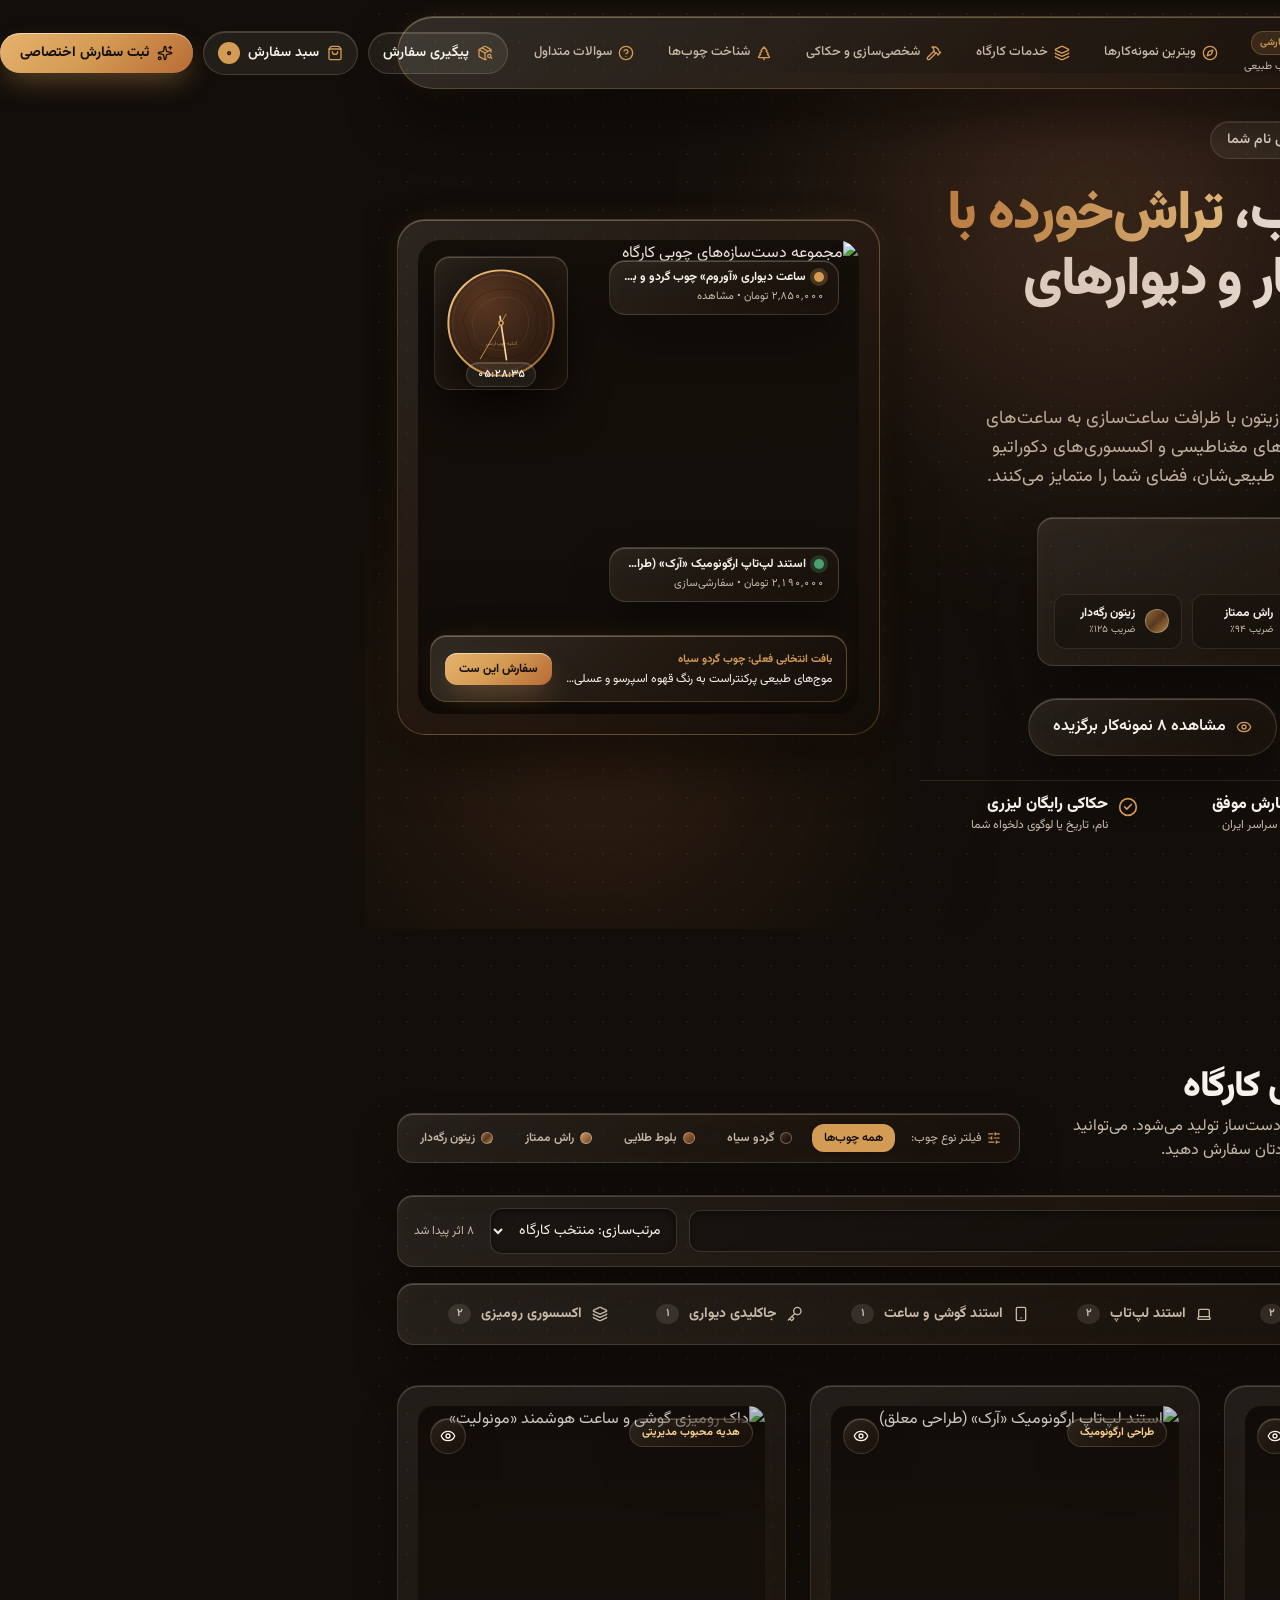
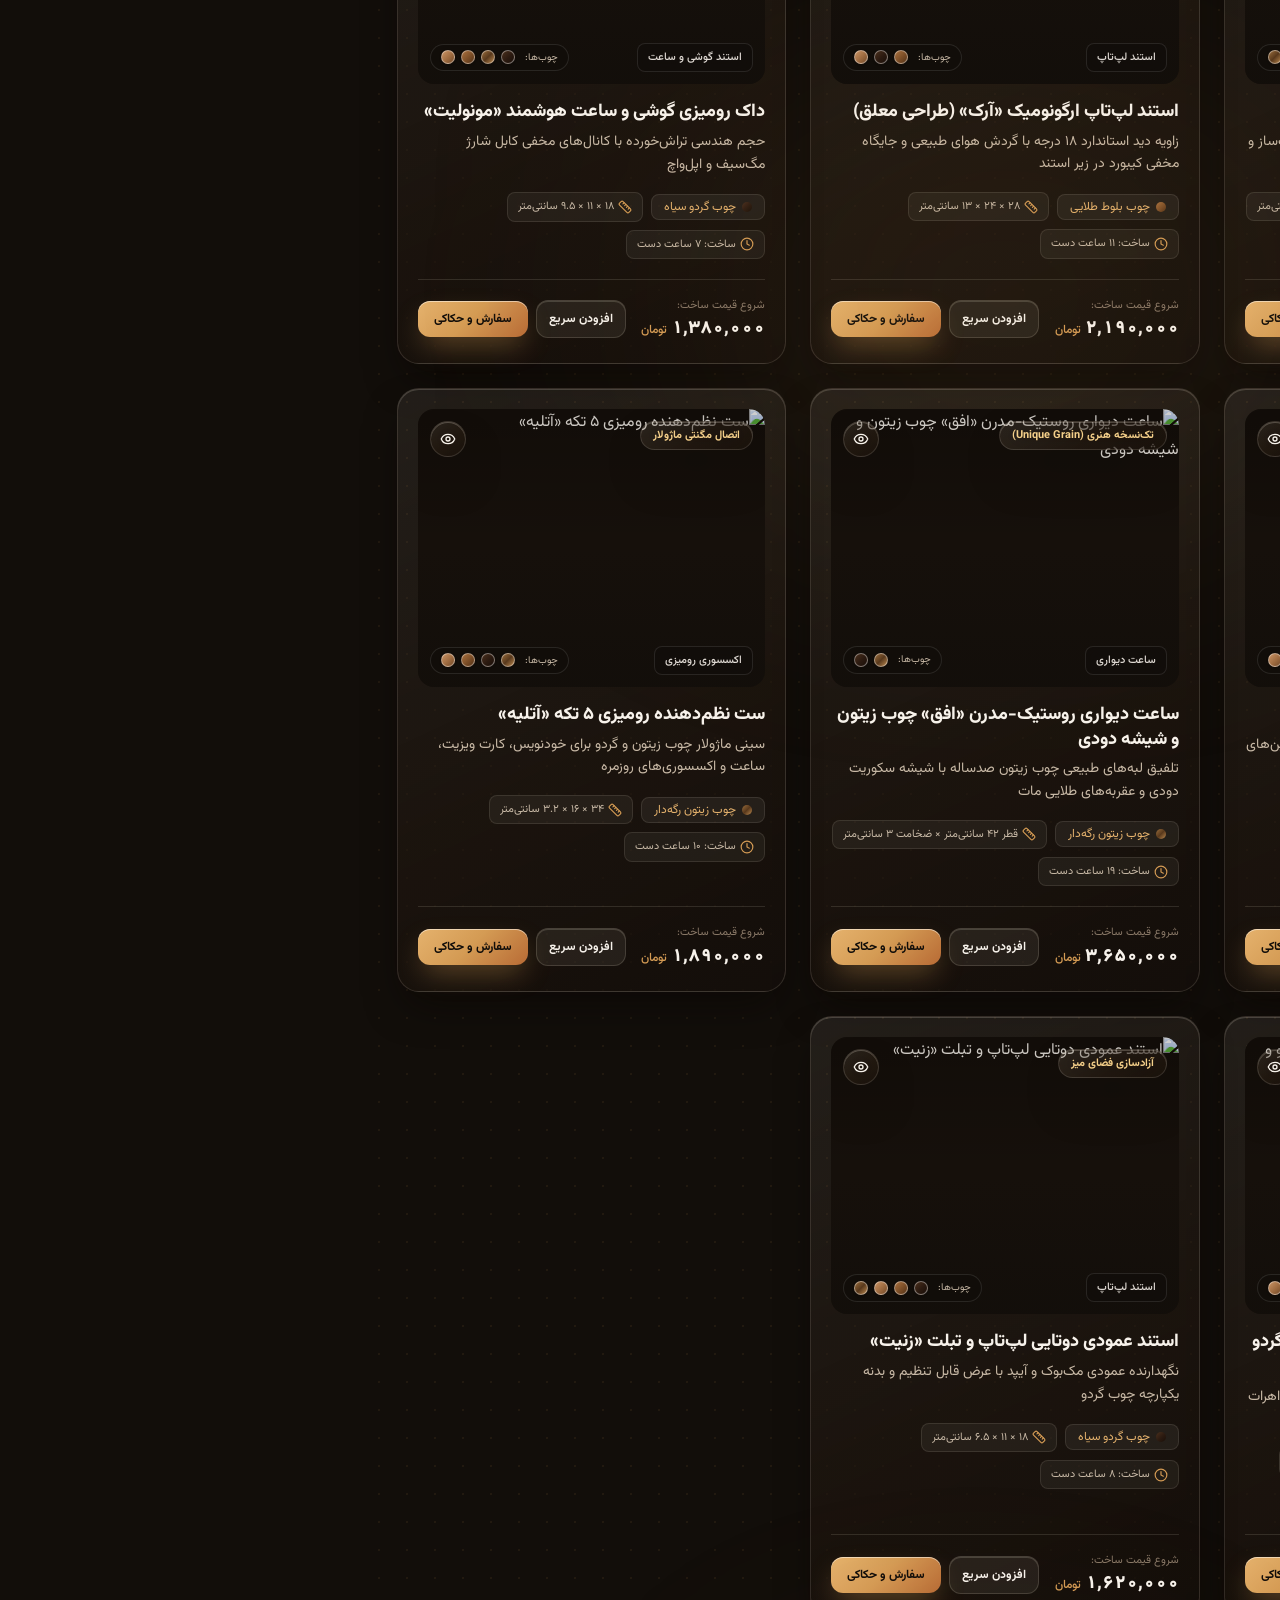
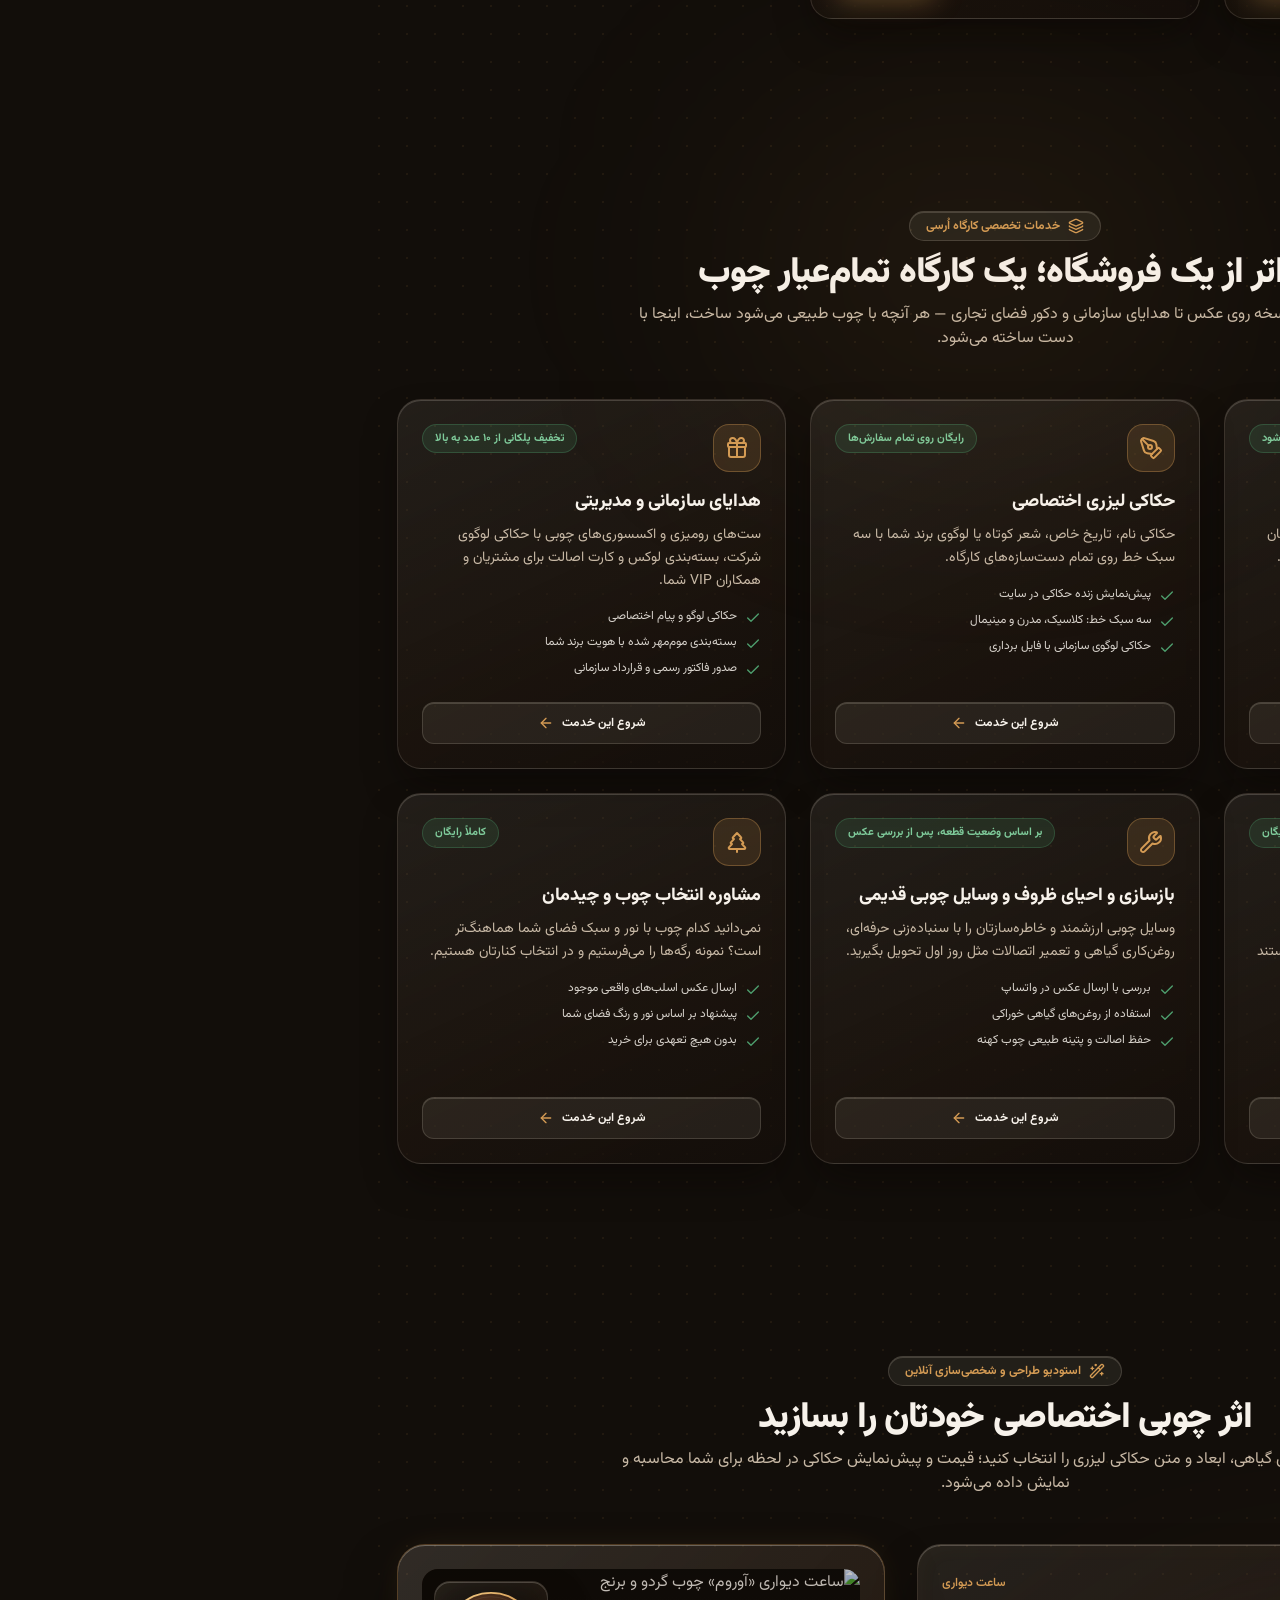
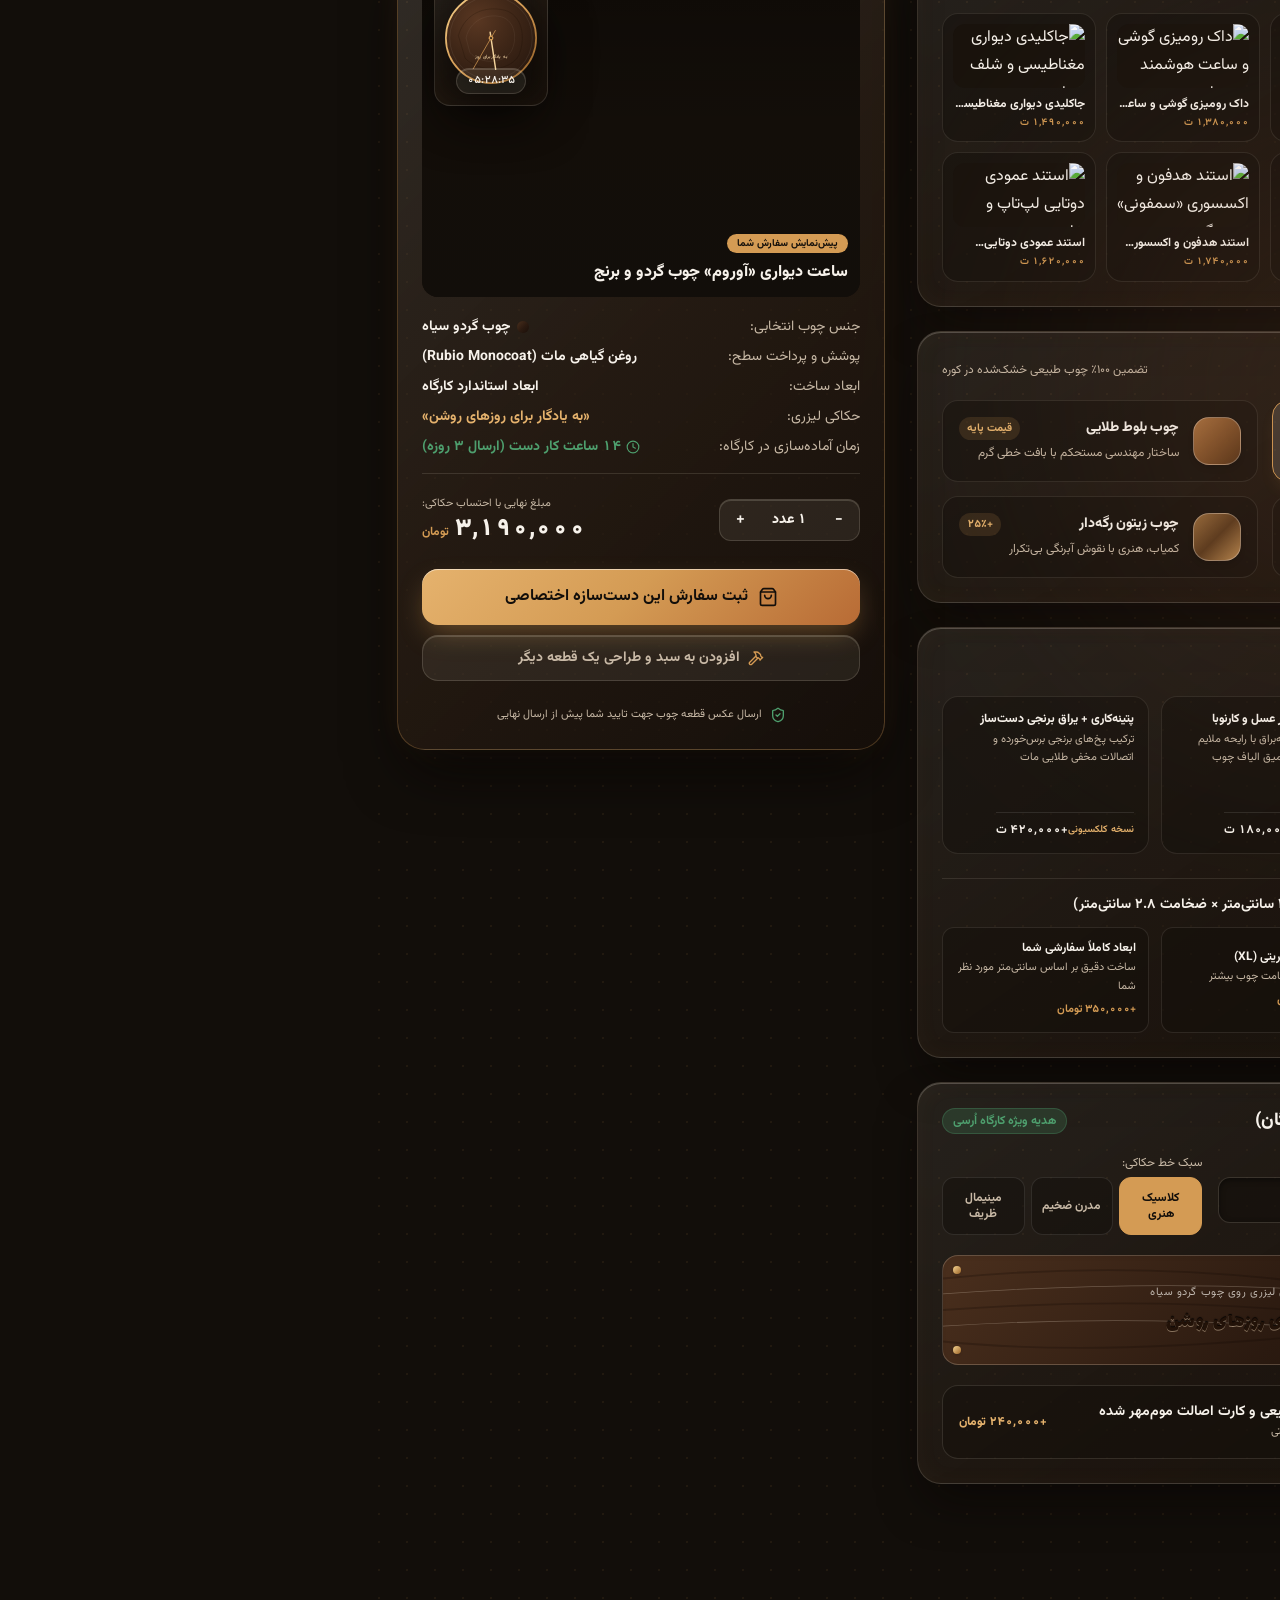
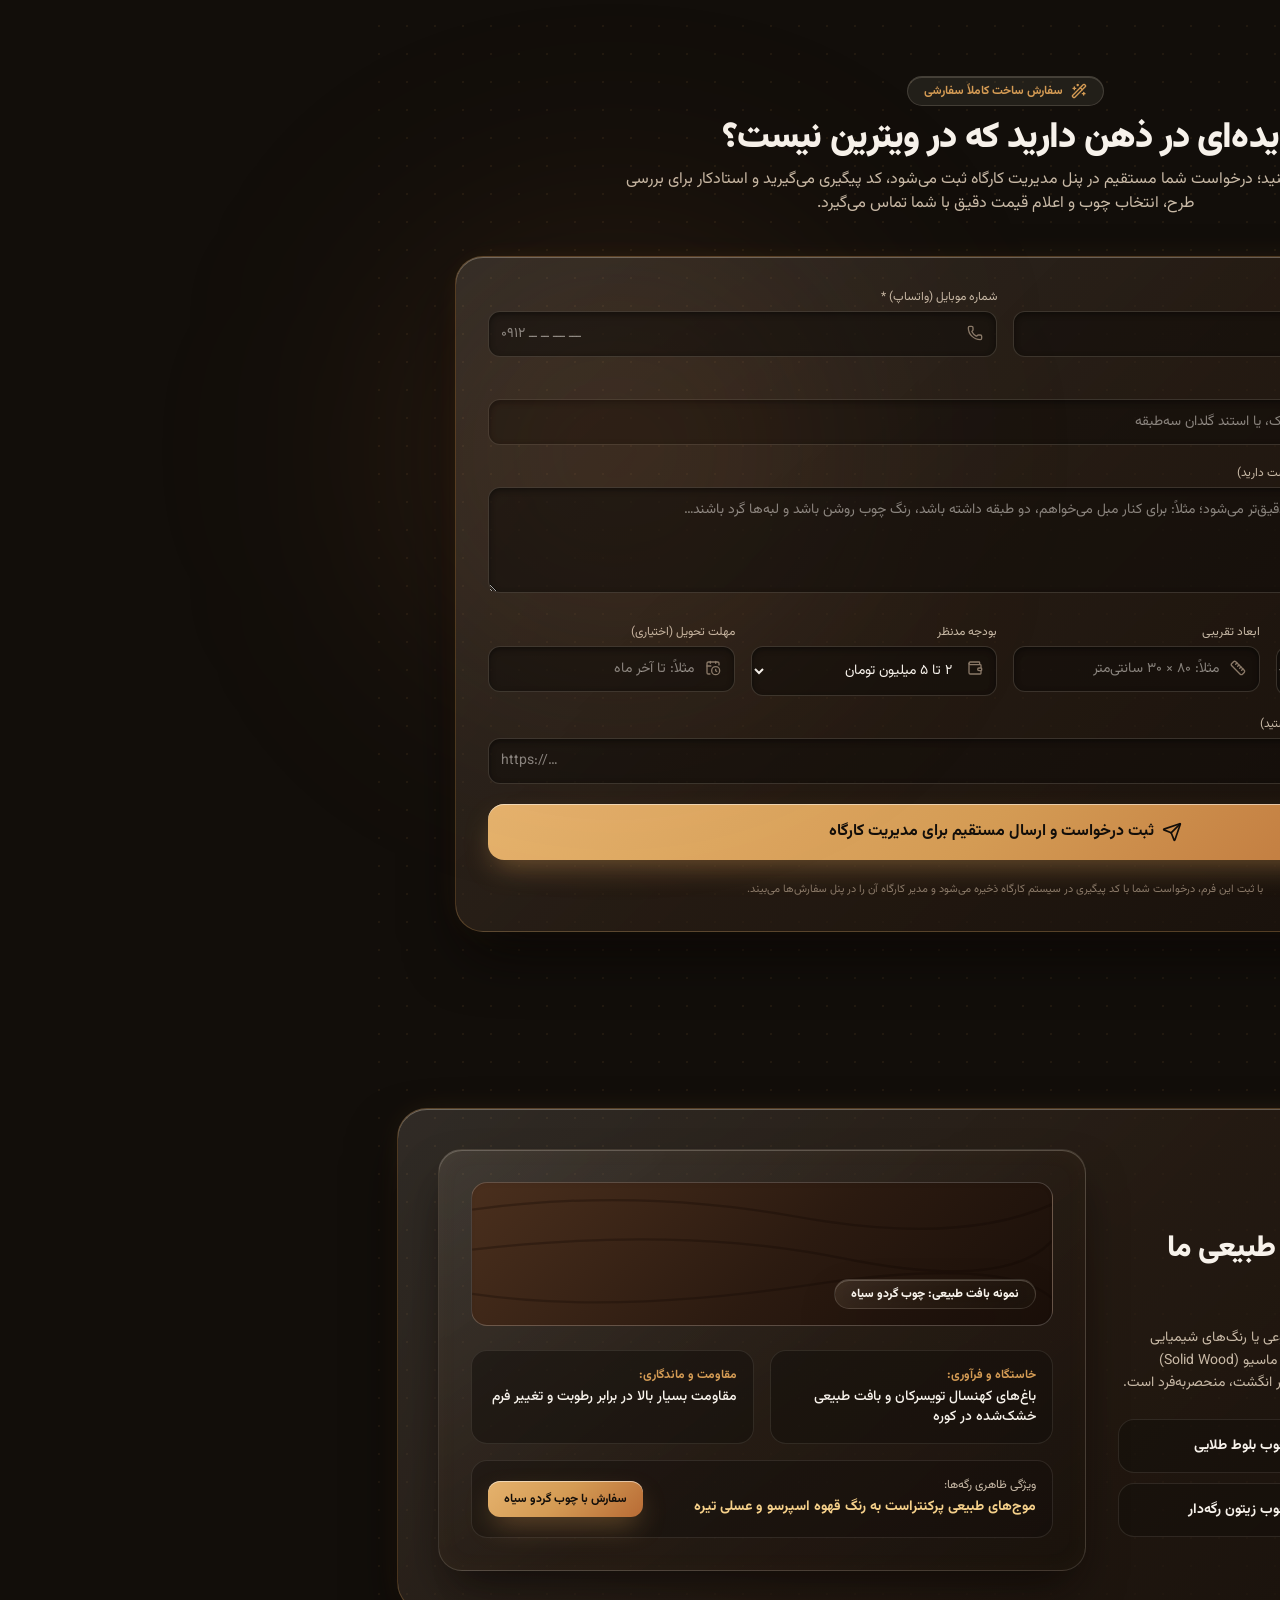
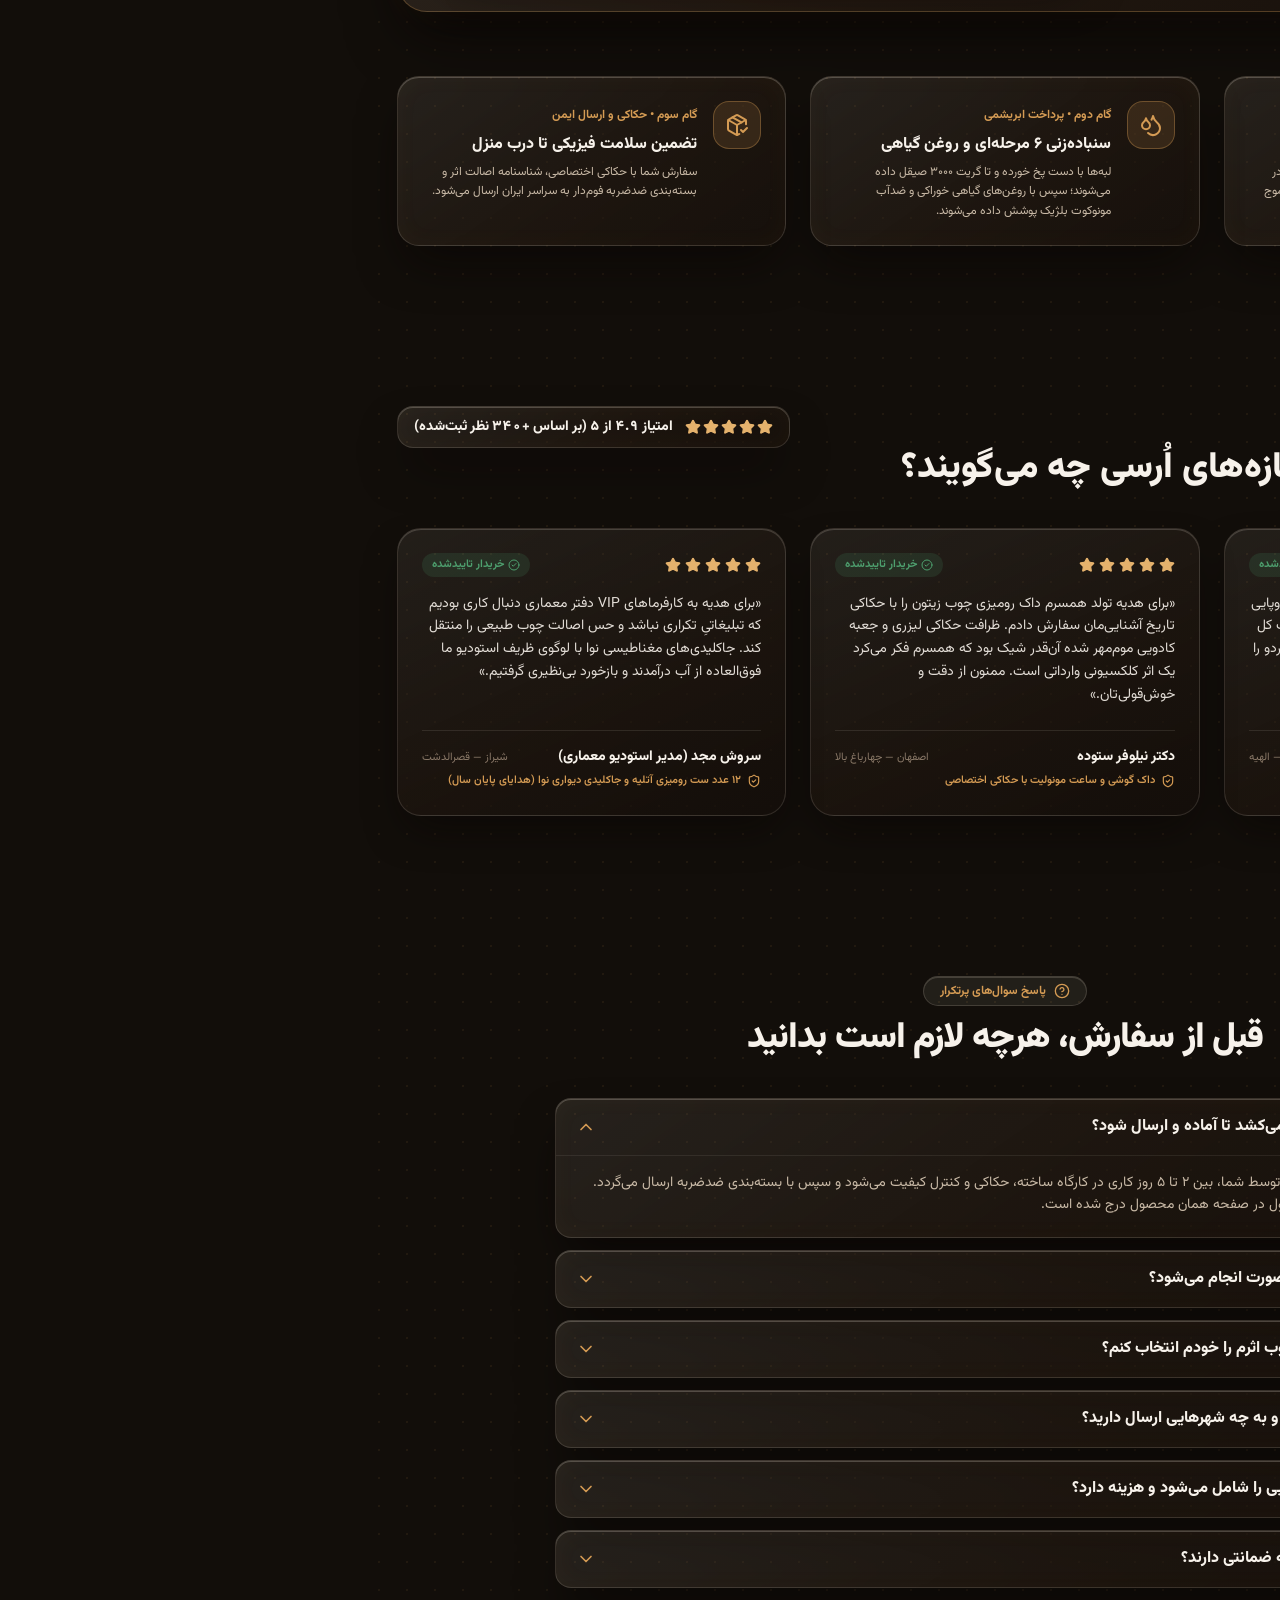
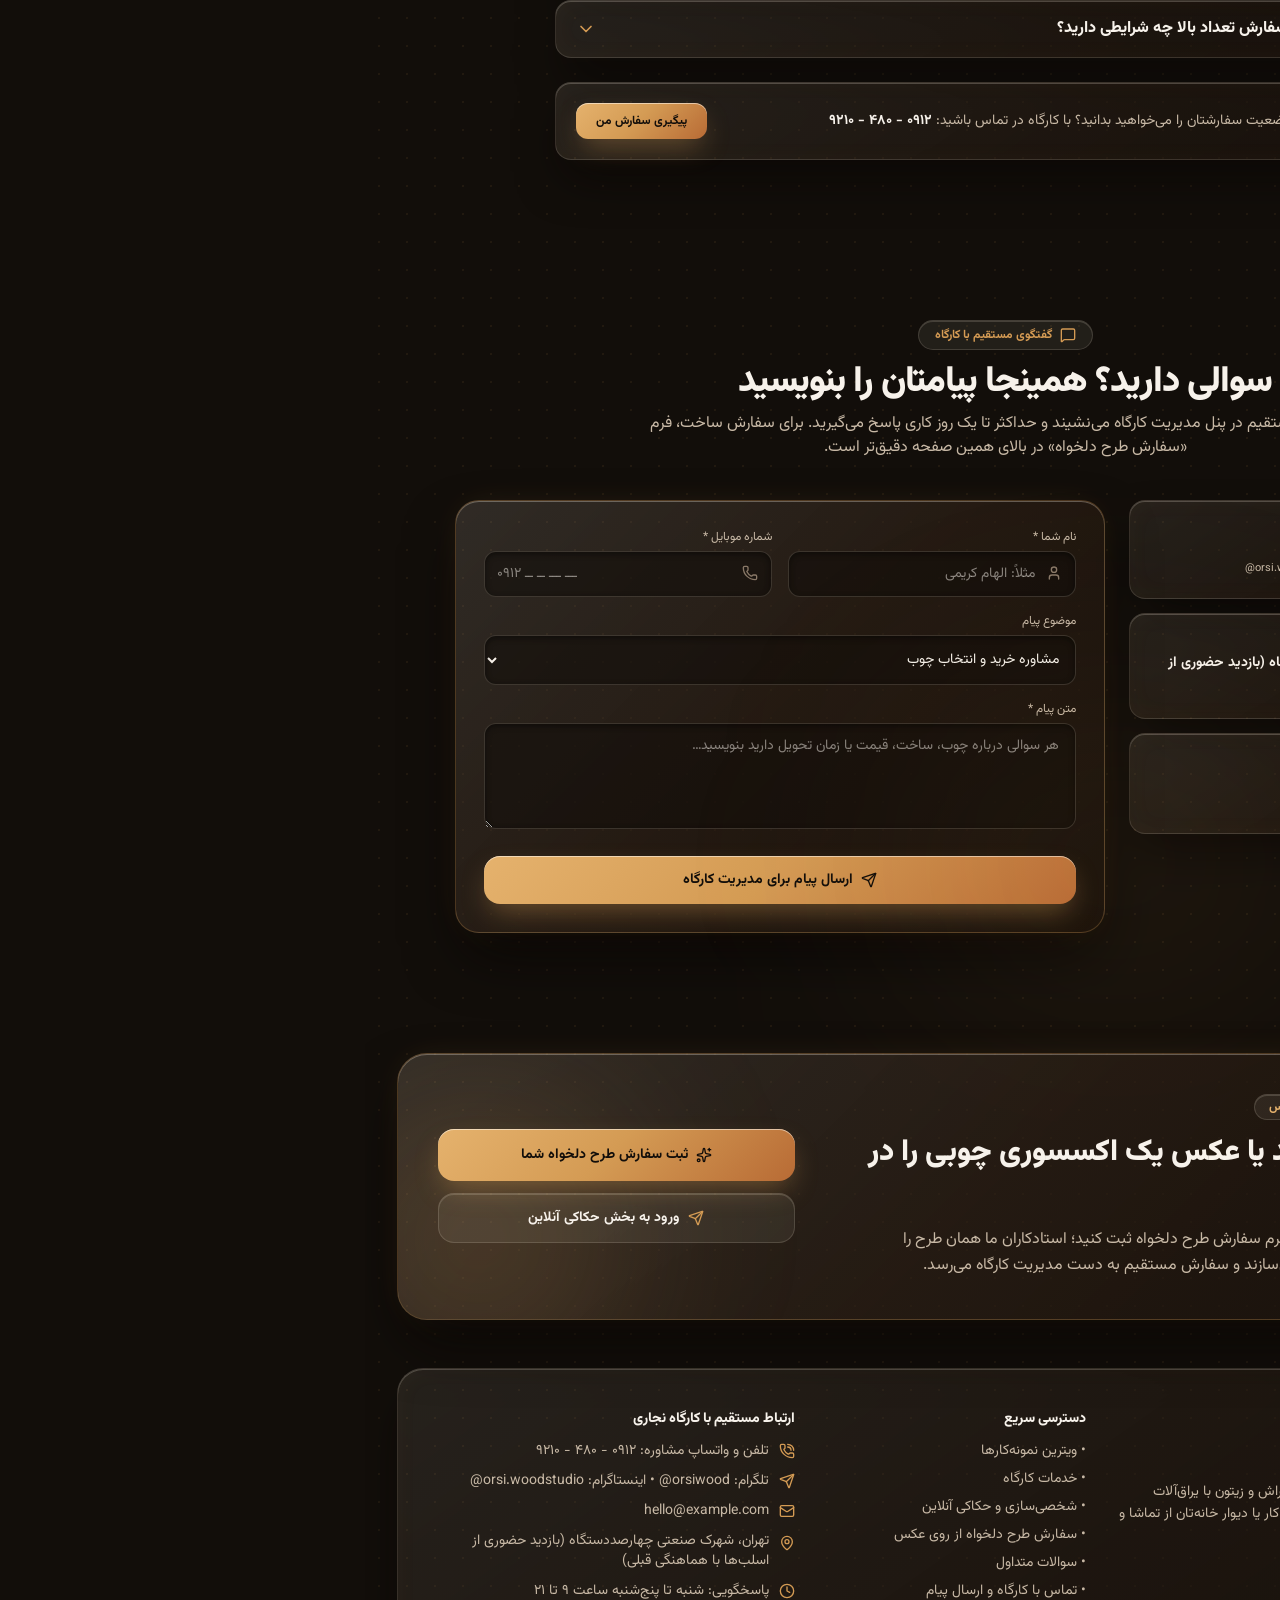
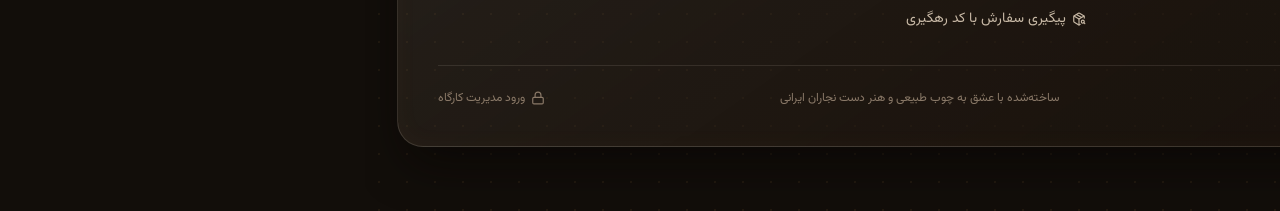
==== woodcraft-glass-site/index.html @ bb3ca69c "Complete commerce features: contact inbox, discount coupons, quoted prices, invoice printing, image " ====
<!doctype html>
<html lang="fa" dir="rtl" class="dark scroll-smooth">
  <head>
    <meta charset="UTF-8" />
    <meta name="viewport" content="width=device-width, initial-scale=1.0" />
    <meta name="description" content="استودیو چوب و هنر اُرسی — ساخت سفارشی ساعت دیواری، استند لپ‌تاپ، داک گوشی و اکسسوری‌های چوب طبیعی با حکاکی اختصاصی. مشاهده نمونه‌کارها، ثبت سفارش آنلاین و پیگیری وضعیت ساخت." />
    <meta name="theme-color" content="#120E0A" />
    <link rel="icon" type="image/svg+xml" href="./favicon.svg" />
    <meta property="og:type" content="website" />
    <meta property="og:title" content="استودیو چوب و هنر اُرسی | دست‌سازه‌های چوبی سفارشی" />
    <meta property="og:description" content="ساعت دیواری، استند لپ‌تاپ و اکسسوری‌های چوب طبیعی دست‌ساز با حکاکی اختصاصی؛ مشاهده نمونه‌کارها، ثبت سفارش آنلاین و پیگیری وضعیت ساخت." />
    <meta property="og:image" content="./images/hero-desk-setup.jpg" />
    <meta name="twitter:card" content="summary_large_image" />
    <title>استودیو چوب و هنر اُرسی | دست‌سازه‌های تزیینی و اکسسوری‌های چوبی خاص</title>
    <link rel="preconnect" href="https://fonts.googleapis.com" />
    <link rel="preconnect" href="https://fonts.gstatic.com" crossorigin />
    <link
      href="https://fonts.googleapis.com/css2?family=Lalezar&family=Vazirmatn:wght@300;400;500;600;700;800;900&display=swap"
      rel="stylesheet"
    />
    <script type="module" crossorigin>(function(){const f=document.createElement("link").relList;if(f&&f.supports&&f.supports("modulepreload"))return;for(const v of document.querySelectorAll('link[rel="modulepreload"]'))o(v);new MutationObserver(v=>{for(const d of v)if(d.type==="childList")for(const S of d.addedNodes)S.tagName==="LINK"&&S.rel==="modulepreload"&&o(S)}).observe(document,{childList:!0,subtree:!0});function p(v){const d={};return v.integrity&&(d.integrity=v.integrity),v.referrerPolicy&&(d.referrerPolicy=v.referrerPolicy),v.crossOrigin==="use-credentials"?d.credentials="include":v.crossOrigin==="anonymous"?d.credentials="omit":d.credentials="same-origin",d}function o(v){if(v.ep)return;v.ep=!0;const d=p(v);fetch(v.href,d)}})();var Zu={exports:{}},Ws={};var xf;function O1(){if(xf)return Ws;xf=1;var u=Symbol.for("react.transitional.element"),f=Symbol.for("react.fragment");function p(o,v,d){var S=null;if(d!==void 0&&(S=""+d),v.key!==void 0&&(S=""+v.key),"key"in v){d={};for(var m in v)m!=="key"&&(d[m]=v[m])}else d=v;return v=d.ref,{$$typeof:u,type:o,key:S,ref:v!==void 0?v:null,props:d}}return Ws.Fragment=f,Ws.jsx=p,Ws.jsxs=p,Ws}var ff;function H1(){return ff||(ff=1,Zu.exports=O1()),Zu.exports}var a=H1(),Vu={exports:{}},re={};var mf;function U1(){if(mf)return re;mf=1;var u=Symbol.for("react.transitional.element"),f=Symbol.for("react.portal"),p=Symbol.for("react.fragment"),o=Symbol.for("react.strict_mode"),v=Symbol.for("react.profiler"),d=Symbol.for("react.consumer"),S=Symbol.for("react.context"),m=Symbol.for("react.forward_ref"),C=Symbol.for("react.suspense"),x=Symbol.for("react.memo"),T=Symbol.for("react.lazy"),N=Symbol.for("react.activity"),g=Symbol.iterator;function G(y){return y===null||typeof y!="object"?null:(y=g&&y[g]||y["@@iterator"],typeof y=="function"?y:null)}var $={isMounted:function(){return!1},enqueueForceUpdate:function(){},enqueueReplaceState:function(){},enqueueSetState:function(){}},R=Object.assign,le={};function xe(y,k,Z){this.props=y,this.context=k,this.refs=le,this.updater=Z||$}xe.prototype.isReactComponent={},xe.prototype.setState=function(y,k){if(typeof y!="object"&&typeof y!="function"&&y!=null)throw Error("takes an object of state variables to update or a function which returns an object of state variables.");this.updater.enqueueSetState(this,y,k,"setState")},xe.prototype.forceUpdate=function(y){this.updater.enqueueForceUpdate(this,y,"forceUpdate")};function we(){}we.prototype=xe.prototype;function L(y,k,Z){this.props=y,this.context=k,this.refs=le,this.updater=Z||$}var H=L.prototype=new we;H.constructor=L,R(H,xe.prototype),H.isPureReactComponent=!0;var A=Array.isArray;function U(){}var q={H:null,A:null,T:null,S:null},I=Object.prototype.hasOwnProperty;function Se(y,k,Z){var P=Z.ref;return{$$typeof:u,type:y,key:k,ref:P!==void 0?P:null,props:Z}}function _e(y,k){return Se(y.type,k,y.props)}function Xe(y){return typeof y=="object"&&y!==null&&y.$$typeof===u}function ie(y){var k={"=":"=0",":":"=2"};return"$"+y.replace(/[=:]/g,function(Z){return k[Z]})}var K=/\/+/g;function ee(y,k){return typeof y=="object"&&y!==null&&y.key!=null?ie(""+y.key):k.toString(36)}function ye(y){switch(y.status){case"fulfilled":return y.value;case"rejected":throw y.reason;default:switch(typeof y.status=="string"?y.then(U,U):(y.status="pending",y.then(function(k){y.status==="pending"&&(y.status="fulfilled",y.value=k)},function(k){y.status==="pending"&&(y.status="rejected",y.reason=k)})),y.status){case"fulfilled":return y.value;case"rejected":throw y.reason}}throw y}function z(y,k,Z,P,ce){var Y=typeof y;(Y==="undefined"||Y==="boolean")&&(y=null);var ue=!1;if(y===null)ue=!0;else switch(Y){case"bigint":case"string":case"number":ue=!0;break;case"object":switch(y.$$typeof){case u:case f:ue=!0;break;case T:return ue=y._init,z(ue(y._payload),k,Z,P,ce)}}if(ue)return ce=ce(y),ue=P===""?"."+ee(y,0):P,A(ce)?(Z="",ue!=null&&(Z=ue.replace(K,"$&/")+"/"),z(ce,k,Z,"",function(Et){return Et})):ce!=null&&(Xe(ce)&&(ce=_e(ce,Z+(ce.key==null||y&&y.key===ce.key?"":(""+ce.key).replace(K,"$&/")+"/")+ue)),k.push(ce)),1;ue=0;var Ge=P===""?".":P+":";if(A(y))for(var Ue=0;Ue<y.length;Ue++)P=y[Ue],Y=Ge+ee(P,Ue),ue+=z(P,k,Z,Y,ce);else if(Ue=G(y),typeof Ue=="function")for(y=Ue.call(y),Ue=0;!(P=y.next()).done;)P=P.value,Y=Ge+ee(P,Ue++),ue+=z(P,k,Z,Y,ce);else if(Y==="object"){if(typeof y.then=="function")return z(ye(y),k,Z,P,ce);throw k=String(y),Error("Objects are not valid as a React child (found: "+(k==="[object Object]"?"object with keys {"+Object.keys(y).join(", ")+"}":k)+"). If you meant to render a collection of children, use an array instead.")}return ue}function Q(y,k,Z){if(y==null)return y;var P=[],ce=0;return z(y,P,"","",function(Y){return k.call(Z,Y,ce++)}),P}function ae(y){if(y._status===-1){var k=y._result;k=k(),k.then(function(Z){(y._status===0||y._status===-1)&&(y._status=1,y._result=Z)},function(Z){(y._status===0||y._status===-1)&&(y._status=2,y._result=Z)}),y._status===-1&&(y._status=0,y._result=k)}if(y._status===1)return y._result.default;throw y._result}var fe=typeof reportError=="function"?reportError:function(y){if(typeof window=="object"&&typeof window.ErrorEvent=="function"){var k=new window.ErrorEvent("error",{bubbles:!0,cancelable:!0,message:typeof y=="object"&&y!==null&&typeof y.message=="string"?String(y.message):String(y),error:y});if(!window.dispatchEvent(k))return}else if(typeof process=="object"&&typeof process.emit=="function"){process.emit("uncaughtException",y);return}console.error(y)},je={map:Q,forEach:function(y,k,Z){Q(y,function(){k.apply(this,arguments)},Z)},count:function(y){var k=0;return Q(y,function(){k++}),k},toArray:function(y){return Q(y,function(k){return k})||[]},only:function(y){if(!Xe(y))throw Error("React.Children.only expected to receive a single React element child.");return y}};return re.Activity=N,re.Children=je,re.Component=xe,re.Fragment=p,re.Profiler=v,re.PureComponent=L,re.StrictMode=o,re.Suspense=C,re.__CLIENT_INTERNALS_DO_NOT_USE_OR_WARN_USERS_THEY_CANNOT_UPGRADE=q,re.__COMPILER_RUNTIME={__proto__:null,c:function(y){return q.H.useMemoCache(y)}},re.cache=function(y){return function(){return y.apply(null,arguments)}},re.cacheSignal=function(){return null},re.cloneElement=function(y,k,Z){if(y==null)throw Error("The argument must be a React element, but you passed "+y+".");var P=R({},y.props),ce=y.key;if(k!=null)for(Y in k.key!==void 0&&(ce=""+k.key),k)!I.call(k,Y)||Y==="key"||Y==="__self"||Y==="__source"||Y==="ref"&&k.ref===void 0||(P[Y]=k[Y]);var Y=arguments.length-2;if(Y===1)P.children=Z;else if(1<Y){for(var ue=Array(Y),Ge=0;Ge<Y;Ge++)ue[Ge]=arguments[Ge+2];P.children=ue}return Se(y.type,ce,P)},re.createContext=function(y){return y={$$typeof:S,_currentValue:y,_currentValue2:y,_threadCount:0,Provider:null,Consumer:null},y.Provider=y,y.Consumer={$$typeof:d,_context:y},y},re.createElement=function(y,k,Z){var P,ce={},Y=null;if(k!=null)for(P in k.key!==void 0&&(Y=""+k.key),k)I.call(k,P)&&P!=="key"&&P!=="__self"&&P!=="__source"&&(ce[P]=k[P]);var ue=arguments.length-2;if(ue===1)ce.children=Z;else if(1<ue){for(var Ge=Array(ue),Ue=0;Ue<ue;Ue++)Ge[Ue]=arguments[Ue+2];ce.children=Ge}if(y&&y.defaultProps)for(P in ue=y.defaultProps,ue)ce[P]===void 0&&(ce[P]=ue[P]);return Se(y,Y,ce)},re.createRef=function(){return{current:null}},re.forwardRef=function(y){return{$$typeof:m,render:y}},re.isValidElement=Xe,re.lazy=function(y){return{$$typeof:T,_payload:{_status:-1,_result:y},_init:ae}},re.memo=function(y,k){return{$$typeof:x,type:y,compare:k===void 0?null:k}},re.startTransition=function(y){var k=q.T,Z={};q.T=Z;try{var P=y(),ce=q.S;ce!==null&&ce(Z,P),typeof P=="object"&&P!==null&&typeof P.then=="function"&&P.then(U,fe)}catch(Y){fe(Y)}finally{k!==null&&Z.types!==null&&(k.types=Z.types),q.T=k}},re.unstable_useCacheRefresh=function(){return q.H.useCacheRefresh()},re.use=function(y){return q.H.use(y)},re.useActionState=function(y,k,Z){return q.H.useActionState(y,k,Z)},re.useCallback=function(y,k){return q.H.useCallback(y,k)},re.useContext=function(y){return q.H.useContext(y)},re.useDebugValue=function(){},re.useDeferredValue=function(y,k){return q.H.useDeferredValue(y,k)},re.useEffect=function(y,k){return q.H.useEffect(y,k)},re.useEffectEvent=function(y){return q.H.useEffectEvent(y)},re.useId=function(){return q.H.useId()},re.useImperativeHandle=function(y,k,Z){return q.H.useImperativeHandle(y,k,Z)},re.useInsertionEffect=function(y,k){return q.H.useInsertionEffect(y,k)},re.useLayoutEffect=function(y,k){return q.H.useLayoutEffect(y,k)},re.useMemo=function(y,k){return q.H.useMemo(y,k)},re.useOptimistic=function(y,k){return q.H.useOptimistic(y,k)},re.useReducer=function(y,k,Z){return q.H.useReducer(y,k,Z)},re.useRef=function(y){return q.H.useRef(y)},re.useState=function(y){return q.H.useState(y)},re.useSyncExternalStore=function(y,k,Z){return q.H.useSyncExternalStore(y,k,Z)},re.useTransition=function(){return q.H.useTransition()},re.version="19.2.6",re}var hf;function ar(){return hf||(hf=1,Vu.exports=U1()),Vu.exports}var F=ar(),$u={exports:{}},Is={},Ku={exports:{}},Ju={};var pf;function q1(){return pf||(pf=1,(function(u){function f(z,Q){var ae=z.length;z.push(Q);e:for(;0<ae;){var fe=ae-1>>>1,je=z[fe];if(0<v(je,Q))z[fe]=Q,z[ae]=je,ae=fe;else break e}}function p(z){return z.length===0?null:z[0]}function o(z){if(z.length===0)return null;var Q=z[0],ae=z.pop();if(ae!==Q){z[0]=ae;e:for(var fe=0,je=z.length,y=je>>>1;fe<y;){var k=2*(fe+1)-1,Z=z[k],P=k+1,ce=z[P];if(0>v(Z,ae))P<je&&0>v(ce,Z)?(z[fe]=ce,z[P]=ae,fe=P):(z[fe]=Z,z[k]=ae,fe=k);else if(P<je&&0>v(ce,ae))z[fe]=ce,z[P]=ae,fe=P;else break e}}return Q}function v(z,Q){var ae=z.sortIndex-Q.sortIndex;return ae!==0?ae:z.id-Q.id}if(u.unstable_now=void 0,typeof performance=="object"&&typeof performance.now=="function"){var d=performance;u.unstable_now=function(){return d.now()}}else{var S=Date,m=S.now();u.unstable_now=function(){return S.now()-m}}var C=[],x=[],T=1,N=null,g=3,G=!1,$=!1,R=!1,le=!1,xe=typeof setTimeout=="function"?setTimeout:null,we=typeof clearTimeout=="function"?clearTimeout:null,L=typeof setImmediate<"u"?setImmediate:null;function H(z){for(var Q=p(x);Q!==null;){if(Q.callback===null)o(x);else if(Q.startTime<=z)o(x),Q.sortIndex=Q.expirationTime,f(C,Q);else break;Q=p(x)}}function A(z){if(R=!1,H(z),!$)if(p(C)!==null)$=!0,U||(U=!0,ie());else{var Q=p(x);Q!==null&&ye(A,Q.startTime-z)}}var U=!1,q=-1,I=5,Se=-1;function _e(){return le?!0:!(u.unstable_now()-Se<I)}function Xe(){if(le=!1,U){var z=u.unstable_now();Se=z;var Q=!0;try{e:{$=!1,R&&(R=!1,we(q),q=-1),G=!0;var ae=g;try{t:{for(H(z),N=p(C);N!==null&&!(N.expirationTime>z&&_e());){var fe=N.callback;if(typeof fe=="function"){N.callback=null,g=N.priorityLevel;var je=fe(N.expirationTime<=z);if(z=u.unstable_now(),typeof je=="function"){N.callback=je,H(z),Q=!0;break t}N===p(C)&&o(C),H(z)}else o(C);N=p(C)}if(N!==null)Q=!0;else{var y=p(x);y!==null&&ye(A,y.startTime-z),Q=!1}}break e}finally{N=null,g=ae,G=!1}Q=void 0}}finally{Q?ie():U=!1}}}var ie;if(typeof L=="function")ie=function(){L(Xe)};else if(typeof MessageChannel<"u"){var K=new MessageChannel,ee=K.port2;K.port1.onmessage=Xe,ie=function(){ee.postMessage(null)}}else ie=function(){xe(Xe,0)};function ye(z,Q){q=xe(function(){z(u.unstable_now())},Q)}u.unstable_IdlePriority=5,u.unstable_ImmediatePriority=1,u.unstable_LowPriority=4,u.unstable_NormalPriority=3,u.unstable_Profiling=null,u.unstable_UserBlockingPriority=2,u.unstable_cancelCallback=function(z){z.callback=null},u.unstable_forceFrameRate=function(z){0>z||125<z?console.error("forceFrameRate takes a positive int between 0 and 125, forcing frame rates higher than 125 fps is not supported"):I=0<z?Math.floor(1e3/z):5},u.unstable_getCurrentPriorityLevel=function(){return g},u.unstable_next=function(z){switch(g){case 1:case 2:case 3:var Q=3;break;default:Q=g}var ae=g;g=Q;try{return z()}finally{g=ae}},u.unstable_requestPaint=function(){le=!0},u.unstable_runWithPriority=function(z,Q){switch(z){case 1:case 2:case 3:case 4:case 5:break;default:z=3}var ae=g;g=z;try{return Q()}finally{g=ae}},u.unstable_scheduleCallback=function(z,Q,ae){var fe=u.unstable_now();switch(typeof ae=="object"&&ae!==null?(ae=ae.delay,ae=typeof ae=="number"&&0<ae?fe+ae:fe):ae=fe,z){case 1:var je=-1;break;case 2:je=250;break;case 5:je=1073741823;break;case 4:je=1e4;break;default:je=5e3}return je=ae+je,z={id:T++,callback:Q,priorityLevel:z,startTime:ae,expirationTime:je,sortIndex:-1},ae>fe?(z.sortIndex=ae,f(x,z),p(C)===null&&z===p(x)&&(R?(we(q),q=-1):R=!0,ye(A,ae-fe))):(z.sortIndex=je,f(C,z),$||G||($=!0,U||(U=!0,ie()))),z},u.unstable_shouldYield=_e,u.unstable_wrapCallback=function(z){var Q=g;return function(){var ae=g;g=Q;try{return z.apply(this,arguments)}finally{g=ae}}}})(Ju)),Ju}var gf;function R1(){return gf||(gf=1,Ku.exports=q1()),Ku.exports}var Wu={exports:{}},st={};var bf;function L1(){if(bf)return st;bf=1;var u=ar();function f(C){var x="https://react.dev/errors/"+C;if(1<arguments.length){x+="?args[]="+encodeURIComponent(arguments[1]);for(var T=2;T<arguments.length;T++)x+="&args[]="+encodeURIComponent(arguments[T])}return"Minified React error #"+C+"; visit "+x+" for the full message or use the non-minified dev environment for full errors and additional helpful warnings."}function p(){}var o={d:{f:p,r:function(){throw Error(f(522))},D:p,C:p,L:p,m:p,X:p,S:p,M:p},p:0,findDOMNode:null},v=Symbol.for("react.portal");function d(C,x,T){var N=3<arguments.length&&arguments[3]!==void 0?arguments[3]:null;return{$$typeof:v,key:N==null?null:""+N,children:C,containerInfo:x,implementation:T}}var S=u.__CLIENT_INTERNALS_DO_NOT_USE_OR_WARN_USERS_THEY_CANNOT_UPGRADE;function m(C,x){if(C==="font")return"";if(typeof x=="string")return x==="use-credentials"?x:""}return st.__DOM_INTERNALS_DO_NOT_USE_OR_WARN_USERS_THEY_CANNOT_UPGRADE=o,st.createPortal=function(C,x){var T=2<arguments.length&&arguments[2]!==void 0?arguments[2]:null;if(!x||x.nodeType!==1&&x.nodeType!==9&&x.nodeType!==11)throw Error(f(299));return d(C,x,null,T)},st.flushSync=function(C){var x=S.T,T=o.p;try{if(S.T=null,o.p=2,C)return C()}finally{S.T=x,o.p=T,o.d.f()}},st.preconnect=function(C,x){typeof C=="string"&&(x?(x=x.crossOrigin,x=typeof x=="string"?x==="use-credentials"?x:"":void 0):x=null,o.d.C(C,x))},st.prefetchDNS=function(C){typeof C=="string"&&o.d.D(C)},st.preinit=function(C,x){if(typeof C=="string"&&x&&typeof x.as=="string"){var T=x.as,N=m(T,x.crossOrigin),g=typeof x.integrity=="string"?x.integrity:void 0,G=typeof x.fetchPriority=="string"?x.fetchPriority:void 0;T==="style"?o.d.S(C,typeof x.precedence=="string"?x.precedence:void 0,{crossOrigin:N,integrity:g,fetchPriority:G}):T==="script"&&o.d.X(C,{crossOrigin:N,integrity:g,fetchPriority:G,nonce:typeof x.nonce=="string"?x.nonce:void 0})}},st.preinitModule=function(C,x){if(typeof C=="string")if(typeof x=="object"&&x!==null){if(x.as==null||x.as==="script"){var T=m(x.as,x.crossOrigin);o.d.M(C,{crossOrigin:T,integrity:typeof x.integrity=="string"?x.integrity:void 0,nonce:typeof x.nonce=="string"?x.nonce:void 0})}}else x==null&&o.d.M(C)},st.preload=function(C,x){if(typeof C=="string"&&typeof x=="object"&&x!==null&&typeof x.as=="string"){var T=x.as,N=m(T,x.crossOrigin);o.d.L(C,T,{crossOrigin:N,integrity:typeof x.integrity=="string"?x.integrity:void 0,nonce:typeof x.nonce=="string"?x.nonce:void 0,type:typeof x.type=="string"?x.type:void 0,fetchPriority:typeof x.fetchPriority=="string"?x.fetchPriority:void 0,referrerPolicy:typeof x.referrerPolicy=="string"?x.referrerPolicy:void 0,imageSrcSet:typeof x.imageSrcSet=="string"?x.imageSrcSet:void 0,imageSizes:typeof x.imageSizes=="string"?x.imageSizes:void 0,media:typeof x.media=="string"?x.media:void 0})}},st.preloadModule=function(C,x){if(typeof C=="string")if(x){var T=m(x.as,x.crossOrigin);o.d.m(C,{as:typeof x.as=="string"&&x.as!=="script"?x.as:void 0,crossOrigin:T,integrity:typeof x.integrity=="string"?x.integrity:void 0})}else o.d.m(C)},st.requestFormReset=function(C){o.d.r(C)},st.unstable_batchedUpdates=function(C,x){return C(x)},st.useFormState=function(C,x,T){return S.H.useFormState(C,x,T)},st.useFormStatus=function(){return S.H.useHostTransitionStatus()},st.version="19.2.6",st}var vf;function G1(){if(vf)return Wu.exports;vf=1;function u(){if(!(typeof __REACT_DEVTOOLS_GLOBAL_HOOK__>"u"||typeof __REACT_DEVTOOLS_GLOBAL_HOOK__.checkDCE!="function"))try{__REACT_DEVTOOLS_GLOBAL_HOOK__.checkDCE(u)}catch(f){console.error(f)}}return u(),Wu.exports=L1(),Wu.exports}var yf;function Y1(){if(yf)return Is;yf=1;var u=R1(),f=ar(),p=G1();function o(e){var t="https://react.dev/errors/"+e;if(1<arguments.length){t+="?args[]="+encodeURIComponent(arguments[1]);for(var l=2;l<arguments.length;l++)t+="&args[]="+encodeURIComponent(arguments[l])}return"Minified React error #"+e+"; visit "+t+" for the full message or use the non-minified dev environment for full errors and additional helpful warnings."}function v(e){return!(!e||e.nodeType!==1&&e.nodeType!==9&&e.nodeType!==11)}function d(e){var t=e,l=e;if(e.alternate)for(;t.return;)t=t.return;else{e=t;do t=e,(t.flags&4098)!==0&&(l=t.return),e=t.return;while(e)}return t.tag===3?l:null}function S(e){if(e.tag===13){var t=e.memoizedState;if(t===null&&(e=e.alternate,e!==null&&(t=e.memoizedState)),t!==null)return t.dehydrated}return null}function m(e){if(e.tag===31){var t=e.memoizedState;if(t===null&&(e=e.alternate,e!==null&&(t=e.memoizedState)),t!==null)return t.dehydrated}return null}function C(e){if(d(e)!==e)throw Error(o(188))}function x(e){var t=e.alternate;if(!t){if(t=d(e),t===null)throw Error(o(188));return t!==e?null:e}for(var l=e,s=t;;){var n=l.return;if(n===null)break;var i=n.alternate;if(i===null){if(s=n.return,s!==null){l=s;continue}break}if(n.child===i.child){for(i=n.child;i;){if(i===l)return C(n),e;if(i===s)return C(n),t;i=i.sibling}throw Error(o(188))}if(l.return!==s.return)l=n,s=i;else{for(var c=!1,r=n.child;r;){if(r===l){c=!0,l=n,s=i;break}if(r===s){c=!0,s=n,l=i;break}r=r.sibling}if(!c){for(r=i.child;r;){if(r===l){c=!0,l=i,s=n;break}if(r===s){c=!0,s=i,l=n;break}r=r.sibling}if(!c)throw Error(o(189))}}if(l.alternate!==s)throw Error(o(190))}if(l.tag!==3)throw Error(o(188));return l.stateNode.current===l?e:t}function T(e){var t=e.tag;if(t===5||t===26||t===27||t===6)return e;for(e=e.child;e!==null;){if(t=T(e),t!==null)return t;e=e.sibling}return null}var N=Object.assign,g=Symbol.for("react.element"),G=Symbol.for("react.transitional.element"),$=Symbol.for("react.portal"),R=Symbol.for("react.fragment"),le=Symbol.for("react.strict_mode"),xe=Symbol.for("react.profiler"),we=Symbol.for("react.consumer"),L=Symbol.for("react.context"),H=Symbol.for("react.forward_ref"),A=Symbol.for("react.suspense"),U=Symbol.for("react.suspense_list"),q=Symbol.for("react.memo"),I=Symbol.for("react.lazy"),Se=Symbol.for("react.activity"),_e=Symbol.for("react.memo_cache_sentinel"),Xe=Symbol.iterator;function ie(e){return e===null||typeof e!="object"?null:(e=Xe&&e[Xe]||e["@@iterator"],typeof e=="function"?e:null)}var K=Symbol.for("react.client.reference");function ee(e){if(e==null)return null;if(typeof e=="function")return e.$$typeof===K?null:e.displayName||e.name||null;if(typeof e=="string")return e;switch(e){case R:return"Fragment";case xe:return"Profiler";case le:return"StrictMode";case A:return"Suspense";case U:return"SuspenseList";case Se:return"Activity"}if(typeof e=="object")switch(e.$$typeof){case $:return"Portal";case L:return e.displayName||"Context";case we:return(e._context.displayName||"Context")+".Consumer";case H:var t=e.render;return e=e.displayName,e||(e=t.displayName||t.name||"",e=e!==""?"ForwardRef("+e+")":"ForwardRef"),e;case q:return t=e.displayName||null,t!==null?t:ee(e.type)||"Memo";case I:t=e._payload,e=e._init;try{return ee(e(t))}catch{}}return null}var ye=Array.isArray,z=f.__CLIENT_INTERNALS_DO_NOT_USE_OR_WARN_USERS_THEY_CANNOT_UPGRADE,Q=p.__DOM_INTERNALS_DO_NOT_USE_OR_WARN_USERS_THEY_CANNOT_UPGRADE,ae={pending:!1,data:null,method:null,action:null},fe=[],je=-1;function y(e){return{current:e}}function k(e){0>je||(e.current=fe[je],fe[je]=null,je--)}function Z(e,t){je++,fe[je]=e.current,e.current=t}var P=y(null),ce=y(null),Y=y(null),ue=y(null);function Ge(e,t){switch(Z(Y,t),Z(ce,e),Z(P,null),t.nodeType){case 9:case 11:e=(e=t.documentElement)&&(e=e.namespaceURI)?_x(e):0;break;default:if(e=t.tagName,t=t.namespaceURI)t=_x(t),e=kx(t,e);else switch(e){case"svg":e=1;break;case"math":e=2;break;default:e=0}}k(P),Z(P,e)}function Ue(){k(P),k(ce),k(Y)}function Et(e){e.memoizedState!==null&&Z(ue,e);var t=P.current,l=kx(t,e.type);t!==l&&(Z(ce,e),Z(P,l))}function ma(e){ce.current===e&&(k(P),k(ce)),ue.current===e&&(k(ue),Vs._currentValue=ae)}var Ai,rr;function Ql(e){if(Ai===void 0)try{throw Error()}catch(l){var t=l.stack.trim().match(/\n( *(at )?)/);Ai=t&&t[1]||"",rr=-1<l.stack.indexOf(`
    at`)?" (<anonymous>)":-1<l.stack.indexOf("@")?"@unknown:0:0":""}return`
`+Ai+e+rr}var Ci=!1;function zi(e,t){if(!e||Ci)return"";Ci=!0;var l=Error.prepareStackTrace;Error.prepareStackTrace=void 0;try{var s={DetermineComponentFrameRoot:function(){try{if(t){var O=function(){throw Error()};if(Object.defineProperty(O.prototype,"props",{set:function(){throw Error()}}),typeof Reflect=="object"&&Reflect.construct){try{Reflect.construct(O,[])}catch(w){var D=w}Reflect.construct(e,[],O)}else{try{O.call()}catch(w){D=w}e.call(O.prototype)}}else{try{throw Error()}catch(w){D=w}(O=e())&&typeof O.catch=="function"&&O.catch(function(){})}}catch(w){if(w&&D&&typeof w.stack=="string")return[w.stack,D.stack]}return[null,null]}};s.DetermineComponentFrameRoot.displayName="DetermineComponentFrameRoot";var n=Object.getOwnPropertyDescriptor(s.DetermineComponentFrameRoot,"name");n&&n.configurable&&Object.defineProperty(s.DetermineComponentFrameRoot,"name",{value:"DetermineComponentFrameRoot"});var i=s.DetermineComponentFrameRoot(),c=i[0],r=i[1];if(c&&r){var h=c.split(`
`),B=r.split(`
`);for(n=s=0;s<h.length&&!h[s].includes("DetermineComponentFrameRoot");)s++;for(;n<B.length&&!B[n].includes("DetermineComponentFrameRoot");)n++;if(s===h.length||n===B.length)for(s=h.length-1,n=B.length-1;1<=s&&0<=n&&h[s]!==B[n];)n--;for(;1<=s&&0<=n;s--,n--)if(h[s]!==B[n]){if(s!==1||n!==1)do if(s--,n--,0>n||h[s]!==B[n]){var M=`
`+h[s].replace(" at new "," at ");return e.displayName&&M.includes("<anonymous>")&&(M=M.replace("<anonymous>",e.displayName)),M}while(1<=s&&0<=n);break}}}finally{Ci=!1,Error.prepareStackTrace=l}return(l=e?e.displayName||e.name:"")?Ql(l):""}function fh(e,t){switch(e.tag){case 26:case 27:case 5:return Ql(e.type);case 16:return Ql("Lazy");case 13:return e.child!==t&&t!==null?Ql("Suspense Fallback"):Ql("Suspense");case 19:return Ql("SuspenseList");case 0:case 15:return zi(e.type,!1);case 11:return zi(e.type.render,!1);case 1:return zi(e.type,!0);case 31:return Ql("Activity");default:return""}}function or(e){try{var t="",l=null;do t+=fh(e,l),l=e,e=e.return;while(e);return t}catch(s){return`
Error generating stack: `+s.message+`
`+s.stack}}var Fi=Object.prototype.hasOwnProperty,Ti=u.unstable_scheduleCallback,Mi=u.unstable_cancelCallback,mh=u.unstable_shouldYield,hh=u.unstable_requestPaint,mt=u.unstable_now,ph=u.unstable_getCurrentPriorityLevel,dr=u.unstable_ImmediatePriority,xr=u.unstable_UserBlockingPriority,ln=u.unstable_NormalPriority,gh=u.unstable_LowPriority,fr=u.unstable_IdlePriority,bh=u.log,vh=u.unstable_setDisableYieldValue,ns=null,ht=null;function ml(e){if(typeof bh=="function"&&vh(e),ht&&typeof ht.setStrictMode=="function")try{ht.setStrictMode(ns,e)}catch{}}var pt=Math.clz32?Math.clz32:Nh,yh=Math.log,jh=Math.LN2;function Nh(e){return e>>>=0,e===0?32:31-(yh(e)/jh|0)|0}var an=256,sn=262144,nn=4194304;function Xl(e){var t=e&42;if(t!==0)return t;switch(e&-e){case 1:return 1;case 2:return 2;case 4:return 4;case 8:return 8;case 16:return 16;case 32:return 32;case 64:return 64;case 128:return 128;case 256:case 512:case 1024:case 2048:case 4096:case 8192:case 16384:case 32768:case 65536:case 131072:return e&261888;case 262144:case 524288:case 1048576:case 2097152:return e&3932160;case 4194304:case 8388608:case 16777216:case 33554432:return e&62914560;case 67108864:return 67108864;case 134217728:return 134217728;case 268435456:return 268435456;case 536870912:return 536870912;case 1073741824:return 0;default:return e}}function cn(e,t,l){var s=e.pendingLanes;if(s===0)return 0;var n=0,i=e.suspendedLanes,c=e.pingedLanes;e=e.warmLanes;var r=s&134217727;return r!==0?(s=r&~i,s!==0?n=Xl(s):(c&=r,c!==0?n=Xl(c):l||(l=r&~e,l!==0&&(n=Xl(l))))):(r=s&~i,r!==0?n=Xl(r):c!==0?n=Xl(c):l||(l=s&~e,l!==0&&(n=Xl(l)))),n===0?0:t!==0&&t!==n&&(t&i)===0&&(i=n&-n,l=t&-t,i>=l||i===32&&(l&4194048)!==0)?t:n}function is(e,t){return(e.pendingLanes&~(e.suspendedLanes&~e.pingedLanes)&t)===0}function Sh(e,t){switch(e){case 1:case 2:case 4:case 8:case 64:return t+250;case 16:case 32:case 128:case 256:case 512:case 1024:case 2048:case 4096:case 8192:case 16384:case 32768:case 65536:case 131072:case 262144:case 524288:case 1048576:case 2097152:return t+5e3;case 4194304:case 8388608:case 16777216:case 33554432:return-1;case 67108864:case 134217728:case 268435456:case 536870912:case 1073741824:return-1;default:return-1}}function mr(){var e=nn;return nn<<=1,(nn&62914560)===0&&(nn=4194304),e}function _i(e){for(var t=[],l=0;31>l;l++)t.push(e);return t}function cs(e,t){e.pendingLanes|=t,t!==268435456&&(e.suspendedLanes=0,e.pingedLanes=0,e.warmLanes=0)}function Eh(e,t,l,s,n,i){var c=e.pendingLanes;e.pendingLanes=l,e.suspendedLanes=0,e.pingedLanes=0,e.warmLanes=0,e.expiredLanes&=l,e.entangledLanes&=l,e.errorRecoveryDisabledLanes&=l,e.shellSuspendCounter=0;var r=e.entanglements,h=e.expirationTimes,B=e.hiddenUpdates;for(l=c&~l;0<l;){var M=31-pt(l),O=1<<M;r[M]=0,h[M]=-1;var D=B[M];if(D!==null)for(B[M]=null,M=0;M<D.length;M++){var w=D[M];w!==null&&(w.lane&=-536870913)}l&=~O}s!==0&&hr(e,s,0),i!==0&&n===0&&e.tag!==0&&(e.suspendedLanes|=i&~(c&~t))}function hr(e,t,l){e.pendingLanes|=t,e.suspendedLanes&=~t;var s=31-pt(t);e.entangledLanes|=t,e.entanglements[s]=e.entanglements[s]|1073741824|l&261930}function pr(e,t){var l=e.entangledLanes|=t;for(e=e.entanglements;l;){var s=31-pt(l),n=1<<s;n&t|e[s]&t&&(e[s]|=t),l&=~n}}function gr(e,t){var l=t&-t;return l=(l&42)!==0?1:ki(l),(l&(e.suspendedLanes|t))!==0?0:l}function ki(e){switch(e){case 2:e=1;break;case 8:e=4;break;case 32:e=16;break;case 256:case 512:case 1024:case 2048:case 4096:case 8192:case 16384:case 32768:case 65536:case 131072:case 262144:case 524288:case 1048576:case 2097152:case 4194304:case 8388608:case 16777216:case 33554432:e=128;break;case 268435456:e=134217728;break;default:e=0}return e}function Oi(e){return e&=-e,2<e?8<e?(e&134217727)!==0?32:268435456:8:2}function br(){var e=Q.p;return e!==0?e:(e=window.event,e===void 0?32:sf(e.type))}function vr(e,t){var l=Q.p;try{return Q.p=e,t()}finally{Q.p=l}}var hl=Math.random().toString(36).slice(2),Pe="__reactFiber$"+hl,ct="__reactProps$"+hl,ha="__reactContainer$"+hl,Hi="__reactEvents$"+hl,Bh="__reactListeners$"+hl,Dh="__reactHandles$"+hl,yr="__reactResources$"+hl,us="__reactMarker$"+hl;function Ui(e){delete e[Pe],delete e[ct],delete e[Hi],delete e[Bh],delete e[Dh]}function pa(e){var t=e[Pe];if(t)return t;for(var l=e.parentNode;l;){if(t=l[ha]||l[Pe]){if(l=t.alternate,t.child!==null||l!==null&&l.child!==null)for(e=Gx(e);e!==null;){if(l=e[Pe])return l;e=Gx(e)}return t}e=l,l=e.parentNode}return null}function ga(e){if(e=e[Pe]||e[ha]){var t=e.tag;if(t===5||t===6||t===13||t===31||t===26||t===27||t===3)return e}return null}function rs(e){var t=e.tag;if(t===5||t===26||t===27||t===6)return e.stateNode;throw Error(o(33))}function ba(e){var t=e[yr];return t||(t=e[yr]={hoistableStyles:new Map,hoistableScripts:new Map}),t}function We(e){e[us]=!0}var jr=new Set,Nr={};function Zl(e,t){va(e,t),va(e+"Capture",t)}function va(e,t){for(Nr[e]=t,e=0;e<t.length;e++)jr.add(t[e])}var wh=RegExp("^[:A-Z_a-z\\u00C0-\\u00D6\\u00D8-\\u00F6\\u00F8-\\u02FF\\u0370-\\u037D\\u037F-\\u1FFF\\u200C-\\u200D\\u2070-\\u218F\\u2C00-\\u2FEF\\u3001-\\uD7FF\\uF900-\\uFDCF\\uFDF0-\\uFFFD][:A-Z_a-z\\u00C0-\\u00D6\\u00D8-\\u00F6\\u00F8-\\u02FF\\u0370-\\u037D\\u037F-\\u1FFF\\u200C-\\u200D\\u2070-\\u218F\\u2C00-\\u2FEF\\u3001-\\uD7FF\\uF900-\\uFDCF\\uFDF0-\\uFFFD\\-.0-9\\u00B7\\u0300-\\u036F\\u203F-\\u2040]*$"),Sr={},Er={};function Ah(e){return Fi.call(Er,e)?!0:Fi.call(Sr,e)?!1:wh.test(e)?Er[e]=!0:(Sr[e]=!0,!1)}function un(e,t,l){if(Ah(t))if(l===null)e.removeAttribute(t);else{switch(typeof l){case"undefined":case"function":case"symbol":e.removeAttribute(t);return;case"boolean":var s=t.toLowerCase().slice(0,5);if(s!=="data-"&&s!=="aria-"){e.removeAttribute(t);return}}e.setAttribute(t,""+l)}}function rn(e,t,l){if(l===null)e.removeAttribute(t);else{switch(typeof l){case"undefined":case"function":case"symbol":case"boolean":e.removeAttribute(t);return}e.setAttribute(t,""+l)}}function Zt(e,t,l,s){if(s===null)e.removeAttribute(l);else{switch(typeof s){case"undefined":case"function":case"symbol":case"boolean":e.removeAttribute(l);return}e.setAttributeNS(t,l,""+s)}}function Bt(e){switch(typeof e){case"bigint":case"boolean":case"number":case"string":case"undefined":return e;case"object":return e;default:return""}}function Br(e){var t=e.type;return(e=e.nodeName)&&e.toLowerCase()==="input"&&(t==="checkbox"||t==="radio")}function Ch(e,t,l){var s=Object.getOwnPropertyDescriptor(e.constructor.prototype,t);if(!e.hasOwnProperty(t)&&typeof s<"u"&&typeof s.get=="function"&&typeof s.set=="function"){var n=s.get,i=s.set;return Object.defineProperty(e,t,{configurable:!0,get:function(){return n.call(this)},set:function(c){l=""+c,i.call(this,c)}}),Object.defineProperty(e,t,{enumerable:s.enumerable}),{getValue:function(){return l},setValue:function(c){l=""+c},stopTracking:function(){e._valueTracker=null,delete e[t]}}}}function qi(e){if(!e._valueTracker){var t=Br(e)?"checked":"value";e._valueTracker=Ch(e,t,""+e[t])}}function Dr(e){if(!e)return!1;var t=e._valueTracker;if(!t)return!0;var l=t.getValue(),s="";return e&&(s=Br(e)?e.checked?"true":"false":e.value),e=s,e!==l?(t.setValue(e),!0):!1}function on(e){if(e=e||(typeof document<"u"?document:void 0),typeof e>"u")return null;try{return e.activeElement||e.body}catch{return e.body}}var zh=/[\n"\\]/g;function Dt(e){return e.replace(zh,function(t){return"\\"+t.charCodeAt(0).toString(16)+" "})}function Ri(e,t,l,s,n,i,c,r){e.name="",c!=null&&typeof c!="function"&&typeof c!="symbol"&&typeof c!="boolean"?e.type=c:e.removeAttribute("type"),t!=null?c==="number"?(t===0&&e.value===""||e.value!=t)&&(e.value=""+Bt(t)):e.value!==""+Bt(t)&&(e.value=""+Bt(t)):c!=="submit"&&c!=="reset"||e.removeAttribute("value"),t!=null?Li(e,c,Bt(t)):l!=null?Li(e,c,Bt(l)):s!=null&&e.removeAttribute("value"),n==null&&i!=null&&(e.defaultChecked=!!i),n!=null&&(e.checked=n&&typeof n!="function"&&typeof n!="symbol"),r!=null&&typeof r!="function"&&typeof r!="symbol"&&typeof r!="boolean"?e.name=""+Bt(r):e.removeAttribute("name")}function wr(e,t,l,s,n,i,c,r){if(i!=null&&typeof i!="function"&&typeof i!="symbol"&&typeof i!="boolean"&&(e.type=i),t!=null||l!=null){if(!(i!=="submit"&&i!=="reset"||t!=null)){qi(e);return}l=l!=null?""+Bt(l):"",t=t!=null?""+Bt(t):l,r||t===e.value||(e.value=t),e.defaultValue=t}s=s??n,s=typeof s!="function"&&typeof s!="symbol"&&!!s,e.checked=r?e.checked:!!s,e.defaultChecked=!!s,c!=null&&typeof c!="function"&&typeof c!="symbol"&&typeof c!="boolean"&&(e.name=c),qi(e)}function Li(e,t,l){t==="number"&&on(e.ownerDocument)===e||e.defaultValue===""+l||(e.defaultValue=""+l)}function ya(e,t,l,s){if(e=e.options,t){t={};for(var n=0;n<l.length;n++)t["$"+l[n]]=!0;for(l=0;l<e.length;l++)n=t.hasOwnProperty("$"+e[l].value),e[l].selected!==n&&(e[l].selected=n),n&&s&&(e[l].defaultSelected=!0)}else{for(l=""+Bt(l),t=null,n=0;n<e.length;n++){if(e[n].value===l){e[n].selected=!0,s&&(e[n].defaultSelected=!0);return}t!==null||e[n].disabled||(t=e[n])}t!==null&&(t.selected=!0)}}function Ar(e,t,l){if(t!=null&&(t=""+Bt(t),t!==e.value&&(e.value=t),l==null)){e.defaultValue!==t&&(e.defaultValue=t);return}e.defaultValue=l!=null?""+Bt(l):""}function Cr(e,t,l,s){if(t==null){if(s!=null){if(l!=null)throw Error(o(92));if(ye(s)){if(1<s.length)throw Error(o(93));s=s[0]}l=s}l==null&&(l=""),t=l}l=Bt(t),e.defaultValue=l,s=e.textContent,s===l&&s!==""&&s!==null&&(e.value=s),qi(e)}function ja(e,t){if(t){var l=e.firstChild;if(l&&l===e.lastChild&&l.nodeType===3){l.nodeValue=t;return}}e.textContent=t}var Fh=new Set("animationIterationCount aspectRatio borderImageOutset borderImageSlice borderImageWidth boxFlex boxFlexGroup boxOrdinalGroup columnCount columns flex flexGrow flexPositive flexShrink flexNegative flexOrder gridArea gridRow gridRowEnd gridRowSpan gridRowStart gridColumn gridColumnEnd gridColumnSpan gridColumnStart fontWeight lineClamp lineHeight opacity order orphans scale tabSize widows zIndex zoom fillOpacity floodOpacity stopOpacity strokeDasharray strokeDashoffset strokeMiterlimit strokeOpacity strokeWidth MozAnimationIterationCount MozBoxFlex MozBoxFlexGroup MozLineClamp msAnimationIterationCount msFlex msZoom msFlexGrow msFlexNegative msFlexOrder msFlexPositive msFlexShrink msGridColumn msGridColumnSpan msGridRow msGridRowSpan WebkitAnimationIterationCount WebkitBoxFlex WebKitBoxFlexGroup WebkitBoxOrdinalGroup WebkitColumnCount WebkitColumns WebkitFlex WebkitFlexGrow WebkitFlexPositive WebkitFlexShrink WebkitLineClamp".split(" "));function zr(e,t,l){var s=t.indexOf("--")===0;l==null||typeof l=="boolean"||l===""?s?e.setProperty(t,""):t==="float"?e.cssFloat="":e[t]="":s?e.setProperty(t,l):typeof l!="number"||l===0||Fh.has(t)?t==="float"?e.cssFloat=l:e[t]=(""+l).trim():e[t]=l+"px"}function Fr(e,t,l){if(t!=null&&typeof t!="object")throw Error(o(62));if(e=e.style,l!=null){for(var s in l)!l.hasOwnProperty(s)||t!=null&&t.hasOwnProperty(s)||(s.indexOf("--")===0?e.setProperty(s,""):s==="float"?e.cssFloat="":e[s]="");for(var n in t)s=t[n],t.hasOwnProperty(n)&&l[n]!==s&&zr(e,n,s)}else for(var i in t)t.hasOwnProperty(i)&&zr(e,i,t[i])}function Gi(e){if(e.indexOf("-")===-1)return!1;switch(e){case"annotation-xml":case"color-profile":case"font-face":case"font-face-src":case"font-face-uri":case"font-face-format":case"font-face-name":case"missing-glyph":return!1;default:return!0}}var Th=new Map([["acceptCharset","accept-charset"],["htmlFor","for"],["httpEquiv","http-equiv"],["crossOrigin","crossorigin"],["accentHeight","accent-height"],["alignmentBaseline","alignment-baseline"],["arabicForm","arabic-form"],["baselineShift","baseline-shift"],["capHeight","cap-height"],["clipPath","clip-path"],["clipRule","clip-rule"],["colorInterpolation","color-interpolation"],["colorInterpolationFilters","color-interpolation-filters"],["colorProfile","color-profile"],["colorRendering","color-rendering"],["dominantBaseline","dominant-baseline"],["enableBackground","enable-background"],["fillOpacity","fill-opacity"],["fillRule","fill-rule"],["floodColor","flood-color"],["floodOpacity","flood-opacity"],["fontFamily","font-family"],["fontSize","font-size"],["fontSizeAdjust","font-size-adjust"],["fontStretch","font-stretch"],["fontStyle","font-style"],["fontVariant","font-variant"],["fontWeight","font-weight"],["glyphName","glyph-name"],["glyphOrientationHorizontal","glyph-orientation-horizontal"],["glyphOrientationVertical","glyph-orientation-vertical"],["horizAdvX","horiz-adv-x"],["horizOriginX","horiz-origin-x"],["imageRendering","image-rendering"],["letterSpacing","letter-spacing"],["lightingColor","lighting-color"],["markerEnd","marker-end"],["markerMid","marker-mid"],["markerStart","marker-start"],["overlinePosition","overline-position"],["overlineThickness","overline-thickness"],["paintOrder","paint-order"],["panose-1","panose-1"],["pointerEvents","pointer-events"],["renderingIntent","rendering-intent"],["shapeRendering","shape-rendering"],["stopColor","stop-color"],["stopOpacity","stop-opacity"],["strikethroughPosition","strikethrough-position"],["strikethroughThickness","strikethrough-thickness"],["strokeDasharray","stroke-dasharray"],["strokeDashoffset","stroke-dashoffset"],["strokeLinecap","stroke-linecap"],["strokeLinejoin","stroke-linejoin"],["strokeMiterlimit","stroke-miterlimit"],["strokeOpacity","stroke-opacity"],["strokeWidth","stroke-width"],["textAnchor","text-anchor"],["textDecoration","text-decoration"],["textRendering","text-rendering"],["transformOrigin","transform-origin"],["underlinePosition","underline-position"],["underlineThickness","underline-thickness"],["unicodeBidi","unicode-bidi"],["unicodeRange","unicode-range"],["unitsPerEm","units-per-em"],["vAlphabetic","v-alphabetic"],["vHanging","v-hanging"],["vIdeographic","v-ideographic"],["vMathematical","v-mathematical"],["vectorEffect","vector-effect"],["vertAdvY","vert-adv-y"],["vertOriginX","vert-origin-x"],["vertOriginY","vert-origin-y"],["wordSpacing","word-spacing"],["writingMode","writing-mode"],["xmlnsXlink","xmlns:xlink"],["xHeight","x-height"]]),Mh=/^[\u0000-\u001F ]*j[\r\n\t]*a[\r\n\t]*v[\r\n\t]*a[\r\n\t]*s[\r\n\t]*c[\r\n\t]*r[\r\n\t]*i[\r\n\t]*p[\r\n\t]*t[\r\n\t]*:/i;function dn(e){return Mh.test(""+e)?"javascript:throw new Error('React has blocked a javascript: URL as a security precaution.')":e}function Vt(){}var Yi=null;function Qi(e){return e=e.target||e.srcElement||window,e.correspondingUseElement&&(e=e.correspondingUseElement),e.nodeType===3?e.parentNode:e}var Na=null,Sa=null;function Tr(e){var t=ga(e);if(t&&(e=t.stateNode)){var l=e[ct]||null;e:switch(e=t.stateNode,t.type){case"input":if(Ri(e,l.value,l.defaultValue,l.defaultValue,l.checked,l.defaultChecked,l.type,l.name),t=l.name,l.type==="radio"&&t!=null){for(l=e;l.parentNode;)l=l.parentNode;for(l=l.querySelectorAll('input[name="'+Dt(""+t)+'"][type="radio"]'),t=0;t<l.length;t++){var s=l[t];if(s!==e&&s.form===e.form){var n=s[ct]||null;if(!n)throw Error(o(90));Ri(s,n.value,n.defaultValue,n.defaultValue,n.checked,n.defaultChecked,n.type,n.name)}}for(t=0;t<l.length;t++)s=l[t],s.form===e.form&&Dr(s)}break e;case"textarea":Ar(e,l.value,l.defaultValue);break e;case"select":t=l.value,t!=null&&ya(e,!!l.multiple,t,!1)}}}var Xi=!1;function Mr(e,t,l){if(Xi)return e(t,l);Xi=!0;try{var s=e(t);return s}finally{if(Xi=!1,(Na!==null||Sa!==null)&&(In(),Na&&(t=Na,e=Sa,Sa=Na=null,Tr(t),e)))for(t=0;t<e.length;t++)Tr(e[t])}}function os(e,t){var l=e.stateNode;if(l===null)return null;var s=l[ct]||null;if(s===null)return null;l=s[t];e:switch(t){case"onClick":case"onClickCapture":case"onDoubleClick":case"onDoubleClickCapture":case"onMouseDown":case"onMouseDownCapture":case"onMouseMove":case"onMouseMoveCapture":case"onMouseUp":case"onMouseUpCapture":case"onMouseEnter":(s=!s.disabled)||(e=e.type,s=!(e==="button"||e==="input"||e==="select"||e==="textarea")),e=!s;break e;default:e=!1}if(e)return null;if(l&&typeof l!="function")throw Error(o(231,t,typeof l));return l}var $t=!(typeof window>"u"||typeof window.document>"u"||typeof window.document.createElement>"u"),Zi=!1;if($t)try{var ds={};Object.defineProperty(ds,"passive",{get:function(){Zi=!0}}),window.addEventListener("test",ds,ds),window.removeEventListener("test",ds,ds)}catch{Zi=!1}var pl=null,Vi=null,xn=null;function _r(){if(xn)return xn;var e,t=Vi,l=t.length,s,n="value"in pl?pl.value:pl.textContent,i=n.length;for(e=0;e<l&&t[e]===n[e];e++);var c=l-e;for(s=1;s<=c&&t[l-s]===n[i-s];s++);return xn=n.slice(e,1<s?1-s:void 0)}function fn(e){var t=e.keyCode;return"charCode"in e?(e=e.charCode,e===0&&t===13&&(e=13)):e=t,e===10&&(e=13),32<=e||e===13?e:0}function mn(){return!0}function kr(){return!1}function ut(e){function t(l,s,n,i,c){this._reactName=l,this._targetInst=n,this.type=s,this.nativeEvent=i,this.target=c,this.currentTarget=null;for(var r in e)e.hasOwnProperty(r)&&(l=e[r],this[r]=l?l(i):i[r]);return this.isDefaultPrevented=(i.defaultPrevented!=null?i.defaultPrevented:i.returnValue===!1)?mn:kr,this.isPropagationStopped=kr,this}return N(t.prototype,{preventDefault:function(){this.defaultPrevented=!0;var l=this.nativeEvent;l&&(l.preventDefault?l.preventDefault():typeof l.returnValue!="unknown"&&(l.returnValue=!1),this.isDefaultPrevented=mn)},stopPropagation:function(){var l=this.nativeEvent;l&&(l.stopPropagation?l.stopPropagation():typeof l.cancelBubble!="unknown"&&(l.cancelBubble=!0),this.isPropagationStopped=mn)},persist:function(){},isPersistent:mn}),t}var Vl={eventPhase:0,bubbles:0,cancelable:0,timeStamp:function(e){return e.timeStamp||Date.now()},defaultPrevented:0,isTrusted:0},hn=ut(Vl),xs=N({},Vl,{view:0,detail:0}),_h=ut(xs),$i,Ki,fs,pn=N({},xs,{screenX:0,screenY:0,clientX:0,clientY:0,pageX:0,pageY:0,ctrlKey:0,shiftKey:0,altKey:0,metaKey:0,getModifierState:Wi,button:0,buttons:0,relatedTarget:function(e){return e.relatedTarget===void 0?e.fromElement===e.srcElement?e.toElement:e.fromElement:e.relatedTarget},movementX:function(e){return"movementX"in e?e.movementX:(e!==fs&&(fs&&e.type==="mousemove"?($i=e.screenX-fs.screenX,Ki=e.screenY-fs.screenY):Ki=$i=0,fs=e),$i)},movementY:function(e){return"movementY"in e?e.movementY:Ki}}),Or=ut(pn),kh=N({},pn,{dataTransfer:0}),Oh=ut(kh),Hh=N({},xs,{relatedTarget:0}),Ji=ut(Hh),Uh=N({},Vl,{animationName:0,elapsedTime:0,pseudoElement:0}),qh=ut(Uh),Rh=N({},Vl,{clipboardData:function(e){return"clipboardData"in e?e.clipboardData:window.clipboardData}}),Lh=ut(Rh),Gh=N({},Vl,{data:0}),Hr=ut(Gh),Yh={Esc:"Escape",Spacebar:" ",Left:"ArrowLeft",Up:"ArrowUp",Right:"ArrowRight",Down:"ArrowDown",Del:"Delete",Win:"OS",Menu:"ContextMenu",Apps:"ContextMenu",Scroll:"ScrollLock",MozPrintableKey:"Unidentified"},Qh={8:"Backspace",9:"Tab",12:"Clear",13:"Enter",16:"Shift",17:"Control",18:"Alt",19:"Pause",20:"CapsLock",27:"Escape",32:" ",33:"PageUp",34:"PageDown",35:"End",36:"Home",37:"ArrowLeft",38:"ArrowUp",39:"ArrowRight",40:"ArrowDown",45:"Insert",46:"Delete",112:"F1",113:"F2",114:"F3",115:"F4",116:"F5",117:"F6",118:"F7",119:"F8",120:"F9",121:"F10",122:"F11",123:"F12",144:"NumLock",145:"ScrollLock",224:"Meta"},Xh={Alt:"altKey",Control:"ctrlKey",Meta:"metaKey",Shift:"shiftKey"};function Zh(e){var t=this.nativeEvent;return t.getModifierState?t.getModifierState(e):(e=Xh[e])?!!t[e]:!1}function Wi(){return Zh}var Vh=N({},xs,{key:function(e){if(e.key){var t=Yh[e.key]||e.key;if(t!=="Unidentified")return t}return e.type==="keypress"?(e=fn(e),e===13?"Enter":String.fromCharCode(e)):e.type==="keydown"||e.type==="keyup"?Qh[e.keyCode]||"Unidentified":""},code:0,location:0,ctrlKey:0,shiftKey:0,altKey:0,metaKey:0,repeat:0,locale:0,getModifierState:Wi,charCode:function(e){return e.type==="keypress"?fn(e):0},keyCode:function(e){return e.type==="keydown"||e.type==="keyup"?e.keyCode:0},which:function(e){return e.type==="keypress"?fn(e):e.type==="keydown"||e.type==="keyup"?e.keyCode:0}}),$h=ut(Vh),Kh=N({},pn,{pointerId:0,width:0,height:0,pressure:0,tangentialPressure:0,tiltX:0,tiltY:0,twist:0,pointerType:0,isPrimary:0}),Ur=ut(Kh),Jh=N({},xs,{touches:0,targetTouches:0,changedTouches:0,altKey:0,metaKey:0,ctrlKey:0,shiftKey:0,getModifierState:Wi}),Wh=ut(Jh),Ih=N({},Vl,{propertyName:0,elapsedTime:0,pseudoElement:0}),Ph=ut(Ih),ep=N({},pn,{deltaX:function(e){return"deltaX"in e?e.deltaX:"wheelDeltaX"in e?-e.wheelDeltaX:0},deltaY:function(e){return"deltaY"in e?e.deltaY:"wheelDeltaY"in e?-e.wheelDeltaY:"wheelDelta"in e?-e.wheelDelta:0},deltaZ:0,deltaMode:0}),tp=ut(ep),lp=N({},Vl,{newState:0,oldState:0}),ap=ut(lp),sp=[9,13,27,32],Ii=$t&&"CompositionEvent"in window,ms=null;$t&&"documentMode"in document&&(ms=document.documentMode);var np=$t&&"TextEvent"in window&&!ms,qr=$t&&(!Ii||ms&&8<ms&&11>=ms),Rr=" ",Lr=!1;function Gr(e,t){switch(e){case"keyup":return sp.indexOf(t.keyCode)!==-1;case"keydown":return t.keyCode!==229;case"keypress":case"mousedown":case"focusout":return!0;default:return!1}}function Yr(e){return e=e.detail,typeof e=="object"&&"data"in e?e.data:null}var Ea=!1;function ip(e,t){switch(e){case"compositionend":return Yr(t);case"keypress":return t.which!==32?null:(Lr=!0,Rr);case"textInput":return e=t.data,e===Rr&&Lr?null:e;default:return null}}function cp(e,t){if(Ea)return e==="compositionend"||!Ii&&Gr(e,t)?(e=_r(),xn=Vi=pl=null,Ea=!1,e):null;switch(e){case"paste":return null;case"keypress":if(!(t.ctrlKey||t.altKey||t.metaKey)||t.ctrlKey&&t.altKey){if(t.char&&1<t.char.length)return t.char;if(t.which)return String.fromCharCode(t.which)}return null;case"compositionend":return qr&&t.locale!=="ko"?null:t.data;default:return null}}var up={color:!0,date:!0,datetime:!0,"datetime-local":!0,email:!0,month:!0,number:!0,password:!0,range:!0,search:!0,tel:!0,text:!0,time:!0,url:!0,week:!0};function Qr(e){var t=e&&e.nodeName&&e.nodeName.toLowerCase();return t==="input"?!!up[e.type]:t==="textarea"}function Xr(e,t,l,s){Na?Sa?Sa.push(s):Sa=[s]:Na=s,t=ni(t,"onChange"),0<t.length&&(l=new hn("onChange","change",null,l,s),e.push({event:l,listeners:t}))}var hs=null,ps=null;function rp(e){Ax(e,0)}function gn(e){var t=rs(e);if(Dr(t))return e}function Zr(e,t){if(e==="change")return t}var Vr=!1;if($t){var Pi;if($t){var ec="oninput"in document;if(!ec){var $r=document.createElement("div");$r.setAttribute("oninput","return;"),ec=typeof $r.oninput=="function"}Pi=ec}else Pi=!1;Vr=Pi&&(!document.documentMode||9<document.documentMode)}function Kr(){hs&&(hs.detachEvent("onpropertychange",Jr),ps=hs=null)}function Jr(e){if(e.propertyName==="value"&&gn(ps)){var t=[];Xr(t,ps,e,Qi(e)),Mr(rp,t)}}function op(e,t,l){e==="focusin"?(Kr(),hs=t,ps=l,hs.attachEvent("onpropertychange",Jr)):e==="focusout"&&Kr()}function dp(e){if(e==="selectionchange"||e==="keyup"||e==="keydown")return gn(ps)}function xp(e,t){if(e==="click")return gn(t)}function fp(e,t){if(e==="input"||e==="change")return gn(t)}function mp(e,t){return e===t&&(e!==0||1/e===1/t)||e!==e&&t!==t}var gt=typeof Object.is=="function"?Object.is:mp;function gs(e,t){if(gt(e,t))return!0;if(typeof e!="object"||e===null||typeof t!="object"||t===null)return!1;var l=Object.keys(e),s=Object.keys(t);if(l.length!==s.length)return!1;for(s=0;s<l.length;s++){var n=l[s];if(!Fi.call(t,n)||!gt(e[n],t[n]))return!1}return!0}function Wr(e){for(;e&&e.firstChild;)e=e.firstChild;return e}function Ir(e,t){var l=Wr(e);e=0;for(var s;l;){if(l.nodeType===3){if(s=e+l.textContent.length,e<=t&&s>=t)return{node:l,offset:t-e};e=s}e:{for(;l;){if(l.nextSibling){l=l.nextSibling;break e}l=l.parentNode}l=void 0}l=Wr(l)}}function Pr(e,t){return e&&t?e===t?!0:e&&e.nodeType===3?!1:t&&t.nodeType===3?Pr(e,t.parentNode):"contains"in e?e.contains(t):e.compareDocumentPosition?!!(e.compareDocumentPosition(t)&16):!1:!1}function eo(e){e=e!=null&&e.ownerDocument!=null&&e.ownerDocument.defaultView!=null?e.ownerDocument.defaultView:window;for(var t=on(e.document);t instanceof e.HTMLIFrameElement;){try{var l=typeof t.contentWindow.location.href=="string"}catch{l=!1}if(l)e=t.contentWindow;else break;t=on(e.document)}return t}function tc(e){var t=e&&e.nodeName&&e.nodeName.toLowerCase();return t&&(t==="input"&&(e.type==="text"||e.type==="search"||e.type==="tel"||e.type==="url"||e.type==="password")||t==="textarea"||e.contentEditable==="true")}var hp=$t&&"documentMode"in document&&11>=document.documentMode,Ba=null,lc=null,bs=null,ac=!1;function to(e,t,l){var s=l.window===l?l.document:l.nodeType===9?l:l.ownerDocument;ac||Ba==null||Ba!==on(s)||(s=Ba,"selectionStart"in s&&tc(s)?s={start:s.selectionStart,end:s.selectionEnd}:(s=(s.ownerDocument&&s.ownerDocument.defaultView||window).getSelection(),s={anchorNode:s.anchorNode,anchorOffset:s.anchorOffset,focusNode:s.focusNode,focusOffset:s.focusOffset}),bs&&gs(bs,s)||(bs=s,s=ni(lc,"onSelect"),0<s.length&&(t=new hn("onSelect","select",null,t,l),e.push({event:t,listeners:s}),t.target=Ba)))}function $l(e,t){var l={};return l[e.toLowerCase()]=t.toLowerCase(),l["Webkit"+e]="webkit"+t,l["Moz"+e]="moz"+t,l}var Da={animationend:$l("Animation","AnimationEnd"),animationiteration:$l("Animation","AnimationIteration"),animationstart:$l("Animation","AnimationStart"),transitionrun:$l("Transition","TransitionRun"),transitionstart:$l("Transition","TransitionStart"),transitioncancel:$l("Transition","TransitionCancel"),transitionend:$l("Transition","TransitionEnd")},sc={},lo={};$t&&(lo=document.createElement("div").style,"AnimationEvent"in window||(delete Da.animationend.animation,delete Da.animationiteration.animation,delete Da.animationstart.animation),"TransitionEvent"in window||delete Da.transitionend.transition);function Kl(e){if(sc[e])return sc[e];if(!Da[e])return e;var t=Da[e],l;for(l in t)if(t.hasOwnProperty(l)&&l in lo)return sc[e]=t[l];return e}var ao=Kl("animationend"),so=Kl("animationiteration"),no=Kl("animationstart"),pp=Kl("transitionrun"),gp=Kl("transitionstart"),bp=Kl("transitioncancel"),io=Kl("transitionend"),co=new Map,nc="abort auxClick beforeToggle cancel canPlay canPlayThrough click close contextMenu copy cut drag dragEnd dragEnter dragExit dragLeave dragOver dragStart drop durationChange emptied encrypted ended error gotPointerCapture input invalid keyDown keyPress keyUp load loadedData loadedMetadata loadStart lostPointerCapture mouseDown mouseMove mouseOut mouseOver mouseUp paste pause play playing pointerCancel pointerDown pointerMove pointerOut pointerOver pointerUp progress rateChange reset resize seeked seeking stalled submit suspend timeUpdate touchCancel touchEnd touchStart volumeChange scroll toggle touchMove waiting wheel".split(" ");nc.push("scrollEnd");function Ot(e,t){co.set(e,t),Zl(t,[e])}var bn=typeof reportError=="function"?reportError:function(e){if(typeof window=="object"&&typeof window.ErrorEvent=="function"){var t=new window.ErrorEvent("error",{bubbles:!0,cancelable:!0,message:typeof e=="object"&&e!==null&&typeof e.message=="string"?String(e.message):String(e),error:e});if(!window.dispatchEvent(t))return}else if(typeof process=="object"&&typeof process.emit=="function"){process.emit("uncaughtException",e);return}console.error(e)},wt=[],wa=0,ic=0;function vn(){for(var e=wa,t=ic=wa=0;t<e;){var l=wt[t];wt[t++]=null;var s=wt[t];wt[t++]=null;var n=wt[t];wt[t++]=null;var i=wt[t];if(wt[t++]=null,s!==null&&n!==null){var c=s.pending;c===null?n.next=n:(n.next=c.next,c.next=n),s.pending=n}i!==0&&uo(l,n,i)}}function yn(e,t,l,s){wt[wa++]=e,wt[wa++]=t,wt[wa++]=l,wt[wa++]=s,ic|=s,e.lanes|=s,e=e.alternate,e!==null&&(e.lanes|=s)}function cc(e,t,l,s){return yn(e,t,l,s),jn(e)}function Jl(e,t){return yn(e,null,null,t),jn(e)}function uo(e,t,l){e.lanes|=l;var s=e.alternate;s!==null&&(s.lanes|=l);for(var n=!1,i=e.return;i!==null;)i.childLanes|=l,s=i.alternate,s!==null&&(s.childLanes|=l),i.tag===22&&(e=i.stateNode,e===null||e._visibility&1||(n=!0)),e=i,i=i.return;return e.tag===3?(i=e.stateNode,n&&t!==null&&(n=31-pt(l),e=i.hiddenUpdates,s=e[n],s===null?e[n]=[t]:s.push(t),t.lane=l|536870912),i):null}function jn(e){if(50<Rs)throw Rs=0,pu=null,Error(o(185));for(var t=e.return;t!==null;)e=t,t=e.return;return e.tag===3?e.stateNode:null}var Aa={};function vp(e,t,l,s){this.tag=e,this.key=l,this.sibling=this.child=this.return=this.stateNode=this.type=this.elementType=null,this.index=0,this.refCleanup=this.ref=null,this.pendingProps=t,this.dependencies=this.memoizedState=this.updateQueue=this.memoizedProps=null,this.mode=s,this.subtreeFlags=this.flags=0,this.deletions=null,this.childLanes=this.lanes=0,this.alternate=null}function bt(e,t,l,s){return new vp(e,t,l,s)}function uc(e){return e=e.prototype,!(!e||!e.isReactComponent)}function Kt(e,t){var l=e.alternate;return l===null?(l=bt(e.tag,t,e.key,e.mode),l.elementType=e.elementType,l.type=e.type,l.stateNode=e.stateNode,l.alternate=e,e.alternate=l):(l.pendingProps=t,l.type=e.type,l.flags=0,l.subtreeFlags=0,l.deletions=null),l.flags=e.flags&65011712,l.childLanes=e.childLanes,l.lanes=e.lanes,l.child=e.child,l.memoizedProps=e.memoizedProps,l.memoizedState=e.memoizedState,l.updateQueue=e.updateQueue,t=e.dependencies,l.dependencies=t===null?null:{lanes:t.lanes,firstContext:t.firstContext},l.sibling=e.sibling,l.index=e.index,l.ref=e.ref,l.refCleanup=e.refCleanup,l}function ro(e,t){e.flags&=65011714;var l=e.alternate;return l===null?(e.childLanes=0,e.lanes=t,e.child=null,e.subtreeFlags=0,e.memoizedProps=null,e.memoizedState=null,e.updateQueue=null,e.dependencies=null,e.stateNode=null):(e.childLanes=l.childLanes,e.lanes=l.lanes,e.child=l.child,e.subtreeFlags=0,e.deletions=null,e.memoizedProps=l.memoizedProps,e.memoizedState=l.memoizedState,e.updateQueue=l.updateQueue,e.type=l.type,t=l.dependencies,e.dependencies=t===null?null:{lanes:t.lanes,firstContext:t.firstContext}),e}function Nn(e,t,l,s,n,i){var c=0;if(s=e,typeof e=="function")uc(e)&&(c=1);else if(typeof e=="string")c=E1(e,l,P.current)?26:e==="html"||e==="head"||e==="body"?27:5;else e:switch(e){case Se:return e=bt(31,l,t,n),e.elementType=Se,e.lanes=i,e;case R:return Wl(l.children,n,i,t);case le:c=8,n|=24;break;case xe:return e=bt(12,l,t,n|2),e.elementType=xe,e.lanes=i,e;case A:return e=bt(13,l,t,n),e.elementType=A,e.lanes=i,e;case U:return e=bt(19,l,t,n),e.elementType=U,e.lanes=i,e;default:if(typeof e=="object"&&e!==null)switch(e.$$typeof){case L:c=10;break e;case we:c=9;break e;case H:c=11;break e;case q:c=14;break e;case I:c=16,s=null;break e}c=29,l=Error(o(130,e===null?"null":typeof e,"")),s=null}return t=bt(c,l,t,n),t.elementType=e,t.type=s,t.lanes=i,t}function Wl(e,t,l,s){return e=bt(7,e,s,t),e.lanes=l,e}function rc(e,t,l){return e=bt(6,e,null,t),e.lanes=l,e}function oo(e){var t=bt(18,null,null,0);return t.stateNode=e,t}function oc(e,t,l){return t=bt(4,e.children!==null?e.children:[],e.key,t),t.lanes=l,t.stateNode={containerInfo:e.containerInfo,pendingChildren:null,implementation:e.implementation},t}var xo=new WeakMap;function At(e,t){if(typeof e=="object"&&e!==null){var l=xo.get(e);return l!==void 0?l:(t={value:e,source:t,stack:or(t)},xo.set(e,t),t)}return{value:e,source:t,stack:or(t)}}var Ca=[],za=0,Sn=null,vs=0,Ct=[],zt=0,gl=null,Rt=1,Lt="";function Jt(e,t){Ca[za++]=vs,Ca[za++]=Sn,Sn=e,vs=t}function fo(e,t,l){Ct[zt++]=Rt,Ct[zt++]=Lt,Ct[zt++]=gl,gl=e;var s=Rt;e=Lt;var n=32-pt(s)-1;s&=~(1<<n),l+=1;var i=32-pt(t)+n;if(30<i){var c=n-n%5;i=(s&(1<<c)-1).toString(32),s>>=c,n-=c,Rt=1<<32-pt(t)+n|l<<n|s,Lt=i+e}else Rt=1<<i|l<<n|s,Lt=e}function dc(e){e.return!==null&&(Jt(e,1),fo(e,1,0))}function xc(e){for(;e===Sn;)Sn=Ca[--za],Ca[za]=null,vs=Ca[--za],Ca[za]=null;for(;e===gl;)gl=Ct[--zt],Ct[zt]=null,Lt=Ct[--zt],Ct[zt]=null,Rt=Ct[--zt],Ct[zt]=null}function mo(e,t){Ct[zt++]=Rt,Ct[zt++]=Lt,Ct[zt++]=gl,Rt=t.id,Lt=t.overflow,gl=e}var et=null,ke=null,ve=!1,bl=null,Ft=!1,fc=Error(o(519));function vl(e){var t=Error(o(418,1<arguments.length&&arguments[1]!==void 0&&arguments[1]?"text":"HTML",""));throw ys(At(t,e)),fc}function ho(e){var t=e.stateNode,l=e.type,s=e.memoizedProps;switch(t[Pe]=e,t[ct]=s,l){case"dialog":pe("cancel",t),pe("close",t);break;case"iframe":case"object":case"embed":pe("load",t);break;case"video":case"audio":for(l=0;l<Gs.length;l++)pe(Gs[l],t);break;case"source":pe("error",t);break;case"img":case"image":case"link":pe("error",t),pe("load",t);break;case"details":pe("toggle",t);break;case"input":pe("invalid",t),wr(t,s.value,s.defaultValue,s.checked,s.defaultChecked,s.type,s.name,!0);break;case"select":pe("invalid",t);break;case"textarea":pe("invalid",t),Cr(t,s.value,s.defaultValue,s.children)}l=s.children,typeof l!="string"&&typeof l!="number"&&typeof l!="bigint"||t.textContent===""+l||s.suppressHydrationWarning===!0||Tx(t.textContent,l)?(s.popover!=null&&(pe("beforetoggle",t),pe("toggle",t)),s.onScroll!=null&&pe("scroll",t),s.onScrollEnd!=null&&pe("scrollend",t),s.onClick!=null&&(t.onclick=Vt),t=!0):t=!1,t||vl(e,!0)}function po(e){for(et=e.return;et;)switch(et.tag){case 5:case 31:case 13:Ft=!1;return;case 27:case 3:Ft=!0;return;default:et=et.return}}function Fa(e){if(e!==et)return!1;if(!ve)return po(e),ve=!0,!1;var t=e.tag,l;if((l=t!==3&&t!==27)&&((l=t===5)&&(l=e.type,l=!(l!=="form"&&l!=="button")||Fu(e.type,e.memoizedProps)),l=!l),l&&ke&&vl(e),po(e),t===13){if(e=e.memoizedState,e=e!==null?e.dehydrated:null,!e)throw Error(o(317));ke=Lx(e)}else if(t===31){if(e=e.memoizedState,e=e!==null?e.dehydrated:null,!e)throw Error(o(317));ke=Lx(e)}else t===27?(t=ke,Ml(e.type)?(e=Ou,Ou=null,ke=e):ke=t):ke=et?Mt(e.stateNode.nextSibling):null;return!0}function Il(){ke=et=null,ve=!1}function mc(){var e=bl;return e!==null&&(xt===null?xt=e:xt.push.apply(xt,e),bl=null),e}function ys(e){bl===null?bl=[e]:bl.push(e)}var hc=y(null),Pl=null,Wt=null;function yl(e,t,l){Z(hc,t._currentValue),t._currentValue=l}function It(e){e._currentValue=hc.current,k(hc)}function pc(e,t,l){for(;e!==null;){var s=e.alternate;if((e.childLanes&t)!==t?(e.childLanes|=t,s!==null&&(s.childLanes|=t)):s!==null&&(s.childLanes&t)!==t&&(s.childLanes|=t),e===l)break;e=e.return}}function gc(e,t,l,s){var n=e.child;for(n!==null&&(n.return=e);n!==null;){var i=n.dependencies;if(i!==null){var c=n.child;i=i.firstContext;e:for(;i!==null;){var r=i;i=n;for(var h=0;h<t.length;h++)if(r.context===t[h]){i.lanes|=l,r=i.alternate,r!==null&&(r.lanes|=l),pc(i.return,l,e),s||(c=null);break e}i=r.next}}else if(n.tag===18){if(c=n.return,c===null)throw Error(o(341));c.lanes|=l,i=c.alternate,i!==null&&(i.lanes|=l),pc(c,l,e),c=null}else c=n.child;if(c!==null)c.return=n;else for(c=n;c!==null;){if(c===e){c=null;break}if(n=c.sibling,n!==null){n.return=c.return,c=n;break}c=c.return}n=c}}function Ta(e,t,l,s){e=null;for(var n=t,i=!1;n!==null;){if(!i){if((n.flags&524288)!==0)i=!0;else if((n.flags&262144)!==0)break}if(n.tag===10){var c=n.alternate;if(c===null)throw Error(o(387));if(c=c.memoizedProps,c!==null){var r=n.type;gt(n.pendingProps.value,c.value)||(e!==null?e.push(r):e=[r])}}else if(n===ue.current){if(c=n.alternate,c===null)throw Error(o(387));c.memoizedState.memoizedState!==n.memoizedState.memoizedState&&(e!==null?e.push(Vs):e=[Vs])}n=n.return}e!==null&&gc(t,e,l,s),t.flags|=262144}function En(e){for(e=e.firstContext;e!==null;){if(!gt(e.context._currentValue,e.memoizedValue))return!0;e=e.next}return!1}function ea(e){Pl=e,Wt=null,e=e.dependencies,e!==null&&(e.firstContext=null)}function tt(e){return go(Pl,e)}function Bn(e,t){return Pl===null&&ea(e),go(e,t)}function go(e,t){var l=t._currentValue;if(t={context:t,memoizedValue:l,next:null},Wt===null){if(e===null)throw Error(o(308));Wt=t,e.dependencies={lanes:0,firstContext:t},e.flags|=524288}else Wt=Wt.next=t;return l}var yp=typeof AbortController<"u"?AbortController:function(){var e=[],t=this.signal={aborted:!1,addEventListener:function(l,s){e.push(s)}};this.abort=function(){t.aborted=!0,e.forEach(function(l){return l()})}},jp=u.unstable_scheduleCallback,Np=u.unstable_NormalPriority,Ze={$$typeof:L,Consumer:null,Provider:null,_currentValue:null,_currentValue2:null,_threadCount:0};function bc(){return{controller:new yp,data:new Map,refCount:0}}function js(e){e.refCount--,e.refCount===0&&jp(Np,function(){e.controller.abort()})}var Ns=null,vc=0,Ma=0,_a=null;function Sp(e,t){if(Ns===null){var l=Ns=[];vc=0,Ma=Nu(),_a={status:"pending",value:void 0,then:function(s){l.push(s)}}}return vc++,t.then(bo,bo),t}function bo(){if(--vc===0&&Ns!==null){_a!==null&&(_a.status="fulfilled");var e=Ns;Ns=null,Ma=0,_a=null;for(var t=0;t<e.length;t++)(0,e[t])()}}function Ep(e,t){var l=[],s={status:"pending",value:null,reason:null,then:function(n){l.push(n)}};return e.then(function(){s.status="fulfilled",s.value=t;for(var n=0;n<l.length;n++)(0,l[n])(t)},function(n){for(s.status="rejected",s.reason=n,n=0;n<l.length;n++)(0,l[n])(void 0)}),s}var vo=z.S;z.S=function(e,t){lx=mt(),typeof t=="object"&&t!==null&&typeof t.then=="function"&&Sp(e,t),vo!==null&&vo(e,t)};var ta=y(null);function yc(){var e=ta.current;return e!==null?e:Me.pooledCache}function Dn(e,t){t===null?Z(ta,ta.current):Z(ta,t.pool)}function yo(){var e=yc();return e===null?null:{parent:Ze._currentValue,pool:e}}var ka=Error(o(460)),jc=Error(o(474)),wn=Error(o(542)),An={then:function(){}};function jo(e){return e=e.status,e==="fulfilled"||e==="rejected"}function No(e,t,l){switch(l=e[l],l===void 0?e.push(t):l!==t&&(t.then(Vt,Vt),t=l),t.status){case"fulfilled":return t.value;case"rejected":throw e=t.reason,Eo(e),e;default:if(typeof t.status=="string")t.then(Vt,Vt);else{if(e=Me,e!==null&&100<e.shellSuspendCounter)throw Error(o(482));e=t,e.status="pending",e.then(function(s){if(t.status==="pending"){var n=t;n.status="fulfilled",n.value=s}},function(s){if(t.status==="pending"){var n=t;n.status="rejected",n.reason=s}})}switch(t.status){case"fulfilled":return t.value;case"rejected":throw e=t.reason,Eo(e),e}throw aa=t,ka}}function la(e){try{var t=e._init;return t(e._payload)}catch(l){throw l!==null&&typeof l=="object"&&typeof l.then=="function"?(aa=l,ka):l}}var aa=null;function So(){if(aa===null)throw Error(o(459));var e=aa;return aa=null,e}function Eo(e){if(e===ka||e===wn)throw Error(o(483))}var Oa=null,Ss=0;function Cn(e){var t=Ss;return Ss+=1,Oa===null&&(Oa=[]),No(Oa,e,t)}function Es(e,t){t=t.props.ref,e.ref=t!==void 0?t:null}function zn(e,t){throw t.$$typeof===g?Error(o(525)):(e=Object.prototype.toString.call(t),Error(o(31,e==="[object Object]"?"object with keys {"+Object.keys(t).join(", ")+"}":e)))}function Bo(e){function t(j,b){if(e){var E=j.deletions;E===null?(j.deletions=[b],j.flags|=16):E.push(b)}}function l(j,b){if(!e)return null;for(;b!==null;)t(j,b),b=b.sibling;return null}function s(j){for(var b=new Map;j!==null;)j.key!==null?b.set(j.key,j):b.set(j.index,j),j=j.sibling;return b}function n(j,b){return j=Kt(j,b),j.index=0,j.sibling=null,j}function i(j,b,E){return j.index=E,e?(E=j.alternate,E!==null?(E=E.index,E<b?(j.flags|=67108866,b):E):(j.flags|=67108866,b)):(j.flags|=1048576,b)}function c(j){return e&&j.alternate===null&&(j.flags|=67108866),j}function r(j,b,E,_){return b===null||b.tag!==6?(b=rc(E,j.mode,_),b.return=j,b):(b=n(b,E),b.return=j,b)}function h(j,b,E,_){var se=E.type;return se===R?M(j,b,E.props.children,_,E.key):b!==null&&(b.elementType===se||typeof se=="object"&&se!==null&&se.$$typeof===I&&la(se)===b.type)?(b=n(b,E.props),Es(b,E),b.return=j,b):(b=Nn(E.type,E.key,E.props,null,j.mode,_),Es(b,E),b.return=j,b)}function B(j,b,E,_){return b===null||b.tag!==4||b.stateNode.containerInfo!==E.containerInfo||b.stateNode.implementation!==E.implementation?(b=oc(E,j.mode,_),b.return=j,b):(b=n(b,E.children||[]),b.return=j,b)}function M(j,b,E,_,se){return b===null||b.tag!==7?(b=Wl(E,j.mode,_,se),b.return=j,b):(b=n(b,E),b.return=j,b)}function O(j,b,E){if(typeof b=="string"&&b!==""||typeof b=="number"||typeof b=="bigint")return b=rc(""+b,j.mode,E),b.return=j,b;if(typeof b=="object"&&b!==null){switch(b.$$typeof){case G:return E=Nn(b.type,b.key,b.props,null,j.mode,E),Es(E,b),E.return=j,E;case $:return b=oc(b,j.mode,E),b.return=j,b;case I:return b=la(b),O(j,b,E)}if(ye(b)||ie(b))return b=Wl(b,j.mode,E,null),b.return=j,b;if(typeof b.then=="function")return O(j,Cn(b),E);if(b.$$typeof===L)return O(j,Bn(j,b),E);zn(j,b)}return null}function D(j,b,E,_){var se=b!==null?b.key:null;if(typeof E=="string"&&E!==""||typeof E=="number"||typeof E=="bigint")return se!==null?null:r(j,b,""+E,_);if(typeof E=="object"&&E!==null){switch(E.$$typeof){case G:return E.key===se?h(j,b,E,_):null;case $:return E.key===se?B(j,b,E,_):null;case I:return E=la(E),D(j,b,E,_)}if(ye(E)||ie(E))return se!==null?null:M(j,b,E,_,null);if(typeof E.then=="function")return D(j,b,Cn(E),_);if(E.$$typeof===L)return D(j,b,Bn(j,E),_);zn(j,E)}return null}function w(j,b,E,_,se){if(typeof _=="string"&&_!==""||typeof _=="number"||typeof _=="bigint")return j=j.get(E)||null,r(b,j,""+_,se);if(typeof _=="object"&&_!==null){switch(_.$$typeof){case G:return j=j.get(_.key===null?E:_.key)||null,h(b,j,_,se);case $:return j=j.get(_.key===null?E:_.key)||null,B(b,j,_,se);case I:return _=la(_),w(j,b,E,_,se)}if(ye(_)||ie(_))return j=j.get(E)||null,M(b,j,_,se,null);if(typeof _.then=="function")return w(j,b,E,Cn(_),se);if(_.$$typeof===L)return w(j,b,E,Bn(b,_),se);zn(b,_)}return null}function W(j,b,E,_){for(var se=null,Ee=null,te=b,de=b=0,be=null;te!==null&&de<E.length;de++){te.index>de?(be=te,te=null):be=te.sibling;var Be=D(j,te,E[de],_);if(Be===null){te===null&&(te=be);break}e&&te&&Be.alternate===null&&t(j,te),b=i(Be,b,de),Ee===null?se=Be:Ee.sibling=Be,Ee=Be,te=be}if(de===E.length)return l(j,te),ve&&Jt(j,de),se;if(te===null){for(;de<E.length;de++)te=O(j,E[de],_),te!==null&&(b=i(te,b,de),Ee===null?se=te:Ee.sibling=te,Ee=te);return ve&&Jt(j,de),se}for(te=s(te);de<E.length;de++)be=w(te,j,de,E[de],_),be!==null&&(e&&be.alternate!==null&&te.delete(be.key===null?de:be.key),b=i(be,b,de),Ee===null?se=be:Ee.sibling=be,Ee=be);return e&&te.forEach(function(Ul){return t(j,Ul)}),ve&&Jt(j,de),se}function ne(j,b,E,_){if(E==null)throw Error(o(151));for(var se=null,Ee=null,te=b,de=b=0,be=null,Be=E.next();te!==null&&!Be.done;de++,Be=E.next()){te.index>de?(be=te,te=null):be=te.sibling;var Ul=D(j,te,Be.value,_);if(Ul===null){te===null&&(te=be);break}e&&te&&Ul.alternate===null&&t(j,te),b=i(Ul,b,de),Ee===null?se=Ul:Ee.sibling=Ul,Ee=Ul,te=be}if(Be.done)return l(j,te),ve&&Jt(j,de),se;if(te===null){for(;!Be.done;de++,Be=E.next())Be=O(j,Be.value,_),Be!==null&&(b=i(Be,b,de),Ee===null?se=Be:Ee.sibling=Be,Ee=Be);return ve&&Jt(j,de),se}for(te=s(te);!Be.done;de++,Be=E.next())Be=w(te,j,de,Be.value,_),Be!==null&&(e&&Be.alternate!==null&&te.delete(Be.key===null?de:Be.key),b=i(Be,b,de),Ee===null?se=Be:Ee.sibling=Be,Ee=Be);return e&&te.forEach(function(k1){return t(j,k1)}),ve&&Jt(j,de),se}function Te(j,b,E,_){if(typeof E=="object"&&E!==null&&E.type===R&&E.key===null&&(E=E.props.children),typeof E=="object"&&E!==null){switch(E.$$typeof){case G:e:{for(var se=E.key;b!==null;){if(b.key===se){if(se=E.type,se===R){if(b.tag===7){l(j,b.sibling),_=n(b,E.props.children),_.return=j,j=_;break e}}else if(b.elementType===se||typeof se=="object"&&se!==null&&se.$$typeof===I&&la(se)===b.type){l(j,b.sibling),_=n(b,E.props),Es(_,E),_.return=j,j=_;break e}l(j,b);break}else t(j,b);b=b.sibling}E.type===R?(_=Wl(E.props.children,j.mode,_,E.key),_.return=j,j=_):(_=Nn(E.type,E.key,E.props,null,j.mode,_),Es(_,E),_.return=j,j=_)}return c(j);case $:e:{for(se=E.key;b!==null;){if(b.key===se)if(b.tag===4&&b.stateNode.containerInfo===E.containerInfo&&b.stateNode.implementation===E.implementation){l(j,b.sibling),_=n(b,E.children||[]),_.return=j,j=_;break e}else{l(j,b);break}else t(j,b);b=b.sibling}_=oc(E,j.mode,_),_.return=j,j=_}return c(j);case I:return E=la(E),Te(j,b,E,_)}if(ye(E))return W(j,b,E,_);if(ie(E)){if(se=ie(E),typeof se!="function")throw Error(o(150));return E=se.call(E),ne(j,b,E,_)}if(typeof E.then=="function")return Te(j,b,Cn(E),_);if(E.$$typeof===L)return Te(j,b,Bn(j,E),_);zn(j,E)}return typeof E=="string"&&E!==""||typeof E=="number"||typeof E=="bigint"?(E=""+E,b!==null&&b.tag===6?(l(j,b.sibling),_=n(b,E),_.return=j,j=_):(l(j,b),_=rc(E,j.mode,_),_.return=j,j=_),c(j)):l(j,b)}return function(j,b,E,_){try{Ss=0;var se=Te(j,b,E,_);return Oa=null,se}catch(te){if(te===ka||te===wn)throw te;var Ee=bt(29,te,null,j.mode);return Ee.lanes=_,Ee.return=j,Ee}}}var sa=Bo(!0),Do=Bo(!1),jl=!1;function Nc(e){e.updateQueue={baseState:e.memoizedState,firstBaseUpdate:null,lastBaseUpdate:null,shared:{pending:null,lanes:0,hiddenCallbacks:null},callbacks:null}}function Sc(e,t){e=e.updateQueue,t.updateQueue===e&&(t.updateQueue={baseState:e.baseState,firstBaseUpdate:e.firstBaseUpdate,lastBaseUpdate:e.lastBaseUpdate,shared:e.shared,callbacks:null})}function Nl(e){return{lane:e,tag:0,payload:null,callback:null,next:null}}function Sl(e,t,l){var s=e.updateQueue;if(s===null)return null;if(s=s.shared,(De&2)!==0){var n=s.pending;return n===null?t.next=t:(t.next=n.next,n.next=t),s.pending=t,t=jn(e),uo(e,null,l),t}return yn(e,s,t,l),jn(e)}function Bs(e,t,l){if(t=t.updateQueue,t!==null&&(t=t.shared,(l&4194048)!==0)){var s=t.lanes;s&=e.pendingLanes,l|=s,t.lanes=l,pr(e,l)}}function Ec(e,t){var l=e.updateQueue,s=e.alternate;if(s!==null&&(s=s.updateQueue,l===s)){var n=null,i=null;if(l=l.firstBaseUpdate,l!==null){do{var c={lane:l.lane,tag:l.tag,payload:l.payload,callback:null,next:null};i===null?n=i=c:i=i.next=c,l=l.next}while(l!==null);i===null?n=i=t:i=i.next=t}else n=i=t;l={baseState:s.baseState,firstBaseUpdate:n,lastBaseUpdate:i,shared:s.shared,callbacks:s.callbacks},e.updateQueue=l;return}e=l.lastBaseUpdate,e===null?l.firstBaseUpdate=t:e.next=t,l.lastBaseUpdate=t}var Bc=!1;function Ds(){if(Bc){var e=_a;if(e!==null)throw e}}function ws(e,t,l,s){Bc=!1;var n=e.updateQueue;jl=!1;var i=n.firstBaseUpdate,c=n.lastBaseUpdate,r=n.shared.pending;if(r!==null){n.shared.pending=null;var h=r,B=h.next;h.next=null,c===null?i=B:c.next=B,c=h;var M=e.alternate;M!==null&&(M=M.updateQueue,r=M.lastBaseUpdate,r!==c&&(r===null?M.firstBaseUpdate=B:r.next=B,M.lastBaseUpdate=h))}if(i!==null){var O=n.baseState;c=0,M=B=h=null,r=i;do{var D=r.lane&-536870913,w=D!==r.lane;if(w?(ge&D)===D:(s&D)===D){D!==0&&D===Ma&&(Bc=!0),M!==null&&(M=M.next={lane:0,tag:r.tag,payload:r.payload,callback:null,next:null});e:{var W=e,ne=r;D=t;var Te=l;switch(ne.tag){case 1:if(W=ne.payload,typeof W=="function"){O=W.call(Te,O,D);break e}O=W;break e;case 3:W.flags=W.flags&-65537|128;case 0:if(W=ne.payload,D=typeof W=="function"?W.call(Te,O,D):W,D==null)break e;O=N({},O,D);break e;case 2:jl=!0}}D=r.callback,D!==null&&(e.flags|=64,w&&(e.flags|=8192),w=n.callbacks,w===null?n.callbacks=[D]:w.push(D))}else w={lane:D,tag:r.tag,payload:r.payload,callback:r.callback,next:null},M===null?(B=M=w,h=O):M=M.next=w,c|=D;if(r=r.next,r===null){if(r=n.shared.pending,r===null)break;w=r,r=w.next,w.next=null,n.lastBaseUpdate=w,n.shared.pending=null}}while(!0);M===null&&(h=O),n.baseState=h,n.firstBaseUpdate=B,n.lastBaseUpdate=M,i===null&&(n.shared.lanes=0),Al|=c,e.lanes=c,e.memoizedState=O}}function wo(e,t){if(typeof e!="function")throw Error(o(191,e));e.call(t)}function Ao(e,t){var l=e.callbacks;if(l!==null)for(e.callbacks=null,e=0;e<l.length;e++)wo(l[e],t)}var Ha=y(null),Fn=y(0);function Co(e,t){e=cl,Z(Fn,e),Z(Ha,t),cl=e|t.baseLanes}function Dc(){Z(Fn,cl),Z(Ha,Ha.current)}function wc(){cl=Fn.current,k(Ha),k(Fn)}var vt=y(null),Tt=null;function El(e){var t=e.alternate;Z(Ye,Ye.current&1),Z(vt,e),Tt===null&&(t===null||Ha.current!==null||t.memoizedState!==null)&&(Tt=e)}function Ac(e){Z(Ye,Ye.current),Z(vt,e),Tt===null&&(Tt=e)}function zo(e){e.tag===22?(Z(Ye,Ye.current),Z(vt,e),Tt===null&&(Tt=e)):Bl()}function Bl(){Z(Ye,Ye.current),Z(vt,vt.current)}function yt(e){k(vt),Tt===e&&(Tt=null),k(Ye)}var Ye=y(0);function Tn(e){for(var t=e;t!==null;){if(t.tag===13){var l=t.memoizedState;if(l!==null&&(l=l.dehydrated,l===null||_u(l)||ku(l)))return t}else if(t.tag===19&&(t.memoizedProps.revealOrder==="forwards"||t.memoizedProps.revealOrder==="backwards"||t.memoizedProps.revealOrder==="unstable_legacy-backwards"||t.memoizedProps.revealOrder==="together")){if((t.flags&128)!==0)return t}else if(t.child!==null){t.child.return=t,t=t.child;continue}if(t===e)break;for(;t.sibling===null;){if(t.return===null||t.return===e)return null;t=t.return}t.sibling.return=t.return,t=t.sibling}return null}var Pt=0,oe=null,ze=null,Ve=null,Mn=!1,Ua=!1,na=!1,_n=0,As=0,qa=null,Bp=0;function qe(){throw Error(o(321))}function Cc(e,t){if(t===null)return!1;for(var l=0;l<t.length&&l<e.length;l++)if(!gt(e[l],t[l]))return!1;return!0}function zc(e,t,l,s,n,i){return Pt=i,oe=t,t.memoizedState=null,t.updateQueue=null,t.lanes=0,z.H=e===null||e.memoizedState===null?fd:Xc,na=!1,i=l(s,n),na=!1,Ua&&(i=To(t,l,s,n)),Fo(e),i}function Fo(e){z.H=Fs;var t=ze!==null&&ze.next!==null;if(Pt=0,Ve=ze=oe=null,Mn=!1,As=0,qa=null,t)throw Error(o(300));e===null||$e||(e=e.dependencies,e!==null&&En(e)&&($e=!0))}function To(e,t,l,s){oe=e;var n=0;do{if(Ua&&(qa=null),As=0,Ua=!1,25<=n)throw Error(o(301));if(n+=1,Ve=ze=null,e.updateQueue!=null){var i=e.updateQueue;i.lastEffect=null,i.events=null,i.stores=null,i.memoCache!=null&&(i.memoCache.index=0)}z.H=md,i=t(l,s)}while(Ua);return i}function Dp(){var e=z.H,t=e.useState()[0];return t=typeof t.then=="function"?Cs(t):t,e=e.useState()[0],(ze!==null?ze.memoizedState:null)!==e&&(oe.flags|=1024),t}function Fc(){var e=_n!==0;return _n=0,e}function Tc(e,t,l){t.updateQueue=e.updateQueue,t.flags&=-2053,e.lanes&=~l}function Mc(e){if(Mn){for(e=e.memoizedState;e!==null;){var t=e.queue;t!==null&&(t.pending=null),e=e.next}Mn=!1}Pt=0,Ve=ze=oe=null,Ua=!1,As=_n=0,qa=null}function nt(){var e={memoizedState:null,baseState:null,baseQueue:null,queue:null,next:null};return Ve===null?oe.memoizedState=Ve=e:Ve=Ve.next=e,Ve}function Qe(){if(ze===null){var e=oe.alternate;e=e!==null?e.memoizedState:null}else e=ze.next;var t=Ve===null?oe.memoizedState:Ve.next;if(t!==null)Ve=t,ze=e;else{if(e===null)throw oe.alternate===null?Error(o(467)):Error(o(310));ze=e,e={memoizedState:ze.memoizedState,baseState:ze.baseState,baseQueue:ze.baseQueue,queue:ze.queue,next:null},Ve===null?oe.memoizedState=Ve=e:Ve=Ve.next=e}return Ve}function kn(){return{lastEffect:null,events:null,stores:null,memoCache:null}}function Cs(e){var t=As;return As+=1,qa===null&&(qa=[]),e=No(qa,e,t),t=oe,(Ve===null?t.memoizedState:Ve.next)===null&&(t=t.alternate,z.H=t===null||t.memoizedState===null?fd:Xc),e}function On(e){if(e!==null&&typeof e=="object"){if(typeof e.then=="function")return Cs(e);if(e.$$typeof===L)return tt(e)}throw Error(o(438,String(e)))}function _c(e){var t=null,l=oe.updateQueue;if(l!==null&&(t=l.memoCache),t==null){var s=oe.alternate;s!==null&&(s=s.updateQueue,s!==null&&(s=s.memoCache,s!=null&&(t={data:s.data.map(function(n){return n.slice()}),index:0})))}if(t==null&&(t={data:[],index:0}),l===null&&(l=kn(),oe.updateQueue=l),l.memoCache=t,l=t.data[t.index],l===void 0)for(l=t.data[t.index]=Array(e),s=0;s<e;s++)l[s]=_e;return t.index++,l}function el(e,t){return typeof t=="function"?t(e):t}function Hn(e){var t=Qe();return kc(t,ze,e)}function kc(e,t,l){var s=e.queue;if(s===null)throw Error(o(311));s.lastRenderedReducer=l;var n=e.baseQueue,i=s.pending;if(i!==null){if(n!==null){var c=n.next;n.next=i.next,i.next=c}t.baseQueue=n=i,s.pending=null}if(i=e.baseState,n===null)e.memoizedState=i;else{t=n.next;var r=c=null,h=null,B=t,M=!1;do{var O=B.lane&-536870913;if(O!==B.lane?(ge&O)===O:(Pt&O)===O){var D=B.revertLane;if(D===0)h!==null&&(h=h.next={lane:0,revertLane:0,gesture:null,action:B.action,hasEagerState:B.hasEagerState,eagerState:B.eagerState,next:null}),O===Ma&&(M=!0);else if((Pt&D)===D){B=B.next,D===Ma&&(M=!0);continue}else O={lane:0,revertLane:B.revertLane,gesture:null,action:B.action,hasEagerState:B.hasEagerState,eagerState:B.eagerState,next:null},h===null?(r=h=O,c=i):h=h.next=O,oe.lanes|=D,Al|=D;O=B.action,na&&l(i,O),i=B.hasEagerState?B.eagerState:l(i,O)}else D={lane:O,revertLane:B.revertLane,gesture:B.gesture,action:B.action,hasEagerState:B.hasEagerState,eagerState:B.eagerState,next:null},h===null?(r=h=D,c=i):h=h.next=D,oe.lanes|=O,Al|=O;B=B.next}while(B!==null&&B!==t);if(h===null?c=i:h.next=r,!gt(i,e.memoizedState)&&($e=!0,M&&(l=_a,l!==null)))throw l;e.memoizedState=i,e.baseState=c,e.baseQueue=h,s.lastRenderedState=i}return n===null&&(s.lanes=0),[e.memoizedState,s.dispatch]}function Oc(e){var t=Qe(),l=t.queue;if(l===null)throw Error(o(311));l.lastRenderedReducer=e;var s=l.dispatch,n=l.pending,i=t.memoizedState;if(n!==null){l.pending=null;var c=n=n.next;do i=e(i,c.action),c=c.next;while(c!==n);gt(i,t.memoizedState)||($e=!0),t.memoizedState=i,t.baseQueue===null&&(t.baseState=i),l.lastRenderedState=i}return[i,s]}function Mo(e,t,l){var s=oe,n=Qe(),i=ve;if(i){if(l===void 0)throw Error(o(407));l=l()}else l=t();var c=!gt((ze||n).memoizedState,l);if(c&&(n.memoizedState=l,$e=!0),n=n.queue,qc(Oo.bind(null,s,n,e),[e]),n.getSnapshot!==t||c||Ve!==null&&Ve.memoizedState.tag&1){if(s.flags|=2048,Ra(9,{destroy:void 0},ko.bind(null,s,n,l,t),null),Me===null)throw Error(o(349));i||(Pt&127)!==0||_o(s,t,l)}return l}function _o(e,t,l){e.flags|=16384,e={getSnapshot:t,value:l},t=oe.updateQueue,t===null?(t=kn(),oe.updateQueue=t,t.stores=[e]):(l=t.stores,l===null?t.stores=[e]:l.push(e))}function ko(e,t,l,s){t.value=l,t.getSnapshot=s,Ho(t)&&Uo(e)}function Oo(e,t,l){return l(function(){Ho(t)&&Uo(e)})}function Ho(e){var t=e.getSnapshot;e=e.value;try{var l=t();return!gt(e,l)}catch{return!0}}function Uo(e){var t=Jl(e,2);t!==null&&ft(t,e,2)}function Hc(e){var t=nt();if(typeof e=="function"){var l=e;if(e=l(),na){ml(!0);try{l()}finally{ml(!1)}}}return t.memoizedState=t.baseState=e,t.queue={pending:null,lanes:0,dispatch:null,lastRenderedReducer:el,lastRenderedState:e},t}function qo(e,t,l,s){return e.baseState=l,kc(e,ze,typeof s=="function"?s:el)}function wp(e,t,l,s,n){if(Rn(e))throw Error(o(485));if(e=t.action,e!==null){var i={payload:n,action:e,next:null,isTransition:!0,status:"pending",value:null,reason:null,listeners:[],then:function(c){i.listeners.push(c)}};z.T!==null?l(!0):i.isTransition=!1,s(i),l=t.pending,l===null?(i.next=t.pending=i,Ro(t,i)):(i.next=l.next,t.pending=l.next=i)}}function Ro(e,t){var l=t.action,s=t.payload,n=e.state;if(t.isTransition){var i=z.T,c={};z.T=c;try{var r=l(n,s),h=z.S;h!==null&&h(c,r),Lo(e,t,r)}catch(B){Uc(e,t,B)}finally{i!==null&&c.types!==null&&(i.types=c.types),z.T=i}}else try{i=l(n,s),Lo(e,t,i)}catch(B){Uc(e,t,B)}}function Lo(e,t,l){l!==null&&typeof l=="object"&&typeof l.then=="function"?l.then(function(s){Go(e,t,s)},function(s){return Uc(e,t,s)}):Go(e,t,l)}function Go(e,t,l){t.status="fulfilled",t.value=l,Yo(t),e.state=l,t=e.pending,t!==null&&(l=t.next,l===t?e.pending=null:(l=l.next,t.next=l,Ro(e,l)))}function Uc(e,t,l){var s=e.pending;if(e.pending=null,s!==null){s=s.next;do t.status="rejected",t.reason=l,Yo(t),t=t.next;while(t!==s)}e.action=null}function Yo(e){e=e.listeners;for(var t=0;t<e.length;t++)(0,e[t])()}function Qo(e,t){return t}function Xo(e,t){if(ve){var l=Me.formState;if(l!==null){e:{var s=oe;if(ve){if(ke){t:{for(var n=ke,i=Ft;n.nodeType!==8;){if(!i){n=null;break t}if(n=Mt(n.nextSibling),n===null){n=null;break t}}i=n.data,n=i==="F!"||i==="F"?n:null}if(n){ke=Mt(n.nextSibling),s=n.data==="F!";break e}}vl(s)}s=!1}s&&(t=l[0])}}return l=nt(),l.memoizedState=l.baseState=t,s={pending:null,lanes:0,dispatch:null,lastRenderedReducer:Qo,lastRenderedState:t},l.queue=s,l=od.bind(null,oe,s),s.dispatch=l,s=Hc(!1),i=Qc.bind(null,oe,!1,s.queue),s=nt(),n={state:t,dispatch:null,action:e,pending:null},s.queue=n,l=wp.bind(null,oe,n,i,l),n.dispatch=l,s.memoizedState=e,[t,l,!1]}function Zo(e){var t=Qe();return Vo(t,ze,e)}function Vo(e,t,l){if(t=kc(e,t,Qo)[0],e=Hn(el)[0],typeof t=="object"&&t!==null&&typeof t.then=="function")try{var s=Cs(t)}catch(c){throw c===ka?wn:c}else s=t;t=Qe();var n=t.queue,i=n.dispatch;return l!==t.memoizedState&&(oe.flags|=2048,Ra(9,{destroy:void 0},Ap.bind(null,n,l),null)),[s,i,e]}function Ap(e,t){e.action=t}function $o(e){var t=Qe(),l=ze;if(l!==null)return Vo(t,l,e);Qe(),t=t.memoizedState,l=Qe();var s=l.queue.dispatch;return l.memoizedState=e,[t,s,!1]}function Ra(e,t,l,s){return e={tag:e,create:l,deps:s,inst:t,next:null},t=oe.updateQueue,t===null&&(t=kn(),oe.updateQueue=t),l=t.lastEffect,l===null?t.lastEffect=e.next=e:(s=l.next,l.next=e,e.next=s,t.lastEffect=e),e}function Ko(){return Qe().memoizedState}function Un(e,t,l,s){var n=nt();oe.flags|=e,n.memoizedState=Ra(1|t,{destroy:void 0},l,s===void 0?null:s)}function qn(e,t,l,s){var n=Qe();s=s===void 0?null:s;var i=n.memoizedState.inst;ze!==null&&s!==null&&Cc(s,ze.memoizedState.deps)?n.memoizedState=Ra(t,i,l,s):(oe.flags|=e,n.memoizedState=Ra(1|t,i,l,s))}function Jo(e,t){Un(8390656,8,e,t)}function qc(e,t){qn(2048,8,e,t)}function Cp(e){oe.flags|=4;var t=oe.updateQueue;if(t===null)t=kn(),oe.updateQueue=t,t.events=[e];else{var l=t.events;l===null?t.events=[e]:l.push(e)}}function Wo(e){var t=Qe().memoizedState;return Cp({ref:t,nextImpl:e}),function(){if((De&2)!==0)throw Error(o(440));return t.impl.apply(void 0,arguments)}}function Io(e,t){return qn(4,2,e,t)}function Po(e,t){return qn(4,4,e,t)}function ed(e,t){if(typeof t=="function"){e=e();var l=t(e);return function(){typeof l=="function"?l():t(null)}}if(t!=null)return e=e(),t.current=e,function(){t.current=null}}function td(e,t,l){l=l!=null?l.concat([e]):null,qn(4,4,ed.bind(null,t,e),l)}function Rc(){}function ld(e,t){var l=Qe();t=t===void 0?null:t;var s=l.memoizedState;return t!==null&&Cc(t,s[1])?s[0]:(l.memoizedState=[e,t],e)}function ad(e,t){var l=Qe();t=t===void 0?null:t;var s=l.memoizedState;if(t!==null&&Cc(t,s[1]))return s[0];if(s=e(),na){ml(!0);try{e()}finally{ml(!1)}}return l.memoizedState=[s,t],s}function Lc(e,t,l){return l===void 0||(Pt&1073741824)!==0&&(ge&261930)===0?e.memoizedState=t:(e.memoizedState=l,e=sx(),oe.lanes|=e,Al|=e,l)}function sd(e,t,l,s){return gt(l,t)?l:Ha.current!==null?(e=Lc(e,l,s),gt(e,t)||($e=!0),e):(Pt&42)===0||(Pt&1073741824)!==0&&(ge&261930)===0?($e=!0,e.memoizedState=l):(e=sx(),oe.lanes|=e,Al|=e,t)}function nd(e,t,l,s,n){var i=Q.p;Q.p=i!==0&&8>i?i:8;var c=z.T,r={};z.T=r,Qc(e,!1,t,l);try{var h=n(),B=z.S;if(B!==null&&B(r,h),h!==null&&typeof h=="object"&&typeof h.then=="function"){var M=Ep(h,s);zs(e,t,M,St(e))}else zs(e,t,s,St(e))}catch(O){zs(e,t,{then:function(){},status:"rejected",reason:O},St())}finally{Q.p=i,c!==null&&r.types!==null&&(c.types=r.types),z.T=c}}function zp(){}function Gc(e,t,l,s){if(e.tag!==5)throw Error(o(476));var n=id(e).queue;nd(e,n,t,ae,l===null?zp:function(){return cd(e),l(s)})}function id(e){var t=e.memoizedState;if(t!==null)return t;t={memoizedState:ae,baseState:ae,baseQueue:null,queue:{pending:null,lanes:0,dispatch:null,lastRenderedReducer:el,lastRenderedState:ae},next:null};var l={};return t.next={memoizedState:l,baseState:l,baseQueue:null,queue:{pending:null,lanes:0,dispatch:null,lastRenderedReducer:el,lastRenderedState:l},next:null},e.memoizedState=t,e=e.alternate,e!==null&&(e.memoizedState=t),t}function cd(e){var t=id(e);t.next===null&&(t=e.alternate.memoizedState),zs(e,t.next.queue,{},St())}function Yc(){return tt(Vs)}function ud(){return Qe().memoizedState}function rd(){return Qe().memoizedState}function Fp(e){for(var t=e.return;t!==null;){switch(t.tag){case 24:case 3:var l=St();e=Nl(l);var s=Sl(t,e,l);s!==null&&(ft(s,t,l),Bs(s,t,l)),t={cache:bc()},e.payload=t;return}t=t.return}}function Tp(e,t,l){var s=St();l={lane:s,revertLane:0,gesture:null,action:l,hasEagerState:!1,eagerState:null,next:null},Rn(e)?dd(t,l):(l=cc(e,t,l,s),l!==null&&(ft(l,e,s),xd(l,t,s)))}function od(e,t,l){var s=St();zs(e,t,l,s)}function zs(e,t,l,s){var n={lane:s,revertLane:0,gesture:null,action:l,hasEagerState:!1,eagerState:null,next:null};if(Rn(e))dd(t,n);else{var i=e.alternate;if(e.lanes===0&&(i===null||i.lanes===0)&&(i=t.lastRenderedReducer,i!==null))try{var c=t.lastRenderedState,r=i(c,l);if(n.hasEagerState=!0,n.eagerState=r,gt(r,c))return yn(e,t,n,0),Me===null&&vn(),!1}catch{}if(l=cc(e,t,n,s),l!==null)return ft(l,e,s),xd(l,t,s),!0}return!1}function Qc(e,t,l,s){if(s={lane:2,revertLane:Nu(),gesture:null,action:s,hasEagerState:!1,eagerState:null,next:null},Rn(e)){if(t)throw Error(o(479))}else t=cc(e,l,s,2),t!==null&&ft(t,e,2)}function Rn(e){var t=e.alternate;return e===oe||t!==null&&t===oe}function dd(e,t){Ua=Mn=!0;var l=e.pending;l===null?t.next=t:(t.next=l.next,l.next=t),e.pending=t}function xd(e,t,l){if((l&4194048)!==0){var s=t.lanes;s&=e.pendingLanes,l|=s,t.lanes=l,pr(e,l)}}var Fs={readContext:tt,use:On,useCallback:qe,useContext:qe,useEffect:qe,useImperativeHandle:qe,useLayoutEffect:qe,useInsertionEffect:qe,useMemo:qe,useReducer:qe,useRef:qe,useState:qe,useDebugValue:qe,useDeferredValue:qe,useTransition:qe,useSyncExternalStore:qe,useId:qe,useHostTransitionStatus:qe,useFormState:qe,useActionState:qe,useOptimistic:qe,useMemoCache:qe,useCacheRefresh:qe};Fs.useEffectEvent=qe;var fd={readContext:tt,use:On,useCallback:function(e,t){return nt().memoizedState=[e,t===void 0?null:t],e},useContext:tt,useEffect:Jo,useImperativeHandle:function(e,t,l){l=l!=null?l.concat([e]):null,Un(4194308,4,ed.bind(null,t,e),l)},useLayoutEffect:function(e,t){return Un(4194308,4,e,t)},useInsertionEffect:function(e,t){Un(4,2,e,t)},useMemo:function(e,t){var l=nt();t=t===void 0?null:t;var s=e();if(na){ml(!0);try{e()}finally{ml(!1)}}return l.memoizedState=[s,t],s},useReducer:function(e,t,l){var s=nt();if(l!==void 0){var n=l(t);if(na){ml(!0);try{l(t)}finally{ml(!1)}}}else n=t;return s.memoizedState=s.baseState=n,e={pending:null,lanes:0,dispatch:null,lastRenderedReducer:e,lastRenderedState:n},s.queue=e,e=e.dispatch=Tp.bind(null,oe,e),[s.memoizedState,e]},useRef:function(e){var t=nt();return e={current:e},t.memoizedState=e},useState:function(e){e=Hc(e);var t=e.queue,l=od.bind(null,oe,t);return t.dispatch=l,[e.memoizedState,l]},useDebugValue:Rc,useDeferredValue:function(e,t){var l=nt();return Lc(l,e,t)},useTransition:function(){var e=Hc(!1);return e=nd.bind(null,oe,e.queue,!0,!1),nt().memoizedState=e,[!1,e]},useSyncExternalStore:function(e,t,l){var s=oe,n=nt();if(ve){if(l===void 0)throw Error(o(407));l=l()}else{if(l=t(),Me===null)throw Error(o(349));(ge&127)!==0||_o(s,t,l)}n.memoizedState=l;var i={value:l,getSnapshot:t};return n.queue=i,Jo(Oo.bind(null,s,i,e),[e]),s.flags|=2048,Ra(9,{destroy:void 0},ko.bind(null,s,i,l,t),null),l},useId:function(){var e=nt(),t=Me.identifierPrefix;if(ve){var l=Lt,s=Rt;l=(s&~(1<<32-pt(s)-1)).toString(32)+l,t="_"+t+"R_"+l,l=_n++,0<l&&(t+="H"+l.toString(32)),t+="_"}else l=Bp++,t="_"+t+"r_"+l.toString(32)+"_";return e.memoizedState=t},useHostTransitionStatus:Yc,useFormState:Xo,useActionState:Xo,useOptimistic:function(e){var t=nt();t.memoizedState=t.baseState=e;var l={pending:null,lanes:0,dispatch:null,lastRenderedReducer:null,lastRenderedState:null};return t.queue=l,t=Qc.bind(null,oe,!0,l),l.dispatch=t,[e,t]},useMemoCache:_c,useCacheRefresh:function(){return nt().memoizedState=Fp.bind(null,oe)},useEffectEvent:function(e){var t=nt(),l={impl:e};return t.memoizedState=l,function(){if((De&2)!==0)throw Error(o(440));return l.impl.apply(void 0,arguments)}}},Xc={readContext:tt,use:On,useCallback:ld,useContext:tt,useEffect:qc,useImperativeHandle:td,useInsertionEffect:Io,useLayoutEffect:Po,useMemo:ad,useReducer:Hn,useRef:Ko,useState:function(){return Hn(el)},useDebugValue:Rc,useDeferredValue:function(e,t){var l=Qe();return sd(l,ze.memoizedState,e,t)},useTransition:function(){var e=Hn(el)[0],t=Qe().memoizedState;return[typeof e=="boolean"?e:Cs(e),t]},useSyncExternalStore:Mo,useId:ud,useHostTransitionStatus:Yc,useFormState:Zo,useActionState:Zo,useOptimistic:function(e,t){var l=Qe();return qo(l,ze,e,t)},useMemoCache:_c,useCacheRefresh:rd};Xc.useEffectEvent=Wo;var md={readContext:tt,use:On,useCallback:ld,useContext:tt,useEffect:qc,useImperativeHandle:td,useInsertionEffect:Io,useLayoutEffect:Po,useMemo:ad,useReducer:Oc,useRef:Ko,useState:function(){return Oc(el)},useDebugValue:Rc,useDeferredValue:function(e,t){var l=Qe();return ze===null?Lc(l,e,t):sd(l,ze.memoizedState,e,t)},useTransition:function(){var e=Oc(el)[0],t=Qe().memoizedState;return[typeof e=="boolean"?e:Cs(e),t]},useSyncExternalStore:Mo,useId:ud,useHostTransitionStatus:Yc,useFormState:$o,useActionState:$o,useOptimistic:function(e,t){var l=Qe();return ze!==null?qo(l,ze,e,t):(l.baseState=e,[e,l.queue.dispatch])},useMemoCache:_c,useCacheRefresh:rd};md.useEffectEvent=Wo;function Zc(e,t,l,s){t=e.memoizedState,l=l(s,t),l=l==null?t:N({},t,l),e.memoizedState=l,e.lanes===0&&(e.updateQueue.baseState=l)}var Vc={enqueueSetState:function(e,t,l){e=e._reactInternals;var s=St(),n=Nl(s);n.payload=t,l!=null&&(n.callback=l),t=Sl(e,n,s),t!==null&&(ft(t,e,s),Bs(t,e,s))},enqueueReplaceState:function(e,t,l){e=e._reactInternals;var s=St(),n=Nl(s);n.tag=1,n.payload=t,l!=null&&(n.callback=l),t=Sl(e,n,s),t!==null&&(ft(t,e,s),Bs(t,e,s))},enqueueForceUpdate:function(e,t){e=e._reactInternals;var l=St(),s=Nl(l);s.tag=2,t!=null&&(s.callback=t),t=Sl(e,s,l),t!==null&&(ft(t,e,l),Bs(t,e,l))}};function hd(e,t,l,s,n,i,c){return e=e.stateNode,typeof e.shouldComponentUpdate=="function"?e.shouldComponentUpdate(s,i,c):t.prototype&&t.prototype.isPureReactComponent?!gs(l,s)||!gs(n,i):!0}function pd(e,t,l,s){e=t.state,typeof t.componentWillReceiveProps=="function"&&t.componentWillReceiveProps(l,s),typeof t.UNSAFE_componentWillReceiveProps=="function"&&t.UNSAFE_componentWillReceiveProps(l,s),t.state!==e&&Vc.enqueueReplaceState(t,t.state,null)}function ia(e,t){var l=t;if("ref"in t){l={};for(var s in t)s!=="ref"&&(l[s]=t[s])}if(e=e.defaultProps){l===t&&(l=N({},l));for(var n in e)l[n]===void 0&&(l[n]=e[n])}return l}function gd(e){bn(e)}function bd(e){console.error(e)}function vd(e){bn(e)}function Ln(e,t){try{var l=e.onUncaughtError;l(t.value,{componentStack:t.stack})}catch(s){setTimeout(function(){throw s})}}function yd(e,t,l){try{var s=e.onCaughtError;s(l.value,{componentStack:l.stack,errorBoundary:t.tag===1?t.stateNode:null})}catch(n){setTimeout(function(){throw n})}}function $c(e,t,l){return l=Nl(l),l.tag=3,l.payload={element:null},l.callback=function(){Ln(e,t)},l}function jd(e){return e=Nl(e),e.tag=3,e}function Nd(e,t,l,s){var n=l.type.getDerivedStateFromError;if(typeof n=="function"){var i=s.value;e.payload=function(){return n(i)},e.callback=function(){yd(t,l,s)}}var c=l.stateNode;c!==null&&typeof c.componentDidCatch=="function"&&(e.callback=function(){yd(t,l,s),typeof n!="function"&&(Cl===null?Cl=new Set([this]):Cl.add(this));var r=s.stack;this.componentDidCatch(s.value,{componentStack:r!==null?r:""})})}function Mp(e,t,l,s,n){if(l.flags|=32768,s!==null&&typeof s=="object"&&typeof s.then=="function"){if(t=l.alternate,t!==null&&Ta(t,l,n,!0),l=vt.current,l!==null){switch(l.tag){case 31:case 13:return Tt===null?Pn():l.alternate===null&&Re===0&&(Re=3),l.flags&=-257,l.flags|=65536,l.lanes=n,s===An?l.flags|=16384:(t=l.updateQueue,t===null?l.updateQueue=new Set([s]):t.add(s),vu(e,s,n)),!1;case 22:return l.flags|=65536,s===An?l.flags|=16384:(t=l.updateQueue,t===null?(t={transitions:null,markerInstances:null,retryQueue:new Set([s])},l.updateQueue=t):(l=t.retryQueue,l===null?t.retryQueue=new Set([s]):l.add(s)),vu(e,s,n)),!1}throw Error(o(435,l.tag))}return vu(e,s,n),Pn(),!1}if(ve)return t=vt.current,t!==null?((t.flags&65536)===0&&(t.flags|=256),t.flags|=65536,t.lanes=n,s!==fc&&(e=Error(o(422),{cause:s}),ys(At(e,l)))):(s!==fc&&(t=Error(o(423),{cause:s}),ys(At(t,l))),e=e.current.alternate,e.flags|=65536,n&=-n,e.lanes|=n,s=At(s,l),n=$c(e.stateNode,s,n),Ec(e,n),Re!==4&&(Re=2)),!1;var i=Error(o(520),{cause:s});if(i=At(i,l),qs===null?qs=[i]:qs.push(i),Re!==4&&(Re=2),t===null)return!0;s=At(s,l),l=t;do{switch(l.tag){case 3:return l.flags|=65536,e=n&-n,l.lanes|=e,e=$c(l.stateNode,s,e),Ec(l,e),!1;case 1:if(t=l.type,i=l.stateNode,(l.flags&128)===0&&(typeof t.getDerivedStateFromError=="function"||i!==null&&typeof i.componentDidCatch=="function"&&(Cl===null||!Cl.has(i))))return l.flags|=65536,n&=-n,l.lanes|=n,n=jd(n),Nd(n,e,l,s),Ec(l,n),!1}l=l.return}while(l!==null);return!1}var Kc=Error(o(461)),$e=!1;function lt(e,t,l,s){t.child=e===null?Do(t,null,l,s):sa(t,e.child,l,s)}function Sd(e,t,l,s,n){l=l.render;var i=t.ref;if("ref"in s){var c={};for(var r in s)r!=="ref"&&(c[r]=s[r])}else c=s;return ea(t),s=zc(e,t,l,c,i,n),r=Fc(),e!==null&&!$e?(Tc(e,t,n),tl(e,t,n)):(ve&&r&&dc(t),t.flags|=1,lt(e,t,s,n),t.child)}function Ed(e,t,l,s,n){if(e===null){var i=l.type;return typeof i=="function"&&!uc(i)&&i.defaultProps===void 0&&l.compare===null?(t.tag=15,t.type=i,Bd(e,t,i,s,n)):(e=Nn(l.type,null,s,t,t.mode,n),e.ref=t.ref,e.return=t,t.child=e)}if(i=e.child,!au(e,n)){var c=i.memoizedProps;if(l=l.compare,l=l!==null?l:gs,l(c,s)&&e.ref===t.ref)return tl(e,t,n)}return t.flags|=1,e=Kt(i,s),e.ref=t.ref,e.return=t,t.child=e}function Bd(e,t,l,s,n){if(e!==null){var i=e.memoizedProps;if(gs(i,s)&&e.ref===t.ref)if($e=!1,t.pendingProps=s=i,au(e,n))(e.flags&131072)!==0&&($e=!0);else return t.lanes=e.lanes,tl(e,t,n)}return Jc(e,t,l,s,n)}function Dd(e,t,l,s){var n=s.children,i=e!==null?e.memoizedState:null;if(e===null&&t.stateNode===null&&(t.stateNode={_visibility:1,_pendingMarkers:null,_retryCache:null,_transitions:null}),s.mode==="hidden"){if((t.flags&128)!==0){if(i=i!==null?i.baseLanes|l:l,e!==null){for(s=t.child=e.child,n=0;s!==null;)n=n|s.lanes|s.childLanes,s=s.sibling;s=n&~i}else s=0,t.child=null;return wd(e,t,i,l,s)}if((l&536870912)!==0)t.memoizedState={baseLanes:0,cachePool:null},e!==null&&Dn(t,i!==null?i.cachePool:null),i!==null?Co(t,i):Dc(),zo(t);else return s=t.lanes=536870912,wd(e,t,i!==null?i.baseLanes|l:l,l,s)}else i!==null?(Dn(t,i.cachePool),Co(t,i),Bl(),t.memoizedState=null):(e!==null&&Dn(t,null),Dc(),Bl());return lt(e,t,n,l),t.child}function Ts(e,t){return e!==null&&e.tag===22||t.stateNode!==null||(t.stateNode={_visibility:1,_pendingMarkers:null,_retryCache:null,_transitions:null}),t.sibling}function wd(e,t,l,s,n){var i=yc();return i=i===null?null:{parent:Ze._currentValue,pool:i},t.memoizedState={baseLanes:l,cachePool:i},e!==null&&Dn(t,null),Dc(),zo(t),e!==null&&Ta(e,t,s,!0),t.childLanes=n,null}function Gn(e,t){return t=Qn({mode:t.mode,children:t.children},e.mode),t.ref=e.ref,e.child=t,t.return=e,t}function Ad(e,t,l){return sa(t,e.child,null,l),e=Gn(t,t.pendingProps),e.flags|=2,yt(t),t.memoizedState=null,e}function _p(e,t,l){var s=t.pendingProps,n=(t.flags&128)!==0;if(t.flags&=-129,e===null){if(ve){if(s.mode==="hidden")return e=Gn(t,s),t.lanes=536870912,Ts(null,e);if(Ac(t),(e=ke)?(e=Rx(e,Ft),e=e!==null&&e.data==="&"?e:null,e!==null&&(t.memoizedState={dehydrated:e,treeContext:gl!==null?{id:Rt,overflow:Lt}:null,retryLane:536870912,hydrationErrors:null},l=oo(e),l.return=t,t.child=l,et=t,ke=null)):e=null,e===null)throw vl(t);return t.lanes=536870912,null}return Gn(t,s)}var i=e.memoizedState;if(i!==null){var c=i.dehydrated;if(Ac(t),n)if(t.flags&256)t.flags&=-257,t=Ad(e,t,l);else if(t.memoizedState!==null)t.child=e.child,t.flags|=128,t=null;else throw Error(o(558));else if($e||Ta(e,t,l,!1),n=(l&e.childLanes)!==0,$e||n){if(s=Me,s!==null&&(c=gr(s,l),c!==0&&c!==i.retryLane))throw i.retryLane=c,Jl(e,c),ft(s,e,c),Kc;Pn(),t=Ad(e,t,l)}else e=i.treeContext,ke=Mt(c.nextSibling),et=t,ve=!0,bl=null,Ft=!1,e!==null&&mo(t,e),t=Gn(t,s),t.flags|=4096;return t}return e=Kt(e.child,{mode:s.mode,children:s.children}),e.ref=t.ref,t.child=e,e.return=t,e}function Yn(e,t){var l=t.ref;if(l===null)e!==null&&e.ref!==null&&(t.flags|=4194816);else{if(typeof l!="function"&&typeof l!="object")throw Error(o(284));(e===null||e.ref!==l)&&(t.flags|=4194816)}}function Jc(e,t,l,s,n){return ea(t),l=zc(e,t,l,s,void 0,n),s=Fc(),e!==null&&!$e?(Tc(e,t,n),tl(e,t,n)):(ve&&s&&dc(t),t.flags|=1,lt(e,t,l,n),t.child)}function Cd(e,t,l,s,n,i){return ea(t),t.updateQueue=null,l=To(t,s,l,n),Fo(e),s=Fc(),e!==null&&!$e?(Tc(e,t,i),tl(e,t,i)):(ve&&s&&dc(t),t.flags|=1,lt(e,t,l,i),t.child)}function zd(e,t,l,s,n){if(ea(t),t.stateNode===null){var i=Aa,c=l.contextType;typeof c=="object"&&c!==null&&(i=tt(c)),i=new l(s,i),t.memoizedState=i.state!==null&&i.state!==void 0?i.state:null,i.updater=Vc,t.stateNode=i,i._reactInternals=t,i=t.stateNode,i.props=s,i.state=t.memoizedState,i.refs={},Nc(t),c=l.contextType,i.context=typeof c=="object"&&c!==null?tt(c):Aa,i.state=t.memoizedState,c=l.getDerivedStateFromProps,typeof c=="function"&&(Zc(t,l,c,s),i.state=t.memoizedState),typeof l.getDerivedStateFromProps=="function"||typeof i.getSnapshotBeforeUpdate=="function"||typeof i.UNSAFE_componentWillMount!="function"&&typeof i.componentWillMount!="function"||(c=i.state,typeof i.componentWillMount=="function"&&i.componentWillMount(),typeof i.UNSAFE_componentWillMount=="function"&&i.UNSAFE_componentWillMount(),c!==i.state&&Vc.enqueueReplaceState(i,i.state,null),ws(t,s,i,n),Ds(),i.state=t.memoizedState),typeof i.componentDidMount=="function"&&(t.flags|=4194308),s=!0}else if(e===null){i=t.stateNode;var r=t.memoizedProps,h=ia(l,r);i.props=h;var B=i.context,M=l.contextType;c=Aa,typeof M=="object"&&M!==null&&(c=tt(M));var O=l.getDerivedStateFromProps;M=typeof O=="function"||typeof i.getSnapshotBeforeUpdate=="function",r=t.pendingProps!==r,M||typeof i.UNSAFE_componentWillReceiveProps!="function"&&typeof i.componentWillReceiveProps!="function"||(r||B!==c)&&pd(t,i,s,c),jl=!1;var D=t.memoizedState;i.state=D,ws(t,s,i,n),Ds(),B=t.memoizedState,r||D!==B||jl?(typeof O=="function"&&(Zc(t,l,O,s),B=t.memoizedState),(h=jl||hd(t,l,h,s,D,B,c))?(M||typeof i.UNSAFE_componentWillMount!="function"&&typeof i.componentWillMount!="function"||(typeof i.componentWillMount=="function"&&i.componentWillMount(),typeof i.UNSAFE_componentWillMount=="function"&&i.UNSAFE_componentWillMount()),typeof i.componentDidMount=="function"&&(t.flags|=4194308)):(typeof i.componentDidMount=="function"&&(t.flags|=4194308),t.memoizedProps=s,t.memoizedState=B),i.props=s,i.state=B,i.context=c,s=h):(typeof i.componentDidMount=="function"&&(t.flags|=4194308),s=!1)}else{i=t.stateNode,Sc(e,t),c=t.memoizedProps,M=ia(l,c),i.props=M,O=t.pendingProps,D=i.context,B=l.contextType,h=Aa,typeof B=="object"&&B!==null&&(h=tt(B)),r=l.getDerivedStateFromProps,(B=typeof r=="function"||typeof i.getSnapshotBeforeUpdate=="function")||typeof i.UNSAFE_componentWillReceiveProps!="function"&&typeof i.componentWillReceiveProps!="function"||(c!==O||D!==h)&&pd(t,i,s,h),jl=!1,D=t.memoizedState,i.state=D,ws(t,s,i,n),Ds();var w=t.memoizedState;c!==O||D!==w||jl||e!==null&&e.dependencies!==null&&En(e.dependencies)?(typeof r=="function"&&(Zc(t,l,r,s),w=t.memoizedState),(M=jl||hd(t,l,M,s,D,w,h)||e!==null&&e.dependencies!==null&&En(e.dependencies))?(B||typeof i.UNSAFE_componentWillUpdate!="function"&&typeof i.componentWillUpdate!="function"||(typeof i.componentWillUpdate=="function"&&i.componentWillUpdate(s,w,h),typeof i.UNSAFE_componentWillUpdate=="function"&&i.UNSAFE_componentWillUpdate(s,w,h)),typeof i.componentDidUpdate=="function"&&(t.flags|=4),typeof i.getSnapshotBeforeUpdate=="function"&&(t.flags|=1024)):(typeof i.componentDidUpdate!="function"||c===e.memoizedProps&&D===e.memoizedState||(t.flags|=4),typeof i.getSnapshotBeforeUpdate!="function"||c===e.memoizedProps&&D===e.memoizedState||(t.flags|=1024),t.memoizedProps=s,t.memoizedState=w),i.props=s,i.state=w,i.context=h,s=M):(typeof i.componentDidUpdate!="function"||c===e.memoizedProps&&D===e.memoizedState||(t.flags|=4),typeof i.getSnapshotBeforeUpdate!="function"||c===e.memoizedProps&&D===e.memoizedState||(t.flags|=1024),s=!1)}return i=s,Yn(e,t),s=(t.flags&128)!==0,i||s?(i=t.stateNode,l=s&&typeof l.getDerivedStateFromError!="function"?null:i.render(),t.flags|=1,e!==null&&s?(t.child=sa(t,e.child,null,n),t.child=sa(t,null,l,n)):lt(e,t,l,n),t.memoizedState=i.state,e=t.child):e=tl(e,t,n),e}function Fd(e,t,l,s){return Il(),t.flags|=256,lt(e,t,l,s),t.child}var Wc={dehydrated:null,treeContext:null,retryLane:0,hydrationErrors:null};function Ic(e){return{baseLanes:e,cachePool:yo()}}function Pc(e,t,l){return e=e!==null?e.childLanes&~l:0,t&&(e|=Nt),e}function Td(e,t,l){var s=t.pendingProps,n=!1,i=(t.flags&128)!==0,c;if((c=i)||(c=e!==null&&e.memoizedState===null?!1:(Ye.current&2)!==0),c&&(n=!0,t.flags&=-129),c=(t.flags&32)!==0,t.flags&=-33,e===null){if(ve){if(n?El(t):Bl(),(e=ke)?(e=Rx(e,Ft),e=e!==null&&e.data!=="&"?e:null,e!==null&&(t.memoizedState={dehydrated:e,treeContext:gl!==null?{id:Rt,overflow:Lt}:null,retryLane:536870912,hydrationErrors:null},l=oo(e),l.return=t,t.child=l,et=t,ke=null)):e=null,e===null)throw vl(t);return ku(e)?t.lanes=32:t.lanes=536870912,null}var r=s.children;return s=s.fallback,n?(Bl(),n=t.mode,r=Qn({mode:"hidden",children:r},n),s=Wl(s,n,l,null),r.return=t,s.return=t,r.sibling=s,t.child=r,s=t.child,s.memoizedState=Ic(l),s.childLanes=Pc(e,c,l),t.memoizedState=Wc,Ts(null,s)):(El(t),eu(t,r))}var h=e.memoizedState;if(h!==null&&(r=h.dehydrated,r!==null)){if(i)t.flags&256?(El(t),t.flags&=-257,t=tu(e,t,l)):t.memoizedState!==null?(Bl(),t.child=e.child,t.flags|=128,t=null):(Bl(),r=s.fallback,n=t.mode,s=Qn({mode:"visible",children:s.children},n),r=Wl(r,n,l,null),r.flags|=2,s.return=t,r.return=t,s.sibling=r,t.child=s,sa(t,e.child,null,l),s=t.child,s.memoizedState=Ic(l),s.childLanes=Pc(e,c,l),t.memoizedState=Wc,t=Ts(null,s));else if(El(t),ku(r)){if(c=r.nextSibling&&r.nextSibling.dataset,c)var B=c.dgst;c=B,s=Error(o(419)),s.stack="",s.digest=c,ys({value:s,source:null,stack:null}),t=tu(e,t,l)}else if($e||Ta(e,t,l,!1),c=(l&e.childLanes)!==0,$e||c){if(c=Me,c!==null&&(s=gr(c,l),s!==0&&s!==h.retryLane))throw h.retryLane=s,Jl(e,s),ft(c,e,s),Kc;_u(r)||Pn(),t=tu(e,t,l)}else _u(r)?(t.flags|=192,t.child=e.child,t=null):(e=h.treeContext,ke=Mt(r.nextSibling),et=t,ve=!0,bl=null,Ft=!1,e!==null&&mo(t,e),t=eu(t,s.children),t.flags|=4096);return t}return n?(Bl(),r=s.fallback,n=t.mode,h=e.child,B=h.sibling,s=Kt(h,{mode:"hidden",children:s.children}),s.subtreeFlags=h.subtreeFlags&65011712,B!==null?r=Kt(B,r):(r=Wl(r,n,l,null),r.flags|=2),r.return=t,s.return=t,s.sibling=r,t.child=s,Ts(null,s),s=t.child,r=e.child.memoizedState,r===null?r=Ic(l):(n=r.cachePool,n!==null?(h=Ze._currentValue,n=n.parent!==h?{parent:h,pool:h}:n):n=yo(),r={baseLanes:r.baseLanes|l,cachePool:n}),s.memoizedState=r,s.childLanes=Pc(e,c,l),t.memoizedState=Wc,Ts(e.child,s)):(El(t),l=e.child,e=l.sibling,l=Kt(l,{mode:"visible",children:s.children}),l.return=t,l.sibling=null,e!==null&&(c=t.deletions,c===null?(t.deletions=[e],t.flags|=16):c.push(e)),t.child=l,t.memoizedState=null,l)}function eu(e,t){return t=Qn({mode:"visible",children:t},e.mode),t.return=e,e.child=t}function Qn(e,t){return e=bt(22,e,null,t),e.lanes=0,e}function tu(e,t,l){return sa(t,e.child,null,l),e=eu(t,t.pendingProps.children),e.flags|=2,t.memoizedState=null,e}function Md(e,t,l){e.lanes|=t;var s=e.alternate;s!==null&&(s.lanes|=t),pc(e.return,t,l)}function lu(e,t,l,s,n,i){var c=e.memoizedState;c===null?e.memoizedState={isBackwards:t,rendering:null,renderingStartTime:0,last:s,tail:l,tailMode:n,treeForkCount:i}:(c.isBackwards=t,c.rendering=null,c.renderingStartTime=0,c.last=s,c.tail=l,c.tailMode=n,c.treeForkCount=i)}function _d(e,t,l){var s=t.pendingProps,n=s.revealOrder,i=s.tail;s=s.children;var c=Ye.current,r=(c&2)!==0;if(r?(c=c&1|2,t.flags|=128):c&=1,Z(Ye,c),lt(e,t,s,l),s=ve?vs:0,!r&&e!==null&&(e.flags&128)!==0)e:for(e=t.child;e!==null;){if(e.tag===13)e.memoizedState!==null&&Md(e,l,t);else if(e.tag===19)Md(e,l,t);else if(e.child!==null){e.child.return=e,e=e.child;continue}if(e===t)break e;for(;e.sibling===null;){if(e.return===null||e.return===t)break e;e=e.return}e.sibling.return=e.return,e=e.sibling}switch(n){case"forwards":for(l=t.child,n=null;l!==null;)e=l.alternate,e!==null&&Tn(e)===null&&(n=l),l=l.sibling;l=n,l===null?(n=t.child,t.child=null):(n=l.sibling,l.sibling=null),lu(t,!1,n,l,i,s);break;case"backwards":case"unstable_legacy-backwards":for(l=null,n=t.child,t.child=null;n!==null;){if(e=n.alternate,e!==null&&Tn(e)===null){t.child=n;break}e=n.sibling,n.sibling=l,l=n,n=e}lu(t,!0,l,null,i,s);break;case"together":lu(t,!1,null,null,void 0,s);break;default:t.memoizedState=null}return t.child}function tl(e,t,l){if(e!==null&&(t.dependencies=e.dependencies),Al|=t.lanes,(l&t.childLanes)===0)if(e!==null){if(Ta(e,t,l,!1),(l&t.childLanes)===0)return null}else return null;if(e!==null&&t.child!==e.child)throw Error(o(153));if(t.child!==null){for(e=t.child,l=Kt(e,e.pendingProps),t.child=l,l.return=t;e.sibling!==null;)e=e.sibling,l=l.sibling=Kt(e,e.pendingProps),l.return=t;l.sibling=null}return t.child}function au(e,t){return(e.lanes&t)!==0?!0:(e=e.dependencies,!!(e!==null&&En(e)))}function kp(e,t,l){switch(t.tag){case 3:Ge(t,t.stateNode.containerInfo),yl(t,Ze,e.memoizedState.cache),Il();break;case 27:case 5:Et(t);break;case 4:Ge(t,t.stateNode.containerInfo);break;case 10:yl(t,t.type,t.memoizedProps.value);break;case 31:if(t.memoizedState!==null)return t.flags|=128,Ac(t),null;break;case 13:var s=t.memoizedState;if(s!==null)return s.dehydrated!==null?(El(t),t.flags|=128,null):(l&t.child.childLanes)!==0?Td(e,t,l):(El(t),e=tl(e,t,l),e!==null?e.sibling:null);El(t);break;case 19:var n=(e.flags&128)!==0;if(s=(l&t.childLanes)!==0,s||(Ta(e,t,l,!1),s=(l&t.childLanes)!==0),n){if(s)return _d(e,t,l);t.flags|=128}if(n=t.memoizedState,n!==null&&(n.rendering=null,n.tail=null,n.lastEffect=null),Z(Ye,Ye.current),s)break;return null;case 22:return t.lanes=0,Dd(e,t,l,t.pendingProps);case 24:yl(t,Ze,e.memoizedState.cache)}return tl(e,t,l)}function kd(e,t,l){if(e!==null)if(e.memoizedProps!==t.pendingProps)$e=!0;else{if(!au(e,l)&&(t.flags&128)===0)return $e=!1,kp(e,t,l);$e=(e.flags&131072)!==0}else $e=!1,ve&&(t.flags&1048576)!==0&&fo(t,vs,t.index);switch(t.lanes=0,t.tag){case 16:e:{var s=t.pendingProps;if(e=la(t.elementType),t.type=e,typeof e=="function")uc(e)?(s=ia(e,s),t.tag=1,t=zd(null,t,e,s,l)):(t.tag=0,t=Jc(null,t,e,s,l));else{if(e!=null){var n=e.$$typeof;if(n===H){t.tag=11,t=Sd(null,t,e,s,l);break e}else if(n===q){t.tag=14,t=Ed(null,t,e,s,l);break e}}throw t=ee(e)||e,Error(o(306,t,""))}}return t;case 0:return Jc(e,t,t.type,t.pendingProps,l);case 1:return s=t.type,n=ia(s,t.pendingProps),zd(e,t,s,n,l);case 3:e:{if(Ge(t,t.stateNode.containerInfo),e===null)throw Error(o(387));s=t.pendingProps;var i=t.memoizedState;n=i.element,Sc(e,t),ws(t,s,null,l);var c=t.memoizedState;if(s=c.cache,yl(t,Ze,s),s!==i.cache&&gc(t,[Ze],l,!0),Ds(),s=c.element,i.isDehydrated)if(i={element:s,isDehydrated:!1,cache:c.cache},t.updateQueue.baseState=i,t.memoizedState=i,t.flags&256){t=Fd(e,t,s,l);break e}else if(s!==n){n=At(Error(o(424)),t),ys(n),t=Fd(e,t,s,l);break e}else for(e=t.stateNode.containerInfo,e.nodeType===9?e=e.body:e=e.nodeName==="HTML"?e.ownerDocument.body:e,ke=Mt(e.firstChild),et=t,ve=!0,bl=null,Ft=!0,l=Do(t,null,s,l),t.child=l;l;)l.flags=l.flags&-3|4096,l=l.sibling;else{if(Il(),s===n){t=tl(e,t,l);break e}lt(e,t,s,l)}t=t.child}return t;case 26:return Yn(e,t),e===null?(l=Zx(t.type,null,t.pendingProps,null))?t.memoizedState=l:ve||(l=t.type,e=t.pendingProps,s=ii(Y.current).createElement(l),s[Pe]=t,s[ct]=e,at(s,l,e),We(s),t.stateNode=s):t.memoizedState=Zx(t.type,e.memoizedProps,t.pendingProps,e.memoizedState),null;case 27:return Et(t),e===null&&ve&&(s=t.stateNode=Yx(t.type,t.pendingProps,Y.current),et=t,Ft=!0,n=ke,Ml(t.type)?(Ou=n,ke=Mt(s.firstChild)):ke=n),lt(e,t,t.pendingProps.children,l),Yn(e,t),e===null&&(t.flags|=4194304),t.child;case 5:return e===null&&ve&&((n=s=ke)&&(s=d1(s,t.type,t.pendingProps,Ft),s!==null?(t.stateNode=s,et=t,ke=Mt(s.firstChild),Ft=!1,n=!0):n=!1),n||vl(t)),Et(t),n=t.type,i=t.pendingProps,c=e!==null?e.memoizedProps:null,s=i.children,Fu(n,i)?s=null:c!==null&&Fu(n,c)&&(t.flags|=32),t.memoizedState!==null&&(n=zc(e,t,Dp,null,null,l),Vs._currentValue=n),Yn(e,t),lt(e,t,s,l),t.child;case 6:return e===null&&ve&&((e=l=ke)&&(l=x1(l,t.pendingProps,Ft),l!==null?(t.stateNode=l,et=t,ke=null,e=!0):e=!1),e||vl(t)),null;case 13:return Td(e,t,l);case 4:return Ge(t,t.stateNode.containerInfo),s=t.pendingProps,e===null?t.child=sa(t,null,s,l):lt(e,t,s,l),t.child;case 11:return Sd(e,t,t.type,t.pendingProps,l);case 7:return lt(e,t,t.pendingProps,l),t.child;case 8:return lt(e,t,t.pendingProps.children,l),t.child;case 12:return lt(e,t,t.pendingProps.children,l),t.child;case 10:return s=t.pendingProps,yl(t,t.type,s.value),lt(e,t,s.children,l),t.child;case 9:return n=t.type._context,s=t.pendingProps.children,ea(t),n=tt(n),s=s(n),t.flags|=1,lt(e,t,s,l),t.child;case 14:return Ed(e,t,t.type,t.pendingProps,l);case 15:return Bd(e,t,t.type,t.pendingProps,l);case 19:return _d(e,t,l);case 31:return _p(e,t,l);case 22:return Dd(e,t,l,t.pendingProps);case 24:return ea(t),s=tt(Ze),e===null?(n=yc(),n===null&&(n=Me,i=bc(),n.pooledCache=i,i.refCount++,i!==null&&(n.pooledCacheLanes|=l),n=i),t.memoizedState={parent:s,cache:n},Nc(t),yl(t,Ze,n)):((e.lanes&l)!==0&&(Sc(e,t),ws(t,null,null,l),Ds()),n=e.memoizedState,i=t.memoizedState,n.parent!==s?(n={parent:s,cache:s},t.memoizedState=n,t.lanes===0&&(t.memoizedState=t.updateQueue.baseState=n),yl(t,Ze,s)):(s=i.cache,yl(t,Ze,s),s!==n.cache&&gc(t,[Ze],l,!0))),lt(e,t,t.pendingProps.children,l),t.child;case 29:throw t.pendingProps}throw Error(o(156,t.tag))}function ll(e){e.flags|=4}function su(e,t,l,s,n){if((t=(e.mode&32)!==0)&&(t=!1),t){if(e.flags|=16777216,(n&335544128)===n)if(e.stateNode.complete)e.flags|=8192;else if(ux())e.flags|=8192;else throw aa=An,jc}else e.flags&=-16777217}function Od(e,t){if(t.type!=="stylesheet"||(t.state.loading&4)!==0)e.flags&=-16777217;else if(e.flags|=16777216,!Wx(t))if(ux())e.flags|=8192;else throw aa=An,jc}function Xn(e,t){t!==null&&(e.flags|=4),e.flags&16384&&(t=e.tag!==22?mr():536870912,e.lanes|=t,Qa|=t)}function Ms(e,t){if(!ve)switch(e.tailMode){case"hidden":t=e.tail;for(var l=null;t!==null;)t.alternate!==null&&(l=t),t=t.sibling;l===null?e.tail=null:l.sibling=null;break;case"collapsed":l=e.tail;for(var s=null;l!==null;)l.alternate!==null&&(s=l),l=l.sibling;s===null?t||e.tail===null?e.tail=null:e.tail.sibling=null:s.sibling=null}}function Oe(e){var t=e.alternate!==null&&e.alternate.child===e.child,l=0,s=0;if(t)for(var n=e.child;n!==null;)l|=n.lanes|n.childLanes,s|=n.subtreeFlags&65011712,s|=n.flags&65011712,n.return=e,n=n.sibling;else for(n=e.child;n!==null;)l|=n.lanes|n.childLanes,s|=n.subtreeFlags,s|=n.flags,n.return=e,n=n.sibling;return e.subtreeFlags|=s,e.childLanes=l,t}function Op(e,t,l){var s=t.pendingProps;switch(xc(t),t.tag){case 16:case 15:case 0:case 11:case 7:case 8:case 12:case 9:case 14:return Oe(t),null;case 1:return Oe(t),null;case 3:return l=t.stateNode,s=null,e!==null&&(s=e.memoizedState.cache),t.memoizedState.cache!==s&&(t.flags|=2048),It(Ze),Ue(),l.pendingContext&&(l.context=l.pendingContext,l.pendingContext=null),(e===null||e.child===null)&&(Fa(t)?ll(t):e===null||e.memoizedState.isDehydrated&&(t.flags&256)===0||(t.flags|=1024,mc())),Oe(t),null;case 26:var n=t.type,i=t.memoizedState;return e===null?(ll(t),i!==null?(Oe(t),Od(t,i)):(Oe(t),su(t,n,null,s,l))):i?i!==e.memoizedState?(ll(t),Oe(t),Od(t,i)):(Oe(t),t.flags&=-16777217):(e=e.memoizedProps,e!==s&&ll(t),Oe(t),su(t,n,e,s,l)),null;case 27:if(ma(t),l=Y.current,n=t.type,e!==null&&t.stateNode!=null)e.memoizedProps!==s&&ll(t);else{if(!s){if(t.stateNode===null)throw Error(o(166));return Oe(t),null}e=P.current,Fa(t)?ho(t):(e=Yx(n,s,l),t.stateNode=e,ll(t))}return Oe(t),null;case 5:if(ma(t),n=t.type,e!==null&&t.stateNode!=null)e.memoizedProps!==s&&ll(t);else{if(!s){if(t.stateNode===null)throw Error(o(166));return Oe(t),null}if(i=P.current,Fa(t))ho(t);else{var c=ii(Y.current);switch(i){case 1:i=c.createElementNS("http://www.w3.org/2000/svg",n);break;case 2:i=c.createElementNS("http://www.w3.org/1998/Math/MathML",n);break;default:switch(n){case"svg":i=c.createElementNS("http://www.w3.org/2000/svg",n);break;case"math":i=c.createElementNS("http://www.w3.org/1998/Math/MathML",n);break;case"script":i=c.createElement("div"),i.innerHTML="<script><\/script>",i=i.removeChild(i.firstChild);break;case"select":i=typeof s.is=="string"?c.createElement("select",{is:s.is}):c.createElement("select"),s.multiple?i.multiple=!0:s.size&&(i.size=s.size);break;default:i=typeof s.is=="string"?c.createElement(n,{is:s.is}):c.createElement(n)}}i[Pe]=t,i[ct]=s;e:for(c=t.child;c!==null;){if(c.tag===5||c.tag===6)i.appendChild(c.stateNode);else if(c.tag!==4&&c.tag!==27&&c.child!==null){c.child.return=c,c=c.child;continue}if(c===t)break e;for(;c.sibling===null;){if(c.return===null||c.return===t)break e;c=c.return}c.sibling.return=c.return,c=c.sibling}t.stateNode=i;e:switch(at(i,n,s),n){case"button":case"input":case"select":case"textarea":s=!!s.autoFocus;break e;case"img":s=!0;break e;default:s=!1}s&&ll(t)}}return Oe(t),su(t,t.type,e===null?null:e.memoizedProps,t.pendingProps,l),null;case 6:if(e&&t.stateNode!=null)e.memoizedProps!==s&&ll(t);else{if(typeof s!="string"&&t.stateNode===null)throw Error(o(166));if(e=Y.current,Fa(t)){if(e=t.stateNode,l=t.memoizedProps,s=null,n=et,n!==null)switch(n.tag){case 27:case 5:s=n.memoizedProps}e[Pe]=t,e=!!(e.nodeValue===l||s!==null&&s.suppressHydrationWarning===!0||Tx(e.nodeValue,l)),e||vl(t,!0)}else e=ii(e).createTextNode(s),e[Pe]=t,t.stateNode=e}return Oe(t),null;case 31:if(l=t.memoizedState,e===null||e.memoizedState!==null){if(s=Fa(t),l!==null){if(e===null){if(!s)throw Error(o(318));if(e=t.memoizedState,e=e!==null?e.dehydrated:null,!e)throw Error(o(557));e[Pe]=t}else Il(),(t.flags&128)===0&&(t.memoizedState=null),t.flags|=4;Oe(t),e=!1}else l=mc(),e!==null&&e.memoizedState!==null&&(e.memoizedState.hydrationErrors=l),e=!0;if(!e)return t.flags&256?(yt(t),t):(yt(t),null);if((t.flags&128)!==0)throw Error(o(558))}return Oe(t),null;case 13:if(s=t.memoizedState,e===null||e.memoizedState!==null&&e.memoizedState.dehydrated!==null){if(n=Fa(t),s!==null&&s.dehydrated!==null){if(e===null){if(!n)throw Error(o(318));if(n=t.memoizedState,n=n!==null?n.dehydrated:null,!n)throw Error(o(317));n[Pe]=t}else Il(),(t.flags&128)===0&&(t.memoizedState=null),t.flags|=4;Oe(t),n=!1}else n=mc(),e!==null&&e.memoizedState!==null&&(e.memoizedState.hydrationErrors=n),n=!0;if(!n)return t.flags&256?(yt(t),t):(yt(t),null)}return yt(t),(t.flags&128)!==0?(t.lanes=l,t):(l=s!==null,e=e!==null&&e.memoizedState!==null,l&&(s=t.child,n=null,s.alternate!==null&&s.alternate.memoizedState!==null&&s.alternate.memoizedState.cachePool!==null&&(n=s.alternate.memoizedState.cachePool.pool),i=null,s.memoizedState!==null&&s.memoizedState.cachePool!==null&&(i=s.memoizedState.cachePool.pool),i!==n&&(s.flags|=2048)),l!==e&&l&&(t.child.flags|=8192),Xn(t,t.updateQueue),Oe(t),null);case 4:return Ue(),e===null&&Du(t.stateNode.containerInfo),Oe(t),null;case 10:return It(t.type),Oe(t),null;case 19:if(k(Ye),s=t.memoizedState,s===null)return Oe(t),null;if(n=(t.flags&128)!==0,i=s.rendering,i===null)if(n)Ms(s,!1);else{if(Re!==0||e!==null&&(e.flags&128)!==0)for(e=t.child;e!==null;){if(i=Tn(e),i!==null){for(t.flags|=128,Ms(s,!1),e=i.updateQueue,t.updateQueue=e,Xn(t,e),t.subtreeFlags=0,e=l,l=t.child;l!==null;)ro(l,e),l=l.sibling;return Z(Ye,Ye.current&1|2),ve&&Jt(t,s.treeForkCount),t.child}e=e.sibling}s.tail!==null&&mt()>Jn&&(t.flags|=128,n=!0,Ms(s,!1),t.lanes=4194304)}else{if(!n)if(e=Tn(i),e!==null){if(t.flags|=128,n=!0,e=e.updateQueue,t.updateQueue=e,Xn(t,e),Ms(s,!0),s.tail===null&&s.tailMode==="hidden"&&!i.alternate&&!ve)return Oe(t),null}else 2*mt()-s.renderingStartTime>Jn&&l!==536870912&&(t.flags|=128,n=!0,Ms(s,!1),t.lanes=4194304);s.isBackwards?(i.sibling=t.child,t.child=i):(e=s.last,e!==null?e.sibling=i:t.child=i,s.last=i)}return s.tail!==null?(e=s.tail,s.rendering=e,s.tail=e.sibling,s.renderingStartTime=mt(),e.sibling=null,l=Ye.current,Z(Ye,n?l&1|2:l&1),ve&&Jt(t,s.treeForkCount),e):(Oe(t),null);case 22:case 23:return yt(t),wc(),s=t.memoizedState!==null,e!==null?e.memoizedState!==null!==s&&(t.flags|=8192):s&&(t.flags|=8192),s?(l&536870912)!==0&&(t.flags&128)===0&&(Oe(t),t.subtreeFlags&6&&(t.flags|=8192)):Oe(t),l=t.updateQueue,l!==null&&Xn(t,l.retryQueue),l=null,e!==null&&e.memoizedState!==null&&e.memoizedState.cachePool!==null&&(l=e.memoizedState.cachePool.pool),s=null,t.memoizedState!==null&&t.memoizedState.cachePool!==null&&(s=t.memoizedState.cachePool.pool),s!==l&&(t.flags|=2048),e!==null&&k(ta),null;case 24:return l=null,e!==null&&(l=e.memoizedState.cache),t.memoizedState.cache!==l&&(t.flags|=2048),It(Ze),Oe(t),null;case 25:return null;case 30:return null}throw Error(o(156,t.tag))}function Hp(e,t){switch(xc(t),t.tag){case 1:return e=t.flags,e&65536?(t.flags=e&-65537|128,t):null;case 3:return It(Ze),Ue(),e=t.flags,(e&65536)!==0&&(e&128)===0?(t.flags=e&-65537|128,t):null;case 26:case 27:case 5:return ma(t),null;case 31:if(t.memoizedState!==null){if(yt(t),t.alternate===null)throw Error(o(340));Il()}return e=t.flags,e&65536?(t.flags=e&-65537|128,t):null;case 13:if(yt(t),e=t.memoizedState,e!==null&&e.dehydrated!==null){if(t.alternate===null)throw Error(o(340));Il()}return e=t.flags,e&65536?(t.flags=e&-65537|128,t):null;case 19:return k(Ye),null;case 4:return Ue(),null;case 10:return It(t.type),null;case 22:case 23:return yt(t),wc(),e!==null&&k(ta),e=t.flags,e&65536?(t.flags=e&-65537|128,t):null;case 24:return It(Ze),null;case 25:return null;default:return null}}function Hd(e,t){switch(xc(t),t.tag){case 3:It(Ze),Ue();break;case 26:case 27:case 5:ma(t);break;case 4:Ue();break;case 31:t.memoizedState!==null&&yt(t);break;case 13:yt(t);break;case 19:k(Ye);break;case 10:It(t.type);break;case 22:case 23:yt(t),wc(),e!==null&&k(ta);break;case 24:It(Ze)}}function _s(e,t){try{var l=t.updateQueue,s=l!==null?l.lastEffect:null;if(s!==null){var n=s.next;l=n;do{if((l.tag&e)===e){s=void 0;var i=l.create,c=l.inst;s=i(),c.destroy=s}l=l.next}while(l!==n)}}catch(r){Ce(t,t.return,r)}}function Dl(e,t,l){try{var s=t.updateQueue,n=s!==null?s.lastEffect:null;if(n!==null){var i=n.next;s=i;do{if((s.tag&e)===e){var c=s.inst,r=c.destroy;if(r!==void 0){c.destroy=void 0,n=t;var h=l,B=r;try{B()}catch(M){Ce(n,h,M)}}}s=s.next}while(s!==i)}}catch(M){Ce(t,t.return,M)}}function Ud(e){var t=e.updateQueue;if(t!==null){var l=e.stateNode;try{Ao(t,l)}catch(s){Ce(e,e.return,s)}}}function qd(e,t,l){l.props=ia(e.type,e.memoizedProps),l.state=e.memoizedState;try{l.componentWillUnmount()}catch(s){Ce(e,t,s)}}function ks(e,t){try{var l=e.ref;if(l!==null){switch(e.tag){case 26:case 27:case 5:var s=e.stateNode;break;case 30:s=e.stateNode;break;default:s=e.stateNode}typeof l=="function"?e.refCleanup=l(s):l.current=s}}catch(n){Ce(e,t,n)}}function Gt(e,t){var l=e.ref,s=e.refCleanup;if(l!==null)if(typeof s=="function")try{s()}catch(n){Ce(e,t,n)}finally{e.refCleanup=null,e=e.alternate,e!=null&&(e.refCleanup=null)}else if(typeof l=="function")try{l(null)}catch(n){Ce(e,t,n)}else l.current=null}function Rd(e){var t=e.type,l=e.memoizedProps,s=e.stateNode;try{e:switch(t){case"button":case"input":case"select":case"textarea":l.autoFocus&&s.focus();break e;case"img":l.src?s.src=l.src:l.srcSet&&(s.srcset=l.srcSet)}}catch(n){Ce(e,e.return,n)}}function nu(e,t,l){try{var s=e.stateNode;n1(s,e.type,l,t),s[ct]=t}catch(n){Ce(e,e.return,n)}}function Ld(e){return e.tag===5||e.tag===3||e.tag===26||e.tag===27&&Ml(e.type)||e.tag===4}function iu(e){e:for(;;){for(;e.sibling===null;){if(e.return===null||Ld(e.return))return null;e=e.return}for(e.sibling.return=e.return,e=e.sibling;e.tag!==5&&e.tag!==6&&e.tag!==18;){if(e.tag===27&&Ml(e.type)||e.flags&2||e.child===null||e.tag===4)continue e;e.child.return=e,e=e.child}if(!(e.flags&2))return e.stateNode}}function cu(e,t,l){var s=e.tag;if(s===5||s===6)e=e.stateNode,t?(l.nodeType===9?l.body:l.nodeName==="HTML"?l.ownerDocument.body:l).insertBefore(e,t):(t=l.nodeType===9?l.body:l.nodeName==="HTML"?l.ownerDocument.body:l,t.appendChild(e),l=l._reactRootContainer,l!=null||t.onclick!==null||(t.onclick=Vt));else if(s!==4&&(s===27&&Ml(e.type)&&(l=e.stateNode,t=null),e=e.child,e!==null))for(cu(e,t,l),e=e.sibling;e!==null;)cu(e,t,l),e=e.sibling}function Zn(e,t,l){var s=e.tag;if(s===5||s===6)e=e.stateNode,t?l.insertBefore(e,t):l.appendChild(e);else if(s!==4&&(s===27&&Ml(e.type)&&(l=e.stateNode),e=e.child,e!==null))for(Zn(e,t,l),e=e.sibling;e!==null;)Zn(e,t,l),e=e.sibling}function Gd(e){var t=e.stateNode,l=e.memoizedProps;try{for(var s=e.type,n=t.attributes;n.length;)t.removeAttributeNode(n[0]);at(t,s,l),t[Pe]=e,t[ct]=l}catch(i){Ce(e,e.return,i)}}var al=!1,Ke=!1,uu=!1,Yd=typeof WeakSet=="function"?WeakSet:Set,Ie=null;function Up(e,t){if(e=e.containerInfo,Cu=fi,e=eo(e),tc(e)){if("selectionStart"in e)var l={start:e.selectionStart,end:e.selectionEnd};else e:{l=(l=e.ownerDocument)&&l.defaultView||window;var s=l.getSelection&&l.getSelection();if(s&&s.rangeCount!==0){l=s.anchorNode;var n=s.anchorOffset,i=s.focusNode;s=s.focusOffset;try{l.nodeType,i.nodeType}catch{l=null;break e}var c=0,r=-1,h=-1,B=0,M=0,O=e,D=null;t:for(;;){for(var w;O!==l||n!==0&&O.nodeType!==3||(r=c+n),O!==i||s!==0&&O.nodeType!==3||(h=c+s),O.nodeType===3&&(c+=O.nodeValue.length),(w=O.firstChild)!==null;)D=O,O=w;for(;;){if(O===e)break t;if(D===l&&++B===n&&(r=c),D===i&&++M===s&&(h=c),(w=O.nextSibling)!==null)break;O=D,D=O.parentNode}O=w}l=r===-1||h===-1?null:{start:r,end:h}}else l=null}l=l||{start:0,end:0}}else l=null;for(zu={focusedElem:e,selectionRange:l},fi=!1,Ie=t;Ie!==null;)if(t=Ie,e=t.child,(t.subtreeFlags&1028)!==0&&e!==null)e.return=t,Ie=e;else for(;Ie!==null;){switch(t=Ie,i=t.alternate,e=t.flags,t.tag){case 0:if((e&4)!==0&&(e=t.updateQueue,e=e!==null?e.events:null,e!==null))for(l=0;l<e.length;l++)n=e[l],n.ref.impl=n.nextImpl;break;case 11:case 15:break;case 1:if((e&1024)!==0&&i!==null){e=void 0,l=t,n=i.memoizedProps,i=i.memoizedState,s=l.stateNode;try{var W=ia(l.type,n);e=s.getSnapshotBeforeUpdate(W,i),s.__reactInternalSnapshotBeforeUpdate=e}catch(ne){Ce(l,l.return,ne)}}break;case 3:if((e&1024)!==0){if(e=t.stateNode.containerInfo,l=e.nodeType,l===9)Mu(e);else if(l===1)switch(e.nodeName){case"HEAD":case"HTML":case"BODY":Mu(e);break;default:e.textContent=""}}break;case 5:case 26:case 27:case 6:case 4:case 17:break;default:if((e&1024)!==0)throw Error(o(163))}if(e=t.sibling,e!==null){e.return=t.return,Ie=e;break}Ie=t.return}}function Qd(e,t,l){var s=l.flags;switch(l.tag){case 0:case 11:case 15:nl(e,l),s&4&&_s(5,l);break;case 1:if(nl(e,l),s&4)if(e=l.stateNode,t===null)try{e.componentDidMount()}catch(c){Ce(l,l.return,c)}else{var n=ia(l.type,t.memoizedProps);t=t.memoizedState;try{e.componentDidUpdate(n,t,e.__reactInternalSnapshotBeforeUpdate)}catch(c){Ce(l,l.return,c)}}s&64&&Ud(l),s&512&&ks(l,l.return);break;case 3:if(nl(e,l),s&64&&(e=l.updateQueue,e!==null)){if(t=null,l.child!==null)switch(l.child.tag){case 27:case 5:t=l.child.stateNode;break;case 1:t=l.child.stateNode}try{Ao(e,t)}catch(c){Ce(l,l.return,c)}}break;case 27:t===null&&s&4&&Gd(l);case 26:case 5:nl(e,l),t===null&&s&4&&Rd(l),s&512&&ks(l,l.return);break;case 12:nl(e,l);break;case 31:nl(e,l),s&4&&Vd(e,l);break;case 13:nl(e,l),s&4&&$d(e,l),s&64&&(e=l.memoizedState,e!==null&&(e=e.dehydrated,e!==null&&(l=Vp.bind(null,l),f1(e,l))));break;case 22:if(s=l.memoizedState!==null||al,!s){t=t!==null&&t.memoizedState!==null||Ke,n=al;var i=Ke;al=s,(Ke=t)&&!i?il(e,l,(l.subtreeFlags&8772)!==0):nl(e,l),al=n,Ke=i}break;case 30:break;default:nl(e,l)}}function Xd(e){var t=e.alternate;t!==null&&(e.alternate=null,Xd(t)),e.child=null,e.deletions=null,e.sibling=null,e.tag===5&&(t=e.stateNode,t!==null&&Ui(t)),e.stateNode=null,e.return=null,e.dependencies=null,e.memoizedProps=null,e.memoizedState=null,e.pendingProps=null,e.stateNode=null,e.updateQueue=null}var He=null,rt=!1;function sl(e,t,l){for(l=l.child;l!==null;)Zd(e,t,l),l=l.sibling}function Zd(e,t,l){if(ht&&typeof ht.onCommitFiberUnmount=="function")try{ht.onCommitFiberUnmount(ns,l)}catch{}switch(l.tag){case 26:Ke||Gt(l,t),sl(e,t,l),l.memoizedState?l.memoizedState.count--:l.stateNode&&(l=l.stateNode,l.parentNode.removeChild(l));break;case 27:Ke||Gt(l,t);var s=He,n=rt;Ml(l.type)&&(He=l.stateNode,rt=!1),sl(e,t,l),Qs(l.stateNode),He=s,rt=n;break;case 5:Ke||Gt(l,t);case 6:if(s=He,n=rt,He=null,sl(e,t,l),He=s,rt=n,He!==null)if(rt)try{(He.nodeType===9?He.body:He.nodeName==="HTML"?He.ownerDocument.body:He).removeChild(l.stateNode)}catch(i){Ce(l,t,i)}else try{He.removeChild(l.stateNode)}catch(i){Ce(l,t,i)}break;case 18:He!==null&&(rt?(e=He,Ux(e.nodeType===9?e.body:e.nodeName==="HTML"?e.ownerDocument.body:e,l.stateNode),Ia(e)):Ux(He,l.stateNode));break;case 4:s=He,n=rt,He=l.stateNode.containerInfo,rt=!0,sl(e,t,l),He=s,rt=n;break;case 0:case 11:case 14:case 15:Dl(2,l,t),Ke||Dl(4,l,t),sl(e,t,l);break;case 1:Ke||(Gt(l,t),s=l.stateNode,typeof s.componentWillUnmount=="function"&&qd(l,t,s)),sl(e,t,l);break;case 21:sl(e,t,l);break;case 22:Ke=(s=Ke)||l.memoizedState!==null,sl(e,t,l),Ke=s;break;default:sl(e,t,l)}}function Vd(e,t){if(t.memoizedState===null&&(e=t.alternate,e!==null&&(e=e.memoizedState,e!==null))){e=e.dehydrated;try{Ia(e)}catch(l){Ce(t,t.return,l)}}}function $d(e,t){if(t.memoizedState===null&&(e=t.alternate,e!==null&&(e=e.memoizedState,e!==null&&(e=e.dehydrated,e!==null))))try{Ia(e)}catch(l){Ce(t,t.return,l)}}function qp(e){switch(e.tag){case 31:case 13:case 19:var t=e.stateNode;return t===null&&(t=e.stateNode=new Yd),t;case 22:return e=e.stateNode,t=e._retryCache,t===null&&(t=e._retryCache=new Yd),t;default:throw Error(o(435,e.tag))}}function Vn(e,t){var l=qp(e);t.forEach(function(s){if(!l.has(s)){l.add(s);var n=$p.bind(null,e,s);s.then(n,n)}})}function ot(e,t){var l=t.deletions;if(l!==null)for(var s=0;s<l.length;s++){var n=l[s],i=e,c=t,r=c;e:for(;r!==null;){switch(r.tag){case 27:if(Ml(r.type)){He=r.stateNode,rt=!1;break e}break;case 5:He=r.stateNode,rt=!1;break e;case 3:case 4:He=r.stateNode.containerInfo,rt=!0;break e}r=r.return}if(He===null)throw Error(o(160));Zd(i,c,n),He=null,rt=!1,i=n.alternate,i!==null&&(i.return=null),n.return=null}if(t.subtreeFlags&13886)for(t=t.child;t!==null;)Kd(t,e),t=t.sibling}var Ht=null;function Kd(e,t){var l=e.alternate,s=e.flags;switch(e.tag){case 0:case 11:case 14:case 15:ot(t,e),dt(e),s&4&&(Dl(3,e,e.return),_s(3,e),Dl(5,e,e.return));break;case 1:ot(t,e),dt(e),s&512&&(Ke||l===null||Gt(l,l.return)),s&64&&al&&(e=e.updateQueue,e!==null&&(s=e.callbacks,s!==null&&(l=e.shared.hiddenCallbacks,e.shared.hiddenCallbacks=l===null?s:l.concat(s))));break;case 26:var n=Ht;if(ot(t,e),dt(e),s&512&&(Ke||l===null||Gt(l,l.return)),s&4){var i=l!==null?l.memoizedState:null;if(s=e.memoizedState,l===null)if(s===null)if(e.stateNode===null){e:{s=e.type,l=e.memoizedProps,n=n.ownerDocument||n;t:switch(s){case"title":i=n.getElementsByTagName("title")[0],(!i||i[us]||i[Pe]||i.namespaceURI==="http://www.w3.org/2000/svg"||i.hasAttribute("itemprop"))&&(i=n.createElement(s),n.head.insertBefore(i,n.querySelector("head > title"))),at(i,s,l),i[Pe]=e,We(i),s=i;break e;case"link":var c=Kx("link","href",n).get(s+(l.href||""));if(c){for(var r=0;r<c.length;r++)if(i=c[r],i.getAttribute("href")===(l.href==null||l.href===""?null:l.href)&&i.getAttribute("rel")===(l.rel==null?null:l.rel)&&i.getAttribute("title")===(l.title==null?null:l.title)&&i.getAttribute("crossorigin")===(l.crossOrigin==null?null:l.crossOrigin)){c.splice(r,1);break t}}i=n.createElement(s),at(i,s,l),n.head.appendChild(i);break;case"meta":if(c=Kx("meta","content",n).get(s+(l.content||""))){for(r=0;r<c.length;r++)if(i=c[r],i.getAttribute("content")===(l.content==null?null:""+l.content)&&i.getAttribute("name")===(l.name==null?null:l.name)&&i.getAttribute("property")===(l.property==null?null:l.property)&&i.getAttribute("http-equiv")===(l.httpEquiv==null?null:l.httpEquiv)&&i.getAttribute("charset")===(l.charSet==null?null:l.charSet)){c.splice(r,1);break t}}i=n.createElement(s),at(i,s,l),n.head.appendChild(i);break;default:throw Error(o(468,s))}i[Pe]=e,We(i),s=i}e.stateNode=s}else Jx(n,e.type,e.stateNode);else e.stateNode=$x(n,s,e.memoizedProps);else i!==s?(i===null?l.stateNode!==null&&(l=l.stateNode,l.parentNode.removeChild(l)):i.count--,s===null?Jx(n,e.type,e.stateNode):$x(n,s,e.memoizedProps)):s===null&&e.stateNode!==null&&nu(e,e.memoizedProps,l.memoizedProps)}break;case 27:ot(t,e),dt(e),s&512&&(Ke||l===null||Gt(l,l.return)),l!==null&&s&4&&nu(e,e.memoizedProps,l.memoizedProps);break;case 5:if(ot(t,e),dt(e),s&512&&(Ke||l===null||Gt(l,l.return)),e.flags&32){n=e.stateNode;try{ja(n,"")}catch(W){Ce(e,e.return,W)}}s&4&&e.stateNode!=null&&(n=e.memoizedProps,nu(e,n,l!==null?l.memoizedProps:n)),s&1024&&(uu=!0);break;case 6:if(ot(t,e),dt(e),s&4){if(e.stateNode===null)throw Error(o(162));s=e.memoizedProps,l=e.stateNode;try{l.nodeValue=s}catch(W){Ce(e,e.return,W)}}break;case 3:if(ri=null,n=Ht,Ht=ci(t.containerInfo),ot(t,e),Ht=n,dt(e),s&4&&l!==null&&l.memoizedState.isDehydrated)try{Ia(t.containerInfo)}catch(W){Ce(e,e.return,W)}uu&&(uu=!1,Jd(e));break;case 4:s=Ht,Ht=ci(e.stateNode.containerInfo),ot(t,e),dt(e),Ht=s;break;case 12:ot(t,e),dt(e);break;case 31:ot(t,e),dt(e),s&4&&(s=e.updateQueue,s!==null&&(e.updateQueue=null,Vn(e,s)));break;case 13:ot(t,e),dt(e),e.child.flags&8192&&e.memoizedState!==null!=(l!==null&&l.memoizedState!==null)&&(Kn=mt()),s&4&&(s=e.updateQueue,s!==null&&(e.updateQueue=null,Vn(e,s)));break;case 22:n=e.memoizedState!==null;var h=l!==null&&l.memoizedState!==null,B=al,M=Ke;if(al=B||n,Ke=M||h,ot(t,e),Ke=M,al=B,dt(e),s&8192)e:for(t=e.stateNode,t._visibility=n?t._visibility&-2:t._visibility|1,n&&(l===null||h||al||Ke||ca(e)),l=null,t=e;;){if(t.tag===5||t.tag===26){if(l===null){h=l=t;try{if(i=h.stateNode,n)c=i.style,typeof c.setProperty=="function"?c.setProperty("display","none","important"):c.display="none";else{r=h.stateNode;var O=h.memoizedProps.style,D=O!=null&&O.hasOwnProperty("display")?O.display:null;r.style.display=D==null||typeof D=="boolean"?"":(""+D).trim()}}catch(W){Ce(h,h.return,W)}}}else if(t.tag===6){if(l===null){h=t;try{h.stateNode.nodeValue=n?"":h.memoizedProps}catch(W){Ce(h,h.return,W)}}}else if(t.tag===18){if(l===null){h=t;try{var w=h.stateNode;n?qx(w,!0):qx(h.stateNode,!1)}catch(W){Ce(h,h.return,W)}}}else if((t.tag!==22&&t.tag!==23||t.memoizedState===null||t===e)&&t.child!==null){t.child.return=t,t=t.child;continue}if(t===e)break e;for(;t.sibling===null;){if(t.return===null||t.return===e)break e;l===t&&(l=null),t=t.return}l===t&&(l=null),t.sibling.return=t.return,t=t.sibling}s&4&&(s=e.updateQueue,s!==null&&(l=s.retryQueue,l!==null&&(s.retryQueue=null,Vn(e,l))));break;case 19:ot(t,e),dt(e),s&4&&(s=e.updateQueue,s!==null&&(e.updateQueue=null,Vn(e,s)));break;case 30:break;case 21:break;default:ot(t,e),dt(e)}}function dt(e){var t=e.flags;if(t&2){try{for(var l,s=e.return;s!==null;){if(Ld(s)){l=s;break}s=s.return}if(l==null)throw Error(o(160));switch(l.tag){case 27:var n=l.stateNode,i=iu(e);Zn(e,i,n);break;case 5:var c=l.stateNode;l.flags&32&&(ja(c,""),l.flags&=-33);var r=iu(e);Zn(e,r,c);break;case 3:case 4:var h=l.stateNode.containerInfo,B=iu(e);cu(e,B,h);break;default:throw Error(o(161))}}catch(M){Ce(e,e.return,M)}e.flags&=-3}t&4096&&(e.flags&=-4097)}function Jd(e){if(e.subtreeFlags&1024)for(e=e.child;e!==null;){var t=e;Jd(t),t.tag===5&&t.flags&1024&&t.stateNode.reset(),e=e.sibling}}function nl(e,t){if(t.subtreeFlags&8772)for(t=t.child;t!==null;)Qd(e,t.alternate,t),t=t.sibling}function ca(e){for(e=e.child;e!==null;){var t=e;switch(t.tag){case 0:case 11:case 14:case 15:Dl(4,t,t.return),ca(t);break;case 1:Gt(t,t.return);var l=t.stateNode;typeof l.componentWillUnmount=="function"&&qd(t,t.return,l),ca(t);break;case 27:Qs(t.stateNode);case 26:case 5:Gt(t,t.return),ca(t);break;case 22:t.memoizedState===null&&ca(t);break;case 30:ca(t);break;default:ca(t)}e=e.sibling}}function il(e,t,l){for(l=l&&(t.subtreeFlags&8772)!==0,t=t.child;t!==null;){var s=t.alternate,n=e,i=t,c=i.flags;switch(i.tag){case 0:case 11:case 15:il(n,i,l),_s(4,i);break;case 1:if(il(n,i,l),s=i,n=s.stateNode,typeof n.componentDidMount=="function")try{n.componentDidMount()}catch(B){Ce(s,s.return,B)}if(s=i,n=s.updateQueue,n!==null){var r=s.stateNode;try{var h=n.shared.hiddenCallbacks;if(h!==null)for(n.shared.hiddenCallbacks=null,n=0;n<h.length;n++)wo(h[n],r)}catch(B){Ce(s,s.return,B)}}l&&c&64&&Ud(i),ks(i,i.return);break;case 27:Gd(i);case 26:case 5:il(n,i,l),l&&s===null&&c&4&&Rd(i),ks(i,i.return);break;case 12:il(n,i,l);break;case 31:il(n,i,l),l&&c&4&&Vd(n,i);break;case 13:il(n,i,l),l&&c&4&&$d(n,i);break;case 22:i.memoizedState===null&&il(n,i,l),ks(i,i.return);break;case 30:break;default:il(n,i,l)}t=t.sibling}}function ru(e,t){var l=null;e!==null&&e.memoizedState!==null&&e.memoizedState.cachePool!==null&&(l=e.memoizedState.cachePool.pool),e=null,t.memoizedState!==null&&t.memoizedState.cachePool!==null&&(e=t.memoizedState.cachePool.pool),e!==l&&(e!=null&&e.refCount++,l!=null&&js(l))}function ou(e,t){e=null,t.alternate!==null&&(e=t.alternate.memoizedState.cache),t=t.memoizedState.cache,t!==e&&(t.refCount++,e!=null&&js(e))}function Ut(e,t,l,s){if(t.subtreeFlags&10256)for(t=t.child;t!==null;)Wd(e,t,l,s),t=t.sibling}function Wd(e,t,l,s){var n=t.flags;switch(t.tag){case 0:case 11:case 15:Ut(e,t,l,s),n&2048&&_s(9,t);break;case 1:Ut(e,t,l,s);break;case 3:Ut(e,t,l,s),n&2048&&(e=null,t.alternate!==null&&(e=t.alternate.memoizedState.cache),t=t.memoizedState.cache,t!==e&&(t.refCount++,e!=null&&js(e)));break;case 12:if(n&2048){Ut(e,t,l,s),e=t.stateNode;try{var i=t.memoizedProps,c=i.id,r=i.onPostCommit;typeof r=="function"&&r(c,t.alternate===null?"mount":"update",e.passiveEffectDuration,-0)}catch(h){Ce(t,t.return,h)}}else Ut(e,t,l,s);break;case 31:Ut(e,t,l,s);break;case 13:Ut(e,t,l,s);break;case 23:break;case 22:i=t.stateNode,c=t.alternate,t.memoizedState!==null?i._visibility&2?Ut(e,t,l,s):Os(e,t):i._visibility&2?Ut(e,t,l,s):(i._visibility|=2,La(e,t,l,s,(t.subtreeFlags&10256)!==0||!1)),n&2048&&ru(c,t);break;case 24:Ut(e,t,l,s),n&2048&&ou(t.alternate,t);break;default:Ut(e,t,l,s)}}function La(e,t,l,s,n){for(n=n&&((t.subtreeFlags&10256)!==0||!1),t=t.child;t!==null;){var i=e,c=t,r=l,h=s,B=c.flags;switch(c.tag){case 0:case 11:case 15:La(i,c,r,h,n),_s(8,c);break;case 23:break;case 22:var M=c.stateNode;c.memoizedState!==null?M._visibility&2?La(i,c,r,h,n):Os(i,c):(M._visibility|=2,La(i,c,r,h,n)),n&&B&2048&&ru(c.alternate,c);break;case 24:La(i,c,r,h,n),n&&B&2048&&ou(c.alternate,c);break;default:La(i,c,r,h,n)}t=t.sibling}}function Os(e,t){if(t.subtreeFlags&10256)for(t=t.child;t!==null;){var l=e,s=t,n=s.flags;switch(s.tag){case 22:Os(l,s),n&2048&&ru(s.alternate,s);break;case 24:Os(l,s),n&2048&&ou(s.alternate,s);break;default:Os(l,s)}t=t.sibling}}var Hs=8192;function Ga(e,t,l){if(e.subtreeFlags&Hs)for(e=e.child;e!==null;)Id(e,t,l),e=e.sibling}function Id(e,t,l){switch(e.tag){case 26:Ga(e,t,l),e.flags&Hs&&e.memoizedState!==null&&B1(l,Ht,e.memoizedState,e.memoizedProps);break;case 5:Ga(e,t,l);break;case 3:case 4:var s=Ht;Ht=ci(e.stateNode.containerInfo),Ga(e,t,l),Ht=s;break;case 22:e.memoizedState===null&&(s=e.alternate,s!==null&&s.memoizedState!==null?(s=Hs,Hs=16777216,Ga(e,t,l),Hs=s):Ga(e,t,l));break;default:Ga(e,t,l)}}function Pd(e){var t=e.alternate;if(t!==null&&(e=t.child,e!==null)){t.child=null;do t=e.sibling,e.sibling=null,e=t;while(e!==null)}}function Us(e){var t=e.deletions;if((e.flags&16)!==0){if(t!==null)for(var l=0;l<t.length;l++){var s=t[l];Ie=s,tx(s,e)}Pd(e)}if(e.subtreeFlags&10256)for(e=e.child;e!==null;)ex(e),e=e.sibling}function ex(e){switch(e.tag){case 0:case 11:case 15:Us(e),e.flags&2048&&Dl(9,e,e.return);break;case 3:Us(e);break;case 12:Us(e);break;case 22:var t=e.stateNode;e.memoizedState!==null&&t._visibility&2&&(e.return===null||e.return.tag!==13)?(t._visibility&=-3,$n(e)):Us(e);break;default:Us(e)}}function $n(e){var t=e.deletions;if((e.flags&16)!==0){if(t!==null)for(var l=0;l<t.length;l++){var s=t[l];Ie=s,tx(s,e)}Pd(e)}for(e=e.child;e!==null;){switch(t=e,t.tag){case 0:case 11:case 15:Dl(8,t,t.return),$n(t);break;case 22:l=t.stateNode,l._visibility&2&&(l._visibility&=-3,$n(t));break;default:$n(t)}e=e.sibling}}function tx(e,t){for(;Ie!==null;){var l=Ie;switch(l.tag){case 0:case 11:case 15:Dl(8,l,t);break;case 23:case 22:if(l.memoizedState!==null&&l.memoizedState.cachePool!==null){var s=l.memoizedState.cachePool.pool;s!=null&&s.refCount++}break;case 24:js(l.memoizedState.cache)}if(s=l.child,s!==null)s.return=l,Ie=s;else e:for(l=e;Ie!==null;){s=Ie;var n=s.sibling,i=s.return;if(Xd(s),s===l){Ie=null;break e}if(n!==null){n.return=i,Ie=n;break e}Ie=i}}}var Rp={getCacheForType:function(e){var t=tt(Ze),l=t.data.get(e);return l===void 0&&(l=e(),t.data.set(e,l)),l},cacheSignal:function(){return tt(Ze).controller.signal}},Lp=typeof WeakMap=="function"?WeakMap:Map,De=0,Me=null,he=null,ge=0,Ae=0,jt=null,wl=!1,Ya=!1,du=!1,cl=0,Re=0,Al=0,ua=0,xu=0,Nt=0,Qa=0,qs=null,xt=null,fu=!1,Kn=0,lx=0,Jn=1/0,Wn=null,Cl=null,Je=0,zl=null,Xa=null,ul=0,mu=0,hu=null,ax=null,Rs=0,pu=null;function St(){return(De&2)!==0&&ge!==0?ge&-ge:z.T!==null?Nu():br()}function sx(){if(Nt===0)if((ge&536870912)===0||ve){var e=sn;sn<<=1,(sn&3932160)===0&&(sn=262144),Nt=e}else Nt=536870912;return e=vt.current,e!==null&&(e.flags|=32),Nt}function ft(e,t,l){(e===Me&&(Ae===2||Ae===9)||e.cancelPendingCommit!==null)&&(Za(e,0),Fl(e,ge,Nt,!1)),cs(e,l),((De&2)===0||e!==Me)&&(e===Me&&((De&2)===0&&(ua|=l),Re===4&&Fl(e,ge,Nt,!1)),Yt(e))}function nx(e,t,l){if((De&6)!==0)throw Error(o(327));var s=!l&&(t&127)===0&&(t&e.expiredLanes)===0||is(e,t),n=s?Qp(e,t):bu(e,t,!0),i=s;do{if(n===0){Ya&&!s&&Fl(e,t,0,!1);break}else{if(l=e.current.alternate,i&&!Gp(l)){n=bu(e,t,!1),i=!1;continue}if(n===2){if(i=t,e.errorRecoveryDisabledLanes&i)var c=0;else c=e.pendingLanes&-536870913,c=c!==0?c:c&536870912?536870912:0;if(c!==0){t=c;e:{var r=e;n=qs;var h=r.current.memoizedState.isDehydrated;if(h&&(Za(r,c).flags|=256),c=bu(r,c,!1),c!==2){if(du&&!h){r.errorRecoveryDisabledLanes|=i,ua|=i,n=4;break e}i=xt,xt=n,i!==null&&(xt===null?xt=i:xt.push.apply(xt,i))}n=c}if(i=!1,n!==2)continue}}if(n===1){Za(e,0),Fl(e,t,0,!0);break}e:{switch(s=e,i=n,i){case 0:case 1:throw Error(o(345));case 4:if((t&4194048)!==t)break;case 6:Fl(s,t,Nt,!wl);break e;case 2:xt=null;break;case 3:case 5:break;default:throw Error(o(329))}if((t&62914560)===t&&(n=Kn+300-mt(),10<n)){if(Fl(s,t,Nt,!wl),cn(s,0,!0)!==0)break e;ul=t,s.timeoutHandle=Ox(ix.bind(null,s,l,xt,Wn,fu,t,Nt,ua,Qa,wl,i,"Throttled",-0,0),n);break e}ix(s,l,xt,Wn,fu,t,Nt,ua,Qa,wl,i,null,-0,0)}}break}while(!0);Yt(e)}function ix(e,t,l,s,n,i,c,r,h,B,M,O,D,w){if(e.timeoutHandle=-1,O=t.subtreeFlags,O&8192||(O&16785408)===16785408){O={stylesheets:null,count:0,imgCount:0,imgBytes:0,suspenseyImages:[],waitingForImages:!0,waitingForViewTransition:!1,unsuspend:Vt},Id(t,i,O);var W=(i&62914560)===i?Kn-mt():(i&4194048)===i?lx-mt():0;if(W=D1(O,W),W!==null){ul=i,e.cancelPendingCommit=W(mx.bind(null,e,t,i,l,s,n,c,r,h,M,O,null,D,w)),Fl(e,i,c,!B);return}}mx(e,t,i,l,s,n,c,r,h)}function Gp(e){for(var t=e;;){var l=t.tag;if((l===0||l===11||l===15)&&t.flags&16384&&(l=t.updateQueue,l!==null&&(l=l.stores,l!==null)))for(var s=0;s<l.length;s++){var n=l[s],i=n.getSnapshot;n=n.value;try{if(!gt(i(),n))return!1}catch{return!1}}if(l=t.child,t.subtreeFlags&16384&&l!==null)l.return=t,t=l;else{if(t===e)break;for(;t.sibling===null;){if(t.return===null||t.return===e)return!0;t=t.return}t.sibling.return=t.return,t=t.sibling}}return!0}function Fl(e,t,l,s){t&=~xu,t&=~ua,e.suspendedLanes|=t,e.pingedLanes&=~t,s&&(e.warmLanes|=t),s=e.expirationTimes;for(var n=t;0<n;){var i=31-pt(n),c=1<<i;s[i]=-1,n&=~c}l!==0&&hr(e,l,t)}function In(){return(De&6)===0?(Ls(0),!1):!0}function gu(){if(he!==null){if(Ae===0)var e=he.return;else e=he,Wt=Pl=null,Mc(e),Oa=null,Ss=0,e=he;for(;e!==null;)Hd(e.alternate,e),e=e.return;he=null}}function Za(e,t){var l=e.timeoutHandle;l!==-1&&(e.timeoutHandle=-1,u1(l)),l=e.cancelPendingCommit,l!==null&&(e.cancelPendingCommit=null,l()),ul=0,gu(),Me=e,he=l=Kt(e.current,null),ge=t,Ae=0,jt=null,wl=!1,Ya=is(e,t),du=!1,Qa=Nt=xu=ua=Al=Re=0,xt=qs=null,fu=!1,(t&8)!==0&&(t|=t&32);var s=e.entangledLanes;if(s!==0)for(e=e.entanglements,s&=t;0<s;){var n=31-pt(s),i=1<<n;t|=e[n],s&=~i}return cl=t,vn(),l}function cx(e,t){oe=null,z.H=Fs,t===ka||t===wn?(t=So(),Ae=3):t===jc?(t=So(),Ae=4):Ae=t===Kc?8:t!==null&&typeof t=="object"&&typeof t.then=="function"?6:1,jt=t,he===null&&(Re=1,Ln(e,At(t,e.current)))}function ux(){var e=vt.current;return e===null?!0:(ge&4194048)===ge?Tt===null:(ge&62914560)===ge||(ge&536870912)!==0?e===Tt:!1}function rx(){var e=z.H;return z.H=Fs,e===null?Fs:e}function ox(){var e=z.A;return z.A=Rp,e}function Pn(){Re=4,wl||(ge&4194048)!==ge&&vt.current!==null||(Ya=!0),(Al&134217727)===0&&(ua&134217727)===0||Me===null||Fl(Me,ge,Nt,!1)}function bu(e,t,l){var s=De;De|=2;var n=rx(),i=ox();(Me!==e||ge!==t)&&(Wn=null,Za(e,t)),t=!1;var c=Re;e:do try{if(Ae!==0&&he!==null){var r=he,h=jt;switch(Ae){case 8:gu(),c=6;break e;case 3:case 2:case 9:case 6:vt.current===null&&(t=!0);var B=Ae;if(Ae=0,jt=null,Va(e,r,h,B),l&&Ya){c=0;break e}break;default:B=Ae,Ae=0,jt=null,Va(e,r,h,B)}}Yp(),c=Re;break}catch(M){cx(e,M)}while(!0);return t&&e.shellSuspendCounter++,Wt=Pl=null,De=s,z.H=n,z.A=i,he===null&&(Me=null,ge=0,vn()),c}function Yp(){for(;he!==null;)dx(he)}function Qp(e,t){var l=De;De|=2;var s=rx(),n=ox();Me!==e||ge!==t?(Wn=null,Jn=mt()+500,Za(e,t)):Ya=is(e,t);e:do try{if(Ae!==0&&he!==null){t=he;var i=jt;t:switch(Ae){case 1:Ae=0,jt=null,Va(e,t,i,1);break;case 2:case 9:if(jo(i)){Ae=0,jt=null,xx(t);break}t=function(){Ae!==2&&Ae!==9||Me!==e||(Ae=7),Yt(e)},i.then(t,t);break e;case 3:Ae=7;break e;case 4:Ae=5;break e;case 7:jo(i)?(Ae=0,jt=null,xx(t)):(Ae=0,jt=null,Va(e,t,i,7));break;case 5:var c=null;switch(he.tag){case 26:c=he.memoizedState;case 5:case 27:var r=he;if(c?Wx(c):r.stateNode.complete){Ae=0,jt=null;var h=r.sibling;if(h!==null)he=h;else{var B=r.return;B!==null?(he=B,ei(B)):he=null}break t}}Ae=0,jt=null,Va(e,t,i,5);break;case 6:Ae=0,jt=null,Va(e,t,i,6);break;case 8:gu(),Re=6;break e;default:throw Error(o(462))}}Xp();break}catch(M){cx(e,M)}while(!0);return Wt=Pl=null,z.H=s,z.A=n,De=l,he!==null?0:(Me=null,ge=0,vn(),Re)}function Xp(){for(;he!==null&&!mh();)dx(he)}function dx(e){var t=kd(e.alternate,e,cl);e.memoizedProps=e.pendingProps,t===null?ei(e):he=t}function xx(e){var t=e,l=t.alternate;switch(t.tag){case 15:case 0:t=Cd(l,t,t.pendingProps,t.type,void 0,ge);break;case 11:t=Cd(l,t,t.pendingProps,t.type.render,t.ref,ge);break;case 5:Mc(t);default:Hd(l,t),t=he=ro(t,cl),t=kd(l,t,cl)}e.memoizedProps=e.pendingProps,t===null?ei(e):he=t}function Va(e,t,l,s){Wt=Pl=null,Mc(t),Oa=null,Ss=0;var n=t.return;try{if(Mp(e,n,t,l,ge)){Re=1,Ln(e,At(l,e.current)),he=null;return}}catch(i){if(n!==null)throw he=n,i;Re=1,Ln(e,At(l,e.current)),he=null;return}t.flags&32768?(ve||s===1?e=!0:Ya||(ge&536870912)!==0?e=!1:(wl=e=!0,(s===2||s===9||s===3||s===6)&&(s=vt.current,s!==null&&s.tag===13&&(s.flags|=16384))),fx(t,e)):ei(t)}function ei(e){var t=e;do{if((t.flags&32768)!==0){fx(t,wl);return}e=t.return;var l=Op(t.alternate,t,cl);if(l!==null){he=l;return}if(t=t.sibling,t!==null){he=t;return}he=t=e}while(t!==null);Re===0&&(Re=5)}function fx(e,t){do{var l=Hp(e.alternate,e);if(l!==null){l.flags&=32767,he=l;return}if(l=e.return,l!==null&&(l.flags|=32768,l.subtreeFlags=0,l.deletions=null),!t&&(e=e.sibling,e!==null)){he=e;return}he=e=l}while(e!==null);Re=6,he=null}function mx(e,t,l,s,n,i,c,r,h){e.cancelPendingCommit=null;do ti();while(Je!==0);if((De&6)!==0)throw Error(o(327));if(t!==null){if(t===e.current)throw Error(o(177));if(i=t.lanes|t.childLanes,i|=ic,Eh(e,l,i,c,r,h),e===Me&&(he=Me=null,ge=0),Xa=t,zl=e,ul=l,mu=i,hu=n,ax=s,(t.subtreeFlags&10256)!==0||(t.flags&10256)!==0?(e.callbackNode=null,e.callbackPriority=0,Kp(ln,function(){return vx(),null})):(e.callbackNode=null,e.callbackPriority=0),s=(t.flags&13878)!==0,(t.subtreeFlags&13878)!==0||s){s=z.T,z.T=null,n=Q.p,Q.p=2,c=De,De|=4;try{Up(e,t,l)}finally{De=c,Q.p=n,z.T=s}}Je=1,hx(),px(),gx()}}function hx(){if(Je===1){Je=0;var e=zl,t=Xa,l=(t.flags&13878)!==0;if((t.subtreeFlags&13878)!==0||l){l=z.T,z.T=null;var s=Q.p;Q.p=2;var n=De;De|=4;try{Kd(t,e);var i=zu,c=eo(e.containerInfo),r=i.focusedElem,h=i.selectionRange;if(c!==r&&r&&r.ownerDocument&&Pr(r.ownerDocument.documentElement,r)){if(h!==null&&tc(r)){var B=h.start,M=h.end;if(M===void 0&&(M=B),"selectionStart"in r)r.selectionStart=B,r.selectionEnd=Math.min(M,r.value.length);else{var O=r.ownerDocument||document,D=O&&O.defaultView||window;if(D.getSelection){var w=D.getSelection(),W=r.textContent.length,ne=Math.min(h.start,W),Te=h.end===void 0?ne:Math.min(h.end,W);!w.extend&&ne>Te&&(c=Te,Te=ne,ne=c);var j=Ir(r,ne),b=Ir(r,Te);if(j&&b&&(w.rangeCount!==1||w.anchorNode!==j.node||w.anchorOffset!==j.offset||w.focusNode!==b.node||w.focusOffset!==b.offset)){var E=O.createRange();E.setStart(j.node,j.offset),w.removeAllRanges(),ne>Te?(w.addRange(E),w.extend(b.node,b.offset)):(E.setEnd(b.node,b.offset),w.addRange(E))}}}}for(O=[],w=r;w=w.parentNode;)w.nodeType===1&&O.push({element:w,left:w.scrollLeft,top:w.scrollTop});for(typeof r.focus=="function"&&r.focus(),r=0;r<O.length;r++){var _=O[r];_.element.scrollLeft=_.left,_.element.scrollTop=_.top}}fi=!!Cu,zu=Cu=null}finally{De=n,Q.p=s,z.T=l}}e.current=t,Je=2}}function px(){if(Je===2){Je=0;var e=zl,t=Xa,l=(t.flags&8772)!==0;if((t.subtreeFlags&8772)!==0||l){l=z.T,z.T=null;var s=Q.p;Q.p=2;var n=De;De|=4;try{Qd(e,t.alternate,t)}finally{De=n,Q.p=s,z.T=l}}Je=3}}function gx(){if(Je===4||Je===3){Je=0,hh();var e=zl,t=Xa,l=ul,s=ax;(t.subtreeFlags&10256)!==0||(t.flags&10256)!==0?Je=5:(Je=0,Xa=zl=null,bx(e,e.pendingLanes));var n=e.pendingLanes;if(n===0&&(Cl=null),Oi(l),t=t.stateNode,ht&&typeof ht.onCommitFiberRoot=="function")try{ht.onCommitFiberRoot(ns,t,void 0,(t.current.flags&128)===128)}catch{}if(s!==null){t=z.T,n=Q.p,Q.p=2,z.T=null;try{for(var i=e.onRecoverableError,c=0;c<s.length;c++){var r=s[c];i(r.value,{componentStack:r.stack})}}finally{z.T=t,Q.p=n}}(ul&3)!==0&&ti(),Yt(e),n=e.pendingLanes,(l&261930)!==0&&(n&42)!==0?e===pu?Rs++:(Rs=0,pu=e):Rs=0,Ls(0)}}function bx(e,t){(e.pooledCacheLanes&=t)===0&&(t=e.pooledCache,t!=null&&(e.pooledCache=null,js(t)))}function ti(){return hx(),px(),gx(),vx()}function vx(){if(Je!==5)return!1;var e=zl,t=mu;mu=0;var l=Oi(ul),s=z.T,n=Q.p;try{Q.p=32>l?32:l,z.T=null,l=hu,hu=null;var i=zl,c=ul;if(Je=0,Xa=zl=null,ul=0,(De&6)!==0)throw Error(o(331));var r=De;if(De|=4,ex(i.current),Wd(i,i.current,c,l),De=r,Ls(0,!1),ht&&typeof ht.onPostCommitFiberRoot=="function")try{ht.onPostCommitFiberRoot(ns,i)}catch{}return!0}finally{Q.p=n,z.T=s,bx(e,t)}}function yx(e,t,l){t=At(l,t),t=$c(e.stateNode,t,2),e=Sl(e,t,2),e!==null&&(cs(e,2),Yt(e))}function Ce(e,t,l){if(e.tag===3)yx(e,e,l);else for(;t!==null;){if(t.tag===3){yx(t,e,l);break}else if(t.tag===1){var s=t.stateNode;if(typeof t.type.getDerivedStateFromError=="function"||typeof s.componentDidCatch=="function"&&(Cl===null||!Cl.has(s))){e=At(l,e),l=jd(2),s=Sl(t,l,2),s!==null&&(Nd(l,s,t,e),cs(s,2),Yt(s));break}}t=t.return}}function vu(e,t,l){var s=e.pingCache;if(s===null){s=e.pingCache=new Lp;var n=new Set;s.set(t,n)}else n=s.get(t),n===void 0&&(n=new Set,s.set(t,n));n.has(l)||(du=!0,n.add(l),e=Zp.bind(null,e,t,l),t.then(e,e))}function Zp(e,t,l){var s=e.pingCache;s!==null&&s.delete(t),e.pingedLanes|=e.suspendedLanes&l,e.warmLanes&=~l,Me===e&&(ge&l)===l&&(Re===4||Re===3&&(ge&62914560)===ge&&300>mt()-Kn?(De&2)===0&&Za(e,0):xu|=l,Qa===ge&&(Qa=0)),Yt(e)}function jx(e,t){t===0&&(t=mr()),e=Jl(e,t),e!==null&&(cs(e,t),Yt(e))}function Vp(e){var t=e.memoizedState,l=0;t!==null&&(l=t.retryLane),jx(e,l)}function $p(e,t){var l=0;switch(e.tag){case 31:case 13:var s=e.stateNode,n=e.memoizedState;n!==null&&(l=n.retryLane);break;case 19:s=e.stateNode;break;case 22:s=e.stateNode._retryCache;break;default:throw Error(o(314))}s!==null&&s.delete(t),jx(e,l)}function Kp(e,t){return Ti(e,t)}var li=null,$a=null,yu=!1,ai=!1,ju=!1,Tl=0;function Yt(e){e!==$a&&e.next===null&&($a===null?li=$a=e:$a=$a.next=e),ai=!0,yu||(yu=!0,Wp())}function Ls(e,t){if(!ju&&ai){ju=!0;do for(var l=!1,s=li;s!==null;){if(e!==0){var n=s.pendingLanes;if(n===0)var i=0;else{var c=s.suspendedLanes,r=s.pingedLanes;i=(1<<31-pt(42|e)+1)-1,i&=n&~(c&~r),i=i&201326741?i&201326741|1:i?i|2:0}i!==0&&(l=!0,Bx(s,i))}else i=ge,i=cn(s,s===Me?i:0,s.cancelPendingCommit!==null||s.timeoutHandle!==-1),(i&3)===0||is(s,i)||(l=!0,Bx(s,i));s=s.next}while(l);ju=!1}}function Jp(){Nx()}function Nx(){ai=yu=!1;var e=0;Tl!==0&&c1()&&(e=Tl);for(var t=mt(),l=null,s=li;s!==null;){var n=s.next,i=Sx(s,t);i===0?(s.next=null,l===null?li=n:l.next=n,n===null&&($a=l)):(l=s,(e!==0||(i&3)!==0)&&(ai=!0)),s=n}Je!==0&&Je!==5||Ls(e),Tl!==0&&(Tl=0)}function Sx(e,t){for(var l=e.suspendedLanes,s=e.pingedLanes,n=e.expirationTimes,i=e.pendingLanes&-62914561;0<i;){var c=31-pt(i),r=1<<c,h=n[c];h===-1?((r&l)===0||(r&s)!==0)&&(n[c]=Sh(r,t)):h<=t&&(e.expiredLanes|=r),i&=~r}if(t=Me,l=ge,l=cn(e,e===t?l:0,e.cancelPendingCommit!==null||e.timeoutHandle!==-1),s=e.callbackNode,l===0||e===t&&(Ae===2||Ae===9)||e.cancelPendingCommit!==null)return s!==null&&s!==null&&Mi(s),e.callbackNode=null,e.callbackPriority=0;if((l&3)===0||is(e,l)){if(t=l&-l,t===e.callbackPriority)return t;switch(s!==null&&Mi(s),Oi(l)){case 2:case 8:l=xr;break;case 32:l=ln;break;case 268435456:l=fr;break;default:l=ln}return s=Ex.bind(null,e),l=Ti(l,s),e.callbackPriority=t,e.callbackNode=l,t}return s!==null&&s!==null&&Mi(s),e.callbackPriority=2,e.callbackNode=null,2}function Ex(e,t){if(Je!==0&&Je!==5)return e.callbackNode=null,e.callbackPriority=0,null;var l=e.callbackNode;if(ti()&&e.callbackNode!==l)return null;var s=ge;return s=cn(e,e===Me?s:0,e.cancelPendingCommit!==null||e.timeoutHandle!==-1),s===0?null:(nx(e,s,t),Sx(e,mt()),e.callbackNode!=null&&e.callbackNode===l?Ex.bind(null,e):null)}function Bx(e,t){if(ti())return null;nx(e,t,!0)}function Wp(){r1(function(){(De&6)!==0?Ti(dr,Jp):Nx()})}function Nu(){if(Tl===0){var e=Ma;e===0&&(e=an,an<<=1,(an&261888)===0&&(an=256)),Tl=e}return Tl}function Dx(e){return e==null||typeof e=="symbol"||typeof e=="boolean"?null:typeof e=="function"?e:dn(""+e)}function wx(e,t){var l=t.ownerDocument.createElement("input");return l.name=t.name,l.value=t.value,e.id&&l.setAttribute("form",e.id),t.parentNode.insertBefore(l,t),e=new FormData(e),l.parentNode.removeChild(l),e}function Ip(e,t,l,s,n){if(t==="submit"&&l&&l.stateNode===n){var i=Dx((n[ct]||null).action),c=s.submitter;c&&(t=(t=c[ct]||null)?Dx(t.formAction):c.getAttribute("formAction"),t!==null&&(i=t,c=null));var r=new hn("action","action",null,s,n);e.push({event:r,listeners:[{instance:null,listener:function(){if(s.defaultPrevented){if(Tl!==0){var h=c?wx(n,c):new FormData(n);Gc(l,{pending:!0,data:h,method:n.method,action:i},null,h)}}else typeof i=="function"&&(r.preventDefault(),h=c?wx(n,c):new FormData(n),Gc(l,{pending:!0,data:h,method:n.method,action:i},i,h))},currentTarget:n}]})}}for(var Su=0;Su<nc.length;Su++){var Eu=nc[Su],Pp=Eu.toLowerCase(),e1=Eu[0].toUpperCase()+Eu.slice(1);Ot(Pp,"on"+e1)}Ot(ao,"onAnimationEnd"),Ot(so,"onAnimationIteration"),Ot(no,"onAnimationStart"),Ot("dblclick","onDoubleClick"),Ot("focusin","onFocus"),Ot("focusout","onBlur"),Ot(pp,"onTransitionRun"),Ot(gp,"onTransitionStart"),Ot(bp,"onTransitionCancel"),Ot(io,"onTransitionEnd"),va("onMouseEnter",["mouseout","mouseover"]),va("onMouseLeave",["mouseout","mouseover"]),va("onPointerEnter",["pointerout","pointerover"]),va("onPointerLeave",["pointerout","pointerover"]),Zl("onChange","change click focusin focusout input keydown keyup selectionchange".split(" ")),Zl("onSelect","focusout contextmenu dragend focusin keydown keyup mousedown mouseup selectionchange".split(" ")),Zl("onBeforeInput",["compositionend","keypress","textInput","paste"]),Zl("onCompositionEnd","compositionend focusout keydown keypress keyup mousedown".split(" ")),Zl("onCompositionStart","compositionstart focusout keydown keypress keyup mousedown".split(" ")),Zl("onCompositionUpdate","compositionupdate focusout keydown keypress keyup mousedown".split(" "));var Gs="abort canplay canplaythrough durationchange emptied encrypted ended error loadeddata loadedmetadata loadstart pause play playing progress ratechange resize seeked seeking stalled suspend timeupdate volumechange waiting".split(" "),t1=new Set("beforetoggle cancel close invalid load scroll scrollend toggle".split(" ").concat(Gs));function Ax(e,t){t=(t&4)!==0;for(var l=0;l<e.length;l++){var s=e[l],n=s.event;s=s.listeners;e:{var i=void 0;if(t)for(var c=s.length-1;0<=c;c--){var r=s[c],h=r.instance,B=r.currentTarget;if(r=r.listener,h!==i&&n.isPropagationStopped())break e;i=r,n.currentTarget=B;try{i(n)}catch(M){bn(M)}n.currentTarget=null,i=h}else for(c=0;c<s.length;c++){if(r=s[c],h=r.instance,B=r.currentTarget,r=r.listener,h!==i&&n.isPropagationStopped())break e;i=r,n.currentTarget=B;try{i(n)}catch(M){bn(M)}n.currentTarget=null,i=h}}}}function pe(e,t){var l=t[Hi];l===void 0&&(l=t[Hi]=new Set);var s=e+"__bubble";l.has(s)||(Cx(t,e,2,!1),l.add(s))}function Bu(e,t,l){var s=0;t&&(s|=4),Cx(l,e,s,t)}var si="_reactListening"+Math.random().toString(36).slice(2);function Du(e){if(!e[si]){e[si]=!0,jr.forEach(function(l){l!=="selectionchange"&&(t1.has(l)||Bu(l,!1,e),Bu(l,!0,e))});var t=e.nodeType===9?e:e.ownerDocument;t===null||t[si]||(t[si]=!0,Bu("selectionchange",!1,t))}}function Cx(e,t,l,s){switch(sf(t)){case 2:var n=C1;break;case 8:n=z1;break;default:n=Lu}l=n.bind(null,t,l,e),n=void 0,!Zi||t!=="touchstart"&&t!=="touchmove"&&t!=="wheel"||(n=!0),s?n!==void 0?e.addEventListener(t,l,{capture:!0,passive:n}):e.addEventListener(t,l,!0):n!==void 0?e.addEventListener(t,l,{passive:n}):e.addEventListener(t,l,!1)}function wu(e,t,l,s,n){var i=s;if((t&1)===0&&(t&2)===0&&s!==null)e:for(;;){if(s===null)return;var c=s.tag;if(c===3||c===4){var r=s.stateNode.containerInfo;if(r===n)break;if(c===4)for(c=s.return;c!==null;){var h=c.tag;if((h===3||h===4)&&c.stateNode.containerInfo===n)return;c=c.return}for(;r!==null;){if(c=pa(r),c===null)return;if(h=c.tag,h===5||h===6||h===26||h===27){s=i=c;continue e}r=r.parentNode}}s=s.return}Mr(function(){var B=i,M=Qi(l),O=[];e:{var D=co.get(e);if(D!==void 0){var w=hn,W=e;switch(e){case"keypress":if(fn(l)===0)break e;case"keydown":case"keyup":w=$h;break;case"focusin":W="focus",w=Ji;break;case"focusout":W="blur",w=Ji;break;case"beforeblur":case"afterblur":w=Ji;break;case"click":if(l.button===2)break e;case"auxclick":case"dblclick":case"mousedown":case"mousemove":case"mouseup":case"mouseout":case"mouseover":case"contextmenu":w=Or;break;case"drag":case"dragend":case"dragenter":case"dragexit":case"dragleave":case"dragover":case"dragstart":case"drop":w=Oh;break;case"touchcancel":case"touchend":case"touchmove":case"touchstart":w=Wh;break;case ao:case so:case no:w=qh;break;case io:w=Ph;break;case"scroll":case"scrollend":w=_h;break;case"wheel":w=tp;break;case"copy":case"cut":case"paste":w=Lh;break;case"gotpointercapture":case"lostpointercapture":case"pointercancel":case"pointerdown":case"pointermove":case"pointerout":case"pointerover":case"pointerup":w=Ur;break;case"toggle":case"beforetoggle":w=ap}var ne=(t&4)!==0,Te=!ne&&(e==="scroll"||e==="scrollend"),j=ne?D!==null?D+"Capture":null:D;ne=[];for(var b=B,E;b!==null;){var _=b;if(E=_.stateNode,_=_.tag,_!==5&&_!==26&&_!==27||E===null||j===null||(_=os(b,j),_!=null&&ne.push(Ys(b,_,E))),Te)break;b=b.return}0<ne.length&&(D=new w(D,W,null,l,M),O.push({event:D,listeners:ne}))}}if((t&7)===0){e:{if(D=e==="mouseover"||e==="pointerover",w=e==="mouseout"||e==="pointerout",D&&l!==Yi&&(W=l.relatedTarget||l.fromElement)&&(pa(W)||W[ha]))break e;if((w||D)&&(D=M.window===M?M:(D=M.ownerDocument)?D.defaultView||D.parentWindow:window,w?(W=l.relatedTarget||l.toElement,w=B,W=W?pa(W):null,W!==null&&(Te=d(W),ne=W.tag,W!==Te||ne!==5&&ne!==27&&ne!==6)&&(W=null)):(w=null,W=B),w!==W)){if(ne=Or,_="onMouseLeave",j="onMouseEnter",b="mouse",(e==="pointerout"||e==="pointerover")&&(ne=Ur,_="onPointerLeave",j="onPointerEnter",b="pointer"),Te=w==null?D:rs(w),E=W==null?D:rs(W),D=new ne(_,b+"leave",w,l,M),D.target=Te,D.relatedTarget=E,_=null,pa(M)===B&&(ne=new ne(j,b+"enter",W,l,M),ne.target=E,ne.relatedTarget=Te,_=ne),Te=_,w&&W)t:{for(ne=l1,j=w,b=W,E=0,_=j;_;_=ne(_))E++;_=0;for(var se=b;se;se=ne(se))_++;for(;0<E-_;)j=ne(j),E--;for(;0<_-E;)b=ne(b),_--;for(;E--;){if(j===b||b!==null&&j===b.alternate){ne=j;break t}j=ne(j),b=ne(b)}ne=null}else ne=null;w!==null&&zx(O,D,w,ne,!1),W!==null&&Te!==null&&zx(O,Te,W,ne,!0)}}e:{if(D=B?rs(B):window,w=D.nodeName&&D.nodeName.toLowerCase(),w==="select"||w==="input"&&D.type==="file")var Ee=Zr;else if(Qr(D))if(Vr)Ee=fp;else{Ee=dp;var te=op}else w=D.nodeName,!w||w.toLowerCase()!=="input"||D.type!=="checkbox"&&D.type!=="radio"?B&&Gi(B.elementType)&&(Ee=Zr):Ee=xp;if(Ee&&(Ee=Ee(e,B))){Xr(O,Ee,l,M);break e}te&&te(e,D,B),e==="focusout"&&B&&D.type==="number"&&B.memoizedProps.value!=null&&Li(D,"number",D.value)}switch(te=B?rs(B):window,e){case"focusin":(Qr(te)||te.contentEditable==="true")&&(Ba=te,lc=B,bs=null);break;case"focusout":bs=lc=Ba=null;break;case"mousedown":ac=!0;break;case"contextmenu":case"mouseup":case"dragend":ac=!1,to(O,l,M);break;case"selectionchange":if(hp)break;case"keydown":case"keyup":to(O,l,M)}var de;if(Ii)e:{switch(e){case"compositionstart":var be="onCompositionStart";break e;case"compositionend":be="onCompositionEnd";break e;case"compositionupdate":be="onCompositionUpdate";break e}be=void 0}else Ea?Gr(e,l)&&(be="onCompositionEnd"):e==="keydown"&&l.keyCode===229&&(be="onCompositionStart");be&&(qr&&l.locale!=="ko"&&(Ea||be!=="onCompositionStart"?be==="onCompositionEnd"&&Ea&&(de=_r()):(pl=M,Vi="value"in pl?pl.value:pl.textContent,Ea=!0)),te=ni(B,be),0<te.length&&(be=new Hr(be,e,null,l,M),O.push({event:be,listeners:te}),de?be.data=de:(de=Yr(l),de!==null&&(be.data=de)))),(de=np?ip(e,l):cp(e,l))&&(be=ni(B,"onBeforeInput"),0<be.length&&(te=new Hr("onBeforeInput","beforeinput",null,l,M),O.push({event:te,listeners:be}),te.data=de)),Ip(O,e,B,l,M)}Ax(O,t)})}function Ys(e,t,l){return{instance:e,listener:t,currentTarget:l}}function ni(e,t){for(var l=t+"Capture",s=[];e!==null;){var n=e,i=n.stateNode;if(n=n.tag,n!==5&&n!==26&&n!==27||i===null||(n=os(e,l),n!=null&&s.unshift(Ys(e,n,i)),n=os(e,t),n!=null&&s.push(Ys(e,n,i))),e.tag===3)return s;e=e.return}return[]}function l1(e){if(e===null)return null;do e=e.return;while(e&&e.tag!==5&&e.tag!==27);return e||null}function zx(e,t,l,s,n){for(var i=t._reactName,c=[];l!==null&&l!==s;){var r=l,h=r.alternate,B=r.stateNode;if(r=r.tag,h!==null&&h===s)break;r!==5&&r!==26&&r!==27||B===null||(h=B,n?(B=os(l,i),B!=null&&c.unshift(Ys(l,B,h))):n||(B=os(l,i),B!=null&&c.push(Ys(l,B,h)))),l=l.return}c.length!==0&&e.push({event:t,listeners:c})}var a1=/\r\n?/g,s1=/\u0000|\uFFFD/g;function Fx(e){return(typeof e=="string"?e:""+e).replace(a1,`
`).replace(s1,"")}function Tx(e,t){return t=Fx(t),Fx(e)===t}function Fe(e,t,l,s,n,i){switch(l){case"children":typeof s=="string"?t==="body"||t==="textarea"&&s===""||ja(e,s):(typeof s=="number"||typeof s=="bigint")&&t!=="body"&&ja(e,""+s);break;case"className":rn(e,"class",s);break;case"tabIndex":rn(e,"tabindex",s);break;case"dir":case"role":case"viewBox":case"width":case"height":rn(e,l,s);break;case"style":Fr(e,s,i);break;case"data":if(t!=="object"){rn(e,"data",s);break}case"src":case"href":if(s===""&&(t!=="a"||l!=="href")){e.removeAttribute(l);break}if(s==null||typeof s=="function"||typeof s=="symbol"||typeof s=="boolean"){e.removeAttribute(l);break}s=dn(""+s),e.setAttribute(l,s);break;case"action":case"formAction":if(typeof s=="function"){e.setAttribute(l,"javascript:throw new Error('A React form was unexpectedly submitted. If you called form.submit() manually, consider using form.requestSubmit() instead. If you\\'re trying to use event.stopPropagation() in a submit event handler, consider also calling event.preventDefault().')");break}else typeof i=="function"&&(l==="formAction"?(t!=="input"&&Fe(e,t,"name",n.name,n,null),Fe(e,t,"formEncType",n.formEncType,n,null),Fe(e,t,"formMethod",n.formMethod,n,null),Fe(e,t,"formTarget",n.formTarget,n,null)):(Fe(e,t,"encType",n.encType,n,null),Fe(e,t,"method",n.method,n,null),Fe(e,t,"target",n.target,n,null)));if(s==null||typeof s=="symbol"||typeof s=="boolean"){e.removeAttribute(l);break}s=dn(""+s),e.setAttribute(l,s);break;case"onClick":s!=null&&(e.onclick=Vt);break;case"onScroll":s!=null&&pe("scroll",e);break;case"onScrollEnd":s!=null&&pe("scrollend",e);break;case"dangerouslySetInnerHTML":if(s!=null){if(typeof s!="object"||!("__html"in s))throw Error(o(61));if(l=s.__html,l!=null){if(n.children!=null)throw Error(o(60));e.innerHTML=l}}break;case"multiple":e.multiple=s&&typeof s!="function"&&typeof s!="symbol";break;case"muted":e.muted=s&&typeof s!="function"&&typeof s!="symbol";break;case"suppressContentEditableWarning":case"suppressHydrationWarning":case"defaultValue":case"defaultChecked":case"innerHTML":case"ref":break;case"autoFocus":break;case"xlinkHref":if(s==null||typeof s=="function"||typeof s=="boolean"||typeof s=="symbol"){e.removeAttribute("xlink:href");break}l=dn(""+s),e.setAttributeNS("http://www.w3.org/1999/xlink","xlink:href",l);break;case"contentEditable":case"spellCheck":case"draggable":case"value":case"autoReverse":case"externalResourcesRequired":case"focusable":case"preserveAlpha":s!=null&&typeof s!="function"&&typeof s!="symbol"?e.setAttribute(l,""+s):e.removeAttribute(l);break;case"inert":case"allowFullScreen":case"async":case"autoPlay":case"controls":case"default":case"defer":case"disabled":case"disablePictureInPicture":case"disableRemotePlayback":case"formNoValidate":case"hidden":case"loop":case"noModule":case"noValidate":case"open":case"playsInline":case"readOnly":case"required":case"reversed":case"scoped":case"seamless":case"itemScope":s&&typeof s!="function"&&typeof s!="symbol"?e.setAttribute(l,""):e.removeAttribute(l);break;case"capture":case"download":s===!0?e.setAttribute(l,""):s!==!1&&s!=null&&typeof s!="function"&&typeof s!="symbol"?e.setAttribute(l,s):e.removeAttribute(l);break;case"cols":case"rows":case"size":case"span":s!=null&&typeof s!="function"&&typeof s!="symbol"&&!isNaN(s)&&1<=s?e.setAttribute(l,s):e.removeAttribute(l);break;case"rowSpan":case"start":s==null||typeof s=="function"||typeof s=="symbol"||isNaN(s)?e.removeAttribute(l):e.setAttribute(l,s);break;case"popover":pe("beforetoggle",e),pe("toggle",e),un(e,"popover",s);break;case"xlinkActuate":Zt(e,"http://www.w3.org/1999/xlink","xlink:actuate",s);break;case"xlinkArcrole":Zt(e,"http://www.w3.org/1999/xlink","xlink:arcrole",s);break;case"xlinkRole":Zt(e,"http://www.w3.org/1999/xlink","xlink:role",s);break;case"xlinkShow":Zt(e,"http://www.w3.org/1999/xlink","xlink:show",s);break;case"xlinkTitle":Zt(e,"http://www.w3.org/1999/xlink","xlink:title",s);break;case"xlinkType":Zt(e,"http://www.w3.org/1999/xlink","xlink:type",s);break;case"xmlBase":Zt(e,"http://www.w3.org/XML/1998/namespace","xml:base",s);break;case"xmlLang":Zt(e,"http://www.w3.org/XML/1998/namespace","xml:lang",s);break;case"xmlSpace":Zt(e,"http://www.w3.org/XML/1998/namespace","xml:space",s);break;case"is":un(e,"is",s);break;case"innerText":case"textContent":break;default:(!(2<l.length)||l[0]!=="o"&&l[0]!=="O"||l[1]!=="n"&&l[1]!=="N")&&(l=Th.get(l)||l,un(e,l,s))}}function Au(e,t,l,s,n,i){switch(l){case"style":Fr(e,s,i);break;case"dangerouslySetInnerHTML":if(s!=null){if(typeof s!="object"||!("__html"in s))throw Error(o(61));if(l=s.__html,l!=null){if(n.children!=null)throw Error(o(60));e.innerHTML=l}}break;case"children":typeof s=="string"?ja(e,s):(typeof s=="number"||typeof s=="bigint")&&ja(e,""+s);break;case"onScroll":s!=null&&pe("scroll",e);break;case"onScrollEnd":s!=null&&pe("scrollend",e);break;case"onClick":s!=null&&(e.onclick=Vt);break;case"suppressContentEditableWarning":case"suppressHydrationWarning":case"innerHTML":case"ref":break;case"innerText":case"textContent":break;default:if(!Nr.hasOwnProperty(l))e:{if(l[0]==="o"&&l[1]==="n"&&(n=l.endsWith("Capture"),t=l.slice(2,n?l.length-7:void 0),i=e[ct]||null,i=i!=null?i[l]:null,typeof i=="function"&&e.removeEventListener(t,i,n),typeof s=="function")){typeof i!="function"&&i!==null&&(l in e?e[l]=null:e.hasAttribute(l)&&e.removeAttribute(l)),e.addEventListener(t,s,n);break e}l in e?e[l]=s:s===!0?e.setAttribute(l,""):un(e,l,s)}}}function at(e,t,l){switch(t){case"div":case"span":case"svg":case"path":case"a":case"g":case"p":case"li":break;case"img":pe("error",e),pe("load",e);var s=!1,n=!1,i;for(i in l)if(l.hasOwnProperty(i)){var c=l[i];if(c!=null)switch(i){case"src":s=!0;break;case"srcSet":n=!0;break;case"children":case"dangerouslySetInnerHTML":throw Error(o(137,t));default:Fe(e,t,i,c,l,null)}}n&&Fe(e,t,"srcSet",l.srcSet,l,null),s&&Fe(e,t,"src",l.src,l,null);return;case"input":pe("invalid",e);var r=i=c=n=null,h=null,B=null;for(s in l)if(l.hasOwnProperty(s)){var M=l[s];if(M!=null)switch(s){case"name":n=M;break;case"type":c=M;break;case"checked":h=M;break;case"defaultChecked":B=M;break;case"value":i=M;break;case"defaultValue":r=M;break;case"children":case"dangerouslySetInnerHTML":if(M!=null)throw Error(o(137,t));break;default:Fe(e,t,s,M,l,null)}}wr(e,i,r,h,B,c,n,!1);return;case"select":pe("invalid",e),s=c=i=null;for(n in l)if(l.hasOwnProperty(n)&&(r=l[n],r!=null))switch(n){case"value":i=r;break;case"defaultValue":c=r;break;case"multiple":s=r;default:Fe(e,t,n,r,l,null)}t=i,l=c,e.multiple=!!s,t!=null?ya(e,!!s,t,!1):l!=null&&ya(e,!!s,l,!0);return;case"textarea":pe("invalid",e),i=n=s=null;for(c in l)if(l.hasOwnProperty(c)&&(r=l[c],r!=null))switch(c){case"value":s=r;break;case"defaultValue":n=r;break;case"children":i=r;break;case"dangerouslySetInnerHTML":if(r!=null)throw Error(o(91));break;default:Fe(e,t,c,r,l,null)}Cr(e,s,n,i);return;case"option":for(h in l)l.hasOwnProperty(h)&&(s=l[h],s!=null)&&(h==="selected"?e.selected=s&&typeof s!="function"&&typeof s!="symbol":Fe(e,t,h,s,l,null));return;case"dialog":pe("beforetoggle",e),pe("toggle",e),pe("cancel",e),pe("close",e);break;case"iframe":case"object":pe("load",e);break;case"video":case"audio":for(s=0;s<Gs.length;s++)pe(Gs[s],e);break;case"image":pe("error",e),pe("load",e);break;case"details":pe("toggle",e);break;case"embed":case"source":case"link":pe("error",e),pe("load",e);case"area":case"base":case"br":case"col":case"hr":case"keygen":case"meta":case"param":case"track":case"wbr":case"menuitem":for(B in l)if(l.hasOwnProperty(B)&&(s=l[B],s!=null))switch(B){case"children":case"dangerouslySetInnerHTML":throw Error(o(137,t));default:Fe(e,t,B,s,l,null)}return;default:if(Gi(t)){for(M in l)l.hasOwnProperty(M)&&(s=l[M],s!==void 0&&Au(e,t,M,s,l,void 0));return}}for(r in l)l.hasOwnProperty(r)&&(s=l[r],s!=null&&Fe(e,t,r,s,l,null))}function n1(e,t,l,s){switch(t){case"div":case"span":case"svg":case"path":case"a":case"g":case"p":case"li":break;case"input":var n=null,i=null,c=null,r=null,h=null,B=null,M=null;for(w in l){var O=l[w];if(l.hasOwnProperty(w)&&O!=null)switch(w){case"checked":break;case"value":break;case"defaultValue":h=O;default:s.hasOwnProperty(w)||Fe(e,t,w,null,s,O)}}for(var D in s){var w=s[D];if(O=l[D],s.hasOwnProperty(D)&&(w!=null||O!=null))switch(D){case"type":i=w;break;case"name":n=w;break;case"checked":B=w;break;case"defaultChecked":M=w;break;case"value":c=w;break;case"defaultValue":r=w;break;case"children":case"dangerouslySetInnerHTML":if(w!=null)throw Error(o(137,t));break;default:w!==O&&Fe(e,t,D,w,s,O)}}Ri(e,c,r,h,B,M,i,n);return;case"select":w=c=r=D=null;for(i in l)if(h=l[i],l.hasOwnProperty(i)&&h!=null)switch(i){case"value":break;case"multiple":w=h;default:s.hasOwnProperty(i)||Fe(e,t,i,null,s,h)}for(n in s)if(i=s[n],h=l[n],s.hasOwnProperty(n)&&(i!=null||h!=null))switch(n){case"value":D=i;break;case"defaultValue":r=i;break;case"multiple":c=i;default:i!==h&&Fe(e,t,n,i,s,h)}t=r,l=c,s=w,D!=null?ya(e,!!l,D,!1):!!s!=!!l&&(t!=null?ya(e,!!l,t,!0):ya(e,!!l,l?[]:"",!1));return;case"textarea":w=D=null;for(r in l)if(n=l[r],l.hasOwnProperty(r)&&n!=null&&!s.hasOwnProperty(r))switch(r){case"value":break;case"children":break;default:Fe(e,t,r,null,s,n)}for(c in s)if(n=s[c],i=l[c],s.hasOwnProperty(c)&&(n!=null||i!=null))switch(c){case"value":D=n;break;case"defaultValue":w=n;break;case"children":break;case"dangerouslySetInnerHTML":if(n!=null)throw Error(o(91));break;default:n!==i&&Fe(e,t,c,n,s,i)}Ar(e,D,w);return;case"option":for(var W in l)D=l[W],l.hasOwnProperty(W)&&D!=null&&!s.hasOwnProperty(W)&&(W==="selected"?e.selected=!1:Fe(e,t,W,null,s,D));for(h in s)D=s[h],w=l[h],s.hasOwnProperty(h)&&D!==w&&(D!=null||w!=null)&&(h==="selected"?e.selected=D&&typeof D!="function"&&typeof D!="symbol":Fe(e,t,h,D,s,w));return;case"img":case"link":case"area":case"base":case"br":case"col":case"embed":case"hr":case"keygen":case"meta":case"param":case"source":case"track":case"wbr":case"menuitem":for(var ne in l)D=l[ne],l.hasOwnProperty(ne)&&D!=null&&!s.hasOwnProperty(ne)&&Fe(e,t,ne,null,s,D);for(B in s)if(D=s[B],w=l[B],s.hasOwnProperty(B)&&D!==w&&(D!=null||w!=null))switch(B){case"children":case"dangerouslySetInnerHTML":if(D!=null)throw Error(o(137,t));break;default:Fe(e,t,B,D,s,w)}return;default:if(Gi(t)){for(var Te in l)D=l[Te],l.hasOwnProperty(Te)&&D!==void 0&&!s.hasOwnProperty(Te)&&Au(e,t,Te,void 0,s,D);for(M in s)D=s[M],w=l[M],!s.hasOwnProperty(M)||D===w||D===void 0&&w===void 0||Au(e,t,M,D,s,w);return}}for(var j in l)D=l[j],l.hasOwnProperty(j)&&D!=null&&!s.hasOwnProperty(j)&&Fe(e,t,j,null,s,D);for(O in s)D=s[O],w=l[O],!s.hasOwnProperty(O)||D===w||D==null&&w==null||Fe(e,t,O,D,s,w)}function Mx(e){switch(e){case"css":case"script":case"font":case"img":case"image":case"input":case"link":return!0;default:return!1}}function i1(){if(typeof performance.getEntriesByType=="function"){for(var e=0,t=0,l=performance.getEntriesByType("resource"),s=0;s<l.length;s++){var n=l[s],i=n.transferSize,c=n.initiatorType,r=n.duration;if(i&&r&&Mx(c)){for(c=0,r=n.responseEnd,s+=1;s<l.length;s++){var h=l[s],B=h.startTime;if(B>r)break;var M=h.transferSize,O=h.initiatorType;M&&Mx(O)&&(h=h.responseEnd,c+=M*(h<r?1:(r-B)/(h-B)))}if(--s,t+=8*(i+c)/(n.duration/1e3),e++,10<e)break}}if(0<e)return t/e/1e6}return navigator.connection&&(e=navigator.connection.downlink,typeof e=="number")?e:5}var Cu=null,zu=null;function ii(e){return e.nodeType===9?e:e.ownerDocument}function _x(e){switch(e){case"http://www.w3.org/2000/svg":return 1;case"http://www.w3.org/1998/Math/MathML":return 2;default:return 0}}function kx(e,t){if(e===0)switch(t){case"svg":return 1;case"math":return 2;default:return 0}return e===1&&t==="foreignObject"?0:e}function Fu(e,t){return e==="textarea"||e==="noscript"||typeof t.children=="string"||typeof t.children=="number"||typeof t.children=="bigint"||typeof t.dangerouslySetInnerHTML=="object"&&t.dangerouslySetInnerHTML!==null&&t.dangerouslySetInnerHTML.__html!=null}var Tu=null;function c1(){var e=window.event;return e&&e.type==="popstate"?e===Tu?!1:(Tu=e,!0):(Tu=null,!1)}var Ox=typeof setTimeout=="function"?setTimeout:void 0,u1=typeof clearTimeout=="function"?clearTimeout:void 0,Hx=typeof Promise=="function"?Promise:void 0,r1=typeof queueMicrotask=="function"?queueMicrotask:typeof Hx<"u"?function(e){return Hx.resolve(null).then(e).catch(o1)}:Ox;function o1(e){setTimeout(function(){throw e})}function Ml(e){return e==="head"}function Ux(e,t){var l=t,s=0;do{var n=l.nextSibling;if(e.removeChild(l),n&&n.nodeType===8)if(l=n.data,l==="/$"||l==="/&"){if(s===0){e.removeChild(n),Ia(t);return}s--}else if(l==="$"||l==="$?"||l==="$~"||l==="$!"||l==="&")s++;else if(l==="html")Qs(e.ownerDocument.documentElement);else if(l==="head"){l=e.ownerDocument.head,Qs(l);for(var i=l.firstChild;i;){var c=i.nextSibling,r=i.nodeName;i[us]||r==="SCRIPT"||r==="STYLE"||r==="LINK"&&i.rel.toLowerCase()==="stylesheet"||l.removeChild(i),i=c}}else l==="body"&&Qs(e.ownerDocument.body);l=n}while(l);Ia(t)}function qx(e,t){var l=e;e=0;do{var s=l.nextSibling;if(l.nodeType===1?t?(l._stashedDisplay=l.style.display,l.style.display="none"):(l.style.display=l._stashedDisplay||"",l.getAttribute("style")===""&&l.removeAttribute("style")):l.nodeType===3&&(t?(l._stashedText=l.nodeValue,l.nodeValue=""):l.nodeValue=l._stashedText||""),s&&s.nodeType===8)if(l=s.data,l==="/$"){if(e===0)break;e--}else l!=="$"&&l!=="$?"&&l!=="$~"&&l!=="$!"||e++;l=s}while(l)}function Mu(e){var t=e.firstChild;for(t&&t.nodeType===10&&(t=t.nextSibling);t;){var l=t;switch(t=t.nextSibling,l.nodeName){case"HTML":case"HEAD":case"BODY":Mu(l),Ui(l);continue;case"SCRIPT":case"STYLE":continue;case"LINK":if(l.rel.toLowerCase()==="stylesheet")continue}e.removeChild(l)}}function d1(e,t,l,s){for(;e.nodeType===1;){var n=l;if(e.nodeName.toLowerCase()!==t.toLowerCase()){if(!s&&(e.nodeName!=="INPUT"||e.type!=="hidden"))break}else if(s){if(!e[us])switch(t){case"meta":if(!e.hasAttribute("itemprop"))break;return e;case"link":if(i=e.getAttribute("rel"),i==="stylesheet"&&e.hasAttribute("data-precedence"))break;if(i!==n.rel||e.getAttribute("href")!==(n.href==null||n.href===""?null:n.href)||e.getAttribute("crossorigin")!==(n.crossOrigin==null?null:n.crossOrigin)||e.getAttribute("title")!==(n.title==null?null:n.title))break;return e;case"style":if(e.hasAttribute("data-precedence"))break;return e;case"script":if(i=e.getAttribute("src"),(i!==(n.src==null?null:n.src)||e.getAttribute("type")!==(n.type==null?null:n.type)||e.getAttribute("crossorigin")!==(n.crossOrigin==null?null:n.crossOrigin))&&i&&e.hasAttribute("async")&&!e.hasAttribute("itemprop"))break;return e;default:return e}}else if(t==="input"&&e.type==="hidden"){var i=n.name==null?null:""+n.name;if(n.type==="hidden"&&e.getAttribute("name")===i)return e}else return e;if(e=Mt(e.nextSibling),e===null)break}return null}function x1(e,t,l){if(t==="")return null;for(;e.nodeType!==3;)if((e.nodeType!==1||e.nodeName!=="INPUT"||e.type!=="hidden")&&!l||(e=Mt(e.nextSibling),e===null))return null;return e}function Rx(e,t){for(;e.nodeType!==8;)if((e.nodeType!==1||e.nodeName!=="INPUT"||e.type!=="hidden")&&!t||(e=Mt(e.nextSibling),e===null))return null;return e}function _u(e){return e.data==="$?"||e.data==="$~"}function ku(e){return e.data==="$!"||e.data==="$?"&&e.ownerDocument.readyState!=="loading"}function f1(e,t){var l=e.ownerDocument;if(e.data==="$~")e._reactRetry=t;else if(e.data!=="$?"||l.readyState!=="loading")t();else{var s=function(){t(),l.removeEventListener("DOMContentLoaded",s)};l.addEventListener("DOMContentLoaded",s),e._reactRetry=s}}function Mt(e){for(;e!=null;e=e.nextSibling){var t=e.nodeType;if(t===1||t===3)break;if(t===8){if(t=e.data,t==="$"||t==="$!"||t==="$?"||t==="$~"||t==="&"||t==="F!"||t==="F")break;if(t==="/$"||t==="/&")return null}}return e}var Ou=null;function Lx(e){e=e.nextSibling;for(var t=0;e;){if(e.nodeType===8){var l=e.data;if(l==="/$"||l==="/&"){if(t===0)return Mt(e.nextSibling);t--}else l!=="$"&&l!=="$!"&&l!=="$?"&&l!=="$~"&&l!=="&"||t++}e=e.nextSibling}return null}function Gx(e){e=e.previousSibling;for(var t=0;e;){if(e.nodeType===8){var l=e.data;if(l==="$"||l==="$!"||l==="$?"||l==="$~"||l==="&"){if(t===0)return e;t--}else l!=="/$"&&l!=="/&"||t++}e=e.previousSibling}return null}function Yx(e,t,l){switch(t=ii(l),e){case"html":if(e=t.documentElement,!e)throw Error(o(452));return e;case"head":if(e=t.head,!e)throw Error(o(453));return e;case"body":if(e=t.body,!e)throw Error(o(454));return e;default:throw Error(o(451))}}function Qs(e){for(var t=e.attributes;t.length;)e.removeAttributeNode(t[0]);Ui(e)}var _t=new Map,Qx=new Set;function ci(e){return typeof e.getRootNode=="function"?e.getRootNode():e.nodeType===9?e:e.ownerDocument}var rl=Q.d;Q.d={f:m1,r:h1,D:p1,C:g1,L:b1,m:v1,X:j1,S:y1,M:N1};function m1(){var e=rl.f(),t=In();return e||t}function h1(e){var t=ga(e);t!==null&&t.tag===5&&t.type==="form"?cd(t):rl.r(e)}var Ka=typeof document>"u"?null:document;function Xx(e,t,l){var s=Ka;if(s&&typeof t=="string"&&t){var n=Dt(t);n='link[rel="'+e+'"][href="'+n+'"]',typeof l=="string"&&(n+='[crossorigin="'+l+'"]'),Qx.has(n)||(Qx.add(n),e={rel:e,crossOrigin:l,href:t},s.querySelector(n)===null&&(t=s.createElement("link"),at(t,"link",e),We(t),s.head.appendChild(t)))}}function p1(e){rl.D(e),Xx("dns-prefetch",e,null)}function g1(e,t){rl.C(e,t),Xx("preconnect",e,t)}function b1(e,t,l){rl.L(e,t,l);var s=Ka;if(s&&e&&t){var n='link[rel="preload"][as="'+Dt(t)+'"]';t==="image"&&l&&l.imageSrcSet?(n+='[imagesrcset="'+Dt(l.imageSrcSet)+'"]',typeof l.imageSizes=="string"&&(n+='[imagesizes="'+Dt(l.imageSizes)+'"]')):n+='[href="'+Dt(e)+'"]';var i=n;switch(t){case"style":i=Ja(e);break;case"script":i=Wa(e)}_t.has(i)||(e=N({rel:"preload",href:t==="image"&&l&&l.imageSrcSet?void 0:e,as:t},l),_t.set(i,e),s.querySelector(n)!==null||t==="style"&&s.querySelector(Xs(i))||t==="script"&&s.querySelector(Zs(i))||(t=s.createElement("link"),at(t,"link",e),We(t),s.head.appendChild(t)))}}function v1(e,t){rl.m(e,t);var l=Ka;if(l&&e){var s=t&&typeof t.as=="string"?t.as:"script",n='link[rel="modulepreload"][as="'+Dt(s)+'"][href="'+Dt(e)+'"]',i=n;switch(s){case"audioworklet":case"paintworklet":case"serviceworker":case"sharedworker":case"worker":case"script":i=Wa(e)}if(!_t.has(i)&&(e=N({rel:"modulepreload",href:e},t),_t.set(i,e),l.querySelector(n)===null)){switch(s){case"audioworklet":case"paintworklet":case"serviceworker":case"sharedworker":case"worker":case"script":if(l.querySelector(Zs(i)))return}s=l.createElement("link"),at(s,"link",e),We(s),l.head.appendChild(s)}}}function y1(e,t,l){rl.S(e,t,l);var s=Ka;if(s&&e){var n=ba(s).hoistableStyles,i=Ja(e);t=t||"default";var c=n.get(i);if(!c){var r={loading:0,preload:null};if(c=s.querySelector(Xs(i)))r.loading=5;else{e=N({rel:"stylesheet",href:e,"data-precedence":t},l),(l=_t.get(i))&&Hu(e,l);var h=c=s.createElement("link");We(h),at(h,"link",e),h._p=new Promise(function(B,M){h.onload=B,h.onerror=M}),h.addEventListener("load",function(){r.loading|=1}),h.addEventListener("error",function(){r.loading|=2}),r.loading|=4,ui(c,t,s)}c={type:"stylesheet",instance:c,count:1,state:r},n.set(i,c)}}}function j1(e,t){rl.X(e,t);var l=Ka;if(l&&e){var s=ba(l).hoistableScripts,n=Wa(e),i=s.get(n);i||(i=l.querySelector(Zs(n)),i||(e=N({src:e,async:!0},t),(t=_t.get(n))&&Uu(e,t),i=l.createElement("script"),We(i),at(i,"link",e),l.head.appendChild(i)),i={type:"script",instance:i,count:1,state:null},s.set(n,i))}}function N1(e,t){rl.M(e,t);var l=Ka;if(l&&e){var s=ba(l).hoistableScripts,n=Wa(e),i=s.get(n);i||(i=l.querySelector(Zs(n)),i||(e=N({src:e,async:!0,type:"module"},t),(t=_t.get(n))&&Uu(e,t),i=l.createElement("script"),We(i),at(i,"link",e),l.head.appendChild(i)),i={type:"script",instance:i,count:1,state:null},s.set(n,i))}}function Zx(e,t,l,s){var n=(n=Y.current)?ci(n):null;if(!n)throw Error(o(446));switch(e){case"meta":case"title":return null;case"style":return typeof l.precedence=="string"&&typeof l.href=="string"?(t=Ja(l.href),l=ba(n).hoistableStyles,s=l.get(t),s||(s={type:"style",instance:null,count:0,state:null},l.set(t,s)),s):{type:"void",instance:null,count:0,state:null};case"link":if(l.rel==="stylesheet"&&typeof l.href=="string"&&typeof l.precedence=="string"){e=Ja(l.href);var i=ba(n).hoistableStyles,c=i.get(e);if(c||(n=n.ownerDocument||n,c={type:"stylesheet",instance:null,count:0,state:{loading:0,preload:null}},i.set(e,c),(i=n.querySelector(Xs(e)))&&!i._p&&(c.instance=i,c.state.loading=5),_t.has(e)||(l={rel:"preload",as:"style",href:l.href,crossOrigin:l.crossOrigin,integrity:l.integrity,media:l.media,hrefLang:l.hrefLang,referrerPolicy:l.referrerPolicy},_t.set(e,l),i||S1(n,e,l,c.state))),t&&s===null)throw Error(o(528,""));return c}if(t&&s!==null)throw Error(o(529,""));return null;case"script":return t=l.async,l=l.src,typeof l=="string"&&t&&typeof t!="function"&&typeof t!="symbol"?(t=Wa(l),l=ba(n).hoistableScripts,s=l.get(t),s||(s={type:"script",instance:null,count:0,state:null},l.set(t,s)),s):{type:"void",instance:null,count:0,state:null};default:throw Error(o(444,e))}}function Ja(e){return'href="'+Dt(e)+'"'}function Xs(e){return'link[rel="stylesheet"]['+e+"]"}function Vx(e){return N({},e,{"data-precedence":e.precedence,precedence:null})}function S1(e,t,l,s){e.querySelector('link[rel="preload"][as="style"]['+t+"]")?s.loading=1:(t=e.createElement("link"),s.preload=t,t.addEventListener("load",function(){return s.loading|=1}),t.addEventListener("error",function(){return s.loading|=2}),at(t,"link",l),We(t),e.head.appendChild(t))}function Wa(e){return'[src="'+Dt(e)+'"]'}function Zs(e){return"script[async]"+e}function $x(e,t,l){if(t.count++,t.instance===null)switch(t.type){case"style":var s=e.querySelector('style[data-href~="'+Dt(l.href)+'"]');if(s)return t.instance=s,We(s),s;var n=N({},l,{"data-href":l.href,"data-precedence":l.precedence,href:null,precedence:null});return s=(e.ownerDocument||e).createElement("style"),We(s),at(s,"style",n),ui(s,l.precedence,e),t.instance=s;case"stylesheet":n=Ja(l.href);var i=e.querySelector(Xs(n));if(i)return t.state.loading|=4,t.instance=i,We(i),i;s=Vx(l),(n=_t.get(n))&&Hu(s,n),i=(e.ownerDocument||e).createElement("link"),We(i);var c=i;return c._p=new Promise(function(r,h){c.onload=r,c.onerror=h}),at(i,"link",s),t.state.loading|=4,ui(i,l.precedence,e),t.instance=i;case"script":return i=Wa(l.src),(n=e.querySelector(Zs(i)))?(t.instance=n,We(n),n):(s=l,(n=_t.get(i))&&(s=N({},l),Uu(s,n)),e=e.ownerDocument||e,n=e.createElement("script"),We(n),at(n,"link",s),e.head.appendChild(n),t.instance=n);case"void":return null;default:throw Error(o(443,t.type))}else t.type==="stylesheet"&&(t.state.loading&4)===0&&(s=t.instance,t.state.loading|=4,ui(s,l.precedence,e));return t.instance}function ui(e,t,l){for(var s=l.querySelectorAll('link[rel="stylesheet"][data-precedence],style[data-precedence]'),n=s.length?s[s.length-1]:null,i=n,c=0;c<s.length;c++){var r=s[c];if(r.dataset.precedence===t)i=r;else if(i!==n)break}i?i.parentNode.insertBefore(e,i.nextSibling):(t=l.nodeType===9?l.head:l,t.insertBefore(e,t.firstChild))}function Hu(e,t){e.crossOrigin==null&&(e.crossOrigin=t.crossOrigin),e.referrerPolicy==null&&(e.referrerPolicy=t.referrerPolicy),e.title==null&&(e.title=t.title)}function Uu(e,t){e.crossOrigin==null&&(e.crossOrigin=t.crossOrigin),e.referrerPolicy==null&&(e.referrerPolicy=t.referrerPolicy),e.integrity==null&&(e.integrity=t.integrity)}var ri=null;function Kx(e,t,l){if(ri===null){var s=new Map,n=ri=new Map;n.set(l,s)}else n=ri,s=n.get(l),s||(s=new Map,n.set(l,s));if(s.has(e))return s;for(s.set(e,null),l=l.getElementsByTagName(e),n=0;n<l.length;n++){var i=l[n];if(!(i[us]||i[Pe]||e==="link"&&i.getAttribute("rel")==="stylesheet")&&i.namespaceURI!=="http://www.w3.org/2000/svg"){var c=i.getAttribute(t)||"";c=e+c;var r=s.get(c);r?r.push(i):s.set(c,[i])}}return s}function Jx(e,t,l){e=e.ownerDocument||e,e.head.insertBefore(l,t==="title"?e.querySelector("head > title"):null)}function E1(e,t,l){if(l===1||t.itemProp!=null)return!1;switch(e){case"meta":case"title":return!0;case"style":if(typeof t.precedence!="string"||typeof t.href!="string"||t.href==="")break;return!0;case"link":if(typeof t.rel!="string"||typeof t.href!="string"||t.href===""||t.onLoad||t.onError)break;return t.rel==="stylesheet"?(e=t.disabled,typeof t.precedence=="string"&&e==null):!0;case"script":if(t.async&&typeof t.async!="function"&&typeof t.async!="symbol"&&!t.onLoad&&!t.onError&&t.src&&typeof t.src=="string")return!0}return!1}function Wx(e){return!(e.type==="stylesheet"&&(e.state.loading&3)===0)}function B1(e,t,l,s){if(l.type==="stylesheet"&&(typeof s.media!="string"||matchMedia(s.media).matches!==!1)&&(l.state.loading&4)===0){if(l.instance===null){var n=Ja(s.href),i=t.querySelector(Xs(n));if(i){t=i._p,t!==null&&typeof t=="object"&&typeof t.then=="function"&&(e.count++,e=oi.bind(e),t.then(e,e)),l.state.loading|=4,l.instance=i,We(i);return}i=t.ownerDocument||t,s=Vx(s),(n=_t.get(n))&&Hu(s,n),i=i.createElement("link"),We(i);var c=i;c._p=new Promise(function(r,h){c.onload=r,c.onerror=h}),at(i,"link",s),l.instance=i}e.stylesheets===null&&(e.stylesheets=new Map),e.stylesheets.set(l,t),(t=l.state.preload)&&(l.state.loading&3)===0&&(e.count++,l=oi.bind(e),t.addEventListener("load",l),t.addEventListener("error",l))}}var qu=0;function D1(e,t){return e.stylesheets&&e.count===0&&xi(e,e.stylesheets),0<e.count||0<e.imgCount?function(l){var s=setTimeout(function(){if(e.stylesheets&&xi(e,e.stylesheets),e.unsuspend){var i=e.unsuspend;e.unsuspend=null,i()}},6e4+t);0<e.imgBytes&&qu===0&&(qu=62500*i1());var n=setTimeout(function(){if(e.waitingForImages=!1,e.count===0&&(e.stylesheets&&xi(e,e.stylesheets),e.unsuspend)){var i=e.unsuspend;e.unsuspend=null,i()}},(e.imgBytes>qu?50:800)+t);return e.unsuspend=l,function(){e.unsuspend=null,clearTimeout(s),clearTimeout(n)}}:null}function oi(){if(this.count--,this.count===0&&(this.imgCount===0||!this.waitingForImages)){if(this.stylesheets)xi(this,this.stylesheets);else if(this.unsuspend){var e=this.unsuspend;this.unsuspend=null,e()}}}var di=null;function xi(e,t){e.stylesheets=null,e.unsuspend!==null&&(e.count++,di=new Map,t.forEach(w1,e),di=null,oi.call(e))}function w1(e,t){if(!(t.state.loading&4)){var l=di.get(e);if(l)var s=l.get(null);else{l=new Map,di.set(e,l);for(var n=e.querySelectorAll("link[data-precedence],style[data-precedence]"),i=0;i<n.length;i++){var c=n[i];(c.nodeName==="LINK"||c.getAttribute("media")!=="not all")&&(l.set(c.dataset.precedence,c),s=c)}s&&l.set(null,s)}n=t.instance,c=n.getAttribute("data-precedence"),i=l.get(c)||s,i===s&&l.set(null,n),l.set(c,n),this.count++,s=oi.bind(this),n.addEventListener("load",s),n.addEventListener("error",s),i?i.parentNode.insertBefore(n,i.nextSibling):(e=e.nodeType===9?e.head:e,e.insertBefore(n,e.firstChild)),t.state.loading|=4}}var Vs={$$typeof:L,Provider:null,Consumer:null,_currentValue:ae,_currentValue2:ae,_threadCount:0};function A1(e,t,l,s,n,i,c,r,h){this.tag=1,this.containerInfo=e,this.pingCache=this.current=this.pendingChildren=null,this.timeoutHandle=-1,this.callbackNode=this.next=this.pendingContext=this.context=this.cancelPendingCommit=null,this.callbackPriority=0,this.expirationTimes=_i(-1),this.entangledLanes=this.shellSuspendCounter=this.errorRecoveryDisabledLanes=this.expiredLanes=this.warmLanes=this.pingedLanes=this.suspendedLanes=this.pendingLanes=0,this.entanglements=_i(0),this.hiddenUpdates=_i(null),this.identifierPrefix=s,this.onUncaughtError=n,this.onCaughtError=i,this.onRecoverableError=c,this.pooledCache=null,this.pooledCacheLanes=0,this.formState=h,this.incompleteTransitions=new Map}function Ix(e,t,l,s,n,i,c,r,h,B,M,O){return e=new A1(e,t,l,c,h,B,M,O,r),t=1,i===!0&&(t|=24),i=bt(3,null,null,t),e.current=i,i.stateNode=e,t=bc(),t.refCount++,e.pooledCache=t,t.refCount++,i.memoizedState={element:s,isDehydrated:l,cache:t},Nc(i),e}function Px(e){return e?(e=Aa,e):Aa}function ef(e,t,l,s,n,i){n=Px(n),s.context===null?s.context=n:s.pendingContext=n,s=Nl(t),s.payload={element:l},i=i===void 0?null:i,i!==null&&(s.callback=i),l=Sl(e,s,t),l!==null&&(ft(l,e,t),Bs(l,e,t))}function tf(e,t){if(e=e.memoizedState,e!==null&&e.dehydrated!==null){var l=e.retryLane;e.retryLane=l!==0&&l<t?l:t}}function Ru(e,t){tf(e,t),(e=e.alternate)&&tf(e,t)}function lf(e){if(e.tag===13||e.tag===31){var t=Jl(e,67108864);t!==null&&ft(t,e,67108864),Ru(e,67108864)}}function af(e){if(e.tag===13||e.tag===31){var t=St();t=ki(t);var l=Jl(e,t);l!==null&&ft(l,e,t),Ru(e,t)}}var fi=!0;function C1(e,t,l,s){var n=z.T;z.T=null;var i=Q.p;try{Q.p=2,Lu(e,t,l,s)}finally{Q.p=i,z.T=n}}function z1(e,t,l,s){var n=z.T;z.T=null;var i=Q.p;try{Q.p=8,Lu(e,t,l,s)}finally{Q.p=i,z.T=n}}function Lu(e,t,l,s){if(fi){var n=Gu(s);if(n===null)wu(e,t,s,mi,l),nf(e,s);else if(T1(n,e,t,l,s))s.stopPropagation();else if(nf(e,s),t&4&&-1<F1.indexOf(e)){for(;n!==null;){var i=ga(n);if(i!==null)switch(i.tag){case 3:if(i=i.stateNode,i.current.memoizedState.isDehydrated){var c=Xl(i.pendingLanes);if(c!==0){var r=i;for(r.pendingLanes|=2,r.entangledLanes|=2;c;){var h=1<<31-pt(c);r.entanglements[1]|=h,c&=~h}Yt(i),(De&6)===0&&(Jn=mt()+500,Ls(0))}}break;case 31:case 13:r=Jl(i,2),r!==null&&ft(r,i,2),In(),Ru(i,2)}if(i=Gu(s),i===null&&wu(e,t,s,mi,l),i===n)break;n=i}n!==null&&s.stopPropagation()}else wu(e,t,s,null,l)}}function Gu(e){return e=Qi(e),Yu(e)}var mi=null;function Yu(e){if(mi=null,e=pa(e),e!==null){var t=d(e);if(t===null)e=null;else{var l=t.tag;if(l===13){if(e=S(t),e!==null)return e;e=null}else if(l===31){if(e=m(t),e!==null)return e;e=null}else if(l===3){if(t.stateNode.current.memoizedState.isDehydrated)return t.tag===3?t.stateNode.containerInfo:null;e=null}else t!==e&&(e=null)}}return mi=e,null}function sf(e){switch(e){case"beforetoggle":case"cancel":case"click":case"close":case"contextmenu":case"copy":case"cut":case"auxclick":case"dblclick":case"dragend":case"dragstart":case"drop":case"focusin":case"focusout":case"input":case"invalid":case"keydown":case"keypress":case"keyup":case"mousedown":case"mouseup":case"paste":case"pause":case"play":case"pointercancel":case"pointerdown":case"pointerup":case"ratechange":case"reset":case"resize":case"seeked":case"submit":case"toggle":case"touchcancel":case"touchend":case"touchstart":case"volumechange":case"change":case"selectionchange":case"textInput":case"compositionstart":case"compositionend":case"compositionupdate":case"beforeblur":case"afterblur":case"beforeinput":case"blur":case"fullscreenchange":case"focus":case"hashchange":case"popstate":case"select":case"selectstart":return 2;case"drag":case"dragenter":case"dragexit":case"dragleave":case"dragover":case"mousemove":case"mouseout":case"mouseover":case"pointermove":case"pointerout":case"pointerover":case"scroll":case"touchmove":case"wheel":case"mouseenter":case"mouseleave":case"pointerenter":case"pointerleave":return 8;case"message":switch(ph()){case dr:return 2;case xr:return 8;case ln:case gh:return 32;case fr:return 268435456;default:return 32}default:return 32}}var Qu=!1,_l=null,kl=null,Ol=null,$s=new Map,Ks=new Map,Hl=[],F1="mousedown mouseup touchcancel touchend touchstart auxclick dblclick pointercancel pointerdown pointerup dragend dragstart drop compositionend compositionstart keydown keypress keyup input textInput copy cut paste click change contextmenu reset".split(" ");function nf(e,t){switch(e){case"focusin":case"focusout":_l=null;break;case"dragenter":case"dragleave":kl=null;break;case"mouseover":case"mouseout":Ol=null;break;case"pointerover":case"pointerout":$s.delete(t.pointerId);break;case"gotpointercapture":case"lostpointercapture":Ks.delete(t.pointerId)}}function Js(e,t,l,s,n,i){return e===null||e.nativeEvent!==i?(e={blockedOn:t,domEventName:l,eventSystemFlags:s,nativeEvent:i,targetContainers:[n]},t!==null&&(t=ga(t),t!==null&&lf(t)),e):(e.eventSystemFlags|=s,t=e.targetContainers,n!==null&&t.indexOf(n)===-1&&t.push(n),e)}function T1(e,t,l,s,n){switch(t){case"focusin":return _l=Js(_l,e,t,l,s,n),!0;case"dragenter":return kl=Js(kl,e,t,l,s,n),!0;case"mouseover":return Ol=Js(Ol,e,t,l,s,n),!0;case"pointerover":var i=n.pointerId;return $s.set(i,Js($s.get(i)||null,e,t,l,s,n)),!0;case"gotpointercapture":return i=n.pointerId,Ks.set(i,Js(Ks.get(i)||null,e,t,l,s,n)),!0}return!1}function cf(e){var t=pa(e.target);if(t!==null){var l=d(t);if(l!==null){if(t=l.tag,t===13){if(t=S(l),t!==null){e.blockedOn=t,vr(e.priority,function(){af(l)});return}}else if(t===31){if(t=m(l),t!==null){e.blockedOn=t,vr(e.priority,function(){af(l)});return}}else if(t===3&&l.stateNode.current.memoizedState.isDehydrated){e.blockedOn=l.tag===3?l.stateNode.containerInfo:null;return}}}e.blockedOn=null}function hi(e){if(e.blockedOn!==null)return!1;for(var t=e.targetContainers;0<t.length;){var l=Gu(e.nativeEvent);if(l===null){l=e.nativeEvent;var s=new l.constructor(l.type,l);Yi=s,l.target.dispatchEvent(s),Yi=null}else return t=ga(l),t!==null&&lf(t),e.blockedOn=l,!1;t.shift()}return!0}function uf(e,t,l){hi(e)&&l.delete(t)}function M1(){Qu=!1,_l!==null&&hi(_l)&&(_l=null),kl!==null&&hi(kl)&&(kl=null),Ol!==null&&hi(Ol)&&(Ol=null),$s.forEach(uf),Ks.forEach(uf)}function pi(e,t){e.blockedOn===t&&(e.blockedOn=null,Qu||(Qu=!0,u.unstable_scheduleCallback(u.unstable_NormalPriority,M1)))}var gi=null;function rf(e){gi!==e&&(gi=e,u.unstable_scheduleCallback(u.unstable_NormalPriority,function(){gi===e&&(gi=null);for(var t=0;t<e.length;t+=3){var l=e[t],s=e[t+1],n=e[t+2];if(typeof s!="function"){if(Yu(s||l)===null)continue;break}var i=ga(l);i!==null&&(e.splice(t,3),t-=3,Gc(i,{pending:!0,data:n,method:l.method,action:s},s,n))}}))}function Ia(e){function t(h){return pi(h,e)}_l!==null&&pi(_l,e),kl!==null&&pi(kl,e),Ol!==null&&pi(Ol,e),$s.forEach(t),Ks.forEach(t);for(var l=0;l<Hl.length;l++){var s=Hl[l];s.blockedOn===e&&(s.blockedOn=null)}for(;0<Hl.length&&(l=Hl[0],l.blockedOn===null);)cf(l),l.blockedOn===null&&Hl.shift();if(l=(e.ownerDocument||e).$$reactFormReplay,l!=null)for(s=0;s<l.length;s+=3){var n=l[s],i=l[s+1],c=n[ct]||null;if(typeof i=="function")c||rf(l);else if(c){var r=null;if(i&&i.hasAttribute("formAction")){if(n=i,c=i[ct]||null)r=c.formAction;else if(Yu(n)!==null)continue}else r=c.action;typeof r=="function"?l[s+1]=r:(l.splice(s,3),s-=3),rf(l)}}}function of(){function e(i){i.canIntercept&&i.info==="react-transition"&&i.intercept({handler:function(){return new Promise(function(c){return n=c})},focusReset:"manual",scroll:"manual"})}function t(){n!==null&&(n(),n=null),s||setTimeout(l,20)}function l(){if(!s&&!navigation.transition){var i=navigation.currentEntry;i&&i.url!=null&&navigation.navigate(i.url,{state:i.getState(),info:"react-transition",history:"replace"})}}if(typeof navigation=="object"){var s=!1,n=null;return navigation.addEventListener("navigate",e),navigation.addEventListener("navigatesuccess",t),navigation.addEventListener("navigateerror",t),setTimeout(l,100),function(){s=!0,navigation.removeEventListener("navigate",e),navigation.removeEventListener("navigatesuccess",t),navigation.removeEventListener("navigateerror",t),n!==null&&(n(),n=null)}}}function Xu(e){this._internalRoot=e}bi.prototype.render=Xu.prototype.render=function(e){var t=this._internalRoot;if(t===null)throw Error(o(409));var l=t.current,s=St();ef(l,s,e,t,null,null)},bi.prototype.unmount=Xu.prototype.unmount=function(){var e=this._internalRoot;if(e!==null){this._internalRoot=null;var t=e.containerInfo;ef(e.current,2,null,e,null,null),In(),t[ha]=null}};function bi(e){this._internalRoot=e}bi.prototype.unstable_scheduleHydration=function(e){if(e){var t=br();e={blockedOn:null,target:e,priority:t};for(var l=0;l<Hl.length&&t!==0&&t<Hl[l].priority;l++);Hl.splice(l,0,e),l===0&&cf(e)}};var df=f.version;if(df!=="19.2.6")throw Error(o(527,df,"19.2.6"));Q.findDOMNode=function(e){var t=e._reactInternals;if(t===void 0)throw typeof e.render=="function"?Error(o(188)):(e=Object.keys(e).join(","),Error(o(268,e)));return e=x(t),e=e!==null?T(e):null,e=e===null?null:e.stateNode,e};var _1={bundleType:0,version:"19.2.6",rendererPackageName:"react-dom",currentDispatcherRef:z,reconcilerVersion:"19.2.6"};if(typeof __REACT_DEVTOOLS_GLOBAL_HOOK__<"u"){var vi=__REACT_DEVTOOLS_GLOBAL_HOOK__;if(!vi.isDisabled&&vi.supportsFiber)try{ns=vi.inject(_1),ht=vi}catch{}}return Is.createRoot=function(e,t){if(!v(e))throw Error(o(299));var l=!1,s="",n=gd,i=bd,c=vd;return t!=null&&(t.unstable_strictMode===!0&&(l=!0),t.identifierPrefix!==void 0&&(s=t.identifierPrefix),t.onUncaughtError!==void 0&&(n=t.onUncaughtError),t.onCaughtError!==void 0&&(i=t.onCaughtError),t.onRecoverableError!==void 0&&(c=t.onRecoverableError)),t=Ix(e,1,!1,null,null,l,s,null,n,i,c,of),e[ha]=t.current,Du(e),new Xu(t)},Is.hydrateRoot=function(e,t,l){if(!v(e))throw Error(o(299));var s=!1,n="",i=gd,c=bd,r=vd,h=null;return l!=null&&(l.unstable_strictMode===!0&&(s=!0),l.identifierPrefix!==void 0&&(n=l.identifierPrefix),l.onUncaughtError!==void 0&&(i=l.onUncaughtError),l.onCaughtError!==void 0&&(c=l.onCaughtError),l.onRecoverableError!==void 0&&(r=l.onRecoverableError),l.formState!==void 0&&(h=l.formState)),t=Ix(e,1,!0,t,l??null,s,n,h,i,c,r,of),t.context=Px(null),l=t.current,s=St(),s=ki(s),n=Nl(s),n.callback=null,Sl(l,n,s),l=s,t.current.lanes=l,cs(t,l),Yt(t),e[ha]=t.current,Du(e),new bi(t)},Is.version="19.2.6",Is}var jf;function Q1(){if(jf)return $u.exports;jf=1;function u(){if(!(typeof __REACT_DEVTOOLS_GLOBAL_HOOK__>"u"||typeof __REACT_DEVTOOLS_GLOBAL_HOOK__.checkDCE!="function"))try{__REACT_DEVTOOLS_GLOBAL_HOOK__.checkDCE(u)}catch(f){console.error(f)}}return u(),$u.exports=Y1(),$u.exports}var X1=Q1();const Z1=u=>u?.replace(/([a-z0-9])([A-Z])/g,"$1-$2").toLowerCase();function V1(u,f,p=[]){if(f==null)throw new Error("[lucide]: iconNode is required when icon name is used");return{name:Z1(u),size:24,node:f,...p.length>0?{aliases:p}:{}}}const $1=u=>{let f="",p=!1;for(const o of u){if(o==="-"||o==="_"||o<=" "){p=f.length>0;continue}f.length===0?f+=o.toLowerCase():f+=p?o.toUpperCase():o,p=!1}return f};const K1=u=>{const f=$1(u);return f.charAt(0).toUpperCase()+f.slice(1)};const er=(...u)=>u.filter((f,p,o)=>!!f&&f.trim()!==""&&o.indexOf(f)===p).join(" ").trim();const ra={xmlns:"http://www.w3.org/2000/svg",width:24,height:24,viewBox:"0 0 24 24",fill:"none",stroke:"currentColor","stroke-width":2,"stroke-linecap":"round","stroke-linejoin":"round"};function Iu(u){return u!=null}function J1(u,f={}){const p=f.attributeNames??{},o=g=>p[g]??g,v=u.size??u.width??ra.width,d=u.size??u.height??ra.height,S=u.aliases?.filter(g=>typeof g=="string"&&g.trim()!=="").map(g=>`lucide-${g}`)??[],m=[...u.name?[`lucide-${u.name}`]:[],...S],C=f.className?.split(" ").filter(Boolean)??[],x=f.includeDefaultClasses===!1?er(...C):er("lucide",...m,...C),T=f.absoluteStrokeWidth?Number(f.strokeWidth??ra["stroke-width"])*Number(u.size??u.width??ra.width)/Number(f.size??f.width??ra.width):f.strokeWidth??ra["stroke-width"];return["svg",{...Object.entries(ra).reduce((g,[G,$])=>(g[o(G)]=$,g),{}),..."color"in f&&f.color&&{[o("stroke")]:f.color},..."size"in f&&Iu(f.size)&&{[o("width")]:f.size,[o("height")]:f.size},..."width"in f&&Iu(f.width)&&{[o("width")]:f.width},..."height"in f&&Iu(f.height)&&{[o("height")]:f.height},[o("stroke-width")]:T,...x&&{[o("class")]:x},[o("viewBox")]:`0 0 ${v} ${d}`,...f.hasA11yProp===!1?{[o("aria-hidden")]:"true"}:{},..."attributes"in f&&f.attributes},u.node.map(g=>{const[G,$,R]=g,le=f.nonScalingStroke?{[o("vector-effect")]:"non-scaling-stroke",...$}:$;return R?[G,le,R]:[G,le]})]}function W1(u,f={}){return J1(u,{...f,attributeNames:{...f.attributeNames,class:"className","stroke-width":"strokeWidth","stroke-linecap":"strokeLinecap","stroke-linejoin":"strokeLinejoin","vector-effect":"vectorEffect"}})}const I1=u=>{for(const f in u)if(f.startsWith("aria-")||f==="role"||f==="title")return!0;return!1},P1=F.createContext({}),e0=()=>F.useContext(P1),t0=F.forwardRef(({color:u,size:f,width:p,height:o,strokeWidth:v,absoluteStrokeWidth:d,nonScalingStroke:S,className:m="",children:C,iconNode:x=[],icon:T={node:x,aliases:[],size:24},...N},g)=>{const{size:G=24,strokeWidth:$=2,absoluteStrokeWidth:R=!1,nonScalingStroke:le=!1,color:xe="currentColor",className:we=""}=e0()??{},L=!!C||I1(N),[H,A,U=[]]=W1(T,{color:u??xe,width:p??f??G,height:o??f??G,strokeWidth:v??$,absoluteStrokeWidth:d??R,nonScalingStroke:S??le,className:er(we,m),hasA11yProp:L,attributes:N});return F.createElement(H,{ref:g,...A},[...U.map(([q,I])=>F.createElement(q,I)),...Array.isArray(C)?C:[C]])});function J(u,f=[],p=[]){const o=typeof u=="string"?V1(u,f,p):u,v=F.forwardRef(({className:d,...S},m)=>F.createElement(t0,{ref:m,icon:o,className:d,...S}));return o.name&&(v.displayName=K1(o.name)),v}const Af={name:"arrow-left",size:24,node:[["path",{d:"m12 19-7-7 7-7",key:"1l729n"}],["path",{d:"M19 12H5",key:"x3x0zl"}]]};Af.node;const Cf=J(Af);const zf={name:"award",size:24,node:[["path",{d:"m15.477 12.89 1.515 8.526a.5.5 0 0 1-.81.47l-3.58-2.687a1 1 0 0 0-1.197 0l-3.586 2.686a.5.5 0 0 1-.81-.469l1.514-8.526",key:"1yiouv"}],["circle",{cx:"12",cy:"8",r:"6",key:"1vp47v"}]]};zf.node;const l0=J(zf);const Ff={name:"badge-percent",size:24,node:[["path",{d:"M3.85 8.62a4 4 0 0 1 4.78-4.77 4 4 0 0 1 6.74 0 4 4 0 0 1 4.78 4.78 4 4 0 0 1 0 6.74 4 4 0 0 1-4.77 4.78 4 4 0 0 1-6.75 0 4 4 0 0 1-4.78-4.77 4 4 0 0 1 0-6.76Z",key:"3c2336"}],["path",{d:"m15 9-6 6",key:"1uzhvr"}],["path",{d:"M9 9h.01",key:"1q5me6"}],["path",{d:"M15 15h.01",key:"lqbp3k"}]]};Ff.node;const Tf=J(Ff);const Mf={name:"calendar-clock",size:24,node:[["path",{d:"M16 14v2.2l1.6 1",key:"fo4ql5"}],["path",{d:"M16 2v3",key:"otl347"}],["path",{d:"M21 7.338V5a2 2 0 00-2-2H5a2 2 0 00-2 2v14a2 2 0 002 2h2.338",key:"7hb8p4"}],["path",{d:"M3 9h5.859",key:"numkqi"}],["path",{d:"M8 2v3",key:"1ioesn"}],["circle",{cx:"16",cy:"16",r:"6",key:"qoo3c4"}]]};Mf.node;const a0=J(Mf);const _f={name:"check",size:24,node:[["path",{d:"M20 6 9 17l-5-5",key:"1gmf2c"}]]};_f.node;const kf=J(_f);const Of={name:"chevron-down",size:24,node:[["path",{d:"m6 9 6 6 6-6",key:"qrunsl"}]]};Of.node;const s0=J(Of);const Hf={name:"circle-check",size:24,node:[["circle",{cx:"12",cy:"12",r:"10",key:"1mglay"}],["path",{d:"m16 9-5.5 5.5L8 12",key:"xofnsj"}]],aliases:["check-circle-2"]};Hf.node;const Xt=J(Hf);const Uf={name:"circle-question-mark",size:24,node:[["circle",{cx:"12",cy:"12",r:"10",key:"1mglay"}],["path",{d:"M9.09 9a3 3 0 0 1 5.83 1c0 2-3 3-3 3",key:"1u773s"}],["path",{d:"M12 17h.01",key:"p32p05"}]],aliases:["help-circle","circle-help"]};Uf.node;const ji=J(Uf);const qf={name:"circle",size:24,node:[["circle",{cx:"12",cy:"12",r:"10",key:"1mglay"}]]};qf.node;const n0=J(qf);const Rf={name:"clock-3",size:24,node:[["circle",{cx:"12",cy:"12",r:"10",key:"1mglay"}],["path",{d:"M12 6v6h4",key:"135r8i"}]]};Rf.node;const i0=J(Rf);const Lf={name:"clock",size:24,node:[["circle",{cx:"12",cy:"12",r:"10",key:"1mglay"}],["path",{d:"M12 6v6l4 2",key:"mmk7yg"}]]};Lf.node;const Pa=J(Lf);const Gf={name:"compass",size:24,node:[["circle",{cx:"12",cy:"12",r:"10",key:"1mglay"}],["path",{d:"m16.24 7.76-1.804 5.411a2 2 0 0 1-1.265 1.265L7.76 16.24l1.804-5.411a2 2 0 0 1 1.265-1.265z",key:"9ktpf1"}]]};Gf.node;const Yf=J(Gf);const Qf={name:"database",size:24,node:[["ellipse",{cx:"12",cy:"5",rx:"9",ry:"3",key:"msslwz"}],["path",{d:"M3 5V19A9 3 0 0 0 21 19V5",key:"1wlel7"}],["path",{d:"M3 12A9 3 0 0 0 21 12",key:"mv7ke4"}]]};Qf.node;const c0=J(Qf);const Xf={name:"download",size:24,node:[["path",{d:"M12 15V3",key:"m9g1x1"}],["path",{d:"M21 15v4a2 2 0 0 1-2 2H5a2 2 0 0 1-2-2v-4",key:"ih7n3h"}],["path",{d:"m7 10 5 5 5-5",key:"brsn70"}]]};Xf.node;const Zf=J(Xf);const Vf={name:"droplets",size:24,node:[["path",{d:"M7 16.3c2.2 0 4-1.83 4-4.05 0-1.16-.57-2.26-1.71-3.19S7.29 6.75 7 5.3c-.29 1.45-1.14 2.84-2.29 3.76S3 11.1 3 12.25c0 2.22 1.8 4.05 4 4.05z",key:"1ptgy4"}],["path",{d:"M12.56 6.6A10.97 10.97 0 0 0 14 3.02c.5 2.5 2 4.9 4 6.5s3 3.5 3 5.5a6.98 6.98 0 0 1-11.91 4.97",key:"1sl1rz"}]]};Vf.node;const u0=J(Vf);const $f={name:"eye-off",size:24,node:[["path",{d:"M10.733 5.076a10.744 10.744 0 0 1 11.205 6.575 1 1 0 0 1 0 .696 10.747 10.747 0 0 1-1.444 2.49",key:"ct8e1f"}],["path",{d:"M14.084 14.158a3 3 0 0 1-4.242-4.242",key:"151rxh"}],["path",{d:"M17.479 17.499a10.75 10.75 0 0 1-15.417-5.151 1 1 0 0 1 0-.696 10.75 10.75 0 0 1 4.446-5.143",key:"13bj9a"}],["path",{d:"m2 2 20 20",key:"1ooewy"}]]};$f.node;const r0=J($f);const Kf={name:"eye",size:24,node:[["path",{d:"M2.062 12.348a1 1 0 0 1 0-.696 10.75 10.75 0 0 1 19.876 0 1 1 0 0 1 0 .696 10.75 10.75 0 0 1-19.876 0",key:"1nclc0"}],["circle",{cx:"12",cy:"12",r:"3",key:"1v7zrd"}]]};Kf.node;const Ni=J(Kf);const Jf={name:"flame",size:24,node:[["path",{d:"M12 3q1 4 4 6.5t3 5.5a1 1 0 0 1-14 0 5 5 0 0 1 1-3 1 1 0 0 0 5 0c0-2-1.5-3-1.5-5q0-2 2.5-4",key:"1slcih"}]]};Jf.node;const o0=J(Jf);const Wf={name:"gift",size:24,node:[["path",{d:"M12 7v14",key:"1akyts"}],["path",{d:"M20 11v8a2 2 0 0 1-2 2H6a2 2 0 0 1-2-2v-8",key:"1sqzm4"}],["path",{d:"M7.5 7a1 1 0 0 1 0-5A4.8 8 0 0 1 12 7a4.8 8 0 0 1 4.5-5 1 1 0 0 1 0 5",key:"kc0143"}],["rect",{x:"3",y:"7",width:"18",height:"4",rx:"1",key:"1hberx"}]]};Wf.node;const Si=J(Wf);const If={name:"globe",size:24,node:[["circle",{cx:"12",cy:"12",r:"10",key:"1mglay"}],["path",{d:"M12 2a14.5 14.5 0 0 0 0 20 14.5 14.5 0 0 0 0-20",key:"13o1zl"}],["path",{d:"M2 12h20",key:"9i4pu4"}]]};If.node;const d0=J(If);const Pf={name:"hammer",size:24,node:[["path",{d:"m15 12-9.373 9.373a1 1 0 0 1-3.001-3L12 9",key:"1hayfq"}],["path",{d:"m18 15 4-4",key:"16gjal"}],["path",{d:"m21.5 11.5-1.914-1.914A2 2 0 0 1 19 8.172v-.344a2 2 0 0 0-.586-1.414l-1.657-1.657A6 6 0 0 0 12.516 3H9l1.243 1.243A6 6 0 0 1 12 8.485V10l2 2h1.172a2 2 0 0 1 1.414.586L18.5 14.5",key:"15ts47"}]]};Pf.node;const Ei=J(Pf);const em={name:"key-round",size:24,node:[["path",{d:"M2.586 17.414A2 2 0 0 0 2 18.828V21a1 1 0 0 0 1 1h3a1 1 0 0 0 1-1v-1a1 1 0 0 1 1-1h1a1 1 0 0 0 1-1v-1a1 1 0 0 1 1-1h.172a2 2 0 0 0 1.414-.586l.814-.814a6.5 6.5 0 1 0-4-4z",key:"1s6t7t"}],["circle",{cx:"16.5",cy:"7.5",r:".5",fill:"currentColor",key:"w0ekpg"}]]};em.node;const x0=J(em);const tm={name:"key",size:24,node:[["path",{d:"m2 21 9.6-9.6",key:"9l79m3"}],["path",{d:"m7.5 15.5 2.3 2.3a1 1 0 0 1 0 1.4l-2.1 2.1a1 1 0 0 1-1.4 0L4 19",key:"fw8biw"}],["circle",{cx:"15.5",cy:"7.5",r:"5.5",key:"4wxmhb"}]]};tm.node;const f0=J(tm);const lm={name:"laptop",size:24,node:[["path",{d:"M18 5a2 2 0 0 1 2 2v8.526a2 2 0 0 0 .212.897l1.068 2.127a1 1 0 0 1-.9 1.45H3.62a1 1 0 0 1-.9-1.45l1.068-2.127A2 2 0 0 0 4 15.526V7a2 2 0 0 1 2-2z",key:"1pdavp"}],["path",{d:"M20.054 15.987H3.946",key:"14rxg9"}]]};lm.node;const m0=J(lm);const am={name:"layers",size:24,node:[["path",{d:"M12.83 2.18a2 2 0 0 0-1.66 0L2.6 6.08a1 1 0 0 0 0 1.83l8.58 3.91a2 2 0 0 0 1.66 0l8.58-3.9a1 1 0 0 0 0-1.83z",key:"zw3jo"}],["path",{d:"M2 12a1 1 0 0 0 .58.91l8.6 3.91a2 2 0 0 0 1.65 0l8.58-3.9A1 1 0 0 0 22 12",key:"1wduqc"}],["path",{d:"M2 17a1 1 0 0 0 .58.91l8.6 3.91a2 2 0 0 0 1.65 0l8.58-3.9A1 1 0 0 0 22 17",key:"kqbvx6"}]],aliases:["layers-3"]};am.node;const ss=J(am);const sm={name:"layout-dashboard",size:24,node:[["rect",{width:"7",height:"9",x:"3",y:"3",rx:"1",key:"10lvy0"}],["rect",{width:"7",height:"5",x:"14",y:"3",rx:"1",key:"16une8"}],["rect",{width:"7",height:"9",x:"14",y:"12",rx:"1",key:"1hutg5"}],["rect",{width:"7",height:"5",x:"3",y:"16",rx:"1",key:"ldoo1y"}]]};sm.node;const h0=J(sm);const nm={name:"link-2",size:24,node:[["path",{d:"M9 17H7A5 5 0 0 1 7 7h2",key:"8i5ue5"}],["path",{d:"M15 7h2a5 5 0 1 1 0 10h-2",key:"1b9ql8"}],["line",{x1:"8",x2:"16",y1:"12",y2:"12",key:"1jonct"}]]};nm.node;const p0=J(nm);const im={name:"lock",size:24,node:[["rect",{width:"18",height:"11",x:"3",y:"11",rx:"2",ry:"2",key:"1w4ew1"}],["path",{d:"M7 11V7a5 5 0 0 1 10 0v4",key:"fwvmzm"}]]};im.node;const cm=J(im);const um={name:"log-out",size:24,node:[["path",{d:"m16 17 5-5-5-5",key:"1bji2h"}],["path",{d:"M21 12H9",key:"dn1m92"}],["path",{d:"M9 21H5a2 2 0 0 1-2-2V5a2 2 0 0 1 2-2h4",key:"1uf3rs"}]]};um.node;const g0=J(um);const rm={name:"mail-open",size:24,node:[["path",{d:"M21.2 8.4c.5.38.8.97.8 1.6v10a2 2 0 0 1-2 2H4a2 2 0 0 1-2-2V10a2 2 0 0 1 .8-1.6l8-6a2 2 0 0 1 2.4 0l8 6Z",key:"1jhwl8"}],["path",{d:"m22 10-8.97 5.7a1.94 1.94 0 0 1-2.06 0L2 10",key:"1qfld7"}]]};rm.node;const b0=J(rm);const om={name:"mail",size:24,node:[["path",{d:"m22 7-8.991 5.727a2 2 0 0 1-2.009 0L2 7",key:"132q7q"}],["rect",{x:"2",y:"4",width:"20",height:"16",rx:"2",key:"izxlao"}]]};om.node;const Bi=J(om);const dm={name:"map-pin",size:24,node:[["path",{d:"M20 10c0 4.993-5.539 10.193-7.399 11.799a1 1 0 0 1-1.202 0C9.539 20.193 4 14.993 4 10a8 8 0 0 1 16 0",key:"1r0f0z"}],["circle",{cx:"12",cy:"10",r:"3",key:"ilqhr7"}]]};dm.node;const sr=J(dm);const xm={name:"menu",size:24,node:[["path",{d:"M4 5h16",key:"1tepv9"}],["path",{d:"M4 12h16",key:"1lakjw"}],["path",{d:"M4 19h16",key:"1djgab"}]]};xm.node;const v0=J(xm);const fm={name:"message-square-heart",size:24,node:[["path",{d:"M22 17a2 2 0 0 1-2 2H6.828a2 2 0 0 0-1.414.586l-2.202 2.202A.71.71 0 0 1 2 21.286V5a2 2 0 0 1 2-2h16a2 2 0 0 1 2 2z",key:"18887p"}],["path",{d:"M7.5 9.5c0 .687.265 1.383.697 1.844l3.009 3.264a1.14 1.14 0 0 0 .407.314 1 1 0 0 0 .783-.004 1.14 1.14 0 0 0 .398-.31l3.008-3.264A2.77 2.77 0 0 0 16.5 9.5 2.5 2.5 0 0 0 12 8a2.5 2.5 0 0 0-4.5 1.5",key:"1faxuh"}]]};fm.node;const nr=J(fm);const mm={name:"message-square",size:24,node:[["path",{d:"M22 17a2 2 0 0 1-2 2H6.828a2 2 0 0 0-1.414.586l-2.202 2.202A.71.71 0 0 1 2 21.286V5a2 2 0 0 1 2-2h16a2 2 0 0 1 2 2z",key:"18887p"}]]};mm.node;const ir=J(mm);const hm={name:"package-check",size:24,node:[["path",{d:"M12 22V12",key:"d0xqtd"}],["path",{d:"m16 17 2 2 4-4",key:"uh5qu3"}],["path",{d:"M21 11.127V8a2 2 0 0 0-1-1.73l-7-4a2 2 0 0 0-2 0l-7 4A2 2 0 0 0 3 8v8a2 2 0 0 0 1 1.729l7 4a2 2 0 0 0 2 .001l1.32-.753",key:"kpkbpo"}],["path",{d:"M3.29 7 12 12l8.71-5",key:"19ckod"}],["path",{d:"m7.5 4.27 8.997 5.148",key:"9yrvtv"}]]};hm.node;const y0=J(hm);const pm={name:"package-search",size:24,node:[["path",{d:"M12 22V12",key:"d0xqtd"}],["path",{d:"M20.27 18.27 22 20",key:"er2am"}],["path",{d:"M21 10.498V8a2 2 0 0 0-1-1.73l-7-4a2 2 0 0 0-2 0l-7 4A2 2 0 0 0 3 8v8a2 2 0 0 0 1 1.729l7 4a2 2 0 0 0 2 .001l.98-.559",key:"tok1h1"}],["path",{d:"M3.29 7 12 12l8.71-5",key:"19ckod"}],["path",{d:"m7.5 4.27 8.997 5.148",key:"9yrvtv"}],["circle",{cx:"18.5",cy:"16.5",r:"2.5",key:"ke13xx"}]]};pm.node;const es=J(pm);const gm={name:"package",size:24,node:[["path",{d:"M11 21.73a2 2 0 0 0 2 0l7-4A2 2 0 0 0 21 16V8a2 2 0 0 0-1-1.73l-7-4a2 2 0 0 0-2 0l-7 4A2 2 0 0 0 3 8v8a2 2 0 0 0 1 1.73z",key:"1a0edw"}],["path",{d:"M12 22V12",key:"d0xqtd"}],["polyline",{points:"3.29 7 12 12 20.71 7",key:"ousv84"}],["path",{d:"m7.5 4.27 9 5.15",key:"1c824w"}]]};gm.node;const bm=J(gm);const vm={name:"pen-tool",size:24,node:[["path",{d:"m18 13-.654-4.736a4 4 0 00-2.756-3.266l-9.163-2.9a2 2 0 00-2.017.493l-.82.819a2 2 0 00-.492 2.017l2.9 9.163a4 4 0 003.266 2.756L13 18",key:"93nyr4"}],["path",{d:"M18.648 12.352a1.205 1.205 0 011.704 0l1.296 1.296a1.205 1.205 0 010 1.704l-6.296 6.296a1.205 1.205 0 01-1.704 0l-1.296-1.296a1.205 1.205 0 010-1.704z",key:"lnux7s"}],["path",{d:"m3 3 6.586 6.586",key:"1igwcn"}],["circle",{cx:"11",cy:"11",r:"2",key:"xmgehs"}]]};vm.node;const j0=J(vm);const ym={name:"pencil",size:24,node:[["path",{d:"M21.174 6.812a1 1 0 0 0-3.986-3.987L3.842 16.174a2 2 0 0 0-.5.83l-1.321 4.352a.5.5 0 0 0 .623.622l4.353-1.32a2 2 0 0 0 .83-.497z",key:"1a8usu"}],["path",{d:"m15 5 4 4",key:"1mk7zo"}]]};ym.node;const Rl=J(ym);const jm={name:"phone-call",size:24,node:[["path",{d:"M13 2a9 9 0 0 1 9 9",key:"1itnx2"}],["path",{d:"M13 6a5 5 0 0 1 5 5",key:"11nki7"}],["path",{d:"M13.832 16.568a1 1 0 0 0 1.213-.303l.355-.465A2 2 0 0 1 17 15h3a2 2 0 0 1 2 2v3a2 2 0 0 1-2 2A18 18 0 0 1 2 4a2 2 0 0 1 2-2h3a2 2 0 0 1 2 2v3a2 2 0 0 1-.8 1.6l-.468.351a1 1 0 0 0-.292 1.233 14 14 0 0 0 6.392 6.384",key:"9njp5v"}]]};jm.node;const en=J(jm);const Nm={name:"phone",size:24,node:[["path",{d:"M13.832 16.568a1 1 0 0 0 1.213-.303l.355-.465A2 2 0 0 1 17 15h3a2 2 0 0 1 2 2v3a2 2 0 0 1-2 2A18 18 0 0 1 2 4a2 2 0 0 1 2-2h3a2 2 0 0 1 2 2v3a2 2 0 0 1-.8 1.6l-.468.351a1 1 0 0 0-.292 1.233 14 14 0 0 0 6.392 6.384",key:"9njp5v"}]]};Nm.node;const da=J(Nm);const Sm={name:"plus",size:24,node:[["path",{d:"M5 12h14",key:"1ays0h"}],["path",{d:"M12 5v14",key:"s699le"}]]};Sm.node;const Ll=J(Sm);const Em={name:"printer",size:24,node:[["path",{d:"M6 18H4a2 2 0 0 1-2-2v-5a2 2 0 0 1 2-2h16a2 2 0 0 1 2 2v5a2 2 0 0 1-2 2h-2",key:"143wyd"}],["path",{d:"M6 9V3a1 1 0 0 1 1-1h10a1 1 0 0 1 1 1v6",key:"1itne7"}],["rect",{x:"6",y:"14",width:"12",height:"8",rx:"1",key:"1ue0tg"}]]};Em.node;const Nf=J(Em);const Bm={name:"rotate-ccw",size:24,node:[["path",{d:"M3 12a9 9 0 1 0 9-9 9.75 9.75 0 0 0-6.74 2.74L3 8",key:"1357e3"}],["path",{d:"M3 3v5h5",key:"1xhq8a"}]]};Bm.node;const N0=J(Bm);const Dm={name:"ruler",size:24,node:[["path",{d:"M21.3 15.3a2.4 2.4 0 0 1 0 3.4l-2.6 2.6a2.4 2.4 0 0 1-3.4 0L2.7 8.7a2.41 2.41 0 0 1 0-3.4l2.6-2.6a2.41 2.41 0 0 1 3.4 0Z",key:"icamh8"}],["path",{d:"m14.5 12.5 2-2",key:"inckbg"}],["path",{d:"m11.5 9.5 2-2",key:"fmmyf7"}],["path",{d:"m8.5 6.5 2-2",key:"vc6u1g"}],["path",{d:"m17.5 15.5 2-2",key:"wo5hmg"}]]};Dm.node;const Di=J(Dm);const wm={name:"save",size:24,node:[["path",{d:"M15.2 3a2 2 0 0 1 1.4.6l3.8 3.8a2 2 0 0 1 .6 1.4V19a2 2 0 0 1-2 2H5a2 2 0 0 1-2-2V5a2 2 0 0 1 2-2z",key:"1c8476"}],["path",{d:"M17 21v-7a1 1 0 0 0-1-1H8a1 1 0 0 0-1 1v7",key:"1ydtos"}],["path",{d:"M7 3v4a1 1 0 0 0 1 1h7",key:"t51u73"}]]};wm.node;const Am=J(wm);const Cm={name:"search-x",size:24,node:[["path",{d:"m13.5 8.5-5 5",key:"1cs55j"}],["path",{d:"m8.5 8.5 5 5",key:"a8mexj"}],["circle",{cx:"11",cy:"11",r:"8",key:"4ej97u"}],["path",{d:"m21 21-4.3-4.3",key:"1qie3q"}]]};Cm.node;const zm=J(Cm);const Fm={name:"search",size:24,node:[["path",{d:"m21 21-4.34-4.34",key:"14j7rj"}],["circle",{cx:"11",cy:"11",r:"8",key:"4ej97u"}]]};Fm.node;const cr=J(Fm);const Tm={name:"send",size:24,node:[["path",{d:"M14.536 21.686a.5.5 0 0 0 .937-.024l6.5-19a.496.496 0 0 0-.635-.635l-19 6.5a.5.5 0 0 0-.024.937l7.93 3.18a2 2 0 0 1 1.112 1.11z",key:"1ffxy3"}],["path",{d:"m21.854 2.147-10.94 10.939",key:"12cjpa"}]]};Tm.node;const Gl=J(Tm);const Mm={name:"settings",size:24,node:[["path",{d:"M9.671 4.136a2.34 2.34 0 0 1 4.659 0 2.34 2.34 0 0 0 3.319 1.915 2.34 2.34 0 0 1 2.33 4.033 2.34 2.34 0 0 0 0 3.831 2.34 2.34 0 0 1-2.33 4.033 2.34 2.34 0 0 0-3.319 1.915 2.34 2.34 0 0 1-4.659 0 2.34 2.34 0 0 0-3.32-1.915 2.34 2.34 0 0 1-2.33-4.033 2.34 2.34 0 0 0 0-3.831A2.34 2.34 0 0 1 6.35 6.051a2.34 2.34 0 0 0 3.319-1.915",key:"1i5ecw"}],["circle",{cx:"12",cy:"12",r:"3",key:"1v7zrd"}]]};Mm.node;const S0=J(Mm);const _m={name:"shield-check",size:24,node:[["path",{d:"M20 13c0 5-3.5 7.5-7.66 8.95a1 1 0 0 1-.67-.01C7.5 20.5 4 18 4 13V6a1 1 0 0 1 1-1c2 0 4.5-1.2 6.24-2.72a1.17 1.17 0 0 1 1.52 0C14.51 3.81 17 5 19 5a1 1 0 0 1 1 1z",key:"oel41y"}],["path",{d:"m9 12 2 2 4-4",key:"dzmm74"}]]};_m.node;const xa=J(_m);const km={name:"shopping-bag",size:24,node:[["path",{d:"M16 10a4 4 0 0 1-8 0",key:"1ltviw"}],["path",{d:"M3.103 6.034h17.794",key:"awc11p"}],["path",{d:"M3.4 5.467a2 2 0 0 0-.4 1.2V20a2 2 0 0 0 2 2h14a2 2 0 0 0 2-2V6.667a2 2 0 0 0-.4-1.2l-2-2.667A2 2 0 0 0 17 2H7a2 2 0 0 0-1.6.8z",key:"o988cm"}]]};km.node;const xl=J(km);const Om={name:"sliders-horizontal",size:24,node:[["path",{d:"M10 5H3",key:"1qgfaw"}],["path",{d:"M12 19H3",key:"yhmn1j"}],["path",{d:"M14 3v4",key:"1sua03"}],["path",{d:"M16 17v4",key:"1q0r14"}],["path",{d:"M21 12h-9",key:"1o4lsq"}],["path",{d:"M21 19h-5",key:"1rlt1p"}],["path",{d:"M21 5h-7",key:"1oszz2"}],["path",{d:"M8 10v4",key:"tgpxqk"}],["path",{d:"M8 12H3",key:"a7s4jb"}]]};Om.node;const E0=J(Om);const Hm={name:"smartphone",size:24,node:[["rect",{width:"14",height:"20",x:"5",y:"2",rx:"2",ry:"2",key:"1yt0o3"}],["path",{d:"M12 18h.01",key:"mhygvu"}]]};Hm.node;const B0=J(Hm);const Um={name:"sparkles",size:24,node:[["path",{d:"M11.017 2.814a1 1 0 0 1 1.966 0l1.051 5.558a2 2 0 0 0 1.594 1.594l5.558 1.051a1 1 0 0 1 0 1.966l-5.558 1.051a2 2 0 0 0-1.594 1.594l-1.051 5.558a1 1 0 0 1-1.966 0l-1.051-5.558a2 2 0 0 0-1.594-1.594l-5.558-1.051a1 1 0 0 1 0-1.966l5.558-1.051a2 2 0 0 0 1.594-1.594z",key:"1s2grr"}],["path",{d:"M20 2v4",key:"1rf3ol"}],["path",{d:"M22 4h-4",key:"gwowj6"}],["circle",{cx:"4",cy:"20",r:"2",key:"6kqj1y"}]],aliases:["stars"]};Um.node;const qt=J(Um);const qm={name:"star",size:24,node:[["path",{d:"M11.525 2.295a.53.53 0 0 1 .95 0l2.31 4.679a2.123 2.123 0 0 0 1.595 1.16l5.166.756a.53.53 0 0 1 .294.904l-3.736 3.638a2.123 2.123 0 0 0-.611 1.878l.882 5.14a.53.53 0 0 1-.771.56l-4.618-2.428a2.122 2.122 0 0 0-1.973 0L6.396 21.01a.53.53 0 0 1-.77-.56l.881-5.139a2.122 2.122 0 0 0-.611-1.879L2.16 9.795a.53.53 0 0 1 .294-.906l5.165-.755a2.122 2.122 0 0 0 1.597-1.16z",key:"r04s7s"}]]};qm.node;const tr=J(qm);const Rm={name:"store",size:24,node:[["path",{d:"M15 21v-5a1 1 0 0 0-1-1h-4a1 1 0 0 0-1 1v5",key:"slp6dd"}],["path",{d:"M17.774 10.31a1.12 1.12 0 0 0-1.549 0 2.5 2.5 0 0 1-3.451 0 1.12 1.12 0 0 0-1.548 0 2.5 2.5 0 0 1-3.452 0 1.12 1.12 0 0 0-1.549 0 2.5 2.5 0 0 1-3.77-3.248l2.889-4.184A2 2 0 0 1 7 2h10a2 2 0 0 1 1.653.873l2.895 4.192a2.5 2.5 0 0 1-3.774 3.244",key:"o0xfot"}],["path",{d:"M4 10.95V19a2 2 0 0 0 2 2h12a2 2 0 0 0 2-2v-8.05",key:"wn3emo"}]]};Rm.node;const Lm=J(Rm);const Gm={name:"trash",size:24,node:[["path",{d:"M10 11v6",key:"nco0om"}],["path",{d:"M14 11v6",key:"outv1u"}],["path",{d:"M19 6v14a2 2 0 0 1-2 2H7a2 2 0 0 1-2-2V6",key:"miytrc"}],["path",{d:"M3 6h18",key:"d0wm0j"}],["path",{d:"M8 6V4a2 2 0 0 1 2-2h4a2 2 0 0 1 2 2v2",key:"e791ji"}]],aliases:["trash-2"]};Gm.node;const kt=J(Gm);const Ym={name:"tree-pine",size:24,node:[["path",{d:"m17 14 3 3.3a1 1 0 0 1-.7 1.7H4.7a1 1 0 0 1-.7-1.7L7 14h-.3a1 1 0 0 1-.7-1.7L9 9h-.2A1 1 0 0 1 8 7.3L12 3l4 4.3a1 1 0 0 1-.8 1.7H15l3 3.3a1 1 0 0 1-.7 1.7H17Z",key:"cpyugq"}],["path",{d:"M12 22v-3",key:"kmzjlo"}]]};Ym.node;const fl=J(Ym);const Qm={name:"trending-up",size:24,node:[["path",{d:"M16 7h6v6",key:"box55l"}],["path",{d:"m22 7-8.5 8.5-5-5L2 17",key:"1t1m79"}]]};Qm.node;const D0=J(Qm);const Xm={name:"truck",size:24,node:[["path",{d:"M14 18V6a2 2 0 0 0-2-2H4a2 2 0 0 0-2 2v11a1 1 0 0 0 1 1h2",key:"wrbu53"}],["path",{d:"M15 18H9",key:"1lyqi6"}],["path",{d:"M19 18h2a1 1 0 0 0 1-1v-3.65a1 1 0 0 0-.22-.624l-3.48-4.35A1 1 0 0 0 17.52 8H14",key:"lysw3i"}],["circle",{cx:"17",cy:"18",r:"2",key:"332jqn"}],["circle",{cx:"7",cy:"18",r:"2",key:"19iecd"}]]};Xm.node;const w0=J(Xm);const Zm={name:"type",size:24,node:[["path",{d:"M12 4v16",key:"1654pz"}],["path",{d:"M4 7V5a1 1 0 0 1 1-1h14a1 1 0 0 1 1 1v2",key:"e0r10z"}],["path",{d:"M9 20h6",key:"s66wpe"}]]};Zm.node;const A0=J(Zm);const Vm={name:"upload",size:24,node:[["path",{d:"M12 3v12",key:"1x0j5s"}],["path",{d:"m17 8-5-5-5 5",key:"7q97r8"}],["path",{d:"M21 15v4a2 2 0 0 1-2 2H5a2 2 0 0 1-2-2v-4",key:"ih7n3h"}]]};Vm.node;const C0=J(Vm);const $m={name:"user",size:24,node:[["path",{d:"M19 21v-2a4 4 0 0 0-4-4H9a4 4 0 0 0-4 4v2",key:"975kel"}],["circle",{cx:"12",cy:"7",r:"4",key:"17ys0d"}]]};$m.node;const ur=J($m);const Km={name:"wallet",size:24,node:[["path",{d:"M19 7V4a1 1 0 0 0-1-1H5a2 2 0 0 0 0 4h15a1 1 0 0 1 1 1v4h-3a2 2 0 0 0 0 4h3a1 1 0 0 0 1-1v-2a1 1 0 0 0-1-1",key:"18etb6"}],["path",{d:"M3 5v14a2 2 0 0 0 2 2h15a1 1 0 0 0 1-1v-4",key:"xoc0q4"}]]};Km.node;const Jm=J(Km);const Wm={name:"wand-sparkles",size:24,node:[["path",{d:"m21.64 3.64-1.28-1.28a1.21 1.21 0 0 0-1.72 0L2.36 18.64a1.21 1.21 0 0 0 0 1.72l1.28 1.28a1.2 1.2 0 0 0 1.72 0L21.64 5.36a1.2 1.2 0 0 0 0-1.72",key:"ul74o6"}],["path",{d:"m14 7 3 3",key:"1r5n42"}],["path",{d:"M5 6v4",key:"ilb8ba"}],["path",{d:"M19 14v4",key:"blhpug"}],["path",{d:"M10 2v2",key:"7u0qdc"}],["path",{d:"M7 8H3",key:"zfb6yr"}],["path",{d:"M21 16h-4",key:"1cnmox"}],["path",{d:"M11 3H9",key:"1obp7u"}]],aliases:["wand-2"]};Wm.node;const fa=J(Wm);const Im={name:"weight",size:24,node:[["circle",{cx:"12",cy:"5",r:"3",key:"rqqgnr"}],["path",{d:"M6.5 8a2 2 0 0 0-1.905 1.46L2.1 18.5A2 2 0 0 0 4 21h16a2 2 0 0 0 1.925-2.54L19.4 9.5A2 2 0 0 0 17.48 8Z",key:"56o5sh"}]]};Im.node;const z0=J(Im);const Pm={name:"wrench",size:24,node:[["path",{d:"M14.7 6.3a1 1 0 0 0 0 1.4l1.6 1.6a1 1 0 0 0 1.4 0l3.106-3.105c.32-.322.863-.22.983.218a6 6 0 0 1-8.259 7.057l-7.91 7.91a1 1 0 0 1-2.999-3l7.91-7.91a6 6 0 0 1 7.057-8.259c.438.12.54.662.219.984z",key:"1ngwbx"}]]};Pm.node;const F0=J(Pm);const eh={name:"x",size:24,node:[["path",{d:"M18 6 6 18",key:"1bl5f8"}],["path",{d:"m6 6 12 12",key:"d8bk6v"}]]};eh.node;const tn=J(eh),lr=[{id:"all",label:"همه آثار هنری",count:8,iconName:"Sparkles"},{id:"wall-clock",label:"ساعت دیواری",count:2,iconName:"Clock"},{id:"laptop-stand",label:"استند لپ‌تاپ",count:2,iconName:"Laptop"},{id:"phone-dock",label:"استند گوشی و ساعت",count:1,iconName:"Smartphone"},{id:"key-holder",label:"جاکلیدی دیواری",count:1,iconName:"Key"},{id:"desk-accessories",label:"اکسسوری رومیزی",count:2,iconName:"Layers"}],yi={walnut:{id:"walnut",name:"چوب گردو سیاه",subtitle:"گرم، اشرافی و دارای موج‌های عمیق شکلاتی",origin:"باغ‌های کهنسال تویسرکان و بافت طبیعی خشک‌شده در کوره",durability:"مقاومت بسیار بالا در برابر رطوبت و تغییر فرم",priceMultiplier:1.12,swatchGradient:"linear-gradient(135deg, #4A2F1D 0%, #2B1A10 55%, #1A0F09 100%)",tintOverlay:"rgba(58, 34, 18, 0.22)",accentHex:"#8C583A",grainDescription:"موج‌های طبیعی پرکنتراست به رنگ قهوه اسپرسو و عسلی تیره"},oak:{id:"oak",name:"چوب بلوط طلایی",subtitle:"ساختار مهندسی مستحکم با بافت خطی گرم",origin:"بلوط وارداتی خشک‌شده با تراکم الیاف بالا",durability:"استحکام مکانیکی فوق‌العاده برای استندها و سازه‌های باربر",priceMultiplier:1,swatchGradient:"linear-gradient(135deg, #A9713F 0%, #7C4E27 55%, #543216 100%)",tintOverlay:"rgba(180, 120, 60, 0.16)",accentHex:"#C88A4B",grainDescription:"رگه‌های کشیده و منظم به رنگ کهربایی روشن و طلایی گرم"},beech:{id:"beech",name:"چوب راش ممتاز",subtitle:"سطح ابریشمی، مینیمال و یکدست",origin:"راش جنگلی درجه یک با منافذ ریز و تراش‌پذیری دقیق",durability:"مقاوم در برابر سایش روزمره و ایده‌آل برای حکاکی لیزری ظریف",priceMultiplier:.94,swatchGradient:"linear-gradient(135deg, #C99364 0%, #9E6B40 55%, #734A28 100%)",tintOverlay:"rgba(215, 160, 110, 0.14)",accentHex:"#D8A477",grainDescription:"بافت لطیف و گرم با خال‌های بسیار ظریف طبیعی به رنگ کرم-دارچینی"},olive:{id:"olive",name:"چوب زیتون رگه‌دار",subtitle:"کمیاب، هنری با نقوش آبرنگی بی‌تکرار",origin:"تنه درختان کهنسال زیتون با خشک‌کردن طبیعی ۲ ساله",durability:"چگالی فوق‌العاده بالا و عطر طبیعی دلنشین چوب زیتون",priceMultiplier:1.25,swatchGradient:"linear-gradient(135deg, #986C3C 0%, #59391C 50%, #B8874E 100%)",tintOverlay:"rgba(168, 118, 52, 0.24)",accentHex:"#D49B54",grainDescription:"فرم‌های موج‌دار و هنری که هیچ دو قطعه‌ای را شبیه هم نمی‌کند"}},th=[{id:"matte-oil",name:"روغن گیاهی مات (Rubio Monocoat)",description:"حفظ حس لمس طبیعی بافت چوب، ضدآب و کاملاً ارگانیک بدون براقیت مصنوعی",extraCost:0,badge:"محبوب‌ترین"},{id:"beeswax",name:"موم طبیعی زنبور عسل و کارنوبا",description:"جلای مخملی نیمه‌براق با رایحه ملایم طبیعی و تغذیه عمیق الیاف چوب",extraCost:18e4,badge:"لمس ابریشمی"},{id:"brass-inlay",name:"پتینه‌کاری + یراق برنجی دست‌ساز",description:"ترکیب پخ‌های برنجی برس‌خورده و اتصالات مخفی طلایی مات",extraCost:42e4,badge:"نسخه کلکسیونی"}],lh=[{id:"standard",name:"ابعاد استاندارد کارگاه",dimensionsLabel:"متناسب با میز کار و دیوارهای استاندارد",priceDelta:0},{id:"executive",name:"نسخه بزرگ مدیریتی (XL)",dimensionsLabel:"۳۰٪ بزرگ‌تر با ضخامت چوب بیشتر",priceDelta:55e4},{id:"custom",name:"ابعاد کاملاً سفارشی شما",dimensionsLabel:"ساخت دقیق بر اساس سانتی‌متر مورد نظر شما",priceDelta:35e4}],Ps=[{id:"clock-walnut-aurum",title:"ساعت دیواری «آوروم» چوب گردو و برنج",subtitle:"ترکیب صفحه یکپارچه گردو سیاه با عقربه‌های برنجی دست‌ساز و موتور آرام‌گرد آلمانی",category:"wall-clock",categoryLabel:"ساعت دیواری",basePrice:285e4,defaultWood:"walnut",availableWoods:["walnut","oak","olive"],dimensions:"قطر ۳۸ سانتی‌متر × ضخامت ۲.۸ سانتی‌متر",weight:"۱.۶ کیلوگرم",craftHours:14,finishType:"روغن گیاهی مات مونوکوت + برنج برس‌خورده",image:"/images/clock-walnut-brass.jpg",badge:"پرفروش‌ترین اثر دیواری",isBestseller:!0,story:"ساعت دیواری آوروم از یک اسلب یکپارچه چوب گردوی کهنسال تراشیده شده است. خطوط شعاعی برنجی با دقت دهم میلی‌متر درون بافت چوب جای‌گذاری شده‌اند تا در نور گرم شب، درخششی ظریف و شاعرانه روی دیوار خانه یا دفتر شما خلق کنند.",highlights:["موتور سوئیپ کاملاً بی‌صدا (Silent Sweep) با ۳ سال ضمانت تعویض","نشانگرهای ساعت از جنس برنج خالص کارشده در دل چوب","امکان حکاکی نام خانوادگی، تاریخ ازدواج یا شعار برند در پشت یا لبه ساعت"],careGuide:"هر ۶ ماه یک‌بار با دستمال میکروفایبر خشک غبارروبی شود؛ بی‌نیاز از واکس شیمیایی."},{id:"laptop-stand-ergo-arc",title:"استند لپ‌تاپ ارگونومیک «آرک» (طراحی معلق)",subtitle:"زاویه دید استاندارد ۱۸ درجه با گردش هوای طبیعی و جایگاه مخفی کیبورد در زیر استند",category:"laptop-stand",categoryLabel:"استند لپ‌تاپ",basePrice:219e4,defaultWood:"oak",availableWoods:["oak","walnut","beech"],dimensions:"۲۸ × ۲۴ × ۱۳ سانتی‌متر (مناسب ۱۳ تا ۱۷ اینچ)",weight:"۱.۱ کیلوگرم",craftHours:11,finishType:"روغن طبیعی ضدخش + پدهای چرم طبیعی دست‌دوز",image:"/images/laptop-stand-oak.jpg",badge:"طراحی ارگونومیک",isBestseller:!0,story:"استند لپ‌تاپ آرک برای برنامه‌نویسان، طراحان و مدیرانی ساخته شده که ساعت‌ها پشت میز کار می‌کنند. اتصالات کام و زبانه سنتی بدون حتی یک پیچ فلزی نمایان، وزن لپ‌تاپ‌های سنگین تا ۸ کیلوگرم را بدون کوچک‌ترین لرزش تحمل می‌کند.",highlights:["شیارهای عبور هوا برای خنک‌ماندن مک‌بوک و لپ‌تاپ‌های حرفه‌ای","پدهای تماس از چرم طبیعی گاوی برای جلوگیری از خط و خش روی بدنه لپ‌تاپ","محفظه زیرین برای قرار دادن کیبورد مکانیکی یا دفترچه یادداشت"],careGuide:"مقاوم در برابر لکه قهوه و رطوبت دست به لطف پوشش دو لایه روغن گیاهی."},{id:"phone-watch-dock-monolith",title:"داک رومیزی گوشی و ساعت هوشمند «مونولیت»",subtitle:"حجم هندسی تراش‌خورده با کانال‌های مخفی کابل شارژ مگ‌سیف و اپل‌واچ",category:"phone-dock",categoryLabel:"استند گوشی و ساعت",basePrice:138e4,defaultWood:"walnut",availableWoods:["walnut","olive","oak","beech"],dimensions:"۱۸ × ۱۱ × ۹.۵ سانتی‌متر",weight:"۶۸۰ گرم",craftHours:7,finishType:"موم طبیعی زنبور عسل + کفی چوب‌پنبه ضدلغزش",image:"/images/phone-watch-dock.jpg",badge:"هدیه محبوب مدیریتی",isBestseller:!0,story:"مونولیت آشفتگی کابل‌های روی میز کار و پاتختی را به یک مجسمه چوبی مینیمال تبدیل می‌کند. زاویه ۶۲ درجه‌ای تکیه‌گاه گوشی برای مشاهده اعلان‌ها و تماس تصویری بدون برداشتن گوشی از روی استند مهندسی شده است.",highlights:["مسیر مخفی زیرین برای عبور کابل شارژر موبایل و ساعت هوشمند","وزن متعادل شده با هسته برنجی داخلی برای برداشتن راحت گوشی با یک دست","جایگاه اختصاصی انگشتر، ایرپاد و ساعت مچی کلاسیک یا هوشمند"],careGuide:"با دستمال نمدار نرم قابل تمیز کردن است."},{id:"key-holder-fluted-zen",title:"جاکلیدی دیواری مغناطیسی و شلف «نوا»",subtitle:"طراحی موج‌دار معماری با آهنرباهای نئودیمیوم مخفی و پین‌های برنجی دست‌تراش",category:"key-holder",categoryLabel:"جاکلیدی دیواری",basePrice:149e4,defaultWood:"walnut",availableWoods:["walnut","oak","beech"],dimensions:"۳۲ × ۹.۵ × ۶ سانتی‌متر",weight:"۷۵۰ گرم",craftHours:8,finishType:"روغن گیاهی مات + پین‌های برنجی توپر",image:"/images/key-holder-wall.jpg",badge:"مغناطیس قدرتمند مخفی",story:"اولین چیزی که هنگام ورود به خانه لمس می‌کنید باید حس گرما و نظم را منتقل کند. جاکلیدی دیواری «نوا» با ۵ مگنت نئودیمیوم مخفی در زیر لایه چوب، دسته‌کلیدهای سنگین را به‌صورت جادویی روی سطح چوب نگه می‌دارد و لبه بالایی آن جایگاه عینک آفتابی، کیف پول و نامه‌هاست.",highlights:["۵ مگنت مخفی فوق‌قوی + ۳ پین برنجی برای آویز ریموت خودرو و کلیدها","نصب کاملاً مخفی روی دیوار (پیچ‌ها پس از نصب دیده نمی‌شوند)","شیار بالایی ضدلغزش برای قرار دادن عینک، ساعت و کارت‌های روزمره"],careGuide:"مناسب ورودی منزل و دفاتر کار مدرن؛ همراه با شابلون نصب دقیق."},{id:"clock-olive-horizon",title:"ساعت دیواری روستیک-مدرن «افق» چوب زیتون و شیشه دودی",subtitle:"تلفیق لبه‌های طبیعی چوب زیتون صدساله با شیشه سکوریت دودی و عقربه‌های طلایی مات",category:"wall-clock",categoryLabel:"ساعت دیواری",basePrice:365e4,defaultWood:"olive",availableWoods:["olive","walnut"],dimensions:"قطر ۴۲ سانتی‌متر × ضخامت ۳ سانتی‌متر",weight:"۲.۱ کیلوگرم",craftHours:19,finishType:"پولیش ابریشمی موم کارنوبا + شیشه شامپاینی دودی",image:"/images/clock-epox-olive.jpg",badge:"تک‌نسخه هنری (Unique Grain)",story:"هر ساعت «افق» به دلیل استفاده از اسلب‌های لبه طبیعی (Live-Edge) درخت زیتون، نقشی منحصر‌به‌فرد دارد که در هیچ خانه دیگری تکرار نمی‌شود. شیشه دودی مرکزی، کنتراستی خیره‌کننده میان شفافیت مدرن و اصالت چوب وحشی ایجاد کرده است.",highlights:["استفاده از چوب زیتون با رگه‌های آبرنگی طبیعی و لبه‌های دست‌تراش","شیشه دودی ۶ میلی‌متری تراش‌خورده با لبه‌های پخ دیاموند","ارسال تصویر اسلب چوب به مشتری پیش از برش نهایی جهت تایید نقش چوب"],careGuide:"بخش شیشه‌ای با دستمال عینک و بخش چوبی با پارچه کتان خشک تمیز شود."},{id:"desk-organizer-atelier",title:"ست نظم‌دهنده رومیزی ۵ تکه «آتلیه»",subtitle:"سینی ماژولار چوب زیتون و گردو برای خودنویس، کارت ویزیت، ساعت و اکسسوری‌های روزمره",category:"desk-accessories",categoryLabel:"اکسسوری رومیزی",basePrice:189e4,defaultWood:"olive",availableWoods:["olive","walnut","oak","beech"],dimensions:"۳۴ × ۱۶ × ۳.۲ سانتی‌متر (مجموع چیدمان)",weight:"۸۲۰ گرم",craftHours:10,finishType:"موم زنبور عسل + اتصال مگنتی قطعات به یکدیگر",image:"/images/desk-organizer-set.jpg",badge:"اتصال مگنتی ماژولار",story:"ست رومیزی آتلیه با الهام از جعبه‌های ابزار دقیق ساعت‌سازان سوئیسی طراحی شده است. قطعات این ست توسط مگنت‌های ظریف در لبه‌ها به هم متصل می‌شوند تا بتوانید چیدمان میز کار خود را هر روز مطابق سلیقه‌تان تغییر دهید.",highlights:["شیارهای تراش‌خورده مخصوص خودنویس و روان‌نویس‌های کلکسیونی","استند کارت ویزیت با زاویه برداشت آسان و جایگاه یادداشت‌های روزانه","مناسب‌ترین گزینه برای هدایای سازمانی لوکس با حکاکی لوگوی شرکت"],careGuide:"پوشش ضدلکه جوهر؛ مناسب استفاده مداوم روی میز مدیریت."},{id:"headphone-stand-symphony",title:"استند هدفون و اکسسوری «سمفونی» چوب گردو و برنج",subtitle:"قوس ارگونومیک محافظ هدبند هدفون به همراه سینی جواهرات و فلش‌مموری در پایه",category:"desk-accessories",categoryLabel:"اکسسوری رومیزی",basePrice:174e4,defaultWood:"walnut",availableWoods:["walnut","oak","beech"],dimensions:"ارتفاع ۲۷.۵ × پایه ۱۴ × ۱۴ سانتی‌متر",weight:"۸۹۰ گرم",craftHours:9,finishType:"روغن گیاهی مات + ستون برنجی برس‌خورده",image:"/images/headphone-stand-walnut.jpg",badge:"محافظ فرم هدبند",story:"برخلاف استندهای فلزی تیز که به فوم هدفون‌های حرفه‌ای آسیب می‌زنند، قوس بالایی «سمفونی» با شعاع انحنای دقیق سر انسان از چوب یکپارچه گردو فرم داده شده تا فشار وزن هدفون به‌صورت کاملاً یکنواخت پخش شود.",highlights:["ستون میانی از جنس برنج توپر با مرکز ثقل پایین برای پایداری کامل","حوضچه تراش‌خورده در پایه برای نگهداری دانگل، ایرپاد، ساعت یا حلقه","نگهدارنده مخفی کابل هدفون در بخش پشتی ستون"],careGuide:"بدون نیاز به مونتاژ؛ آماده استفاده بلافاصله پس از باز کردن جعبه هدیه."},{id:"laptop-stand-vertical-zenith",title:"استند عمودی دوتایی لپ‌تاپ و تبلت «زنیت»",subtitle:"نگهدارنده عمودی مک‌بوک و آیپد با عرض قابل تنظیم و بدنه یکپارچه چوب گردو",category:"laptop-stand",categoryLabel:"استند لپ‌تاپ",basePrice:162e4,defaultWood:"walnut",availableWoods:["walnut","oak","beech","olive"],dimensions:"۱۸ × ۱۱ × ۶.۵ سانتی‌متر",weight:"۷۹۰ گرم",craftHours:8,finishType:"روغن مونوکوت + جداره داخلی نمد مرینوس طبیعی",image:"/images/hero-desk-setup.jpg",badge:"آزادسازی فضای میز",story:"هنگامی که لپ‌تاپ را به مانیتور اکسترنال متصل می‌کنید، استند عمودی «زنیت» تا ۷۵٪ فضای میز کار شما را آزاد می‌کند. جداره داخلی با نمد پشم طبیعی پوشانده شده تا بدنه آلومینیومی لپ‌تاپ در کمال امنیت قرار گیرد.",highlights:["پیچ برنجی دست‌ساز در زیر پایه برای تنظیم عرض شیار از ۱۲ تا ۲۶ میلی‌متر","دو شیار مجزا برای قرارگیری هم‌زمان لپ‌تاپ و تبلت یا گوشی","کفی سنگین و ضدلغزش سیلیکونی برای ثبات ۱۰۰ درصدی روی میز شیشه‌ای یا چوبی"],careGuide:"گردگیری شیار داخلی با برس نرم؛ مقاوم در برابر حرارت لپ‌تاپ."}];function me(u){const f=["۰","۱","۲","۳","۴","۵","۶","۷","۸","۹"];return String(u).replace(/\d/g,p=>f[Number(p)])}function T0(u){const f="۰۱۲۳۴۵۶۷۸۹",p="٠١٢٣٤٥٦٧٨٩";return String(u).replace(/[۰-۹]/g,o=>String(f.indexOf(o))).replace(/[٠-٩]/g,o=>String(p.indexOf(o)))}function Yl(u,f){return u.find(p=>p.id===f)??u[0]}function ts(u){let f=T0(u).replace(/[\s-]/g,"");return f.startsWith("+98")&&(f=`0${f.slice(3)}`),f.startsWith("98")&&f.length===12&&(f=`0${f.slice(2)}`),/^09\d{9}$/.test(f)?f:null}function ah(u){const f=ts(u)??u;return f.startsWith("0")?`98${f.slice(1)}`:f}function Ne(u){const p=(Math.round(u/1e3)*1e3).toLocaleString("en-US");return me(p)}const Le=Date.now(),it=1440*60*1e3;function M0(){const u=yi.walnut,f=yi.oak,p=yi.olive,o=Ps[0],v=Ps[2],d=Ps[1],S=(m,C,x,T,N="")=>({cartItemId:m,productId:C.id,title:C.title,categoryLabel:C.categoryLabel,image:C.image,wood:x,finish:th[0],size:lh[0],engravingText:N,engravingFont:"nastaaliq",giftPackaging:!1,quantity:1,unitPrice:T});return[{id:"seed-order-1",code:"ORSI-10482",type:"cart",customer:{fullName:"آرش کامرانی",phone:"09123456789",city:"تهران",address:"الهیه، خیابان فرشته، پلاک ۱۲",contactChannel:"whatsapp",note:"لطفاً رگه‌های چوب تیره‌تر انتخاب شود."},items:[S("seed-item-1",o,u,319e4,"خانواده کامرانی"),S("seed-item-2",d,f,219e4)],subtotal:538e4,shippingCost:0,total:538e4,status:"in-progress",adminNote:"اسلب گردو تایید شد؛ برش اولیه انجام شده است.",createdAt:Le-3*it,updatedAt:Le-360*60*1e3,statusHistory:[{status:"new",at:Le-3*it},{status:"reviewing",at:Le-3*it+36e5},{status:"awaiting-deposit",at:Le-2*it},{status:"in-progress",at:Le-1*it}]},{id:"seed-order-2",code:"ORSI-10491",type:"cart",customer:{fullName:"نیلوفر ستوده",phone:"09133124567",city:"اصفهان",address:"چهارباغ بالا، مجتمع پارک، واحد ۸",contactChannel:"telegram",note:"برای هدیه تولد است؛ بسته‌بندی کادویی مهم است."},items:[S("seed-item-3",v,p,173e4,"۱۴۰۰/۰۹/۱۴")],subtotal:173e4,shippingCost:12e4,total:185e4,status:"new",adminNote:"",createdAt:Le-300*60*1e3,updatedAt:Le-300*60*1e3,statusHistory:[{status:"new",at:Le-300*60*1e3}]},{id:"seed-order-3",code:"ORSI-10477",type:"custom",customer:{fullName:"سروش مجد",phone:"09171112233",city:"شیراز",address:"قصرالدشت، دفتر استودیو معماری مجد",contactChannel:"call",note:"برای هدایای پایان سال شرکت؛ فاکتور رسمی لازم است."},items:[],customProject:{title:"۱۲ عدد ست رومیزی سازمانی با لوگوی استودیو",description:"ست نظم‌دهنده رومیزی چوب گردو با حکاکی لوگوی استودیو معماری روی قطعه اصلی؛ مشابه ست آتلیه سایت ولی با ابعاد کمی بزرگ‌تر.",woodPreference:"چوب گردو سیاه",dimensions:"۴۰ × ۱۸ سانتی‌متر",budget:"بین ۲۰ تا ۳۰ میلیون تومان",deadline:"تا پایان اسفند",referenceLink:""},subtotal:0,shippingCost:0,total:0,status:"reviewing",adminNote:"پیش‌فاکتور در حال آماده‌سازی است.",createdAt:Le-1*it,updatedAt:Le-7200*1e3,statusHistory:[{status:"new",at:Le-1*it},{status:"reviewing",at:Le-7200*1e3}]},{id:"seed-order-4",code:"ORSI-10455",type:"cart",customer:{fullName:"مریم رضایی",phone:"09359874521",city:"مشهد",address:"بلوار سجاد، خیابان بهار، پلاک ۳",contactChannel:"whatsapp",note:""},items:[S("seed-item-4",Ps[4],p,456e4)],subtotal:456e4,shippingCost:0,total:456e4,status:"delivered",adminNote:"تحویل داده شد؛ مشتری از رگه چوب بسیار راضی بود.",createdAt:Le-12*it,updatedAt:Le-8*it,statusHistory:[{status:"new",at:Le-12*it},{status:"reviewing",at:Le-11*it},{status:"in-progress",at:Le-10*it},{status:"shipped",at:Le-9*it},{status:"delivered",at:Le-8*it}]}]}function sh(){return{version:1,settings:{brandName:"استودیو چوب و هنر اُرسی",brandTagline:"ساعت دیواری، استند لپ‌تاپ و اکسسوری‌های تزیینی چوب طبیعی",heroBadge:"دست‌سازه‌های تزیینی چوب طبیعی با حکاکی اختصاصی نام شما",heroTitleLead:"گرمای اصیل چوب،",heroTitleAccent:"تراش‌خورده با دست",heroTitleTail:"برای میز کار و دیوارهای خاص شما",heroSubtitle:"در آتلیه نجاری اُرسی، هر تکه چوب گردو، بلوط و زیتون با ظرافت ساعت‌سازی به ساعت‌های دیواری مدرن، استند لپ‌تاپ و موبایل، جاکلیدی‌های مغناطیسی و اکسسوری‌های دکوراتیو تبدیل می‌شود؛ آثاری که با دیدن و لمس رگه‌های طبیعی‌شان، فضای شما را متمایز می‌کنند.",heroImage:"/images/hero-desk-setup.jpg",heroStats:[{value:"۵ سال ضمانت",label:"سلامت بافت چوب و موتور ساعت"},{value:"+۱۴۸۰ سفارش موفق",label:"ارسال ایمن به سراسر ایران"},{value:"حکاکی رایگان لیزری",label:"نام، تاریخ یا لوگوی دلخواه شما"}],aboutText:"ما در آتلیه اُرسی با ترکیب چوب‌های اصیل گردو، بلوط، راش و زیتون با یراق‌آلات برنجی دست‌ساز، اشیایی می‌سازیم که هر روز روی میز کار یا دیوار خانه‌تان از تماشا و لمس آن‌ها لذت ببرید.",footerNote:"ساخته‌شده با عشق به چوب طبیعی و هنر دست نجاران ایرانی",phoneDisplay:"۰۹۱۲ - ۴۸۰ - ۹۲۱۰",whatsappNumber:"989124809210",telegramId:"orsiwood",instagramId:"orsi.woodstudio",email:"hello@example.com",address:"تهران، شهرک صنعتی چهارصددستگاه (بازدید حضوری از اسلب‌ها با هماهنگی قبلی)",workingHours:"شنبه تا پنج‌شنبه ساعت ۹ تا ۲۱",shippingCost:12e4,freeShippingThreshold:3e6,giftBoxPrice:24e4,ratingSummary:"امتیاز ۴.۹ از ۵ (بر اساس +۳۴۰ نظر ثبت‌شده)",adminPassword:"admin123"},products:Ps.map(u=>({...u,isActive:!0})),woods:Object.values(yi),finishes:th.map(u=>({...u})),sizes:lh.map(u=>({...u})),services:[{id:"service-bespoke",icon:"Hammer",title:"ساخت سفارشی از روی عکس یا ایده",description:"عکس، اسکچ یا حتی توضیح متنی ایده‌تان را بفرستید؛ همان طرح را با چوب طبیعی و ابعاد دقیق فضای شما می‌سازیم.",priceLabel:"قیمت پس از بررسی طرح اعلام می‌شود",features:["بررسی رایگان ایده و ارائه پیش‌فاکتور","ارسال تصویر اسلب چوب پیش از برش","امکان تغییر ابعاد، چوب و پرداخت"],active:!0},{id:"service-engraving",icon:"PenTool",title:"حکاکی لیزری اختصاصی",description:"حکاکی نام، تاریخ خاص، شعر کوتاه یا لوگوی برند شما با سه سبک خط روی تمام دست‌سازه‌های کارگاه.",priceLabel:"رایگان روی تمام سفارش‌ها",features:["پیش‌نمایش زنده حکاکی در سایت","سه سبک خط: کلاسیک، مدرن و مینیمال","حکاکی لوگوی سازمانی با فایل برداری"],active:!0},{id:"service-corporate",icon:"Gift",title:"هدایای سازمانی و مدیریتی",description:"ست‌های رومیزی و اکسسوری‌های چوبی با حکاکی لوگوی شرکت، بسته‌بندی لوکس و کارت اصالت برای مشتریان و همکاران VIP شما.",priceLabel:"تخفیف پلکانی از ۱۰ عدد به بالا",features:["حکاکی لوگو و پیام اختصاصی","بسته‌بندی موم‌مهر شده با هویت برند شما","صدور فاکتور رسمی و قرارداد سازمانی"],active:!0},{id:"service-decor",icon:"Store",title:"دکور چوبی کافی‌شاپ و فروشگاه",description:"طراحی و ساخت المان‌های دکوراتیو چوب طبیعی برای کافی‌شاپ‌ها، رستوران‌ها و بوتیک‌ها؛ از تابلوی دیواری تا استند محصول.",priceLabel:"بازدید و مشاوره اولیه رایگان",features:["بازدید و اندازه‌گیری در محل (تهران)","چوب‌های مقاوم به رطوبت و حرارت","اجرای مرحله‌ای بدون تعطیلی کسب‌وکار"],active:!0},{id:"service-repair",icon:"Wrench",title:"بازسازی و احیای ظروف و وسایل چوبی قدیمی",description:"وسایل چوبی ارزشمند و خاطره‌سازتان را با سنباده‌زنی حرفه‌ای، روغن‌کاری گیاهی و تعمیر اتصالات مثل روز اول تحویل بگیرید.",priceLabel:"بر اساس وضعیت قطعه، پس از بررسی عکس",features:["بررسی با ارسال عکس در واتساپ","استفاده از روغن‌های گیاهی خوراکی","حفظ اصالت و پتینه طبیعی چوب کهنه"],active:!0},{id:"service-consult",icon:"TreePine",title:"مشاوره انتخاب چوب و چیدمان",description:"نمی‌دانید کدام چوب با نور و سبک فضای شما هماهنگ‌تر است؟ نمونه رگه‌ها را می‌فرستیم و در انتخاب کنارتان هستیم.",priceLabel:"کاملاً رایگان",features:["ارسال عکس اسلب‌های واقعی موجود","پیشنهاد بر اساس نور و رنگ فضای شما","بدون هیچ تعهدی برای خرید"],active:!0}],testimonials:[{id:"rev-1",name:"مهندس آرش کامرانی",city:"تهران — الهیه",productOrdered:"ساعت دیواری آوروم (چوب گردو سیاه) + استند لپ‌تاپ آرک",rating:5,dateLabel:"۲ هفته پیش",comment:"کیفیت پرداخت چوب گردو واقعاً در حد برندهای لوکس اروپایی است. وقتی بسته را باز کردم بوی ملایم موم طبیعی و چوب کل اتاق کارم را پر کرد. قبل از ارسال هم عکس سه تا اسلب گردو را در واتساپ برایم فرستادند تا خودم نقش چوب ساعتم را انتخاب کنم.",active:!0},{id:"rev-2",name:"دکتر نیلوفر ستوده",city:"اصفهان — چهارباغ بالا",productOrdered:"داک گوشی و ساعت مونولیت با حکاکی اختصاصی",rating:5,dateLabel:"ماه گذشته",comment:"برای هدیه تولد همسرم داک رومیزی چوب زیتون را با حکاکی تاریخ آشنایی‌مان سفارش دادم. ظرافت حکاکی لیزری و جعبه کادویی موم‌مهر شده آن‌قدر شیک بود که همسرم فکر می‌کرد یک اثر کلکسیونی وارداتی است. ممنون از دقت و خوش‌قولی‌تان.",active:!0},{id:"rev-3",name:"سروش مجد (مدیر استودیو معماری)",city:"شیراز — قصرالدشت",productOrdered:"۱۲ عدد ست رومیزی آتلیه و جاکلیدی دیواری نوا (هدایای پایان سال)",rating:5,dateLabel:"۳ هفته پیش",comment:"برای هدیه به کارفرماهای VIP دفتر معماری دنبال کاری بودیم که تبلیغاتیِ تکراری نباشد و حس اصالت چوب طبیعی را منتقل کند. جاکلیدی‌های مغناطیسی نوا با لوگوی ظریف استودیو ما فوق‌العاده از آب درآمدند و بازخورد بی‌نظیری گرفتیم.",active:!0}],faqs:[{id:"faq-1",question:"سفارش من چقدر طول می‌کشد تا آماده و ارسال شود؟",answer:"هر اثر پس از تایید رگه چوب توسط شما، بین ۲ تا ۵ روز کاری در کارگاه ساخته، حکاکی و کنترل کیفیت می‌شود و سپس با بسته‌بندی ضدضربه ارسال می‌گردد. زمان دقیق ساخت هر محصول در صفحه همان محصول درج شده است.",active:!0},{id:"faq-2",question:"پرداخت سفارش به چه صورت انجام می‌شود؟",answer:"پس از ثبت سفارش، ابتدا تصویر اسلب‌های چوب برای انتخاب شما ارسال می‌شود. بعد از تایید شما، بیعانه ساخت (معمولاً ۵۰٪ مبلغ) پرداخت می‌شود و مابقی هنگام آماده‌شدن و پیش از ارسال تسویه می‌گردد. کد پیگیری سفارش را از بخش «پیگیری سفارش» همیشه می‌توانید ببینید.",active:!0},{id:"faq-3",question:"آیا می‌توانم رگه و رنگ چوب اثرم را خودم انتخاب کنم؟",answer:"بله، این امضای کارگاه اُرسی است. چون هر اسلب چوب طبیعی نقشی منحصربه‌فرد دارد، پیش از برش نهایی عکس قطعات موجود را در واتساپ یا تلگرام برایتان می‌فرستیم تا زیباترین رگه را خودتان انتخاب کنید.",active:!0},{id:"faq-4",question:"هزینه ارسال چقدر است و به چه شهرهایی ارسال دارید؟",answer:"به سراسر ایران ارسال داریم. هزینه ارسال ثابت است و برای سفارش‌های بالای سقف اعلام‌شده در سبد خرید، ارسال کاملاً رایگان می‌شود. همه بسته‌ها بیمه و با فوم ضدضربه بسته‌بندی می‌شوند.",active:!0},{id:"faq-5",question:"حکاکی لیزری چه متن‌هایی را شامل می‌شود و هزینه دارد؟",answer:"حکاکی نام، تاریخ، شعر کوتاه یا لوگوی برند روی تمام سفارش‌ها رایگان است. در استودیو شخصی‌سازی سایت می‌توانید متن و سبک خط را وارد کنید و پیش‌نمایش زنده آن را روی چوب ببینید.",active:!0},{id:"faq-6",question:"محصولات چوبی شما چه ضمانتی دارند؟",answer:"تمام آثار دارای ۵ سال ضمانت سلامت بافت چوب و اتصالات هستند و موتور ساعت‌های دیواری نیز ۳ سال ضمانت تعویض دارد. راهنمای نگهداری ساده هر محصول هم همراه بسته ارسال می‌شود.",active:!0},{id:"faq-7",question:"برای هدایای سازمانی و سفارش تعداد بالا چه شرایطی دارید؟",answer:"برای سفارش‌های سازمانی (از ۱۰ عدد به بالا) تخفیف پلکانی، حکاکی لوگو، بسته‌بندی با هویت برند شما و فاکتور رسمی ارائه می‌شود. کافیست از بخش «ثبت سفارش طرح دلخواه» درخواستتان را ثبت کنید یا با کارگاه تماس بگیرید.",active:!0}],orders:M0(),contactMessages:[{id:"seed-msg-1",name:"الهام کریمی",phone:"09125557788",subject:"سوال درباره ساخت میز تحریر",message:"سلام، برای اتاق دخترم یک میز تحریر چوبی کوچک می‌خواهم. امکان ساخت با چوب راش روشن و کشوی مخفی هست؟ حدود قیمت چقدر می‌شود؟",read:!1,createdAt:Le-420*60*1e3},{id:"seed-msg-2",name:"شرکت آوا تجهیز",phone:"02188776655",subject:"درخواست کاتالوگ هدایای سازمانی",message:"سلام وقت بخیر، برای نوروز امسال حدود ۵۰ ست هدیه سازمانی می‌خواهیم. لطفاً شرایط همکاری و کاتالوگ را ارسال فرمایید.",read:!0,createdAt:Le-2*it}],coupons:[{id:"coupon-welcome",code:"ORSI10",percent:10,minTotal:2e6,active:!0,description:"۱۰٪ تخفیف اولین سفارش بالای ۲ میلیون تومان"},{id:"coupon-nowruz",code:"NOWRUZ15",percent:15,minTotal:5e6,active:!1,description:"۱۵٪ تخفیف ویژه نوروز (غیرفعال — نمونه)"}]}}const nh="orsi-studio-db-v1",ih="orsi-studio-cart-v1",Pu="orsi-studio-admin-session";function Qt(u="id"){return`${u}-${Date.now().toString(36)}-${Math.random().toString(36).slice(2,8)}`}function _0(){const u=sh();try{const f=localStorage.getItem(nh);if(!f)return u;const p=JSON.parse(f);return{...u,...p,settings:{...u.settings,...p.settings??{}},products:Array.isArray(p.products)?p.products:u.products,woods:Array.isArray(p.woods)&&p.woods.length?p.woods:u.woods,finishes:Array.isArray(p.finishes)&&p.finishes.length?p.finishes:u.finishes,sizes:Array.isArray(p.sizes)&&p.sizes.length?p.sizes:u.sizes,services:Array.isArray(p.services)?p.services:u.services,testimonials:Array.isArray(p.testimonials)?p.testimonials:u.testimonials,faqs:Array.isArray(p.faqs)?p.faqs:u.faqs,orders:Array.isArray(p.orders)?p.orders:u.orders,contactMessages:Array.isArray(p.contactMessages)?p.contactMessages:u.contactMessages,coupons:Array.isArray(p.coupons)?p.coupons:u.coupons}}catch{return u}}function k0(){try{const u=localStorage.getItem(ih);if(!u)return[];const f=JSON.parse(u);return Array.isArray(f)?f:[]}catch{return[]}}const ch=F.createContext(null),O0=({children:u})=>{const[f,p]=F.useState(_0),o=F.useRef(f);o.current=f;const[v,d]=F.useState(k0),[S,m]=F.useState(()=>{try{return sessionStorage.getItem(Pu)==="1"}catch{return!1}});F.useEffect(()=>{try{localStorage.setItem(nh,JSON.stringify(f))}catch{}},[f]),F.useEffect(()=>{try{localStorage.setItem(ih,JSON.stringify(v))}catch{}},[v]);const C=F.useCallback(U=>{p(q=>U(q))},[]),x=F.useCallback(U=>p(U),[]),T=F.useCallback(()=>{p(sh()),d([])},[]),N=F.useCallback(U=>{d(q=>[U,...q])},[]),g=F.useCallback(U=>{d(q=>q.filter(I=>I.cartItemId!==U))},[]),G=F.useCallback((U,q)=>{d(I=>I.map(Se=>Se.cartItemId===U?{...Se,quantity:Math.max(1,Se.quantity+q)}:Se))},[]),$=F.useCallback(()=>d([]),[]),R=F.useCallback(U=>{let q="";do q=`ORSI-${Math.floor(1e4+Math.random()*9e4)}`;while(o.current.orders.some(_e=>_e.code===q));const I=Date.now(),Se={id:Qt("order"),code:q,type:U.type,customer:U.customer,items:U.items,customProject:U.customProject,subtotal:U.subtotal,shippingCost:U.shippingCost,discountAmount:U.discountAmount??0,couponCode:U.couponCode,total:U.total,status:"new",adminNote:"",createdAt:I,updatedAt:I,statusHistory:[{status:"new",at:I}]};return p(_e=>({..._e,orders:[Se,..._e.orders]})),Se},[]),le=F.useCallback(U=>{const q={id:Qt("msg"),name:U.name,phone:U.phone,subject:U.subject,message:U.message,read:!1,createdAt:Date.now()};p(I=>({...I,contactMessages:[q,...I.contactMessages]}))},[]),xe=F.useCallback((U,q)=>{const I=U.trim().toUpperCase(),Se=ts(q)??q.trim();return f.orders.find(_e=>_e.code.toUpperCase()===I&&(ts(_e.customer.phone)??_e.customer.phone)===Se)},[f.orders]),we=F.useCallback(U=>{if(U===f.settings.adminPassword){try{sessionStorage.setItem(Pu,"1")}catch{}return m(!0),!0}return!1},[f.settings.adminPassword]),L=F.useCallback(()=>{try{sessionStorage.removeItem(Pu)}catch{}m(!1)},[]),H=F.useMemo(()=>v.reduce((U,q)=>U+q.quantity,0),[v]),A=F.useMemo(()=>({db:f,updateDB:C,replaceDB:x,resetDB:T,cartItems:v,cartCount:H,addToCart:N,removeFromCart:g,updateCartQuantity:G,clearCart:$,createOrder:R,submitContactMessage:le,findOrder:xe,isAdmin:S,login:we,logout:L}),[f,C,x,T,v,H,N,g,G,$,R,le,xe,S,we,L]);return a.jsx(ch.Provider,{value:A,children:u})};function wi(){const u=F.useContext(ch);if(!u)throw new Error("useStudio must be used inside <StudioProvider>");return u}const Sf=[{href:"#portfolio",label:"ویترین نمونه‌کارها",icon:Yf},{href:"#services",label:"خدمات کارگاه",icon:ss},{href:"#customizer",label:"شخصی‌سازی و حکاکی",icon:Ei},{href:"#woods",label:"شناخت چوب‌ها",icon:fl},{href:"#faq",label:"سوالات متداول",icon:ji},{href:"#reviews",label:"تجربه خریداران",icon:nr},{href:"#contact",label:"تماس با کارگاه",icon:en}],H0=({brandName:u,brandTagline:f,cartCount:p,onOpenCart:o,onJumpToCustomizer:v,onOpenTracking:d})=>{const[S,m]=F.useState(!1);return a.jsx("header",{className:"sticky top-4 z-40 px-4 sm:px-6 lg:px-8",children:a.jsx("div",{className:"max-w-[1360px] mx-auto",children:a.jsxs("nav",{"aria-label":"منوی اصلی",className:"glass-panel-elevated rounded-[26px] lg:rounded-full px-4 sm:px-7 py-3 transition-all duration-300",children:[a.jsxs("div",{className:"flex items-center justify-between gap-3",children:[a.jsxs("a",{href:"#",className:"flex items-center gap-3 group focus:outline-none",children:[a.jsx("div",{className:"w-11 h-11 rounded-full bg-gradient-to-br from-[#E5B26D] via-[#B86B35] to-[#4A2F1D] p-[1.5px] shadow-lg shadow-[#D49B54]/20 shrink-0",children:a.jsx("div",{className:"w-full h-full rounded-full bg-[#16100B] flex items-center justify-center group-hover:bg-[#1E150E] transition-colors",children:a.jsx(fl,{className:"w-5 h-5 text-[#D49B54] group-hover:scale-110 transition-transform"})})}),a.jsxs("div",{className:"flex flex-col min-w-0",children:[a.jsxs("div",{className:"flex items-center gap-2",children:[a.jsx("span",{className:"text-base sm:text-lg font-extrabold tracking-tight text-[#F7F2EB] truncate",children:u}),a.jsx("span",{className:"hidden xl:inline-flex items-center px-2 py-0.5 text-[10px] font-semibold rounded-full bg-[#D49B54]/15 text-[#D49B54] border border-[#D49B54]/30 shrink-0",children:"دست‌ساز و سفارشی"})]}),a.jsx("span",{className:"text-[11px] text-[#C8B9A6] hidden sm:block truncate",children:f})]})]}),a.jsx("div",{className:"hidden lg:flex items-center gap-1 xl:gap-1.5",children:Sf.slice(0,5).map(C=>a.jsxs("a",{href:C.href,className:"px-3.5 py-2 rounded-full text-[13px] font-medium text-[#C8B9A6] hover:text-[#F7F2EB] hover:bg-[#FFF4E5]/8 transition-all flex items-center gap-1.5 whitespace-nowrap",children:[a.jsx(C.icon,{className:"w-4 h-4 text-[#D49B54]"}),C.label]},C.href))}),a.jsxs("div",{className:"flex items-center gap-2.5 shrink-0",children:[a.jsxs("button",{type:"button",onClick:d,className:"glass-pill hover:border-[#D49B54]/50 text-[#F7F2EB] px-3.5 py-2.5 rounded-full hidden md:flex items-center gap-2 transition-all cursor-pointer",children:[a.jsx(es,{className:"w-4 h-4 text-[#D49B54]"}),a.jsx("span",{className:"text-xs sm:text-sm font-semibold",children:"پیگیری سفارش"})]}),a.jsxs("button",{type:"button",onClick:o,className:"relative glass-pill hover:border-[#D49B54]/50 text-[#F7F2EB] px-3.5 py-2.5 rounded-full flex items-center gap-2 transition-all cursor-pointer","aria-label":"مشاهده لیست سفارش‌ها",children:[a.jsx(xl,{className:"w-4 h-4 text-[#D49B54]"}),a.jsx("span",{className:"text-xs sm:text-sm font-semibold hidden sm:inline",children:"سبد سفارش"}),a.jsx("span",{className:"min-w-[22px] h-[22px] px-1.5 rounded-full bg-[#D49B54] text-[#120E0A] text-xs font-extrabold flex items-center justify-center tabular-nums-fa",children:me(p)})]}),a.jsxs("button",{type:"button",onClick:v,className:"btn-honey-gold px-4 sm:px-5 py-2.5 rounded-full text-xs sm:text-sm hidden sm:flex items-center gap-2 cursor-pointer",children:[a.jsx(qt,{className:"w-4 h-4"}),a.jsx("span",{children:"ثبت سفارش اختصاصی"})]}),a.jsx("button",{type:"button",onClick:()=>m(C=>!C),className:"lg:hidden w-10 h-10 rounded-full glass-pill flex items-center justify-center text-[#F7F2EB] cursor-pointer","aria-label":"باز کردن منو",children:S?a.jsx(tn,{className:"w-5 h-5"}):a.jsx(v0,{className:"w-5 h-5"})})]})]}),S&&a.jsxs("div",{className:"lg:hidden mt-3 pt-3 border-t border-[#FFF0DC]/10 grid grid-cols-2 gap-2",children:[Sf.map(C=>a.jsxs("a",{href:C.href,onClick:()=>m(!1),className:"px-3 py-2.5 rounded-xl text-xs font-semibold text-[#C8B9A6] hover:text-[#F7F2EB] bg-[#FFF4E5]/5 flex items-center gap-2",children:[a.jsx(C.icon,{className:"w-4 h-4 text-[#D49B54]"}),C.label]},C.href)),a.jsxs("button",{type:"button",onClick:()=>{m(!1),d()},className:"px-3 py-2.5 rounded-xl text-xs font-semibold text-[#120E0A] bg-[#D49B54] flex items-center gap-2 cursor-pointer",children:[a.jsx(es,{className:"w-4 h-4"}),"پیگیری سفارش"]}),a.jsxs("button",{type:"button",onClick:()=>{m(!1),v()},className:"px-3 py-2.5 rounded-xl text-xs font-semibold text-[#F7F2EB] bg-[#FFF4E5]/8 border border-[#D49B54]/40 flex items-center gap-2 cursor-pointer",children:[a.jsx(qt,{className:"w-4 h-4 text-[#D49B54]"}),"ثبت سفارش اختصاصی"]})]})]})})})},uh=({wood:u,engravingText:f,size:p=148})=>{const[o,v]=F.useState(()=>new Date);F.useEffect(()=>{const G=setInterval(()=>{v(new Date)},1e3);return()=>clearInterval(G)},[]);const d=o.getSeconds(),S=o.getMinutes()+d/60,m=o.getHours()%12+S/60,C=d*6,x=S*6,T=m*30,N={walnut:{outer:"#2B1A10",inner:"#3E2617",ring:"#593722"},oak:{outer:"#6E4522",inner:"#8C5A32",ring:"#B07645"},beech:{outer:"#8E5E37",inner:"#B67E4E",ring:"#CF996B"},olive:{outer:"#593D1E",inner:"#7A552C",ring:"#A67843"}},g=N[u.id]||N.walnut;return a.jsxs("div",{className:"relative inline-flex items-center justify-center select-none",style:{width:p,height:p},children:[a.jsxs("svg",{viewBox:"0 0 200 200",className:"w-full h-full drop-shadow-[0_16px_28px_rgba(0,0,0,0.75)]","aria-label":"ساعت دیواری چوبی دست‌ساز",children:[a.jsxs("defs",{children:[a.jsxs("radialGradient",{id:`clockWoodGrad-${u.id}`,cx:"35%",cy:"30%",r:"75%",children:[a.jsx("stop",{offset:"0%",stopColor:g.ring}),a.jsx("stop",{offset:"55%",stopColor:g.inner}),a.jsx("stop",{offset:"100%",stopColor:g.outer})]}),a.jsxs("linearGradient",{id:"brassBezel",x1:"0%",y1:"0%",x2:"100%",y2:"100%",children:[a.jsx("stop",{offset:"0%",stopColor:"#F5D08A"}),a.jsx("stop",{offset:"50%",stopColor:"#D49B54"}),a.jsx("stop",{offset:"100%",stopColor:"#8E5B23"})]})]}),a.jsx("circle",{cx:"100",cy:"100",r:"94",fill:`url(#clockWoodGrad-${u.id})`,stroke:"url(#brassBezel)",strokeWidth:"3.5"}),a.jsx("circle",{cx:"100",cy:"100",r:"86",fill:"none",stroke:"rgba(255, 240, 220, 0.14)",strokeWidth:"1"}),a.jsx("path",{d:"M32,95 C45,50 85,32 128,42 C164,51 174,98 158,136 C140,170 76,174 46,142 Z",fill:"none",stroke:"rgba(20, 10, 4, 0.28)",strokeWidth:"1.6"}),a.jsx("path",{d:"M48,100 C56,64 90,48 122,56 C150,64 156,102 142,128 C126,154 78,156 56,130 Z",fill:"none",stroke:"rgba(255, 236, 209, 0.1)",strokeWidth:"1.2"}),Array.from({length:12}).map((G,$)=>{const R=$*30,le=$%3===0;return a.jsx("g",{transform:`rotate(${R} 100 100)`,children:a.jsx("line",{x1:"100",y1:le?"14":"16",x2:"100",y2:le?"28":"24",stroke:"url(#brassBezel)",strokeWidth:le?"3.2":"1.8",strokeLinecap:"round"})},$)}),f?a.jsx("text",{x:"100",y:"142",textAnchor:"middle",fill:"rgba(245, 214, 167, 0.85)",fontSize:"10",fontWeight:"600",style:{letterSpacing:"0.02em"},children:f.slice(0,18)}):a.jsx("text",{x:"100",y:"140",textAnchor:"middle",fill:"rgba(212, 155, 84, 0.65)",fontSize:"8.5",fontWeight:"700",children:"آتلیه چوب اُرسی"}),a.jsx("g",{transform:`rotate(${T} 100 100)`,children:a.jsx("line",{x1:"100",y1:"108",x2:"100",y2:"52",stroke:"url(#brassBezel)",strokeWidth:"4.5",strokeLinecap:"round"})}),a.jsx("g",{transform:`rotate(${x} 100 100)`,children:a.jsx("line",{x1:"100",y1:"112",x2:"100",y2:"34",stroke:"#F3D39C",strokeWidth:"3",strokeLinecap:"round"})}),a.jsxs("g",{transform:`rotate(${C} 100 100)`,children:[a.jsx("line",{x1:"100",y1:"118",x2:"100",y2:"26",stroke:"#D49B54",strokeWidth:"1.4",strokeLinecap:"round"}),a.jsx("circle",{cx:"100",cy:"100",r:"5",fill:"#D49B54"}),a.jsx("circle",{cx:"100",cy:"100",r:"2",fill:"#120E0A"})]})]}),a.jsx("span",{className:"absolute -bottom-2 px-2.5 py-0.5 rounded-full text-[11px] font-medium glass-pill text-[#F7F2EB] border border-[#D49B54]/30 tabular-nums-fa",children:me(`${String(o.getHours()).padStart(2,"0")}:${String(o.getMinutes()).padStart(2,"0")}:${String(o.getSeconds()).padStart(2,"0")}`)})]})},U0=({wood:u,text:f,fontStyle:p})=>{const o=f.trim()||"یادگاری ماندگار شما روی چوب طبیعی...";return a.jsxs("div",{className:"relative overflow-hidden rounded-2xl p-5 border border-[#FFF0DC]/20 shadow-inner transition-all duration-500",style:{background:u.swatchGradient},children:[a.jsxs("svg",{className:"absolute inset-0 w-full h-full opacity-25 pointer-events-none",viewBox:"0 0 400 120",preserveAspectRatio:"none",children:[a.jsx("path",{d:"M0,25 Q110,5 220,28 T400,20 M0,60 Q140,42 260,68 T400,55 M0,95 Q95,112 230,88 T400,98",fill:"none",style:{stroke:"#120804"},strokeWidth:"2"}),a.jsx("path",{d:"M0,42 Q160,22 290,46 T400,38 M0,78 Q120,64 250,82 T400,74",fill:"none",style:{stroke:"#FFF2DF"},strokeWidth:"0.9"})]}),a.jsx("span",{className:"absolute top-2.5 right-2.5 w-2 h-2 rounded-full bg-gradient-to-br from-[#F7D794] to-[#9B6424] shadow"}),a.jsx("span",{className:"absolute top-2.5 left-2.5 w-2 h-2 rounded-full bg-gradient-to-br from-[#F7D794] to-[#9B6424] shadow"}),a.jsx("span",{className:"absolute bottom-2.5 right-2.5 w-2 h-2 rounded-full bg-gradient-to-br from-[#F7D794] to-[#9B6424] shadow"}),a.jsx("span",{className:"absolute bottom-2.5 left-2.5 w-2 h-2 rounded-full bg-gradient-to-br from-[#F7D794] to-[#9B6424] shadow"}),a.jsxs("div",{className:"relative z-10 flex flex-col items-center justify-center min-h-[68px] text-center px-3",children:[a.jsxs("span",{className:"text-[11px] uppercase tracking-wider text-[#F7F2EB]/70 mb-1.5 flex items-center gap-1.5",children:[a.jsx("span",{className:"w-1.5 h-1.5 rounded-full bg-[#D49B54] animate-pulse"}),"پیش‌نمایش حکاکی لیزری روی ",u.name]}),a.jsx("p",{className:`text-lg md:text-xl transition-all duration-300 ${p==="nastaaliq"?"font-lalezar tracking-wide text-[#221208]":p==="modern"?"font-extrabold text-[#1E1007]":"font-semibold tracking-widest text-[#231309]"}`,style:{textShadow:"0 1px 0 rgba(255, 232, 198, 0.42), 0 -1px 1px rgba(0, 0, 0, 0.85)"},children:o})]})]})},Ef=[xa,l0,Xt],q0=({products:u,woods:f,settings:p,onSelectProductForCustomizing:o,onQuickInspect:v})=>{const[d,S]=F.useState(f[0]?.id??"walnut"),m=Yl(f,d),C=u[0],x=u[1],T=u[2];return a.jsxs("section",{className:"relative pt-8 pb-16 md:pt-12 md:pb-24 px-4 sm:px-6 lg:px-8 overflow-hidden",children:[a.jsx("div",{className:"pointer-events-none absolute -top-24 right-1/4 w-[460px] h-[460px] rounded-full blur-[130px] opacity-35 transition-all duration-700",style:{background:m.accentHex}}),a.jsx("div",{className:"pointer-events-none absolute bottom-0 left-10 w-[380px] h-[380px] rounded-full bg-[#B86B35]/20 blur-[120px]"}),a.jsx("div",{className:"max-w-[1360px] mx-auto",children:a.jsxs("div",{className:"grid grid-cols-1 lg:grid-cols-12 gap-8 lg:gap-10 items-center",children:[a.jsxs("div",{className:"lg:col-span-7 flex flex-col items-start text-right space-y-6",children:[a.jsxs("div",{className:"glass-pill px-4 py-2 rounded-full inline-flex items-center gap-2.5 border border-[#D49B54]/35",children:[a.jsx("span",{className:"w-2.5 h-2.5 rounded-full bg-[#D49B54] animate-ping"}),a.jsx("span",{className:"text-xs sm:text-sm font-semibold text-[#F7F2EB]",children:p.heroBadge})]}),a.jsxs("h1",{className:"text-3xl sm:text-5xl xl:text-[54px] font-black leading-[1.22] tracking-tight text-[#F7F2EB]",children:[p.heroTitleLead," ",a.jsx("span",{className:"bg-gradient-to-l from-[#F5D08A] via-[#D49B54] to-[#B86B35] bg-clip-text text-transparent",children:p.heroTitleAccent})," ",p.heroTitleTail]}),a.jsx("p",{className:"text-base sm:text-lg text-[#C8B9A6] leading-relaxed max-w-[64ch]",children:p.heroSubtitle}),a.jsxs("div",{className:"glass-panel rounded-2xl p-4 w-full max-w-xl",children:[a.jsxs("div",{className:"flex flex-wrap items-center justify-between gap-3 mb-3",children:[a.jsxs("span",{className:"text-xs sm:text-sm font-bold text-[#F7F2EB] flex items-center gap-2",children:[a.jsx(o0,{className:"w-4 h-4 text-[#D49B54]"}),"پالت چوب طبیعی کارگاه را امتحان کنید:"]}),a.jsxs("span",{className:"text-xs text-[#D49B54] font-medium",children:[m.name," — ",m.subtitle]})]}),a.jsx("div",{className:"grid grid-cols-2 sm:grid-cols-4 gap-2.5",children:f.map(N=>{const g=N.id===d;return a.jsxs("button",{type:"button",onClick:()=>S(N.id),className:`px-3 py-2.5 rounded-xl flex items-center gap-2.5 text-right transition-all cursor-pointer border ${g?"bg-[#FFF4E5]/15 border-[#D49B54] shadow-lg shadow-[#D49B54]/15 scale-[1.02]":"bg-[#120E0A]/45 border-[#FFF0DC]/10 hover:border-[#FFF0DC]/25"}`,children:[a.jsx("span",{className:"w-6 h-6 rounded-full shrink-0 border border-white/25 shadow-inner",style:{background:N.swatchGradient}}),a.jsxs("div",{className:"flex flex-col min-w-0",children:[a.jsx("span",{className:"text-xs font-bold text-[#F7F2EB] truncate",children:N.name.replace("چوب ","")}),a.jsxs("span",{className:"text-[10px] text-[#C8B9A6] truncate",children:["ضریب ",me(Math.round(N.priceMultiplier*100)),"٪"]})]})]},N.id)})})]}),a.jsxs("div",{className:"flex flex-wrap items-center gap-4 pt-2 w-full sm:w-auto",children:[a.jsxs("a",{href:"#customizer",className:"btn-honey-gold px-7 py-4 rounded-full text-sm sm:text-base flex items-center justify-center gap-3 w-full sm:w-auto",children:[a.jsx(qt,{className:"w-5 h-5"}),a.jsx("span",{children:"طراحی و ثبت سفارش اختصاصی"}),a.jsx(Cf,{className:"w-4 h-4"})]}),a.jsxs("a",{href:"#portfolio",className:"glass-panel hover:border-[#D49B54]/50 text-[#F7F2EB] px-6 py-4 rounded-full text-sm sm:text-base font-semibold flex items-center justify-center gap-2.5 transition-all w-full sm:w-auto",children:[a.jsx(Ni,{className:"w-4 h-4 text-[#D49B54]"}),a.jsxs("span",{children:["مشاهده ",me(u.length)," نمونه‌کار برگزیده"]})]})]}),a.jsx("div",{className:"grid grid-cols-3 gap-3 sm:gap-5 pt-3 w-full border-t border-[#FFF0DC]/10",children:p.heroStats.slice(0,3).map((N,g)=>{const G=Ef[g%Ef.length];return a.jsxs("div",{className:"flex items-start gap-2.5",children:[a.jsx(G,{className:`w-5 h-5 shrink-0 mt-1 ${g===0?"text-[#4E9F6E]":"text-[#D49B54]"}`}),a.jsxs("div",{children:[a.jsx("div",{className:"text-sm sm:text-base font-extrabold text-[#F7F2EB]",children:N.value}),a.jsx("p",{className:"text-[11px] sm:text-xs text-[#C8B9A6]",children:N.label})]})]},g)})})]}),a.jsx("div",{className:"lg:col-span-5 relative",children:a.jsxs("div",{className:"relative glass-panel-elevated rounded-[28px] p-3.5 sm:p-5 overflow-hidden group",children:[a.jsx("div",{className:"pointer-events-none absolute inset-0 transition-colors duration-700 z-10 rounded-[24px]",style:{backgroundColor:m.tintOverlay,mixBlendMode:"soft-light"}}),a.jsxs("div",{className:"relative rounded-[22px] overflow-hidden aspect-[4/4.3] bg-[#18120C]",children:[a.jsx("img",{src:p.heroImage,alt:"مجموعه دست‌سازه‌های چوبی کارگاه",className:"w-full h-full object-cover object-center group-hover:scale-105 transition-transform duration-700"}),a.jsx("div",{className:"absolute inset-0 bg-gradient-to-t from-[#120E0A] via-[#120E0A]/25 to-transparent"}),C&&a.jsxs("button",{type:"button",onClick:()=>v(C),className:"absolute top-5 right-5 z-20 glass-panel hover:border-[#D49B54] px-3.5 py-2 rounded-2xl text-right transition-all cursor-pointer group/spot max-w-[230px]",children:[a.jsxs("div",{className:"flex items-center gap-2",children:[a.jsx("span",{className:"w-2.5 h-2.5 rounded-full bg-[#D49B54] ring-4 ring-[#D49B54]/25 shrink-0"}),a.jsx("span",{className:"text-xs font-bold text-[#F7F2EB] group-hover/spot:text-[#D49B54] transition-colors truncate",children:C.title})]}),a.jsxs("div",{className:"text-[11px] text-[#C8B9A6] mt-0.5 tabular-nums-fa",children:[Ne(C.basePrice)," تومان • مشاهده"]})]}),x&&a.jsxs("button",{type:"button",onClick:()=>v(x),className:"absolute bottom-28 right-5 z-20 glass-panel hover:border-[#D49B54] px-3.5 py-2 rounded-2xl text-right transition-all cursor-pointer group/spot max-w-[230px]",children:[a.jsxs("div",{className:"flex items-center gap-2",children:[a.jsx("span",{className:"w-2.5 h-2.5 rounded-full bg-[#4E9F6E] ring-4 ring-[#4E9F6E]/25 shrink-0"}),a.jsx("span",{className:"text-xs font-bold text-[#F7F2EB] group-hover/spot:text-[#D49B54] transition-colors truncate",children:x.title})]}),a.jsxs("div",{className:"text-[11px] text-[#C8B9A6] mt-0.5 tabular-nums-fa",children:[Ne(x.basePrice)," تومان • سفارشی‌سازی"]})]}),a.jsx("div",{className:"absolute top-4 left-4 z-20 hidden sm:flex flex-col items-center glass-panel rounded-2xl p-2.5 animate-float-slow",children:a.jsx(uh,{wood:m,size:112})}),a.jsxs("div",{className:"absolute bottom-3 inset-x-3 z-20 glass-panel-elevated rounded-2xl p-3.5 flex items-center justify-between gap-3",children:[a.jsxs("div",{className:"min-w-0",children:[a.jsxs("span",{className:"text-[11px] text-[#D49B54] font-bold block",children:["بافت انتخابی فعلی: ",m.name]}),a.jsx("p",{className:"text-xs text-[#F7F2EB] line-clamp-1 mt-0.5",children:m.grainDescription})]}),T&&a.jsx("button",{type:"button",onClick:()=>o(T),className:"btn-honey-gold px-3.5 py-2 rounded-xl text-xs shrink-0 cursor-pointer",children:"سفارش این ست"})]})]})]})})]})})]})},R0=({products:u,woods:f,onInspectProduct:p,onCustomizeProduct:o,onQuickAddToOrder:v})=>{const[d,S]=F.useState("all"),[m,C]=F.useState("all"),[x,T]=F.useState(""),[N,g]=F.useState("featured"),[G,$]=F.useState(null),R=F.useMemo(()=>lr.map(H=>({...H,count:H.id==="all"?u.length:u.filter(A=>A.category===H.id).length})).filter(H=>H.id==="all"||H.count>0),[u]),le=F.useMemo(()=>{const H=x.trim(),A=u.filter(U=>{const q=d==="all"||U.category===d,I=m==="all"||U.availableWoods.includes(m),Se=!H||U.title.includes(H)||U.subtitle.includes(H)||U.categoryLabel.includes(H);return q&&I&&Se});switch(N){case"cheapest":return[...A].sort((U,q)=>U.basePrice-q.basePrice);case"expensive":return[...A].sort((U,q)=>q.basePrice-U.basePrice);case"fastest":return[...A].sort((U,q)=>U.craftHours-q.craftHours);default:return A}},[u,d,m,x,N]),xe=H=>{switch(H){case"Clock":return a.jsx(Pa,{className:"w-4 h-4"});case"Laptop":return a.jsx(m0,{className:"w-4 h-4"});case"Smartphone":return a.jsx(B0,{className:"w-4 h-4"});case"Key":return a.jsx(f0,{className:"w-4 h-4"});case"Layers":return a.jsx(ss,{className:"w-4 h-4"});default:return a.jsx(qt,{className:"w-4 h-4"})}},we=H=>{v(H),$(H.id),setTimeout(()=>{$(A=>A===H.id?null:A)},1800)},L=()=>{S("all"),C("all"),T(""),g("featured")};return a.jsxs("section",{id:"portfolio",className:"relative py-20 md:py-24 px-4 sm:px-6 lg:px-8 scroll-mt-24",children:[a.jsx("div",{className:"pointer-events-none absolute top-1/3 left-1/2 -translate-x-1/2 w-[620px] h-[340px] rounded-full bg-[#D49B54]/10 blur-[140px]"}),a.jsxs("div",{className:"max-w-[1360px] mx-auto",children:[a.jsxs("div",{className:"flex flex-col md:flex-row md:items-end justify-between gap-6 mb-8",children:[a.jsxs("div",{children:[a.jsxs("div",{className:"inline-flex items-center gap-2 px-3.5 py-1.5 rounded-full glass-pill text-xs font-bold text-[#D49B54] mb-3",children:[a.jsx(qt,{className:"w-3.5 h-3.5"}),a.jsx("span",{children:"کلکسیون دست‌سازه‌های تزیینی و کاربردی"})]}),a.jsx("h2",{className:"text-2xl sm:text-4xl font-black text-[#F7F2EB] tracking-tight",children:"ویترین نمونه‌کارهای چوبی کارگاه"}),a.jsx("p",{className:"text-sm sm:text-base text-[#C8B9A6] mt-2 max-w-[62ch]",children:"هر اثر با انتخاب دقیق رگه‌های چوب طبیعی و پرداخت دست‌ساز تولید می‌شود. می‌توانید هر نمونه‌کار را دقیقاً با چوب، ابعاد و حکاکی دلخواه خودتان سفارش دهید."})]}),a.jsxs("div",{className:"glass-panel rounded-2xl p-2.5 flex items-center gap-2 flex-wrap self-start md:self-auto",children:[a.jsxs("span",{className:"text-xs text-[#C8B9A6] px-2 flex items-center gap-1.5",children:[a.jsx(E0,{className:"w-3.5 h-3.5 text-[#D49B54]"}),"فیلتر نوع چوب:"]}),a.jsx("button",{type:"button",onClick:()=>C("all"),className:`px-3 py-1.5 rounded-xl text-xs font-semibold transition-all cursor-pointer ${m==="all"?"bg-[#D49B54] text-[#120E0A] font-bold shadow":"text-[#C8B9A6] hover:text-[#F7F2EB]"}`,children:"همه چوب‌ها"}),f.map(H=>{const A=m===H.id;return a.jsxs("button",{type:"button",onClick:()=>C(H.id),className:`px-3 py-1.5 rounded-xl text-xs font-semibold flex items-center gap-1.5 transition-all cursor-pointer ${A?"bg-[#FFF4E5]/20 text-[#F7F2EB] border border-[#D49B54]":"text-[#C8B9A6] hover:text-[#F7F2EB]"}`,children:[a.jsx("span",{className:"w-3 h-3 rounded-full border border-white/30",style:{background:H.swatchGradient}}),a.jsx("span",{children:H.name.replace("چوب ","")})]},H.id)})]})]}),a.jsxs("div",{className:"glass-panel rounded-2xl p-3 mb-4 flex flex-col sm:flex-row items-stretch sm:items-center gap-3",children:[a.jsxs("div",{className:"relative flex-1",children:[a.jsx(cr,{className:"w-4 h-4 text-[#8A7968] absolute right-3.5 top-1/2 -translate-y-1/2"}),a.jsx("input",{type:"text",value:x,onChange:H=>T(H.target.value),placeholder:"جستجو در نمونه‌کارها؛ مثلاً: ساعت، استند، گردو…",className:"w-full glass-input rounded-xl pr-10 pl-3 py-2.5 text-xs sm:text-sm text-[#F7F2EB]"})]}),a.jsxs("select",{value:N,onChange:H=>g(H.target.value),className:"glass-input rounded-xl px-3 py-2.5 text-xs sm:text-sm text-[#F7F2EB] cursor-pointer","aria-label":"مرتب‌سازی نمونه‌کارها",children:[a.jsx("option",{value:"featured",children:"مرتب‌سازی: منتخب کارگاه"}),a.jsx("option",{value:"cheapest",children:"ارزان‌ترین اول"}),a.jsx("option",{value:"expensive",children:"گران‌ترین اول"}),a.jsx("option",{value:"fastest",children:"سریع‌ترین ساخت"})]}),a.jsxs("span",{className:"text-xs text-[#C8B9A6] px-1 whitespace-nowrap",children:[me(le.length)," اثر پیدا شد"]})]}),a.jsx("div",{className:"glass-panel rounded-2xl p-2 mb-10 flex items-center gap-2 overflow-x-auto no-scrollbar",children:R.map(H=>{const A=d===H.id;return a.jsxs("button",{type:"button",onClick:()=>S(H.id),className:`px-4 sm:px-5 py-3 rounded-xl text-xs sm:text-sm font-bold flex items-center gap-2.5 shrink-0 transition-all cursor-pointer ${A?"btn-honey-gold shadow-lg":"text-[#C8B9A6] hover:text-[#F7F2EB] hover:bg-[#FFF4E5]/8"}`,children:[xe(H.iconName),a.jsx("span",{children:H.label}),a.jsx("span",{className:`px-2 py-0.5 rounded-full text-[11px] tabular-nums-fa ${A?"bg-[#120E0A]/20 text-[#120E0A]":"bg-[#FFF4E5]/10 text-[#C8B9A6]"}`,children:me(H.count)})]},H.id)})}),le.length===0?a.jsxs("div",{className:"glass-panel rounded-[24px] p-10 text-center space-y-3",children:[a.jsx(zm,{className:"w-10 h-10 text-[#D49B54] mx-auto"}),a.jsx("h3",{className:"text-base font-extrabold text-[#F7F2EB]",children:"اثری با این فیلترها پیدا نشد"}),a.jsx("p",{className:"text-xs sm:text-sm text-[#C8B9A6] max-w-md mx-auto",children:"فیلترها را تغییر دهید؛ یا اگر طرح خاصی در ذهن دارید، از بخش «ثبت سفارش طرح دلخواه» همان ایده را برای ساخت سفارشی ثبت کنید."}),a.jsx("button",{type:"button",onClick:L,className:"btn-honey-gold px-5 py-2.5 rounded-xl text-xs font-extrabold cursor-pointer",children:"حذف همه فیلترها"})]}):a.jsx("div",{className:"grid grid-cols-1 md:grid-cols-2 lg:grid-cols-3 gap-6",children:le.map(H=>{const A=Yl(f,H.defaultWood),U=G===H.id;return a.jsxs("article",{className:"glass-card-interactive rounded-[22px] p-5 flex flex-col justify-between group",children:[a.jsxs("div",{children:[a.jsxs("div",{onClick:()=>p(H),className:"relative rounded-2xl overflow-hidden aspect-[4/3.2] bg-[#16100B] mb-4 cursor-pointer",children:[a.jsx("img",{src:H.image,alt:H.title,className:"w-full h-full object-cover object-center group-hover:scale-105 transition-transform duration-700",loading:"lazy"}),a.jsx("div",{className:"absolute inset-0 bg-gradient-to-t from-[#120E0A]/85 via-transparent to-black/20"}),H.badge&&a.jsx("span",{className:"absolute top-3 right-3 glass-panel px-3 py-1 rounded-full text-[11px] font-bold text-[#F5D08A] border border-[#D49B54]/40",children:H.badge}),a.jsx("button",{type:"button",onClick:q=>{q.stopPropagation(),p(H)},className:"absolute top-3 left-3 w-9 h-9 rounded-full glass-panel flex items-center justify-center text-[#F7F2EB] hover:text-[#D49B54] hover:border-[#D49B54] transition-all cursor-pointer","aria-label":`مشاهده جزئیات ${H.title}`,children:a.jsx(Ni,{className:"w-4 h-4"})}),a.jsxs("div",{className:"absolute bottom-3 inset-x-3 flex items-center justify-between",children:[a.jsx("span",{className:"text-[11px] font-medium text-[#F7F2EB]/90 bg-[#120E0A]/70 backdrop-blur-md px-2.5 py-1 rounded-lg border border-white/10",children:H.categoryLabel}),a.jsxs("div",{className:"flex items-center gap-1.5 bg-[#120E0A]/75 backdrop-blur-md px-2.5 py-1 rounded-full border border-white/10",children:[a.jsx("span",{className:"text-[10px] text-[#C8B9A6] ml-1",children:"چوب‌ها:"}),H.availableWoods.map(q=>{const I=Yl(f,q);return a.jsx("span",{title:I.name,className:"w-3.5 h-3.5 rounded-full border border-white/40 shadow-sm",style:{background:I.swatchGradient}},q)})]})]})]}),a.jsx("h3",{onClick:()=>p(H),className:"text-lg font-extrabold text-[#F7F2EB] group-hover:text-[#E5B26D] transition-colors cursor-pointer leading-snug",children:H.title}),a.jsx("p",{className:"text-xs sm:text-sm text-[#C8B9A6] mt-1.5 line-clamp-2 leading-relaxed",children:H.subtitle}),a.jsxs("div",{className:"mt-4 flex flex-wrap items-center gap-2",children:[a.jsxs("span",{className:"inline-flex items-center gap-1.5 px-3 py-1 rounded-lg bg-[#FFF4E5]/6 border border-[#FFF0DC]/10 text-xs text-[#E5B26D]",children:[a.jsx("span",{className:"w-2.5 h-2.5 rounded-full",style:{background:A.swatchGradient}}),A.name]}),a.jsxs("span",{className:"inline-flex items-center gap-1 px-2.5 py-1 rounded-lg bg-[#FFF4E5]/5 border border-[#FFF0DC]/10 text-[11px] text-[#C8B9A6]",children:[a.jsx(Di,{className:"w-3.5 h-3.5 text-[#D49B54]"}),H.dimensions.split("(")[0]]}),a.jsxs("span",{className:"inline-flex items-center gap-1 px-2.5 py-1 rounded-lg bg-[#FFF4E5]/5 border border-[#FFF0DC]/10 text-[11px] text-[#C8B9A6]",children:[a.jsx(Pa,{className:"w-3.5 h-3.5 text-[#D49B54]"}),"ساخت: ",me(H.craftHours)," ساعت دست"]})]})]}),a.jsxs("div",{className:"mt-5 pt-4 border-t border-[#FFF0DC]/12 flex items-center justify-between gap-2",children:[a.jsxs("div",{children:[a.jsx("span",{className:"text-[11px] text-[#8A7968] block",children:"شروع قیمت ساخت:"}),a.jsxs("div",{className:"text-base sm:text-lg font-black text-[#F7F2EB] tabular-nums-fa",children:[Ne(H.basePrice)," ",a.jsx("span",{className:"text-xs font-medium text-[#D49B54]",children:"تومان"})]})]}),a.jsxs("div",{className:"flex items-center gap-2",children:[a.jsx("button",{type:"button",onClick:()=>we(H),className:`px-3 py-2.5 rounded-xl text-xs font-bold transition-all cursor-pointer border ${U?"bg-[#4E9F6E]/25 border-[#4E9F6E] text-[#F7F2EB]":"glass-pill hover:border-[#D49B54]/50 text-[#F7F2EB]"}`,title:"افزودن سریع با مشخصات پیش‌فرض",children:U?a.jsxs("span",{className:"flex items-center gap-1",children:[a.jsx(kf,{className:"w-3.5 h-3.5 text-[#4E9F6E]"}),"افزوده شد"]}):"افزودن سریع"}),a.jsx("button",{type:"button",onClick:()=>o(H),className:"btn-honey-gold px-4 py-2.5 rounded-xl text-xs font-extrabold cursor-pointer",children:"سفارش و حکاکی"})]})]})]},H.id)})})]})]})},L0=[{id:"Hammer",label:"چکش (ساخت سفارشی)"},{id:"PenTool",label:"قلم (حکاکی)"},{id:"Gift",label:"هدیه (سازمانی)"},{id:"Store",label:"فروشگاه (دکور تجاری)"},{id:"Wrench",label:"آچار (تعمیر و بازسازی)"},{id:"TreePine",label:"درخت (مشاوره چوب)"},{id:"Layers",label:"لایه‌ها (عمومی)"},{id:"Sparkles",label:"درخشش (ویژه)"}];function rh({name:u,className:f}){const p=f??"w-6 h-6";switch(u){case"PenTool":return a.jsx(j0,{className:p});case"Gift":return a.jsx(Si,{className:p});case"Store":return a.jsx(Lm,{className:p});case"Wrench":return a.jsx(F0,{className:p});case"TreePine":return a.jsx(fl,{className:p});case"Layers":return a.jsx(ss,{className:p});case"Sparkles":return a.jsx(qt,{className:p});default:return a.jsx(Ei,{className:p})}}const G0=({services:u,onStartCustomProject:f,onJumpToCustomizer:p})=>u.length===0?null:a.jsxs("section",{id:"services",className:"relative py-20 md:py-24 px-4 sm:px-6 lg:px-8 scroll-mt-24",children:[a.jsx("div",{className:"pointer-events-none absolute top-0 right-1/3 w-[480px] h-[300px] rounded-full bg-[#D49B54]/8 blur-[130px]"}),a.jsxs("div",{className:"max-w-[1360px] mx-auto",children:[a.jsxs("div",{className:"text-center max-w-3xl mx-auto mb-12",children:[a.jsxs("div",{className:"inline-flex items-center gap-2 px-4 py-1.5 rounded-full glass-pill text-xs font-bold text-[#D49B54] mb-3 border border-[#D49B54]/30",children:[a.jsx(ss,{className:"w-4 h-4"}),a.jsx("span",{children:"خدمات تخصصی کارگاه اُرسی"})]}),a.jsx("h2",{className:"text-2xl sm:text-4xl font-black text-[#F7F2EB] tracking-tight",children:"فراتر از یک فروشگاه؛ یک کارگاه تمام‌عیار چوب"}),a.jsx("p",{className:"text-sm sm:text-base text-[#C8B9A6] mt-2.5",children:"از ساخت تک‌نسخه روی عکس تا هدایای سازمانی و دکور فضای تجاری — هر آنچه با چوب طبیعی می‌شود ساخت، اینجا با دست ساخته می‌شود."})]}),a.jsx("div",{className:"grid grid-cols-1 md:grid-cols-2 lg:grid-cols-3 gap-6",children:u.map(o=>a.jsxs("article",{className:"glass-card-interactive rounded-[24px] p-6 flex flex-col justify-between",children:[a.jsxs("div",{children:[a.jsxs("div",{className:"flex items-start justify-between gap-3 mb-4",children:[a.jsx("div",{className:"w-12 h-12 rounded-2xl bg-[#D49B54]/15 border border-[#D49B54]/35 flex items-center justify-center text-[#D49B54]",children:a.jsx(rh,{name:o.icon})}),a.jsx("span",{className:"px-3 py-1 rounded-full bg-[#4E9F6E]/15 border border-[#4E9F6E]/30 text-[11px] font-bold text-[#7FCB9B]",children:o.priceLabel})]}),a.jsx("h3",{className:"text-base sm:text-lg font-extrabold text-[#F7F2EB]",children:o.title}),a.jsx("p",{className:"text-xs sm:text-sm text-[#C8B9A6] mt-2 leading-relaxed",children:o.description}),a.jsx("ul",{className:"mt-4 space-y-2",children:o.features.map((v,d)=>a.jsxs("li",{className:"flex items-start gap-2 text-xs text-[#F7F2EB]/85",children:[a.jsx(kf,{className:"w-4 h-4 text-[#4E9F6E] shrink-0 mt-0.5"}),a.jsx("span",{children:v})]},d))})]}),a.jsxs("button",{type:"button",onClick:o.id.includes("engraving")?p:f,className:"mt-6 w-full glass-pill hover:border-[#D49B54]/60 py-3 rounded-xl text-xs font-bold text-[#F7F2EB] flex items-center justify-center gap-2 transition-all cursor-pointer",children:[a.jsx("span",{children:"شروع این خدمت"}),a.jsx(Cf,{className:"w-4 h-4 text-[#D49B54]"})]})]},o.id))})]})]}),Y0=({products:u,woods:f,finishes:p,sizes:o,giftBoxPrice:v,selectedProduct:d,onSelectProduct:S,onAddConfiguredOrder:m})=>{const[C,x]=F.useState(d.defaultWood),[T,N]=F.useState(p[0]),[g,G]=F.useState(o[0]);F.useEffect(()=>{!p.some(K=>K.id===T.id)&&p[0]&&N(p[0])},[p,T.id]),F.useEffect(()=>{!o.some(K=>K.id===g.id)&&o[0]&&G(o[0])},[o,g.id]);const[$,R]=F.useState(""),[le,xe]=F.useState("به یادگار برای روزهای روشن"),[we,L]=F.useState("nastaaliq"),[H,A]=F.useState(!1),[U,q]=F.useState(1);F.useEffect(()=>{x(d.defaultWood)},[d]);const I=Yl(f,C),_e=Math.round(d.basePrice*I.priceMultiplier/1e4)*1e4+T.extraCost+g.priceDelta+(H?v:0),Xe=_e*U,ie=K=>{const ee={cartItemId:`${d.id}-${C}-${T.id}-${Date.now()}`,productId:d.id,title:d.title,categoryLabel:d.categoryLabel,image:d.image,wood:I,finish:T,size:g,customDimensionsText:g.id==="custom"?$:void 0,engravingText:le.trim(),engravingFont:we,giftPackaging:H,quantity:U,unitPrice:_e};m(ee,K)};return a.jsxs("section",{id:"customizer",className:"relative py-20 md:py-24 px-4 sm:px-6 lg:px-8 scroll-mt-20",children:[a.jsx("div",{className:"pointer-events-none absolute top-1/4 right-10 w-[500px] h-[500px] rounded-full blur-[150px] opacity-25 transition-colors duration-700",style:{background:I.accentHex}}),a.jsxs("div",{className:"max-w-[1360px] mx-auto",children:[a.jsxs("div",{className:"text-center max-w-3xl mx-auto mb-12",children:[a.jsxs("div",{className:"inline-flex items-center gap-2 px-4 py-1.5 rounded-full glass-pill text-xs font-bold text-[#D49B54] mb-3 border border-[#D49B54]/30",children:[a.jsx(fa,{className:"w-4 h-4"}),a.jsx("span",{children:"استودیو طراحی و شخصی‌سازی آنلاین"})]}),a.jsx("h2",{className:"text-2xl sm:text-4xl font-black text-[#F7F2EB] tracking-tight",children:"اثر چوبی اختصاصی خودتان را بسازید"}),a.jsx("p",{className:"text-sm sm:text-base text-[#C8B9A6] mt-2.5",children:"نوع چوب، پوشش گیاهی، ابعاد و متن حکاکی لیزری را انتخاب کنید؛ قیمت و پیش‌نمایش حکاکی در لحظه برای شما محاسبه و نمایش داده می‌شود."})]}),a.jsxs("div",{className:"grid grid-cols-1 lg:grid-cols-12 gap-8 items-start",children:[a.jsxs("div",{className:"lg:col-span-7 space-y-6",children:[a.jsxs("div",{className:"glass-panel rounded-[24px] p-5 sm:p-6",children:[a.jsxs("div",{className:"flex items-center justify-between mb-4",children:[a.jsxs("h3",{className:"text-base sm:text-lg font-extrabold text-[#F7F2EB] flex items-center gap-2.5",children:[a.jsx("span",{className:"w-7 h-7 rounded-full bg-[#D49B54] text-[#120E0A] text-xs font-black flex items-center justify-center tabular-nums-fa",children:me(1)}),a.jsx("span",{children:"انتخاب دست‌سازه چوبی"})]}),a.jsx("span",{className:"text-xs text-[#D49B54] font-semibold",children:d.categoryLabel})]}),a.jsx("div",{className:"grid grid-cols-2 sm:grid-cols-4 gap-2.5",children:u.map(K=>{const ee=K.id===d.id;return a.jsxs("button",{type:"button",onClick:()=>S(K),className:`p-2.5 rounded-2xl text-right transition-all cursor-pointer border flex flex-col gap-2 ${ee?"bg-[#FFF4E5]/15 border-[#D49B54] shadow-lg shadow-[#D49B54]/15":"bg-[#120E0A]/50 border-[#FFF0DC]/10 hover:border-[#FFF0DC]/25"}`,children:[a.jsx("div",{className:"w-full h-16 rounded-xl overflow-hidden bg-[#18120C]",children:a.jsx("img",{src:K.image,alt:K.title,className:"w-full h-full object-cover"})}),a.jsxs("div",{children:[a.jsx("div",{className:"text-xs font-bold text-[#F7F2EB] line-clamp-1",children:K.title.replace("ساعت دیواری ","").replace("استند لپ‌تاپ ","")}),a.jsxs("div",{className:"text-[10px] text-[#D49B54] font-semibold mt-0.5 tabular-nums-fa",children:[Ne(K.basePrice)," ت"]})]})]},K.id)})})]}),a.jsxs("div",{className:"glass-panel rounded-[24px] p-5 sm:p-6",children:[a.jsxs("div",{className:"flex items-center justify-between mb-4",children:[a.jsxs("h3",{className:"text-base sm:text-lg font-extrabold text-[#F7F2EB] flex items-center gap-2.5",children:[a.jsx("span",{className:"w-7 h-7 rounded-full bg-[#D49B54] text-[#120E0A] text-xs font-black flex items-center justify-center tabular-nums-fa",children:me(2)}),a.jsx("span",{children:"انتخاب گونه چوب طبیعی"})]}),a.jsx("span",{className:"text-xs text-[#C8B9A6]",children:"تضمین ۱۰۰٪ چوب طبیعی خشک‌شده در کوره"})]}),a.jsx("div",{className:"grid grid-cols-1 sm:grid-cols-2 gap-3.5",children:f.map(K=>{const ee=C===K.id;return a.jsxs("button",{type:"button",onClick:()=>x(K.id),className:`p-4 rounded-2xl text-right transition-all cursor-pointer border flex items-start gap-3.5 ${ee?"bg-[#FFF4E5]/14 border-[#D49B54] shadow-lg shadow-[#D49B54]/10":"bg-[#120E0A]/50 border-[#FFF0DC]/10 hover:border-[#FFF0DC]/25"}`,children:[a.jsx("div",{className:"w-12 h-12 rounded-2xl shrink-0 border border-white/30 shadow-md flex items-center justify-center",style:{background:K.swatchGradient},children:ee&&a.jsx(Xt,{className:"w-5 h-5 text-[#F7F2EB] drop-shadow"})}),a.jsxs("div",{className:"flex-1 min-w-0",children:[a.jsxs("div",{className:"flex items-center justify-between gap-2",children:[a.jsx("span",{className:"text-sm font-extrabold text-[#F7F2EB]",children:K.name}),a.jsx("span",{className:"text-[11px] px-2 py-0.5 rounded-full bg-[#D49B54]/15 text-[#E5B26D] font-bold tabular-nums-fa",children:K.priceMultiplier===1?"قیمت پایه":K.priceMultiplier>1?`+${me(Math.round((K.priceMultiplier-1)*100))}٪`:`-${me(Math.round((1-K.priceMultiplier)*100))}٪`})]}),a.jsx("p",{className:"text-xs text-[#C8B9A6] mt-1 leading-relaxed",children:K.subtitle})]})]},K.id)})})]}),a.jsxs("div",{className:"glass-panel rounded-[24px] p-5 sm:p-6 space-y-6",children:[a.jsxs("div",{children:[a.jsxs("h3",{className:"text-base sm:text-lg font-extrabold text-[#F7F2EB] flex items-center gap-2.5 mb-4",children:[a.jsx("span",{className:"w-7 h-7 rounded-full bg-[#D49B54] text-[#120E0A] text-xs font-black flex items-center justify-center tabular-nums-fa",children:me(3)}),a.jsx("span",{children:"پوشش محافظ و ابعاد ساخت"})]}),a.jsx("div",{className:"grid grid-cols-1 md:grid-cols-3 gap-3",children:p.map(K=>{const ee=T.id===K.id;return a.jsxs("button",{type:"button",onClick:()=>N(K),className:`p-3.5 rounded-2xl text-right transition-all cursor-pointer border flex flex-col justify-between ${ee?"bg-[#FFF4E5]/14 border-[#D49B54]":"bg-[#120E0A]/50 border-[#FFF0DC]/10 hover:border-[#FFF0DC]/25"}`,children:[a.jsxs("div",{children:[a.jsx("div",{className:"flex items-center justify-between gap-1 mb-1",children:a.jsx("span",{className:"text-xs font-extrabold text-[#F7F2EB]",children:K.name})}),a.jsx("p",{className:"text-[11px] text-[#C8B9A6] leading-relaxed",children:K.description})]}),a.jsxs("div",{className:"mt-3 pt-2 border-t border-white/10 flex items-center justify-between",children:[a.jsx("span",{className:"text-[10px] text-[#E5B26D] font-semibold",children:K.badge}),a.jsx("span",{className:"text-xs font-bold text-[#F7F2EB] tabular-nums-fa",children:K.extraCost===0?"رایگان":`+${Ne(K.extraCost)} ت`})]})]},K.id)})})]}),a.jsxs("div",{className:"pt-4 border-t border-[#FFF0DC]/10",children:[a.jsxs("label",{className:"text-xs sm:text-sm font-bold text-[#F7F2EB] flex items-center gap-2 mb-3",children:[a.jsx(Di,{className:"w-4 h-4 text-[#D49B54]"}),a.jsxs("span",{children:["انتخاب ابعاد سازه (ابعاد استاندارد این اثر: ",d.dimensions,")"]})]}),a.jsx("div",{className:"grid grid-cols-1 sm:grid-cols-3 gap-3",children:o.map(K=>{const ee=g.id===K.id;return a.jsxs("button",{type:"button",onClick:()=>G(K),className:`p-3 rounded-xl text-right transition-all cursor-pointer border ${ee?"bg-[#FFF4E5]/15 border-[#D49B54]":"bg-[#120E0A]/45 border-[#FFF0DC]/10 hover:border-[#FFF0DC]/25"}`,children:[a.jsx("div",{className:"text-xs font-bold text-[#F7F2EB]",children:K.name}),a.jsx("div",{className:"text-[11px] text-[#C8B9A6] mt-0.5",children:K.dimensionsLabel}),a.jsx("div",{className:"text-[11px] font-bold text-[#D49B54] mt-1 tabular-nums-fa",children:K.priceDelta===0?"بدون هزینه اضافه":`+${Ne(K.priceDelta)} تومان`})]},K.id)})}),g.id==="custom"&&a.jsx("div",{className:"mt-3",children:a.jsx("input",{type:"text",value:$,onChange:K=>R(K.target.value),placeholder:"مثلاً: طول ۳۵ سانتی‌متر، عرض ۱۵ سانتی‌متر (مناسب لپ‌تاپ ۱۶ اینچ)",className:"w-full glass-input rounded-xl px-4 py-3 text-xs sm:text-sm text-[#F7F2EB] placeholder-[#8A7968]"})})]})]}),a.jsxs("div",{className:"glass-panel rounded-[24px] p-5 sm:p-6 space-y-5",children:[a.jsxs("div",{className:"flex flex-wrap items-center justify-between gap-2",children:[a.jsxs("h3",{className:"text-base sm:text-lg font-extrabold text-[#F7F2EB] flex items-center gap-2.5",children:[a.jsx("span",{className:"w-7 h-7 rounded-full bg-[#D49B54] text-[#120E0A] text-xs font-black flex items-center justify-center tabular-nums-fa",children:me(4)}),a.jsx("span",{children:"حکاکی لیزری اختصاصی روی چوب (رایگان)"})]}),a.jsx("span",{className:"text-xs px-2.5 py-1 rounded-full bg-[#4E9F6E]/20 text-[#4E9F6E] font-bold border border-[#4E9F6E]/30",children:"هدیه ویژه کارگاه اُرسی"})]}),a.jsxs("div",{className:"grid grid-cols-1 sm:grid-cols-12 gap-4",children:[a.jsxs("div",{className:"sm:col-span-7",children:[a.jsx("label",{className:"block text-xs text-[#C8B9A6] mb-1.5",children:"متن دلخواه برای حکاکی (نام، تاریخ، شعر کوتاه یا نام برند):"}),a.jsx("input",{type:"text",maxLength:45,value:le,onChange:K=>xe(K.target.value),placeholder:"متن حکاکی روی چوب را بنویسید...",className:"w-full glass-input rounded-xl px-4 py-3 text-sm text-[#F7F2EB] placeholder-[#8A7968]"})]}),a.jsxs("div",{className:"sm:col-span-5",children:[a.jsx("label",{className:"block text-xs text-[#C8B9A6] mb-1.5",children:"سبک خط حکاکی:"}),a.jsx("div",{className:"grid grid-cols-3 gap-1.5",children:[{id:"nastaaliq",label:"کلاسیک هنری"},{id:"modern",label:"مدرن ضخیم"},{id:"minimal-latin",label:"مینیمال ظریف"}].map(K=>a.jsx("button",{type:"button",onClick:()=>L(K.id),className:`py-3 px-2 rounded-xl text-xs font-bold border transition-all cursor-pointer ${we===K.id?"bg-[#D49B54] text-[#120E0A] border-[#D49B54]":"bg-[#120E0A]/50 text-[#C8B9A6] border-white/10 hover:text-white"}`,children:K.label},K.id))})]})]}),a.jsx(U0,{wood:I,text:le,fontStyle:we}),a.jsxs("div",{onClick:()=>A(!H),className:`p-4 rounded-2xl border transition-all cursor-pointer flex items-center justify-between gap-4 ${H?"bg-[#D49B54]/15 border-[#D49B54]":"bg-[#120E0A]/45 border-[#FFF0DC]/12 hover:border-[#FFF0DC]/25"}`,children:[a.jsxs("div",{className:"flex items-center gap-3",children:[a.jsx("div",{className:"w-10 h-10 rounded-xl bg-[#D49B54]/20 flex items-center justify-center text-[#D49B54]",children:a.jsx(Si,{className:"w-5 h-5"})}),a.jsxs("div",{children:[a.jsx("div",{className:"text-xs sm:text-sm font-bold text-[#F7F2EB]",children:"بسته‌بندی کادویی لوکس با پوشال چوب طبیعی و کارت اصالت موم‌مهر شده"}),a.jsx("div",{className:"text-[11px] text-[#C8B9A6]",children:"مناسب هدیه تولد، سالگرد، روز مهندس و هدایای مدیریتی"})]})]}),a.jsxs("div",{className:"text-xs font-extrabold text-[#E5B26D] shrink-0 tabular-nums-fa",children:["+",Ne(v)," تومان"]})]})]})]}),a.jsx("div",{className:"lg:col-span-5 lg:sticky lg:top-24",children:a.jsxs("div",{className:"glass-panel-elevated rounded-[28px] p-5 sm:p-6 space-y-5",children:[a.jsxs("div",{className:"relative rounded-2xl overflow-hidden aspect-[4/3] bg-[#16100B]",children:[a.jsx("img",{src:d.image,alt:d.title,className:"w-full h-full object-cover transition-all duration-500"}),a.jsx("div",{className:"absolute inset-0 transition-colors duration-500 pointer-events-none",style:{backgroundColor:I.tintOverlay,mixBlendMode:"soft-light"}}),a.jsx("div",{className:"absolute inset-0 bg-gradient-to-t from-[#120E0A] via-transparent to-black/25"}),d.category==="wall-clock"&&a.jsx("div",{className:"absolute top-3 left-3 glass-panel rounded-2xl p-2",children:a.jsx(uh,{wood:I,engravingText:le,size:96})}),a.jsx("div",{className:"absolute bottom-3 inset-x-3 flex items-end justify-between gap-2",children:a.jsxs("div",{children:[a.jsx("span",{className:"px-2.5 py-0.5 rounded-full text-[10px] font-bold bg-[#D49B54] text-[#120E0A]",children:"پیش‌نمایش سفارش شما"}),a.jsx("h4",{className:"text-base font-extrabold text-[#F7F2EB] mt-1",children:d.title})]})})]}),a.jsxs("div",{className:"space-y-2.5 text-xs sm:text-sm border-b border-[#FFF0DC]/12 pb-4",children:[a.jsxs("div",{className:"flex items-center justify-between",children:[a.jsx("span",{className:"text-[#C8B9A6]",children:"جنس چوب انتخابی:"}),a.jsxs("span",{className:"font-bold text-[#F7F2EB] flex items-center gap-1.5",children:[a.jsx("span",{className:"w-3 h-3 rounded-full inline-block",style:{background:I.swatchGradient}}),I.name]})]}),a.jsxs("div",{className:"flex items-center justify-between",children:[a.jsx("span",{className:"text-[#C8B9A6]",children:"پوشش و پرداخت سطح:"}),a.jsx("span",{className:"font-bold text-[#F7F2EB]",children:T.name})]}),a.jsxs("div",{className:"flex items-center justify-between",children:[a.jsx("span",{className:"text-[#C8B9A6]",children:"ابعاد ساخت:"}),a.jsx("span",{className:"font-bold text-[#F7F2EB]",children:g.id==="custom"&&$?$:g.name})]}),a.jsxs("div",{className:"flex items-center justify-between",children:[a.jsx("span",{className:"text-[#C8B9A6]",children:"حکاکی لیزری:"}),a.jsx("span",{className:"font-bold text-[#E5B26D] truncate max-w-[200px]",children:le.trim()?`«${le}»`:"بدون حکاکی"})]}),a.jsxs("div",{className:"flex items-center justify-between",children:[a.jsx("span",{className:"text-[#C8B9A6]",children:"زمان آماده‌سازی در کارگاه:"}),a.jsxs("span",{className:"font-bold text-[#4E9F6E] flex items-center gap-1 tabular-nums-fa",children:[a.jsx(Pa,{className:"w-3.5 h-3.5"}),me(d.craftHours)," ساعت کار دست (ارسال ۳ روزه)"]})]})]}),a.jsxs("div",{className:"flex items-center justify-between gap-4",children:[a.jsxs("div",{className:"flex items-center gap-2 glass-pill rounded-xl p-1",children:[a.jsx("button",{type:"button",onClick:()=>q(K=>Math.max(1,K-1)),className:"w-8 h-8 rounded-lg hover:bg-white/10 text-[#F7F2EB] font-bold cursor-pointer",children:"−"}),a.jsxs("span",{className:"px-2 text-sm font-extrabold text-[#F7F2EB] tabular-nums-fa",children:[me(U)," عدد"]}),a.jsx("button",{type:"button",onClick:()=>q(K=>K+1),className:"w-8 h-8 rounded-lg hover:bg-white/10 text-[#F7F2EB] font-bold cursor-pointer",children:"+"})]}),a.jsxs("div",{className:"text-left",children:[a.jsx("span",{className:"text-[11px] text-[#C8B9A6] block",children:"مبلغ نهایی با احتساب حکاکی:"}),a.jsxs("div",{className:"text-xl sm:text-2xl font-black text-[#F7F2EB] tabular-nums-fa",children:[Ne(Xe)," ",a.jsx("span",{className:"text-xs font-bold text-[#D49B54]",children:"تومان"})]})]})]}),a.jsxs("div",{className:"space-y-2.5 pt-1",children:[a.jsxs("button",{type:"button",onClick:()=>ie(!0),className:"w-full btn-honey-gold py-4 rounded-2xl text-sm sm:text-base font-black flex items-center justify-center gap-2.5 cursor-pointer",children:[a.jsx(xl,{className:"w-5 h-5"}),a.jsx("span",{children:"ثبت سفارش این دست‌سازه اختصاصی"})]}),a.jsxs("button",{type:"button",onClick:()=>ie(!1),className:"w-full glass-pill hover:border-[#D49B54]/50 py-3 rounded-2xl text-xs sm:text-sm font-bold text-[#C8B9A6] hover:text-[#F7F2EB] flex items-center justify-center gap-2 transition-all cursor-pointer",children:[a.jsx(Ei,{className:"w-4 h-4 text-[#D49B54]"}),a.jsx("span",{children:"افزودن به سبد و طراحی یک قطعه دیگر"})]})]}),a.jsxs("div",{className:"flex items-center justify-center gap-2 text-[11px] text-[#C8B9A6] pt-1",children:[a.jsx(xa,{className:"w-4 h-4 text-[#4E9F6E] shrink-0"}),a.jsx("span",{children:"ارسال عکس قطعه چوب جهت تایید شما پیش از ارسال نهایی"})]})]})})]})]})]})},Bf=["زیر ۲ میلیون تومان","۲ تا ۵ میلیون تومان","۵ تا ۱۰ میلیون تومان","۱۰ تا ۳۰ میلیون تومان","بالای ۳۰ میلیون تومان (پروژه سازمانی/دکور)","هنوز نمی‌دانم؛ مشاوره می‌خواهم"],Q0=({woods:u,whatsappNumber:f,onCreateOrder:p,onOpenTracking:o})=>{const[v,d]=F.useState(""),[S,m]=F.useState(""),[C,x]=F.useState(""),[T,N]=F.useState(""),[g,G]=F.useState("مشاوره کارگاه"),[$,R]=F.useState(""),[le,xe]=F.useState(Bf[1]),[we,L]=F.useState(""),[H,A]=F.useState(""),[U,q]=F.useState(""),[I,Se]=F.useState(null),_e=ie=>{ie.preventDefault();const K=ts(S);if(v.trim().length<3){q("لطفاً نام و نام خانوادگی کامل خود را وارد کنید.");return}if(!K){q("شماره موبایل معتبر نیست؛ شماره باید ۱۱ رقمی و با ۰۹ شروع شود.");return}if(C.trim().length<4||T.trim().length<10){q("لطفاً عنوان ایده و توضیحات طرح را کامل‌تر بنویسید تا استادکار دقیق بررسی کند.");return}q("");const ee=p({type:"custom",customer:{fullName:v.trim(),phone:K,city:"",address:"",contactChannel:"whatsapp",note:""},items:[],customProject:{title:C.trim(),description:T.trim(),woodPreference:g,dimensions:$.trim(),budget:le,deadline:we.trim(),referenceLink:H.trim()},subtotal:0,shippingCost:0,total:0});Se(ee)},Xe=I?encodeURIComponent(`سلام، درخواست ساخت سفارشی من با کد ${I.code} در سایت ثبت شد.
ایده: ${I.customProject?.title}
نام: ${I.customer.fullName}
اگر عکس مرجع لازم است همینجا می‌فرستم.`):"";return a.jsxs("section",{id:"custom-project",className:"relative py-20 md:py-24 px-4 sm:px-6 lg:px-8 scroll-mt-24",children:[a.jsx("div",{className:"pointer-events-none absolute top-1/4 left-10 w-[420px] h-[420px] rounded-full bg-[#B86B35]/15 blur-[130px]"}),a.jsxs("div",{className:"max-w-[1100px] mx-auto",children:[a.jsxs("div",{className:"text-center max-w-3xl mx-auto mb-10",children:[a.jsxs("div",{className:"inline-flex items-center gap-2 px-4 py-1.5 rounded-full glass-pill text-xs font-bold text-[#D49B54] mb-3 border border-[#D49B54]/30",children:[a.jsx(fa,{className:"w-4 h-4"}),a.jsx("span",{children:"سفارش ساخت کاملاً سفارشی"})]}),a.jsx("h2",{className:"text-2xl sm:text-4xl font-black text-[#F7F2EB] tracking-tight",children:"ایده‌ای در ذهن دارید که در ویترین نیست؟"}),a.jsx("p",{className:"text-sm sm:text-base text-[#C8B9A6] mt-2.5",children:"همین فرم را پر کنید؛ درخواست شما مستقیم در پنل مدیریت کارگاه ثبت می‌شود، کد پیگیری می‌گیرید و استادکار برای بررسی طرح، انتخاب چوب و اعلام قیمت دقیق با شما تماس می‌گیرد."})]}),a.jsx("div",{className:"glass-panel-elevated rounded-[28px] p-5 sm:p-8",children:I?a.jsxs("div",{className:"text-center py-6 space-y-5",children:[a.jsx("div",{className:"w-20 h-20 rounded-full bg-[#4E9F6E]/20 border-2 border-[#4E9F6E] flex items-center justify-center mx-auto text-[#4E9F6E]",children:a.jsx(Xt,{className:"w-10 h-10"})}),a.jsxs("div",{children:[a.jsxs("h3",{className:"text-xl sm:text-2xl font-black text-[#F7F2EB]",children:["درخواست شما برای کارگاه ارسال شد، ",I.customer.fullName," عزیز"]}),a.jsxs("p",{className:"text-xs sm:text-sm text-[#C8B9A6] mt-2 max-w-xl mx-auto leading-relaxed",children:["کد پیگیری درخواست شما"," ",a.jsx("strong",{className:"text-[#E5B26D] font-mono",children:I.code})," ","است. با همین کد و شماره موبایلتان از بخش «پیگیری سفارش» در هر لحظه وضعیت بررسی را ببینید. استادکار حداکثر تا یک روز کاری برای هماهنگی تماس می‌گیرد."]})]}),a.jsxs("div",{className:"flex flex-col sm:flex-row gap-3 justify-center",children:[a.jsxs("a",{href:`https://wa.me/${f}?text=${Xe}`,target:"_blank",rel:"noopener noreferrer",className:"btn-honey-gold px-6 py-3.5 rounded-2xl text-xs sm:text-sm font-black flex items-center justify-center gap-2",children:[a.jsx(Gl,{className:"w-4 h-4"}),"ارسال عکس ایده در واتساپ کارگاه"]}),a.jsx("button",{type:"button",onClick:o,className:"glass-pill px-6 py-3.5 rounded-2xl text-xs sm:text-sm font-bold text-[#F7F2EB] cursor-pointer",children:"پیگیری همین درخواست"}),a.jsx("button",{type:"button",onClick:()=>{Se(null),x(""),N("")},className:"px-6 py-3.5 rounded-2xl text-xs sm:text-sm font-bold text-[#C8B9A6] hover:text-[#F7F2EB] cursor-pointer",children:"ثبت ایده‌ای دیگر"})]})]}):a.jsxs("form",{onSubmit:_e,className:"space-y-5",children:[U&&a.jsx("div",{className:"p-3.5 rounded-xl bg-[#D9534F]/20 border border-[#D9534F] text-xs sm:text-sm text-[#F7F2EB]",children:U}),a.jsxs("div",{className:"grid grid-cols-1 sm:grid-cols-2 gap-4",children:[a.jsxs("div",{children:[a.jsx("label",{className:"block text-xs text-[#C8B9A6] mb-1.5",children:"نام و نام خانوادگی *"}),a.jsxs("div",{className:"relative",children:[a.jsx(ur,{className:"w-4 h-4 text-[#8A7968] absolute right-3.5 top-3.5"}),a.jsx("input",{type:"text",value:v,onChange:ie=>d(ie.target.value),placeholder:"مثلاً: سارا محمدی",className:"w-full glass-input rounded-xl pr-10 pl-3 py-3 text-xs sm:text-sm text-[#F7F2EB]"})]})]}),a.jsxs("div",{children:[a.jsx("label",{className:"block text-xs text-[#C8B9A6] mb-1.5",children:"شماره موبایل (واتساپ) *"}),a.jsxs("div",{className:"relative",children:[a.jsx(da,{className:"w-4 h-4 text-[#8A7968] absolute right-3.5 top-3.5"}),a.jsx("input",{type:"tel",value:S,onChange:ie=>m(ie.target.value),placeholder:"۰۹۱۲ ـــ ـــ ــ ــ",className:"w-full glass-input rounded-xl pr-10 pl-3 py-3 text-xs sm:text-sm text-[#F7F2EB]"})]})]})]}),a.jsxs("div",{children:[a.jsx("label",{className:"block text-xs text-[#C8B9A6] mb-1.5",children:"عنوان ایده یا طرح شما *"}),a.jsx("input",{type:"text",value:C,onChange:ie=>x(ie.target.value),placeholder:"مثلاً: کتابخانه دیواری کوچک برای اتاق کودک، یا استند گلدان سه‌طبقه",className:"w-full glass-input rounded-xl px-4 py-3 text-xs sm:text-sm text-[#F7F2EB]"})]}),a.jsxs("div",{children:[a.jsx("label",{className:"block text-xs text-[#C8B9A6] mb-1.5",children:"توضیحات کامل طرح * (کاربرد، سبک، جزییاتی که دوست دارید)"}),a.jsxs("div",{className:"relative",children:[a.jsx(ir,{className:"w-4 h-4 text-[#8A7968] absolute right-3.5 top-3.5"}),a.jsx("textarea",{rows:4,value:T,onChange:ie=>N(ie.target.value),placeholder:"هرچه دقیق‌تر بنویسید، برآورد قیمت دقیق‌تر می‌شود؛ مثلاً: برای کنار مبل می‌خواهم، دو طبقه داشته باشد، رنگ چوب روشن باشد و لبه‌ها گرد باشند…",className:"w-full glass-input rounded-xl pr-10 pl-3 py-3 text-xs sm:text-sm text-[#F7F2EB]"})]})]}),a.jsxs("div",{className:"grid grid-cols-1 sm:grid-cols-2 lg:grid-cols-4 gap-4",children:[a.jsxs("div",{children:[a.jsx("label",{className:"block text-xs text-[#C8B9A6] mb-1.5",children:"چوب مورد علاقه"}),a.jsxs("select",{value:g,onChange:ie=>G(ie.target.value),className:"w-full glass-input rounded-xl px-3 py-3 text-xs sm:text-sm text-[#F7F2EB] cursor-pointer",children:[a.jsx("option",{value:"مشاوره کارگاه",children:"مشاوره کارگاه"}),u.map(ie=>a.jsx("option",{value:ie.name,children:ie.name},ie.id))]})]}),a.jsxs("div",{children:[a.jsx("label",{className:"block text-xs text-[#C8B9A6] mb-1.5",children:"ابعاد تقریبی"}),a.jsxs("div",{className:"relative",children:[a.jsx(Di,{className:"w-4 h-4 text-[#8A7968] absolute right-3.5 top-3.5"}),a.jsx("input",{type:"text",value:$,onChange:ie=>R(ie.target.value),placeholder:"مثلاً: ۸۰ × ۳۰ سانتی‌متر",className:"w-full glass-input rounded-xl pr-10 pl-3 py-3 text-xs sm:text-sm text-[#F7F2EB]"})]})]}),a.jsxs("div",{children:[a.jsx("label",{className:"block text-xs text-[#C8B9A6] mb-1.5",children:"بودجه مدنظر"}),a.jsxs("div",{className:"relative",children:[a.jsx(Jm,{className:"w-4 h-4 text-[#8A7968] absolute right-3.5 top-3.5"}),a.jsx("select",{value:le,onChange:ie=>xe(ie.target.value),className:"w-full glass-input rounded-xl pr-10 pl-3 py-3 text-xs sm:text-sm text-[#F7F2EB] cursor-pointer",children:Bf.map(ie=>a.jsx("option",{value:ie,children:ie},ie))})]})]}),a.jsxs("div",{children:[a.jsx("label",{className:"block text-xs text-[#C8B9A6] mb-1.5",children:"مهلت تحویل (اختیاری)"}),a.jsxs("div",{className:"relative",children:[a.jsx(a0,{className:"w-4 h-4 text-[#8A7968] absolute right-3.5 top-3.5"}),a.jsx("input",{type:"text",value:we,onChange:ie=>L(ie.target.value),placeholder:"مثلاً: تا آخر ماه",className:"w-full glass-input rounded-xl pr-10 pl-3 py-3 text-xs sm:text-sm text-[#F7F2EB]"})]})]})]}),a.jsxs("div",{children:[a.jsx("label",{className:"block text-xs text-[#C8B9A6] mb-1.5",children:"لینک عکس مرجع (اختیاری — یا بعداً در واتساپ بفرستید)"}),a.jsxs("div",{className:"relative",children:[a.jsx(p0,{className:"w-4 h-4 text-[#8A7968] absolute right-3.5 top-3.5"}),a.jsx("input",{type:"text",dir:"ltr",value:H,onChange:ie=>A(ie.target.value),placeholder:"https://…",className:"w-full glass-input rounded-xl pr-10 pl-3 py-3 text-xs sm:text-sm text-[#F7F2EB] text-left"})]})]}),a.jsxs("button",{type:"submit",className:"w-full btn-honey-gold py-4 rounded-2xl text-sm sm:text-base font-black flex items-center justify-center gap-2 cursor-pointer",children:[a.jsx(Gl,{className:"w-5 h-5"}),a.jsx("span",{children:"ثبت درخواست و ارسال مستقیم برای مدیریت کارگاه"})]}),a.jsx("p",{className:"text-[11px] text-[#8A7968] text-center",children:"با ثبت این فرم، درخواست شما با کد پیگیری در سیستم کارگاه ذخیره می‌شود و مدیر کارگاه آن را در پنل سفارش‌ها می‌بیند."})]})})]})]})},X0=({woods:u,testimonials:f,ratingSummary:p,onJumpToCustomizer:o})=>{const[v,d]=F.useState(u[0]?.id??"walnut"),S=Yl(u,v);return a.jsxs(a.Fragment,{children:[a.jsx("section",{id:"woods",className:"relative py-20 px-4 sm:px-6 lg:px-8 scroll-mt-20",children:a.jsxs("div",{className:"max-w-[1360px] mx-auto space-y-16",children:[a.jsx("div",{className:"glass-panel-elevated rounded-[30px] p-6 sm:p-10",children:a.jsxs("div",{className:"grid grid-cols-1 lg:grid-cols-12 gap-8 items-center",children:[a.jsxs("div",{className:"lg:col-span-5 space-y-4",children:[a.jsxs("div",{className:"inline-flex items-center gap-2 px-3.5 py-1.5 rounded-full glass-pill text-xs font-bold text-[#D49B54]",children:[a.jsx(fl,{className:"w-4 h-4"}),a.jsx("span",{children:"اصالت متریال کارگاه اُرسی"})]}),a.jsx("h2",{className:"text-2xl sm:text-3xl font-black text-[#F7F2EB] leading-snug",children:"چرا دست‌سازه‌های چوب طبیعی ما هرگز تکراری نمی‌شوند؟"}),a.jsx("p",{className:"text-sm text-[#C8B9A6] leading-relaxed",children:"ما در هیچ‌یک از محصولاتمان از ام‌دی‌اف، روکش مصنوعی یا رنگ‌های شیمیایی پوشاننده استفاده نمی‌کنیم. هر قطعه از دل چوب‌های ماسیو (Solid Wood) خشک‌شده تراش می‌خورد و رگه‌های طبیعی آن مانند اثر انگشت، منحصربه‌فرد است."}),a.jsx("div",{className:"grid grid-cols-2 gap-2.5 pt-2",children:u.map(m=>{const C=v===m.id;return a.jsxs("button",{type:"button",onClick:()=>d(m.id),className:`p-3 rounded-2xl text-right flex items-center gap-2.5 transition-all cursor-pointer border ${C?"bg-[#FFF4E5]/15 border-[#D49B54] shadow-md":"bg-[#120E0A]/45 border-[#FFF0DC]/10 hover:border-[#FFF0DC]/25"}`,children:[a.jsx("span",{className:"w-7 h-7 rounded-full shrink-0 border border-white/30",style:{background:m.swatchGradient}}),a.jsx("span",{className:"text-xs sm:text-sm font-bold text-[#F7F2EB]",children:m.name})]},m.id)})})]}),a.jsx("div",{className:"lg:col-span-7",children:a.jsxs("div",{className:"glass-panel rounded-[24px] p-6 sm:p-8 relative overflow-hidden",children:[a.jsxs("div",{className:"w-full h-28 sm:h-36 rounded-2xl mb-6 border border-white/20 shadow-inner relative overflow-hidden flex items-end p-4",style:{background:S.swatchGradient},children:[a.jsx("svg",{className:"absolute inset-0 w-full h-full opacity-30 pointer-events-none",viewBox:"0 0 500 160",preserveAspectRatio:"none",children:a.jsx("path",{d:"M0,30 Q140,5 280,38 T500,24 M0,75 Q180,48 320,85 T500,65 M0,125 Q120,148 290,115 T500,130",fill:"none",style:{stroke:"#120804"},strokeWidth:"2.5"})}),a.jsxs("div",{className:"relative z-10 glass-panel px-4 py-1.5 rounded-full text-xs font-extrabold text-[#F7F2EB]",children:["نمونه بافت طبیعی: ",S.name]})]}),a.jsxs("div",{className:"grid grid-cols-1 sm:grid-cols-2 gap-4 text-right",children:[a.jsxs("div",{className:"p-4 rounded-2xl bg-[#120E0A]/50 border border-[#FFF0DC]/10",children:[a.jsx("span",{className:"text-xs text-[#D49B54] font-bold block mb-1",children:"خاستگاه و فرآوری:"}),a.jsx("p",{className:"text-xs sm:text-sm text-[#F7F2EB] font-medium",children:S.origin})]}),a.jsxs("div",{className:"p-4 rounded-2xl bg-[#120E0A]/50 border border-[#FFF0DC]/10",children:[a.jsx("span",{className:"text-xs text-[#D49B54] font-bold block mb-1",children:"مقاومت و ماندگاری:"}),a.jsx("p",{className:"text-xs sm:text-sm text-[#F7F2EB] font-medium",children:S.durability})]})]}),a.jsxs("div",{className:"mt-4 p-4 rounded-2xl bg-[#120E0A]/40 border border-[#FFF0DC]/10 flex flex-col sm:flex-row sm:items-center justify-between gap-3",children:[a.jsxs("div",{children:[a.jsx("span",{className:"text-xs text-[#C8B9A6] block",children:"ویژگی ظاهری رگه‌ها:"}),a.jsx("span",{className:"text-xs sm:text-sm font-bold text-[#F5D08A]",children:S.grainDescription})]}),a.jsxs("button",{type:"button",onClick:o,className:"btn-honey-gold px-4 py-2.5 rounded-xl text-xs font-extrabold shrink-0 cursor-pointer",children:["سفارش با ",S.name]})]})]})})]})}),a.jsxs("div",{className:"grid grid-cols-1 md:grid-cols-3 gap-6",children:[a.jsxs("div",{className:"glass-panel rounded-[22px] p-6 flex items-start gap-4",children:[a.jsx("div",{className:"w-12 h-12 rounded-2xl bg-[#D49B54]/15 border border-[#D49B54]/35 flex items-center justify-center text-[#D49B54] shrink-0",children:a.jsx(Yf,{className:"w-6 h-6"})}),a.jsxs("div",{children:[a.jsx("span",{className:"text-xs font-bold text-[#D49B54]",children:"گام اول • انتخاب اسلب"}),a.jsx("h3",{className:"text-base font-extrabold text-[#F7F2EB] mt-1",children:"تایید نقش چوب توسط شما"}),a.jsx("p",{className:"text-xs text-[#C8B9A6] mt-1.5 leading-relaxed",children:"پس از ثبت سفارش، تصویر قطعات چوب آماده برش در واتساپ یا تلگرام برای شما ارسال می‌شود تا زیباترین موج چوب را به سلیقه خود انتخاب کنید."})]})]}),a.jsxs("div",{className:"glass-panel rounded-[22px] p-6 flex items-start gap-4",children:[a.jsx("div",{className:"w-12 h-12 rounded-2xl bg-[#D49B54]/15 border border-[#D49B54]/35 flex items-center justify-center text-[#D49B54] shrink-0",children:a.jsx(u0,{className:"w-6 h-6"})}),a.jsxs("div",{children:[a.jsx("span",{className:"text-xs font-bold text-[#D49B54]",children:"گام دوم • پرداخت ابریشمی"}),a.jsx("h3",{className:"text-base font-extrabold text-[#F7F2EB] mt-1",children:"سنباده‌زنی ۶ مرحله‌ای و روغن گیاهی"}),a.jsx("p",{className:"text-xs text-[#C8B9A6] mt-1.5 leading-relaxed",children:"لبه‌ها با دست پخ خورده و تا گریت ۳۰۰۰ صیقل داده می‌شوند؛ سپس با روغن‌های گیاهی خوراکی و ضدآب مونوکوت بلژیک پوشش داده می‌شوند."})]})]}),a.jsxs("div",{className:"glass-panel rounded-[22px] p-6 flex items-start gap-4",children:[a.jsx("div",{className:"w-12 h-12 rounded-2xl bg-[#D49B54]/15 border border-[#D49B54]/35 flex items-center justify-center text-[#D49B54] shrink-0",children:a.jsx(y0,{className:"w-6 h-6"})}),a.jsxs("div",{children:[a.jsx("span",{className:"text-xs font-bold text-[#D49B54]",children:"گام سوم • حکاکی و ارسال ایمن"}),a.jsx("h3",{className:"text-base font-extrabold text-[#F7F2EB] mt-1",children:"تضمین سلامت فیزیکی تا درب منزل"}),a.jsx("p",{className:"text-xs text-[#C8B9A6] mt-1.5 leading-relaxed",children:"سفارش شما با حکاکی اختصاصی، شناسنامه اصالت اثر و بسته‌بندی ضدضربه فوم‌دار به سراسر ایران ارسال می‌شود."})]})]})]})]})}),a.jsx("section",{id:"reviews",className:"relative py-16 md:py-20 px-4 sm:px-6 lg:px-8 scroll-mt-20",children:a.jsxs("div",{className:"max-w-[1360px] mx-auto",children:[a.jsxs("div",{className:"flex flex-col md:flex-row md:items-end justify-between gap-4 mb-10",children:[a.jsxs("div",{children:[a.jsxs("div",{className:"inline-flex items-center gap-2 px-3.5 py-1.5 rounded-full glass-pill text-xs font-bold text-[#D49B54] mb-3",children:[a.jsx(qt,{className:"w-3.5 h-3.5"}),a.jsx("span",{children:"اعتماد خریداران و مجموعه‌داران"})]}),a.jsx("h2",{className:"text-2xl sm:text-4xl font-black text-[#F7F2EB]",children:"مشتریان درباره دست‌سازه‌های اُرسی چه می‌گویند؟"})]}),a.jsxs("div",{className:"glass-panel px-4 py-2.5 rounded-2xl flex items-center gap-3 self-start",children:[a.jsx("div",{className:"flex items-center gap-0.5 text-[#E5B26D]",children:Array.from({length:5}).map((m,C)=>a.jsx(tr,{className:"w-4 h-4 fill-[#E5B26D]"},C))}),a.jsx("span",{className:"text-xs sm:text-sm font-extrabold text-[#F7F2EB] tabular-nums-fa",children:p})]})]}),a.jsx("div",{className:"grid grid-cols-1 md:grid-cols-3 gap-6",children:f.map(m=>a.jsxs("div",{className:"glass-card-interactive rounded-[24px] p-6 flex flex-col justify-between",children:[a.jsxs("div",{children:[a.jsxs("div",{className:"flex items-center justify-between gap-2 mb-4",children:[a.jsx("div",{className:"flex items-center gap-1 text-[#E5B26D]",children:Array.from({length:m.rating}).map((C,x)=>a.jsx(tr,{className:"w-4 h-4 fill-[#E5B26D]"},x))}),a.jsxs("span",{className:"inline-flex items-center gap-1 text-[11px] text-[#4E9F6E] font-bold bg-[#4E9F6E]/15 px-2.5 py-0.5 rounded-full",children:[a.jsx(Xt,{className:"w-3 h-3"}),"خریدار تاییدشده"]})]}),a.jsxs("p",{className:"text-xs sm:text-sm text-[#F7F2EB]/90 leading-relaxed",children:["«",m.comment,"»"]})]}),a.jsxs("div",{className:"mt-6 pt-4 border-t border-[#FFF0DC]/10",children:[a.jsxs("div",{className:"flex items-center justify-between",children:[a.jsx("span",{className:"text-sm font-extrabold text-[#F7F2EB]",children:m.name}),a.jsx("span",{className:"text-[11px] text-[#8A7968]",children:m.city})]}),a.jsxs("div",{className:"text-[11px] text-[#D49B54] font-semibold mt-1 flex items-center gap-1.5",children:[a.jsx(xa,{className:"w-3.5 h-3.5 shrink-0"}),a.jsx("span",{className:"truncate",children:m.productOrdered})]})]})]},m.id))})]})})]})},Z0=({faqs:u,phoneDisplay:f,onOpenTracking:p})=>{const[o,v]=F.useState(u[0]?.id??null);return u.length===0?null:a.jsx("section",{id:"faq",className:"relative py-20 px-4 sm:px-6 lg:px-8 scroll-mt-24",children:a.jsxs("div",{className:"max-w-[900px] mx-auto",children:[a.jsxs("div",{className:"text-center mb-10",children:[a.jsxs("div",{className:"inline-flex items-center gap-2 px-4 py-1.5 rounded-full glass-pill text-xs font-bold text-[#D49B54] mb-3 border border-[#D49B54]/30",children:[a.jsx(ji,{className:"w-4 h-4"}),a.jsx("span",{children:"پاسخ سوال‌های پرتکرار"})]}),a.jsx("h2",{className:"text-2xl sm:text-4xl font-black text-[#F7F2EB] tracking-tight",children:"قبل از سفارش، هرچه لازم است بدانید"})]}),a.jsx("div",{className:"space-y-3",children:u.map(d=>{const S=o===d.id;return a.jsxs("div",{className:"glass-panel rounded-2xl overflow-hidden",children:[a.jsxs("button",{type:"button",onClick:()=>v(S?null:d.id),className:"w-full px-5 py-4 flex items-center justify-between gap-3 text-right cursor-pointer",children:[a.jsx("span",{className:"text-sm sm:text-base font-extrabold text-[#F7F2EB]",children:d.question}),a.jsx(s0,{className:`w-5 h-5 text-[#D49B54] shrink-0 transition-transform ${S?"rotate-180":""}`})]}),S&&a.jsx("div",{className:"px-5 pb-5 text-xs sm:text-sm text-[#C8B9A6] leading-relaxed border-t border-[#FFF0DC]/8 pt-4",children:d.answer})]},d.id)})}),a.jsxs("div",{className:"glass-panel rounded-2xl mt-6 p-5 flex flex-col sm:flex-row items-center justify-between gap-4",children:[a.jsxs("div",{className:"flex items-center gap-3",children:[a.jsx(en,{className:"w-5 h-5 text-[#D49B54]"}),a.jsxs("p",{className:"text-xs sm:text-sm text-[#C8B9A6]",children:["سوال دیگری دارید یا وضعیت سفارشتان را می‌خواهید بدانید؟ با کارگاه در تماس باشید:"," ",a.jsx("strong",{className:"text-[#F7F2EB]",children:f})]})]}),a.jsx("button",{type:"button",onClick:p,className:"btn-honey-gold px-5 py-2.5 rounded-xl text-xs font-extrabold shrink-0 cursor-pointer",children:"پیگیری سفارش من"})]})]})})},V0=({settings:u,onSubmitMessage:f})=>{const[p,o]=F.useState(""),[v,d]=F.useState(""),[S,m]=F.useState("مشاوره خرید و انتخاب چوب"),[C,x]=F.useState(""),[T,N]=F.useState(""),[g,G]=F.useState(!1),$=R=>{R.preventDefault();const le=ts(v);if(p.trim().length<3){N("لطفاً نام خود را کامل وارد کنید.");return}if(!le){N("شماره موبایل معتبر نیست؛ شماره باید ۱۱ رقمی و با ۰۹ شروع شود.");return}if(C.trim().length<5){N("لطفاً متن پیام را بنویسید.");return}N(""),f({name:p.trim(),phone:le,subject:S,message:C.trim()}),G(!0)};return a.jsxs("section",{id:"contact",className:"relative py-20 px-4 sm:px-6 lg:px-8 scroll-mt-24",children:[a.jsx("div",{className:"pointer-events-none absolute bottom-0 right-1/4 w-[420px] h-[300px] rounded-full bg-[#D49B54]/8 blur-[130px]"}),a.jsxs("div",{className:"max-w-[1100px] mx-auto",children:[a.jsxs("div",{className:"text-center max-w-3xl mx-auto mb-10",children:[a.jsxs("div",{className:"inline-flex items-center gap-2 px-4 py-1.5 rounded-full glass-pill text-xs font-bold text-[#D49B54] mb-3 border border-[#D49B54]/30",children:[a.jsx(ir,{className:"w-4 h-4"}),a.jsx("span",{children:"گفتگوی مستقیم با کارگاه"})]}),a.jsx("h2",{className:"text-2xl sm:text-4xl font-black text-[#F7F2EB] tracking-tight",children:"سوالی دارید؟ همینجا پیامتان را بنویسید"}),a.jsx("p",{className:"text-sm sm:text-base text-[#C8B9A6] mt-2.5",children:"پیام شما مستقیم در پنل مدیریت کارگاه می‌نشیند و حداکثر تا یک روز کاری پاسخ می‌گیرید. برای سفارش ساخت، فرم «سفارش طرح دلخواه» در بالای همین صفحه دقیق‌تر است."})]}),a.jsxs("div",{className:"grid grid-cols-1 lg:grid-cols-5 gap-6 items-start",children:[a.jsxs("div",{className:"lg:col-span-2 space-y-3.5",children:[a.jsxs("div",{className:"glass-panel rounded-2xl p-5 flex items-start gap-3.5",children:[a.jsx("div",{className:"w-11 h-11 rounded-xl bg-[#D49B54]/15 border border-[#D49B54]/35 flex items-center justify-center text-[#D49B54] shrink-0",children:a.jsx(en,{className:"w-5 h-5"})}),a.jsxs("div",{children:[a.jsx("div",{className:"text-xs text-[#8A7968] font-bold",children:"تلفن و واتساپ"}),a.jsx("div",{className:"text-sm font-extrabold text-[#F7F2EB] mt-0.5",children:u.phoneDisplay}),a.jsxs("div",{className:"text-[11px] text-[#C8B9A6]",children:["تلگرام ",a.jsxs("span",{dir:"ltr",children:["@",u.telegramId]})," • اینستاگرام"," ",a.jsxs("span",{dir:"ltr",children:["@",u.instagramId]})]})]})]}),a.jsxs("div",{className:"glass-panel rounded-2xl p-5 flex items-start gap-3.5",children:[a.jsx("div",{className:"w-11 h-11 rounded-xl bg-[#D49B54]/15 border border-[#D49B54]/35 flex items-center justify-center text-[#D49B54] shrink-0",children:a.jsx(sr,{className:"w-5 h-5"})}),a.jsxs("div",{children:[a.jsx("div",{className:"text-xs text-[#8A7968] font-bold",children:"نشانی کارگاه"}),a.jsx("div",{className:"text-xs sm:text-sm font-bold text-[#F7F2EB] mt-0.5 leading-relaxed",children:u.address})]})]}),a.jsxs("div",{className:"glass-panel rounded-2xl p-5 flex items-start gap-3.5",children:[a.jsx("div",{className:"w-11 h-11 rounded-xl bg-[#D49B54]/15 border border-[#D49B54]/35 flex items-center justify-center text-[#D49B54] shrink-0",children:a.jsx(Pa,{className:"w-5 h-5"})}),a.jsxs("div",{children:[a.jsx("div",{className:"text-xs text-[#8A7968] font-bold",children:"ساعات پاسخگویی"}),a.jsx("div",{className:"text-sm font-extrabold text-[#F7F2EB] mt-0.5",children:u.workingHours}),a.jsxs("div",{className:"text-[11px] text-[#C8B9A6] flex items-center gap-1.5 mt-0.5",children:[a.jsx(Bi,{className:"w-3.5 h-3.5"}),a.jsx("span",{dir:"ltr",children:u.email})]})]})]})]}),a.jsx("div",{className:"lg:col-span-3 glass-panel-elevated rounded-[24px] p-5 sm:p-7",children:g?a.jsxs("div",{className:"text-center py-8 space-y-4",children:[a.jsx("div",{className:"w-16 h-16 rounded-full bg-[#4E9F6E]/20 border-2 border-[#4E9F6E] flex items-center justify-center mx-auto text-[#4E9F6E]",children:a.jsx(Xt,{className:"w-8 h-8"})}),a.jsxs("h3",{className:"text-lg font-black text-[#F7F2EB]",children:["پیامتان به دست کارگاه رسید، ",p," عزیز"]}),a.jsx("p",{className:"text-xs sm:text-sm text-[#C8B9A6] max-w-md mx-auto leading-relaxed",children:"مدیریت کارگاه پیامتان را می‌خواند و از طریق شماره‌ای که ثبت کردید پاسخ می‌دهد. اگر موضوعتان سفارش ساخت است، سریع‌تر است که فرم «سفارش طرح دلخواه» را پر کنید."}),a.jsx("button",{type:"button",onClick:()=>{G(!1),x("")},className:"glass-pill px-5 py-2.5 rounded-xl text-xs font-bold text-[#F7F2EB] cursor-pointer",children:"نوشتن پیام دیگری"})]}):a.jsxs("form",{onSubmit:$,className:"space-y-4",children:[T&&a.jsx("div",{className:"p-3 rounded-xl bg-[#D9534F]/20 border border-[#D9534F] text-xs text-[#F7F2EB]",children:T}),a.jsxs("div",{className:"grid grid-cols-1 sm:grid-cols-2 gap-4",children:[a.jsxs("div",{children:[a.jsx("label",{className:"block text-xs text-[#C8B9A6] mb-1.5",children:"نام شما *"}),a.jsxs("div",{className:"relative",children:[a.jsx(ur,{className:"w-4 h-4 text-[#8A7968] absolute right-3.5 top-3.5"}),a.jsx("input",{type:"text",value:p,onChange:R=>o(R.target.value),placeholder:"مثلاً: الهام کریمی",className:"w-full glass-input rounded-xl pr-10 pl-3 py-3 text-xs sm:text-sm text-[#F7F2EB]"})]})]}),a.jsxs("div",{children:[a.jsx("label",{className:"block text-xs text-[#C8B9A6] mb-1.5",children:"شماره موبایل *"}),a.jsxs("div",{className:"relative",children:[a.jsx(da,{className:"w-4 h-4 text-[#8A7968] absolute right-3.5 top-3.5"}),a.jsx("input",{type:"tel",value:v,onChange:R=>d(R.target.value),placeholder:"۰۹۱۲ ـــ ـــ ــ ــ",className:"w-full glass-input rounded-xl pr-10 pl-3 py-3 text-xs sm:text-sm text-[#F7F2EB]"})]})]})]}),a.jsxs("div",{children:[a.jsx("label",{className:"block text-xs text-[#C8B9A6] mb-1.5",children:"موضوع پیام"}),a.jsxs("select",{value:S,onChange:R=>m(R.target.value),className:"w-full glass-input rounded-xl px-3 py-3 text-xs sm:text-sm text-[#F7F2EB] cursor-pointer",children:[a.jsx("option",{children:"مشاوره خرید و انتخاب چوب"}),a.jsx("option",{children:"سوال درباره یک محصول مشخص"}),a.jsx("option",{children:"هدایای سازمانی و سفارش تعداد بالا"}),a.jsx("option",{children:"پیگیری یا تغییر سفارش قبلی"}),a.jsx("option",{children:"بازسازی و تعمیر وسیله چوبی"}),a.jsx("option",{children:"سایر موضوعات"})]})]}),a.jsxs("div",{children:[a.jsx("label",{className:"block text-xs text-[#C8B9A6] mb-1.5",children:"متن پیام *"}),a.jsx("textarea",{rows:4,value:C,onChange:R=>x(R.target.value),placeholder:"هر سوالی درباره چوب، ساخت، قیمت یا زمان تحویل دارید بنویسید…",className:"w-full glass-input rounded-xl px-4 py-3 text-xs sm:text-sm text-[#F7F2EB]"})]}),a.jsxs("button",{type:"submit",className:"w-full btn-honey-gold py-3.5 rounded-2xl text-sm font-black flex items-center justify-center gap-2 cursor-pointer",children:[a.jsx(Gl,{className:"w-4 h-4"}),"ارسال پیام برای مدیریت کارگاه"]})]})})]})]})]})},$0=({product:u,woods:f,onClose:p,onLoadIntoCustomizer:o,onDirectAddToOrder:v})=>{const[d,S]=F.useState("walnut");if(F.useEffect(()=>{u&&S(u.defaultWood)},[u]),!u)return null;const m=Yl(f,d),C=Math.round(u.basePrice*m.priceMultiplier/1e4)*1e4;return a.jsx("div",{className:"fixed inset-0 z-50 flex items-center justify-center p-4 sm:p-6 bg-black/75 backdrop-blur-md animate-fadeIn",onClick:p,children:a.jsxs("div",{className:"glass-panel-elevated rounded-[28px] max-w-4xl w-full max-h-[90vh] overflow-y-auto p-5 sm:p-8 relative",onClick:x=>x.stopPropagation(),children:[a.jsx("button",{type:"button",onClick:p,className:"absolute top-4 left-4 z-20 w-10 h-10 rounded-full glass-panel flex items-center justify-center text-[#F7F2EB] hover:text-[#D49B54] hover:border-[#D49B54] transition-all cursor-pointer","aria-label":"بستن پنجره",children:a.jsx(tn,{className:"w-5 h-5"})}),a.jsxs("div",{className:"grid grid-cols-1 lg:grid-cols-12 gap-7 items-start",children:[a.jsxs("div",{className:"lg:col-span-6 space-y-4",children:[a.jsxs("div",{className:"relative rounded-2xl overflow-hidden aspect-[4/3.5] bg-[#16100B]",children:[a.jsx("img",{src:u.image,alt:u.title,className:"w-full h-full object-cover"}),a.jsx("div",{className:"absolute inset-0 transition-colors duration-500 pointer-events-none",style:{backgroundColor:m.tintOverlay,mixBlendMode:"soft-light"}}),a.jsx("div",{className:"absolute inset-0 bg-gradient-to-t from-[#120E0A]/80 via-transparent to-transparent"}),u.badge&&a.jsx("span",{className:"absolute top-3 right-3 glass-panel px-3 py-1 rounded-full text-xs font-bold text-[#F5D08A]",children:u.badge}),a.jsxs("div",{className:"absolute bottom-3 inset-x-3 glass-panel rounded-xl p-3 flex items-center justify-between",children:[a.jsxs("span",{className:"text-xs text-[#C8B9A6]",children:["بافت پیش‌نمایش: ",a.jsx("strong",{className:"text-[#F7F2EB]",children:m.name})]}),a.jsx("span",{className:"text-xs text-[#D49B54] font-bold",children:u.categoryLabel})]})]}),a.jsxs("div",{className:"grid grid-cols-3 gap-2.5",children:[a.jsxs("div",{className:"glass-panel rounded-xl p-3 text-center",children:[a.jsx(Di,{className:"w-4 h-4 text-[#D49B54] mx-auto mb-1"}),a.jsx("span",{className:"text-[10px] text-[#C8B9A6] block",children:"ابعاد"}),a.jsx("span",{className:"text-xs font-bold text-[#F7F2EB] mt-0.5 block tabular-nums-fa",children:u.dimensions.split("(")[0]})]}),a.jsxs("div",{className:"glass-panel rounded-xl p-3 text-center",children:[a.jsx(z0,{className:"w-4 h-4 text-[#D49B54] mx-auto mb-1"}),a.jsx("span",{className:"text-[10px] text-[#C8B9A6] block",children:"وزن خالص"}),a.jsx("span",{className:"text-xs font-bold text-[#F7F2EB] mt-0.5 block tabular-nums-fa",children:u.weight})]}),a.jsxs("div",{className:"glass-panel rounded-xl p-3 text-center",children:[a.jsx(Pa,{className:"w-4 h-4 text-[#D49B54] mx-auto mb-1"}),a.jsx("span",{className:"text-[10px] text-[#C8B9A6] block",children:"ساعت کار دست"}),a.jsxs("span",{className:"text-xs font-bold text-[#F7F2EB] mt-0.5 block tabular-nums-fa",children:[me(u.craftHours)," ساعت"]})]})]})]}),a.jsxs("div",{className:"lg:col-span-6 space-y-5",children:[a.jsxs("div",{children:[a.jsxs("span",{className:"text-xs font-bold text-[#D49B54] flex items-center gap-1.5",children:[a.jsx(qt,{className:"w-3.5 h-3.5"}),"دست‌سازه تزیینی و کاربردی کارگاه اُرسی"]}),a.jsx("h3",{className:"text-xl sm:text-2xl font-black text-[#F7F2EB] mt-1 leading-snug",children:u.title}),a.jsx("p",{className:"text-xs sm:text-sm text-[#C8B9A6] mt-2 leading-relaxed",children:u.story})]}),a.jsxs("div",{children:[a.jsx("label",{className:"block text-xs font-bold text-[#F7F2EB] mb-2",children:"انتخاب چوب قابل سفارش برای این اثر:"}),a.jsx("div",{className:"grid grid-cols-2 gap-2",children:u.availableWoods.map(x=>{const T=Yl(f,x),N=d===x;return a.jsxs("button",{type:"button",onClick:()=>S(x),className:`p-2.5 rounded-xl border text-right flex items-center gap-2.5 transition-all cursor-pointer ${N?"bg-[#FFF4E5]/15 border-[#D49B54]":"bg-[#120E0A]/50 border-white/10 hover:border-white/25"}`,children:[a.jsx("span",{className:"w-6 h-6 rounded-full shrink-0 border border-white/30",style:{background:T.swatchGradient}}),a.jsx("span",{className:"text-xs font-bold text-[#F7F2EB]",children:T.name})]},x)})})]}),a.jsxs("div",{className:"space-y-2",children:[a.jsx("span",{className:"text-xs font-bold text-[#F7F2EB] block",children:"ویژگی‌های برجسته ساخت:"}),u.highlights.map((x,T)=>a.jsxs("div",{className:"flex items-start gap-2 text-xs text-[#C8B9A6]",children:[a.jsx(Xt,{className:"w-4 h-4 text-[#4E9F6E] shrink-0 mt-0.5"}),a.jsx("span",{children:x})]},T))]}),a.jsxs("div",{className:"p-3 rounded-xl bg-[#120E0A]/55 border border-[#FFF0DC]/10 text-[11px] text-[#C8B9A6] flex items-center gap-2",children:[a.jsx(xa,{className:"w-4 h-4 text-[#D49B54] shrink-0"}),a.jsxs("span",{children:["نگهداری: ",u.careGuide]})]}),a.jsxs("div",{className:"pt-3 border-t border-[#FFF0DC]/12 flex flex-col sm:flex-row sm:items-center justify-between gap-4",children:[a.jsxs("div",{children:[a.jsxs("span",{className:"text-[11px] text-[#8A7968] block",children:["بهای ساخت با ",m.name,":"]}),a.jsxs("div",{className:"text-2xl font-black text-[#F7F2EB] tabular-nums-fa",children:[Ne(C)," ",a.jsx("span",{className:"text-xs font-bold text-[#D49B54]",children:"تومان"})]})]}),a.jsxs("div",{className:"flex items-center gap-2.5",children:[a.jsxs("button",{type:"button",onClick:()=>{v(u,d),p()},className:"glass-pill hover:border-[#D49B54] px-4 py-3 rounded-xl text-xs font-bold text-[#F7F2EB] flex items-center gap-1.5 cursor-pointer",children:[a.jsx(xl,{className:"w-4 h-4 text-[#D49B54]"}),a.jsx("span",{children:"افزودن مستقیم"})]}),a.jsxs("button",{type:"button",onClick:()=>{o(u),p()},className:"btn-honey-gold px-5 py-3 rounded-xl text-xs sm:text-sm font-black flex items-center gap-2 cursor-pointer",children:[a.jsx(fa,{className:"w-4 h-4"}),a.jsx("span",{children:"حکاکی و شخصی‌سازی"})]})]})]})]})]})]})})},K0=({isOpen:u,onClose:f,items:p,settings:o,coupons:v,onRemoveItem:d,onUpdateQuantity:S,onClearCart:m,onSubmitOrder:C,onOpenTracking:x,onGoCustomProject:T})=>{const[N,g]=F.useState(""),[G,$]=F.useState(""),[R,le]=F.useState(""),[xe,we]=F.useState(""),[L,H]=F.useState(""),[A,U]=F.useState("whatsapp"),[q,I]=F.useState(""),[Se,_e]=F.useState(null),[Xe,ie]=F.useState(""),[K,ee]=F.useState(""),[ye,z]=F.useState(null),[Q,ae]=F.useState("");if(!u)return null;const fe=p.reduce((Y,ue)=>Y+ue.unitPrice*ue.quantity,0),je=ye&&fe>=ye.minTotal?Math.round(fe*ye.percent/100):0,y=fe===0||fe-je>=o.freeShippingThreshold?0:o.shippingCost,k=fe-je+y,Z=()=>{const Y=K.trim().toUpperCase();if(!Y)return;const ue=v.find(Ge=>Ge.active&&Ge.code.toUpperCase()===Y);if(!ue){z(null),ae("این کد تخفیف معتبر یا فعال نیست.");return}if(fe<ue.minTotal){z(null),ae(`این کد برای سفارش‌های بالای ${Ne(ue.minTotal)} تومان است.`);return}z(ue),ae(`کد «${ue.code}» اعمال شد؛ ${me(ue.percent)}٪ تخفیف گرفتید.`)},P=Y=>{if(Y.preventDefault(),p.length===0){I("سبد سفارش شما خالی است؛ ابتدا از ویترین یک اثر انتخاب کنید.");return}if(N.trim().length<3){I("لطفاً نام و نام خانوادگی کامل خود را وارد کنید.");return}const ue=ts(G);if(!ue){I("شماره موبایل معتبر نیست؛ شماره باید ۱۱ رقمی و با ۰۹ شروع شود (مثل ۰۹۱۲۳۴۵۶۷۸۹).");return}I("");const Ge=C({fullName:N.trim(),phone:ue,city:R.trim(),address:xe.trim(),contactChannel:A,note:L.trim()},{subtotal:fe,shippingCost:y,discountAmount:je,couponCode:ye&&je>0?ye.code:void 0,total:k}),Ue=p.map((Et,ma)=>`${ma+1}. ${Et.title} (${Et.wood.name} - ${Et.finish.name}) × ${Et.quantity} عدد${Et.engravingText?` | حکاکی: «${Et.engravingText}»`:""}`).join(`
`);ie(`سلام وقت بخیر، سفارش جدید من از وب‌سایت ${o.brandName}:
کد سفارش: ${Ge}
نام مشتری: ${N}
شماره تماس: ${ue}
آدرس: ${xe||R||"هماهنگی تلفنی"}
---
اقلام سفارش:
${Ue}
مبلغ کل: ${Ne(k)} تومان
توضیحات: ${L||"ندارد"}`),_e(Ge),m()},ce=()=>{_e(null),I(""),f()};return a.jsx("div",{className:"fixed inset-0 z-50 flex justify-end bg-black/75 backdrop-blur-md",onClick:ce,children:a.jsxs("div",{className:"glass-panel-elevated w-full max-w-xl h-full overflow-y-auto p-5 sm:p-7 flex flex-col animate-fadeIn",onClick:Y=>Y.stopPropagation(),children:[a.jsxs("div",{className:"flex items-center justify-between pb-4 border-b border-[#FFF0DC]/15",children:[a.jsxs("div",{className:"flex items-center gap-2.5",children:[a.jsx("div",{className:"w-10 h-10 rounded-2xl bg-[#D49B54]/20 border border-[#D49B54]/40 flex items-center justify-center text-[#D49B54]",children:a.jsx(xl,{className:"w-5 h-5"})}),a.jsxs("div",{children:[a.jsx("h3",{className:"text-lg font-black text-[#F7F2EB]",children:"سبد سفارش اختصاصی کارگاه"}),a.jsx("p",{className:"text-xs text-[#C8B9A6]",children:"تایید مشخصات چوب، حکاکی لیزری و ثبت سفارش مستقیم برای مدیریت"})]})]}),a.jsx("button",{type:"button",onClick:ce,className:"w-9 h-9 rounded-full glass-pill flex items-center justify-center text-[#C8B9A6] hover:text-[#F7F2EB] cursor-pointer","aria-label":"بستن سبد سفارش",children:a.jsx(tn,{className:"w-5 h-5"})})]}),Se?a.jsxs("div",{className:"py-8 space-y-6 text-center",children:[a.jsx("div",{className:"w-20 h-20 rounded-full bg-[#4E9F6E]/20 border-2 border-[#4E9F6E] flex items-center justify-center mx-auto text-[#4E9F6E]",children:a.jsx(Xt,{className:"w-10 h-10"})}),a.jsxs("div",{className:"space-y-2",children:[a.jsx("span",{className:"px-3.5 py-1 rounded-full bg-[#D49B54]/20 text-[#E5B26D] text-xs font-extrabold",children:"سفارش شما ثبت و برای مدیریت کارگاه ارسال شد"}),a.jsxs("h4",{className:"text-2xl font-black text-[#F7F2EB]",children:["سپاس از اعتماد شما، ",N," عزیز!"]}),a.jsxs("p",{className:"text-xs sm:text-sm text-[#C8B9A6] leading-relaxed max-w-md mx-auto",children:["استادکار ما ظرف کمتر از ۲ ساعت کاری، تصویر اسلب‌های چوب طبیعی موجود را از طریق"," ",a.jsx("strong",{className:"text-[#F7F2EB]",children:A==="whatsapp"?"واتساپ":A==="telegram"?"تلگرام":"تماس تلفنی"})," ","برای شماره ",a.jsx("span",{className:"text-[#E5B26D] font-bold",children:me(G)})," ","ارسال می‌کند تا نقش چوب اثر خود را تایید کنید."]})]}),a.jsxs("div",{className:"glass-panel rounded-2xl p-4 text-right space-y-2",children:[a.jsxs("div",{className:"flex items-center justify-between text-xs",children:[a.jsx("span",{className:"text-[#C8B9A6]",children:"کد پیگیری سفارش:"}),a.jsx("span",{className:"font-mono font-black text-sm text-[#D49B54]",children:Se})]}),a.jsxs("div",{className:"flex items-center justify-between text-xs",children:[a.jsx("span",{className:"text-[#C8B9A6]",children:"وضعیت فعلی:"}),a.jsx("span",{className:"text-[#E5B26D] font-bold",children:"جدید — در انتظار بررسی کارگاه"})]}),a.jsx("p",{className:"text-[11px] text-[#8A7968] leading-relaxed",children:"این کد را نگه دارید؛ با دکمه «پیگیری سفارش» در بالای سایت و همین شماره موبایل، وضعیت ساخت اثرتان را هر لحظه می‌بینید."})]}),a.jsxs("div",{className:"space-y-3 pt-2",children:[a.jsxs("a",{href:`https://wa.me/${o.whatsappNumber}?text=${encodeURIComponent(Xe)}`,target:"_blank",rel:"noopener noreferrer",className:"w-full btn-honey-gold py-3.5 rounded-2xl text-xs sm:text-sm font-black flex items-center justify-center gap-2",children:[a.jsx(Gl,{className:"w-4 h-4"}),a.jsx("span",{children:"ارسال مستقیم جزئیات سفارش در واتساپ کارگاه"})]}),a.jsxs("button",{type:"button",onClick:()=>{ce(),x()},className:"w-full glass-pill py-3 rounded-2xl text-xs font-bold text-[#F7F2EB] flex items-center justify-center gap-2 cursor-pointer",children:[a.jsx(es,{className:"w-4 h-4 text-[#D49B54]"}),"پیگیری وضعیت سفارشم"]}),a.jsx("button",{type:"button",onClick:ce,className:"w-full py-2 text-xs font-bold text-[#C8B9A6] hover:text-[#F7F2EB] cursor-pointer",children:"بازگشت به گالری آثار چوبی"})]})]}):a.jsxs("div",{className:"py-5 space-y-6",children:[p.length===0?a.jsxs("div",{className:"glass-panel rounded-2xl p-5 text-center space-y-3",children:[a.jsx(qt,{className:"w-7 h-7 text-[#D49B54] mx-auto"}),a.jsx("div",{className:"text-sm font-bold text-[#F7F2EB]",children:"سبد سفارش شما در حال حاضر خالی است"}),a.jsx("p",{className:"text-xs text-[#C8B9A6] leading-relaxed",children:"از ویترین نمونه‌کارها یک اثر انتخاب کنید و آن را با چوب و حکاکی دلخواهتان شخصی‌سازی کنید؛ یا اگر ایده‌ای کاملاً تازه دارید، فرم سفارش طرح دلخواه را پر کنید."}),a.jsx("button",{type:"button",onClick:()=>{f(),T()},className:"btn-honey-gold px-5 py-2.5 rounded-xl text-xs font-extrabold cursor-pointer",children:"ثبت سفارش طرح دلخواه من"})]}):a.jsx("div",{className:"space-y-3",children:p.map(Y=>a.jsxs("div",{className:"glass-panel rounded-2xl p-3.5 flex items-start gap-3.5",children:[a.jsx("img",{src:Y.image,alt:Y.title,className:"w-20 h-20 rounded-xl object-cover shrink-0 border border-white/10"}),a.jsxs("div",{className:"flex-1 min-w-0",children:[a.jsxs("div",{className:"flex items-start justify-between gap-2",children:[a.jsx("h4",{className:"text-xs sm:text-sm font-extrabold text-[#F7F2EB] truncate",children:Y.title}),a.jsx("button",{type:"button",onClick:()=>d(Y.cartItemId),className:"text-[#8A7968] hover:text-[#D9534F] transition-colors cursor-pointer","aria-label":"حذف از سبد",children:a.jsx(kt,{className:"w-4 h-4"})})]}),a.jsxs("div",{className:"flex flex-wrap items-center gap-1.5 mt-1 text-[11px] text-[#C8B9A6]",children:[a.jsx("span",{className:"px-2 py-0.5 rounded-md bg-white/5 text-[#E5B26D] font-semibold",children:Y.wood.name}),a.jsx("span",{children:"•"}),a.jsx("span",{children:Y.size.name}),Y.customDimensionsText&&a.jsxs(a.Fragment,{children:[a.jsx("span",{children:"•"}),a.jsx("span",{children:Y.customDimensionsText})]})]}),Y.engravingText&&a.jsxs("div",{className:"text-[11px] text-[#D49B54] mt-1 truncate",children:["حکاکی: «",Y.engravingText,"»"]}),Y.giftPackaging&&a.jsxs("div",{className:"inline-flex items-center gap-1 text-[10px] text-[#4E9F6E] mt-1",children:[a.jsx(Si,{className:"w-3 h-3"}),a.jsx("span",{children:"همراه با جعبه کادویی موم‌مهر شده"})]}),a.jsxs("div",{className:"flex items-center justify-between mt-2.5 pt-2 border-t border-white/10",children:[a.jsxs("div",{className:"flex items-center gap-2",children:[a.jsx("button",{type:"button",onClick:()=>S(Y.cartItemId,-1),className:"w-6 h-6 rounded-md bg-white/10 text-xs font-bold text-[#F7F2EB] cursor-pointer",children:"−"}),a.jsx("span",{className:"text-xs font-bold",children:me(Y.quantity)}),a.jsx("button",{type:"button",onClick:()=>S(Y.cartItemId,1),className:"w-6 h-6 rounded-md bg-white/10 text-xs font-bold text-[#F7F2EB] cursor-pointer",children:"+"})]}),a.jsxs("div",{className:"text-xs sm:text-sm font-black text-[#F7F2EB]",children:[Ne(Y.unitPrice*Y.quantity)," ",a.jsx("span",{className:"text-[10px] text-[#D49B54]",children:"تومان"})]})]})]})]},Y.cartItemId))}),a.jsxs("form",{onSubmit:P,className:"space-y-4 pt-2",children:[a.jsxs("div",{className:"text-xs sm:text-sm font-extrabold text-[#F7F2EB] flex items-center gap-2",children:[a.jsx(qt,{className:"w-4 h-4 text-[#D49B54]"}),a.jsx("span",{children:"مشخصات تحویل‌گیرنده و هماهنگی نقش چوب"})]}),q&&a.jsx("div",{className:"p-3 rounded-xl bg-[#D9534F]/20 border border-[#D9534F] text-xs text-[#F7F2EB]",children:q}),a.jsxs("div",{className:"grid grid-cols-1 sm:grid-cols-2 gap-3",children:[a.jsxs("div",{children:[a.jsx("label",{className:"block text-xs text-[#C8B9A6] mb-1",children:"نام و نام خانوادگی *"}),a.jsxs("div",{className:"relative",children:[a.jsx(ur,{className:"w-4 h-4 text-[#8A7968] absolute right-3.5 top-3.5"}),a.jsx("input",{type:"text",value:N,onChange:Y=>g(Y.target.value),placeholder:"مثلاً: علیرضا راد",className:"w-full glass-input rounded-xl pr-10 pl-3 py-2.5 text-xs sm:text-sm text-[#F7F2EB]"})]})]}),a.jsxs("div",{children:[a.jsx("label",{className:"block text-xs text-[#C8B9A6] mb-1",children:"شماره موبایل (واتساپ / تماس) *"}),a.jsxs("div",{className:"relative",children:[a.jsx(da,{className:"w-4 h-4 text-[#8A7968] absolute right-3.5 top-3.5"}),a.jsx("input",{type:"tel",value:G,onChange:Y=>$(Y.target.value),placeholder:"۰۹۱۲ ـــ ـــ ــ ــ",className:"w-full glass-input rounded-xl pr-10 pl-3 py-2.5 text-xs sm:text-sm text-[#F7F2EB]"})]})]})]}),a.jsxs("div",{className:"grid grid-cols-1 sm:grid-cols-3 gap-3",children:[a.jsxs("div",{children:[a.jsx("label",{className:"block text-xs text-[#C8B9A6] mb-1",children:"شهر"}),a.jsx("input",{type:"text",value:R,onChange:Y=>le(Y.target.value),placeholder:"مثلاً: تهران",className:"w-full glass-input rounded-xl px-3 py-2.5 text-xs sm:text-sm text-[#F7F2EB]"})]}),a.jsxs("div",{className:"sm:col-span-2",children:[a.jsx("label",{className:"block text-xs text-[#C8B9A6] mb-1",children:"نشانی ارسال (اختیاری در مرحله اول)"}),a.jsxs("div",{className:"relative",children:[a.jsx(sr,{className:"w-4 h-4 text-[#8A7968] absolute right-3.5 top-3.5"}),a.jsx("input",{type:"text",value:xe,onChange:Y=>we(Y.target.value),placeholder:"مثلاً: سعادت‌آباد، خیابان…، پلاک…",className:"w-full glass-input rounded-xl pr-10 pl-3 py-2.5 text-xs sm:text-sm text-[#F7F2EB]"})]})]})]}),a.jsxs("div",{children:[a.jsx("label",{className:"block text-xs text-[#C8B9A6] mb-1.5",children:"عکس رگه‌های چوب قبل از برش کجا برایتان ارسال شود؟"}),a.jsx("div",{className:"grid grid-cols-3 gap-2",children:[{id:"whatsapp",label:"واتساپ"},{id:"telegram",label:"تلگرام"},{id:"call",label:"تماس تلفنی"}].map(Y=>a.jsx("button",{type:"button",onClick:()=>U(Y.id),className:`py-2 rounded-xl text-xs font-bold border transition-all cursor-pointer ${A===Y.id?"bg-[#D49B54] text-[#120E0A] border-[#D49B54]":"bg-[#120E0A]/50 text-[#C8B9A6] border-white/10"}`,children:Y.label},Y.id))})]}),a.jsxs("div",{children:[a.jsx("label",{className:"block text-xs text-[#C8B9A6] mb-1",children:"توضیحات تکمیلی برای استادکار"}),a.jsxs("div",{className:"relative",children:[a.jsx(ir,{className:"w-4 h-4 text-[#8A7968] absolute right-3.5 top-3.5"}),a.jsx("textarea",{rows:2,value:L,onChange:Y=>H(Y.target.value),placeholder:"اگر رنگ چوب تیره‌تر دوست دارید یا نکته خاصی مدنظرتان است بنویسید…",className:"w-full glass-input rounded-xl pr-10 pl-3 py-2.5 text-xs sm:text-sm text-[#F7F2EB]"})]})]}),a.jsxs("div",{children:[a.jsx("label",{className:"block text-xs text-[#C8B9A6] mb-1.5",children:"کد تخفیف (اگر دارید)"}),a.jsxs("div",{className:"flex gap-2",children:[a.jsx("input",{type:"text",dir:"ltr",value:K,onChange:Y=>ee(Y.target.value),placeholder:"ORSI10",className:"flex-1 glass-input rounded-xl px-3.5 py-2.5 text-xs sm:text-sm text-[#F7F2EB] text-left font-mono"}),a.jsx("button",{type:"button",onClick:Z,className:"glass-pill px-4 py-2.5 rounded-xl text-xs font-bold text-[#F7F2EB] hover:border-[#D49B54]/60 cursor-pointer",children:"اعمال کد"})]}),Q&&a.jsx("p",{className:`text-[11px] mt-1.5 ${ye?"text-[#7FCB9B]":"text-[#E87F7F]"}`,children:Q})]}),a.jsxs("div",{className:"glass-panel rounded-2xl p-4 space-y-2 text-xs",children:[a.jsxs("div",{className:"flex items-center justify-between text-[#C8B9A6]",children:[a.jsx("span",{children:"جمع دست‌سازه‌ها و حکاکی لیزری:"}),a.jsxs("span",{className:"font-bold text-[#F7F2EB]",children:[Ne(fe)," تومان"]})]}),je>0&&a.jsxs("div",{className:"flex items-center justify-between text-[#7FCB9B]",children:[a.jsxs("span",{children:["تخفیف کد «",ye?.code,"»:"]}),a.jsxs("span",{className:"font-bold",children:["− ",Ne(je)," تومان"]})]}),a.jsxs("div",{className:"flex items-center justify-between text-[#C8B9A6]",children:[a.jsxs("span",{children:["بسته‌بندی ضدضربه و ارسال (بالای ",Ne(o.freeShippingThreshold)," ","تومان رایگان):"]}),a.jsx("span",{className:"font-bold text-[#4E9F6E]",children:y===0?"رایگان":`${Ne(y)} تومان`})]}),a.jsxs("div",{className:"pt-2 border-t border-white/10 flex items-center justify-between text-sm sm:text-base font-black text-[#F7F2EB]",children:[a.jsx("span",{children:"مبلغ قابل پرداخت:"}),a.jsxs("span",{className:"text-[#E5B26D]",children:[Ne(k)," تومان"]})]})]}),a.jsxs("button",{type:"submit",className:"w-full btn-honey-gold py-4 rounded-2xl text-sm sm:text-base font-black flex items-center justify-center gap-2 cursor-pointer",children:[a.jsx(Xt,{className:"w-5 h-5"}),a.jsx("span",{children:"ثبت نهایی سفارش و دریافت کد پیگیری"})]}),a.jsxs("div",{className:"flex items-center justify-center gap-1.5 text-[11px] text-[#C8B9A6]",children:[a.jsx(xa,{className:"w-4 h-4 text-[#4E9F6E]"}),a.jsx("span",{children:"پرداخت بیعانه پس از تایید عکس اسلب چوب توسط شما انجام می‌شود؛ همین حالا پولی پرداخت نمی‌کنید."})]})]})]})]})})},ls=[{id:"new",label:"جدید",customerLabel:"ثبت شده و در انتظار بررسی کارگاه",color:"#E5B26D",bg:"rgba(212,155,84,.16)"},{id:"reviewing",label:"در حال بررسی",customerLabel:"در حال بررسی و انتخاب اسلب چوب",color:"#7FB3E8",bg:"rgba(127,179,232,.16)"},{id:"awaiting-deposit",label:"منتظر بیعانه",customerLabel:"منتظر پرداخت بیعانه برای شروع ساخت",color:"#E8A87F",bg:"rgba(232,168,127,.16)"},{id:"in-progress",label:"در حال ساخت",customerLabel:"اثر شما در کارگاه در حال ساخت است",color:"#C99BE8",bg:"rgba(201,155,232,.16)"},{id:"quality-check",label:"کنترل کیفیت و حکاکی",customerLabel:"در مرحله حکاکی و کنترل کیفیت نهایی",color:"#7FE8D4",bg:"rgba(127,232,212,.16)"},{id:"shipped",label:"ارسال شده",customerLabel:"بسته ارسال شده و در مسیر تحویل است",color:"#9BE87F",bg:"rgba(155,232,127,.16)"},{id:"delivered",label:"تحویل شده",customerLabel:"سفارش با موفقیت تحویل داده شد",color:"#4E9F6E",bg:"rgba(78,159,110,.2)"},{id:"cancelled",label:"لغو شده",customerLabel:"این سفارش لغو شده است",color:"#E87F7F",bg:"rgba(232,127,127,.16)"}];function ol(u){return ls.find(f=>f.id===u)??ls[0]}function Df(u){try{return new Intl.DateTimeFormat("fa-IR",{dateStyle:"medium",timeStyle:"short"}).format(new Date(u))}catch{return me(new Date(u).toLocaleDateString("en-GB"))}}const J0=({isOpen:u,onClose:f,onFindOrder:p})=>{const[o,v]=F.useState(""),[d,S]=F.useState(""),[m,C]=F.useState(void 0);if(!u)return null;const x=g=>{g.preventDefault(),C(p(o,d)??null)},T=ls.filter(g=>g.id!=="cancelled"),N=m?T.findIndex(g=>g.id===m.status):-1;return a.jsx("div",{className:"fixed inset-0 z-50 flex items-center justify-center p-4 bg-black/75 backdrop-blur-md",onClick:f,children:a.jsxs("div",{className:"glass-panel-elevated rounded-[26px] w-full max-w-lg max-h-[90vh] overflow-y-auto p-5 sm:p-7 animate-fadeIn",onClick:g=>g.stopPropagation(),children:[a.jsxs("div",{className:"flex items-center justify-between pb-4 border-b border-[#FFF0DC]/15",children:[a.jsxs("div",{className:"flex items-center gap-2.5",children:[a.jsx("div",{className:"w-10 h-10 rounded-2xl bg-[#D49B54]/20 border border-[#D49B54]/40 flex items-center justify-center text-[#D49B54]",children:a.jsx(es,{className:"w-5 h-5"})}),a.jsxs("div",{children:[a.jsx("h3",{className:"text-base sm:text-lg font-black text-[#F7F2EB]",children:"پیگیری سفارش"}),a.jsx("p",{className:"text-[11px] text-[#C8B9A6]",children:"وضعیت ساخت و ارسال سفارشتان را لحظه‌ای ببینید"})]})]}),a.jsx("button",{type:"button",onClick:f,className:"w-9 h-9 rounded-full glass-pill flex items-center justify-center text-[#C8B9A6] hover:text-[#F7F2EB] cursor-pointer","aria-label":"بستن",children:a.jsx(tn,{className:"w-5 h-5"})})]}),a.jsxs("form",{onSubmit:x,className:"py-5 space-y-3",children:[a.jsxs("div",{children:[a.jsx("label",{className:"block text-xs text-[#C8B9A6] mb-1.5",children:"کد پیگیری سفارش"}),a.jsx("input",{type:"text",dir:"ltr",value:o,onChange:g=>v(g.target.value),placeholder:"ORSI-12345",className:"w-full glass-input rounded-xl px-4 py-3 text-sm text-[#F7F2EB] text-left font-mono"})]}),a.jsxs("div",{children:[a.jsx("label",{className:"block text-xs text-[#C8B9A6] mb-1.5",children:"شماره موبایلی که با آن سفارش دادید"}),a.jsxs("div",{className:"relative",children:[a.jsx(da,{className:"w-4 h-4 text-[#8A7968] absolute right-3.5 top-3.5"}),a.jsx("input",{type:"tel",value:d,onChange:g=>S(g.target.value),placeholder:"۰۹۱۲ ـــ ـــ ــ ــ",className:"w-full glass-input rounded-xl pr-10 pl-3 py-3 text-sm text-[#F7F2EB]"})]})]}),a.jsxs("button",{type:"submit",className:"w-full btn-honey-gold py-3.5 rounded-2xl text-sm font-black flex items-center justify-center gap-2 cursor-pointer",children:[a.jsx(es,{className:"w-4 h-4"}),"مشاهده وضعیت سفارش"]})]}),m===null&&a.jsxs("div",{className:"glass-panel rounded-2xl p-5 text-center space-y-2",children:[a.jsx(zm,{className:"w-8 h-8 text-[#E87F7F] mx-auto"}),a.jsx("p",{className:"text-sm font-bold text-[#F7F2EB]",children:"سفارشی با این مشخصات پیدا نشد"}),a.jsx("p",{className:"text-xs text-[#C8B9A6]",children:"کد پیگیری و شماره موبایل را دقیقاً مثل زمان ثبت سفارش وارد کنید؛ اگر باز هم پیدا نشد با کارگاه تماس بگیرید."})]}),m&&a.jsxs("div",{className:"space-y-5",children:[a.jsxs("div",{className:"glass-panel rounded-2xl p-4 space-y-2",children:[a.jsxs("div",{className:"flex items-center justify-between text-xs",children:[a.jsx("span",{className:"text-[#C8B9A6]",children:"کد پیگیری:"}),a.jsx("span",{className:"font-mono font-black text-sm text-[#D49B54]",children:m.code})]}),a.jsxs("div",{className:"flex items-center justify-between text-xs",children:[a.jsx("span",{className:"text-[#C8B9A6]",children:"نوع سفارش:"}),a.jsx("span",{className:"font-bold text-[#F7F2EB] flex items-center gap-1.5",children:m.type==="custom"?a.jsxs(a.Fragment,{children:[a.jsx(fa,{className:"w-3.5 h-3.5 text-[#D49B54]"})," سفارش طرح سفارشی"]}):a.jsxs(a.Fragment,{children:[a.jsx(xl,{className:"w-3.5 h-3.5 text-[#D49B54]"})," سفارش از ویترین"]})})]}),a.jsxs("div",{className:"flex items-center justify-between text-xs",children:[a.jsx("span",{className:"text-[#C8B9A6]",children:"تاریخ ثبت:"}),a.jsx("span",{className:"font-bold text-[#F7F2EB]",children:Df(m.createdAt)})]}),a.jsxs("div",{className:"flex items-center justify-between text-xs",children:[a.jsx("span",{className:"text-[#C8B9A6]",children:"وضعیت فعلی:"}),a.jsx("span",{className:"px-2.5 py-1 rounded-full font-bold",style:{color:ol(m.status).color,background:ol(m.status).bg},children:ol(m.status).customerLabel})]}),(m.discountAmount??0)>0&&a.jsxs("div",{className:"flex items-center justify-between text-xs",children:[a.jsxs("span",{className:"text-[#C8B9A6]",children:["تخفیف",m.couponCode?` (کد ${m.couponCode})`:"",":"]}),a.jsxs("span",{className:"font-bold text-[#7FCB9B]",children:["− ",Ne(m.discountAmount??0)," تومان"]})]}),m.total>0&&a.jsxs("div",{className:"flex items-center justify-between text-xs pt-1 border-t border-white/10",children:[a.jsx("span",{className:"text-[#C8B9A6]",children:m.type==="custom"?"مبلغ اعلام‌شده توسط کارگاه:":"مبلغ سفارش:"}),a.jsxs("span",{className:"font-black text-[#E5B26D]",children:[Ne(m.total)," تومان"]})]}),m.type==="custom"&&m.total===0&&a.jsx("div",{className:"text-[11px] text-[#8A7968] leading-relaxed",children:"مبلغ دقیق این سفارش پس از بررسی طرح توسط کارگاه اعلام و همینجا نمایش داده می‌شود."})]}),m.type==="cart"&&m.items.length>0&&a.jsx("div",{className:"space-y-2",children:m.items.map(g=>a.jsxs("div",{className:"flex items-center gap-3 glass-panel rounded-xl p-2.5",children:[a.jsx("img",{src:g.image,alt:g.title,className:"w-12 h-12 rounded-lg object-cover border border-white/10"}),a.jsxs("div",{className:"flex-1 min-w-0",children:[a.jsx("div",{className:"text-xs font-bold text-[#F7F2EB] truncate",children:g.title}),a.jsxs("div",{className:"text-[11px] text-[#C8B9A6]",children:[g.wood.name," • ",me(g.quantity)," عدد",g.engravingText?` • حکاکی: «${g.engravingText}»`:""]})]}),a.jsxs("div",{className:"text-xs font-black text-[#F7F2EB]",children:[Ne(g.unitPrice*g.quantity)," ت"]})]},g.cartItemId))}),m.type==="custom"&&m.customProject&&a.jsxs("div",{className:"glass-panel rounded-2xl p-4 text-xs space-y-1.5",children:[a.jsx("div",{className:"font-extrabold text-[#F7F2EB] text-sm",children:m.customProject.title}),a.jsx("p",{className:"text-[#C8B9A6] leading-relaxed",children:m.customProject.description}),a.jsxs("div",{className:"text-[#C8B9A6]",children:["چوب ترجیحی: ",a.jsx("span",{className:"text-[#F7F2EB]",children:m.customProject.woodPreference}),m.customProject.dimensions?` • ابعاد: ${m.customProject.dimensions}`:"",` • بودجه: ${m.customProject.budget}`]})]}),m.status==="cancelled"?a.jsx("div",{className:"p-4 rounded-2xl bg-[#E87F7F]/10 border border-[#E87F7F]/40 text-xs text-[#F7F2EB]",children:"این سفارش لغو شده است. برای اطلاعات بیشتر با کارگاه در تماس باشید."}):a.jsxs("div",{className:"space-y-0.5",children:[a.jsx("h4",{className:"text-xs font-extrabold text-[#F7F2EB] mb-3",children:"مسیر سفارش شما"}),T.map((g,G)=>{const $=G<N,R=G===N,le=m.statusHistory.filter(xe=>xe.status===g.id).pop();return a.jsxs("div",{className:"flex gap-3",children:[a.jsxs("div",{className:"flex flex-col items-center",children:[$||R?a.jsx(Xt,{className:`w-5 h-5 shrink-0 ${R?"text-[#D49B54]":"text-[#4E9F6E]"}`}):a.jsx(n0,{className:"w-5 h-5 shrink-0 text-[#8A7968]"}),G<T.length-1&&a.jsx("span",{className:`w-px flex-1 min-h-[18px] ${$?"bg-[#4E9F6E]":"bg-white/15"}`})]}),a.jsxs("div",{className:"pb-4",children:[a.jsxs("div",{className:`text-xs font-bold ${R?"text-[#E5B26D]":$?"text-[#F7F2EB]":"text-[#8A7968]"}`,children:[g.label,R&&" — در این مرحله هستید"]}),le&&a.jsx("div",{className:"text-[11px] text-[#8A7968]",children:Df(le.at)})]})]},g.id)})]})]})]})})},W0=({settings:u,onOpenCustomProject:f,onJumpToCustomizer:p,onOpenTracking:o})=>a.jsx("footer",{className:"relative pt-10 pb-16 px-4 sm:px-6 lg:px-8 overflow-hidden",children:a.jsxs("div",{className:"max-w-[1360px] mx-auto space-y-12",children:[a.jsxs("div",{className:"glass-panel-elevated rounded-[30px] p-6 sm:p-10 relative overflow-hidden",children:[a.jsx("div",{className:"pointer-events-none absolute -left-16 -bottom-16 w-72 h-72 rounded-full bg-[#D49B54]/20 blur-[90px]"}),a.jsxs("div",{className:"grid grid-cols-1 lg:grid-cols-12 gap-8 items-center relative z-10",children:[a.jsxs("div",{className:"lg:col-span-8 space-y-3",children:[a.jsxs("div",{className:"inline-flex items-center gap-2 px-3.5 py-1 rounded-full glass-pill text-xs font-bold text-[#E5B26D]",children:[a.jsx(Si,{className:"w-4 h-4"}),a.jsx("span",{children:"سفارش تک‌نسخه از روی عکس + هدایای سازمانی لوکس"})]}),a.jsx("h3",{className:"text-xl sm:text-3xl font-black text-[#F7F2EB] leading-snug",children:"طرح خاصی در ذهن دارید یا عکس یک اکسسوری چوبی را در پینترست دیده‌اید؟"}),a.jsx("p",{className:"text-xs sm:text-base text-[#C8B9A6] leading-relaxed max-w-2xl",children:"کافیست ایده، ابعاد یا تصویر مورد نظرتان را در فرم سفارش طرح دلخواه ثبت کنید؛ استادکاران ما همان طرح را با چوب طبیعی و حکاکی اختصاصی برای شما می‌سازند و سفارش مستقیم به دست مدیریت کارگاه می‌رسد."})]}),a.jsxs("div",{className:"lg:col-span-4 flex flex-col sm:flex-row lg:flex-col gap-3 justify-end",children:[a.jsxs("button",{type:"button",onClick:f,className:"btn-honey-gold px-6 py-4 rounded-2xl text-sm font-black flex items-center justify-center gap-2 cursor-pointer",children:[a.jsx(qt,{className:"w-4 h-4"}),a.jsx("span",{children:"ثبت سفارش طرح دلخواه شما"})]}),a.jsxs("button",{type:"button",onClick:p,className:"glass-pill hover:border-[#D49B54] px-6 py-3.5 rounded-2xl text-xs sm:text-sm font-bold text-[#F7F2EB] flex items-center justify-center gap-2 cursor-pointer",children:[a.jsx(Gl,{className:"w-4 h-4 text-[#D49B54]"}),a.jsx("span",{children:"ورود به بخش حکاکی آنلاین"})]})]})]})]}),a.jsxs("div",{className:"glass-panel rounded-[26px] p-6 sm:p-10",children:[a.jsxs("div",{className:"grid grid-cols-1 md:grid-cols-12 gap-8 pb-8 border-b border-[#FFF0DC]/10",children:[a.jsxs("div",{className:"md:col-span-5 space-y-4",children:[a.jsxs("div",{className:"flex items-center gap-3",children:[a.jsx("div",{className:"w-10 h-10 rounded-full bg-gradient-to-br from-[#E5B26D] to-[#6E4522] flex items-center justify-center text-[#120E0A]",children:a.jsx(fl,{className:"w-5 h-5"})}),a.jsxs("div",{children:[a.jsx("span",{className:"text-lg font-black text-[#F7F2EB] block",children:u.brandName}),a.jsx("span",{className:"text-xs text-[#D49B54]",children:"اصالت نجاری سنتی در قالبی مدرن و مینیمال"})]})]}),a.jsx("p",{className:"text-xs sm:text-sm text-[#C8B9A6] leading-relaxed",children:u.aboutText}),a.jsxs("div",{className:"flex items-center gap-2 text-xs text-[#4E9F6E] font-semibold",children:[a.jsx(xa,{className:"w-4 h-4"}),a.jsx("span",{children:"ضمانت سلامت چوب و موتور ساعت‌های دیواری"})]})]}),a.jsxs("div",{className:"md:col-span-3 space-y-3",children:[a.jsx("h4",{className:"text-sm font-extrabold text-[#F7F2EB]",children:"دسترسی سریع"}),a.jsxs("ul",{className:"space-y-2 text-xs sm:text-sm text-[#C8B9A6]",children:[a.jsx("li",{children:a.jsx("a",{href:"#portfolio",className:"hover:text-[#E5B26D] transition-colors",children:"• ویترین نمونه‌کارها"})}),a.jsx("li",{children:a.jsx("a",{href:"#services",className:"hover:text-[#E5B26D] transition-colors",children:"• خدمات کارگاه"})}),a.jsx("li",{children:a.jsx("a",{href:"#customizer",className:"hover:text-[#E5B26D] transition-colors",children:"• شخصی‌سازی و حکاکی آنلاین"})}),a.jsx("li",{children:a.jsx("a",{href:"#custom-project",className:"hover:text-[#E5B26D] transition-colors",children:"• سفارش طرح دلخواه از روی عکس"})}),a.jsx("li",{children:a.jsx("a",{href:"#faq",className:"hover:text-[#E5B26D] transition-colors",children:"• سوالات متداول"})}),a.jsx("li",{children:a.jsx("a",{href:"#contact",className:"hover:text-[#E5B26D] transition-colors",children:"• تماس با کارگاه و ارسال پیام"})}),a.jsx("li",{children:a.jsxs("button",{type:"button",onClick:o,className:"hover:text-[#E5B26D] transition-colors cursor-pointer inline-flex items-center gap-1.5",children:[a.jsx(es,{className:"w-3.5 h-3.5"})," پیگیری سفارش با کد رهگیری"]})})]})]}),a.jsxs("div",{className:"md:col-span-4 space-y-3",children:[a.jsx("h4",{className:"text-sm font-extrabold text-[#F7F2EB]",children:"ارتباط مستقیم با کارگاه نجاری"}),a.jsxs("div",{className:"space-y-2.5 text-xs sm:text-sm text-[#C8B9A6]",children:[a.jsxs("div",{className:"flex items-center gap-2.5",children:[a.jsx(en,{className:"w-4 h-4 text-[#D49B54] shrink-0"}),a.jsxs("span",{children:["تلفن و واتساپ مشاوره: ",u.phoneDisplay]})]}),a.jsxs("div",{className:"flex items-center gap-2.5",children:[a.jsx(Gl,{className:"w-4 h-4 text-[#D49B54] shrink-0"}),a.jsxs("span",{children:["تلگرام: ",a.jsxs("span",{dir:"ltr",children:["@",u.telegramId]})," • اینستاگرام: ",a.jsxs("span",{dir:"ltr",children:["@",u.instagramId]})]})]}),a.jsxs("div",{className:"flex items-center gap-2.5",children:[a.jsx(Bi,{className:"w-4 h-4 text-[#D49B54] shrink-0"}),a.jsx("span",{dir:"ltr",className:"text-right",children:u.email})]}),a.jsxs("div",{className:"flex items-start gap-2.5",children:[a.jsx(sr,{className:"w-4 h-4 text-[#D49B54] shrink-0 mt-1"}),a.jsx("span",{children:u.address})]}),a.jsxs("div",{className:"flex items-center gap-2.5",children:[a.jsx(Pa,{className:"w-4 h-4 text-[#D49B54] shrink-0"}),a.jsxs("span",{children:["پاسخگویی: ",u.workingHours]})]})]})]})]}),a.jsxs("div",{className:"pt-6 flex flex-col sm:flex-row items-center justify-between gap-4 text-xs text-[#8A7968]",children:[a.jsxs("span",{children:["© تمامی حقوق برای ",u.brandName," محفوظ است."]}),a.jsx("span",{children:u.footerNote}),a.jsxs("a",{href:"#/admin",className:"inline-flex items-center gap-1.5 hover:text-[#E5B26D] transition-colors",children:[a.jsx(cm,{className:"w-3.5 h-3.5"}),"ورود مدیریت کارگاه"]})]})]})]})});function ql(u){document.getElementById(u)?.scrollIntoView({behavior:"smooth",block:"start"})}const I0=()=>{const{db:u,cartItems:f,cartCount:p,addToCart:o,removeFromCart:v,updateCartQuantity:d,clearCart:S,createOrder:m,submitContactMessage:C,findOrder:x}=wi(),T=u.settings,N=F.useMemo(()=>u.products.filter(ee=>ee.isActive!==!1),[u.products]),g=F.useMemo(()=>u.services.filter(ee=>ee.active),[u.services]),G=F.useMemo(()=>u.testimonials.filter(ee=>ee.active),[u.testimonials]),$=F.useMemo(()=>u.faqs.filter(ee=>ee.active),[u.faqs]),[R,le]=F.useState(N[0]?.id??""),xe=N.find(ee=>ee.id===R)??N[0],[we,L]=F.useState(null),[H,A]=F.useState(!1),[U,q]=F.useState(!1),[I,Se]=F.useState(null);F.useEffect(()=>{document.title=`${T.brandName} | دست‌سازه‌های چوبی سفارشی`},[T.brandName]);const _e=ee=>{Se(ee),setTimeout(()=>{Se(ye=>ye===ee?null:ye)},3400)},Xe=ee=>{le(ee.id),L(null),ql("customizer")},ie=(ee,ye)=>{const z=Yl(u.woods,ye||ee.defaultWood),Q=u.finishes[0],ae=u.sizes[0];if(!Q||!ae)return;const fe=Math.round(ee.basePrice*z.priceMultiplier/1e4)*1e4;o({cartItemId:`${ee.id}-${z.id}-${Date.now()}`,productId:ee.id,title:ee.title,categoryLabel:ee.categoryLabel,image:ee.image,wood:z,finish:Q,size:ae,engravingText:"",engravingFont:"nastaaliq",giftPackaging:!1,quantity:1,unitPrice:fe}),_e(`«${ee.title}» با ${z.name} به سبد سفارش افزوده شد.`)},K=(ee,ye)=>{o(ee),ye?A(!0):_e(`«${ee.title}» با حکاکی اختصاصی شما به سبد سفارش اضافه شد.`)};return a.jsxs("div",{className:"min-h-screen bg-[#120E0A] text-[#F7F2EB] wood-grain-pattern relative selection:bg-[#D49B54]/30",children:[a.jsx(H0,{brandName:T.brandName,brandTagline:T.brandTagline,cartCount:p,onOpenCart:()=>A(!0),onJumpToCustomizer:()=>ql("customizer"),onOpenTracking:()=>q(!0)}),a.jsxs("main",{children:[a.jsx(q0,{products:N,woods:u.woods,settings:T,onSelectProductForCustomizing:Xe,onQuickInspect:ee=>L(ee)}),a.jsx(R0,{products:N,woods:u.woods,onInspectProduct:ee=>L(ee),onCustomizeProduct:Xe,onQuickAddToOrder:ee=>ie(ee)}),a.jsx(G0,{services:g,onStartCustomProject:()=>ql("custom-project"),onJumpToCustomizer:()=>ql("customizer")}),xe&&a.jsx(Y0,{products:N,woods:u.woods,finishes:u.finishes,sizes:u.sizes,giftBoxPrice:T.giftBoxPrice,selectedProduct:xe,onSelectProduct:ee=>le(ee.id),onAddConfiguredOrder:K}),a.jsx(Q0,{woods:u.woods,whatsappNumber:T.whatsappNumber,onCreateOrder:m,onOpenTracking:()=>q(!0)}),a.jsx(X0,{woods:u.woods,testimonials:G,ratingSummary:T.ratingSummary,onJumpToCustomizer:()=>ql("customizer")}),a.jsx(Z0,{faqs:$,phoneDisplay:T.phoneDisplay,onOpenTracking:()=>q(!0)}),a.jsx(V0,{settings:T,onSubmitMessage:C})]}),a.jsx(W0,{settings:T,onOpenCustomProject:()=>ql("custom-project"),onJumpToCustomizer:()=>ql("customizer"),onOpenTracking:()=>q(!0)}),a.jsx($0,{product:we,woods:u.woods,onClose:()=>L(null),onLoadIntoCustomizer:Xe,onDirectAddToOrder:(ee,ye)=>ie(ee,ye)}),a.jsx(K0,{isOpen:H,onClose:()=>A(!1),items:f,settings:T,coupons:u.coupons,onRemoveItem:v,onUpdateQuantity:d,onClearCart:S,onGoCustomProject:()=>ql("custom-project"),onOpenTracking:()=>q(!0),onSubmitOrder:(ee,ye)=>m({type:"cart",customer:ee,items:f,subtotal:ye.subtotal,shippingCost:ye.shippingCost,discountAmount:ye.discountAmount,couponCode:ye.couponCode,total:ye.total}).code}),a.jsx(J0,{isOpen:U,onClose:()=>q(!1),onFindOrder:x}),I&&a.jsxs("div",{className:"fixed bottom-6 right-6 left-6 sm:left-auto z-50 glass-panel-elevated rounded-2xl px-4 py-3.5 flex items-center gap-3 shadow-2xl border border-[#D49B54] max-w-sm animate-fadeIn",children:[a.jsx(Xt,{className:"w-5 h-5 text-[#4E9F6E] shrink-0"}),a.jsx("span",{className:"text-xs sm:text-sm font-bold text-[#F7F2EB] flex-1",children:I}),a.jsxs("button",{type:"button",onClick:()=>A(!0),className:"px-2.5 py-1 rounded-lg bg-[#D49B54] text-[#120E0A] text-xs font-black shrink-0 flex items-center gap-1 cursor-pointer",children:[a.jsx(xl,{className:"w-3.5 h-3.5"}),"مشاهده سبد"]})]})]})},X="w-full glass-input rounded-xl px-3.5 py-2.5 text-xs sm:text-sm text-[#F7F2EB] placeholder-[#8A7968]",P0="block text-xs font-bold text-[#C8B9A6] mb-1.5",V=({label:u,children:f,className:p})=>a.jsxs("div",{className:p,children:[a.jsx("label",{className:P0,children:u}),f]}),dl=({title:u,subtitle:f,onClose:p,children:o,wide:v})=>a.jsx("div",{className:"fixed inset-0 z-[60] flex items-center justify-center p-3 sm:p-6 bg-black/80 backdrop-blur-md",onClick:p,children:a.jsxs("div",{className:`glass-panel-elevated rounded-[24px] w-full ${v?"max-w-4xl":"max-w-2xl"} max-h-[92vh] overflow-y-auto p-5 sm:p-7 animate-fadeIn`,onClick:d=>d.stopPropagation(),children:[a.jsxs("div",{className:"flex items-start justify-between gap-3 pb-4 mb-5 border-b border-[#FFF0DC]/15",children:[a.jsxs("div",{children:[a.jsx("h3",{className:"text-base sm:text-lg font-black text-[#F7F2EB]",children:u}),f&&a.jsx("p",{className:"text-[11px] text-[#C8B9A6] mt-0.5",children:f})]}),a.jsx("button",{type:"button",onClick:p,className:"w-9 h-9 rounded-full glass-pill flex items-center justify-center text-[#C8B9A6] hover:text-[#F7F2EB] cursor-pointer shrink-0","aria-label":"بستن",children:a.jsx(tn,{className:"w-5 h-5"})})]}),o]})}),as=({checked:u,onChange:f,label:p})=>a.jsxs("button",{type:"button",onClick:()=>f(!u),className:"flex items-center gap-2.5 cursor-pointer",children:[a.jsx("span",{className:`w-11 h-6 rounded-full p-1 transition-colors ${u?"bg-[#4E9F6E]":"bg-white/15"}`,children:a.jsx("span",{className:`block w-4 h-4 rounded-full bg-white transition-transform ${u?"-translate-x-5":""}`})}),a.jsx("span",{className:"text-xs font-bold text-[#F7F2EB]",children:p})]});function oa(u){try{return new Intl.DateTimeFormat("fa-IR",{dateStyle:"medium",timeStyle:"short"}).format(new Date(u))}catch{return new Date(u).toLocaleString("en-GB")}}function oh(u,f,p="application/json"){const o=new Blob([f],{type:`${p};charset=utf-8`}),v=URL.createObjectURL(o),d=document.createElement("a");d.href=v,d.download=u,d.click(),URL.revokeObjectURL(v)}function wf(u,f){const p=ol(u.status),o=u.type==="custom"&&u.customProject?`<tr><td>۱</td><td>${u.customProject.title}<br><small>${u.customProject.description}</small></td><td>۱</td><td>${u.total?u.total.toLocaleString("en-US"):"توافقی"}</td></tr>`:u.items.map((S,m)=>`<tr><td>${m+1}</td><td>${S.title}<br><small>${S.wood.name} • ${S.finish.name} • ${S.size.name}${S.engravingText?` • حکاکی: «${S.engravingText}»`:""}</small></td><td>${S.quantity}</td><td>${(S.unitPrice*S.quantity).toLocaleString("en-US")}</td></tr>`).join(""),v=`<!doctype html><html lang="fa" dir="rtl"><head><meta charset="utf-8"><title>فاکتور ${u.code}</title>
<style>body{font-family:Tahoma,sans-serif;color:#222;padding:32px;max-width:760px;margin:auto}h1{font-size:19px;margin:0}table{width:100%;border-collapse:collapse;margin-top:16px}th,td{border:1px solid #bbb;padding:8px;font-size:12px;text-align:right}th{background:#f3e7d7}.row{display:flex;justify-content:space-between;font-size:12px;padding:4px 0}.total{font-weight:bold;font-size:14px;border-top:2px solid #333;margin-top:8px;padding-top:8px}small{color:#666}</style></head>
<body><h1>${f}</h1><p style="font-size:12px;color:#555">فاکتور سفارش ${u.code} — وضعیت: ${p.label}</p>
<div class="row"><span>مشتری: ${u.customer.fullName}</span><span>موبایل: ${u.customer.phone}</span></div>
<div class="row"><span>شهر: ${u.customer.city||"—"}</span><span>نشانی: ${u.customer.address||"—"}</span></div>
<table><thead><tr><th>ردیف</th><th>شرح</th><th>تعداد</th><th>مبلغ (تومان)</th></tr></thead><tbody>${o}</tbody></table>
<div class="row"><span>جمع اقلام</span><span>${u.subtotal.toLocaleString("en-US")} تومان</span></div>
${(u.discountAmount??0)>0?`<div class="row"><span>تخفیف ${u.couponCode?`(کد ${u.couponCode})`:""}</span><span>− ${(u.discountAmount??0).toLocaleString("en-US")} تومان</span></div>`:""}
<div class="row"><span>هزینه ارسال</span><span>${u.shippingCost===0?"رایگان":`${u.shippingCost.toLocaleString("en-US")} تومان`}</span></div>
<div class="row total"><span>مبلغ قابل پرداخت</span><span>${u.total.toLocaleString("en-US")} تومان</span></div>
<p style="font-size:11px;color:#666;margin-top:20px">این فاکتور توسط سامانه فروش ${f} صادر شده است.</p>
<script>window.onload=()=>window.print()<\/script></body></html>`,d=window.open("","_blank","width=820,height=900");d&&(d.document.write(v),d.document.close())}const e2=({orders:u,brandName:f="کارگاه اُرسی",defaultTypeFilter:p="all",onUpdateOrder:o,onDeleteOrder:v})=>{const[d,S]=F.useState(""),[m,C]=F.useState("all"),[x,T]=F.useState(p),[N,g]=F.useState(null),[G,$]=F.useState(""),[R,le]=F.useState(""),xe=F.useMemo(()=>{const A=d.trim();return u.filter(U=>m!=="all"&&U.status!==m||x!=="all"&&U.type!==x?!1:A?U.code.includes(A)||U.customer.fullName.includes(A)||U.customer.phone.includes(A)||(U.customProject?.title.includes(A)??!1):!0)},[u,d,m,x]),we=A=>{g(A),$(A.adminNote),le(A.total>0?String(A.total):"")},L=(A,U)=>{const q={...A,status:U,updatedAt:Date.now(),statusHistory:[...A.statusHistory,{status:U,at:Date.now()}]};o(A.id,q),g(q)},H=()=>{const A=`کد سفارش,نوع,نام مشتری,موبایل,شهر,مبلغ کل (تومان),وضعیت,تاریخ ثبت
`,U=xe.map(q=>[q.code,q.type==="custom"?"طرح سفارشی":"ویترین",q.customer.fullName,q.customer.phone,q.customer.city,q.total,ol(q.status).label,new Date(q.createdAt).toISOString()].map(I=>`"${String(I).replace(/"/g,'""')}"`).join(",")).join(`
`);oh("orsi-orders.csv",`\uFEFF${A}${U}`,"text/csv")};return a.jsxs("div",{className:"space-y-4",children:[a.jsxs("div",{className:"glass-panel rounded-2xl p-3.5 flex flex-col lg:flex-row gap-3",children:[a.jsxs("div",{className:"relative flex-1",children:[a.jsx(cr,{className:"w-4 h-4 text-[#8A7968] absolute right-3.5 top-1/2 -translate-y-1/2"}),a.jsx("input",{type:"text",value:d,onChange:A=>S(A.target.value),placeholder:"جستجو با کد سفارش، نام مشتری یا شماره موبایل…",className:`${X} pr-10`})]}),a.jsxs("select",{value:x,onChange:A=>T(A.target.value),className:`${X} lg:w-44 cursor-pointer`,children:[a.jsx("option",{value:"all",children:"همه انواع سفارش"}),a.jsx("option",{value:"cart",children:"سفارش از ویترین"}),a.jsx("option",{value:"custom",children:"درخواست طرح سفارشی"})]}),a.jsxs("select",{value:m,onChange:A=>C(A.target.value),className:`${X} lg:w-48 cursor-pointer`,children:[a.jsx("option",{value:"all",children:"همه وضعیت‌ها"}),ls.map(A=>a.jsx("option",{value:A.id,children:A.label},A.id))]}),a.jsxs("button",{type:"button",onClick:H,className:"glass-pill px-4 py-2.5 rounded-xl text-xs font-bold text-[#F7F2EB] flex items-center justify-center gap-2 cursor-pointer hover:border-[#D49B54]/50",children:[a.jsx(Zf,{className:"w-4 h-4 text-[#D49B54]"}),"خروجی Excel (CSV)"]})]}),a.jsxs("div",{className:"text-xs text-[#C8B9A6]",children:[me(xe.length)," سفارش نمایش داده می‌شود"]}),a.jsx("div",{className:"glass-panel rounded-2xl overflow-hidden",children:a.jsx("div",{className:"overflow-x-auto",children:a.jsxs("table",{className:"w-full text-xs sm:text-sm min-w-[820px]",children:[a.jsx("thead",{children:a.jsxs("tr",{className:"bg-[#FFF4E5]/5 text-[#C8B9A6] text-right",children:[a.jsx("th",{className:"px-4 py-3 font-bold",children:"کد سفارش"}),a.jsx("th",{className:"px-4 py-3 font-bold",children:"مشتری"}),a.jsx("th",{className:"px-4 py-3 font-bold",children:"نوع"}),a.jsx("th",{className:"px-4 py-3 font-bold",children:"اقلام / ایده"}),a.jsx("th",{className:"px-4 py-3 font-bold",children:"مبلغ"}),a.jsx("th",{className:"px-4 py-3 font-bold",children:"وضعیت"}),a.jsx("th",{className:"px-4 py-3 font-bold",children:"تاریخ"}),a.jsx("th",{className:"px-4 py-3 font-bold",children:"عملیات"})]})}),a.jsxs("tbody",{children:[xe.map(A=>{const U=ol(A.status);return a.jsxs("tr",{className:"border-t border-white/8 hover:bg-[#FFF4E5]/4 transition-colors",children:[a.jsx("td",{className:"px-4 py-3 font-mono font-bold text-[#E5B26D]",dir:"ltr",children:A.code}),a.jsxs("td",{className:"px-4 py-3",children:[a.jsx("div",{className:"font-bold text-[#F7F2EB]",children:A.customer.fullName}),a.jsx("div",{className:"text-[11px] text-[#8A7968]",children:A.customer.phone})]}),a.jsx("td",{className:"px-4 py-3",children:a.jsx("span",{className:"inline-flex items-center gap-1 px-2 py-1 rounded-lg bg-white/5 text-[11px] font-bold text-[#F7F2EB]",children:A.type==="custom"?a.jsxs(a.Fragment,{children:[a.jsx(fa,{className:"w-3 h-3 text-[#D49B54]"})," طرح سفارشی"]}):a.jsxs(a.Fragment,{children:[a.jsx(xl,{className:"w-3 h-3 text-[#D49B54]"})," ویترین"]})})}),a.jsx("td",{className:"px-4 py-3 text-[#C8B9A6] max-w-[220px]",children:a.jsx("span",{className:"line-clamp-1",children:A.type==="custom"?A.customProject?.title:`${me(A.items.reduce((q,I)=>q+I.quantity,0))} قلم — ${A.items[0]?.title??""}`})}),a.jsx("td",{className:"px-4 py-3 font-black text-[#F7F2EB] whitespace-nowrap",children:A.total>0?`${Ne(A.total)} ت`:"پس از بررسی"}),a.jsx("td",{className:"px-4 py-3",children:a.jsx("span",{className:"px-2.5 py-1 rounded-full text-[11px] font-bold whitespace-nowrap",style:{color:U.color,background:U.bg},children:U.label})}),a.jsx("td",{className:"px-4 py-3 text-[#C8B9A6] whitespace-nowrap text-[11px]",children:oa(A.createdAt)}),a.jsx("td",{className:"px-4 py-3",children:a.jsxs("div",{className:"flex items-center gap-1.5",children:[a.jsx("button",{type:"button",onClick:()=>we(A),className:"w-8 h-8 rounded-lg bg-[#D49B54]/15 border border-[#D49B54]/40 flex items-center justify-center text-[#E5B26D] cursor-pointer",title:"مشاهده و مدیریت سفارش",children:a.jsx(Ni,{className:"w-4 h-4"})}),a.jsx("a",{href:`tel:${A.customer.phone}`,className:"w-8 h-8 rounded-lg bg-white/5 border border-white/10 flex items-center justify-center text-[#C8B9A6] cursor-pointer",title:"تماس با مشتری",children:a.jsx(da,{className:"w-4 h-4"})}),a.jsx("button",{type:"button",onClick:()=>{window.confirm(`سفارش ${A.code} حذف شود؟ این کار قابل بازگشت نیست.`)&&(v(A.id),N?.id===A.id&&g(null))},className:"w-8 h-8 rounded-lg bg-[#D9534F]/10 border border-[#D9534F]/30 flex items-center justify-center text-[#E87F7F] cursor-pointer",title:"حذف سفارش",children:a.jsx(kt,{className:"w-4 h-4"})})]})})]},A.id)}),xe.length===0&&a.jsx("tr",{children:a.jsx("td",{colSpan:8,className:"px-4 py-10 text-center text-[#8A7968]",children:"سفارشی با این فیلترها پیدا نشد."})})]})]})})}),N&&a.jsx(dl,{title:`سفارش ${N.code}`,subtitle:`ثبت‌شده در ${oa(N.createdAt)} • آخرین بروزرسانی ${oa(N.updatedAt)}`,onClose:()=>g(null),wide:!0,children:a.jsxs("div",{className:"grid grid-cols-1 lg:grid-cols-2 gap-5",children:[a.jsxs("div",{className:"space-y-4",children:[a.jsxs("div",{className:"glass-panel rounded-2xl p-4 space-y-2 text-xs",children:[a.jsx("h4",{className:"text-sm font-extrabold text-[#F7F2EB]",children:"مشخصات مشتری"}),a.jsxs("div",{className:"flex justify-between",children:[a.jsx("span",{className:"text-[#8A7968]",children:"نام:"}),a.jsx("span",{className:"font-bold text-[#F7F2EB]",children:N.customer.fullName})]}),a.jsxs("div",{className:"flex justify-between",children:[a.jsx("span",{className:"text-[#8A7968]",children:"موبایل:"}),a.jsx("span",{className:"font-bold text-[#F7F2EB]",dir:"ltr",children:N.customer.phone})]}),a.jsxs("div",{className:"flex justify-between",children:[a.jsx("span",{className:"text-[#8A7968]",children:"شهر:"}),a.jsx("span",{className:"font-bold text-[#F7F2EB]",children:N.customer.city||"—"})]}),a.jsxs("div",{className:"flex justify-between gap-4",children:[a.jsx("span",{className:"text-[#8A7968] shrink-0",children:"نشانی:"}),a.jsx("span",{className:"font-bold text-[#F7F2EB] text-left",children:N.customer.address||"—"})]}),a.jsxs("div",{className:"flex justify-between",children:[a.jsx("span",{className:"text-[#8A7968]",children:"کانال ارسال عکس چوب:"}),a.jsx("span",{className:"font-bold text-[#F7F2EB]",children:N.customer.contactChannel==="whatsapp"?"واتساپ":N.customer.contactChannel==="telegram"?"تلگرام":"تماس تلفنی"})]}),N.customer.note&&a.jsxs("div",{className:"pt-2 border-t border-white/10",children:[a.jsx("span",{className:"text-[#8A7968] block mb-1",children:"توضیحات مشتری:"}),a.jsx("p",{className:"text-[#F7F2EB] leading-relaxed",children:N.customer.note})]}),a.jsxs("div",{className:"flex gap-2 pt-2",children:[a.jsxs("a",{href:`https://wa.me/${ah(N.customer.phone)}?text=${encodeURIComponent(`سلام ${N.customer.fullName} عزیز، درباره سفارش ${N.code} شما از کارگاه اُرسی پیام می‌دهم.`)}`,target:"_blank",rel:"noopener noreferrer",className:"flex-1 py-2.5 rounded-xl bg-[#4E9F6E]/20 border border-[#4E9F6E]/50 text-[#7FCB9B] text-xs font-bold flex items-center justify-center gap-1.5",children:[a.jsx(Gl,{className:"w-3.5 h-3.5"})," پیام در واتساپ"]}),a.jsxs("a",{href:`tel:${N.customer.phone}`,className:"flex-1 py-2.5 rounded-xl bg-white/5 border border-white/15 text-[#F7F2EB] text-xs font-bold flex items-center justify-center gap-1.5",children:[a.jsx(da,{className:"w-3.5 h-3.5"})," تماس تلفنی"]})]})]}),N.type==="custom"&&N.customProject?a.jsxs("div",{className:"glass-panel rounded-2xl p-4 space-y-2 text-xs",children:[a.jsx("h4",{className:"text-sm font-extrabold text-[#F7F2EB]",children:"شرح ایده سفارشی مشتری"}),a.jsx("div",{className:"font-bold text-[#E5B26D] text-sm",children:N.customProject.title}),a.jsx("p",{className:"text-[#C8B9A6] leading-relaxed",children:N.customProject.description}),a.jsxs("div",{className:"grid grid-cols-2 gap-2 pt-1",children:[a.jsxs("div",{className:"bg-[#120E0A]/50 rounded-lg p-2.5",children:[a.jsx("span",{className:"text-[#8A7968] block",children:"چوب ترجیحی"}),a.jsx("strong",{className:"text-[#F7F2EB]",children:N.customProject.woodPreference})]}),a.jsxs("div",{className:"bg-[#120E0A]/50 rounded-lg p-2.5",children:[a.jsx("span",{className:"text-[#8A7968] block",children:"ابعاد"}),a.jsx("strong",{className:"text-[#F7F2EB]",children:N.customProject.dimensions||"—"})]}),a.jsxs("div",{className:"bg-[#120E0A]/50 rounded-lg p-2.5",children:[a.jsx("span",{className:"text-[#8A7968] block",children:"بودجه مشتری"}),a.jsx("strong",{className:"text-[#F7F2EB]",children:N.customProject.budget})]}),a.jsxs("div",{className:"bg-[#120E0A]/50 rounded-lg p-2.5",children:[a.jsx("span",{className:"text-[#8A7968] block",children:"مهلت تحویل"}),a.jsx("strong",{className:"text-[#F7F2EB]",children:N.customProject.deadline||"—"})]})]}),N.customProject.referenceLink&&a.jsx("a",{href:N.customProject.referenceLink,target:"_blank",rel:"noopener noreferrer",className:"text-[#7FB3E8] underline break-all",dir:"ltr",children:N.customProject.referenceLink}),a.jsx("p",{className:"text-[11px] text-[#8A7968]",children:"مبلغ نهایی را اینجا ثبت کنید تا مشتری در بخش «پیگیری سفارش» آن را ببیند؛ وضعیت را هم از ستون روبه‌رو جلو ببرید."}),a.jsxs("div",{className:"pt-2 border-t border-white/10",children:[a.jsx(V,{label:"مبلغ نهایی اعلامی به مشتری (تومان)",children:a.jsxs("div",{className:"flex gap-2",children:[a.jsx("input",{type:"number",value:R,onChange:A=>le(A.target.value),placeholder:"مثلاً: 18500000",className:X}),a.jsx("button",{type:"button",onClick:()=>{const A=Number(R)||0,U={...N,subtotal:A,total:A,updatedAt:Date.now()};o(N.id,U),g(U)},className:"btn-honey-gold px-4 rounded-xl text-xs font-black whitespace-nowrap cursor-pointer",children:"ثبت مبلغ"})]})}),N.total>0&&a.jsxs("div",{className:"text-[11px] text-[#7FCB9B] mt-1.5",children:["مبلغ فعلی اعلام‌شده: ",Ne(N.total)," تومان — مشتری در پیگیری سفارش همین مبلغ را می‌بیند."]})]}),a.jsxs("button",{type:"button",onClick:()=>wf(N,f),className:"w-full py-2.5 rounded-xl bg-white/5 border border-white/15 text-[#F7F2EB] text-xs font-bold flex items-center justify-center gap-2 cursor-pointer hover:border-[#D49B54]/50",children:[a.jsx(Nf,{className:"w-4 h-4 text-[#D49B54]"})," چاپ پیش‌فاکتور"]})]}):a.jsxs("div",{className:"glass-panel rounded-2xl p-4 space-y-2.5",children:[a.jsx("h4",{className:"text-sm font-extrabold text-[#F7F2EB]",children:"اقلام سفارش"}),N.items.map(A=>a.jsxs("div",{className:"flex gap-3 bg-[#120E0A]/50 rounded-xl p-2.5",children:[a.jsx("img",{src:A.image,alt:A.title,className:"w-14 h-14 rounded-lg object-cover border border-white/10"}),a.jsxs("div",{className:"flex-1 min-w-0 text-[11px] space-y-0.5",children:[a.jsx("div",{className:"text-xs font-bold text-[#F7F2EB]",children:A.title}),a.jsxs("div",{className:"text-[#C8B9A6]",children:[A.wood.name," • ",A.finish.name]}),a.jsxs("div",{className:"text-[#C8B9A6]",children:[A.size.name,A.customDimensionsText?` (${A.customDimensionsText})`:""]}),A.engravingText&&a.jsxs("div",{className:"text-[#D49B54]",children:["حکاکی: «",A.engravingText,"»"]}),A.giftPackaging&&a.jsx("div",{className:"text-[#4E9F6E]",children:"+ بسته‌بندی کادویی"})]}),a.jsxs("div",{className:"text-left text-[11px]",children:[a.jsxs("div",{className:"text-[#8A7968]",children:["× ",me(A.quantity)]}),a.jsxs("div",{className:"font-black text-[#F7F2EB]",children:[Ne(A.unitPrice*A.quantity)," ت"]})]})]},A.cartItemId)),a.jsxs("div",{className:"pt-2 border-t border-white/10 space-y-1 text-xs",children:[a.jsxs("div",{className:"flex justify-between text-[#C8B9A6]",children:[a.jsx("span",{children:"جمع اقلام:"}),a.jsxs("span",{children:[Ne(N.subtotal)," تومان"]})]}),(N.discountAmount??0)>0&&a.jsxs("div",{className:"flex justify-between text-[#7FCB9B]",children:[a.jsxs("span",{className:"flex items-center gap-1",children:[a.jsx(Tf,{className:"w-3.5 h-3.5"}),"تخفیف",N.couponCode?` (کد ${N.couponCode})`:"",":"]}),a.jsxs("span",{children:["− ",Ne(N.discountAmount??0)," تومان"]})]}),a.jsxs("div",{className:"flex justify-between text-[#C8B9A6]",children:[a.jsx("span",{children:"هزینه ارسال:"}),a.jsx("span",{children:N.shippingCost===0?"رایگان":`${Ne(N.shippingCost)} تومان`})]}),a.jsxs("div",{className:"flex justify-between font-black text-sm text-[#E5B26D]",children:[a.jsx("span",{children:"مبلغ کل:"}),a.jsxs("span",{children:[Ne(N.total)," تومان"]})]})]}),a.jsxs("button",{type:"button",onClick:()=>wf(N,f),className:"w-full py-2.5 rounded-xl bg-white/5 border border-white/15 text-[#F7F2EB] text-xs font-bold flex items-center justify-center gap-2 cursor-pointer hover:border-[#D49B54]/50",children:[a.jsx(Nf,{className:"w-4 h-4 text-[#D49B54]"})," چاپ فاکتور این سفارش"]})]})]}),a.jsxs("div",{className:"space-y-4",children:[a.jsxs("div",{className:"glass-panel rounded-2xl p-4",children:[a.jsx("h4",{className:"text-sm font-extrabold text-[#F7F2EB] mb-3",children:"تغییر وضعیت سفارش"}),a.jsx("div",{className:"grid grid-cols-2 gap-2",children:ls.map(A=>a.jsx("button",{type:"button",onClick:()=>L(N,A.id),className:`px-3 py-2.5 rounded-xl text-xs font-bold border transition-all cursor-pointer ${N.status===A.id?"border-transparent text-[#120E0A]":"border-white/12 text-[#C8B9A6] hover:text-[#F7F2EB]"}`,style:N.status===A.id?{background:A.color}:{background:"rgba(18,14,10,.5)"},children:A.label},A.id))}),a.jsxs("div",{className:"mt-4 space-y-2",children:[a.jsx("span",{className:"text-[11px] font-bold text-[#8A7968]",children:"سابقه وضعیت‌ها:"}),[...N.statusHistory].reverse().map((A,U)=>a.jsxs("div",{className:"flex items-center justify-between text-[11px]",children:[a.jsx("span",{style:{color:ol(A.status).color},className:"font-bold",children:ol(A.status).label}),a.jsx("span",{className:"text-[#8A7968]",children:oa(A.at)})]},U))]})]}),a.jsxs("div",{className:"glass-panel rounded-2xl p-4",children:[a.jsx(V,{label:"یادداشت داخلی مدیریت (مشتری این را نمی‌بیند)",children:a.jsx("textarea",{rows:4,value:G,onChange:A=>$(A.target.value),placeholder:"مثلاً: اسلب گردو تایید شد، بیعانه دریافت شد، نوبت حکاکی پنج‌شنبه…",className:X})}),a.jsxs("button",{type:"button",onClick:()=>{o(N.id,{...N,adminNote:G,updatedAt:Date.now()}),g({...N,adminNote:G})},className:"mt-3 w-full btn-honey-gold py-3 rounded-xl text-xs font-black flex items-center justify-center gap-2 cursor-pointer",children:[a.jsx(Am,{className:"w-4 h-4"}),"ذخیره یادداشت"]})]})]})]})})]})},t2=({messages:u,onMarkRead:f,onDelete:p})=>{const[o,v]=F.useState(""),[d,S]=F.useState(!1),[m,C]=F.useState(null),x=F.useMemo(()=>{const g=o.trim();return u.filter(G=>d&&G.read?!1:g?G.name.includes(g)||G.phone.includes(g)||G.subject.includes(g)||G.message.includes(g):!0)},[u,o,d]),T=u.find(g=>g.id===m)??null,N=u.filter(g=>!g.read).length;return a.jsxs("div",{className:"space-y-4",children:[a.jsxs("div",{className:"glass-panel rounded-2xl p-3.5 flex flex-col sm:flex-row gap-3",children:[a.jsxs("div",{className:"relative flex-1",children:[a.jsx(cr,{className:"w-4 h-4 text-[#8A7968] absolute right-3.5 top-1/2 -translate-y-1/2"}),a.jsx("input",{type:"text",value:o,onChange:g=>v(g.target.value),placeholder:"جستجو در پیام‌ها…",className:`${X} pr-10`})]}),a.jsxs("button",{type:"button",onClick:()=>S(g=>!g),className:`px-4 py-2.5 rounded-xl text-xs font-bold border cursor-pointer ${d?"bg-[#D49B54] text-[#120E0A] border-[#D49B54]":"glass-pill text-[#F7F2EB]"}`,children:["فقط خوانده‌نشده‌ها (",me(N),")"]})]}),a.jsxs("div",{className:"grid grid-cols-1 lg:grid-cols-5 gap-4 items-start",children:[a.jsxs("div",{className:"lg:col-span-2 space-y-2.5",children:[x.map(g=>a.jsxs("button",{type:"button",onClick:()=>{C(g.id),g.read||f(g.id,!0)},className:`w-full text-right glass-panel rounded-2xl p-4 transition-all cursor-pointer ${m===g.id?"border-[#D49B54]/70":""} ${g.read?"":"bg-[#D49B54]/6"}`,children:[a.jsxs("div",{className:"flex items-center justify-between gap-2",children:[a.jsxs("span",{className:"text-xs sm:text-sm font-extrabold text-[#F7F2EB] flex items-center gap-2",children:[g.read?a.jsx(b0,{className:"w-4 h-4 text-[#8A7968]"}):a.jsx(Bi,{className:"w-4 h-4 text-[#D49B54]"}),g.name]}),!g.read&&a.jsx("span",{className:"px-2 py-0.5 rounded-full bg-[#D9534F] text-white text-[10px] font-black",children:"جدید"})]}),a.jsx("div",{className:"text-[11px] text-[#E5B26D] font-bold mt-1",children:g.subject}),a.jsx("p",{className:"text-[11px] text-[#8A7968] line-clamp-2 mt-1",children:g.message}),a.jsx("div",{className:"text-[11px] text-[#8A7968] mt-2",children:oa(g.createdAt)})]},g.id)),x.length===0&&a.jsx("div",{className:"glass-panel rounded-2xl p-8 text-center text-xs text-[#8A7968]",children:"پیامی با این فیلتر پیدا نشد."})]}),a.jsx("div",{className:"lg:col-span-3",children:T?a.jsxs("div",{className:"glass-panel-elevated rounded-[22px] p-5 sm:p-6 space-y-4",children:[a.jsxs("div",{className:"flex items-start justify-between gap-3 pb-4 border-b border-[#FFF0DC]/12",children:[a.jsxs("div",{children:[a.jsx("h3",{className:"text-base font-black text-[#F7F2EB]",children:T.subject}),a.jsxs("div",{className:"text-[11px] text-[#8A7968] mt-1",children:["از ",T.name," • ",a.jsx("span",{dir:"ltr",children:T.phone})," •"," ",oa(T.createdAt)]})]}),a.jsx("button",{type:"button",onClick:()=>{window.confirm("این پیام حذف شود؟")&&(p(T.id),C(null))},className:"w-9 h-9 rounded-lg bg-[#D9534F]/10 border border-[#D9534F]/30 flex items-center justify-center text-[#E87F7F] cursor-pointer shrink-0",title:"حذف پیام",children:a.jsx(kt,{className:"w-4 h-4"})})]}),a.jsx("p",{className:"text-sm text-[#F7F2EB]/90 leading-loose whitespace-pre-line",children:T.message}),a.jsxs("div",{className:"flex flex-wrap gap-2 pt-2",children:[a.jsxs("a",{href:`https://wa.me/${ah(T.phone)}?text=${encodeURIComponent(`سلام ${T.name} عزیز، درباره پیامتان با موضوع «${T.subject}» از کارگاه اُرسی پاسخ می‌دهم.`)}`,target:"_blank",rel:"noopener noreferrer",className:"px-4 py-2.5 rounded-xl bg-[#4E9F6E]/20 border border-[#4E9F6E]/50 text-[#7FCB9B] text-xs font-bold flex items-center gap-2",children:[a.jsx(Gl,{className:"w-4 h-4"})," پاسخ در واتساپ"]}),a.jsxs("a",{href:`tel:${T.phone}`,className:"px-4 py-2.5 rounded-xl bg-white/5 border border-white/15 text-[#F7F2EB] text-xs font-bold flex items-center gap-2",children:[a.jsx(da,{className:"w-4 h-4"})," تماس تلفنی"]}),a.jsx("button",{type:"button",onClick:()=>f(T.id,!T.read),className:"glass-pill px-4 py-2.5 rounded-xl text-xs font-bold text-[#F7F2EB] cursor-pointer",children:T.read?"علامت‌گذاری به‌عنوان خوانده‌نشده":"علامت‌گذاری به‌عنوان خوانده‌شده"})]})]}):a.jsx("div",{className:"glass-panel rounded-[22px] p-10 text-center text-xs text-[#8A7968]",children:"یک پیام را از فهرست انتخاب کنید تا متن کامل و راه‌های پاسخ نمایش داده شود."})})]})]})},dh=["/images/clock-walnut-brass.jpg","/images/clock-epox-olive.jpg","/images/laptop-stand-oak.jpg","/images/phone-watch-dock.jpg","/images/key-holder-wall.jpg","/images/desk-organizer-set.jpg","/images/headphone-stand-walnut.jpg","/images/hero-desk-setup.jpg"];function xh(u){return u.split(`
`).map(f=>f.trim()).filter(Boolean)}const l2=u=>({id:Qt("product"),title:"",subtitle:"",category:"desk-accessories",categoryLabel:"اکسسوری رومیزی",basePrice:15e5,defaultWood:u[0]?.id??"walnut",availableWoods:u.map(f=>f.id),dimensions:"",weight:"",craftHours:8,finishType:"",image:dh[0],badge:"",isBestseller:!1,isActive:!0,story:"",highlights:[],careGuide:""}),a2=({products:u,woods:f,onSave:p,onDelete:o})=>{const[v,d]=F.useState(null),[S,m]=F.useState(""),C=x=>{d({...x,availableWoods:[...x.availableWoods],highlights:[...x.highlights]}),m(x.highlights.join(`
`))};return a.jsxs("div",{className:"space-y-4",children:[a.jsxs("div",{className:"flex items-center justify-between gap-3 flex-wrap",children:[a.jsxs("p",{className:"text-xs text-[#C8B9A6]",children:[me(u.length)," محصول در کاتالوگ — تغییرات بلافاصله در سایت اعمال می‌شود."]}),a.jsxs("button",{type:"button",onClick:()=>{const x=l2(f);d(x),m("")},className:"btn-honey-gold px-4 py-2.5 rounded-xl text-xs font-black flex items-center gap-2 cursor-pointer",children:[a.jsx(Ll,{className:"w-4 h-4"})," افزودن محصول جدید"]})]}),a.jsx("div",{className:"grid grid-cols-1 md:grid-cols-2 xl:grid-cols-3 gap-4",children:u.map(x=>a.jsxs("div",{className:"glass-panel rounded-2xl p-3.5 flex gap-3.5",children:[a.jsx("img",{src:x.image,alt:x.title,className:"w-24 h-24 rounded-xl object-cover border border-white/10 shrink-0"}),a.jsxs("div",{className:"flex-1 min-w-0",children:[a.jsxs("div",{className:"flex items-start justify-between gap-2",children:[a.jsx("h4",{className:"text-xs sm:text-sm font-extrabold text-[#F7F2EB] line-clamp-2",children:x.title}),x.isActive===!1?a.jsx(r0,{className:"w-4 h-4 text-[#E87F7F] shrink-0"}):a.jsx(Ni,{className:"w-4 h-4 text-[#4E9F6E] shrink-0"})]}),a.jsxs("div",{className:"text-[11px] text-[#8A7968] mt-1",children:[x.categoryLabel," • ",Ne(x.basePrice)," تومان"]}),a.jsxs("div",{className:"flex items-center gap-1.5 mt-3",children:[a.jsxs("button",{type:"button",onClick:()=>C(x),className:"px-3 py-1.5 rounded-lg bg-[#D49B54]/15 border border-[#D49B54]/40 text-[#E5B26D] text-[11px] font-bold flex items-center gap-1 cursor-pointer",children:[a.jsx(Rl,{className:"w-3 h-3"})," ویرایش"]}),a.jsx("button",{type:"button",onClick:()=>p({...x,isActive:x.isActive===!1}),className:"px-3 py-1.5 rounded-lg bg-white/5 border border-white/12 text-[#C8B9A6] text-[11px] font-bold cursor-pointer",children:x.isActive===!1?"نمایش در سایت":"مخفی کردن"}),a.jsx("button",{type:"button",onClick:()=>{window.confirm(`محصول «${x.title}» حذف شود؟`)&&o(x.id)},className:"w-7 h-7 rounded-lg bg-[#D9534F]/10 border border-[#D9534F]/30 flex items-center justify-center text-[#E87F7F] cursor-pointer",children:a.jsx(kt,{className:"w-3.5 h-3.5"})})]})]})]},x.id))}),v&&a.jsxs(dl,{title:u.some(x=>x.id===v.id)?"ویرایش محصول":"محصول جدید",subtitle:"همه این اطلاعات در ویترین سایت نمایش داده می‌شود.",onClose:()=>d(null),wide:!0,children:[a.jsxs("div",{className:"grid grid-cols-1 md:grid-cols-2 gap-4",children:[a.jsx(V,{label:"عنوان محصول",className:"md:col-span-2",children:a.jsx("input",{className:X,value:v.title,onChange:x=>d({...v,title:x.target.value}),placeholder:"مثلاً: ساعت دیواری «آوروم» چوب گردو و برنج"})}),a.jsx(V,{label:"زیرعنوان / توضیح کوتاه",className:"md:col-span-2",children:a.jsx("input",{className:X,value:v.subtitle,onChange:x=>d({...v,subtitle:x.target.value})})}),a.jsx(V,{label:"دسته‌بندی",children:a.jsx("select",{className:`${X} cursor-pointer`,value:v.category,onChange:x=>{const T=lr.find(N=>N.id===x.target.value);d({...v,category:x.target.value,categoryLabel:T&&T.id!=="all"?T.label:v.categoryLabel})},children:lr.filter(x=>x.id!=="all").map(x=>a.jsx("option",{value:x.id,children:x.label},x.id))})}),a.jsx(V,{label:"برچسب نمایشی دسته (Label)",children:a.jsx("input",{className:X,value:v.categoryLabel,onChange:x=>d({...v,categoryLabel:x.target.value})})}),a.jsx(V,{label:"قیمت پایه (تومان)",children:a.jsx("input",{type:"number",className:X,value:v.basePrice,onChange:x=>d({...v,basePrice:Number(x.target.value)||0})})}),a.jsx(V,{label:"زمان ساخت (ساعت کار دست)",children:a.jsx("input",{type:"number",className:X,value:v.craftHours,onChange:x=>d({...v,craftHours:Number(x.target.value)||0})})}),a.jsx(V,{label:"ابعاد محصول",children:a.jsx("input",{className:X,value:v.dimensions,onChange:x=>d({...v,dimensions:x.target.value}),placeholder:"مثلاً: قطر ۳۸ سانتی‌متر × ضخامت ۲.۸"})}),a.jsx(V,{label:"وزن",children:a.jsx("input",{className:X,value:v.weight,onChange:x=>d({...v,weight:x.target.value}),placeholder:"مثلاً: ۱.۶ کیلوگرم"})}),a.jsx(V,{label:"نوع پرداخت پیش‌فرض (متن نمایشی)",children:a.jsx("input",{className:X,value:v.finishType,onChange:x=>d({...v,finishType:x.target.value})})}),a.jsx(V,{label:"نشان روی کارت (Badge) — اختیاری",children:a.jsx("input",{className:X,value:v.badge??"",onChange:x=>d({...v,badge:x.target.value}),placeholder:"مثلاً: پرفروش‌ترین اثر دیواری"})}),a.jsx(V,{label:"چوب پیش‌فرض",children:a.jsx("select",{className:`${X} cursor-pointer`,value:v.defaultWood,onChange:x=>d({...v,defaultWood:x.target.value}),children:f.map(x=>a.jsx("option",{value:x.id,children:x.name},x.id))})}),a.jsx(V,{label:"گزینه‌های نمایش",children:a.jsxs("div",{className:"flex items-center gap-5 pt-1.5",children:[a.jsx(as,{checked:v.isActive!==!1,onChange:x=>d({...v,isActive:x}),label:"فعال در سایت"}),a.jsx(as,{checked:!!v.isBestseller,onChange:x=>d({...v,isBestseller:x}),label:"پرفروش"})]})}),a.jsx(V,{label:"چوب‌های قابل سفارش برای این محصول",className:"md:col-span-2",children:a.jsx("div",{className:"flex flex-wrap gap-2",children:f.map(x=>{const T=v.availableWoods.includes(x.id);return a.jsxs("button",{type:"button",onClick:()=>d({...v,availableWoods:T?v.availableWoods.filter(N=>N!==x.id):[...v.availableWoods,x.id]}),className:`px-3 py-2 rounded-xl text-xs font-bold border flex items-center gap-2 cursor-pointer ${T?"bg-[#D49B54]/20 border-[#D49B54] text-[#F7F2EB]":"bg-[#120E0A]/50 border-white/10 text-[#8A7968]"}`,children:[a.jsx("span",{className:"w-3.5 h-3.5 rounded-full border border-white/30",style:{background:x.swatchGradient}}),x.name]},x.id)})})}),a.jsxs(V,{label:"تصویر محصول (آدرس عکس)",className:"md:col-span-2",children:[a.jsx("input",{dir:"ltr",className:`${X} text-left`,value:v.image,onChange:x=>d({...v,image:x.target.value})}),a.jsxs("div",{className:"flex items-center gap-2 mt-2.5 flex-wrap",children:[a.jsxs("label",{className:"px-3.5 py-2 rounded-lg bg-[#D49B54]/15 border border-[#D49B54]/40 text-[#E5B26D] text-[11px] font-bold cursor-pointer",children:["آپلود عکس از دستگاه",a.jsx("input",{type:"file",accept:"image/*",className:"hidden",onChange:x=>{const T=x.target.files?.[0];if(!T)return;const N=new FileReader;N.onload=()=>{const g=new Image;g.onload=()=>{const G=document.createElement("canvas"),$=Math.min(1,1200/g.width);G.width=Math.round(g.width*$),G.height=Math.round(g.height*$),G.getContext("2d")?.drawImage(g,0,0,G.width,G.height),d(R=>R&&{...R,image:G.toDataURL("image/jpeg",.85)})},g.src=String(N.result)},N.readAsDataURL(T),x.target.value=""}})]}),a.jsx("span",{className:"text-[10px] text-[#8A7968]",children:"یا یکی از عکس‌های آماده کارگاه:"})]}),a.jsx("div",{className:"flex gap-2 mt-2 flex-wrap",children:dh.map(x=>a.jsx("button",{type:"button",onClick:()=>d({...v,image:x}),className:`w-14 h-14 rounded-lg overflow-hidden border-2 cursor-pointer ${v.image===x?"border-[#D49B54]":"border-white/10"}`,children:a.jsx("img",{src:x,alt:"",className:"w-full h-full object-cover"})},x))})]}),a.jsx(V,{label:"داستان ساخت محصول",className:"md:col-span-2",children:a.jsx("textarea",{rows:3,className:X,value:v.story,onChange:x=>d({...v,story:x.target.value})})}),a.jsx(V,{label:"ویژگی‌های برجسته (هر ویژگی در یک خط)",className:"md:col-span-2",children:a.jsx("textarea",{rows:4,className:X,value:S,onChange:x=>m(x.target.value),placeholder:`موتور بی‌صدا با ضمانت تعویض
امکان حکاکی نام روی لبه ساعت`})}),a.jsx(V,{label:"راهنمای نگهداری",className:"md:col-span-2",children:a.jsx("input",{className:X,value:v.careGuide,onChange:x=>d({...v,careGuide:x.target.value})})})]}),a.jsx("button",{type:"button",onClick:()=>{if(!v.title.trim()){window.alert("عنوان محصول را وارد کنید.");return}p({...v,highlights:xh(S)}),d(null)},className:"mt-5 w-full btn-honey-gold py-3.5 rounded-xl text-sm font-black cursor-pointer",children:"ذخیره محصول"})]})]})},s2=u=>{const[f,p]=F.useState(null),[o,v]=F.useState(null),[d,S]=F.useState(null);return a.jsxs("div",{className:"space-y-8",children:[a.jsxs("section",{children:[a.jsxs("div",{className:"flex items-center justify-between mb-3",children:[a.jsxs("h3",{className:"text-sm font-black text-[#F7F2EB] flex items-center gap-2",children:[a.jsx(fl,{className:"w-4 h-4 text-[#D49B54]"})," گونه‌های چوب و ضریب قیمت"]}),a.jsxs("button",{type:"button",onClick:()=>p({id:Qt("wood"),name:"",subtitle:"",origin:"",durability:"",priceMultiplier:1,swatchGradient:"linear-gradient(135deg, #7C4E27, #3A2412)",tintOverlay:"rgba(180,120,60,.16)",accentHex:"#C88A4B",grainDescription:""}),className:"btn-honey-gold px-3.5 py-2 rounded-lg text-[11px] font-black flex items-center gap-1.5 cursor-pointer",children:[a.jsx(Ll,{className:"w-3.5 h-3.5"})," چوب جدید"]})]}),a.jsx("div",{className:"grid grid-cols-1 md:grid-cols-2 gap-3",children:u.woods.map(m=>a.jsxs("div",{className:"glass-panel rounded-2xl p-4 flex items-start gap-3.5",children:[a.jsx("span",{className:"w-12 h-12 rounded-2xl border border-white/25 shrink-0",style:{background:m.swatchGradient}}),a.jsxs("div",{className:"flex-1 min-w-0",children:[a.jsxs("div",{className:"flex items-center justify-between gap-2",children:[a.jsx("span",{className:"text-sm font-extrabold text-[#F7F2EB]",children:m.name}),a.jsxs("span",{className:"text-[11px] px-2 py-0.5 rounded-full bg-[#D49B54]/15 text-[#E5B26D] font-bold",children:["ضریب ",me(Math.round(m.priceMultiplier*100)),"٪"]})]}),a.jsx("p",{className:"text-[11px] text-[#8A7968] mt-0.5 line-clamp-1",children:m.subtitle}),a.jsxs("div",{className:"flex gap-1.5 mt-2.5",children:[a.jsxs("button",{type:"button",onClick:()=>p({...m}),className:"px-3 py-1.5 rounded-lg bg-[#D49B54]/15 border border-[#D49B54]/40 text-[#E5B26D] text-[11px] font-bold flex items-center gap-1 cursor-pointer",children:[a.jsx(Rl,{className:"w-3 h-3"})," ویرایش"]}),a.jsx("button",{type:"button",onClick:()=>window.confirm(`چوب «${m.name}» حذف شود؟`)&&u.onDeleteWood(m.id),className:"w-7 h-7 rounded-lg bg-[#D9534F]/10 border border-[#D9534F]/30 flex items-center justify-center text-[#E87F7F] cursor-pointer",children:a.jsx(kt,{className:"w-3.5 h-3.5"})})]})]})]},m.id))})]}),a.jsxs("section",{children:[a.jsxs("div",{className:"flex items-center justify-between mb-3",children:[a.jsxs("h3",{className:"text-sm font-black text-[#F7F2EB] flex items-center gap-2",children:[a.jsx(ss,{className:"w-4 h-4 text-[#D49B54]"})," پوشش‌ها و پرداخت‌ها"]}),a.jsxs("button",{type:"button",onClick:()=>v({id:Qt("finish"),name:"",description:"",extraCost:0,badge:""}),className:"btn-honey-gold px-3.5 py-2 rounded-lg text-[11px] font-black flex items-center gap-1.5 cursor-pointer",children:[a.jsx(Ll,{className:"w-3.5 h-3.5"})," پوشش جدید"]})]}),a.jsx("div",{className:"grid grid-cols-1 md:grid-cols-3 gap-3",children:u.finishes.map(m=>a.jsxs("div",{className:"glass-panel rounded-2xl p-4",children:[a.jsxs("div",{className:"flex items-start justify-between gap-2",children:[a.jsx("span",{className:"text-xs sm:text-sm font-extrabold text-[#F7F2EB]",children:m.name}),a.jsx("span",{className:"text-[11px] font-bold text-[#E5B26D] whitespace-nowrap",children:m.extraCost===0?"رایگان":`+${Ne(m.extraCost)} ت`})]}),a.jsx("p",{className:"text-[11px] text-[#8A7968] mt-1 line-clamp-2",children:m.description}),a.jsxs("div",{className:"flex gap-1.5 mt-3",children:[a.jsxs("button",{type:"button",onClick:()=>v({...m}),className:"px-3 py-1.5 rounded-lg bg-[#D49B54]/15 border border-[#D49B54]/40 text-[#E5B26D] text-[11px] font-bold flex items-center gap-1 cursor-pointer",children:[a.jsx(Rl,{className:"w-3 h-3"})," ویرایش"]}),a.jsx("button",{type:"button",onClick:()=>window.confirm(`پوشش «${m.name}» حذف شود؟`)&&u.onDeleteFinish(m.id),className:"w-7 h-7 rounded-lg bg-[#D9534F]/10 border border-[#D9534F]/30 flex items-center justify-center text-[#E87F7F] cursor-pointer",children:a.jsx(kt,{className:"w-3.5 h-3.5"})})]})]},m.id))})]}),a.jsxs("section",{children:[a.jsxs("div",{className:"flex items-center justify-between mb-3",children:[a.jsxs("h3",{className:"text-sm font-black text-[#F7F2EB] flex items-center gap-2",children:[a.jsx(bm,{className:"w-4 h-4 text-[#D49B54]"})," گزینه‌های ابعاد ساخت"]}),a.jsxs("button",{type:"button",onClick:()=>S({id:Qt("size"),name:"",dimensionsLabel:"",priceDelta:0}),className:"btn-honey-gold px-3.5 py-2 rounded-lg text-[11px] font-black flex items-center gap-1.5 cursor-pointer",children:[a.jsx(Ll,{className:"w-3.5 h-3.5"})," ابعاد جدید"]})]}),a.jsx("div",{className:"grid grid-cols-1 md:grid-cols-3 gap-3",children:u.sizes.map(m=>a.jsxs("div",{className:"glass-panel rounded-2xl p-4",children:[a.jsxs("div",{className:"flex items-start justify-between gap-2",children:[a.jsx("span",{className:"text-xs sm:text-sm font-extrabold text-[#F7F2EB]",children:m.name}),a.jsx("span",{className:"text-[11px] font-bold text-[#E5B26D] whitespace-nowrap",children:m.priceDelta===0?"بدون هزینه":`+${Ne(m.priceDelta)} ت`})]}),a.jsx("p",{className:"text-[11px] text-[#8A7968] mt-1",children:m.dimensionsLabel}),m.id==="custom"&&a.jsx("span",{className:"inline-block mt-1.5 text-[10px] px-2 py-0.5 rounded-full bg-[#7FB3E8]/15 text-[#7FB3E8] font-bold",children:"این گزینه فیلد «ابعاد دلخواه مشتری» را فعال می‌کند"}),a.jsxs("div",{className:"flex gap-1.5 mt-3",children:[a.jsxs("button",{type:"button",onClick:()=>S({...m}),className:"px-3 py-1.5 rounded-lg bg-[#D49B54]/15 border border-[#D49B54]/40 text-[#E5B26D] text-[11px] font-bold flex items-center gap-1 cursor-pointer",children:[a.jsx(Rl,{className:"w-3 h-3"})," ویرایش"]}),a.jsx("button",{type:"button",onClick:()=>window.confirm(`گزینه ابعاد «${m.name}» حذف شود؟`)&&u.onDeleteSize(m.id),className:"w-7 h-7 rounded-lg bg-[#D9534F]/10 border border-[#D9534F]/30 flex items-center justify-center text-[#E87F7F] cursor-pointer",children:a.jsx(kt,{className:"w-3.5 h-3.5"})})]})]},m.id))})]}),f&&a.jsxs(dl,{title:"ویرایش گونه چوب",onClose:()=>p(null),children:[a.jsxs("div",{className:"grid grid-cols-1 sm:grid-cols-2 gap-4",children:[a.jsx(V,{label:"نام چوب",children:a.jsx("input",{className:X,value:f.name,onChange:m=>p({...f,name:m.target.value})})}),a.jsx(V,{label:"ضریب قیمت (۱ = قیمت پایه)",children:a.jsx("input",{type:"number",step:"0.01",className:X,value:f.priceMultiplier,onChange:m=>p({...f,priceMultiplier:Number(m.target.value)||1})})}),a.jsx(V,{label:"زیرعنوان",className:"sm:col-span-2",children:a.jsx("input",{className:X,value:f.subtitle,onChange:m=>p({...f,subtitle:m.target.value})})}),a.jsx(V,{label:"خاستگاه و فرآوری",children:a.jsx("input",{className:X,value:f.origin,onChange:m=>p({...f,origin:m.target.value})})}),a.jsx(V,{label:"مقاومت و ماندگاری",children:a.jsx("input",{className:X,value:f.durability,onChange:m=>p({...f,durability:m.target.value})})}),a.jsx(V,{label:"توضیح رگه‌ها",className:"sm:col-span-2",children:a.jsx("input",{className:X,value:f.grainDescription,onChange:m=>p({...f,grainDescription:m.target.value})})}),a.jsx(V,{label:"گرادیان نمونه رنگ (CSS)",children:a.jsx("input",{dir:"ltr",className:`${X} text-left`,value:f.swatchGradient,onChange:m=>p({...f,swatchGradient:m.target.value})})}),a.jsx(V,{label:"رنگ لهجه (Hex)",children:a.jsx("input",{dir:"ltr",className:`${X} text-left`,value:f.accentHex,onChange:m=>p({...f,accentHex:m.target.value})})})]}),a.jsx("div",{className:"mt-4 h-14 rounded-xl border border-white/20",style:{background:f.swatchGradient}}),a.jsx("button",{type:"button",onClick:()=>{u.onSaveWood(f),p(null)},className:"mt-5 w-full btn-honey-gold py-3 rounded-xl text-xs font-black cursor-pointer",children:"ذخیره چوب"})]}),o&&a.jsxs(dl,{title:"ویرایش پوشش",onClose:()=>v(null),children:[a.jsxs("div",{className:"space-y-4",children:[a.jsx(V,{label:"نام پوشش",children:a.jsx("input",{className:X,value:o.name,onChange:m=>v({...o,name:m.target.value})})}),a.jsx(V,{label:"توضیح",children:a.jsx("textarea",{rows:2,className:X,value:o.description,onChange:m=>v({...o,description:m.target.value})})}),a.jsxs("div",{className:"grid grid-cols-2 gap-4",children:[a.jsx(V,{label:"هزینه اضافه (تومان)",children:a.jsx("input",{type:"number",className:X,value:o.extraCost,onChange:m=>v({...o,extraCost:Number(m.target.value)||0})})}),a.jsx(V,{label:"برچسب (Badge)",children:a.jsx("input",{className:X,value:o.badge,onChange:m=>v({...o,badge:m.target.value})})})]})]}),a.jsx("button",{type:"button",onClick:()=>{u.onSaveFinish(o),v(null)},className:"mt-5 w-full btn-honey-gold py-3 rounded-xl text-xs font-black cursor-pointer",children:"ذخیره پوشش"})]}),d&&a.jsxs(dl,{title:"ویرایش گزینه ابعاد",onClose:()=>S(null),children:[a.jsxs("div",{className:"space-y-4",children:[a.jsx(V,{label:"نام گزینه",children:a.jsx("input",{className:X,value:d.name,onChange:m=>S({...d,name:m.target.value})})}),a.jsx(V,{label:"توضیح ابعاد",children:a.jsx("input",{className:X,value:d.dimensionsLabel,onChange:m=>S({...d,dimensionsLabel:m.target.value})})}),a.jsx(V,{label:"مبلغ اضافه (تومان)",children:a.jsx("input",{type:"number",className:X,value:d.priceDelta,onChange:m=>S({...d,priceDelta:Number(m.target.value)||0})})})]}),a.jsx("button",{type:"button",onClick:()=>{u.onSaveSize(d),S(null)},className:"mt-5 w-full btn-honey-gold py-3 rounded-xl text-xs font-black cursor-pointer",children:"ذخیره ابعاد"})]})]})},n2=({services:u,onSave:f,onDelete:p})=>{const[o,v]=F.useState(null),[d,S]=F.useState("");return a.jsxs("div",{className:"space-y-4",children:[a.jsxs("div",{className:"flex items-center justify-between",children:[a.jsx("p",{className:"text-xs text-[#C8B9A6]",children:"خدمات در بخش «خدمات کارگاه» سایت نمایش داده می‌شوند."}),a.jsxs("button",{type:"button",onClick:()=>{v({id:Qt("service"),icon:"Hammer",title:"",description:"",priceLabel:"",features:[],active:!0}),S("")},className:"btn-honey-gold px-4 py-2.5 rounded-xl text-xs font-black flex items-center gap-2 cursor-pointer",children:[a.jsx(Ll,{className:"w-4 h-4"})," خدمت جدید"]})]}),a.jsx("div",{className:"grid grid-cols-1 md:grid-cols-2 gap-3",children:u.map(m=>a.jsxs("div",{className:"glass-panel rounded-2xl p-4 flex gap-3.5",children:[a.jsx("div",{className:"w-11 h-11 rounded-xl bg-[#D49B54]/15 border border-[#D49B54]/35 flex items-center justify-center text-[#D49B54] shrink-0",children:a.jsx(rh,{name:m.icon,className:"w-5 h-5"})}),a.jsxs("div",{className:"flex-1 min-w-0",children:[a.jsxs("div",{className:"flex items-center justify-between gap-2",children:[a.jsx("span",{className:"text-sm font-extrabold text-[#F7F2EB]",children:m.title}),!m.active&&a.jsx("span",{className:"text-[10px] text-[#E87F7F] font-bold",children:"مخفی"})]}),a.jsx("p",{className:"text-[11px] text-[#8A7968] line-clamp-2 mt-0.5",children:m.description}),a.jsxs("div",{className:"flex gap-1.5 mt-2.5",children:[a.jsxs("button",{type:"button",onClick:()=>{v({...m}),S(m.features.join(`
`))},className:"px-3 py-1.5 rounded-lg bg-[#D49B54]/15 border border-[#D49B54]/40 text-[#E5B26D] text-[11px] font-bold flex items-center gap-1 cursor-pointer",children:[a.jsx(Rl,{className:"w-3 h-3"})," ویرایش"]}),a.jsx("button",{type:"button",onClick:()=>window.confirm(`خدمت «${m.title}» حذف شود؟`)&&p(m.id),className:"w-7 h-7 rounded-lg bg-[#D9534F]/10 border border-[#D9534F]/30 flex items-center justify-center text-[#E87F7F] cursor-pointer",children:a.jsx(kt,{className:"w-3.5 h-3.5"})})]})]})]},m.id))}),o&&a.jsxs(dl,{title:"ویرایش خدمت",onClose:()=>v(null),children:[a.jsxs("div",{className:"space-y-4",children:[a.jsxs("div",{className:"grid grid-cols-2 gap-4",children:[a.jsx(V,{label:"عنوان خدمت",children:a.jsx("input",{className:X,value:o.title,onChange:m=>v({...o,title:m.target.value})})}),a.jsx(V,{label:"آیکون",children:a.jsx("select",{className:`${X} cursor-pointer`,value:o.icon,onChange:m=>v({...o,icon:m.target.value}),children:L0.map(m=>a.jsx("option",{value:m.id,children:m.label},m.id))})})]}),a.jsx(V,{label:"توضیح خدمت",children:a.jsx("textarea",{rows:3,className:X,value:o.description,onChange:m=>v({...o,description:m.target.value})})}),a.jsx(V,{label:"برچسب قیمت",children:a.jsx("input",{className:X,value:o.priceLabel,onChange:m=>v({...o,priceLabel:m.target.value}),placeholder:"مثلاً: رایگان روی تمام سفارش‌ها"})}),a.jsx(V,{label:"ویژگی‌ها (هر ویژگی در یک خط)",children:a.jsx("textarea",{rows:4,className:X,value:d,onChange:m=>S(m.target.value)})}),a.jsx(as,{checked:o.active,onChange:m=>v({...o,active:m}),label:"نمایش در سایت"})]}),a.jsx("button",{type:"button",onClick:()=>{f({...o,features:xh(d)}),v(null)},className:"mt-5 w-full btn-honey-gold py-3 rounded-xl text-xs font-black cursor-pointer",children:"ذخیره خدمت"})]})]})},i2=({testimonials:u,onSave:f,onDelete:p})=>{const[o,v]=F.useState(null);return a.jsxs("div",{className:"space-y-4",children:[a.jsxs("div",{className:"flex items-center justify-between",children:[a.jsxs("p",{className:"text-xs text-[#C8B9A6] flex items-center gap-2",children:[a.jsx(nr,{className:"w-4 h-4 text-[#D49B54]"})," نظرات در بخش «تجربه خریداران» سایت نمایش داده می‌شوند."]}),a.jsxs("button",{type:"button",onClick:()=>v({id:Qt("rev"),name:"",city:"",productOrdered:"",rating:5,dateLabel:"به‌تازگی",comment:"",active:!0}),className:"btn-honey-gold px-4 py-2.5 rounded-xl text-xs font-black flex items-center gap-2 cursor-pointer",children:[a.jsx(Ll,{className:"w-4 h-4"})," نظر جدید"]})]}),a.jsx("div",{className:"grid grid-cols-1 md:grid-cols-2 gap-3",children:u.map(d=>a.jsxs("div",{className:"glass-panel rounded-2xl p-4",children:[a.jsxs("div",{className:"flex items-center justify-between",children:[a.jsx("span",{className:"text-sm font-extrabold text-[#F7F2EB]",children:d.name}),a.jsx("span",{className:"flex items-center gap-0.5 text-[#E5B26D]",children:Array.from({length:d.rating}).map((S,m)=>a.jsx(tr,{className:"w-3.5 h-3.5 fill-[#E5B26D]"},m))})]}),a.jsxs("p",{className:"text-[11px] text-[#8A7968] mt-1 line-clamp-3",children:["«",d.comment,"»"]}),a.jsxs("div",{className:"flex items-center justify-between mt-3",children:[a.jsxs("span",{className:"text-[11px] text-[#C8B9A6]",children:[d.city," • ",d.dateLabel,!d.active&&" • مخفی"]}),a.jsxs("div",{className:"flex gap-1.5",children:[a.jsxs("button",{type:"button",onClick:()=>v({...d}),className:"px-3 py-1.5 rounded-lg bg-[#D49B54]/15 border border-[#D49B54]/40 text-[#E5B26D] text-[11px] font-bold flex items-center gap-1 cursor-pointer",children:[a.jsx(Rl,{className:"w-3 h-3"})," ویرایش"]}),a.jsx("button",{type:"button",onClick:()=>window.confirm("این نظر حذف شود؟")&&p(d.id),className:"w-7 h-7 rounded-lg bg-[#D9534F]/10 border border-[#D9534F]/30 flex items-center justify-center text-[#E87F7F] cursor-pointer",children:a.jsx(kt,{className:"w-3.5 h-3.5"})})]})]})]},d.id))}),o&&a.jsxs(dl,{title:"ویرایش نظر مشتری",onClose:()=>v(null),children:[a.jsxs("div",{className:"space-y-4",children:[a.jsxs("div",{className:"grid grid-cols-2 gap-4",children:[a.jsx(V,{label:"نام مشتری",children:a.jsx("input",{className:X,value:o.name,onChange:d=>v({...o,name:d.target.value})})}),a.jsx(V,{label:"شهر / محله",children:a.jsx("input",{className:X,value:o.city,onChange:d=>v({...o,city:d.target.value})})})]}),a.jsxs("div",{className:"grid grid-cols-2 gap-4",children:[a.jsx(V,{label:"محصول خریداری‌شده",children:a.jsx("input",{className:X,value:o.productOrdered,onChange:d=>v({...o,productOrdered:d.target.value})})}),a.jsx(V,{label:"برچسب تاریخ",children:a.jsx("input",{className:X,value:o.dateLabel,onChange:d=>v({...o,dateLabel:d.target.value})})})]}),a.jsx(V,{label:"امتیاز (۱ تا ۵)",children:a.jsx("select",{className:`${X} cursor-pointer`,value:o.rating,onChange:d=>v({...o,rating:Number(d.target.value)}),children:[5,4,3,2,1].map(d=>a.jsxs("option",{value:d,children:[me(d)," ستاره"]},d))})}),a.jsx(V,{label:"متن نظر",children:a.jsx("textarea",{rows:4,className:X,value:o.comment,onChange:d=>v({...o,comment:d.target.value})})}),a.jsx(as,{checked:o.active,onChange:d=>v({...o,active:d}),label:"نمایش در سایت"})]}),a.jsx("button",{type:"button",onClick:()=>{f(o),v(null)},className:"mt-5 w-full btn-honey-gold py-3 rounded-xl text-xs font-black cursor-pointer",children:"ذخیره نظر"})]})]})},c2=({faqs:u,onSave:f,onDelete:p})=>{const[o,v]=F.useState(null);return a.jsxs("div",{className:"space-y-4",children:[a.jsxs("div",{className:"flex items-center justify-between",children:[a.jsxs("p",{className:"text-xs text-[#C8B9A6] flex items-center gap-2",children:[a.jsx(ji,{className:"w-4 h-4 text-[#D49B54]"})," سوالات در بخش «سوالات متداول» سایت نمایش داده می‌شوند."]}),a.jsxs("button",{type:"button",onClick:()=>v({id:Qt("faq"),question:"",answer:"",active:!0}),className:"btn-honey-gold px-4 py-2.5 rounded-xl text-xs font-black flex items-center gap-2 cursor-pointer",children:[a.jsx(Ll,{className:"w-4 h-4"})," سوال جدید"]})]}),a.jsx("div",{className:"space-y-3",children:u.map(d=>a.jsxs("div",{className:"glass-panel rounded-2xl p-4 flex items-start justify-between gap-3",children:[a.jsxs("div",{className:"min-w-0",children:[a.jsxs("div",{className:"text-sm font-extrabold text-[#F7F2EB]",children:[d.question," ",!d.active&&a.jsx("span",{className:"text-[10px] text-[#E87F7F]",children:"(مخفی)"})]}),a.jsx("p",{className:"text-[11px] text-[#8A7968] mt-1 line-clamp-2",children:d.answer})]}),a.jsxs("div",{className:"flex gap-1.5 shrink-0",children:[a.jsxs("button",{type:"button",onClick:()=>v({...d}),className:"px-3 py-1.5 rounded-lg bg-[#D49B54]/15 border border-[#D49B54]/40 text-[#E5B26D] text-[11px] font-bold flex items-center gap-1 cursor-pointer",children:[a.jsx(Rl,{className:"w-3 h-3"})," ویرایش"]}),a.jsx("button",{type:"button",onClick:()=>window.confirm("این سوال حذف شود؟")&&p(d.id),className:"w-7 h-7 rounded-lg bg-[#D9534F]/10 border border-[#D9534F]/30 flex items-center justify-center text-[#E87F7F] cursor-pointer",children:a.jsx(kt,{className:"w-3.5 h-3.5"})})]})]},d.id))}),o&&a.jsxs(dl,{title:"ویرایش سوال متداول",onClose:()=>v(null),children:[a.jsxs("div",{className:"space-y-4",children:[a.jsx(V,{label:"سوال",children:a.jsx("input",{className:X,value:o.question,onChange:d=>v({...o,question:d.target.value})})}),a.jsx(V,{label:"پاسخ",children:a.jsx("textarea",{rows:5,className:X,value:o.answer,onChange:d=>v({...o,answer:d.target.value})})}),a.jsx(as,{checked:o.active,onChange:d=>v({...o,active:d}),label:"نمایش در سایت"})]}),a.jsx("button",{type:"button",onClick:()=>{f(o),v(null)},className:"mt-5 w-full btn-honey-gold py-3 rounded-xl text-xs font-black cursor-pointer",children:"ذخیره سوال"})]})]})},u2=({coupons:u,onSave:f,onDelete:p})=>{const[o,v]=F.useState(null);return a.jsxs("div",{className:"space-y-4",children:[a.jsxs("div",{className:"flex items-center justify-between",children:[a.jsx("p",{className:"text-xs text-[#C8B9A6]",children:"مشتری کد را در سبد خرید وارد می‌کند و تخفیف خودکار روی جمع سفارش اعمال می‌شود."}),a.jsxs("button",{type:"button",onClick:()=>v({id:Qt("coupon"),code:"",percent:10,minTotal:0,active:!0,description:""}),className:"btn-honey-gold px-4 py-2.5 rounded-xl text-xs font-black flex items-center gap-2 cursor-pointer",children:[a.jsx(Ll,{className:"w-4 h-4"})," کد تخفیف جدید"]})]}),a.jsxs("div",{className:"grid grid-cols-1 md:grid-cols-2 gap-3",children:[u.map(d=>a.jsxs("div",{className:"glass-panel rounded-2xl p-4 flex items-start justify-between gap-3",children:[a.jsxs("div",{children:[a.jsxs("div",{className:"flex items-center gap-2",children:[a.jsx("span",{className:"font-mono font-black text-[#E5B26D]",dir:"ltr",children:d.code}),a.jsx("span",{className:`px-2 py-0.5 rounded-full text-[10px] font-bold ${d.active?"bg-[#4E9F6E]/20 text-[#7FCB9B]":"bg-[#D9534F]/15 text-[#E87F7F]"}`,children:d.active?"فعال":"غیرفعال"})]}),a.jsxs("div",{className:"text-[11px] text-[#8A7968] mt-1",children:[me(d.percent),"٪ تخفیف",d.minTotal>0?` — برای سفارش‌های بالای ${Ne(d.minTotal)} تومان`:" — بدون حداقل مبلغ"]}),d.description&&a.jsx("div",{className:"text-[11px] text-[#C8B9A6] mt-0.5",children:d.description})]}),a.jsxs("div",{className:"flex gap-1.5 shrink-0",children:[a.jsxs("button",{type:"button",onClick:()=>v({...d}),className:"px-3 py-1.5 rounded-lg bg-[#D49B54]/15 border border-[#D49B54]/40 text-[#E5B26D] text-[11px] font-bold flex items-center gap-1 cursor-pointer",children:[a.jsx(Rl,{className:"w-3 h-3"})," ویرایش"]}),a.jsx("button",{type:"button",onClick:()=>window.confirm(`کد «${d.code}» حذف شود؟`)&&p(d.id),className:"w-7 h-7 rounded-lg bg-[#D9534F]/10 border border-[#D9534F]/30 flex items-center justify-center text-[#E87F7F] cursor-pointer",children:a.jsx(kt,{className:"w-3.5 h-3.5"})})]})]},d.id)),u.length===0&&a.jsx("div",{className:"glass-panel rounded-2xl p-8 text-center text-xs text-[#8A7968] md:col-span-2",children:"هنوز کد تخفیفی ساخته نشده است."})]}),o&&a.jsxs(dl,{title:"ویرایش کد تخفیف",onClose:()=>v(null),children:[a.jsxs("div",{className:"space-y-4",children:[a.jsxs("div",{className:"grid grid-cols-2 gap-4",children:[a.jsx(V,{label:"کد تخفیف (لاتین)",children:a.jsx("input",{dir:"ltr",className:`${X} text-left font-mono`,value:o.code,onChange:d=>v({...o,code:d.target.value.toUpperCase()}),placeholder:"ORSI10"})}),a.jsx(V,{label:"درصد تخفیف",children:a.jsx("input",{type:"number",min:1,max:90,className:X,value:o.percent,onChange:d=>v({...o,percent:Math.min(90,Math.max(1,Number(d.target.value)||1))})})})]}),a.jsx(V,{label:"حداقل مبلغ سفارش (تومان — ۰ یعنی بدون شرط)",children:a.jsx("input",{type:"number",className:X,value:o.minTotal,onChange:d=>v({...o,minTotal:Number(d.target.value)||0})})}),a.jsx(V,{label:"توضیح داخلی",children:a.jsx("input",{className:X,value:o.description,onChange:d=>v({...o,description:d.target.value}),placeholder:"مثلاً: کمپین اولین خرید"})}),a.jsx(as,{checked:o.active,onChange:d=>v({...o,active:d}),label:"فعال"})]}),a.jsx("button",{type:"button",onClick:()=>{if(!o.code.trim()){window.alert("کد تخفیف را وارد کنید.");return}f(o),v(null)},className:"mt-5 w-full btn-honey-gold py-3 rounded-xl text-xs font-black cursor-pointer",children:"ذخیره کد تخفیف"})]})]})},r2=u=>{switch(u.section){case"materials":return a.jsx(s2,{woods:u.woods,finishes:u.finishes,sizes:u.sizes,onSaveWood:u.onSaveWood,onDeleteWood:u.onDeleteWood,onSaveFinish:u.onSaveFinish,onDeleteFinish:u.onDeleteFinish,onSaveSize:u.onSaveSize,onDeleteSize:u.onDeleteSize});case"services":return a.jsx(n2,{services:u.services,onSave:u.onSaveService,onDelete:u.onDeleteService});case"testimonials":return a.jsx(i2,{testimonials:u.testimonials,onSave:u.onSaveTestimonial,onDelete:u.onDeleteTestimonial});case"faqs":return a.jsx(c2,{faqs:u.faqs,onSave:u.onSaveFaq,onDelete:u.onDeleteFaq});case"coupons":return a.jsx(u2,{coupons:u.coupons,onSave:u.onSaveCoupon,onDelete:u.onDeleteCoupon});default:return a.jsx(a2,{products:u.products,woods:u.woods,onSave:u.onSaveProduct,onDelete:u.onDeleteProduct})}},o2=({settings:u,db:f,onSaveSettings:p,onImportDB:o,onResetDB:v,onClearOrders:d})=>{const[S,m]=F.useState(u),[C,x]=F.useState(!1),[T,N]=F.useState(""),[g,G]=F.useState(""),$=F.useRef(null),R=(L,H)=>m(A=>({...A,[L]:H})),le=()=>{p(S),x(!0),setTimeout(()=>x(!1),2500)},xe=()=>{if(T.trim().length<6){G("رمز عبور جدید باید حداقل ۶ نویسه باشد.");return}p({...S,adminPassword:T.trim()}),m(L=>({...L,adminPassword:T.trim()})),N(""),G("رمز عبور مدیریت با موفقیت تغییر کرد. در ورود بعدی از رمز جدید استفاده کنید.")},we=L=>{const H=new FileReader;H.onload=()=>{try{const A=JSON.parse(String(H.result));if(!A.settings||!Array.isArray(A.products)){window.alert("فایل پشتیبان معتبر نیست.");return}window.confirm("داده‌های فعلی با فایل پشتیبان جایگزین شود؟")&&(o(A),m(A.settings),window.alert("پشتیبان با موفقیت بازیابی شد."))}catch{window.alert("خواندن فایل پشتیبان ممکن نشد.")}},H.readAsText(L)};return a.jsxs("div",{className:"space-y-6",children:[a.jsxs("section",{className:"glass-panel rounded-2xl p-5",children:[a.jsxs("h3",{className:"text-sm font-black text-[#F7F2EB] flex items-center gap-2 mb-4",children:[a.jsx(A0,{className:"w-4 h-4 text-[#D49B54]"})," برند و متن‌های بخش اصلی (Hero)"]}),a.jsxs("div",{className:"grid grid-cols-1 md:grid-cols-2 gap-4",children:[a.jsx(V,{label:"نام برند / کارگاه",children:a.jsx("input",{className:X,value:S.brandName,onChange:L=>R("brandName",L.target.value)})}),a.jsx(V,{label:"شعار زیر نام برند",children:a.jsx("input",{className:X,value:S.brandTagline,onChange:L=>R("brandTagline",L.target.value)})}),a.jsx(V,{label:"متن نشان بالای تیتر (Badge)",className:"md:col-span-2",children:a.jsx("input",{className:X,value:S.heroBadge,onChange:L=>R("heroBadge",L.target.value)})}),a.jsx(V,{label:"تیتر اصلی — بخش اول",children:a.jsx("input",{className:X,value:S.heroTitleLead,onChange:L=>R("heroTitleLead",L.target.value)})}),a.jsx(V,{label:"تیتر اصلی — بخش طلایی",children:a.jsx("input",{className:X,value:S.heroTitleAccent,onChange:L=>R("heroTitleAccent",L.target.value)})}),a.jsx(V,{label:"تیتر اصلی — بخش پایانی",className:"md:col-span-2",children:a.jsx("input",{className:X,value:S.heroTitleTail,onChange:L=>R("heroTitleTail",L.target.value)})}),a.jsx(V,{label:"زیرعنوان معرفی",className:"md:col-span-2",children:a.jsx("textarea",{rows:3,className:X,value:S.heroSubtitle,onChange:L=>R("heroSubtitle",L.target.value)})}),a.jsx(V,{label:"تصویر اصلی Hero (آدرس عکس)",children:a.jsx("input",{dir:"ltr",className:`${X} text-left`,value:S.heroImage,onChange:L=>R("heroImage",L.target.value)})}),a.jsx(V,{label:"متن خلاصه امتیاز نظرات",children:a.jsx("input",{className:X,value:S.ratingSummary,onChange:L=>R("ratingSummary",L.target.value)})})]}),a.jsx("h4",{className:"text-xs font-black text-[#C8B9A6] mt-6 mb-3",children:"سه آمار اعتماد زیر تیتر اصلی"}),a.jsx("div",{className:"grid grid-cols-1 md:grid-cols-3 gap-4",children:S.heroStats.map((L,H)=>a.jsxs("div",{className:"grid grid-cols-2 gap-2",children:[a.jsx(V,{label:`مقدار ${H+1}`,children:a.jsx("input",{className:X,value:L.value,onChange:A=>{const U=[...S.heroStats];U[H]={...U[H],value:A.target.value},R("heroStats",U)}})}),a.jsx(V,{label:`توضیح ${H+1}`,children:a.jsx("input",{className:X,value:L.label,onChange:A=>{const U=[...S.heroStats];U[H]={...U[H],label:A.target.value},R("heroStats",U)}})})]},H))}),a.jsxs("div",{className:"grid grid-cols-1 md:grid-cols-2 gap-4 mt-4",children:[a.jsx(V,{label:"متن معرفی کارگاه (فوتر)",children:a.jsx("textarea",{rows:3,className:X,value:S.aboutText,onChange:L=>R("aboutText",L.target.value)})}),a.jsx(V,{label:"متن پایانی فوتر",children:a.jsx("textarea",{rows:3,className:X,value:S.footerNote,onChange:L=>R("footerNote",L.target.value)})})]})]}),a.jsxs("section",{className:"glass-panel rounded-2xl p-5",children:[a.jsxs("h3",{className:"text-sm font-black text-[#F7F2EB] flex items-center gap-2 mb-4",children:[a.jsx(en,{className:"w-4 h-4 text-[#D49B54]"})," اطلاعات تماس و شبکه‌های اجتماعی"]}),a.jsxs("div",{className:"grid grid-cols-1 md:grid-cols-2 gap-4",children:[a.jsx(V,{label:"شماره تماس نمایشی (فوتر)",children:a.jsx("input",{className:X,value:S.phoneDisplay,onChange:L=>R("phoneDisplay",L.target.value)})}),a.jsx(V,{label:"شماره واتساپ بین‌المللی (بدون +)",children:a.jsx("input",{dir:"ltr",className:`${X} text-left`,value:S.whatsappNumber,onChange:L=>R("whatsappNumber",L.target.value),placeholder:"989124809210"})}),a.jsx(V,{label:"آیدی تلگرام (بدون @)",children:a.jsx("input",{dir:"ltr",className:`${X} text-left`,value:S.telegramId,onChange:L=>R("telegramId",L.target.value)})}),a.jsx(V,{label:"آیدی اینستاگرام (بدون @)",children:a.jsx("input",{dir:"ltr",className:`${X} text-left`,value:S.instagramId,onChange:L=>R("instagramId",L.target.value)})}),a.jsx(V,{label:"ایمیل",children:a.jsx("input",{dir:"ltr",className:`${X} text-left`,value:S.email,onChange:L=>R("email",L.target.value)})}),a.jsx(V,{label:"ساعات پاسخگویی",children:a.jsx("input",{className:X,value:S.workingHours,onChange:L=>R("workingHours",L.target.value)})}),a.jsx(V,{label:"نشانی کارگاه",className:"md:col-span-2",children:a.jsx("input",{className:X,value:S.address,onChange:L=>R("address",L.target.value)})})]})]}),a.jsxs("section",{className:"glass-panel rounded-2xl p-5",children:[a.jsxs("h3",{className:"text-sm font-black text-[#F7F2EB] flex items-center gap-2 mb-4",children:[a.jsx(w0,{className:"w-4 h-4 text-[#D49B54]"})," ارسال و مبالغ عمومی"]}),a.jsxs("div",{className:"grid grid-cols-1 md:grid-cols-3 gap-4",children:[a.jsx(V,{label:"هزینه ارسال (تومان)",children:a.jsx("input",{type:"number",className:X,value:S.shippingCost,onChange:L=>R("shippingCost",Number(L.target.value)||0)})}),a.jsx(V,{label:"سقف ارسال رایگان (تومان)",children:a.jsx("input",{type:"number",className:X,value:S.freeShippingThreshold,onChange:L=>R("freeShippingThreshold",Number(L.target.value)||0)})}),a.jsx(V,{label:"قیمت بسته‌بندی کادویی (تومان)",children:a.jsx("input",{type:"number",className:X,value:S.giftBoxPrice,onChange:L=>R("giftBoxPrice",Number(L.target.value)||0)})})]}),a.jsxs("button",{type:"button",onClick:le,className:"mt-5 btn-honey-gold px-6 py-3 rounded-xl text-xs font-black flex items-center gap-2 cursor-pointer",children:[a.jsx(Am,{className:"w-4 h-4"}),C?"ذخیره شد ✓":"ذخیره همه تنظیمات سایت"]})]}),a.jsxs("section",{className:"glass-panel rounded-2xl p-5",children:[a.jsxs("h3",{className:"text-sm font-black text-[#F7F2EB] flex items-center gap-2 mb-4",children:[a.jsx(x0,{className:"w-4 h-4 text-[#D49B54]"})," امنیت پنل مدیریت"]}),a.jsxs("div",{className:"flex flex-col sm:flex-row gap-3 sm:items-end",children:[a.jsx(V,{label:"رمز عبور جدید مدیریت",className:"flex-1",children:a.jsx("input",{type:"password",dir:"ltr",className:`${X} text-left`,value:T,onChange:L=>N(L.target.value),placeholder:"••••••••"})}),a.jsxs("button",{type:"button",onClick:xe,className:"glass-pill px-5 py-2.5 rounded-xl text-xs font-bold text-[#F7F2EB] flex items-center gap-2 cursor-pointer hover:border-[#D49B54]/50",children:[a.jsx(xa,{className:"w-4 h-4 text-[#4E9F6E]"})," تغییر رمز عبور"]})]}),g&&a.jsx("p",{className:"text-xs text-[#7FCB9B] mt-3",children:g}),a.jsxs("p",{className:"text-[11px] text-[#8A7968] mt-3 flex items-center gap-1.5",children:[a.jsx(Lm,{className:"w-3.5 h-3.5"}),"رمز پیش‌فرض اولیه «admin123» است؛ پس از اولین ورود حتماً آن را تغییر دهید."]})]}),a.jsxs("section",{className:"glass-panel rounded-2xl p-5 border-[#E87F7F]/25",children:[a.jsxs("h3",{className:"text-sm font-black text-[#F7F2EB] flex items-center gap-2 mb-2",children:[a.jsx(c0,{className:"w-4 h-4 text-[#D49B54]"})," مدیریت داده‌ها و پشتیبان‌گیری"]}),a.jsx("p",{className:"text-[11px] text-[#8A7968] leading-relaxed mb-4",children:"همه داده‌های سایت (محصولات، سفارش‌ها، تنظیمات و…) در حافظه همین مرورگر ذخیره می‌شود. برای انتقال به سیستم دیگر یا نگهداری نسخه پشتیبان، خروجی بگیرید و در مقصد بازیابی کنید."}),a.jsxs("div",{className:"flex flex-wrap gap-2.5",children:[a.jsxs("button",{type:"button",onClick:()=>oh(`orsi-backup-${new Date().toISOString().slice(0,10)}.json`,JSON.stringify(f,null,2)),className:"glass-pill px-4 py-2.5 rounded-xl text-xs font-bold text-[#F7F2EB] flex items-center gap-2 cursor-pointer hover:border-[#D49B54]/50",children:[a.jsx(Zf,{className:"w-4 h-4 text-[#D49B54]"})," دانلود پشتیبان کامل (JSON)"]}),a.jsxs("button",{type:"button",onClick:()=>$.current?.click(),className:"glass-pill px-4 py-2.5 rounded-xl text-xs font-bold text-[#F7F2EB] flex items-center gap-2 cursor-pointer hover:border-[#D49B54]/50",children:[a.jsx(C0,{className:"w-4 h-4 text-[#D49B54]"})," بازیابی از فایل پشتیبان"]}),a.jsx("input",{ref:$,type:"file",accept:"application/json",className:"hidden",onChange:L=>{const H=L.target.files?.[0];H&&we(H),L.target.value=""}}),a.jsxs("button",{type:"button",onClick:()=>window.confirm("همه سفارش‌ها حذف شوند؟ محصولات و تنظیمات باقی می‌مانند.")&&d(),className:"px-4 py-2.5 rounded-xl text-xs font-bold bg-[#D9534F]/10 border border-[#D9534F]/35 text-[#E87F7F] flex items-center gap-2 cursor-pointer",children:[a.jsx(kt,{className:"w-4 h-4"})," حذف همه سفارش‌ها"]}),a.jsxs("button",{type:"button",onClick:()=>window.confirm("کل سایت به داده‌های پیش‌فرض اولیه برگردد؟ همه تغییرات و سفارش‌ها پاک می‌شود.")&&v(),className:"px-4 py-2.5 rounded-xl text-xs font-bold bg-[#D9534F]/15 border border-[#D9534F]/50 text-[#E87F7F] flex items-center gap-2 cursor-pointer",children:[a.jsx(N0,{className:"w-4 h-4"})," بازنشانی کامل کارخانه‌ای"]})]})]})]})},d2=[{id:"dashboard",label:"داشبورد",icon:h0},{id:"orders",label:"همه سفارش‌ها",icon:xl},{id:"custom-orders",label:"درخواست‌های طرح سفارشی",icon:fa},{id:"messages",label:"پیام‌های تماس",icon:Bi},{id:"products",label:"محصولات و قیمت‌ها",icon:bm},{id:"coupons",label:"کدهای تخفیف",icon:Tf},{id:"materials",label:"چوب‌ها، پوشش و ابعاد",icon:fl},{id:"services",label:"خدمات کارگاه",icon:ss},{id:"testimonials",label:"نظرات مشتریان",icon:nr},{id:"faqs",label:"سوالات متداول",icon:ji},{id:"settings",label:"تنظیمات سایت",icon:S0}],x2={dashboard:"داشبورد مدیریت کارگاه",orders:"مدیریت سفارش‌ها","custom-orders":"درخواست‌های ساخت طرح سفارشی",messages:"پیام‌های تماس مشتریان",coupons:"کدهای تخفیف",products:"محصولات، قیمت‌ها و ویترین",materials:"متریال کارگاه: چوب، پوشش و ابعاد",services:"خدمات کارگاه",testimonials:"نظرات مشتریان",faqs:"سوالات متداول",settings:"تنظیمات کلی سایت"},f2=()=>{const{login:u,db:f}=wi(),[p,o]=F.useState(""),[v,d]=F.useState(""),S=m=>{m.preventDefault(),u(p)||d("رمز عبور اشتباه است. دوباره تلاش کنید.")};return a.jsx("div",{className:"min-h-screen bg-[#120E0A] text-[#F7F2EB] wood-grain-pattern flex items-center justify-center p-4",children:a.jsxs("div",{className:"glass-panel-elevated rounded-[28px] w-full max-w-md p-7 sm:p-9 animate-fadeIn",children:[a.jsxs("div",{className:"flex flex-col items-center text-center space-y-3 mb-7",children:[a.jsx("div",{className:"w-16 h-16 rounded-full bg-gradient-to-br from-[#E5B26D] via-[#B86B35] to-[#4A2F1D] p-[1.5px]",children:a.jsx("div",{className:"w-full h-full rounded-full bg-[#16100B] flex items-center justify-center",children:a.jsx(fl,{className:"w-7 h-7 text-[#D49B54]"})})}),a.jsxs("h1",{className:"text-xl font-black",children:["پنل مدیریت ",f.settings.brandName]}),a.jsx("p",{className:"text-xs text-[#C8B9A6] leading-relaxed",children:"برای مدیریت محصولات، قیمت‌ها، متن‌های سایت و سفارش‌های مشتریان وارد شوید."})]}),a.jsxs("form",{onSubmit:S,className:"space-y-4",children:[v&&a.jsx("div",{className:"p-3 rounded-xl bg-[#D9534F]/20 border border-[#D9534F] text-xs",children:v}),a.jsxs("div",{children:[a.jsx("label",{className:"block text-xs font-bold text-[#C8B9A6] mb-1.5",children:"رمز عبور مدیریت"}),a.jsxs("div",{className:"relative",children:[a.jsx(cm,{className:"w-4 h-4 text-[#8A7968] absolute right-3.5 top-3.5"}),a.jsx("input",{type:"password",dir:"ltr",value:p,onChange:m=>o(m.target.value),placeholder:"••••••••",className:"w-full glass-input rounded-xl pr-10 pl-3 py-3 text-sm text-[#F7F2EB] text-left",autoFocus:!0})]})]}),a.jsx("button",{type:"submit",className:"w-full btn-honey-gold py-3.5 rounded-2xl text-sm font-black cursor-pointer",children:"ورود به پنل مدیریت"}),a.jsxs("p",{className:"text-[11px] text-[#8A7968] text-center leading-relaxed",children:["رمز پیش‌فرض اولیه: ",a.jsx("span",{className:"font-mono text-[#E5B26D]",dir:"ltr",children:"admin123"}),a.jsx("br",{}),"پس از ورود، از بخش «تنظیمات سایت» آن را تغییر دهید."]}),a.jsx("a",{href:"#/",className:"block text-center text-xs text-[#C8B9A6] hover:text-[#E5B26D]",children:"بازگشت به مشاهده سایت"})]})]})})},m2=({onGoOrders:u})=>{const{db:f}=wi(),p=f.orders,o=F.useMemo(()=>{const d=p.filter(S=>S.status!=="cancelled");return{total:p.length,newCount:p.filter(S=>S.status==="new").length,customCount:p.filter(S=>S.type==="custom").length,inProgress:p.filter(S=>["in-progress","quality-check","reviewing"].includes(S.status)).length,revenue:d.reduce((S,m)=>S+m.total,0),deliveredRevenue:p.filter(S=>S.status==="delivered").reduce((S,m)=>S+m.total,0),products:f.products.filter(S=>S.isActive!==!1).length}},[p,f.products]),v=[{label:"سفارش‌های جدید منتظر بررسی",value:me(o.newCount),icon:i0,color:"#E5B26D"},{label:"کل سفارش‌های ثبت‌شده",value:me(o.total),icon:xl,color:"#7FB3E8"},{label:"درخواست طرح سفارشی",value:me(o.customCount),icon:fa,color:"#C99BE8"},{label:"در حال ساخت / بررسی",value:me(o.inProgress),icon:Ei,color:"#7FE8D4"},{label:"مجموع مبلغ سفارش‌های فعال",value:`${Ne(o.revenue)} تومان`,icon:D0,color:"#9BE87F"},{label:"درآمد تحویل‌شده‌ها",value:`${Ne(o.deliveredRevenue)} تومان`,icon:Jm,color:"#4E9F6E"}];return a.jsxs("div",{className:"space-y-6",children:[a.jsx("div",{className:"grid grid-cols-2 lg:grid-cols-3 gap-4",children:v.map(d=>a.jsxs("div",{className:"glass-panel rounded-2xl p-5",children:[a.jsx("div",{className:"w-10 h-10 rounded-xl flex items-center justify-center mb-3",style:{background:`${d.color}22`,border:`1px solid ${d.color}55`},children:a.jsx(d.icon,{className:"w-5 h-5",style:{color:d.color}})}),a.jsx("div",{className:"text-lg sm:text-xl font-black text-[#F7F2EB]",children:d.value}),a.jsx("div",{className:"text-[11px] text-[#8A7968] mt-0.5",children:d.label})]},d.label))}),a.jsxs("div",{className:"grid grid-cols-1 lg:grid-cols-5 gap-4",children:[a.jsxs("div",{className:"glass-panel rounded-2xl p-5 lg:col-span-2",children:[a.jsx("h3",{className:"text-sm font-black text-[#F7F2EB] mb-4",children:"توزیع وضعیت سفارش‌ها"}),a.jsx("div",{className:"space-y-3",children:ls.map(d=>{const S=p.filter(C=>C.status===d.id).length,m=o.total?Math.round(S/o.total*100):0;return a.jsxs("div",{children:[a.jsxs("div",{className:"flex justify-between text-[11px] mb-1",children:[a.jsx("span",{className:"font-bold",style:{color:d.color},children:d.label}),a.jsxs("span",{className:"text-[#8A7968]",children:[me(S)," سفارش"]})]}),a.jsx("div",{className:"h-2 rounded-full bg-white/8 overflow-hidden",children:a.jsx("div",{className:"h-full rounded-full transition-all",style:{width:`${m}%`,background:d.color}})})]},d.id)})}),a.jsxs("div",{className:"mt-5 pt-4 border-t border-white/10 text-[11px] text-[#8A7968]",children:[me(o.products)," محصول فعال در ویترین سایت دارید."]})]}),a.jsxs("div",{className:"glass-panel rounded-2xl p-5 lg:col-span-3",children:[a.jsxs("div",{className:"flex items-center justify-between mb-4",children:[a.jsx("h3",{className:"text-sm font-black text-[#F7F2EB]",children:"آخرین سفارش‌ها"}),a.jsx("button",{type:"button",onClick:u,className:"text-[11px] font-bold text-[#E5B26D] cursor-pointer",children:"مشاهده همه سفارش‌ها ←"})]}),a.jsxs("div",{className:"space-y-2.5",children:[p.slice(0,6).map(d=>{const S=ol(d.status);return a.jsxs("button",{type:"button",onClick:u,className:"w-full flex items-center gap-3 bg-[#120E0A]/50 hover:bg-[#120E0A]/80 border border-white/8 rounded-xl p-3 text-right transition-colors cursor-pointer",children:[a.jsx("span",{className:"font-mono text-[11px] font-bold text-[#E5B26D]",dir:"ltr",children:d.code}),a.jsxs("span",{className:"flex-1 min-w-0",children:[a.jsxs("span",{className:"block text-xs font-bold text-[#F7F2EB] truncate",children:[d.customer.fullName,d.type==="custom"?` — ${d.customProject?.title??""}`:` — ${d.items[0]?.title??""}`]}),a.jsx("span",{className:"block text-[11px] text-[#8A7968]",children:oa(d.createdAt)})]}),a.jsx("span",{className:"text-[11px] font-black text-[#F7F2EB] whitespace-nowrap",children:d.total>0?`${Ne(d.total)} ت`:"بررسی قیمت"}),a.jsx("span",{className:"px-2 py-0.5 rounded-full text-[10px] font-bold whitespace-nowrap",style:{color:S.color,background:S.bg},children:S.label})]},d.id)}),p.length===0&&a.jsx("p",{className:"text-xs text-[#8A7968] text-center py-6",children:"هنوز سفارشی ثبت نشده است."})]})]})]})]})},h2=()=>{const{db:u,updateDB:f,replaceDB:p,resetDB:o,isAdmin:v,logout:d}=wi(),[S,m]=F.useState("dashboard"),C=u.orders.filter(g=>g.status==="new").length,x=u.contactMessages.filter(g=>!g.read).length;if(!v)return a.jsx(f2,{});const T=(g,G)=>f($=>{const R=$[g];return{...$,[g]:R.some(le=>le.id===G.id)?R.map(le=>le.id===G.id?G:le):[G,...R]}}),N=(g,G)=>f($=>({...$,[g]:$[g].filter(R=>R.id!==G)}));return a.jsx("div",{className:"min-h-screen bg-[#0D0A07] text-[#F7F2EB]",children:a.jsxs("div",{className:"flex flex-col lg:flex-row min-h-screen",children:[a.jsx("aside",{className:"lg:w-72 shrink-0 lg:sticky lg:top-0 lg:h-screen p-4",children:a.jsxs("div",{className:"glass-panel-elevated rounded-[24px] p-5 lg:h-full flex flex-col",children:[a.jsxs("div",{className:"flex items-center gap-3 pb-5 border-b border-[#FFF0DC]/10",children:[a.jsx("div",{className:"w-11 h-11 rounded-full bg-gradient-to-br from-[#E5B26D] via-[#B86B35] to-[#4A2F1D] p-[1.5px] shrink-0",children:a.jsx("div",{className:"w-full h-full rounded-full bg-[#16100B] flex items-center justify-center",children:a.jsx(fl,{className:"w-5 h-5 text-[#D49B54]"})})}),a.jsxs("div",{className:"min-w-0",children:[a.jsx("div",{className:"text-sm font-black truncate",children:u.settings.brandName}),a.jsx("div",{className:"text-[11px] text-[#D49B54]",children:"پنل مدیریت کارگاه"})]})]}),a.jsx("nav",{className:"flex lg:flex-col gap-1.5 overflow-x-auto no-scrollbar py-4 flex-1 content-start",children:d2.map(g=>{const G=S===g.id;return a.jsxs("button",{type:"button",onClick:()=>m(g.id),className:`flex items-center gap-2.5 px-3.5 py-2.5 rounded-xl text-xs font-bold whitespace-nowrap transition-all cursor-pointer ${G?"bg-[#D49B54] text-[#120E0A]":"text-[#C8B9A6] hover:text-[#F7F2EB] hover:bg-[#FFF4E5]/6"}`,children:[a.jsx(g.icon,{className:"w-4 h-4 shrink-0"}),g.label,g.id==="orders"&&C>0&&a.jsx("span",{className:`mr-auto min-w-[20px] h-5 px-1 rounded-full text-[10px] font-black flex items-center justify-center ${G?"bg-[#120E0A] text-[#D49B54]":"bg-[#D9534F] text-white"}`,children:me(C)}),g.id==="messages"&&x>0&&a.jsx("span",{className:`mr-auto min-w-[20px] h-5 px-1 rounded-full text-[10px] font-black flex items-center justify-center ${G?"bg-[#120E0A] text-[#D49B54]":"bg-[#D9534F] text-white"}`,children:me(x)})]},g.id)})}),a.jsxs("div",{className:"pt-4 border-t border-[#FFF0DC]/10 flex lg:flex-col gap-2",children:[a.jsxs("a",{href:"#/",className:"flex-1 glass-pill px-3.5 py-2.5 rounded-xl text-xs font-bold text-[#F7F2EB] flex items-center justify-center gap-2 hover:border-[#D49B54]/50",children:[a.jsx(d0,{className:"w-4 h-4 text-[#D49B54]"})," مشاهده سایت"]}),a.jsxs("button",{type:"button",onClick:d,className:"flex-1 px-3.5 py-2.5 rounded-xl text-xs font-bold bg-[#D9534F]/10 border border-[#D9534F]/35 text-[#E87F7F] flex items-center justify-center gap-2 cursor-pointer",children:[a.jsx(g0,{className:"w-4 h-4"})," خروج از پنل"]})]})]})}),a.jsx("main",{className:"flex-1 min-w-0 p-4 lg:p-6 lg:pl-8",children:a.jsxs("div",{className:"max-w-[1200px] mx-auto",children:[a.jsxs("div",{className:"flex items-end justify-between gap-3 mb-6 flex-wrap",children:[a.jsxs("div",{children:[a.jsx("h1",{className:"text-xl sm:text-2xl font-black",children:x2[S]}),a.jsx("p",{className:"text-xs text-[#8A7968] mt-1",children:"هر تغییری که اینجا ذخیره کنید، بلافاصله در سایت برای مشتریان نمایش داده می‌شود."})]}),C>0&&S!=="orders"&&a.jsxs("button",{type:"button",onClick:()=>m("orders"),className:"px-4 py-2.5 rounded-xl bg-[#D9534F]/15 border border-[#D9534F]/45 text-[#E87F7F] text-xs font-bold cursor-pointer",children:[me(C)," سفارش جدید منتظر بررسی است"]})]}),S==="dashboard"&&a.jsx(m2,{onGoOrders:()=>m("orders")}),(S==="orders"||S==="custom-orders")&&a.jsx(e2,{orders:u.orders,brandName:u.settings.brandName,defaultTypeFilter:S==="custom-orders"?"custom":"all",onUpdateOrder:(g,G)=>f($=>({...$,orders:$.orders.map(R=>R.id===g?{...R,...G}:R)})),onDeleteOrder:g=>f(G=>({...G,orders:G.orders.filter($=>$.id!==g)}))},S),S==="messages"&&a.jsx(t2,{messages:u.contactMessages,onMarkRead:(g,G)=>f($=>({...$,contactMessages:$.contactMessages.map(R=>R.id===g?{...R,read:G}:R)})),onDelete:g=>f(G=>({...G,contactMessages:G.contactMessages.filter($=>$.id!==g)}))}),(S==="products"||S==="materials"||S==="services"||S==="testimonials"||S==="coupons"||S==="faqs")&&a.jsx(r2,{section:S,products:u.products,woods:u.woods,finishes:u.finishes,sizes:u.sizes,services:u.services,testimonials:u.testimonials,faqs:u.faqs,coupons:u.coupons,onSaveProduct:g=>T("products",g),onDeleteProduct:g=>N("products",g),onSaveWood:g=>T("woods",g),onDeleteWood:g=>N("woods",g),onSaveFinish:g=>T("finishes",g),onDeleteFinish:g=>N("finishes",g),onSaveSize:g=>T("sizes",g),onDeleteSize:g=>N("sizes",g),onSaveService:g=>T("services",g),onDeleteService:g=>N("services",g),onSaveTestimonial:g=>T("testimonials",g),onDeleteTestimonial:g=>N("testimonials",g),onSaveFaq:g=>T("faqs",g),onDeleteFaq:g=>N("faqs",g),onSaveCoupon:g=>T("coupons",g),onDeleteCoupon:g=>N("coupons",g)}),S==="settings"&&a.jsx(o2,{settings:u.settings,db:u,onSaveSettings:g=>f(G=>({...G,settings:g})),onImportDB:p,onResetDB:o,onClearOrders:()=>f(g=>({...g,orders:[]}))})]})})]})})};function p2(){const[u,f]=F.useState(()=>window.location.hash);return F.useEffect(()=>{const p=()=>{f(window.location.hash),window.location.hash.startsWith("#/")};return window.addEventListener("hashchange",p),()=>window.removeEventListener("hashchange",p)},[]),u}function g2(){const f=p2().startsWith("#/admin");return F.useEffect(()=>{f&&(window.scrollTo({top:0}),document.title="پنل مدیریت کارگاه اُرسی")},[f]),a.jsx(O0,{children:f?a.jsx(h2,{}):a.jsx(I0,{})})}X1.createRoot(document.getElementById("root")).render(a.jsx(F.StrictMode,{children:a.jsx(g2,{})}));</script>
    <style rel="stylesheet" crossorigin>@layer properties{@supports (((-webkit-hyphens:none)) and (not (margin-trim:inline))) or ((-moz-orient:inline) and (not (color:rgb(from red r g b)))){*,:before,:after,::backdrop{--tw-translate-x:0;--tw-translate-y:0;--tw-translate-z:0;--tw-rotate-x:initial;--tw-rotate-y:initial;--tw-rotate-z:initial;--tw-skew-x:initial;--tw-skew-y:initial;--tw-space-y-reverse:0;--tw-border-style:solid;--tw-gradient-position:initial;--tw-gradient-from:#0000;--tw-gradient-via:#0000;--tw-gradient-to:#0000;--tw-gradient-stops:initial;--tw-gradient-via-stops:initial;--tw-gradient-from-position:0%;--tw-gradient-via-position:50%;--tw-gradient-to-position:100%;--tw-leading:initial;--tw-font-weight:initial;--tw-tracking:initial;--tw-shadow:0 0 #0000;--tw-shadow-color:initial;--tw-shadow-alpha:100%;--tw-inset-shadow:0 0 #0000;--tw-inset-shadow-color:initial;--tw-inset-shadow-alpha:100%;--tw-ring-color:initial;--tw-ring-shadow:0 0 #0000;--tw-inset-ring-color:initial;--tw-inset-ring-shadow:0 0 #0000;--tw-ring-inset:initial;--tw-ring-offset-width:0px;--tw-ring-offset-color:#fff;--tw-ring-offset-shadow:0 0 #0000;--tw-blur:initial;--tw-brightness:initial;--tw-contrast:initial;--tw-grayscale:initial;--tw-hue-rotate:initial;--tw-invert:initial;--tw-opacity:initial;--tw-saturate:initial;--tw-sepia:initial;--tw-drop-shadow:initial;--tw-drop-shadow-color:initial;--tw-drop-shadow-alpha:100%;--tw-drop-shadow-size:initial;--tw-backdrop-blur:initial;--tw-backdrop-brightness:initial;--tw-backdrop-contrast:initial;--tw-backdrop-grayscale:initial;--tw-backdrop-hue-rotate:initial;--tw-backdrop-invert:initial;--tw-backdrop-opacity:initial;--tw-backdrop-saturate:initial;--tw-backdrop-sepia:initial;--tw-duration:initial;--tw-ease:initial;--tw-scale-x:1;--tw-scale-y:1;--tw-scale-z:1}}}@layer theme{:root,:host{--font-sans:ui-sans-serif,system-ui,sans-serif,"Apple Color Emoji","Segoe UI Emoji","Segoe UI Symbol","Noto Color Emoji";--font-mono:ui-monospace,SFMono-Regular,Menlo,Monaco,Consolas,"Liberation Mono","Courier New",monospace;--color-black:#000;--color-white:#fff;--spacing:.25rem;--container-sm:24rem;--container-md:28rem;--container-lg:32rem;--container-xl:36rem;--container-2xl:42rem;--container-3xl:48rem;--container-4xl:56rem;--text-xs:.75rem;--text-xs--line-height:calc(1/.75);--text-sm:.875rem;--text-sm--line-height:calc(1.25/.875);--text-base:1rem;--text-base--line-height: 1.5 ;--text-lg:1.125rem;--text-lg--line-height:calc(1.75/1.125);--text-xl:1.25rem;--text-xl--line-height:calc(1.75/1.25);--text-2xl:1.5rem;--text-2xl--line-height:calc(2/1.5);--text-3xl:1.875rem;--text-3xl--line-height: 1.2 ;--text-4xl:2.25rem;--text-4xl--line-height:calc(2.5/2.25);--text-5xl:3rem;--text-5xl--line-height:1;--font-weight-medium:500;--font-weight-semibold:600;--font-weight-bold:700;--font-weight-extrabold:800;--font-weight-black:900;--tracking-tight:-.025em;--tracking-wide:.025em;--tracking-wider:.05em;--tracking-widest:.1em;--leading-snug:1.375;--leading-relaxed:1.625;--leading-loose:2;--radius-md:.375rem;--radius-lg:.5rem;--radius-xl:.75rem;--radius-2xl:1rem;--ease-in-out:cubic-bezier(.4,0,.2,1);--animate-ping:ping 1s cubic-bezier(0,0,.2,1)infinite;--animate-pulse:pulse 2s cubic-bezier(.4,0,.6,1)infinite;--animate-bounce:bounce 1s infinite;--blur-md:12px;--default-transition-duration:.15s;--default-transition-timing-function:cubic-bezier(.4,0,.2,1);--default-font-family:var(--font-sans);--default-mono-font-family:var(--font-mono)}}@layer base{*,:after,:before,::backdrop{box-sizing:border-box;border:0 solid;margin:0;padding:0}::file-selector-button{box-sizing:border-box;border:0 solid;margin:0;padding:0}html,:host{-webkit-text-size-adjust:100%;tab-size:4;line-height:1.5;font-family:var(--default-font-family,ui-sans-serif,system-ui,sans-serif,"Apple Color Emoji","Segoe UI Emoji","Segoe UI Symbol","Noto Color Emoji");font-feature-settings:var(--default-font-feature-settings,normal);font-variation-settings:var(--default-font-variation-settings,normal);-webkit-tap-highlight-color:transparent}hr{height:0;color:inherit;border-top-width:1px}abbr:where([title]){-webkit-text-decoration:underline dotted;text-decoration:underline dotted}h1,h2,h3,h4,h5,h6{font-size:inherit;font-weight:inherit}a{color:inherit;-webkit-text-decoration:inherit;text-decoration:inherit}b,strong{font-weight:bolder}code,kbd,samp,pre{font-family:var(--default-mono-font-family,ui-monospace,SFMono-Regular,Menlo,Monaco,Consolas,"Liberation Mono","Courier New",monospace);font-feature-settings:var(--default-mono-font-feature-settings,normal);font-variation-settings:var(--default-mono-font-variation-settings,normal);font-size:1em}small{font-size:80%}sub,sup{vertical-align:baseline;font-size:75%;line-height:0;position:relative}sub{bottom:-.25em}sup{top:-.5em}table{text-indent:0;border-color:inherit;border-collapse:collapse}:-moz-focusring{outline:auto}progress{vertical-align:baseline}summary{display:list-item}ol,ul,menu{list-style:none}img,svg,video,canvas,audio,iframe,embed,object{vertical-align:middle;display:block}img,video{max-width:100%;height:auto}button,input,select,optgroup,textarea{font:inherit;font-feature-settings:inherit;font-variation-settings:inherit;letter-spacing:inherit;color:inherit;opacity:1;background-color:#0000;border-radius:0}::file-selector-button{font:inherit;font-feature-settings:inherit;font-variation-settings:inherit;letter-spacing:inherit;color:inherit;opacity:1;background-color:#0000;border-radius:0}:where(select:is([multiple],[size])) optgroup{font-weight:bolder}:where(select:is([multiple],[size])) optgroup option{padding-inline-start:20px}::file-selector-button{margin-inline-end:4px}::placeholder{opacity:1}@supports (not ((-webkit-appearance:-apple-pay-button))) or (contain-intrinsic-size:1px){::placeholder{color:currentColor}@supports (color:color-mix(in lab,red,red)){::placeholder{color:color-mix(in oklab,currentcolor 50%,transparent)}}}textarea{resize:vertical}::-webkit-search-decoration{-webkit-appearance:none}::-webkit-date-and-time-value{min-height:1lh;text-align:inherit}::-webkit-datetime-edit{display:inline-flex}::-webkit-datetime-edit-fields-wrapper{padding:0}::-webkit-datetime-edit{padding-block:0}::-webkit-datetime-edit-year-field{padding-block:0}::-webkit-datetime-edit-month-field{padding-block:0}::-webkit-datetime-edit-day-field{padding-block:0}::-webkit-datetime-edit-hour-field{padding-block:0}::-webkit-datetime-edit-minute-field{padding-block:0}::-webkit-datetime-edit-second-field{padding-block:0}::-webkit-datetime-edit-millisecond-field{padding-block:0}::-webkit-datetime-edit-meridiem-field{padding-block:0}::-webkit-calendar-picker-indicator{line-height:1}:-moz-ui-invalid{box-shadow:none}button,input:where([type=button],[type=reset],[type=submit]){appearance:button}::file-selector-button{appearance:button}::-webkit-inner-spin-button{height:auto}::-webkit-outer-spin-button{height:auto}[hidden]:where(:not([hidden=until-found])){display:none!important}:root{--bg-espresso:#120e0a;--bg-walnut:#1c1510;--text-cream:#f7f2eb;--text-sand:#c8b9a6;--text-umber:#8a7968;--accent-amber:#d49b54;--accent-terracotta:#b86b35}*{box-sizing:border-box;border-color:#fff0dc1f}html{color:#f7f2eb;scroll-behavior:smooth;direction:rtl;background-color:#120e0a;font-family:Vazirmatn,system-ui,-apple-system,sans-serif}body{color:#f7f2eb;background-color:#120e0a;font-family:Vazirmatn,system-ui,-apple-system,sans-serif;line-height:1.75;overflow-x:hidden}}@layer components;@layer utilities{.pointer-events-none{pointer-events:none}.visible{visibility:visible}.absolute{position:absolute}.fixed{position:fixed}.relative{position:relative}.sticky{position:sticky}.inset-0{inset:calc(var(--spacing)*0)}.inset-x-3{inset-inline:calc(var(--spacing)*3)}.-top-24{top:calc(var(--spacing)*-24)}.top-0{top:calc(var(--spacing)*0)}.top-1{top:calc(var(--spacing)*1)}.top-1\/2{top:50%}.top-1\/3{top:33.3333%}.top-1\/4{top:25%}.top-2{top:calc(var(--spacing)*2)}.top-2\.5{top:calc(var(--spacing)*2.5)}.top-3{top:calc(var(--spacing)*3)}.top-3\.5{top:calc(var(--spacing)*3.5)}.top-4{top:calc(var(--spacing)*4)}.top-5{top:calc(var(--spacing)*5)}.right-1{right:calc(var(--spacing)*1)}.right-1\/3{right:33.3333%}.right-1\/4{right:25%}.right-2{right:calc(var(--spacing)*2)}.right-2\.5{right:calc(var(--spacing)*2.5)}.right-3{right:calc(var(--spacing)*3)}.right-3\.5{right:calc(var(--spacing)*3.5)}.right-5{right:calc(var(--spacing)*5)}.right-6{right:calc(var(--spacing)*6)}.right-10{right:calc(var(--spacing)*10)}.-bottom-2{bottom:calc(var(--spacing)*-2)}.-bottom-16{bottom:calc(var(--spacing)*-16)}.bottom-0{bottom:calc(var(--spacing)*0)}.bottom-2{bottom:calc(var(--spacing)*2)}.bottom-2\.5{bottom:calc(var(--spacing)*2.5)}.bottom-3{bottom:calc(var(--spacing)*3)}.bottom-6{bottom:calc(var(--spacing)*6)}.bottom-28{bottom:calc(var(--spacing)*28)}.-left-16{left:calc(var(--spacing)*-16)}.left-1{left:calc(var(--spacing)*1)}.left-1\/2{left:50%}.left-2{left:calc(var(--spacing)*2)}.left-2\.5{left:calc(var(--spacing)*2.5)}.left-3{left:calc(var(--spacing)*3)}.left-4{left:calc(var(--spacing)*4)}.left-6{left:calc(var(--spacing)*6)}.left-10{left:calc(var(--spacing)*10)}.z-10{z-index:10}.z-20{z-index:20}.z-40{z-index:40}.z-50{z-index:50}.z-\[60\]{z-index:60}.mx-auto{margin-inline:auto}.mt-0{margin-top:calc(var(--spacing)*0)}.mt-0\.5{margin-top:calc(var(--spacing)*.5)}.mt-1{margin-top:calc(var(--spacing)*1)}.mt-1\.5{margin-top:calc(var(--spacing)*1.5)}.mt-2{margin-top:calc(var(--spacing)*2)}.mt-2\.5{margin-top:calc(var(--spacing)*2.5)}.mt-3{margin-top:calc(var(--spacing)*3)}.mt-4{margin-top:calc(var(--spacing)*4)}.mt-5{margin-top:calc(var(--spacing)*5)}.mt-6{margin-top:calc(var(--spacing)*6)}.mr-auto{margin-right:auto}.mb-1{margin-bottom:calc(var(--spacing)*1)}.mb-1\.5{margin-bottom:calc(var(--spacing)*1.5)}.mb-2{margin-bottom:calc(var(--spacing)*2)}.mb-3{margin-bottom:calc(var(--spacing)*3)}.mb-4{margin-bottom:calc(var(--spacing)*4)}.mb-5{margin-bottom:calc(var(--spacing)*5)}.mb-6{margin-bottom:calc(var(--spacing)*6)}.mb-7{margin-bottom:calc(var(--spacing)*7)}.mb-8{margin-bottom:calc(var(--spacing)*8)}.mb-10{margin-bottom:calc(var(--spacing)*10)}.mb-12{margin-bottom:calc(var(--spacing)*12)}.ml-1{margin-left:calc(var(--spacing)*1)}.line-clamp-1{-webkit-line-clamp:1;-webkit-box-orient:vertical;display:-webkit-box;overflow:hidden}.line-clamp-2{-webkit-line-clamp:2;-webkit-box-orient:vertical;display:-webkit-box;overflow:hidden}.line-clamp-3{-webkit-line-clamp:3;-webkit-box-orient:vertical;display:-webkit-box;overflow:hidden}.block{display:block}.flex{display:flex}.grid{display:grid}.hidden{display:none}.inline-block{display:inline-block}.inline-flex{display:inline-flex}.table{display:table}.aspect-\[4\/3\.2\]{aspect-ratio:4/3.2}.aspect-\[4\/3\.5\]{aspect-ratio:4/3.5}.aspect-\[4\/3\]{aspect-ratio:4/3}.aspect-\[4\/4\.3\]{aspect-ratio:4/4.3}.h-1{height:calc(var(--spacing)*1)}.h-1\.5{height:calc(var(--spacing)*1.5)}.h-2{height:calc(var(--spacing)*2)}.h-2\.5{height:calc(var(--spacing)*2.5)}.h-3{height:calc(var(--spacing)*3)}.h-3\.5{height:calc(var(--spacing)*3.5)}.h-4{height:calc(var(--spacing)*4)}.h-5{height:calc(var(--spacing)*5)}.h-6{height:calc(var(--spacing)*6)}.h-7{height:calc(var(--spacing)*7)}.h-8{height:calc(var(--spacing)*8)}.h-9{height:calc(var(--spacing)*9)}.h-10{height:calc(var(--spacing)*10)}.h-11{height:calc(var(--spacing)*11)}.h-12{height:calc(var(--spacing)*12)}.h-14{height:calc(var(--spacing)*14)}.h-16{height:calc(var(--spacing)*16)}.h-20{height:calc(var(--spacing)*20)}.h-24{height:calc(var(--spacing)*24)}.h-28{height:calc(var(--spacing)*28)}.h-72{height:calc(var(--spacing)*72)}.h-\[22px\]{height:22px}.h-\[300px\]{height:300px}.h-\[340px\]{height:340px}.h-\[380px\]{height:380px}.h-\[420px\]{height:420px}.h-\[460px\]{height:460px}.h-\[500px\]{height:500px}.h-full{height:100%}.max-h-\[90vh\]{max-height:90vh}.max-h-\[92vh\]{max-height:92vh}.min-h-\[18px\]{min-height:18px}.min-h-\[68px\]{min-height:68px}.min-h-screen{min-height:100vh}.w-1{width:calc(var(--spacing)*1)}.w-1\.5{width:calc(var(--spacing)*1.5)}.w-2{width:calc(var(--spacing)*2)}.w-2\.5{width:calc(var(--spacing)*2.5)}.w-3{width:calc(var(--spacing)*3)}.w-3\.5{width:calc(var(--spacing)*3.5)}.w-4{width:calc(var(--spacing)*4)}.w-5{width:calc(var(--spacing)*5)}.w-6{width:calc(var(--spacing)*6)}.w-7{width:calc(var(--spacing)*7)}.w-8{width:calc(var(--spacing)*8)}.w-9{width:calc(var(--spacing)*9)}.w-10{width:calc(var(--spacing)*10)}.w-11{width:calc(var(--spacing)*11)}.w-12{width:calc(var(--spacing)*12)}.w-14{width:calc(var(--spacing)*14)}.w-16{width:calc(var(--spacing)*16)}.w-20{width:calc(var(--spacing)*20)}.w-24{width:calc(var(--spacing)*24)}.w-72{width:calc(var(--spacing)*72)}.w-\[380px\]{width:380px}.w-\[420px\]{width:420px}.w-\[460px\]{width:460px}.w-\[480px\]{width:480px}.w-\[500px\]{width:500px}.w-\[620px\]{width:620px}.w-full{width:100%}.w-px{width:1px}.max-w-2xl{max-width:var(--container-2xl)}.max-w-3xl{max-width:var(--container-3xl)}.max-w-4xl{max-width:var(--container-4xl)}.max-w-\[62ch\]{max-width:62ch}.max-w-\[64ch\]{max-width:64ch}.max-w-\[200px\]{max-width:200px}.max-w-\[220px\]{max-width:220px}.max-w-\[230px\]{max-width:230px}.max-w-\[900px\]{max-width:900px}.max-w-\[1100px\]{max-width:1100px}.max-w-\[1200px\]{max-width:1200px}.max-w-\[1360px\]{max-width:1360px}.max-w-lg{max-width:var(--container-lg)}.max-w-md{max-width:var(--container-md)}.max-w-sm{max-width:var(--container-sm)}.max-w-xl{max-width:var(--container-xl)}.min-w-0{min-width:calc(var(--spacing)*0)}.min-w-\[20px\]{min-width:20px}.min-w-\[22px\]{min-width:22px}.min-w-\[820px\]{min-width:820px}.flex-1{flex:1}.shrink-0{flex-shrink:0}.-translate-x-1{--tw-translate-x:calc(var(--spacing)*-1);translate:var(--tw-translate-x)var(--tw-translate-y)}.-translate-x-1\/2{--tw-translate-x: -50% ;translate:var(--tw-translate-x)var(--tw-translate-y)}.-translate-x-5{--tw-translate-x:calc(var(--spacing)*-5);translate:var(--tw-translate-x)var(--tw-translate-y)}.-translate-y-1{--tw-translate-y:calc(var(--spacing)*-1);translate:var(--tw-translate-x)var(--tw-translate-y)}.-translate-y-1\/2{--tw-translate-y: -50% ;translate:var(--tw-translate-x)var(--tw-translate-y)}.scale-\[1\.02\]{scale:1.02}.rotate-180{rotate:180deg}.transform{transform:var(--tw-rotate-x,)var(--tw-rotate-y,)var(--tw-rotate-z,)var(--tw-skew-x,)var(--tw-skew-y,)}.animate-bounce{animation:var(--animate-bounce)}.animate-ping{animation:var(--animate-ping)}.animate-pulse{animation:var(--animate-pulse)}.cursor-pointer{cursor:pointer}.resize{resize:both}.scroll-mt-20{scroll-margin-top:calc(var(--spacing)*20)}.scroll-mt-24{scroll-margin-top:calc(var(--spacing)*24)}.grid-cols-1{grid-template-columns:repeat(1,minmax(0,1fr))}.grid-cols-2{grid-template-columns:repeat(2,minmax(0,1fr))}.grid-cols-3{grid-template-columns:repeat(3,minmax(0,1fr))}.flex-col{flex-direction:column}.flex-wrap{flex-wrap:wrap}.content-start{align-content:flex-start}.items-center{align-items:center}.items-end{align-items:flex-end}.items-start{align-items:flex-start}.items-stretch{align-items:stretch}.justify-between{justify-content:space-between}.justify-center{justify-content:center}.justify-end{justify-content:flex-end}.gap-0{gap:calc(var(--spacing)*0)}.gap-0\.5{gap:calc(var(--spacing)*.5)}.gap-1{gap:calc(var(--spacing)*1)}.gap-1\.5{gap:calc(var(--spacing)*1.5)}.gap-2{gap:calc(var(--spacing)*2)}.gap-2\.5{gap:calc(var(--spacing)*2.5)}.gap-3{gap:calc(var(--spacing)*3)}.gap-3\.5{gap:calc(var(--spacing)*3.5)}.gap-4{gap:calc(var(--spacing)*4)}.gap-5{gap:calc(var(--spacing)*5)}.gap-6{gap:calc(var(--spacing)*6)}.gap-7{gap:calc(var(--spacing)*7)}.gap-8{gap:calc(var(--spacing)*8)}:where(.space-y-0>:not(:last-child)){--tw-space-y-reverse:0;margin-block-start:calc(calc(var(--spacing)*0)*var(--tw-space-y-reverse));margin-block-end:calc(calc(var(--spacing)*0)*calc(1 - var(--tw-space-y-reverse)))}:where(.space-y-0\.5>:not(:last-child)){--tw-space-y-reverse:0;margin-block-start:calc(calc(var(--spacing)*.5)*var(--tw-space-y-reverse));margin-block-end:calc(calc(var(--spacing)*.5)*calc(1 - var(--tw-space-y-reverse)))}:where(.space-y-1>:not(:last-child)){--tw-space-y-reverse:0;margin-block-start:calc(calc(var(--spacing)*1)*var(--tw-space-y-reverse));margin-block-end:calc(calc(var(--spacing)*1)*calc(1 - var(--tw-space-y-reverse)))}:where(.space-y-1\.5>:not(:last-child)){--tw-space-y-reverse:0;margin-block-start:calc(calc(var(--spacing)*1.5)*var(--tw-space-y-reverse));margin-block-end:calc(calc(var(--spacing)*1.5)*calc(1 - var(--tw-space-y-reverse)))}:where(.space-y-2>:not(:last-child)){--tw-space-y-reverse:0;margin-block-start:calc(calc(var(--spacing)*2)*var(--tw-space-y-reverse));margin-block-end:calc(calc(var(--spacing)*2)*calc(1 - var(--tw-space-y-reverse)))}:where(.space-y-2\.5>:not(:last-child)){--tw-space-y-reverse:0;margin-block-start:calc(calc(var(--spacing)*2.5)*var(--tw-space-y-reverse));margin-block-end:calc(calc(var(--spacing)*2.5)*calc(1 - var(--tw-space-y-reverse)))}:where(.space-y-3>:not(:last-child)){--tw-space-y-reverse:0;margin-block-start:calc(calc(var(--spacing)*3)*var(--tw-space-y-reverse));margin-block-end:calc(calc(var(--spacing)*3)*calc(1 - var(--tw-space-y-reverse)))}:where(.space-y-3\.5>:not(:last-child)){--tw-space-y-reverse:0;margin-block-start:calc(calc(var(--spacing)*3.5)*var(--tw-space-y-reverse));margin-block-end:calc(calc(var(--spacing)*3.5)*calc(1 - var(--tw-space-y-reverse)))}:where(.space-y-4>:not(:last-child)){--tw-space-y-reverse:0;margin-block-start:calc(calc(var(--spacing)*4)*var(--tw-space-y-reverse));margin-block-end:calc(calc(var(--spacing)*4)*calc(1 - var(--tw-space-y-reverse)))}:where(.space-y-5>:not(:last-child)){--tw-space-y-reverse:0;margin-block-start:calc(calc(var(--spacing)*5)*var(--tw-space-y-reverse));margin-block-end:calc(calc(var(--spacing)*5)*calc(1 - var(--tw-space-y-reverse)))}:where(.space-y-6>:not(:last-child)){--tw-space-y-reverse:0;margin-block-start:calc(calc(var(--spacing)*6)*var(--tw-space-y-reverse));margin-block-end:calc(calc(var(--spacing)*6)*calc(1 - var(--tw-space-y-reverse)))}:where(.space-y-8>:not(:last-child)){--tw-space-y-reverse:0;margin-block-start:calc(calc(var(--spacing)*8)*var(--tw-space-y-reverse));margin-block-end:calc(calc(var(--spacing)*8)*calc(1 - var(--tw-space-y-reverse)))}:where(.space-y-12>:not(:last-child)){--tw-space-y-reverse:0;margin-block-start:calc(calc(var(--spacing)*12)*var(--tw-space-y-reverse));margin-block-end:calc(calc(var(--spacing)*12)*calc(1 - var(--tw-space-y-reverse)))}:where(.space-y-16>:not(:last-child)){--tw-space-y-reverse:0;margin-block-start:calc(calc(var(--spacing)*16)*var(--tw-space-y-reverse));margin-block-end:calc(calc(var(--spacing)*16)*calc(1 - var(--tw-space-y-reverse)))}.self-start{align-self:flex-start}.truncate{text-overflow:ellipsis;white-space:nowrap;overflow:hidden}.overflow-hidden{overflow:hidden}.overflow-x-auto{overflow-x:auto}.overflow-x-hidden{overflow-x:hidden}.overflow-y-auto{overflow-y:auto}.scroll-smooth{scroll-behavior:smooth}.rounded{border-radius:.25rem}.rounded-2xl{border-radius:var(--radius-2xl)}.rounded-\[22px\]{border-radius:22px}.rounded-\[24px\]{border-radius:24px}.rounded-\[26px\]{border-radius:26px}.rounded-\[28px\]{border-radius:28px}.rounded-\[30px\]{border-radius:30px}.rounded-full{border-radius:3.40282e38px}.rounded-lg{border-radius:var(--radius-lg)}.rounded-md{border-radius:var(--radius-md)}.rounded-xl{border-radius:var(--radius-xl)}.border{border-style:var(--tw-border-style);border-width:1px}.border-2{border-style:var(--tw-border-style);border-width:2px}.border-t{border-top-style:var(--tw-border-style);border-top-width:1px}.border-b{border-bottom-style:var(--tw-border-style);border-bottom-width:1px}.border-\[\#4E9F6E\]{border-color:#4e9f6e}.border-\[\#4E9F6E\]\/30{border-color:#4e9f6e4d}.border-\[\#4E9F6E\]\/50{border-color:#4e9f6e80}.border-\[\#D49B54\]{border-color:#d49b54}.border-\[\#D49B54\]\/30{border-color:#d49b544d}.border-\[\#D49B54\]\/35{border-color:#d49b5459}.border-\[\#D49B54\]\/40{border-color:#d49b5466}.border-\[\#D49B54\]\/70{border-color:#d49b54b3}.border-\[\#D9534F\]{border-color:#d9534f}.border-\[\#D9534F\]\/30{border-color:#d9534f4d}.border-\[\#D9534F\]\/35{border-color:#d9534f59}.border-\[\#D9534F\]\/45{border-color:#d9534f73}.border-\[\#D9534F\]\/50{border-color:#d9534f80}.border-\[\#E87F7F\]\/25{border-color:#e87f7f40}.border-\[\#E87F7F\]\/40{border-color:#e87f7f66}.border-\[\#FFF0DC\]\/8{border-color:#fff0dc14}.border-\[\#FFF0DC\]\/10{border-color:#fff0dc1a}.border-\[\#FFF0DC\]\/12{border-color:#fff0dc1f}.border-\[\#FFF0DC\]\/15{border-color:#fff0dc26}.border-\[\#FFF0DC\]\/20{border-color:#fff0dc33}.border-transparent{border-color:#0000}.border-white{border-color:var(--color-white)}.border-white\/8{border-color:#ffffff14}@supports (color:color-mix(in lab,red,red)){.border-white\/8{border-color:color-mix(in oklab,var(--color-white)8%,transparent)}}.border-white\/10{border-color:#ffffff1a}@supports (color:color-mix(in lab,red,red)){.border-white\/10{border-color:color-mix(in oklab,var(--color-white)10%,transparent)}}.border-white\/12{border-color:#ffffff1f}@supports (color:color-mix(in lab,red,red)){.border-white\/12{border-color:color-mix(in oklab,var(--color-white)12%,transparent)}}.border-white\/15{border-color:#ffffff26}@supports (color:color-mix(in lab,red,red)){.border-white\/15{border-color:color-mix(in oklab,var(--color-white)15%,transparent)}}.border-white\/20{border-color:#fff3}@supports (color:color-mix(in lab,red,red)){.border-white\/20{border-color:color-mix(in oklab,var(--color-white)20%,transparent)}}.border-white\/25{border-color:#ffffff40}@supports (color:color-mix(in lab,red,red)){.border-white\/25{border-color:color-mix(in oklab,var(--color-white)25%,transparent)}}.border-white\/30{border-color:#ffffff4d}@supports (color:color-mix(in lab,red,red)){.border-white\/30{border-color:color-mix(in oklab,var(--color-white)30%,transparent)}}.border-white\/40{border-color:#fff6}@supports (color:color-mix(in lab,red,red)){.border-white\/40{border-color:color-mix(in oklab,var(--color-white)40%,transparent)}}.bg-\[\#0D0A07\]{background-color:#0d0a07}.bg-\[\#4E9F6E\]{background-color:#4e9f6e}.bg-\[\#4E9F6E\]\/15{background-color:#4e9f6e26}.bg-\[\#4E9F6E\]\/20{background-color:#4e9f6e33}.bg-\[\#4E9F6E\]\/25{background-color:#4e9f6e40}.bg-\[\#7FB3E8\]\/15{background-color:#7fb3e826}.bg-\[\#120E0A\]{background-color:#120e0a}.bg-\[\#120E0A\]\/20{background-color:#120e0a33}.bg-\[\#120E0A\]\/40{background-color:#120e0a66}.bg-\[\#120E0A\]\/45{background-color:#120e0a73}.bg-\[\#120E0A\]\/50{background-color:#120e0a80}.bg-\[\#120E0A\]\/55{background-color:#120e0a8c}.bg-\[\#120E0A\]\/70{background-color:#120e0ab3}.bg-\[\#120E0A\]\/75{background-color:#120e0abf}.bg-\[\#16100B\]{background-color:#16100b}.bg-\[\#18120C\]{background-color:#18120c}.bg-\[\#B86B35\]\/15{background-color:#b86b3526}.bg-\[\#B86B35\]\/20{background-color:#b86b3533}.bg-\[\#D49B54\]{background-color:#d49b54}.bg-\[\#D49B54\]\/6{background-color:#d49b540f}.bg-\[\#D49B54\]\/8{background-color:#d49b5414}.bg-\[\#D49B54\]\/10{background-color:#d49b541a}.bg-\[\#D49B54\]\/15{background-color:#d49b5426}.bg-\[\#D49B54\]\/20{background-color:#d49b5433}.bg-\[\#D9534F\]{background-color:#d9534f}.bg-\[\#D9534F\]\/10{background-color:#d9534f1a}.bg-\[\#D9534F\]\/15{background-color:#d9534f26}.bg-\[\#D9534F\]\/20{background-color:#d9534f33}.bg-\[\#E87F7F\]\/10{background-color:#e87f7f1a}.bg-\[\#FFF4E5\]\/5{background-color:#fff4e50d}.bg-\[\#FFF4E5\]\/6{background-color:#fff4e50f}.bg-\[\#FFF4E5\]\/8{background-color:#fff4e514}.bg-\[\#FFF4E5\]\/10{background-color:#fff4e51a}.bg-\[\#FFF4E5\]\/14{background-color:#fff4e524}.bg-\[\#FFF4E5\]\/15{background-color:#fff4e526}.bg-\[\#FFF4E5\]\/20{background-color:#fff4e533}.bg-black{background-color:var(--color-black)}.bg-black\/75{background-color:#000000bf}@supports (color:color-mix(in lab,red,red)){.bg-black\/75{background-color:color-mix(in oklab,var(--color-black)75%,transparent)}}.bg-black\/80{background-color:#000c}@supports (color:color-mix(in lab,red,red)){.bg-black\/80{background-color:color-mix(in oklab,var(--color-black)80%,transparent)}}.bg-white{background-color:var(--color-white)}.bg-white\/5{background-color:#ffffff0d}@supports (color:color-mix(in lab,red,red)){.bg-white\/5{background-color:color-mix(in oklab,var(--color-white)5%,transparent)}}.bg-white\/8{background-color:#ffffff14}@supports (color:color-mix(in lab,red,red)){.bg-white\/8{background-color:color-mix(in oklab,var(--color-white)8%,transparent)}}.bg-white\/10{background-color:#ffffff1a}@supports (color:color-mix(in lab,red,red)){.bg-white\/10{background-color:color-mix(in oklab,var(--color-white)10%,transparent)}}.bg-white\/15{background-color:#ffffff26}@supports (color:color-mix(in lab,red,red)){.bg-white\/15{background-color:color-mix(in oklab,var(--color-white)15%,transparent)}}.bg-gradient-to-br{--tw-gradient-position:to bottom right in oklab;background-image:linear-gradient(var(--tw-gradient-stops))}.bg-gradient-to-l{--tw-gradient-position:to left in oklab;background-image:linear-gradient(var(--tw-gradient-stops))}.bg-gradient-to-t{--tw-gradient-position:to top in oklab;background-image:linear-gradient(var(--tw-gradient-stops))}.from-\[\#120E0A\]{--tw-gradient-from:#120e0a;--tw-gradient-stops:var(--tw-gradient-via-stops,var(--tw-gradient-position),var(--tw-gradient-from)var(--tw-gradient-from-position),var(--tw-gradient-to)var(--tw-gradient-to-position))}.from-\[\#120E0A\]\/80{--tw-gradient-from:oklab(16.7328% .00411913 .00969636/.8);--tw-gradient-stops:var(--tw-gradient-via-stops,var(--tw-gradient-position),var(--tw-gradient-from)var(--tw-gradient-from-position),var(--tw-gradient-to)var(--tw-gradient-to-position))}.from-\[\#120E0A\]\/85{--tw-gradient-from:oklab(16.7328% .00411913 .00969636/.85);--tw-gradient-stops:var(--tw-gradient-via-stops,var(--tw-gradient-position),var(--tw-gradient-from)var(--tw-gradient-from-position),var(--tw-gradient-to)var(--tw-gradient-to-position))}.from-\[\#E5B26D\]{--tw-gradient-from:#e5b26d;--tw-gradient-stops:var(--tw-gradient-via-stops,var(--tw-gradient-position),var(--tw-gradient-from)var(--tw-gradient-from-position),var(--tw-gradient-to)var(--tw-gradient-to-position))}.from-\[\#F5D08A\]{--tw-gradient-from:#f5d08a;--tw-gradient-stops:var(--tw-gradient-via-stops,var(--tw-gradient-position),var(--tw-gradient-from)var(--tw-gradient-from-position),var(--tw-gradient-to)var(--tw-gradient-to-position))}.from-\[\#F7D794\]{--tw-gradient-from:#f7d794;--tw-gradient-stops:var(--tw-gradient-via-stops,var(--tw-gradient-position),var(--tw-gradient-from)var(--tw-gradient-from-position),var(--tw-gradient-to)var(--tw-gradient-to-position))}.via-\[\#120E0A\]\/25{--tw-gradient-via:oklab(16.7328% .00411913 .00969636/.25);--tw-gradient-via-stops:var(--tw-gradient-position),var(--tw-gradient-from)var(--tw-gradient-from-position),var(--tw-gradient-via)var(--tw-gradient-via-position),var(--tw-gradient-to)var(--tw-gradient-to-position);--tw-gradient-stops:var(--tw-gradient-via-stops)}.via-\[\#B86B35\]{--tw-gradient-via:#b86b35;--tw-gradient-via-stops:var(--tw-gradient-position),var(--tw-gradient-from)var(--tw-gradient-from-position),var(--tw-gradient-via)var(--tw-gradient-via-position),var(--tw-gradient-to)var(--tw-gradient-to-position);--tw-gradient-stops:var(--tw-gradient-via-stops)}.via-\[\#D49B54\]{--tw-gradient-via:#d49b54;--tw-gradient-via-stops:var(--tw-gradient-position),var(--tw-gradient-from)var(--tw-gradient-from-position),var(--tw-gradient-via)var(--tw-gradient-via-position),var(--tw-gradient-to)var(--tw-gradient-to-position);--tw-gradient-stops:var(--tw-gradient-via-stops)}.via-transparent{--tw-gradient-via:transparent;--tw-gradient-via-stops:var(--tw-gradient-position),var(--tw-gradient-from)var(--tw-gradient-from-position),var(--tw-gradient-via)var(--tw-gradient-via-position),var(--tw-gradient-to)var(--tw-gradient-to-position);--tw-gradient-stops:var(--tw-gradient-via-stops)}.to-\[\#4A2F1D\]{--tw-gradient-to:#4a2f1d;--tw-gradient-stops:var(--tw-gradient-via-stops,var(--tw-gradient-position),var(--tw-gradient-from)var(--tw-gradient-from-position),var(--tw-gradient-to)var(--tw-gradient-to-position))}.to-\[\#6E4522\]{--tw-gradient-to:#6e4522;--tw-gradient-stops:var(--tw-gradient-via-stops,var(--tw-gradient-position),var(--tw-gradient-from)var(--tw-gradient-from-position),var(--tw-gradient-to)var(--tw-gradient-to-position))}.to-\[\#9B6424\]{--tw-gradient-to:#9b6424;--tw-gradient-stops:var(--tw-gradient-via-stops,var(--tw-gradient-position),var(--tw-gradient-from)var(--tw-gradient-from-position),var(--tw-gradient-to)var(--tw-gradient-to-position))}.to-\[\#B86B35\]{--tw-gradient-to:#b86b35;--tw-gradient-stops:var(--tw-gradient-via-stops,var(--tw-gradient-position),var(--tw-gradient-from)var(--tw-gradient-from-position),var(--tw-gradient-to)var(--tw-gradient-to-position))}.to-black{--tw-gradient-to:var(--color-black);--tw-gradient-stops:var(--tw-gradient-via-stops,var(--tw-gradient-position),var(--tw-gradient-from)var(--tw-gradient-from-position),var(--tw-gradient-to)var(--tw-gradient-to-position))}.to-black\/20{--tw-gradient-to:#0003}@supports (color:color-mix(in lab,red,red)){.to-black\/20{--tw-gradient-to:color-mix(in oklab,var(--color-black)20%,transparent)}}.to-black\/20{--tw-gradient-stops:var(--tw-gradient-via-stops,var(--tw-gradient-position),var(--tw-gradient-from)var(--tw-gradient-from-position),var(--tw-gradient-to)var(--tw-gradient-to-position))}.to-black\/25{--tw-gradient-to:#00000040}@supports (color:color-mix(in lab,red,red)){.to-black\/25{--tw-gradient-to:color-mix(in oklab,var(--color-black)25%,transparent)}}.to-black\/25{--tw-gradient-stops:var(--tw-gradient-via-stops,var(--tw-gradient-position),var(--tw-gradient-from)var(--tw-gradient-from-position),var(--tw-gradient-to)var(--tw-gradient-to-position))}.to-transparent{--tw-gradient-to:transparent;--tw-gradient-stops:var(--tw-gradient-via-stops,var(--tw-gradient-position),var(--tw-gradient-from)var(--tw-gradient-from-position),var(--tw-gradient-to)var(--tw-gradient-to-position))}.bg-clip-text{-webkit-background-clip:text;background-clip:text}.fill-\[\#E5B26D\]{fill:#e5b26d}.object-cover{object-fit:cover}.object-center{object-position:center}.p-1{padding:calc(var(--spacing)*1)}.p-2{padding:calc(var(--spacing)*2)}.p-2\.5{padding:calc(var(--spacing)*2.5)}.p-3{padding:calc(var(--spacing)*3)}.p-3\.5{padding:calc(var(--spacing)*3.5)}.p-4{padding:calc(var(--spacing)*4)}.p-5{padding:calc(var(--spacing)*5)}.p-6{padding:calc(var(--spacing)*6)}.p-7{padding:calc(var(--spacing)*7)}.p-8{padding:calc(var(--spacing)*8)}.p-10{padding:calc(var(--spacing)*10)}.p-\[1\.5px\]{padding:1.5px}.px-1{padding-inline:calc(var(--spacing)*1)}.px-1\.5{padding-inline:calc(var(--spacing)*1.5)}.px-2{padding-inline:calc(var(--spacing)*2)}.px-2\.5{padding-inline:calc(var(--spacing)*2.5)}.px-3{padding-inline:calc(var(--spacing)*3)}.px-3\.5{padding-inline:calc(var(--spacing)*3.5)}.px-4{padding-inline:calc(var(--spacing)*4)}.px-5{padding-inline:calc(var(--spacing)*5)}.px-6{padding-inline:calc(var(--spacing)*6)}.px-7{padding-inline:calc(var(--spacing)*7)}.py-0{padding-block:calc(var(--spacing)*0)}.py-0\.5{padding-block:calc(var(--spacing)*.5)}.py-1{padding-block:calc(var(--spacing)*1)}.py-1\.5{padding-block:calc(var(--spacing)*1.5)}.py-2{padding-block:calc(var(--spacing)*2)}.py-2\.5{padding-block:calc(var(--spacing)*2.5)}.py-3{padding-block:calc(var(--spacing)*3)}.py-3\.5{padding-block:calc(var(--spacing)*3.5)}.py-4{padding-block:calc(var(--spacing)*4)}.py-5{padding-block:calc(var(--spacing)*5)}.py-6{padding-block:calc(var(--spacing)*6)}.py-8{padding-block:calc(var(--spacing)*8)}.py-10{padding-block:calc(var(--spacing)*10)}.py-16{padding-block:calc(var(--spacing)*16)}.py-20{padding-block:calc(var(--spacing)*20)}.pt-1{padding-top:calc(var(--spacing)*1)}.pt-1\.5{padding-top:calc(var(--spacing)*1.5)}.pt-2{padding-top:calc(var(--spacing)*2)}.pt-3{padding-top:calc(var(--spacing)*3)}.pt-4{padding-top:calc(var(--spacing)*4)}.pt-6{padding-top:calc(var(--spacing)*6)}.pt-8{padding-top:calc(var(--spacing)*8)}.pt-10{padding-top:calc(var(--spacing)*10)}.pr-10{padding-right:calc(var(--spacing)*10)}.pb-4{padding-bottom:calc(var(--spacing)*4)}.pb-5{padding-bottom:calc(var(--spacing)*5)}.pb-8{padding-bottom:calc(var(--spacing)*8)}.pb-16{padding-bottom:calc(var(--spacing)*16)}.pl-3{padding-left:calc(var(--spacing)*3)}.text-center{text-align:center}.text-left{text-align:left}.text-right{text-align:right}.font-mono{font-family:var(--font-mono)}.text-2xl{font-size:var(--text-2xl);line-height:var(--tw-leading,var(--text-2xl--line-height))}.text-3xl{font-size:var(--text-3xl);line-height:var(--tw-leading,var(--text-3xl--line-height))}.text-base{font-size:var(--text-base);line-height:var(--tw-leading,var(--text-base--line-height))}.text-lg{font-size:var(--text-lg);line-height:var(--tw-leading,var(--text-lg--line-height))}.text-sm{font-size:var(--text-sm);line-height:var(--tw-leading,var(--text-sm--line-height))}.text-xl{font-size:var(--text-xl);line-height:var(--tw-leading,var(--text-xl--line-height))}.text-xs{font-size:var(--text-xs);line-height:var(--tw-leading,var(--text-xs--line-height))}.text-\[10px\]{font-size:10px}.text-\[11px\]{font-size:11px}.text-\[13px\]{font-size:13px}.leading-\[1\.22\]{--tw-leading:1.22;line-height:1.22}.leading-loose{--tw-leading:var(--leading-loose);line-height:var(--leading-loose)}.leading-relaxed{--tw-leading:var(--leading-relaxed);line-height:var(--leading-relaxed)}.leading-snug{--tw-leading:var(--leading-snug);line-height:var(--leading-snug)}.font-black{--tw-font-weight:var(--font-weight-black);font-weight:var(--font-weight-black)}.font-bold{--tw-font-weight:var(--font-weight-bold);font-weight:var(--font-weight-bold)}.font-extrabold{--tw-font-weight:var(--font-weight-extrabold);font-weight:var(--font-weight-extrabold)}.font-medium{--tw-font-weight:var(--font-weight-medium);font-weight:var(--font-weight-medium)}.font-semibold{--tw-font-weight:var(--font-weight-semibold);font-weight:var(--font-weight-semibold)}.tracking-tight{--tw-tracking:var(--tracking-tight);letter-spacing:var(--tracking-tight)}.tracking-wide{--tw-tracking:var(--tracking-wide);letter-spacing:var(--tracking-wide)}.tracking-wider{--tw-tracking:var(--tracking-wider);letter-spacing:var(--tracking-wider)}.tracking-widest{--tw-tracking:var(--tracking-widest);letter-spacing:var(--tracking-widest)}.break-all{word-break:break-all}.whitespace-nowrap{white-space:nowrap}.whitespace-pre-line{white-space:pre-line}.text-\[\#1E1007\]{color:#1e1007}.text-\[\#4E9F6E\]{color:#4e9f6e}.text-\[\#7FB3E8\]{color:#7fb3e8}.text-\[\#7FCB9B\]{color:#7fcb9b}.text-\[\#8A7968\]{color:#8a7968}.text-\[\#120E0A\]{color:#120e0a}.text-\[\#221208\]{color:#221208}.text-\[\#231309\]{color:#231309}.text-\[\#C8B9A6\]{color:#c8b9a6}.text-\[\#D49B54\]{color:#d49b54}.text-\[\#E5B26D\]{color:#e5b26d}.text-\[\#E87F7F\]{color:#e87f7f}.text-\[\#F5D08A\]{color:#f5d08a}.text-\[\#F7F2EB\]{color:#f7f2eb}.text-\[\#F7F2EB\]\/70{color:#f7f2ebb3}.text-\[\#F7F2EB\]\/85{color:#f7f2ebd9}.text-\[\#F7F2EB\]\/90{color:#f7f2ebe6}.text-transparent{color:#0000}.text-white{color:var(--color-white)}.uppercase{text-transform:uppercase}.underline{text-decoration-line:underline}.antialiased{-webkit-font-smoothing:antialiased;-moz-osx-font-smoothing:grayscale}.placeholder-\[\#8A7968\]::placeholder{color:#8a7968}.opacity-25{opacity:.25}.opacity-30{opacity:.3}.opacity-35{opacity:.35}.shadow{--tw-shadow:0 1px 3px 0 var(--tw-shadow-color,#0000001a),0 1px 2px -1px var(--tw-shadow-color,#0000001a);box-shadow:var(--tw-inset-shadow),var(--tw-inset-ring-shadow),var(--tw-ring-offset-shadow),var(--tw-ring-shadow),var(--tw-shadow)}.shadow-2xl{--tw-shadow:0 25px 50px -12px var(--tw-shadow-color,#00000040);box-shadow:var(--tw-inset-shadow),var(--tw-inset-ring-shadow),var(--tw-ring-offset-shadow),var(--tw-ring-shadow),var(--tw-shadow)}.shadow-inner{--tw-shadow:inset 0 2px 4px 0 var(--tw-shadow-color,#0000000d);box-shadow:var(--tw-inset-shadow),var(--tw-inset-ring-shadow),var(--tw-ring-offset-shadow),var(--tw-ring-shadow),var(--tw-shadow)}.shadow-lg{--tw-shadow:0 10px 15px -3px var(--tw-shadow-color,#0000001a),0 4px 6px -4px var(--tw-shadow-color,#0000001a);box-shadow:var(--tw-inset-shadow),var(--tw-inset-ring-shadow),var(--tw-ring-offset-shadow),var(--tw-ring-shadow),var(--tw-shadow)}.shadow-md{--tw-shadow:0 4px 6px -1px var(--tw-shadow-color,#0000001a),0 2px 4px -2px var(--tw-shadow-color,#0000001a);box-shadow:var(--tw-inset-shadow),var(--tw-inset-ring-shadow),var(--tw-ring-offset-shadow),var(--tw-ring-shadow),var(--tw-shadow)}.shadow-sm{--tw-shadow:0 1px 3px 0 var(--tw-shadow-color,#0000001a),0 1px 2px -1px var(--tw-shadow-color,#0000001a);box-shadow:var(--tw-inset-shadow),var(--tw-inset-ring-shadow),var(--tw-ring-offset-shadow),var(--tw-ring-shadow),var(--tw-shadow)}.ring{--tw-ring-shadow:var(--tw-ring-inset,)0 0 0 calc(1px + var(--tw-ring-offset-width))var(--tw-ring-color,currentcolor);box-shadow:var(--tw-inset-shadow),var(--tw-inset-ring-shadow),var(--tw-ring-offset-shadow),var(--tw-ring-shadow),var(--tw-shadow)}.ring-4{--tw-ring-shadow:var(--tw-ring-inset,)0 0 0 calc(4px + var(--tw-ring-offset-width))var(--tw-ring-color,currentcolor);box-shadow:var(--tw-inset-shadow),var(--tw-inset-ring-shadow),var(--tw-ring-offset-shadow),var(--tw-ring-shadow),var(--tw-shadow)}.shadow-\[\#D49B54\]\/10{--tw-shadow-color:#d49b541a}@supports (color:color-mix(in lab,red,red)){.shadow-\[\#D49B54\]\/10{--tw-shadow-color:color-mix(in oklab,oklab(72.9921% .0371138 .105067/.1) var(--tw-shadow-alpha),transparent)}}.shadow-\[\#D49B54\]\/15{--tw-shadow-color:#d49b5426}@supports (color:color-mix(in lab,red,red)){.shadow-\[\#D49B54\]\/15{--tw-shadow-color:color-mix(in oklab,oklab(72.9921% .0371138 .105067/.15) var(--tw-shadow-alpha),transparent)}}.shadow-\[\#D49B54\]\/20{--tw-shadow-color:#d49b5433}@supports (color:color-mix(in lab,red,red)){.shadow-\[\#D49B54\]\/20{--tw-shadow-color:color-mix(in oklab,oklab(72.9921% .0371138 .105067/.2) var(--tw-shadow-alpha),transparent)}}.ring-\[\#4E9F6E\]\/25{--tw-ring-color:oklab(63.7918% -.0991344 .0460188/.25)}.ring-\[\#D49B54\]\/25{--tw-ring-color:oklab(72.9921% .0371138 .105067/.25)}.blur{--tw-blur:blur(8px);filter:var(--tw-blur,)var(--tw-brightness,)var(--tw-contrast,)var(--tw-grayscale,)var(--tw-hue-rotate,)var(--tw-invert,)var(--tw-saturate,)var(--tw-sepia,)var(--tw-drop-shadow,)}.blur-\[90px\]{--tw-blur:blur(90px);filter:var(--tw-blur,)var(--tw-brightness,)var(--tw-contrast,)var(--tw-grayscale,)var(--tw-hue-rotate,)var(--tw-invert,)var(--tw-saturate,)var(--tw-sepia,)var(--tw-drop-shadow,)}.blur-\[120px\]{--tw-blur:blur(120px);filter:var(--tw-blur,)var(--tw-brightness,)var(--tw-contrast,)var(--tw-grayscale,)var(--tw-hue-rotate,)var(--tw-invert,)var(--tw-saturate,)var(--tw-sepia,)var(--tw-drop-shadow,)}.blur-\[130px\]{--tw-blur:blur(130px);filter:var(--tw-blur,)var(--tw-brightness,)var(--tw-contrast,)var(--tw-grayscale,)var(--tw-hue-rotate,)var(--tw-invert,)var(--tw-saturate,)var(--tw-sepia,)var(--tw-drop-shadow,)}.blur-\[140px\]{--tw-blur:blur(140px);filter:var(--tw-blur,)var(--tw-brightness,)var(--tw-contrast,)var(--tw-grayscale,)var(--tw-hue-rotate,)var(--tw-invert,)var(--tw-saturate,)var(--tw-sepia,)var(--tw-drop-shadow,)}.blur-\[150px\]{--tw-blur:blur(150px);filter:var(--tw-blur,)var(--tw-brightness,)var(--tw-contrast,)var(--tw-grayscale,)var(--tw-hue-rotate,)var(--tw-invert,)var(--tw-saturate,)var(--tw-sepia,)var(--tw-drop-shadow,)}.drop-shadow{--tw-drop-shadow-size:drop-shadow(0 1px 2px var(--tw-drop-shadow-color,#0000001a))drop-shadow(0 1px 1px var(--tw-drop-shadow-color,#0000000f));--tw-drop-shadow:drop-shadow(0 1px 2px #0000001a)drop-shadow(0 1px 1px #0000000f);filter:var(--tw-blur,)var(--tw-brightness,)var(--tw-contrast,)var(--tw-grayscale,)var(--tw-hue-rotate,)var(--tw-invert,)var(--tw-saturate,)var(--tw-sepia,)var(--tw-drop-shadow,)}.drop-shadow-\[0_16px_28px_rgba\(0\,0\,0\,0\.75\)\]{--tw-drop-shadow-size:drop-shadow(0 16px 28px var(--tw-drop-shadow-color,#000000bf));--tw-drop-shadow:var(--tw-drop-shadow-size);filter:var(--tw-blur,)var(--tw-brightness,)var(--tw-contrast,)var(--tw-grayscale,)var(--tw-hue-rotate,)var(--tw-invert,)var(--tw-saturate,)var(--tw-sepia,)var(--tw-drop-shadow,)}.backdrop-blur-md{--tw-backdrop-blur:blur(var(--blur-md));-webkit-backdrop-filter:var(--tw-backdrop-blur,)var(--tw-backdrop-brightness,)var(--tw-backdrop-contrast,)var(--tw-backdrop-grayscale,)var(--tw-backdrop-hue-rotate,)var(--tw-backdrop-invert,)var(--tw-backdrop-opacity,)var(--tw-backdrop-saturate,)var(--tw-backdrop-sepia,);backdrop-filter:var(--tw-backdrop-blur,)var(--tw-backdrop-brightness,)var(--tw-backdrop-contrast,)var(--tw-backdrop-grayscale,)var(--tw-backdrop-hue-rotate,)var(--tw-backdrop-invert,)var(--tw-backdrop-opacity,)var(--tw-backdrop-saturate,)var(--tw-backdrop-sepia,)}.transition-all{transition-property:all;transition-timing-function:var(--tw-ease,var(--default-transition-timing-function));transition-duration:var(--tw-duration,var(--default-transition-duration))}.transition-colors{transition-property:color,background-color,border-color,outline-color,text-decoration-color,fill,stroke,--tw-gradient-from,--tw-gradient-via,--tw-gradient-to;transition-timing-function:var(--tw-ease,var(--default-transition-timing-function));transition-duration:var(--tw-duration,var(--default-transition-duration))}.transition-transform{transition-property:transform,translate,scale,rotate;transition-timing-function:var(--tw-ease,var(--default-transition-timing-function));transition-duration:var(--tw-duration,var(--default-transition-duration))}.duration-300{--tw-duration:.3s;transition-duration:.3s}.duration-500{--tw-duration:.5s;transition-duration:.5s}.duration-700{--tw-duration:.7s;transition-duration:.7s}.ease-in-out{--tw-ease:var(--ease-in-out);transition-timing-function:var(--ease-in-out)}.select-none{-webkit-user-select:none;user-select:none}@media(hover:hover){.group-hover\:scale-105:is(:where(.group):hover *){--tw-scale-x:105%;--tw-scale-y:105%;--tw-scale-z:105%;scale:var(--tw-scale-x)var(--tw-scale-y)}.group-hover\:scale-110:is(:where(.group):hover *){--tw-scale-x:110%;--tw-scale-y:110%;--tw-scale-z:110%;scale:var(--tw-scale-x)var(--tw-scale-y)}.group-hover\:bg-\[\#1E150E\]:is(:where(.group):hover *){background-color:#1e150e}.group-hover\:text-\[\#E5B26D\]:is(:where(.group):hover *){color:#e5b26d}.group-hover\/spot\:text-\[\#D49B54\]:is(:where(.group\/spot):hover *){color:#d49b54}}.selection\:bg-\[\#D49B54\]\/30 ::selection{background-color:#d49b544d}.selection\:bg-\[\#D49B54\]\/30::selection{background-color:#d49b544d}.selection\:text-\[\#F7F2EB\] ::selection{color:#f7f2eb}.selection\:text-\[\#F7F2EB\]::selection{color:#f7f2eb}@media(hover:hover){.hover\:border-\[\#D49B54\]:hover{border-color:#d49b54}.hover\:border-\[\#D49B54\]\/50:hover{border-color:#d49b5480}.hover\:border-\[\#D49B54\]\/60:hover{border-color:#d49b5499}.hover\:border-\[\#FFF0DC\]\/25:hover{border-color:#fff0dc40}.hover\:border-white\/25:hover{border-color:#ffffff40}@supports (color:color-mix(in lab,red,red)){.hover\:border-white\/25:hover{border-color:color-mix(in oklab,var(--color-white)25%,transparent)}}.hover\:bg-\[\#120E0A\]\/80:hover{background-color:#120e0acc}.hover\:bg-\[\#FFF4E5\]\/4:hover{background-color:#fff4e50a}.hover\:bg-\[\#FFF4E5\]\/6:hover{background-color:#fff4e50f}.hover\:bg-\[\#FFF4E5\]\/8:hover{background-color:#fff4e514}.hover\:bg-white\/10:hover{background-color:#ffffff1a}@supports (color:color-mix(in lab,red,red)){.hover\:bg-white\/10:hover{background-color:color-mix(in oklab,var(--color-white)10%,transparent)}}.hover\:text-\[\#D49B54\]:hover{color:#d49b54}.hover\:text-\[\#D9534F\]:hover{color:#d9534f}.hover\:text-\[\#E5B26D\]:hover{color:#e5b26d}.hover\:text-\[\#F7F2EB\]:hover{color:#f7f2eb}.hover\:text-white:hover{color:var(--color-white)}}.focus\:outline-none:focus{--tw-outline-style:none;outline-style:none}@media(min-width:40rem){.sm\:left-auto{left:auto}.sm\:col-span-2{grid-column:span 2/span 2}.sm\:col-span-5{grid-column:span 5/span 5}.sm\:col-span-7{grid-column:span 7/span 7}.sm\:block{display:block}.sm\:flex{display:flex}.sm\:inline{display:inline}.sm\:h-36{height:calc(var(--spacing)*36)}.sm\:w-auto{width:auto}.sm\:grid-cols-2{grid-template-columns:repeat(2,minmax(0,1fr))}.sm\:grid-cols-3{grid-template-columns:repeat(3,minmax(0,1fr))}.sm\:grid-cols-4{grid-template-columns:repeat(4,minmax(0,1fr))}.sm\:grid-cols-12{grid-template-columns:repeat(12,minmax(0,1fr))}.sm\:flex-row{flex-direction:row}.sm\:items-center{align-items:center}.sm\:items-end{align-items:flex-end}.sm\:gap-5{gap:calc(var(--spacing)*5)}.sm\:p-5{padding:calc(var(--spacing)*5)}.sm\:p-6{padding:calc(var(--spacing)*6)}.sm\:p-7{padding:calc(var(--spacing)*7)}.sm\:p-8{padding:calc(var(--spacing)*8)}.sm\:p-9{padding:calc(var(--spacing)*9)}.sm\:p-10{padding:calc(var(--spacing)*10)}.sm\:px-5{padding-inline:calc(var(--spacing)*5)}.sm\:px-6{padding-inline:calc(var(--spacing)*6)}.sm\:px-7{padding-inline:calc(var(--spacing)*7)}.sm\:text-2xl{font-size:var(--text-2xl);line-height:var(--tw-leading,var(--text-2xl--line-height))}.sm\:text-3xl{font-size:var(--text-3xl);line-height:var(--tw-leading,var(--text-3xl--line-height))}.sm\:text-4xl{font-size:var(--text-4xl);line-height:var(--tw-leading,var(--text-4xl--line-height))}.sm\:text-5xl{font-size:var(--text-5xl);line-height:var(--tw-leading,var(--text-5xl--line-height))}.sm\:text-base{font-size:var(--text-base);line-height:var(--tw-leading,var(--text-base--line-height))}.sm\:text-lg{font-size:var(--text-lg);line-height:var(--tw-leading,var(--text-lg--line-height))}.sm\:text-sm{font-size:var(--text-sm);line-height:var(--tw-leading,var(--text-sm--line-height))}.sm\:text-xl{font-size:var(--text-xl);line-height:var(--tw-leading,var(--text-xl--line-height))}.sm\:text-xs{font-size:var(--text-xs);line-height:var(--tw-leading,var(--text-xs--line-height))}}@media(min-width:48rem){.md\:col-span-2{grid-column:span 2/span 2}.md\:col-span-3{grid-column:span 3/span 3}.md\:col-span-4{grid-column:span 4/span 4}.md\:col-span-5{grid-column:span 5/span 5}.md\:flex{display:flex}.md\:grid-cols-2{grid-template-columns:repeat(2,minmax(0,1fr))}.md\:grid-cols-3{grid-template-columns:repeat(3,minmax(0,1fr))}.md\:grid-cols-12{grid-template-columns:repeat(12,minmax(0,1fr))}.md\:flex-row{flex-direction:row}.md\:items-end{align-items:flex-end}.md\:self-auto{align-self:auto}.md\:py-20{padding-block:calc(var(--spacing)*20)}.md\:py-24{padding-block:calc(var(--spacing)*24)}.md\:pt-12{padding-top:calc(var(--spacing)*12)}.md\:pb-24{padding-bottom:calc(var(--spacing)*24)}.md\:text-xl{font-size:var(--text-xl);line-height:var(--tw-leading,var(--text-xl--line-height))}}@media(min-width:64rem){.lg\:sticky{position:sticky}.lg\:top-0{top:calc(var(--spacing)*0)}.lg\:top-24{top:calc(var(--spacing)*24)}.lg\:col-span-2{grid-column:span 2/span 2}.lg\:col-span-3{grid-column:span 3/span 3}.lg\:col-span-4{grid-column:span 4/span 4}.lg\:col-span-5{grid-column:span 5/span 5}.lg\:col-span-6{grid-column:span 6/span 6}.lg\:col-span-7{grid-column:span 7/span 7}.lg\:col-span-8{grid-column:span 8/span 8}.lg\:flex{display:flex}.lg\:hidden{display:none}.lg\:h-full{height:100%}.lg\:h-screen{height:100vh}.lg\:w-44{width:calc(var(--spacing)*44)}.lg\:w-48{width:calc(var(--spacing)*48)}.lg\:w-72{width:calc(var(--spacing)*72)}.lg\:grid-cols-2{grid-template-columns:repeat(2,minmax(0,1fr))}.lg\:grid-cols-3{grid-template-columns:repeat(3,minmax(0,1fr))}.lg\:grid-cols-4{grid-template-columns:repeat(4,minmax(0,1fr))}.lg\:grid-cols-5{grid-template-columns:repeat(5,minmax(0,1fr))}.lg\:grid-cols-12{grid-template-columns:repeat(12,minmax(0,1fr))}.lg\:flex-col{flex-direction:column}.lg\:flex-row{flex-direction:row}.lg\:gap-10{gap:calc(var(--spacing)*10)}.lg\:rounded-full{border-radius:3.40282e38px}.lg\:p-6{padding:calc(var(--spacing)*6)}.lg\:px-8{padding-inline:calc(var(--spacing)*8)}.lg\:pl-8{padding-left:calc(var(--spacing)*8)}}@media(min-width:80rem){.xl\:inline-flex{display:inline-flex}.xl\:grid-cols-3{grid-template-columns:repeat(3,minmax(0,1fr))}.xl\:gap-1\.5{gap:calc(var(--spacing)*1.5)}.xl\:text-\[54px\]{font-size:54px}}}.font-lalezar{font-family:Lalezar,Vazirmatn,sans-serif}.tabular-nums-fa{font-variant-numeric:tabular-nums;font-feature-settings:"tnum"}.glass-panel{-webkit-backdrop-filter:blur(20px)saturate(160%);background:linear-gradient(145deg,#fff6e816,#261c1494 55%,#18110cb8);border:1px solid #fff0dc24;box-shadow:0 24px 48px -12px #080503ad,inset 0 1px #fff5e638,inset 0 0 24px #d49b540a}.glass-panel-elevated{-webkit-backdrop-filter:blur(26px)saturate(175%);background:linear-gradient(135deg,#fff4e521,#2d2016ad,#160f0ad1);border:1px solid #d49b5447;box-shadow:0 28px 60px -12px #060402c7,inset 0 1px #fff6e84d,0 0 35px -10px #d49b542e}.glass-card-interactive{-webkit-backdrop-filter:blur(20px)saturate(160%);background:linear-gradient(155deg,#fff5e613,#201710a3 60%,#140e0ac7);border:1px solid #fff0dc21;transition:transform .4s cubic-bezier(.22,1,.36,1),border-color .35s,box-shadow .4s cubic-bezier(.22,1,.36,1);box-shadow:0 20px 42px -12px #0805039e,inset 0 1px #fff5e62e}.glass-card-interactive:hover{border-color:#d49b5473;transform:translateY(-6px);box-shadow:0 30px 58px -12px #050302d1,inset 0 1px #fff5e652,0 0 32px -6px #d49b5438}.glass-pill{-webkit-backdrop-filter:blur(16px)saturate(150%);background:#fff4e512;border:1px solid #fff0dc26;box-shadow:inset 0 1px #fff5e629}.glass-input{-webkit-backdrop-filter:blur(14px);background:#120e0a8c;border:1px solid #fff0dc26;transition:all .25s;box-shadow:inset 0 2px 6px #00000073}.glass-input:focus{border-color:#d49b54;outline:none;box-shadow:inset 0 2px 6px #00000073,0 0 0 3px #d49b5433}.btn-honey-gold{color:#120e0a;background:linear-gradient(135deg,#e5b26d,#d49b54 48%,#b86b35);font-weight:700;transition:all .3s cubic-bezier(.22,1,.36,1);box-shadow:0 12px 28px -6px #d49b546b,inset 0 1px #fffcf58c}.btn-honey-gold:hover{filter:brightness(1.05);transform:translateY(-2px);box-shadow:0 18px 34px -6px #d49b5494,inset 0 1px #fffcf5b3}.btn-honey-gold:active{transform:translateY(0)}.wood-grain-pattern{background-image:radial-gradient(#d49b5414 1px,#0000 0);background-size:28px 28px}::-webkit-scrollbar{width:8px;height:8px}::-webkit-scrollbar-track{background:#120e0a}::-webkit-scrollbar-thumb{background:#35271c;border:1px solid #d49b5433;border-radius:9999px}::-webkit-scrollbar-thumb:hover{background:#d49b54}@keyframes floatSlow{0%,to{transform:translateY(0)}50%{transform:translateY(-8px)}}.animate-float-slow{animation:6s ease-in-out infinite floatSlow}.no-scrollbar{scrollbar-width:none;-ms-overflow-style:none}.no-scrollbar::-webkit-scrollbar{display:none}@keyframes fadeIn{0%{opacity:0;transform:translateY(8px)scale(.995)}to{opacity:1;transform:translateY(0)scale(1)}}.animate-fadeIn{animation:.35s cubic-bezier(.22,1,.36,1) both fadeIn}select.glass-input option{color:#f7f2eb;background-color:#1c1510}input[type=number]::-webkit-outer-spin-button{-webkit-appearance:none;margin:0}input[type=number]::-webkit-inner-spin-button{-webkit-appearance:none;margin:0}input[type=number]{appearance:textfield}@property --tw-translate-x{syntax:"*";inherits:false;initial-value:0}@property --tw-translate-y{syntax:"*";inherits:false;initial-value:0}@property --tw-translate-z{syntax:"*";inherits:false;initial-value:0}@property --tw-rotate-x{syntax:"*";inherits:false}@property --tw-rotate-y{syntax:"*";inherits:false}@property --tw-rotate-z{syntax:"*";inherits:false}@property --tw-skew-x{syntax:"*";inherits:false}@property --tw-skew-y{syntax:"*";inherits:false}@property --tw-space-y-reverse{syntax:"*";inherits:false;initial-value:0}@property --tw-border-style{syntax:"*";inherits:false;initial-value:solid}@property --tw-gradient-position{syntax:"*";inherits:false}@property --tw-gradient-from{syntax:"<color>";inherits:false;initial-value:#0000}@property --tw-gradient-via{syntax:"<color>";inherits:false;initial-value:#0000}@property --tw-gradient-to{syntax:"<color>";inherits:false;initial-value:#0000}@property --tw-gradient-stops{syntax:"*";inherits:false}@property --tw-gradient-via-stops{syntax:"*";inherits:false}@property --tw-gradient-from-position{syntax:"<length-percentage>";inherits:false;initial-value:0%}@property --tw-gradient-via-position{syntax:"<length-percentage>";inherits:false;initial-value:50%}@property --tw-gradient-to-position{syntax:"<length-percentage>";inherits:false;initial-value:100%}@property --tw-leading{syntax:"*";inherits:false}@property --tw-font-weight{syntax:"*";inherits:false}@property --tw-tracking{syntax:"*";inherits:false}@property --tw-shadow{syntax:"*";inherits:false;initial-value:0 0 #0000}@property --tw-shadow-color{syntax:"*";inherits:false}@property --tw-shadow-alpha{syntax:"<percentage>";inherits:false;initial-value:100%}@property --tw-inset-shadow{syntax:"*";inherits:false;initial-value:0 0 #0000}@property --tw-inset-shadow-color{syntax:"*";inherits:false}@property --tw-inset-shadow-alpha{syntax:"<percentage>";inherits:false;initial-value:100%}@property --tw-ring-color{syntax:"*";inherits:false}@property --tw-ring-shadow{syntax:"*";inherits:false;initial-value:0 0 #0000}@property --tw-inset-ring-color{syntax:"*";inherits:false}@property --tw-inset-ring-shadow{syntax:"*";inherits:false;initial-value:0 0 #0000}@property --tw-ring-inset{syntax:"*";inherits:false}@property --tw-ring-offset-width{syntax:"<length>";inherits:false;initial-value:0}@property --tw-ring-offset-color{syntax:"*";inherits:false;initial-value:#fff}@property --tw-ring-offset-shadow{syntax:"*";inherits:false;initial-value:0 0 #0000}@property --tw-blur{syntax:"*";inherits:false}@property --tw-brightness{syntax:"*";inherits:false}@property --tw-contrast{syntax:"*";inherits:false}@property --tw-grayscale{syntax:"*";inherits:false}@property --tw-hue-rotate{syntax:"*";inherits:false}@property --tw-invert{syntax:"*";inherits:false}@property --tw-opacity{syntax:"*";inherits:false}@property --tw-saturate{syntax:"*";inherits:false}@property --tw-sepia{syntax:"*";inherits:false}@property --tw-drop-shadow{syntax:"*";inherits:false}@property --tw-drop-shadow-color{syntax:"*";inherits:false}@property --tw-drop-shadow-alpha{syntax:"<percentage>";inherits:false;initial-value:100%}@property --tw-drop-shadow-size{syntax:"*";inherits:false}@property --tw-backdrop-blur{syntax:"*";inherits:false}@property --tw-backdrop-brightness{syntax:"*";inherits:false}@property --tw-backdrop-contrast{syntax:"*";inherits:false}@property --tw-backdrop-grayscale{syntax:"*";inherits:false}@property --tw-backdrop-hue-rotate{syntax:"*";inherits:false}@property --tw-backdrop-invert{syntax:"*";inherits:false}@property --tw-backdrop-opacity{syntax:"*";inherits:false}@property --tw-backdrop-saturate{syntax:"*";inherits:false}@property --tw-backdrop-sepia{syntax:"*";inherits:false}@property --tw-duration{syntax:"*";inherits:false}@property --tw-ease{syntax:"*";inherits:false}@property --tw-scale-x{syntax:"*";inherits:false;initial-value:1}@property --tw-scale-y{syntax:"*";inherits:false;initial-value:1}@property --tw-scale-z{syntax:"*";inherits:false;initial-value:1}@keyframes ping{75%,to{opacity:0;transform:scale(2)}}@keyframes pulse{50%{opacity:.5}}@keyframes bounce{0%,to{animation-timing-function:cubic-bezier(.8,0,1,1);transform:translateY(-25%)}50%{animation-timing-function:cubic-bezier(0,0,.2,1);transform:none}}</style>
  </head>
  <body class="bg-[#120E0A] text-[#F7F2EB] antialiased selection:bg-[#D49B54]/30 selection:text-[#F7F2EB] overflow-x-hidden">
    <div id="root"></div>
  </body>
</html>
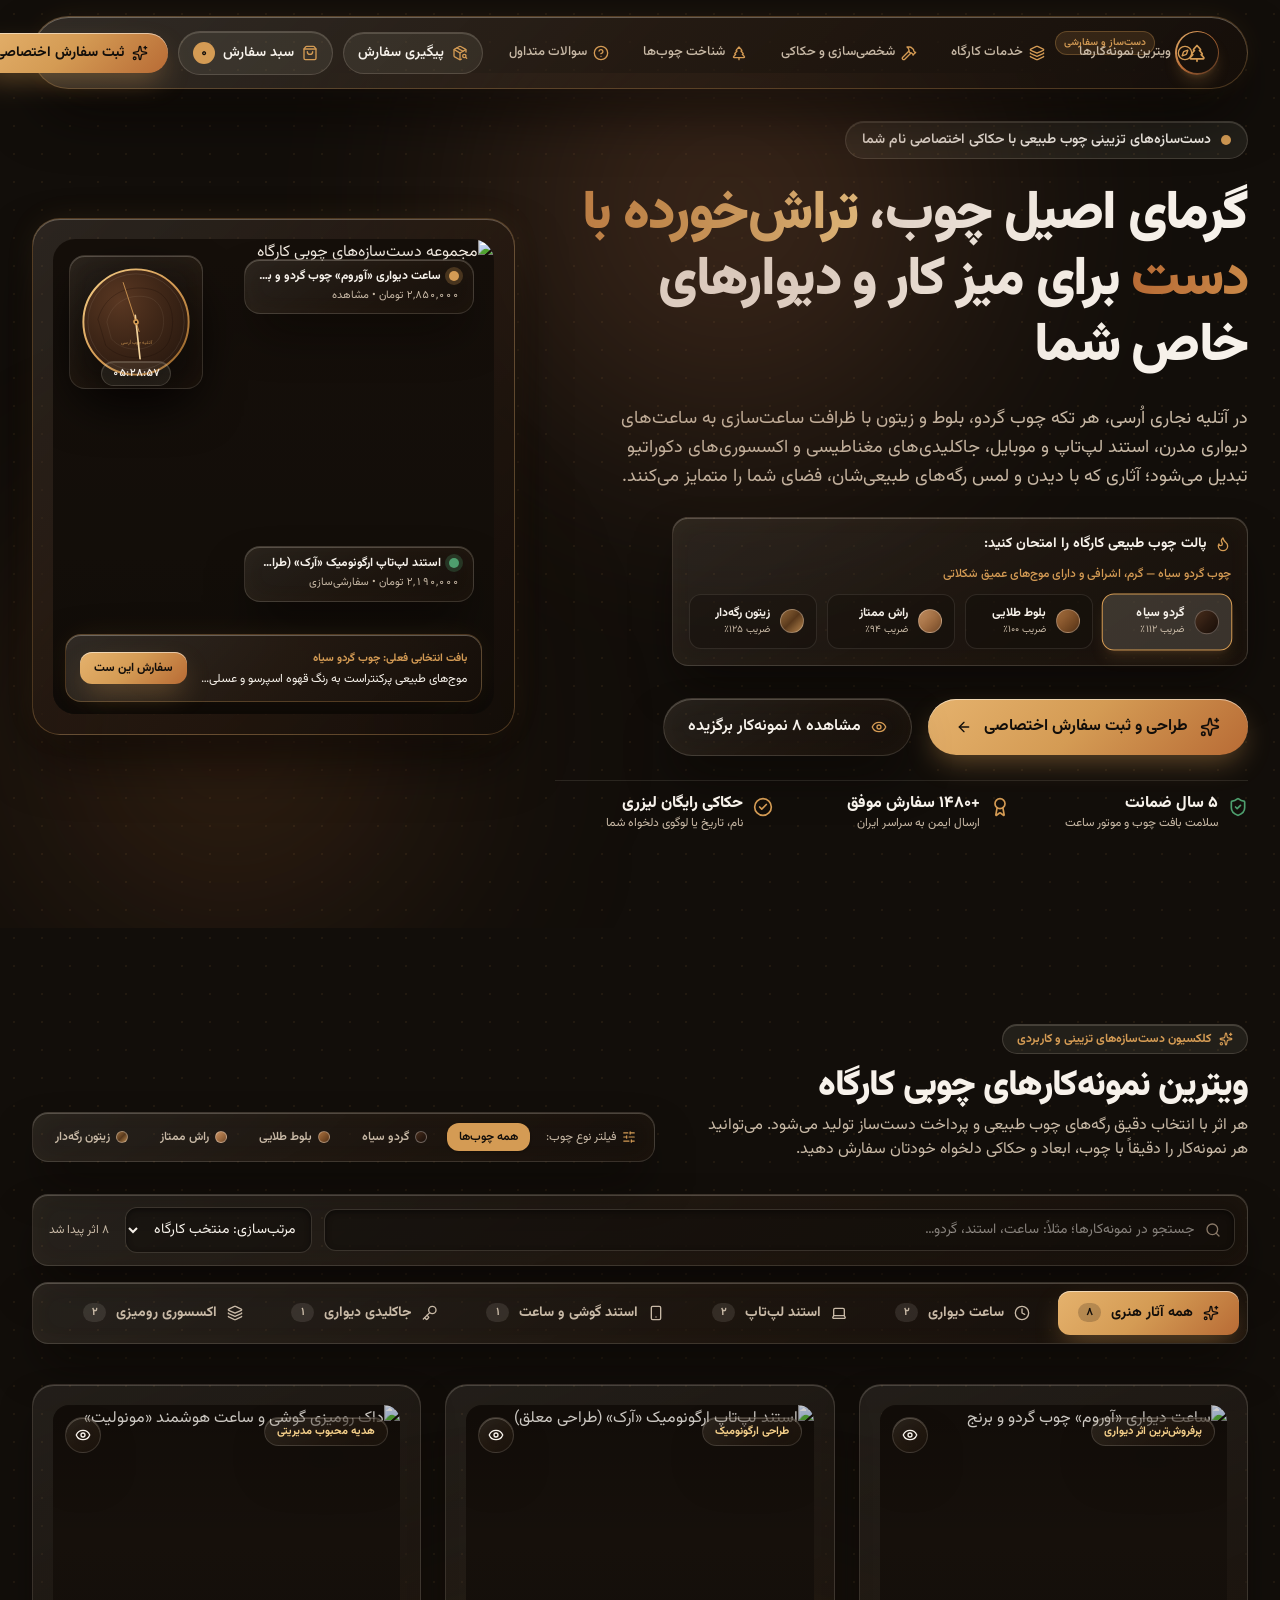
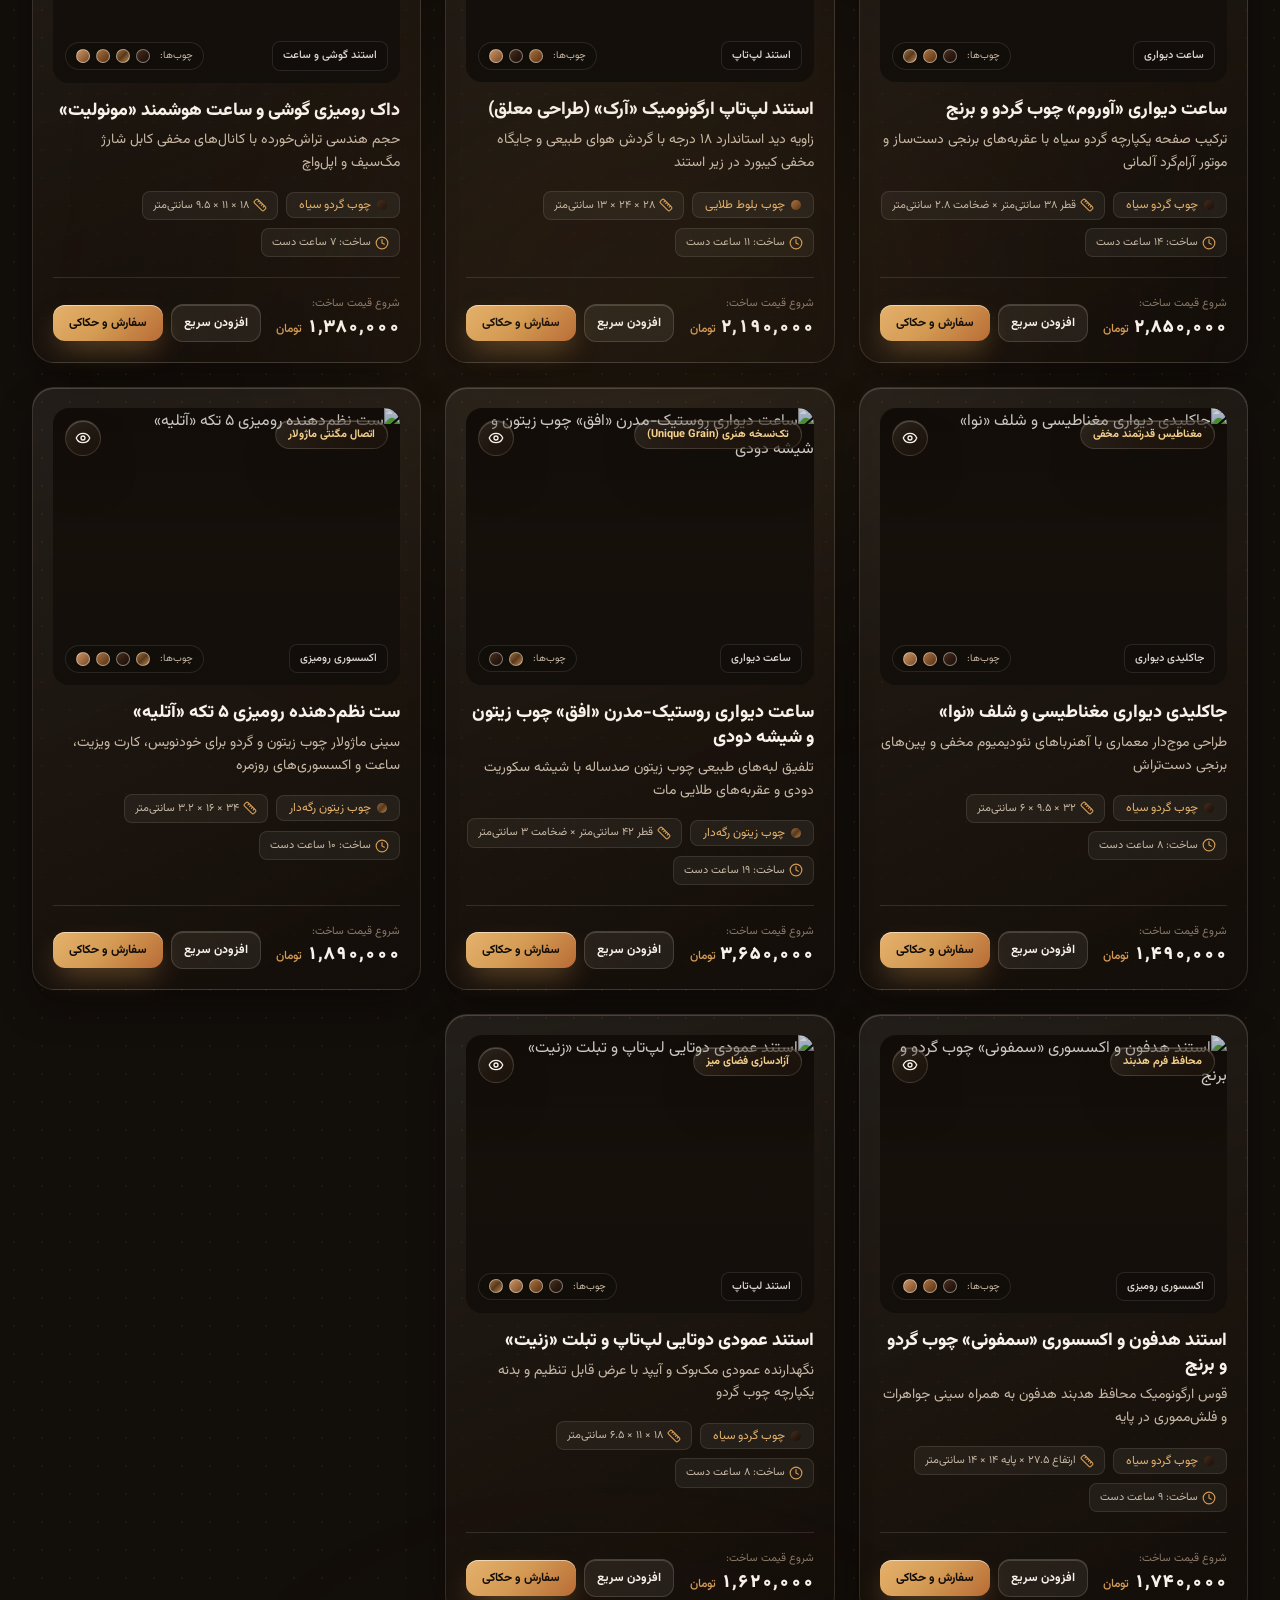
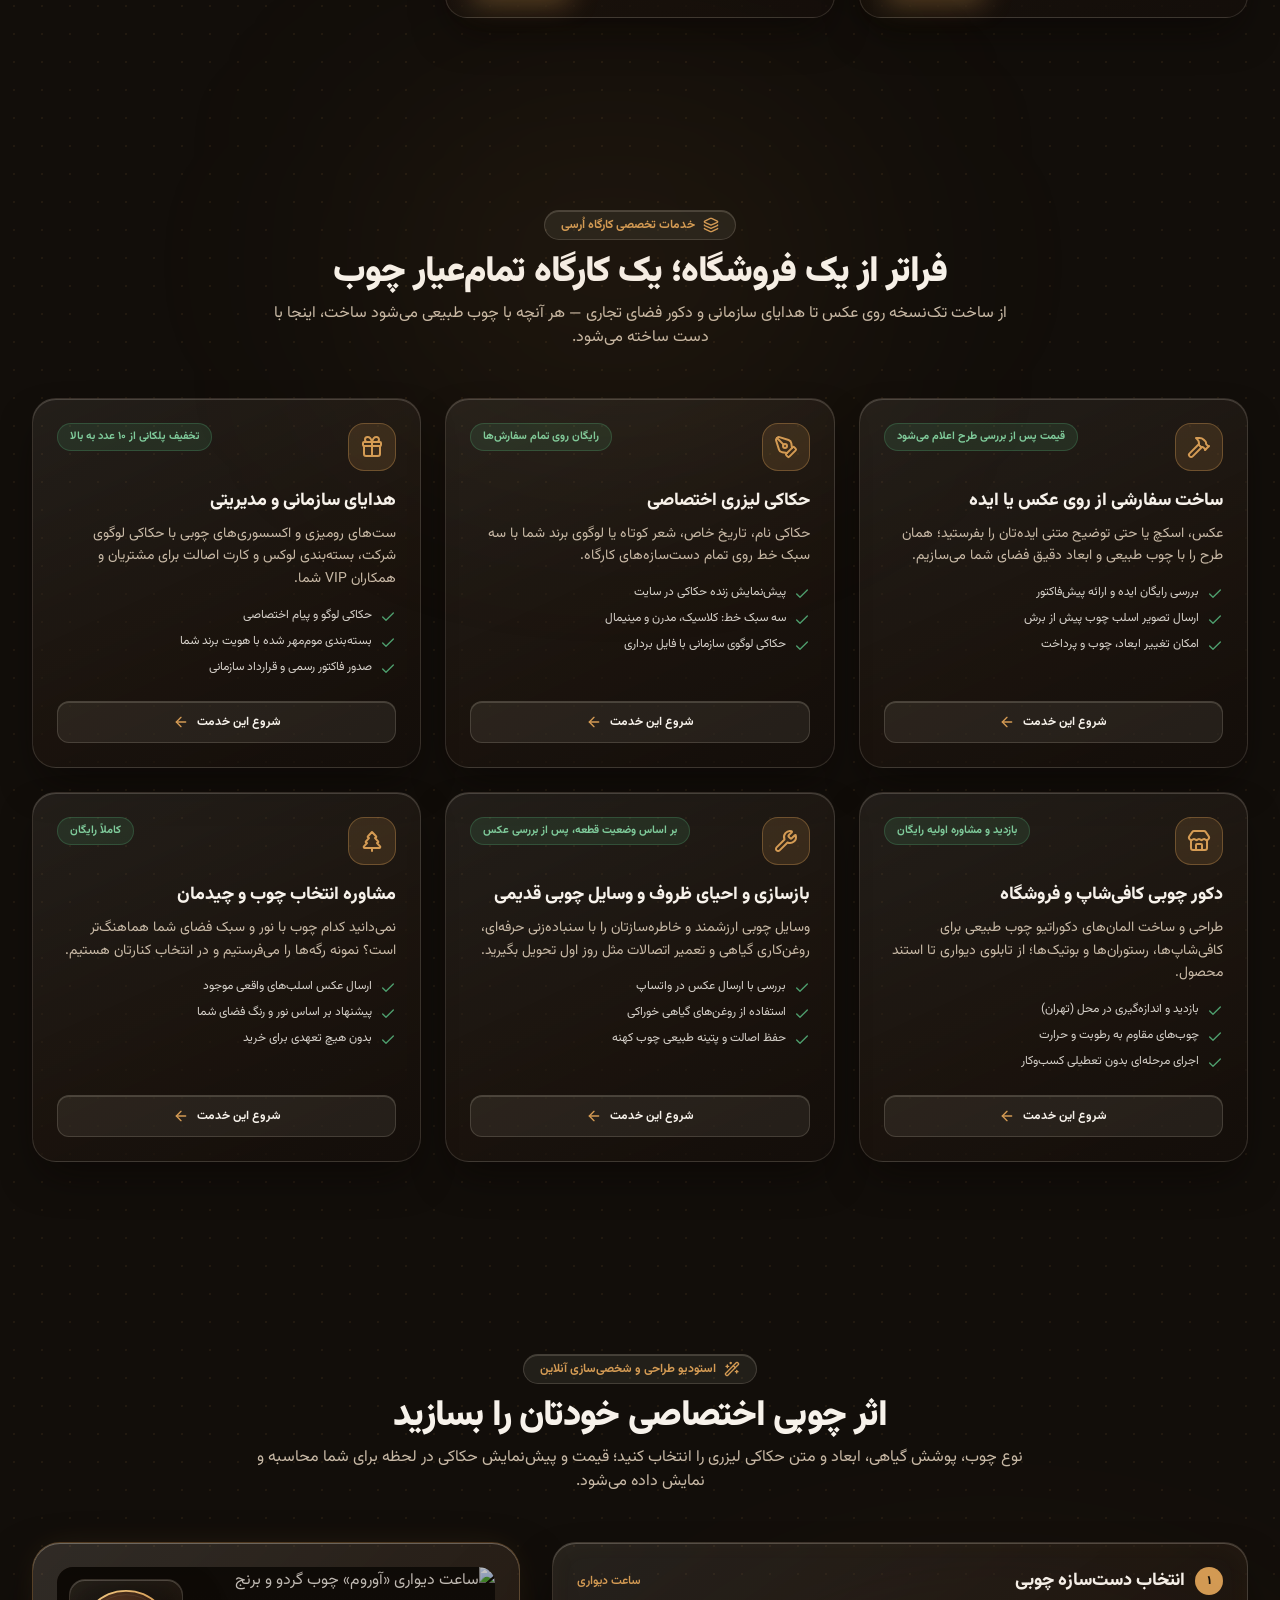
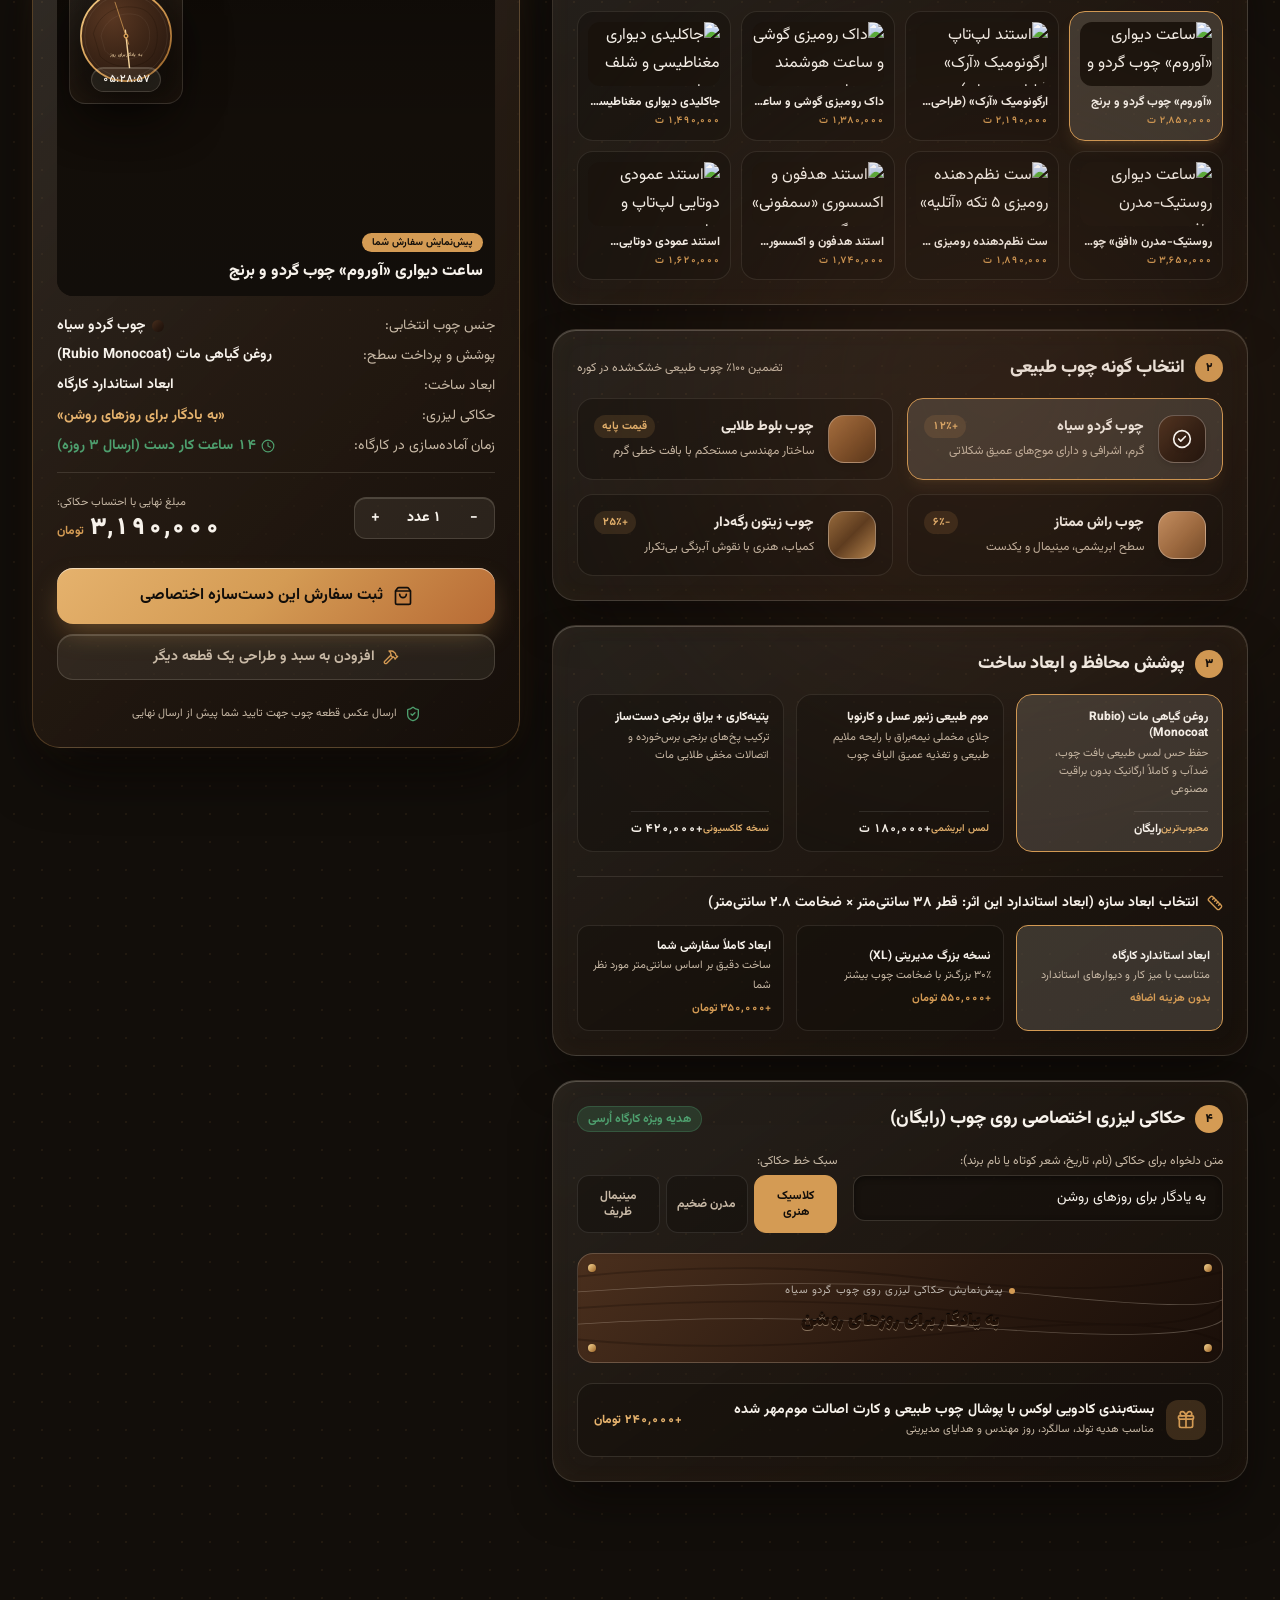
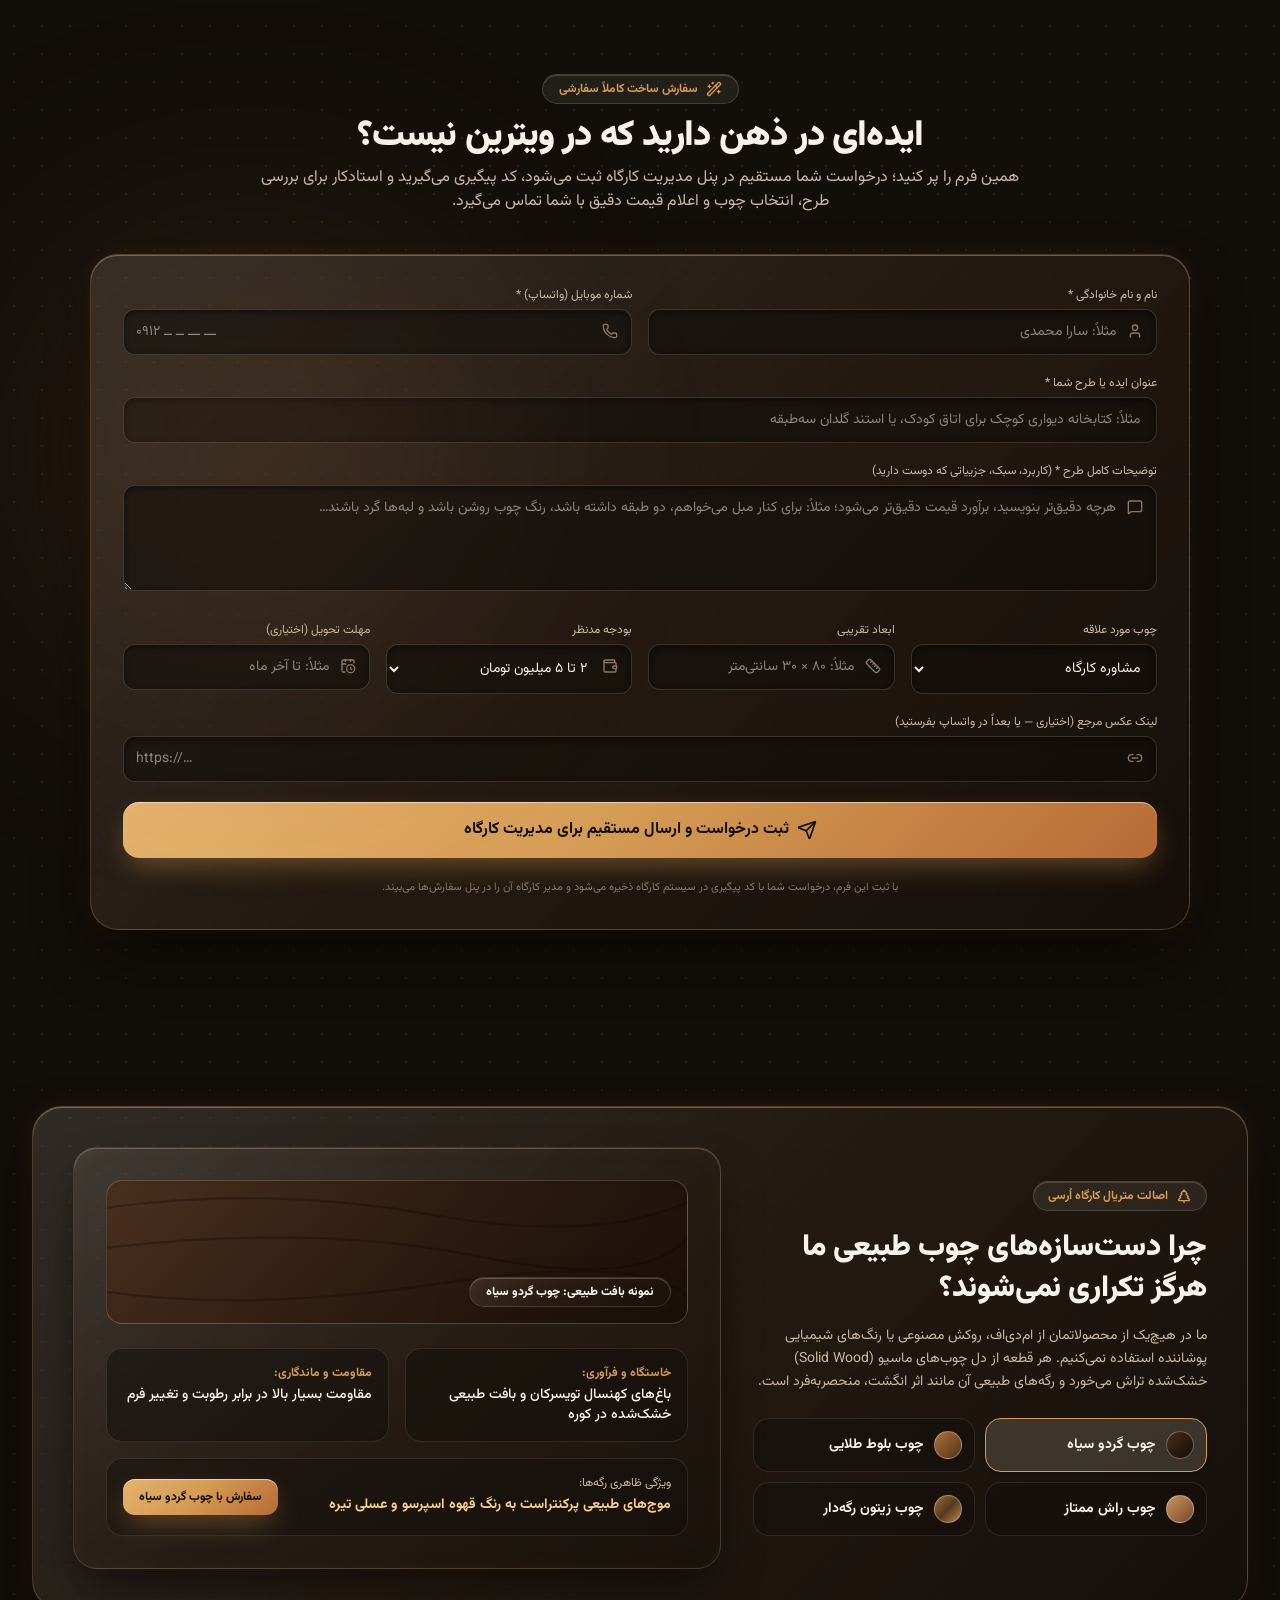
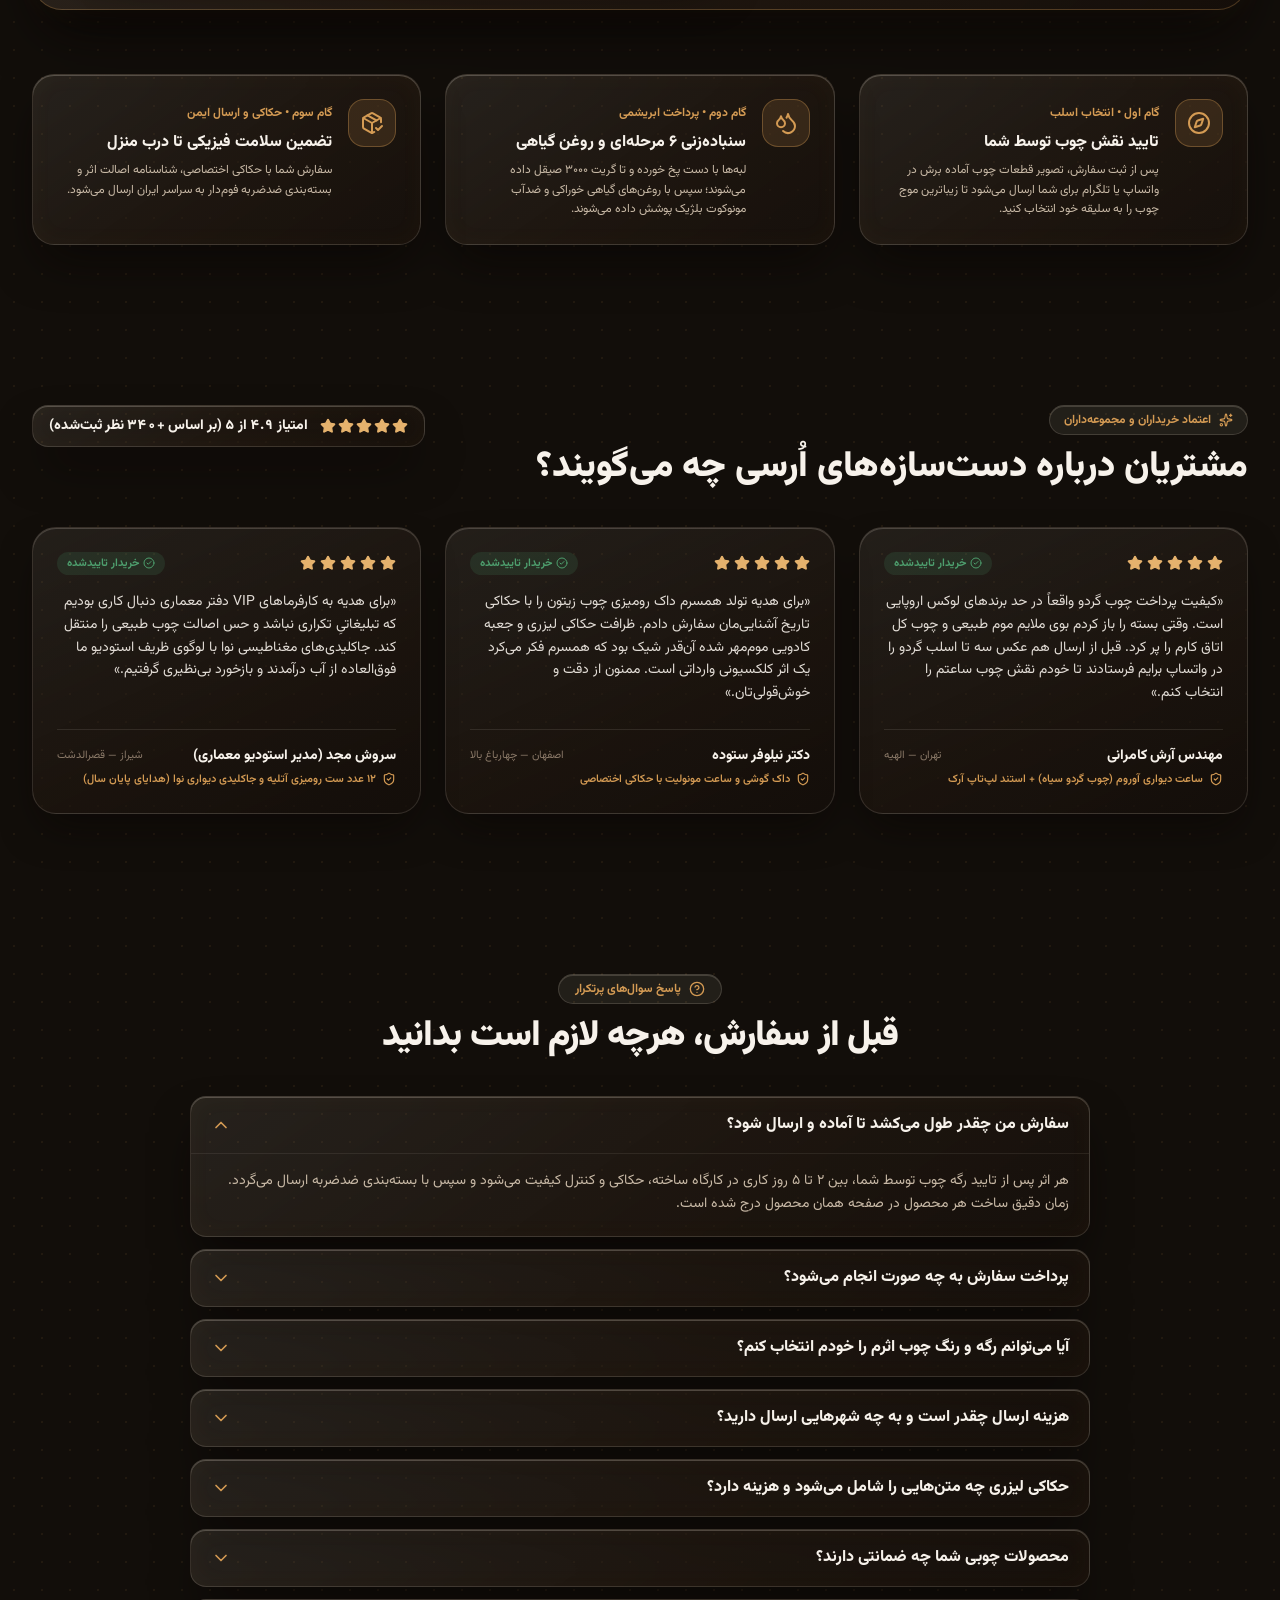
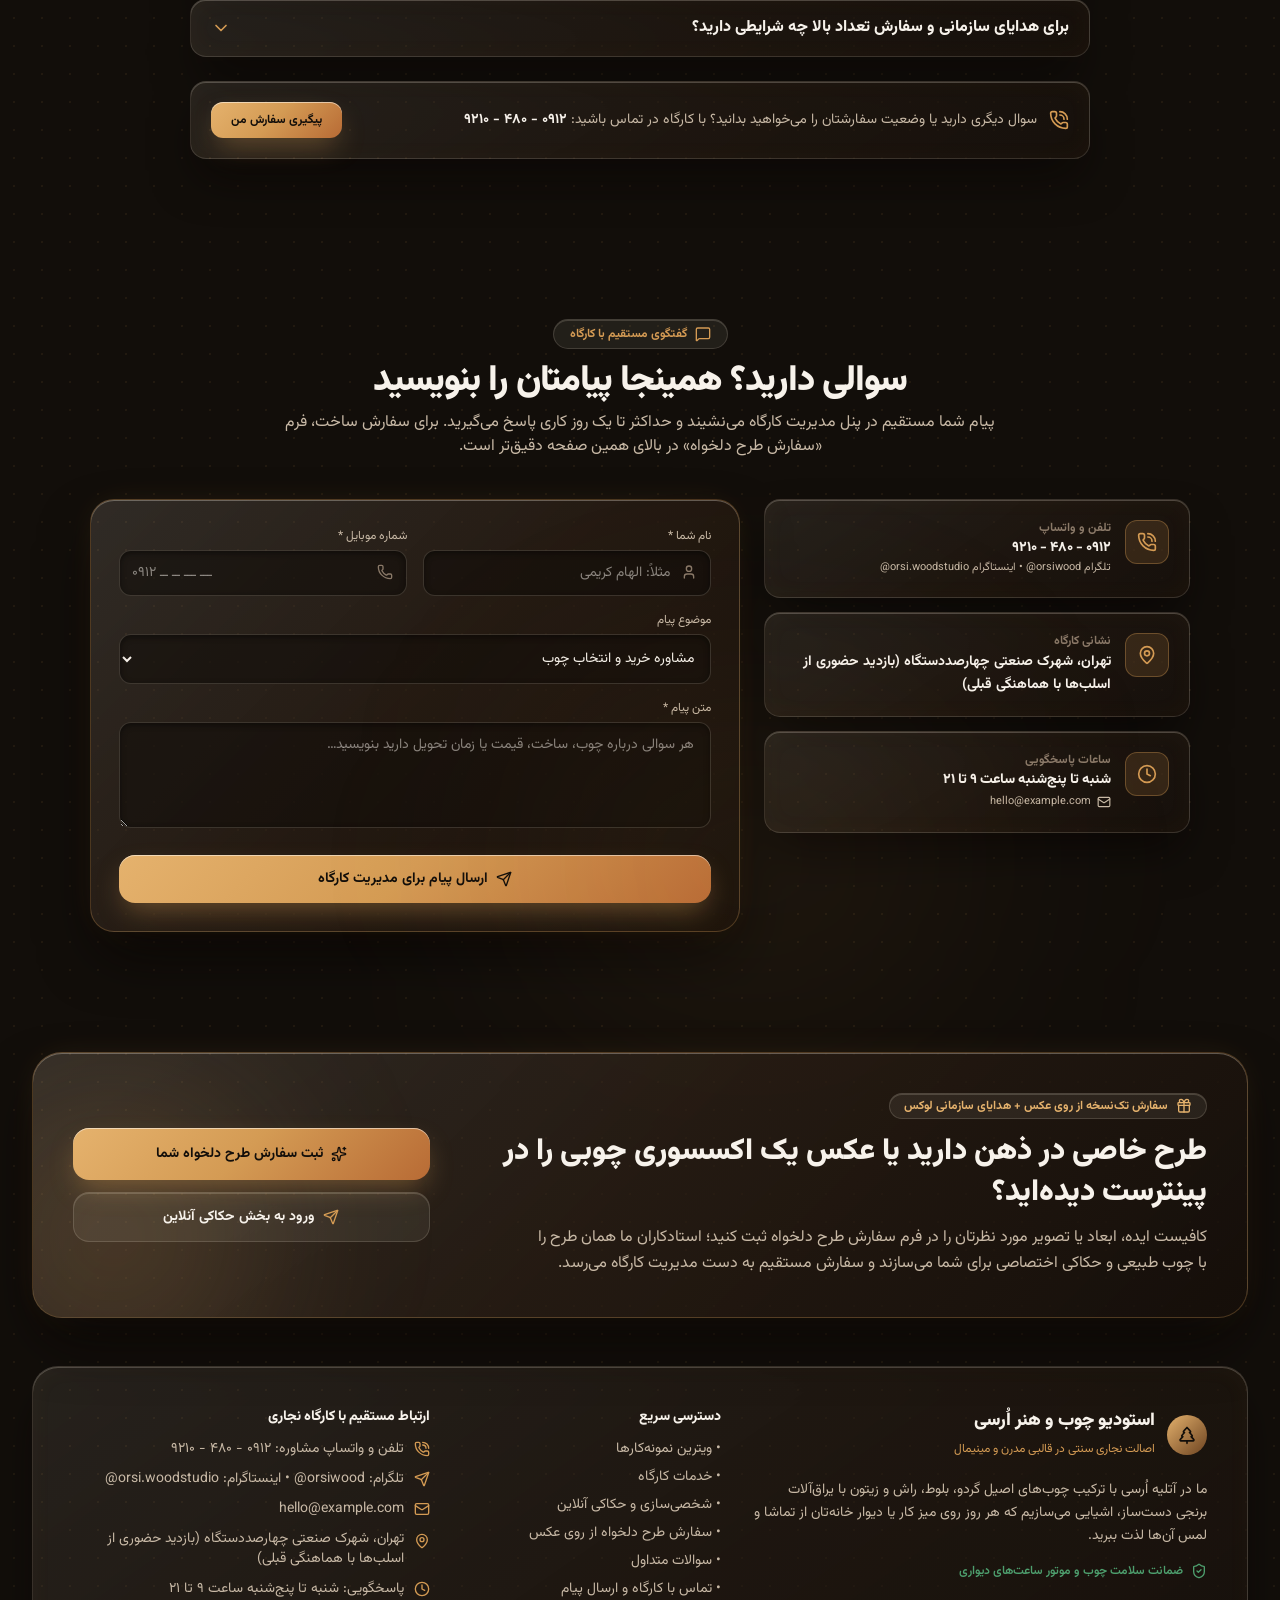
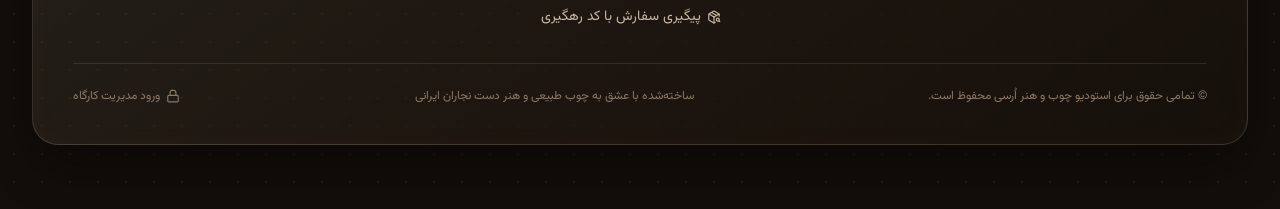
==== commit 101c4905: "Fix responsiveness across all devices - Global: overflow-x clip on html/body/root (sticky-safe), tap" ====
--- a/woodcraft-glass-site/index.html
+++ b/woodcraft-glass-site/index.html
@@ -18,18 +18,18 @@
       href="https://fonts.googleapis.com/css2?family=Lalezar&family=Vazirmatn:wght@300;400;500;600;700;800;900&display=swap"
       rel="stylesheet"
     />
-    <script type="module" crossorigin>(function(){const f=document.createElement("link").relList;if(f&&f.supports&&f.supports("modulepreload"))return;for(const v of document.querySelectorAll('link[rel="modulepreload"]'))o(v);new MutationObserver(v=>{for(const d of v)if(d.type==="childList")for(const S of d.addedNodes)S.tagName==="LINK"&&S.rel==="modulepreload"&&o(S)}).observe(document,{childList:!0,subtree:!0});function p(v){const d={};return v.integrity&&(d.integrity=v.integrity),v.referrerPolicy&&(d.referrerPolicy=v.referrerPolicy),v.crossOrigin==="use-credentials"?d.credentials="include":v.crossOrigin==="anonymous"?d.credentials="omit":d.credentials="same-origin",d}function o(v){if(v.ep)return;v.ep=!0;const d=p(v);fetch(v.href,d)}})();var Zu={exports:{}},Ws={};var xf;function O1(){if(xf)return Ws;xf=1;var u=Symbol.for("react.transitional.element"),f=Symbol.for("react.fragment");function p(o,v,d){var S=null;if(d!==void 0&&(S=""+d),v.key!==void 0&&(S=""+v.key),"key"in v){d={};for(var m in v)m!=="key"&&(d[m]=v[m])}else d=v;return v=d.ref,{$$typeof:u,type:o,key:S,ref:v!==void 0?v:null,props:d}}return Ws.Fragment=f,Ws.jsx=p,Ws.jsxs=p,Ws}var ff;function H1(){return ff||(ff=1,Zu.exports=O1()),Zu.exports}var a=H1(),Vu={exports:{}},re={};var mf;function U1(){if(mf)return re;mf=1;var u=Symbol.for("react.transitional.element"),f=Symbol.for("react.portal"),p=Symbol.for("react.fragment"),o=Symbol.for("react.strict_mode"),v=Symbol.for("react.profiler"),d=Symbol.for("react.consumer"),S=Symbol.for("react.context"),m=Symbol.for("react.forward_ref"),C=Symbol.for("react.suspense"),x=Symbol.for("react.memo"),T=Symbol.for("react.lazy"),N=Symbol.for("react.activity"),g=Symbol.iterator;function G(y){return y===null||typeof y!="object"?null:(y=g&&y[g]||y["@@iterator"],typeof y=="function"?y:null)}var $={isMounted:function(){return!1},enqueueForceUpdate:function(){},enqueueReplaceState:function(){},enqueueSetState:function(){}},R=Object.assign,le={};function xe(y,k,Z){this.props=y,this.context=k,this.refs=le,this.updater=Z||$}xe.prototype.isReactComponent={},xe.prototype.setState=function(y,k){if(typeof y!="object"&&typeof y!="function"&&y!=null)throw Error("takes an object of state variables to update or a function which returns an object of state variables.");this.updater.enqueueSetState(this,y,k,"setState")},xe.prototype.forceUpdate=function(y){this.updater.enqueueForceUpdate(this,y,"forceUpdate")};function we(){}we.prototype=xe.prototype;function L(y,k,Z){this.props=y,this.context=k,this.refs=le,this.updater=Z||$}var H=L.prototype=new we;H.constructor=L,R(H,xe.prototype),H.isPureReactComponent=!0;var A=Array.isArray;function U(){}var q={H:null,A:null,T:null,S:null},I=Object.prototype.hasOwnProperty;function Se(y,k,Z){var P=Z.ref;return{$$typeof:u,type:y,key:k,ref:P!==void 0?P:null,props:Z}}function _e(y,k){return Se(y.type,k,y.props)}function Xe(y){return typeof y=="object"&&y!==null&&y.$$typeof===u}function ie(y){var k={"=":"=0",":":"=2"};return"$"+y.replace(/[=:]/g,function(Z){return k[Z]})}var K=/\/+/g;function ee(y,k){return typeof y=="object"&&y!==null&&y.key!=null?ie(""+y.key):k.toString(36)}function ye(y){switch(y.status){case"fulfilled":return y.value;case"rejected":throw y.reason;default:switch(typeof y.status=="string"?y.then(U,U):(y.status="pending",y.then(function(k){y.status==="pending"&&(y.status="fulfilled",y.value=k)},function(k){y.status==="pending"&&(y.status="rejected",y.reason=k)})),y.status){case"fulfilled":return y.value;case"rejected":throw y.reason}}throw y}function z(y,k,Z,P,ce){var Y=typeof y;(Y==="undefined"||Y==="boolean")&&(y=null);var ue=!1;if(y===null)ue=!0;else switch(Y){case"bigint":case"string":case"number":ue=!0;break;case"object":switch(y.$$typeof){case u:case f:ue=!0;break;case T:return ue=y._init,z(ue(y._payload),k,Z,P,ce)}}if(ue)return ce=ce(y),ue=P===""?"."+ee(y,0):P,A(ce)?(Z="",ue!=null&&(Z=ue.replace(K,"$&/")+"/"),z(ce,k,Z,"",function(Et){return Et})):ce!=null&&(Xe(ce)&&(ce=_e(ce,Z+(ce.key==null||y&&y.key===ce.key?"":(""+ce.key).replace(K,"$&/")+"/")+ue)),k.push(ce)),1;ue=0;var Ge=P===""?".":P+":";if(A(y))for(var Ue=0;Ue<y.length;Ue++)P=y[Ue],Y=Ge+ee(P,Ue),ue+=z(P,k,Z,Y,ce);else if(Ue=G(y),typeof Ue=="function")for(y=Ue.call(y),Ue=0;!(P=y.next()).done;)P=P.value,Y=Ge+ee(P,Ue++),ue+=z(P,k,Z,Y,ce);else if(Y==="object"){if(typeof y.then=="function")return z(ye(y),k,Z,P,ce);throw k=String(y),Error("Objects are not valid as a React child (found: "+(k==="[object Object]"?"object with keys {"+Object.keys(y).join(", ")+"}":k)+"). If you meant to render a collection of children, use an array instead.")}return ue}function Q(y,k,Z){if(y==null)return y;var P=[],ce=0;return z(y,P,"","",function(Y){return k.call(Z,Y,ce++)}),P}function ae(y){if(y._status===-1){var k=y._result;k=k(),k.then(function(Z){(y._status===0||y._status===-1)&&(y._status=1,y._result=Z)},function(Z){(y._status===0||y._status===-1)&&(y._status=2,y._result=Z)}),y._status===-1&&(y._status=0,y._result=k)}if(y._status===1)return y._result.default;throw y._result}var fe=typeof reportError=="function"?reportError:function(y){if(typeof window=="object"&&typeof window.ErrorEvent=="function"){var k=new window.ErrorEvent("error",{bubbles:!0,cancelable:!0,message:typeof y=="object"&&y!==null&&typeof y.message=="string"?String(y.message):String(y),error:y});if(!window.dispatchEvent(k))return}else if(typeof process=="object"&&typeof process.emit=="function"){process.emit("uncaughtException",y);return}console.error(y)},je={map:Q,forEach:function(y,k,Z){Q(y,function(){k.apply(this,arguments)},Z)},count:function(y){var k=0;return Q(y,function(){k++}),k},toArray:function(y){return Q(y,function(k){return k})||[]},only:function(y){if(!Xe(y))throw Error("React.Children.only expected to receive a single React element child.");return y}};return re.Activity=N,re.Children=je,re.Component=xe,re.Fragment=p,re.Profiler=v,re.PureComponent=L,re.StrictMode=o,re.Suspense=C,re.__CLIENT_INTERNALS_DO_NOT_USE_OR_WARN_USERS_THEY_CANNOT_UPGRADE=q,re.__COMPILER_RUNTIME={__proto__:null,c:function(y){return q.H.useMemoCache(y)}},re.cache=function(y){return function(){return y.apply(null,arguments)}},re.cacheSignal=function(){return null},re.cloneElement=function(y,k,Z){if(y==null)throw Error("The argument must be a React element, but you passed "+y+".");var P=R({},y.props),ce=y.key;if(k!=null)for(Y in k.key!==void 0&&(ce=""+k.key),k)!I.call(k,Y)||Y==="key"||Y==="__self"||Y==="__source"||Y==="ref"&&k.ref===void 0||(P[Y]=k[Y]);var Y=arguments.length-2;if(Y===1)P.children=Z;else if(1<Y){for(var ue=Array(Y),Ge=0;Ge<Y;Ge++)ue[Ge]=arguments[Ge+2];P.children=ue}return Se(y.type,ce,P)},re.createContext=function(y){return y={$$typeof:S,_currentValue:y,_currentValue2:y,_threadCount:0,Provider:null,Consumer:null},y.Provider=y,y.Consumer={$$typeof:d,_context:y},y},re.createElement=function(y,k,Z){var P,ce={},Y=null;if(k!=null)for(P in k.key!==void 0&&(Y=""+k.key),k)I.call(k,P)&&P!=="key"&&P!=="__self"&&P!=="__source"&&(ce[P]=k[P]);var ue=arguments.length-2;if(ue===1)ce.children=Z;else if(1<ue){for(var Ge=Array(ue),Ue=0;Ue<ue;Ue++)Ge[Ue]=arguments[Ue+2];ce.children=Ge}if(y&&y.defaultProps)for(P in ue=y.defaultProps,ue)ce[P]===void 0&&(ce[P]=ue[P]);return Se(y,Y,ce)},re.createRef=function(){return{current:null}},re.forwardRef=function(y){return{$$typeof:m,render:y}},re.isValidElement=Xe,re.lazy=function(y){return{$$typeof:T,_payload:{_status:-1,_result:y},_init:ae}},re.memo=function(y,k){return{$$typeof:x,type:y,compare:k===void 0?null:k}},re.startTransition=function(y){var k=q.T,Z={};q.T=Z;try{var P=y(),ce=q.S;ce!==null&&ce(Z,P),typeof P=="object"&&P!==null&&typeof P.then=="function"&&P.then(U,fe)}catch(Y){fe(Y)}finally{k!==null&&Z.types!==null&&(k.types=Z.types),q.T=k}},re.unstable_useCacheRefresh=function(){return q.H.useCacheRefresh()},re.use=function(y){return q.H.use(y)},re.useActionState=function(y,k,Z){return q.H.useActionState(y,k,Z)},re.useCallback=function(y,k){return q.H.useCallback(y,k)},re.useContext=function(y){return q.H.useContext(y)},re.useDebugValue=function(){},re.useDeferredValue=function(y,k){return q.H.useDeferredValue(y,k)},re.useEffect=function(y,k){return q.H.useEffect(y,k)},re.useEffectEvent=function(y){return q.H.useEffectEvent(y)},re.useId=function(){return q.H.useId()},re.useImperativeHandle=function(y,k,Z){return q.H.useImperativeHandle(y,k,Z)},re.useInsertionEffect=function(y,k){return q.H.useInsertionEffect(y,k)},re.useLayoutEffect=function(y,k){return q.H.useLayoutEffect(y,k)},re.useMemo=function(y,k){return q.H.useMemo(y,k)},re.useOptimistic=function(y,k){return q.H.useOptimistic(y,k)},re.useReducer=function(y,k,Z){return q.H.useReducer(y,k,Z)},re.useRef=function(y){return q.H.useRef(y)},re.useState=function(y){return q.H.useState(y)},re.useSyncExternalStore=function(y,k,Z){return q.H.useSyncExternalStore(y,k,Z)},re.useTransition=function(){return q.H.useTransition()},re.version="19.2.6",re}var hf;function ar(){return hf||(hf=1,Vu.exports=U1()),Vu.exports}var F=ar(),$u={exports:{}},Is={},Ku={exports:{}},Ju={};var pf;function q1(){return pf||(pf=1,(function(u){function f(z,Q){var ae=z.length;z.push(Q);e:for(;0<ae;){var fe=ae-1>>>1,je=z[fe];if(0<v(je,Q))z[fe]=Q,z[ae]=je,ae=fe;else break e}}function p(z){return z.length===0?null:z[0]}function o(z){if(z.length===0)return null;var Q=z[0],ae=z.pop();if(ae!==Q){z[0]=ae;e:for(var fe=0,je=z.length,y=je>>>1;fe<y;){var k=2*(fe+1)-1,Z=z[k],P=k+1,ce=z[P];if(0>v(Z,ae))P<je&&0>v(ce,Z)?(z[fe]=ce,z[P]=ae,fe=P):(z[fe]=Z,z[k]=ae,fe=k);else if(P<je&&0>v(ce,ae))z[fe]=ce,z[P]=ae,fe=P;else break e}}return Q}function v(z,Q){var ae=z.sortIndex-Q.sortIndex;return ae!==0?ae:z.id-Q.id}if(u.unstable_now=void 0,typeof performance=="object"&&typeof performance.now=="function"){var d=performance;u.unstable_now=function(){return d.now()}}else{var S=Date,m=S.now();u.unstable_now=function(){return S.now()-m}}var C=[],x=[],T=1,N=null,g=3,G=!1,$=!1,R=!1,le=!1,xe=typeof setTimeout=="function"?setTimeout:null,we=typeof clearTimeout=="function"?clearTimeout:null,L=typeof setImmediate<"u"?setImmediate:null;function H(z){for(var Q=p(x);Q!==null;){if(Q.callback===null)o(x);else if(Q.startTime<=z)o(x),Q.sortIndex=Q.expirationTime,f(C,Q);else break;Q=p(x)}}function A(z){if(R=!1,H(z),!$)if(p(C)!==null)$=!0,U||(U=!0,ie());else{var Q=p(x);Q!==null&&ye(A,Q.startTime-z)}}var U=!1,q=-1,I=5,Se=-1;function _e(){return le?!0:!(u.unstable_now()-Se<I)}function Xe(){if(le=!1,U){var z=u.unstable_now();Se=z;var Q=!0;try{e:{$=!1,R&&(R=!1,we(q),q=-1),G=!0;var ae=g;try{t:{for(H(z),N=p(C);N!==null&&!(N.expirationTime>z&&_e());){var fe=N.callback;if(typeof fe=="function"){N.callback=null,g=N.priorityLevel;var je=fe(N.expirationTime<=z);if(z=u.unstable_now(),typeof je=="function"){N.callback=je,H(z),Q=!0;break t}N===p(C)&&o(C),H(z)}else o(C);N=p(C)}if(N!==null)Q=!0;else{var y=p(x);y!==null&&ye(A,y.startTime-z),Q=!1}}break e}finally{N=null,g=ae,G=!1}Q=void 0}}finally{Q?ie():U=!1}}}var ie;if(typeof L=="function")ie=function(){L(Xe)};else if(typeof MessageChannel<"u"){var K=new MessageChannel,ee=K.port2;K.port1.onmessage=Xe,ie=function(){ee.postMessage(null)}}else ie=function(){xe(Xe,0)};function ye(z,Q){q=xe(function(){z(u.unstable_now())},Q)}u.unstable_IdlePriority=5,u.unstable_ImmediatePriority=1,u.unstable_LowPriority=4,u.unstable_NormalPriority=3,u.unstable_Profiling=null,u.unstable_UserBlockingPriority=2,u.unstable_cancelCallback=function(z){z.callback=null},u.unstable_forceFrameRate=function(z){0>z||125<z?console.error("forceFrameRate takes a positive int between 0 and 125, forcing frame rates higher than 125 fps is not supported"):I=0<z?Math.floor(1e3/z):5},u.unstable_getCurrentPriorityLevel=function(){return g},u.unstable_next=function(z){switch(g){case 1:case 2:case 3:var Q=3;break;default:Q=g}var ae=g;g=Q;try{return z()}finally{g=ae}},u.unstable_requestPaint=function(){le=!0},u.unstable_runWithPriority=function(z,Q){switch(z){case 1:case 2:case 3:case 4:case 5:break;default:z=3}var ae=g;g=z;try{return Q()}finally{g=ae}},u.unstable_scheduleCallback=function(z,Q,ae){var fe=u.unstable_now();switch(typeof ae=="object"&&ae!==null?(ae=ae.delay,ae=typeof ae=="number"&&0<ae?fe+ae:fe):ae=fe,z){case 1:var je=-1;break;case 2:je=250;break;case 5:je=1073741823;break;case 4:je=1e4;break;default:je=5e3}return je=ae+je,z={id:T++,callback:Q,priorityLevel:z,startTime:ae,expirationTime:je,sortIndex:-1},ae>fe?(z.sortIndex=ae,f(x,z),p(C)===null&&z===p(x)&&(R?(we(q),q=-1):R=!0,ye(A,ae-fe))):(z.sortIndex=je,f(C,z),$||G||($=!0,U||(U=!0,ie()))),z},u.unstable_shouldYield=_e,u.unstable_wrapCallback=function(z){var Q=g;return function(){var ae=g;g=Q;try{return z.apply(this,arguments)}finally{g=ae}}}})(Ju)),Ju}var gf;function R1(){return gf||(gf=1,Ku.exports=q1()),Ku.exports}var Wu={exports:{}},st={};var bf;function L1(){if(bf)return st;bf=1;var u=ar();function f(C){var x="https://react.dev/errors/"+C;if(1<arguments.length){x+="?args[]="+encodeURIComponent(arguments[1]);for(var T=2;T<arguments.length;T++)x+="&args[]="+encodeURIComponent(arguments[T])}return"Minified React error #"+C+"; visit "+x+" for the full message or use the non-minified dev environment for full errors and additional helpful warnings."}function p(){}var o={d:{f:p,r:function(){throw Error(f(522))},D:p,C:p,L:p,m:p,X:p,S:p,M:p},p:0,findDOMNode:null},v=Symbol.for("react.portal");function d(C,x,T){var N=3<arguments.length&&arguments[3]!==void 0?arguments[3]:null;return{$$typeof:v,key:N==null?null:""+N,children:C,containerInfo:x,implementation:T}}var S=u.__CLIENT_INTERNALS_DO_NOT_USE_OR_WARN_USERS_THEY_CANNOT_UPGRADE;function m(C,x){if(C==="font")return"";if(typeof x=="string")return x==="use-credentials"?x:""}return st.__DOM_INTERNALS_DO_NOT_USE_OR_WARN_USERS_THEY_CANNOT_UPGRADE=o,st.createPortal=function(C,x){var T=2<arguments.length&&arguments[2]!==void 0?arguments[2]:null;if(!x||x.nodeType!==1&&x.nodeType!==9&&x.nodeType!==11)throw Error(f(299));return d(C,x,null,T)},st.flushSync=function(C){var x=S.T,T=o.p;try{if(S.T=null,o.p=2,C)return C()}finally{S.T=x,o.p=T,o.d.f()}},st.preconnect=function(C,x){typeof C=="string"&&(x?(x=x.crossOrigin,x=typeof x=="string"?x==="use-credentials"?x:"":void 0):x=null,o.d.C(C,x))},st.prefetchDNS=function(C){typeof C=="string"&&o.d.D(C)},st.preinit=function(C,x){if(typeof C=="string"&&x&&typeof x.as=="string"){var T=x.as,N=m(T,x.crossOrigin),g=typeof x.integrity=="string"?x.integrity:void 0,G=typeof x.fetchPriority=="string"?x.fetchPriority:void 0;T==="style"?o.d.S(C,typeof x.precedence=="string"?x.precedence:void 0,{crossOrigin:N,integrity:g,fetchPriority:G}):T==="script"&&o.d.X(C,{crossOrigin:N,integrity:g,fetchPriority:G,nonce:typeof x.nonce=="string"?x.nonce:void 0})}},st.preinitModule=function(C,x){if(typeof C=="string")if(typeof x=="object"&&x!==null){if(x.as==null||x.as==="script"){var T=m(x.as,x.crossOrigin);o.d.M(C,{crossOrigin:T,integrity:typeof x.integrity=="string"?x.integrity:void 0,nonce:typeof x.nonce=="string"?x.nonce:void 0})}}else x==null&&o.d.M(C)},st.preload=function(C,x){if(typeof C=="string"&&typeof x=="object"&&x!==null&&typeof x.as=="string"){var T=x.as,N=m(T,x.crossOrigin);o.d.L(C,T,{crossOrigin:N,integrity:typeof x.integrity=="string"?x.integrity:void 0,nonce:typeof x.nonce=="string"?x.nonce:void 0,type:typeof x.type=="string"?x.type:void 0,fetchPriority:typeof x.fetchPriority=="string"?x.fetchPriority:void 0,referrerPolicy:typeof x.referrerPolicy=="string"?x.referrerPolicy:void 0,imageSrcSet:typeof x.imageSrcSet=="string"?x.imageSrcSet:void 0,imageSizes:typeof x.imageSizes=="string"?x.imageSizes:void 0,media:typeof x.media=="string"?x.media:void 0})}},st.preloadModule=function(C,x){if(typeof C=="string")if(x){var T=m(x.as,x.crossOrigin);o.d.m(C,{as:typeof x.as=="string"&&x.as!=="script"?x.as:void 0,crossOrigin:T,integrity:typeof x.integrity=="string"?x.integrity:void 0})}else o.d.m(C)},st.requestFormReset=function(C){o.d.r(C)},st.unstable_batchedUpdates=function(C,x){return C(x)},st.useFormState=function(C,x,T){return S.H.useFormState(C,x,T)},st.useFormStatus=function(){return S.H.useHostTransitionStatus()},st.version="19.2.6",st}var vf;function G1(){if(vf)return Wu.exports;vf=1;function u(){if(!(typeof __REACT_DEVTOOLS_GLOBAL_HOOK__>"u"||typeof __REACT_DEVTOOLS_GLOBAL_HOOK__.checkDCE!="function"))try{__REACT_DEVTOOLS_GLOBAL_HOOK__.checkDCE(u)}catch(f){console.error(f)}}return u(),Wu.exports=L1(),Wu.exports}var yf;function Y1(){if(yf)return Is;yf=1;var u=R1(),f=ar(),p=G1();function o(e){var t="https://react.dev/errors/"+e;if(1<arguments.length){t+="?args[]="+encodeURIComponent(arguments[1]);for(var l=2;l<arguments.length;l++)t+="&args[]="+encodeURIComponent(arguments[l])}return"Minified React error #"+e+"; visit "+t+" for the full message or use the non-minified dev environment for full errors and additional helpful warnings."}function v(e){return!(!e||e.nodeType!==1&&e.nodeType!==9&&e.nodeType!==11)}function d(e){var t=e,l=e;if(e.alternate)for(;t.return;)t=t.return;else{e=t;do t=e,(t.flags&4098)!==0&&(l=t.return),e=t.return;while(e)}return t.tag===3?l:null}function S(e){if(e.tag===13){var t=e.memoizedState;if(t===null&&(e=e.alternate,e!==null&&(t=e.memoizedState)),t!==null)return t.dehydrated}return null}function m(e){if(e.tag===31){var t=e.memoizedState;if(t===null&&(e=e.alternate,e!==null&&(t=e.memoizedState)),t!==null)return t.dehydrated}return null}function C(e){if(d(e)!==e)throw Error(o(188))}function x(e){var t=e.alternate;if(!t){if(t=d(e),t===null)throw Error(o(188));return t!==e?null:e}for(var l=e,s=t;;){var n=l.return;if(n===null)break;var i=n.alternate;if(i===null){if(s=n.return,s!==null){l=s;continue}break}if(n.child===i.child){for(i=n.child;i;){if(i===l)return C(n),e;if(i===s)return C(n),t;i=i.sibling}throw Error(o(188))}if(l.return!==s.return)l=n,s=i;else{for(var c=!1,r=n.child;r;){if(r===l){c=!0,l=n,s=i;break}if(r===s){c=!0,s=n,l=i;break}r=r.sibling}if(!c){for(r=i.child;r;){if(r===l){c=!0,l=i,s=n;break}if(r===s){c=!0,s=i,l=n;break}r=r.sibling}if(!c)throw Error(o(189))}}if(l.alternate!==s)throw Error(o(190))}if(l.tag!==3)throw Error(o(188));return l.stateNode.current===l?e:t}function T(e){var t=e.tag;if(t===5||t===26||t===27||t===6)return e;for(e=e.child;e!==null;){if(t=T(e),t!==null)return t;e=e.sibling}return null}var N=Object.assign,g=Symbol.for("react.element"),G=Symbol.for("react.transitional.element"),$=Symbol.for("react.portal"),R=Symbol.for("react.fragment"),le=Symbol.for("react.strict_mode"),xe=Symbol.for("react.profiler"),we=Symbol.for("react.consumer"),L=Symbol.for("react.context"),H=Symbol.for("react.forward_ref"),A=Symbol.for("react.suspense"),U=Symbol.for("react.suspense_list"),q=Symbol.for("react.memo"),I=Symbol.for("react.lazy"),Se=Symbol.for("react.activity"),_e=Symbol.for("react.memo_cache_sentinel"),Xe=Symbol.iterator;function ie(e){return e===null||typeof e!="object"?null:(e=Xe&&e[Xe]||e["@@iterator"],typeof e=="function"?e:null)}var K=Symbol.for("react.client.reference");function ee(e){if(e==null)return null;if(typeof e=="function")return e.$$typeof===K?null:e.displayName||e.name||null;if(typeof e=="string")return e;switch(e){case R:return"Fragment";case xe:return"Profiler";case le:return"StrictMode";case A:return"Suspense";case U:return"SuspenseList";case Se:return"Activity"}if(typeof e=="object")switch(e.$$typeof){case $:return"Portal";case L:return e.displayName||"Context";case we:return(e._context.displayName||"Context")+".Consumer";case H:var t=e.render;return e=e.displayName,e||(e=t.displayName||t.name||"",e=e!==""?"ForwardRef("+e+")":"ForwardRef"),e;case q:return t=e.displayName||null,t!==null?t:ee(e.type)||"Memo";case I:t=e._payload,e=e._init;try{return ee(e(t))}catch{}}return null}var ye=Array.isArray,z=f.__CLIENT_INTERNALS_DO_NOT_USE_OR_WARN_USERS_THEY_CANNOT_UPGRADE,Q=p.__DOM_INTERNALS_DO_NOT_USE_OR_WARN_USERS_THEY_CANNOT_UPGRADE,ae={pending:!1,data:null,method:null,action:null},fe=[],je=-1;function y(e){return{current:e}}function k(e){0>je||(e.current=fe[je],fe[je]=null,je--)}function Z(e,t){je++,fe[je]=e.current,e.current=t}var P=y(null),ce=y(null),Y=y(null),ue=y(null);function Ge(e,t){switch(Z(Y,t),Z(ce,e),Z(P,null),t.nodeType){case 9:case 11:e=(e=t.documentElement)&&(e=e.namespaceURI)?_x(e):0;break;default:if(e=t.tagName,t=t.namespaceURI)t=_x(t),e=kx(t,e);else switch(e){case"svg":e=1;break;case"math":e=2;break;default:e=0}}k(P),Z(P,e)}function Ue(){k(P),k(ce),k(Y)}function Et(e){e.memoizedState!==null&&Z(ue,e);var t=P.current,l=kx(t,e.type);t!==l&&(Z(ce,e),Z(P,l))}function ma(e){ce.current===e&&(k(P),k(ce)),ue.current===e&&(k(ue),Vs._currentValue=ae)}var Ai,rr;function Ql(e){if(Ai===void 0)try{throw Error()}catch(l){var t=l.stack.trim().match(/\n( *(at )?)/);Ai=t&&t[1]||"",rr=-1<l.stack.indexOf(`
+    <script type="module" crossorigin>(function(){const f=document.createElement("link").relList;if(f&&f.supports&&f.supports("modulepreload"))return;for(const v of document.querySelectorAll('link[rel="modulepreload"]'))o(v);new MutationObserver(v=>{for(const d of v)if(d.type==="childList")for(const S of d.addedNodes)S.tagName==="LINK"&&S.rel==="modulepreload"&&o(S)}).observe(document,{childList:!0,subtree:!0});function p(v){const d={};return v.integrity&&(d.integrity=v.integrity),v.referrerPolicy&&(d.referrerPolicy=v.referrerPolicy),v.crossOrigin==="use-credentials"?d.credentials="include":v.crossOrigin==="anonymous"?d.credentials="omit":d.credentials="same-origin",d}function o(v){if(v.ep)return;v.ep=!0;const d=p(v);fetch(v.href,d)}})();var Zu={exports:{}},Ws={};var xf;function O1(){if(xf)return Ws;xf=1;var u=Symbol.for("react.transitional.element"),f=Symbol.for("react.fragment");function p(o,v,d){var S=null;if(d!==void 0&&(S=""+d),v.key!==void 0&&(S=""+v.key),"key"in v){d={};for(var m in v)m!=="key"&&(d[m]=v[m])}else d=v;return v=d.ref,{$$typeof:u,type:o,key:S,ref:v!==void 0?v:null,props:d}}return Ws.Fragment=f,Ws.jsx=p,Ws.jsxs=p,Ws}var ff;function H1(){return ff||(ff=1,Zu.exports=O1()),Zu.exports}var a=H1(),Vu={exports:{}},re={};var mf;function U1(){if(mf)return re;mf=1;var u=Symbol.for("react.transitional.element"),f=Symbol.for("react.portal"),p=Symbol.for("react.fragment"),o=Symbol.for("react.strict_mode"),v=Symbol.for("react.profiler"),d=Symbol.for("react.consumer"),S=Symbol.for("react.context"),m=Symbol.for("react.forward_ref"),C=Symbol.for("react.suspense"),x=Symbol.for("react.memo"),T=Symbol.for("react.lazy"),N=Symbol.for("react.activity"),g=Symbol.iterator;function G(y){return y===null||typeof y!="object"?null:(y=g&&y[g]||y["@@iterator"],typeof y=="function"?y:null)}var $={isMounted:function(){return!1},enqueueForceUpdate:function(){},enqueueReplaceState:function(){},enqueueSetState:function(){}},R=Object.assign,le={};function xe(y,_,Z){this.props=y,this.context=_,this.refs=le,this.updater=Z||$}xe.prototype.isReactComponent={},xe.prototype.setState=function(y,_){if(typeof y!="object"&&typeof y!="function"&&y!=null)throw Error("takes an object of state variables to update or a function which returns an object of state variables.");this.updater.enqueueSetState(this,y,_,"setState")},xe.prototype.forceUpdate=function(y){this.updater.enqueueForceUpdate(this,y,"forceUpdate")};function De(){}De.prototype=xe.prototype;function L(y,_,Z){this.props=y,this.context=_,this.refs=le,this.updater=Z||$}var H=L.prototype=new De;H.constructor=L,R(H,xe.prototype),H.isPureReactComponent=!0;var A=Array.isArray;function U(){}var q={H:null,A:null,T:null,S:null},I=Object.prototype.hasOwnProperty;function Se(y,_,Z){var P=Z.ref;return{$$typeof:u,type:y,key:_,ref:P!==void 0?P:null,props:Z}}function ke(y,_){return Se(y.type,_,y.props)}function Xe(y){return typeof y=="object"&&y!==null&&y.$$typeof===u}function ie(y){var _={"=":"=0",":":"=2"};return"$"+y.replace(/[=:]/g,function(Z){return _[Z]})}var K=/\/+/g;function ee(y,_){return typeof y=="object"&&y!==null&&y.key!=null?ie(""+y.key):_.toString(36)}function ye(y){switch(y.status){case"fulfilled":return y.value;case"rejected":throw y.reason;default:switch(typeof y.status=="string"?y.then(U,U):(y.status="pending",y.then(function(_){y.status==="pending"&&(y.status="fulfilled",y.value=_)},function(_){y.status==="pending"&&(y.status="rejected",y.reason=_)})),y.status){case"fulfilled":return y.value;case"rejected":throw y.reason}}throw y}function z(y,_,Z,P,ce){var Y=typeof y;(Y==="undefined"||Y==="boolean")&&(y=null);var ue=!1;if(y===null)ue=!0;else switch(Y){case"bigint":case"string":case"number":ue=!0;break;case"object":switch(y.$$typeof){case u:case f:ue=!0;break;case T:return ue=y._init,z(ue(y._payload),_,Z,P,ce)}}if(ue)return ce=ce(y),ue=P===""?"."+ee(y,0):P,A(ce)?(Z="",ue!=null&&(Z=ue.replace(K,"$&/")+"/"),z(ce,_,Z,"",function(Et){return Et})):ce!=null&&(Xe(ce)&&(ce=ke(ce,Z+(ce.key==null||y&&y.key===ce.key?"":(""+ce.key).replace(K,"$&/")+"/")+ue)),_.push(ce)),1;ue=0;var Ge=P===""?".":P+":";if(A(y))for(var Ue=0;Ue<y.length;Ue++)P=y[Ue],Y=Ge+ee(P,Ue),ue+=z(P,_,Z,Y,ce);else if(Ue=G(y),typeof Ue=="function")for(y=Ue.call(y),Ue=0;!(P=y.next()).done;)P=P.value,Y=Ge+ee(P,Ue++),ue+=z(P,_,Z,Y,ce);else if(Y==="object"){if(typeof y.then=="function")return z(ye(y),_,Z,P,ce);throw _=String(y),Error("Objects are not valid as a React child (found: "+(_==="[object Object]"?"object with keys {"+Object.keys(y).join(", ")+"}":_)+"). If you meant to render a collection of children, use an array instead.")}return ue}function Q(y,_,Z){if(y==null)return y;var P=[],ce=0;return z(y,P,"","",function(Y){return _.call(Z,Y,ce++)}),P}function ae(y){if(y._status===-1){var _=y._result;_=_(),_.then(function(Z){(y._status===0||y._status===-1)&&(y._status=1,y._result=Z)},function(Z){(y._status===0||y._status===-1)&&(y._status=2,y._result=Z)}),y._status===-1&&(y._status=0,y._result=_)}if(y._status===1)return y._result.default;throw y._result}var fe=typeof reportError=="function"?reportError:function(y){if(typeof window=="object"&&typeof window.ErrorEvent=="function"){var _=new window.ErrorEvent("error",{bubbles:!0,cancelable:!0,message:typeof y=="object"&&y!==null&&typeof y.message=="string"?String(y.message):String(y),error:y});if(!window.dispatchEvent(_))return}else if(typeof process=="object"&&typeof process.emit=="function"){process.emit("uncaughtException",y);return}console.error(y)},je={map:Q,forEach:function(y,_,Z){Q(y,function(){_.apply(this,arguments)},Z)},count:function(y){var _=0;return Q(y,function(){_++}),_},toArray:function(y){return Q(y,function(_){return _})||[]},only:function(y){if(!Xe(y))throw Error("React.Children.only expected to receive a single React element child.");return y}};return re.Activity=N,re.Children=je,re.Component=xe,re.Fragment=p,re.Profiler=v,re.PureComponent=L,re.StrictMode=o,re.Suspense=C,re.__CLIENT_INTERNALS_DO_NOT_USE_OR_WARN_USERS_THEY_CANNOT_UPGRADE=q,re.__COMPILER_RUNTIME={__proto__:null,c:function(y){return q.H.useMemoCache(y)}},re.cache=function(y){return function(){return y.apply(null,arguments)}},re.cacheSignal=function(){return null},re.cloneElement=function(y,_,Z){if(y==null)throw Error("The argument must be a React element, but you passed "+y+".");var P=R({},y.props),ce=y.key;if(_!=null)for(Y in _.key!==void 0&&(ce=""+_.key),_)!I.call(_,Y)||Y==="key"||Y==="__self"||Y==="__source"||Y==="ref"&&_.ref===void 0||(P[Y]=_[Y]);var Y=arguments.length-2;if(Y===1)P.children=Z;else if(1<Y){for(var ue=Array(Y),Ge=0;Ge<Y;Ge++)ue[Ge]=arguments[Ge+2];P.children=ue}return Se(y.type,ce,P)},re.createContext=function(y){return y={$$typeof:S,_currentValue:y,_currentValue2:y,_threadCount:0,Provider:null,Consumer:null},y.Provider=y,y.Consumer={$$typeof:d,_context:y},y},re.createElement=function(y,_,Z){var P,ce={},Y=null;if(_!=null)for(P in _.key!==void 0&&(Y=""+_.key),_)I.call(_,P)&&P!=="key"&&P!=="__self"&&P!=="__source"&&(ce[P]=_[P]);var ue=arguments.length-2;if(ue===1)ce.children=Z;else if(1<ue){for(var Ge=Array(ue),Ue=0;Ue<ue;Ue++)Ge[Ue]=arguments[Ue+2];ce.children=Ge}if(y&&y.defaultProps)for(P in ue=y.defaultProps,ue)ce[P]===void 0&&(ce[P]=ue[P]);return Se(y,Y,ce)},re.createRef=function(){return{current:null}},re.forwardRef=function(y){return{$$typeof:m,render:y}},re.isValidElement=Xe,re.lazy=function(y){return{$$typeof:T,_payload:{_status:-1,_result:y},_init:ae}},re.memo=function(y,_){return{$$typeof:x,type:y,compare:_===void 0?null:_}},re.startTransition=function(y){var _=q.T,Z={};q.T=Z;try{var P=y(),ce=q.S;ce!==null&&ce(Z,P),typeof P=="object"&&P!==null&&typeof P.then=="function"&&P.then(U,fe)}catch(Y){fe(Y)}finally{_!==null&&Z.types!==null&&(_.types=Z.types),q.T=_}},re.unstable_useCacheRefresh=function(){return q.H.useCacheRefresh()},re.use=function(y){return q.H.use(y)},re.useActionState=function(y,_,Z){return q.H.useActionState(y,_,Z)},re.useCallback=function(y,_){return q.H.useCallback(y,_)},re.useContext=function(y){return q.H.useContext(y)},re.useDebugValue=function(){},re.useDeferredValue=function(y,_){return q.H.useDeferredValue(y,_)},re.useEffect=function(y,_){return q.H.useEffect(y,_)},re.useEffectEvent=function(y){return q.H.useEffectEvent(y)},re.useId=function(){return q.H.useId()},re.useImperativeHandle=function(y,_,Z){return q.H.useImperativeHandle(y,_,Z)},re.useInsertionEffect=function(y,_){return q.H.useInsertionEffect(y,_)},re.useLayoutEffect=function(y,_){return q.H.useLayoutEffect(y,_)},re.useMemo=function(y,_){return q.H.useMemo(y,_)},re.useOptimistic=function(y,_){return q.H.useOptimistic(y,_)},re.useReducer=function(y,_,Z){return q.H.useReducer(y,_,Z)},re.useRef=function(y){return q.H.useRef(y)},re.useState=function(y){return q.H.useState(y)},re.useSyncExternalStore=function(y,_,Z){return q.H.useSyncExternalStore(y,_,Z)},re.useTransition=function(){return q.H.useTransition()},re.version="19.2.6",re}var hf;function ar(){return hf||(hf=1,Vu.exports=U1()),Vu.exports}var F=ar(),$u={exports:{}},Is={},Ku={exports:{}},Ju={};var pf;function q1(){return pf||(pf=1,(function(u){function f(z,Q){var ae=z.length;z.push(Q);e:for(;0<ae;){var fe=ae-1>>>1,je=z[fe];if(0<v(je,Q))z[fe]=Q,z[ae]=je,ae=fe;else break e}}function p(z){return z.length===0?null:z[0]}function o(z){if(z.length===0)return null;var Q=z[0],ae=z.pop();if(ae!==Q){z[0]=ae;e:for(var fe=0,je=z.length,y=je>>>1;fe<y;){var _=2*(fe+1)-1,Z=z[_],P=_+1,ce=z[P];if(0>v(Z,ae))P<je&&0>v(ce,Z)?(z[fe]=ce,z[P]=ae,fe=P):(z[fe]=Z,z[_]=ae,fe=_);else if(P<je&&0>v(ce,ae))z[fe]=ce,z[P]=ae,fe=P;else break e}}return Q}function v(z,Q){var ae=z.sortIndex-Q.sortIndex;return ae!==0?ae:z.id-Q.id}if(u.unstable_now=void 0,typeof performance=="object"&&typeof performance.now=="function"){var d=performance;u.unstable_now=function(){return d.now()}}else{var S=Date,m=S.now();u.unstable_now=function(){return S.now()-m}}var C=[],x=[],T=1,N=null,g=3,G=!1,$=!1,R=!1,le=!1,xe=typeof setTimeout=="function"?setTimeout:null,De=typeof clearTimeout=="function"?clearTimeout:null,L=typeof setImmediate<"u"?setImmediate:null;function H(z){for(var Q=p(x);Q!==null;){if(Q.callback===null)o(x);else if(Q.startTime<=z)o(x),Q.sortIndex=Q.expirationTime,f(C,Q);else break;Q=p(x)}}function A(z){if(R=!1,H(z),!$)if(p(C)!==null)$=!0,U||(U=!0,ie());else{var Q=p(x);Q!==null&&ye(A,Q.startTime-z)}}var U=!1,q=-1,I=5,Se=-1;function ke(){return le?!0:!(u.unstable_now()-Se<I)}function Xe(){if(le=!1,U){var z=u.unstable_now();Se=z;var Q=!0;try{e:{$=!1,R&&(R=!1,De(q),q=-1),G=!0;var ae=g;try{t:{for(H(z),N=p(C);N!==null&&!(N.expirationTime>z&&ke());){var fe=N.callback;if(typeof fe=="function"){N.callback=null,g=N.priorityLevel;var je=fe(N.expirationTime<=z);if(z=u.unstable_now(),typeof je=="function"){N.callback=je,H(z),Q=!0;break t}N===p(C)&&o(C),H(z)}else o(C);N=p(C)}if(N!==null)Q=!0;else{var y=p(x);y!==null&&ye(A,y.startTime-z),Q=!1}}break e}finally{N=null,g=ae,G=!1}Q=void 0}}finally{Q?ie():U=!1}}}var ie;if(typeof L=="function")ie=function(){L(Xe)};else if(typeof MessageChannel<"u"){var K=new MessageChannel,ee=K.port2;K.port1.onmessage=Xe,ie=function(){ee.postMessage(null)}}else ie=function(){xe(Xe,0)};function ye(z,Q){q=xe(function(){z(u.unstable_now())},Q)}u.unstable_IdlePriority=5,u.unstable_ImmediatePriority=1,u.unstable_LowPriority=4,u.unstable_NormalPriority=3,u.unstable_Profiling=null,u.unstable_UserBlockingPriority=2,u.unstable_cancelCallback=function(z){z.callback=null},u.unstable_forceFrameRate=function(z){0>z||125<z?console.error("forceFrameRate takes a positive int between 0 and 125, forcing frame rates higher than 125 fps is not supported"):I=0<z?Math.floor(1e3/z):5},u.unstable_getCurrentPriorityLevel=function(){return g},u.unstable_next=function(z){switch(g){case 1:case 2:case 3:var Q=3;break;default:Q=g}var ae=g;g=Q;try{return z()}finally{g=ae}},u.unstable_requestPaint=function(){le=!0},u.unstable_runWithPriority=function(z,Q){switch(z){case 1:case 2:case 3:case 4:case 5:break;default:z=3}var ae=g;g=z;try{return Q()}finally{g=ae}},u.unstable_scheduleCallback=function(z,Q,ae){var fe=u.unstable_now();switch(typeof ae=="object"&&ae!==null?(ae=ae.delay,ae=typeof ae=="number"&&0<ae?fe+ae:fe):ae=fe,z){case 1:var je=-1;break;case 2:je=250;break;case 5:je=1073741823;break;case 4:je=1e4;break;default:je=5e3}return je=ae+je,z={id:T++,callback:Q,priorityLevel:z,startTime:ae,expirationTime:je,sortIndex:-1},ae>fe?(z.sortIndex=ae,f(x,z),p(C)===null&&z===p(x)&&(R?(De(q),q=-1):R=!0,ye(A,ae-fe))):(z.sortIndex=je,f(C,z),$||G||($=!0,U||(U=!0,ie()))),z},u.unstable_shouldYield=ke,u.unstable_wrapCallback=function(z){var Q=g;return function(){var ae=g;g=Q;try{return z.apply(this,arguments)}finally{g=ae}}}})(Ju)),Ju}var gf;function R1(){return gf||(gf=1,Ku.exports=q1()),Ku.exports}var Wu={exports:{}},st={};var bf;function L1(){if(bf)return st;bf=1;var u=ar();function f(C){var x="https://react.dev/errors/"+C;if(1<arguments.length){x+="?args[]="+encodeURIComponent(arguments[1]);for(var T=2;T<arguments.length;T++)x+="&args[]="+encodeURIComponent(arguments[T])}return"Minified React error #"+C+"; visit "+x+" for the full message or use the non-minified dev environment for full errors and additional helpful warnings."}function p(){}var o={d:{f:p,r:function(){throw Error(f(522))},D:p,C:p,L:p,m:p,X:p,S:p,M:p},p:0,findDOMNode:null},v=Symbol.for("react.portal");function d(C,x,T){var N=3<arguments.length&&arguments[3]!==void 0?arguments[3]:null;return{$$typeof:v,key:N==null?null:""+N,children:C,containerInfo:x,implementation:T}}var S=u.__CLIENT_INTERNALS_DO_NOT_USE_OR_WARN_USERS_THEY_CANNOT_UPGRADE;function m(C,x){if(C==="font")return"";if(typeof x=="string")return x==="use-credentials"?x:""}return st.__DOM_INTERNALS_DO_NOT_USE_OR_WARN_USERS_THEY_CANNOT_UPGRADE=o,st.createPortal=function(C,x){var T=2<arguments.length&&arguments[2]!==void 0?arguments[2]:null;if(!x||x.nodeType!==1&&x.nodeType!==9&&x.nodeType!==11)throw Error(f(299));return d(C,x,null,T)},st.flushSync=function(C){var x=S.T,T=o.p;try{if(S.T=null,o.p=2,C)return C()}finally{S.T=x,o.p=T,o.d.f()}},st.preconnect=function(C,x){typeof C=="string"&&(x?(x=x.crossOrigin,x=typeof x=="string"?x==="use-credentials"?x:"":void 0):x=null,o.d.C(C,x))},st.prefetchDNS=function(C){typeof C=="string"&&o.d.D(C)},st.preinit=function(C,x){if(typeof C=="string"&&x&&typeof x.as=="string"){var T=x.as,N=m(T,x.crossOrigin),g=typeof x.integrity=="string"?x.integrity:void 0,G=typeof x.fetchPriority=="string"?x.fetchPriority:void 0;T==="style"?o.d.S(C,typeof x.precedence=="string"?x.precedence:void 0,{crossOrigin:N,integrity:g,fetchPriority:G}):T==="script"&&o.d.X(C,{crossOrigin:N,integrity:g,fetchPriority:G,nonce:typeof x.nonce=="string"?x.nonce:void 0})}},st.preinitModule=function(C,x){if(typeof C=="string")if(typeof x=="object"&&x!==null){if(x.as==null||x.as==="script"){var T=m(x.as,x.crossOrigin);o.d.M(C,{crossOrigin:T,integrity:typeof x.integrity=="string"?x.integrity:void 0,nonce:typeof x.nonce=="string"?x.nonce:void 0})}}else x==null&&o.d.M(C)},st.preload=function(C,x){if(typeof C=="string"&&typeof x=="object"&&x!==null&&typeof x.as=="string"){var T=x.as,N=m(T,x.crossOrigin);o.d.L(C,T,{crossOrigin:N,integrity:typeof x.integrity=="string"?x.integrity:void 0,nonce:typeof x.nonce=="string"?x.nonce:void 0,type:typeof x.type=="string"?x.type:void 0,fetchPriority:typeof x.fetchPriority=="string"?x.fetchPriority:void 0,referrerPolicy:typeof x.referrerPolicy=="string"?x.referrerPolicy:void 0,imageSrcSet:typeof x.imageSrcSet=="string"?x.imageSrcSet:void 0,imageSizes:typeof x.imageSizes=="string"?x.imageSizes:void 0,media:typeof x.media=="string"?x.media:void 0})}},st.preloadModule=function(C,x){if(typeof C=="string")if(x){var T=m(x.as,x.crossOrigin);o.d.m(C,{as:typeof x.as=="string"&&x.as!=="script"?x.as:void 0,crossOrigin:T,integrity:typeof x.integrity=="string"?x.integrity:void 0})}else o.d.m(C)},st.requestFormReset=function(C){o.d.r(C)},st.unstable_batchedUpdates=function(C,x){return C(x)},st.useFormState=function(C,x,T){return S.H.useFormState(C,x,T)},st.useFormStatus=function(){return S.H.useHostTransitionStatus()},st.version="19.2.6",st}var vf;function G1(){if(vf)return Wu.exports;vf=1;function u(){if(!(typeof __REACT_DEVTOOLS_GLOBAL_HOOK__>"u"||typeof __REACT_DEVTOOLS_GLOBAL_HOOK__.checkDCE!="function"))try{__REACT_DEVTOOLS_GLOBAL_HOOK__.checkDCE(u)}catch(f){console.error(f)}}return u(),Wu.exports=L1(),Wu.exports}var yf;function Y1(){if(yf)return Is;yf=1;var u=R1(),f=ar(),p=G1();function o(e){var t="https://react.dev/errors/"+e;if(1<arguments.length){t+="?args[]="+encodeURIComponent(arguments[1]);for(var l=2;l<arguments.length;l++)t+="&args[]="+encodeURIComponent(arguments[l])}return"Minified React error #"+e+"; visit "+t+" for the full message or use the non-minified dev environment for full errors and additional helpful warnings."}function v(e){return!(!e||e.nodeType!==1&&e.nodeType!==9&&e.nodeType!==11)}function d(e){var t=e,l=e;if(e.alternate)for(;t.return;)t=t.return;else{e=t;do t=e,(t.flags&4098)!==0&&(l=t.return),e=t.return;while(e)}return t.tag===3?l:null}function S(e){if(e.tag===13){var t=e.memoizedState;if(t===null&&(e=e.alternate,e!==null&&(t=e.memoizedState)),t!==null)return t.dehydrated}return null}function m(e){if(e.tag===31){var t=e.memoizedState;if(t===null&&(e=e.alternate,e!==null&&(t=e.memoizedState)),t!==null)return t.dehydrated}return null}function C(e){if(d(e)!==e)throw Error(o(188))}function x(e){var t=e.alternate;if(!t){if(t=d(e),t===null)throw Error(o(188));return t!==e?null:e}for(var l=e,s=t;;){var n=l.return;if(n===null)break;var i=n.alternate;if(i===null){if(s=n.return,s!==null){l=s;continue}break}if(n.child===i.child){for(i=n.child;i;){if(i===l)return C(n),e;if(i===s)return C(n),t;i=i.sibling}throw Error(o(188))}if(l.return!==s.return)l=n,s=i;else{for(var c=!1,r=n.child;r;){if(r===l){c=!0,l=n,s=i;break}if(r===s){c=!0,s=n,l=i;break}r=r.sibling}if(!c){for(r=i.child;r;){if(r===l){c=!0,l=i,s=n;break}if(r===s){c=!0,s=i,l=n;break}r=r.sibling}if(!c)throw Error(o(189))}}if(l.alternate!==s)throw Error(o(190))}if(l.tag!==3)throw Error(o(188));return l.stateNode.current===l?e:t}function T(e){var t=e.tag;if(t===5||t===26||t===27||t===6)return e;for(e=e.child;e!==null;){if(t=T(e),t!==null)return t;e=e.sibling}return null}var N=Object.assign,g=Symbol.for("react.element"),G=Symbol.for("react.transitional.element"),$=Symbol.for("react.portal"),R=Symbol.for("react.fragment"),le=Symbol.for("react.strict_mode"),xe=Symbol.for("react.profiler"),De=Symbol.for("react.consumer"),L=Symbol.for("react.context"),H=Symbol.for("react.forward_ref"),A=Symbol.for("react.suspense"),U=Symbol.for("react.suspense_list"),q=Symbol.for("react.memo"),I=Symbol.for("react.lazy"),Se=Symbol.for("react.activity"),ke=Symbol.for("react.memo_cache_sentinel"),Xe=Symbol.iterator;function ie(e){return e===null||typeof e!="object"?null:(e=Xe&&e[Xe]||e["@@iterator"],typeof e=="function"?e:null)}var K=Symbol.for("react.client.reference");function ee(e){if(e==null)return null;if(typeof e=="function")return e.$$typeof===K?null:e.displayName||e.name||null;if(typeof e=="string")return e;switch(e){case R:return"Fragment";case xe:return"Profiler";case le:return"StrictMode";case A:return"Suspense";case U:return"SuspenseList";case Se:return"Activity"}if(typeof e=="object")switch(e.$$typeof){case $:return"Portal";case L:return e.displayName||"Context";case De:return(e._context.displayName||"Context")+".Consumer";case H:var t=e.render;return e=e.displayName,e||(e=t.displayName||t.name||"",e=e!==""?"ForwardRef("+e+")":"ForwardRef"),e;case q:return t=e.displayName||null,t!==null?t:ee(e.type)||"Memo";case I:t=e._payload,e=e._init;try{return ee(e(t))}catch{}}return null}var ye=Array.isArray,z=f.__CLIENT_INTERNALS_DO_NOT_USE_OR_WARN_USERS_THEY_CANNOT_UPGRADE,Q=p.__DOM_INTERNALS_DO_NOT_USE_OR_WARN_USERS_THEY_CANNOT_UPGRADE,ae={pending:!1,data:null,method:null,action:null},fe=[],je=-1;function y(e){return{current:e}}function _(e){0>je||(e.current=fe[je],fe[je]=null,je--)}function Z(e,t){je++,fe[je]=e.current,e.current=t}var P=y(null),ce=y(null),Y=y(null),ue=y(null);function Ge(e,t){switch(Z(Y,t),Z(ce,e),Z(P,null),t.nodeType){case 9:case 11:e=(e=t.documentElement)&&(e=e.namespaceURI)?kx(e):0;break;default:if(e=t.tagName,t=t.namespaceURI)t=kx(t),e=_x(t,e);else switch(e){case"svg":e=1;break;case"math":e=2;break;default:e=0}}_(P),Z(P,e)}function Ue(){_(P),_(ce),_(Y)}function Et(e){e.memoizedState!==null&&Z(ue,e);var t=P.current,l=_x(t,e.type);t!==l&&(Z(ce,e),Z(P,l))}function ma(e){ce.current===e&&(_(P),_(ce)),ue.current===e&&(_(ue),Vs._currentValue=ae)}var Ai,rr;function Ql(e){if(Ai===void 0)try{throw Error()}catch(l){var t=l.stack.trim().match(/\n( *(at )?)/);Ai=t&&t[1]||"",rr=-1<l.stack.indexOf(`
     at`)?" (<anonymous>)":-1<l.stack.indexOf("@")?"@unknown:0:0":""}return`
-`+Ai+e+rr}var Ci=!1;function zi(e,t){if(!e||Ci)return"";Ci=!0;var l=Error.prepareStackTrace;Error.prepareStackTrace=void 0;try{var s={DetermineComponentFrameRoot:function(){try{if(t){var O=function(){throw Error()};if(Object.defineProperty(O.prototype,"props",{set:function(){throw Error()}}),typeof Reflect=="object"&&Reflect.construct){try{Reflect.construct(O,[])}catch(w){var D=w}Reflect.construct(e,[],O)}else{try{O.call()}catch(w){D=w}e.call(O.prototype)}}else{try{throw Error()}catch(w){D=w}(O=e())&&typeof O.catch=="function"&&O.catch(function(){})}}catch(w){if(w&&D&&typeof w.stack=="string")return[w.stack,D.stack]}return[null,null]}};s.DetermineComponentFrameRoot.displayName="DetermineComponentFrameRoot";var n=Object.getOwnPropertyDescriptor(s.DetermineComponentFrameRoot,"name");n&&n.configurable&&Object.defineProperty(s.DetermineComponentFrameRoot,"name",{value:"DetermineComponentFrameRoot"});var i=s.DetermineComponentFrameRoot(),c=i[0],r=i[1];if(c&&r){var h=c.split(`
+`+Ai+e+rr}var Ci=!1;function zi(e,t){if(!e||Ci)return"";Ci=!0;var l=Error.prepareStackTrace;Error.prepareStackTrace=void 0;try{var s={DetermineComponentFrameRoot:function(){try{if(t){var O=function(){throw Error()};if(Object.defineProperty(O.prototype,"props",{set:function(){throw Error()}}),typeof Reflect=="object"&&Reflect.construct){try{Reflect.construct(O,[])}catch(D){var w=D}Reflect.construct(e,[],O)}else{try{O.call()}catch(D){w=D}e.call(O.prototype)}}else{try{throw Error()}catch(D){w=D}(O=e())&&typeof O.catch=="function"&&O.catch(function(){})}}catch(D){if(D&&w&&typeof D.stack=="string")return[D.stack,w.stack]}return[null,null]}};s.DetermineComponentFrameRoot.displayName="DetermineComponentFrameRoot";var n=Object.getOwnPropertyDescriptor(s.DetermineComponentFrameRoot,"name");n&&n.configurable&&Object.defineProperty(s.DetermineComponentFrameRoot,"name",{value:"DetermineComponentFrameRoot"});var i=s.DetermineComponentFrameRoot(),c=i[0],r=i[1];if(c&&r){var h=c.split(`
 `),B=r.split(`
 `);for(n=s=0;s<h.length&&!h[s].includes("DetermineComponentFrameRoot");)s++;for(;n<B.length&&!B[n].includes("DetermineComponentFrameRoot");)n++;if(s===h.length||n===B.length)for(s=h.length-1,n=B.length-1;1<=s&&0<=n&&h[s]!==B[n];)n--;for(;1<=s&&0<=n;s--,n--)if(h[s]!==B[n]){if(s!==1||n!==1)do if(s--,n--,0>n||h[s]!==B[n]){var M=`
 `+h[s].replace(" at new "," at ");return e.displayName&&M.includes("<anonymous>")&&(M=M.replace("<anonymous>",e.displayName)),M}while(1<=s&&0<=n);break}}}finally{Ci=!1,Error.prepareStackTrace=l}return(l=e?e.displayName||e.name:"")?Ql(l):""}function fh(e,t){switch(e.tag){case 26:case 27:case 5:return Ql(e.type);case 16:return Ql("Lazy");case 13:return e.child!==t&&t!==null?Ql("Suspense Fallback"):Ql("Suspense");case 19:return Ql("SuspenseList");case 0:case 15:return zi(e.type,!1);case 11:return zi(e.type.render,!1);case 1:return zi(e.type,!0);case 31:return Ql("Activity");default:return""}}function or(e){try{var t="",l=null;do t+=fh(e,l),l=e,e=e.return;while(e);return t}catch(s){return`
 Error generating stack: `+s.message+`
-`+s.stack}}var Fi=Object.prototype.hasOwnProperty,Ti=u.unstable_scheduleCallback,Mi=u.unstable_cancelCallback,mh=u.unstable_shouldYield,hh=u.unstable_requestPaint,mt=u.unstable_now,ph=u.unstable_getCurrentPriorityLevel,dr=u.unstable_ImmediatePriority,xr=u.unstable_UserBlockingPriority,ln=u.unstable_NormalPriority,gh=u.unstable_LowPriority,fr=u.unstable_IdlePriority,bh=u.log,vh=u.unstable_setDisableYieldValue,ns=null,ht=null;function ml(e){if(typeof bh=="function"&&vh(e),ht&&typeof ht.setStrictMode=="function")try{ht.setStrictMode(ns,e)}catch{}}var pt=Math.clz32?Math.clz32:Nh,yh=Math.log,jh=Math.LN2;function Nh(e){return e>>>=0,e===0?32:31-(yh(e)/jh|0)|0}var an=256,sn=262144,nn=4194304;function Xl(e){var t=e&42;if(t!==0)return t;switch(e&-e){case 1:return 1;case 2:return 2;case 4:return 4;case 8:return 8;case 16:return 16;case 32:return 32;case 64:return 64;case 128:return 128;case 256:case 512:case 1024:case 2048:case 4096:case 8192:case 16384:case 32768:case 65536:case 131072:return e&261888;case 262144:case 524288:case 1048576:case 2097152:return e&3932160;case 4194304:case 8388608:case 16777216:case 33554432:return e&62914560;case 67108864:return 67108864;case 134217728:return 134217728;case 268435456:return 268435456;case 536870912:return 536870912;case 1073741824:return 0;default:return e}}function cn(e,t,l){var s=e.pendingLanes;if(s===0)return 0;var n=0,i=e.suspendedLanes,c=e.pingedLanes;e=e.warmLanes;var r=s&134217727;return r!==0?(s=r&~i,s!==0?n=Xl(s):(c&=r,c!==0?n=Xl(c):l||(l=r&~e,l!==0&&(n=Xl(l))))):(r=s&~i,r!==0?n=Xl(r):c!==0?n=Xl(c):l||(l=s&~e,l!==0&&(n=Xl(l)))),n===0?0:t!==0&&t!==n&&(t&i)===0&&(i=n&-n,l=t&-t,i>=l||i===32&&(l&4194048)!==0)?t:n}function is(e,t){return(e.pendingLanes&~(e.suspendedLanes&~e.pingedLanes)&t)===0}function Sh(e,t){switch(e){case 1:case 2:case 4:case 8:case 64:return t+250;case 16:case 32:case 128:case 256:case 512:case 1024:case 2048:case 4096:case 8192:case 16384:case 32768:case 65536:case 131072:case 262144:case 524288:case 1048576:case 2097152:return t+5e3;case 4194304:case 8388608:case 16777216:case 33554432:return-1;case 67108864:case 134217728:case 268435456:case 536870912:case 1073741824:return-1;default:return-1}}function mr(){var e=nn;return nn<<=1,(nn&62914560)===0&&(nn=4194304),e}function _i(e){for(var t=[],l=0;31>l;l++)t.push(e);return t}function cs(e,t){e.pendingLanes|=t,t!==268435456&&(e.suspendedLanes=0,e.pingedLanes=0,e.warmLanes=0)}function Eh(e,t,l,s,n,i){var c=e.pendingLanes;e.pendingLanes=l,e.suspendedLanes=0,e.pingedLanes=0,e.warmLanes=0,e.expiredLanes&=l,e.entangledLanes&=l,e.errorRecoveryDisabledLanes&=l,e.shellSuspendCounter=0;var r=e.entanglements,h=e.expirationTimes,B=e.hiddenUpdates;for(l=c&~l;0<l;){var M=31-pt(l),O=1<<M;r[M]=0,h[M]=-1;var D=B[M];if(D!==null)for(B[M]=null,M=0;M<D.length;M++){var w=D[M];w!==null&&(w.lane&=-536870913)}l&=~O}s!==0&&hr(e,s,0),i!==0&&n===0&&e.tag!==0&&(e.suspendedLanes|=i&~(c&~t))}function hr(e,t,l){e.pendingLanes|=t,e.suspendedLanes&=~t;var s=31-pt(t);e.entangledLanes|=t,e.entanglements[s]=e.entanglements[s]|1073741824|l&261930}function pr(e,t){var l=e.entangledLanes|=t;for(e=e.entanglements;l;){var s=31-pt(l),n=1<<s;n&t|e[s]&t&&(e[s]|=t),l&=~n}}function gr(e,t){var l=t&-t;return l=(l&42)!==0?1:ki(l),(l&(e.suspendedLanes|t))!==0?0:l}function ki(e){switch(e){case 2:e=1;break;case 8:e=4;break;case 32:e=16;break;case 256:case 512:case 1024:case 2048:case 4096:case 8192:case 16384:case 32768:case 65536:case 131072:case 262144:case 524288:case 1048576:case 2097152:case 4194304:case 8388608:case 16777216:case 33554432:e=128;break;case 268435456:e=134217728;break;default:e=0}return e}function Oi(e){return e&=-e,2<e?8<e?(e&134217727)!==0?32:268435456:8:2}function br(){var e=Q.p;return e!==0?e:(e=window.event,e===void 0?32:sf(e.type))}function vr(e,t){var l=Q.p;try{return Q.p=e,t()}finally{Q.p=l}}var hl=Math.random().toString(36).slice(2),Pe="__reactFiber$"+hl,ct="__reactProps$"+hl,ha="__reactContainer$"+hl,Hi="__reactEvents$"+hl,Bh="__reactListeners$"+hl,Dh="__reactHandles$"+hl,yr="__reactResources$"+hl,us="__reactMarker$"+hl;function Ui(e){delete e[Pe],delete e[ct],delete e[Hi],delete e[Bh],delete e[Dh]}function pa(e){var t=e[Pe];if(t)return t;for(var l=e.parentNode;l;){if(t=l[ha]||l[Pe]){if(l=t.alternate,t.child!==null||l!==null&&l.child!==null)for(e=Gx(e);e!==null;){if(l=e[Pe])return l;e=Gx(e)}return t}e=l,l=e.parentNode}return null}function ga(e){if(e=e[Pe]||e[ha]){var t=e.tag;if(t===5||t===6||t===13||t===31||t===26||t===27||t===3)return e}return null}function rs(e){var t=e.tag;if(t===5||t===26||t===27||t===6)return e.stateNode;throw Error(o(33))}function ba(e){var t=e[yr];return t||(t=e[yr]={hoistableStyles:new Map,hoistableScripts:new Map}),t}function We(e){e[us]=!0}var jr=new Set,Nr={};function Zl(e,t){va(e,t),va(e+"Capture",t)}function va(e,t){for(Nr[e]=t,e=0;e<t.length;e++)jr.add(t[e])}var wh=RegExp("^[:A-Z_a-z\\u00C0-\\u00D6\\u00D8-\\u00F6\\u00F8-\\u02FF\\u0370-\\u037D\\u037F-\\u1FFF\\u200C-\\u200D\\u2070-\\u218F\\u2C00-\\u2FEF\\u3001-\\uD7FF\\uF900-\\uFDCF\\uFDF0-\\uFFFD][:A-Z_a-z\\u00C0-\\u00D6\\u00D8-\\u00F6\\u00F8-\\u02FF\\u0370-\\u037D\\u037F-\\u1FFF\\u200C-\\u200D\\u2070-\\u218F\\u2C00-\\u2FEF\\u3001-\\uD7FF\\uF900-\\uFDCF\\uFDF0-\\uFFFD\\-.0-9\\u00B7\\u0300-\\u036F\\u203F-\\u2040]*$"),Sr={},Er={};function Ah(e){return Fi.call(Er,e)?!0:Fi.call(Sr,e)?!1:wh.test(e)?Er[e]=!0:(Sr[e]=!0,!1)}function un(e,t,l){if(Ah(t))if(l===null)e.removeAttribute(t);else{switch(typeof l){case"undefined":case"function":case"symbol":e.removeAttribute(t);return;case"boolean":var s=t.toLowerCase().slice(0,5);if(s!=="data-"&&s!=="aria-"){e.removeAttribute(t);return}}e.setAttribute(t,""+l)}}function rn(e,t,l){if(l===null)e.removeAttribute(t);else{switch(typeof l){case"undefined":case"function":case"symbol":case"boolean":e.removeAttribute(t);return}e.setAttribute(t,""+l)}}function Zt(e,t,l,s){if(s===null)e.removeAttribute(l);else{switch(typeof s){case"undefined":case"function":case"symbol":case"boolean":e.removeAttribute(l);return}e.setAttributeNS(t,l,""+s)}}function Bt(e){switch(typeof e){case"bigint":case"boolean":case"number":case"string":case"undefined":return e;case"object":return e;default:return""}}function Br(e){var t=e.type;return(e=e.nodeName)&&e.toLowerCase()==="input"&&(t==="checkbox"||t==="radio")}function Ch(e,t,l){var s=Object.getOwnPropertyDescriptor(e.constructor.prototype,t);if(!e.hasOwnProperty(t)&&typeof s<"u"&&typeof s.get=="function"&&typeof s.set=="function"){var n=s.get,i=s.set;return Object.defineProperty(e,t,{configurable:!0,get:function(){return n.call(this)},set:function(c){l=""+c,i.call(this,c)}}),Object.defineProperty(e,t,{enumerable:s.enumerable}),{getValue:function(){return l},setValue:function(c){l=""+c},stopTracking:function(){e._valueTracker=null,delete e[t]}}}}function qi(e){if(!e._valueTracker){var t=Br(e)?"checked":"value";e._valueTracker=Ch(e,t,""+e[t])}}function Dr(e){if(!e)return!1;var t=e._valueTracker;if(!t)return!0;var l=t.getValue(),s="";return e&&(s=Br(e)?e.checked?"true":"false":e.value),e=s,e!==l?(t.setValue(e),!0):!1}function on(e){if(e=e||(typeof document<"u"?document:void 0),typeof e>"u")return null;try{return e.activeElement||e.body}catch{return e.body}}var zh=/[\n"\\]/g;function Dt(e){return e.replace(zh,function(t){return"\\"+t.charCodeAt(0).toString(16)+" "})}function Ri(e,t,l,s,n,i,c,r){e.name="",c!=null&&typeof c!="function"&&typeof c!="symbol"&&typeof c!="boolean"?e.type=c:e.removeAttribute("type"),t!=null?c==="number"?(t===0&&e.value===""||e.value!=t)&&(e.value=""+Bt(t)):e.value!==""+Bt(t)&&(e.value=""+Bt(t)):c!=="submit"&&c!=="reset"||e.removeAttribute("value"),t!=null?Li(e,c,Bt(t)):l!=null?Li(e,c,Bt(l)):s!=null&&e.removeAttribute("value"),n==null&&i!=null&&(e.defaultChecked=!!i),n!=null&&(e.checked=n&&typeof n!="function"&&typeof n!="symbol"),r!=null&&typeof r!="function"&&typeof r!="symbol"&&typeof r!="boolean"?e.name=""+Bt(r):e.removeAttribute("name")}function wr(e,t,l,s,n,i,c,r){if(i!=null&&typeof i!="function"&&typeof i!="symbol"&&typeof i!="boolean"&&(e.type=i),t!=null||l!=null){if(!(i!=="submit"&&i!=="reset"||t!=null)){qi(e);return}l=l!=null?""+Bt(l):"",t=t!=null?""+Bt(t):l,r||t===e.value||(e.value=t),e.defaultValue=t}s=s??n,s=typeof s!="function"&&typeof s!="symbol"&&!!s,e.checked=r?e.checked:!!s,e.defaultChecked=!!s,c!=null&&typeof c!="function"&&typeof c!="symbol"&&typeof c!="boolean"&&(e.name=c),qi(e)}function Li(e,t,l){t==="number"&&on(e.ownerDocument)===e||e.defaultValue===""+l||(e.defaultValue=""+l)}function ya(e,t,l,s){if(e=e.options,t){t={};for(var n=0;n<l.length;n++)t["$"+l[n]]=!0;for(l=0;l<e.length;l++)n=t.hasOwnProperty("$"+e[l].value),e[l].selected!==n&&(e[l].selected=n),n&&s&&(e[l].defaultSelected=!0)}else{for(l=""+Bt(l),t=null,n=0;n<e.length;n++){if(e[n].value===l){e[n].selected=!0,s&&(e[n].defaultSelected=!0);return}t!==null||e[n].disabled||(t=e[n])}t!==null&&(t.selected=!0)}}function Ar(e,t,l){if(t!=null&&(t=""+Bt(t),t!==e.value&&(e.value=t),l==null)){e.defaultValue!==t&&(e.defaultValue=t);return}e.defaultValue=l!=null?""+Bt(l):""}function Cr(e,t,l,s){if(t==null){if(s!=null){if(l!=null)throw Error(o(92));if(ye(s)){if(1<s.length)throw Error(o(93));s=s[0]}l=s}l==null&&(l=""),t=l}l=Bt(t),e.defaultValue=l,s=e.textContent,s===l&&s!==""&&s!==null&&(e.value=s),qi(e)}function ja(e,t){if(t){var l=e.firstChild;if(l&&l===e.lastChild&&l.nodeType===3){l.nodeValue=t;return}}e.textContent=t}var Fh=new Set("animationIterationCount aspectRatio borderImageOutset borderImageSlice borderImageWidth boxFlex boxFlexGroup boxOrdinalGroup columnCount columns flex flexGrow flexPositive flexShrink flexNegative flexOrder gridArea gridRow gridRowEnd gridRowSpan gridRowStart gridColumn gridColumnEnd gridColumnSpan gridColumnStart fontWeight lineClamp lineHeight opacity order orphans scale tabSize widows zIndex zoom fillOpacity floodOpacity stopOpacity strokeDasharray strokeDashoffset strokeMiterlimit strokeOpacity strokeWidth MozAnimationIterationCount MozBoxFlex MozBoxFlexGroup MozLineClamp msAnimationIterationCount msFlex msZoom msFlexGrow msFlexNegative msFlexOrder msFlexPositive msFlexShrink msGridColumn msGridColumnSpan msGridRow msGridRowSpan WebkitAnimationIterationCount WebkitBoxFlex WebKitBoxFlexGroup WebkitBoxOrdinalGroup WebkitColumnCount WebkitColumns WebkitFlex WebkitFlexGrow WebkitFlexPositive WebkitFlexShrink WebkitLineClamp".split(" "));function zr(e,t,l){var s=t.indexOf("--")===0;l==null||typeof l=="boolean"||l===""?s?e.setProperty(t,""):t==="float"?e.cssFloat="":e[t]="":s?e.setProperty(t,l):typeof l!="number"||l===0||Fh.has(t)?t==="float"?e.cssFloat=l:e[t]=(""+l).trim():e[t]=l+"px"}function Fr(e,t,l){if(t!=null&&typeof t!="object")throw Error(o(62));if(e=e.style,l!=null){for(var s in l)!l.hasOwnProperty(s)||t!=null&&t.hasOwnProperty(s)||(s.indexOf("--")===0?e.setProperty(s,""):s==="float"?e.cssFloat="":e[s]="");for(var n in t)s=t[n],t.hasOwnProperty(n)&&l[n]!==s&&zr(e,n,s)}else for(var i in t)t.hasOwnProperty(i)&&zr(e,i,t[i])}function Gi(e){if(e.indexOf("-")===-1)return!1;switch(e){case"annotation-xml":case"color-profile":case"font-face":case"font-face-src":case"font-face-uri":case"font-face-format":case"font-face-name":case"missing-glyph":return!1;default:return!0}}var Th=new Map([["acceptCharset","accept-charset"],["htmlFor","for"],["httpEquiv","http-equiv"],["crossOrigin","crossorigin"],["accentHeight","accent-height"],["alignmentBaseline","alignment-baseline"],["arabicForm","arabic-form"],["baselineShift","baseline-shift"],["capHeight","cap-height"],["clipPath","clip-path"],["clipRule","clip-rule"],["colorInterpolation","color-interpolation"],["colorInterpolationFilters","color-interpolation-filters"],["colorProfile","color-profile"],["colorRendering","color-rendering"],["dominantBaseline","dominant-baseline"],["enableBackground","enable-background"],["fillOpacity","fill-opacity"],["fillRule","fill-rule"],["floodColor","flood-color"],["floodOpacity","flood-opacity"],["fontFamily","font-family"],["fontSize","font-size"],["fontSizeAdjust","font-size-adjust"],["fontStretch","font-stretch"],["fontStyle","font-style"],["fontVariant","font-variant"],["fontWeight","font-weight"],["glyphName","glyph-name"],["glyphOrientationHorizontal","glyph-orientation-horizontal"],["glyphOrientationVertical","glyph-orientation-vertical"],["horizAdvX","horiz-adv-x"],["horizOriginX","horiz-origin-x"],["imageRendering","image-rendering"],["letterSpacing","letter-spacing"],["lightingColor","lighting-color"],["markerEnd","marker-end"],["markerMid","marker-mid"],["markerStart","marker-start"],["overlinePosition","overline-position"],["overlineThickness","overline-thickness"],["paintOrder","paint-order"],["panose-1","panose-1"],["pointerEvents","pointer-events"],["renderingIntent","rendering-intent"],["shapeRendering","shape-rendering"],["stopColor","stop-color"],["stopOpacity","stop-opacity"],["strikethroughPosition","strikethrough-position"],["strikethroughThickness","strikethrough-thickness"],["strokeDasharray","stroke-dasharray"],["strokeDashoffset","stroke-dashoffset"],["strokeLinecap","stroke-linecap"],["strokeLinejoin","stroke-linejoin"],["strokeMiterlimit","stroke-miterlimit"],["strokeOpacity","stroke-opacity"],["strokeWidth","stroke-width"],["textAnchor","text-anchor"],["textDecoration","text-decoration"],["textRendering","text-rendering"],["transformOrigin","transform-origin"],["underlinePosition","underline-position"],["underlineThickness","underline-thickness"],["unicodeBidi","unicode-bidi"],["unicodeRange","unicode-range"],["unitsPerEm","units-per-em"],["vAlphabetic","v-alphabetic"],["vHanging","v-hanging"],["vIdeographic","v-ideographic"],["vMathematical","v-mathematical"],["vectorEffect","vector-effect"],["vertAdvY","vert-adv-y"],["vertOriginX","vert-origin-x"],["vertOriginY","vert-origin-y"],["wordSpacing","word-spacing"],["writingMode","writing-mode"],["xmlnsXlink","xmlns:xlink"],["xHeight","x-height"]]),Mh=/^[\u0000-\u001F ]*j[\r\n\t]*a[\r\n\t]*v[\r\n\t]*a[\r\n\t]*s[\r\n\t]*c[\r\n\t]*r[\r\n\t]*i[\r\n\t]*p[\r\n\t]*t[\r\n\t]*:/i;function dn(e){return Mh.test(""+e)?"javascript:throw new Error('React has blocked a javascript: URL as a security precaution.')":e}function Vt(){}var Yi=null;function Qi(e){return e=e.target||e.srcElement||window,e.correspondingUseElement&&(e=e.correspondingUseElement),e.nodeType===3?e.parentNode:e}var Na=null,Sa=null;function Tr(e){var t=ga(e);if(t&&(e=t.stateNode)){var l=e[ct]||null;e:switch(e=t.stateNode,t.type){case"input":if(Ri(e,l.value,l.defaultValue,l.defaultValue,l.checked,l.defaultChecked,l.type,l.name),t=l.name,l.type==="radio"&&t!=null){for(l=e;l.parentNode;)l=l.parentNode;for(l=l.querySelectorAll('input[name="'+Dt(""+t)+'"][type="radio"]'),t=0;t<l.length;t++){var s=l[t];if(s!==e&&s.form===e.form){var n=s[ct]||null;if(!n)throw Error(o(90));Ri(s,n.value,n.defaultValue,n.defaultValue,n.checked,n.defaultChecked,n.type,n.name)}}for(t=0;t<l.length;t++)s=l[t],s.form===e.form&&Dr(s)}break e;case"textarea":Ar(e,l.value,l.defaultValue);break e;case"select":t=l.value,t!=null&&ya(e,!!l.multiple,t,!1)}}}var Xi=!1;function Mr(e,t,l){if(Xi)return e(t,l);Xi=!0;try{var s=e(t);return s}finally{if(Xi=!1,(Na!==null||Sa!==null)&&(In(),Na&&(t=Na,e=Sa,Sa=Na=null,Tr(t),e)))for(t=0;t<e.length;t++)Tr(e[t])}}function os(e,t){var l=e.stateNode;if(l===null)return null;var s=l[ct]||null;if(s===null)return null;l=s[t];e:switch(t){case"onClick":case"onClickCapture":case"onDoubleClick":case"onDoubleClickCapture":case"onMouseDown":case"onMouseDownCapture":case"onMouseMove":case"onMouseMoveCapture":case"onMouseUp":case"onMouseUpCapture":case"onMouseEnter":(s=!s.disabled)||(e=e.type,s=!(e==="button"||e==="input"||e==="select"||e==="textarea")),e=!s;break e;default:e=!1}if(e)return null;if(l&&typeof l!="function")throw Error(o(231,t,typeof l));return l}var $t=!(typeof window>"u"||typeof window.document>"u"||typeof window.document.createElement>"u"),Zi=!1;if($t)try{var ds={};Object.defineProperty(ds,"passive",{get:function(){Zi=!0}}),window.addEventListener("test",ds,ds),window.removeEventListener("test",ds,ds)}catch{Zi=!1}var pl=null,Vi=null,xn=null;function _r(){if(xn)return xn;var e,t=Vi,l=t.length,s,n="value"in pl?pl.value:pl.textContent,i=n.length;for(e=0;e<l&&t[e]===n[e];e++);var c=l-e;for(s=1;s<=c&&t[l-s]===n[i-s];s++);return xn=n.slice(e,1<s?1-s:void 0)}function fn(e){var t=e.keyCode;return"charCode"in e?(e=e.charCode,e===0&&t===13&&(e=13)):e=t,e===10&&(e=13),32<=e||e===13?e:0}function mn(){return!0}function kr(){return!1}function ut(e){function t(l,s,n,i,c){this._reactName=l,this._targetInst=n,this.type=s,this.nativeEvent=i,this.target=c,this.currentTarget=null;for(var r in e)e.hasOwnProperty(r)&&(l=e[r],this[r]=l?l(i):i[r]);return this.isDefaultPrevented=(i.defaultPrevented!=null?i.defaultPrevented:i.returnValue===!1)?mn:kr,this.isPropagationStopped=kr,this}return N(t.prototype,{preventDefault:function(){this.defaultPrevented=!0;var l=this.nativeEvent;l&&(l.preventDefault?l.preventDefault():typeof l.returnValue!="unknown"&&(l.returnValue=!1),this.isDefaultPrevented=mn)},stopPropagation:function(){var l=this.nativeEvent;l&&(l.stopPropagation?l.stopPropagation():typeof l.cancelBubble!="unknown"&&(l.cancelBubble=!0),this.isPropagationStopped=mn)},persist:function(){},isPersistent:mn}),t}var Vl={eventPhase:0,bubbles:0,cancelable:0,timeStamp:function(e){return e.timeStamp||Date.now()},defaultPrevented:0,isTrusted:0},hn=ut(Vl),xs=N({},Vl,{view:0,detail:0}),_h=ut(xs),$i,Ki,fs,pn=N({},xs,{screenX:0,screenY:0,clientX:0,clientY:0,pageX:0,pageY:0,ctrlKey:0,shiftKey:0,altKey:0,metaKey:0,getModifierState:Wi,button:0,buttons:0,relatedTarget:function(e){return e.relatedTarget===void 0?e.fromElement===e.srcElement?e.toElement:e.fromElement:e.relatedTarget},movementX:function(e){return"movementX"in e?e.movementX:(e!==fs&&(fs&&e.type==="mousemove"?($i=e.screenX-fs.screenX,Ki=e.screenY-fs.screenY):Ki=$i=0,fs=e),$i)},movementY:function(e){return"movementY"in e?e.movementY:Ki}}),Or=ut(pn),kh=N({},pn,{dataTransfer:0}),Oh=ut(kh),Hh=N({},xs,{relatedTarget:0}),Ji=ut(Hh),Uh=N({},Vl,{animationName:0,elapsedTime:0,pseudoElement:0}),qh=ut(Uh),Rh=N({},Vl,{clipboardData:function(e){return"clipboardData"in e?e.clipboardData:window.clipboardData}}),Lh=ut(Rh),Gh=N({},Vl,{data:0}),Hr=ut(Gh),Yh={Esc:"Escape",Spacebar:" ",Left:"ArrowLeft",Up:"ArrowUp",Right:"ArrowRight",Down:"ArrowDown",Del:"Delete",Win:"OS",Menu:"ContextMenu",Apps:"ContextMenu",Scroll:"ScrollLock",MozPrintableKey:"Unidentified"},Qh={8:"Backspace",9:"Tab",12:"Clear",13:"Enter",16:"Shift",17:"Control",18:"Alt",19:"Pause",20:"CapsLock",27:"Escape",32:" ",33:"PageUp",34:"PageDown",35:"End",36:"Home",37:"ArrowLeft",38:"ArrowUp",39:"ArrowRight",40:"ArrowDown",45:"Insert",46:"Delete",112:"F1",113:"F2",114:"F3",115:"F4",116:"F5",117:"F6",118:"F7",119:"F8",120:"F9",121:"F10",122:"F11",123:"F12",144:"NumLock",145:"ScrollLock",224:"Meta"},Xh={Alt:"altKey",Control:"ctrlKey",Meta:"metaKey",Shift:"shiftKey"};function Zh(e){var t=this.nativeEvent;return t.getModifierState?t.getModifierState(e):(e=Xh[e])?!!t[e]:!1}function Wi(){return Zh}var Vh=N({},xs,{key:function(e){if(e.key){var t=Yh[e.key]||e.key;if(t!=="Unidentified")return t}return e.type==="keypress"?(e=fn(e),e===13?"Enter":String.fromCharCode(e)):e.type==="keydown"||e.type==="keyup"?Qh[e.keyCode]||"Unidentified":""},code:0,location:0,ctrlKey:0,shiftKey:0,altKey:0,metaKey:0,repeat:0,locale:0,getModifierState:Wi,charCode:function(e){return e.type==="keypress"?fn(e):0},keyCode:function(e){return e.type==="keydown"||e.type==="keyup"?e.keyCode:0},which:function(e){return e.type==="keypress"?fn(e):e.type==="keydown"||e.type==="keyup"?e.keyCode:0}}),$h=ut(Vh),Kh=N({},pn,{pointerId:0,width:0,height:0,pressure:0,tangentialPressure:0,tiltX:0,tiltY:0,twist:0,pointerType:0,isPrimary:0}),Ur=ut(Kh),Jh=N({},xs,{touches:0,targetTouches:0,changedTouches:0,altKey:0,metaKey:0,ctrlKey:0,shiftKey:0,getModifierState:Wi}),Wh=ut(Jh),Ih=N({},Vl,{propertyName:0,elapsedTime:0,pseudoElement:0}),Ph=ut(Ih),ep=N({},pn,{deltaX:function(e){return"deltaX"in e?e.deltaX:"wheelDeltaX"in e?-e.wheelDeltaX:0},deltaY:function(e){return"deltaY"in e?e.deltaY:"wheelDeltaY"in e?-e.wheelDeltaY:"wheelDelta"in e?-e.wheelDelta:0},deltaZ:0,deltaMode:0}),tp=ut(ep),lp=N({},Vl,{newState:0,oldState:0}),ap=ut(lp),sp=[9,13,27,32],Ii=$t&&"CompositionEvent"in window,ms=null;$t&&"documentMode"in document&&(ms=document.documentMode);var np=$t&&"TextEvent"in window&&!ms,qr=$t&&(!Ii||ms&&8<ms&&11>=ms),Rr=" ",Lr=!1;function Gr(e,t){switch(e){case"keyup":return sp.indexOf(t.keyCode)!==-1;case"keydown":return t.keyCode!==229;case"keypress":case"mousedown":case"focusout":return!0;default:return!1}}function Yr(e){return e=e.detail,typeof e=="object"&&"data"in e?e.data:null}var Ea=!1;function ip(e,t){switch(e){case"compositionend":return Yr(t);case"keypress":return t.which!==32?null:(Lr=!0,Rr);case"textInput":return e=t.data,e===Rr&&Lr?null:e;default:return null}}function cp(e,t){if(Ea)return e==="compositionend"||!Ii&&Gr(e,t)?(e=_r(),xn=Vi=pl=null,Ea=!1,e):null;switch(e){case"paste":return null;case"keypress":if(!(t.ctrlKey||t.altKey||t.metaKey)||t.ctrlKey&&t.altKey){if(t.char&&1<t.char.length)return t.char;if(t.which)return String.fromCharCode(t.which)}return null;case"compositionend":return qr&&t.locale!=="ko"?null:t.data;default:return null}}var up={color:!0,date:!0,datetime:!0,"datetime-local":!0,email:!0,month:!0,number:!0,password:!0,range:!0,search:!0,tel:!0,text:!0,time:!0,url:!0,week:!0};function Qr(e){var t=e&&e.nodeName&&e.nodeName.toLowerCase();return t==="input"?!!up[e.type]:t==="textarea"}function Xr(e,t,l,s){Na?Sa?Sa.push(s):Sa=[s]:Na=s,t=ni(t,"onChange"),0<t.length&&(l=new hn("onChange","change",null,l,s),e.push({event:l,listeners:t}))}var hs=null,ps=null;function rp(e){Ax(e,0)}function gn(e){var t=rs(e);if(Dr(t))return e}function Zr(e,t){if(e==="change")return t}var Vr=!1;if($t){var Pi;if($t){var ec="oninput"in document;if(!ec){var $r=document.createElement("div");$r.setAttribute("oninput","return;"),ec=typeof $r.oninput=="function"}Pi=ec}else Pi=!1;Vr=Pi&&(!document.documentMode||9<document.documentMode)}function Kr(){hs&&(hs.detachEvent("onpropertychange",Jr),ps=hs=null)}function Jr(e){if(e.propertyName==="value"&&gn(ps)){var t=[];Xr(t,ps,e,Qi(e)),Mr(rp,t)}}function op(e,t,l){e==="focusin"?(Kr(),hs=t,ps=l,hs.attachEvent("onpropertychange",Jr)):e==="focusout"&&Kr()}function dp(e){if(e==="selectionchange"||e==="keyup"||e==="keydown")return gn(ps)}function xp(e,t){if(e==="click")return gn(t)}function fp(e,t){if(e==="input"||e==="change")return gn(t)}function mp(e,t){return e===t&&(e!==0||1/e===1/t)||e!==e&&t!==t}var gt=typeof Object.is=="function"?Object.is:mp;function gs(e,t){if(gt(e,t))return!0;if(typeof e!="object"||e===null||typeof t!="object"||t===null)return!1;var l=Object.keys(e),s=Object.keys(t);if(l.length!==s.length)return!1;for(s=0;s<l.length;s++){var n=l[s];if(!Fi.call(t,n)||!gt(e[n],t[n]))return!1}return!0}function Wr(e){for(;e&&e.firstChild;)e=e.firstChild;return e}function Ir(e,t){var l=Wr(e);e=0;for(var s;l;){if(l.nodeType===3){if(s=e+l.textContent.length,e<=t&&s>=t)return{node:l,offset:t-e};e=s}e:{for(;l;){if(l.nextSibling){l=l.nextSibling;break e}l=l.parentNode}l=void 0}l=Wr(l)}}function Pr(e,t){return e&&t?e===t?!0:e&&e.nodeType===3?!1:t&&t.nodeType===3?Pr(e,t.parentNode):"contains"in e?e.contains(t):e.compareDocumentPosition?!!(e.compareDocumentPosition(t)&16):!1:!1}function eo(e){e=e!=null&&e.ownerDocument!=null&&e.ownerDocument.defaultView!=null?e.ownerDocument.defaultView:window;for(var t=on(e.document);t instanceof e.HTMLIFrameElement;){try{var l=typeof t.contentWindow.location.href=="string"}catch{l=!1}if(l)e=t.contentWindow;else break;t=on(e.document)}return t}function tc(e){var t=e&&e.nodeName&&e.nodeName.toLowerCase();return t&&(t==="input"&&(e.type==="text"||e.type==="search"||e.type==="tel"||e.type==="url"||e.type==="password")||t==="textarea"||e.contentEditable==="true")}var hp=$t&&"documentMode"in document&&11>=document.documentMode,Ba=null,lc=null,bs=null,ac=!1;function to(e,t,l){var s=l.window===l?l.document:l.nodeType===9?l:l.ownerDocument;ac||Ba==null||Ba!==on(s)||(s=Ba,"selectionStart"in s&&tc(s)?s={start:s.selectionStart,end:s.selectionEnd}:(s=(s.ownerDocument&&s.ownerDocument.defaultView||window).getSelection(),s={anchorNode:s.anchorNode,anchorOffset:s.anchorOffset,focusNode:s.focusNode,focusOffset:s.focusOffset}),bs&&gs(bs,s)||(bs=s,s=ni(lc,"onSelect"),0<s.length&&(t=new hn("onSelect","select",null,t,l),e.push({event:t,listeners:s}),t.target=Ba)))}function $l(e,t){var l={};return l[e.toLowerCase()]=t.toLowerCase(),l["Webkit"+e]="webkit"+t,l["Moz"+e]="moz"+t,l}var Da={animationend:$l("Animation","AnimationEnd"),animationiteration:$l("Animation","AnimationIteration"),animationstart:$l("Animation","AnimationStart"),transitionrun:$l("Transition","TransitionRun"),transitionstart:$l("Transition","TransitionStart"),transitioncancel:$l("Transition","TransitionCancel"),transitionend:$l("Transition","TransitionEnd")},sc={},lo={};$t&&(lo=document.createElement("div").style,"AnimationEvent"in window||(delete Da.animationend.animation,delete Da.animationiteration.animation,delete Da.animationstart.animation),"TransitionEvent"in window||delete Da.transitionend.transition);function Kl(e){if(sc[e])return sc[e];if(!Da[e])return e;var t=Da[e],l;for(l in t)if(t.hasOwnProperty(l)&&l in lo)return sc[e]=t[l];return e}var ao=Kl("animationend"),so=Kl("animationiteration"),no=Kl("animationstart"),pp=Kl("transitionrun"),gp=Kl("transitionstart"),bp=Kl("transitioncancel"),io=Kl("transitionend"),co=new Map,nc="abort auxClick beforeToggle cancel canPlay canPlayThrough click close contextMenu copy cut drag dragEnd dragEnter dragExit dragLeave dragOver dragStart drop durationChange emptied encrypted ended error gotPointerCapture input invalid keyDown keyPress keyUp load loadedData loadedMetadata loadStart lostPointerCapture mouseDown mouseMove mouseOut mouseOver mouseUp paste pause play playing pointerCancel pointerDown pointerMove pointerOut pointerOver pointerUp progress rateChange reset resize seeked seeking stalled submit suspend timeUpdate touchCancel touchEnd touchStart volumeChange scroll toggle touchMove waiting wheel".split(" ");nc.push("scrollEnd");function Ot(e,t){co.set(e,t),Zl(t,[e])}var bn=typeof reportError=="function"?reportError:function(e){if(typeof window=="object"&&typeof window.ErrorEvent=="function"){var t=new window.ErrorEvent("error",{bubbles:!0,cancelable:!0,message:typeof e=="object"&&e!==null&&typeof e.message=="string"?String(e.message):String(e),error:e});if(!window.dispatchEvent(t))return}else if(typeof process=="object"&&typeof process.emit=="function"){process.emit("uncaughtException",e);return}console.error(e)},wt=[],wa=0,ic=0;function vn(){for(var e=wa,t=ic=wa=0;t<e;){var l=wt[t];wt[t++]=null;var s=wt[t];wt[t++]=null;var n=wt[t];wt[t++]=null;var i=wt[t];if(wt[t++]=null,s!==null&&n!==null){var c=s.pending;c===null?n.next=n:(n.next=c.next,c.next=n),s.pending=n}i!==0&&uo(l,n,i)}}function yn(e,t,l,s){wt[wa++]=e,wt[wa++]=t,wt[wa++]=l,wt[wa++]=s,ic|=s,e.lanes|=s,e=e.alternate,e!==null&&(e.lanes|=s)}function cc(e,t,l,s){return yn(e,t,l,s),jn(e)}function Jl(e,t){return yn(e,null,null,t),jn(e)}function uo(e,t,l){e.lanes|=l;var s=e.alternate;s!==null&&(s.lanes|=l);for(var n=!1,i=e.return;i!==null;)i.childLanes|=l,s=i.alternate,s!==null&&(s.childLanes|=l),i.tag===22&&(e=i.stateNode,e===null||e._visibility&1||(n=!0)),e=i,i=i.return;return e.tag===3?(i=e.stateNode,n&&t!==null&&(n=31-pt(l),e=i.hiddenUpdates,s=e[n],s===null?e[n]=[t]:s.push(t),t.lane=l|536870912),i):null}function jn(e){if(50<Rs)throw Rs=0,pu=null,Error(o(185));for(var t=e.return;t!==null;)e=t,t=e.return;return e.tag===3?e.stateNode:null}var Aa={};function vp(e,t,l,s){this.tag=e,this.key=l,this.sibling=this.child=this.return=this.stateNode=this.type=this.elementType=null,this.index=0,this.refCleanup=this.ref=null,this.pendingProps=t,this.dependencies=this.memoizedState=this.updateQueue=this.memoizedProps=null,this.mode=s,this.subtreeFlags=this.flags=0,this.deletions=null,this.childLanes=this.lanes=0,this.alternate=null}function bt(e,t,l,s){return new vp(e,t,l,s)}function uc(e){return e=e.prototype,!(!e||!e.isReactComponent)}function Kt(e,t){var l=e.alternate;return l===null?(l=bt(e.tag,t,e.key,e.mode),l.elementType=e.elementType,l.type=e.type,l.stateNode=e.stateNode,l.alternate=e,e.alternate=l):(l.pendingProps=t,l.type=e.type,l.flags=0,l.subtreeFlags=0,l.deletions=null),l.flags=e.flags&65011712,l.childLanes=e.childLanes,l.lanes=e.lanes,l.child=e.child,l.memoizedProps=e.memoizedProps,l.memoizedState=e.memoizedState,l.updateQueue=e.updateQueue,t=e.dependencies,l.dependencies=t===null?null:{lanes:t.lanes,firstContext:t.firstContext},l.sibling=e.sibling,l.index=e.index,l.ref=e.ref,l.refCleanup=e.refCleanup,l}function ro(e,t){e.flags&=65011714;var l=e.alternate;return l===null?(e.childLanes=0,e.lanes=t,e.child=null,e.subtreeFlags=0,e.memoizedProps=null,e.memoizedState=null,e.updateQueue=null,e.dependencies=null,e.stateNode=null):(e.childLanes=l.childLanes,e.lanes=l.lanes,e.child=l.child,e.subtreeFlags=0,e.deletions=null,e.memoizedProps=l.memoizedProps,e.memoizedState=l.memoizedState,e.updateQueue=l.updateQueue,e.type=l.type,t=l.dependencies,e.dependencies=t===null?null:{lanes:t.lanes,firstContext:t.firstContext}),e}function Nn(e,t,l,s,n,i){var c=0;if(s=e,typeof e=="function")uc(e)&&(c=1);else if(typeof e=="string")c=E1(e,l,P.current)?26:e==="html"||e==="head"||e==="body"?27:5;else e:switch(e){case Se:return e=bt(31,l,t,n),e.elementType=Se,e.lanes=i,e;case R:return Wl(l.children,n,i,t);case le:c=8,n|=24;break;case xe:return e=bt(12,l,t,n|2),e.elementType=xe,e.lanes=i,e;case A:return e=bt(13,l,t,n),e.elementType=A,e.lanes=i,e;case U:return e=bt(19,l,t,n),e.elementType=U,e.lanes=i,e;default:if(typeof e=="object"&&e!==null)switch(e.$$typeof){case L:c=10;break e;case we:c=9;break e;case H:c=11;break e;case q:c=14;break e;case I:c=16,s=null;break e}c=29,l=Error(o(130,e===null?"null":typeof e,"")),s=null}return t=bt(c,l,t,n),t.elementType=e,t.type=s,t.lanes=i,t}function Wl(e,t,l,s){return e=bt(7,e,s,t),e.lanes=l,e}function rc(e,t,l){return e=bt(6,e,null,t),e.lanes=l,e}function oo(e){var t=bt(18,null,null,0);return t.stateNode=e,t}function oc(e,t,l){return t=bt(4,e.children!==null?e.children:[],e.key,t),t.lanes=l,t.stateNode={containerInfo:e.containerInfo,pendingChildren:null,implementation:e.implementation},t}var xo=new WeakMap;function At(e,t){if(typeof e=="object"&&e!==null){var l=xo.get(e);return l!==void 0?l:(t={value:e,source:t,stack:or(t)},xo.set(e,t),t)}return{value:e,source:t,stack:or(t)}}var Ca=[],za=0,Sn=null,vs=0,Ct=[],zt=0,gl=null,Rt=1,Lt="";function Jt(e,t){Ca[za++]=vs,Ca[za++]=Sn,Sn=e,vs=t}function fo(e,t,l){Ct[zt++]=Rt,Ct[zt++]=Lt,Ct[zt++]=gl,gl=e;var s=Rt;e=Lt;var n=32-pt(s)-1;s&=~(1<<n),l+=1;var i=32-pt(t)+n;if(30<i){var c=n-n%5;i=(s&(1<<c)-1).toString(32),s>>=c,n-=c,Rt=1<<32-pt(t)+n|l<<n|s,Lt=i+e}else Rt=1<<i|l<<n|s,Lt=e}function dc(e){e.return!==null&&(Jt(e,1),fo(e,1,0))}function xc(e){for(;e===Sn;)Sn=Ca[--za],Ca[za]=null,vs=Ca[--za],Ca[za]=null;for(;e===gl;)gl=Ct[--zt],Ct[zt]=null,Lt=Ct[--zt],Ct[zt]=null,Rt=Ct[--zt],Ct[zt]=null}function mo(e,t){Ct[zt++]=Rt,Ct[zt++]=Lt,Ct[zt++]=gl,Rt=t.id,Lt=t.overflow,gl=e}var et=null,ke=null,ve=!1,bl=null,Ft=!1,fc=Error(o(519));function vl(e){var t=Error(o(418,1<arguments.length&&arguments[1]!==void 0&&arguments[1]?"text":"HTML",""));throw ys(At(t,e)),fc}function ho(e){var t=e.stateNode,l=e.type,s=e.memoizedProps;switch(t[Pe]=e,t[ct]=s,l){case"dialog":pe("cancel",t),pe("close",t);break;case"iframe":case"object":case"embed":pe("load",t);break;case"video":case"audio":for(l=0;l<Gs.length;l++)pe(Gs[l],t);break;case"source":pe("error",t);break;case"img":case"image":case"link":pe("error",t),pe("load",t);break;case"details":pe("toggle",t);break;case"input":pe("invalid",t),wr(t,s.value,s.defaultValue,s.checked,s.defaultChecked,s.type,s.name,!0);break;case"select":pe("invalid",t);break;case"textarea":pe("invalid",t),Cr(t,s.value,s.defaultValue,s.children)}l=s.children,typeof l!="string"&&typeof l!="number"&&typeof l!="bigint"||t.textContent===""+l||s.suppressHydrationWarning===!0||Tx(t.textContent,l)?(s.popover!=null&&(pe("beforetoggle",t),pe("toggle",t)),s.onScroll!=null&&pe("scroll",t),s.onScrollEnd!=null&&pe("scrollend",t),s.onClick!=null&&(t.onclick=Vt),t=!0):t=!1,t||vl(e,!0)}function po(e){for(et=e.return;et;)switch(et.tag){case 5:case 31:case 13:Ft=!1;return;case 27:case 3:Ft=!0;return;default:et=et.return}}function Fa(e){if(e!==et)return!1;if(!ve)return po(e),ve=!0,!1;var t=e.tag,l;if((l=t!==3&&t!==27)&&((l=t===5)&&(l=e.type,l=!(l!=="form"&&l!=="button")||Fu(e.type,e.memoizedProps)),l=!l),l&&ke&&vl(e),po(e),t===13){if(e=e.memoizedState,e=e!==null?e.dehydrated:null,!e)throw Error(o(317));ke=Lx(e)}else if(t===31){if(e=e.memoizedState,e=e!==null?e.dehydrated:null,!e)throw Error(o(317));ke=Lx(e)}else t===27?(t=ke,Ml(e.type)?(e=Ou,Ou=null,ke=e):ke=t):ke=et?Mt(e.stateNode.nextSibling):null;return!0}function Il(){ke=et=null,ve=!1}function mc(){var e=bl;return e!==null&&(xt===null?xt=e:xt.push.apply(xt,e),bl=null),e}function ys(e){bl===null?bl=[e]:bl.push(e)}var hc=y(null),Pl=null,Wt=null;function yl(e,t,l){Z(hc,t._currentValue),t._currentValue=l}function It(e){e._currentValue=hc.current,k(hc)}function pc(e,t,l){for(;e!==null;){var s=e.alternate;if((e.childLanes&t)!==t?(e.childLanes|=t,s!==null&&(s.childLanes|=t)):s!==null&&(s.childLanes&t)!==t&&(s.childLanes|=t),e===l)break;e=e.return}}function gc(e,t,l,s){var n=e.child;for(n!==null&&(n.return=e);n!==null;){var i=n.dependencies;if(i!==null){var c=n.child;i=i.firstContext;e:for(;i!==null;){var r=i;i=n;for(var h=0;h<t.length;h++)if(r.context===t[h]){i.lanes|=l,r=i.alternate,r!==null&&(r.lanes|=l),pc(i.return,l,e),s||(c=null);break e}i=r.next}}else if(n.tag===18){if(c=n.return,c===null)throw Error(o(341));c.lanes|=l,i=c.alternate,i!==null&&(i.lanes|=l),pc(c,l,e),c=null}else c=n.child;if(c!==null)c.return=n;else for(c=n;c!==null;){if(c===e){c=null;break}if(n=c.sibling,n!==null){n.return=c.return,c=n;break}c=c.return}n=c}}function Ta(e,t,l,s){e=null;for(var n=t,i=!1;n!==null;){if(!i){if((n.flags&524288)!==0)i=!0;else if((n.flags&262144)!==0)break}if(n.tag===10){var c=n.alternate;if(c===null)throw Error(o(387));if(c=c.memoizedProps,c!==null){var r=n.type;gt(n.pendingProps.value,c.value)||(e!==null?e.push(r):e=[r])}}else if(n===ue.current){if(c=n.alternate,c===null)throw Error(o(387));c.memoizedState.memoizedState!==n.memoizedState.memoizedState&&(e!==null?e.push(Vs):e=[Vs])}n=n.return}e!==null&&gc(t,e,l,s),t.flags|=262144}function En(e){for(e=e.firstContext;e!==null;){if(!gt(e.context._currentValue,e.memoizedValue))return!0;e=e.next}return!1}function ea(e){Pl=e,Wt=null,e=e.dependencies,e!==null&&(e.firstContext=null)}function tt(e){return go(Pl,e)}function Bn(e,t){return Pl===null&&ea(e),go(e,t)}function go(e,t){var l=t._currentValue;if(t={context:t,memoizedValue:l,next:null},Wt===null){if(e===null)throw Error(o(308));Wt=t,e.dependencies={lanes:0,firstContext:t},e.flags|=524288}else Wt=Wt.next=t;return l}var yp=typeof AbortController<"u"?AbortController:function(){var e=[],t=this.signal={aborted:!1,addEventListener:function(l,s){e.push(s)}};this.abort=function(){t.aborted=!0,e.forEach(function(l){return l()})}},jp=u.unstable_scheduleCallback,Np=u.unstable_NormalPriority,Ze={$$typeof:L,Consumer:null,Provider:null,_currentValue:null,_currentValue2:null,_threadCount:0};function bc(){return{controller:new yp,data:new Map,refCount:0}}function js(e){e.refCount--,e.refCount===0&&jp(Np,function(){e.controller.abort()})}var Ns=null,vc=0,Ma=0,_a=null;function Sp(e,t){if(Ns===null){var l=Ns=[];vc=0,Ma=Nu(),_a={status:"pending",value:void 0,then:function(s){l.push(s)}}}return vc++,t.then(bo,bo),t}function bo(){if(--vc===0&&Ns!==null){_a!==null&&(_a.status="fulfilled");var e=Ns;Ns=null,Ma=0,_a=null;for(var t=0;t<e.length;t++)(0,e[t])()}}function Ep(e,t){var l=[],s={status:"pending",value:null,reason:null,then:function(n){l.push(n)}};return e.then(function(){s.status="fulfilled",s.value=t;for(var n=0;n<l.length;n++)(0,l[n])(t)},function(n){for(s.status="rejected",s.reason=n,n=0;n<l.length;n++)(0,l[n])(void 0)}),s}var vo=z.S;z.S=function(e,t){lx=mt(),typeof t=="object"&&t!==null&&typeof t.then=="function"&&Sp(e,t),vo!==null&&vo(e,t)};var ta=y(null);function yc(){var e=ta.current;return e!==null?e:Me.pooledCache}function Dn(e,t){t===null?Z(ta,ta.current):Z(ta,t.pool)}function yo(){var e=yc();return e===null?null:{parent:Ze._currentValue,pool:e}}var ka=Error(o(460)),jc=Error(o(474)),wn=Error(o(542)),An={then:function(){}};function jo(e){return e=e.status,e==="fulfilled"||e==="rejected"}function No(e,t,l){switch(l=e[l],l===void 0?e.push(t):l!==t&&(t.then(Vt,Vt),t=l),t.status){case"fulfilled":return t.value;case"rejected":throw e=t.reason,Eo(e),e;default:if(typeof t.status=="string")t.then(Vt,Vt);else{if(e=Me,e!==null&&100<e.shellSuspendCounter)throw Error(o(482));e=t,e.status="pending",e.then(function(s){if(t.status==="pending"){var n=t;n.status="fulfilled",n.value=s}},function(s){if(t.status==="pending"){var n=t;n.status="rejected",n.reason=s}})}switch(t.status){case"fulfilled":return t.value;case"rejected":throw e=t.reason,Eo(e),e}throw aa=t,ka}}function la(e){try{var t=e._init;return t(e._payload)}catch(l){throw l!==null&&typeof l=="object"&&typeof l.then=="function"?(aa=l,ka):l}}var aa=null;function So(){if(aa===null)throw Error(o(459));var e=aa;return aa=null,e}function Eo(e){if(e===ka||e===wn)throw Error(o(483))}var Oa=null,Ss=0;function Cn(e){var t=Ss;return Ss+=1,Oa===null&&(Oa=[]),No(Oa,e,t)}function Es(e,t){t=t.props.ref,e.ref=t!==void 0?t:null}function zn(e,t){throw t.$$typeof===g?Error(o(525)):(e=Object.prototype.toString.call(t),Error(o(31,e==="[object Object]"?"object with keys {"+Object.keys(t).join(", ")+"}":e)))}function Bo(e){function t(j,b){if(e){var E=j.deletions;E===null?(j.deletions=[b],j.flags|=16):E.push(b)}}function l(j,b){if(!e)return null;for(;b!==null;)t(j,b),b=b.sibling;return null}function s(j){for(var b=new Map;j!==null;)j.key!==null?b.set(j.key,j):b.set(j.index,j),j=j.sibling;return b}function n(j,b){return j=Kt(j,b),j.index=0,j.sibling=null,j}function i(j,b,E){return j.index=E,e?(E=j.alternate,E!==null?(E=E.index,E<b?(j.flags|=67108866,b):E):(j.flags|=67108866,b)):(j.flags|=1048576,b)}function c(j){return e&&j.alternate===null&&(j.flags|=67108866),j}function r(j,b,E,_){return b===null||b.tag!==6?(b=rc(E,j.mode,_),b.return=j,b):(b=n(b,E),b.return=j,b)}function h(j,b,E,_){var se=E.type;return se===R?M(j,b,E.props.children,_,E.key):b!==null&&(b.elementType===se||typeof se=="object"&&se!==null&&se.$$typeof===I&&la(se)===b.type)?(b=n(b,E.props),Es(b,E),b.return=j,b):(b=Nn(E.type,E.key,E.props,null,j.mode,_),Es(b,E),b.return=j,b)}function B(j,b,E,_){return b===null||b.tag!==4||b.stateNode.containerInfo!==E.containerInfo||b.stateNode.implementation!==E.implementation?(b=oc(E,j.mode,_),b.return=j,b):(b=n(b,E.children||[]),b.return=j,b)}function M(j,b,E,_,se){return b===null||b.tag!==7?(b=Wl(E,j.mode,_,se),b.return=j,b):(b=n(b,E),b.return=j,b)}function O(j,b,E){if(typeof b=="string"&&b!==""||typeof b=="number"||typeof b=="bigint")return b=rc(""+b,j.mode,E),b.return=j,b;if(typeof b=="object"&&b!==null){switch(b.$$typeof){case G:return E=Nn(b.type,b.key,b.props,null,j.mode,E),Es(E,b),E.return=j,E;case $:return b=oc(b,j.mode,E),b.return=j,b;case I:return b=la(b),O(j,b,E)}if(ye(b)||ie(b))return b=Wl(b,j.mode,E,null),b.return=j,b;if(typeof b.then=="function")return O(j,Cn(b),E);if(b.$$typeof===L)return O(j,Bn(j,b),E);zn(j,b)}return null}function D(j,b,E,_){var se=b!==null?b.key:null;if(typeof E=="string"&&E!==""||typeof E=="number"||typeof E=="bigint")return se!==null?null:r(j,b,""+E,_);if(typeof E=="object"&&E!==null){switch(E.$$typeof){case G:return E.key===se?h(j,b,E,_):null;case $:return E.key===se?B(j,b,E,_):null;case I:return E=la(E),D(j,b,E,_)}if(ye(E)||ie(E))return se!==null?null:M(j,b,E,_,null);if(typeof E.then=="function")return D(j,b,Cn(E),_);if(E.$$typeof===L)return D(j,b,Bn(j,E),_);zn(j,E)}return null}function w(j,b,E,_,se){if(typeof _=="string"&&_!==""||typeof _=="number"||typeof _=="bigint")return j=j.get(E)||null,r(b,j,""+_,se);if(typeof _=="object"&&_!==null){switch(_.$$typeof){case G:return j=j.get(_.key===null?E:_.key)||null,h(b,j,_,se);case $:return j=j.get(_.key===null?E:_.key)||null,B(b,j,_,se);case I:return _=la(_),w(j,b,E,_,se)}if(ye(_)||ie(_))return j=j.get(E)||null,M(b,j,_,se,null);if(typeof _.then=="function")return w(j,b,E,Cn(_),se);if(_.$$typeof===L)return w(j,b,E,Bn(b,_),se);zn(b,_)}return null}function W(j,b,E,_){for(var se=null,Ee=null,te=b,de=b=0,be=null;te!==null&&de<E.length;de++){te.index>de?(be=te,te=null):be=te.sibling;var Be=D(j,te,E[de],_);if(Be===null){te===null&&(te=be);break}e&&te&&Be.alternate===null&&t(j,te),b=i(Be,b,de),Ee===null?se=Be:Ee.sibling=Be,Ee=Be,te=be}if(de===E.length)return l(j,te),ve&&Jt(j,de),se;if(te===null){for(;de<E.length;de++)te=O(j,E[de],_),te!==null&&(b=i(te,b,de),Ee===null?se=te:Ee.sibling=te,Ee=te);return ve&&Jt(j,de),se}for(te=s(te);de<E.length;de++)be=w(te,j,de,E[de],_),be!==null&&(e&&be.alternate!==null&&te.delete(be.key===null?de:be.key),b=i(be,b,de),Ee===null?se=be:Ee.sibling=be,Ee=be);return e&&te.forEach(function(Ul){return t(j,Ul)}),ve&&Jt(j,de),se}function ne(j,b,E,_){if(E==null)throw Error(o(151));for(var se=null,Ee=null,te=b,de=b=0,be=null,Be=E.next();te!==null&&!Be.done;de++,Be=E.next()){te.index>de?(be=te,te=null):be=te.sibling;var Ul=D(j,te,Be.value,_);if(Ul===null){te===null&&(te=be);break}e&&te&&Ul.alternate===null&&t(j,te),b=i(Ul,b,de),Ee===null?se=Ul:Ee.sibling=Ul,Ee=Ul,te=be}if(Be.done)return l(j,te),ve&&Jt(j,de),se;if(te===null){for(;!Be.done;de++,Be=E.next())Be=O(j,Be.value,_),Be!==null&&(b=i(Be,b,de),Ee===null?se=Be:Ee.sibling=Be,Ee=Be);return ve&&Jt(j,de),se}for(te=s(te);!Be.done;de++,Be=E.next())Be=w(te,j,de,Be.value,_),Be!==null&&(e&&Be.alternate!==null&&te.delete(Be.key===null?de:Be.key),b=i(Be,b,de),Ee===null?se=Be:Ee.sibling=Be,Ee=Be);return e&&te.forEach(function(k1){return t(j,k1)}),ve&&Jt(j,de),se}function Te(j,b,E,_){if(typeof E=="object"&&E!==null&&E.type===R&&E.key===null&&(E=E.props.children),typeof E=="object"&&E!==null){switch(E.$$typeof){case G:e:{for(var se=E.key;b!==null;){if(b.key===se){if(se=E.type,se===R){if(b.tag===7){l(j,b.sibling),_=n(b,E.props.children),_.return=j,j=_;break e}}else if(b.elementType===se||typeof se=="object"&&se!==null&&se.$$typeof===I&&la(se)===b.type){l(j,b.sibling),_=n(b,E.props),Es(_,E),_.return=j,j=_;break e}l(j,b);break}else t(j,b);b=b.sibling}E.type===R?(_=Wl(E.props.children,j.mode,_,E.key),_.return=j,j=_):(_=Nn(E.type,E.key,E.props,null,j.mode,_),Es(_,E),_.return=j,j=_)}return c(j);case $:e:{for(se=E.key;b!==null;){if(b.key===se)if(b.tag===4&&b.stateNode.containerInfo===E.containerInfo&&b.stateNode.implementation===E.implementation){l(j,b.sibling),_=n(b,E.children||[]),_.return=j,j=_;break e}else{l(j,b);break}else t(j,b);b=b.sibling}_=oc(E,j.mode,_),_.return=j,j=_}return c(j);case I:return E=la(E),Te(j,b,E,_)}if(ye(E))return W(j,b,E,_);if(ie(E)){if(se=ie(E),typeof se!="function")throw Error(o(150));return E=se.call(E),ne(j,b,E,_)}if(typeof E.then=="function")return Te(j,b,Cn(E),_);if(E.$$typeof===L)return Te(j,b,Bn(j,E),_);zn(j,E)}return typeof E=="string"&&E!==""||typeof E=="number"||typeof E=="bigint"?(E=""+E,b!==null&&b.tag===6?(l(j,b.sibling),_=n(b,E),_.return=j,j=_):(l(j,b),_=rc(E,j.mode,_),_.return=j,j=_),c(j)):l(j,b)}return function(j,b,E,_){try{Ss=0;var se=Te(j,b,E,_);return Oa=null,se}catch(te){if(te===ka||te===wn)throw te;var Ee=bt(29,te,null,j.mode);return Ee.lanes=_,Ee.return=j,Ee}}}var sa=Bo(!0),Do=Bo(!1),jl=!1;function Nc(e){e.updateQueue={baseState:e.memoizedState,firstBaseUpdate:null,lastBaseUpdate:null,shared:{pending:null,lanes:0,hiddenCallbacks:null},callbacks:null}}function Sc(e,t){e=e.updateQueue,t.updateQueue===e&&(t.updateQueue={baseState:e.baseState,firstBaseUpdate:e.firstBaseUpdate,lastBaseUpdate:e.lastBaseUpdate,shared:e.shared,callbacks:null})}function Nl(e){return{lane:e,tag:0,payload:null,callback:null,next:null}}function Sl(e,t,l){var s=e.updateQueue;if(s===null)return null;if(s=s.shared,(De&2)!==0){var n=s.pending;return n===null?t.next=t:(t.next=n.next,n.next=t),s.pending=t,t=jn(e),uo(e,null,l),t}return yn(e,s,t,l),jn(e)}function Bs(e,t,l){if(t=t.updateQueue,t!==null&&(t=t.shared,(l&4194048)!==0)){var s=t.lanes;s&=e.pendingLanes,l|=s,t.lanes=l,pr(e,l)}}function Ec(e,t){var l=e.updateQueue,s=e.alternate;if(s!==null&&(s=s.updateQueue,l===s)){var n=null,i=null;if(l=l.firstBaseUpdate,l!==null){do{var c={lane:l.lane,tag:l.tag,payload:l.payload,callback:null,next:null};i===null?n=i=c:i=i.next=c,l=l.next}while(l!==null);i===null?n=i=t:i=i.next=t}else n=i=t;l={baseState:s.baseState,firstBaseUpdate:n,lastBaseUpdate:i,shared:s.shared,callbacks:s.callbacks},e.updateQueue=l;return}e=l.lastBaseUpdate,e===null?l.firstBaseUpdate=t:e.next=t,l.lastBaseUpdate=t}var Bc=!1;function Ds(){if(Bc){var e=_a;if(e!==null)throw e}}function ws(e,t,l,s){Bc=!1;var n=e.updateQueue;jl=!1;var i=n.firstBaseUpdate,c=n.lastBaseUpdate,r=n.shared.pending;if(r!==null){n.shared.pending=null;var h=r,B=h.next;h.next=null,c===null?i=B:c.next=B,c=h;var M=e.alternate;M!==null&&(M=M.updateQueue,r=M.lastBaseUpdate,r!==c&&(r===null?M.firstBaseUpdate=B:r.next=B,M.lastBaseUpdate=h))}if(i!==null){var O=n.baseState;c=0,M=B=h=null,r=i;do{var D=r.lane&-536870913,w=D!==r.lane;if(w?(ge&D)===D:(s&D)===D){D!==0&&D===Ma&&(Bc=!0),M!==null&&(M=M.next={lane:0,tag:r.tag,payload:r.payload,callback:null,next:null});e:{var W=e,ne=r;D=t;var Te=l;switch(ne.tag){case 1:if(W=ne.payload,typeof W=="function"){O=W.call(Te,O,D);break e}O=W;break e;case 3:W.flags=W.flags&-65537|128;case 0:if(W=ne.payload,D=typeof W=="function"?W.call(Te,O,D):W,D==null)break e;O=N({},O,D);break e;case 2:jl=!0}}D=r.callback,D!==null&&(e.flags|=64,w&&(e.flags|=8192),w=n.callbacks,w===null?n.callbacks=[D]:w.push(D))}else w={lane:D,tag:r.tag,payload:r.payload,callback:r.callback,next:null},M===null?(B=M=w,h=O):M=M.next=w,c|=D;if(r=r.next,r===null){if(r=n.shared.pending,r===null)break;w=r,r=w.next,w.next=null,n.lastBaseUpdate=w,n.shared.pending=null}}while(!0);M===null&&(h=O),n.baseState=h,n.firstBaseUpdate=B,n.lastBaseUpdate=M,i===null&&(n.shared.lanes=0),Al|=c,e.lanes=c,e.memoizedState=O}}function wo(e,t){if(typeof e!="function")throw Error(o(191,e));e.call(t)}function Ao(e,t){var l=e.callbacks;if(l!==null)for(e.callbacks=null,e=0;e<l.length;e++)wo(l[e],t)}var Ha=y(null),Fn=y(0);function Co(e,t){e=cl,Z(Fn,e),Z(Ha,t),cl=e|t.baseLanes}function Dc(){Z(Fn,cl),Z(Ha,Ha.current)}function wc(){cl=Fn.current,k(Ha),k(Fn)}var vt=y(null),Tt=null;function El(e){var t=e.alternate;Z(Ye,Ye.current&1),Z(vt,e),Tt===null&&(t===null||Ha.current!==null||t.memoizedState!==null)&&(Tt=e)}function Ac(e){Z(Ye,Ye.current),Z(vt,e),Tt===null&&(Tt=e)}function zo(e){e.tag===22?(Z(Ye,Ye.current),Z(vt,e),Tt===null&&(Tt=e)):Bl()}function Bl(){Z(Ye,Ye.current),Z(vt,vt.current)}function yt(e){k(vt),Tt===e&&(Tt=null),k(Ye)}var Ye=y(0);function Tn(e){for(var t=e;t!==null;){if(t.tag===13){var l=t.memoizedState;if(l!==null&&(l=l.dehydrated,l===null||_u(l)||ku(l)))return t}else if(t.tag===19&&(t.memoizedProps.revealOrder==="forwards"||t.memoizedProps.revealOrder==="backwards"||t.memoizedProps.revealOrder==="unstable_legacy-backwards"||t.memoizedProps.revealOrder==="together")){if((t.flags&128)!==0)return t}else if(t.child!==null){t.child.return=t,t=t.child;continue}if(t===e)break;for(;t.sibling===null;){if(t.return===null||t.return===e)return null;t=t.return}t.sibling.return=t.return,t=t.sibling}return null}var Pt=0,oe=null,ze=null,Ve=null,Mn=!1,Ua=!1,na=!1,_n=0,As=0,qa=null,Bp=0;function qe(){throw Error(o(321))}function Cc(e,t){if(t===null)return!1;for(var l=0;l<t.length&&l<e.length;l++)if(!gt(e[l],t[l]))return!1;return!0}function zc(e,t,l,s,n,i){return Pt=i,oe=t,t.memoizedState=null,t.updateQueue=null,t.lanes=0,z.H=e===null||e.memoizedState===null?fd:Xc,na=!1,i=l(s,n),na=!1,Ua&&(i=To(t,l,s,n)),Fo(e),i}function Fo(e){z.H=Fs;var t=ze!==null&&ze.next!==null;if(Pt=0,Ve=ze=oe=null,Mn=!1,As=0,qa=null,t)throw Error(o(300));e===null||$e||(e=e.dependencies,e!==null&&En(e)&&($e=!0))}function To(e,t,l,s){oe=e;var n=0;do{if(Ua&&(qa=null),As=0,Ua=!1,25<=n)throw Error(o(301));if(n+=1,Ve=ze=null,e.updateQueue!=null){var i=e.updateQueue;i.lastEffect=null,i.events=null,i.stores=null,i.memoCache!=null&&(i.memoCache.index=0)}z.H=md,i=t(l,s)}while(Ua);return i}function Dp(){var e=z.H,t=e.useState()[0];return t=typeof t.then=="function"?Cs(t):t,e=e.useState()[0],(ze!==null?ze.memoizedState:null)!==e&&(oe.flags|=1024),t}function Fc(){var e=_n!==0;return _n=0,e}function Tc(e,t,l){t.updateQueue=e.updateQueue,t.flags&=-2053,e.lanes&=~l}function Mc(e){if(Mn){for(e=e.memoizedState;e!==null;){var t=e.queue;t!==null&&(t.pending=null),e=e.next}Mn=!1}Pt=0,Ve=ze=oe=null,Ua=!1,As=_n=0,qa=null}function nt(){var e={memoizedState:null,baseState:null,baseQueue:null,queue:null,next:null};return Ve===null?oe.memoizedState=Ve=e:Ve=Ve.next=e,Ve}function Qe(){if(ze===null){var e=oe.alternate;e=e!==null?e.memoizedState:null}else e=ze.next;var t=Ve===null?oe.memoizedState:Ve.next;if(t!==null)Ve=t,ze=e;else{if(e===null)throw oe.alternate===null?Error(o(467)):Error(o(310));ze=e,e={memoizedState:ze.memoizedState,baseState:ze.baseState,baseQueue:ze.baseQueue,queue:ze.queue,next:null},Ve===null?oe.memoizedState=Ve=e:Ve=Ve.next=e}return Ve}function kn(){return{lastEffect:null,events:null,stores:null,memoCache:null}}function Cs(e){var t=As;return As+=1,qa===null&&(qa=[]),e=No(qa,e,t),t=oe,(Ve===null?t.memoizedState:Ve.next)===null&&(t=t.alternate,z.H=t===null||t.memoizedState===null?fd:Xc),e}function On(e){if(e!==null&&typeof e=="object"){if(typeof e.then=="function")return Cs(e);if(e.$$typeof===L)return tt(e)}throw Error(o(438,String(e)))}function _c(e){var t=null,l=oe.updateQueue;if(l!==null&&(t=l.memoCache),t==null){var s=oe.alternate;s!==null&&(s=s.updateQueue,s!==null&&(s=s.memoCache,s!=null&&(t={data:s.data.map(function(n){return n.slice()}),index:0})))}if(t==null&&(t={data:[],index:0}),l===null&&(l=kn(),oe.updateQueue=l),l.memoCache=t,l=t.data[t.index],l===void 0)for(l=t.data[t.index]=Array(e),s=0;s<e;s++)l[s]=_e;return t.index++,l}function el(e,t){return typeof t=="function"?t(e):t}function Hn(e){var t=Qe();return kc(t,ze,e)}function kc(e,t,l){var s=e.queue;if(s===null)throw Error(o(311));s.lastRenderedReducer=l;var n=e.baseQueue,i=s.pending;if(i!==null){if(n!==null){var c=n.next;n.next=i.next,i.next=c}t.baseQueue=n=i,s.pending=null}if(i=e.baseState,n===null)e.memoizedState=i;else{t=n.next;var r=c=null,h=null,B=t,M=!1;do{var O=B.lane&-536870913;if(O!==B.lane?(ge&O)===O:(Pt&O)===O){var D=B.revertLane;if(D===0)h!==null&&(h=h.next={lane:0,revertLane:0,gesture:null,action:B.action,hasEagerState:B.hasEagerState,eagerState:B.eagerState,next:null}),O===Ma&&(M=!0);else if((Pt&D)===D){B=B.next,D===Ma&&(M=!0);continue}else O={lane:0,revertLane:B.revertLane,gesture:null,action:B.action,hasEagerState:B.hasEagerState,eagerState:B.eagerState,next:null},h===null?(r=h=O,c=i):h=h.next=O,oe.lanes|=D,Al|=D;O=B.action,na&&l(i,O),i=B.hasEagerState?B.eagerState:l(i,O)}else D={lane:O,revertLane:B.revertLane,gesture:B.gesture,action:B.action,hasEagerState:B.hasEagerState,eagerState:B.eagerState,next:null},h===null?(r=h=D,c=i):h=h.next=D,oe.lanes|=O,Al|=O;B=B.next}while(B!==null&&B!==t);if(h===null?c=i:h.next=r,!gt(i,e.memoizedState)&&($e=!0,M&&(l=_a,l!==null)))throw l;e.memoizedState=i,e.baseState=c,e.baseQueue=h,s.lastRenderedState=i}return n===null&&(s.lanes=0),[e.memoizedState,s.dispatch]}function Oc(e){var t=Qe(),l=t.queue;if(l===null)throw Error(o(311));l.lastRenderedReducer=e;var s=l.dispatch,n=l.pending,i=t.memoizedState;if(n!==null){l.pending=null;var c=n=n.next;do i=e(i,c.action),c=c.next;while(c!==n);gt(i,t.memoizedState)||($e=!0),t.memoizedState=i,t.baseQueue===null&&(t.baseState=i),l.lastRenderedState=i}return[i,s]}function Mo(e,t,l){var s=oe,n=Qe(),i=ve;if(i){if(l===void 0)throw Error(o(407));l=l()}else l=t();var c=!gt((ze||n).memoizedState,l);if(c&&(n.memoizedState=l,$e=!0),n=n.queue,qc(Oo.bind(null,s,n,e),[e]),n.getSnapshot!==t||c||Ve!==null&&Ve.memoizedState.tag&1){if(s.flags|=2048,Ra(9,{destroy:void 0},ko.bind(null,s,n,l,t),null),Me===null)throw Error(o(349));i||(Pt&127)!==0||_o(s,t,l)}return l}function _o(e,t,l){e.flags|=16384,e={getSnapshot:t,value:l},t=oe.updateQueue,t===null?(t=kn(),oe.updateQueue=t,t.stores=[e]):(l=t.stores,l===null?t.stores=[e]:l.push(e))}function ko(e,t,l,s){t.value=l,t.getSnapshot=s,Ho(t)&&Uo(e)}function Oo(e,t,l){return l(function(){Ho(t)&&Uo(e)})}function Ho(e){var t=e.getSnapshot;e=e.value;try{var l=t();return!gt(e,l)}catch{return!0}}function Uo(e){var t=Jl(e,2);t!==null&&ft(t,e,2)}function Hc(e){var t=nt();if(typeof e=="function"){var l=e;if(e=l(),na){ml(!0);try{l()}finally{ml(!1)}}}return t.memoizedState=t.baseState=e,t.queue={pending:null,lanes:0,dispatch:null,lastRenderedReducer:el,lastRenderedState:e},t}function qo(e,t,l,s){return e.baseState=l,kc(e,ze,typeof s=="function"?s:el)}function wp(e,t,l,s,n){if(Rn(e))throw Error(o(485));if(e=t.action,e!==null){var i={payload:n,action:e,next:null,isTransition:!0,status:"pending",value:null,reason:null,listeners:[],then:function(c){i.listeners.push(c)}};z.T!==null?l(!0):i.isTransition=!1,s(i),l=t.pending,l===null?(i.next=t.pending=i,Ro(t,i)):(i.next=l.next,t.pending=l.next=i)}}function Ro(e,t){var l=t.action,s=t.payload,n=e.state;if(t.isTransition){var i=z.T,c={};z.T=c;try{var r=l(n,s),h=z.S;h!==null&&h(c,r),Lo(e,t,r)}catch(B){Uc(e,t,B)}finally{i!==null&&c.types!==null&&(i.types=c.types),z.T=i}}else try{i=l(n,s),Lo(e,t,i)}catch(B){Uc(e,t,B)}}function Lo(e,t,l){l!==null&&typeof l=="object"&&typeof l.then=="function"?l.then(function(s){Go(e,t,s)},function(s){return Uc(e,t,s)}):Go(e,t,l)}function Go(e,t,l){t.status="fulfilled",t.value=l,Yo(t),e.state=l,t=e.pending,t!==null&&(l=t.next,l===t?e.pending=null:(l=l.next,t.next=l,Ro(e,l)))}function Uc(e,t,l){var s=e.pending;if(e.pending=null,s!==null){s=s.next;do t.status="rejected",t.reason=l,Yo(t),t=t.next;while(t!==s)}e.action=null}function Yo(e){e=e.listeners;for(var t=0;t<e.length;t++)(0,e[t])()}function Qo(e,t){return t}function Xo(e,t){if(ve){var l=Me.formState;if(l!==null){e:{var s=oe;if(ve){if(ke){t:{for(var n=ke,i=Ft;n.nodeType!==8;){if(!i){n=null;break t}if(n=Mt(n.nextSibling),n===null){n=null;break t}}i=n.data,n=i==="F!"||i==="F"?n:null}if(n){ke=Mt(n.nextSibling),s=n.data==="F!";break e}}vl(s)}s=!1}s&&(t=l[0])}}return l=nt(),l.memoizedState=l.baseState=t,s={pending:null,lanes:0,dispatch:null,lastRenderedReducer:Qo,lastRenderedState:t},l.queue=s,l=od.bind(null,oe,s),s.dispatch=l,s=Hc(!1),i=Qc.bind(null,oe,!1,s.queue),s=nt(),n={state:t,dispatch:null,action:e,pending:null},s.queue=n,l=wp.bind(null,oe,n,i,l),n.dispatch=l,s.memoizedState=e,[t,l,!1]}function Zo(e){var t=Qe();return Vo(t,ze,e)}function Vo(e,t,l){if(t=kc(e,t,Qo)[0],e=Hn(el)[0],typeof t=="object"&&t!==null&&typeof t.then=="function")try{var s=Cs(t)}catch(c){throw c===ka?wn:c}else s=t;t=Qe();var n=t.queue,i=n.dispatch;return l!==t.memoizedState&&(oe.flags|=2048,Ra(9,{destroy:void 0},Ap.bind(null,n,l),null)),[s,i,e]}function Ap(e,t){e.action=t}function $o(e){var t=Qe(),l=ze;if(l!==null)return Vo(t,l,e);Qe(),t=t.memoizedState,l=Qe();var s=l.queue.dispatch;return l.memoizedState=e,[t,s,!1]}function Ra(e,t,l,s){return e={tag:e,create:l,deps:s,inst:t,next:null},t=oe.updateQueue,t===null&&(t=kn(),oe.updateQueue=t),l=t.lastEffect,l===null?t.lastEffect=e.next=e:(s=l.next,l.next=e,e.next=s,t.lastEffect=e),e}function Ko(){return Qe().memoizedState}function Un(e,t,l,s){var n=nt();oe.flags|=e,n.memoizedState=Ra(1|t,{destroy:void 0},l,s===void 0?null:s)}function qn(e,t,l,s){var n=Qe();s=s===void 0?null:s;var i=n.memoizedState.inst;ze!==null&&s!==null&&Cc(s,ze.memoizedState.deps)?n.memoizedState=Ra(t,i,l,s):(oe.flags|=e,n.memoizedState=Ra(1|t,i,l,s))}function Jo(e,t){Un(8390656,8,e,t)}function qc(e,t){qn(2048,8,e,t)}function Cp(e){oe.flags|=4;var t=oe.updateQueue;if(t===null)t=kn(),oe.updateQueue=t,t.events=[e];else{var l=t.events;l===null?t.events=[e]:l.push(e)}}function Wo(e){var t=Qe().memoizedState;return Cp({ref:t,nextImpl:e}),function(){if((De&2)!==0)throw Error(o(440));return t.impl.apply(void 0,arguments)}}function Io(e,t){return qn(4,2,e,t)}function Po(e,t){return qn(4,4,e,t)}function ed(e,t){if(typeof t=="function"){e=e();var l=t(e);return function(){typeof l=="function"?l():t(null)}}if(t!=null)return e=e(),t.current=e,function(){t.current=null}}function td(e,t,l){l=l!=null?l.concat([e]):null,qn(4,4,ed.bind(null,t,e),l)}function Rc(){}function ld(e,t){var l=Qe();t=t===void 0?null:t;var s=l.memoizedState;return t!==null&&Cc(t,s[1])?s[0]:(l.memoizedState=[e,t],e)}function ad(e,t){var l=Qe();t=t===void 0?null:t;var s=l.memoizedState;if(t!==null&&Cc(t,s[1]))return s[0];if(s=e(),na){ml(!0);try{e()}finally{ml(!1)}}return l.memoizedState=[s,t],s}function Lc(e,t,l){return l===void 0||(Pt&1073741824)!==0&&(ge&261930)===0?e.memoizedState=t:(e.memoizedState=l,e=sx(),oe.lanes|=e,Al|=e,l)}function sd(e,t,l,s){return gt(l,t)?l:Ha.current!==null?(e=Lc(e,l,s),gt(e,t)||($e=!0),e):(Pt&42)===0||(Pt&1073741824)!==0&&(ge&261930)===0?($e=!0,e.memoizedState=l):(e=sx(),oe.lanes|=e,Al|=e,t)}function nd(e,t,l,s,n){var i=Q.p;Q.p=i!==0&&8>i?i:8;var c=z.T,r={};z.T=r,Qc(e,!1,t,l);try{var h=n(),B=z.S;if(B!==null&&B(r,h),h!==null&&typeof h=="object"&&typeof h.then=="function"){var M=Ep(h,s);zs(e,t,M,St(e))}else zs(e,t,s,St(e))}catch(O){zs(e,t,{then:function(){},status:"rejected",reason:O},St())}finally{Q.p=i,c!==null&&r.types!==null&&(c.types=r.types),z.T=c}}function zp(){}function Gc(e,t,l,s){if(e.tag!==5)throw Error(o(476));var n=id(e).queue;nd(e,n,t,ae,l===null?zp:function(){return cd(e),l(s)})}function id(e){var t=e.memoizedState;if(t!==null)return t;t={memoizedState:ae,baseState:ae,baseQueue:null,queue:{pending:null,lanes:0,dispatch:null,lastRenderedReducer:el,lastRenderedState:ae},next:null};var l={};return t.next={memoizedState:l,baseState:l,baseQueue:null,queue:{pending:null,lanes:0,dispatch:null,lastRenderedReducer:el,lastRenderedState:l},next:null},e.memoizedState=t,e=e.alternate,e!==null&&(e.memoizedState=t),t}function cd(e){var t=id(e);t.next===null&&(t=e.alternate.memoizedState),zs(e,t.next.queue,{},St())}function Yc(){return tt(Vs)}function ud(){return Qe().memoizedState}function rd(){return Qe().memoizedState}function Fp(e){for(var t=e.return;t!==null;){switch(t.tag){case 24:case 3:var l=St();e=Nl(l);var s=Sl(t,e,l);s!==null&&(ft(s,t,l),Bs(s,t,l)),t={cache:bc()},e.payload=t;return}t=t.return}}function Tp(e,t,l){var s=St();l={lane:s,revertLane:0,gesture:null,action:l,hasEagerState:!1,eagerState:null,next:null},Rn(e)?dd(t,l):(l=cc(e,t,l,s),l!==null&&(ft(l,e,s),xd(l,t,s)))}function od(e,t,l){var s=St();zs(e,t,l,s)}function zs(e,t,l,s){var n={lane:s,revertLane:0,gesture:null,action:l,hasEagerState:!1,eagerState:null,next:null};if(Rn(e))dd(t,n);else{var i=e.alternate;if(e.lanes===0&&(i===null||i.lanes===0)&&(i=t.lastRenderedReducer,i!==null))try{var c=t.lastRenderedState,r=i(c,l);if(n.hasEagerState=!0,n.eagerState=r,gt(r,c))return yn(e,t,n,0),Me===null&&vn(),!1}catch{}if(l=cc(e,t,n,s),l!==null)return ft(l,e,s),xd(l,t,s),!0}return!1}function Qc(e,t,l,s){if(s={lane:2,revertLane:Nu(),gesture:null,action:s,hasEagerState:!1,eagerState:null,next:null},Rn(e)){if(t)throw Error(o(479))}else t=cc(e,l,s,2),t!==null&&ft(t,e,2)}function Rn(e){var t=e.alternate;return e===oe||t!==null&&t===oe}function dd(e,t){Ua=Mn=!0;var l=e.pending;l===null?t.next=t:(t.next=l.next,l.next=t),e.pending=t}function xd(e,t,l){if((l&4194048)!==0){var s=t.lanes;s&=e.pendingLanes,l|=s,t.lanes=l,pr(e,l)}}var Fs={readContext:tt,use:On,useCallback:qe,useContext:qe,useEffect:qe,useImperativeHandle:qe,useLayoutEffect:qe,useInsertionEffect:qe,useMemo:qe,useReducer:qe,useRef:qe,useState:qe,useDebugValue:qe,useDeferredValue:qe,useTransition:qe,useSyncExternalStore:qe,useId:qe,useHostTransitionStatus:qe,useFormState:qe,useActionState:qe,useOptimistic:qe,useMemoCache:qe,useCacheRefresh:qe};Fs.useEffectEvent=qe;var fd={readContext:tt,use:On,useCallback:function(e,t){return nt().memoizedState=[e,t===void 0?null:t],e},useContext:tt,useEffect:Jo,useImperativeHandle:function(e,t,l){l=l!=null?l.concat([e]):null,Un(4194308,4,ed.bind(null,t,e),l)},useLayoutEffect:function(e,t){return Un(4194308,4,e,t)},useInsertionEffect:function(e,t){Un(4,2,e,t)},useMemo:function(e,t){var l=nt();t=t===void 0?null:t;var s=e();if(na){ml(!0);try{e()}finally{ml(!1)}}return l.memoizedState=[s,t],s},useReducer:function(e,t,l){var s=nt();if(l!==void 0){var n=l(t);if(na){ml(!0);try{l(t)}finally{ml(!1)}}}else n=t;return s.memoizedState=s.baseState=n,e={pending:null,lanes:0,dispatch:null,lastRenderedReducer:e,lastRenderedState:n},s.queue=e,e=e.dispatch=Tp.bind(null,oe,e),[s.memoizedState,e]},useRef:function(e){var t=nt();return e={current:e},t.memoizedState=e},useState:function(e){e=Hc(e);var t=e.queue,l=od.bind(null,oe,t);return t.dispatch=l,[e.memoizedState,l]},useDebugValue:Rc,useDeferredValue:function(e,t){var l=nt();return Lc(l,e,t)},useTransition:function(){var e=Hc(!1);return e=nd.bind(null,oe,e.queue,!0,!1),nt().memoizedState=e,[!1,e]},useSyncExternalStore:function(e,t,l){var s=oe,n=nt();if(ve){if(l===void 0)throw Error(o(407));l=l()}else{if(l=t(),Me===null)throw Error(o(349));(ge&127)!==0||_o(s,t,l)}n.memoizedState=l;var i={value:l,getSnapshot:t};return n.queue=i,Jo(Oo.bind(null,s,i,e),[e]),s.flags|=2048,Ra(9,{destroy:void 0},ko.bind(null,s,i,l,t),null),l},useId:function(){var e=nt(),t=Me.identifierPrefix;if(ve){var l=Lt,s=Rt;l=(s&~(1<<32-pt(s)-1)).toString(32)+l,t="_"+t+"R_"+l,l=_n++,0<l&&(t+="H"+l.toString(32)),t+="_"}else l=Bp++,t="_"+t+"r_"+l.toString(32)+"_";return e.memoizedState=t},useHostTransitionStatus:Yc,useFormState:Xo,useActionState:Xo,useOptimistic:function(e){var t=nt();t.memoizedState=t.baseState=e;var l={pending:null,lanes:0,dispatch:null,lastRenderedReducer:null,lastRenderedState:null};return t.queue=l,t=Qc.bind(null,oe,!0,l),l.dispatch=t,[e,t]},useMemoCache:_c,useCacheRefresh:function(){return nt().memoizedState=Fp.bind(null,oe)},useEffectEvent:function(e){var t=nt(),l={impl:e};return t.memoizedState=l,function(){if((De&2)!==0)throw Error(o(440));return l.impl.apply(void 0,arguments)}}},Xc={readContext:tt,use:On,useCallback:ld,useContext:tt,useEffect:qc,useImperativeHandle:td,useInsertionEffect:Io,useLayoutEffect:Po,useMemo:ad,useReducer:Hn,useRef:Ko,useState:function(){return Hn(el)},useDebugValue:Rc,useDeferredValue:function(e,t){var l=Qe();return sd(l,ze.memoizedState,e,t)},useTransition:function(){var e=Hn(el)[0],t=Qe().memoizedState;return[typeof e=="boolean"?e:Cs(e),t]},useSyncExternalStore:Mo,useId:ud,useHostTransitionStatus:Yc,useFormState:Zo,useActionState:Zo,useOptimistic:function(e,t){var l=Qe();return qo(l,ze,e,t)},useMemoCache:_c,useCacheRefresh:rd};Xc.useEffectEvent=Wo;var md={readContext:tt,use:On,useCallback:ld,useContext:tt,useEffect:qc,useImperativeHandle:td,useInsertionEffect:Io,useLayoutEffect:Po,useMemo:ad,useReducer:Oc,useRef:Ko,useState:function(){return Oc(el)},useDebugValue:Rc,useDeferredValue:function(e,t){var l=Qe();return ze===null?Lc(l,e,t):sd(l,ze.memoizedState,e,t)},useTransition:function(){var e=Oc(el)[0],t=Qe().memoizedState;return[typeof e=="boolean"?e:Cs(e),t]},useSyncExternalStore:Mo,useId:ud,useHostTransitionStatus:Yc,useFormState:$o,useActionState:$o,useOptimistic:function(e,t){var l=Qe();return ze!==null?qo(l,ze,e,t):(l.baseState=e,[e,l.queue.dispatch])},useMemoCache:_c,useCacheRefresh:rd};md.useEffectEvent=Wo;function Zc(e,t,l,s){t=e.memoizedState,l=l(s,t),l=l==null?t:N({},t,l),e.memoizedState=l,e.lanes===0&&(e.updateQueue.baseState=l)}var Vc={enqueueSetState:function(e,t,l){e=e._reactInternals;var s=St(),n=Nl(s);n.payload=t,l!=null&&(n.callback=l),t=Sl(e,n,s),t!==null&&(ft(t,e,s),Bs(t,e,s))},enqueueReplaceState:function(e,t,l){e=e._reactInternals;var s=St(),n=Nl(s);n.tag=1,n.payload=t,l!=null&&(n.callback=l),t=Sl(e,n,s),t!==null&&(ft(t,e,s),Bs(t,e,s))},enqueueForceUpdate:function(e,t){e=e._reactInternals;var l=St(),s=Nl(l);s.tag=2,t!=null&&(s.callback=t),t=Sl(e,s,l),t!==null&&(ft(t,e,l),Bs(t,e,l))}};function hd(e,t,l,s,n,i,c){return e=e.stateNode,typeof e.shouldComponentUpdate=="function"?e.shouldComponentUpdate(s,i,c):t.prototype&&t.prototype.isPureReactComponent?!gs(l,s)||!gs(n,i):!0}function pd(e,t,l,s){e=t.state,typeof t.componentWillReceiveProps=="function"&&t.componentWillReceiveProps(l,s),typeof t.UNSAFE_componentWillReceiveProps=="function"&&t.UNSAFE_componentWillReceiveProps(l,s),t.state!==e&&Vc.enqueueReplaceState(t,t.state,null)}function ia(e,t){var l=t;if("ref"in t){l={};for(var s in t)s!=="ref"&&(l[s]=t[s])}if(e=e.defaultProps){l===t&&(l=N({},l));for(var n in e)l[n]===void 0&&(l[n]=e[n])}return l}function gd(e){bn(e)}function bd(e){console.error(e)}function vd(e){bn(e)}function Ln(e,t){try{var l=e.onUncaughtError;l(t.value,{componentStack:t.stack})}catch(s){setTimeout(function(){throw s})}}function yd(e,t,l){try{var s=e.onCaughtError;s(l.value,{componentStack:l.stack,errorBoundary:t.tag===1?t.stateNode:null})}catch(n){setTimeout(function(){throw n})}}function $c(e,t,l){return l=Nl(l),l.tag=3,l.payload={element:null},l.callback=function(){Ln(e,t)},l}function jd(e){return e=Nl(e),e.tag=3,e}function Nd(e,t,l,s){var n=l.type.getDerivedStateFromError;if(typeof n=="function"){var i=s.value;e.payload=function(){return n(i)},e.callback=function(){yd(t,l,s)}}var c=l.stateNode;c!==null&&typeof c.componentDidCatch=="function"&&(e.callback=function(){yd(t,l,s),typeof n!="function"&&(Cl===null?Cl=new Set([this]):Cl.add(this));var r=s.stack;this.componentDidCatch(s.value,{componentStack:r!==null?r:""})})}function Mp(e,t,l,s,n){if(l.flags|=32768,s!==null&&typeof s=="object"&&typeof s.then=="function"){if(t=l.alternate,t!==null&&Ta(t,l,n,!0),l=vt.current,l!==null){switch(l.tag){case 31:case 13:return Tt===null?Pn():l.alternate===null&&Re===0&&(Re=3),l.flags&=-257,l.flags|=65536,l.lanes=n,s===An?l.flags|=16384:(t=l.updateQueue,t===null?l.updateQueue=new Set([s]):t.add(s),vu(e,s,n)),!1;case 22:return l.flags|=65536,s===An?l.flags|=16384:(t=l.updateQueue,t===null?(t={transitions:null,markerInstances:null,retryQueue:new Set([s])},l.updateQueue=t):(l=t.retryQueue,l===null?t.retryQueue=new Set([s]):l.add(s)),vu(e,s,n)),!1}throw Error(o(435,l.tag))}return vu(e,s,n),Pn(),!1}if(ve)return t=vt.current,t!==null?((t.flags&65536)===0&&(t.flags|=256),t.flags|=65536,t.lanes=n,s!==fc&&(e=Error(o(422),{cause:s}),ys(At(e,l)))):(s!==fc&&(t=Error(o(423),{cause:s}),ys(At(t,l))),e=e.current.alternate,e.flags|=65536,n&=-n,e.lanes|=n,s=At(s,l),n=$c(e.stateNode,s,n),Ec(e,n),Re!==4&&(Re=2)),!1;var i=Error(o(520),{cause:s});if(i=At(i,l),qs===null?qs=[i]:qs.push(i),Re!==4&&(Re=2),t===null)return!0;s=At(s,l),l=t;do{switch(l.tag){case 3:return l.flags|=65536,e=n&-n,l.lanes|=e,e=$c(l.stateNode,s,e),Ec(l,e),!1;case 1:if(t=l.type,i=l.stateNode,(l.flags&128)===0&&(typeof t.getDerivedStateFromError=="function"||i!==null&&typeof i.componentDidCatch=="function"&&(Cl===null||!Cl.has(i))))return l.flags|=65536,n&=-n,l.lanes|=n,n=jd(n),Nd(n,e,l,s),Ec(l,n),!1}l=l.return}while(l!==null);return!1}var Kc=Error(o(461)),$e=!1;function lt(e,t,l,s){t.child=e===null?Do(t,null,l,s):sa(t,e.child,l,s)}function Sd(e,t,l,s,n){l=l.render;var i=t.ref;if("ref"in s){var c={};for(var r in s)r!=="ref"&&(c[r]=s[r])}else c=s;return ea(t),s=zc(e,t,l,c,i,n),r=Fc(),e!==null&&!$e?(Tc(e,t,n),tl(e,t,n)):(ve&&r&&dc(t),t.flags|=1,lt(e,t,s,n),t.child)}function Ed(e,t,l,s,n){if(e===null){var i=l.type;return typeof i=="function"&&!uc(i)&&i.defaultProps===void 0&&l.compare===null?(t.tag=15,t.type=i,Bd(e,t,i,s,n)):(e=Nn(l.type,null,s,t,t.mode,n),e.ref=t.ref,e.return=t,t.child=e)}if(i=e.child,!au(e,n)){var c=i.memoizedProps;if(l=l.compare,l=l!==null?l:gs,l(c,s)&&e.ref===t.ref)return tl(e,t,n)}return t.flags|=1,e=Kt(i,s),e.ref=t.ref,e.return=t,t.child=e}function Bd(e,t,l,s,n){if(e!==null){var i=e.memoizedProps;if(gs(i,s)&&e.ref===t.ref)if($e=!1,t.pendingProps=s=i,au(e,n))(e.flags&131072)!==0&&($e=!0);else return t.lanes=e.lanes,tl(e,t,n)}return Jc(e,t,l,s,n)}function Dd(e,t,l,s){var n=s.children,i=e!==null?e.memoizedState:null;if(e===null&&t.stateNode===null&&(t.stateNode={_visibility:1,_pendingMarkers:null,_retryCache:null,_transitions:null}),s.mode==="hidden"){if((t.flags&128)!==0){if(i=i!==null?i.baseLanes|l:l,e!==null){for(s=t.child=e.child,n=0;s!==null;)n=n|s.lanes|s.childLanes,s=s.sibling;s=n&~i}else s=0,t.child=null;return wd(e,t,i,l,s)}if((l&536870912)!==0)t.memoizedState={baseLanes:0,cachePool:null},e!==null&&Dn(t,i!==null?i.cachePool:null),i!==null?Co(t,i):Dc(),zo(t);else return s=t.lanes=536870912,wd(e,t,i!==null?i.baseLanes|l:l,l,s)}else i!==null?(Dn(t,i.cachePool),Co(t,i),Bl(),t.memoizedState=null):(e!==null&&Dn(t,null),Dc(),Bl());return lt(e,t,n,l),t.child}function Ts(e,t){return e!==null&&e.tag===22||t.stateNode!==null||(t.stateNode={_visibility:1,_pendingMarkers:null,_retryCache:null,_transitions:null}),t.sibling}function wd(e,t,l,s,n){var i=yc();return i=i===null?null:{parent:Ze._currentValue,pool:i},t.memoizedState={baseLanes:l,cachePool:i},e!==null&&Dn(t,null),Dc(),zo(t),e!==null&&Ta(e,t,s,!0),t.childLanes=n,null}function Gn(e,t){return t=Qn({mode:t.mode,children:t.children},e.mode),t.ref=e.ref,e.child=t,t.return=e,t}function Ad(e,t,l){return sa(t,e.child,null,l),e=Gn(t,t.pendingProps),e.flags|=2,yt(t),t.memoizedState=null,e}function _p(e,t,l){var s=t.pendingProps,n=(t.flags&128)!==0;if(t.flags&=-129,e===null){if(ve){if(s.mode==="hidden")return e=Gn(t,s),t.lanes=536870912,Ts(null,e);if(Ac(t),(e=ke)?(e=Rx(e,Ft),e=e!==null&&e.data==="&"?e:null,e!==null&&(t.memoizedState={dehydrated:e,treeContext:gl!==null?{id:Rt,overflow:Lt}:null,retryLane:536870912,hydrationErrors:null},l=oo(e),l.return=t,t.child=l,et=t,ke=null)):e=null,e===null)throw vl(t);return t.lanes=536870912,null}return Gn(t,s)}var i=e.memoizedState;if(i!==null){var c=i.dehydrated;if(Ac(t),n)if(t.flags&256)t.flags&=-257,t=Ad(e,t,l);else if(t.memoizedState!==null)t.child=e.child,t.flags|=128,t=null;else throw Error(o(558));else if($e||Ta(e,t,l,!1),n=(l&e.childLanes)!==0,$e||n){if(s=Me,s!==null&&(c=gr(s,l),c!==0&&c!==i.retryLane))throw i.retryLane=c,Jl(e,c),ft(s,e,c),Kc;Pn(),t=Ad(e,t,l)}else e=i.treeContext,ke=Mt(c.nextSibling),et=t,ve=!0,bl=null,Ft=!1,e!==null&&mo(t,e),t=Gn(t,s),t.flags|=4096;return t}return e=Kt(e.child,{mode:s.mode,children:s.children}),e.ref=t.ref,t.child=e,e.return=t,e}function Yn(e,t){var l=t.ref;if(l===null)e!==null&&e.ref!==null&&(t.flags|=4194816);else{if(typeof l!="function"&&typeof l!="object")throw Error(o(284));(e===null||e.ref!==l)&&(t.flags|=4194816)}}function Jc(e,t,l,s,n){return ea(t),l=zc(e,t,l,s,void 0,n),s=Fc(),e!==null&&!$e?(Tc(e,t,n),tl(e,t,n)):(ve&&s&&dc(t),t.flags|=1,lt(e,t,l,n),t.child)}function Cd(e,t,l,s,n,i){return ea(t),t.updateQueue=null,l=To(t,s,l,n),Fo(e),s=Fc(),e!==null&&!$e?(Tc(e,t,i),tl(e,t,i)):(ve&&s&&dc(t),t.flags|=1,lt(e,t,l,i),t.child)}function zd(e,t,l,s,n){if(ea(t),t.stateNode===null){var i=Aa,c=l.contextType;typeof c=="object"&&c!==null&&(i=tt(c)),i=new l(s,i),t.memoizedState=i.state!==null&&i.state!==void 0?i.state:null,i.updater=Vc,t.stateNode=i,i._reactInternals=t,i=t.stateNode,i.props=s,i.state=t.memoizedState,i.refs={},Nc(t),c=l.contextType,i.context=typeof c=="object"&&c!==null?tt(c):Aa,i.state=t.memoizedState,c=l.getDerivedStateFromProps,typeof c=="function"&&(Zc(t,l,c,s),i.state=t.memoizedState),typeof l.getDerivedStateFromProps=="function"||typeof i.getSnapshotBeforeUpdate=="function"||typeof i.UNSAFE_componentWillMount!="function"&&typeof i.componentWillMount!="function"||(c=i.state,typeof i.componentWillMount=="function"&&i.componentWillMount(),typeof i.UNSAFE_componentWillMount=="function"&&i.UNSAFE_componentWillMount(),c!==i.state&&Vc.enqueueReplaceState(i,i.state,null),ws(t,s,i,n),Ds(),i.state=t.memoizedState),typeof i.componentDidMount=="function"&&(t.flags|=4194308),s=!0}else if(e===null){i=t.stateNode;var r=t.memoizedProps,h=ia(l,r);i.props=h;var B=i.context,M=l.contextType;c=Aa,typeof M=="object"&&M!==null&&(c=tt(M));var O=l.getDerivedStateFromProps;M=typeof O=="function"||typeof i.getSnapshotBeforeUpdate=="function",r=t.pendingProps!==r,M||typeof i.UNSAFE_componentWillReceiveProps!="function"&&typeof i.componentWillReceiveProps!="function"||(r||B!==c)&&pd(t,i,s,c),jl=!1;var D=t.memoizedState;i.state=D,ws(t,s,i,n),Ds(),B=t.memoizedState,r||D!==B||jl?(typeof O=="function"&&(Zc(t,l,O,s),B=t.memoizedState),(h=jl||hd(t,l,h,s,D,B,c))?(M||typeof i.UNSAFE_componentWillMount!="function"&&typeof i.componentWillMount!="function"||(typeof i.componentWillMount=="function"&&i.componentWillMount(),typeof i.UNSAFE_componentWillMount=="function"&&i.UNSAFE_componentWillMount()),typeof i.componentDidMount=="function"&&(t.flags|=4194308)):(typeof i.componentDidMount=="function"&&(t.flags|=4194308),t.memoizedProps=s,t.memoizedState=B),i.props=s,i.state=B,i.context=c,s=h):(typeof i.componentDidMount=="function"&&(t.flags|=4194308),s=!1)}else{i=t.stateNode,Sc(e,t),c=t.memoizedProps,M=ia(l,c),i.props=M,O=t.pendingProps,D=i.context,B=l.contextType,h=Aa,typeof B=="object"&&B!==null&&(h=tt(B)),r=l.getDerivedStateFromProps,(B=typeof r=="function"||typeof i.getSnapshotBeforeUpdate=="function")||typeof i.UNSAFE_componentWillReceiveProps!="function"&&typeof i.componentWillReceiveProps!="function"||(c!==O||D!==h)&&pd(t,i,s,h),jl=!1,D=t.memoizedState,i.state=D,ws(t,s,i,n),Ds();var w=t.memoizedState;c!==O||D!==w||jl||e!==null&&e.dependencies!==null&&En(e.dependencies)?(typeof r=="function"&&(Zc(t,l,r,s),w=t.memoizedState),(M=jl||hd(t,l,M,s,D,w,h)||e!==null&&e.dependencies!==null&&En(e.dependencies))?(B||typeof i.UNSAFE_componentWillUpdate!="function"&&typeof i.componentWillUpdate!="function"||(typeof i.componentWillUpdate=="function"&&i.componentWillUpdate(s,w,h),typeof i.UNSAFE_componentWillUpdate=="function"&&i.UNSAFE_componentWillUpdate(s,w,h)),typeof i.componentDidUpdate=="function"&&(t.flags|=4),typeof i.getSnapshotBeforeUpdate=="function"&&(t.flags|=1024)):(typeof i.componentDidUpdate!="function"||c===e.memoizedProps&&D===e.memoizedState||(t.flags|=4),typeof i.getSnapshotBeforeUpdate!="function"||c===e.memoizedProps&&D===e.memoizedState||(t.flags|=1024),t.memoizedProps=s,t.memoizedState=w),i.props=s,i.state=w,i.context=h,s=M):(typeof i.componentDidUpdate!="function"||c===e.memoizedProps&&D===e.memoizedState||(t.flags|=4),typeof i.getSnapshotBeforeUpdate!="function"||c===e.memoizedProps&&D===e.memoizedState||(t.flags|=1024),s=!1)}return i=s,Yn(e,t),s=(t.flags&128)!==0,i||s?(i=t.stateNode,l=s&&typeof l.getDerivedStateFromError!="function"?null:i.render(),t.flags|=1,e!==null&&s?(t.child=sa(t,e.child,null,n),t.child=sa(t,null,l,n)):lt(e,t,l,n),t.memoizedState=i.state,e=t.child):e=tl(e,t,n),e}function Fd(e,t,l,s){return Il(),t.flags|=256,lt(e,t,l,s),t.child}var Wc={dehydrated:null,treeContext:null,retryLane:0,hydrationErrors:null};function Ic(e){return{baseLanes:e,cachePool:yo()}}function Pc(e,t,l){return e=e!==null?e.childLanes&~l:0,t&&(e|=Nt),e}function Td(e,t,l){var s=t.pendingProps,n=!1,i=(t.flags&128)!==0,c;if((c=i)||(c=e!==null&&e.memoizedState===null?!1:(Ye.current&2)!==0),c&&(n=!0,t.flags&=-129),c=(t.flags&32)!==0,t.flags&=-33,e===null){if(ve){if(n?El(t):Bl(),(e=ke)?(e=Rx(e,Ft),e=e!==null&&e.data!=="&"?e:null,e!==null&&(t.memoizedState={dehydrated:e,treeContext:gl!==null?{id:Rt,overflow:Lt}:null,retryLane:536870912,hydrationErrors:null},l=oo(e),l.return=t,t.child=l,et=t,ke=null)):e=null,e===null)throw vl(t);return ku(e)?t.lanes=32:t.lanes=536870912,null}var r=s.children;return s=s.fallback,n?(Bl(),n=t.mode,r=Qn({mode:"hidden",children:r},n),s=Wl(s,n,l,null),r.return=t,s.return=t,r.sibling=s,t.child=r,s=t.child,s.memoizedState=Ic(l),s.childLanes=Pc(e,c,l),t.memoizedState=Wc,Ts(null,s)):(El(t),eu(t,r))}var h=e.memoizedState;if(h!==null&&(r=h.dehydrated,r!==null)){if(i)t.flags&256?(El(t),t.flags&=-257,t=tu(e,t,l)):t.memoizedState!==null?(Bl(),t.child=e.child,t.flags|=128,t=null):(Bl(),r=s.fallback,n=t.mode,s=Qn({mode:"visible",children:s.children},n),r=Wl(r,n,l,null),r.flags|=2,s.return=t,r.return=t,s.sibling=r,t.child=s,sa(t,e.child,null,l),s=t.child,s.memoizedState=Ic(l),s.childLanes=Pc(e,c,l),t.memoizedState=Wc,t=Ts(null,s));else if(El(t),ku(r)){if(c=r.nextSibling&&r.nextSibling.dataset,c)var B=c.dgst;c=B,s=Error(o(419)),s.stack="",s.digest=c,ys({value:s,source:null,stack:null}),t=tu(e,t,l)}else if($e||Ta(e,t,l,!1),c=(l&e.childLanes)!==0,$e||c){if(c=Me,c!==null&&(s=gr(c,l),s!==0&&s!==h.retryLane))throw h.retryLane=s,Jl(e,s),ft(c,e,s),Kc;_u(r)||Pn(),t=tu(e,t,l)}else _u(r)?(t.flags|=192,t.child=e.child,t=null):(e=h.treeContext,ke=Mt(r.nextSibling),et=t,ve=!0,bl=null,Ft=!1,e!==null&&mo(t,e),t=eu(t,s.children),t.flags|=4096);return t}return n?(Bl(),r=s.fallback,n=t.mode,h=e.child,B=h.sibling,s=Kt(h,{mode:"hidden",children:s.children}),s.subtreeFlags=h.subtreeFlags&65011712,B!==null?r=Kt(B,r):(r=Wl(r,n,l,null),r.flags|=2),r.return=t,s.return=t,s.sibling=r,t.child=s,Ts(null,s),s=t.child,r=e.child.memoizedState,r===null?r=Ic(l):(n=r.cachePool,n!==null?(h=Ze._currentValue,n=n.parent!==h?{parent:h,pool:h}:n):n=yo(),r={baseLanes:r.baseLanes|l,cachePool:n}),s.memoizedState=r,s.childLanes=Pc(e,c,l),t.memoizedState=Wc,Ts(e.child,s)):(El(t),l=e.child,e=l.sibling,l=Kt(l,{mode:"visible",children:s.children}),l.return=t,l.sibling=null,e!==null&&(c=t.deletions,c===null?(t.deletions=[e],t.flags|=16):c.push(e)),t.child=l,t.memoizedState=null,l)}function eu(e,t){return t=Qn({mode:"visible",children:t},e.mode),t.return=e,e.child=t}function Qn(e,t){return e=bt(22,e,null,t),e.lanes=0,e}function tu(e,t,l){return sa(t,e.child,null,l),e=eu(t,t.pendingProps.children),e.flags|=2,t.memoizedState=null,e}function Md(e,t,l){e.lanes|=t;var s=e.alternate;s!==null&&(s.lanes|=t),pc(e.return,t,l)}function lu(e,t,l,s,n,i){var c=e.memoizedState;c===null?e.memoizedState={isBackwards:t,rendering:null,renderingStartTime:0,last:s,tail:l,tailMode:n,treeForkCount:i}:(c.isBackwards=t,c.rendering=null,c.renderingStartTime=0,c.last=s,c.tail=l,c.tailMode=n,c.treeForkCount=i)}function _d(e,t,l){var s=t.pendingProps,n=s.revealOrder,i=s.tail;s=s.children;var c=Ye.current,r=(c&2)!==0;if(r?(c=c&1|2,t.flags|=128):c&=1,Z(Ye,c),lt(e,t,s,l),s=ve?vs:0,!r&&e!==null&&(e.flags&128)!==0)e:for(e=t.child;e!==null;){if(e.tag===13)e.memoizedState!==null&&Md(e,l,t);else if(e.tag===19)Md(e,l,t);else if(e.child!==null){e.child.return=e,e=e.child;continue}if(e===t)break e;for(;e.sibling===null;){if(e.return===null||e.return===t)break e;e=e.return}e.sibling.return=e.return,e=e.sibling}switch(n){case"forwards":for(l=t.child,n=null;l!==null;)e=l.alternate,e!==null&&Tn(e)===null&&(n=l),l=l.sibling;l=n,l===null?(n=t.child,t.child=null):(n=l.sibling,l.sibling=null),lu(t,!1,n,l,i,s);break;case"backwards":case"unstable_legacy-backwards":for(l=null,n=t.child,t.child=null;n!==null;){if(e=n.alternate,e!==null&&Tn(e)===null){t.child=n;break}e=n.sibling,n.sibling=l,l=n,n=e}lu(t,!0,l,null,i,s);break;case"together":lu(t,!1,null,null,void 0,s);break;default:t.memoizedState=null}return t.child}function tl(e,t,l){if(e!==null&&(t.dependencies=e.dependencies),Al|=t.lanes,(l&t.childLanes)===0)if(e!==null){if(Ta(e,t,l,!1),(l&t.childLanes)===0)return null}else return null;if(e!==null&&t.child!==e.child)throw Error(o(153));if(t.child!==null){for(e=t.child,l=Kt(e,e.pendingProps),t.child=l,l.return=t;e.sibling!==null;)e=e.sibling,l=l.sibling=Kt(e,e.pendingProps),l.return=t;l.sibling=null}return t.child}function au(e,t){return(e.lanes&t)!==0?!0:(e=e.dependencies,!!(e!==null&&En(e)))}function kp(e,t,l){switch(t.tag){case 3:Ge(t,t.stateNode.containerInfo),yl(t,Ze,e.memoizedState.cache),Il();break;case 27:case 5:Et(t);break;case 4:Ge(t,t.stateNode.containerInfo);break;case 10:yl(t,t.type,t.memoizedProps.value);break;case 31:if(t.memoizedState!==null)return t.flags|=128,Ac(t),null;break;case 13:var s=t.memoizedState;if(s!==null)return s.dehydrated!==null?(El(t),t.flags|=128,null):(l&t.child.childLanes)!==0?Td(e,t,l):(El(t),e=tl(e,t,l),e!==null?e.sibling:null);El(t);break;case 19:var n=(e.flags&128)!==0;if(s=(l&t.childLanes)!==0,s||(Ta(e,t,l,!1),s=(l&t.childLanes)!==0),n){if(s)return _d(e,t,l);t.flags|=128}if(n=t.memoizedState,n!==null&&(n.rendering=null,n.tail=null,n.lastEffect=null),Z(Ye,Ye.current),s)break;return null;case 22:return t.lanes=0,Dd(e,t,l,t.pendingProps);case 24:yl(t,Ze,e.memoizedState.cache)}return tl(e,t,l)}function kd(e,t,l){if(e!==null)if(e.memoizedProps!==t.pendingProps)$e=!0;else{if(!au(e,l)&&(t.flags&128)===0)return $e=!1,kp(e,t,l);$e=(e.flags&131072)!==0}else $e=!1,ve&&(t.flags&1048576)!==0&&fo(t,vs,t.index);switch(t.lanes=0,t.tag){case 16:e:{var s=t.pendingProps;if(e=la(t.elementType),t.type=e,typeof e=="function")uc(e)?(s=ia(e,s),t.tag=1,t=zd(null,t,e,s,l)):(t.tag=0,t=Jc(null,t,e,s,l));else{if(e!=null){var n=e.$$typeof;if(n===H){t.tag=11,t=Sd(null,t,e,s,l);break e}else if(n===q){t.tag=14,t=Ed(null,t,e,s,l);break e}}throw t=ee(e)||e,Error(o(306,t,""))}}return t;case 0:return Jc(e,t,t.type,t.pendingProps,l);case 1:return s=t.type,n=ia(s,t.pendingProps),zd(e,t,s,n,l);case 3:e:{if(Ge(t,t.stateNode.containerInfo),e===null)throw Error(o(387));s=t.pendingProps;var i=t.memoizedState;n=i.element,Sc(e,t),ws(t,s,null,l);var c=t.memoizedState;if(s=c.cache,yl(t,Ze,s),s!==i.cache&&gc(t,[Ze],l,!0),Ds(),s=c.element,i.isDehydrated)if(i={element:s,isDehydrated:!1,cache:c.cache},t.updateQueue.baseState=i,t.memoizedState=i,t.flags&256){t=Fd(e,t,s,l);break e}else if(s!==n){n=At(Error(o(424)),t),ys(n),t=Fd(e,t,s,l);break e}else for(e=t.stateNode.containerInfo,e.nodeType===9?e=e.body:e=e.nodeName==="HTML"?e.ownerDocument.body:e,ke=Mt(e.firstChild),et=t,ve=!0,bl=null,Ft=!0,l=Do(t,null,s,l),t.child=l;l;)l.flags=l.flags&-3|4096,l=l.sibling;else{if(Il(),s===n){t=tl(e,t,l);break e}lt(e,t,s,l)}t=t.child}return t;case 26:return Yn(e,t),e===null?(l=Zx(t.type,null,t.pendingProps,null))?t.memoizedState=l:ve||(l=t.type,e=t.pendingProps,s=ii(Y.current).createElement(l),s[Pe]=t,s[ct]=e,at(s,l,e),We(s),t.stateNode=s):t.memoizedState=Zx(t.type,e.memoizedProps,t.pendingProps,e.memoizedState),null;case 27:return Et(t),e===null&&ve&&(s=t.stateNode=Yx(t.type,t.pendingProps,Y.current),et=t,Ft=!0,n=ke,Ml(t.type)?(Ou=n,ke=Mt(s.firstChild)):ke=n),lt(e,t,t.pendingProps.children,l),Yn(e,t),e===null&&(t.flags|=4194304),t.child;case 5:return e===null&&ve&&((n=s=ke)&&(s=d1(s,t.type,t.pendingProps,Ft),s!==null?(t.stateNode=s,et=t,ke=Mt(s.firstChild),Ft=!1,n=!0):n=!1),n||vl(t)),Et(t),n=t.type,i=t.pendingProps,c=e!==null?e.memoizedProps:null,s=i.children,Fu(n,i)?s=null:c!==null&&Fu(n,c)&&(t.flags|=32),t.memoizedState!==null&&(n=zc(e,t,Dp,null,null,l),Vs._currentValue=n),Yn(e,t),lt(e,t,s,l),t.child;case 6:return e===null&&ve&&((e=l=ke)&&(l=x1(l,t.pendingProps,Ft),l!==null?(t.stateNode=l,et=t,ke=null,e=!0):e=!1),e||vl(t)),null;case 13:return Td(e,t,l);case 4:return Ge(t,t.stateNode.containerInfo),s=t.pendingProps,e===null?t.child=sa(t,null,s,l):lt(e,t,s,l),t.child;case 11:return Sd(e,t,t.type,t.pendingProps,l);case 7:return lt(e,t,t.pendingProps,l),t.child;case 8:return lt(e,t,t.pendingProps.children,l),t.child;case 12:return lt(e,t,t.pendingProps.children,l),t.child;case 10:return s=t.pendingProps,yl(t,t.type,s.value),lt(e,t,s.children,l),t.child;case 9:return n=t.type._context,s=t.pendingProps.children,ea(t),n=tt(n),s=s(n),t.flags|=1,lt(e,t,s,l),t.child;case 14:return Ed(e,t,t.type,t.pendingProps,l);case 15:return Bd(e,t,t.type,t.pendingProps,l);case 19:return _d(e,t,l);case 31:return _p(e,t,l);case 22:return Dd(e,t,l,t.pendingProps);case 24:return ea(t),s=tt(Ze),e===null?(n=yc(),n===null&&(n=Me,i=bc(),n.pooledCache=i,i.refCount++,i!==null&&(n.pooledCacheLanes|=l),n=i),t.memoizedState={parent:s,cache:n},Nc(t),yl(t,Ze,n)):((e.lanes&l)!==0&&(Sc(e,t),ws(t,null,null,l),Ds()),n=e.memoizedState,i=t.memoizedState,n.parent!==s?(n={parent:s,cache:s},t.memoizedState=n,t.lanes===0&&(t.memoizedState=t.updateQueue.baseState=n),yl(t,Ze,s)):(s=i.cache,yl(t,Ze,s),s!==n.cache&&gc(t,[Ze],l,!0))),lt(e,t,t.pendingProps.children,l),t.child;case 29:throw t.pendingProps}throw Error(o(156,t.tag))}function ll(e){e.flags|=4}function su(e,t,l,s,n){if((t=(e.mode&32)!==0)&&(t=!1),t){if(e.flags|=16777216,(n&335544128)===n)if(e.stateNode.complete)e.flags|=8192;else if(ux())e.flags|=8192;else throw aa=An,jc}else e.flags&=-16777217}function Od(e,t){if(t.type!=="stylesheet"||(t.state.loading&4)!==0)e.flags&=-16777217;else if(e.flags|=16777216,!Wx(t))if(ux())e.flags|=8192;else throw aa=An,jc}function Xn(e,t){t!==null&&(e.flags|=4),e.flags&16384&&(t=e.tag!==22?mr():536870912,e.lanes|=t,Qa|=t)}function Ms(e,t){if(!ve)switch(e.tailMode){case"hidden":t=e.tail;for(var l=null;t!==null;)t.alternate!==null&&(l=t),t=t.sibling;l===null?e.tail=null:l.sibling=null;break;case"collapsed":l=e.tail;for(var s=null;l!==null;)l.alternate!==null&&(s=l),l=l.sibling;s===null?t||e.tail===null?e.tail=null:e.tail.sibling=null:s.sibling=null}}function Oe(e){var t=e.alternate!==null&&e.alternate.child===e.child,l=0,s=0;if(t)for(var n=e.child;n!==null;)l|=n.lanes|n.childLanes,s|=n.subtreeFlags&65011712,s|=n.flags&65011712,n.return=e,n=n.sibling;else for(n=e.child;n!==null;)l|=n.lanes|n.childLanes,s|=n.subtreeFlags,s|=n.flags,n.return=e,n=n.sibling;return e.subtreeFlags|=s,e.childLanes=l,t}function Op(e,t,l){var s=t.pendingProps;switch(xc(t),t.tag){case 16:case 15:case 0:case 11:case 7:case 8:case 12:case 9:case 14:return Oe(t),null;case 1:return Oe(t),null;case 3:return l=t.stateNode,s=null,e!==null&&(s=e.memoizedState.cache),t.memoizedState.cache!==s&&(t.flags|=2048),It(Ze),Ue(),l.pendingContext&&(l.context=l.pendingContext,l.pendingContext=null),(e===null||e.child===null)&&(Fa(t)?ll(t):e===null||e.memoizedState.isDehydrated&&(t.flags&256)===0||(t.flags|=1024,mc())),Oe(t),null;case 26:var n=t.type,i=t.memoizedState;return e===null?(ll(t),i!==null?(Oe(t),Od(t,i)):(Oe(t),su(t,n,null,s,l))):i?i!==e.memoizedState?(ll(t),Oe(t),Od(t,i)):(Oe(t),t.flags&=-16777217):(e=e.memoizedProps,e!==s&&ll(t),Oe(t),su(t,n,e,s,l)),null;case 27:if(ma(t),l=Y.current,n=t.type,e!==null&&t.stateNode!=null)e.memoizedProps!==s&&ll(t);else{if(!s){if(t.stateNode===null)throw Error(o(166));return Oe(t),null}e=P.current,Fa(t)?ho(t):(e=Yx(n,s,l),t.stateNode=e,ll(t))}return Oe(t),null;case 5:if(ma(t),n=t.type,e!==null&&t.stateNode!=null)e.memoizedProps!==s&&ll(t);else{if(!s){if(t.stateNode===null)throw Error(o(166));return Oe(t),null}if(i=P.current,Fa(t))ho(t);else{var c=ii(Y.current);switch(i){case 1:i=c.createElementNS("http://www.w3.org/2000/svg",n);break;case 2:i=c.createElementNS("http://www.w3.org/1998/Math/MathML",n);break;default:switch(n){case"svg":i=c.createElementNS("http://www.w3.org/2000/svg",n);break;case"math":i=c.createElementNS("http://www.w3.org/1998/Math/MathML",n);break;case"script":i=c.createElement("div"),i.innerHTML="<script><\/script>",i=i.removeChild(i.firstChild);break;case"select":i=typeof s.is=="string"?c.createElement("select",{is:s.is}):c.createElement("select"),s.multiple?i.multiple=!0:s.size&&(i.size=s.size);break;default:i=typeof s.is=="string"?c.createElement(n,{is:s.is}):c.createElement(n)}}i[Pe]=t,i[ct]=s;e:for(c=t.child;c!==null;){if(c.tag===5||c.tag===6)i.appendChild(c.stateNode);else if(c.tag!==4&&c.tag!==27&&c.child!==null){c.child.return=c,c=c.child;continue}if(c===t)break e;for(;c.sibling===null;){if(c.return===null||c.return===t)break e;c=c.return}c.sibling.return=c.return,c=c.sibling}t.stateNode=i;e:switch(at(i,n,s),n){case"button":case"input":case"select":case"textarea":s=!!s.autoFocus;break e;case"img":s=!0;break e;default:s=!1}s&&ll(t)}}return Oe(t),su(t,t.type,e===null?null:e.memoizedProps,t.pendingProps,l),null;case 6:if(e&&t.stateNode!=null)e.memoizedProps!==s&&ll(t);else{if(typeof s!="string"&&t.stateNode===null)throw Error(o(166));if(e=Y.current,Fa(t)){if(e=t.stateNode,l=t.memoizedProps,s=null,n=et,n!==null)switch(n.tag){case 27:case 5:s=n.memoizedProps}e[Pe]=t,e=!!(e.nodeValue===l||s!==null&&s.suppressHydrationWarning===!0||Tx(e.nodeValue,l)),e||vl(t,!0)}else e=ii(e).createTextNode(s),e[Pe]=t,t.stateNode=e}return Oe(t),null;case 31:if(l=t.memoizedState,e===null||e.memoizedState!==null){if(s=Fa(t),l!==null){if(e===null){if(!s)throw Error(o(318));if(e=t.memoizedState,e=e!==null?e.dehydrated:null,!e)throw Error(o(557));e[Pe]=t}else Il(),(t.flags&128)===0&&(t.memoizedState=null),t.flags|=4;Oe(t),e=!1}else l=mc(),e!==null&&e.memoizedState!==null&&(e.memoizedState.hydrationErrors=l),e=!0;if(!e)return t.flags&256?(yt(t),t):(yt(t),null);if((t.flags&128)!==0)throw Error(o(558))}return Oe(t),null;case 13:if(s=t.memoizedState,e===null||e.memoizedState!==null&&e.memoizedState.dehydrated!==null){if(n=Fa(t),s!==null&&s.dehydrated!==null){if(e===null){if(!n)throw Error(o(318));if(n=t.memoizedState,n=n!==null?n.dehydrated:null,!n)throw Error(o(317));n[Pe]=t}else Il(),(t.flags&128)===0&&(t.memoizedState=null),t.flags|=4;Oe(t),n=!1}else n=mc(),e!==null&&e.memoizedState!==null&&(e.memoizedState.hydrationErrors=n),n=!0;if(!n)return t.flags&256?(yt(t),t):(yt(t),null)}return yt(t),(t.flags&128)!==0?(t.lanes=l,t):(l=s!==null,e=e!==null&&e.memoizedState!==null,l&&(s=t.child,n=null,s.alternate!==null&&s.alternate.memoizedState!==null&&s.alternate.memoizedState.cachePool!==null&&(n=s.alternate.memoizedState.cachePool.pool),i=null,s.memoizedState!==null&&s.memoizedState.cachePool!==null&&(i=s.memoizedState.cachePool.pool),i!==n&&(s.flags|=2048)),l!==e&&l&&(t.child.flags|=8192),Xn(t,t.updateQueue),Oe(t),null);case 4:return Ue(),e===null&&Du(t.stateNode.containerInfo),Oe(t),null;case 10:return It(t.type),Oe(t),null;case 19:if(k(Ye),s=t.memoizedState,s===null)return Oe(t),null;if(n=(t.flags&128)!==0,i=s.rendering,i===null)if(n)Ms(s,!1);else{if(Re!==0||e!==null&&(e.flags&128)!==0)for(e=t.child;e!==null;){if(i=Tn(e),i!==null){for(t.flags|=128,Ms(s,!1),e=i.updateQueue,t.updateQueue=e,Xn(t,e),t.subtreeFlags=0,e=l,l=t.child;l!==null;)ro(l,e),l=l.sibling;return Z(Ye,Ye.current&1|2),ve&&Jt(t,s.treeForkCount),t.child}e=e.sibling}s.tail!==null&&mt()>Jn&&(t.flags|=128,n=!0,Ms(s,!1),t.lanes=4194304)}else{if(!n)if(e=Tn(i),e!==null){if(t.flags|=128,n=!0,e=e.updateQueue,t.updateQueue=e,Xn(t,e),Ms(s,!0),s.tail===null&&s.tailMode==="hidden"&&!i.alternate&&!ve)return Oe(t),null}else 2*mt()-s.renderingStartTime>Jn&&l!==536870912&&(t.flags|=128,n=!0,Ms(s,!1),t.lanes=4194304);s.isBackwards?(i.sibling=t.child,t.child=i):(e=s.last,e!==null?e.sibling=i:t.child=i,s.last=i)}return s.tail!==null?(e=s.tail,s.rendering=e,s.tail=e.sibling,s.renderingStartTime=mt(),e.sibling=null,l=Ye.current,Z(Ye,n?l&1|2:l&1),ve&&Jt(t,s.treeForkCount),e):(Oe(t),null);case 22:case 23:return yt(t),wc(),s=t.memoizedState!==null,e!==null?e.memoizedState!==null!==s&&(t.flags|=8192):s&&(t.flags|=8192),s?(l&536870912)!==0&&(t.flags&128)===0&&(Oe(t),t.subtreeFlags&6&&(t.flags|=8192)):Oe(t),l=t.updateQueue,l!==null&&Xn(t,l.retryQueue),l=null,e!==null&&e.memoizedState!==null&&e.memoizedState.cachePool!==null&&(l=e.memoizedState.cachePool.pool),s=null,t.memoizedState!==null&&t.memoizedState.cachePool!==null&&(s=t.memoizedState.cachePool.pool),s!==l&&(t.flags|=2048),e!==null&&k(ta),null;case 24:return l=null,e!==null&&(l=e.memoizedState.cache),t.memoizedState.cache!==l&&(t.flags|=2048),It(Ze),Oe(t),null;case 25:return null;case 30:return null}throw Error(o(156,t.tag))}function Hp(e,t){switch(xc(t),t.tag){case 1:return e=t.flags,e&65536?(t.flags=e&-65537|128,t):null;case 3:return It(Ze),Ue(),e=t.flags,(e&65536)!==0&&(e&128)===0?(t.flags=e&-65537|128,t):null;case 26:case 27:case 5:return ma(t),null;case 31:if(t.memoizedState!==null){if(yt(t),t.alternate===null)throw Error(o(340));Il()}return e=t.flags,e&65536?(t.flags=e&-65537|128,t):null;case 13:if(yt(t),e=t.memoizedState,e!==null&&e.dehydrated!==null){if(t.alternate===null)throw Error(o(340));Il()}return e=t.flags,e&65536?(t.flags=e&-65537|128,t):null;case 19:return k(Ye),null;case 4:return Ue(),null;case 10:return It(t.type),null;case 22:case 23:return yt(t),wc(),e!==null&&k(ta),e=t.flags,e&65536?(t.flags=e&-65537|128,t):null;case 24:return It(Ze),null;case 25:return null;default:return null}}function Hd(e,t){switch(xc(t),t.tag){case 3:It(Ze),Ue();break;case 26:case 27:case 5:ma(t);break;case 4:Ue();break;case 31:t.memoizedState!==null&&yt(t);break;case 13:yt(t);break;case 19:k(Ye);break;case 10:It(t.type);break;case 22:case 23:yt(t),wc(),e!==null&&k(ta);break;case 24:It(Ze)}}function _s(e,t){try{var l=t.updateQueue,s=l!==null?l.lastEffect:null;if(s!==null){var n=s.next;l=n;do{if((l.tag&e)===e){s=void 0;var i=l.create,c=l.inst;s=i(),c.destroy=s}l=l.next}while(l!==n)}}catch(r){Ce(t,t.return,r)}}function Dl(e,t,l){try{var s=t.updateQueue,n=s!==null?s.lastEffect:null;if(n!==null){var i=n.next;s=i;do{if((s.tag&e)===e){var c=s.inst,r=c.destroy;if(r!==void 0){c.destroy=void 0,n=t;var h=l,B=r;try{B()}catch(M){Ce(n,h,M)}}}s=s.next}while(s!==i)}}catch(M){Ce(t,t.return,M)}}function Ud(e){var t=e.updateQueue;if(t!==null){var l=e.stateNode;try{Ao(t,l)}catch(s){Ce(e,e.return,s)}}}function qd(e,t,l){l.props=ia(e.type,e.memoizedProps),l.state=e.memoizedState;try{l.componentWillUnmount()}catch(s){Ce(e,t,s)}}function ks(e,t){try{var l=e.ref;if(l!==null){switch(e.tag){case 26:case 27:case 5:var s=e.stateNode;break;case 30:s=e.stateNode;break;default:s=e.stateNode}typeof l=="function"?e.refCleanup=l(s):l.current=s}}catch(n){Ce(e,t,n)}}function Gt(e,t){var l=e.ref,s=e.refCleanup;if(l!==null)if(typeof s=="function")try{s()}catch(n){Ce(e,t,n)}finally{e.refCleanup=null,e=e.alternate,e!=null&&(e.refCleanup=null)}else if(typeof l=="function")try{l(null)}catch(n){Ce(e,t,n)}else l.current=null}function Rd(e){var t=e.type,l=e.memoizedProps,s=e.stateNode;try{e:switch(t){case"button":case"input":case"select":case"textarea":l.autoFocus&&s.focus();break e;case"img":l.src?s.src=l.src:l.srcSet&&(s.srcset=l.srcSet)}}catch(n){Ce(e,e.return,n)}}function nu(e,t,l){try{var s=e.stateNode;n1(s,e.type,l,t),s[ct]=t}catch(n){Ce(e,e.return,n)}}function Ld(e){return e.tag===5||e.tag===3||e.tag===26||e.tag===27&&Ml(e.type)||e.tag===4}function iu(e){e:for(;;){for(;e.sibling===null;){if(e.return===null||Ld(e.return))return null;e=e.return}for(e.sibling.return=e.return,e=e.sibling;e.tag!==5&&e.tag!==6&&e.tag!==18;){if(e.tag===27&&Ml(e.type)||e.flags&2||e.child===null||e.tag===4)continue e;e.child.return=e,e=e.child}if(!(e.flags&2))return e.stateNode}}function cu(e,t,l){var s=e.tag;if(s===5||s===6)e=e.stateNode,t?(l.nodeType===9?l.body:l.nodeName==="HTML"?l.ownerDocument.body:l).insertBefore(e,t):(t=l.nodeType===9?l.body:l.nodeName==="HTML"?l.ownerDocument.body:l,t.appendChild(e),l=l._reactRootContainer,l!=null||t.onclick!==null||(t.onclick=Vt));else if(s!==4&&(s===27&&Ml(e.type)&&(l=e.stateNode,t=null),e=e.child,e!==null))for(cu(e,t,l),e=e.sibling;e!==null;)cu(e,t,l),e=e.sibling}function Zn(e,t,l){var s=e.tag;if(s===5||s===6)e=e.stateNode,t?l.insertBefore(e,t):l.appendChild(e);else if(s!==4&&(s===27&&Ml(e.type)&&(l=e.stateNode),e=e.child,e!==null))for(Zn(e,t,l),e=e.sibling;e!==null;)Zn(e,t,l),e=e.sibling}function Gd(e){var t=e.stateNode,l=e.memoizedProps;try{for(var s=e.type,n=t.attributes;n.length;)t.removeAttributeNode(n[0]);at(t,s,l),t[Pe]=e,t[ct]=l}catch(i){Ce(e,e.return,i)}}var al=!1,Ke=!1,uu=!1,Yd=typeof WeakSet=="function"?WeakSet:Set,Ie=null;function Up(e,t){if(e=e.containerInfo,Cu=fi,e=eo(e),tc(e)){if("selectionStart"in e)var l={start:e.selectionStart,end:e.selectionEnd};else e:{l=(l=e.ownerDocument)&&l.defaultView||window;var s=l.getSelection&&l.getSelection();if(s&&s.rangeCount!==0){l=s.anchorNode;var n=s.anchorOffset,i=s.focusNode;s=s.focusOffset;try{l.nodeType,i.nodeType}catch{l=null;break e}var c=0,r=-1,h=-1,B=0,M=0,O=e,D=null;t:for(;;){for(var w;O!==l||n!==0&&O.nodeType!==3||(r=c+n),O!==i||s!==0&&O.nodeType!==3||(h=c+s),O.nodeType===3&&(c+=O.nodeValue.length),(w=O.firstChild)!==null;)D=O,O=w;for(;;){if(O===e)break t;if(D===l&&++B===n&&(r=c),D===i&&++M===s&&(h=c),(w=O.nextSibling)!==null)break;O=D,D=O.parentNode}O=w}l=r===-1||h===-1?null:{start:r,end:h}}else l=null}l=l||{start:0,end:0}}else l=null;for(zu={focusedElem:e,selectionRange:l},fi=!1,Ie=t;Ie!==null;)if(t=Ie,e=t.child,(t.subtreeFlags&1028)!==0&&e!==null)e.return=t,Ie=e;else for(;Ie!==null;){switch(t=Ie,i=t.alternate,e=t.flags,t.tag){case 0:if((e&4)!==0&&(e=t.updateQueue,e=e!==null?e.events:null,e!==null))for(l=0;l<e.length;l++)n=e[l],n.ref.impl=n.nextImpl;break;case 11:case 15:break;case 1:if((e&1024)!==0&&i!==null){e=void 0,l=t,n=i.memoizedProps,i=i.memoizedState,s=l.stateNode;try{var W=ia(l.type,n);e=s.getSnapshotBeforeUpdate(W,i),s.__reactInternalSnapshotBeforeUpdate=e}catch(ne){Ce(l,l.return,ne)}}break;case 3:if((e&1024)!==0){if(e=t.stateNode.containerInfo,l=e.nodeType,l===9)Mu(e);else if(l===1)switch(e.nodeName){case"HEAD":case"HTML":case"BODY":Mu(e);break;default:e.textContent=""}}break;case 5:case 26:case 27:case 6:case 4:case 17:break;default:if((e&1024)!==0)throw Error(o(163))}if(e=t.sibling,e!==null){e.return=t.return,Ie=e;break}Ie=t.return}}function Qd(e,t,l){var s=l.flags;switch(l.tag){case 0:case 11:case 15:nl(e,l),s&4&&_s(5,l);break;case 1:if(nl(e,l),s&4)if(e=l.stateNode,t===null)try{e.componentDidMount()}catch(c){Ce(l,l.return,c)}else{var n=ia(l.type,t.memoizedProps);t=t.memoizedState;try{e.componentDidUpdate(n,t,e.__reactInternalSnapshotBeforeUpdate)}catch(c){Ce(l,l.return,c)}}s&64&&Ud(l),s&512&&ks(l,l.return);break;case 3:if(nl(e,l),s&64&&(e=l.updateQueue,e!==null)){if(t=null,l.child!==null)switch(l.child.tag){case 27:case 5:t=l.child.stateNode;break;case 1:t=l.child.stateNode}try{Ao(e,t)}catch(c){Ce(l,l.return,c)}}break;case 27:t===null&&s&4&&Gd(l);case 26:case 5:nl(e,l),t===null&&s&4&&Rd(l),s&512&&ks(l,l.return);break;case 12:nl(e,l);break;case 31:nl(e,l),s&4&&Vd(e,l);break;case 13:nl(e,l),s&4&&$d(e,l),s&64&&(e=l.memoizedState,e!==null&&(e=e.dehydrated,e!==null&&(l=Vp.bind(null,l),f1(e,l))));break;case 22:if(s=l.memoizedState!==null||al,!s){t=t!==null&&t.memoizedState!==null||Ke,n=al;var i=Ke;al=s,(Ke=t)&&!i?il(e,l,(l.subtreeFlags&8772)!==0):nl(e,l),al=n,Ke=i}break;case 30:break;default:nl(e,l)}}function Xd(e){var t=e.alternate;t!==null&&(e.alternate=null,Xd(t)),e.child=null,e.deletions=null,e.sibling=null,e.tag===5&&(t=e.stateNode,t!==null&&Ui(t)),e.stateNode=null,e.return=null,e.dependencies=null,e.memoizedProps=null,e.memoizedState=null,e.pendingProps=null,e.stateNode=null,e.updateQueue=null}var He=null,rt=!1;function sl(e,t,l){for(l=l.child;l!==null;)Zd(e,t,l),l=l.sibling}function Zd(e,t,l){if(ht&&typeof ht.onCommitFiberUnmount=="function")try{ht.onCommitFiberUnmount(ns,l)}catch{}switch(l.tag){case 26:Ke||Gt(l,t),sl(e,t,l),l.memoizedState?l.memoizedState.count--:l.stateNode&&(l=l.stateNode,l.parentNode.removeChild(l));break;case 27:Ke||Gt(l,t);var s=He,n=rt;Ml(l.type)&&(He=l.stateNode,rt=!1),sl(e,t,l),Qs(l.stateNode),He=s,rt=n;break;case 5:Ke||Gt(l,t);case 6:if(s=He,n=rt,He=null,sl(e,t,l),He=s,rt=n,He!==null)if(rt)try{(He.nodeType===9?He.body:He.nodeName==="HTML"?He.ownerDocument.body:He).removeChild(l.stateNode)}catch(i){Ce(l,t,i)}else try{He.removeChild(l.stateNode)}catch(i){Ce(l,t,i)}break;case 18:He!==null&&(rt?(e=He,Ux(e.nodeType===9?e.body:e.nodeName==="HTML"?e.ownerDocument.body:e,l.stateNode),Ia(e)):Ux(He,l.stateNode));break;case 4:s=He,n=rt,He=l.stateNode.containerInfo,rt=!0,sl(e,t,l),He=s,rt=n;break;case 0:case 11:case 14:case 15:Dl(2,l,t),Ke||Dl(4,l,t),sl(e,t,l);break;case 1:Ke||(Gt(l,t),s=l.stateNode,typeof s.componentWillUnmount=="function"&&qd(l,t,s)),sl(e,t,l);break;case 21:sl(e,t,l);break;case 22:Ke=(s=Ke)||l.memoizedState!==null,sl(e,t,l),Ke=s;break;default:sl(e,t,l)}}function Vd(e,t){if(t.memoizedState===null&&(e=t.alternate,e!==null&&(e=e.memoizedState,e!==null))){e=e.dehydrated;try{Ia(e)}catch(l){Ce(t,t.return,l)}}}function $d(e,t){if(t.memoizedState===null&&(e=t.alternate,e!==null&&(e=e.memoizedState,e!==null&&(e=e.dehydrated,e!==null))))try{Ia(e)}catch(l){Ce(t,t.return,l)}}function qp(e){switch(e.tag){case 31:case 13:case 19:var t=e.stateNode;return t===null&&(t=e.stateNode=new Yd),t;case 22:return e=e.stateNode,t=e._retryCache,t===null&&(t=e._retryCache=new Yd),t;default:throw Error(o(435,e.tag))}}function Vn(e,t){var l=qp(e);t.forEach(function(s){if(!l.has(s)){l.add(s);var n=$p.bind(null,e,s);s.then(n,n)}})}function ot(e,t){var l=t.deletions;if(l!==null)for(var s=0;s<l.length;s++){var n=l[s],i=e,c=t,r=c;e:for(;r!==null;){switch(r.tag){case 27:if(Ml(r.type)){He=r.stateNode,rt=!1;break e}break;case 5:He=r.stateNode,rt=!1;break e;case 3:case 4:He=r.stateNode.containerInfo,rt=!0;break e}r=r.return}if(He===null)throw Error(o(160));Zd(i,c,n),He=null,rt=!1,i=n.alternate,i!==null&&(i.return=null),n.return=null}if(t.subtreeFlags&13886)for(t=t.child;t!==null;)Kd(t,e),t=t.sibling}var Ht=null;function Kd(e,t){var l=e.alternate,s=e.flags;switch(e.tag){case 0:case 11:case 14:case 15:ot(t,e),dt(e),s&4&&(Dl(3,e,e.return),_s(3,e),Dl(5,e,e.return));break;case 1:ot(t,e),dt(e),s&512&&(Ke||l===null||Gt(l,l.return)),s&64&&al&&(e=e.updateQueue,e!==null&&(s=e.callbacks,s!==null&&(l=e.shared.hiddenCallbacks,e.shared.hiddenCallbacks=l===null?s:l.concat(s))));break;case 26:var n=Ht;if(ot(t,e),dt(e),s&512&&(Ke||l===null||Gt(l,l.return)),s&4){var i=l!==null?l.memoizedState:null;if(s=e.memoizedState,l===null)if(s===null)if(e.stateNode===null){e:{s=e.type,l=e.memoizedProps,n=n.ownerDocument||n;t:switch(s){case"title":i=n.getElementsByTagName("title")[0],(!i||i[us]||i[Pe]||i.namespaceURI==="http://www.w3.org/2000/svg"||i.hasAttribute("itemprop"))&&(i=n.createElement(s),n.head.insertBefore(i,n.querySelector("head > title"))),at(i,s,l),i[Pe]=e,We(i),s=i;break e;case"link":var c=Kx("link","href",n).get(s+(l.href||""));if(c){for(var r=0;r<c.length;r++)if(i=c[r],i.getAttribute("href")===(l.href==null||l.href===""?null:l.href)&&i.getAttribute("rel")===(l.rel==null?null:l.rel)&&i.getAttribute("title")===(l.title==null?null:l.title)&&i.getAttribute("crossorigin")===(l.crossOrigin==null?null:l.crossOrigin)){c.splice(r,1);break t}}i=n.createElement(s),at(i,s,l),n.head.appendChild(i);break;case"meta":if(c=Kx("meta","content",n).get(s+(l.content||""))){for(r=0;r<c.length;r++)if(i=c[r],i.getAttribute("content")===(l.content==null?null:""+l.content)&&i.getAttribute("name")===(l.name==null?null:l.name)&&i.getAttribute("property")===(l.property==null?null:l.property)&&i.getAttribute("http-equiv")===(l.httpEquiv==null?null:l.httpEquiv)&&i.getAttribute("charset")===(l.charSet==null?null:l.charSet)){c.splice(r,1);break t}}i=n.createElement(s),at(i,s,l),n.head.appendChild(i);break;default:throw Error(o(468,s))}i[Pe]=e,We(i),s=i}e.stateNode=s}else Jx(n,e.type,e.stateNode);else e.stateNode=$x(n,s,e.memoizedProps);else i!==s?(i===null?l.stateNode!==null&&(l=l.stateNode,l.parentNode.removeChild(l)):i.count--,s===null?Jx(n,e.type,e.stateNode):$x(n,s,e.memoizedProps)):s===null&&e.stateNode!==null&&nu(e,e.memoizedProps,l.memoizedProps)}break;case 27:ot(t,e),dt(e),s&512&&(Ke||l===null||Gt(l,l.return)),l!==null&&s&4&&nu(e,e.memoizedProps,l.memoizedProps);break;case 5:if(ot(t,e),dt(e),s&512&&(Ke||l===null||Gt(l,l.return)),e.flags&32){n=e.stateNode;try{ja(n,"")}catch(W){Ce(e,e.return,W)}}s&4&&e.stateNode!=null&&(n=e.memoizedProps,nu(e,n,l!==null?l.memoizedProps:n)),s&1024&&(uu=!0);break;case 6:if(ot(t,e),dt(e),s&4){if(e.stateNode===null)throw Error(o(162));s=e.memoizedProps,l=e.stateNode;try{l.nodeValue=s}catch(W){Ce(e,e.return,W)}}break;case 3:if(ri=null,n=Ht,Ht=ci(t.containerInfo),ot(t,e),Ht=n,dt(e),s&4&&l!==null&&l.memoizedState.isDehydrated)try{Ia(t.containerInfo)}catch(W){Ce(e,e.return,W)}uu&&(uu=!1,Jd(e));break;case 4:s=Ht,Ht=ci(e.stateNode.containerInfo),ot(t,e),dt(e),Ht=s;break;case 12:ot(t,e),dt(e);break;case 31:ot(t,e),dt(e),s&4&&(s=e.updateQueue,s!==null&&(e.updateQueue=null,Vn(e,s)));break;case 13:ot(t,e),dt(e),e.child.flags&8192&&e.memoizedState!==null!=(l!==null&&l.memoizedState!==null)&&(Kn=mt()),s&4&&(s=e.updateQueue,s!==null&&(e.updateQueue=null,Vn(e,s)));break;case 22:n=e.memoizedState!==null;var h=l!==null&&l.memoizedState!==null,B=al,M=Ke;if(al=B||n,Ke=M||h,ot(t,e),Ke=M,al=B,dt(e),s&8192)e:for(t=e.stateNode,t._visibility=n?t._visibility&-2:t._visibility|1,n&&(l===null||h||al||Ke||ca(e)),l=null,t=e;;){if(t.tag===5||t.tag===26){if(l===null){h=l=t;try{if(i=h.stateNode,n)c=i.style,typeof c.setProperty=="function"?c.setProperty("display","none","important"):c.display="none";else{r=h.stateNode;var O=h.memoizedProps.style,D=O!=null&&O.hasOwnProperty("display")?O.display:null;r.style.display=D==null||typeof D=="boolean"?"":(""+D).trim()}}catch(W){Ce(h,h.return,W)}}}else if(t.tag===6){if(l===null){h=t;try{h.stateNode.nodeValue=n?"":h.memoizedProps}catch(W){Ce(h,h.return,W)}}}else if(t.tag===18){if(l===null){h=t;try{var w=h.stateNode;n?qx(w,!0):qx(h.stateNode,!1)}catch(W){Ce(h,h.return,W)}}}else if((t.tag!==22&&t.tag!==23||t.memoizedState===null||t===e)&&t.child!==null){t.child.return=t,t=t.child;continue}if(t===e)break e;for(;t.sibling===null;){if(t.return===null||t.return===e)break e;l===t&&(l=null),t=t.return}l===t&&(l=null),t.sibling.return=t.return,t=t.sibling}s&4&&(s=e.updateQueue,s!==null&&(l=s.retryQueue,l!==null&&(s.retryQueue=null,Vn(e,l))));break;case 19:ot(t,e),dt(e),s&4&&(s=e.updateQueue,s!==null&&(e.updateQueue=null,Vn(e,s)));break;case 30:break;case 21:break;default:ot(t,e),dt(e)}}function dt(e){var t=e.flags;if(t&2){try{for(var l,s=e.return;s!==null;){if(Ld(s)){l=s;break}s=s.return}if(l==null)throw Error(o(160));switch(l.tag){case 27:var n=l.stateNode,i=iu(e);Zn(e,i,n);break;case 5:var c=l.stateNode;l.flags&32&&(ja(c,""),l.flags&=-33);var r=iu(e);Zn(e,r,c);break;case 3:case 4:var h=l.stateNode.containerInfo,B=iu(e);cu(e,B,h);break;default:throw Error(o(161))}}catch(M){Ce(e,e.return,M)}e.flags&=-3}t&4096&&(e.flags&=-4097)}function Jd(e){if(e.subtreeFlags&1024)for(e=e.child;e!==null;){var t=e;Jd(t),t.tag===5&&t.flags&1024&&t.stateNode.reset(),e=e.sibling}}function nl(e,t){if(t.subtreeFlags&8772)for(t=t.child;t!==null;)Qd(e,t.alternate,t),t=t.sibling}function ca(e){for(e=e.child;e!==null;){var t=e;switch(t.tag){case 0:case 11:case 14:case 15:Dl(4,t,t.return),ca(t);break;case 1:Gt(t,t.return);var l=t.stateNode;typeof l.componentWillUnmount=="function"&&qd(t,t.return,l),ca(t);break;case 27:Qs(t.stateNode);case 26:case 5:Gt(t,t.return),ca(t);break;case 22:t.memoizedState===null&&ca(t);break;case 30:ca(t);break;default:ca(t)}e=e.sibling}}function il(e,t,l){for(l=l&&(t.subtreeFlags&8772)!==0,t=t.child;t!==null;){var s=t.alternate,n=e,i=t,c=i.flags;switch(i.tag){case 0:case 11:case 15:il(n,i,l),_s(4,i);break;case 1:if(il(n,i,l),s=i,n=s.stateNode,typeof n.componentDidMount=="function")try{n.componentDidMount()}catch(B){Ce(s,s.return,B)}if(s=i,n=s.updateQueue,n!==null){var r=s.stateNode;try{var h=n.shared.hiddenCallbacks;if(h!==null)for(n.shared.hiddenCallbacks=null,n=0;n<h.length;n++)wo(h[n],r)}catch(B){Ce(s,s.return,B)}}l&&c&64&&Ud(i),ks(i,i.return);break;case 27:Gd(i);case 26:case 5:il(n,i,l),l&&s===null&&c&4&&Rd(i),ks(i,i.return);break;case 12:il(n,i,l);break;case 31:il(n,i,l),l&&c&4&&Vd(n,i);break;case 13:il(n,i,l),l&&c&4&&$d(n,i);break;case 22:i.memoizedState===null&&il(n,i,l),ks(i,i.return);break;case 30:break;default:il(n,i,l)}t=t.sibling}}function ru(e,t){var l=null;e!==null&&e.memoizedState!==null&&e.memoizedState.cachePool!==null&&(l=e.memoizedState.cachePool.pool),e=null,t.memoizedState!==null&&t.memoizedState.cachePool!==null&&(e=t.memoizedState.cachePool.pool),e!==l&&(e!=null&&e.refCount++,l!=null&&js(l))}function ou(e,t){e=null,t.alternate!==null&&(e=t.alternate.memoizedState.cache),t=t.memoizedState.cache,t!==e&&(t.refCount++,e!=null&&js(e))}function Ut(e,t,l,s){if(t.subtreeFlags&10256)for(t=t.child;t!==null;)Wd(e,t,l,s),t=t.sibling}function Wd(e,t,l,s){var n=t.flags;switch(t.tag){case 0:case 11:case 15:Ut(e,t,l,s),n&2048&&_s(9,t);break;case 1:Ut(e,t,l,s);break;case 3:Ut(e,t,l,s),n&2048&&(e=null,t.alternate!==null&&(e=t.alternate.memoizedState.cache),t=t.memoizedState.cache,t!==e&&(t.refCount++,e!=null&&js(e)));break;case 12:if(n&2048){Ut(e,t,l,s),e=t.stateNode;try{var i=t.memoizedProps,c=i.id,r=i.onPostCommit;typeof r=="function"&&r(c,t.alternate===null?"mount":"update",e.passiveEffectDuration,-0)}catch(h){Ce(t,t.return,h)}}else Ut(e,t,l,s);break;case 31:Ut(e,t,l,s);break;case 13:Ut(e,t,l,s);break;case 23:break;case 22:i=t.stateNode,c=t.alternate,t.memoizedState!==null?i._visibility&2?Ut(e,t,l,s):Os(e,t):i._visibility&2?Ut(e,t,l,s):(i._visibility|=2,La(e,t,l,s,(t.subtreeFlags&10256)!==0||!1)),n&2048&&ru(c,t);break;case 24:Ut(e,t,l,s),n&2048&&ou(t.alternate,t);break;default:Ut(e,t,l,s)}}function La(e,t,l,s,n){for(n=n&&((t.subtreeFlags&10256)!==0||!1),t=t.child;t!==null;){var i=e,c=t,r=l,h=s,B=c.flags;switch(c.tag){case 0:case 11:case 15:La(i,c,r,h,n),_s(8,c);break;case 23:break;case 22:var M=c.stateNode;c.memoizedState!==null?M._visibility&2?La(i,c,r,h,n):Os(i,c):(M._visibility|=2,La(i,c,r,h,n)),n&&B&2048&&ru(c.alternate,c);break;case 24:La(i,c,r,h,n),n&&B&2048&&ou(c.alternate,c);break;default:La(i,c,r,h,n)}t=t.sibling}}function Os(e,t){if(t.subtreeFlags&10256)for(t=t.child;t!==null;){var l=e,s=t,n=s.flags;switch(s.tag){case 22:Os(l,s),n&2048&&ru(s.alternate,s);break;case 24:Os(l,s),n&2048&&ou(s.alternate,s);break;default:Os(l,s)}t=t.sibling}}var Hs=8192;function Ga(e,t,l){if(e.subtreeFlags&Hs)for(e=e.child;e!==null;)Id(e,t,l),e=e.sibling}function Id(e,t,l){switch(e.tag){case 26:Ga(e,t,l),e.flags&Hs&&e.memoizedState!==null&&B1(l,Ht,e.memoizedState,e.memoizedProps);break;case 5:Ga(e,t,l);break;case 3:case 4:var s=Ht;Ht=ci(e.stateNode.containerInfo),Ga(e,t,l),Ht=s;break;case 22:e.memoizedState===null&&(s=e.alternate,s!==null&&s.memoizedState!==null?(s=Hs,Hs=16777216,Ga(e,t,l),Hs=s):Ga(e,t,l));break;default:Ga(e,t,l)}}function Pd(e){var t=e.alternate;if(t!==null&&(e=t.child,e!==null)){t.child=null;do t=e.sibling,e.sibling=null,e=t;while(e!==null)}}function Us(e){var t=e.deletions;if((e.flags&16)!==0){if(t!==null)for(var l=0;l<t.length;l++){var s=t[l];Ie=s,tx(s,e)}Pd(e)}if(e.subtreeFlags&10256)for(e=e.child;e!==null;)ex(e),e=e.sibling}function ex(e){switch(e.tag){case 0:case 11:case 15:Us(e),e.flags&2048&&Dl(9,e,e.return);break;case 3:Us(e);break;case 12:Us(e);break;case 22:var t=e.stateNode;e.memoizedState!==null&&t._visibility&2&&(e.return===null||e.return.tag!==13)?(t._visibility&=-3,$n(e)):Us(e);break;default:Us(e)}}function $n(e){var t=e.deletions;if((e.flags&16)!==0){if(t!==null)for(var l=0;l<t.length;l++){var s=t[l];Ie=s,tx(s,e)}Pd(e)}for(e=e.child;e!==null;){switch(t=e,t.tag){case 0:case 11:case 15:Dl(8,t,t.return),$n(t);break;case 22:l=t.stateNode,l._visibility&2&&(l._visibility&=-3,$n(t));break;default:$n(t)}e=e.sibling}}function tx(e,t){for(;Ie!==null;){var l=Ie;switch(l.tag){case 0:case 11:case 15:Dl(8,l,t);break;case 23:case 22:if(l.memoizedState!==null&&l.memoizedState.cachePool!==null){var s=l.memoizedState.cachePool.pool;s!=null&&s.refCount++}break;case 24:js(l.memoizedState.cache)}if(s=l.child,s!==null)s.return=l,Ie=s;else e:for(l=e;Ie!==null;){s=Ie;var n=s.sibling,i=s.return;if(Xd(s),s===l){Ie=null;break e}if(n!==null){n.return=i,Ie=n;break e}Ie=i}}}var Rp={getCacheForType:function(e){var t=tt(Ze),l=t.data.get(e);return l===void 0&&(l=e(),t.data.set(e,l)),l},cacheSignal:function(){return tt(Ze).controller.signal}},Lp=typeof WeakMap=="function"?WeakMap:Map,De=0,Me=null,he=null,ge=0,Ae=0,jt=null,wl=!1,Ya=!1,du=!1,cl=0,Re=0,Al=0,ua=0,xu=0,Nt=0,Qa=0,qs=null,xt=null,fu=!1,Kn=0,lx=0,Jn=1/0,Wn=null,Cl=null,Je=0,zl=null,Xa=null,ul=0,mu=0,hu=null,ax=null,Rs=0,pu=null;function St(){return(De&2)!==0&&ge!==0?ge&-ge:z.T!==null?Nu():br()}function sx(){if(Nt===0)if((ge&536870912)===0||ve){var e=sn;sn<<=1,(sn&3932160)===0&&(sn=262144),Nt=e}else Nt=536870912;return e=vt.current,e!==null&&(e.flags|=32),Nt}function ft(e,t,l){(e===Me&&(Ae===2||Ae===9)||e.cancelPendingCommit!==null)&&(Za(e,0),Fl(e,ge,Nt,!1)),cs(e,l),((De&2)===0||e!==Me)&&(e===Me&&((De&2)===0&&(ua|=l),Re===4&&Fl(e,ge,Nt,!1)),Yt(e))}function nx(e,t,l){if((De&6)!==0)throw Error(o(327));var s=!l&&(t&127)===0&&(t&e.expiredLanes)===0||is(e,t),n=s?Qp(e,t):bu(e,t,!0),i=s;do{if(n===0){Ya&&!s&&Fl(e,t,0,!1);break}else{if(l=e.current.alternate,i&&!Gp(l)){n=bu(e,t,!1),i=!1;continue}if(n===2){if(i=t,e.errorRecoveryDisabledLanes&i)var c=0;else c=e.pendingLanes&-536870913,c=c!==0?c:c&536870912?536870912:0;if(c!==0){t=c;e:{var r=e;n=qs;var h=r.current.memoizedState.isDehydrated;if(h&&(Za(r,c).flags|=256),c=bu(r,c,!1),c!==2){if(du&&!h){r.errorRecoveryDisabledLanes|=i,ua|=i,n=4;break e}i=xt,xt=n,i!==null&&(xt===null?xt=i:xt.push.apply(xt,i))}n=c}if(i=!1,n!==2)continue}}if(n===1){Za(e,0),Fl(e,t,0,!0);break}e:{switch(s=e,i=n,i){case 0:case 1:throw Error(o(345));case 4:if((t&4194048)!==t)break;case 6:Fl(s,t,Nt,!wl);break e;case 2:xt=null;break;case 3:case 5:break;default:throw Error(o(329))}if((t&62914560)===t&&(n=Kn+300-mt(),10<n)){if(Fl(s,t,Nt,!wl),cn(s,0,!0)!==0)break e;ul=t,s.timeoutHandle=Ox(ix.bind(null,s,l,xt,Wn,fu,t,Nt,ua,Qa,wl,i,"Throttled",-0,0),n);break e}ix(s,l,xt,Wn,fu,t,Nt,ua,Qa,wl,i,null,-0,0)}}break}while(!0);Yt(e)}function ix(e,t,l,s,n,i,c,r,h,B,M,O,D,w){if(e.timeoutHandle=-1,O=t.subtreeFlags,O&8192||(O&16785408)===16785408){O={stylesheets:null,count:0,imgCount:0,imgBytes:0,suspenseyImages:[],waitingForImages:!0,waitingForViewTransition:!1,unsuspend:Vt},Id(t,i,O);var W=(i&62914560)===i?Kn-mt():(i&4194048)===i?lx-mt():0;if(W=D1(O,W),W!==null){ul=i,e.cancelPendingCommit=W(mx.bind(null,e,t,i,l,s,n,c,r,h,M,O,null,D,w)),Fl(e,i,c,!B);return}}mx(e,t,i,l,s,n,c,r,h)}function Gp(e){for(var t=e;;){var l=t.tag;if((l===0||l===11||l===15)&&t.flags&16384&&(l=t.updateQueue,l!==null&&(l=l.stores,l!==null)))for(var s=0;s<l.length;s++){var n=l[s],i=n.getSnapshot;n=n.value;try{if(!gt(i(),n))return!1}catch{return!1}}if(l=t.child,t.subtreeFlags&16384&&l!==null)l.return=t,t=l;else{if(t===e)break;for(;t.sibling===null;){if(t.return===null||t.return===e)return!0;t=t.return}t.sibling.return=t.return,t=t.sibling}}return!0}function Fl(e,t,l,s){t&=~xu,t&=~ua,e.suspendedLanes|=t,e.pingedLanes&=~t,s&&(e.warmLanes|=t),s=e.expirationTimes;for(var n=t;0<n;){var i=31-pt(n),c=1<<i;s[i]=-1,n&=~c}l!==0&&hr(e,l,t)}function In(){return(De&6)===0?(Ls(0),!1):!0}function gu(){if(he!==null){if(Ae===0)var e=he.return;else e=he,Wt=Pl=null,Mc(e),Oa=null,Ss=0,e=he;for(;e!==null;)Hd(e.alternate,e),e=e.return;he=null}}function Za(e,t){var l=e.timeoutHandle;l!==-1&&(e.timeoutHandle=-1,u1(l)),l=e.cancelPendingCommit,l!==null&&(e.cancelPendingCommit=null,l()),ul=0,gu(),Me=e,he=l=Kt(e.current,null),ge=t,Ae=0,jt=null,wl=!1,Ya=is(e,t),du=!1,Qa=Nt=xu=ua=Al=Re=0,xt=qs=null,fu=!1,(t&8)!==0&&(t|=t&32);var s=e.entangledLanes;if(s!==0)for(e=e.entanglements,s&=t;0<s;){var n=31-pt(s),i=1<<n;t|=e[n],s&=~i}return cl=t,vn(),l}function cx(e,t){oe=null,z.H=Fs,t===ka||t===wn?(t=So(),Ae=3):t===jc?(t=So(),Ae=4):Ae=t===Kc?8:t!==null&&typeof t=="object"&&typeof t.then=="function"?6:1,jt=t,he===null&&(Re=1,Ln(e,At(t,e.current)))}function ux(){var e=vt.current;return e===null?!0:(ge&4194048)===ge?Tt===null:(ge&62914560)===ge||(ge&536870912)!==0?e===Tt:!1}function rx(){var e=z.H;return z.H=Fs,e===null?Fs:e}function ox(){var e=z.A;return z.A=Rp,e}function Pn(){Re=4,wl||(ge&4194048)!==ge&&vt.current!==null||(Ya=!0),(Al&134217727)===0&&(ua&134217727)===0||Me===null||Fl(Me,ge,Nt,!1)}function bu(e,t,l){var s=De;De|=2;var n=rx(),i=ox();(Me!==e||ge!==t)&&(Wn=null,Za(e,t)),t=!1;var c=Re;e:do try{if(Ae!==0&&he!==null){var r=he,h=jt;switch(Ae){case 8:gu(),c=6;break e;case 3:case 2:case 9:case 6:vt.current===null&&(t=!0);var B=Ae;if(Ae=0,jt=null,Va(e,r,h,B),l&&Ya){c=0;break e}break;default:B=Ae,Ae=0,jt=null,Va(e,r,h,B)}}Yp(),c=Re;break}catch(M){cx(e,M)}while(!0);return t&&e.shellSuspendCounter++,Wt=Pl=null,De=s,z.H=n,z.A=i,he===null&&(Me=null,ge=0,vn()),c}function Yp(){for(;he!==null;)dx(he)}function Qp(e,t){var l=De;De|=2;var s=rx(),n=ox();Me!==e||ge!==t?(Wn=null,Jn=mt()+500,Za(e,t)):Ya=is(e,t);e:do try{if(Ae!==0&&he!==null){t=he;var i=jt;t:switch(Ae){case 1:Ae=0,jt=null,Va(e,t,i,1);break;case 2:case 9:if(jo(i)){Ae=0,jt=null,xx(t);break}t=function(){Ae!==2&&Ae!==9||Me!==e||(Ae=7),Yt(e)},i.then(t,t);break e;case 3:Ae=7;break e;case 4:Ae=5;break e;case 7:jo(i)?(Ae=0,jt=null,xx(t)):(Ae=0,jt=null,Va(e,t,i,7));break;case 5:var c=null;switch(he.tag){case 26:c=he.memoizedState;case 5:case 27:var r=he;if(c?Wx(c):r.stateNode.complete){Ae=0,jt=null;var h=r.sibling;if(h!==null)he=h;else{var B=r.return;B!==null?(he=B,ei(B)):he=null}break t}}Ae=0,jt=null,Va(e,t,i,5);break;case 6:Ae=0,jt=null,Va(e,t,i,6);break;case 8:gu(),Re=6;break e;default:throw Error(o(462))}}Xp();break}catch(M){cx(e,M)}while(!0);return Wt=Pl=null,z.H=s,z.A=n,De=l,he!==null?0:(Me=null,ge=0,vn(),Re)}function Xp(){for(;he!==null&&!mh();)dx(he)}function dx(e){var t=kd(e.alternate,e,cl);e.memoizedProps=e.pendingProps,t===null?ei(e):he=t}function xx(e){var t=e,l=t.alternate;switch(t.tag){case 15:case 0:t=Cd(l,t,t.pendingProps,t.type,void 0,ge);break;case 11:t=Cd(l,t,t.pendingProps,t.type.render,t.ref,ge);break;case 5:Mc(t);default:Hd(l,t),t=he=ro(t,cl),t=kd(l,t,cl)}e.memoizedProps=e.pendingProps,t===null?ei(e):he=t}function Va(e,t,l,s){Wt=Pl=null,Mc(t),Oa=null,Ss=0;var n=t.return;try{if(Mp(e,n,t,l,ge)){Re=1,Ln(e,At(l,e.current)),he=null;return}}catch(i){if(n!==null)throw he=n,i;Re=1,Ln(e,At(l,e.current)),he=null;return}t.flags&32768?(ve||s===1?e=!0:Ya||(ge&536870912)!==0?e=!1:(wl=e=!0,(s===2||s===9||s===3||s===6)&&(s=vt.current,s!==null&&s.tag===13&&(s.flags|=16384))),fx(t,e)):ei(t)}function ei(e){var t=e;do{if((t.flags&32768)!==0){fx(t,wl);return}e=t.return;var l=Op(t.alternate,t,cl);if(l!==null){he=l;return}if(t=t.sibling,t!==null){he=t;return}he=t=e}while(t!==null);Re===0&&(Re=5)}function fx(e,t){do{var l=Hp(e.alternate,e);if(l!==null){l.flags&=32767,he=l;return}if(l=e.return,l!==null&&(l.flags|=32768,l.subtreeFlags=0,l.deletions=null),!t&&(e=e.sibling,e!==null)){he=e;return}he=e=l}while(e!==null);Re=6,he=null}function mx(e,t,l,s,n,i,c,r,h){e.cancelPendingCommit=null;do ti();while(Je!==0);if((De&6)!==0)throw Error(o(327));if(t!==null){if(t===e.current)throw Error(o(177));if(i=t.lanes|t.childLanes,i|=ic,Eh(e,l,i,c,r,h),e===Me&&(he=Me=null,ge=0),Xa=t,zl=e,ul=l,mu=i,hu=n,ax=s,(t.subtreeFlags&10256)!==0||(t.flags&10256)!==0?(e.callbackNode=null,e.callbackPriority=0,Kp(ln,function(){return vx(),null})):(e.callbackNode=null,e.callbackPriority=0),s=(t.flags&13878)!==0,(t.subtreeFlags&13878)!==0||s){s=z.T,z.T=null,n=Q.p,Q.p=2,c=De,De|=4;try{Up(e,t,l)}finally{De=c,Q.p=n,z.T=s}}Je=1,hx(),px(),gx()}}function hx(){if(Je===1){Je=0;var e=zl,t=Xa,l=(t.flags&13878)!==0;if((t.subtreeFlags&13878)!==0||l){l=z.T,z.T=null;var s=Q.p;Q.p=2;var n=De;De|=4;try{Kd(t,e);var i=zu,c=eo(e.containerInfo),r=i.focusedElem,h=i.selectionRange;if(c!==r&&r&&r.ownerDocument&&Pr(r.ownerDocument.documentElement,r)){if(h!==null&&tc(r)){var B=h.start,M=h.end;if(M===void 0&&(M=B),"selectionStart"in r)r.selectionStart=B,r.selectionEnd=Math.min(M,r.value.length);else{var O=r.ownerDocument||document,D=O&&O.defaultView||window;if(D.getSelection){var w=D.getSelection(),W=r.textContent.length,ne=Math.min(h.start,W),Te=h.end===void 0?ne:Math.min(h.end,W);!w.extend&&ne>Te&&(c=Te,Te=ne,ne=c);var j=Ir(r,ne),b=Ir(r,Te);if(j&&b&&(w.rangeCount!==1||w.anchorNode!==j.node||w.anchorOffset!==j.offset||w.focusNode!==b.node||w.focusOffset!==b.offset)){var E=O.createRange();E.setStart(j.node,j.offset),w.removeAllRanges(),ne>Te?(w.addRange(E),w.extend(b.node,b.offset)):(E.setEnd(b.node,b.offset),w.addRange(E))}}}}for(O=[],w=r;w=w.parentNode;)w.nodeType===1&&O.push({element:w,left:w.scrollLeft,top:w.scrollTop});for(typeof r.focus=="function"&&r.focus(),r=0;r<O.length;r++){var _=O[r];_.element.scrollLeft=_.left,_.element.scrollTop=_.top}}fi=!!Cu,zu=Cu=null}finally{De=n,Q.p=s,z.T=l}}e.current=t,Je=2}}function px(){if(Je===2){Je=0;var e=zl,t=Xa,l=(t.flags&8772)!==0;if((t.subtreeFlags&8772)!==0||l){l=z.T,z.T=null;var s=Q.p;Q.p=2;var n=De;De|=4;try{Qd(e,t.alternate,t)}finally{De=n,Q.p=s,z.T=l}}Je=3}}function gx(){if(Je===4||Je===3){Je=0,hh();var e=zl,t=Xa,l=ul,s=ax;(t.subtreeFlags&10256)!==0||(t.flags&10256)!==0?Je=5:(Je=0,Xa=zl=null,bx(e,e.pendingLanes));var n=e.pendingLanes;if(n===0&&(Cl=null),Oi(l),t=t.stateNode,ht&&typeof ht.onCommitFiberRoot=="function")try{ht.onCommitFiberRoot(ns,t,void 0,(t.current.flags&128)===128)}catch{}if(s!==null){t=z.T,n=Q.p,Q.p=2,z.T=null;try{for(var i=e.onRecoverableError,c=0;c<s.length;c++){var r=s[c];i(r.value,{componentStack:r.stack})}}finally{z.T=t,Q.p=n}}(ul&3)!==0&&ti(),Yt(e),n=e.pendingLanes,(l&261930)!==0&&(n&42)!==0?e===pu?Rs++:(Rs=0,pu=e):Rs=0,Ls(0)}}function bx(e,t){(e.pooledCacheLanes&=t)===0&&(t=e.pooledCache,t!=null&&(e.pooledCache=null,js(t)))}function ti(){return hx(),px(),gx(),vx()}function vx(){if(Je!==5)return!1;var e=zl,t=mu;mu=0;var l=Oi(ul),s=z.T,n=Q.p;try{Q.p=32>l?32:l,z.T=null,l=hu,hu=null;var i=zl,c=ul;if(Je=0,Xa=zl=null,ul=0,(De&6)!==0)throw Error(o(331));var r=De;if(De|=4,ex(i.current),Wd(i,i.current,c,l),De=r,Ls(0,!1),ht&&typeof ht.onPostCommitFiberRoot=="function")try{ht.onPostCommitFiberRoot(ns,i)}catch{}return!0}finally{Q.p=n,z.T=s,bx(e,t)}}function yx(e,t,l){t=At(l,t),t=$c(e.stateNode,t,2),e=Sl(e,t,2),e!==null&&(cs(e,2),Yt(e))}function Ce(e,t,l){if(e.tag===3)yx(e,e,l);else for(;t!==null;){if(t.tag===3){yx(t,e,l);break}else if(t.tag===1){var s=t.stateNode;if(typeof t.type.getDerivedStateFromError=="function"||typeof s.componentDidCatch=="function"&&(Cl===null||!Cl.has(s))){e=At(l,e),l=jd(2),s=Sl(t,l,2),s!==null&&(Nd(l,s,t,e),cs(s,2),Yt(s));break}}t=t.return}}function vu(e,t,l){var s=e.pingCache;if(s===null){s=e.pingCache=new Lp;var n=new Set;s.set(t,n)}else n=s.get(t),n===void 0&&(n=new Set,s.set(t,n));n.has(l)||(du=!0,n.add(l),e=Zp.bind(null,e,t,l),t.then(e,e))}function Zp(e,t,l){var s=e.pingCache;s!==null&&s.delete(t),e.pingedLanes|=e.suspendedLanes&l,e.warmLanes&=~l,Me===e&&(ge&l)===l&&(Re===4||Re===3&&(ge&62914560)===ge&&300>mt()-Kn?(De&2)===0&&Za(e,0):xu|=l,Qa===ge&&(Qa=0)),Yt(e)}function jx(e,t){t===0&&(t=mr()),e=Jl(e,t),e!==null&&(cs(e,t),Yt(e))}function Vp(e){var t=e.memoizedState,l=0;t!==null&&(l=t.retryLane),jx(e,l)}function $p(e,t){var l=0;switch(e.tag){case 31:case 13:var s=e.stateNode,n=e.memoizedState;n!==null&&(l=n.retryLane);break;case 19:s=e.stateNode;break;case 22:s=e.stateNode._retryCache;break;default:throw Error(o(314))}s!==null&&s.delete(t),jx(e,l)}function Kp(e,t){return Ti(e,t)}var li=null,$a=null,yu=!1,ai=!1,ju=!1,Tl=0;function Yt(e){e!==$a&&e.next===null&&($a===null?li=$a=e:$a=$a.next=e),ai=!0,yu||(yu=!0,Wp())}function Ls(e,t){if(!ju&&ai){ju=!0;do for(var l=!1,s=li;s!==null;){if(e!==0){var n=s.pendingLanes;if(n===0)var i=0;else{var c=s.suspendedLanes,r=s.pingedLanes;i=(1<<31-pt(42|e)+1)-1,i&=n&~(c&~r),i=i&201326741?i&201326741|1:i?i|2:0}i!==0&&(l=!0,Bx(s,i))}else i=ge,i=cn(s,s===Me?i:0,s.cancelPendingCommit!==null||s.timeoutHandle!==-1),(i&3)===0||is(s,i)||(l=!0,Bx(s,i));s=s.next}while(l);ju=!1}}function Jp(){Nx()}function Nx(){ai=yu=!1;var e=0;Tl!==0&&c1()&&(e=Tl);for(var t=mt(),l=null,s=li;s!==null;){var n=s.next,i=Sx(s,t);i===0?(s.next=null,l===null?li=n:l.next=n,n===null&&($a=l)):(l=s,(e!==0||(i&3)!==0)&&(ai=!0)),s=n}Je!==0&&Je!==5||Ls(e),Tl!==0&&(Tl=0)}function Sx(e,t){for(var l=e.suspendedLanes,s=e.pingedLanes,n=e.expirationTimes,i=e.pendingLanes&-62914561;0<i;){var c=31-pt(i),r=1<<c,h=n[c];h===-1?((r&l)===0||(r&s)!==0)&&(n[c]=Sh(r,t)):h<=t&&(e.expiredLanes|=r),i&=~r}if(t=Me,l=ge,l=cn(e,e===t?l:0,e.cancelPendingCommit!==null||e.timeoutHandle!==-1),s=e.callbackNode,l===0||e===t&&(Ae===2||Ae===9)||e.cancelPendingCommit!==null)return s!==null&&s!==null&&Mi(s),e.callbackNode=null,e.callbackPriority=0;if((l&3)===0||is(e,l)){if(t=l&-l,t===e.callbackPriority)return t;switch(s!==null&&Mi(s),Oi(l)){case 2:case 8:l=xr;break;case 32:l=ln;break;case 268435456:l=fr;break;default:l=ln}return s=Ex.bind(null,e),l=Ti(l,s),e.callbackPriority=t,e.callbackNode=l,t}return s!==null&&s!==null&&Mi(s),e.callbackPriority=2,e.callbackNode=null,2}function Ex(e,t){if(Je!==0&&Je!==5)return e.callbackNode=null,e.callbackPriority=0,null;var l=e.callbackNode;if(ti()&&e.callbackNode!==l)return null;var s=ge;return s=cn(e,e===Me?s:0,e.cancelPendingCommit!==null||e.timeoutHandle!==-1),s===0?null:(nx(e,s,t),Sx(e,mt()),e.callbackNode!=null&&e.callbackNode===l?Ex.bind(null,e):null)}function Bx(e,t){if(ti())return null;nx(e,t,!0)}function Wp(){r1(function(){(De&6)!==0?Ti(dr,Jp):Nx()})}function Nu(){if(Tl===0){var e=Ma;e===0&&(e=an,an<<=1,(an&261888)===0&&(an=256)),Tl=e}return Tl}function Dx(e){return e==null||typeof e=="symbol"||typeof e=="boolean"?null:typeof e=="function"?e:dn(""+e)}function wx(e,t){var l=t.ownerDocument.createElement("input");return l.name=t.name,l.value=t.value,e.id&&l.setAttribute("form",e.id),t.parentNode.insertBefore(l,t),e=new FormData(e),l.parentNode.removeChild(l),e}function Ip(e,t,l,s,n){if(t==="submit"&&l&&l.stateNode===n){var i=Dx((n[ct]||null).action),c=s.submitter;c&&(t=(t=c[ct]||null)?Dx(t.formAction):c.getAttribute("formAction"),t!==null&&(i=t,c=null));var r=new hn("action","action",null,s,n);e.push({event:r,listeners:[{instance:null,listener:function(){if(s.defaultPrevented){if(Tl!==0){var h=c?wx(n,c):new FormData(n);Gc(l,{pending:!0,data:h,method:n.method,action:i},null,h)}}else typeof i=="function"&&(r.preventDefault(),h=c?wx(n,c):new FormData(n),Gc(l,{pending:!0,data:h,method:n.method,action:i},i,h))},currentTarget:n}]})}}for(var Su=0;Su<nc.length;Su++){var Eu=nc[Su],Pp=Eu.toLowerCase(),e1=Eu[0].toUpperCase()+Eu.slice(1);Ot(Pp,"on"+e1)}Ot(ao,"onAnimationEnd"),Ot(so,"onAnimationIteration"),Ot(no,"onAnimationStart"),Ot("dblclick","onDoubleClick"),Ot("focusin","onFocus"),Ot("focusout","onBlur"),Ot(pp,"onTransitionRun"),Ot(gp,"onTransitionStart"),Ot(bp,"onTransitionCancel"),Ot(io,"onTransitionEnd"),va("onMouseEnter",["mouseout","mouseover"]),va("onMouseLeave",["mouseout","mouseover"]),va("onPointerEnter",["pointerout","pointerover"]),va("onPointerLeave",["pointerout","pointerover"]),Zl("onChange","change click focusin focusout input keydown keyup selectionchange".split(" ")),Zl("onSelect","focusout contextmenu dragend focusin keydown keyup mousedown mouseup selectionchange".split(" ")),Zl("onBeforeInput",["compositionend","keypress","textInput","paste"]),Zl("onCompositionEnd","compositionend focusout keydown keypress keyup mousedown".split(" ")),Zl("onCompositionStart","compositionstart focusout keydown keypress keyup mousedown".split(" ")),Zl("onCompositionUpdate","compositionupdate focusout keydown keypress keyup mousedown".split(" "));var Gs="abort canplay canplaythrough durationchange emptied encrypted ended error loadeddata loadedmetadata loadstart pause play playing progress ratechange resize seeked seeking stalled suspend timeupdate volumechange waiting".split(" "),t1=new Set("beforetoggle cancel close invalid load scroll scrollend toggle".split(" ").concat(Gs));function Ax(e,t){t=(t&4)!==0;for(var l=0;l<e.length;l++){var s=e[l],n=s.event;s=s.listeners;e:{var i=void 0;if(t)for(var c=s.length-1;0<=c;c--){var r=s[c],h=r.instance,B=r.currentTarget;if(r=r.listener,h!==i&&n.isPropagationStopped())break e;i=r,n.currentTarget=B;try{i(n)}catch(M){bn(M)}n.currentTarget=null,i=h}else for(c=0;c<s.length;c++){if(r=s[c],h=r.instance,B=r.currentTarget,r=r.listener,h!==i&&n.isPropagationStopped())break e;i=r,n.currentTarget=B;try{i(n)}catch(M){bn(M)}n.currentTarget=null,i=h}}}}function pe(e,t){var l=t[Hi];l===void 0&&(l=t[Hi]=new Set);var s=e+"__bubble";l.has(s)||(Cx(t,e,2,!1),l.add(s))}function Bu(e,t,l){var s=0;t&&(s|=4),Cx(l,e,s,t)}var si="_reactListening"+Math.random().toString(36).slice(2);function Du(e){if(!e[si]){e[si]=!0,jr.forEach(function(l){l!=="selectionchange"&&(t1.has(l)||Bu(l,!1,e),Bu(l,!0,e))});var t=e.nodeType===9?e:e.ownerDocument;t===null||t[si]||(t[si]=!0,Bu("selectionchange",!1,t))}}function Cx(e,t,l,s){switch(sf(t)){case 2:var n=C1;break;case 8:n=z1;break;default:n=Lu}l=n.bind(null,t,l,e),n=void 0,!Zi||t!=="touchstart"&&t!=="touchmove"&&t!=="wheel"||(n=!0),s?n!==void 0?e.addEventListener(t,l,{capture:!0,passive:n}):e.addEventListener(t,l,!0):n!==void 0?e.addEventListener(t,l,{passive:n}):e.addEventListener(t,l,!1)}function wu(e,t,l,s,n){var i=s;if((t&1)===0&&(t&2)===0&&s!==null)e:for(;;){if(s===null)return;var c=s.tag;if(c===3||c===4){var r=s.stateNode.containerInfo;if(r===n)break;if(c===4)for(c=s.return;c!==null;){var h=c.tag;if((h===3||h===4)&&c.stateNode.containerInfo===n)return;c=c.return}for(;r!==null;){if(c=pa(r),c===null)return;if(h=c.tag,h===5||h===6||h===26||h===27){s=i=c;continue e}r=r.parentNode}}s=s.return}Mr(function(){var B=i,M=Qi(l),O=[];e:{var D=co.get(e);if(D!==void 0){var w=hn,W=e;switch(e){case"keypress":if(fn(l)===0)break e;case"keydown":case"keyup":w=$h;break;case"focusin":W="focus",w=Ji;break;case"focusout":W="blur",w=Ji;break;case"beforeblur":case"afterblur":w=Ji;break;case"click":if(l.button===2)break e;case"auxclick":case"dblclick":case"mousedown":case"mousemove":case"mouseup":case"mouseout":case"mouseover":case"contextmenu":w=Or;break;case"drag":case"dragend":case"dragenter":case"dragexit":case"dragleave":case"dragover":case"dragstart":case"drop":w=Oh;break;case"touchcancel":case"touchend":case"touchmove":case"touchstart":w=Wh;break;case ao:case so:case no:w=qh;break;case io:w=Ph;break;case"scroll":case"scrollend":w=_h;break;case"wheel":w=tp;break;case"copy":case"cut":case"paste":w=Lh;break;case"gotpointercapture":case"lostpointercapture":case"pointercancel":case"pointerdown":case"pointermove":case"pointerout":case"pointerover":case"pointerup":w=Ur;break;case"toggle":case"beforetoggle":w=ap}var ne=(t&4)!==0,Te=!ne&&(e==="scroll"||e==="scrollend"),j=ne?D!==null?D+"Capture":null:D;ne=[];for(var b=B,E;b!==null;){var _=b;if(E=_.stateNode,_=_.tag,_!==5&&_!==26&&_!==27||E===null||j===null||(_=os(b,j),_!=null&&ne.push(Ys(b,_,E))),Te)break;b=b.return}0<ne.length&&(D=new w(D,W,null,l,M),O.push({event:D,listeners:ne}))}}if((t&7)===0){e:{if(D=e==="mouseover"||e==="pointerover",w=e==="mouseout"||e==="pointerout",D&&l!==Yi&&(W=l.relatedTarget||l.fromElement)&&(pa(W)||W[ha]))break e;if((w||D)&&(D=M.window===M?M:(D=M.ownerDocument)?D.defaultView||D.parentWindow:window,w?(W=l.relatedTarget||l.toElement,w=B,W=W?pa(W):null,W!==null&&(Te=d(W),ne=W.tag,W!==Te||ne!==5&&ne!==27&&ne!==6)&&(W=null)):(w=null,W=B),w!==W)){if(ne=Or,_="onMouseLeave",j="onMouseEnter",b="mouse",(e==="pointerout"||e==="pointerover")&&(ne=Ur,_="onPointerLeave",j="onPointerEnter",b="pointer"),Te=w==null?D:rs(w),E=W==null?D:rs(W),D=new ne(_,b+"leave",w,l,M),D.target=Te,D.relatedTarget=E,_=null,pa(M)===B&&(ne=new ne(j,b+"enter",W,l,M),ne.target=E,ne.relatedTarget=Te,_=ne),Te=_,w&&W)t:{for(ne=l1,j=w,b=W,E=0,_=j;_;_=ne(_))E++;_=0;for(var se=b;se;se=ne(se))_++;for(;0<E-_;)j=ne(j),E--;for(;0<_-E;)b=ne(b),_--;for(;E--;){if(j===b||b!==null&&j===b.alternate){ne=j;break t}j=ne(j),b=ne(b)}ne=null}else ne=null;w!==null&&zx(O,D,w,ne,!1),W!==null&&Te!==null&&zx(O,Te,W,ne,!0)}}e:{if(D=B?rs(B):window,w=D.nodeName&&D.nodeName.toLowerCase(),w==="select"||w==="input"&&D.type==="file")var Ee=Zr;else if(Qr(D))if(Vr)Ee=fp;else{Ee=dp;var te=op}else w=D.nodeName,!w||w.toLowerCase()!=="input"||D.type!=="checkbox"&&D.type!=="radio"?B&&Gi(B.elementType)&&(Ee=Zr):Ee=xp;if(Ee&&(Ee=Ee(e,B))){Xr(O,Ee,l,M);break e}te&&te(e,D,B),e==="focusout"&&B&&D.type==="number"&&B.memoizedProps.value!=null&&Li(D,"number",D.value)}switch(te=B?rs(B):window,e){case"focusin":(Qr(te)||te.contentEditable==="true")&&(Ba=te,lc=B,bs=null);break;case"focusout":bs=lc=Ba=null;break;case"mousedown":ac=!0;break;case"contextmenu":case"mouseup":case"dragend":ac=!1,to(O,l,M);break;case"selectionchange":if(hp)break;case"keydown":case"keyup":to(O,l,M)}var de;if(Ii)e:{switch(e){case"compositionstart":var be="onCompositionStart";break e;case"compositionend":be="onCompositionEnd";break e;case"compositionupdate":be="onCompositionUpdate";break e}be=void 0}else Ea?Gr(e,l)&&(be="onCompositionEnd"):e==="keydown"&&l.keyCode===229&&(be="onCompositionStart");be&&(qr&&l.locale!=="ko"&&(Ea||be!=="onCompositionStart"?be==="onCompositionEnd"&&Ea&&(de=_r()):(pl=M,Vi="value"in pl?pl.value:pl.textContent,Ea=!0)),te=ni(B,be),0<te.length&&(be=new Hr(be,e,null,l,M),O.push({event:be,listeners:te}),de?be.data=de:(de=Yr(l),de!==null&&(be.data=de)))),(de=np?ip(e,l):cp(e,l))&&(be=ni(B,"onBeforeInput"),0<be.length&&(te=new Hr("onBeforeInput","beforeinput",null,l,M),O.push({event:te,listeners:be}),te.data=de)),Ip(O,e,B,l,M)}Ax(O,t)})}function Ys(e,t,l){return{instance:e,listener:t,currentTarget:l}}function ni(e,t){for(var l=t+"Capture",s=[];e!==null;){var n=e,i=n.stateNode;if(n=n.tag,n!==5&&n!==26&&n!==27||i===null||(n=os(e,l),n!=null&&s.unshift(Ys(e,n,i)),n=os(e,t),n!=null&&s.push(Ys(e,n,i))),e.tag===3)return s;e=e.return}return[]}function l1(e){if(e===null)return null;do e=e.return;while(e&&e.tag!==5&&e.tag!==27);return e||null}function zx(e,t,l,s,n){for(var i=t._reactName,c=[];l!==null&&l!==s;){var r=l,h=r.alternate,B=r.stateNode;if(r=r.tag,h!==null&&h===s)break;r!==5&&r!==26&&r!==27||B===null||(h=B,n?(B=os(l,i),B!=null&&c.unshift(Ys(l,B,h))):n||(B=os(l,i),B!=null&&c.push(Ys(l,B,h)))),l=l.return}c.length!==0&&e.push({event:t,listeners:c})}var a1=/\r\n?/g,s1=/\u0000|\uFFFD/g;function Fx(e){return(typeof e=="string"?e:""+e).replace(a1,`
-`).replace(s1,"")}function Tx(e,t){return t=Fx(t),Fx(e)===t}function Fe(e,t,l,s,n,i){switch(l){case"children":typeof s=="string"?t==="body"||t==="textarea"&&s===""||ja(e,s):(typeof s=="number"||typeof s=="bigint")&&t!=="body"&&ja(e,""+s);break;case"className":rn(e,"class",s);break;case"tabIndex":rn(e,"tabindex",s);break;case"dir":case"role":case"viewBox":case"width":case"height":rn(e,l,s);break;case"style":Fr(e,s,i);break;case"data":if(t!=="object"){rn(e,"data",s);break}case"src":case"href":if(s===""&&(t!=="a"||l!=="href")){e.removeAttribute(l);break}if(s==null||typeof s=="function"||typeof s=="symbol"||typeof s=="boolean"){e.removeAttribute(l);break}s=dn(""+s),e.setAttribute(l,s);break;case"action":case"formAction":if(typeof s=="function"){e.setAttribute(l,"javascript:throw new Error('A React form was unexpectedly submitted. If you called form.submit() manually, consider using form.requestSubmit() instead. If you\\'re trying to use event.stopPropagation() in a submit event handler, consider also calling event.preventDefault().')");break}else typeof i=="function"&&(l==="formAction"?(t!=="input"&&Fe(e,t,"name",n.name,n,null),Fe(e,t,"formEncType",n.formEncType,n,null),Fe(e,t,"formMethod",n.formMethod,n,null),Fe(e,t,"formTarget",n.formTarget,n,null)):(Fe(e,t,"encType",n.encType,n,null),Fe(e,t,"method",n.method,n,null),Fe(e,t,"target",n.target,n,null)));if(s==null||typeof s=="symbol"||typeof s=="boolean"){e.removeAttribute(l);break}s=dn(""+s),e.setAttribute(l,s);break;case"onClick":s!=null&&(e.onclick=Vt);break;case"onScroll":s!=null&&pe("scroll",e);break;case"onScrollEnd":s!=null&&pe("scrollend",e);break;case"dangerouslySetInnerHTML":if(s!=null){if(typeof s!="object"||!("__html"in s))throw Error(o(61));if(l=s.__html,l!=null){if(n.children!=null)throw Error(o(60));e.innerHTML=l}}break;case"multiple":e.multiple=s&&typeof s!="function"&&typeof s!="symbol";break;case"muted":e.muted=s&&typeof s!="function"&&typeof s!="symbol";break;case"suppressContentEditableWarning":case"suppressHydrationWarning":case"defaultValue":case"defaultChecked":case"innerHTML":case"ref":break;case"autoFocus":break;case"xlinkHref":if(s==null||typeof s=="function"||typeof s=="boolean"||typeof s=="symbol"){e.removeAttribute("xlink:href");break}l=dn(""+s),e.setAttributeNS("http://www.w3.org/1999/xlink","xlink:href",l);break;case"contentEditable":case"spellCheck":case"draggable":case"value":case"autoReverse":case"externalResourcesRequired":case"focusable":case"preserveAlpha":s!=null&&typeof s!="function"&&typeof s!="symbol"?e.setAttribute(l,""+s):e.removeAttribute(l);break;case"inert":case"allowFullScreen":case"async":case"autoPlay":case"controls":case"default":case"defer":case"disabled":case"disablePictureInPicture":case"disableRemotePlayback":case"formNoValidate":case"hidden":case"loop":case"noModule":case"noValidate":case"open":case"playsInline":case"readOnly":case"required":case"reversed":case"scoped":case"seamless":case"itemScope":s&&typeof s!="function"&&typeof s!="symbol"?e.setAttribute(l,""):e.removeAttribute(l);break;case"capture":case"download":s===!0?e.setAttribute(l,""):s!==!1&&s!=null&&typeof s!="function"&&typeof s!="symbol"?e.setAttribute(l,s):e.removeAttribute(l);break;case"cols":case"rows":case"size":case"span":s!=null&&typeof s!="function"&&typeof s!="symbol"&&!isNaN(s)&&1<=s?e.setAttribute(l,s):e.removeAttribute(l);break;case"rowSpan":case"start":s==null||typeof s=="function"||typeof s=="symbol"||isNaN(s)?e.removeAttribute(l):e.setAttribute(l,s);break;case"popover":pe("beforetoggle",e),pe("toggle",e),un(e,"popover",s);break;case"xlinkActuate":Zt(e,"http://www.w3.org/1999/xlink","xlink:actuate",s);break;case"xlinkArcrole":Zt(e,"http://www.w3.org/1999/xlink","xlink:arcrole",s);break;case"xlinkRole":Zt(e,"http://www.w3.org/1999/xlink","xlink:role",s);break;case"xlinkShow":Zt(e,"http://www.w3.org/1999/xlink","xlink:show",s);break;case"xlinkTitle":Zt(e,"http://www.w3.org/1999/xlink","xlink:title",s);break;case"xlinkType":Zt(e,"http://www.w3.org/1999/xlink","xlink:type",s);break;case"xmlBase":Zt(e,"http://www.w3.org/XML/1998/namespace","xml:base",s);break;case"xmlLang":Zt(e,"http://www.w3.org/XML/1998/namespace","xml:lang",s);break;case"xmlSpace":Zt(e,"http://www.w3.org/XML/1998/namespace","xml:space",s);break;case"is":un(e,"is",s);break;case"innerText":case"textContent":break;default:(!(2<l.length)||l[0]!=="o"&&l[0]!=="O"||l[1]!=="n"&&l[1]!=="N")&&(l=Th.get(l)||l,un(e,l,s))}}function Au(e,t,l,s,n,i){switch(l){case"style":Fr(e,s,i);break;case"dangerouslySetInnerHTML":if(s!=null){if(typeof s!="object"||!("__html"in s))throw Error(o(61));if(l=s.__html,l!=null){if(n.children!=null)throw Error(o(60));e.innerHTML=l}}break;case"children":typeof s=="string"?ja(e,s):(typeof s=="number"||typeof s=="bigint")&&ja(e,""+s);break;case"onScroll":s!=null&&pe("scroll",e);break;case"onScrollEnd":s!=null&&pe("scrollend",e);break;case"onClick":s!=null&&(e.onclick=Vt);break;case"suppressContentEditableWarning":case"suppressHydrationWarning":case"innerHTML":case"ref":break;case"innerText":case"textContent":break;default:if(!Nr.hasOwnProperty(l))e:{if(l[0]==="o"&&l[1]==="n"&&(n=l.endsWith("Capture"),t=l.slice(2,n?l.length-7:void 0),i=e[ct]||null,i=i!=null?i[l]:null,typeof i=="function"&&e.removeEventListener(t,i,n),typeof s=="function")){typeof i!="function"&&i!==null&&(l in e?e[l]=null:e.hasAttribute(l)&&e.removeAttribute(l)),e.addEventListener(t,s,n);break e}l in e?e[l]=s:s===!0?e.setAttribute(l,""):un(e,l,s)}}}function at(e,t,l){switch(t){case"div":case"span":case"svg":case"path":case"a":case"g":case"p":case"li":break;case"img":pe("error",e),pe("load",e);var s=!1,n=!1,i;for(i in l)if(l.hasOwnProperty(i)){var c=l[i];if(c!=null)switch(i){case"src":s=!0;break;case"srcSet":n=!0;break;case"children":case"dangerouslySetInnerHTML":throw Error(o(137,t));default:Fe(e,t,i,c,l,null)}}n&&Fe(e,t,"srcSet",l.srcSet,l,null),s&&Fe(e,t,"src",l.src,l,null);return;case"input":pe("invalid",e);var r=i=c=n=null,h=null,B=null;for(s in l)if(l.hasOwnProperty(s)){var M=l[s];if(M!=null)switch(s){case"name":n=M;break;case"type":c=M;break;case"checked":h=M;break;case"defaultChecked":B=M;break;case"value":i=M;break;case"defaultValue":r=M;break;case"children":case"dangerouslySetInnerHTML":if(M!=null)throw Error(o(137,t));break;default:Fe(e,t,s,M,l,null)}}wr(e,i,r,h,B,c,n,!1);return;case"select":pe("invalid",e),s=c=i=null;for(n in l)if(l.hasOwnProperty(n)&&(r=l[n],r!=null))switch(n){case"value":i=r;break;case"defaultValue":c=r;break;case"multiple":s=r;default:Fe(e,t,n,r,l,null)}t=i,l=c,e.multiple=!!s,t!=null?ya(e,!!s,t,!1):l!=null&&ya(e,!!s,l,!0);return;case"textarea":pe("invalid",e),i=n=s=null;for(c in l)if(l.hasOwnProperty(c)&&(r=l[c],r!=null))switch(c){case"value":s=r;break;case"defaultValue":n=r;break;case"children":i=r;break;case"dangerouslySetInnerHTML":if(r!=null)throw Error(o(91));break;default:Fe(e,t,c,r,l,null)}Cr(e,s,n,i);return;case"option":for(h in l)l.hasOwnProperty(h)&&(s=l[h],s!=null)&&(h==="selected"?e.selected=s&&typeof s!="function"&&typeof s!="symbol":Fe(e,t,h,s,l,null));return;case"dialog":pe("beforetoggle",e),pe("toggle",e),pe("cancel",e),pe("close",e);break;case"iframe":case"object":pe("load",e);break;case"video":case"audio":for(s=0;s<Gs.length;s++)pe(Gs[s],e);break;case"image":pe("error",e),pe("load",e);break;case"details":pe("toggle",e);break;case"embed":case"source":case"link":pe("error",e),pe("load",e);case"area":case"base":case"br":case"col":case"hr":case"keygen":case"meta":case"param":case"track":case"wbr":case"menuitem":for(B in l)if(l.hasOwnProperty(B)&&(s=l[B],s!=null))switch(B){case"children":case"dangerouslySetInnerHTML":throw Error(o(137,t));default:Fe(e,t,B,s,l,null)}return;default:if(Gi(t)){for(M in l)l.hasOwnProperty(M)&&(s=l[M],s!==void 0&&Au(e,t,M,s,l,void 0));return}}for(r in l)l.hasOwnProperty(r)&&(s=l[r],s!=null&&Fe(e,t,r,s,l,null))}function n1(e,t,l,s){switch(t){case"div":case"span":case"svg":case"path":case"a":case"g":case"p":case"li":break;case"input":var n=null,i=null,c=null,r=null,h=null,B=null,M=null;for(w in l){var O=l[w];if(l.hasOwnProperty(w)&&O!=null)switch(w){case"checked":break;case"value":break;case"defaultValue":h=O;default:s.hasOwnProperty(w)||Fe(e,t,w,null,s,O)}}for(var D in s){var w=s[D];if(O=l[D],s.hasOwnProperty(D)&&(w!=null||O!=null))switch(D){case"type":i=w;break;case"name":n=w;break;case"checked":B=w;break;case"defaultChecked":M=w;break;case"value":c=w;break;case"defaultValue":r=w;break;case"children":case"dangerouslySetInnerHTML":if(w!=null)throw Error(o(137,t));break;default:w!==O&&Fe(e,t,D,w,s,O)}}Ri(e,c,r,h,B,M,i,n);return;case"select":w=c=r=D=null;for(i in l)if(h=l[i],l.hasOwnProperty(i)&&h!=null)switch(i){case"value":break;case"multiple":w=h;default:s.hasOwnProperty(i)||Fe(e,t,i,null,s,h)}for(n in s)if(i=s[n],h=l[n],s.hasOwnProperty(n)&&(i!=null||h!=null))switch(n){case"value":D=i;break;case"defaultValue":r=i;break;case"multiple":c=i;default:i!==h&&Fe(e,t,n,i,s,h)}t=r,l=c,s=w,D!=null?ya(e,!!l,D,!1):!!s!=!!l&&(t!=null?ya(e,!!l,t,!0):ya(e,!!l,l?[]:"",!1));return;case"textarea":w=D=null;for(r in l)if(n=l[r],l.hasOwnProperty(r)&&n!=null&&!s.hasOwnProperty(r))switch(r){case"value":break;case"children":break;default:Fe(e,t,r,null,s,n)}for(c in s)if(n=s[c],i=l[c],s.hasOwnProperty(c)&&(n!=null||i!=null))switch(c){case"value":D=n;break;case"defaultValue":w=n;break;case"children":break;case"dangerouslySetInnerHTML":if(n!=null)throw Error(o(91));break;default:n!==i&&Fe(e,t,c,n,s,i)}Ar(e,D,w);return;case"option":for(var W in l)D=l[W],l.hasOwnProperty(W)&&D!=null&&!s.hasOwnProperty(W)&&(W==="selected"?e.selected=!1:Fe(e,t,W,null,s,D));for(h in s)D=s[h],w=l[h],s.hasOwnProperty(h)&&D!==w&&(D!=null||w!=null)&&(h==="selected"?e.selected=D&&typeof D!="function"&&typeof D!="symbol":Fe(e,t,h,D,s,w));return;case"img":case"link":case"area":case"base":case"br":case"col":case"embed":case"hr":case"keygen":case"meta":case"param":case"source":case"track":case"wbr":case"menuitem":for(var ne in l)D=l[ne],l.hasOwnProperty(ne)&&D!=null&&!s.hasOwnProperty(ne)&&Fe(e,t,ne,null,s,D);for(B in s)if(D=s[B],w=l[B],s.hasOwnProperty(B)&&D!==w&&(D!=null||w!=null))switch(B){case"children":case"dangerouslySetInnerHTML":if(D!=null)throw Error(o(137,t));break;default:Fe(e,t,B,D,s,w)}return;default:if(Gi(t)){for(var Te in l)D=l[Te],l.hasOwnProperty(Te)&&D!==void 0&&!s.hasOwnProperty(Te)&&Au(e,t,Te,void 0,s,D);for(M in s)D=s[M],w=l[M],!s.hasOwnProperty(M)||D===w||D===void 0&&w===void 0||Au(e,t,M,D,s,w);return}}for(var j in l)D=l[j],l.hasOwnProperty(j)&&D!=null&&!s.hasOwnProperty(j)&&Fe(e,t,j,null,s,D);for(O in s)D=s[O],w=l[O],!s.hasOwnProperty(O)||D===w||D==null&&w==null||Fe(e,t,O,D,s,w)}function Mx(e){switch(e){case"css":case"script":case"font":case"img":case"image":case"input":case"link":return!0;default:return!1}}function i1(){if(typeof performance.getEntriesByType=="function"){for(var e=0,t=0,l=performance.getEntriesByType("resource"),s=0;s<l.length;s++){var n=l[s],i=n.transferSize,c=n.initiatorType,r=n.duration;if(i&&r&&Mx(c)){for(c=0,r=n.responseEnd,s+=1;s<l.length;s++){var h=l[s],B=h.startTime;if(B>r)break;var M=h.transferSize,O=h.initiatorType;M&&Mx(O)&&(h=h.responseEnd,c+=M*(h<r?1:(r-B)/(h-B)))}if(--s,t+=8*(i+c)/(n.duration/1e3),e++,10<e)break}}if(0<e)return t/e/1e6}return navigator.connection&&(e=navigator.connection.downlink,typeof e=="number")?e:5}var Cu=null,zu=null;function ii(e){return e.nodeType===9?e:e.ownerDocument}function _x(e){switch(e){case"http://www.w3.org/2000/svg":return 1;case"http://www.w3.org/1998/Math/MathML":return 2;default:return 0}}function kx(e,t){if(e===0)switch(t){case"svg":return 1;case"math":return 2;default:return 0}return e===1&&t==="foreignObject"?0:e}function Fu(e,t){return e==="textarea"||e==="noscript"||typeof t.children=="string"||typeof t.children=="number"||typeof t.children=="bigint"||typeof t.dangerouslySetInnerHTML=="object"&&t.dangerouslySetInnerHTML!==null&&t.dangerouslySetInnerHTML.__html!=null}var Tu=null;function c1(){var e=window.event;return e&&e.type==="popstate"?e===Tu?!1:(Tu=e,!0):(Tu=null,!1)}var Ox=typeof setTimeout=="function"?setTimeout:void 0,u1=typeof clearTimeout=="function"?clearTimeout:void 0,Hx=typeof Promise=="function"?Promise:void 0,r1=typeof queueMicrotask=="function"?queueMicrotask:typeof Hx<"u"?function(e){return Hx.resolve(null).then(e).catch(o1)}:Ox;function o1(e){setTimeout(function(){throw e})}function Ml(e){return e==="head"}function Ux(e,t){var l=t,s=0;do{var n=l.nextSibling;if(e.removeChild(l),n&&n.nodeType===8)if(l=n.data,l==="/$"||l==="/&"){if(s===0){e.removeChild(n),Ia(t);return}s--}else if(l==="$"||l==="$?"||l==="$~"||l==="$!"||l==="&")s++;else if(l==="html")Qs(e.ownerDocument.documentElement);else if(l==="head"){l=e.ownerDocument.head,Qs(l);for(var i=l.firstChild;i;){var c=i.nextSibling,r=i.nodeName;i[us]||r==="SCRIPT"||r==="STYLE"||r==="LINK"&&i.rel.toLowerCase()==="stylesheet"||l.removeChild(i),i=c}}else l==="body"&&Qs(e.ownerDocument.body);l=n}while(l);Ia(t)}function qx(e,t){var l=e;e=0;do{var s=l.nextSibling;if(l.nodeType===1?t?(l._stashedDisplay=l.style.display,l.style.display="none"):(l.style.display=l._stashedDisplay||"",l.getAttribute("style")===""&&l.removeAttribute("style")):l.nodeType===3&&(t?(l._stashedText=l.nodeValue,l.nodeValue=""):l.nodeValue=l._stashedText||""),s&&s.nodeType===8)if(l=s.data,l==="/$"){if(e===0)break;e--}else l!=="$"&&l!=="$?"&&l!=="$~"&&l!=="$!"||e++;l=s}while(l)}function Mu(e){var t=e.firstChild;for(t&&t.nodeType===10&&(t=t.nextSibling);t;){var l=t;switch(t=t.nextSibling,l.nodeName){case"HTML":case"HEAD":case"BODY":Mu(l),Ui(l);continue;case"SCRIPT":case"STYLE":continue;case"LINK":if(l.rel.toLowerCase()==="stylesheet")continue}e.removeChild(l)}}function d1(e,t,l,s){for(;e.nodeType===1;){var n=l;if(e.nodeName.toLowerCase()!==t.toLowerCase()){if(!s&&(e.nodeName!=="INPUT"||e.type!=="hidden"))break}else if(s){if(!e[us])switch(t){case"meta":if(!e.hasAttribute("itemprop"))break;return e;case"link":if(i=e.getAttribute("rel"),i==="stylesheet"&&e.hasAttribute("data-precedence"))break;if(i!==n.rel||e.getAttribute("href")!==(n.href==null||n.href===""?null:n.href)||e.getAttribute("crossorigin")!==(n.crossOrigin==null?null:n.crossOrigin)||e.getAttribute("title")!==(n.title==null?null:n.title))break;return e;case"style":if(e.hasAttribute("data-precedence"))break;return e;case"script":if(i=e.getAttribute("src"),(i!==(n.src==null?null:n.src)||e.getAttribute("type")!==(n.type==null?null:n.type)||e.getAttribute("crossorigin")!==(n.crossOrigin==null?null:n.crossOrigin))&&i&&e.hasAttribute("async")&&!e.hasAttribute("itemprop"))break;return e;default:return e}}else if(t==="input"&&e.type==="hidden"){var i=n.name==null?null:""+n.name;if(n.type==="hidden"&&e.getAttribute("name")===i)return e}else return e;if(e=Mt(e.nextSibling),e===null)break}return null}function x1(e,t,l){if(t==="")return null;for(;e.nodeType!==3;)if((e.nodeType!==1||e.nodeName!=="INPUT"||e.type!=="hidden")&&!l||(e=Mt(e.nextSibling),e===null))return null;return e}function Rx(e,t){for(;e.nodeType!==8;)if((e.nodeType!==1||e.nodeName!=="INPUT"||e.type!=="hidden")&&!t||(e=Mt(e.nextSibling),e===null))return null;return e}function _u(e){return e.data==="$?"||e.data==="$~"}function ku(e){return e.data==="$!"||e.data==="$?"&&e.ownerDocument.readyState!=="loading"}function f1(e,t){var l=e.ownerDocument;if(e.data==="$~")e._reactRetry=t;else if(e.data!=="$?"||l.readyState!=="loading")t();else{var s=function(){t(),l.removeEventListener("DOMContentLoaded",s)};l.addEventListener("DOMContentLoaded",s),e._reactRetry=s}}function Mt(e){for(;e!=null;e=e.nextSibling){var t=e.nodeType;if(t===1||t===3)break;if(t===8){if(t=e.data,t==="$"||t==="$!"||t==="$?"||t==="$~"||t==="&"||t==="F!"||t==="F")break;if(t==="/$"||t==="/&")return null}}return e}var Ou=null;function Lx(e){e=e.nextSibling;for(var t=0;e;){if(e.nodeType===8){var l=e.data;if(l==="/$"||l==="/&"){if(t===0)return Mt(e.nextSibling);t--}else l!=="$"&&l!=="$!"&&l!=="$?"&&l!=="$~"&&l!=="&"||t++}e=e.nextSibling}return null}function Gx(e){e=e.previousSibling;for(var t=0;e;){if(e.nodeType===8){var l=e.data;if(l==="$"||l==="$!"||l==="$?"||l==="$~"||l==="&"){if(t===0)return e;t--}else l!=="/$"&&l!=="/&"||t++}e=e.previousSibling}return null}function Yx(e,t,l){switch(t=ii(l),e){case"html":if(e=t.documentElement,!e)throw Error(o(452));return e;case"head":if(e=t.head,!e)throw Error(o(453));return e;case"body":if(e=t.body,!e)throw Error(o(454));return e;default:throw Error(o(451))}}function Qs(e){for(var t=e.attributes;t.length;)e.removeAttributeNode(t[0]);Ui(e)}var _t=new Map,Qx=new Set;function ci(e){return typeof e.getRootNode=="function"?e.getRootNode():e.nodeType===9?e:e.ownerDocument}var rl=Q.d;Q.d={f:m1,r:h1,D:p1,C:g1,L:b1,m:v1,X:j1,S:y1,M:N1};function m1(){var e=rl.f(),t=In();return e||t}function h1(e){var t=ga(e);t!==null&&t.tag===5&&t.type==="form"?cd(t):rl.r(e)}var Ka=typeof document>"u"?null:document;function Xx(e,t,l){var s=Ka;if(s&&typeof t=="string"&&t){var n=Dt(t);n='link[rel="'+e+'"][href="'+n+'"]',typeof l=="string"&&(n+='[crossorigin="'+l+'"]'),Qx.has(n)||(Qx.add(n),e={rel:e,crossOrigin:l,href:t},s.querySelector(n)===null&&(t=s.createElement("link"),at(t,"link",e),We(t),s.head.appendChild(t)))}}function p1(e){rl.D(e),Xx("dns-prefetch",e,null)}function g1(e,t){rl.C(e,t),Xx("preconnect",e,t)}function b1(e,t,l){rl.L(e,t,l);var s=Ka;if(s&&e&&t){var n='link[rel="preload"][as="'+Dt(t)+'"]';t==="image"&&l&&l.imageSrcSet?(n+='[imagesrcset="'+Dt(l.imageSrcSet)+'"]',typeof l.imageSizes=="string"&&(n+='[imagesizes="'+Dt(l.imageSizes)+'"]')):n+='[href="'+Dt(e)+'"]';var i=n;switch(t){case"style":i=Ja(e);break;case"script":i=Wa(e)}_t.has(i)||(e=N({rel:"preload",href:t==="image"&&l&&l.imageSrcSet?void 0:e,as:t},l),_t.set(i,e),s.querySelector(n)!==null||t==="style"&&s.querySelector(Xs(i))||t==="script"&&s.querySelector(Zs(i))||(t=s.createElement("link"),at(t,"link",e),We(t),s.head.appendChild(t)))}}function v1(e,t){rl.m(e,t);var l=Ka;if(l&&e){var s=t&&typeof t.as=="string"?t.as:"script",n='link[rel="modulepreload"][as="'+Dt(s)+'"][href="'+Dt(e)+'"]',i=n;switch(s){case"audioworklet":case"paintworklet":case"serviceworker":case"sharedworker":case"worker":case"script":i=Wa(e)}if(!_t.has(i)&&(e=N({rel:"modulepreload",href:e},t),_t.set(i,e),l.querySelector(n)===null)){switch(s){case"audioworklet":case"paintworklet":case"serviceworker":case"sharedworker":case"worker":case"script":if(l.querySelector(Zs(i)))return}s=l.createElement("link"),at(s,"link",e),We(s),l.head.appendChild(s)}}}function y1(e,t,l){rl.S(e,t,l);var s=Ka;if(s&&e){var n=ba(s).hoistableStyles,i=Ja(e);t=t||"default";var c=n.get(i);if(!c){var r={loading:0,preload:null};if(c=s.querySelector(Xs(i)))r.loading=5;else{e=N({rel:"stylesheet",href:e,"data-precedence":t},l),(l=_t.get(i))&&Hu(e,l);var h=c=s.createElement("link");We(h),at(h,"link",e),h._p=new Promise(function(B,M){h.onload=B,h.onerror=M}),h.addEventListener("load",function(){r.loading|=1}),h.addEventListener("error",function(){r.loading|=2}),r.loading|=4,ui(c,t,s)}c={type:"stylesheet",instance:c,count:1,state:r},n.set(i,c)}}}function j1(e,t){rl.X(e,t);var l=Ka;if(l&&e){var s=ba(l).hoistableScripts,n=Wa(e),i=s.get(n);i||(i=l.querySelector(Zs(n)),i||(e=N({src:e,async:!0},t),(t=_t.get(n))&&Uu(e,t),i=l.createElement("script"),We(i),at(i,"link",e),l.head.appendChild(i)),i={type:"script",instance:i,count:1,state:null},s.set(n,i))}}function N1(e,t){rl.M(e,t);var l=Ka;if(l&&e){var s=ba(l).hoistableScripts,n=Wa(e),i=s.get(n);i||(i=l.querySelector(Zs(n)),i||(e=N({src:e,async:!0,type:"module"},t),(t=_t.get(n))&&Uu(e,t),i=l.createElement("script"),We(i),at(i,"link",e),l.head.appendChild(i)),i={type:"script",instance:i,count:1,state:null},s.set(n,i))}}function Zx(e,t,l,s){var n=(n=Y.current)?ci(n):null;if(!n)throw Error(o(446));switch(e){case"meta":case"title":return null;case"style":return typeof l.precedence=="string"&&typeof l.href=="string"?(t=Ja(l.href),l=ba(n).hoistableStyles,s=l.get(t),s||(s={type:"style",instance:null,count:0,state:null},l.set(t,s)),s):{type:"void",instance:null,count:0,state:null};case"link":if(l.rel==="stylesheet"&&typeof l.href=="string"&&typeof l.precedence=="string"){e=Ja(l.href);var i=ba(n).hoistableStyles,c=i.get(e);if(c||(n=n.ownerDocument||n,c={type:"stylesheet",instance:null,count:0,state:{loading:0,preload:null}},i.set(e,c),(i=n.querySelector(Xs(e)))&&!i._p&&(c.instance=i,c.state.loading=5),_t.has(e)||(l={rel:"preload",as:"style",href:l.href,crossOrigin:l.crossOrigin,integrity:l.integrity,media:l.media,hrefLang:l.hrefLang,referrerPolicy:l.referrerPolicy},_t.set(e,l),i||S1(n,e,l,c.state))),t&&s===null)throw Error(o(528,""));return c}if(t&&s!==null)throw Error(o(529,""));return null;case"script":return t=l.async,l=l.src,typeof l=="string"&&t&&typeof t!="function"&&typeof t!="symbol"?(t=Wa(l),l=ba(n).hoistableScripts,s=l.get(t),s||(s={type:"script",instance:null,count:0,state:null},l.set(t,s)),s):{type:"void",instance:null,count:0,state:null};default:throw Error(o(444,e))}}function Ja(e){return'href="'+Dt(e)+'"'}function Xs(e){return'link[rel="stylesheet"]['+e+"]"}function Vx(e){return N({},e,{"data-precedence":e.precedence,precedence:null})}function S1(e,t,l,s){e.querySelector('link[rel="preload"][as="style"]['+t+"]")?s.loading=1:(t=e.createElement("link"),s.preload=t,t.addEventListener("load",function(){return s.loading|=1}),t.addEventListener("error",function(){return s.loading|=2}),at(t,"link",l),We(t),e.head.appendChild(t))}function Wa(e){return'[src="'+Dt(e)+'"]'}function Zs(e){return"script[async]"+e}function $x(e,t,l){if(t.count++,t.instance===null)switch(t.type){case"style":var s=e.querySelector('style[data-href~="'+Dt(l.href)+'"]');if(s)return t.instance=s,We(s),s;var n=N({},l,{"data-href":l.href,"data-precedence":l.precedence,href:null,precedence:null});return s=(e.ownerDocument||e).createElement("style"),We(s),at(s,"style",n),ui(s,l.precedence,e),t.instance=s;case"stylesheet":n=Ja(l.href);var i=e.querySelector(Xs(n));if(i)return t.state.loading|=4,t.instance=i,We(i),i;s=Vx(l),(n=_t.get(n))&&Hu(s,n),i=(e.ownerDocument||e).createElement("link"),We(i);var c=i;return c._p=new Promise(function(r,h){c.onload=r,c.onerror=h}),at(i,"link",s),t.state.loading|=4,ui(i,l.precedence,e),t.instance=i;case"script":return i=Wa(l.src),(n=e.querySelector(Zs(i)))?(t.instance=n,We(n),n):(s=l,(n=_t.get(i))&&(s=N({},l),Uu(s,n)),e=e.ownerDocument||e,n=e.createElement("script"),We(n),at(n,"link",s),e.head.appendChild(n),t.instance=n);case"void":return null;default:throw Error(o(443,t.type))}else t.type==="stylesheet"&&(t.state.loading&4)===0&&(s=t.instance,t.state.loading|=4,ui(s,l.precedence,e));return t.instance}function ui(e,t,l){for(var s=l.querySelectorAll('link[rel="stylesheet"][data-precedence],style[data-precedence]'),n=s.length?s[s.length-1]:null,i=n,c=0;c<s.length;c++){var r=s[c];if(r.dataset.precedence===t)i=r;else if(i!==n)break}i?i.parentNode.insertBefore(e,i.nextSibling):(t=l.nodeType===9?l.head:l,t.insertBefore(e,t.firstChild))}function Hu(e,t){e.crossOrigin==null&&(e.crossOrigin=t.crossOrigin),e.referrerPolicy==null&&(e.referrerPolicy=t.referrerPolicy),e.title==null&&(e.title=t.title)}function Uu(e,t){e.crossOrigin==null&&(e.crossOrigin=t.crossOrigin),e.referrerPolicy==null&&(e.referrerPolicy=t.referrerPolicy),e.integrity==null&&(e.integrity=t.integrity)}var ri=null;function Kx(e,t,l){if(ri===null){var s=new Map,n=ri=new Map;n.set(l,s)}else n=ri,s=n.get(l),s||(s=new Map,n.set(l,s));if(s.has(e))return s;for(s.set(e,null),l=l.getElementsByTagName(e),n=0;n<l.length;n++){var i=l[n];if(!(i[us]||i[Pe]||e==="link"&&i.getAttribute("rel")==="stylesheet")&&i.namespaceURI!=="http://www.w3.org/2000/svg"){var c=i.getAttribute(t)||"";c=e+c;var r=s.get(c);r?r.push(i):s.set(c,[i])}}return s}function Jx(e,t,l){e=e.ownerDocument||e,e.head.insertBefore(l,t==="title"?e.querySelector("head > title"):null)}function E1(e,t,l){if(l===1||t.itemProp!=null)return!1;switch(e){case"meta":case"title":return!0;case"style":if(typeof t.precedence!="string"||typeof t.href!="string"||t.href==="")break;return!0;case"link":if(typeof t.rel!="string"||typeof t.href!="string"||t.href===""||t.onLoad||t.onError)break;return t.rel==="stylesheet"?(e=t.disabled,typeof t.precedence=="string"&&e==null):!0;case"script":if(t.async&&typeof t.async!="function"&&typeof t.async!="symbol"&&!t.onLoad&&!t.onError&&t.src&&typeof t.src=="string")return!0}return!1}function Wx(e){return!(e.type==="stylesheet"&&(e.state.loading&3)===0)}function B1(e,t,l,s){if(l.type==="stylesheet"&&(typeof s.media!="string"||matchMedia(s.media).matches!==!1)&&(l.state.loading&4)===0){if(l.instance===null){var n=Ja(s.href),i=t.querySelector(Xs(n));if(i){t=i._p,t!==null&&typeof t=="object"&&typeof t.then=="function"&&(e.count++,e=oi.bind(e),t.then(e,e)),l.state.loading|=4,l.instance=i,We(i);return}i=t.ownerDocument||t,s=Vx(s),(n=_t.get(n))&&Hu(s,n),i=i.createElement("link"),We(i);var c=i;c._p=new Promise(function(r,h){c.onload=r,c.onerror=h}),at(i,"link",s),l.instance=i}e.stylesheets===null&&(e.stylesheets=new Map),e.stylesheets.set(l,t),(t=l.state.preload)&&(l.state.loading&3)===0&&(e.count++,l=oi.bind(e),t.addEventListener("load",l),t.addEventListener("error",l))}}var qu=0;function D1(e,t){return e.stylesheets&&e.count===0&&xi(e,e.stylesheets),0<e.count||0<e.imgCount?function(l){var s=setTimeout(function(){if(e.stylesheets&&xi(e,e.stylesheets),e.unsuspend){var i=e.unsuspend;e.unsuspend=null,i()}},6e4+t);0<e.imgBytes&&qu===0&&(qu=62500*i1());var n=setTimeout(function(){if(e.waitingForImages=!1,e.count===0&&(e.stylesheets&&xi(e,e.stylesheets),e.unsuspend)){var i=e.unsuspend;e.unsuspend=null,i()}},(e.imgBytes>qu?50:800)+t);return e.unsuspend=l,function(){e.unsuspend=null,clearTimeout(s),clearTimeout(n)}}:null}function oi(){if(this.count--,this.count===0&&(this.imgCount===0||!this.waitingForImages)){if(this.stylesheets)xi(this,this.stylesheets);else if(this.unsuspend){var e=this.unsuspend;this.unsuspend=null,e()}}}var di=null;function xi(e,t){e.stylesheets=null,e.unsuspend!==null&&(e.count++,di=new Map,t.forEach(w1,e),di=null,oi.call(e))}function w1(e,t){if(!(t.state.loading&4)){var l=di.get(e);if(l)var s=l.get(null);else{l=new Map,di.set(e,l);for(var n=e.querySelectorAll("link[data-precedence],style[data-precedence]"),i=0;i<n.length;i++){var c=n[i];(c.nodeName==="LINK"||c.getAttribute("media")!=="not all")&&(l.set(c.dataset.precedence,c),s=c)}s&&l.set(null,s)}n=t.instance,c=n.getAttribute("data-precedence"),i=l.get(c)||s,i===s&&l.set(null,n),l.set(c,n),this.count++,s=oi.bind(this),n.addEventListener("load",s),n.addEventListener("error",s),i?i.parentNode.insertBefore(n,i.nextSibling):(e=e.nodeType===9?e.head:e,e.insertBefore(n,e.firstChild)),t.state.loading|=4}}var Vs={$$typeof:L,Provider:null,Consumer:null,_currentValue:ae,_currentValue2:ae,_threadCount:0};function A1(e,t,l,s,n,i,c,r,h){this.tag=1,this.containerInfo=e,this.pingCache=this.current=this.pendingChildren=null,this.timeoutHandle=-1,this.callbackNode=this.next=this.pendingContext=this.context=this.cancelPendingCommit=null,this.callbackPriority=0,this.expirationTimes=_i(-1),this.entangledLanes=this.shellSuspendCounter=this.errorRecoveryDisabledLanes=this.expiredLanes=this.warmLanes=this.pingedLanes=this.suspendedLanes=this.pendingLanes=0,this.entanglements=_i(0),this.hiddenUpdates=_i(null),this.identifierPrefix=s,this.onUncaughtError=n,this.onCaughtError=i,this.onRecoverableError=c,this.pooledCache=null,this.pooledCacheLanes=0,this.formState=h,this.incompleteTransitions=new Map}function Ix(e,t,l,s,n,i,c,r,h,B,M,O){return e=new A1(e,t,l,c,h,B,M,O,r),t=1,i===!0&&(t|=24),i=bt(3,null,null,t),e.current=i,i.stateNode=e,t=bc(),t.refCount++,e.pooledCache=t,t.refCount++,i.memoizedState={element:s,isDehydrated:l,cache:t},Nc(i),e}function Px(e){return e?(e=Aa,e):Aa}function ef(e,t,l,s,n,i){n=Px(n),s.context===null?s.context=n:s.pendingContext=n,s=Nl(t),s.payload={element:l},i=i===void 0?null:i,i!==null&&(s.callback=i),l=Sl(e,s,t),l!==null&&(ft(l,e,t),Bs(l,e,t))}function tf(e,t){if(e=e.memoizedState,e!==null&&e.dehydrated!==null){var l=e.retryLane;e.retryLane=l!==0&&l<t?l:t}}function Ru(e,t){tf(e,t),(e=e.alternate)&&tf(e,t)}function lf(e){if(e.tag===13||e.tag===31){var t=Jl(e,67108864);t!==null&&ft(t,e,67108864),Ru(e,67108864)}}function af(e){if(e.tag===13||e.tag===31){var t=St();t=ki(t);var l=Jl(e,t);l!==null&&ft(l,e,t),Ru(e,t)}}var fi=!0;function C1(e,t,l,s){var n=z.T;z.T=null;var i=Q.p;try{Q.p=2,Lu(e,t,l,s)}finally{Q.p=i,z.T=n}}function z1(e,t,l,s){var n=z.T;z.T=null;var i=Q.p;try{Q.p=8,Lu(e,t,l,s)}finally{Q.p=i,z.T=n}}function Lu(e,t,l,s){if(fi){var n=Gu(s);if(n===null)wu(e,t,s,mi,l),nf(e,s);else if(T1(n,e,t,l,s))s.stopPropagation();else if(nf(e,s),t&4&&-1<F1.indexOf(e)){for(;n!==null;){var i=ga(n);if(i!==null)switch(i.tag){case 3:if(i=i.stateNode,i.current.memoizedState.isDehydrated){var c=Xl(i.pendingLanes);if(c!==0){var r=i;for(r.pendingLanes|=2,r.entangledLanes|=2;c;){var h=1<<31-pt(c);r.entanglements[1]|=h,c&=~h}Yt(i),(De&6)===0&&(Jn=mt()+500,Ls(0))}}break;case 31:case 13:r=Jl(i,2),r!==null&&ft(r,i,2),In(),Ru(i,2)}if(i=Gu(s),i===null&&wu(e,t,s,mi,l),i===n)break;n=i}n!==null&&s.stopPropagation()}else wu(e,t,s,null,l)}}function Gu(e){return e=Qi(e),Yu(e)}var mi=null;function Yu(e){if(mi=null,e=pa(e),e!==null){var t=d(e);if(t===null)e=null;else{var l=t.tag;if(l===13){if(e=S(t),e!==null)return e;e=null}else if(l===31){if(e=m(t),e!==null)return e;e=null}else if(l===3){if(t.stateNode.current.memoizedState.isDehydrated)return t.tag===3?t.stateNode.containerInfo:null;e=null}else t!==e&&(e=null)}}return mi=e,null}function sf(e){switch(e){case"beforetoggle":case"cancel":case"click":case"close":case"contextmenu":case"copy":case"cut":case"auxclick":case"dblclick":case"dragend":case"dragstart":case"drop":case"focusin":case"focusout":case"input":case"invalid":case"keydown":case"keypress":case"keyup":case"mousedown":case"mouseup":case"paste":case"pause":case"play":case"pointercancel":case"pointerdown":case"pointerup":case"ratechange":case"reset":case"resize":case"seeked":case"submit":case"toggle":case"touchcancel":case"touchend":case"touchstart":case"volumechange":case"change":case"selectionchange":case"textInput":case"compositionstart":case"compositionend":case"compositionupdate":case"beforeblur":case"afterblur":case"beforeinput":case"blur":case"fullscreenchange":case"focus":case"hashchange":case"popstate":case"select":case"selectstart":return 2;case"drag":case"dragenter":case"dragexit":case"dragleave":case"dragover":case"mousemove":case"mouseout":case"mouseover":case"pointermove":case"pointerout":case"pointerover":case"scroll":case"touchmove":case"wheel":case"mouseenter":case"mouseleave":case"pointerenter":case"pointerleave":return 8;case"message":switch(ph()){case dr:return 2;case xr:return 8;case ln:case gh:return 32;case fr:return 268435456;default:return 32}default:return 32}}var Qu=!1,_l=null,kl=null,Ol=null,$s=new Map,Ks=new Map,Hl=[],F1="mousedown mouseup touchcancel touchend touchstart auxclick dblclick pointercancel pointerdown pointerup dragend dragstart drop compositionend compositionstart keydown keypress keyup input textInput copy cut paste click change contextmenu reset".split(" ");function nf(e,t){switch(e){case"focusin":case"focusout":_l=null;break;case"dragenter":case"dragleave":kl=null;break;case"mouseover":case"mouseout":Ol=null;break;case"pointerover":case"pointerout":$s.delete(t.pointerId);break;case"gotpointercapture":case"lostpointercapture":Ks.delete(t.pointerId)}}function Js(e,t,l,s,n,i){return e===null||e.nativeEvent!==i?(e={blockedOn:t,domEventName:l,eventSystemFlags:s,nativeEvent:i,targetContainers:[n]},t!==null&&(t=ga(t),t!==null&&lf(t)),e):(e.eventSystemFlags|=s,t=e.targetContainers,n!==null&&t.indexOf(n)===-1&&t.push(n),e)}function T1(e,t,l,s,n){switch(t){case"focusin":return _l=Js(_l,e,t,l,s,n),!0;case"dragenter":return kl=Js(kl,e,t,l,s,n),!0;case"mouseover":return Ol=Js(Ol,e,t,l,s,n),!0;case"pointerover":var i=n.pointerId;return $s.set(i,Js($s.get(i)||null,e,t,l,s,n)),!0;case"gotpointercapture":return i=n.pointerId,Ks.set(i,Js(Ks.get(i)||null,e,t,l,s,n)),!0}return!1}function cf(e){var t=pa(e.target);if(t!==null){var l=d(t);if(l!==null){if(t=l.tag,t===13){if(t=S(l),t!==null){e.blockedOn=t,vr(e.priority,function(){af(l)});return}}else if(t===31){if(t=m(l),t!==null){e.blockedOn=t,vr(e.priority,function(){af(l)});return}}else if(t===3&&l.stateNode.current.memoizedState.isDehydrated){e.blockedOn=l.tag===3?l.stateNode.containerInfo:null;return}}}e.blockedOn=null}function hi(e){if(e.blockedOn!==null)return!1;for(var t=e.targetContainers;0<t.length;){var l=Gu(e.nativeEvent);if(l===null){l=e.nativeEvent;var s=new l.constructor(l.type,l);Yi=s,l.target.dispatchEvent(s),Yi=null}else return t=ga(l),t!==null&&lf(t),e.blockedOn=l,!1;t.shift()}return!0}function uf(e,t,l){hi(e)&&l.delete(t)}function M1(){Qu=!1,_l!==null&&hi(_l)&&(_l=null),kl!==null&&hi(kl)&&(kl=null),Ol!==null&&hi(Ol)&&(Ol=null),$s.forEach(uf),Ks.forEach(uf)}function pi(e,t){e.blockedOn===t&&(e.blockedOn=null,Qu||(Qu=!0,u.unstable_scheduleCallback(u.unstable_NormalPriority,M1)))}var gi=null;function rf(e){gi!==e&&(gi=e,u.unstable_scheduleCallback(u.unstable_NormalPriority,function(){gi===e&&(gi=null);for(var t=0;t<e.length;t+=3){var l=e[t],s=e[t+1],n=e[t+2];if(typeof s!="function"){if(Yu(s||l)===null)continue;break}var i=ga(l);i!==null&&(e.splice(t,3),t-=3,Gc(i,{pending:!0,data:n,method:l.method,action:s},s,n))}}))}function Ia(e){function t(h){return pi(h,e)}_l!==null&&pi(_l,e),kl!==null&&pi(kl,e),Ol!==null&&pi(Ol,e),$s.forEach(t),Ks.forEach(t);for(var l=0;l<Hl.length;l++){var s=Hl[l];s.blockedOn===e&&(s.blockedOn=null)}for(;0<Hl.length&&(l=Hl[0],l.blockedOn===null);)cf(l),l.blockedOn===null&&Hl.shift();if(l=(e.ownerDocument||e).$$reactFormReplay,l!=null)for(s=0;s<l.length;s+=3){var n=l[s],i=l[s+1],c=n[ct]||null;if(typeof i=="function")c||rf(l);else if(c){var r=null;if(i&&i.hasAttribute("formAction")){if(n=i,c=i[ct]||null)r=c.formAction;else if(Yu(n)!==null)continue}else r=c.action;typeof r=="function"?l[s+1]=r:(l.splice(s,3),s-=3),rf(l)}}}function of(){function e(i){i.canIntercept&&i.info==="react-transition"&&i.intercept({handler:function(){return new Promise(function(c){return n=c})},focusReset:"manual",scroll:"manual"})}function t(){n!==null&&(n(),n=null),s||setTimeout(l,20)}function l(){if(!s&&!navigation.transition){var i=navigation.currentEntry;i&&i.url!=null&&navigation.navigate(i.url,{state:i.getState(),info:"react-transition",history:"replace"})}}if(typeof navigation=="object"){var s=!1,n=null;return navigation.addEventListener("navigate",e),navigation.addEventListener("navigatesuccess",t),navigation.addEventListener("navigateerror",t),setTimeout(l,100),function(){s=!0,navigation.removeEventListener("navigate",e),navigation.removeEventListener("navigatesuccess",t),navigation.removeEventListener("navigateerror",t),n!==null&&(n(),n=null)}}}function Xu(e){this._internalRoot=e}bi.prototype.render=Xu.prototype.render=function(e){var t=this._internalRoot;if(t===null)throw Error(o(409));var l=t.current,s=St();ef(l,s,e,t,null,null)},bi.prototype.unmount=Xu.prototype.unmount=function(){var e=this._internalRoot;if(e!==null){this._internalRoot=null;var t=e.containerInfo;ef(e.current,2,null,e,null,null),In(),t[ha]=null}};function bi(e){this._internalRoot=e}bi.prototype.unstable_scheduleHydration=function(e){if(e){var t=br();e={blockedOn:null,target:e,priority:t};for(var l=0;l<Hl.length&&t!==0&&t<Hl[l].priority;l++);Hl.splice(l,0,e),l===0&&cf(e)}};var df=f.version;if(df!=="19.2.6")throw Error(o(527,df,"19.2.6"));Q.findDOMNode=function(e){var t=e._reactInternals;if(t===void 0)throw typeof e.render=="function"?Error(o(188)):(e=Object.keys(e).join(","),Error(o(268,e)));return e=x(t),e=e!==null?T(e):null,e=e===null?null:e.stateNode,e};var _1={bundleType:0,version:"19.2.6",rendererPackageName:"react-dom",currentDispatcherRef:z,reconcilerVersion:"19.2.6"};if(typeof __REACT_DEVTOOLS_GLOBAL_HOOK__<"u"){var vi=__REACT_DEVTOOLS_GLOBAL_HOOK__;if(!vi.isDisabled&&vi.supportsFiber)try{ns=vi.inject(_1),ht=vi}catch{}}return Is.createRoot=function(e,t){if(!v(e))throw Error(o(299));var l=!1,s="",n=gd,i=bd,c=vd;return t!=null&&(t.unstable_strictMode===!0&&(l=!0),t.identifierPrefix!==void 0&&(s=t.identifierPrefix),t.onUncaughtError!==void 0&&(n=t.onUncaughtError),t.onCaughtError!==void 0&&(i=t.onCaughtError),t.onRecoverableError!==void 0&&(c=t.onRecoverableError)),t=Ix(e,1,!1,null,null,l,s,null,n,i,c,of),e[ha]=t.current,Du(e),new Xu(t)},Is.hydrateRoot=function(e,t,l){if(!v(e))throw Error(o(299));var s=!1,n="",i=gd,c=bd,r=vd,h=null;return l!=null&&(l.unstable_strictMode===!0&&(s=!0),l.identifierPrefix!==void 0&&(n=l.identifierPrefix),l.onUncaughtError!==void 0&&(i=l.onUncaughtError),l.onCaughtError!==void 0&&(c=l.onCaughtError),l.onRecoverableError!==void 0&&(r=l.onRecoverableError),l.formState!==void 0&&(h=l.formState)),t=Ix(e,1,!0,t,l??null,s,n,h,i,c,r,of),t.context=Px(null),l=t.current,s=St(),s=ki(s),n=Nl(s),n.callback=null,Sl(l,n,s),l=s,t.current.lanes=l,cs(t,l),Yt(t),e[ha]=t.current,Du(e),new bi(t)},Is.version="19.2.6",Is}var jf;function Q1(){if(jf)return $u.exports;jf=1;function u(){if(!(typeof __REACT_DEVTOOLS_GLOBAL_HOOK__>"u"||typeof __REACT_DEVTOOLS_GLOBAL_HOOK__.checkDCE!="function"))try{__REACT_DEVTOOLS_GLOBAL_HOOK__.checkDCE(u)}catch(f){console.error(f)}}return u(),$u.exports=Y1(),$u.exports}var X1=Q1();const Z1=u=>u?.replace(/([a-z0-9])([A-Z])/g,"$1-$2").toLowerCase();function V1(u,f,p=[]){if(f==null)throw new Error("[lucide]: iconNode is required when icon name is used");return{name:Z1(u),size:24,node:f,...p.length>0?{aliases:p}:{}}}const $1=u=>{let f="",p=!1;for(const o of u){if(o==="-"||o==="_"||o<=" "){p=f.length>0;continue}f.length===0?f+=o.toLowerCase():f+=p?o.toUpperCase():o,p=!1}return f};const K1=u=>{const f=$1(u);return f.charAt(0).toUpperCase()+f.slice(1)};const er=(...u)=>u.filter((f,p,o)=>!!f&&f.trim()!==""&&o.indexOf(f)===p).join(" ").trim();const ra={xmlns:"http://www.w3.org/2000/svg",width:24,height:24,viewBox:"0 0 24 24",fill:"none",stroke:"currentColor","stroke-width":2,"stroke-linecap":"round","stroke-linejoin":"round"};function Iu(u){return u!=null}function J1(u,f={}){const p=f.attributeNames??{},o=g=>p[g]??g,v=u.size??u.width??ra.width,d=u.size??u.height??ra.height,S=u.aliases?.filter(g=>typeof g=="string"&&g.trim()!=="").map(g=>`lucide-${g}`)??[],m=[...u.name?[`lucide-${u.name}`]:[],...S],C=f.className?.split(" ").filter(Boolean)??[],x=f.includeDefaultClasses===!1?er(...C):er("lucide",...m,...C),T=f.absoluteStrokeWidth?Number(f.strokeWidth??ra["stroke-width"])*Number(u.size??u.width??ra.width)/Number(f.size??f.width??ra.width):f.strokeWidth??ra["stroke-width"];return["svg",{...Object.entries(ra).reduce((g,[G,$])=>(g[o(G)]=$,g),{}),..."color"in f&&f.color&&{[o("stroke")]:f.color},..."size"in f&&Iu(f.size)&&{[o("width")]:f.size,[o("height")]:f.size},..."width"in f&&Iu(f.width)&&{[o("width")]:f.width},..."height"in f&&Iu(f.height)&&{[o("height")]:f.height},[o("stroke-width")]:T,...x&&{[o("class")]:x},[o("viewBox")]:`0 0 ${v} ${d}`,...f.hasA11yProp===!1?{[o("aria-hidden")]:"true"}:{},..."attributes"in f&&f.attributes},u.node.map(g=>{const[G,$,R]=g,le=f.nonScalingStroke?{[o("vector-effect")]:"non-scaling-stroke",...$}:$;return R?[G,le,R]:[G,le]})]}function W1(u,f={}){return J1(u,{...f,attributeNames:{...f.attributeNames,class:"className","stroke-width":"strokeWidth","stroke-linecap":"strokeLinecap","stroke-linejoin":"strokeLinejoin","vector-effect":"vectorEffect"}})}const I1=u=>{for(const f in u)if(f.startsWith("aria-")||f==="role"||f==="title")return!0;return!1},P1=F.createContext({}),e0=()=>F.useContext(P1),t0=F.forwardRef(({color:u,size:f,width:p,height:o,strokeWidth:v,absoluteStrokeWidth:d,nonScalingStroke:S,className:m="",children:C,iconNode:x=[],icon:T={node:x,aliases:[],size:24},...N},g)=>{const{size:G=24,strokeWidth:$=2,absoluteStrokeWidth:R=!1,nonScalingStroke:le=!1,color:xe="currentColor",className:we=""}=e0()??{},L=!!C||I1(N),[H,A,U=[]]=W1(T,{color:u??xe,width:p??f??G,height:o??f??G,strokeWidth:v??$,absoluteStrokeWidth:d??R,nonScalingStroke:S??le,className:er(we,m),hasA11yProp:L,attributes:N});return F.createElement(H,{ref:g,...A},[...U.map(([q,I])=>F.createElement(q,I)),...Array.isArray(C)?C:[C]])});function J(u,f=[],p=[]){const o=typeof u=="string"?V1(u,f,p):u,v=F.forwardRef(({className:d,...S},m)=>F.createElement(t0,{ref:m,icon:o,className:d,...S}));return o.name&&(v.displayName=K1(o.name)),v}const Af={name:"arrow-left",size:24,node:[["path",{d:"m12 19-7-7 7-7",key:"1l729n"}],["path",{d:"M19 12H5",key:"x3x0zl"}]]};Af.node;const Cf=J(Af);const zf={name:"award",size:24,node:[["path",{d:"m15.477 12.89 1.515 8.526a.5.5 0 0 1-.81.47l-3.58-2.687a1 1 0 0 0-1.197 0l-3.586 2.686a.5.5 0 0 1-.81-.469l1.514-8.526",key:"1yiouv"}],["circle",{cx:"12",cy:"8",r:"6",key:"1vp47v"}]]};zf.node;const l0=J(zf);const Ff={name:"badge-percent",size:24,node:[["path",{d:"M3.85 8.62a4 4 0 0 1 4.78-4.77 4 4 0 0 1 6.74 0 4 4 0 0 1 4.78 4.78 4 4 0 0 1 0 6.74 4 4 0 0 1-4.77 4.78 4 4 0 0 1-6.75 0 4 4 0 0 1-4.78-4.77 4 4 0 0 1 0-6.76Z",key:"3c2336"}],["path",{d:"m15 9-6 6",key:"1uzhvr"}],["path",{d:"M9 9h.01",key:"1q5me6"}],["path",{d:"M15 15h.01",key:"lqbp3k"}]]};Ff.node;const Tf=J(Ff);const Mf={name:"calendar-clock",size:24,node:[["path",{d:"M16 14v2.2l1.6 1",key:"fo4ql5"}],["path",{d:"M16 2v3",key:"otl347"}],["path",{d:"M21 7.338V5a2 2 0 00-2-2H5a2 2 0 00-2 2v14a2 2 0 002 2h2.338",key:"7hb8p4"}],["path",{d:"M3 9h5.859",key:"numkqi"}],["path",{d:"M8 2v3",key:"1ioesn"}],["circle",{cx:"16",cy:"16",r:"6",key:"qoo3c4"}]]};Mf.node;const a0=J(Mf);const _f={name:"check",size:24,node:[["path",{d:"M20 6 9 17l-5-5",key:"1gmf2c"}]]};_f.node;const kf=J(_f);const Of={name:"chevron-down",size:24,node:[["path",{d:"m6 9 6 6 6-6",key:"qrunsl"}]]};Of.node;const s0=J(Of);const Hf={name:"circle-check",size:24,node:[["circle",{cx:"12",cy:"12",r:"10",key:"1mglay"}],["path",{d:"m16 9-5.5 5.5L8 12",key:"xofnsj"}]],aliases:["check-circle-2"]};Hf.node;const Xt=J(Hf);const Uf={name:"circle-question-mark",size:24,node:[["circle",{cx:"12",cy:"12",r:"10",key:"1mglay"}],["path",{d:"M9.09 9a3 3 0 0 1 5.83 1c0 2-3 3-3 3",key:"1u773s"}],["path",{d:"M12 17h.01",key:"p32p05"}]],aliases:["help-circle","circle-help"]};Uf.node;const ji=J(Uf);const qf={name:"circle",size:24,node:[["circle",{cx:"12",cy:"12",r:"10",key:"1mglay"}]]};qf.node;const n0=J(qf);const Rf={name:"clock-3",size:24,node:[["circle",{cx:"12",cy:"12",r:"10",key:"1mglay"}],["path",{d:"M12 6v6h4",key:"135r8i"}]]};Rf.node;const i0=J(Rf);const Lf={name:"clock",size:24,node:[["circle",{cx:"12",cy:"12",r:"10",key:"1mglay"}],["path",{d:"M12 6v6l4 2",key:"mmk7yg"}]]};Lf.node;const Pa=J(Lf);const Gf={name:"compass",size:24,node:[["circle",{cx:"12",cy:"12",r:"10",key:"1mglay"}],["path",{d:"m16.24 7.76-1.804 5.411a2 2 0 0 1-1.265 1.265L7.76 16.24l1.804-5.411a2 2 0 0 1 1.265-1.265z",key:"9ktpf1"}]]};Gf.node;const Yf=J(Gf);const Qf={name:"database",size:24,node:[["ellipse",{cx:"12",cy:"5",rx:"9",ry:"3",key:"msslwz"}],["path",{d:"M3 5V19A9 3 0 0 0 21 19V5",key:"1wlel7"}],["path",{d:"M3 12A9 3 0 0 0 21 12",key:"mv7ke4"}]]};Qf.node;const c0=J(Qf);const Xf={name:"download",size:24,node:[["path",{d:"M12 15V3",key:"m9g1x1"}],["path",{d:"M21 15v4a2 2 0 0 1-2 2H5a2 2 0 0 1-2-2v-4",key:"ih7n3h"}],["path",{d:"m7 10 5 5 5-5",key:"brsn70"}]]};Xf.node;const Zf=J(Xf);const Vf={name:"droplets",size:24,node:[["path",{d:"M7 16.3c2.2 0 4-1.83 4-4.05 0-1.16-.57-2.26-1.71-3.19S7.29 6.75 7 5.3c-.29 1.45-1.14 2.84-2.29 3.76S3 11.1 3 12.25c0 2.22 1.8 4.05 4 4.05z",key:"1ptgy4"}],["path",{d:"M12.56 6.6A10.97 10.97 0 0 0 14 3.02c.5 2.5 2 4.9 4 6.5s3 3.5 3 5.5a6.98 6.98 0 0 1-11.91 4.97",key:"1sl1rz"}]]};Vf.node;const u0=J(Vf);const $f={name:"eye-off",size:24,node:[["path",{d:"M10.733 5.076a10.744 10.744 0 0 1 11.205 6.575 1 1 0 0 1 0 .696 10.747 10.747 0 0 1-1.444 2.49",key:"ct8e1f"}],["path",{d:"M14.084 14.158a3 3 0 0 1-4.242-4.242",key:"151rxh"}],["path",{d:"M17.479 17.499a10.75 10.75 0 0 1-15.417-5.151 1 1 0 0 1 0-.696 10.75 10.75 0 0 1 4.446-5.143",key:"13bj9a"}],["path",{d:"m2 2 20 20",key:"1ooewy"}]]};$f.node;const r0=J($f);const Kf={name:"eye",size:24,node:[["path",{d:"M2.062 12.348a1 1 0 0 1 0-.696 10.75 10.75 0 0 1 19.876 0 1 1 0 0 1 0 .696 10.75 10.75 0 0 1-19.876 0",key:"1nclc0"}],["circle",{cx:"12",cy:"12",r:"3",key:"1v7zrd"}]]};Kf.node;const Ni=J(Kf);const Jf={name:"flame",size:24,node:[["path",{d:"M12 3q1 4 4 6.5t3 5.5a1 1 0 0 1-14 0 5 5 0 0 1 1-3 1 1 0 0 0 5 0c0-2-1.5-3-1.5-5q0-2 2.5-4",key:"1slcih"}]]};Jf.node;const o0=J(Jf);const Wf={name:"gift",size:24,node:[["path",{d:"M12 7v14",key:"1akyts"}],["path",{d:"M20 11v8a2 2 0 0 1-2 2H6a2 2 0 0 1-2-2v-8",key:"1sqzm4"}],["path",{d:"M7.5 7a1 1 0 0 1 0-5A4.8 8 0 0 1 12 7a4.8 8 0 0 1 4.5-5 1 1 0 0 1 0 5",key:"kc0143"}],["rect",{x:"3",y:"7",width:"18",height:"4",rx:"1",key:"1hberx"}]]};Wf.node;const Si=J(Wf);const If={name:"globe",size:24,node:[["circle",{cx:"12",cy:"12",r:"10",key:"1mglay"}],["path",{d:"M12 2a14.5 14.5 0 0 0 0 20 14.5 14.5 0 0 0 0-20",key:"13o1zl"}],["path",{d:"M2 12h20",key:"9i4pu4"}]]};If.node;const d0=J(If);const Pf={name:"hammer",size:24,node:[["path",{d:"m15 12-9.373 9.373a1 1 0 0 1-3.001-3L12 9",key:"1hayfq"}],["path",{d:"m18 15 4-4",key:"16gjal"}],["path",{d:"m21.5 11.5-1.914-1.914A2 2 0 0 1 19 8.172v-.344a2 2 0 0 0-.586-1.414l-1.657-1.657A6 6 0 0 0 12.516 3H9l1.243 1.243A6 6 0 0 1 12 8.485V10l2 2h1.172a2 2 0 0 1 1.414.586L18.5 14.5",key:"15ts47"}]]};Pf.node;const Ei=J(Pf);const em={name:"key-round",size:24,node:[["path",{d:"M2.586 17.414A2 2 0 0 0 2 18.828V21a1 1 0 0 0 1 1h3a1 1 0 0 0 1-1v-1a1 1 0 0 1 1-1h1a1 1 0 0 0 1-1v-1a1 1 0 0 1 1-1h.172a2 2 0 0 0 1.414-.586l.814-.814a6.5 6.5 0 1 0-4-4z",key:"1s6t7t"}],["circle",{cx:"16.5",cy:"7.5",r:".5",fill:"currentColor",key:"w0ekpg"}]]};em.node;const x0=J(em);const tm={name:"key",size:24,node:[["path",{d:"m2 21 9.6-9.6",key:"9l79m3"}],["path",{d:"m7.5 15.5 2.3 2.3a1 1 0 0 1 0 1.4l-2.1 2.1a1 1 0 0 1-1.4 0L4 19",key:"fw8biw"}],["circle",{cx:"15.5",cy:"7.5",r:"5.5",key:"4wxmhb"}]]};tm.node;const f0=J(tm);const lm={name:"laptop",size:24,node:[["path",{d:"M18 5a2 2 0 0 1 2 2v8.526a2 2 0 0 0 .212.897l1.068 2.127a1 1 0 0 1-.9 1.45H3.62a1 1 0 0 1-.9-1.45l1.068-2.127A2 2 0 0 0 4 15.526V7a2 2 0 0 1 2-2z",key:"1pdavp"}],["path",{d:"M20.054 15.987H3.946",key:"14rxg9"}]]};lm.node;const m0=J(lm);const am={name:"layers",size:24,node:[["path",{d:"M12.83 2.18a2 2 0 0 0-1.66 0L2.6 6.08a1 1 0 0 0 0 1.83l8.58 3.91a2 2 0 0 0 1.66 0l8.58-3.9a1 1 0 0 0 0-1.83z",key:"zw3jo"}],["path",{d:"M2 12a1 1 0 0 0 .58.91l8.6 3.91a2 2 0 0 0 1.65 0l8.58-3.9A1 1 0 0 0 22 12",key:"1wduqc"}],["path",{d:"M2 17a1 1 0 0 0 .58.91l8.6 3.91a2 2 0 0 0 1.65 0l8.58-3.9A1 1 0 0 0 22 17",key:"kqbvx6"}]],aliases:["layers-3"]};am.node;const ss=J(am);const sm={name:"layout-dashboard",size:24,node:[["rect",{width:"7",height:"9",x:"3",y:"3",rx:"1",key:"10lvy0"}],["rect",{width:"7",height:"5",x:"14",y:"3",rx:"1",key:"16une8"}],["rect",{width:"7",height:"9",x:"14",y:"12",rx:"1",key:"1hutg5"}],["rect",{width:"7",height:"5",x:"3",y:"16",rx:"1",key:"ldoo1y"}]]};sm.node;const h0=J(sm);const nm={name:"link-2",size:24,node:[["path",{d:"M9 17H7A5 5 0 0 1 7 7h2",key:"8i5ue5"}],["path",{d:"M15 7h2a5 5 0 1 1 0 10h-2",key:"1b9ql8"}],["line",{x1:"8",x2:"16",y1:"12",y2:"12",key:"1jonct"}]]};nm.node;const p0=J(nm);const im={name:"lock",size:24,node:[["rect",{width:"18",height:"11",x:"3",y:"11",rx:"2",ry:"2",key:"1w4ew1"}],["path",{d:"M7 11V7a5 5 0 0 1 10 0v4",key:"fwvmzm"}]]};im.node;const cm=J(im);const um={name:"log-out",size:24,node:[["path",{d:"m16 17 5-5-5-5",key:"1bji2h"}],["path",{d:"M21 12H9",key:"dn1m92"}],["path",{d:"M9 21H5a2 2 0 0 1-2-2V5a2 2 0 0 1 2-2h4",key:"1uf3rs"}]]};um.node;const g0=J(um);const rm={name:"mail-open",size:24,node:[["path",{d:"M21.2 8.4c.5.38.8.97.8 1.6v10a2 2 0 0 1-2 2H4a2 2 0 0 1-2-2V10a2 2 0 0 1 .8-1.6l8-6a2 2 0 0 1 2.4 0l8 6Z",key:"1jhwl8"}],["path",{d:"m22 10-8.97 5.7a1.94 1.94 0 0 1-2.06 0L2 10",key:"1qfld7"}]]};rm.node;const b0=J(rm);const om={name:"mail",size:24,node:[["path",{d:"m22 7-8.991 5.727a2 2 0 0 1-2.009 0L2 7",key:"132q7q"}],["rect",{x:"2",y:"4",width:"20",height:"16",rx:"2",key:"izxlao"}]]};om.node;const Bi=J(om);const dm={name:"map-pin",size:24,node:[["path",{d:"M20 10c0 4.993-5.539 10.193-7.399 11.799a1 1 0 0 1-1.202 0C9.539 20.193 4 14.993 4 10a8 8 0 0 1 16 0",key:"1r0f0z"}],["circle",{cx:"12",cy:"10",r:"3",key:"ilqhr7"}]]};dm.node;const sr=J(dm);const xm={name:"menu",size:24,node:[["path",{d:"M4 5h16",key:"1tepv9"}],["path",{d:"M4 12h16",key:"1lakjw"}],["path",{d:"M4 19h16",key:"1djgab"}]]};xm.node;const v0=J(xm);const fm={name:"message-square-heart",size:24,node:[["path",{d:"M22 17a2 2 0 0 1-2 2H6.828a2 2 0 0 0-1.414.586l-2.202 2.202A.71.71 0 0 1 2 21.286V5a2 2 0 0 1 2-2h16a2 2 0 0 1 2 2z",key:"18887p"}],["path",{d:"M7.5 9.5c0 .687.265 1.383.697 1.844l3.009 3.264a1.14 1.14 0 0 0 .407.314 1 1 0 0 0 .783-.004 1.14 1.14 0 0 0 .398-.31l3.008-3.264A2.77 2.77 0 0 0 16.5 9.5 2.5 2.5 0 0 0 12 8a2.5 2.5 0 0 0-4.5 1.5",key:"1faxuh"}]]};fm.node;const nr=J(fm);const mm={name:"message-square",size:24,node:[["path",{d:"M22 17a2 2 0 0 1-2 2H6.828a2 2 0 0 0-1.414.586l-2.202 2.202A.71.71 0 0 1 2 21.286V5a2 2 0 0 1 2-2h16a2 2 0 0 1 2 2z",key:"18887p"}]]};mm.node;const ir=J(mm);const hm={name:"package-check",size:24,node:[["path",{d:"M12 22V12",key:"d0xqtd"}],["path",{d:"m16 17 2 2 4-4",key:"uh5qu3"}],["path",{d:"M21 11.127V8a2 2 0 0 0-1-1.73l-7-4a2 2 0 0 0-2 0l-7 4A2 2 0 0 0 3 8v8a2 2 0 0 0 1 1.729l7 4a2 2 0 0 0 2 .001l1.32-.753",key:"kpkbpo"}],["path",{d:"M3.29 7 12 12l8.71-5",key:"19ckod"}],["path",{d:"m7.5 4.27 8.997 5.148",key:"9yrvtv"}]]};hm.node;const y0=J(hm);const pm={name:"package-search",size:24,node:[["path",{d:"M12 22V12",key:"d0xqtd"}],["path",{d:"M20.27 18.27 22 20",key:"er2am"}],["path",{d:"M21 10.498V8a2 2 0 0 0-1-1.73l-7-4a2 2 0 0 0-2 0l-7 4A2 2 0 0 0 3 8v8a2 2 0 0 0 1 1.729l7 4a2 2 0 0 0 2 .001l.98-.559",key:"tok1h1"}],["path",{d:"M3.29 7 12 12l8.71-5",key:"19ckod"}],["path",{d:"m7.5 4.27 8.997 5.148",key:"9yrvtv"}],["circle",{cx:"18.5",cy:"16.5",r:"2.5",key:"ke13xx"}]]};pm.node;const es=J(pm);const gm={name:"package",size:24,node:[["path",{d:"M11 21.73a2 2 0 0 0 2 0l7-4A2 2 0 0 0 21 16V8a2 2 0 0 0-1-1.73l-7-4a2 2 0 0 0-2 0l-7 4A2 2 0 0 0 3 8v8a2 2 0 0 0 1 1.73z",key:"1a0edw"}],["path",{d:"M12 22V12",key:"d0xqtd"}],["polyline",{points:"3.29 7 12 12 20.71 7",key:"ousv84"}],["path",{d:"m7.5 4.27 9 5.15",key:"1c824w"}]]};gm.node;const bm=J(gm);const vm={name:"pen-tool",size:24,node:[["path",{d:"m18 13-.654-4.736a4 4 0 00-2.756-3.266l-9.163-2.9a2 2 0 00-2.017.493l-.82.819a2 2 0 00-.492 2.017l2.9 9.163a4 4 0 003.266 2.756L13 18",key:"93nyr4"}],["path",{d:"M18.648 12.352a1.205 1.205 0 011.704 0l1.296 1.296a1.205 1.205 0 010 1.704l-6.296 6.296a1.205 1.205 0 01-1.704 0l-1.296-1.296a1.205 1.205 0 010-1.704z",key:"lnux7s"}],["path",{d:"m3 3 6.586 6.586",key:"1igwcn"}],["circle",{cx:"11",cy:"11",r:"2",key:"xmgehs"}]]};vm.node;const j0=J(vm);const ym={name:"pencil",size:24,node:[["path",{d:"M21.174 6.812a1 1 0 0 0-3.986-3.987L3.842 16.174a2 2 0 0 0-.5.83l-1.321 4.352a.5.5 0 0 0 .623.622l4.353-1.32a2 2 0 0 0 .83-.497z",key:"1a8usu"}],["path",{d:"m15 5 4 4",key:"1mk7zo"}]]};ym.node;const Rl=J(ym);const jm={name:"phone-call",size:24,node:[["path",{d:"M13 2a9 9 0 0 1 9 9",key:"1itnx2"}],["path",{d:"M13 6a5 5 0 0 1 5 5",key:"11nki7"}],["path",{d:"M13.832 16.568a1 1 0 0 0 1.213-.303l.355-.465A2 2 0 0 1 17 15h3a2 2 0 0 1 2 2v3a2 2 0 0 1-2 2A18 18 0 0 1 2 4a2 2 0 0 1 2-2h3a2 2 0 0 1 2 2v3a2 2 0 0 1-.8 1.6l-.468.351a1 1 0 0 0-.292 1.233 14 14 0 0 0 6.392 6.384",key:"9njp5v"}]]};jm.node;const en=J(jm);const Nm={name:"phone",size:24,node:[["path",{d:"M13.832 16.568a1 1 0 0 0 1.213-.303l.355-.465A2 2 0 0 1 17 15h3a2 2 0 0 1 2 2v3a2 2 0 0 1-2 2A18 18 0 0 1 2 4a2 2 0 0 1 2-2h3a2 2 0 0 1 2 2v3a2 2 0 0 1-.8 1.6l-.468.351a1 1 0 0 0-.292 1.233 14 14 0 0 0 6.392 6.384",key:"9njp5v"}]]};Nm.node;const da=J(Nm);const Sm={name:"plus",size:24,node:[["path",{d:"M5 12h14",key:"1ays0h"}],["path",{d:"M12 5v14",key:"s699le"}]]};Sm.node;const Ll=J(Sm);const Em={name:"printer",size:24,node:[["path",{d:"M6 18H4a2 2 0 0 1-2-2v-5a2 2 0 0 1 2-2h16a2 2 0 0 1 2 2v5a2 2 0 0 1-2 2h-2",key:"143wyd"}],["path",{d:"M6 9V3a1 1 0 0 1 1-1h10a1 1 0 0 1 1 1v6",key:"1itne7"}],["rect",{x:"6",y:"14",width:"12",height:"8",rx:"1",key:"1ue0tg"}]]};Em.node;const Nf=J(Em);const Bm={name:"rotate-ccw",size:24,node:[["path",{d:"M3 12a9 9 0 1 0 9-9 9.75 9.75 0 0 0-6.74 2.74L3 8",key:"1357e3"}],["path",{d:"M3 3v5h5",key:"1xhq8a"}]]};Bm.node;const N0=J(Bm);const Dm={name:"ruler",size:24,node:[["path",{d:"M21.3 15.3a2.4 2.4 0 0 1 0 3.4l-2.6 2.6a2.4 2.4 0 0 1-3.4 0L2.7 8.7a2.41 2.41 0 0 1 0-3.4l2.6-2.6a2.41 2.41 0 0 1 3.4 0Z",key:"icamh8"}],["path",{d:"m14.5 12.5 2-2",key:"inckbg"}],["path",{d:"m11.5 9.5 2-2",key:"fmmyf7"}],["path",{d:"m8.5 6.5 2-2",key:"vc6u1g"}],["path",{d:"m17.5 15.5 2-2",key:"wo5hmg"}]]};Dm.node;const Di=J(Dm);const wm={name:"save",size:24,node:[["path",{d:"M15.2 3a2 2 0 0 1 1.4.6l3.8 3.8a2 2 0 0 1 .6 1.4V19a2 2 0 0 1-2 2H5a2 2 0 0 1-2-2V5a2 2 0 0 1 2-2z",key:"1c8476"}],["path",{d:"M17 21v-7a1 1 0 0 0-1-1H8a1 1 0 0 0-1 1v7",key:"1ydtos"}],["path",{d:"M7 3v4a1 1 0 0 0 1 1h7",key:"t51u73"}]]};wm.node;const Am=J(wm);const Cm={name:"search-x",size:24,node:[["path",{d:"m13.5 8.5-5 5",key:"1cs55j"}],["path",{d:"m8.5 8.5 5 5",key:"a8mexj"}],["circle",{cx:"11",cy:"11",r:"8",key:"4ej97u"}],["path",{d:"m21 21-4.3-4.3",key:"1qie3q"}]]};Cm.node;const zm=J(Cm);const Fm={name:"search",size:24,node:[["path",{d:"m21 21-4.34-4.34",key:"14j7rj"}],["circle",{cx:"11",cy:"11",r:"8",key:"4ej97u"}]]};Fm.node;const cr=J(Fm);const Tm={name:"send",size:24,node:[["path",{d:"M14.536 21.686a.5.5 0 0 0 .937-.024l6.5-19a.496.496 0 0 0-.635-.635l-19 6.5a.5.5 0 0 0-.024.937l7.93 3.18a2 2 0 0 1 1.112 1.11z",key:"1ffxy3"}],["path",{d:"m21.854 2.147-10.94 10.939",key:"12cjpa"}]]};Tm.node;const Gl=J(Tm);const Mm={name:"settings",size:24,node:[["path",{d:"M9.671 4.136a2.34 2.34 0 0 1 4.659 0 2.34 2.34 0 0 0 3.319 1.915 2.34 2.34 0 0 1 2.33 4.033 2.34 2.34 0 0 0 0 3.831 2.34 2.34 0 0 1-2.33 4.033 2.34 2.34 0 0 0-3.319 1.915 2.34 2.34 0 0 1-4.659 0 2.34 2.34 0 0 0-3.32-1.915 2.34 2.34 0 0 1-2.33-4.033 2.34 2.34 0 0 0 0-3.831A2.34 2.34 0 0 1 6.35 6.051a2.34 2.34 0 0 0 3.319-1.915",key:"1i5ecw"}],["circle",{cx:"12",cy:"12",r:"3",key:"1v7zrd"}]]};Mm.node;const S0=J(Mm);const _m={name:"shield-check",size:24,node:[["path",{d:"M20 13c0 5-3.5 7.5-7.66 8.95a1 1 0 0 1-.67-.01C7.5 20.5 4 18 4 13V6a1 1 0 0 1 1-1c2 0 4.5-1.2 6.24-2.72a1.17 1.17 0 0 1 1.52 0C14.51 3.81 17 5 19 5a1 1 0 0 1 1 1z",key:"oel41y"}],["path",{d:"m9 12 2 2 4-4",key:"dzmm74"}]]};_m.node;const xa=J(_m);const km={name:"shopping-bag",size:24,node:[["path",{d:"M16 10a4 4 0 0 1-8 0",key:"1ltviw"}],["path",{d:"M3.103 6.034h17.794",key:"awc11p"}],["path",{d:"M3.4 5.467a2 2 0 0 0-.4 1.2V20a2 2 0 0 0 2 2h14a2 2 0 0 0 2-2V6.667a2 2 0 0 0-.4-1.2l-2-2.667A2 2 0 0 0 17 2H7a2 2 0 0 0-1.6.8z",key:"o988cm"}]]};km.node;const xl=J(km);const Om={name:"sliders-horizontal",size:24,node:[["path",{d:"M10 5H3",key:"1qgfaw"}],["path",{d:"M12 19H3",key:"yhmn1j"}],["path",{d:"M14 3v4",key:"1sua03"}],["path",{d:"M16 17v4",key:"1q0r14"}],["path",{d:"M21 12h-9",key:"1o4lsq"}],["path",{d:"M21 19h-5",key:"1rlt1p"}],["path",{d:"M21 5h-7",key:"1oszz2"}],["path",{d:"M8 10v4",key:"tgpxqk"}],["path",{d:"M8 12H3",key:"a7s4jb"}]]};Om.node;const E0=J(Om);const Hm={name:"smartphone",size:24,node:[["rect",{width:"14",height:"20",x:"5",y:"2",rx:"2",ry:"2",key:"1yt0o3"}],["path",{d:"M12 18h.01",key:"mhygvu"}]]};Hm.node;const B0=J(Hm);const Um={name:"sparkles",size:24,node:[["path",{d:"M11.017 2.814a1 1 0 0 1 1.966 0l1.051 5.558a2 2 0 0 0 1.594 1.594l5.558 1.051a1 1 0 0 1 0 1.966l-5.558 1.051a2 2 0 0 0-1.594 1.594l-1.051 5.558a1 1 0 0 1-1.966 0l-1.051-5.558a2 2 0 0 0-1.594-1.594l-5.558-1.051a1 1 0 0 1 0-1.966l5.558-1.051a2 2 0 0 0 1.594-1.594z",key:"1s2grr"}],["path",{d:"M20 2v4",key:"1rf3ol"}],["path",{d:"M22 4h-4",key:"gwowj6"}],["circle",{cx:"4",cy:"20",r:"2",key:"6kqj1y"}]],aliases:["stars"]};Um.node;const qt=J(Um);const qm={name:"star",size:24,node:[["path",{d:"M11.525 2.295a.53.53 0 0 1 .95 0l2.31 4.679a2.123 2.123 0 0 0 1.595 1.16l5.166.756a.53.53 0 0 1 .294.904l-3.736 3.638a2.123 2.123 0 0 0-.611 1.878l.882 5.14a.53.53 0 0 1-.771.56l-4.618-2.428a2.122 2.122 0 0 0-1.973 0L6.396 21.01a.53.53 0 0 1-.77-.56l.881-5.139a2.122 2.122 0 0 0-.611-1.879L2.16 9.795a.53.53 0 0 1 .294-.906l5.165-.755a2.122 2.122 0 0 0 1.597-1.16z",key:"r04s7s"}]]};qm.node;const tr=J(qm);const Rm={name:"store",size:24,node:[["path",{d:"M15 21v-5a1 1 0 0 0-1-1h-4a1 1 0 0 0-1 1v5",key:"slp6dd"}],["path",{d:"M17.774 10.31a1.12 1.12 0 0 0-1.549 0 2.5 2.5 0 0 1-3.451 0 1.12 1.12 0 0 0-1.548 0 2.5 2.5 0 0 1-3.452 0 1.12 1.12 0 0 0-1.549 0 2.5 2.5 0 0 1-3.77-3.248l2.889-4.184A2 2 0 0 1 7 2h10a2 2 0 0 1 1.653.873l2.895 4.192a2.5 2.5 0 0 1-3.774 3.244",key:"o0xfot"}],["path",{d:"M4 10.95V19a2 2 0 0 0 2 2h12a2 2 0 0 0 2-2v-8.05",key:"wn3emo"}]]};Rm.node;const Lm=J(Rm);const Gm={name:"trash",size:24,node:[["path",{d:"M10 11v6",key:"nco0om"}],["path",{d:"M14 11v6",key:"outv1u"}],["path",{d:"M19 6v14a2 2 0 0 1-2 2H7a2 2 0 0 1-2-2V6",key:"miytrc"}],["path",{d:"M3 6h18",key:"d0wm0j"}],["path",{d:"M8 6V4a2 2 0 0 1 2-2h4a2 2 0 0 1 2 2v2",key:"e791ji"}]],aliases:["trash-2"]};Gm.node;const kt=J(Gm);const Ym={name:"tree-pine",size:24,node:[["path",{d:"m17 14 3 3.3a1 1 0 0 1-.7 1.7H4.7a1 1 0 0 1-.7-1.7L7 14h-.3a1 1 0 0 1-.7-1.7L9 9h-.2A1 1 0 0 1 8 7.3L12 3l4 4.3a1 1 0 0 1-.8 1.7H15l3 3.3a1 1 0 0 1-.7 1.7H17Z",key:"cpyugq"}],["path",{d:"M12 22v-3",key:"kmzjlo"}]]};Ym.node;const fl=J(Ym);const Qm={name:"trending-up",size:24,node:[["path",{d:"M16 7h6v6",key:"box55l"}],["path",{d:"m22 7-8.5 8.5-5-5L2 17",key:"1t1m79"}]]};Qm.node;const D0=J(Qm);const Xm={name:"truck",size:24,node:[["path",{d:"M14 18V6a2 2 0 0 0-2-2H4a2 2 0 0 0-2 2v11a1 1 0 0 0 1 1h2",key:"wrbu53"}],["path",{d:"M15 18H9",key:"1lyqi6"}],["path",{d:"M19 18h2a1 1 0 0 0 1-1v-3.65a1 1 0 0 0-.22-.624l-3.48-4.35A1 1 0 0 0 17.52 8H14",key:"lysw3i"}],["circle",{cx:"17",cy:"18",r:"2",key:"332jqn"}],["circle",{cx:"7",cy:"18",r:"2",key:"19iecd"}]]};Xm.node;const w0=J(Xm);const Zm={name:"type",size:24,node:[["path",{d:"M12 4v16",key:"1654pz"}],["path",{d:"M4 7V5a1 1 0 0 1 1-1h14a1 1 0 0 1 1 1v2",key:"e0r10z"}],["path",{d:"M9 20h6",key:"s66wpe"}]]};Zm.node;const A0=J(Zm);const Vm={name:"upload",size:24,node:[["path",{d:"M12 3v12",key:"1x0j5s"}],["path",{d:"m17 8-5-5-5 5",key:"7q97r8"}],["path",{d:"M21 15v4a2 2 0 0 1-2 2H5a2 2 0 0 1-2-2v-4",key:"ih7n3h"}]]};Vm.node;const C0=J(Vm);const $m={name:"user",size:24,node:[["path",{d:"M19 21v-2a4 4 0 0 0-4-4H9a4 4 0 0 0-4 4v2",key:"975kel"}],["circle",{cx:"12",cy:"7",r:"4",key:"17ys0d"}]]};$m.node;const ur=J($m);const Km={name:"wallet",size:24,node:[["path",{d:"M19 7V4a1 1 0 0 0-1-1H5a2 2 0 0 0 0 4h15a1 1 0 0 1 1 1v4h-3a2 2 0 0 0 0 4h3a1 1 0 0 0 1-1v-2a1 1 0 0 0-1-1",key:"18etb6"}],["path",{d:"M3 5v14a2 2 0 0 0 2 2h15a1 1 0 0 0 1-1v-4",key:"xoc0q4"}]]};Km.node;const Jm=J(Km);const Wm={name:"wand-sparkles",size:24,node:[["path",{d:"m21.64 3.64-1.28-1.28a1.21 1.21 0 0 0-1.72 0L2.36 18.64a1.21 1.21 0 0 0 0 1.72l1.28 1.28a1.2 1.2 0 0 0 1.72 0L21.64 5.36a1.2 1.2 0 0 0 0-1.72",key:"ul74o6"}],["path",{d:"m14 7 3 3",key:"1r5n42"}],["path",{d:"M5 6v4",key:"ilb8ba"}],["path",{d:"M19 14v4",key:"blhpug"}],["path",{d:"M10 2v2",key:"7u0qdc"}],["path",{d:"M7 8H3",key:"zfb6yr"}],["path",{d:"M21 16h-4",key:"1cnmox"}],["path",{d:"M11 3H9",key:"1obp7u"}]],aliases:["wand-2"]};Wm.node;const fa=J(Wm);const Im={name:"weight",size:24,node:[["circle",{cx:"12",cy:"5",r:"3",key:"rqqgnr"}],["path",{d:"M6.5 8a2 2 0 0 0-1.905 1.46L2.1 18.5A2 2 0 0 0 4 21h16a2 2 0 0 0 1.925-2.54L19.4 9.5A2 2 0 0 0 17.48 8Z",key:"56o5sh"}]]};Im.node;const z0=J(Im);const Pm={name:"wrench",size:24,node:[["path",{d:"M14.7 6.3a1 1 0 0 0 0 1.4l1.6 1.6a1 1 0 0 0 1.4 0l3.106-3.105c.32-.322.863-.22.983.218a6 6 0 0 1-8.259 7.057l-7.91 7.91a1 1 0 0 1-2.999-3l7.91-7.91a6 6 0 0 1 7.057-8.259c.438.12.54.662.219.984z",key:"1ngwbx"}]]};Pm.node;const F0=J(Pm);const eh={name:"x",size:24,node:[["path",{d:"M18 6 6 18",key:"1bl5f8"}],["path",{d:"m6 6 12 12",key:"d8bk6v"}]]};eh.node;const tn=J(eh),lr=[{id:"all",label:"همه آثار هنری",count:8,iconName:"Sparkles"},{id:"wall-clock",label:"ساعت دیواری",count:2,iconName:"Clock"},{id:"laptop-stand",label:"استند لپ‌تاپ",count:2,iconName:"Laptop"},{id:"phone-dock",label:"استند گوشی و ساعت",count:1,iconName:"Smartphone"},{id:"key-holder",label:"جاکلیدی دیواری",count:1,iconName:"Key"},{id:"desk-accessories",label:"اکسسوری رومیزی",count:2,iconName:"Layers"}],yi={walnut:{id:"walnut",name:"چوب گردو سیاه",subtitle:"گرم، اشرافی و دارای موج‌های عمیق شکلاتی",origin:"باغ‌های کهنسال تویسرکان و بافت طبیعی خشک‌شده در کوره",durability:"مقاومت بسیار بالا در برابر رطوبت و تغییر فرم",priceMultiplier:1.12,swatchGradient:"linear-gradient(135deg, #4A2F1D 0%, #2B1A10 55%, #1A0F09 100%)",tintOverlay:"rgba(58, 34, 18, 0.22)",accentHex:"#8C583A",grainDescription:"موج‌های طبیعی پرکنتراست به رنگ قهوه اسپرسو و عسلی تیره"},oak:{id:"oak",name:"چوب بلوط طلایی",subtitle:"ساختار مهندسی مستحکم با بافت خطی گرم",origin:"بلوط وارداتی خشک‌شده با تراکم الیاف بالا",durability:"استحکام مکانیکی فوق‌العاده برای استندها و سازه‌های باربر",priceMultiplier:1,swatchGradient:"linear-gradient(135deg, #A9713F 0%, #7C4E27 55%, #543216 100%)",tintOverlay:"rgba(180, 120, 60, 0.16)",accentHex:"#C88A4B",grainDescription:"رگه‌های کشیده و منظم به رنگ کهربایی روشن و طلایی گرم"},beech:{id:"beech",name:"چوب راش ممتاز",subtitle:"سطح ابریشمی، مینیمال و یکدست",origin:"راش جنگلی درجه یک با منافذ ریز و تراش‌پذیری دقیق",durability:"مقاوم در برابر سایش روزمره و ایده‌آل برای حکاکی لیزری ظریف",priceMultiplier:.94,swatchGradient:"linear-gradient(135deg, #C99364 0%, #9E6B40 55%, #734A28 100%)",tintOverlay:"rgba(215, 160, 110, 0.14)",accentHex:"#D8A477",grainDescription:"بافت لطیف و گرم با خال‌های بسیار ظریف طبیعی به رنگ کرم-دارچینی"},olive:{id:"olive",name:"چوب زیتون رگه‌دار",subtitle:"کمیاب، هنری با نقوش آبرنگی بی‌تکرار",origin:"تنه درختان کهنسال زیتون با خشک‌کردن طبیعی ۲ ساله",durability:"چگالی فوق‌العاده بالا و عطر طبیعی دلنشین چوب زیتون",priceMultiplier:1.25,swatchGradient:"linear-gradient(135deg, #986C3C 0%, #59391C 50%, #B8874E 100%)",tintOverlay:"rgba(168, 118, 52, 0.24)",accentHex:"#D49B54",grainDescription:"فرم‌های موج‌دار و هنری که هیچ دو قطعه‌ای را شبیه هم نمی‌کند"}},th=[{id:"matte-oil",name:"روغن گیاهی مات (Rubio Monocoat)",description:"حفظ حس لمس طبیعی بافت چوب، ضدآب و کاملاً ارگانیک بدون براقیت مصنوعی",extraCost:0,badge:"محبوب‌ترین"},{id:"beeswax",name:"موم طبیعی زنبور عسل و کارنوبا",description:"جلای مخملی نیمه‌براق با رایحه ملایم طبیعی و تغذیه عمیق الیاف چوب",extraCost:18e4,badge:"لمس ابریشمی"},{id:"brass-inlay",name:"پتینه‌کاری + یراق برنجی دست‌ساز",description:"ترکیب پخ‌های برنجی برس‌خورده و اتصالات مخفی طلایی مات",extraCost:42e4,badge:"نسخه کلکسیونی"}],lh=[{id:"standard",name:"ابعاد استاندارد کارگاه",dimensionsLabel:"متناسب با میز کار و دیوارهای استاندارد",priceDelta:0},{id:"executive",name:"نسخه بزرگ مدیریتی (XL)",dimensionsLabel:"۳۰٪ بزرگ‌تر با ضخامت چوب بیشتر",priceDelta:55e4},{id:"custom",name:"ابعاد کاملاً سفارشی شما",dimensionsLabel:"ساخت دقیق بر اساس سانتی‌متر مورد نظر شما",priceDelta:35e4}],Ps=[{id:"clock-walnut-aurum",title:"ساعت دیواری «آوروم» چوب گردو و برنج",subtitle:"ترکیب صفحه یکپارچه گردو سیاه با عقربه‌های برنجی دست‌ساز و موتور آرام‌گرد آلمانی",category:"wall-clock",categoryLabel:"ساعت دیواری",basePrice:285e4,defaultWood:"walnut",availableWoods:["walnut","oak","olive"],dimensions:"قطر ۳۸ سانتی‌متر × ضخامت ۲.۸ سانتی‌متر",weight:"۱.۶ کیلوگرم",craftHours:14,finishType:"روغن گیاهی مات مونوکوت + برنج برس‌خورده",image:"/images/clock-walnut-brass.jpg",badge:"پرفروش‌ترین اثر دیواری",isBestseller:!0,story:"ساعت دیواری آوروم از یک اسلب یکپارچه چوب گردوی کهنسال تراشیده شده است. خطوط شعاعی برنجی با دقت دهم میلی‌متر درون بافت چوب جای‌گذاری شده‌اند تا در نور گرم شب، درخششی ظریف و شاعرانه روی دیوار خانه یا دفتر شما خلق کنند.",highlights:["موتور سوئیپ کاملاً بی‌صدا (Silent Sweep) با ۳ سال ضمانت تعویض","نشانگرهای ساعت از جنس برنج خالص کارشده در دل چوب","امکان حکاکی نام خانوادگی، تاریخ ازدواج یا شعار برند در پشت یا لبه ساعت"],careGuide:"هر ۶ ماه یک‌بار با دستمال میکروفایبر خشک غبارروبی شود؛ بی‌نیاز از واکس شیمیایی."},{id:"laptop-stand-ergo-arc",title:"استند لپ‌تاپ ارگونومیک «آرک» (طراحی معلق)",subtitle:"زاویه دید استاندارد ۱۸ درجه با گردش هوای طبیعی و جایگاه مخفی کیبورد در زیر استند",category:"laptop-stand",categoryLabel:"استند لپ‌تاپ",basePrice:219e4,defaultWood:"oak",availableWoods:["oak","walnut","beech"],dimensions:"۲۸ × ۲۴ × ۱۳ سانتی‌متر (مناسب ۱۳ تا ۱۷ اینچ)",weight:"۱.۱ کیلوگرم",craftHours:11,finishType:"روغن طبیعی ضدخش + پدهای چرم طبیعی دست‌دوز",image:"/images/laptop-stand-oak.jpg",badge:"طراحی ارگونومیک",isBestseller:!0,story:"استند لپ‌تاپ آرک برای برنامه‌نویسان، طراحان و مدیرانی ساخته شده که ساعت‌ها پشت میز کار می‌کنند. اتصالات کام و زبانه سنتی بدون حتی یک پیچ فلزی نمایان، وزن لپ‌تاپ‌های سنگین تا ۸ کیلوگرم را بدون کوچک‌ترین لرزش تحمل می‌کند.",highlights:["شیارهای عبور هوا برای خنک‌ماندن مک‌بوک و لپ‌تاپ‌های حرفه‌ای","پدهای تماس از چرم طبیعی گاوی برای جلوگیری از خط و خش روی بدنه لپ‌تاپ","محفظه زیرین برای قرار دادن کیبورد مکانیکی یا دفترچه یادداشت"],careGuide:"مقاوم در برابر لکه قهوه و رطوبت دست به لطف پوشش دو لایه روغن گیاهی."},{id:"phone-watch-dock-monolith",title:"داک رومیزی گوشی و ساعت هوشمند «مونولیت»",subtitle:"حجم هندسی تراش‌خورده با کانال‌های مخفی کابل شارژ مگ‌سیف و اپل‌واچ",category:"phone-dock",categoryLabel:"استند گوشی و ساعت",basePrice:138e4,defaultWood:"walnut",availableWoods:["walnut","olive","oak","beech"],dimensions:"۱۸ × ۱۱ × ۹.۵ سانتی‌متر",weight:"۶۸۰ گرم",craftHours:7,finishType:"موم طبیعی زنبور عسل + کفی چوب‌پنبه ضدلغزش",image:"/images/phone-watch-dock.jpg",badge:"هدیه محبوب مدیریتی",isBestseller:!0,story:"مونولیت آشفتگی کابل‌های روی میز کار و پاتختی را به یک مجسمه چوبی مینیمال تبدیل می‌کند. زاویه ۶۲ درجه‌ای تکیه‌گاه گوشی برای مشاهده اعلان‌ها و تماس تصویری بدون برداشتن گوشی از روی استند مهندسی شده است.",highlights:["مسیر مخفی زیرین برای عبور کابل شارژر موبایل و ساعت هوشمند","وزن متعادل شده با هسته برنجی داخلی برای برداشتن راحت گوشی با یک دست","جایگاه اختصاصی انگشتر، ایرپاد و ساعت مچی کلاسیک یا هوشمند"],careGuide:"با دستمال نمدار نرم قابل تمیز کردن است."},{id:"key-holder-fluted-zen",title:"جاکلیدی دیواری مغناطیسی و شلف «نوا»",subtitle:"طراحی موج‌دار معماری با آهنرباهای نئودیمیوم مخفی و پین‌های برنجی دست‌تراش",category:"key-holder",categoryLabel:"جاکلیدی دیواری",basePrice:149e4,defaultWood:"walnut",availableWoods:["walnut","oak","beech"],dimensions:"۳۲ × ۹.۵ × ۶ سانتی‌متر",weight:"۷۵۰ گرم",craftHours:8,finishType:"روغن گیاهی مات + پین‌های برنجی توپر",image:"/images/key-holder-wall.jpg",badge:"مغناطیس قدرتمند مخفی",story:"اولین چیزی که هنگام ورود به خانه لمس می‌کنید باید حس گرما و نظم را منتقل کند. جاکلیدی دیواری «نوا» با ۵ مگنت نئودیمیوم مخفی در زیر لایه چوب، دسته‌کلیدهای سنگین را به‌صورت جادویی روی سطح چوب نگه می‌دارد و لبه بالایی آن جایگاه عینک آفتابی، کیف پول و نامه‌هاست.",highlights:["۵ مگنت مخفی فوق‌قوی + ۳ پین برنجی برای آویز ریموت خودرو و کلیدها","نصب کاملاً مخفی روی دیوار (پیچ‌ها پس از نصب دیده نمی‌شوند)","شیار بالایی ضدلغزش برای قرار دادن عینک، ساعت و کارت‌های روزمره"],careGuide:"مناسب ورودی منزل و دفاتر کار مدرن؛ همراه با شابلون نصب دقیق."},{id:"clock-olive-horizon",title:"ساعت دیواری روستیک-مدرن «افق» چوب زیتون و شیشه دودی",subtitle:"تلفیق لبه‌های طبیعی چوب زیتون صدساله با شیشه سکوریت دودی و عقربه‌های طلایی مات",category:"wall-clock",categoryLabel:"ساعت دیواری",basePrice:365e4,defaultWood:"olive",availableWoods:["olive","walnut"],dimensions:"قطر ۴۲ سانتی‌متر × ضخامت ۳ سانتی‌متر",weight:"۲.۱ کیلوگرم",craftHours:19,finishType:"پولیش ابریشمی موم کارنوبا + شیشه شامپاینی دودی",image:"/images/clock-epox-olive.jpg",badge:"تک‌نسخه هنری (Unique Grain)",story:"هر ساعت «افق» به دلیل استفاده از اسلب‌های لبه طبیعی (Live-Edge) درخت زیتون، نقشی منحصر‌به‌فرد دارد که در هیچ خانه دیگری تکرار نمی‌شود. شیشه دودی مرکزی، کنتراستی خیره‌کننده میان شفافیت مدرن و اصالت چوب وحشی ایجاد کرده است.",highlights:["استفاده از چوب زیتون با رگه‌های آبرنگی طبیعی و لبه‌های دست‌تراش","شیشه دودی ۶ میلی‌متری تراش‌خورده با لبه‌های پخ دیاموند","ارسال تصویر اسلب چوب به مشتری پیش از برش نهایی جهت تایید نقش چوب"],careGuide:"بخش شیشه‌ای با دستمال عینک و بخش چوبی با پارچه کتان خشک تمیز شود."},{id:"desk-organizer-atelier",title:"ست نظم‌دهنده رومیزی ۵ تکه «آتلیه»",subtitle:"سینی ماژولار چوب زیتون و گردو برای خودنویس، کارت ویزیت، ساعت و اکسسوری‌های روزمره",category:"desk-accessories",categoryLabel:"اکسسوری رومیزی",basePrice:189e4,defaultWood:"olive",availableWoods:["olive","walnut","oak","beech"],dimensions:"۳۴ × ۱۶ × ۳.۲ سانتی‌متر (مجموع چیدمان)",weight:"۸۲۰ گرم",craftHours:10,finishType:"موم زنبور عسل + اتصال مگنتی قطعات به یکدیگر",image:"/images/desk-organizer-set.jpg",badge:"اتصال مگنتی ماژولار",story:"ست رومیزی آتلیه با الهام از جعبه‌های ابزار دقیق ساعت‌سازان سوئیسی طراحی شده است. قطعات این ست توسط مگنت‌های ظریف در لبه‌ها به هم متصل می‌شوند تا بتوانید چیدمان میز کار خود را هر روز مطابق سلیقه‌تان تغییر دهید.",highlights:["شیارهای تراش‌خورده مخصوص خودنویس و روان‌نویس‌های کلکسیونی","استند کارت ویزیت با زاویه برداشت آسان و جایگاه یادداشت‌های روزانه","مناسب‌ترین گزینه برای هدایای سازمانی لوکس با حکاکی لوگوی شرکت"],careGuide:"پوشش ضدلکه جوهر؛ مناسب استفاده مداوم روی میز مدیریت."},{id:"headphone-stand-symphony",title:"استند هدفون و اکسسوری «سمفونی» چوب گردو و برنج",subtitle:"قوس ارگونومیک محافظ هدبند هدفون به همراه سینی جواهرات و فلش‌مموری در پایه",category:"desk-accessories",categoryLabel:"اکسسوری رومیزی",basePrice:174e4,defaultWood:"walnut",availableWoods:["walnut","oak","beech"],dimensions:"ارتفاع ۲۷.۵ × پایه ۱۴ × ۱۴ سانتی‌متر",weight:"۸۹۰ گرم",craftHours:9,finishType:"روغن گیاهی مات + ستون برنجی برس‌خورده",image:"/images/headphone-stand-walnut.jpg",badge:"محافظ فرم هدبند",story:"برخلاف استندهای فلزی تیز که به فوم هدفون‌های حرفه‌ای آسیب می‌زنند، قوس بالایی «سمفونی» با شعاع انحنای دقیق سر انسان از چوب یکپارچه گردو فرم داده شده تا فشار وزن هدفون به‌صورت کاملاً یکنواخت پخش شود.",highlights:["ستون میانی از جنس برنج توپر با مرکز ثقل پایین برای پایداری کامل","حوضچه تراش‌خورده در پایه برای نگهداری دانگل، ایرپاد، ساعت یا حلقه","نگهدارنده مخفی کابل هدفون در بخش پشتی ستون"],careGuide:"بدون نیاز به مونتاژ؛ آماده استفاده بلافاصله پس از باز کردن جعبه هدیه."},{id:"laptop-stand-vertical-zenith",title:"استند عمودی دوتایی لپ‌تاپ و تبلت «زنیت»",subtitle:"نگهدارنده عمودی مک‌بوک و آیپد با عرض قابل تنظیم و بدنه یکپارچه چوب گردو",category:"laptop-stand",categoryLabel:"استند لپ‌تاپ",basePrice:162e4,defaultWood:"walnut",availableWoods:["walnut","oak","beech","olive"],dimensions:"۱۸ × ۱۱ × ۶.۵ سانتی‌متر",weight:"۷۹۰ گرم",craftHours:8,finishType:"روغن مونوکوت + جداره داخلی نمد مرینوس طبیعی",image:"/images/hero-desk-setup.jpg",badge:"آزادسازی فضای میز",story:"هنگامی که لپ‌تاپ را به مانیتور اکسترنال متصل می‌کنید، استند عمودی «زنیت» تا ۷۵٪ فضای میز کار شما را آزاد می‌کند. جداره داخلی با نمد پشم طبیعی پوشانده شده تا بدنه آلومینیومی لپ‌تاپ در کمال امنیت قرار گیرد.",highlights:["پیچ برنجی دست‌ساز در زیر پایه برای تنظیم عرض شیار از ۱۲ تا ۲۶ میلی‌متر","دو شیار مجزا برای قرارگیری هم‌زمان لپ‌تاپ و تبلت یا گوشی","کفی سنگین و ضدلغزش سیلیکونی برای ثبات ۱۰۰ درصدی روی میز شیشه‌ای یا چوبی"],careGuide:"گردگیری شیار داخلی با برس نرم؛ مقاوم در برابر حرارت لپ‌تاپ."}];function me(u){const f=["۰","۱","۲","۳","۴","۵","۶","۷","۸","۹"];return String(u).replace(/\d/g,p=>f[Number(p)])}function T0(u){const f="۰۱۲۳۴۵۶۷۸۹",p="٠١٢٣٤٥٦٧٨٩";return String(u).replace(/[۰-۹]/g,o=>String(f.indexOf(o))).replace(/[٠-٩]/g,o=>String(p.indexOf(o)))}function Yl(u,f){return u.find(p=>p.id===f)??u[0]}function ts(u){let f=T0(u).replace(/[\s-]/g,"");return f.startsWith("+98")&&(f=`0${f.slice(3)}`),f.startsWith("98")&&f.length===12&&(f=`0${f.slice(2)}`),/^09\d{9}$/.test(f)?f:null}function ah(u){const f=ts(u)??u;return f.startsWith("0")?`98${f.slice(1)}`:f}function Ne(u){const p=(Math.round(u/1e3)*1e3).toLocaleString("en-US");return me(p)}const Le=Date.now(),it=1440*60*1e3;function M0(){const u=yi.walnut,f=yi.oak,p=yi.olive,o=Ps[0],v=Ps[2],d=Ps[1],S=(m,C,x,T,N="")=>({cartItemId:m,productId:C.id,title:C.title,categoryLabel:C.categoryLabel,image:C.image,wood:x,finish:th[0],size:lh[0],engravingText:N,engravingFont:"nastaaliq",giftPackaging:!1,quantity:1,unitPrice:T});return[{id:"seed-order-1",code:"ORSI-10482",type:"cart",customer:{fullName:"آرش کامرانی",phone:"09123456789",city:"تهران",address:"الهیه، خیابان فرشته، پلاک ۱۲",contactChannel:"whatsapp",note:"لطفاً رگه‌های چوب تیره‌تر انتخاب شود."},items:[S("seed-item-1",o,u,319e4,"خانواده کامرانی"),S("seed-item-2",d,f,219e4)],subtotal:538e4,shippingCost:0,total:538e4,status:"in-progress",adminNote:"اسلب گردو تایید شد؛ برش اولیه انجام شده است.",createdAt:Le-3*it,updatedAt:Le-360*60*1e3,statusHistory:[{status:"new",at:Le-3*it},{status:"reviewing",at:Le-3*it+36e5},{status:"awaiting-deposit",at:Le-2*it},{status:"in-progress",at:Le-1*it}]},{id:"seed-order-2",code:"ORSI-10491",type:"cart",customer:{fullName:"نیلوفر ستوده",phone:"09133124567",city:"اصفهان",address:"چهارباغ بالا، مجتمع پارک، واحد ۸",contactChannel:"telegram",note:"برای هدیه تولد است؛ بسته‌بندی کادویی مهم است."},items:[S("seed-item-3",v,p,173e4,"۱۴۰۰/۰۹/۱۴")],subtotal:173e4,shippingCost:12e4,total:185e4,status:"new",adminNote:"",createdAt:Le-300*60*1e3,updatedAt:Le-300*60*1e3,statusHistory:[{status:"new",at:Le-300*60*1e3}]},{id:"seed-order-3",code:"ORSI-10477",type:"custom",customer:{fullName:"سروش مجد",phone:"09171112233",city:"شیراز",address:"قصرالدشت، دفتر استودیو معماری مجد",contactChannel:"call",note:"برای هدایای پایان سال شرکت؛ فاکتور رسمی لازم است."},items:[],customProject:{title:"۱۲ عدد ست رومیزی سازمانی با لوگوی استودیو",description:"ست نظم‌دهنده رومیزی چوب گردو با حکاکی لوگوی استودیو معماری روی قطعه اصلی؛ مشابه ست آتلیه سایت ولی با ابعاد کمی بزرگ‌تر.",woodPreference:"چوب گردو سیاه",dimensions:"۴۰ × ۱۸ سانتی‌متر",budget:"بین ۲۰ تا ۳۰ میلیون تومان",deadline:"تا پایان اسفند",referenceLink:""},subtotal:0,shippingCost:0,total:0,status:"reviewing",adminNote:"پیش‌فاکتور در حال آماده‌سازی است.",createdAt:Le-1*it,updatedAt:Le-7200*1e3,statusHistory:[{status:"new",at:Le-1*it},{status:"reviewing",at:Le-7200*1e3}]},{id:"seed-order-4",code:"ORSI-10455",type:"cart",customer:{fullName:"مریم رضایی",phone:"09359874521",city:"مشهد",address:"بلوار سجاد، خیابان بهار، پلاک ۳",contactChannel:"whatsapp",note:""},items:[S("seed-item-4",Ps[4],p,456e4)],subtotal:456e4,shippingCost:0,total:456e4,status:"delivered",adminNote:"تحویل داده شد؛ مشتری از رگه چوب بسیار راضی بود.",createdAt:Le-12*it,updatedAt:Le-8*it,statusHistory:[{status:"new",at:Le-12*it},{status:"reviewing",at:Le-11*it},{status:"in-progress",at:Le-10*it},{status:"shipped",at:Le-9*it},{status:"delivered",at:Le-8*it}]}]}function sh(){return{version:1,settings:{brandName:"استودیو چوب و هنر اُرسی",brandTagline:"ساعت دیواری، استند لپ‌تاپ و اکسسوری‌های تزیینی چوب طبیعی",heroBadge:"دست‌سازه‌های تزیینی چوب طبیعی با حکاکی اختصاصی نام شما",heroTitleLead:"گرمای اصیل چوب،",heroTitleAccent:"تراش‌خورده با دست",heroTitleTail:"برای میز کار و دیوارهای خاص شما",heroSubtitle:"در آتلیه نجاری اُرسی، هر تکه چوب گردو، بلوط و زیتون با ظرافت ساعت‌سازی به ساعت‌های دیواری مدرن، استند لپ‌تاپ و موبایل، جاکلیدی‌های مغناطیسی و اکسسوری‌های دکوراتیو تبدیل می‌شود؛ آثاری که با دیدن و لمس رگه‌های طبیعی‌شان، فضای شما را متمایز می‌کنند.",heroImage:"/images/hero-desk-setup.jpg",heroStats:[{value:"۵ سال ضمانت",label:"سلامت بافت چوب و موتور ساعت"},{value:"+۱۴۸۰ سفارش موفق",label:"ارسال ایمن به سراسر ایران"},{value:"حکاکی رایگان لیزری",label:"نام، تاریخ یا لوگوی دلخواه شما"}],aboutText:"ما در آتلیه اُرسی با ترکیب چوب‌های اصیل گردو، بلوط، راش و زیتون با یراق‌آلات برنجی دست‌ساز، اشیایی می‌سازیم که هر روز روی میز کار یا دیوار خانه‌تان از تماشا و لمس آن‌ها لذت ببرید.",footerNote:"ساخته‌شده با عشق به چوب طبیعی و هنر دست نجاران ایرانی",phoneDisplay:"۰۹۱۲ - ۴۸۰ - ۹۲۱۰",whatsappNumber:"989124809210",telegramId:"orsiwood",instagramId:"orsi.woodstudio",email:"hello@example.com",address:"تهران، شهرک صنعتی چهارصددستگاه (بازدید حضوری از اسلب‌ها با هماهنگی قبلی)",workingHours:"شنبه تا پنج‌شنبه ساعت ۹ تا ۲۱",shippingCost:12e4,freeShippingThreshold:3e6,giftBoxPrice:24e4,ratingSummary:"امتیاز ۴.۹ از ۵ (بر اساس +۳۴۰ نظر ثبت‌شده)",adminPassword:"admin123"},products:Ps.map(u=>({...u,isActive:!0})),woods:Object.values(yi),finishes:th.map(u=>({...u})),sizes:lh.map(u=>({...u})),services:[{id:"service-bespoke",icon:"Hammer",title:"ساخت سفارشی از روی عکس یا ایده",description:"عکس، اسکچ یا حتی توضیح متنی ایده‌تان را بفرستید؛ همان طرح را با چوب طبیعی و ابعاد دقیق فضای شما می‌سازیم.",priceLabel:"قیمت پس از بررسی طرح اعلام می‌شود",features:["بررسی رایگان ایده و ارائه پیش‌فاکتور","ارسال تصویر اسلب چوب پیش از برش","امکان تغییر ابعاد، چوب و پرداخت"],active:!0},{id:"service-engraving",icon:"PenTool",title:"حکاکی لیزری اختصاصی",description:"حکاکی نام، تاریخ خاص، شعر کوتاه یا لوگوی برند شما با سه سبک خط روی تمام دست‌سازه‌های کارگاه.",priceLabel:"رایگان روی تمام سفارش‌ها",features:["پیش‌نمایش زنده حکاکی در سایت","سه سبک خط: کلاسیک، مدرن و مینیمال","حکاکی لوگوی سازمانی با فایل برداری"],active:!0},{id:"service-corporate",icon:"Gift",title:"هدایای سازمانی و مدیریتی",description:"ست‌های رومیزی و اکسسوری‌های چوبی با حکاکی لوگوی شرکت، بسته‌بندی لوکس و کارت اصالت برای مشتریان و همکاران VIP شما.",priceLabel:"تخفیف پلکانی از ۱۰ عدد به بالا",features:["حکاکی لوگو و پیام اختصاصی","بسته‌بندی موم‌مهر شده با هویت برند شما","صدور فاکتور رسمی و قرارداد سازمانی"],active:!0},{id:"service-decor",icon:"Store",title:"دکور چوبی کافی‌شاپ و فروشگاه",description:"طراحی و ساخت المان‌های دکوراتیو چوب طبیعی برای کافی‌شاپ‌ها، رستوران‌ها و بوتیک‌ها؛ از تابلوی دیواری تا استند محصول.",priceLabel:"بازدید و مشاوره اولیه رایگان",features:["بازدید و اندازه‌گیری در محل (تهران)","چوب‌های مقاوم به رطوبت و حرارت","اجرای مرحله‌ای بدون تعطیلی کسب‌وکار"],active:!0},{id:"service-repair",icon:"Wrench",title:"بازسازی و احیای ظروف و وسایل چوبی قدیمی",description:"وسایل چوبی ارزشمند و خاطره‌سازتان را با سنباده‌زنی حرفه‌ای، روغن‌کاری گیاهی و تعمیر اتصالات مثل روز اول تحویل بگیرید.",priceLabel:"بر اساس وضعیت قطعه، پس از بررسی عکس",features:["بررسی با ارسال عکس در واتساپ","استفاده از روغن‌های گیاهی خوراکی","حفظ اصالت و پتینه طبیعی چوب کهنه"],active:!0},{id:"service-consult",icon:"TreePine",title:"مشاوره انتخاب چوب و چیدمان",description:"نمی‌دانید کدام چوب با نور و سبک فضای شما هماهنگ‌تر است؟ نمونه رگه‌ها را می‌فرستیم و در انتخاب کنارتان هستیم.",priceLabel:"کاملاً رایگان",features:["ارسال عکس اسلب‌های واقعی موجود","پیشنهاد بر اساس نور و رنگ فضای شما","بدون هیچ تعهدی برای خرید"],active:!0}],testimonials:[{id:"rev-1",name:"مهندس آرش کامرانی",city:"تهران — الهیه",productOrdered:"ساعت دیواری آوروم (چوب گردو سیاه) + استند لپ‌تاپ آرک",rating:5,dateLabel:"۲ هفته پیش",comment:"کیفیت پرداخت چوب گردو واقعاً در حد برندهای لوکس اروپایی است. وقتی بسته را باز کردم بوی ملایم موم طبیعی و چوب کل اتاق کارم را پر کرد. قبل از ارسال هم عکس سه تا اسلب گردو را در واتساپ برایم فرستادند تا خودم نقش چوب ساعتم را انتخاب کنم.",active:!0},{id:"rev-2",name:"دکتر نیلوفر ستوده",city:"اصفهان — چهارباغ بالا",productOrdered:"داک گوشی و ساعت مونولیت با حکاکی اختصاصی",rating:5,dateLabel:"ماه گذشته",comment:"برای هدیه تولد همسرم داک رومیزی چوب زیتون را با حکاکی تاریخ آشنایی‌مان سفارش دادم. ظرافت حکاکی لیزری و جعبه کادویی موم‌مهر شده آن‌قدر شیک بود که همسرم فکر می‌کرد یک اثر کلکسیونی وارداتی است. ممنون از دقت و خوش‌قولی‌تان.",active:!0},{id:"rev-3",name:"سروش مجد (مدیر استودیو معماری)",city:"شیراز — قصرالدشت",productOrdered:"۱۲ عدد ست رومیزی آتلیه و جاکلیدی دیواری نوا (هدایای پایان سال)",rating:5,dateLabel:"۳ هفته پیش",comment:"برای هدیه به کارفرماهای VIP دفتر معماری دنبال کاری بودیم که تبلیغاتیِ تکراری نباشد و حس اصالت چوب طبیعی را منتقل کند. جاکلیدی‌های مغناطیسی نوا با لوگوی ظریف استودیو ما فوق‌العاده از آب درآمدند و بازخورد بی‌نظیری گرفتیم.",active:!0}],faqs:[{id:"faq-1",question:"سفارش من چقدر طول می‌کشد تا آماده و ارسال شود؟",answer:"هر اثر پس از تایید رگه چوب توسط شما، بین ۲ تا ۵ روز کاری در کارگاه ساخته، حکاکی و کنترل کیفیت می‌شود و سپس با بسته‌بندی ضدضربه ارسال می‌گردد. زمان دقیق ساخت هر محصول در صفحه همان محصول درج شده است.",active:!0},{id:"faq-2",question:"پرداخت سفارش به چه صورت انجام می‌شود؟",answer:"پس از ثبت سفارش، ابتدا تصویر اسلب‌های چوب برای انتخاب شما ارسال می‌شود. بعد از تایید شما، بیعانه ساخت (معمولاً ۵۰٪ مبلغ) پرداخت می‌شود و مابقی هنگام آماده‌شدن و پیش از ارسال تسویه می‌گردد. کد پیگیری سفارش را از بخش «پیگیری سفارش» همیشه می‌توانید ببینید.",active:!0},{id:"faq-3",question:"آیا می‌توانم رگه و رنگ چوب اثرم را خودم انتخاب کنم؟",answer:"بله، این امضای کارگاه اُرسی است. چون هر اسلب چوب طبیعی نقشی منحصربه‌فرد دارد، پیش از برش نهایی عکس قطعات موجود را در واتساپ یا تلگرام برایتان می‌فرستیم تا زیباترین رگه را خودتان انتخاب کنید.",active:!0},{id:"faq-4",question:"هزینه ارسال چقدر است و به چه شهرهایی ارسال دارید؟",answer:"به سراسر ایران ارسال داریم. هزینه ارسال ثابت است و برای سفارش‌های بالای سقف اعلام‌شده در سبد خرید، ارسال کاملاً رایگان می‌شود. همه بسته‌ها بیمه و با فوم ضدضربه بسته‌بندی می‌شوند.",active:!0},{id:"faq-5",question:"حکاکی لیزری چه متن‌هایی را شامل می‌شود و هزینه دارد؟",answer:"حکاکی نام، تاریخ، شعر کوتاه یا لوگوی برند روی تمام سفارش‌ها رایگان است. در استودیو شخصی‌سازی سایت می‌توانید متن و سبک خط را وارد کنید و پیش‌نمایش زنده آن را روی چوب ببینید.",active:!0},{id:"faq-6",question:"محصولات چوبی شما چه ضمانتی دارند؟",answer:"تمام آثار دارای ۵ سال ضمانت سلامت بافت چوب و اتصالات هستند و موتور ساعت‌های دیواری نیز ۳ سال ضمانت تعویض دارد. راهنمای نگهداری ساده هر محصول هم همراه بسته ارسال می‌شود.",active:!0},{id:"faq-7",question:"برای هدایای سازمانی و سفارش تعداد بالا چه شرایطی دارید؟",answer:"برای سفارش‌های سازمانی (از ۱۰ عدد به بالا) تخفیف پلکانی، حکاکی لوگو، بسته‌بندی با هویت برند شما و فاکتور رسمی ارائه می‌شود. کافیست از بخش «ثبت سفارش طرح دلخواه» درخواستتان را ثبت کنید یا با کارگاه تماس بگیرید.",active:!0}],orders:M0(),contactMessages:[{id:"seed-msg-1",name:"الهام کریمی",phone:"09125557788",subject:"سوال درباره ساخت میز تحریر",message:"سلام، برای اتاق دخترم یک میز تحریر چوبی کوچک می‌خواهم. امکان ساخت با چوب راش روشن و کشوی مخفی هست؟ حدود قیمت چقدر می‌شود؟",read:!1,createdAt:Le-420*60*1e3},{id:"seed-msg-2",name:"شرکت آوا تجهیز",phone:"02188776655",subject:"درخواست کاتالوگ هدایای سازمانی",message:"سلام وقت بخیر، برای نوروز امسال حدود ۵۰ ست هدیه سازمانی می‌خواهیم. لطفاً شرایط همکاری و کاتالوگ را ارسال فرمایید.",read:!0,createdAt:Le-2*it}],coupons:[{id:"coupon-welcome",code:"ORSI10",percent:10,minTotal:2e6,active:!0,description:"۱۰٪ تخفیف اولین سفارش بالای ۲ میلیون تومان"},{id:"coupon-nowruz",code:"NOWRUZ15",percent:15,minTotal:5e6,active:!1,description:"۱۵٪ تخفیف ویژه نوروز (غیرفعال — نمونه)"}]}}const nh="orsi-studio-db-v1",ih="orsi-studio-cart-v1",Pu="orsi-studio-admin-session";function Qt(u="id"){return`${u}-${Date.now().toString(36)}-${Math.random().toString(36).slice(2,8)}`}function _0(){const u=sh();try{const f=localStorage.getItem(nh);if(!f)return u;const p=JSON.parse(f);return{...u,...p,settings:{...u.settings,...p.settings??{}},products:Array.isArray(p.products)?p.products:u.products,woods:Array.isArray(p.woods)&&p.woods.length?p.woods:u.woods,finishes:Array.isArray(p.finishes)&&p.finishes.length?p.finishes:u.finishes,sizes:Array.isArray(p.sizes)&&p.sizes.length?p.sizes:u.sizes,services:Array.isArray(p.services)?p.services:u.services,testimonials:Array.isArray(p.testimonials)?p.testimonials:u.testimonials,faqs:Array.isArray(p.faqs)?p.faqs:u.faqs,orders:Array.isArray(p.orders)?p.orders:u.orders,contactMessages:Array.isArray(p.contactMessages)?p.contactMessages:u.contactMessages,coupons:Array.isArray(p.coupons)?p.coupons:u.coupons}}catch{return u}}function k0(){try{const u=localStorage.getItem(ih);if(!u)return[];const f=JSON.parse(u);return Array.isArray(f)?f:[]}catch{return[]}}const ch=F.createContext(null),O0=({children:u})=>{const[f,p]=F.useState(_0),o=F.useRef(f);o.current=f;const[v,d]=F.useState(k0),[S,m]=F.useState(()=>{try{return sessionStorage.getItem(Pu)==="1"}catch{return!1}});F.useEffect(()=>{try{localStorage.setItem(nh,JSON.stringify(f))}catch{}},[f]),F.useEffect(()=>{try{localStorage.setItem(ih,JSON.stringify(v))}catch{}},[v]);const C=F.useCallback(U=>{p(q=>U(q))},[]),x=F.useCallback(U=>p(U),[]),T=F.useCallback(()=>{p(sh()),d([])},[]),N=F.useCallback(U=>{d(q=>[U,...q])},[]),g=F.useCallback(U=>{d(q=>q.filter(I=>I.cartItemId!==U))},[]),G=F.useCallback((U,q)=>{d(I=>I.map(Se=>Se.cartItemId===U?{...Se,quantity:Math.max(1,Se.quantity+q)}:Se))},[]),$=F.useCallback(()=>d([]),[]),R=F.useCallback(U=>{let q="";do q=`ORSI-${Math.floor(1e4+Math.random()*9e4)}`;while(o.current.orders.some(_e=>_e.code===q));const I=Date.now(),Se={id:Qt("order"),code:q,type:U.type,customer:U.customer,items:U.items,customProject:U.customProject,subtotal:U.subtotal,shippingCost:U.shippingCost,discountAmount:U.discountAmount??0,couponCode:U.couponCode,total:U.total,status:"new",adminNote:"",createdAt:I,updatedAt:I,statusHistory:[{status:"new",at:I}]};return p(_e=>({..._e,orders:[Se,..._e.orders]})),Se},[]),le=F.useCallback(U=>{const q={id:Qt("msg"),name:U.name,phone:U.phone,subject:U.subject,message:U.message,read:!1,createdAt:Date.now()};p(I=>({...I,contactMessages:[q,...I.contactMessages]}))},[]),xe=F.useCallback((U,q)=>{const I=U.trim().toUpperCase(),Se=ts(q)??q.trim();return f.orders.find(_e=>_e.code.toUpperCase()===I&&(ts(_e.customer.phone)??_e.customer.phone)===Se)},[f.orders]),we=F.useCallback(U=>{if(U===f.settings.adminPassword){try{sessionStorage.setItem(Pu,"1")}catch{}return m(!0),!0}return!1},[f.settings.adminPassword]),L=F.useCallback(()=>{try{sessionStorage.removeItem(Pu)}catch{}m(!1)},[]),H=F.useMemo(()=>v.reduce((U,q)=>U+q.quantity,0),[v]),A=F.useMemo(()=>({db:f,updateDB:C,replaceDB:x,resetDB:T,cartItems:v,cartCount:H,addToCart:N,removeFromCart:g,updateCartQuantity:G,clearCart:$,createOrder:R,submitContactMessage:le,findOrder:xe,isAdmin:S,login:we,logout:L}),[f,C,x,T,v,H,N,g,G,$,R,le,xe,S,we,L]);return a.jsx(ch.Provider,{value:A,children:u})};function wi(){const u=F.useContext(ch);if(!u)throw new Error("useStudio must be used inside <StudioProvider>");return u}const Sf=[{href:"#portfolio",label:"ویترین نمونه‌کارها",icon:Yf},{href:"#services",label:"خدمات کارگاه",icon:ss},{href:"#customizer",label:"شخصی‌سازی و حکاکی",icon:Ei},{href:"#woods",label:"شناخت چوب‌ها",icon:fl},{href:"#faq",label:"سوالات متداول",icon:ji},{href:"#reviews",label:"تجربه خریداران",icon:nr},{href:"#contact",label:"تماس با کارگاه",icon:en}],H0=({brandName:u,brandTagline:f,cartCount:p,onOpenCart:o,onJumpToCustomizer:v,onOpenTracking:d})=>{const[S,m]=F.useState(!1);return a.jsx("header",{className:"sticky top-4 z-40 px-4 sm:px-6 lg:px-8",children:a.jsx("div",{className:"max-w-[1360px] mx-auto",children:a.jsxs("nav",{"aria-label":"منوی اصلی",className:"glass-panel-elevated rounded-[26px] lg:rounded-full px-4 sm:px-7 py-3 transition-all duration-300",children:[a.jsxs("div",{className:"flex items-center justify-between gap-3",children:[a.jsxs("a",{href:"#",className:"flex items-center gap-3 group focus:outline-none",children:[a.jsx("div",{className:"w-11 h-11 rounded-full bg-gradient-to-br from-[#E5B26D] via-[#B86B35] to-[#4A2F1D] p-[1.5px] shadow-lg shadow-[#D49B54]/20 shrink-0",children:a.jsx("div",{className:"w-full h-full rounded-full bg-[#16100B] flex items-center justify-center group-hover:bg-[#1E150E] transition-colors",children:a.jsx(fl,{className:"w-5 h-5 text-[#D49B54] group-hover:scale-110 transition-transform"})})}),a.jsxs("div",{className:"flex flex-col min-w-0",children:[a.jsxs("div",{className:"flex items-center gap-2",children:[a.jsx("span",{className:"text-base sm:text-lg font-extrabold tracking-tight text-[#F7F2EB] truncate",children:u}),a.jsx("span",{className:"hidden xl:inline-flex items-center px-2 py-0.5 text-[10px] font-semibold rounded-full bg-[#D49B54]/15 text-[#D49B54] border border-[#D49B54]/30 shrink-0",children:"دست‌ساز و سفارشی"})]}),a.jsx("span",{className:"text-[11px] text-[#C8B9A6] hidden sm:block truncate",children:f})]})]}),a.jsx("div",{className:"hidden lg:flex items-center gap-1 xl:gap-1.5",children:Sf.slice(0,5).map(C=>a.jsxs("a",{href:C.href,className:"px-3.5 py-2 rounded-full text-[13px] font-medium text-[#C8B9A6] hover:text-[#F7F2EB] hover:bg-[#FFF4E5]/8 transition-all flex items-center gap-1.5 whitespace-nowrap",children:[a.jsx(C.icon,{className:"w-4 h-4 text-[#D49B54]"}),C.label]},C.href))}),a.jsxs("div",{className:"flex items-center gap-2.5 shrink-0",children:[a.jsxs("button",{type:"button",onClick:d,className:"glass-pill hover:border-[#D49B54]/50 text-[#F7F2EB] px-3.5 py-2.5 rounded-full hidden md:flex items-center gap-2 transition-all cursor-pointer",children:[a.jsx(es,{className:"w-4 h-4 text-[#D49B54]"}),a.jsx("span",{className:"text-xs sm:text-sm font-semibold",children:"پیگیری سفارش"})]}),a.jsxs("button",{type:"button",onClick:o,className:"relative glass-pill hover:border-[#D49B54]/50 text-[#F7F2EB] px-3.5 py-2.5 rounded-full flex items-center gap-2 transition-all cursor-pointer","aria-label":"مشاهده لیست سفارش‌ها",children:[a.jsx(xl,{className:"w-4 h-4 text-[#D49B54]"}),a.jsx("span",{className:"text-xs sm:text-sm font-semibold hidden sm:inline",children:"سبد سفارش"}),a.jsx("span",{className:"min-w-[22px] h-[22px] px-1.5 rounded-full bg-[#D49B54] text-[#120E0A] text-xs font-extrabold flex items-center justify-center tabular-nums-fa",children:me(p)})]}),a.jsxs("button",{type:"button",onClick:v,className:"btn-honey-gold px-4 sm:px-5 py-2.5 rounded-full text-xs sm:text-sm hidden sm:flex items-center gap-2 cursor-pointer",children:[a.jsx(qt,{className:"w-4 h-4"}),a.jsx("span",{children:"ثبت سفارش اختصاصی"})]}),a.jsx("button",{type:"button",onClick:()=>m(C=>!C),className:"lg:hidden w-10 h-10 rounded-full glass-pill flex items-center justify-center text-[#F7F2EB] cursor-pointer","aria-label":"باز کردن منو",children:S?a.jsx(tn,{className:"w-5 h-5"}):a.jsx(v0,{className:"w-5 h-5"})})]})]}),S&&a.jsxs("div",{className:"lg:hidden mt-3 pt-3 border-t border-[#FFF0DC]/10 grid grid-cols-2 gap-2",children:[Sf.map(C=>a.jsxs("a",{href:C.href,onClick:()=>m(!1),className:"px-3 py-2.5 rounded-xl text-xs font-semibold text-[#C8B9A6] hover:text-[#F7F2EB] bg-[#FFF4E5]/5 flex items-center gap-2",children:[a.jsx(C.icon,{className:"w-4 h-4 text-[#D49B54]"}),C.label]},C.href)),a.jsxs("button",{type:"button",onClick:()=>{m(!1),d()},className:"px-3 py-2.5 rounded-xl text-xs font-semibold text-[#120E0A] bg-[#D49B54] flex items-center gap-2 cursor-pointer",children:[a.jsx(es,{className:"w-4 h-4"}),"پیگیری سفارش"]}),a.jsxs("button",{type:"button",onClick:()=>{m(!1),v()},className:"px-3 py-2.5 rounded-xl text-xs font-semibold text-[#F7F2EB] bg-[#FFF4E5]/8 border border-[#D49B54]/40 flex items-center gap-2 cursor-pointer",children:[a.jsx(qt,{className:"w-4 h-4 text-[#D49B54]"}),"ثبت سفارش اختصاصی"]})]})]})})})},uh=({wood:u,engravingText:f,size:p=148})=>{const[o,v]=F.useState(()=>new Date);F.useEffect(()=>{const G=setInterval(()=>{v(new Date)},1e3);return()=>clearInterval(G)},[]);const d=o.getSeconds(),S=o.getMinutes()+d/60,m=o.getHours()%12+S/60,C=d*6,x=S*6,T=m*30,N={walnut:{outer:"#2B1A10",inner:"#3E2617",ring:"#593722"},oak:{outer:"#6E4522",inner:"#8C5A32",ring:"#B07645"},beech:{outer:"#8E5E37",inner:"#B67E4E",ring:"#CF996B"},olive:{outer:"#593D1E",inner:"#7A552C",ring:"#A67843"}},g=N[u.id]||N.walnut;return a.jsxs("div",{className:"relative inline-flex items-center justify-center select-none",style:{width:p,height:p},children:[a.jsxs("svg",{viewBox:"0 0 200 200",className:"w-full h-full drop-shadow-[0_16px_28px_rgba(0,0,0,0.75)]","aria-label":"ساعت دیواری چوبی دست‌ساز",children:[a.jsxs("defs",{children:[a.jsxs("radialGradient",{id:`clockWoodGrad-${u.id}`,cx:"35%",cy:"30%",r:"75%",children:[a.jsx("stop",{offset:"0%",stopColor:g.ring}),a.jsx("stop",{offset:"55%",stopColor:g.inner}),a.jsx("stop",{offset:"100%",stopColor:g.outer})]}),a.jsxs("linearGradient",{id:"brassBezel",x1:"0%",y1:"0%",x2:"100%",y2:"100%",children:[a.jsx("stop",{offset:"0%",stopColor:"#F5D08A"}),a.jsx("stop",{offset:"50%",stopColor:"#D49B54"}),a.jsx("stop",{offset:"100%",stopColor:"#8E5B23"})]})]}),a.jsx("circle",{cx:"100",cy:"100",r:"94",fill:`url(#clockWoodGrad-${u.id})`,stroke:"url(#brassBezel)",strokeWidth:"3.5"}),a.jsx("circle",{cx:"100",cy:"100",r:"86",fill:"none",stroke:"rgba(255, 240, 220, 0.14)",strokeWidth:"1"}),a.jsx("path",{d:"M32,95 C45,50 85,32 128,42 C164,51 174,98 158,136 C140,170 76,174 46,142 Z",fill:"none",stroke:"rgba(20, 10, 4, 0.28)",strokeWidth:"1.6"}),a.jsx("path",{d:"M48,100 C56,64 90,48 122,56 C150,64 156,102 142,128 C126,154 78,156 56,130 Z",fill:"none",stroke:"rgba(255, 236, 209, 0.1)",strokeWidth:"1.2"}),Array.from({length:12}).map((G,$)=>{const R=$*30,le=$%3===0;return a.jsx("g",{transform:`rotate(${R} 100 100)`,children:a.jsx("line",{x1:"100",y1:le?"14":"16",x2:"100",y2:le?"28":"24",stroke:"url(#brassBezel)",strokeWidth:le?"3.2":"1.8",strokeLinecap:"round"})},$)}),f?a.jsx("text",{x:"100",y:"142",textAnchor:"middle",fill:"rgba(245, 214, 167, 0.85)",fontSize:"10",fontWeight:"600",style:{letterSpacing:"0.02em"},children:f.slice(0,18)}):a.jsx("text",{x:"100",y:"140",textAnchor:"middle",fill:"rgba(212, 155, 84, 0.65)",fontSize:"8.5",fontWeight:"700",children:"آتلیه چوب اُرسی"}),a.jsx("g",{transform:`rotate(${T} 100 100)`,children:a.jsx("line",{x1:"100",y1:"108",x2:"100",y2:"52",stroke:"url(#brassBezel)",strokeWidth:"4.5",strokeLinecap:"round"})}),a.jsx("g",{transform:`rotate(${x} 100 100)`,children:a.jsx("line",{x1:"100",y1:"112",x2:"100",y2:"34",stroke:"#F3D39C",strokeWidth:"3",strokeLinecap:"round"})}),a.jsxs("g",{transform:`rotate(${C} 100 100)`,children:[a.jsx("line",{x1:"100",y1:"118",x2:"100",y2:"26",stroke:"#D49B54",strokeWidth:"1.4",strokeLinecap:"round"}),a.jsx("circle",{cx:"100",cy:"100",r:"5",fill:"#D49B54"}),a.jsx("circle",{cx:"100",cy:"100",r:"2",fill:"#120E0A"})]})]}),a.jsx("span",{className:"absolute -bottom-2 px-2.5 py-0.5 rounded-full text-[11px] font-medium glass-pill text-[#F7F2EB] border border-[#D49B54]/30 tabular-nums-fa",children:me(`${String(o.getHours()).padStart(2,"0")}:${String(o.getMinutes()).padStart(2,"0")}:${String(o.getSeconds()).padStart(2,"0")}`)})]})},U0=({wood:u,text:f,fontStyle:p})=>{const o=f.trim()||"یادگاری ماندگار شما روی چوب طبیعی...";return a.jsxs("div",{className:"relative overflow-hidden rounded-2xl p-5 border border-[#FFF0DC]/20 shadow-inner transition-all duration-500",style:{background:u.swatchGradient},children:[a.jsxs("svg",{className:"absolute inset-0 w-full h-full opacity-25 pointer-events-none",viewBox:"0 0 400 120",preserveAspectRatio:"none",children:[a.jsx("path",{d:"M0,25 Q110,5 220,28 T400,20 M0,60 Q140,42 260,68 T400,55 M0,95 Q95,112 230,88 T400,98",fill:"none",style:{stroke:"#120804"},strokeWidth:"2"}),a.jsx("path",{d:"M0,42 Q160,22 290,46 T400,38 M0,78 Q120,64 250,82 T400,74",fill:"none",style:{stroke:"#FFF2DF"},strokeWidth:"0.9"})]}),a.jsx("span",{className:"absolute top-2.5 right-2.5 w-2 h-2 rounded-full bg-gradient-to-br from-[#F7D794] to-[#9B6424] shadow"}),a.jsx("span",{className:"absolute top-2.5 left-2.5 w-2 h-2 rounded-full bg-gradient-to-br from-[#F7D794] to-[#9B6424] shadow"}),a.jsx("span",{className:"absolute bottom-2.5 right-2.5 w-2 h-2 rounded-full bg-gradient-to-br from-[#F7D794] to-[#9B6424] shadow"}),a.jsx("span",{className:"absolute bottom-2.5 left-2.5 w-2 h-2 rounded-full bg-gradient-to-br from-[#F7D794] to-[#9B6424] shadow"}),a.jsxs("div",{className:"relative z-10 flex flex-col items-center justify-center min-h-[68px] text-center px-3",children:[a.jsxs("span",{className:"text-[11px] uppercase tracking-wider text-[#F7F2EB]/70 mb-1.5 flex items-center gap-1.5",children:[a.jsx("span",{className:"w-1.5 h-1.5 rounded-full bg-[#D49B54] animate-pulse"}),"پیش‌نمایش حکاکی لیزری روی ",u.name]}),a.jsx("p",{className:`text-lg md:text-xl transition-all duration-300 ${p==="nastaaliq"?"font-lalezar tracking-wide text-[#221208]":p==="modern"?"font-extrabold text-[#1E1007]":"font-semibold tracking-widest text-[#231309]"}`,style:{textShadow:"0 1px 0 rgba(255, 232, 198, 0.42), 0 -1px 1px rgba(0, 0, 0, 0.85)"},children:o})]})]})},Ef=[xa,l0,Xt],q0=({products:u,woods:f,settings:p,onSelectProductForCustomizing:o,onQuickInspect:v})=>{const[d,S]=F.useState(f[0]?.id??"walnut"),m=Yl(f,d),C=u[0],x=u[1],T=u[2];return a.jsxs("section",{className:"relative pt-8 pb-16 md:pt-12 md:pb-24 px-4 sm:px-6 lg:px-8 overflow-hidden",children:[a.jsx("div",{className:"pointer-events-none absolute -top-24 right-1/4 w-[460px] h-[460px] rounded-full blur-[130px] opacity-35 transition-all duration-700",style:{background:m.accentHex}}),a.jsx("div",{className:"pointer-events-none absolute bottom-0 left-10 w-[380px] h-[380px] rounded-full bg-[#B86B35]/20 blur-[120px]"}),a.jsx("div",{className:"max-w-[1360px] mx-auto",children:a.jsxs("div",{className:"grid grid-cols-1 lg:grid-cols-12 gap-8 lg:gap-10 items-center",children:[a.jsxs("div",{className:"lg:col-span-7 flex flex-col items-start text-right space-y-6",children:[a.jsxs("div",{className:"glass-pill px-4 py-2 rounded-full inline-flex items-center gap-2.5 border border-[#D49B54]/35",children:[a.jsx("span",{className:"w-2.5 h-2.5 rounded-full bg-[#D49B54] animate-ping"}),a.jsx("span",{className:"text-xs sm:text-sm font-semibold text-[#F7F2EB]",children:p.heroBadge})]}),a.jsxs("h1",{className:"text-3xl sm:text-5xl xl:text-[54px] font-black leading-[1.22] tracking-tight text-[#F7F2EB]",children:[p.heroTitleLead," ",a.jsx("span",{className:"bg-gradient-to-l from-[#F5D08A] via-[#D49B54] to-[#B86B35] bg-clip-text text-transparent",children:p.heroTitleAccent})," ",p.heroTitleTail]}),a.jsx("p",{className:"text-base sm:text-lg text-[#C8B9A6] leading-relaxed max-w-[64ch]",children:p.heroSubtitle}),a.jsxs("div",{className:"glass-panel rounded-2xl p-4 w-full max-w-xl",children:[a.jsxs("div",{className:"flex flex-wrap items-center justify-between gap-3 mb-3",children:[a.jsxs("span",{className:"text-xs sm:text-sm font-bold text-[#F7F2EB] flex items-center gap-2",children:[a.jsx(o0,{className:"w-4 h-4 text-[#D49B54]"}),"پالت چوب طبیعی کارگاه را امتحان کنید:"]}),a.jsxs("span",{className:"text-xs text-[#D49B54] font-medium",children:[m.name," — ",m.subtitle]})]}),a.jsx("div",{className:"grid grid-cols-2 sm:grid-cols-4 gap-2.5",children:f.map(N=>{const g=N.id===d;return a.jsxs("button",{type:"button",onClick:()=>S(N.id),className:`px-3 py-2.5 rounded-xl flex items-center gap-2.5 text-right transition-all cursor-pointer border ${g?"bg-[#FFF4E5]/15 border-[#D49B54] shadow-lg shadow-[#D49B54]/15 scale-[1.02]":"bg-[#120E0A]/45 border-[#FFF0DC]/10 hover:border-[#FFF0DC]/25"}`,children:[a.jsx("span",{className:"w-6 h-6 rounded-full shrink-0 border border-white/25 shadow-inner",style:{background:N.swatchGradient}}),a.jsxs("div",{className:"flex flex-col min-w-0",children:[a.jsx("span",{className:"text-xs font-bold text-[#F7F2EB] truncate",children:N.name.replace("چوب ","")}),a.jsxs("span",{className:"text-[10px] text-[#C8B9A6] truncate",children:["ضریب ",me(Math.round(N.priceMultiplier*100)),"٪"]})]})]},N.id)})})]}),a.jsxs("div",{className:"flex flex-wrap items-center gap-4 pt-2 w-full sm:w-auto",children:[a.jsxs("a",{href:"#customizer",className:"btn-honey-gold px-7 py-4 rounded-full text-sm sm:text-base flex items-center justify-center gap-3 w-full sm:w-auto",children:[a.jsx(qt,{className:"w-5 h-5"}),a.jsx("span",{children:"طراحی و ثبت سفارش اختصاصی"}),a.jsx(Cf,{className:"w-4 h-4"})]}),a.jsxs("a",{href:"#portfolio",className:"glass-panel hover:border-[#D49B54]/50 text-[#F7F2EB] px-6 py-4 rounded-full text-sm sm:text-base font-semibold flex items-center justify-center gap-2.5 transition-all w-full sm:w-auto",children:[a.jsx(Ni,{className:"w-4 h-4 text-[#D49B54]"}),a.jsxs("span",{children:["مشاهده ",me(u.length)," نمونه‌کار برگزیده"]})]})]}),a.jsx("div",{className:"grid grid-cols-3 gap-3 sm:gap-5 pt-3 w-full border-t border-[#FFF0DC]/10",children:p.heroStats.slice(0,3).map((N,g)=>{const G=Ef[g%Ef.length];return a.jsxs("div",{className:"flex items-start gap-2.5",children:[a.jsx(G,{className:`w-5 h-5 shrink-0 mt-1 ${g===0?"text-[#4E9F6E]":"text-[#D49B54]"}`}),a.jsxs("div",{children:[a.jsx("div",{className:"text-sm sm:text-base font-extrabold text-[#F7F2EB]",children:N.value}),a.jsx("p",{className:"text-[11px] sm:text-xs text-[#C8B9A6]",children:N.label})]})]},g)})})]}),a.jsx("div",{className:"lg:col-span-5 relative",children:a.jsxs("div",{className:"relative glass-panel-elevated rounded-[28px] p-3.5 sm:p-5 overflow-hidden group",children:[a.jsx("div",{className:"pointer-events-none absolute inset-0 transition-colors duration-700 z-10 rounded-[24px]",style:{backgroundColor:m.tintOverlay,mixBlendMode:"soft-light"}}),a.jsxs("div",{className:"relative rounded-[22px] overflow-hidden aspect-[4/4.3] bg-[#18120C]",children:[a.jsx("img",{src:p.heroImage,alt:"مجموعه دست‌سازه‌های چوبی کارگاه",className:"w-full h-full object-cover object-center group-hover:scale-105 transition-transform duration-700"}),a.jsx("div",{className:"absolute inset-0 bg-gradient-to-t from-[#120E0A] via-[#120E0A]/25 to-transparent"}),C&&a.jsxs("button",{type:"button",onClick:()=>v(C),className:"absolute top-5 right-5 z-20 glass-panel hover:border-[#D49B54] px-3.5 py-2 rounded-2xl text-right transition-all cursor-pointer group/spot max-w-[230px]",children:[a.jsxs("div",{className:"flex items-center gap-2",children:[a.jsx("span",{className:"w-2.5 h-2.5 rounded-full bg-[#D49B54] ring-4 ring-[#D49B54]/25 shrink-0"}),a.jsx("span",{className:"text-xs font-bold text-[#F7F2EB] group-hover/spot:text-[#D49B54] transition-colors truncate",children:C.title})]}),a.jsxs("div",{className:"text-[11px] text-[#C8B9A6] mt-0.5 tabular-nums-fa",children:[Ne(C.basePrice)," تومان • مشاهده"]})]}),x&&a.jsxs("button",{type:"button",onClick:()=>v(x),className:"absolute bottom-28 right-5 z-20 glass-panel hover:border-[#D49B54] px-3.5 py-2 rounded-2xl text-right transition-all cursor-pointer group/spot max-w-[230px]",children:[a.jsxs("div",{className:"flex items-center gap-2",children:[a.jsx("span",{className:"w-2.5 h-2.5 rounded-full bg-[#4E9F6E] ring-4 ring-[#4E9F6E]/25 shrink-0"}),a.jsx("span",{className:"text-xs font-bold text-[#F7F2EB] group-hover/spot:text-[#D49B54] transition-colors truncate",children:x.title})]}),a.jsxs("div",{className:"text-[11px] text-[#C8B9A6] mt-0.5 tabular-nums-fa",children:[Ne(x.basePrice)," تومان • سفارشی‌سازی"]})]}),a.jsx("div",{className:"absolute top-4 left-4 z-20 hidden sm:flex flex-col items-center glass-panel rounded-2xl p-2.5 animate-float-slow",children:a.jsx(uh,{wood:m,size:112})}),a.jsxs("div",{className:"absolute bottom-3 inset-x-3 z-20 glass-panel-elevated rounded-2xl p-3.5 flex items-center justify-between gap-3",children:[a.jsxs("div",{className:"min-w-0",children:[a.jsxs("span",{className:"text-[11px] text-[#D49B54] font-bold block",children:["بافت انتخابی فعلی: ",m.name]}),a.jsx("p",{className:"text-xs text-[#F7F2EB] line-clamp-1 mt-0.5",children:m.grainDescription})]}),T&&a.jsx("button",{type:"button",onClick:()=>o(T),className:"btn-honey-gold px-3.5 py-2 rounded-xl text-xs shrink-0 cursor-pointer",children:"سفارش این ست"})]})]})]})})]})})]})},R0=({products:u,woods:f,onInspectProduct:p,onCustomizeProduct:o,onQuickAddToOrder:v})=>{const[d,S]=F.useState("all"),[m,C]=F.useState("all"),[x,T]=F.useState(""),[N,g]=F.useState("featured"),[G,$]=F.useState(null),R=F.useMemo(()=>lr.map(H=>({...H,count:H.id==="all"?u.length:u.filter(A=>A.category===H.id).length})).filter(H=>H.id==="all"||H.count>0),[u]),le=F.useMemo(()=>{const H=x.trim(),A=u.filter(U=>{const q=d==="all"||U.category===d,I=m==="all"||U.availableWoods.includes(m),Se=!H||U.title.includes(H)||U.subtitle.includes(H)||U.categoryLabel.includes(H);return q&&I&&Se});switch(N){case"cheapest":return[...A].sort((U,q)=>U.basePrice-q.basePrice);case"expensive":return[...A].sort((U,q)=>q.basePrice-U.basePrice);case"fastest":return[...A].sort((U,q)=>U.craftHours-q.craftHours);default:return A}},[u,d,m,x,N]),xe=H=>{switch(H){case"Clock":return a.jsx(Pa,{className:"w-4 h-4"});case"Laptop":return a.jsx(m0,{className:"w-4 h-4"});case"Smartphone":return a.jsx(B0,{className:"w-4 h-4"});case"Key":return a.jsx(f0,{className:"w-4 h-4"});case"Layers":return a.jsx(ss,{className:"w-4 h-4"});default:return a.jsx(qt,{className:"w-4 h-4"})}},we=H=>{v(H),$(H.id),setTimeout(()=>{$(A=>A===H.id?null:A)},1800)},L=()=>{S("all"),C("all"),T(""),g("featured")};return a.jsxs("section",{id:"portfolio",className:"relative py-20 md:py-24 px-4 sm:px-6 lg:px-8 scroll-mt-24",children:[a.jsx("div",{className:"pointer-events-none absolute top-1/3 left-1/2 -translate-x-1/2 w-[620px] h-[340px] rounded-full bg-[#D49B54]/10 blur-[140px]"}),a.jsxs("div",{className:"max-w-[1360px] mx-auto",children:[a.jsxs("div",{className:"flex flex-col md:flex-row md:items-end justify-between gap-6 mb-8",children:[a.jsxs("div",{children:[a.jsxs("div",{className:"inline-flex items-center gap-2 px-3.5 py-1.5 rounded-full glass-pill text-xs font-bold text-[#D49B54] mb-3",children:[a.jsx(qt,{className:"w-3.5 h-3.5"}),a.jsx("span",{children:"کلکسیون دست‌سازه‌های تزیینی و کاربردی"})]}),a.jsx("h2",{className:"text-2xl sm:text-4xl font-black text-[#F7F2EB] tracking-tight",children:"ویترین نمونه‌کارهای چوبی کارگاه"}),a.jsx("p",{className:"text-sm sm:text-base text-[#C8B9A6] mt-2 max-w-[62ch]",children:"هر اثر با انتخاب دقیق رگه‌های چوب طبیعی و پرداخت دست‌ساز تولید می‌شود. می‌توانید هر نمونه‌کار را دقیقاً با چوب، ابعاد و حکاکی دلخواه خودتان سفارش دهید."})]}),a.jsxs("div",{className:"glass-panel rounded-2xl p-2.5 flex items-center gap-2 flex-wrap self-start md:self-auto",children:[a.jsxs("span",{className:"text-xs text-[#C8B9A6] px-2 flex items-center gap-1.5",children:[a.jsx(E0,{className:"w-3.5 h-3.5 text-[#D49B54]"}),"فیلتر نوع چوب:"]}),a.jsx("button",{type:"button",onClick:()=>C("all"),className:`px-3 py-1.5 rounded-xl text-xs font-semibold transition-all cursor-pointer ${m==="all"?"bg-[#D49B54] text-[#120E0A] font-bold shadow":"text-[#C8B9A6] hover:text-[#F7F2EB]"}`,children:"همه چوب‌ها"}),f.map(H=>{const A=m===H.id;return a.jsxs("button",{type:"button",onClick:()=>C(H.id),className:`px-3 py-1.5 rounded-xl text-xs font-semibold flex items-center gap-1.5 transition-all cursor-pointer ${A?"bg-[#FFF4E5]/20 text-[#F7F2EB] border border-[#D49B54]":"text-[#C8B9A6] hover:text-[#F7F2EB]"}`,children:[a.jsx("span",{className:"w-3 h-3 rounded-full border border-white/30",style:{background:H.swatchGradient}}),a.jsx("span",{children:H.name.replace("چوب ","")})]},H.id)})]})]}),a.jsxs("div",{className:"glass-panel rounded-2xl p-3 mb-4 flex flex-col sm:flex-row items-stretch sm:items-center gap-3",children:[a.jsxs("div",{className:"relative flex-1",children:[a.jsx(cr,{className:"w-4 h-4 text-[#8A7968] absolute right-3.5 top-1/2 -translate-y-1/2"}),a.jsx("input",{type:"text",value:x,onChange:H=>T(H.target.value),placeholder:"جستجو در نمونه‌کارها؛ مثلاً: ساعت، استند، گردو…",className:"w-full glass-input rounded-xl pr-10 pl-3 py-2.5 text-xs sm:text-sm text-[#F7F2EB]"})]}),a.jsxs("select",{value:N,onChange:H=>g(H.target.value),className:"glass-input rounded-xl px-3 py-2.5 text-xs sm:text-sm text-[#F7F2EB] cursor-pointer","aria-label":"مرتب‌سازی نمونه‌کارها",children:[a.jsx("option",{value:"featured",children:"مرتب‌سازی: منتخب کارگاه"}),a.jsx("option",{value:"cheapest",children:"ارزان‌ترین اول"}),a.jsx("option",{value:"expensive",children:"گران‌ترین اول"}),a.jsx("option",{value:"fastest",children:"سریع‌ترین ساخت"})]}),a.jsxs("span",{className:"text-xs text-[#C8B9A6] px-1 whitespace-nowrap",children:[me(le.length)," اثر پیدا شد"]})]}),a.jsx("div",{className:"glass-panel rounded-2xl p-2 mb-10 flex items-center gap-2 overflow-x-auto no-scrollbar",children:R.map(H=>{const A=d===H.id;return a.jsxs("button",{type:"button",onClick:()=>S(H.id),className:`px-4 sm:px-5 py-3 rounded-xl text-xs sm:text-sm font-bold flex items-center gap-2.5 shrink-0 transition-all cursor-pointer ${A?"btn-honey-gold shadow-lg":"text-[#C8B9A6] hover:text-[#F7F2EB] hover:bg-[#FFF4E5]/8"}`,children:[xe(H.iconName),a.jsx("span",{children:H.label}),a.jsx("span",{className:`px-2 py-0.5 rounded-full text-[11px] tabular-nums-fa ${A?"bg-[#120E0A]/20 text-[#120E0A]":"bg-[#FFF4E5]/10 text-[#C8B9A6]"}`,children:me(H.count)})]},H.id)})}),le.length===0?a.jsxs("div",{className:"glass-panel rounded-[24px] p-10 text-center space-y-3",children:[a.jsx(zm,{className:"w-10 h-10 text-[#D49B54] mx-auto"}),a.jsx("h3",{className:"text-base font-extrabold text-[#F7F2EB]",children:"اثری با این فیلترها پیدا نشد"}),a.jsx("p",{className:"text-xs sm:text-sm text-[#C8B9A6] max-w-md mx-auto",children:"فیلترها را تغییر دهید؛ یا اگر طرح خاصی در ذهن دارید، از بخش «ثبت سفارش طرح دلخواه» همان ایده را برای ساخت سفارشی ثبت کنید."}),a.jsx("button",{type:"button",onClick:L,className:"btn-honey-gold px-5 py-2.5 rounded-xl text-xs font-extrabold cursor-pointer",children:"حذف همه فیلترها"})]}):a.jsx("div",{className:"grid grid-cols-1 md:grid-cols-2 lg:grid-cols-3 gap-6",children:le.map(H=>{const A=Yl(f,H.defaultWood),U=G===H.id;return a.jsxs("article",{className:"glass-card-interactive rounded-[22px] p-5 flex flex-col justify-between group",children:[a.jsxs("div",{children:[a.jsxs("div",{onClick:()=>p(H),className:"relative rounded-2xl overflow-hidden aspect-[4/3.2] bg-[#16100B] mb-4 cursor-pointer",children:[a.jsx("img",{src:H.image,alt:H.title,className:"w-full h-full object-cover object-center group-hover:scale-105 transition-transform duration-700",loading:"lazy"}),a.jsx("div",{className:"absolute inset-0 bg-gradient-to-t from-[#120E0A]/85 via-transparent to-black/20"}),H.badge&&a.jsx("span",{className:"absolute top-3 right-3 glass-panel px-3 py-1 rounded-full text-[11px] font-bold text-[#F5D08A] border border-[#D49B54]/40",children:H.badge}),a.jsx("button",{type:"button",onClick:q=>{q.stopPropagation(),p(H)},className:"absolute top-3 left-3 w-9 h-9 rounded-full glass-panel flex items-center justify-center text-[#F7F2EB] hover:text-[#D49B54] hover:border-[#D49B54] transition-all cursor-pointer","aria-label":`مشاهده جزئیات ${H.title}`,children:a.jsx(Ni,{className:"w-4 h-4"})}),a.jsxs("div",{className:"absolute bottom-3 inset-x-3 flex items-center justify-between",children:[a.jsx("span",{className:"text-[11px] font-medium text-[#F7F2EB]/90 bg-[#120E0A]/70 backdrop-blur-md px-2.5 py-1 rounded-lg border border-white/10",children:H.categoryLabel}),a.jsxs("div",{className:"flex items-center gap-1.5 bg-[#120E0A]/75 backdrop-blur-md px-2.5 py-1 rounded-full border border-white/10",children:[a.jsx("span",{className:"text-[10px] text-[#C8B9A6] ml-1",children:"چوب‌ها:"}),H.availableWoods.map(q=>{const I=Yl(f,q);return a.jsx("span",{title:I.name,className:"w-3.5 h-3.5 rounded-full border border-white/40 shadow-sm",style:{background:I.swatchGradient}},q)})]})]})]}),a.jsx("h3",{onClick:()=>p(H),className:"text-lg font-extrabold text-[#F7F2EB] group-hover:text-[#E5B26D] transition-colors cursor-pointer leading-snug",children:H.title}),a.jsx("p",{className:"text-xs sm:text-sm text-[#C8B9A6] mt-1.5 line-clamp-2 leading-relaxed",children:H.subtitle}),a.jsxs("div",{className:"mt-4 flex flex-wrap items-center gap-2",children:[a.jsxs("span",{className:"inline-flex items-center gap-1.5 px-3 py-1 rounded-lg bg-[#FFF4E5]/6 border border-[#FFF0DC]/10 text-xs text-[#E5B26D]",children:[a.jsx("span",{className:"w-2.5 h-2.5 rounded-full",style:{background:A.swatchGradient}}),A.name]}),a.jsxs("span",{className:"inline-flex items-center gap-1 px-2.5 py-1 rounded-lg bg-[#FFF4E5]/5 border border-[#FFF0DC]/10 text-[11px] text-[#C8B9A6]",children:[a.jsx(Di,{className:"w-3.5 h-3.5 text-[#D49B54]"}),H.dimensions.split("(")[0]]}),a.jsxs("span",{className:"inline-flex items-center gap-1 px-2.5 py-1 rounded-lg bg-[#FFF4E5]/5 border border-[#FFF0DC]/10 text-[11px] text-[#C8B9A6]",children:[a.jsx(Pa,{className:"w-3.5 h-3.5 text-[#D49B54]"}),"ساخت: ",me(H.craftHours)," ساعت دست"]})]})]}),a.jsxs("div",{className:"mt-5 pt-4 border-t border-[#FFF0DC]/12 flex items-center justify-between gap-2",children:[a.jsxs("div",{children:[a.jsx("span",{className:"text-[11px] text-[#8A7968] block",children:"شروع قیمت ساخت:"}),a.jsxs("div",{className:"text-base sm:text-lg font-black text-[#F7F2EB] tabular-nums-fa",children:[Ne(H.basePrice)," ",a.jsx("span",{className:"text-xs font-medium text-[#D49B54]",children:"تومان"})]})]}),a.jsxs("div",{className:"flex items-center gap-2",children:[a.jsx("button",{type:"button",onClick:()=>we(H),className:`px-3 py-2.5 rounded-xl text-xs font-bold transition-all cursor-pointer border ${U?"bg-[#4E9F6E]/25 border-[#4E9F6E] text-[#F7F2EB]":"glass-pill hover:border-[#D49B54]/50 text-[#F7F2EB]"}`,title:"افزودن سریع با مشخصات پیش‌فرض",children:U?a.jsxs("span",{className:"flex items-center gap-1",children:[a.jsx(kf,{className:"w-3.5 h-3.5 text-[#4E9F6E]"}),"افزوده شد"]}):"افزودن سریع"}),a.jsx("button",{type:"button",onClick:()=>o(H),className:"btn-honey-gold px-4 py-2.5 rounded-xl text-xs font-extrabold cursor-pointer",children:"سفارش و حکاکی"})]})]})]},H.id)})})]})]})},L0=[{id:"Hammer",label:"چکش (ساخت سفارشی)"},{id:"PenTool",label:"قلم (حکاکی)"},{id:"Gift",label:"هدیه (سازمانی)"},{id:"Store",label:"فروشگاه (دکور تجاری)"},{id:"Wrench",label:"آچار (تعمیر و بازسازی)"},{id:"TreePine",label:"درخت (مشاوره چوب)"},{id:"Layers",label:"لایه‌ها (عمومی)"},{id:"Sparkles",label:"درخشش (ویژه)"}];function rh({name:u,className:f}){const p=f??"w-6 h-6";switch(u){case"PenTool":return a.jsx(j0,{className:p});case"Gift":return a.jsx(Si,{className:p});case"Store":return a.jsx(Lm,{className:p});case"Wrench":return a.jsx(F0,{className:p});case"TreePine":return a.jsx(fl,{className:p});case"Layers":return a.jsx(ss,{className:p});case"Sparkles":return a.jsx(qt,{className:p});default:return a.jsx(Ei,{className:p})}}const G0=({services:u,onStartCustomProject:f,onJumpToCustomizer:p})=>u.length===0?null:a.jsxs("section",{id:"services",className:"relative py-20 md:py-24 px-4 sm:px-6 lg:px-8 scroll-mt-24",children:[a.jsx("div",{className:"pointer-events-none absolute top-0 right-1/3 w-[480px] h-[300px] rounded-full bg-[#D49B54]/8 blur-[130px]"}),a.jsxs("div",{className:"max-w-[1360px] mx-auto",children:[a.jsxs("div",{className:"text-center max-w-3xl mx-auto mb-12",children:[a.jsxs("div",{className:"inline-flex items-center gap-2 px-4 py-1.5 rounded-full glass-pill text-xs font-bold text-[#D49B54] mb-3 border border-[#D49B54]/30",children:[a.jsx(ss,{className:"w-4 h-4"}),a.jsx("span",{children:"خدمات تخصصی کارگاه اُرسی"})]}),a.jsx("h2",{className:"text-2xl sm:text-4xl font-black text-[#F7F2EB] tracking-tight",children:"فراتر از یک فروشگاه؛ یک کارگاه تمام‌عیار چوب"}),a.jsx("p",{className:"text-sm sm:text-base text-[#C8B9A6] mt-2.5",children:"از ساخت تک‌نسخه روی عکس تا هدایای سازمانی و دکور فضای تجاری — هر آنچه با چوب طبیعی می‌شود ساخت، اینجا با دست ساخته می‌شود."})]}),a.jsx("div",{className:"grid grid-cols-1 md:grid-cols-2 lg:grid-cols-3 gap-6",children:u.map(o=>a.jsxs("article",{className:"glass-card-interactive rounded-[24px] p-6 flex flex-col justify-between",children:[a.jsxs("div",{children:[a.jsxs("div",{className:"flex items-start justify-between gap-3 mb-4",children:[a.jsx("div",{className:"w-12 h-12 rounded-2xl bg-[#D49B54]/15 border border-[#D49B54]/35 flex items-center justify-center text-[#D49B54]",children:a.jsx(rh,{name:o.icon})}),a.jsx("span",{className:"px-3 py-1 rounded-full bg-[#4E9F6E]/15 border border-[#4E9F6E]/30 text-[11px] font-bold text-[#7FCB9B]",children:o.priceLabel})]}),a.jsx("h3",{className:"text-base sm:text-lg font-extrabold text-[#F7F2EB]",children:o.title}),a.jsx("p",{className:"text-xs sm:text-sm text-[#C8B9A6] mt-2 leading-relaxed",children:o.description}),a.jsx("ul",{className:"mt-4 space-y-2",children:o.features.map((v,d)=>a.jsxs("li",{className:"flex items-start gap-2 text-xs text-[#F7F2EB]/85",children:[a.jsx(kf,{className:"w-4 h-4 text-[#4E9F6E] shrink-0 mt-0.5"}),a.jsx("span",{children:v})]},d))})]}),a.jsxs("button",{type:"button",onClick:o.id.includes("engraving")?p:f,className:"mt-6 w-full glass-pill hover:border-[#D49B54]/60 py-3 rounded-xl text-xs font-bold text-[#F7F2EB] flex items-center justify-center gap-2 transition-all cursor-pointer",children:[a.jsx("span",{children:"شروع این خدمت"}),a.jsx(Cf,{className:"w-4 h-4 text-[#D49B54]"})]})]},o.id))})]})]}),Y0=({products:u,woods:f,finishes:p,sizes:o,giftBoxPrice:v,selectedProduct:d,onSelectProduct:S,onAddConfiguredOrder:m})=>{const[C,x]=F.useState(d.defaultWood),[T,N]=F.useState(p[0]),[g,G]=F.useState(o[0]);F.useEffect(()=>{!p.some(K=>K.id===T.id)&&p[0]&&N(p[0])},[p,T.id]),F.useEffect(()=>{!o.some(K=>K.id===g.id)&&o[0]&&G(o[0])},[o,g.id]);const[$,R]=F.useState(""),[le,xe]=F.useState("به یادگار برای روزهای روشن"),[we,L]=F.useState("nastaaliq"),[H,A]=F.useState(!1),[U,q]=F.useState(1);F.useEffect(()=>{x(d.defaultWood)},[d]);const I=Yl(f,C),_e=Math.round(d.basePrice*I.priceMultiplier/1e4)*1e4+T.extraCost+g.priceDelta+(H?v:0),Xe=_e*U,ie=K=>{const ee={cartItemId:`${d.id}-${C}-${T.id}-${Date.now()}`,productId:d.id,title:d.title,categoryLabel:d.categoryLabel,image:d.image,wood:I,finish:T,size:g,customDimensionsText:g.id==="custom"?$:void 0,engravingText:le.trim(),engravingFont:we,giftPackaging:H,quantity:U,unitPrice:_e};m(ee,K)};return a.jsxs("section",{id:"customizer",className:"relative py-20 md:py-24 px-4 sm:px-6 lg:px-8 scroll-mt-20",children:[a.jsx("div",{className:"pointer-events-none absolute top-1/4 right-10 w-[500px] h-[500px] rounded-full blur-[150px] opacity-25 transition-colors duration-700",style:{background:I.accentHex}}),a.jsxs("div",{className:"max-w-[1360px] mx-auto",children:[a.jsxs("div",{className:"text-center max-w-3xl mx-auto mb-12",children:[a.jsxs("div",{className:"inline-flex items-center gap-2 px-4 py-1.5 rounded-full glass-pill text-xs font-bold text-[#D49B54] mb-3 border border-[#D49B54]/30",children:[a.jsx(fa,{className:"w-4 h-4"}),a.jsx("span",{children:"استودیو طراحی و شخصی‌سازی آنلاین"})]}),a.jsx("h2",{className:"text-2xl sm:text-4xl font-black text-[#F7F2EB] tracking-tight",children:"اثر چوبی اختصاصی خودتان را بسازید"}),a.jsx("p",{className:"text-sm sm:text-base text-[#C8B9A6] mt-2.5",children:"نوع چوب، پوشش گیاهی، ابعاد و متن حکاکی لیزری را انتخاب کنید؛ قیمت و پیش‌نمایش حکاکی در لحظه برای شما محاسبه و نمایش داده می‌شود."})]}),a.jsxs("div",{className:"grid grid-cols-1 lg:grid-cols-12 gap-8 items-start",children:[a.jsxs("div",{className:"lg:col-span-7 space-y-6",children:[a.jsxs("div",{className:"glass-panel rounded-[24px] p-5 sm:p-6",children:[a.jsxs("div",{className:"flex items-center justify-between mb-4",children:[a.jsxs("h3",{className:"text-base sm:text-lg font-extrabold text-[#F7F2EB] flex items-center gap-2.5",children:[a.jsx("span",{className:"w-7 h-7 rounded-full bg-[#D49B54] text-[#120E0A] text-xs font-black flex items-center justify-center tabular-nums-fa",children:me(1)}),a.jsx("span",{children:"انتخاب دست‌سازه چوبی"})]}),a.jsx("span",{className:"text-xs text-[#D49B54] font-semibold",children:d.categoryLabel})]}),a.jsx("div",{className:"grid grid-cols-2 sm:grid-cols-4 gap-2.5",children:u.map(K=>{const ee=K.id===d.id;return a.jsxs("button",{type:"button",onClick:()=>S(K),className:`p-2.5 rounded-2xl text-right transition-all cursor-pointer border flex flex-col gap-2 ${ee?"bg-[#FFF4E5]/15 border-[#D49B54] shadow-lg shadow-[#D49B54]/15":"bg-[#120E0A]/50 border-[#FFF0DC]/10 hover:border-[#FFF0DC]/25"}`,children:[a.jsx("div",{className:"w-full h-16 rounded-xl overflow-hidden bg-[#18120C]",children:a.jsx("img",{src:K.image,alt:K.title,className:"w-full h-full object-cover"})}),a.jsxs("div",{children:[a.jsx("div",{className:"text-xs font-bold text-[#F7F2EB] line-clamp-1",children:K.title.replace("ساعت دیواری ","").replace("استند لپ‌تاپ ","")}),a.jsxs("div",{className:"text-[10px] text-[#D49B54] font-semibold mt-0.5 tabular-nums-fa",children:[Ne(K.basePrice)," ت"]})]})]},K.id)})})]}),a.jsxs("div",{className:"glass-panel rounded-[24px] p-5 sm:p-6",children:[a.jsxs("div",{className:"flex items-center justify-between mb-4",children:[a.jsxs("h3",{className:"text-base sm:text-lg font-extrabold text-[#F7F2EB] flex items-center gap-2.5",children:[a.jsx("span",{className:"w-7 h-7 rounded-full bg-[#D49B54] text-[#120E0A] text-xs font-black flex items-center justify-center tabular-nums-fa",children:me(2)}),a.jsx("span",{children:"انتخاب گونه چوب طبیعی"})]}),a.jsx("span",{className:"text-xs text-[#C8B9A6]",children:"تضمین ۱۰۰٪ چوب طبیعی خشک‌شده در کوره"})]}),a.jsx("div",{className:"grid grid-cols-1 sm:grid-cols-2 gap-3.5",children:f.map(K=>{const ee=C===K.id;return a.jsxs("button",{type:"button",onClick:()=>x(K.id),className:`p-4 rounded-2xl text-right transition-all cursor-pointer border flex items-start gap-3.5 ${ee?"bg-[#FFF4E5]/14 border-[#D49B54] shadow-lg shadow-[#D49B54]/10":"bg-[#120E0A]/50 border-[#FFF0DC]/10 hover:border-[#FFF0DC]/25"}`,children:[a.jsx("div",{className:"w-12 h-12 rounded-2xl shrink-0 border border-white/30 shadow-md flex items-center justify-center",style:{background:K.swatchGradient},children:ee&&a.jsx(Xt,{className:"w-5 h-5 text-[#F7F2EB] drop-shadow"})}),a.jsxs("div",{className:"flex-1 min-w-0",children:[a.jsxs("div",{className:"flex items-center justify-between gap-2",children:[a.jsx("span",{className:"text-sm font-extrabold text-[#F7F2EB]",children:K.name}),a.jsx("span",{className:"text-[11px] px-2 py-0.5 rounded-full bg-[#D49B54]/15 text-[#E5B26D] font-bold tabular-nums-fa",children:K.priceMultiplier===1?"قیمت پایه":K.priceMultiplier>1?`+${me(Math.round((K.priceMultiplier-1)*100))}٪`:`-${me(Math.round((1-K.priceMultiplier)*100))}٪`})]}),a.jsx("p",{className:"text-xs text-[#C8B9A6] mt-1 leading-relaxed",children:K.subtitle})]})]},K.id)})})]}),a.jsxs("div",{className:"glass-panel rounded-[24px] p-5 sm:p-6 space-y-6",children:[a.jsxs("div",{children:[a.jsxs("h3",{className:"text-base sm:text-lg font-extrabo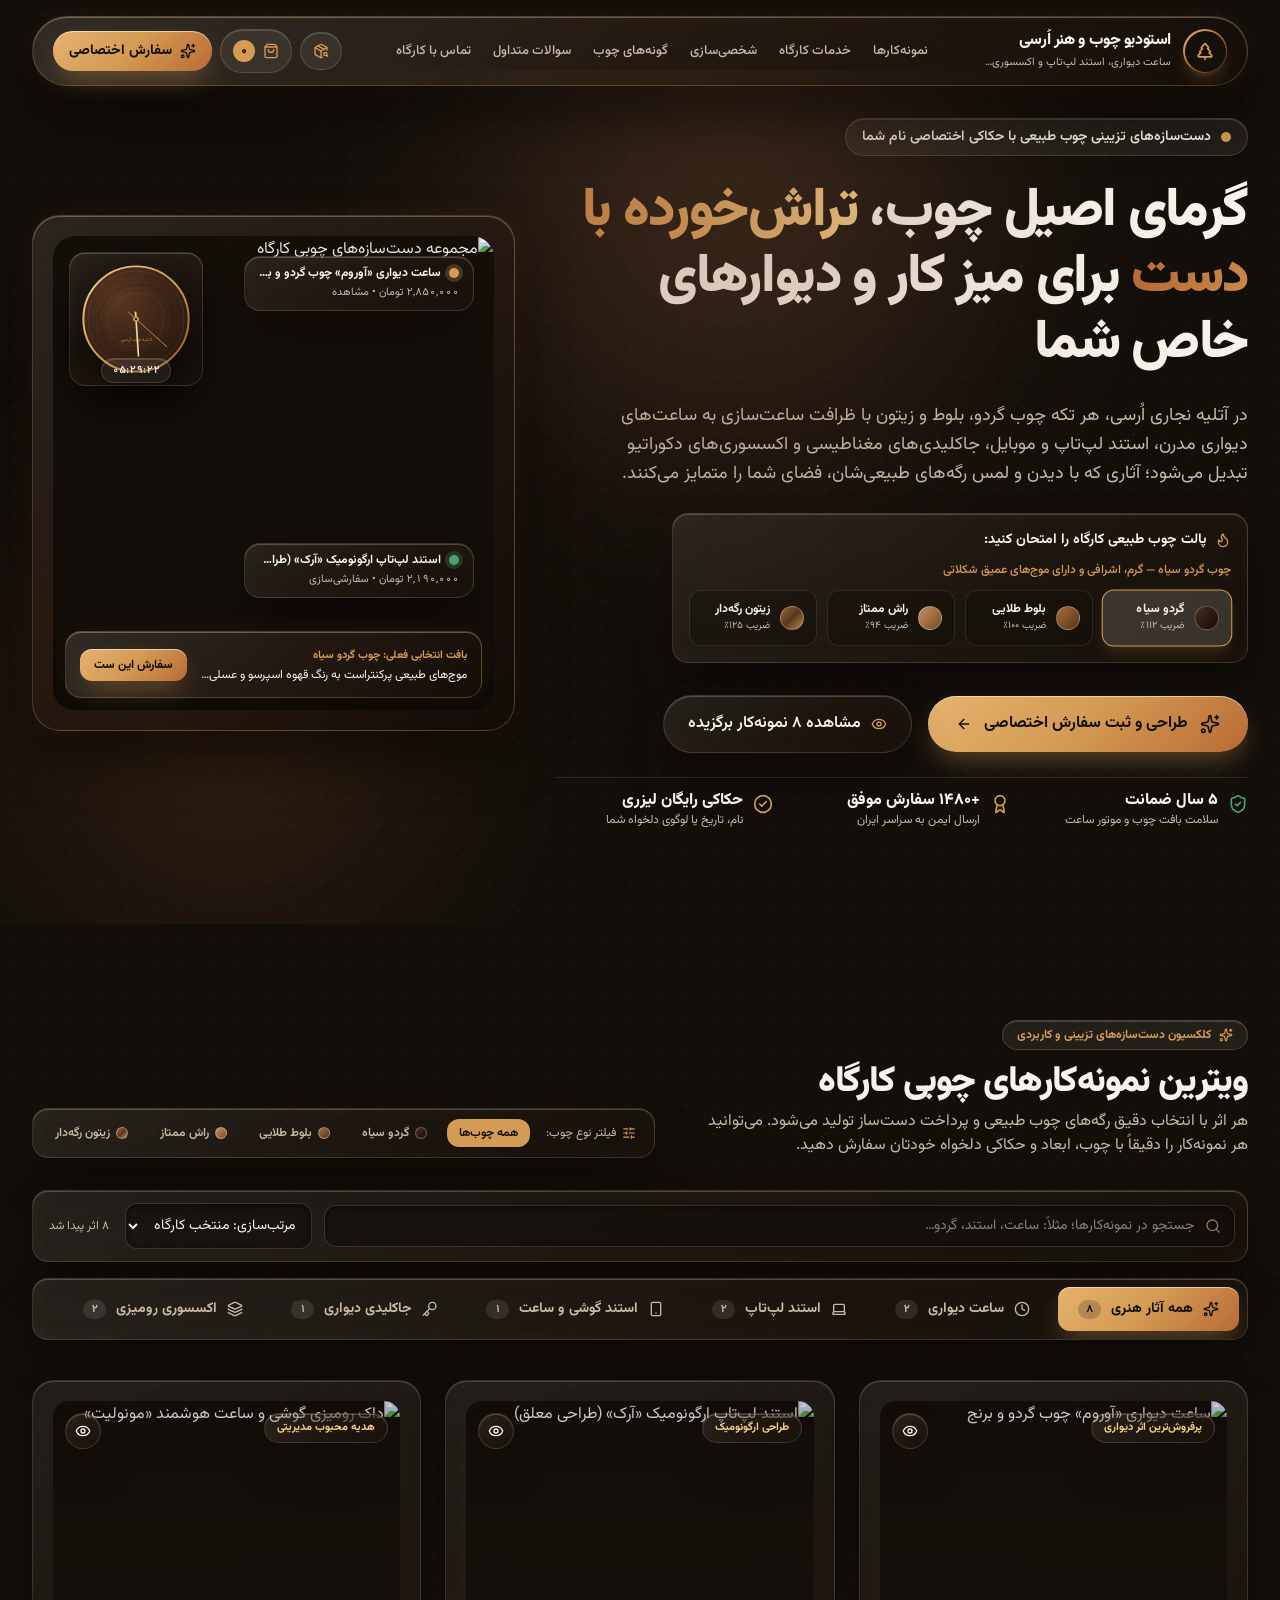
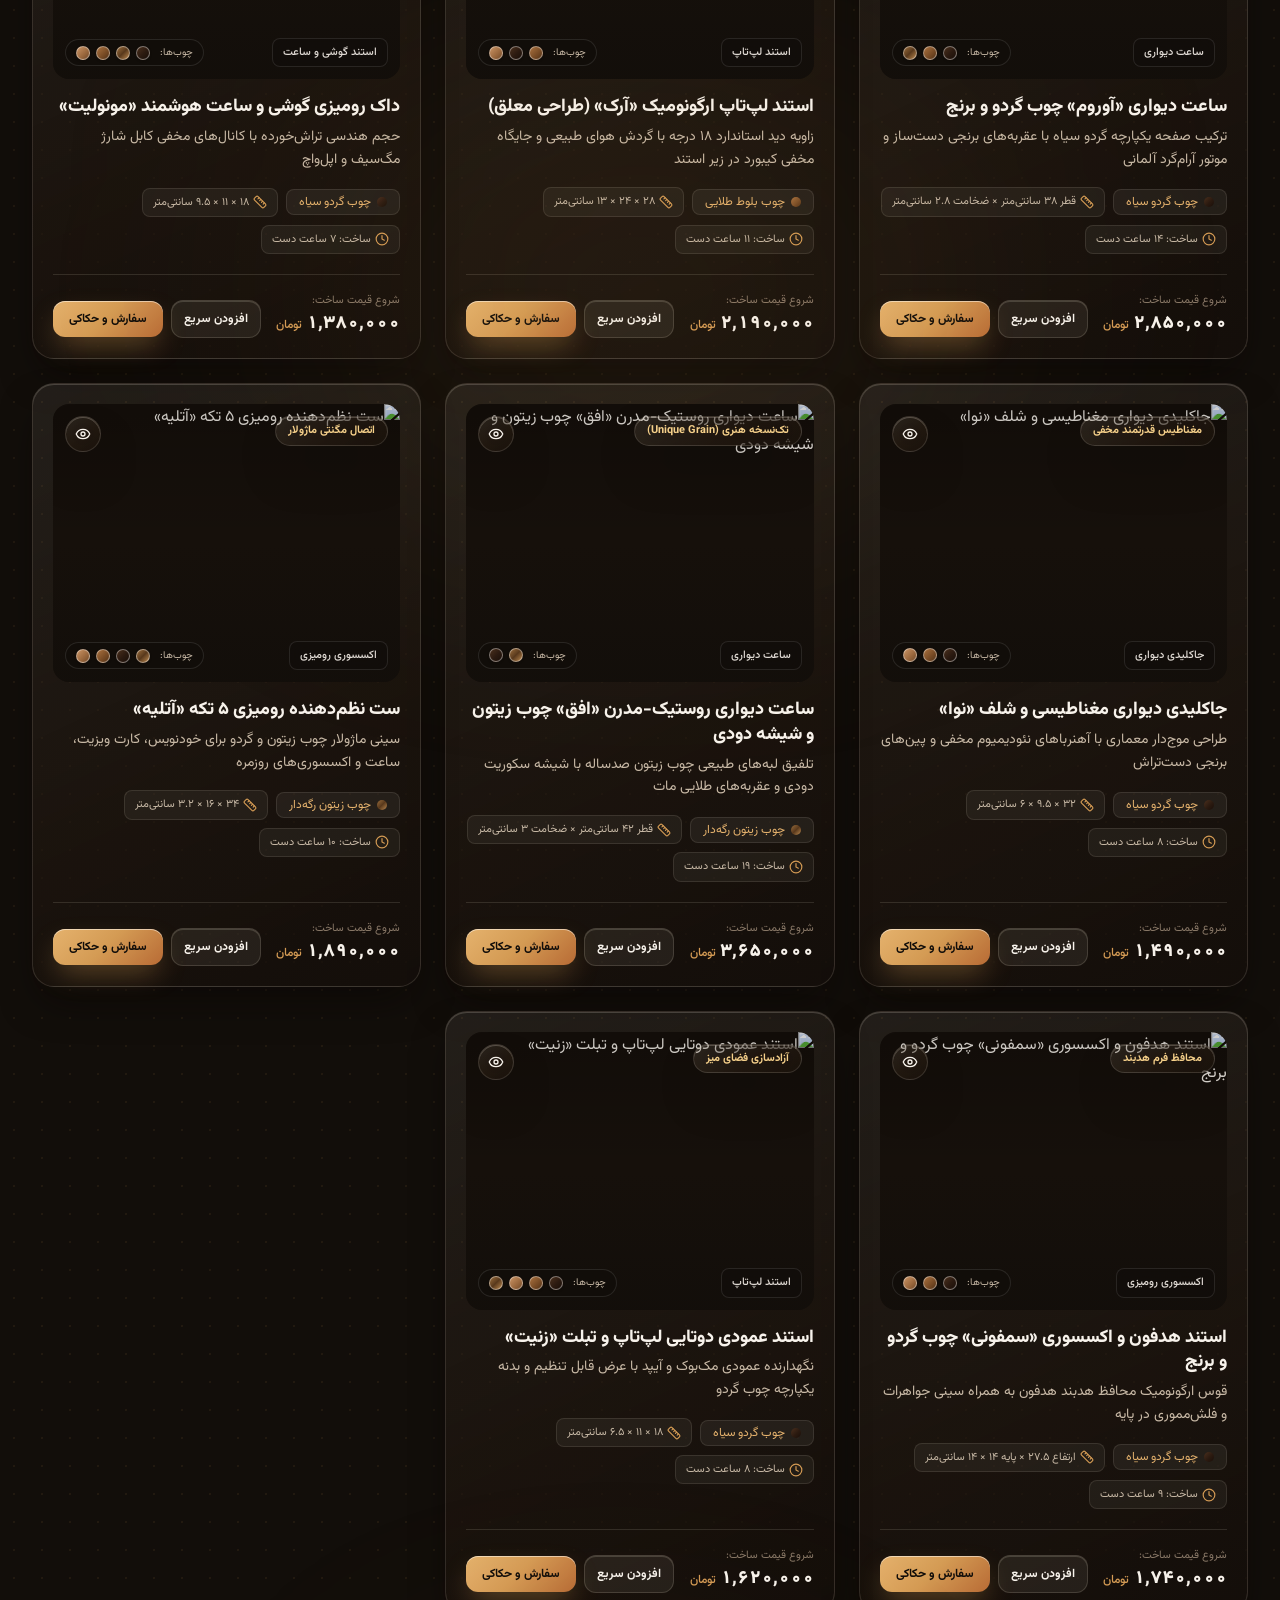
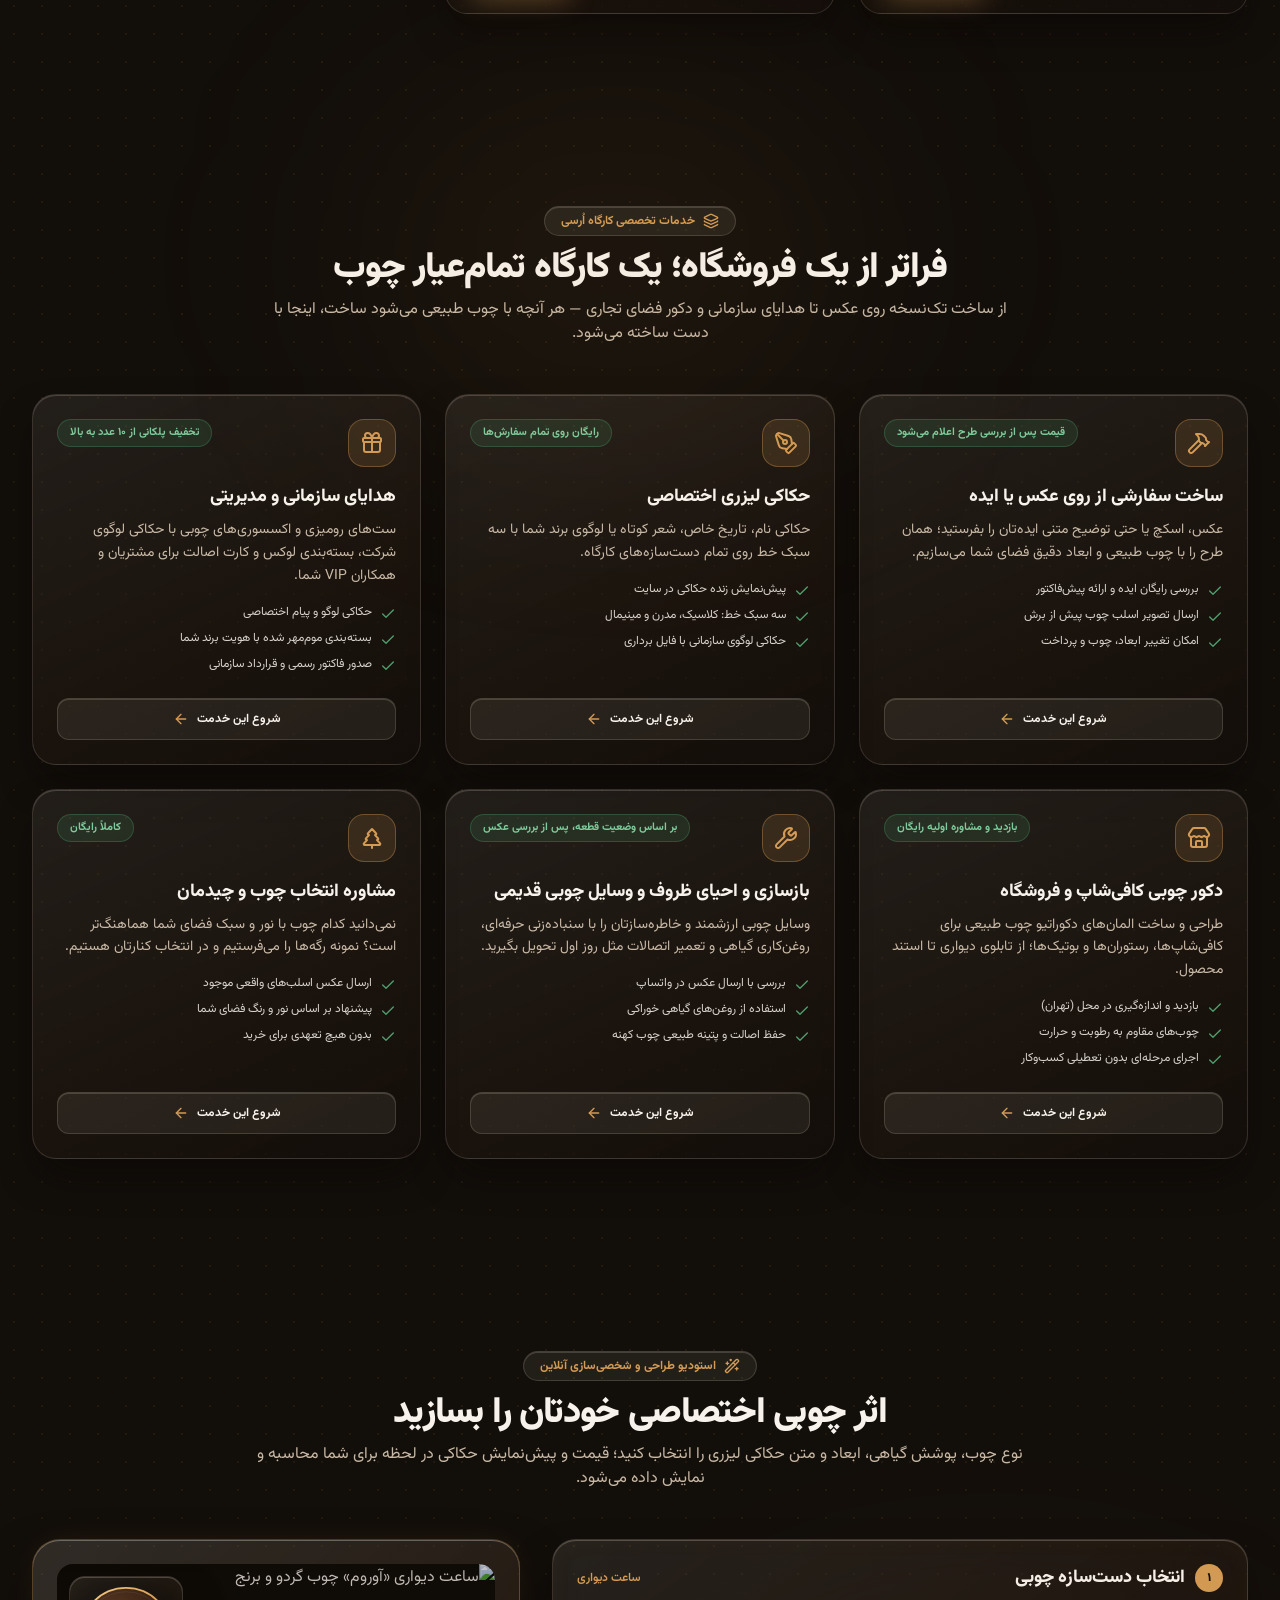
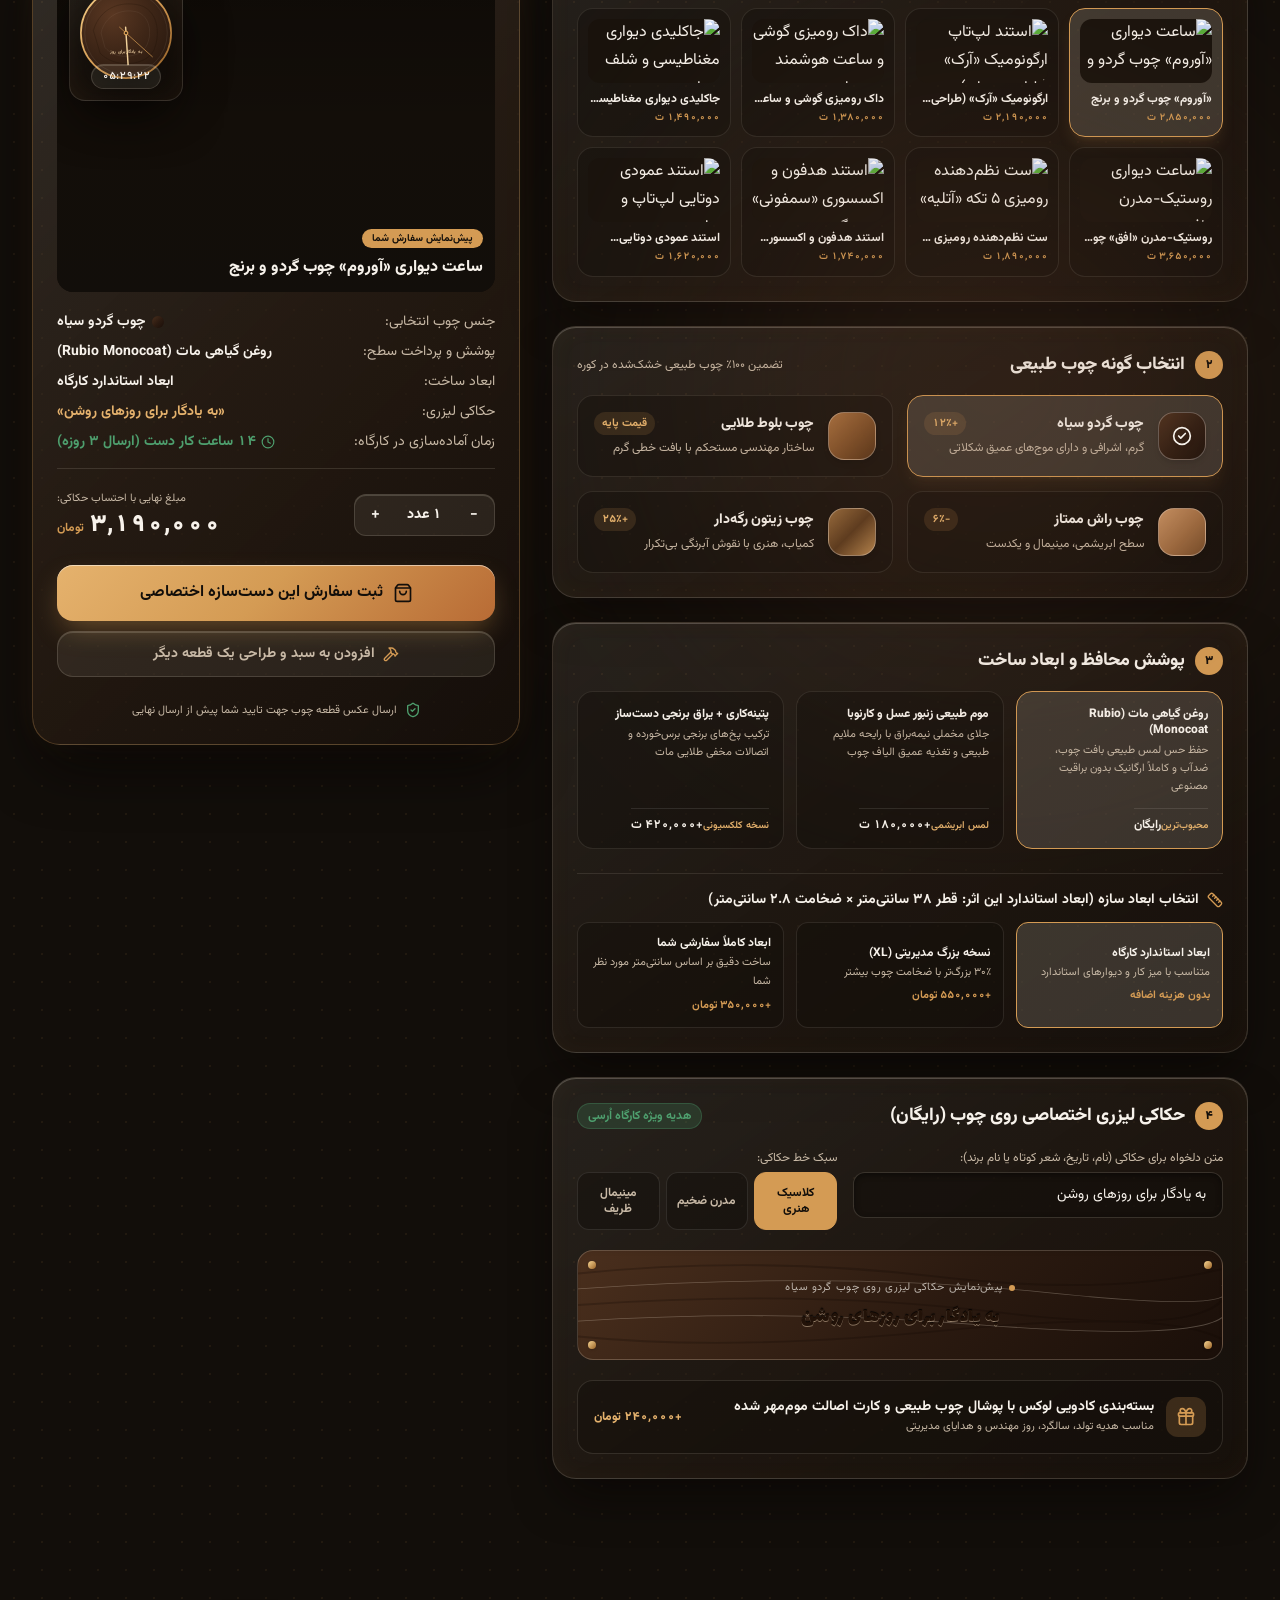
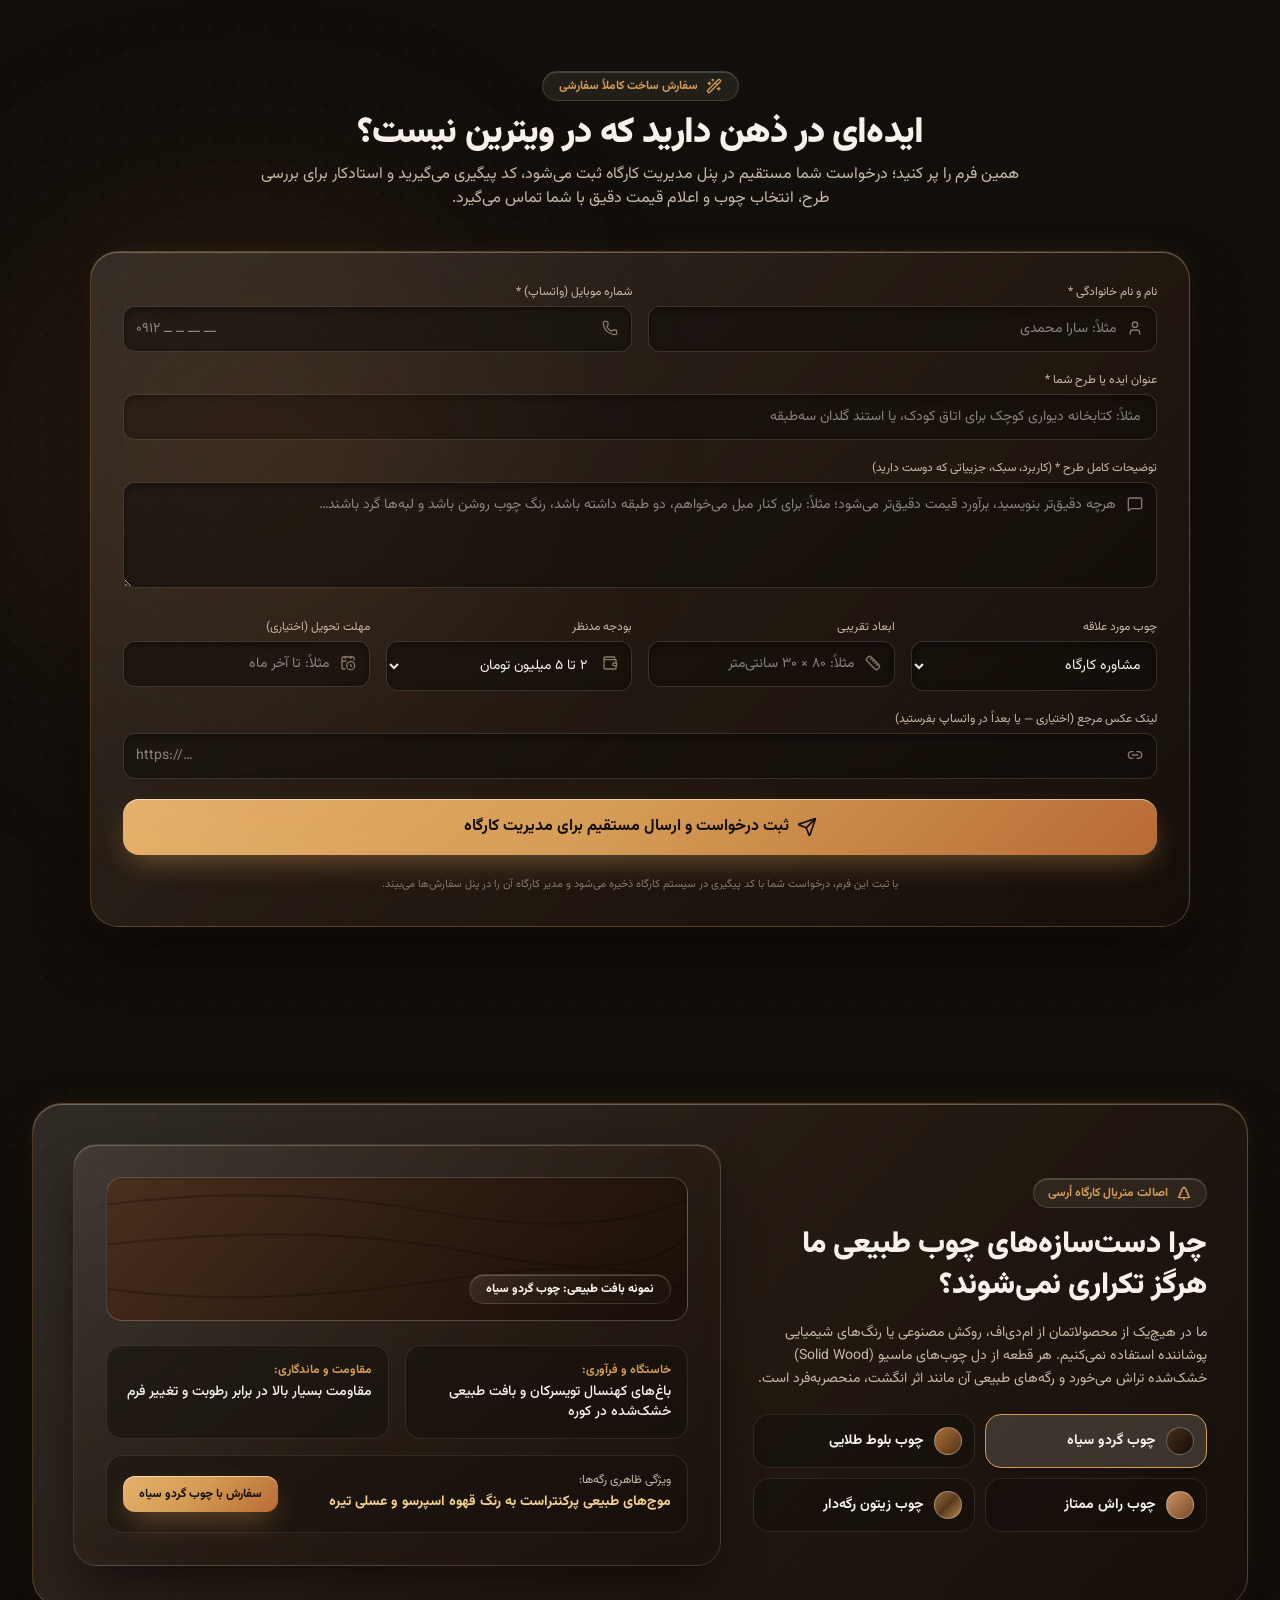
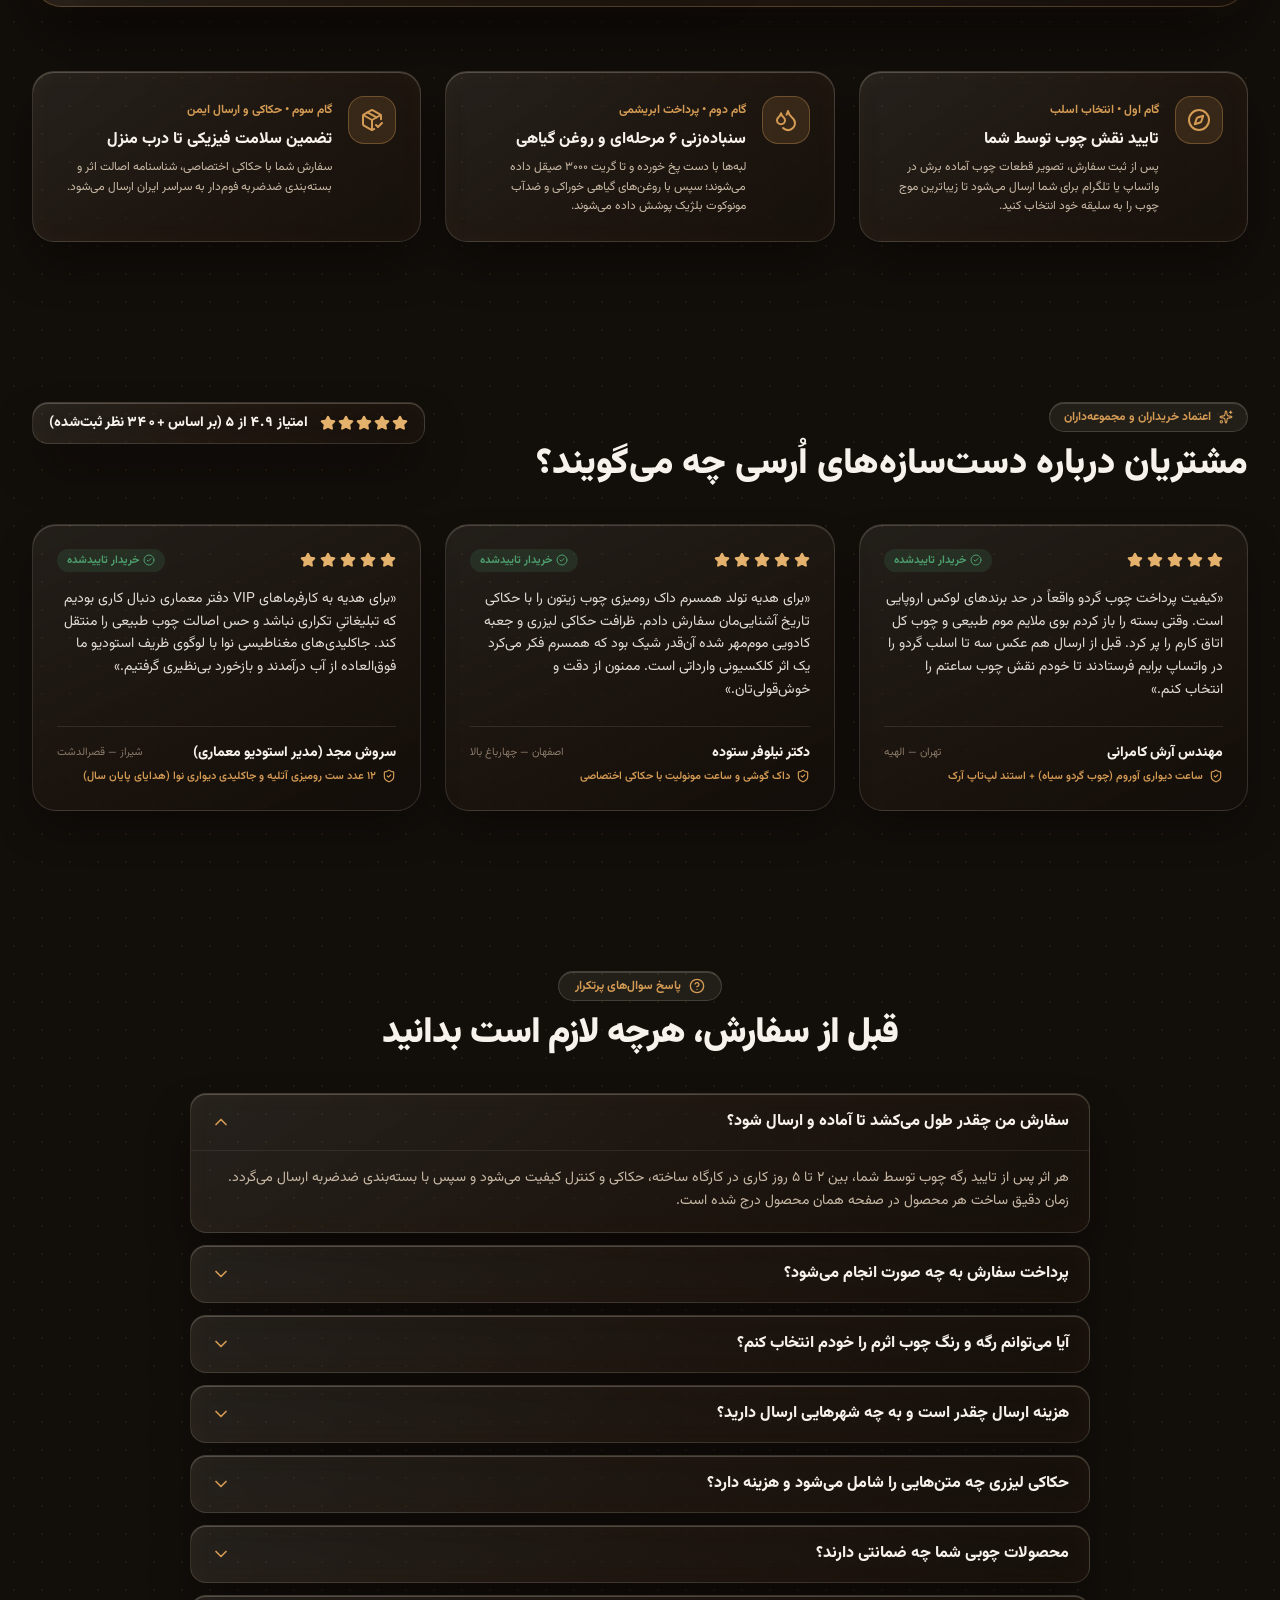
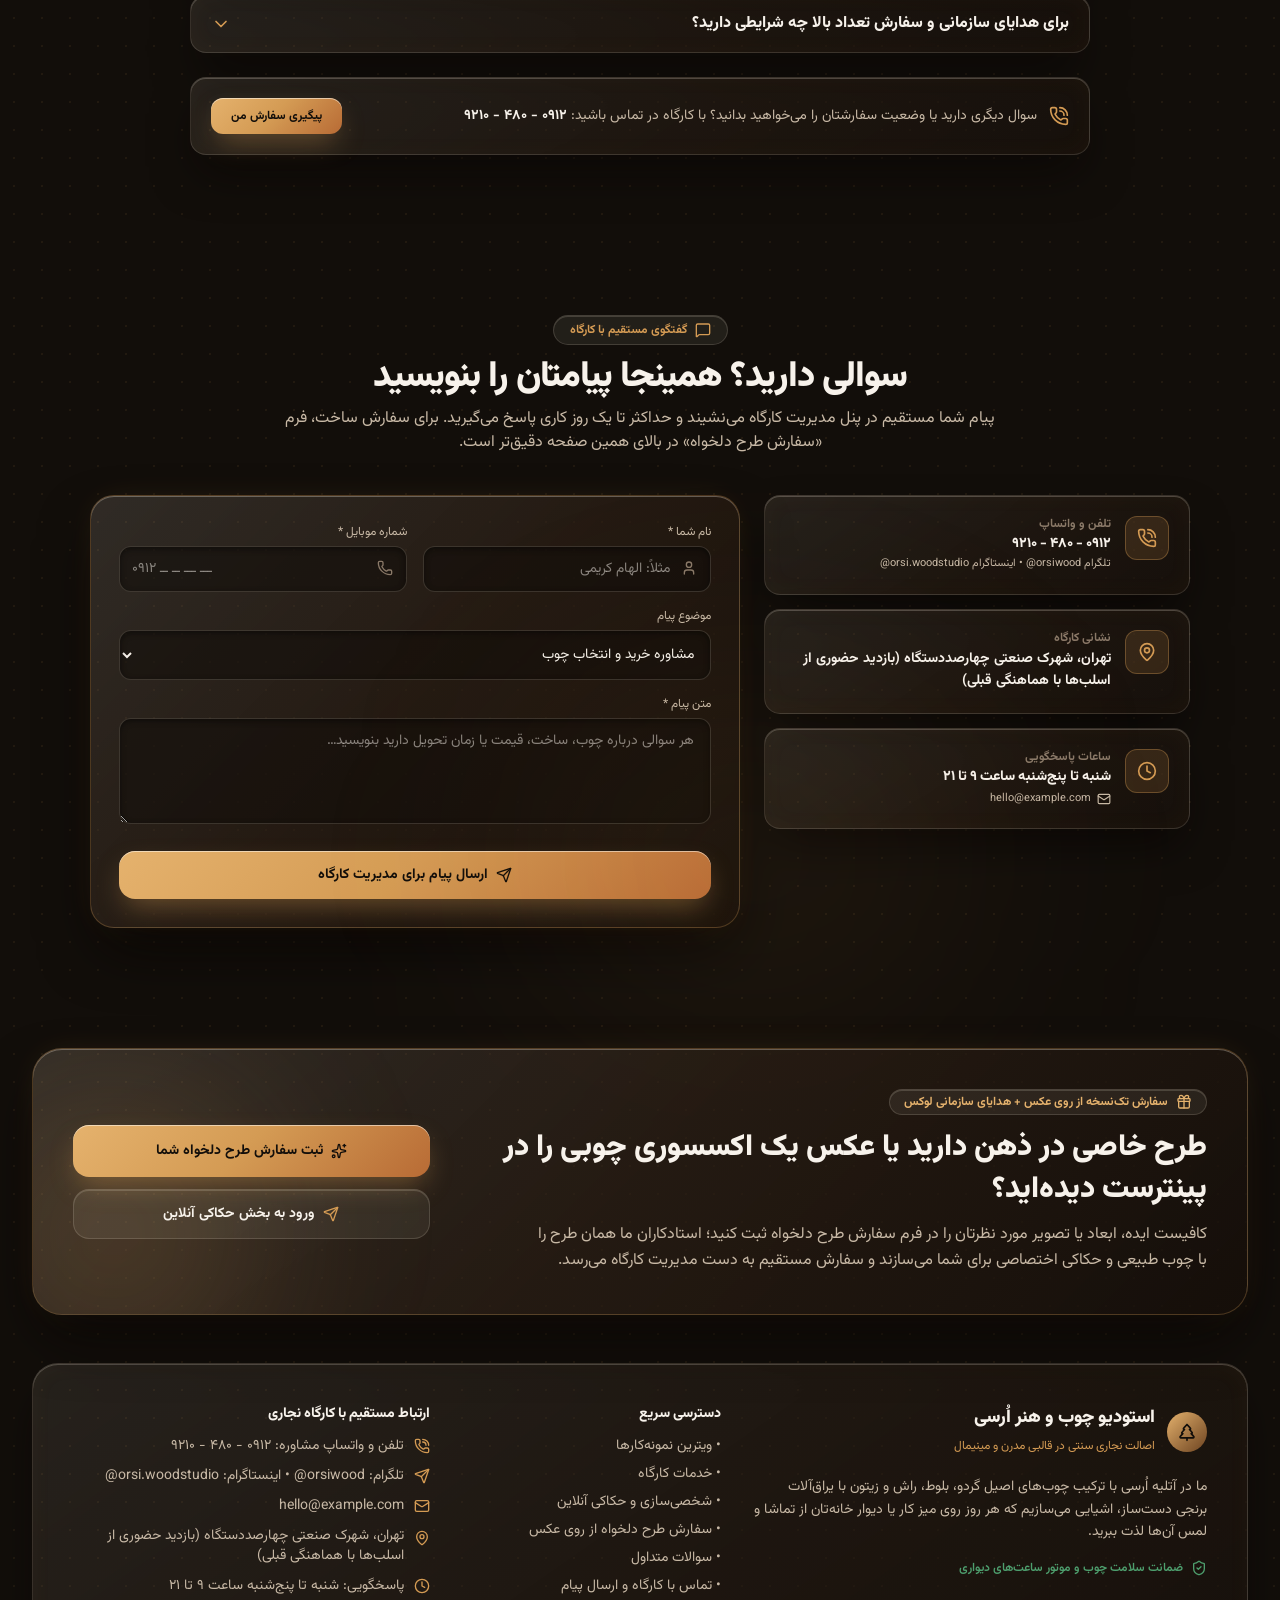
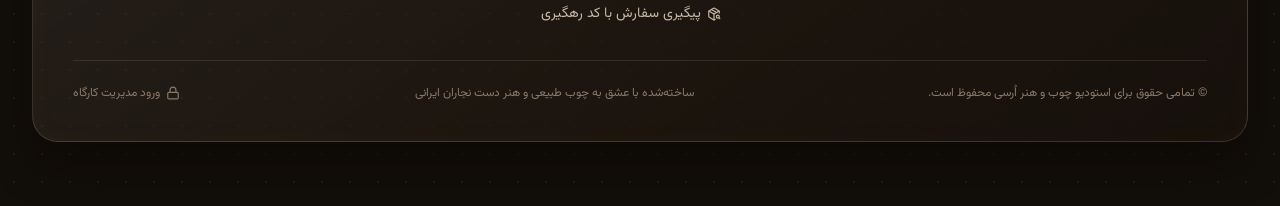
==== commit 3211d6a8: "Fix header menu overflow on desktop and tablet widths The bar packed brand + 5 long nav links + trac" ====
--- a/woodcraft-glass-site/index.html
+++ b/woodcraft-glass-site/index.html
@@ -18,28 +18,28 @@
       href="https://fonts.googleapis.com/css2?family=Lalezar&family=Vazirmatn:wght@300;400;500;600;700;800;900&display=swap"
       rel="stylesheet"
     />
-    <script type="module" crossorigin>(function(){const f=document.createElement("link").relList;if(f&&f.supports&&f.supports("modulepreload"))return;for(const v of document.querySelectorAll('link[rel="modulepreload"]'))o(v);new MutationObserver(v=>{for(const d of v)if(d.type==="childList")for(const S of d.addedNodes)S.tagName==="LINK"&&S.rel==="modulepreload"&&o(S)}).observe(document,{childList:!0,subtree:!0});function p(v){const d={};return v.integrity&&(d.integrity=v.integrity),v.referrerPolicy&&(d.referrerPolicy=v.referrerPolicy),v.crossOrigin==="use-credentials"?d.credentials="include":v.crossOrigin==="anonymous"?d.credentials="omit":d.credentials="same-origin",d}function o(v){if(v.ep)return;v.ep=!0;const d=p(v);fetch(v.href,d)}})();var Zu={exports:{}},Ws={};var xf;function O1(){if(xf)return Ws;xf=1;var u=Symbol.for("react.transitional.element"),f=Symbol.for("react.fragment");function p(o,v,d){var S=null;if(d!==void 0&&(S=""+d),v.key!==void 0&&(S=""+v.key),"key"in v){d={};for(var m in v)m!=="key"&&(d[m]=v[m])}else d=v;return v=d.ref,{$$typeof:u,type:o,key:S,ref:v!==void 0?v:null,props:d}}return Ws.Fragment=f,Ws.jsx=p,Ws.jsxs=p,Ws}var ff;function H1(){return ff||(ff=1,Zu.exports=O1()),Zu.exports}var a=H1(),Vu={exports:{}},re={};var mf;function U1(){if(mf)return re;mf=1;var u=Symbol.for("react.transitional.element"),f=Symbol.for("react.portal"),p=Symbol.for("react.fragment"),o=Symbol.for("react.strict_mode"),v=Symbol.for("react.profiler"),d=Symbol.for("react.consumer"),S=Symbol.for("react.context"),m=Symbol.for("react.forward_ref"),C=Symbol.for("react.suspense"),x=Symbol.for("react.memo"),T=Symbol.for("react.lazy"),N=Symbol.for("react.activity"),g=Symbol.iterator;function G(y){return y===null||typeof y!="object"?null:(y=g&&y[g]||y["@@iterator"],typeof y=="function"?y:null)}var $={isMounted:function(){return!1},enqueueForceUpdate:function(){},enqueueReplaceState:function(){},enqueueSetState:function(){}},R=Object.assign,le={};function xe(y,_,Z){this.props=y,this.context=_,this.refs=le,this.updater=Z||$}xe.prototype.isReactComponent={},xe.prototype.setState=function(y,_){if(typeof y!="object"&&typeof y!="function"&&y!=null)throw Error("takes an object of state variables to update or a function which returns an object of state variables.");this.updater.enqueueSetState(this,y,_,"setState")},xe.prototype.forceUpdate=function(y){this.updater.enqueueForceUpdate(this,y,"forceUpdate")};function De(){}De.prototype=xe.prototype;function L(y,_,Z){this.props=y,this.context=_,this.refs=le,this.updater=Z||$}var H=L.prototype=new De;H.constructor=L,R(H,xe.prototype),H.isPureReactComponent=!0;var A=Array.isArray;function U(){}var q={H:null,A:null,T:null,S:null},I=Object.prototype.hasOwnProperty;function Se(y,_,Z){var P=Z.ref;return{$$typeof:u,type:y,key:_,ref:P!==void 0?P:null,props:Z}}function ke(y,_){return Se(y.type,_,y.props)}function Xe(y){return typeof y=="object"&&y!==null&&y.$$typeof===u}function ie(y){var _={"=":"=0",":":"=2"};return"$"+y.replace(/[=:]/g,function(Z){return _[Z]})}var K=/\/+/g;function ee(y,_){return typeof y=="object"&&y!==null&&y.key!=null?ie(""+y.key):_.toString(36)}function ye(y){switch(y.status){case"fulfilled":return y.value;case"rejected":throw y.reason;default:switch(typeof y.status=="string"?y.then(U,U):(y.status="pending",y.then(function(_){y.status==="pending"&&(y.status="fulfilled",y.value=_)},function(_){y.status==="pending"&&(y.status="rejected",y.reason=_)})),y.status){case"fulfilled":return y.value;case"rejected":throw y.reason}}throw y}function z(y,_,Z,P,ce){var Y=typeof y;(Y==="undefined"||Y==="boolean")&&(y=null);var ue=!1;if(y===null)ue=!0;else switch(Y){case"bigint":case"string":case"number":ue=!0;break;case"object":switch(y.$$typeof){case u:case f:ue=!0;break;case T:return ue=y._init,z(ue(y._payload),_,Z,P,ce)}}if(ue)return ce=ce(y),ue=P===""?"."+ee(y,0):P,A(ce)?(Z="",ue!=null&&(Z=ue.replace(K,"$&/")+"/"),z(ce,_,Z,"",function(Et){return Et})):ce!=null&&(Xe(ce)&&(ce=ke(ce,Z+(ce.key==null||y&&y.key===ce.key?"":(""+ce.key).replace(K,"$&/")+"/")+ue)),_.push(ce)),1;ue=0;var Ge=P===""?".":P+":";if(A(y))for(var Ue=0;Ue<y.length;Ue++)P=y[Ue],Y=Ge+ee(P,Ue),ue+=z(P,_,Z,Y,ce);else if(Ue=G(y),typeof Ue=="function")for(y=Ue.call(y),Ue=0;!(P=y.next()).done;)P=P.value,Y=Ge+ee(P,Ue++),ue+=z(P,_,Z,Y,ce);else if(Y==="object"){if(typeof y.then=="function")return z(ye(y),_,Z,P,ce);throw _=String(y),Error("Objects are not valid as a React child (found: "+(_==="[object Object]"?"object with keys {"+Object.keys(y).join(", ")+"}":_)+"). If you meant to render a collection of children, use an array instead.")}return ue}function Q(y,_,Z){if(y==null)return y;var P=[],ce=0;return z(y,P,"","",function(Y){return _.call(Z,Y,ce++)}),P}function ae(y){if(y._status===-1){var _=y._result;_=_(),_.then(function(Z){(y._status===0||y._status===-1)&&(y._status=1,y._result=Z)},function(Z){(y._status===0||y._status===-1)&&(y._status=2,y._result=Z)}),y._status===-1&&(y._status=0,y._result=_)}if(y._status===1)return y._result.default;throw y._result}var fe=typeof reportError=="function"?reportError:function(y){if(typeof window=="object"&&typeof window.ErrorEvent=="function"){var _=new window.ErrorEvent("error",{bubbles:!0,cancelable:!0,message:typeof y=="object"&&y!==null&&typeof y.message=="string"?String(y.message):String(y),error:y});if(!window.dispatchEvent(_))return}else if(typeof process=="object"&&typeof process.emit=="function"){process.emit("uncaughtException",y);return}console.error(y)},je={map:Q,forEach:function(y,_,Z){Q(y,function(){_.apply(this,arguments)},Z)},count:function(y){var _=0;return Q(y,function(){_++}),_},toArray:function(y){return Q(y,function(_){return _})||[]},only:function(y){if(!Xe(y))throw Error("React.Children.only expected to receive a single React element child.");return y}};return re.Activity=N,re.Children=je,re.Component=xe,re.Fragment=p,re.Profiler=v,re.PureComponent=L,re.StrictMode=o,re.Suspense=C,re.__CLIENT_INTERNALS_DO_NOT_USE_OR_WARN_USERS_THEY_CANNOT_UPGRADE=q,re.__COMPILER_RUNTIME={__proto__:null,c:function(y){return q.H.useMemoCache(y)}},re.cache=function(y){return function(){return y.apply(null,arguments)}},re.cacheSignal=function(){return null},re.cloneElement=function(y,_,Z){if(y==null)throw Error("The argument must be a React element, but you passed "+y+".");var P=R({},y.props),ce=y.key;if(_!=null)for(Y in _.key!==void 0&&(ce=""+_.key),_)!I.call(_,Y)||Y==="key"||Y==="__self"||Y==="__source"||Y==="ref"&&_.ref===void 0||(P[Y]=_[Y]);var Y=arguments.length-2;if(Y===1)P.children=Z;else if(1<Y){for(var ue=Array(Y),Ge=0;Ge<Y;Ge++)ue[Ge]=arguments[Ge+2];P.children=ue}return Se(y.type,ce,P)},re.createContext=function(y){return y={$$typeof:S,_currentValue:y,_currentValue2:y,_threadCount:0,Provider:null,Consumer:null},y.Provider=y,y.Consumer={$$typeof:d,_context:y},y},re.createElement=function(y,_,Z){var P,ce={},Y=null;if(_!=null)for(P in _.key!==void 0&&(Y=""+_.key),_)I.call(_,P)&&P!=="key"&&P!=="__self"&&P!=="__source"&&(ce[P]=_[P]);var ue=arguments.length-2;if(ue===1)ce.children=Z;else if(1<ue){for(var Ge=Array(ue),Ue=0;Ue<ue;Ue++)Ge[Ue]=arguments[Ue+2];ce.children=Ge}if(y&&y.defaultProps)for(P in ue=y.defaultProps,ue)ce[P]===void 0&&(ce[P]=ue[P]);return Se(y,Y,ce)},re.createRef=function(){return{current:null}},re.forwardRef=function(y){return{$$typeof:m,render:y}},re.isValidElement=Xe,re.lazy=function(y){return{$$typeof:T,_payload:{_status:-1,_result:y},_init:ae}},re.memo=function(y,_){return{$$typeof:x,type:y,compare:_===void 0?null:_}},re.startTransition=function(y){var _=q.T,Z={};q.T=Z;try{var P=y(),ce=q.S;ce!==null&&ce(Z,P),typeof P=="object"&&P!==null&&typeof P.then=="function"&&P.then(U,fe)}catch(Y){fe(Y)}finally{_!==null&&Z.types!==null&&(_.types=Z.types),q.T=_}},re.unstable_useCacheRefresh=function(){return q.H.useCacheRefresh()},re.use=function(y){return q.H.use(y)},re.useActionState=function(y,_,Z){return q.H.useActionState(y,_,Z)},re.useCallback=function(y,_){return q.H.useCallback(y,_)},re.useContext=function(y){return q.H.useContext(y)},re.useDebugValue=function(){},re.useDeferredValue=function(y,_){return q.H.useDeferredValue(y,_)},re.useEffect=function(y,_){return q.H.useEffect(y,_)},re.useEffectEvent=function(y){return q.H.useEffectEvent(y)},re.useId=function(){return q.H.useId()},re.useImperativeHandle=function(y,_,Z){return q.H.useImperativeHandle(y,_,Z)},re.useInsertionEffect=function(y,_){return q.H.useInsertionEffect(y,_)},re.useLayoutEffect=function(y,_){return q.H.useLayoutEffect(y,_)},re.useMemo=function(y,_){return q.H.useMemo(y,_)},re.useOptimistic=function(y,_){return q.H.useOptimistic(y,_)},re.useReducer=function(y,_,Z){return q.H.useReducer(y,_,Z)},re.useRef=function(y){return q.H.useRef(y)},re.useState=function(y){return q.H.useState(y)},re.useSyncExternalStore=function(y,_,Z){return q.H.useSyncExternalStore(y,_,Z)},re.useTransition=function(){return q.H.useTransition()},re.version="19.2.6",re}var hf;function ar(){return hf||(hf=1,Vu.exports=U1()),Vu.exports}var F=ar(),$u={exports:{}},Is={},Ku={exports:{}},Ju={};var pf;function q1(){return pf||(pf=1,(function(u){function f(z,Q){var ae=z.length;z.push(Q);e:for(;0<ae;){var fe=ae-1>>>1,je=z[fe];if(0<v(je,Q))z[fe]=Q,z[ae]=je,ae=fe;else break e}}function p(z){return z.length===0?null:z[0]}function o(z){if(z.length===0)return null;var Q=z[0],ae=z.pop();if(ae!==Q){z[0]=ae;e:for(var fe=0,je=z.length,y=je>>>1;fe<y;){var _=2*(fe+1)-1,Z=z[_],P=_+1,ce=z[P];if(0>v(Z,ae))P<je&&0>v(ce,Z)?(z[fe]=ce,z[P]=ae,fe=P):(z[fe]=Z,z[_]=ae,fe=_);else if(P<je&&0>v(ce,ae))z[fe]=ce,z[P]=ae,fe=P;else break e}}return Q}function v(z,Q){var ae=z.sortIndex-Q.sortIndex;return ae!==0?ae:z.id-Q.id}if(u.unstable_now=void 0,typeof performance=="object"&&typeof performance.now=="function"){var d=performance;u.unstable_now=function(){return d.now()}}else{var S=Date,m=S.now();u.unstable_now=function(){return S.now()-m}}var C=[],x=[],T=1,N=null,g=3,G=!1,$=!1,R=!1,le=!1,xe=typeof setTimeout=="function"?setTimeout:null,De=typeof clearTimeout=="function"?clearTimeout:null,L=typeof setImmediate<"u"?setImmediate:null;function H(z){for(var Q=p(x);Q!==null;){if(Q.callback===null)o(x);else if(Q.startTime<=z)o(x),Q.sortIndex=Q.expirationTime,f(C,Q);else break;Q=p(x)}}function A(z){if(R=!1,H(z),!$)if(p(C)!==null)$=!0,U||(U=!0,ie());else{var Q=p(x);Q!==null&&ye(A,Q.startTime-z)}}var U=!1,q=-1,I=5,Se=-1;function ke(){return le?!0:!(u.unstable_now()-Se<I)}function Xe(){if(le=!1,U){var z=u.unstable_now();Se=z;var Q=!0;try{e:{$=!1,R&&(R=!1,De(q),q=-1),G=!0;var ae=g;try{t:{for(H(z),N=p(C);N!==null&&!(N.expirationTime>z&&ke());){var fe=N.callback;if(typeof fe=="function"){N.callback=null,g=N.priorityLevel;var je=fe(N.expirationTime<=z);if(z=u.unstable_now(),typeof je=="function"){N.callback=je,H(z),Q=!0;break t}N===p(C)&&o(C),H(z)}else o(C);N=p(C)}if(N!==null)Q=!0;else{var y=p(x);y!==null&&ye(A,y.startTime-z),Q=!1}}break e}finally{N=null,g=ae,G=!1}Q=void 0}}finally{Q?ie():U=!1}}}var ie;if(typeof L=="function")ie=function(){L(Xe)};else if(typeof MessageChannel<"u"){var K=new MessageChannel,ee=K.port2;K.port1.onmessage=Xe,ie=function(){ee.postMessage(null)}}else ie=function(){xe(Xe,0)};function ye(z,Q){q=xe(function(){z(u.unstable_now())},Q)}u.unstable_IdlePriority=5,u.unstable_ImmediatePriority=1,u.unstable_LowPriority=4,u.unstable_NormalPriority=3,u.unstable_Profiling=null,u.unstable_UserBlockingPriority=2,u.unstable_cancelCallback=function(z){z.callback=null},u.unstable_forceFrameRate=function(z){0>z||125<z?console.error("forceFrameRate takes a positive int between 0 and 125, forcing frame rates higher than 125 fps is not supported"):I=0<z?Math.floor(1e3/z):5},u.unstable_getCurrentPriorityLevel=function(){return g},u.unstable_next=function(z){switch(g){case 1:case 2:case 3:var Q=3;break;default:Q=g}var ae=g;g=Q;try{return z()}finally{g=ae}},u.unstable_requestPaint=function(){le=!0},u.unstable_runWithPriority=function(z,Q){switch(z){case 1:case 2:case 3:case 4:case 5:break;default:z=3}var ae=g;g=z;try{return Q()}finally{g=ae}},u.unstable_scheduleCallback=function(z,Q,ae){var fe=u.unstable_now();switch(typeof ae=="object"&&ae!==null?(ae=ae.delay,ae=typeof ae=="number"&&0<ae?fe+ae:fe):ae=fe,z){case 1:var je=-1;break;case 2:je=250;break;case 5:je=1073741823;break;case 4:je=1e4;break;default:je=5e3}return je=ae+je,z={id:T++,callback:Q,priorityLevel:z,startTime:ae,expirationTime:je,sortIndex:-1},ae>fe?(z.sortIndex=ae,f(x,z),p(C)===null&&z===p(x)&&(R?(De(q),q=-1):R=!0,ye(A,ae-fe))):(z.sortIndex=je,f(C,z),$||G||($=!0,U||(U=!0,ie()))),z},u.unstable_shouldYield=ke,u.unstable_wrapCallback=function(z){var Q=g;return function(){var ae=g;g=Q;try{return z.apply(this,arguments)}finally{g=ae}}}})(Ju)),Ju}var gf;function R1(){return gf||(gf=1,Ku.exports=q1()),Ku.exports}var Wu={exports:{}},st={};var bf;function L1(){if(bf)return st;bf=1;var u=ar();function f(C){var x="https://react.dev/errors/"+C;if(1<arguments.length){x+="?args[]="+encodeURIComponent(arguments[1]);for(var T=2;T<arguments.length;T++)x+="&args[]="+encodeURIComponent(arguments[T])}return"Minified React error #"+C+"; visit "+x+" for the full message or use the non-minified dev environment for full errors and additional helpful warnings."}function p(){}var o={d:{f:p,r:function(){throw Error(f(522))},D:p,C:p,L:p,m:p,X:p,S:p,M:p},p:0,findDOMNode:null},v=Symbol.for("react.portal");function d(C,x,T){var N=3<arguments.length&&arguments[3]!==void 0?arguments[3]:null;return{$$typeof:v,key:N==null?null:""+N,children:C,containerInfo:x,implementation:T}}var S=u.__CLIENT_INTERNALS_DO_NOT_USE_OR_WARN_USERS_THEY_CANNOT_UPGRADE;function m(C,x){if(C==="font")return"";if(typeof x=="string")return x==="use-credentials"?x:""}return st.__DOM_INTERNALS_DO_NOT_USE_OR_WARN_USERS_THEY_CANNOT_UPGRADE=o,st.createPortal=function(C,x){var T=2<arguments.length&&arguments[2]!==void 0?arguments[2]:null;if(!x||x.nodeType!==1&&x.nodeType!==9&&x.nodeType!==11)throw Error(f(299));return d(C,x,null,T)},st.flushSync=function(C){var x=S.T,T=o.p;try{if(S.T=null,o.p=2,C)return C()}finally{S.T=x,o.p=T,o.d.f()}},st.preconnect=function(C,x){typeof C=="string"&&(x?(x=x.crossOrigin,x=typeof x=="string"?x==="use-credentials"?x:"":void 0):x=null,o.d.C(C,x))},st.prefetchDNS=function(C){typeof C=="string"&&o.d.D(C)},st.preinit=function(C,x){if(typeof C=="string"&&x&&typeof x.as=="string"){var T=x.as,N=m(T,x.crossOrigin),g=typeof x.integrity=="string"?x.integrity:void 0,G=typeof x.fetchPriority=="string"?x.fetchPriority:void 0;T==="style"?o.d.S(C,typeof x.precedence=="string"?x.precedence:void 0,{crossOrigin:N,integrity:g,fetchPriority:G}):T==="script"&&o.d.X(C,{crossOrigin:N,integrity:g,fetchPriority:G,nonce:typeof x.nonce=="string"?x.nonce:void 0})}},st.preinitModule=function(C,x){if(typeof C=="string")if(typeof x=="object"&&x!==null){if(x.as==null||x.as==="script"){var T=m(x.as,x.crossOrigin);o.d.M(C,{crossOrigin:T,integrity:typeof x.integrity=="string"?x.integrity:void 0,nonce:typeof x.nonce=="string"?x.nonce:void 0})}}else x==null&&o.d.M(C)},st.preload=function(C,x){if(typeof C=="string"&&typeof x=="object"&&x!==null&&typeof x.as=="string"){var T=x.as,N=m(T,x.crossOrigin);o.d.L(C,T,{crossOrigin:N,integrity:typeof x.integrity=="string"?x.integrity:void 0,nonce:typeof x.nonce=="string"?x.nonce:void 0,type:typeof x.type=="string"?x.type:void 0,fetchPriority:typeof x.fetchPriority=="string"?x.fetchPriority:void 0,referrerPolicy:typeof x.referrerPolicy=="string"?x.referrerPolicy:void 0,imageSrcSet:typeof x.imageSrcSet=="string"?x.imageSrcSet:void 0,imageSizes:typeof x.imageSizes=="string"?x.imageSizes:void 0,media:typeof x.media=="string"?x.media:void 0})}},st.preloadModule=function(C,x){if(typeof C=="string")if(x){var T=m(x.as,x.crossOrigin);o.d.m(C,{as:typeof x.as=="string"&&x.as!=="script"?x.as:void 0,crossOrigin:T,integrity:typeof x.integrity=="string"?x.integrity:void 0})}else o.d.m(C)},st.requestFormReset=function(C){o.d.r(C)},st.unstable_batchedUpdates=function(C,x){return C(x)},st.useFormState=function(C,x,T){return S.H.useFormState(C,x,T)},st.useFormStatus=function(){return S.H.useHostTransitionStatus()},st.version="19.2.6",st}var vf;function G1(){if(vf)return Wu.exports;vf=1;function u(){if(!(typeof __REACT_DEVTOOLS_GLOBAL_HOOK__>"u"||typeof __REACT_DEVTOOLS_GLOBAL_HOOK__.checkDCE!="function"))try{__REACT_DEVTOOLS_GLOBAL_HOOK__.checkDCE(u)}catch(f){console.error(f)}}return u(),Wu.exports=L1(),Wu.exports}var yf;function Y1(){if(yf)return Is;yf=1;var u=R1(),f=ar(),p=G1();function o(e){var t="https://react.dev/errors/"+e;if(1<arguments.length){t+="?args[]="+encodeURIComponent(arguments[1]);for(var l=2;l<arguments.length;l++)t+="&args[]="+encodeURIComponent(arguments[l])}return"Minified React error #"+e+"; visit "+t+" for the full message or use the non-minified dev environment for full errors and additional helpful warnings."}function v(e){return!(!e||e.nodeType!==1&&e.nodeType!==9&&e.nodeType!==11)}function d(e){var t=e,l=e;if(e.alternate)for(;t.return;)t=t.return;else{e=t;do t=e,(t.flags&4098)!==0&&(l=t.return),e=t.return;while(e)}return t.tag===3?l:null}function S(e){if(e.tag===13){var t=e.memoizedState;if(t===null&&(e=e.alternate,e!==null&&(t=e.memoizedState)),t!==null)return t.dehydrated}return null}function m(e){if(e.tag===31){var t=e.memoizedState;if(t===null&&(e=e.alternate,e!==null&&(t=e.memoizedState)),t!==null)return t.dehydrated}return null}function C(e){if(d(e)!==e)throw Error(o(188))}function x(e){var t=e.alternate;if(!t){if(t=d(e),t===null)throw Error(o(188));return t!==e?null:e}for(var l=e,s=t;;){var n=l.return;if(n===null)break;var i=n.alternate;if(i===null){if(s=n.return,s!==null){l=s;continue}break}if(n.child===i.child){for(i=n.child;i;){if(i===l)return C(n),e;if(i===s)return C(n),t;i=i.sibling}throw Error(o(188))}if(l.return!==s.return)l=n,s=i;else{for(var c=!1,r=n.child;r;){if(r===l){c=!0,l=n,s=i;break}if(r===s){c=!0,s=n,l=i;break}r=r.sibling}if(!c){for(r=i.child;r;){if(r===l){c=!0,l=i,s=n;break}if(r===s){c=!0,s=i,l=n;break}r=r.sibling}if(!c)throw Error(o(189))}}if(l.alternate!==s)throw Error(o(190))}if(l.tag!==3)throw Error(o(188));return l.stateNode.current===l?e:t}function T(e){var t=e.tag;if(t===5||t===26||t===27||t===6)return e;for(e=e.child;e!==null;){if(t=T(e),t!==null)return t;e=e.sibling}return null}var N=Object.assign,g=Symbol.for("react.element"),G=Symbol.for("react.transitional.element"),$=Symbol.for("react.portal"),R=Symbol.for("react.fragment"),le=Symbol.for("react.strict_mode"),xe=Symbol.for("react.profiler"),De=Symbol.for("react.consumer"),L=Symbol.for("react.context"),H=Symbol.for("react.forward_ref"),A=Symbol.for("react.suspense"),U=Symbol.for("react.suspense_list"),q=Symbol.for("react.memo"),I=Symbol.for("react.lazy"),Se=Symbol.for("react.activity"),ke=Symbol.for("react.memo_cache_sentinel"),Xe=Symbol.iterator;function ie(e){return e===null||typeof e!="object"?null:(e=Xe&&e[Xe]||e["@@iterator"],typeof e=="function"?e:null)}var K=Symbol.for("react.client.reference");function ee(e){if(e==null)return null;if(typeof e=="function")return e.$$typeof===K?null:e.displayName||e.name||null;if(typeof e=="string")return e;switch(e){case R:return"Fragment";case xe:return"Profiler";case le:return"StrictMode";case A:return"Suspense";case U:return"SuspenseList";case Se:return"Activity"}if(typeof e=="object")switch(e.$$typeof){case $:return"Portal";case L:return e.displayName||"Context";case De:return(e._context.displayName||"Context")+".Consumer";case H:var t=e.render;return e=e.displayName,e||(e=t.displayName||t.name||"",e=e!==""?"ForwardRef("+e+")":"ForwardRef"),e;case q:return t=e.displayName||null,t!==null?t:ee(e.type)||"Memo";case I:t=e._payload,e=e._init;try{return ee(e(t))}catch{}}return null}var ye=Array.isArray,z=f.__CLIENT_INTERNALS_DO_NOT_USE_OR_WARN_USERS_THEY_CANNOT_UPGRADE,Q=p.__DOM_INTERNALS_DO_NOT_USE_OR_WARN_USERS_THEY_CANNOT_UPGRADE,ae={pending:!1,data:null,method:null,action:null},fe=[],je=-1;function y(e){return{current:e}}function _(e){0>je||(e.current=fe[je],fe[je]=null,je--)}function Z(e,t){je++,fe[je]=e.current,e.current=t}var P=y(null),ce=y(null),Y=y(null),ue=y(null);function Ge(e,t){switch(Z(Y,t),Z(ce,e),Z(P,null),t.nodeType){case 9:case 11:e=(e=t.documentElement)&&(e=e.namespaceURI)?kx(e):0;break;default:if(e=t.tagName,t=t.namespaceURI)t=kx(t),e=_x(t,e);else switch(e){case"svg":e=1;break;case"math":e=2;break;default:e=0}}_(P),Z(P,e)}function Ue(){_(P),_(ce),_(Y)}function Et(e){e.memoizedState!==null&&Z(ue,e);var t=P.current,l=_x(t,e.type);t!==l&&(Z(ce,e),Z(P,l))}function ma(e){ce.current===e&&(_(P),_(ce)),ue.current===e&&(_(ue),Vs._currentValue=ae)}var Ai,rr;function Ql(e){if(Ai===void 0)try{throw Error()}catch(l){var t=l.stack.trim().match(/\n( *(at )?)/);Ai=t&&t[1]||"",rr=-1<l.stack.indexOf(`
+    <script type="module" crossorigin>(function(){const f=document.createElement("link").relList;if(f&&f.supports&&f.supports("modulepreload"))return;for(const v of document.querySelectorAll('link[rel="modulepreload"]'))o(v);new MutationObserver(v=>{for(const d of v)if(d.type==="childList")for(const N of d.addedNodes)N.tagName==="LINK"&&N.rel==="modulepreload"&&o(N)}).observe(document,{childList:!0,subtree:!0});function p(v){const d={};return v.integrity&&(d.integrity=v.integrity),v.referrerPolicy&&(d.referrerPolicy=v.referrerPolicy),v.crossOrigin==="use-credentials"?d.credentials="include":v.crossOrigin==="anonymous"?d.credentials="omit":d.credentials="same-origin",d}function o(v){if(v.ep)return;v.ep=!0;const d=p(v);fetch(v.href,d)}})();var Zu={exports:{}},Ws={};var xf;function O1(){if(xf)return Ws;xf=1;var u=Symbol.for("react.transitional.element"),f=Symbol.for("react.fragment");function p(o,v,d){var N=null;if(d!==void 0&&(N=""+d),v.key!==void 0&&(N=""+v.key),"key"in v){d={};for(var m in v)m!=="key"&&(d[m]=v[m])}else d=v;return v=d.ref,{$$typeof:u,type:o,key:N,ref:v!==void 0?v:null,props:d}}return Ws.Fragment=f,Ws.jsx=p,Ws.jsxs=p,Ws}var ff;function H1(){return ff||(ff=1,Zu.exports=O1()),Zu.exports}var a=H1(),Vu={exports:{}},re={};var mf;function U1(){if(mf)return re;mf=1;var u=Symbol.for("react.transitional.element"),f=Symbol.for("react.portal"),p=Symbol.for("react.fragment"),o=Symbol.for("react.strict_mode"),v=Symbol.for("react.profiler"),d=Symbol.for("react.consumer"),N=Symbol.for("react.context"),m=Symbol.for("react.forward_ref"),C=Symbol.for("react.suspense"),x=Symbol.for("react.memo"),T=Symbol.for("react.lazy"),S=Symbol.for("react.activity"),g=Symbol.iterator;function G(y){return y===null||typeof y!="object"?null:(y=g&&y[g]||y["@@iterator"],typeof y=="function"?y:null)}var $={isMounted:function(){return!1},enqueueForceUpdate:function(){},enqueueReplaceState:function(){},enqueueSetState:function(){}},R=Object.assign,le={};function xe(y,_,Z){this.props=y,this.context=_,this.refs=le,this.updater=Z||$}xe.prototype.isReactComponent={},xe.prototype.setState=function(y,_){if(typeof y!="object"&&typeof y!="function"&&y!=null)throw Error("takes an object of state variables to update or a function which returns an object of state variables.");this.updater.enqueueSetState(this,y,_,"setState")},xe.prototype.forceUpdate=function(y){this.updater.enqueueForceUpdate(this,y,"forceUpdate")};function De(){}De.prototype=xe.prototype;function L(y,_,Z){this.props=y,this.context=_,this.refs=le,this.updater=Z||$}var H=L.prototype=new De;H.constructor=L,R(H,xe.prototype),H.isPureReactComponent=!0;var A=Array.isArray;function U(){}var q={H:null,A:null,T:null,S:null},I=Object.prototype.hasOwnProperty;function Se(y,_,Z){var P=Z.ref;return{$$typeof:u,type:y,key:_,ref:P!==void 0?P:null,props:Z}}function ke(y,_){return Se(y.type,_,y.props)}function Xe(y){return typeof y=="object"&&y!==null&&y.$$typeof===u}function ie(y){var _={"=":"=0",":":"=2"};return"$"+y.replace(/[=:]/g,function(Z){return _[Z]})}var K=/\/+/g;function ee(y,_){return typeof y=="object"&&y!==null&&y.key!=null?ie(""+y.key):_.toString(36)}function ye(y){switch(y.status){case"fulfilled":return y.value;case"rejected":throw y.reason;default:switch(typeof y.status=="string"?y.then(U,U):(y.status="pending",y.then(function(_){y.status==="pending"&&(y.status="fulfilled",y.value=_)},function(_){y.status==="pending"&&(y.status="rejected",y.reason=_)})),y.status){case"fulfilled":return y.value;case"rejected":throw y.reason}}throw y}function z(y,_,Z,P,ce){var Y=typeof y;(Y==="undefined"||Y==="boolean")&&(y=null);var ue=!1;if(y===null)ue=!0;else switch(Y){case"bigint":case"string":case"number":ue=!0;break;case"object":switch(y.$$typeof){case u:case f:ue=!0;break;case T:return ue=y._init,z(ue(y._payload),_,Z,P,ce)}}if(ue)return ce=ce(y),ue=P===""?"."+ee(y,0):P,A(ce)?(Z="",ue!=null&&(Z=ue.replace(K,"$&/")+"/"),z(ce,_,Z,"",function(Et){return Et})):ce!=null&&(Xe(ce)&&(ce=ke(ce,Z+(ce.key==null||y&&y.key===ce.key?"":(""+ce.key).replace(K,"$&/")+"/")+ue)),_.push(ce)),1;ue=0;var Ge=P===""?".":P+":";if(A(y))for(var Ue=0;Ue<y.length;Ue++)P=y[Ue],Y=Ge+ee(P,Ue),ue+=z(P,_,Z,Y,ce);else if(Ue=G(y),typeof Ue=="function")for(y=Ue.call(y),Ue=0;!(P=y.next()).done;)P=P.value,Y=Ge+ee(P,Ue++),ue+=z(P,_,Z,Y,ce);else if(Y==="object"){if(typeof y.then=="function")return z(ye(y),_,Z,P,ce);throw _=String(y),Error("Objects are not valid as a React child (found: "+(_==="[object Object]"?"object with keys {"+Object.keys(y).join(", ")+"}":_)+"). If you meant to render a collection of children, use an array instead.")}return ue}function Q(y,_,Z){if(y==null)return y;var P=[],ce=0;return z(y,P,"","",function(Y){return _.call(Z,Y,ce++)}),P}function ae(y){if(y._status===-1){var _=y._result;_=_(),_.then(function(Z){(y._status===0||y._status===-1)&&(y._status=1,y._result=Z)},function(Z){(y._status===0||y._status===-1)&&(y._status=2,y._result=Z)}),y._status===-1&&(y._status=0,y._result=_)}if(y._status===1)return y._result.default;throw y._result}var fe=typeof reportError=="function"?reportError:function(y){if(typeof window=="object"&&typeof window.ErrorEvent=="function"){var _=new window.ErrorEvent("error",{bubbles:!0,cancelable:!0,message:typeof y=="object"&&y!==null&&typeof y.message=="string"?String(y.message):String(y),error:y});if(!window.dispatchEvent(_))return}else if(typeof process=="object"&&typeof process.emit=="function"){process.emit("uncaughtException",y);return}console.error(y)},je={map:Q,forEach:function(y,_,Z){Q(y,function(){_.apply(this,arguments)},Z)},count:function(y){var _=0;return Q(y,function(){_++}),_},toArray:function(y){return Q(y,function(_){return _})||[]},only:function(y){if(!Xe(y))throw Error("React.Children.only expected to receive a single React element child.");return y}};return re.Activity=S,re.Children=je,re.Component=xe,re.Fragment=p,re.Profiler=v,re.PureComponent=L,re.StrictMode=o,re.Suspense=C,re.__CLIENT_INTERNALS_DO_NOT_USE_OR_WARN_USERS_THEY_CANNOT_UPGRADE=q,re.__COMPILER_RUNTIME={__proto__:null,c:function(y){return q.H.useMemoCache(y)}},re.cache=function(y){return function(){return y.apply(null,arguments)}},re.cacheSignal=function(){return null},re.cloneElement=function(y,_,Z){if(y==null)throw Error("The argument must be a React element, but you passed "+y+".");var P=R({},y.props),ce=y.key;if(_!=null)for(Y in _.key!==void 0&&(ce=""+_.key),_)!I.call(_,Y)||Y==="key"||Y==="__self"||Y==="__source"||Y==="ref"&&_.ref===void 0||(P[Y]=_[Y]);var Y=arguments.length-2;if(Y===1)P.children=Z;else if(1<Y){for(var ue=Array(Y),Ge=0;Ge<Y;Ge++)ue[Ge]=arguments[Ge+2];P.children=ue}return Se(y.type,ce,P)},re.createContext=function(y){return y={$$typeof:N,_currentValue:y,_currentValue2:y,_threadCount:0,Provider:null,Consumer:null},y.Provider=y,y.Consumer={$$typeof:d,_context:y},y},re.createElement=function(y,_,Z){var P,ce={},Y=null;if(_!=null)for(P in _.key!==void 0&&(Y=""+_.key),_)I.call(_,P)&&P!=="key"&&P!=="__self"&&P!=="__source"&&(ce[P]=_[P]);var ue=arguments.length-2;if(ue===1)ce.children=Z;else if(1<ue){for(var Ge=Array(ue),Ue=0;Ue<ue;Ue++)Ge[Ue]=arguments[Ue+2];ce.children=Ge}if(y&&y.defaultProps)for(P in ue=y.defaultProps,ue)ce[P]===void 0&&(ce[P]=ue[P]);return Se(y,Y,ce)},re.createRef=function(){return{current:null}},re.forwardRef=function(y){return{$$typeof:m,render:y}},re.isValidElement=Xe,re.lazy=function(y){return{$$typeof:T,_payload:{_status:-1,_result:y},_init:ae}},re.memo=function(y,_){return{$$typeof:x,type:y,compare:_===void 0?null:_}},re.startTransition=function(y){var _=q.T,Z={};q.T=Z;try{var P=y(),ce=q.S;ce!==null&&ce(Z,P),typeof P=="object"&&P!==null&&typeof P.then=="function"&&P.then(U,fe)}catch(Y){fe(Y)}finally{_!==null&&Z.types!==null&&(_.types=Z.types),q.T=_}},re.unstable_useCacheRefresh=function(){return q.H.useCacheRefresh()},re.use=function(y){return q.H.use(y)},re.useActionState=function(y,_,Z){return q.H.useActionState(y,_,Z)},re.useCallback=function(y,_){return q.H.useCallback(y,_)},re.useContext=function(y){return q.H.useContext(y)},re.useDebugValue=function(){},re.useDeferredValue=function(y,_){return q.H.useDeferredValue(y,_)},re.useEffect=function(y,_){return q.H.useEffect(y,_)},re.useEffectEvent=function(y){return q.H.useEffectEvent(y)},re.useId=function(){return q.H.useId()},re.useImperativeHandle=function(y,_,Z){return q.H.useImperativeHandle(y,_,Z)},re.useInsertionEffect=function(y,_){return q.H.useInsertionEffect(y,_)},re.useLayoutEffect=function(y,_){return q.H.useLayoutEffect(y,_)},re.useMemo=function(y,_){return q.H.useMemo(y,_)},re.useOptimistic=function(y,_){return q.H.useOptimistic(y,_)},re.useReducer=function(y,_,Z){return q.H.useReducer(y,_,Z)},re.useRef=function(y){return q.H.useRef(y)},re.useState=function(y){return q.H.useState(y)},re.useSyncExternalStore=function(y,_,Z){return q.H.useSyncExternalStore(y,_,Z)},re.useTransition=function(){return q.H.useTransition()},re.version="19.2.6",re}var hf;function ar(){return hf||(hf=1,Vu.exports=U1()),Vu.exports}var F=ar(),$u={exports:{}},Is={},Ku={exports:{}},Ju={};var pf;function q1(){return pf||(pf=1,(function(u){function f(z,Q){var ae=z.length;z.push(Q);e:for(;0<ae;){var fe=ae-1>>>1,je=z[fe];if(0<v(je,Q))z[fe]=Q,z[ae]=je,ae=fe;else break e}}function p(z){return z.length===0?null:z[0]}function o(z){if(z.length===0)return null;var Q=z[0],ae=z.pop();if(ae!==Q){z[0]=ae;e:for(var fe=0,je=z.length,y=je>>>1;fe<y;){var _=2*(fe+1)-1,Z=z[_],P=_+1,ce=z[P];if(0>v(Z,ae))P<je&&0>v(ce,Z)?(z[fe]=ce,z[P]=ae,fe=P):(z[fe]=Z,z[_]=ae,fe=_);else if(P<je&&0>v(ce,ae))z[fe]=ce,z[P]=ae,fe=P;else break e}}return Q}function v(z,Q){var ae=z.sortIndex-Q.sortIndex;return ae!==0?ae:z.id-Q.id}if(u.unstable_now=void 0,typeof performance=="object"&&typeof performance.now=="function"){var d=performance;u.unstable_now=function(){return d.now()}}else{var N=Date,m=N.now();u.unstable_now=function(){return N.now()-m}}var C=[],x=[],T=1,S=null,g=3,G=!1,$=!1,R=!1,le=!1,xe=typeof setTimeout=="function"?setTimeout:null,De=typeof clearTimeout=="function"?clearTimeout:null,L=typeof setImmediate<"u"?setImmediate:null;function H(z){for(var Q=p(x);Q!==null;){if(Q.callback===null)o(x);else if(Q.startTime<=z)o(x),Q.sortIndex=Q.expirationTime,f(C,Q);else break;Q=p(x)}}function A(z){if(R=!1,H(z),!$)if(p(C)!==null)$=!0,U||(U=!0,ie());else{var Q=p(x);Q!==null&&ye(A,Q.startTime-z)}}var U=!1,q=-1,I=5,Se=-1;function ke(){return le?!0:!(u.unstable_now()-Se<I)}function Xe(){if(le=!1,U){var z=u.unstable_now();Se=z;var Q=!0;try{e:{$=!1,R&&(R=!1,De(q),q=-1),G=!0;var ae=g;try{t:{for(H(z),S=p(C);S!==null&&!(S.expirationTime>z&&ke());){var fe=S.callback;if(typeof fe=="function"){S.callback=null,g=S.priorityLevel;var je=fe(S.expirationTime<=z);if(z=u.unstable_now(),typeof je=="function"){S.callback=je,H(z),Q=!0;break t}S===p(C)&&o(C),H(z)}else o(C);S=p(C)}if(S!==null)Q=!0;else{var y=p(x);y!==null&&ye(A,y.startTime-z),Q=!1}}break e}finally{S=null,g=ae,G=!1}Q=void 0}}finally{Q?ie():U=!1}}}var ie;if(typeof L=="function")ie=function(){L(Xe)};else if(typeof MessageChannel<"u"){var K=new MessageChannel,ee=K.port2;K.port1.onmessage=Xe,ie=function(){ee.postMessage(null)}}else ie=function(){xe(Xe,0)};function ye(z,Q){q=xe(function(){z(u.unstable_now())},Q)}u.unstable_IdlePriority=5,u.unstable_ImmediatePriority=1,u.unstable_LowPriority=4,u.unstable_NormalPriority=3,u.unstable_Profiling=null,u.unstable_UserBlockingPriority=2,u.unstable_cancelCallback=function(z){z.callback=null},u.unstable_forceFrameRate=function(z){0>z||125<z?console.error("forceFrameRate takes a positive int between 0 and 125, forcing frame rates higher than 125 fps is not supported"):I=0<z?Math.floor(1e3/z):5},u.unstable_getCurrentPriorityLevel=function(){return g},u.unstable_next=function(z){switch(g){case 1:case 2:case 3:var Q=3;break;default:Q=g}var ae=g;g=Q;try{return z()}finally{g=ae}},u.unstable_requestPaint=function(){le=!0},u.unstable_runWithPriority=function(z,Q){switch(z){case 1:case 2:case 3:case 4:case 5:break;default:z=3}var ae=g;g=z;try{return Q()}finally{g=ae}},u.unstable_scheduleCallback=function(z,Q,ae){var fe=u.unstable_now();switch(typeof ae=="object"&&ae!==null?(ae=ae.delay,ae=typeof ae=="number"&&0<ae?fe+ae:fe):ae=fe,z){case 1:var je=-1;break;case 2:je=250;break;case 5:je=1073741823;break;case 4:je=1e4;break;default:je=5e3}return je=ae+je,z={id:T++,callback:Q,priorityLevel:z,startTime:ae,expirationTime:je,sortIndex:-1},ae>fe?(z.sortIndex=ae,f(x,z),p(C)===null&&z===p(x)&&(R?(De(q),q=-1):R=!0,ye(A,ae-fe))):(z.sortIndex=je,f(C,z),$||G||($=!0,U||(U=!0,ie()))),z},u.unstable_shouldYield=ke,u.unstable_wrapCallback=function(z){var Q=g;return function(){var ae=g;g=Q;try{return z.apply(this,arguments)}finally{g=ae}}}})(Ju)),Ju}var gf;function R1(){return gf||(gf=1,Ku.exports=q1()),Ku.exports}var Wu={exports:{}},st={};var bf;function L1(){if(bf)return st;bf=1;var u=ar();function f(C){var x="https://react.dev/errors/"+C;if(1<arguments.length){x+="?args[]="+encodeURIComponent(arguments[1]);for(var T=2;T<arguments.length;T++)x+="&args[]="+encodeURIComponent(arguments[T])}return"Minified React error #"+C+"; visit "+x+" for the full message or use the non-minified dev environment for full errors and additional helpful warnings."}function p(){}var o={d:{f:p,r:function(){throw Error(f(522))},D:p,C:p,L:p,m:p,X:p,S:p,M:p},p:0,findDOMNode:null},v=Symbol.for("react.portal");function d(C,x,T){var S=3<arguments.length&&arguments[3]!==void 0?arguments[3]:null;return{$$typeof:v,key:S==null?null:""+S,children:C,containerInfo:x,implementation:T}}var N=u.__CLIENT_INTERNALS_DO_NOT_USE_OR_WARN_USERS_THEY_CANNOT_UPGRADE;function m(C,x){if(C==="font")return"";if(typeof x=="string")return x==="use-credentials"?x:""}return st.__DOM_INTERNALS_DO_NOT_USE_OR_WARN_USERS_THEY_CANNOT_UPGRADE=o,st.createPortal=function(C,x){var T=2<arguments.length&&arguments[2]!==void 0?arguments[2]:null;if(!x||x.nodeType!==1&&x.nodeType!==9&&x.nodeType!==11)throw Error(f(299));return d(C,x,null,T)},st.flushSync=function(C){var x=N.T,T=o.p;try{if(N.T=null,o.p=2,C)return C()}finally{N.T=x,o.p=T,o.d.f()}},st.preconnect=function(C,x){typeof C=="string"&&(x?(x=x.crossOrigin,x=typeof x=="string"?x==="use-credentials"?x:"":void 0):x=null,o.d.C(C,x))},st.prefetchDNS=function(C){typeof C=="string"&&o.d.D(C)},st.preinit=function(C,x){if(typeof C=="string"&&x&&typeof x.as=="string"){var T=x.as,S=m(T,x.crossOrigin),g=typeof x.integrity=="string"?x.integrity:void 0,G=typeof x.fetchPriority=="string"?x.fetchPriority:void 0;T==="style"?o.d.S(C,typeof x.precedence=="string"?x.precedence:void 0,{crossOrigin:S,integrity:g,fetchPriority:G}):T==="script"&&o.d.X(C,{crossOrigin:S,integrity:g,fetchPriority:G,nonce:typeof x.nonce=="string"?x.nonce:void 0})}},st.preinitModule=function(C,x){if(typeof C=="string")if(typeof x=="object"&&x!==null){if(x.as==null||x.as==="script"){var T=m(x.as,x.crossOrigin);o.d.M(C,{crossOrigin:T,integrity:typeof x.integrity=="string"?x.integrity:void 0,nonce:typeof x.nonce=="string"?x.nonce:void 0})}}else x==null&&o.d.M(C)},st.preload=function(C,x){if(typeof C=="string"&&typeof x=="object"&&x!==null&&typeof x.as=="string"){var T=x.as,S=m(T,x.crossOrigin);o.d.L(C,T,{crossOrigin:S,integrity:typeof x.integrity=="string"?x.integrity:void 0,nonce:typeof x.nonce=="string"?x.nonce:void 0,type:typeof x.type=="string"?x.type:void 0,fetchPriority:typeof x.fetchPriority=="string"?x.fetchPriority:void 0,referrerPolicy:typeof x.referrerPolicy=="string"?x.referrerPolicy:void 0,imageSrcSet:typeof x.imageSrcSet=="string"?x.imageSrcSet:void 0,imageSizes:typeof x.imageSizes=="string"?x.imageSizes:void 0,media:typeof x.media=="string"?x.media:void 0})}},st.preloadModule=function(C,x){if(typeof C=="string")if(x){var T=m(x.as,x.crossOrigin);o.d.m(C,{as:typeof x.as=="string"&&x.as!=="script"?x.as:void 0,crossOrigin:T,integrity:typeof x.integrity=="string"?x.integrity:void 0})}else o.d.m(C)},st.requestFormReset=function(C){o.d.r(C)},st.unstable_batchedUpdates=function(C,x){return C(x)},st.useFormState=function(C,x,T){return N.H.useFormState(C,x,T)},st.useFormStatus=function(){return N.H.useHostTransitionStatus()},st.version="19.2.6",st}var vf;function G1(){if(vf)return Wu.exports;vf=1;function u(){if(!(typeof __REACT_DEVTOOLS_GLOBAL_HOOK__>"u"||typeof __REACT_DEVTOOLS_GLOBAL_HOOK__.checkDCE!="function"))try{__REACT_DEVTOOLS_GLOBAL_HOOK__.checkDCE(u)}catch(f){console.error(f)}}return u(),Wu.exports=L1(),Wu.exports}var yf;function Y1(){if(yf)return Is;yf=1;var u=R1(),f=ar(),p=G1();function o(e){var t="https://react.dev/errors/"+e;if(1<arguments.length){t+="?args[]="+encodeURIComponent(arguments[1]);for(var l=2;l<arguments.length;l++)t+="&args[]="+encodeURIComponent(arguments[l])}return"Minified React error #"+e+"; visit "+t+" for the full message or use the non-minified dev environment for full errors and additional helpful warnings."}function v(e){return!(!e||e.nodeType!==1&&e.nodeType!==9&&e.nodeType!==11)}function d(e){var t=e,l=e;if(e.alternate)for(;t.return;)t=t.return;else{e=t;do t=e,(t.flags&4098)!==0&&(l=t.return),e=t.return;while(e)}return t.tag===3?l:null}function N(e){if(e.tag===13){var t=e.memoizedState;if(t===null&&(e=e.alternate,e!==null&&(t=e.memoizedState)),t!==null)return t.dehydrated}return null}function m(e){if(e.tag===31){var t=e.memoizedState;if(t===null&&(e=e.alternate,e!==null&&(t=e.memoizedState)),t!==null)return t.dehydrated}return null}function C(e){if(d(e)!==e)throw Error(o(188))}function x(e){var t=e.alternate;if(!t){if(t=d(e),t===null)throw Error(o(188));return t!==e?null:e}for(var l=e,s=t;;){var n=l.return;if(n===null)break;var i=n.alternate;if(i===null){if(s=n.return,s!==null){l=s;continue}break}if(n.child===i.child){for(i=n.child;i;){if(i===l)return C(n),e;if(i===s)return C(n),t;i=i.sibling}throw Error(o(188))}if(l.return!==s.return)l=n,s=i;else{for(var c=!1,r=n.child;r;){if(r===l){c=!0,l=n,s=i;break}if(r===s){c=!0,s=n,l=i;break}r=r.sibling}if(!c){for(r=i.child;r;){if(r===l){c=!0,l=i,s=n;break}if(r===s){c=!0,s=i,l=n;break}r=r.sibling}if(!c)throw Error(o(189))}}if(l.alternate!==s)throw Error(o(190))}if(l.tag!==3)throw Error(o(188));return l.stateNode.current===l?e:t}function T(e){var t=e.tag;if(t===5||t===26||t===27||t===6)return e;for(e=e.child;e!==null;){if(t=T(e),t!==null)return t;e=e.sibling}return null}var S=Object.assign,g=Symbol.for("react.element"),G=Symbol.for("react.transitional.element"),$=Symbol.for("react.portal"),R=Symbol.for("react.fragment"),le=Symbol.for("react.strict_mode"),xe=Symbol.for("react.profiler"),De=Symbol.for("react.consumer"),L=Symbol.for("react.context"),H=Symbol.for("react.forward_ref"),A=Symbol.for("react.suspense"),U=Symbol.for("react.suspense_list"),q=Symbol.for("react.memo"),I=Symbol.for("react.lazy"),Se=Symbol.for("react.activity"),ke=Symbol.for("react.memo_cache_sentinel"),Xe=Symbol.iterator;function ie(e){return e===null||typeof e!="object"?null:(e=Xe&&e[Xe]||e["@@iterator"],typeof e=="function"?e:null)}var K=Symbol.for("react.client.reference");function ee(e){if(e==null)return null;if(typeof e=="function")return e.$$typeof===K?null:e.displayName||e.name||null;if(typeof e=="string")return e;switch(e){case R:return"Fragment";case xe:return"Profiler";case le:return"StrictMode";case A:return"Suspense";case U:return"SuspenseList";case Se:return"Activity"}if(typeof e=="object")switch(e.$$typeof){case $:return"Portal";case L:return e.displayName||"Context";case De:return(e._context.displayName||"Context")+".Consumer";case H:var t=e.render;return e=e.displayName,e||(e=t.displayName||t.name||"",e=e!==""?"ForwardRef("+e+")":"ForwardRef"),e;case q:return t=e.displayName||null,t!==null?t:ee(e.type)||"Memo";case I:t=e._payload,e=e._init;try{return ee(e(t))}catch{}}return null}var ye=Array.isArray,z=f.__CLIENT_INTERNALS_DO_NOT_USE_OR_WARN_USERS_THEY_CANNOT_UPGRADE,Q=p.__DOM_INTERNALS_DO_NOT_USE_OR_WARN_USERS_THEY_CANNOT_UPGRADE,ae={pending:!1,data:null,method:null,action:null},fe=[],je=-1;function y(e){return{current:e}}function _(e){0>je||(e.current=fe[je],fe[je]=null,je--)}function Z(e,t){je++,fe[je]=e.current,e.current=t}var P=y(null),ce=y(null),Y=y(null),ue=y(null);function Ge(e,t){switch(Z(Y,t),Z(ce,e),Z(P,null),t.nodeType){case 9:case 11:e=(e=t.documentElement)&&(e=e.namespaceURI)?kx(e):0;break;default:if(e=t.tagName,t=t.namespaceURI)t=kx(t),e=_x(t,e);else switch(e){case"svg":e=1;break;case"math":e=2;break;default:e=0}}_(P),Z(P,e)}function Ue(){_(P),_(ce),_(Y)}function Et(e){e.memoizedState!==null&&Z(ue,e);var t=P.current,l=_x(t,e.type);t!==l&&(Z(ce,e),Z(P,l))}function ma(e){ce.current===e&&(_(P),_(ce)),ue.current===e&&(_(ue),Vs._currentValue=ae)}var Ai,rr;function Ql(e){if(Ai===void 0)try{throw Error()}catch(l){var t=l.stack.trim().match(/\n( *(at )?)/);Ai=t&&t[1]||"",rr=-1<l.stack.indexOf(`
     at`)?" (<anonymous>)":-1<l.stack.indexOf("@")?"@unknown:0:0":""}return`
 `+Ai+e+rr}var Ci=!1;function zi(e,t){if(!e||Ci)return"";Ci=!0;var l=Error.prepareStackTrace;Error.prepareStackTrace=void 0;try{var s={DetermineComponentFrameRoot:function(){try{if(t){var O=function(){throw Error()};if(Object.defineProperty(O.prototype,"props",{set:function(){throw Error()}}),typeof Reflect=="object"&&Reflect.construct){try{Reflect.construct(O,[])}catch(D){var w=D}Reflect.construct(e,[],O)}else{try{O.call()}catch(D){w=D}e.call(O.prototype)}}else{try{throw Error()}catch(D){w=D}(O=e())&&typeof O.catch=="function"&&O.catch(function(){})}}catch(D){if(D&&w&&typeof D.stack=="string")return[D.stack,w.stack]}return[null,null]}};s.DetermineComponentFrameRoot.displayName="DetermineComponentFrameRoot";var n=Object.getOwnPropertyDescriptor(s.DetermineComponentFrameRoot,"name");n&&n.configurable&&Object.defineProperty(s.DetermineComponentFrameRoot,"name",{value:"DetermineComponentFrameRoot"});var i=s.DetermineComponentFrameRoot(),c=i[0],r=i[1];if(c&&r){var h=c.split(`
 `),B=r.split(`
 `);for(n=s=0;s<h.length&&!h[s].includes("DetermineComponentFrameRoot");)s++;for(;n<B.length&&!B[n].includes("DetermineComponentFrameRoot");)n++;if(s===h.length||n===B.length)for(s=h.length-1,n=B.length-1;1<=s&&0<=n&&h[s]!==B[n];)n--;for(;1<=s&&0<=n;s--,n--)if(h[s]!==B[n]){if(s!==1||n!==1)do if(s--,n--,0>n||h[s]!==B[n]){var M=`
 `+h[s].replace(" at new "," at ");return e.displayName&&M.includes("<anonymous>")&&(M=M.replace("<anonymous>",e.displayName)),M}while(1<=s&&0<=n);break}}}finally{Ci=!1,Error.prepareStackTrace=l}return(l=e?e.displayName||e.name:"")?Ql(l):""}function fh(e,t){switch(e.tag){case 26:case 27:case 5:return Ql(e.type);case 16:return Ql("Lazy");case 13:return e.child!==t&&t!==null?Ql("Suspense Fallback"):Ql("Suspense");case 19:return Ql("SuspenseList");case 0:case 15:return zi(e.type,!1);case 11:return zi(e.type.render,!1);case 1:return zi(e.type,!0);case 31:return Ql("Activity");default:return""}}function or(e){try{var t="",l=null;do t+=fh(e,l),l=e,e=e.return;while(e);return t}catch(s){return`
 Error generating stack: `+s.message+`
-`+s.stack}}var Fi=Object.prototype.hasOwnProperty,Ti=u.unstable_scheduleCallback,Mi=u.unstable_cancelCallback,mh=u.unstable_shouldYield,hh=u.unstable_requestPaint,mt=u.unstable_now,ph=u.unstable_getCurrentPriorityLevel,dr=u.unstable_ImmediatePriority,xr=u.unstable_UserBlockingPriority,ln=u.unstable_NormalPriority,gh=u.unstable_LowPriority,fr=u.unstable_IdlePriority,bh=u.log,vh=u.unstable_setDisableYieldValue,ns=null,ht=null;function ml(e){if(typeof bh=="function"&&vh(e),ht&&typeof ht.setStrictMode=="function")try{ht.setStrictMode(ns,e)}catch{}}var pt=Math.clz32?Math.clz32:Nh,yh=Math.log,jh=Math.LN2;function Nh(e){return e>>>=0,e===0?32:31-(yh(e)/jh|0)|0}var an=256,sn=262144,nn=4194304;function Xl(e){var t=e&42;if(t!==0)return t;switch(e&-e){case 1:return 1;case 2:return 2;case 4:return 4;case 8:return 8;case 16:return 16;case 32:return 32;case 64:return 64;case 128:return 128;case 256:case 512:case 1024:case 2048:case 4096:case 8192:case 16384:case 32768:case 65536:case 131072:return e&261888;case 262144:case 524288:case 1048576:case 2097152:return e&3932160;case 4194304:case 8388608:case 16777216:case 33554432:return e&62914560;case 67108864:return 67108864;case 134217728:return 134217728;case 268435456:return 268435456;case 536870912:return 536870912;case 1073741824:return 0;default:return e}}function cn(e,t,l){var s=e.pendingLanes;if(s===0)return 0;var n=0,i=e.suspendedLanes,c=e.pingedLanes;e=e.warmLanes;var r=s&134217727;return r!==0?(s=r&~i,s!==0?n=Xl(s):(c&=r,c!==0?n=Xl(c):l||(l=r&~e,l!==0&&(n=Xl(l))))):(r=s&~i,r!==0?n=Xl(r):c!==0?n=Xl(c):l||(l=s&~e,l!==0&&(n=Xl(l)))),n===0?0:t!==0&&t!==n&&(t&i)===0&&(i=n&-n,l=t&-t,i>=l||i===32&&(l&4194048)!==0)?t:n}function is(e,t){return(e.pendingLanes&~(e.suspendedLanes&~e.pingedLanes)&t)===0}function Sh(e,t){switch(e){case 1:case 2:case 4:case 8:case 64:return t+250;case 16:case 32:case 128:case 256:case 512:case 1024:case 2048:case 4096:case 8192:case 16384:case 32768:case 65536:case 131072:case 262144:case 524288:case 1048576:case 2097152:return t+5e3;case 4194304:case 8388608:case 16777216:case 33554432:return-1;case 67108864:case 134217728:case 268435456:case 536870912:case 1073741824:return-1;default:return-1}}function mr(){var e=nn;return nn<<=1,(nn&62914560)===0&&(nn=4194304),e}function ki(e){for(var t=[],l=0;31>l;l++)t.push(e);return t}function cs(e,t){e.pendingLanes|=t,t!==268435456&&(e.suspendedLanes=0,e.pingedLanes=0,e.warmLanes=0)}function Eh(e,t,l,s,n,i){var c=e.pendingLanes;e.pendingLanes=l,e.suspendedLanes=0,e.pingedLanes=0,e.warmLanes=0,e.expiredLanes&=l,e.entangledLanes&=l,e.errorRecoveryDisabledLanes&=l,e.shellSuspendCounter=0;var r=e.entanglements,h=e.expirationTimes,B=e.hiddenUpdates;for(l=c&~l;0<l;){var M=31-pt(l),O=1<<M;r[M]=0,h[M]=-1;var w=B[M];if(w!==null)for(B[M]=null,M=0;M<w.length;M++){var D=w[M];D!==null&&(D.lane&=-536870913)}l&=~O}s!==0&&hr(e,s,0),i!==0&&n===0&&e.tag!==0&&(e.suspendedLanes|=i&~(c&~t))}function hr(e,t,l){e.pendingLanes|=t,e.suspendedLanes&=~t;var s=31-pt(t);e.entangledLanes|=t,e.entanglements[s]=e.entanglements[s]|1073741824|l&261930}function pr(e,t){var l=e.entangledLanes|=t;for(e=e.entanglements;l;){var s=31-pt(l),n=1<<s;n&t|e[s]&t&&(e[s]|=t),l&=~n}}function gr(e,t){var l=t&-t;return l=(l&42)!==0?1:_i(l),(l&(e.suspendedLanes|t))!==0?0:l}function _i(e){switch(e){case 2:e=1;break;case 8:e=4;break;case 32:e=16;break;case 256:case 512:case 1024:case 2048:case 4096:case 8192:case 16384:case 32768:case 65536:case 131072:case 262144:case 524288:case 1048576:case 2097152:case 4194304:case 8388608:case 16777216:case 33554432:e=128;break;case 268435456:e=134217728;break;default:e=0}return e}function Oi(e){return e&=-e,2<e?8<e?(e&134217727)!==0?32:268435456:8:2}function br(){var e=Q.p;return e!==0?e:(e=window.event,e===void 0?32:sf(e.type))}function vr(e,t){var l=Q.p;try{return Q.p=e,t()}finally{Q.p=l}}var hl=Math.random().toString(36).slice(2),Pe="__reactFiber$"+hl,ct="__reactProps$"+hl,ha="__reactContainer$"+hl,Hi="__reactEvents$"+hl,Bh="__reactListeners$"+hl,wh="__reactHandles$"+hl,yr="__reactResources$"+hl,us="__reactMarker$"+hl;function Ui(e){delete e[Pe],delete e[ct],delete e[Hi],delete e[Bh],delete e[wh]}function pa(e){var t=e[Pe];if(t)return t;for(var l=e.parentNode;l;){if(t=l[ha]||l[Pe]){if(l=t.alternate,t.child!==null||l!==null&&l.child!==null)for(e=Gx(e);e!==null;){if(l=e[Pe])return l;e=Gx(e)}return t}e=l,l=e.parentNode}return null}function ga(e){if(e=e[Pe]||e[ha]){var t=e.tag;if(t===5||t===6||t===13||t===31||t===26||t===27||t===3)return e}return null}function rs(e){var t=e.tag;if(t===5||t===26||t===27||t===6)return e.stateNode;throw Error(o(33))}function ba(e){var t=e[yr];return t||(t=e[yr]={hoistableStyles:new Map,hoistableScripts:new Map}),t}function We(e){e[us]=!0}var jr=new Set,Nr={};function Zl(e,t){va(e,t),va(e+"Capture",t)}function va(e,t){for(Nr[e]=t,e=0;e<t.length;e++)jr.add(t[e])}var Dh=RegExp("^[:A-Z_a-z\\u00C0-\\u00D6\\u00D8-\\u00F6\\u00F8-\\u02FF\\u0370-\\u037D\\u037F-\\u1FFF\\u200C-\\u200D\\u2070-\\u218F\\u2C00-\\u2FEF\\u3001-\\uD7FF\\uF900-\\uFDCF\\uFDF0-\\uFFFD][:A-Z_a-z\\u00C0-\\u00D6\\u00D8-\\u00F6\\u00F8-\\u02FF\\u0370-\\u037D\\u037F-\\u1FFF\\u200C-\\u200D\\u2070-\\u218F\\u2C00-\\u2FEF\\u3001-\\uD7FF\\uF900-\\uFDCF\\uFDF0-\\uFFFD\\-.0-9\\u00B7\\u0300-\\u036F\\u203F-\\u2040]*$"),Sr={},Er={};function Ah(e){return Fi.call(Er,e)?!0:Fi.call(Sr,e)?!1:Dh.test(e)?Er[e]=!0:(Sr[e]=!0,!1)}function un(e,t,l){if(Ah(t))if(l===null)e.removeAttribute(t);else{switch(typeof l){case"undefined":case"function":case"symbol":e.removeAttribute(t);return;case"boolean":var s=t.toLowerCase().slice(0,5);if(s!=="data-"&&s!=="aria-"){e.removeAttribute(t);return}}e.setAttribute(t,""+l)}}function rn(e,t,l){if(l===null)e.removeAttribute(t);else{switch(typeof l){case"undefined":case"function":case"symbol":case"boolean":e.removeAttribute(t);return}e.setAttribute(t,""+l)}}function Zt(e,t,l,s){if(s===null)e.removeAttribute(l);else{switch(typeof s){case"undefined":case"function":case"symbol":case"boolean":e.removeAttribute(l);return}e.setAttributeNS(t,l,""+s)}}function Bt(e){switch(typeof e){case"bigint":case"boolean":case"number":case"string":case"undefined":return e;case"object":return e;default:return""}}function Br(e){var t=e.type;return(e=e.nodeName)&&e.toLowerCase()==="input"&&(t==="checkbox"||t==="radio")}function Ch(e,t,l){var s=Object.getOwnPropertyDescriptor(e.constructor.prototype,t);if(!e.hasOwnProperty(t)&&typeof s<"u"&&typeof s.get=="function"&&typeof s.set=="function"){var n=s.get,i=s.set;return Object.defineProperty(e,t,{configurable:!0,get:function(){return n.call(this)},set:function(c){l=""+c,i.call(this,c)}}),Object.defineProperty(e,t,{enumerable:s.enumerable}),{getValue:function(){return l},setValue:function(c){l=""+c},stopTracking:function(){e._valueTracker=null,delete e[t]}}}}function qi(e){if(!e._valueTracker){var t=Br(e)?"checked":"value";e._valueTracker=Ch(e,t,""+e[t])}}function wr(e){if(!e)return!1;var t=e._valueTracker;if(!t)return!0;var l=t.getValue(),s="";return e&&(s=Br(e)?e.checked?"true":"false":e.value),e=s,e!==l?(t.setValue(e),!0):!1}function on(e){if(e=e||(typeof document<"u"?document:void 0),typeof e>"u")return null;try{return e.activeElement||e.body}catch{return e.body}}var zh=/[\n"\\]/g;function wt(e){return e.replace(zh,function(t){return"\\"+t.charCodeAt(0).toString(16)+" "})}function Ri(e,t,l,s,n,i,c,r){e.name="",c!=null&&typeof c!="function"&&typeof c!="symbol"&&typeof c!="boolean"?e.type=c:e.removeAttribute("type"),t!=null?c==="number"?(t===0&&e.value===""||e.value!=t)&&(e.value=""+Bt(t)):e.value!==""+Bt(t)&&(e.value=""+Bt(t)):c!=="submit"&&c!=="reset"||e.removeAttribute("value"),t!=null?Li(e,c,Bt(t)):l!=null?Li(e,c,Bt(l)):s!=null&&e.removeAttribute("value"),n==null&&i!=null&&(e.defaultChecked=!!i),n!=null&&(e.checked=n&&typeof n!="function"&&typeof n!="symbol"),r!=null&&typeof r!="function"&&typeof r!="symbol"&&typeof r!="boolean"?e.name=""+Bt(r):e.removeAttribute("name")}function Dr(e,t,l,s,n,i,c,r){if(i!=null&&typeof i!="function"&&typeof i!="symbol"&&typeof i!="boolean"&&(e.type=i),t!=null||l!=null){if(!(i!=="submit"&&i!=="reset"||t!=null)){qi(e);return}l=l!=null?""+Bt(l):"",t=t!=null?""+Bt(t):l,r||t===e.value||(e.value=t),e.defaultValue=t}s=s??n,s=typeof s!="function"&&typeof s!="symbol"&&!!s,e.checked=r?e.checked:!!s,e.defaultChecked=!!s,c!=null&&typeof c!="function"&&typeof c!="symbol"&&typeof c!="boolean"&&(e.name=c),qi(e)}function Li(e,t,l){t==="number"&&on(e.ownerDocument)===e||e.defaultValue===""+l||(e.defaultValue=""+l)}function ya(e,t,l,s){if(e=e.options,t){t={};for(var n=0;n<l.length;n++)t["$"+l[n]]=!0;for(l=0;l<e.length;l++)n=t.hasOwnProperty("$"+e[l].value),e[l].selected!==n&&(e[l].selected=n),n&&s&&(e[l].defaultSelected=!0)}else{for(l=""+Bt(l),t=null,n=0;n<e.length;n++){if(e[n].value===l){e[n].selected=!0,s&&(e[n].defaultSelected=!0);return}t!==null||e[n].disabled||(t=e[n])}t!==null&&(t.selected=!0)}}function Ar(e,t,l){if(t!=null&&(t=""+Bt(t),t!==e.value&&(e.value=t),l==null)){e.defaultValue!==t&&(e.defaultValue=t);return}e.defaultValue=l!=null?""+Bt(l):""}function Cr(e,t,l,s){if(t==null){if(s!=null){if(l!=null)throw Error(o(92));if(ye(s)){if(1<s.length)throw Error(o(93));s=s[0]}l=s}l==null&&(l=""),t=l}l=Bt(t),e.defaultValue=l,s=e.textContent,s===l&&s!==""&&s!==null&&(e.value=s),qi(e)}function ja(e,t){if(t){var l=e.firstChild;if(l&&l===e.lastChild&&l.nodeType===3){l.nodeValue=t;return}}e.textContent=t}var Fh=new Set("animationIterationCount aspectRatio borderImageOutset borderImageSlice borderImageWidth boxFlex boxFlexGroup boxOrdinalGroup columnCount columns flex flexGrow flexPositive flexShrink flexNegative flexOrder gridArea gridRow gridRowEnd gridRowSpan gridRowStart gridColumn gridColumnEnd gridColumnSpan gridColumnStart fontWeight lineClamp lineHeight opacity order orphans scale tabSize widows zIndex zoom fillOpacity floodOpacity stopOpacity strokeDasharray strokeDashoffset strokeMiterlimit strokeOpacity strokeWidth MozAnimationIterationCount MozBoxFlex MozBoxFlexGroup MozLineClamp msAnimationIterationCount msFlex msZoom msFlexGrow msFlexNegative msFlexOrder msFlexPositive msFlexShrink msGridColumn msGridColumnSpan msGridRow msGridRowSpan WebkitAnimationIterationCount WebkitBoxFlex WebKitBoxFlexGroup WebkitBoxOrdinalGroup WebkitColumnCount WebkitColumns WebkitFlex WebkitFlexGrow WebkitFlexPositive WebkitFlexShrink WebkitLineClamp".split(" "));function zr(e,t,l){var s=t.indexOf("--")===0;l==null||typeof l=="boolean"||l===""?s?e.setProperty(t,""):t==="float"?e.cssFloat="":e[t]="":s?e.setProperty(t,l):typeof l!="number"||l===0||Fh.has(t)?t==="float"?e.cssFloat=l:e[t]=(""+l).trim():e[t]=l+"px"}function Fr(e,t,l){if(t!=null&&typeof t!="object")throw Error(o(62));if(e=e.style,l!=null){for(var s in l)!l.hasOwnProperty(s)||t!=null&&t.hasOwnProperty(s)||(s.indexOf("--")===0?e.setProperty(s,""):s==="float"?e.cssFloat="":e[s]="");for(var n in t)s=t[n],t.hasOwnProperty(n)&&l[n]!==s&&zr(e,n,s)}else for(var i in t)t.hasOwnProperty(i)&&zr(e,i,t[i])}function Gi(e){if(e.indexOf("-")===-1)return!1;switch(e){case"annotation-xml":case"color-profile":case"font-face":case"font-face-src":case"font-face-uri":case"font-face-format":case"font-face-name":case"missing-glyph":return!1;default:return!0}}var Th=new Map([["acceptCharset","accept-charset"],["htmlFor","for"],["httpEquiv","http-equiv"],["crossOrigin","crossorigin"],["accentHeight","accent-height"],["alignmentBaseline","alignment-baseline"],["arabicForm","arabic-form"],["baselineShift","baseline-shift"],["capHeight","cap-height"],["clipPath","clip-path"],["clipRule","clip-rule"],["colorInterpolation","color-interpolation"],["colorInterpolationFilters","color-interpolation-filters"],["colorProfile","color-profile"],["colorRendering","color-rendering"],["dominantBaseline","dominant-baseline"],["enableBackground","enable-background"],["fillOpacity","fill-opacity"],["fillRule","fill-rule"],["floodColor","flood-color"],["floodOpacity","flood-opacity"],["fontFamily","font-family"],["fontSize","font-size"],["fontSizeAdjust","font-size-adjust"],["fontStretch","font-stretch"],["fontStyle","font-style"],["fontVariant","font-variant"],["fontWeight","font-weight"],["glyphName","glyph-name"],["glyphOrientationHorizontal","glyph-orientation-horizontal"],["glyphOrientationVertical","glyph-orientation-vertical"],["horizAdvX","horiz-adv-x"],["horizOriginX","horiz-origin-x"],["imageRendering","image-rendering"],["letterSpacing","letter-spacing"],["lightingColor","lighting-color"],["markerEnd","marker-end"],["markerMid","marker-mid"],["markerStart","marker-start"],["overlinePosition","overline-position"],["overlineThickness","overline-thickness"],["paintOrder","paint-order"],["panose-1","panose-1"],["pointerEvents","pointer-events"],["renderingIntent","rendering-intent"],["shapeRendering","shape-rendering"],["stopColor","stop-color"],["stopOpacity","stop-opacity"],["strikethroughPosition","strikethrough-position"],["strikethroughThickness","strikethrough-thickness"],["strokeDasharray","stroke-dasharray"],["strokeDashoffset","stroke-dashoffset"],["strokeLinecap","stroke-linecap"],["strokeLinejoin","stroke-linejoin"],["strokeMiterlimit","stroke-miterlimit"],["strokeOpacity","stroke-opacity"],["strokeWidth","stroke-width"],["textAnchor","text-anchor"],["textDecoration","text-decoration"],["textRendering","text-rendering"],["transformOrigin","transform-origin"],["underlinePosition","underline-position"],["underlineThickness","underline-thickness"],["unicodeBidi","unicode-bidi"],["unicodeRange","unicode-range"],["unitsPerEm","units-per-em"],["vAlphabetic","v-alphabetic"],["vHanging","v-hanging"],["vIdeographic","v-ideographic"],["vMathematical","v-mathematical"],["vectorEffect","vector-effect"],["vertAdvY","vert-adv-y"],["vertOriginX","vert-origin-x"],["vertOriginY","vert-origin-y"],["wordSpacing","word-spacing"],["writingMode","writing-mode"],["xmlnsXlink","xmlns:xlink"],["xHeight","x-height"]]),Mh=/^[\u0000-\u001F ]*j[\r\n\t]*a[\r\n\t]*v[\r\n\t]*a[\r\n\t]*s[\r\n\t]*c[\r\n\t]*r[\r\n\t]*i[\r\n\t]*p[\r\n\t]*t[\r\n\t]*:/i;function dn(e){return Mh.test(""+e)?"javascript:throw new Error('React has blocked a javascript: URL as a security precaution.')":e}function Vt(){}var Yi=null;function Qi(e){return e=e.target||e.srcElement||window,e.correspondingUseElement&&(e=e.correspondingUseElement),e.nodeType===3?e.parentNode:e}var Na=null,Sa=null;function Tr(e){var t=ga(e);if(t&&(e=t.stateNode)){var l=e[ct]||null;e:switch(e=t.stateNode,t.type){case"input":if(Ri(e,l.value,l.defaultValue,l.defaultValue,l.checked,l.defaultChecked,l.type,l.name),t=l.name,l.type==="radio"&&t!=null){for(l=e;l.parentNode;)l=l.parentNode;for(l=l.querySelectorAll('input[name="'+wt(""+t)+'"][type="radio"]'),t=0;t<l.length;t++){var s=l[t];if(s!==e&&s.form===e.form){var n=s[ct]||null;if(!n)throw Error(o(90));Ri(s,n.value,n.defaultValue,n.defaultValue,n.checked,n.defaultChecked,n.type,n.name)}}for(t=0;t<l.length;t++)s=l[t],s.form===e.form&&wr(s)}break e;case"textarea":Ar(e,l.value,l.defaultValue);break e;case"select":t=l.value,t!=null&&ya(e,!!l.multiple,t,!1)}}}var Xi=!1;function Mr(e,t,l){if(Xi)return e(t,l);Xi=!0;try{var s=e(t);return s}finally{if(Xi=!1,(Na!==null||Sa!==null)&&(In(),Na&&(t=Na,e=Sa,Sa=Na=null,Tr(t),e)))for(t=0;t<e.length;t++)Tr(e[t])}}function os(e,t){var l=e.stateNode;if(l===null)return null;var s=l[ct]||null;if(s===null)return null;l=s[t];e:switch(t){case"onClick":case"onClickCapture":case"onDoubleClick":case"onDoubleClickCapture":case"onMouseDown":case"onMouseDownCapture":case"onMouseMove":case"onMouseMoveCapture":case"onMouseUp":case"onMouseUpCapture":case"onMouseEnter":(s=!s.disabled)||(e=e.type,s=!(e==="button"||e==="input"||e==="select"||e==="textarea")),e=!s;break e;default:e=!1}if(e)return null;if(l&&typeof l!="function")throw Error(o(231,t,typeof l));return l}var $t=!(typeof window>"u"||typeof window.document>"u"||typeof window.document.createElement>"u"),Zi=!1;if($t)try{var ds={};Object.defineProperty(ds,"passive",{get:function(){Zi=!0}}),window.addEventListener("test",ds,ds),window.removeEventListener("test",ds,ds)}catch{Zi=!1}var pl=null,Vi=null,xn=null;function kr(){if(xn)return xn;var e,t=Vi,l=t.length,s,n="value"in pl?pl.value:pl.textContent,i=n.length;for(e=0;e<l&&t[e]===n[e];e++);var c=l-e;for(s=1;s<=c&&t[l-s]===n[i-s];s++);return xn=n.slice(e,1<s?1-s:void 0)}function fn(e){var t=e.keyCode;return"charCode"in e?(e=e.charCode,e===0&&t===13&&(e=13)):e=t,e===10&&(e=13),32<=e||e===13?e:0}function mn(){return!0}function _r(){return!1}function ut(e){function t(l,s,n,i,c){this._reactName=l,this._targetInst=n,this.type=s,this.nativeEvent=i,this.target=c,this.currentTarget=null;for(var r in e)e.hasOwnProperty(r)&&(l=e[r],this[r]=l?l(i):i[r]);return this.isDefaultPrevented=(i.defaultPrevented!=null?i.defaultPrevented:i.returnValue===!1)?mn:_r,this.isPropagationStopped=_r,this}return N(t.prototype,{preventDefault:function(){this.defaultPrevented=!0;var l=this.nativeEvent;l&&(l.preventDefault?l.preventDefault():typeof l.returnValue!="unknown"&&(l.returnValue=!1),this.isDefaultPrevented=mn)},stopPropagation:function(){var l=this.nativeEvent;l&&(l.stopPropagation?l.stopPropagation():typeof l.cancelBubble!="unknown"&&(l.cancelBubble=!0),this.isPropagationStopped=mn)},persist:function(){},isPersistent:mn}),t}var Vl={eventPhase:0,bubbles:0,cancelable:0,timeStamp:function(e){return e.timeStamp||Date.now()},defaultPrevented:0,isTrusted:0},hn=ut(Vl),xs=N({},Vl,{view:0,detail:0}),kh=ut(xs),$i,Ki,fs,pn=N({},xs,{screenX:0,screenY:0,clientX:0,clientY:0,pageX:0,pageY:0,ctrlKey:0,shiftKey:0,altKey:0,metaKey:0,getModifierState:Wi,button:0,buttons:0,relatedTarget:function(e){return e.relatedTarget===void 0?e.fromElement===e.srcElement?e.toElement:e.fromElement:e.relatedTarget},movementX:function(e){return"movementX"in e?e.movementX:(e!==fs&&(fs&&e.type==="mousemove"?($i=e.screenX-fs.screenX,Ki=e.screenY-fs.screenY):Ki=$i=0,fs=e),$i)},movementY:function(e){return"movementY"in e?e.movementY:Ki}}),Or=ut(pn),_h=N({},pn,{dataTransfer:0}),Oh=ut(_h),Hh=N({},xs,{relatedTarget:0}),Ji=ut(Hh),Uh=N({},Vl,{animationName:0,elapsedTime:0,pseudoElement:0}),qh=ut(Uh),Rh=N({},Vl,{clipboardData:function(e){return"clipboardData"in e?e.clipboardData:window.clipboardData}}),Lh=ut(Rh),Gh=N({},Vl,{data:0}),Hr=ut(Gh),Yh={Esc:"Escape",Spacebar:" ",Left:"ArrowLeft",Up:"ArrowUp",Right:"ArrowRight",Down:"ArrowDown",Del:"Delete",Win:"OS",Menu:"ContextMenu",Apps:"ContextMenu",Scroll:"ScrollLock",MozPrintableKey:"Unidentified"},Qh={8:"Backspace",9:"Tab",12:"Clear",13:"Enter",16:"Shift",17:"Control",18:"Alt",19:"Pause",20:"CapsLock",27:"Escape",32:" ",33:"PageUp",34:"PageDown",35:"End",36:"Home",37:"ArrowLeft",38:"ArrowUp",39:"ArrowRight",40:"ArrowDown",45:"Insert",46:"Delete",112:"F1",113:"F2",114:"F3",115:"F4",116:"F5",117:"F6",118:"F7",119:"F8",120:"F9",121:"F10",122:"F11",123:"F12",144:"NumLock",145:"ScrollLock",224:"Meta"},Xh={Alt:"altKey",Control:"ctrlKey",Meta:"metaKey",Shift:"shiftKey"};function Zh(e){var t=this.nativeEvent;return t.getModifierState?t.getModifierState(e):(e=Xh[e])?!!t[e]:!1}function Wi(){return Zh}var Vh=N({},xs,{key:function(e){if(e.key){var t=Yh[e.key]||e.key;if(t!=="Unidentified")return t}return e.type==="keypress"?(e=fn(e),e===13?"Enter":String.fromCharCode(e)):e.type==="keydown"||e.type==="keyup"?Qh[e.keyCode]||"Unidentified":""},code:0,location:0,ctrlKey:0,shiftKey:0,altKey:0,metaKey:0,repeat:0,locale:0,getModifierState:Wi,charCode:function(e){return e.type==="keypress"?fn(e):0},keyCode:function(e){return e.type==="keydown"||e.type==="keyup"?e.keyCode:0},which:function(e){return e.type==="keypress"?fn(e):e.type==="keydown"||e.type==="keyup"?e.keyCode:0}}),$h=ut(Vh),Kh=N({},pn,{pointerId:0,width:0,height:0,pressure:0,tangentialPressure:0,tiltX:0,tiltY:0,twist:0,pointerType:0,isPrimary:0}),Ur=ut(Kh),Jh=N({},xs,{touches:0,targetTouches:0,changedTouches:0,altKey:0,metaKey:0,ctrlKey:0,shiftKey:0,getModifierState:Wi}),Wh=ut(Jh),Ih=N({},Vl,{propertyName:0,elapsedTime:0,pseudoElement:0}),Ph=ut(Ih),ep=N({},pn,{deltaX:function(e){return"deltaX"in e?e.deltaX:"wheelDeltaX"in e?-e.wheelDeltaX:0},deltaY:function(e){return"deltaY"in e?e.deltaY:"wheelDeltaY"in e?-e.wheelDeltaY:"wheelDelta"in e?-e.wheelDelta:0},deltaZ:0,deltaMode:0}),tp=ut(ep),lp=N({},Vl,{newState:0,oldState:0}),ap=ut(lp),sp=[9,13,27,32],Ii=$t&&"CompositionEvent"in window,ms=null;$t&&"documentMode"in document&&(ms=document.documentMode);var np=$t&&"TextEvent"in window&&!ms,qr=$t&&(!Ii||ms&&8<ms&&11>=ms),Rr=" ",Lr=!1;function Gr(e,t){switch(e){case"keyup":return sp.indexOf(t.keyCode)!==-1;case"keydown":return t.keyCode!==229;case"keypress":case"mousedown":case"focusout":return!0;default:return!1}}function Yr(e){return e=e.detail,typeof e=="object"&&"data"in e?e.data:null}var Ea=!1;function ip(e,t){switch(e){case"compositionend":return Yr(t);case"keypress":return t.which!==32?null:(Lr=!0,Rr);case"textInput":return e=t.data,e===Rr&&Lr?null:e;default:return null}}function cp(e,t){if(Ea)return e==="compositionend"||!Ii&&Gr(e,t)?(e=kr(),xn=Vi=pl=null,Ea=!1,e):null;switch(e){case"paste":return null;case"keypress":if(!(t.ctrlKey||t.altKey||t.metaKey)||t.ctrlKey&&t.altKey){if(t.char&&1<t.char.length)return t.char;if(t.which)return String.fromCharCode(t.which)}return null;case"compositionend":return qr&&t.locale!=="ko"?null:t.data;default:return null}}var up={color:!0,date:!0,datetime:!0,"datetime-local":!0,email:!0,month:!0,number:!0,password:!0,range:!0,search:!0,tel:!0,text:!0,time:!0,url:!0,week:!0};function Qr(e){var t=e&&e.nodeName&&e.nodeName.toLowerCase();return t==="input"?!!up[e.type]:t==="textarea"}function Xr(e,t,l,s){Na?Sa?Sa.push(s):Sa=[s]:Na=s,t=ni(t,"onChange"),0<t.length&&(l=new hn("onChange","change",null,l,s),e.push({event:l,listeners:t}))}var hs=null,ps=null;function rp(e){Ax(e,0)}function gn(e){var t=rs(e);if(wr(t))return e}function Zr(e,t){if(e==="change")return t}var Vr=!1;if($t){var Pi;if($t){var ec="oninput"in document;if(!ec){var $r=document.createElement("div");$r.setAttribute("oninput","return;"),ec=typeof $r.oninput=="function"}Pi=ec}else Pi=!1;Vr=Pi&&(!document.documentMode||9<document.documentMode)}function Kr(){hs&&(hs.detachEvent("onpropertychange",Jr),ps=hs=null)}function Jr(e){if(e.propertyName==="value"&&gn(ps)){var t=[];Xr(t,ps,e,Qi(e)),Mr(rp,t)}}function op(e,t,l){e==="focusin"?(Kr(),hs=t,ps=l,hs.attachEvent("onpropertychange",Jr)):e==="focusout"&&Kr()}function dp(e){if(e==="selectionchange"||e==="keyup"||e==="keydown")return gn(ps)}function xp(e,t){if(e==="click")return gn(t)}function fp(e,t){if(e==="input"||e==="change")return gn(t)}function mp(e,t){return e===t&&(e!==0||1/e===1/t)||e!==e&&t!==t}var gt=typeof Object.is=="function"?Object.is:mp;function gs(e,t){if(gt(e,t))return!0;if(typeof e!="object"||e===null||typeof t!="object"||t===null)return!1;var l=Object.keys(e),s=Object.keys(t);if(l.length!==s.length)return!1;for(s=0;s<l.length;s++){var n=l[s];if(!Fi.call(t,n)||!gt(e[n],t[n]))return!1}return!0}function Wr(e){for(;e&&e.firstChild;)e=e.firstChild;return e}function Ir(e,t){var l=Wr(e);e=0;for(var s;l;){if(l.nodeType===3){if(s=e+l.textContent.length,e<=t&&s>=t)return{node:l,offset:t-e};e=s}e:{for(;l;){if(l.nextSibling){l=l.nextSibling;break e}l=l.parentNode}l=void 0}l=Wr(l)}}function Pr(e,t){return e&&t?e===t?!0:e&&e.nodeType===3?!1:t&&t.nodeType===3?Pr(e,t.parentNode):"contains"in e?e.contains(t):e.compareDocumentPosition?!!(e.compareDocumentPosition(t)&16):!1:!1}function eo(e){e=e!=null&&e.ownerDocument!=null&&e.ownerDocument.defaultView!=null?e.ownerDocument.defaultView:window;for(var t=on(e.document);t instanceof e.HTMLIFrameElement;){try{var l=typeof t.contentWindow.location.href=="string"}catch{l=!1}if(l)e=t.contentWindow;else break;t=on(e.document)}return t}function tc(e){var t=e&&e.nodeName&&e.nodeName.toLowerCase();return t&&(t==="input"&&(e.type==="text"||e.type==="search"||e.type==="tel"||e.type==="url"||e.type==="password")||t==="textarea"||e.contentEditable==="true")}var hp=$t&&"documentMode"in document&&11>=document.documentMode,Ba=null,lc=null,bs=null,ac=!1;function to(e,t,l){var s=l.window===l?l.document:l.nodeType===9?l:l.ownerDocument;ac||Ba==null||Ba!==on(s)||(s=Ba,"selectionStart"in s&&tc(s)?s={start:s.selectionStart,end:s.selectionEnd}:(s=(s.ownerDocument&&s.ownerDocument.defaultView||window).getSelection(),s={anchorNode:s.anchorNode,anchorOffset:s.anchorOffset,focusNode:s.focusNode,focusOffset:s.focusOffset}),bs&&gs(bs,s)||(bs=s,s=ni(lc,"onSelect"),0<s.length&&(t=new hn("onSelect","select",null,t,l),e.push({event:t,listeners:s}),t.target=Ba)))}function $l(e,t){var l={};return l[e.toLowerCase()]=t.toLowerCase(),l["Webkit"+e]="webkit"+t,l["Moz"+e]="moz"+t,l}var wa={animationend:$l("Animation","AnimationEnd"),animationiteration:$l("Animation","AnimationIteration"),animationstart:$l("Animation","AnimationStart"),transitionrun:$l("Transition","TransitionRun"),transitionstart:$l("Transition","TransitionStart"),transitioncancel:$l("Transition","TransitionCancel"),transitionend:$l("Transition","TransitionEnd")},sc={},lo={};$t&&(lo=document.createElement("div").style,"AnimationEvent"in window||(delete wa.animationend.animation,delete wa.animationiteration.animation,delete wa.animationstart.animation),"TransitionEvent"in window||delete wa.transitionend.transition);function Kl(e){if(sc[e])return sc[e];if(!wa[e])return e;var t=wa[e],l;for(l in t)if(t.hasOwnProperty(l)&&l in lo)return sc[e]=t[l];return e}var ao=Kl("animationend"),so=Kl("animationiteration"),no=Kl("animationstart"),pp=Kl("transitionrun"),gp=Kl("transitionstart"),bp=Kl("transitioncancel"),io=Kl("transitionend"),co=new Map,nc="abort auxClick beforeToggle cancel canPlay canPlayThrough click close contextMenu copy cut drag dragEnd dragEnter dragExit dragLeave dragOver dragStart drop durationChange emptied encrypted ended error gotPointerCapture input invalid keyDown keyPress keyUp load loadedData loadedMetadata loadStart lostPointerCapture mouseDown mouseMove mouseOut mouseOver mouseUp paste pause play playing pointerCancel pointerDown pointerMove pointerOut pointerOver pointerUp progress rateChange reset resize seeked seeking stalled submit suspend timeUpdate touchCancel touchEnd touchStart volumeChange scroll toggle touchMove waiting wheel".split(" ");nc.push("scrollEnd");function Ot(e,t){co.set(e,t),Zl(t,[e])}var bn=typeof reportError=="function"?reportError:function(e){if(typeof window=="object"&&typeof window.ErrorEvent=="function"){var t=new window.ErrorEvent("error",{bubbles:!0,cancelable:!0,message:typeof e=="object"&&e!==null&&typeof e.message=="string"?String(e.message):String(e),error:e});if(!window.dispatchEvent(t))return}else if(typeof process=="object"&&typeof process.emit=="function"){process.emit("uncaughtException",e);return}console.error(e)},Dt=[],Da=0,ic=0;function vn(){for(var e=Da,t=ic=Da=0;t<e;){var l=Dt[t];Dt[t++]=null;var s=Dt[t];Dt[t++]=null;var n=Dt[t];Dt[t++]=null;var i=Dt[t];if(Dt[t++]=null,s!==null&&n!==null){var c=s.pending;c===null?n.next=n:(n.next=c.next,c.next=n),s.pending=n}i!==0&&uo(l,n,i)}}function yn(e,t,l,s){Dt[Da++]=e,Dt[Da++]=t,Dt[Da++]=l,Dt[Da++]=s,ic|=s,e.lanes|=s,e=e.alternate,e!==null&&(e.lanes|=s)}function cc(e,t,l,s){return yn(e,t,l,s),jn(e)}function Jl(e,t){return yn(e,null,null,t),jn(e)}function uo(e,t,l){e.lanes|=l;var s=e.alternate;s!==null&&(s.lanes|=l);for(var n=!1,i=e.return;i!==null;)i.childLanes|=l,s=i.alternate,s!==null&&(s.childLanes|=l),i.tag===22&&(e=i.stateNode,e===null||e._visibility&1||(n=!0)),e=i,i=i.return;return e.tag===3?(i=e.stateNode,n&&t!==null&&(n=31-pt(l),e=i.hiddenUpdates,s=e[n],s===null?e[n]=[t]:s.push(t),t.lane=l|536870912),i):null}function jn(e){if(50<Rs)throw Rs=0,pu=null,Error(o(185));for(var t=e.return;t!==null;)e=t,t=e.return;return e.tag===3?e.stateNode:null}var Aa={};function vp(e,t,l,s){this.tag=e,this.key=l,this.sibling=this.child=this.return=this.stateNode=this.type=this.elementType=null,this.index=0,this.refCleanup=this.ref=null,this.pendingProps=t,this.dependencies=this.memoizedState=this.updateQueue=this.memoizedProps=null,this.mode=s,this.subtreeFlags=this.flags=0,this.deletions=null,this.childLanes=this.lanes=0,this.alternate=null}function bt(e,t,l,s){return new vp(e,t,l,s)}function uc(e){return e=e.prototype,!(!e||!e.isReactComponent)}function Kt(e,t){var l=e.alternate;return l===null?(l=bt(e.tag,t,e.key,e.mode),l.elementType=e.elementType,l.type=e.type,l.stateNode=e.stateNode,l.alternate=e,e.alternate=l):(l.pendingProps=t,l.type=e.type,l.flags=0,l.subtreeFlags=0,l.deletions=null),l.flags=e.flags&65011712,l.childLanes=e.childLanes,l.lanes=e.lanes,l.child=e.child,l.memoizedProps=e.memoizedProps,l.memoizedState=e.memoizedState,l.updateQueue=e.updateQueue,t=e.dependencies,l.dependencies=t===null?null:{lanes:t.lanes,firstContext:t.firstContext},l.sibling=e.sibling,l.index=e.index,l.ref=e.ref,l.refCleanup=e.refCleanup,l}function ro(e,t){e.flags&=65011714;var l=e.alternate;return l===null?(e.childLanes=0,e.lanes=t,e.child=null,e.subtreeFlags=0,e.memoizedProps=null,e.memoizedState=null,e.updateQueue=null,e.dependencies=null,e.stateNode=null):(e.childLanes=l.childLanes,e.lanes=l.lanes,e.child=l.child,e.subtreeFlags=0,e.deletions=null,e.memoizedProps=l.memoizedProps,e.memoizedState=l.memoizedState,e.updateQueue=l.updateQueue,e.type=l.type,t=l.dependencies,e.dependencies=t===null?null:{lanes:t.lanes,firstContext:t.firstContext}),e}function Nn(e,t,l,s,n,i){var c=0;if(s=e,typeof e=="function")uc(e)&&(c=1);else if(typeof e=="string")c=E1(e,l,P.current)?26:e==="html"||e==="head"||e==="body"?27:5;else e:switch(e){case Se:return e=bt(31,l,t,n),e.elementType=Se,e.lanes=i,e;case R:return Wl(l.children,n,i,t);case le:c=8,n|=24;break;case xe:return e=bt(12,l,t,n|2),e.elementType=xe,e.lanes=i,e;case A:return e=bt(13,l,t,n),e.elementType=A,e.lanes=i,e;case U:return e=bt(19,l,t,n),e.elementType=U,e.lanes=i,e;default:if(typeof e=="object"&&e!==null)switch(e.$$typeof){case L:c=10;break e;case De:c=9;break e;case H:c=11;break e;case q:c=14;break e;case I:c=16,s=null;break e}c=29,l=Error(o(130,e===null?"null":typeof e,"")),s=null}return t=bt(c,l,t,n),t.elementType=e,t.type=s,t.lanes=i,t}function Wl(e,t,l,s){return e=bt(7,e,s,t),e.lanes=l,e}function rc(e,t,l){return e=bt(6,e,null,t),e.lanes=l,e}function oo(e){var t=bt(18,null,null,0);return t.stateNode=e,t}function oc(e,t,l){return t=bt(4,e.children!==null?e.children:[],e.key,t),t.lanes=l,t.stateNode={containerInfo:e.containerInfo,pendingChildren:null,implementation:e.implementation},t}var xo=new WeakMap;function At(e,t){if(typeof e=="object"&&e!==null){var l=xo.get(e);return l!==void 0?l:(t={value:e,source:t,stack:or(t)},xo.set(e,t),t)}return{value:e,source:t,stack:or(t)}}var Ca=[],za=0,Sn=null,vs=0,Ct=[],zt=0,gl=null,Rt=1,Lt="";function Jt(e,t){Ca[za++]=vs,Ca[za++]=Sn,Sn=e,vs=t}function fo(e,t,l){Ct[zt++]=Rt,Ct[zt++]=Lt,Ct[zt++]=gl,gl=e;var s=Rt;e=Lt;var n=32-pt(s)-1;s&=~(1<<n),l+=1;var i=32-pt(t)+n;if(30<i){var c=n-n%5;i=(s&(1<<c)-1).toString(32),s>>=c,n-=c,Rt=1<<32-pt(t)+n|l<<n|s,Lt=i+e}else Rt=1<<i|l<<n|s,Lt=e}function dc(e){e.return!==null&&(Jt(e,1),fo(e,1,0))}function xc(e){for(;e===Sn;)Sn=Ca[--za],Ca[za]=null,vs=Ca[--za],Ca[za]=null;for(;e===gl;)gl=Ct[--zt],Ct[zt]=null,Lt=Ct[--zt],Ct[zt]=null,Rt=Ct[--zt],Ct[zt]=null}function mo(e,t){Ct[zt++]=Rt,Ct[zt++]=Lt,Ct[zt++]=gl,Rt=t.id,Lt=t.overflow,gl=e}var et=null,_e=null,ve=!1,bl=null,Ft=!1,fc=Error(o(519));function vl(e){var t=Error(o(418,1<arguments.length&&arguments[1]!==void 0&&arguments[1]?"text":"HTML",""));throw ys(At(t,e)),fc}function ho(e){var t=e.stateNode,l=e.type,s=e.memoizedProps;switch(t[Pe]=e,t[ct]=s,l){case"dialog":pe("cancel",t),pe("close",t);break;case"iframe":case"object":case"embed":pe("load",t);break;case"video":case"audio":for(l=0;l<Gs.length;l++)pe(Gs[l],t);break;case"source":pe("error",t);break;case"img":case"image":case"link":pe("error",t),pe("load",t);break;case"details":pe("toggle",t);break;case"input":pe("invalid",t),Dr(t,s.value,s.defaultValue,s.checked,s.defaultChecked,s.type,s.name,!0);break;case"select":pe("invalid",t);break;case"textarea":pe("invalid",t),Cr(t,s.value,s.defaultValue,s.children)}l=s.children,typeof l!="string"&&typeof l!="number"&&typeof l!="bigint"||t.textContent===""+l||s.suppressHydrationWarning===!0||Tx(t.textContent,l)?(s.popover!=null&&(pe("beforetoggle",t),pe("toggle",t)),s.onScroll!=null&&pe("scroll",t),s.onScrollEnd!=null&&pe("scrollend",t),s.onClick!=null&&(t.onclick=Vt),t=!0):t=!1,t||vl(e,!0)}function po(e){for(et=e.return;et;)switch(et.tag){case 5:case 31:case 13:Ft=!1;return;case 27:case 3:Ft=!0;return;default:et=et.return}}function Fa(e){if(e!==et)return!1;if(!ve)return po(e),ve=!0,!1;var t=e.tag,l;if((l=t!==3&&t!==27)&&((l=t===5)&&(l=e.type,l=!(l!=="form"&&l!=="button")||Fu(e.type,e.memoizedProps)),l=!l),l&&_e&&vl(e),po(e),t===13){if(e=e.memoizedState,e=e!==null?e.dehydrated:null,!e)throw Error(o(317));_e=Lx(e)}else if(t===31){if(e=e.memoizedState,e=e!==null?e.dehydrated:null,!e)throw Error(o(317));_e=Lx(e)}else t===27?(t=_e,Ml(e.type)?(e=Ou,Ou=null,_e=e):_e=t):_e=et?Mt(e.stateNode.nextSibling):null;return!0}function Il(){_e=et=null,ve=!1}function mc(){var e=bl;return e!==null&&(xt===null?xt=e:xt.push.apply(xt,e),bl=null),e}function ys(e){bl===null?bl=[e]:bl.push(e)}var hc=y(null),Pl=null,Wt=null;function yl(e,t,l){Z(hc,t._currentValue),t._currentValue=l}function It(e){e._currentValue=hc.current,_(hc)}function pc(e,t,l){for(;e!==null;){var s=e.alternate;if((e.childLanes&t)!==t?(e.childLanes|=t,s!==null&&(s.childLanes|=t)):s!==null&&(s.childLanes&t)!==t&&(s.childLanes|=t),e===l)break;e=e.return}}function gc(e,t,l,s){var n=e.child;for(n!==null&&(n.return=e);n!==null;){var i=n.dependencies;if(i!==null){var c=n.child;i=i.firstContext;e:for(;i!==null;){var r=i;i=n;for(var h=0;h<t.length;h++)if(r.context===t[h]){i.lanes|=l,r=i.alternate,r!==null&&(r.lanes|=l),pc(i.return,l,e),s||(c=null);break e}i=r.next}}else if(n.tag===18){if(c=n.return,c===null)throw Error(o(341));c.lanes|=l,i=c.alternate,i!==null&&(i.lanes|=l),pc(c,l,e),c=null}else c=n.child;if(c!==null)c.return=n;else for(c=n;c!==null;){if(c===e){c=null;break}if(n=c.sibling,n!==null){n.return=c.return,c=n;break}c=c.return}n=c}}function Ta(e,t,l,s){e=null;for(var n=t,i=!1;n!==null;){if(!i){if((n.flags&524288)!==0)i=!0;else if((n.flags&262144)!==0)break}if(n.tag===10){var c=n.alternate;if(c===null)throw Error(o(387));if(c=c.memoizedProps,c!==null){var r=n.type;gt(n.pendingProps.value,c.value)||(e!==null?e.push(r):e=[r])}}else if(n===ue.current){if(c=n.alternate,c===null)throw Error(o(387));c.memoizedState.memoizedState!==n.memoizedState.memoizedState&&(e!==null?e.push(Vs):e=[Vs])}n=n.return}e!==null&&gc(t,e,l,s),t.flags|=262144}function En(e){for(e=e.firstContext;e!==null;){if(!gt(e.context._currentValue,e.memoizedValue))return!0;e=e.next}return!1}function ea(e){Pl=e,Wt=null,e=e.dependencies,e!==null&&(e.firstContext=null)}function tt(e){return go(Pl,e)}function Bn(e,t){return Pl===null&&ea(e),go(e,t)}function go(e,t){var l=t._currentValue;if(t={context:t,memoizedValue:l,next:null},Wt===null){if(e===null)throw Error(o(308));Wt=t,e.dependencies={lanes:0,firstContext:t},e.flags|=524288}else Wt=Wt.next=t;return l}var yp=typeof AbortController<"u"?AbortController:function(){var e=[],t=this.signal={aborted:!1,addEventListener:function(l,s){e.push(s)}};this.abort=function(){t.aborted=!0,e.forEach(function(l){return l()})}},jp=u.unstable_scheduleCallback,Np=u.unstable_NormalPriority,Ze={$$typeof:L,Consumer:null,Provider:null,_currentValue:null,_currentValue2:null,_threadCount:0};function bc(){return{controller:new yp,data:new Map,refCount:0}}function js(e){e.refCount--,e.refCount===0&&jp(Np,function(){e.controller.abort()})}var Ns=null,vc=0,Ma=0,ka=null;function Sp(e,t){if(Ns===null){var l=Ns=[];vc=0,Ma=Nu(),ka={status:"pending",value:void 0,then:function(s){l.push(s)}}}return vc++,t.then(bo,bo),t}function bo(){if(--vc===0&&Ns!==null){ka!==null&&(ka.status="fulfilled");var e=Ns;Ns=null,Ma=0,ka=null;for(var t=0;t<e.length;t++)(0,e[t])()}}function Ep(e,t){var l=[],s={status:"pending",value:null,reason:null,then:function(n){l.push(n)}};return e.then(function(){s.status="fulfilled",s.value=t;for(var n=0;n<l.length;n++)(0,l[n])(t)},function(n){for(s.status="rejected",s.reason=n,n=0;n<l.length;n++)(0,l[n])(void 0)}),s}var vo=z.S;z.S=function(e,t){lx=mt(),typeof t=="object"&&t!==null&&typeof t.then=="function"&&Sp(e,t),vo!==null&&vo(e,t)};var ta=y(null);function yc(){var e=ta.current;return e!==null?e:Me.pooledCache}function wn(e,t){t===null?Z(ta,ta.current):Z(ta,t.pool)}function yo(){var e=yc();return e===null?null:{parent:Ze._currentValue,pool:e}}var _a=Error(o(460)),jc=Error(o(474)),Dn=Error(o(542)),An={then:function(){}};function jo(e){return e=e.status,e==="fulfilled"||e==="rejected"}function No(e,t,l){switch(l=e[l],l===void 0?e.push(t):l!==t&&(t.then(Vt,Vt),t=l),t.status){case"fulfilled":return t.value;case"rejected":throw e=t.reason,Eo(e),e;default:if(typeof t.status=="string")t.then(Vt,Vt);else{if(e=Me,e!==null&&100<e.shellSuspendCounter)throw Error(o(482));e=t,e.status="pending",e.then(function(s){if(t.status==="pending"){var n=t;n.status="fulfilled",n.value=s}},function(s){if(t.status==="pending"){var n=t;n.status="rejected",n.reason=s}})}switch(t.status){case"fulfilled":return t.value;case"rejected":throw e=t.reason,Eo(e),e}throw aa=t,_a}}function la(e){try{var t=e._init;return t(e._payload)}catch(l){throw l!==null&&typeof l=="object"&&typeof l.then=="function"?(aa=l,_a):l}}var aa=null;function So(){if(aa===null)throw Error(o(459));var e=aa;return aa=null,e}function Eo(e){if(e===_a||e===Dn)throw Error(o(483))}var Oa=null,Ss=0;function Cn(e){var t=Ss;return Ss+=1,Oa===null&&(Oa=[]),No(Oa,e,t)}function Es(e,t){t=t.props.ref,e.ref=t!==void 0?t:null}function zn(e,t){throw t.$$typeof===g?Error(o(525)):(e=Object.prototype.toString.call(t),Error(o(31,e==="[object Object]"?"object with keys {"+Object.keys(t).join(", ")+"}":e)))}function Bo(e){function t(j,b){if(e){var E=j.deletions;E===null?(j.deletions=[b],j.flags|=16):E.push(b)}}function l(j,b){if(!e)return null;for(;b!==null;)t(j,b),b=b.sibling;return null}function s(j){for(var b=new Map;j!==null;)j.key!==null?b.set(j.key,j):b.set(j.index,j),j=j.sibling;return b}function n(j,b){return j=Kt(j,b),j.index=0,j.sibling=null,j}function i(j,b,E){return j.index=E,e?(E=j.alternate,E!==null?(E=E.index,E<b?(j.flags|=67108866,b):E):(j.flags|=67108866,b)):(j.flags|=1048576,b)}function c(j){return e&&j.alternate===null&&(j.flags|=67108866),j}function r(j,b,E,k){return b===null||b.tag!==6?(b=rc(E,j.mode,k),b.return=j,b):(b=n(b,E),b.return=j,b)}function h(j,b,E,k){var se=E.type;return se===R?M(j,b,E.props.children,k,E.key):b!==null&&(b.elementType===se||typeof se=="object"&&se!==null&&se.$$typeof===I&&la(se)===b.type)?(b=n(b,E.props),Es(b,E),b.return=j,b):(b=Nn(E.type,E.key,E.props,null,j.mode,k),Es(b,E),b.return=j,b)}function B(j,b,E,k){return b===null||b.tag!==4||b.stateNode.containerInfo!==E.containerInfo||b.stateNode.implementation!==E.implementation?(b=oc(E,j.mode,k),b.return=j,b):(b=n(b,E.children||[]),b.return=j,b)}function M(j,b,E,k,se){return b===null||b.tag!==7?(b=Wl(E,j.mode,k,se),b.return=j,b):(b=n(b,E),b.return=j,b)}function O(j,b,E){if(typeof b=="string"&&b!==""||typeof b=="number"||typeof b=="bigint")return b=rc(""+b,j.mode,E),b.return=j,b;if(typeof b=="object"&&b!==null){switch(b.$$typeof){case G:return E=Nn(b.type,b.key,b.props,null,j.mode,E),Es(E,b),E.return=j,E;case $:return b=oc(b,j.mode,E),b.return=j,b;case I:return b=la(b),O(j,b,E)}if(ye(b)||ie(b))return b=Wl(b,j.mode,E,null),b.return=j,b;if(typeof b.then=="function")return O(j,Cn(b),E);if(b.$$typeof===L)return O(j,Bn(j,b),E);zn(j,b)}return null}function w(j,b,E,k){var se=b!==null?b.key:null;if(typeof E=="string"&&E!==""||typeof E=="number"||typeof E=="bigint")return se!==null?null:r(j,b,""+E,k);if(typeof E=="object"&&E!==null){switch(E.$$typeof){case G:return E.key===se?h(j,b,E,k):null;case $:return E.key===se?B(j,b,E,k):null;case I:return E=la(E),w(j,b,E,k)}if(ye(E)||ie(E))return se!==null?null:M(j,b,E,k,null);if(typeof E.then=="function")return w(j,b,Cn(E),k);if(E.$$typeof===L)return w(j,b,Bn(j,E),k);zn(j,E)}return null}function D(j,b,E,k,se){if(typeof k=="string"&&k!==""||typeof k=="number"||typeof k=="bigint")return j=j.get(E)||null,r(b,j,""+k,se);if(typeof k=="object"&&k!==null){switch(k.$$typeof){case G:return j=j.get(k.key===null?E:k.key)||null,h(b,j,k,se);case $:return j=j.get(k.key===null?E:k.key)||null,B(b,j,k,se);case I:return k=la(k),D(j,b,E,k,se)}if(ye(k)||ie(k))return j=j.get(E)||null,M(b,j,k,se,null);if(typeof k.then=="function")return D(j,b,E,Cn(k),se);if(k.$$typeof===L)return D(j,b,E,Bn(b,k),se);zn(b,k)}return null}function W(j,b,E,k){for(var se=null,Ee=null,te=b,de=b=0,be=null;te!==null&&de<E.length;de++){te.index>de?(be=te,te=null):be=te.sibling;var Be=w(j,te,E[de],k);if(Be===null){te===null&&(te=be);break}e&&te&&Be.alternate===null&&t(j,te),b=i(Be,b,de),Ee===null?se=Be:Ee.sibling=Be,Ee=Be,te=be}if(de===E.length)return l(j,te),ve&&Jt(j,de),se;if(te===null){for(;de<E.length;de++)te=O(j,E[de],k),te!==null&&(b=i(te,b,de),Ee===null?se=te:Ee.sibling=te,Ee=te);return ve&&Jt(j,de),se}for(te=s(te);de<E.length;de++)be=D(te,j,de,E[de],k),be!==null&&(e&&be.alternate!==null&&te.delete(be.key===null?de:be.key),b=i(be,b,de),Ee===null?se=be:Ee.sibling=be,Ee=be);return e&&te.forEach(function(Ul){return t(j,Ul)}),ve&&Jt(j,de),se}function ne(j,b,E,k){if(E==null)throw Error(o(151));for(var se=null,Ee=null,te=b,de=b=0,be=null,Be=E.next();te!==null&&!Be.done;de++,Be=E.next()){te.index>de?(be=te,te=null):be=te.sibling;var Ul=w(j,te,Be.value,k);if(Ul===null){te===null&&(te=be);break}e&&te&&Ul.alternate===null&&t(j,te),b=i(Ul,b,de),Ee===null?se=Ul:Ee.sibling=Ul,Ee=Ul,te=be}if(Be.done)return l(j,te),ve&&Jt(j,de),se;if(te===null){for(;!Be.done;de++,Be=E.next())Be=O(j,Be.value,k),Be!==null&&(b=i(Be,b,de),Ee===null?se=Be:Ee.sibling=Be,Ee=Be);return ve&&Jt(j,de),se}for(te=s(te);!Be.done;de++,Be=E.next())Be=D(te,j,de,Be.value,k),Be!==null&&(e&&Be.alternate!==null&&te.delete(Be.key===null?de:Be.key),b=i(Be,b,de),Ee===null?se=Be:Ee.sibling=Be,Ee=Be);return e&&te.forEach(function(_1){return t(j,_1)}),ve&&Jt(j,de),se}function Te(j,b,E,k){if(typeof E=="object"&&E!==null&&E.type===R&&E.key===null&&(E=E.props.children),typeof E=="object"&&E!==null){switch(E.$$typeof){case G:e:{for(var se=E.key;b!==null;){if(b.key===se){if(se=E.type,se===R){if(b.tag===7){l(j,b.sibling),k=n(b,E.props.children),k.return=j,j=k;break e}}else if(b.elementType===se||typeof se=="object"&&se!==null&&se.$$typeof===I&&la(se)===b.type){l(j,b.sibling),k=n(b,E.props),Es(k,E),k.return=j,j=k;break e}l(j,b);break}else t(j,b);b=b.sibling}E.type===R?(k=Wl(E.props.children,j.mode,k,E.key),k.return=j,j=k):(k=Nn(E.type,E.key,E.props,null,j.mode,k),Es(k,E),k.return=j,j=k)}return c(j);case $:e:{for(se=E.key;b!==null;){if(b.key===se)if(b.tag===4&&b.stateNode.containerInfo===E.containerInfo&&b.stateNode.implementation===E.implementation){l(j,b.sibling),k=n(b,E.children||[]),k.return=j,j=k;break e}else{l(j,b);break}else t(j,b);b=b.sibling}k=oc(E,j.mode,k),k.return=j,j=k}return c(j);case I:return E=la(E),Te(j,b,E,k)}if(ye(E))return W(j,b,E,k);if(ie(E)){if(se=ie(E),typeof se!="function")throw Error(o(150));return E=se.call(E),ne(j,b,E,k)}if(typeof E.then=="function")return Te(j,b,Cn(E),k);if(E.$$typeof===L)return Te(j,b,Bn(j,E),k);zn(j,E)}return typeof E=="string"&&E!==""||typeof E=="number"||typeof E=="bigint"?(E=""+E,b!==null&&b.tag===6?(l(j,b.sibling),k=n(b,E),k.return=j,j=k):(l(j,b),k=rc(E,j.mode,k),k.return=j,j=k),c(j)):l(j,b)}return function(j,b,E,k){try{Ss=0;var se=Te(j,b,E,k);return Oa=null,se}catch(te){if(te===_a||te===Dn)throw te;var Ee=bt(29,te,null,j.mode);return Ee.lanes=k,Ee.return=j,Ee}}}var sa=Bo(!0),wo=Bo(!1),jl=!1;function Nc(e){e.updateQueue={baseState:e.memoizedState,firstBaseUpdate:null,lastBaseUpdate:null,shared:{pending:null,lanes:0,hiddenCallbacks:null},callbacks:null}}function Sc(e,t){e=e.updateQueue,t.updateQueue===e&&(t.updateQueue={baseState:e.baseState,firstBaseUpdate:e.firstBaseUpdate,lastBaseUpdate:e.lastBaseUpdate,shared:e.shared,callbacks:null})}function Nl(e){return{lane:e,tag:0,payload:null,callback:null,next:null}}function Sl(e,t,l){var s=e.updateQueue;if(s===null)return null;if(s=s.shared,(we&2)!==0){var n=s.pending;return n===null?t.next=t:(t.next=n.next,n.next=t),s.pending=t,t=jn(e),uo(e,null,l),t}return yn(e,s,t,l),jn(e)}function Bs(e,t,l){if(t=t.updateQueue,t!==null&&(t=t.shared,(l&4194048)!==0)){var s=t.lanes;s&=e.pendingLanes,l|=s,t.lanes=l,pr(e,l)}}function Ec(e,t){var l=e.updateQueue,s=e.alternate;if(s!==null&&(s=s.updateQueue,l===s)){var n=null,i=null;if(l=l.firstBaseUpdate,l!==null){do{var c={lane:l.lane,tag:l.tag,payload:l.payload,callback:null,next:null};i===null?n=i=c:i=i.next=c,l=l.next}while(l!==null);i===null?n=i=t:i=i.next=t}else n=i=t;l={baseState:s.baseState,firstBaseUpdate:n,lastBaseUpdate:i,shared:s.shared,callbacks:s.callbacks},e.updateQueue=l;return}e=l.lastBaseUpdate,e===null?l.firstBaseUpdate=t:e.next=t,l.lastBaseUpdate=t}var Bc=!1;function ws(){if(Bc){var e=ka;if(e!==null)throw e}}function Ds(e,t,l,s){Bc=!1;var n=e.updateQueue;jl=!1;var i=n.firstBaseUpdate,c=n.lastBaseUpdate,r=n.shared.pending;if(r!==null){n.shared.pending=null;var h=r,B=h.next;h.next=null,c===null?i=B:c.next=B,c=h;var M=e.alternate;M!==null&&(M=M.updateQueue,r=M.lastBaseUpdate,r!==c&&(r===null?M.firstBaseUpdate=B:r.next=B,M.lastBaseUpdate=h))}if(i!==null){var O=n.baseState;c=0,M=B=h=null,r=i;do{var w=r.lane&-536870913,D=w!==r.lane;if(D?(ge&w)===w:(s&w)===w){w!==0&&w===Ma&&(Bc=!0),M!==null&&(M=M.next={lane:0,tag:r.tag,payload:r.payload,callback:null,next:null});e:{var W=e,ne=r;w=t;var Te=l;switch(ne.tag){case 1:if(W=ne.payload,typeof W=="function"){O=W.call(Te,O,w);break e}O=W;break e;case 3:W.flags=W.flags&-65537|128;case 0:if(W=ne.payload,w=typeof W=="function"?W.call(Te,O,w):W,w==null)break e;O=N({},O,w);break e;case 2:jl=!0}}w=r.callback,w!==null&&(e.flags|=64,D&&(e.flags|=8192),D=n.callbacks,D===null?n.callbacks=[w]:D.push(w))}else D={lane:w,tag:r.tag,payload:r.payload,callback:r.callback,next:null},M===null?(B=M=D,h=O):M=M.next=D,c|=w;if(r=r.next,r===null){if(r=n.shared.pending,r===null)break;D=r,r=D.next,D.next=null,n.lastBaseUpdate=D,n.shared.pending=null}}while(!0);M===null&&(h=O),n.baseState=h,n.firstBaseUpdate=B,n.lastBaseUpdate=M,i===null&&(n.shared.lanes=0),Al|=c,e.lanes=c,e.memoizedState=O}}function Do(e,t){if(typeof e!="function")throw Error(o(191,e));e.call(t)}function Ao(e,t){var l=e.callbacks;if(l!==null)for(e.callbacks=null,e=0;e<l.length;e++)Do(l[e],t)}var Ha=y(null),Fn=y(0);function Co(e,t){e=cl,Z(Fn,e),Z(Ha,t),cl=e|t.baseLanes}function wc(){Z(Fn,cl),Z(Ha,Ha.current)}function Dc(){cl=Fn.current,_(Ha),_(Fn)}var vt=y(null),Tt=null;function El(e){var t=e.alternate;Z(Ye,Ye.current&1),Z(vt,e),Tt===null&&(t===null||Ha.current!==null||t.memoizedState!==null)&&(Tt=e)}function Ac(e){Z(Ye,Ye.current),Z(vt,e),Tt===null&&(Tt=e)}function zo(e){e.tag===22?(Z(Ye,Ye.current),Z(vt,e),Tt===null&&(Tt=e)):Bl()}function Bl(){Z(Ye,Ye.current),Z(vt,vt.current)}function yt(e){_(vt),Tt===e&&(Tt=null),_(Ye)}var Ye=y(0);function Tn(e){for(var t=e;t!==null;){if(t.tag===13){var l=t.memoizedState;if(l!==null&&(l=l.dehydrated,l===null||ku(l)||_u(l)))return t}else if(t.tag===19&&(t.memoizedProps.revealOrder==="forwards"||t.memoizedProps.revealOrder==="backwards"||t.memoizedProps.revealOrder==="unstable_legacy-backwards"||t.memoizedProps.revealOrder==="together")){if((t.flags&128)!==0)return t}else if(t.child!==null){t.child.return=t,t=t.child;continue}if(t===e)break;for(;t.sibling===null;){if(t.return===null||t.return===e)return null;t=t.return}t.sibling.return=t.return,t=t.sibling}return null}var Pt=0,oe=null,ze=null,Ve=null,Mn=!1,Ua=!1,na=!1,kn=0,As=0,qa=null,Bp=0;function qe(){throw Error(o(321))}function Cc(e,t){if(t===null)return!1;for(var l=0;l<t.length&&l<e.length;l++)if(!gt(e[l],t[l]))return!1;return!0}function zc(e,t,l,s,n,i){return Pt=i,oe=t,t.memoizedState=null,t.updateQueue=null,t.lanes=0,z.H=e===null||e.memoizedState===null?fd:Xc,na=!1,i=l(s,n),na=!1,Ua&&(i=To(t,l,s,n)),Fo(e),i}function Fo(e){z.H=Fs;var t=ze!==null&&ze.next!==null;if(Pt=0,Ve=ze=oe=null,Mn=!1,As=0,qa=null,t)throw Error(o(300));e===null||$e||(e=e.dependencies,e!==null&&En(e)&&($e=!0))}function To(e,t,l,s){oe=e;var n=0;do{if(Ua&&(qa=null),As=0,Ua=!1,25<=n)throw Error(o(301));if(n+=1,Ve=ze=null,e.updateQueue!=null){var i=e.updateQueue;i.lastEffect=null,i.events=null,i.stores=null,i.memoCache!=null&&(i.memoCache.index=0)}z.H=md,i=t(l,s)}while(Ua);return i}function wp(){var e=z.H,t=e.useState()[0];return t=typeof t.then=="function"?Cs(t):t,e=e.useState()[0],(ze!==null?ze.memoizedState:null)!==e&&(oe.flags|=1024),t}function Fc(){var e=kn!==0;return kn=0,e}function Tc(e,t,l){t.updateQueue=e.updateQueue,t.flags&=-2053,e.lanes&=~l}function Mc(e){if(Mn){for(e=e.memoizedState;e!==null;){var t=e.queue;t!==null&&(t.pending=null),e=e.next}Mn=!1}Pt=0,Ve=ze=oe=null,Ua=!1,As=kn=0,qa=null}function nt(){var e={memoizedState:null,baseState:null,baseQueue:null,queue:null,next:null};return Ve===null?oe.memoizedState=Ve=e:Ve=Ve.next=e,Ve}function Qe(){if(ze===null){var e=oe.alternate;e=e!==null?e.memoizedState:null}else e=ze.next;var t=Ve===null?oe.memoizedState:Ve.next;if(t!==null)Ve=t,ze=e;else{if(e===null)throw oe.alternate===null?Error(o(467)):Error(o(310));ze=e,e={memoizedState:ze.memoizedState,baseState:ze.baseState,baseQueue:ze.baseQueue,queue:ze.queue,next:null},Ve===null?oe.memoizedState=Ve=e:Ve=Ve.next=e}return Ve}function _n(){return{lastEffect:null,events:null,stores:null,memoCache:null}}function Cs(e){var t=As;return As+=1,qa===null&&(qa=[]),e=No(qa,e,t),t=oe,(Ve===null?t.memoizedState:Ve.next)===null&&(t=t.alternate,z.H=t===null||t.memoizedState===null?fd:Xc),e}function On(e){if(e!==null&&typeof e=="object"){if(typeof e.then=="function")return Cs(e);if(e.$$typeof===L)return tt(e)}throw Error(o(438,String(e)))}function kc(e){var t=null,l=oe.updateQueue;if(l!==null&&(t=l.memoCache),t==null){var s=oe.alternate;s!==null&&(s=s.updateQueue,s!==null&&(s=s.memoCache,s!=null&&(t={data:s.data.map(function(n){return n.slice()}),index:0})))}if(t==null&&(t={data:[],index:0}),l===null&&(l=_n(),oe.updateQueue=l),l.memoCache=t,l=t.data[t.index],l===void 0)for(l=t.data[t.index]=Array(e),s=0;s<e;s++)l[s]=ke;return t.index++,l}function el(e,t){return typeof t=="function"?t(e):t}function Hn(e){var t=Qe();return _c(t,ze,e)}function _c(e,t,l){var s=e.queue;if(s===null)throw Error(o(311));s.lastRenderedReducer=l;var n=e.baseQueue,i=s.pending;if(i!==null){if(n!==null){var c=n.next;n.next=i.next,i.next=c}t.baseQueue=n=i,s.pending=null}if(i=e.baseState,n===null)e.memoizedState=i;else{t=n.next;var r=c=null,h=null,B=t,M=!1;do{var O=B.lane&-536870913;if(O!==B.lane?(ge&O)===O:(Pt&O)===O){var w=B.revertLane;if(w===0)h!==null&&(h=h.next={lane:0,revertLane:0,gesture:null,action:B.action,hasEagerState:B.hasEagerState,eagerState:B.eagerState,next:null}),O===Ma&&(M=!0);else if((Pt&w)===w){B=B.next,w===Ma&&(M=!0);continue}else O={lane:0,revertLane:B.revertLane,gesture:null,action:B.action,hasEagerState:B.hasEagerState,eagerState:B.eagerState,next:null},h===null?(r=h=O,c=i):h=h.next=O,oe.lanes|=w,Al|=w;O=B.action,na&&l(i,O),i=B.hasEagerState?B.eagerState:l(i,O)}else w={lane:O,revertLane:B.revertLane,gesture:B.gesture,action:B.action,hasEagerState:B.hasEagerState,eagerState:B.eagerState,next:null},h===null?(r=h=w,c=i):h=h.next=w,oe.lanes|=O,Al|=O;B=B.next}while(B!==null&&B!==t);if(h===null?c=i:h.next=r,!gt(i,e.memoizedState)&&($e=!0,M&&(l=ka,l!==null)))throw l;e.memoizedState=i,e.baseState=c,e.baseQueue=h,s.lastRenderedState=i}return n===null&&(s.lanes=0),[e.memoizedState,s.dispatch]}function Oc(e){var t=Qe(),l=t.queue;if(l===null)throw Error(o(311));l.lastRenderedReducer=e;var s=l.dispatch,n=l.pending,i=t.memoizedState;if(n!==null){l.pending=null;var c=n=n.next;do i=e(i,c.action),c=c.next;while(c!==n);gt(i,t.memoizedState)||($e=!0),t.memoizedState=i,t.baseQueue===null&&(t.baseState=i),l.lastRenderedState=i}return[i,s]}function Mo(e,t,l){var s=oe,n=Qe(),i=ve;if(i){if(l===void 0)throw Error(o(407));l=l()}else l=t();var c=!gt((ze||n).memoizedState,l);if(c&&(n.memoizedState=l,$e=!0),n=n.queue,qc(Oo.bind(null,s,n,e),[e]),n.getSnapshot!==t||c||Ve!==null&&Ve.memoizedState.tag&1){if(s.flags|=2048,Ra(9,{destroy:void 0},_o.bind(null,s,n,l,t),null),Me===null)throw Error(o(349));i||(Pt&127)!==0||ko(s,t,l)}return l}function ko(e,t,l){e.flags|=16384,e={getSnapshot:t,value:l},t=oe.updateQueue,t===null?(t=_n(),oe.updateQueue=t,t.stores=[e]):(l=t.stores,l===null?t.stores=[e]:l.push(e))}function _o(e,t,l,s){t.value=l,t.getSnapshot=s,Ho(t)&&Uo(e)}function Oo(e,t,l){return l(function(){Ho(t)&&Uo(e)})}function Ho(e){var t=e.getSnapshot;e=e.value;try{var l=t();return!gt(e,l)}catch{return!0}}function Uo(e){var t=Jl(e,2);t!==null&&ft(t,e,2)}function Hc(e){var t=nt();if(typeof e=="function"){var l=e;if(e=l(),na){ml(!0);try{l()}finally{ml(!1)}}}return t.memoizedState=t.baseState=e,t.queue={pending:null,lanes:0,dispatch:null,lastRenderedReducer:el,lastRenderedState:e},t}function qo(e,t,l,s){return e.baseState=l,_c(e,ze,typeof s=="function"?s:el)}function Dp(e,t,l,s,n){if(Rn(e))throw Error(o(485));if(e=t.action,e!==null){var i={payload:n,action:e,next:null,isTransition:!0,status:"pending",value:null,reason:null,listeners:[],then:function(c){i.listeners.push(c)}};z.T!==null?l(!0):i.isTransition=!1,s(i),l=t.pending,l===null?(i.next=t.pending=i,Ro(t,i)):(i.next=l.next,t.pending=l.next=i)}}function Ro(e,t){var l=t.action,s=t.payload,n=e.state;if(t.isTransition){var i=z.T,c={};z.T=c;try{var r=l(n,s),h=z.S;h!==null&&h(c,r),Lo(e,t,r)}catch(B){Uc(e,t,B)}finally{i!==null&&c.types!==null&&(i.types=c.types),z.T=i}}else try{i=l(n,s),Lo(e,t,i)}catch(B){Uc(e,t,B)}}function Lo(e,t,l){l!==null&&typeof l=="object"&&typeof l.then=="function"?l.then(function(s){Go(e,t,s)},function(s){return Uc(e,t,s)}):Go(e,t,l)}function Go(e,t,l){t.status="fulfilled",t.value=l,Yo(t),e.state=l,t=e.pending,t!==null&&(l=t.next,l===t?e.pending=null:(l=l.next,t.next=l,Ro(e,l)))}function Uc(e,t,l){var s=e.pending;if(e.pending=null,s!==null){s=s.next;do t.status="rejected",t.reason=l,Yo(t),t=t.next;while(t!==s)}e.action=null}function Yo(e){e=e.listeners;for(var t=0;t<e.length;t++)(0,e[t])()}function Qo(e,t){return t}function Xo(e,t){if(ve){var l=Me.formState;if(l!==null){e:{var s=oe;if(ve){if(_e){t:{for(var n=_e,i=Ft;n.nodeType!==8;){if(!i){n=null;break t}if(n=Mt(n.nextSibling),n===null){n=null;break t}}i=n.data,n=i==="F!"||i==="F"?n:null}if(n){_e=Mt(n.nextSibling),s=n.data==="F!";break e}}vl(s)}s=!1}s&&(t=l[0])}}return l=nt(),l.memoizedState=l.baseState=t,s={pending:null,lanes:0,dispatch:null,lastRenderedReducer:Qo,lastRenderedState:t},l.queue=s,l=od.bind(null,oe,s),s.dispatch=l,s=Hc(!1),i=Qc.bind(null,oe,!1,s.queue),s=nt(),n={state:t,dispatch:null,action:e,pending:null},s.queue=n,l=Dp.bind(null,oe,n,i,l),n.dispatch=l,s.memoizedState=e,[t,l,!1]}function Zo(e){var t=Qe();return Vo(t,ze,e)}function Vo(e,t,l){if(t=_c(e,t,Qo)[0],e=Hn(el)[0],typeof t=="object"&&t!==null&&typeof t.then=="function")try{var s=Cs(t)}catch(c){throw c===_a?Dn:c}else s=t;t=Qe();var n=t.queue,i=n.dispatch;return l!==t.memoizedState&&(oe.flags|=2048,Ra(9,{destroy:void 0},Ap.bind(null,n,l),null)),[s,i,e]}function Ap(e,t){e.action=t}function $o(e){var t=Qe(),l=ze;if(l!==null)return Vo(t,l,e);Qe(),t=t.memoizedState,l=Qe();var s=l.queue.dispatch;return l.memoizedState=e,[t,s,!1]}function Ra(e,t,l,s){return e={tag:e,create:l,deps:s,inst:t,next:null},t=oe.updateQueue,t===null&&(t=_n(),oe.updateQueue=t),l=t.lastEffect,l===null?t.lastEffect=e.next=e:(s=l.next,l.next=e,e.next=s,t.lastEffect=e),e}function Ko(){return Qe().memoizedState}function Un(e,t,l,s){var n=nt();oe.flags|=e,n.memoizedState=Ra(1|t,{destroy:void 0},l,s===void 0?null:s)}function qn(e,t,l,s){var n=Qe();s=s===void 0?null:s;var i=n.memoizedState.inst;ze!==null&&s!==null&&Cc(s,ze.memoizedState.deps)?n.memoizedState=Ra(t,i,l,s):(oe.flags|=e,n.memoizedState=Ra(1|t,i,l,s))}function Jo(e,t){Un(8390656,8,e,t)}function qc(e,t){qn(2048,8,e,t)}function Cp(e){oe.flags|=4;var t=oe.updateQueue;if(t===null)t=_n(),oe.updateQueue=t,t.events=[e];else{var l=t.events;l===null?t.events=[e]:l.push(e)}}function Wo(e){var t=Qe().memoizedState;return Cp({ref:t,nextImpl:e}),function(){if((we&2)!==0)throw Error(o(440));return t.impl.apply(void 0,arguments)}}function Io(e,t){return qn(4,2,e,t)}function Po(e,t){return qn(4,4,e,t)}function ed(e,t){if(typeof t=="function"){e=e();var l=t(e);return function(){typeof l=="function"?l():t(null)}}if(t!=null)return e=e(),t.current=e,function(){t.current=null}}function td(e,t,l){l=l!=null?l.concat([e]):null,qn(4,4,ed.bind(null,t,e),l)}function Rc(){}function ld(e,t){var l=Qe();t=t===void 0?null:t;var s=l.memoizedState;return t!==null&&Cc(t,s[1])?s[0]:(l.memoizedState=[e,t],e)}function ad(e,t){var l=Qe();t=t===void 0?null:t;var s=l.memoizedState;if(t!==null&&Cc(t,s[1]))return s[0];if(s=e(),na){ml(!0);try{e()}finally{ml(!1)}}return l.memoizedState=[s,t],s}function Lc(e,t,l){return l===void 0||(Pt&1073741824)!==0&&(ge&261930)===0?e.memoizedState=t:(e.memoizedState=l,e=sx(),oe.lanes|=e,Al|=e,l)}function sd(e,t,l,s){return gt(l,t)?l:Ha.current!==null?(e=Lc(e,l,s),gt(e,t)||($e=!0),e):(Pt&42)===0||(Pt&1073741824)!==0&&(ge&261930)===0?($e=!0,e.memoizedState=l):(e=sx(),oe.lanes|=e,Al|=e,t)}function nd(e,t,l,s,n){var i=Q.p;Q.p=i!==0&&8>i?i:8;var c=z.T,r={};z.T=r,Qc(e,!1,t,l);try{var h=n(),B=z.S;if(B!==null&&B(r,h),h!==null&&typeof h=="object"&&typeof h.then=="function"){var M=Ep(h,s);zs(e,t,M,St(e))}else zs(e,t,s,St(e))}catch(O){zs(e,t,{then:function(){},status:"rejected",reason:O},St())}finally{Q.p=i,c!==null&&r.types!==null&&(c.types=r.types),z.T=c}}function zp(){}function Gc(e,t,l,s){if(e.tag!==5)throw Error(o(476));var n=id(e).queue;nd(e,n,t,ae,l===null?zp:function(){return cd(e),l(s)})}function id(e){var t=e.memoizedState;if(t!==null)return t;t={memoizedState:ae,baseState:ae,baseQueue:null,queue:{pending:null,lanes:0,dispatch:null,lastRenderedReducer:el,lastRenderedState:ae},next:null};var l={};return t.next={memoizedState:l,baseState:l,baseQueue:null,queue:{pending:null,lanes:0,dispatch:null,lastRenderedReducer:el,lastRenderedState:l},next:null},e.memoizedState=t,e=e.alternate,e!==null&&(e.memoizedState=t),t}function cd(e){var t=id(e);t.next===null&&(t=e.alternate.memoizedState),zs(e,t.next.queue,{},St())}function Yc(){return tt(Vs)}function ud(){return Qe().memoizedState}function rd(){return Qe().memoizedState}function Fp(e){for(var t=e.return;t!==null;){switch(t.tag){case 24:case 3:var l=St();e=Nl(l);var s=Sl(t,e,l);s!==null&&(ft(s,t,l),Bs(s,t,l)),t={cache:bc()},e.payload=t;return}t=t.return}}function Tp(e,t,l){var s=St();l={lane:s,revertLane:0,gesture:null,action:l,hasEagerState:!1,eagerState:null,next:null},Rn(e)?dd(t,l):(l=cc(e,t,l,s),l!==null&&(ft(l,e,s),xd(l,t,s)))}function od(e,t,l){var s=St();zs(e,t,l,s)}function zs(e,t,l,s){var n={lane:s,revertLane:0,gesture:null,action:l,hasEagerState:!1,eagerState:null,next:null};if(Rn(e))dd(t,n);else{var i=e.alternate;if(e.lanes===0&&(i===null||i.lanes===0)&&(i=t.lastRenderedReducer,i!==null))try{var c=t.lastRenderedState,r=i(c,l);if(n.hasEagerState=!0,n.eagerState=r,gt(r,c))return yn(e,t,n,0),Me===null&&vn(),!1}catch{}if(l=cc(e,t,n,s),l!==null)return ft(l,e,s),xd(l,t,s),!0}return!1}function Qc(e,t,l,s){if(s={lane:2,revertLane:Nu(),gesture:null,action:s,hasEagerState:!1,eagerState:null,next:null},Rn(e)){if(t)throw Error(o(479))}else t=cc(e,l,s,2),t!==null&&ft(t,e,2)}function Rn(e){var t=e.alternate;return e===oe||t!==null&&t===oe}function dd(e,t){Ua=Mn=!0;var l=e.pending;l===null?t.next=t:(t.next=l.next,l.next=t),e.pending=t}function xd(e,t,l){if((l&4194048)!==0){var s=t.lanes;s&=e.pendingLanes,l|=s,t.lanes=l,pr(e,l)}}var Fs={readContext:tt,use:On,useCallback:qe,useContext:qe,useEffect:qe,useImperativeHandle:qe,useLayoutEffect:qe,useInsertionEffect:qe,useMemo:qe,useReducer:qe,useRef:qe,useState:qe,useDebugValue:qe,useDeferredValue:qe,useTransition:qe,useSyncExternalStore:qe,useId:qe,useHostTransitionStatus:qe,useFormState:qe,useActionState:qe,useOptimistic:qe,useMemoCache:qe,useCacheRefresh:qe};Fs.useEffectEvent=qe;var fd={readContext:tt,use:On,useCallback:function(e,t){return nt().memoizedState=[e,t===void 0?null:t],e},useContext:tt,useEffect:Jo,useImperativeHandle:function(e,t,l){l=l!=null?l.concat([e]):null,Un(4194308,4,ed.bind(null,t,e),l)},useLayoutEffect:function(e,t){return Un(4194308,4,e,t)},useInsertionEffect:function(e,t){Un(4,2,e,t)},useMemo:function(e,t){var l=nt();t=t===void 0?null:t;var s=e();if(na){ml(!0);try{e()}finally{ml(!1)}}return l.memoizedState=[s,t],s},useReducer:function(e,t,l){var s=nt();if(l!==void 0){var n=l(t);if(na){ml(!0);try{l(t)}finally{ml(!1)}}}else n=t;return s.memoizedState=s.baseState=n,e={pending:null,lanes:0,dispatch:null,lastRenderedReducer:e,lastRenderedState:n},s.queue=e,e=e.dispatch=Tp.bind(null,oe,e),[s.memoizedState,e]},useRef:function(e){var t=nt();return e={current:e},t.memoizedState=e},useState:function(e){e=Hc(e);var t=e.queue,l=od.bind(null,oe,t);return t.dispatch=l,[e.memoizedState,l]},useDebugValue:Rc,useDeferredValue:function(e,t){var l=nt();return Lc(l,e,t)},useTransition:function(){var e=Hc(!1);return e=nd.bind(null,oe,e.queue,!0,!1),nt().memoizedState=e,[!1,e]},useSyncExternalStore:function(e,t,l){var s=oe,n=nt();if(ve){if(l===void 0)throw Error(o(407));l=l()}else{if(l=t(),Me===null)throw Error(o(349));(ge&127)!==0||ko(s,t,l)}n.memoizedState=l;var i={value:l,getSnapshot:t};return n.queue=i,Jo(Oo.bind(null,s,i,e),[e]),s.flags|=2048,Ra(9,{destroy:void 0},_o.bind(null,s,i,l,t),null),l},useId:function(){var e=nt(),t=Me.identifierPrefix;if(ve){var l=Lt,s=Rt;l=(s&~(1<<32-pt(s)-1)).toString(32)+l,t="_"+t+"R_"+l,l=kn++,0<l&&(t+="H"+l.toString(32)),t+="_"}else l=Bp++,t="_"+t+"r_"+l.toString(32)+"_";return e.memoizedState=t},useHostTransitionStatus:Yc,useFormState:Xo,useActionState:Xo,useOptimistic:function(e){var t=nt();t.memoizedState=t.baseState=e;var l={pending:null,lanes:0,dispatch:null,lastRenderedReducer:null,lastRenderedState:null};return t.queue=l,t=Qc.bind(null,oe,!0,l),l.dispatch=t,[e,t]},useMemoCache:kc,useCacheRefresh:function(){return nt().memoizedState=Fp.bind(null,oe)},useEffectEvent:function(e){var t=nt(),l={impl:e};return t.memoizedState=l,function(){if((we&2)!==0)throw Error(o(440));return l.impl.apply(void 0,arguments)}}},Xc={readContext:tt,use:On,useCallback:ld,useContext:tt,useEffect:qc,useImperativeHandle:td,useInsertionEffect:Io,useLayoutEffect:Po,useMemo:ad,useReducer:Hn,useRef:Ko,useState:function(){return Hn(el)},useDebugValue:Rc,useDeferredValue:function(e,t){var l=Qe();return sd(l,ze.memoizedState,e,t)},useTransition:function(){var e=Hn(el)[0],t=Qe().memoizedState;return[typeof e=="boolean"?e:Cs(e),t]},useSyncExternalStore:Mo,useId:ud,useHostTransitionStatus:Yc,useFormState:Zo,useActionState:Zo,useOptimistic:function(e,t){var l=Qe();return qo(l,ze,e,t)},useMemoCache:kc,useCacheRefresh:rd};Xc.useEffectEvent=Wo;var md={readContext:tt,use:On,useCallback:ld,useContext:tt,useEffect:qc,useImperativeHandle:td,useInsertionEffect:Io,useLayoutEffect:Po,useMemo:ad,useReducer:Oc,useRef:Ko,useState:function(){return Oc(el)},useDebugValue:Rc,useDeferredValue:function(e,t){var l=Qe();return ze===null?Lc(l,e,t):sd(l,ze.memoizedState,e,t)},useTransition:function(){var e=Oc(el)[0],t=Qe().memoizedState;return[typeof e=="boolean"?e:Cs(e),t]},useSyncExternalStore:Mo,useId:ud,useHostTransitionStatus:Yc,useFormState:$o,useActionState:$o,useOptimistic:function(e,t){var l=Qe();return ze!==null?qo(l,ze,e,t):(l.baseState=e,[e,l.queue.dispatch])},useMemoCache:kc,useCacheRefresh:rd};md.useEffectEvent=Wo;function Zc(e,t,l,s){t=e.memoizedState,l=l(s,t),l=l==null?t:N({},t,l),e.memoizedState=l,e.lanes===0&&(e.updateQueue.baseState=l)}var Vc={enqueueSetState:function(e,t,l){e=e._reactInternals;var s=St(),n=Nl(s);n.payload=t,l!=null&&(n.callback=l),t=Sl(e,n,s),t!==null&&(ft(t,e,s),Bs(t,e,s))},enqueueReplaceState:function(e,t,l){e=e._reactInternals;var s=St(),n=Nl(s);n.tag=1,n.payload=t,l!=null&&(n.callback=l),t=Sl(e,n,s),t!==null&&(ft(t,e,s),Bs(t,e,s))},enqueueForceUpdate:function(e,t){e=e._reactInternals;var l=St(),s=Nl(l);s.tag=2,t!=null&&(s.callback=t),t=Sl(e,s,l),t!==null&&(ft(t,e,l),Bs(t,e,l))}};function hd(e,t,l,s,n,i,c){return e=e.stateNode,typeof e.shouldComponentUpdate=="function"?e.shouldComponentUpdate(s,i,c):t.prototype&&t.prototype.isPureReactComponent?!gs(l,s)||!gs(n,i):!0}function pd(e,t,l,s){e=t.state,typeof t.componentWillReceiveProps=="function"&&t.componentWillReceiveProps(l,s),typeof t.UNSAFE_componentWillReceiveProps=="function"&&t.UNSAFE_componentWillReceiveProps(l,s),t.state!==e&&Vc.enqueueReplaceState(t,t.state,null)}function ia(e,t){var l=t;if("ref"in t){l={};for(var s in t)s!=="ref"&&(l[s]=t[s])}if(e=e.defaultProps){l===t&&(l=N({},l));for(var n in e)l[n]===void 0&&(l[n]=e[n])}return l}function gd(e){bn(e)}function bd(e){console.error(e)}function vd(e){bn(e)}function Ln(e,t){try{var l=e.onUncaughtError;l(t.value,{componentStack:t.stack})}catch(s){setTimeout(function(){throw s})}}function yd(e,t,l){try{var s=e.onCaughtError;s(l.value,{componentStack:l.stack,errorBoundary:t.tag===1?t.stateNode:null})}catch(n){setTimeout(function(){throw n})}}function $c(e,t,l){return l=Nl(l),l.tag=3,l.payload={element:null},l.callback=function(){Ln(e,t)},l}function jd(e){return e=Nl(e),e.tag=3,e}function Nd(e,t,l,s){var n=l.type.getDerivedStateFromError;if(typeof n=="function"){var i=s.value;e.payload=function(){return n(i)},e.callback=function(){yd(t,l,s)}}var c=l.stateNode;c!==null&&typeof c.componentDidCatch=="function"&&(e.callback=function(){yd(t,l,s),typeof n!="function"&&(Cl===null?Cl=new Set([this]):Cl.add(this));var r=s.stack;this.componentDidCatch(s.value,{componentStack:r!==null?r:""})})}function Mp(e,t,l,s,n){if(l.flags|=32768,s!==null&&typeof s=="object"&&typeof s.then=="function"){if(t=l.alternate,t!==null&&Ta(t,l,n,!0),l=vt.current,l!==null){switch(l.tag){case 31:case 13:return Tt===null?Pn():l.alternate===null&&Re===0&&(Re=3),l.flags&=-257,l.flags|=65536,l.lanes=n,s===An?l.flags|=16384:(t=l.updateQueue,t===null?l.updateQueue=new Set([s]):t.add(s),vu(e,s,n)),!1;case 22:return l.flags|=65536,s===An?l.flags|=16384:(t=l.updateQueue,t===null?(t={transitions:null,markerInstances:null,retryQueue:new Set([s])},l.updateQueue=t):(l=t.retryQueue,l===null?t.retryQueue=new Set([s]):l.add(s)),vu(e,s,n)),!1}throw Error(o(435,l.tag))}return vu(e,s,n),Pn(),!1}if(ve)return t=vt.current,t!==null?((t.flags&65536)===0&&(t.flags|=256),t.flags|=65536,t.lanes=n,s!==fc&&(e=Error(o(422),{cause:s}),ys(At(e,l)))):(s!==fc&&(t=Error(o(423),{cause:s}),ys(At(t,l))),e=e.current.alternate,e.flags|=65536,n&=-n,e.lanes|=n,s=At(s,l),n=$c(e.stateNode,s,n),Ec(e,n),Re!==4&&(Re=2)),!1;var i=Error(o(520),{cause:s});if(i=At(i,l),qs===null?qs=[i]:qs.push(i),Re!==4&&(Re=2),t===null)return!0;s=At(s,l),l=t;do{switch(l.tag){case 3:return l.flags|=65536,e=n&-n,l.lanes|=e,e=$c(l.stateNode,s,e),Ec(l,e),!1;case 1:if(t=l.type,i=l.stateNode,(l.flags&128)===0&&(typeof t.getDerivedStateFromError=="function"||i!==null&&typeof i.componentDidCatch=="function"&&(Cl===null||!Cl.has(i))))return l.flags|=65536,n&=-n,l.lanes|=n,n=jd(n),Nd(n,e,l,s),Ec(l,n),!1}l=l.return}while(l!==null);return!1}var Kc=Error(o(461)),$e=!1;function lt(e,t,l,s){t.child=e===null?wo(t,null,l,s):sa(t,e.child,l,s)}function Sd(e,t,l,s,n){l=l.render;var i=t.ref;if("ref"in s){var c={};for(var r in s)r!=="ref"&&(c[r]=s[r])}else c=s;return ea(t),s=zc(e,t,l,c,i,n),r=Fc(),e!==null&&!$e?(Tc(e,t,n),tl(e,t,n)):(ve&&r&&dc(t),t.flags|=1,lt(e,t,s,n),t.child)}function Ed(e,t,l,s,n){if(e===null){var i=l.type;return typeof i=="function"&&!uc(i)&&i.defaultProps===void 0&&l.compare===null?(t.tag=15,t.type=i,Bd(e,t,i,s,n)):(e=Nn(l.type,null,s,t,t.mode,n),e.ref=t.ref,e.return=t,t.child=e)}if(i=e.child,!au(e,n)){var c=i.memoizedProps;if(l=l.compare,l=l!==null?l:gs,l(c,s)&&e.ref===t.ref)return tl(e,t,n)}return t.flags|=1,e=Kt(i,s),e.ref=t.ref,e.return=t,t.child=e}function Bd(e,t,l,s,n){if(e!==null){var i=e.memoizedProps;if(gs(i,s)&&e.ref===t.ref)if($e=!1,t.pendingProps=s=i,au(e,n))(e.flags&131072)!==0&&($e=!0);else return t.lanes=e.lanes,tl(e,t,n)}return Jc(e,t,l,s,n)}function wd(e,t,l,s){var n=s.children,i=e!==null?e.memoizedState:null;if(e===null&&t.stateNode===null&&(t.stateNode={_visibility:1,_pendingMarkers:null,_retryCache:null,_transitions:null}),s.mode==="hidden"){if((t.flags&128)!==0){if(i=i!==null?i.baseLanes|l:l,e!==null){for(s=t.child=e.child,n=0;s!==null;)n=n|s.lanes|s.childLanes,s=s.sibling;s=n&~i}else s=0,t.child=null;return Dd(e,t,i,l,s)}if((l&536870912)!==0)t.memoizedState={baseLanes:0,cachePool:null},e!==null&&wn(t,i!==null?i.cachePool:null),i!==null?Co(t,i):wc(),zo(t);else return s=t.lanes=536870912,Dd(e,t,i!==null?i.baseLanes|l:l,l,s)}else i!==null?(wn(t,i.cachePool),Co(t,i),Bl(),t.memoizedState=null):(e!==null&&wn(t,null),wc(),Bl());return lt(e,t,n,l),t.child}function Ts(e,t){return e!==null&&e.tag===22||t.stateNode!==null||(t.stateNode={_visibility:1,_pendingMarkers:null,_retryCache:null,_transitions:null}),t.sibling}function Dd(e,t,l,s,n){var i=yc();return i=i===null?null:{parent:Ze._currentValue,pool:i},t.memoizedState={baseLanes:l,cachePool:i},e!==null&&wn(t,null),wc(),zo(t),e!==null&&Ta(e,t,s,!0),t.childLanes=n,null}function Gn(e,t){return t=Qn({mode:t.mode,children:t.children},e.mode),t.ref=e.ref,e.child=t,t.return=e,t}function Ad(e,t,l){return sa(t,e.child,null,l),e=Gn(t,t.pendingProps),e.flags|=2,yt(t),t.memoizedState=null,e}function kp(e,t,l){var s=t.pendingProps,n=(t.flags&128)!==0;if(t.flags&=-129,e===null){if(ve){if(s.mode==="hidden")return e=Gn(t,s),t.lanes=536870912,Ts(null,e);if(Ac(t),(e=_e)?(e=Rx(e,Ft),e=e!==null&&e.data==="&"?e:null,e!==null&&(t.memoizedState={dehydrated:e,treeContext:gl!==null?{id:Rt,overflow:Lt}:null,retryLane:536870912,hydrationErrors:null},l=oo(e),l.return=t,t.child=l,et=t,_e=null)):e=null,e===null)throw vl(t);return t.lanes=536870912,null}return Gn(t,s)}var i=e.memoizedState;if(i!==null){var c=i.dehydrated;if(Ac(t),n)if(t.flags&256)t.flags&=-257,t=Ad(e,t,l);else if(t.memoizedState!==null)t.child=e.child,t.flags|=128,t=null;else throw Error(o(558));else if($e||Ta(e,t,l,!1),n=(l&e.childLanes)!==0,$e||n){if(s=Me,s!==null&&(c=gr(s,l),c!==0&&c!==i.retryLane))throw i.retryLane=c,Jl(e,c),ft(s,e,c),Kc;Pn(),t=Ad(e,t,l)}else e=i.treeContext,_e=Mt(c.nextSibling),et=t,ve=!0,bl=null,Ft=!1,e!==null&&mo(t,e),t=Gn(t,s),t.flags|=4096;return t}return e=Kt(e.child,{mode:s.mode,children:s.children}),e.ref=t.ref,t.child=e,e.return=t,e}function Yn(e,t){var l=t.ref;if(l===null)e!==null&&e.ref!==null&&(t.flags|=4194816);else{if(typeof l!="function"&&typeof l!="object")throw Error(o(284));(e===null||e.ref!==l)&&(t.flags|=4194816)}}function Jc(e,t,l,s,n){return ea(t),l=zc(e,t,l,s,void 0,n),s=Fc(),e!==null&&!$e?(Tc(e,t,n),tl(e,t,n)):(ve&&s&&dc(t),t.flags|=1,lt(e,t,l,n),t.child)}function Cd(e,t,l,s,n,i){return ea(t),t.updateQueue=null,l=To(t,s,l,n),Fo(e),s=Fc(),e!==null&&!$e?(Tc(e,t,i),tl(e,t,i)):(ve&&s&&dc(t),t.flags|=1,lt(e,t,l,i),t.child)}function zd(e,t,l,s,n){if(ea(t),t.stateNode===null){var i=Aa,c=l.contextType;typeof c=="object"&&c!==null&&(i=tt(c)),i=new l(s,i),t.memoizedState=i.state!==null&&i.state!==void 0?i.state:null,i.updater=Vc,t.stateNode=i,i._reactInternals=t,i=t.stateNode,i.props=s,i.state=t.memoizedState,i.refs={},Nc(t),c=l.contextType,i.context=typeof c=="object"&&c!==null?tt(c):Aa,i.state=t.memoizedState,c=l.getDerivedStateFromProps,typeof c=="function"&&(Zc(t,l,c,s),i.state=t.memoizedState),typeof l.getDerivedStateFromProps=="function"||typeof i.getSnapshotBeforeUpdate=="function"||typeof i.UNSAFE_componentWillMount!="function"&&typeof i.componentWillMount!="function"||(c=i.state,typeof i.componentWillMount=="function"&&i.componentWillMount(),typeof i.UNSAFE_componentWillMount=="function"&&i.UNSAFE_componentWillMount(),c!==i.state&&Vc.enqueueReplaceState(i,i.state,null),Ds(t,s,i,n),ws(),i.state=t.memoizedState),typeof i.componentDidMount=="function"&&(t.flags|=4194308),s=!0}else if(e===null){i=t.stateNode;var r=t.memoizedProps,h=ia(l,r);i.props=h;var B=i.context,M=l.contextType;c=Aa,typeof M=="object"&&M!==null&&(c=tt(M));var O=l.getDerivedStateFromProps;M=typeof O=="function"||typeof i.getSnapshotBeforeUpdate=="function",r=t.pendingProps!==r,M||typeof i.UNSAFE_componentWillReceiveProps!="function"&&typeof i.componentWillReceiveProps!="function"||(r||B!==c)&&pd(t,i,s,c),jl=!1;var w=t.memoizedState;i.state=w,Ds(t,s,i,n),ws(),B=t.memoizedState,r||w!==B||jl?(typeof O=="function"&&(Zc(t,l,O,s),B=t.memoizedState),(h=jl||hd(t,l,h,s,w,B,c))?(M||typeof i.UNSAFE_componentWillMount!="function"&&typeof i.componentWillMount!="function"||(typeof i.componentWillMount=="function"&&i.componentWillMount(),typeof i.UNSAFE_componentWillMount=="function"&&i.UNSAFE_componentWillMount()),typeof i.componentDidMount=="function"&&(t.flags|=4194308)):(typeof i.componentDidMount=="function"&&(t.flags|=4194308),t.memoizedProps=s,t.memoizedState=B),i.props=s,i.state=B,i.context=c,s=h):(typeof i.componentDidMount=="function"&&(t.flags|=4194308),s=!1)}else{i=t.stateNode,Sc(e,t),c=t.memoizedProps,M=ia(l,c),i.props=M,O=t.pendingProps,w=i.context,B=l.contextType,h=Aa,typeof B=="object"&&B!==null&&(h=tt(B)),r=l.getDerivedStateFromProps,(B=typeof r=="function"||typeof i.getSnapshotBeforeUpdate=="function")||typeof i.UNSAFE_componentWillReceiveProps!="function"&&typeof i.componentWillReceiveProps!="function"||(c!==O||w!==h)&&pd(t,i,s,h),jl=!1,w=t.memoizedState,i.state=w,Ds(t,s,i,n),ws();var D=t.memoizedState;c!==O||w!==D||jl||e!==null&&e.dependencies!==null&&En(e.dependencies)?(typeof r=="function"&&(Zc(t,l,r,s),D=t.memoizedState),(M=jl||hd(t,l,M,s,w,D,h)||e!==null&&e.dependencies!==null&&En(e.dependencies))?(B||typeof i.UNSAFE_componentWillUpdate!="function"&&typeof i.componentWillUpdate!="function"||(typeof i.componentWillUpdate=="function"&&i.componentWillUpdate(s,D,h),typeof i.UNSAFE_componentWillUpdate=="function"&&i.UNSAFE_componentWillUpdate(s,D,h)),typeof i.componentDidUpdate=="function"&&(t.flags|=4),typeof i.getSnapshotBeforeUpdate=="function"&&(t.flags|=1024)):(typeof i.componentDidUpdate!="function"||c===e.memoizedProps&&w===e.memoizedState||(t.flags|=4),typeof i.getSnapshotBeforeUpdate!="function"||c===e.memoizedProps&&w===e.memoizedState||(t.flags|=1024),t.memoizedProps=s,t.memoizedState=D),i.props=s,i.state=D,i.context=h,s=M):(typeof i.componentDidUpdate!="function"||c===e.memoizedProps&&w===e.memoizedState||(t.flags|=4),typeof i.getSnapshotBeforeUpdate!="function"||c===e.memoizedProps&&w===e.memoizedState||(t.flags|=1024),s=!1)}return i=s,Yn(e,t),s=(t.flags&128)!==0,i||s?(i=t.stateNode,l=s&&typeof l.getDerivedStateFromError!="function"?null:i.render(),t.flags|=1,e!==null&&s?(t.child=sa(t,e.child,null,n),t.child=sa(t,null,l,n)):lt(e,t,l,n),t.memoizedState=i.state,e=t.child):e=tl(e,t,n),e}function Fd(e,t,l,s){return Il(),t.flags|=256,lt(e,t,l,s),t.child}var Wc={dehydrated:null,treeContext:null,retryLane:0,hydrationErrors:null};function Ic(e){return{baseLanes:e,cachePool:yo()}}function Pc(e,t,l){return e=e!==null?e.childLanes&~l:0,t&&(e|=Nt),e}function Td(e,t,l){var s=t.pendingProps,n=!1,i=(t.flags&128)!==0,c;if((c=i)||(c=e!==null&&e.memoizedState===null?!1:(Ye.current&2)!==0),c&&(n=!0,t.flags&=-129),c=(t.flags&32)!==0,t.flags&=-33,e===null){if(ve){if(n?El(t):Bl(),(e=_e)?(e=Rx(e,Ft),e=e!==null&&e.data!=="&"?e:null,e!==null&&(t.memoizedState={dehydrated:e,treeContext:gl!==null?{id:Rt,overflow:Lt}:null,retryLane:536870912,hydrationErrors:null},l=oo(e),l.return=t,t.child=l,et=t,_e=null)):e=null,e===null)throw vl(t);return _u(e)?t.lanes=32:t.lanes=536870912,null}var r=s.children;return s=s.fallback,n?(Bl(),n=t.mode,r=Qn({mode:"hidden",children:r},n),s=Wl(s,n,l,null),r.return=t,s.return=t,r.sibling=s,t.child=r,s=t.child,s.memoizedState=Ic(l),s.childLanes=Pc(e,c,l),t.memoizedState=Wc,Ts(null,s)):(El(t),eu(t,r))}var h=e.memoizedState;if(h!==null&&(r=h.dehydrated,r!==null)){if(i)t.flags&256?(El(t),t.flags&=-257,t=tu(e,t,l)):t.memoizedState!==null?(Bl(),t.child=e.child,t.flags|=128,t=null):(Bl(),r=s.fallback,n=t.mode,s=Qn({mode:"visible",children:s.children},n),r=Wl(r,n,l,null),r.flags|=2,s.return=t,r.return=t,s.sibling=r,t.child=s,sa(t,e.child,null,l),s=t.child,s.memoizedState=Ic(l),s.childLanes=Pc(e,c,l),t.memoizedState=Wc,t=Ts(null,s));else if(El(t),_u(r)){if(c=r.nextSibling&&r.nextSibling.dataset,c)var B=c.dgst;c=B,s=Error(o(419)),s.stack="",s.digest=c,ys({value:s,source:null,stack:null}),t=tu(e,t,l)}else if($e||Ta(e,t,l,!1),c=(l&e.childLanes)!==0,$e||c){if(c=Me,c!==null&&(s=gr(c,l),s!==0&&s!==h.retryLane))throw h.retryLane=s,Jl(e,s),ft(c,e,s),Kc;ku(r)||Pn(),t=tu(e,t,l)}else ku(r)?(t.flags|=192,t.child=e.child,t=null):(e=h.treeContext,_e=Mt(r.nextSibling),et=t,ve=!0,bl=null,Ft=!1,e!==null&&mo(t,e),t=eu(t,s.children),t.flags|=4096);return t}return n?(Bl(),r=s.fallback,n=t.mode,h=e.child,B=h.sibling,s=Kt(h,{mode:"hidden",children:s.children}),s.subtreeFlags=h.subtreeFlags&65011712,B!==null?r=Kt(B,r):(r=Wl(r,n,l,null),r.flags|=2),r.return=t,s.return=t,s.sibling=r,t.child=s,Ts(null,s),s=t.child,r=e.child.memoizedState,r===null?r=Ic(l):(n=r.cachePool,n!==null?(h=Ze._currentValue,n=n.parent!==h?{parent:h,pool:h}:n):n=yo(),r={baseLanes:r.baseLanes|l,cachePool:n}),s.memoizedState=r,s.childLanes=Pc(e,c,l),t.memoizedState=Wc,Ts(e.child,s)):(El(t),l=e.child,e=l.sibling,l=Kt(l,{mode:"visible",children:s.children}),l.return=t,l.sibling=null,e!==null&&(c=t.deletions,c===null?(t.deletions=[e],t.flags|=16):c.push(e)),t.child=l,t.memoizedState=null,l)}function eu(e,t){return t=Qn({mode:"visible",children:t},e.mode),t.return=e,e.child=t}function Qn(e,t){return e=bt(22,e,null,t),e.lanes=0,e}function tu(e,t,l){return sa(t,e.child,null,l),e=eu(t,t.pendingProps.children),e.flags|=2,t.memoizedState=null,e}function Md(e,t,l){e.lanes|=t;var s=e.alternate;s!==null&&(s.lanes|=t),pc(e.return,t,l)}function lu(e,t,l,s,n,i){var c=e.memoizedState;c===null?e.memoizedState={isBackwards:t,rendering:null,renderingStartTime:0,last:s,tail:l,tailMode:n,treeForkCount:i}:(c.isBackwards=t,c.rendering=null,c.renderingStartTime=0,c.last=s,c.tail=l,c.tailMode=n,c.treeForkCount=i)}function kd(e,t,l){var s=t.pendingProps,n=s.revealOrder,i=s.tail;s=s.children;var c=Ye.current,r=(c&2)!==0;if(r?(c=c&1|2,t.flags|=128):c&=1,Z(Ye,c),lt(e,t,s,l),s=ve?vs:0,!r&&e!==null&&(e.flags&128)!==0)e:for(e=t.child;e!==null;){if(e.tag===13)e.memoizedState!==null&&Md(e,l,t);else if(e.tag===19)Md(e,l,t);else if(e.child!==null){e.child.return=e,e=e.child;continue}if(e===t)break e;for(;e.sibling===null;){if(e.return===null||e.return===t)break e;e=e.return}e.sibling.return=e.return,e=e.sibling}switch(n){case"forwards":for(l=t.child,n=null;l!==null;)e=l.alternate,e!==null&&Tn(e)===null&&(n=l),l=l.sibling;l=n,l===null?(n=t.child,t.child=null):(n=l.sibling,l.sibling=null),lu(t,!1,n,l,i,s);break;case"backwards":case"unstable_legacy-backwards":for(l=null,n=t.child,t.child=null;n!==null;){if(e=n.alternate,e!==null&&Tn(e)===null){t.child=n;break}e=n.sibling,n.sibling=l,l=n,n=e}lu(t,!0,l,null,i,s);break;case"together":lu(t,!1,null,null,void 0,s);break;default:t.memoizedState=null}return t.child}function tl(e,t,l){if(e!==null&&(t.dependencies=e.dependencies),Al|=t.lanes,(l&t.childLanes)===0)if(e!==null){if(Ta(e,t,l,!1),(l&t.childLanes)===0)return null}else return null;if(e!==null&&t.child!==e.child)throw Error(o(153));if(t.child!==null){for(e=t.child,l=Kt(e,e.pendingProps),t.child=l,l.return=t;e.sibling!==null;)e=e.sibling,l=l.sibling=Kt(e,e.pendingProps),l.return=t;l.sibling=null}return t.child}function au(e,t){return(e.lanes&t)!==0?!0:(e=e.dependencies,!!(e!==null&&En(e)))}function _p(e,t,l){switch(t.tag){case 3:Ge(t,t.stateNode.containerInfo),yl(t,Ze,e.memoizedState.cache),Il();break;case 27:case 5:Et(t);break;case 4:Ge(t,t.stateNode.containerInfo);break;case 10:yl(t,t.type,t.memoizedProps.value);break;case 31:if(t.memoizedState!==null)return t.flags|=128,Ac(t),null;break;case 13:var s=t.memoizedState;if(s!==null)return s.dehydrated!==null?(El(t),t.flags|=128,null):(l&t.child.childLanes)!==0?Td(e,t,l):(El(t),e=tl(e,t,l),e!==null?e.sibling:null);El(t);break;case 19:var n=(e.flags&128)!==0;if(s=(l&t.childLanes)!==0,s||(Ta(e,t,l,!1),s=(l&t.childLanes)!==0),n){if(s)return kd(e,t,l);t.flags|=128}if(n=t.memoizedState,n!==null&&(n.rendering=null,n.tail=null,n.lastEffect=null),Z(Ye,Ye.current),s)break;return null;case 22:return t.lanes=0,wd(e,t,l,t.pendingProps);case 24:yl(t,Ze,e.memoizedState.cache)}return tl(e,t,l)}function _d(e,t,l){if(e!==null)if(e.memoizedProps!==t.pendingProps)$e=!0;else{if(!au(e,l)&&(t.flags&128)===0)return $e=!1,_p(e,t,l);$e=(e.flags&131072)!==0}else $e=!1,ve&&(t.flags&1048576)!==0&&fo(t,vs,t.index);switch(t.lanes=0,t.tag){case 16:e:{var s=t.pendingProps;if(e=la(t.elementType),t.type=e,typeof e=="function")uc(e)?(s=ia(e,s),t.tag=1,t=zd(null,t,e,s,l)):(t.tag=0,t=Jc(null,t,e,s,l));else{if(e!=null){var n=e.$$typeof;if(n===H){t.tag=11,t=Sd(null,t,e,s,l);break e}else if(n===q){t.tag=14,t=Ed(null,t,e,s,l);break e}}throw t=ee(e)||e,Error(o(306,t,""))}}return t;case 0:return Jc(e,t,t.type,t.pendingProps,l);case 1:return s=t.type,n=ia(s,t.pendingProps),zd(e,t,s,n,l);case 3:e:{if(Ge(t,t.stateNode.containerInfo),e===null)throw Error(o(387));s=t.pendingProps;var i=t.memoizedState;n=i.element,Sc(e,t),Ds(t,s,null,l);var c=t.memoizedState;if(s=c.cache,yl(t,Ze,s),s!==i.cache&&gc(t,[Ze],l,!0),ws(),s=c.element,i.isDehydrated)if(i={element:s,isDehydrated:!1,cache:c.cache},t.updateQueue.baseState=i,t.memoizedState=i,t.flags&256){t=Fd(e,t,s,l);break e}else if(s!==n){n=At(Error(o(424)),t),ys(n),t=Fd(e,t,s,l);break e}else for(e=t.stateNode.containerInfo,e.nodeType===9?e=e.body:e=e.nodeName==="HTML"?e.ownerDocument.body:e,_e=Mt(e.firstChild),et=t,ve=!0,bl=null,Ft=!0,l=wo(t,null,s,l),t.child=l;l;)l.flags=l.flags&-3|4096,l=l.sibling;else{if(Il(),s===n){t=tl(e,t,l);break e}lt(e,t,s,l)}t=t.child}return t;case 26:return Yn(e,t),e===null?(l=Zx(t.type,null,t.pendingProps,null))?t.memoizedState=l:ve||(l=t.type,e=t.pendingProps,s=ii(Y.current).createElement(l),s[Pe]=t,s[ct]=e,at(s,l,e),We(s),t.stateNode=s):t.memoizedState=Zx(t.type,e.memoizedProps,t.pendingProps,e.memoizedState),null;case 27:return Et(t),e===null&&ve&&(s=t.stateNode=Yx(t.type,t.pendingProps,Y.current),et=t,Ft=!0,n=_e,Ml(t.type)?(Ou=n,_e=Mt(s.firstChild)):_e=n),lt(e,t,t.pendingProps.children,l),Yn(e,t),e===null&&(t.flags|=4194304),t.child;case 5:return e===null&&ve&&((n=s=_e)&&(s=d1(s,t.type,t.pendingProps,Ft),s!==null?(t.stateNode=s,et=t,_e=Mt(s.firstChild),Ft=!1,n=!0):n=!1),n||vl(t)),Et(t),n=t.type,i=t.pendingProps,c=e!==null?e.memoizedProps:null,s=i.children,Fu(n,i)?s=null:c!==null&&Fu(n,c)&&(t.flags|=32),t.memoizedState!==null&&(n=zc(e,t,wp,null,null,l),Vs._currentValue=n),Yn(e,t),lt(e,t,s,l),t.child;case 6:return e===null&&ve&&((e=l=_e)&&(l=x1(l,t.pendingProps,Ft),l!==null?(t.stateNode=l,et=t,_e=null,e=!0):e=!1),e||vl(t)),null;case 13:return Td(e,t,l);case 4:return Ge(t,t.stateNode.containerInfo),s=t.pendingProps,e===null?t.child=sa(t,null,s,l):lt(e,t,s,l),t.child;case 11:return Sd(e,t,t.type,t.pendingProps,l);case 7:return lt(e,t,t.pendingProps,l),t.child;case 8:return lt(e,t,t.pendingProps.children,l),t.child;case 12:return lt(e,t,t.pendingProps.children,l),t.child;case 10:return s=t.pendingProps,yl(t,t.type,s.value),lt(e,t,s.children,l),t.child;case 9:return n=t.type._context,s=t.pendingProps.children,ea(t),n=tt(n),s=s(n),t.flags|=1,lt(e,t,s,l),t.child;case 14:return Ed(e,t,t.type,t.pendingProps,l);case 15:return Bd(e,t,t.type,t.pendingProps,l);case 19:return kd(e,t,l);case 31:return kp(e,t,l);case 22:return wd(e,t,l,t.pendingProps);case 24:return ea(t),s=tt(Ze),e===null?(n=yc(),n===null&&(n=Me,i=bc(),n.pooledCache=i,i.refCount++,i!==null&&(n.pooledCacheLanes|=l),n=i),t.memoizedState={parent:s,cache:n},Nc(t),yl(t,Ze,n)):((e.lanes&l)!==0&&(Sc(e,t),Ds(t,null,null,l),ws()),n=e.memoizedState,i=t.memoizedState,n.parent!==s?(n={parent:s,cache:s},t.memoizedState=n,t.lanes===0&&(t.memoizedState=t.updateQueue.baseState=n),yl(t,Ze,s)):(s=i.cache,yl(t,Ze,s),s!==n.cache&&gc(t,[Ze],l,!0))),lt(e,t,t.pendingProps.children,l),t.child;case 29:throw t.pendingProps}throw Error(o(156,t.tag))}function ll(e){e.flags|=4}function su(e,t,l,s,n){if((t=(e.mode&32)!==0)&&(t=!1),t){if(e.flags|=16777216,(n&335544128)===n)if(e.stateNode.complete)e.flags|=8192;else if(ux())e.flags|=8192;else throw aa=An,jc}else e.flags&=-16777217}function Od(e,t){if(t.type!=="stylesheet"||(t.state.loading&4)!==0)e.flags&=-16777217;else if(e.flags|=16777216,!Wx(t))if(ux())e.flags|=8192;else throw aa=An,jc}function Xn(e,t){t!==null&&(e.flags|=4),e.flags&16384&&(t=e.tag!==22?mr():536870912,e.lanes|=t,Qa|=t)}function Ms(e,t){if(!ve)switch(e.tailMode){case"hidden":t=e.tail;for(var l=null;t!==null;)t.alternate!==null&&(l=t),t=t.sibling;l===null?e.tail=null:l.sibling=null;break;case"collapsed":l=e.tail;for(var s=null;l!==null;)l.alternate!==null&&(s=l),l=l.sibling;s===null?t||e.tail===null?e.tail=null:e.tail.sibling=null:s.sibling=null}}function Oe(e){var t=e.alternate!==null&&e.alternate.child===e.child,l=0,s=0;if(t)for(var n=e.child;n!==null;)l|=n.lanes|n.childLanes,s|=n.subtreeFlags&65011712,s|=n.flags&65011712,n.return=e,n=n.sibling;else for(n=e.child;n!==null;)l|=n.lanes|n.childLanes,s|=n.subtreeFlags,s|=n.flags,n.return=e,n=n.sibling;return e.subtreeFlags|=s,e.childLanes=l,t}function Op(e,t,l){var s=t.pendingProps;switch(xc(t),t.tag){case 16:case 15:case 0:case 11:case 7:case 8:case 12:case 9:case 14:return Oe(t),null;case 1:return Oe(t),null;case 3:return l=t.stateNode,s=null,e!==null&&(s=e.memoizedState.cache),t.memoizedState.cache!==s&&(t.flags|=2048),It(Ze),Ue(),l.pendingContext&&(l.context=l.pendingContext,l.pendingContext=null),(e===null||e.child===null)&&(Fa(t)?ll(t):e===null||e.memoizedState.isDehydrated&&(t.flags&256)===0||(t.flags|=1024,mc())),Oe(t),null;case 26:var n=t.type,i=t.memoizedState;return e===null?(ll(t),i!==null?(Oe(t),Od(t,i)):(Oe(t),su(t,n,null,s,l))):i?i!==e.memoizedState?(ll(t),Oe(t),Od(t,i)):(Oe(t),t.flags&=-16777217):(e=e.memoizedProps,e!==s&&ll(t),Oe(t),su(t,n,e,s,l)),null;case 27:if(ma(t),l=Y.current,n=t.type,e!==null&&t.stateNode!=null)e.memoizedProps!==s&&ll(t);else{if(!s){if(t.stateNode===null)throw Error(o(166));return Oe(t),null}e=P.current,Fa(t)?ho(t):(e=Yx(n,s,l),t.stateNode=e,ll(t))}return Oe(t),null;case 5:if(ma(t),n=t.type,e!==null&&t.stateNode!=null)e.memoizedProps!==s&&ll(t);else{if(!s){if(t.stateNode===null)throw Error(o(166));return Oe(t),null}if(i=P.current,Fa(t))ho(t);else{var c=ii(Y.current);switch(i){case 1:i=c.createElementNS("http://www.w3.org/2000/svg",n);break;case 2:i=c.createElementNS("http://www.w3.org/1998/Math/MathML",n);break;default:switch(n){case"svg":i=c.createElementNS("http://www.w3.org/2000/svg",n);break;case"math":i=c.createElementNS("http://www.w3.org/1998/Math/MathML",n);break;case"script":i=c.createElement("div"),i.innerHTML="<script><\/script>",i=i.removeChild(i.firstChild);break;case"select":i=typeof s.is=="string"?c.createElement("select",{is:s.is}):c.createElement("select"),s.multiple?i.multiple=!0:s.size&&(i.size=s.size);break;default:i=typeof s.is=="string"?c.createElement(n,{is:s.is}):c.createElement(n)}}i[Pe]=t,i[ct]=s;e:for(c=t.child;c!==null;){if(c.tag===5||c.tag===6)i.appendChild(c.stateNode);else if(c.tag!==4&&c.tag!==27&&c.child!==null){c.child.return=c,c=c.child;continue}if(c===t)break e;for(;c.sibling===null;){if(c.return===null||c.return===t)break e;c=c.return}c.sibling.return=c.return,c=c.sibling}t.stateNode=i;e:switch(at(i,n,s),n){case"button":case"input":case"select":case"textarea":s=!!s.autoFocus;break e;case"img":s=!0;break e;default:s=!1}s&&ll(t)}}return Oe(t),su(t,t.type,e===null?null:e.memoizedProps,t.pendingProps,l),null;case 6:if(e&&t.stateNode!=null)e.memoizedProps!==s&&ll(t);else{if(typeof s!="string"&&t.stateNode===null)throw Error(o(166));if(e=Y.current,Fa(t)){if(e=t.stateNode,l=t.memoizedProps,s=null,n=et,n!==null)switch(n.tag){case 27:case 5:s=n.memoizedProps}e[Pe]=t,e=!!(e.nodeValue===l||s!==null&&s.suppressHydrationWarning===!0||Tx(e.nodeValue,l)),e||vl(t,!0)}else e=ii(e).createTextNode(s),e[Pe]=t,t.stateNode=e}return Oe(t),null;case 31:if(l=t.memoizedState,e===null||e.memoizedState!==null){if(s=Fa(t),l!==null){if(e===null){if(!s)throw Error(o(318));if(e=t.memoizedState,e=e!==null?e.dehydrated:null,!e)throw Error(o(557));e[Pe]=t}else Il(),(t.flags&128)===0&&(t.memoizedState=null),t.flags|=4;Oe(t),e=!1}else l=mc(),e!==null&&e.memoizedState!==null&&(e.memoizedState.hydrationErrors=l),e=!0;if(!e)return t.flags&256?(yt(t),t):(yt(t),null);if((t.flags&128)!==0)throw Error(o(558))}return Oe(t),null;case 13:if(s=t.memoizedState,e===null||e.memoizedState!==null&&e.memoizedState.dehydrated!==null){if(n=Fa(t),s!==null&&s.dehydrated!==null){if(e===null){if(!n)throw Error(o(318));if(n=t.memoizedState,n=n!==null?n.dehydrated:null,!n)throw Error(o(317));n[Pe]=t}else Il(),(t.flags&128)===0&&(t.memoizedState=null),t.flags|=4;Oe(t),n=!1}else n=mc(),e!==null&&e.memoizedState!==null&&(e.memoizedState.hydrationErrors=n),n=!0;if(!n)return t.flags&256?(yt(t),t):(yt(t),null)}return yt(t),(t.flags&128)!==0?(t.lanes=l,t):(l=s!==null,e=e!==null&&e.memoizedState!==null,l&&(s=t.child,n=null,s.alternate!==null&&s.alternate.memoizedState!==null&&s.alternate.memoizedState.cachePool!==null&&(n=s.alternate.memoizedState.cachePool.pool),i=null,s.memoizedState!==null&&s.memoizedState.cachePool!==null&&(i=s.memoizedState.cachePool.pool),i!==n&&(s.flags|=2048)),l!==e&&l&&(t.child.flags|=8192),Xn(t,t.updateQueue),Oe(t),null);case 4:return Ue(),e===null&&wu(t.stateNode.containerInfo),Oe(t),null;case 10:return It(t.type),Oe(t),null;case 19:if(_(Ye),s=t.memoizedState,s===null)return Oe(t),null;if(n=(t.flags&128)!==0,i=s.rendering,i===null)if(n)Ms(s,!1);else{if(Re!==0||e!==null&&(e.flags&128)!==0)for(e=t.child;e!==null;){if(i=Tn(e),i!==null){for(t.flags|=128,Ms(s,!1),e=i.updateQueue,t.updateQueue=e,Xn(t,e),t.subtreeFlags=0,e=l,l=t.child;l!==null;)ro(l,e),l=l.sibling;return Z(Ye,Ye.current&1|2),ve&&Jt(t,s.treeForkCount),t.child}e=e.sibling}s.tail!==null&&mt()>Jn&&(t.flags|=128,n=!0,Ms(s,!1),t.lanes=4194304)}else{if(!n)if(e=Tn(i),e!==null){if(t.flags|=128,n=!0,e=e.updateQueue,t.updateQueue=e,Xn(t,e),Ms(s,!0),s.tail===null&&s.tailMode==="hidden"&&!i.alternate&&!ve)return Oe(t),null}else 2*mt()-s.renderingStartTime>Jn&&l!==536870912&&(t.flags|=128,n=!0,Ms(s,!1),t.lanes=4194304);s.isBackwards?(i.sibling=t.child,t.child=i):(e=s.last,e!==null?e.sibling=i:t.child=i,s.last=i)}return s.tail!==null?(e=s.tail,s.rendering=e,s.tail=e.sibling,s.renderingStartTime=mt(),e.sibling=null,l=Ye.current,Z(Ye,n?l&1|2:l&1),ve&&Jt(t,s.treeForkCount),e):(Oe(t),null);case 22:case 23:return yt(t),Dc(),s=t.memoizedState!==null,e!==null?e.memoizedState!==null!==s&&(t.flags|=8192):s&&(t.flags|=8192),s?(l&536870912)!==0&&(t.flags&128)===0&&(Oe(t),t.subtreeFlags&6&&(t.flags|=8192)):Oe(t),l=t.updateQueue,l!==null&&Xn(t,l.retryQueue),l=null,e!==null&&e.memoizedState!==null&&e.memoizedState.cachePool!==null&&(l=e.memoizedState.cachePool.pool),s=null,t.memoizedState!==null&&t.memoizedState.cachePool!==null&&(s=t.memoizedState.cachePool.pool),s!==l&&(t.flags|=2048),e!==null&&_(ta),null;case 24:return l=null,e!==null&&(l=e.memoizedState.cache),t.memoizedState.cache!==l&&(t.flags|=2048),It(Ze),Oe(t),null;case 25:return null;case 30:return null}throw Error(o(156,t.tag))}function Hp(e,t){switch(xc(t),t.tag){case 1:return e=t.flags,e&65536?(t.flags=e&-65537|128,t):null;case 3:return It(Ze),Ue(),e=t.flags,(e&65536)!==0&&(e&128)===0?(t.flags=e&-65537|128,t):null;case 26:case 27:case 5:return ma(t),null;case 31:if(t.memoizedState!==null){if(yt(t),t.alternate===null)throw Error(o(340));Il()}return e=t.flags,e&65536?(t.flags=e&-65537|128,t):null;case 13:if(yt(t),e=t.memoizedState,e!==null&&e.dehydrated!==null){if(t.alternate===null)throw Error(o(340));Il()}return e=t.flags,e&65536?(t.flags=e&-65537|128,t):null;case 19:return _(Ye),null;case 4:return Ue(),null;case 10:return It(t.type),null;case 22:case 23:return yt(t),Dc(),e!==null&&_(ta),e=t.flags,e&65536?(t.flags=e&-65537|128,t):null;case 24:return It(Ze),null;case 25:return null;default:return null}}function Hd(e,t){switch(xc(t),t.tag){case 3:It(Ze),Ue();break;case 26:case 27:case 5:ma(t);break;case 4:Ue();break;case 31:t.memoizedState!==null&&yt(t);break;case 13:yt(t);break;case 19:_(Ye);break;case 10:It(t.type);break;case 22:case 23:yt(t),Dc(),e!==null&&_(ta);break;case 24:It(Ze)}}function ks(e,t){try{var l=t.updateQueue,s=l!==null?l.lastEffect:null;if(s!==null){var n=s.next;l=n;do{if((l.tag&e)===e){s=void 0;var i=l.create,c=l.inst;s=i(),c.destroy=s}l=l.next}while(l!==n)}}catch(r){Ce(t,t.return,r)}}function wl(e,t,l){try{var s=t.updateQueue,n=s!==null?s.lastEffect:null;if(n!==null){var i=n.next;s=i;do{if((s.tag&e)===e){var c=s.inst,r=c.destroy;if(r!==void 0){c.destroy=void 0,n=t;var h=l,B=r;try{B()}catch(M){Ce(n,h,M)}}}s=s.next}while(s!==i)}}catch(M){Ce(t,t.return,M)}}function Ud(e){var t=e.updateQueue;if(t!==null){var l=e.stateNode;try{Ao(t,l)}catch(s){Ce(e,e.return,s)}}}function qd(e,t,l){l.props=ia(e.type,e.memoizedProps),l.state=e.memoizedState;try{l.componentWillUnmount()}catch(s){Ce(e,t,s)}}function _s(e,t){try{var l=e.ref;if(l!==null){switch(e.tag){case 26:case 27:case 5:var s=e.stateNode;break;case 30:s=e.stateNode;break;default:s=e.stateNode}typeof l=="function"?e.refCleanup=l(s):l.current=s}}catch(n){Ce(e,t,n)}}function Gt(e,t){var l=e.ref,s=e.refCleanup;if(l!==null)if(typeof s=="function")try{s()}catch(n){Ce(e,t,n)}finally{e.refCleanup=null,e=e.alternate,e!=null&&(e.refCleanup=null)}else if(typeof l=="function")try{l(null)}catch(n){Ce(e,t,n)}else l.current=null}function Rd(e){var t=e.type,l=e.memoizedProps,s=e.stateNode;try{e:switch(t){case"button":case"input":case"select":case"textarea":l.autoFocus&&s.focus();break e;case"img":l.src?s.src=l.src:l.srcSet&&(s.srcset=l.srcSet)}}catch(n){Ce(e,e.return,n)}}function nu(e,t,l){try{var s=e.stateNode;n1(s,e.type,l,t),s[ct]=t}catch(n){Ce(e,e.return,n)}}function Ld(e){return e.tag===5||e.tag===3||e.tag===26||e.tag===27&&Ml(e.type)||e.tag===4}function iu(e){e:for(;;){for(;e.sibling===null;){if(e.return===null||Ld(e.return))return null;e=e.return}for(e.sibling.return=e.return,e=e.sibling;e.tag!==5&&e.tag!==6&&e.tag!==18;){if(e.tag===27&&Ml(e.type)||e.flags&2||e.child===null||e.tag===4)continue e;e.child.return=e,e=e.child}if(!(e.flags&2))return e.stateNode}}function cu(e,t,l){var s=e.tag;if(s===5||s===6)e=e.stateNode,t?(l.nodeType===9?l.body:l.nodeName==="HTML"?l.ownerDocument.body:l).insertBefore(e,t):(t=l.nodeType===9?l.body:l.nodeName==="HTML"?l.ownerDocument.body:l,t.appendChild(e),l=l._reactRootContainer,l!=null||t.onclick!==null||(t.onclick=Vt));else if(s!==4&&(s===27&&Ml(e.type)&&(l=e.stateNode,t=null),e=e.child,e!==null))for(cu(e,t,l),e=e.sibling;e!==null;)cu(e,t,l),e=e.sibling}function Zn(e,t,l){var s=e.tag;if(s===5||s===6)e=e.stateNode,t?l.insertBefore(e,t):l.appendChild(e);else if(s!==4&&(s===27&&Ml(e.type)&&(l=e.stateNode),e=e.child,e!==null))for(Zn(e,t,l),e=e.sibling;e!==null;)Zn(e,t,l),e=e.sibling}function Gd(e){var t=e.stateNode,l=e.memoizedProps;try{for(var s=e.type,n=t.attributes;n.length;)t.removeAttributeNode(n[0]);at(t,s,l),t[Pe]=e,t[ct]=l}catch(i){Ce(e,e.return,i)}}var al=!1,Ke=!1,uu=!1,Yd=typeof WeakSet=="function"?WeakSet:Set,Ie=null;function Up(e,t){if(e=e.containerInfo,Cu=fi,e=eo(e),tc(e)){if("selectionStart"in e)var l={start:e.selectionStart,end:e.selectionEnd};else e:{l=(l=e.ownerDocument)&&l.defaultView||window;var s=l.getSelection&&l.getSelection();if(s&&s.rangeCount!==0){l=s.anchorNode;var n=s.anchorOffset,i=s.focusNode;s=s.focusOffset;try{l.nodeType,i.nodeType}catch{l=null;break e}var c=0,r=-1,h=-1,B=0,M=0,O=e,w=null;t:for(;;){for(var D;O!==l||n!==0&&O.nodeType!==3||(r=c+n),O!==i||s!==0&&O.nodeType!==3||(h=c+s),O.nodeType===3&&(c+=O.nodeValue.length),(D=O.firstChild)!==null;)w=O,O=D;for(;;){if(O===e)break t;if(w===l&&++B===n&&(r=c),w===i&&++M===s&&(h=c),(D=O.nextSibling)!==null)break;O=w,w=O.parentNode}O=D}l=r===-1||h===-1?null:{start:r,end:h}}else l=null}l=l||{start:0,end:0}}else l=null;for(zu={focusedElem:e,selectionRange:l},fi=!1,Ie=t;Ie!==null;)if(t=Ie,e=t.child,(t.subtreeFlags&1028)!==0&&e!==null)e.return=t,Ie=e;else for(;Ie!==null;){switch(t=Ie,i=t.alternate,e=t.flags,t.tag){case 0:if((e&4)!==0&&(e=t.updateQueue,e=e!==null?e.events:null,e!==null))for(l=0;l<e.length;l++)n=e[l],n.ref.impl=n.nextImpl;break;case 11:case 15:break;case 1:if((e&1024)!==0&&i!==null){e=void 0,l=t,n=i.memoizedProps,i=i.memoizedState,s=l.stateNode;try{var W=ia(l.type,n);e=s.getSnapshotBeforeUpdate(W,i),s.__reactInternalSnapshotBeforeUpdate=e}catch(ne){Ce(l,l.return,ne)}}break;case 3:if((e&1024)!==0){if(e=t.stateNode.containerInfo,l=e.nodeType,l===9)Mu(e);else if(l===1)switch(e.nodeName){case"HEAD":case"HTML":case"BODY":Mu(e);break;default:e.textContent=""}}break;case 5:case 26:case 27:case 6:case 4:case 17:break;default:if((e&1024)!==0)throw Error(o(163))}if(e=t.sibling,e!==null){e.return=t.return,Ie=e;break}Ie=t.return}}function Qd(e,t,l){var s=l.flags;switch(l.tag){case 0:case 11:case 15:nl(e,l),s&4&&ks(5,l);break;case 1:if(nl(e,l),s&4)if(e=l.stateNode,t===null)try{e.componentDidMount()}catch(c){Ce(l,l.return,c)}else{var n=ia(l.type,t.memoizedProps);t=t.memoizedState;try{e.componentDidUpdate(n,t,e.__reactInternalSnapshotBeforeUpdate)}catch(c){Ce(l,l.return,c)}}s&64&&Ud(l),s&512&&_s(l,l.return);break;case 3:if(nl(e,l),s&64&&(e=l.updateQueue,e!==null)){if(t=null,l.child!==null)switch(l.child.tag){case 27:case 5:t=l.child.stateNode;break;case 1:t=l.child.stateNode}try{Ao(e,t)}catch(c){Ce(l,l.return,c)}}break;case 27:t===null&&s&4&&Gd(l);case 26:case 5:nl(e,l),t===null&&s&4&&Rd(l),s&512&&_s(l,l.return);break;case 12:nl(e,l);break;case 31:nl(e,l),s&4&&Vd(e,l);break;case 13:nl(e,l),s&4&&$d(e,l),s&64&&(e=l.memoizedState,e!==null&&(e=e.dehydrated,e!==null&&(l=Vp.bind(null,l),f1(e,l))));break;case 22:if(s=l.memoizedState!==null||al,!s){t=t!==null&&t.memoizedState!==null||Ke,n=al;var i=Ke;al=s,(Ke=t)&&!i?il(e,l,(l.subtreeFlags&8772)!==0):nl(e,l),al=n,Ke=i}break;case 30:break;default:nl(e,l)}}function Xd(e){var t=e.alternate;t!==null&&(e.alternate=null,Xd(t)),e.child=null,e.deletions=null,e.sibling=null,e.tag===5&&(t=e.stateNode,t!==null&&Ui(t)),e.stateNode=null,e.return=null,e.dependencies=null,e.memoizedProps=null,e.memoizedState=null,e.pendingProps=null,e.stateNode=null,e.updateQueue=null}var He=null,rt=!1;function sl(e,t,l){for(l=l.child;l!==null;)Zd(e,t,l),l=l.sibling}function Zd(e,t,l){if(ht&&typeof ht.onCommitFiberUnmount=="function")try{ht.onCommitFiberUnmount(ns,l)}catch{}switch(l.tag){case 26:Ke||Gt(l,t),sl(e,t,l),l.memoizedState?l.memoizedState.count--:l.stateNode&&(l=l.stateNode,l.parentNode.removeChild(l));break;case 27:Ke||Gt(l,t);var s=He,n=rt;Ml(l.type)&&(He=l.stateNode,rt=!1),sl(e,t,l),Qs(l.stateNode),He=s,rt=n;break;case 5:Ke||Gt(l,t);case 6:if(s=He,n=rt,He=null,sl(e,t,l),He=s,rt=n,He!==null)if(rt)try{(He.nodeType===9?He.body:He.nodeName==="HTML"?He.ownerDocument.body:He).removeChild(l.stateNode)}catch(i){Ce(l,t,i)}else try{He.removeChild(l.stateNode)}catch(i){Ce(l,t,i)}break;case 18:He!==null&&(rt?(e=He,Ux(e.nodeType===9?e.body:e.nodeName==="HTML"?e.ownerDocument.body:e,l.stateNode),Ia(e)):Ux(He,l.stateNode));break;case 4:s=He,n=rt,He=l.stateNode.containerInfo,rt=!0,sl(e,t,l),He=s,rt=n;break;case 0:case 11:case 14:case 15:wl(2,l,t),Ke||wl(4,l,t),sl(e,t,l);break;case 1:Ke||(Gt(l,t),s=l.stateNode,typeof s.componentWillUnmount=="function"&&qd(l,t,s)),sl(e,t,l);break;case 21:sl(e,t,l);break;case 22:Ke=(s=Ke)||l.memoizedState!==null,sl(e,t,l),Ke=s;break;default:sl(e,t,l)}}function Vd(e,t){if(t.memoizedState===null&&(e=t.alternate,e!==null&&(e=e.memoizedState,e!==null))){e=e.dehydrated;try{Ia(e)}catch(l){Ce(t,t.return,l)}}}function $d(e,t){if(t.memoizedState===null&&(e=t.alternate,e!==null&&(e=e.memoizedState,e!==null&&(e=e.dehydrated,e!==null))))try{Ia(e)}catch(l){Ce(t,t.return,l)}}function qp(e){switch(e.tag){case 31:case 13:case 19:var t=e.stateNode;return t===null&&(t=e.stateNode=new Yd),t;case 22:return e=e.stateNode,t=e._retryCache,t===null&&(t=e._retryCache=new Yd),t;default:throw Error(o(435,e.tag))}}function Vn(e,t){var l=qp(e);t.forEach(function(s){if(!l.has(s)){l.add(s);var n=$p.bind(null,e,s);s.then(n,n)}})}function ot(e,t){var l=t.deletions;if(l!==null)for(var s=0;s<l.length;s++){var n=l[s],i=e,c=t,r=c;e:for(;r!==null;){switch(r.tag){case 27:if(Ml(r.type)){He=r.stateNode,rt=!1;break e}break;case 5:He=r.stateNode,rt=!1;break e;case 3:case 4:He=r.stateNode.containerInfo,rt=!0;break e}r=r.return}if(He===null)throw Error(o(160));Zd(i,c,n),He=null,rt=!1,i=n.alternate,i!==null&&(i.return=null),n.return=null}if(t.subtreeFlags&13886)for(t=t.child;t!==null;)Kd(t,e),t=t.sibling}var Ht=null;function Kd(e,t){var l=e.alternate,s=e.flags;switch(e.tag){case 0:case 11:case 14:case 15:ot(t,e),dt(e),s&4&&(wl(3,e,e.return),ks(3,e),wl(5,e,e.return));break;case 1:ot(t,e),dt(e),s&512&&(Ke||l===null||Gt(l,l.return)),s&64&&al&&(e=e.updateQueue,e!==null&&(s=e.callbacks,s!==null&&(l=e.shared.hiddenCallbacks,e.shared.hiddenCallbacks=l===null?s:l.concat(s))));break;case 26:var n=Ht;if(ot(t,e),dt(e),s&512&&(Ke||l===null||Gt(l,l.return)),s&4){var i=l!==null?l.memoizedState:null;if(s=e.memoizedState,l===null)if(s===null)if(e.stateNode===null){e:{s=e.type,l=e.memoizedProps,n=n.ownerDocument||n;t:switch(s){case"title":i=n.getElementsByTagName("title")[0],(!i||i[us]||i[Pe]||i.namespaceURI==="http://www.w3.org/2000/svg"||i.hasAttribute("itemprop"))&&(i=n.createElement(s),n.head.insertBefore(i,n.querySelector("head > title"))),at(i,s,l),i[Pe]=e,We(i),s=i;break e;case"link":var c=Kx("link","href",n).get(s+(l.href||""));if(c){for(var r=0;r<c.length;r++)if(i=c[r],i.getAttribute("href")===(l.href==null||l.href===""?null:l.href)&&i.getAttribute("rel")===(l.rel==null?null:l.rel)&&i.getAttribute("title")===(l.title==null?null:l.title)&&i.getAttribute("crossorigin")===(l.crossOrigin==null?null:l.crossOrigin)){c.splice(r,1);break t}}i=n.createElement(s),at(i,s,l),n.head.appendChild(i);break;case"meta":if(c=Kx("meta","content",n).get(s+(l.content||""))){for(r=0;r<c.length;r++)if(i=c[r],i.getAttribute("content")===(l.content==null?null:""+l.content)&&i.getAttribute("name")===(l.name==null?null:l.name)&&i.getAttribute("property")===(l.property==null?null:l.property)&&i.getAttribute("http-equiv")===(l.httpEquiv==null?null:l.httpEquiv)&&i.getAttribute("charset")===(l.charSet==null?null:l.charSet)){c.splice(r,1);break t}}i=n.createElement(s),at(i,s,l),n.head.appendChild(i);break;default:throw Error(o(468,s))}i[Pe]=e,We(i),s=i}e.stateNode=s}else Jx(n,e.type,e.stateNode);else e.stateNode=$x(n,s,e.memoizedProps);else i!==s?(i===null?l.stateNode!==null&&(l=l.stateNode,l.parentNode.removeChild(l)):i.count--,s===null?Jx(n,e.type,e.stateNode):$x(n,s,e.memoizedProps)):s===null&&e.stateNode!==null&&nu(e,e.memoizedProps,l.memoizedProps)}break;case 27:ot(t,e),dt(e),s&512&&(Ke||l===null||Gt(l,l.return)),l!==null&&s&4&&nu(e,e.memoizedProps,l.memoizedProps);break;case 5:if(ot(t,e),dt(e),s&512&&(Ke||l===null||Gt(l,l.return)),e.flags&32){n=e.stateNode;try{ja(n,"")}catch(W){Ce(e,e.return,W)}}s&4&&e.stateNode!=null&&(n=e.memoizedProps,nu(e,n,l!==null?l.memoizedProps:n)),s&1024&&(uu=!0);break;case 6:if(ot(t,e),dt(e),s&4){if(e.stateNode===null)throw Error(o(162));s=e.memoizedProps,l=e.stateNode;try{l.nodeValue=s}catch(W){Ce(e,e.return,W)}}break;case 3:if(ri=null,n=Ht,Ht=ci(t.containerInfo),ot(t,e),Ht=n,dt(e),s&4&&l!==null&&l.memoizedState.isDehydrated)try{Ia(t.containerInfo)}catch(W){Ce(e,e.return,W)}uu&&(uu=!1,Jd(e));break;case 4:s=Ht,Ht=ci(e.stateNode.containerInfo),ot(t,e),dt(e),Ht=s;break;case 12:ot(t,e),dt(e);break;case 31:ot(t,e),dt(e),s&4&&(s=e.updateQueue,s!==null&&(e.updateQueue=null,Vn(e,s)));break;case 13:ot(t,e),dt(e),e.child.flags&8192&&e.memoizedState!==null!=(l!==null&&l.memoizedState!==null)&&(Kn=mt()),s&4&&(s=e.updateQueue,s!==null&&(e.updateQueue=null,Vn(e,s)));break;case 22:n=e.memoizedState!==null;var h=l!==null&&l.memoizedState!==null,B=al,M=Ke;if(al=B||n,Ke=M||h,ot(t,e),Ke=M,al=B,dt(e),s&8192)e:for(t=e.stateNode,t._visibility=n?t._visibility&-2:t._visibility|1,n&&(l===null||h||al||Ke||ca(e)),l=null,t=e;;){if(t.tag===5||t.tag===26){if(l===null){h=l=t;try{if(i=h.stateNode,n)c=i.style,typeof c.setProperty=="function"?c.setProperty("display","none","important"):c.display="none";else{r=h.stateNode;var O=h.memoizedProps.style,w=O!=null&&O.hasOwnProperty("display")?O.display:null;r.style.display=w==null||typeof w=="boolean"?"":(""+w).trim()}}catch(W){Ce(h,h.return,W)}}}else if(t.tag===6){if(l===null){h=t;try{h.stateNode.nodeValue=n?"":h.memoizedProps}catch(W){Ce(h,h.return,W)}}}else if(t.tag===18){if(l===null){h=t;try{var D=h.stateNode;n?qx(D,!0):qx(h.stateNode,!1)}catch(W){Ce(h,h.return,W)}}}else if((t.tag!==22&&t.tag!==23||t.memoizedState===null||t===e)&&t.child!==null){t.child.return=t,t=t.child;continue}if(t===e)break e;for(;t.sibling===null;){if(t.return===null||t.return===e)break e;l===t&&(l=null),t=t.return}l===t&&(l=null),t.sibling.return=t.return,t=t.sibling}s&4&&(s=e.updateQueue,s!==null&&(l=s.retryQueue,l!==null&&(s.retryQueue=null,Vn(e,l))));break;case 19:ot(t,e),dt(e),s&4&&(s=e.updateQueue,s!==null&&(e.updateQueue=null,Vn(e,s)));break;case 30:break;case 21:break;default:ot(t,e),dt(e)}}function dt(e){var t=e.flags;if(t&2){try{for(var l,s=e.return;s!==null;){if(Ld(s)){l=s;break}s=s.return}if(l==null)throw Error(o(160));switch(l.tag){case 27:var n=l.stateNode,i=iu(e);Zn(e,i,n);break;case 5:var c=l.stateNode;l.flags&32&&(ja(c,""),l.flags&=-33);var r=iu(e);Zn(e,r,c);break;case 3:case 4:var h=l.stateNode.containerInfo,B=iu(e);cu(e,B,h);break;default:throw Error(o(161))}}catch(M){Ce(e,e.return,M)}e.flags&=-3}t&4096&&(e.flags&=-4097)}function Jd(e){if(e.subtreeFlags&1024)for(e=e.child;e!==null;){var t=e;Jd(t),t.tag===5&&t.flags&1024&&t.stateNode.reset(),e=e.sibling}}function nl(e,t){if(t.subtreeFlags&8772)for(t=t.child;t!==null;)Qd(e,t.alternate,t),t=t.sibling}function ca(e){for(e=e.child;e!==null;){var t=e;switch(t.tag){case 0:case 11:case 14:case 15:wl(4,t,t.return),ca(t);break;case 1:Gt(t,t.return);var l=t.stateNode;typeof l.componentWillUnmount=="function"&&qd(t,t.return,l),ca(t);break;case 27:Qs(t.stateNode);case 26:case 5:Gt(t,t.return),ca(t);break;case 22:t.memoizedState===null&&ca(t);break;case 30:ca(t);break;default:ca(t)}e=e.sibling}}function il(e,t,l){for(l=l&&(t.subtreeFlags&8772)!==0,t=t.child;t!==null;){var s=t.alternate,n=e,i=t,c=i.flags;switch(i.tag){case 0:case 11:case 15:il(n,i,l),ks(4,i);break;case 1:if(il(n,i,l),s=i,n=s.stateNode,typeof n.componentDidMount=="function")try{n.componentDidMount()}catch(B){Ce(s,s.return,B)}if(s=i,n=s.updateQueue,n!==null){var r=s.stateNode;try{var h=n.shared.hiddenCallbacks;if(h!==null)for(n.shared.hiddenCallbacks=null,n=0;n<h.length;n++)Do(h[n],r)}catch(B){Ce(s,s.return,B)}}l&&c&64&&Ud(i),_s(i,i.return);break;case 27:Gd(i);case 26:case 5:il(n,i,l),l&&s===null&&c&4&&Rd(i),_s(i,i.return);break;case 12:il(n,i,l);break;case 31:il(n,i,l),l&&c&4&&Vd(n,i);break;case 13:il(n,i,l),l&&c&4&&$d(n,i);break;case 22:i.memoizedState===null&&il(n,i,l),_s(i,i.return);break;case 30:break;default:il(n,i,l)}t=t.sibling}}function ru(e,t){var l=null;e!==null&&e.memoizedState!==null&&e.memoizedState.cachePool!==null&&(l=e.memoizedState.cachePool.pool),e=null,t.memoizedState!==null&&t.memoizedState.cachePool!==null&&(e=t.memoizedState.cachePool.pool),e!==l&&(e!=null&&e.refCount++,l!=null&&js(l))}function ou(e,t){e=null,t.alternate!==null&&(e=t.alternate.memoizedState.cache),t=t.memoizedState.cache,t!==e&&(t.refCount++,e!=null&&js(e))}function Ut(e,t,l,s){if(t.subtreeFlags&10256)for(t=t.child;t!==null;)Wd(e,t,l,s),t=t.sibling}function Wd(e,t,l,s){var n=t.flags;switch(t.tag){case 0:case 11:case 15:Ut(e,t,l,s),n&2048&&ks(9,t);break;case 1:Ut(e,t,l,s);break;case 3:Ut(e,t,l,s),n&2048&&(e=null,t.alternate!==null&&(e=t.alternate.memoizedState.cache),t=t.memoizedState.cache,t!==e&&(t.refCount++,e!=null&&js(e)));break;case 12:if(n&2048){Ut(e,t,l,s),e=t.stateNode;try{var i=t.memoizedProps,c=i.id,r=i.onPostCommit;typeof r=="function"&&r(c,t.alternate===null?"mount":"update",e.passiveEffectDuration,-0)}catch(h){Ce(t,t.return,h)}}else Ut(e,t,l,s);break;case 31:Ut(e,t,l,s);break;case 13:Ut(e,t,l,s);break;case 23:break;case 22:i=t.stateNode,c=t.alternate,t.memoizedState!==null?i._visibility&2?Ut(e,t,l,s):Os(e,t):i._visibility&2?Ut(e,t,l,s):(i._visibility|=2,La(e,t,l,s,(t.subtreeFlags&10256)!==0||!1)),n&2048&&ru(c,t);break;case 24:Ut(e,t,l,s),n&2048&&ou(t.alternate,t);break;default:Ut(e,t,l,s)}}function La(e,t,l,s,n){for(n=n&&((t.subtreeFlags&10256)!==0||!1),t=t.child;t!==null;){var i=e,c=t,r=l,h=s,B=c.flags;switch(c.tag){case 0:case 11:case 15:La(i,c,r,h,n),ks(8,c);break;case 23:break;case 22:var M=c.stateNode;c.memoizedState!==null?M._visibility&2?La(i,c,r,h,n):Os(i,c):(M._visibility|=2,La(i,c,r,h,n)),n&&B&2048&&ru(c.alternate,c);break;case 24:La(i,c,r,h,n),n&&B&2048&&ou(c.alternate,c);break;default:La(i,c,r,h,n)}t=t.sibling}}function Os(e,t){if(t.subtreeFlags&10256)for(t=t.child;t!==null;){var l=e,s=t,n=s.flags;switch(s.tag){case 22:Os(l,s),n&2048&&ru(s.alternate,s);break;case 24:Os(l,s),n&2048&&ou(s.alternate,s);break;default:Os(l,s)}t=t.sibling}}var Hs=8192;function Ga(e,t,l){if(e.subtreeFlags&Hs)for(e=e.child;e!==null;)Id(e,t,l),e=e.sibling}function Id(e,t,l){switch(e.tag){case 26:Ga(e,t,l),e.flags&Hs&&e.memoizedState!==null&&B1(l,Ht,e.memoizedState,e.memoizedProps);break;case 5:Ga(e,t,l);break;case 3:case 4:var s=Ht;Ht=ci(e.stateNode.containerInfo),Ga(e,t,l),Ht=s;break;case 22:e.memoizedState===null&&(s=e.alternate,s!==null&&s.memoizedState!==null?(s=Hs,Hs=16777216,Ga(e,t,l),Hs=s):Ga(e,t,l));break;default:Ga(e,t,l)}}function Pd(e){var t=e.alternate;if(t!==null&&(e=t.child,e!==null)){t.child=null;do t=e.sibling,e.sibling=null,e=t;while(e!==null)}}function Us(e){var t=e.deletions;if((e.flags&16)!==0){if(t!==null)for(var l=0;l<t.length;l++){var s=t[l];Ie=s,tx(s,e)}Pd(e)}if(e.subtreeFlags&10256)for(e=e.child;e!==null;)ex(e),e=e.sibling}function ex(e){switch(e.tag){case 0:case 11:case 15:Us(e),e.flags&2048&&wl(9,e,e.return);break;case 3:Us(e);break;case 12:Us(e);break;case 22:var t=e.stateNode;e.memoizedState!==null&&t._visibility&2&&(e.return===null||e.return.tag!==13)?(t._visibility&=-3,$n(e)):Us(e);break;default:Us(e)}}function $n(e){var t=e.deletions;if((e.flags&16)!==0){if(t!==null)for(var l=0;l<t.length;l++){var s=t[l];Ie=s,tx(s,e)}Pd(e)}for(e=e.child;e!==null;){switch(t=e,t.tag){case 0:case 11:case 15:wl(8,t,t.return),$n(t);break;case 22:l=t.stateNode,l._visibility&2&&(l._visibility&=-3,$n(t));break;default:$n(t)}e=e.sibling}}function tx(e,t){for(;Ie!==null;){var l=Ie;switch(l.tag){case 0:case 11:case 15:wl(8,l,t);break;case 23:case 22:if(l.memoizedState!==null&&l.memoizedState.cachePool!==null){var s=l.memoizedState.cachePool.pool;s!=null&&s.refCount++}break;case 24:js(l.memoizedState.cache)}if(s=l.child,s!==null)s.return=l,Ie=s;else e:for(l=e;Ie!==null;){s=Ie;var n=s.sibling,i=s.return;if(Xd(s),s===l){Ie=null;break e}if(n!==null){n.return=i,Ie=n;break e}Ie=i}}}var Rp={getCacheForType:function(e){var t=tt(Ze),l=t.data.get(e);return l===void 0&&(l=e(),t.data.set(e,l)),l},cacheSignal:function(){return tt(Ze).controller.signal}},Lp=typeof WeakMap=="function"?WeakMap:Map,we=0,Me=null,he=null,ge=0,Ae=0,jt=null,Dl=!1,Ya=!1,du=!1,cl=0,Re=0,Al=0,ua=0,xu=0,Nt=0,Qa=0,qs=null,xt=null,fu=!1,Kn=0,lx=0,Jn=1/0,Wn=null,Cl=null,Je=0,zl=null,Xa=null,ul=0,mu=0,hu=null,ax=null,Rs=0,pu=null;function St(){return(we&2)!==0&&ge!==0?ge&-ge:z.T!==null?Nu():br()}function sx(){if(Nt===0)if((ge&536870912)===0||ve){var e=sn;sn<<=1,(sn&3932160)===0&&(sn=262144),Nt=e}else Nt=536870912;return e=vt.current,e!==null&&(e.flags|=32),Nt}function ft(e,t,l){(e===Me&&(Ae===2||Ae===9)||e.cancelPendingCommit!==null)&&(Za(e,0),Fl(e,ge,Nt,!1)),cs(e,l),((we&2)===0||e!==Me)&&(e===Me&&((we&2)===0&&(ua|=l),Re===4&&Fl(e,ge,Nt,!1)),Yt(e))}function nx(e,t,l){if((we&6)!==0)throw Error(o(327));var s=!l&&(t&127)===0&&(t&e.expiredLanes)===0||is(e,t),n=s?Qp(e,t):bu(e,t,!0),i=s;do{if(n===0){Ya&&!s&&Fl(e,t,0,!1);break}else{if(l=e.current.alternate,i&&!Gp(l)){n=bu(e,t,!1),i=!1;continue}if(n===2){if(i=t,e.errorRecoveryDisabledLanes&i)var c=0;else c=e.pendingLanes&-536870913,c=c!==0?c:c&536870912?536870912:0;if(c!==0){t=c;e:{var r=e;n=qs;var h=r.current.memoizedState.isDehydrated;if(h&&(Za(r,c).flags|=256),c=bu(r,c,!1),c!==2){if(du&&!h){r.errorRecoveryDisabledLanes|=i,ua|=i,n=4;break e}i=xt,xt=n,i!==null&&(xt===null?xt=i:xt.push.apply(xt,i))}n=c}if(i=!1,n!==2)continue}}if(n===1){Za(e,0),Fl(e,t,0,!0);break}e:{switch(s=e,i=n,i){case 0:case 1:throw Error(o(345));case 4:if((t&4194048)!==t)break;case 6:Fl(s,t,Nt,!Dl);break e;case 2:xt=null;break;case 3:case 5:break;default:throw Error(o(329))}if((t&62914560)===t&&(n=Kn+300-mt(),10<n)){if(Fl(s,t,Nt,!Dl),cn(s,0,!0)!==0)break e;ul=t,s.timeoutHandle=Ox(ix.bind(null,s,l,xt,Wn,fu,t,Nt,ua,Qa,Dl,i,"Throttled",-0,0),n);break e}ix(s,l,xt,Wn,fu,t,Nt,ua,Qa,Dl,i,null,-0,0)}}break}while(!0);Yt(e)}function ix(e,t,l,s,n,i,c,r,h,B,M,O,w,D){if(e.timeoutHandle=-1,O=t.subtreeFlags,O&8192||(O&16785408)===16785408){O={stylesheets:null,count:0,imgCount:0,imgBytes:0,suspenseyImages:[],waitingForImages:!0,waitingForViewTransition:!1,unsuspend:Vt},Id(t,i,O);var W=(i&62914560)===i?Kn-mt():(i&4194048)===i?lx-mt():0;if(W=w1(O,W),W!==null){ul=i,e.cancelPendingCommit=W(mx.bind(null,e,t,i,l,s,n,c,r,h,M,O,null,w,D)),Fl(e,i,c,!B);return}}mx(e,t,i,l,s,n,c,r,h)}function Gp(e){for(var t=e;;){var l=t.tag;if((l===0||l===11||l===15)&&t.flags&16384&&(l=t.updateQueue,l!==null&&(l=l.stores,l!==null)))for(var s=0;s<l.length;s++){var n=l[s],i=n.getSnapshot;n=n.value;try{if(!gt(i(),n))return!1}catch{return!1}}if(l=t.child,t.subtreeFlags&16384&&l!==null)l.return=t,t=l;else{if(t===e)break;for(;t.sibling===null;){if(t.return===null||t.return===e)return!0;t=t.return}t.sibling.return=t.return,t=t.sibling}}return!0}function Fl(e,t,l,s){t&=~xu,t&=~ua,e.suspendedLanes|=t,e.pingedLanes&=~t,s&&(e.warmLanes|=t),s=e.expirationTimes;for(var n=t;0<n;){var i=31-pt(n),c=1<<i;s[i]=-1,n&=~c}l!==0&&hr(e,l,t)}function In(){return(we&6)===0?(Ls(0),!1):!0}function gu(){if(he!==null){if(Ae===0)var e=he.return;else e=he,Wt=Pl=null,Mc(e),Oa=null,Ss=0,e=he;for(;e!==null;)Hd(e.alternate,e),e=e.return;he=null}}function Za(e,t){var l=e.timeoutHandle;l!==-1&&(e.timeoutHandle=-1,u1(l)),l=e.cancelPendingCommit,l!==null&&(e.cancelPendingCommit=null,l()),ul=0,gu(),Me=e,he=l=Kt(e.current,null),ge=t,Ae=0,jt=null,Dl=!1,Ya=is(e,t),du=!1,Qa=Nt=xu=ua=Al=Re=0,xt=qs=null,fu=!1,(t&8)!==0&&(t|=t&32);var s=e.entangledLanes;if(s!==0)for(e=e.entanglements,s&=t;0<s;){var n=31-pt(s),i=1<<n;t|=e[n],s&=~i}return cl=t,vn(),l}function cx(e,t){oe=null,z.H=Fs,t===_a||t===Dn?(t=So(),Ae=3):t===jc?(t=So(),Ae=4):Ae=t===Kc?8:t!==null&&typeof t=="object"&&typeof t.then=="function"?6:1,jt=t,he===null&&(Re=1,Ln(e,At(t,e.current)))}function ux(){var e=vt.current;return e===null?!0:(ge&4194048)===ge?Tt===null:(ge&62914560)===ge||(ge&536870912)!==0?e===Tt:!1}function rx(){var e=z.H;return z.H=Fs,e===null?Fs:e}function ox(){var e=z.A;return z.A=Rp,e}function Pn(){Re=4,Dl||(ge&4194048)!==ge&&vt.current!==null||(Ya=!0),(Al&134217727)===0&&(ua&134217727)===0||Me===null||Fl(Me,ge,Nt,!1)}function bu(e,t,l){var s=we;we|=2;var n=rx(),i=ox();(Me!==e||ge!==t)&&(Wn=null,Za(e,t)),t=!1;var c=Re;e:do try{if(Ae!==0&&he!==null){var r=he,h=jt;switch(Ae){case 8:gu(),c=6;break e;case 3:case 2:case 9:case 6:vt.current===null&&(t=!0);var B=Ae;if(Ae=0,jt=null,Va(e,r,h,B),l&&Ya){c=0;break e}break;default:B=Ae,Ae=0,jt=null,Va(e,r,h,B)}}Yp(),c=Re;break}catch(M){cx(e,M)}while(!0);return t&&e.shellSuspendCounter++,Wt=Pl=null,we=s,z.H=n,z.A=i,he===null&&(Me=null,ge=0,vn()),c}function Yp(){for(;he!==null;)dx(he)}function Qp(e,t){var l=we;we|=2;var s=rx(),n=ox();Me!==e||ge!==t?(Wn=null,Jn=mt()+500,Za(e,t)):Ya=is(e,t);e:do try{if(Ae!==0&&he!==null){t=he;var i=jt;t:switch(Ae){case 1:Ae=0,jt=null,Va(e,t,i,1);break;case 2:case 9:if(jo(i)){Ae=0,jt=null,xx(t);break}t=function(){Ae!==2&&Ae!==9||Me!==e||(Ae=7),Yt(e)},i.then(t,t);break e;case 3:Ae=7;break e;case 4:Ae=5;break e;case 7:jo(i)?(Ae=0,jt=null,xx(t)):(Ae=0,jt=null,Va(e,t,i,7));break;case 5:var c=null;switch(he.tag){case 26:c=he.memoizedState;case 5:case 27:var r=he;if(c?Wx(c):r.stateNode.complete){Ae=0,jt=null;var h=r.sibling;if(h!==null)he=h;else{var B=r.return;B!==null?(he=B,ei(B)):he=null}break t}}Ae=0,jt=null,Va(e,t,i,5);break;case 6:Ae=0,jt=null,Va(e,t,i,6);break;case 8:gu(),Re=6;break e;default:throw Error(o(462))}}Xp();break}catch(M){cx(e,M)}while(!0);return Wt=Pl=null,z.H=s,z.A=n,we=l,he!==null?0:(Me=null,ge=0,vn(),Re)}function Xp(){for(;he!==null&&!mh();)dx(he)}function dx(e){var t=_d(e.alternate,e,cl);e.memoizedProps=e.pendingProps,t===null?ei(e):he=t}function xx(e){var t=e,l=t.alternate;switch(t.tag){case 15:case 0:t=Cd(l,t,t.pendingProps,t.type,void 0,ge);break;case 11:t=Cd(l,t,t.pendingProps,t.type.render,t.ref,ge);break;case 5:Mc(t);default:Hd(l,t),t=he=ro(t,cl),t=_d(l,t,cl)}e.memoizedProps=e.pendingProps,t===null?ei(e):he=t}function Va(e,t,l,s){Wt=Pl=null,Mc(t),Oa=null,Ss=0;var n=t.return;try{if(Mp(e,n,t,l,ge)){Re=1,Ln(e,At(l,e.current)),he=null;return}}catch(i){if(n!==null)throw he=n,i;Re=1,Ln(e,At(l,e.current)),he=null;return}t.flags&32768?(ve||s===1?e=!0:Ya||(ge&536870912)!==0?e=!1:(Dl=e=!0,(s===2||s===9||s===3||s===6)&&(s=vt.current,s!==null&&s.tag===13&&(s.flags|=16384))),fx(t,e)):ei(t)}function ei(e){var t=e;do{if((t.flags&32768)!==0){fx(t,Dl);return}e=t.return;var l=Op(t.alternate,t,cl);if(l!==null){he=l;return}if(t=t.sibling,t!==null){he=t;return}he=t=e}while(t!==null);Re===0&&(Re=5)}function fx(e,t){do{var l=Hp(e.alternate,e);if(l!==null){l.flags&=32767,he=l;return}if(l=e.return,l!==null&&(l.flags|=32768,l.subtreeFlags=0,l.deletions=null),!t&&(e=e.sibling,e!==null)){he=e;return}he=e=l}while(e!==null);Re=6,he=null}function mx(e,t,l,s,n,i,c,r,h){e.cancelPendingCommit=null;do ti();while(Je!==0);if((we&6)!==0)throw Error(o(327));if(t!==null){if(t===e.current)throw Error(o(177));if(i=t.lanes|t.childLanes,i|=ic,Eh(e,l,i,c,r,h),e===Me&&(he=Me=null,ge=0),Xa=t,zl=e,ul=l,mu=i,hu=n,ax=s,(t.subtreeFlags&10256)!==0||(t.flags&10256)!==0?(e.callbackNode=null,e.callbackPriority=0,Kp(ln,function(){return vx(),null})):(e.callbackNode=null,e.callbackPriority=0),s=(t.flags&13878)!==0,(t.subtreeFlags&13878)!==0||s){s=z.T,z.T=null,n=Q.p,Q.p=2,c=we,we|=4;try{Up(e,t,l)}finally{we=c,Q.p=n,z.T=s}}Je=1,hx(),px(),gx()}}function hx(){if(Je===1){Je=0;var e=zl,t=Xa,l=(t.flags&13878)!==0;if((t.subtreeFlags&13878)!==0||l){l=z.T,z.T=null;var s=Q.p;Q.p=2;var n=we;we|=4;try{Kd(t,e);var i=zu,c=eo(e.containerInfo),r=i.focusedElem,h=i.selectionRange;if(c!==r&&r&&r.ownerDocument&&Pr(r.ownerDocument.documentElement,r)){if(h!==null&&tc(r)){var B=h.start,M=h.end;if(M===void 0&&(M=B),"selectionStart"in r)r.selectionStart=B,r.selectionEnd=Math.min(M,r.value.length);else{var O=r.ownerDocument||document,w=O&&O.defaultView||window;if(w.getSelection){var D=w.getSelection(),W=r.textContent.length,ne=Math.min(h.start,W),Te=h.end===void 0?ne:Math.min(h.end,W);!D.extend&&ne>Te&&(c=Te,Te=ne,ne=c);var j=Ir(r,ne),b=Ir(r,Te);if(j&&b&&(D.rangeCount!==1||D.anchorNode!==j.node||D.anchorOffset!==j.offset||D.focusNode!==b.node||D.focusOffset!==b.offset)){var E=O.createRange();E.setStart(j.node,j.offset),D.removeAllRanges(),ne>Te?(D.addRange(E),D.extend(b.node,b.offset)):(E.setEnd(b.node,b.offset),D.addRange(E))}}}}for(O=[],D=r;D=D.parentNode;)D.nodeType===1&&O.push({element:D,left:D.scrollLeft,top:D.scrollTop});for(typeof r.focus=="function"&&r.focus(),r=0;r<O.length;r++){var k=O[r];k.element.scrollLeft=k.left,k.element.scrollTop=k.top}}fi=!!Cu,zu=Cu=null}finally{we=n,Q.p=s,z.T=l}}e.current=t,Je=2}}function px(){if(Je===2){Je=0;var e=zl,t=Xa,l=(t.flags&8772)!==0;if((t.subtreeFlags&8772)!==0||l){l=z.T,z.T=null;var s=Q.p;Q.p=2;var n=we;we|=4;try{Qd(e,t.alternate,t)}finally{we=n,Q.p=s,z.T=l}}Je=3}}function gx(){if(Je===4||Je===3){Je=0,hh();var e=zl,t=Xa,l=ul,s=ax;(t.subtreeFlags&10256)!==0||(t.flags&10256)!==0?Je=5:(Je=0,Xa=zl=null,bx(e,e.pendingLanes));var n=e.pendingLanes;if(n===0&&(Cl=null),Oi(l),t=t.stateNode,ht&&typeof ht.onCommitFiberRoot=="function")try{ht.onCommitFiberRoot(ns,t,void 0,(t.current.flags&128)===128)}catch{}if(s!==null){t=z.T,n=Q.p,Q.p=2,z.T=null;try{for(var i=e.onRecoverableError,c=0;c<s.length;c++){var r=s[c];i(r.value,{componentStack:r.stack})}}finally{z.T=t,Q.p=n}}(ul&3)!==0&&ti(),Yt(e),n=e.pendingLanes,(l&261930)!==0&&(n&42)!==0?e===pu?Rs++:(Rs=0,pu=e):Rs=0,Ls(0)}}function bx(e,t){(e.pooledCacheLanes&=t)===0&&(t=e.pooledCache,t!=null&&(e.pooledCache=null,js(t)))}function ti(){return hx(),px(),gx(),vx()}function vx(){if(Je!==5)return!1;var e=zl,t=mu;mu=0;var l=Oi(ul),s=z.T,n=Q.p;try{Q.p=32>l?32:l,z.T=null,l=hu,hu=null;var i=zl,c=ul;if(Je=0,Xa=zl=null,ul=0,(we&6)!==0)throw Error(o(331));var r=we;if(we|=4,ex(i.current),Wd(i,i.current,c,l),we=r,Ls(0,!1),ht&&typeof ht.onPostCommitFiberRoot=="function")try{ht.onPostCommitFiberRoot(ns,i)}catch{}return!0}finally{Q.p=n,z.T=s,bx(e,t)}}function yx(e,t,l){t=At(l,t),t=$c(e.stateNode,t,2),e=Sl(e,t,2),e!==null&&(cs(e,2),Yt(e))}function Ce(e,t,l){if(e.tag===3)yx(e,e,l);else for(;t!==null;){if(t.tag===3){yx(t,e,l);break}else if(t.tag===1){var s=t.stateNode;if(typeof t.type.getDerivedStateFromError=="function"||typeof s.componentDidCatch=="function"&&(Cl===null||!Cl.has(s))){e=At(l,e),l=jd(2),s=Sl(t,l,2),s!==null&&(Nd(l,s,t,e),cs(s,2),Yt(s));break}}t=t.return}}function vu(e,t,l){var s=e.pingCache;if(s===null){s=e.pingCache=new Lp;var n=new Set;s.set(t,n)}else n=s.get(t),n===void 0&&(n=new Set,s.set(t,n));n.has(l)||(du=!0,n.add(l),e=Zp.bind(null,e,t,l),t.then(e,e))}function Zp(e,t,l){var s=e.pingCache;s!==null&&s.delete(t),e.pingedLanes|=e.suspendedLanes&l,e.warmLanes&=~l,Me===e&&(ge&l)===l&&(Re===4||Re===3&&(ge&62914560)===ge&&300>mt()-Kn?(we&2)===0&&Za(e,0):xu|=l,Qa===ge&&(Qa=0)),Yt(e)}function jx(e,t){t===0&&(t=mr()),e=Jl(e,t),e!==null&&(cs(e,t),Yt(e))}function Vp(e){var t=e.memoizedState,l=0;t!==null&&(l=t.retryLane),jx(e,l)}function $p(e,t){var l=0;switch(e.tag){case 31:case 13:var s=e.stateNode,n=e.memoizedState;n!==null&&(l=n.retryLane);break;case 19:s=e.stateNode;break;case 22:s=e.stateNode._retryCache;break;default:throw Error(o(314))}s!==null&&s.delete(t),jx(e,l)}function Kp(e,t){return Ti(e,t)}var li=null,$a=null,yu=!1,ai=!1,ju=!1,Tl=0;function Yt(e){e!==$a&&e.next===null&&($a===null?li=$a=e:$a=$a.next=e),ai=!0,yu||(yu=!0,Wp())}function Ls(e,t){if(!ju&&ai){ju=!0;do for(var l=!1,s=li;s!==null;){if(e!==0){var n=s.pendingLanes;if(n===0)var i=0;else{var c=s.suspendedLanes,r=s.pingedLanes;i=(1<<31-pt(42|e)+1)-1,i&=n&~(c&~r),i=i&201326741?i&201326741|1:i?i|2:0}i!==0&&(l=!0,Bx(s,i))}else i=ge,i=cn(s,s===Me?i:0,s.cancelPendingCommit!==null||s.timeoutHandle!==-1),(i&3)===0||is(s,i)||(l=!0,Bx(s,i));s=s.next}while(l);ju=!1}}function Jp(){Nx()}function Nx(){ai=yu=!1;var e=0;Tl!==0&&c1()&&(e=Tl);for(var t=mt(),l=null,s=li;s!==null;){var n=s.next,i=Sx(s,t);i===0?(s.next=null,l===null?li=n:l.next=n,n===null&&($a=l)):(l=s,(e!==0||(i&3)!==0)&&(ai=!0)),s=n}Je!==0&&Je!==5||Ls(e),Tl!==0&&(Tl=0)}function Sx(e,t){for(var l=e.suspendedLanes,s=e.pingedLanes,n=e.expirationTimes,i=e.pendingLanes&-62914561;0<i;){var c=31-pt(i),r=1<<c,h=n[c];h===-1?((r&l)===0||(r&s)!==0)&&(n[c]=Sh(r,t)):h<=t&&(e.expiredLanes|=r),i&=~r}if(t=Me,l=ge,l=cn(e,e===t?l:0,e.cancelPendingCommit!==null||e.timeoutHandle!==-1),s=e.callbackNode,l===0||e===t&&(Ae===2||Ae===9)||e.cancelPendingCommit!==null)return s!==null&&s!==null&&Mi(s),e.callbackNode=null,e.callbackPriority=0;if((l&3)===0||is(e,l)){if(t=l&-l,t===e.callbackPriority)return t;switch(s!==null&&Mi(s),Oi(l)){case 2:case 8:l=xr;break;case 32:l=ln;break;case 268435456:l=fr;break;default:l=ln}return s=Ex.bind(null,e),l=Ti(l,s),e.callbackPriority=t,e.callbackNode=l,t}return s!==null&&s!==null&&Mi(s),e.callbackPriority=2,e.callbackNode=null,2}function Ex(e,t){if(Je!==0&&Je!==5)return e.callbackNode=null,e.callbackPriority=0,null;var l=e.callbackNode;if(ti()&&e.callbackNode!==l)return null;var s=ge;return s=cn(e,e===Me?s:0,e.cancelPendingCommit!==null||e.timeoutHandle!==-1),s===0?null:(nx(e,s,t),Sx(e,mt()),e.callbackNode!=null&&e.callbackNode===l?Ex.bind(null,e):null)}function Bx(e,t){if(ti())return null;nx(e,t,!0)}function Wp(){r1(function(){(we&6)!==0?Ti(dr,Jp):Nx()})}function Nu(){if(Tl===0){var e=Ma;e===0&&(e=an,an<<=1,(an&261888)===0&&(an=256)),Tl=e}return Tl}function wx(e){return e==null||typeof e=="symbol"||typeof e=="boolean"?null:typeof e=="function"?e:dn(""+e)}function Dx(e,t){var l=t.ownerDocument.createElement("input");return l.name=t.name,l.value=t.value,e.id&&l.setAttribute("form",e.id),t.parentNode.insertBefore(l,t),e=new FormData(e),l.parentNode.removeChild(l),e}function Ip(e,t,l,s,n){if(t==="submit"&&l&&l.stateNode===n){var i=wx((n[ct]||null).action),c=s.submitter;c&&(t=(t=c[ct]||null)?wx(t.formAction):c.getAttribute("formAction"),t!==null&&(i=t,c=null));var r=new hn("action","action",null,s,n);e.push({event:r,listeners:[{instance:null,listener:function(){if(s.defaultPrevented){if(Tl!==0){var h=c?Dx(n,c):new FormData(n);Gc(l,{pending:!0,data:h,method:n.method,action:i},null,h)}}else typeof i=="function"&&(r.preventDefault(),h=c?Dx(n,c):new FormData(n),Gc(l,{pending:!0,data:h,method:n.method,action:i},i,h))},currentTarget:n}]})}}for(var Su=0;Su<nc.length;Su++){var Eu=nc[Su],Pp=Eu.toLowerCase(),e1=Eu[0].toUpperCase()+Eu.slice(1);Ot(Pp,"on"+e1)}Ot(ao,"onAnimationEnd"),Ot(so,"onAnimationIteration"),Ot(no,"onAnimationStart"),Ot("dblclick","onDoubleClick"),Ot("focusin","onFocus"),Ot("focusout","onBlur"),Ot(pp,"onTransitionRun"),Ot(gp,"onTransitionStart"),Ot(bp,"onTransitionCancel"),Ot(io,"onTransitionEnd"),va("onMouseEnter",["mouseout","mouseover"]),va("onMouseLeave",["mouseout","mouseover"]),va("onPointerEnter",["pointerout","pointerover"]),va("onPointerLeave",["pointerout","pointerover"]),Zl("onChange","change click focusin focusout input keydown keyup selectionchange".split(" ")),Zl("onSelect","focusout contextmenu dragend focusin keydown keyup mousedown mouseup selectionchange".split(" ")),Zl("onBeforeInput",["compositionend","keypress","textInput","paste"]),Zl("onCompositionEnd","compositionend focusout keydown keypress keyup mousedown".split(" ")),Zl("onCompositionStart","compositionstart focusout keydown keypress keyup mousedown".split(" ")),Zl("onCompositionUpdate","compositionupdate focusout keydown keypress keyup mousedown".split(" "));var Gs="abort canplay canplaythrough durationchange emptied encrypted ended error loadeddata loadedmetadata loadstart pause play playing progress ratechange resize seeked seeking stalled suspend timeupdate volumechange waiting".split(" "),t1=new Set("beforetoggle cancel close invalid load scroll scrollend toggle".split(" ").concat(Gs));function Ax(e,t){t=(t&4)!==0;for(var l=0;l<e.length;l++){var s=e[l],n=s.event;s=s.listeners;e:{var i=void 0;if(t)for(var c=s.length-1;0<=c;c--){var r=s[c],h=r.instance,B=r.currentTarget;if(r=r.listener,h!==i&&n.isPropagationStopped())break e;i=r,n.currentTarget=B;try{i(n)}catch(M){bn(M)}n.currentTarget=null,i=h}else for(c=0;c<s.length;c++){if(r=s[c],h=r.instance,B=r.currentTarget,r=r.listener,h!==i&&n.isPropagationStopped())break e;i=r,n.currentTarget=B;try{i(n)}catch(M){bn(M)}n.currentTarget=null,i=h}}}}function pe(e,t){var l=t[Hi];l===void 0&&(l=t[Hi]=new Set);var s=e+"__bubble";l.has(s)||(Cx(t,e,2,!1),l.add(s))}function Bu(e,t,l){var s=0;t&&(s|=4),Cx(l,e,s,t)}var si="_reactListening"+Math.random().toString(36).slice(2);function wu(e){if(!e[si]){e[si]=!0,jr.forEach(function(l){l!=="selectionchange"&&(t1.has(l)||Bu(l,!1,e),Bu(l,!0,e))});var t=e.nodeType===9?e:e.ownerDocument;t===null||t[si]||(t[si]=!0,Bu("selectionchange",!1,t))}}function Cx(e,t,l,s){switch(sf(t)){case 2:var n=C1;break;case 8:n=z1;break;default:n=Lu}l=n.bind(null,t,l,e),n=void 0,!Zi||t!=="touchstart"&&t!=="touchmove"&&t!=="wheel"||(n=!0),s?n!==void 0?e.addEventListener(t,l,{capture:!0,passive:n}):e.addEventListener(t,l,!0):n!==void 0?e.addEventListener(t,l,{passive:n}):e.addEventListener(t,l,!1)}function Du(e,t,l,s,n){var i=s;if((t&1)===0&&(t&2)===0&&s!==null)e:for(;;){if(s===null)return;var c=s.tag;if(c===3||c===4){var r=s.stateNode.containerInfo;if(r===n)break;if(c===4)for(c=s.return;c!==null;){var h=c.tag;if((h===3||h===4)&&c.stateNode.containerInfo===n)return;c=c.return}for(;r!==null;){if(c=pa(r),c===null)return;if(h=c.tag,h===5||h===6||h===26||h===27){s=i=c;continue e}r=r.parentNode}}s=s.return}Mr(function(){var B=i,M=Qi(l),O=[];e:{var w=co.get(e);if(w!==void 0){var D=hn,W=e;switch(e){case"keypress":if(fn(l)===0)break e;case"keydown":case"keyup":D=$h;break;case"focusin":W="focus",D=Ji;break;case"focusout":W="blur",D=Ji;break;case"beforeblur":case"afterblur":D=Ji;break;case"click":if(l.button===2)break e;case"auxclick":case"dblclick":case"mousedown":case"mousemove":case"mouseup":case"mouseout":case"mouseover":case"contextmenu":D=Or;break;case"drag":case"dragend":case"dragenter":case"dragexit":case"dragleave":case"dragover":case"dragstart":case"drop":D=Oh;break;case"touchcancel":case"touchend":case"touchmove":case"touchstart":D=Wh;break;case ao:case so:case no:D=qh;break;case io:D=Ph;break;case"scroll":case"scrollend":D=kh;break;case"wheel":D=tp;break;case"copy":case"cut":case"paste":D=Lh;break;case"gotpointercapture":case"lostpointercapture":case"pointercancel":case"pointerdown":case"pointermove":case"pointerout":case"pointerover":case"pointerup":D=Ur;break;case"toggle":case"beforetoggle":D=ap}var ne=(t&4)!==0,Te=!ne&&(e==="scroll"||e==="scrollend"),j=ne?w!==null?w+"Capture":null:w;ne=[];for(var b=B,E;b!==null;){var k=b;if(E=k.stateNode,k=k.tag,k!==5&&k!==26&&k!==27||E===null||j===null||(k=os(b,j),k!=null&&ne.push(Ys(b,k,E))),Te)break;b=b.return}0<ne.length&&(w=new D(w,W,null,l,M),O.push({event:w,listeners:ne}))}}if((t&7)===0){e:{if(w=e==="mouseover"||e==="pointerover",D=e==="mouseout"||e==="pointerout",w&&l!==Yi&&(W=l.relatedTarget||l.fromElement)&&(pa(W)||W[ha]))break e;if((D||w)&&(w=M.window===M?M:(w=M.ownerDocument)?w.defaultView||w.parentWindow:window,D?(W=l.relatedTarget||l.toElement,D=B,W=W?pa(W):null,W!==null&&(Te=d(W),ne=W.tag,W!==Te||ne!==5&&ne!==27&&ne!==6)&&(W=null)):(D=null,W=B),D!==W)){if(ne=Or,k="onMouseLeave",j="onMouseEnter",b="mouse",(e==="pointerout"||e==="pointerover")&&(ne=Ur,k="onPointerLeave",j="onPointerEnter",b="pointer"),Te=D==null?w:rs(D),E=W==null?w:rs(W),w=new ne(k,b+"leave",D,l,M),w.target=Te,w.relatedTarget=E,k=null,pa(M)===B&&(ne=new ne(j,b+"enter",W,l,M),ne.target=E,ne.relatedTarget=Te,k=ne),Te=k,D&&W)t:{for(ne=l1,j=D,b=W,E=0,k=j;k;k=ne(k))E++;k=0;for(var se=b;se;se=ne(se))k++;for(;0<E-k;)j=ne(j),E--;for(;0<k-E;)b=ne(b),k--;for(;E--;){if(j===b||b!==null&&j===b.alternate){ne=j;break t}j=ne(j),b=ne(b)}ne=null}else ne=null;D!==null&&zx(O,w,D,ne,!1),W!==null&&Te!==null&&zx(O,Te,W,ne,!0)}}e:{if(w=B?rs(B):window,D=w.nodeName&&w.nodeName.toLowerCase(),D==="select"||D==="input"&&w.type==="file")var Ee=Zr;else if(Qr(w))if(Vr)Ee=fp;else{Ee=dp;var te=op}else D=w.nodeName,!D||D.toLowerCase()!=="input"||w.type!=="checkbox"&&w.type!=="radio"?B&&Gi(B.elementType)&&(Ee=Zr):Ee=xp;if(Ee&&(Ee=Ee(e,B))){Xr(O,Ee,l,M);break e}te&&te(e,w,B),e==="focusout"&&B&&w.type==="number"&&B.memoizedProps.value!=null&&Li(w,"number",w.value)}switch(te=B?rs(B):window,e){case"focusin":(Qr(te)||te.contentEditable==="true")&&(Ba=te,lc=B,bs=null);break;case"focusout":bs=lc=Ba=null;break;case"mousedown":ac=!0;break;case"contextmenu":case"mouseup":case"dragend":ac=!1,to(O,l,M);break;case"selectionchange":if(hp)break;case"keydown":case"keyup":to(O,l,M)}var de;if(Ii)e:{switch(e){case"compositionstart":var be="onCompositionStart";break e;case"compositionend":be="onCompositionEnd";break e;case"compositionupdate":be="onCompositionUpdate";break e}be=void 0}else Ea?Gr(e,l)&&(be="onCompositionEnd"):e==="keydown"&&l.keyCode===229&&(be="onCompositionStart");be&&(qr&&l.locale!=="ko"&&(Ea||be!=="onCompositionStart"?be==="onCompositionEnd"&&Ea&&(de=kr()):(pl=M,Vi="value"in pl?pl.value:pl.textContent,Ea=!0)),te=ni(B,be),0<te.length&&(be=new Hr(be,e,null,l,M),O.push({event:be,listeners:te}),de?be.data=de:(de=Yr(l),de!==null&&(be.data=de)))),(de=np?ip(e,l):cp(e,l))&&(be=ni(B,"onBeforeInput"),0<be.length&&(te=new Hr("onBeforeInput","beforeinput",null,l,M),O.push({event:te,listeners:be}),te.data=de)),Ip(O,e,B,l,M)}Ax(O,t)})}function Ys(e,t,l){return{instance:e,listener:t,currentTarget:l}}function ni(e,t){for(var l=t+"Capture",s=[];e!==null;){var n=e,i=n.stateNode;if(n=n.tag,n!==5&&n!==26&&n!==27||i===null||(n=os(e,l),n!=null&&s.unshift(Ys(e,n,i)),n=os(e,t),n!=null&&s.push(Ys(e,n,i))),e.tag===3)return s;e=e.return}return[]}function l1(e){if(e===null)return null;do e=e.return;while(e&&e.tag!==5&&e.tag!==27);return e||null}function zx(e,t,l,s,n){for(var i=t._reactName,c=[];l!==null&&l!==s;){var r=l,h=r.alternate,B=r.stateNode;if(r=r.tag,h!==null&&h===s)break;r!==5&&r!==26&&r!==27||B===null||(h=B,n?(B=os(l,i),B!=null&&c.unshift(Ys(l,B,h))):n||(B=os(l,i),B!=null&&c.push(Ys(l,B,h)))),l=l.return}c.length!==0&&e.push({event:t,listeners:c})}var a1=/\r\n?/g,s1=/\u0000|\uFFFD/g;function Fx(e){return(typeof e=="string"?e:""+e).replace(a1,`
-`).replace(s1,"")}function Tx(e,t){return t=Fx(t),Fx(e)===t}function Fe(e,t,l,s,n,i){switch(l){case"children":typeof s=="string"?t==="body"||t==="textarea"&&s===""||ja(e,s):(typeof s=="number"||typeof s=="bigint")&&t!=="body"&&ja(e,""+s);break;case"className":rn(e,"class",s);break;case"tabIndex":rn(e,"tabindex",s);break;case"dir":case"role":case"viewBox":case"width":case"height":rn(e,l,s);break;case"style":Fr(e,s,i);break;case"data":if(t!=="object"){rn(e,"data",s);break}case"src":case"href":if(s===""&&(t!=="a"||l!=="href")){e.removeAttribute(l);break}if(s==null||typeof s=="function"||typeof s=="symbol"||typeof s=="boolean"){e.removeAttribute(l);break}s=dn(""+s),e.setAttribute(l,s);break;case"action":case"formAction":if(typeof s=="function"){e.setAttribute(l,"javascript:throw new Error('A React form was unexpectedly submitted. If you called form.submit() manually, consider using form.requestSubmit() instead. If you\\'re trying to use event.stopPropagation() in a submit event handler, consider also calling event.preventDefault().')");break}else typeof i=="function"&&(l==="formAction"?(t!=="input"&&Fe(e,t,"name",n.name,n,null),Fe(e,t,"formEncType",n.formEncType,n,null),Fe(e,t,"formMethod",n.formMethod,n,null),Fe(e,t,"formTarget",n.formTarget,n,null)):(Fe(e,t,"encType",n.encType,n,null),Fe(e,t,"method",n.method,n,null),Fe(e,t,"target",n.target,n,null)));if(s==null||typeof s=="symbol"||typeof s=="boolean"){e.removeAttribute(l);break}s=dn(""+s),e.setAttribute(l,s);break;case"onClick":s!=null&&(e.onclick=Vt);break;case"onScroll":s!=null&&pe("scroll",e);break;case"onScrollEnd":s!=null&&pe("scrollend",e);break;case"dangerouslySetInnerHTML":if(s!=null){if(typeof s!="object"||!("__html"in s))throw Error(o(61));if(l=s.__html,l!=null){if(n.children!=null)throw Error(o(60));e.innerHTML=l}}break;case"multiple":e.multiple=s&&typeof s!="function"&&typeof s!="symbol";break;case"muted":e.muted=s&&typeof s!="function"&&typeof s!="symbol";break;case"suppressContentEditableWarning":case"suppressHydrationWarning":case"defaultValue":case"defaultChecked":case"innerHTML":case"ref":break;case"autoFocus":break;case"xlinkHref":if(s==null||typeof s=="function"||typeof s=="boolean"||typeof s=="symbol"){e.removeAttribute("xlink:href");break}l=dn(""+s),e.setAttributeNS("http://www.w3.org/1999/xlink","xlink:href",l);break;case"contentEditable":case"spellCheck":case"draggable":case"value":case"autoReverse":case"externalResourcesRequired":case"focusable":case"preserveAlpha":s!=null&&typeof s!="function"&&typeof s!="symbol"?e.setAttribute(l,""+s):e.removeAttribute(l);break;case"inert":case"allowFullScreen":case"async":case"autoPlay":case"controls":case"default":case"defer":case"disabled":case"disablePictureInPicture":case"disableRemotePlayback":case"formNoValidate":case"hidden":case"loop":case"noModule":case"noValidate":case"open":case"playsInline":case"readOnly":case"required":case"reversed":case"scoped":case"seamless":case"itemScope":s&&typeof s!="function"&&typeof s!="symbol"?e.setAttribute(l,""):e.removeAttribute(l);break;case"capture":case"download":s===!0?e.setAttribute(l,""):s!==!1&&s!=null&&typeof s!="function"&&typeof s!="symbol"?e.setAttribute(l,s):e.removeAttribute(l);break;case"cols":case"rows":case"size":case"span":s!=null&&typeof s!="function"&&typeof s!="symbol"&&!isNaN(s)&&1<=s?e.setAttribute(l,s):e.removeAttribute(l);break;case"rowSpan":case"start":s==null||typeof s=="function"||typeof s=="symbol"||isNaN(s)?e.removeAttribute(l):e.setAttribute(l,s);break;case"popover":pe("beforetoggle",e),pe("toggle",e),un(e,"popover",s);break;case"xlinkActuate":Zt(e,"http://www.w3.org/1999/xlink","xlink:actuate",s);break;case"xlinkArcrole":Zt(e,"http://www.w3.org/1999/xlink","xlink:arcrole",s);break;case"xlinkRole":Zt(e,"http://www.w3.org/1999/xlink","xlink:role",s);break;case"xlinkShow":Zt(e,"http://www.w3.org/1999/xlink","xlink:show",s);break;case"xlinkTitle":Zt(e,"http://www.w3.org/1999/xlink","xlink:title",s);break;case"xlinkType":Zt(e,"http://www.w3.org/1999/xlink","xlink:type",s);break;case"xmlBase":Zt(e,"http://www.w3.org/XML/1998/namespace","xml:base",s);break;case"xmlLang":Zt(e,"http://www.w3.org/XML/1998/namespace","xml:lang",s);break;case"xmlSpace":Zt(e,"http://www.w3.org/XML/1998/namespace","xml:space",s);break;case"is":un(e,"is",s);break;case"innerText":case"textContent":break;default:(!(2<l.length)||l[0]!=="o"&&l[0]!=="O"||l[1]!=="n"&&l[1]!=="N")&&(l=Th.get(l)||l,un(e,l,s))}}function Au(e,t,l,s,n,i){switch(l){case"style":Fr(e,s,i);break;case"dangerouslySetInnerHTML":if(s!=null){if(typeof s!="object"||!("__html"in s))throw Error(o(61));if(l=s.__html,l!=null){if(n.children!=null)throw Error(o(60));e.innerHTML=l}}break;case"children":typeof s=="string"?ja(e,s):(typeof s=="number"||typeof s=="bigint")&&ja(e,""+s);break;case"onScroll":s!=null&&pe("scroll",e);break;case"onScrollEnd":s!=null&&pe("scrollend",e);break;case"onClick":s!=null&&(e.onclick=Vt);break;case"suppressContentEditableWarning":case"suppressHydrationWarning":case"innerHTML":case"ref":break;case"innerText":case"textContent":break;default:if(!Nr.hasOwnProperty(l))e:{if(l[0]==="o"&&l[1]==="n"&&(n=l.endsWith("Capture"),t=l.slice(2,n?l.length-7:void 0),i=e[ct]||null,i=i!=null?i[l]:null,typeof i=="function"&&e.removeEventListener(t,i,n),typeof s=="function")){typeof i!="function"&&i!==null&&(l in e?e[l]=null:e.hasAttribute(l)&&e.removeAttribute(l)),e.addEventListener(t,s,n);break e}l in e?e[l]=s:s===!0?e.setAttribute(l,""):un(e,l,s)}}}function at(e,t,l){switch(t){case"div":case"span":case"svg":case"path":case"a":case"g":case"p":case"li":break;case"img":pe("error",e),pe("load",e);var s=!1,n=!1,i;for(i in l)if(l.hasOwnProperty(i)){var c=l[i];if(c!=null)switch(i){case"src":s=!0;break;case"srcSet":n=!0;break;case"children":case"dangerouslySetInnerHTML":throw Error(o(137,t));default:Fe(e,t,i,c,l,null)}}n&&Fe(e,t,"srcSet",l.srcSet,l,null),s&&Fe(e,t,"src",l.src,l,null);return;case"input":pe("invalid",e);var r=i=c=n=null,h=null,B=null;for(s in l)if(l.hasOwnProperty(s)){var M=l[s];if(M!=null)switch(s){case"name":n=M;break;case"type":c=M;break;case"checked":h=M;break;case"defaultChecked":B=M;break;case"value":i=M;break;case"defaultValue":r=M;break;case"children":case"dangerouslySetInnerHTML":if(M!=null)throw Error(o(137,t));break;default:Fe(e,t,s,M,l,null)}}Dr(e,i,r,h,B,c,n,!1);return;case"select":pe("invalid",e),s=c=i=null;for(n in l)if(l.hasOwnProperty(n)&&(r=l[n],r!=null))switch(n){case"value":i=r;break;case"defaultValue":c=r;break;case"multiple":s=r;default:Fe(e,t,n,r,l,null)}t=i,l=c,e.multiple=!!s,t!=null?ya(e,!!s,t,!1):l!=null&&ya(e,!!s,l,!0);return;case"textarea":pe("invalid",e),i=n=s=null;for(c in l)if(l.hasOwnProperty(c)&&(r=l[c],r!=null))switch(c){case"value":s=r;break;case"defaultValue":n=r;break;case"children":i=r;break;case"dangerouslySetInnerHTML":if(r!=null)throw Error(o(91));break;default:Fe(e,t,c,r,l,null)}Cr(e,s,n,i);return;case"option":for(h in l)l.hasOwnProperty(h)&&(s=l[h],s!=null)&&(h==="selected"?e.selected=s&&typeof s!="function"&&typeof s!="symbol":Fe(e,t,h,s,l,null));return;case"dialog":pe("beforetoggle",e),pe("toggle",e),pe("cancel",e),pe("close",e);break;case"iframe":case"object":pe("load",e);break;case"video":case"audio":for(s=0;s<Gs.length;s++)pe(Gs[s],e);break;case"image":pe("error",e),pe("load",e);break;case"details":pe("toggle",e);break;case"embed":case"source":case"link":pe("error",e),pe("load",e);case"area":case"base":case"br":case"col":case"hr":case"keygen":case"meta":case"param":case"track":case"wbr":case"menuitem":for(B in l)if(l.hasOwnProperty(B)&&(s=l[B],s!=null))switch(B){case"children":case"dangerouslySetInnerHTML":throw Error(o(137,t));default:Fe(e,t,B,s,l,null)}return;default:if(Gi(t)){for(M in l)l.hasOwnProperty(M)&&(s=l[M],s!==void 0&&Au(e,t,M,s,l,void 0));return}}for(r in l)l.hasOwnProperty(r)&&(s=l[r],s!=null&&Fe(e,t,r,s,l,null))}function n1(e,t,l,s){switch(t){case"div":case"span":case"svg":case"path":case"a":case"g":case"p":case"li":break;case"input":var n=null,i=null,c=null,r=null,h=null,B=null,M=null;for(D in l){var O=l[D];if(l.hasOwnProperty(D)&&O!=null)switch(D){case"checked":break;case"value":break;case"defaultValue":h=O;default:s.hasOwnProperty(D)||Fe(e,t,D,null,s,O)}}for(var w in s){var D=s[w];if(O=l[w],s.hasOwnProperty(w)&&(D!=null||O!=null))switch(w){case"type":i=D;break;case"name":n=D;break;case"checked":B=D;break;case"defaultChecked":M=D;break;case"value":c=D;break;case"defaultValue":r=D;break;case"children":case"dangerouslySetInnerHTML":if(D!=null)throw Error(o(137,t));break;default:D!==O&&Fe(e,t,w,D,s,O)}}Ri(e,c,r,h,B,M,i,n);return;case"select":D=c=r=w=null;for(i in l)if(h=l[i],l.hasOwnProperty(i)&&h!=null)switch(i){case"value":break;case"multiple":D=h;default:s.hasOwnProperty(i)||Fe(e,t,i,null,s,h)}for(n in s)if(i=s[n],h=l[n],s.hasOwnProperty(n)&&(i!=null||h!=null))switch(n){case"value":w=i;break;case"defaultValue":r=i;break;case"multiple":c=i;default:i!==h&&Fe(e,t,n,i,s,h)}t=r,l=c,s=D,w!=null?ya(e,!!l,w,!1):!!s!=!!l&&(t!=null?ya(e,!!l,t,!0):ya(e,!!l,l?[]:"",!1));return;case"textarea":D=w=null;for(r in l)if(n=l[r],l.hasOwnProperty(r)&&n!=null&&!s.hasOwnProperty(r))switch(r){case"value":break;case"children":break;default:Fe(e,t,r,null,s,n)}for(c in s)if(n=s[c],i=l[c],s.hasOwnProperty(c)&&(n!=null||i!=null))switch(c){case"value":w=n;break;case"defaultValue":D=n;break;case"children":break;case"dangerouslySetInnerHTML":if(n!=null)throw Error(o(91));break;default:n!==i&&Fe(e,t,c,n,s,i)}Ar(e,w,D);return;case"option":for(var W in l)w=l[W],l.hasOwnProperty(W)&&w!=null&&!s.hasOwnProperty(W)&&(W==="selected"?e.selected=!1:Fe(e,t,W,null,s,w));for(h in s)w=s[h],D=l[h],s.hasOwnProperty(h)&&w!==D&&(w!=null||D!=null)&&(h==="selected"?e.selected=w&&typeof w!="function"&&typeof w!="symbol":Fe(e,t,h,w,s,D));return;case"img":case"link":case"area":case"base":case"br":case"col":case"embed":case"hr":case"keygen":case"meta":case"param":case"source":case"track":case"wbr":case"menuitem":for(var ne in l)w=l[ne],l.hasOwnProperty(ne)&&w!=null&&!s.hasOwnProperty(ne)&&Fe(e,t,ne,null,s,w);for(B in s)if(w=s[B],D=l[B],s.hasOwnProperty(B)&&w!==D&&(w!=null||D!=null))switch(B){case"children":case"dangerouslySetInnerHTML":if(w!=null)throw Error(o(137,t));break;default:Fe(e,t,B,w,s,D)}return;default:if(Gi(t)){for(var Te in l)w=l[Te],l.hasOwnProperty(Te)&&w!==void 0&&!s.hasOwnProperty(Te)&&Au(e,t,Te,void 0,s,w);for(M in s)w=s[M],D=l[M],!s.hasOwnProperty(M)||w===D||w===void 0&&D===void 0||Au(e,t,M,w,s,D);return}}for(var j in l)w=l[j],l.hasOwnProperty(j)&&w!=null&&!s.hasOwnProperty(j)&&Fe(e,t,j,null,s,w);for(O in s)w=s[O],D=l[O],!s.hasOwnProperty(O)||w===D||w==null&&D==null||Fe(e,t,O,w,s,D)}function Mx(e){switch(e){case"css":case"script":case"font":case"img":case"image":case"input":case"link":return!0;default:return!1}}function i1(){if(typeof performance.getEntriesByType=="function"){for(var e=0,t=0,l=performance.getEntriesByType("resource"),s=0;s<l.length;s++){var n=l[s],i=n.transferSize,c=n.initiatorType,r=n.duration;if(i&&r&&Mx(c)){for(c=0,r=n.responseEnd,s+=1;s<l.length;s++){var h=l[s],B=h.startTime;if(B>r)break;var M=h.transferSize,O=h.initiatorType;M&&Mx(O)&&(h=h.responseEnd,c+=M*(h<r?1:(r-B)/(h-B)))}if(--s,t+=8*(i+c)/(n.duration/1e3),e++,10<e)break}}if(0<e)return t/e/1e6}return navigator.connection&&(e=navigator.connection.downlink,typeof e=="number")?e:5}var Cu=null,zu=null;function ii(e){return e.nodeType===9?e:e.ownerDocument}function kx(e){switch(e){case"http://www.w3.org/2000/svg":return 1;case"http://www.w3.org/1998/Math/MathML":return 2;default:return 0}}function _x(e,t){if(e===0)switch(t){case"svg":return 1;case"math":return 2;default:return 0}return e===1&&t==="foreignObject"?0:e}function Fu(e,t){return e==="textarea"||e==="noscript"||typeof t.children=="string"||typeof t.children=="number"||typeof t.children=="bigint"||typeof t.dangerouslySetInnerHTML=="object"&&t.dangerouslySetInnerHTML!==null&&t.dangerouslySetInnerHTML.__html!=null}var Tu=null;function c1(){var e=window.event;return e&&e.type==="popstate"?e===Tu?!1:(Tu=e,!0):(Tu=null,!1)}var Ox=typeof setTimeout=="function"?setTimeout:void 0,u1=typeof clearTimeout=="function"?clearTimeout:void 0,Hx=typeof Promise=="function"?Promise:void 0,r1=typeof queueMicrotask=="function"?queueMicrotask:typeof Hx<"u"?function(e){return Hx.resolve(null).then(e).catch(o1)}:Ox;function o1(e){setTimeout(function(){throw e})}function Ml(e){return e==="head"}function Ux(e,t){var l=t,s=0;do{var n=l.nextSibling;if(e.removeChild(l),n&&n.nodeType===8)if(l=n.data,l==="/$"||l==="/&"){if(s===0){e.removeChild(n),Ia(t);return}s--}else if(l==="$"||l==="$?"||l==="$~"||l==="$!"||l==="&")s++;else if(l==="html")Qs(e.ownerDocument.documentElement);else if(l==="head"){l=e.ownerDocument.head,Qs(l);for(var i=l.firstChild;i;){var c=i.nextSibling,r=i.nodeName;i[us]||r==="SCRIPT"||r==="STYLE"||r==="LINK"&&i.rel.toLowerCase()==="stylesheet"||l.removeChild(i),i=c}}else l==="body"&&Qs(e.ownerDocument.body);l=n}while(l);Ia(t)}function qx(e,t){var l=e;e=0;do{var s=l.nextSibling;if(l.nodeType===1?t?(l._stashedDisplay=l.style.display,l.style.display="none"):(l.style.display=l._stashedDisplay||"",l.getAttribute("style")===""&&l.removeAttribute("style")):l.nodeType===3&&(t?(l._stashedText=l.nodeValue,l.nodeValue=""):l.nodeValue=l._stashedText||""),s&&s.nodeType===8)if(l=s.data,l==="/$"){if(e===0)break;e--}else l!=="$"&&l!=="$?"&&l!=="$~"&&l!=="$!"||e++;l=s}while(l)}function Mu(e){var t=e.firstChild;for(t&&t.nodeType===10&&(t=t.nextSibling);t;){var l=t;switch(t=t.nextSibling,l.nodeName){case"HTML":case"HEAD":case"BODY":Mu(l),Ui(l);continue;case"SCRIPT":case"STYLE":continue;case"LINK":if(l.rel.toLowerCase()==="stylesheet")continue}e.removeChild(l)}}function d1(e,t,l,s){for(;e.nodeType===1;){var n=l;if(e.nodeName.toLowerCase()!==t.toLowerCase()){if(!s&&(e.nodeName!=="INPUT"||e.type!=="hidden"))break}else if(s){if(!e[us])switch(t){case"meta":if(!e.hasAttribute("itemprop"))break;return e;case"link":if(i=e.getAttribute("rel"),i==="stylesheet"&&e.hasAttribute("data-precedence"))break;if(i!==n.rel||e.getAttribute("href")!==(n.href==null||n.href===""?null:n.href)||e.getAttribute("crossorigin")!==(n.crossOrigin==null?null:n.crossOrigin)||e.getAttribute("title")!==(n.title==null?null:n.title))break;return e;case"style":if(e.hasAttribute("data-precedence"))break;return e;case"script":if(i=e.getAttribute("src"),(i!==(n.src==null?null:n.src)||e.getAttribute("type")!==(n.type==null?null:n.type)||e.getAttribute("crossorigin")!==(n.crossOrigin==null?null:n.crossOrigin))&&i&&e.hasAttribute("async")&&!e.hasAttribute("itemprop"))break;return e;default:return e}}else if(t==="input"&&e.type==="hidden"){var i=n.name==null?null:""+n.name;if(n.type==="hidden"&&e.getAttribute("name")===i)return e}else return e;if(e=Mt(e.nextSibling),e===null)break}return null}function x1(e,t,l){if(t==="")return null;for(;e.nodeType!==3;)if((e.nodeType!==1||e.nodeName!=="INPUT"||e.type!=="hidden")&&!l||(e=Mt(e.nextSibling),e===null))return null;return e}function Rx(e,t){for(;e.nodeType!==8;)if((e.nodeType!==1||e.nodeName!=="INPUT"||e.type!=="hidden")&&!t||(e=Mt(e.nextSibling),e===null))return null;return e}function ku(e){return e.data==="$?"||e.data==="$~"}function _u(e){return e.data==="$!"||e.data==="$?"&&e.ownerDocument.readyState!=="loading"}function f1(e,t){var l=e.ownerDocument;if(e.data==="$~")e._reactRetry=t;else if(e.data!=="$?"||l.readyState!=="loading")t();else{var s=function(){t(),l.removeEventListener("DOMContentLoaded",s)};l.addEventListener("DOMContentLoaded",s),e._reactRetry=s}}function Mt(e){for(;e!=null;e=e.nextSibling){var t=e.nodeType;if(t===1||t===3)break;if(t===8){if(t=e.data,t==="$"||t==="$!"||t==="$?"||t==="$~"||t==="&"||t==="F!"||t==="F")break;if(t==="/$"||t==="/&")return null}}return e}var Ou=null;function Lx(e){e=e.nextSibling;for(var t=0;e;){if(e.nodeType===8){var l=e.data;if(l==="/$"||l==="/&"){if(t===0)return Mt(e.nextSibling);t--}else l!=="$"&&l!=="$!"&&l!=="$?"&&l!=="$~"&&l!=="&"||t++}e=e.nextSibling}return null}function Gx(e){e=e.previousSibling;for(var t=0;e;){if(e.nodeType===8){var l=e.data;if(l==="$"||l==="$!"||l==="$?"||l==="$~"||l==="&"){if(t===0)return e;t--}else l!=="/$"&&l!=="/&"||t++}e=e.previousSibling}return null}function Yx(e,t,l){switch(t=ii(l),e){case"html":if(e=t.documentElement,!e)throw Error(o(452));return e;case"head":if(e=t.head,!e)throw Error(o(453));return e;case"body":if(e=t.body,!e)throw Error(o(454));return e;default:throw Error(o(451))}}function Qs(e){for(var t=e.attributes;t.length;)e.removeAttributeNode(t[0]);Ui(e)}var kt=new Map,Qx=new Set;function ci(e){return typeof e.getRootNode=="function"?e.getRootNode():e.nodeType===9?e:e.ownerDocument}var rl=Q.d;Q.d={f:m1,r:h1,D:p1,C:g1,L:b1,m:v1,X:j1,S:y1,M:N1};function m1(){var e=rl.f(),t=In();return e||t}function h1(e){var t=ga(e);t!==null&&t.tag===5&&t.type==="form"?cd(t):rl.r(e)}var Ka=typeof document>"u"?null:document;function Xx(e,t,l){var s=Ka;if(s&&typeof t=="string"&&t){var n=wt(t);n='link[rel="'+e+'"][href="'+n+'"]',typeof l=="string"&&(n+='[crossorigin="'+l+'"]'),Qx.has(n)||(Qx.add(n),e={rel:e,crossOrigin:l,href:t},s.querySelector(n)===null&&(t=s.createElement("link"),at(t,"link",e),We(t),s.head.appendChild(t)))}}function p1(e){rl.D(e),Xx("dns-prefetch",e,null)}function g1(e,t){rl.C(e,t),Xx("preconnect",e,t)}function b1(e,t,l){rl.L(e,t,l);var s=Ka;if(s&&e&&t){var n='link[rel="preload"][as="'+wt(t)+'"]';t==="image"&&l&&l.imageSrcSet?(n+='[imagesrcset="'+wt(l.imageSrcSet)+'"]',typeof l.imageSizes=="string"&&(n+='[imagesizes="'+wt(l.imageSizes)+'"]')):n+='[href="'+wt(e)+'"]';var i=n;switch(t){case"style":i=Ja(e);break;case"script":i=Wa(e)}kt.has(i)||(e=N({rel:"preload",href:t==="image"&&l&&l.imageSrcSet?void 0:e,as:t},l),kt.set(i,e),s.querySelector(n)!==null||t==="style"&&s.querySelector(Xs(i))||t==="script"&&s.querySelector(Zs(i))||(t=s.createElement("link"),at(t,"link",e),We(t),s.head.appendChild(t)))}}function v1(e,t){rl.m(e,t);var l=Ka;if(l&&e){var s=t&&typeof t.as=="string"?t.as:"script",n='link[rel="modulepreload"][as="'+wt(s)+'"][href="'+wt(e)+'"]',i=n;switch(s){case"audioworklet":case"paintworklet":case"serviceworker":case"sharedworker":case"worker":case"script":i=Wa(e)}if(!kt.has(i)&&(e=N({rel:"modulepreload",href:e},t),kt.set(i,e),l.querySelector(n)===null)){switch(s){case"audioworklet":case"paintworklet":case"serviceworker":case"sharedworker":case"worker":case"script":if(l.querySelector(Zs(i)))return}s=l.createElement("link"),at(s,"link",e),We(s),l.head.appendChild(s)}}}function y1(e,t,l){rl.S(e,t,l);var s=Ka;if(s&&e){var n=ba(s).hoistableStyles,i=Ja(e);t=t||"default";var c=n.get(i);if(!c){var r={loading:0,preload:null};if(c=s.querySelector(Xs(i)))r.loading=5;else{e=N({rel:"stylesheet",href:e,"data-precedence":t},l),(l=kt.get(i))&&Hu(e,l);var h=c=s.createElement("link");We(h),at(h,"link",e),h._p=new Promise(function(B,M){h.onload=B,h.onerror=M}),h.addEventListener("load",function(){r.loading|=1}),h.addEventListener("error",function(){r.loading|=2}),r.loading|=4,ui(c,t,s)}c={type:"stylesheet",instance:c,count:1,state:r},n.set(i,c)}}}function j1(e,t){rl.X(e,t);var l=Ka;if(l&&e){var s=ba(l).hoistableScripts,n=Wa(e),i=s.get(n);i||(i=l.querySelector(Zs(n)),i||(e=N({src:e,async:!0},t),(t=kt.get(n))&&Uu(e,t),i=l.createElement("script"),We(i),at(i,"link",e),l.head.appendChild(i)),i={type:"script",instance:i,count:1,state:null},s.set(n,i))}}function N1(e,t){rl.M(e,t);var l=Ka;if(l&&e){var s=ba(l).hoistableScripts,n=Wa(e),i=s.get(n);i||(i=l.querySelector(Zs(n)),i||(e=N({src:e,async:!0,type:"module"},t),(t=kt.get(n))&&Uu(e,t),i=l.createElement("script"),We(i),at(i,"link",e),l.head.appendChild(i)),i={type:"script",instance:i,count:1,state:null},s.set(n,i))}}function Zx(e,t,l,s){var n=(n=Y.current)?ci(n):null;if(!n)throw Error(o(446));switch(e){case"meta":case"title":return null;case"style":return typeof l.precedence=="string"&&typeof l.href=="string"?(t=Ja(l.href),l=ba(n).hoistableStyles,s=l.get(t),s||(s={type:"style",instance:null,count:0,state:null},l.set(t,s)),s):{type:"void",instance:null,count:0,state:null};case"link":if(l.rel==="stylesheet"&&typeof l.href=="string"&&typeof l.precedence=="string"){e=Ja(l.href);var i=ba(n).hoistableStyles,c=i.get(e);if(c||(n=n.ownerDocument||n,c={type:"stylesheet",instance:null,count:0,state:{loading:0,preload:null}},i.set(e,c),(i=n.querySelector(Xs(e)))&&!i._p&&(c.instance=i,c.state.loading=5),kt.has(e)||(l={rel:"preload",as:"style",href:l.href,crossOrigin:l.crossOrigin,integrity:l.integrity,media:l.media,hrefLang:l.hrefLang,referrerPolicy:l.referrerPolicy},kt.set(e,l),i||S1(n,e,l,c.state))),t&&s===null)throw Error(o(528,""));return c}if(t&&s!==null)throw Error(o(529,""));return null;case"script":return t=l.async,l=l.src,typeof l=="string"&&t&&typeof t!="function"&&typeof t!="symbol"?(t=Wa(l),l=ba(n).hoistableScripts,s=l.get(t),s||(s={type:"script",instance:null,count:0,state:null},l.set(t,s)),s):{type:"void",instance:null,count:0,state:null};default:throw Error(o(444,e))}}function Ja(e){return'href="'+wt(e)+'"'}function Xs(e){return'link[rel="stylesheet"]['+e+"]"}function Vx(e){return N({},e,{"data-precedence":e.precedence,precedence:null})}function S1(e,t,l,s){e.querySelector('link[rel="preload"][as="style"]['+t+"]")?s.loading=1:(t=e.createElement("link"),s.preload=t,t.addEventListener("load",function(){return s.loading|=1}),t.addEventListener("error",function(){return s.loading|=2}),at(t,"link",l),We(t),e.head.appendChild(t))}function Wa(e){return'[src="'+wt(e)+'"]'}function Zs(e){return"script[async]"+e}function $x(e,t,l){if(t.count++,t.instance===null)switch(t.type){case"style":var s=e.querySelector('style[data-href~="'+wt(l.href)+'"]');if(s)return t.instance=s,We(s),s;var n=N({},l,{"data-href":l.href,"data-precedence":l.precedence,href:null,precedence:null});return s=(e.ownerDocument||e).createElement("style"),We(s),at(s,"style",n),ui(s,l.precedence,e),t.instance=s;case"stylesheet":n=Ja(l.href);var i=e.querySelector(Xs(n));if(i)return t.state.loading|=4,t.instance=i,We(i),i;s=Vx(l),(n=kt.get(n))&&Hu(s,n),i=(e.ownerDocument||e).createElement("link"),We(i);var c=i;return c._p=new Promise(function(r,h){c.onload=r,c.onerror=h}),at(i,"link",s),t.state.loading|=4,ui(i,l.precedence,e),t.instance=i;case"script":return i=Wa(l.src),(n=e.querySelector(Zs(i)))?(t.instance=n,We(n),n):(s=l,(n=kt.get(i))&&(s=N({},l),Uu(s,n)),e=e.ownerDocument||e,n=e.createElement("script"),We(n),at(n,"link",s),e.head.appendChild(n),t.instance=n);case"void":return null;default:throw Error(o(443,t.type))}else t.type==="stylesheet"&&(t.state.loading&4)===0&&(s=t.instance,t.state.loading|=4,ui(s,l.precedence,e));return t.instance}function ui(e,t,l){for(var s=l.querySelectorAll('link[rel="stylesheet"][data-precedence],style[data-precedence]'),n=s.length?s[s.length-1]:null,i=n,c=0;c<s.length;c++){var r=s[c];if(r.dataset.precedence===t)i=r;else if(i!==n)break}i?i.parentNode.insertBefore(e,i.nextSibling):(t=l.nodeType===9?l.head:l,t.insertBefore(e,t.firstChild))}function Hu(e,t){e.crossOrigin==null&&(e.crossOrigin=t.crossOrigin),e.referrerPolicy==null&&(e.referrerPolicy=t.referrerPolicy),e.title==null&&(e.title=t.title)}function Uu(e,t){e.crossOrigin==null&&(e.crossOrigin=t.crossOrigin),e.referrerPolicy==null&&(e.referrerPolicy=t.referrerPolicy),e.integrity==null&&(e.integrity=t.integrity)}var ri=null;function Kx(e,t,l){if(ri===null){var s=new Map,n=ri=new Map;n.set(l,s)}else n=ri,s=n.get(l),s||(s=new Map,n.set(l,s));if(s.has(e))return s;for(s.set(e,null),l=l.getElementsByTagName(e),n=0;n<l.length;n++){var i=l[n];if(!(i[us]||i[Pe]||e==="link"&&i.getAttribute("rel")==="stylesheet")&&i.namespaceURI!=="http://www.w3.org/2000/svg"){var c=i.getAttribute(t)||"";c=e+c;var r=s.get(c);r?r.push(i):s.set(c,[i])}}return s}function Jx(e,t,l){e=e.ownerDocument||e,e.head.insertBefore(l,t==="title"?e.querySelector("head > title"):null)}function E1(e,t,l){if(l===1||t.itemProp!=null)return!1;switch(e){case"meta":case"title":return!0;case"style":if(typeof t.precedence!="string"||typeof t.href!="string"||t.href==="")break;return!0;case"link":if(typeof t.rel!="string"||typeof t.href!="string"||t.href===""||t.onLoad||t.onError)break;return t.rel==="stylesheet"?(e=t.disabled,typeof t.precedence=="string"&&e==null):!0;case"script":if(t.async&&typeof t.async!="function"&&typeof t.async!="symbol"&&!t.onLoad&&!t.onError&&t.src&&typeof t.src=="string")return!0}return!1}function Wx(e){return!(e.type==="stylesheet"&&(e.state.loading&3)===0)}function B1(e,t,l,s){if(l.type==="stylesheet"&&(typeof s.media!="string"||matchMedia(s.media).matches!==!1)&&(l.state.loading&4)===0){if(l.instance===null){var n=Ja(s.href),i=t.querySelector(Xs(n));if(i){t=i._p,t!==null&&typeof t=="object"&&typeof t.then=="function"&&(e.count++,e=oi.bind(e),t.then(e,e)),l.state.loading|=4,l.instance=i,We(i);return}i=t.ownerDocument||t,s=Vx(s),(n=kt.get(n))&&Hu(s,n),i=i.createElement("link"),We(i);var c=i;c._p=new Promise(function(r,h){c.onload=r,c.onerror=h}),at(i,"link",s),l.instance=i}e.stylesheets===null&&(e.stylesheets=new Map),e.stylesheets.set(l,t),(t=l.state.preload)&&(l.state.loading&3)===0&&(e.count++,l=oi.bind(e),t.addEventListener("load",l),t.addEventListener("error",l))}}var qu=0;function w1(e,t){return e.stylesheets&&e.count===0&&xi(e,e.stylesheets),0<e.count||0<e.imgCount?function(l){var s=setTimeout(function(){if(e.stylesheets&&xi(e,e.stylesheets),e.unsuspend){var i=e.unsuspend;e.unsuspend=null,i()}},6e4+t);0<e.imgBytes&&qu===0&&(qu=62500*i1());var n=setTimeout(function(){if(e.waitingForImages=!1,e.count===0&&(e.stylesheets&&xi(e,e.stylesheets),e.unsuspend)){var i=e.unsuspend;e.unsuspend=null,i()}},(e.imgBytes>qu?50:800)+t);return e.unsuspend=l,function(){e.unsuspend=null,clearTimeout(s),clearTimeout(n)}}:null}function oi(){if(this.count--,this.count===0&&(this.imgCount===0||!this.waitingForImages)){if(this.stylesheets)xi(this,this.stylesheets);else if(this.unsuspend){var e=this.unsuspend;this.unsuspend=null,e()}}}var di=null;function xi(e,t){e.stylesheets=null,e.unsuspend!==null&&(e.count++,di=new Map,t.forEach(D1,e),di=null,oi.call(e))}function D1(e,t){if(!(t.state.loading&4)){var l=di.get(e);if(l)var s=l.get(null);else{l=new Map,di.set(e,l);for(var n=e.querySelectorAll("link[data-precedence],style[data-precedence]"),i=0;i<n.length;i++){var c=n[i];(c.nodeName==="LINK"||c.getAttribute("media")!=="not all")&&(l.set(c.dataset.precedence,c),s=c)}s&&l.set(null,s)}n=t.instance,c=n.getAttribute("data-precedence"),i=l.get(c)||s,i===s&&l.set(null,n),l.set(c,n),this.count++,s=oi.bind(this),n.addEventListener("load",s),n.addEventListener("error",s),i?i.parentNode.insertBefore(n,i.nextSibling):(e=e.nodeType===9?e.head:e,e.insertBefore(n,e.firstChild)),t.state.loading|=4}}var Vs={$$typeof:L,Provider:null,Consumer:null,_currentValue:ae,_currentValue2:ae,_threadCount:0};function A1(e,t,l,s,n,i,c,r,h){this.tag=1,this.containerInfo=e,this.pingCache=this.current=this.pendingChildren=null,this.timeoutHandle=-1,this.callbackNode=this.next=this.pendingContext=this.context=this.cancelPendingCommit=null,this.callbackPriority=0,this.expirationTimes=ki(-1),this.entangledLanes=this.shellSuspendCounter=this.errorRecoveryDisabledLanes=this.expiredLanes=this.warmLanes=this.pingedLanes=this.suspendedLanes=this.pendingLanes=0,this.entanglements=ki(0),this.hiddenUpdates=ki(null),this.identifierPrefix=s,this.onUncaughtError=n,this.onCaughtError=i,this.onRecoverableError=c,this.pooledCache=null,this.pooledCacheLanes=0,this.formState=h,this.incompleteTransitions=new Map}function Ix(e,t,l,s,n,i,c,r,h,B,M,O){return e=new A1(e,t,l,c,h,B,M,O,r),t=1,i===!0&&(t|=24),i=bt(3,null,null,t),e.current=i,i.stateNode=e,t=bc(),t.refCount++,e.pooledCache=t,t.refCount++,i.memoizedState={element:s,isDehydrated:l,cache:t},Nc(i),e}function Px(e){return e?(e=Aa,e):Aa}function ef(e,t,l,s,n,i){n=Px(n),s.context===null?s.context=n:s.pendingContext=n,s=Nl(t),s.payload={element:l},i=i===void 0?null:i,i!==null&&(s.callback=i),l=Sl(e,s,t),l!==null&&(ft(l,e,t),Bs(l,e,t))}function tf(e,t){if(e=e.memoizedState,e!==null&&e.dehydrated!==null){var l=e.retryLane;e.retryLane=l!==0&&l<t?l:t}}function Ru(e,t){tf(e,t),(e=e.alternate)&&tf(e,t)}function lf(e){if(e.tag===13||e.tag===31){var t=Jl(e,67108864);t!==null&&ft(t,e,67108864),Ru(e,67108864)}}function af(e){if(e.tag===13||e.tag===31){var t=St();t=_i(t);var l=Jl(e,t);l!==null&&ft(l,e,t),Ru(e,t)}}var fi=!0;function C1(e,t,l,s){var n=z.T;z.T=null;var i=Q.p;try{Q.p=2,Lu(e,t,l,s)}finally{Q.p=i,z.T=n}}function z1(e,t,l,s){var n=z.T;z.T=null;var i=Q.p;try{Q.p=8,Lu(e,t,l,s)}finally{Q.p=i,z.T=n}}function Lu(e,t,l,s){if(fi){var n=Gu(s);if(n===null)Du(e,t,s,mi,l),nf(e,s);else if(T1(n,e,t,l,s))s.stopPropagation();else if(nf(e,s),t&4&&-1<F1.indexOf(e)){for(;n!==null;){var i=ga(n);if(i!==null)switch(i.tag){case 3:if(i=i.stateNode,i.current.memoizedState.isDehydrated){var c=Xl(i.pendingLanes);if(c!==0){var r=i;for(r.pendingLanes|=2,r.entangledLanes|=2;c;){var h=1<<31-pt(c);r.entanglements[1]|=h,c&=~h}Yt(i),(we&6)===0&&(Jn=mt()+500,Ls(0))}}break;case 31:case 13:r=Jl(i,2),r!==null&&ft(r,i,2),In(),Ru(i,2)}if(i=Gu(s),i===null&&Du(e,t,s,mi,l),i===n)break;n=i}n!==null&&s.stopPropagation()}else Du(e,t,s,null,l)}}function Gu(e){return e=Qi(e),Yu(e)}var mi=null;function Yu(e){if(mi=null,e=pa(e),e!==null){var t=d(e);if(t===null)e=null;else{var l=t.tag;if(l===13){if(e=S(t),e!==null)return e;e=null}else if(l===31){if(e=m(t),e!==null)return e;e=null}else if(l===3){if(t.stateNode.current.memoizedState.isDehydrated)return t.tag===3?t.stateNode.containerInfo:null;e=null}else t!==e&&(e=null)}}return mi=e,null}function sf(e){switch(e){case"beforetoggle":case"cancel":case"click":case"close":case"contextmenu":case"copy":case"cut":case"auxclick":case"dblclick":case"dragend":case"dragstart":case"drop":case"focusin":case"focusout":case"input":case"invalid":case"keydown":case"keypress":case"keyup":case"mousedown":case"mouseup":case"paste":case"pause":case"play":case"pointercancel":case"pointerdown":case"pointerup":case"ratechange":case"reset":case"resize":case"seeked":case"submit":case"toggle":case"touchcancel":case"touchend":case"touchstart":case"volumechange":case"change":case"selectionchange":case"textInput":case"compositionstart":case"compositionend":case"compositionupdate":case"beforeblur":case"afterblur":case"beforeinput":case"blur":case"fullscreenchange":case"focus":case"hashchange":case"popstate":case"select":case"selectstart":return 2;case"drag":case"dragenter":case"dragexit":case"dragleave":case"dragover":case"mousemove":case"mouseout":case"mouseover":case"pointermove":case"pointerout":case"pointerover":case"scroll":case"touchmove":case"wheel":case"mouseenter":case"mouseleave":case"pointerenter":case"pointerleave":return 8;case"message":switch(ph()){case dr:return 2;case xr:return 8;case ln:case gh:return 32;case fr:return 268435456;default:return 32}default:return 32}}var Qu=!1,kl=null,_l=null,Ol=null,$s=new Map,Ks=new Map,Hl=[],F1="mousedown mouseup touchcancel touchend touchstart auxclick dblclick pointercancel pointerdown pointerup dragend dragstart drop compositionend compositionstart keydown keypress keyup input textInput copy cut paste click change contextmenu reset".split(" ");function nf(e,t){switch(e){case"focusin":case"focusout":kl=null;break;case"dragenter":case"dragleave":_l=null;break;case"mouseover":case"mouseout":Ol=null;break;case"pointerover":case"pointerout":$s.delete(t.pointerId);break;case"gotpointercapture":case"lostpointercapture":Ks.delete(t.pointerId)}}function Js(e,t,l,s,n,i){return e===null||e.nativeEvent!==i?(e={blockedOn:t,domEventName:l,eventSystemFlags:s,nativeEvent:i,targetContainers:[n]},t!==null&&(t=ga(t),t!==null&&lf(t)),e):(e.eventSystemFlags|=s,t=e.targetContainers,n!==null&&t.indexOf(n)===-1&&t.push(n),e)}function T1(e,t,l,s,n){switch(t){case"focusin":return kl=Js(kl,e,t,l,s,n),!0;case"dragenter":return _l=Js(_l,e,t,l,s,n),!0;case"mouseover":return Ol=Js(Ol,e,t,l,s,n),!0;case"pointerover":var i=n.pointerId;return $s.set(i,Js($s.get(i)||null,e,t,l,s,n)),!0;case"gotpointercapture":return i=n.pointerId,Ks.set(i,Js(Ks.get(i)||null,e,t,l,s,n)),!0}return!1}function cf(e){var t=pa(e.target);if(t!==null){var l=d(t);if(l!==null){if(t=l.tag,t===13){if(t=S(l),t!==null){e.blockedOn=t,vr(e.priority,function(){af(l)});return}}else if(t===31){if(t=m(l),t!==null){e.blockedOn=t,vr(e.priority,function(){af(l)});return}}else if(t===3&&l.stateNode.current.memoizedState.isDehydrated){e.blockedOn=l.tag===3?l.stateNode.containerInfo:null;return}}}e.blockedOn=null}function hi(e){if(e.blockedOn!==null)return!1;for(var t=e.targetContainers;0<t.length;){var l=Gu(e.nativeEvent);if(l===null){l=e.nativeEvent;var s=new l.constructor(l.type,l);Yi=s,l.target.dispatchEvent(s),Yi=null}else return t=ga(l),t!==null&&lf(t),e.blockedOn=l,!1;t.shift()}return!0}function uf(e,t,l){hi(e)&&l.delete(t)}function M1(){Qu=!1,kl!==null&&hi(kl)&&(kl=null),_l!==null&&hi(_l)&&(_l=null),Ol!==null&&hi(Ol)&&(Ol=null),$s.forEach(uf),Ks.forEach(uf)}function pi(e,t){e.blockedOn===t&&(e.blockedOn=null,Qu||(Qu=!0,u.unstable_scheduleCallback(u.unstable_NormalPriority,M1)))}var gi=null;function rf(e){gi!==e&&(gi=e,u.unstable_scheduleCallback(u.unstable_NormalPriority,function(){gi===e&&(gi=null);for(var t=0;t<e.length;t+=3){var l=e[t],s=e[t+1],n=e[t+2];if(typeof s!="function"){if(Yu(s||l)===null)continue;break}var i=ga(l);i!==null&&(e.splice(t,3),t-=3,Gc(i,{pending:!0,data:n,method:l.method,action:s},s,n))}}))}function Ia(e){function t(h){return pi(h,e)}kl!==null&&pi(kl,e),_l!==null&&pi(_l,e),Ol!==null&&pi(Ol,e),$s.forEach(t),Ks.forEach(t);for(var l=0;l<Hl.length;l++){var s=Hl[l];s.blockedOn===e&&(s.blockedOn=null)}for(;0<Hl.length&&(l=Hl[0],l.blockedOn===null);)cf(l),l.blockedOn===null&&Hl.shift();if(l=(e.ownerDocument||e).$$reactFormReplay,l!=null)for(s=0;s<l.length;s+=3){var n=l[s],i=l[s+1],c=n[ct]||null;if(typeof i=="function")c||rf(l);else if(c){var r=null;if(i&&i.hasAttribute("formAction")){if(n=i,c=i[ct]||null)r=c.formAction;else if(Yu(n)!==null)continue}else r=c.action;typeof r=="function"?l[s+1]=r:(l.splice(s,3),s-=3),rf(l)}}}function of(){function e(i){i.canIntercept&&i.info==="react-transition"&&i.intercept({handler:function(){return new Promise(function(c){return n=c})},focusReset:"manual",scroll:"manual"})}function t(){n!==null&&(n(),n=null),s||setTimeout(l,20)}function l(){if(!s&&!navigation.transition){var i=navigation.currentEntry;i&&i.url!=null&&navigation.navigate(i.url,{state:i.getState(),info:"react-transition",history:"replace"})}}if(typeof navigation=="object"){var s=!1,n=null;return navigation.addEventListener("navigate",e),navigation.addEventListener("navigatesuccess",t),navigation.addEventListener("navigateerror",t),setTimeout(l,100),function(){s=!0,navigation.removeEventListener("navigate",e),navigation.removeEventListener("navigatesuccess",t),navigation.removeEventListener("navigateerror",t),n!==null&&(n(),n=null)}}}function Xu(e){this._internalRoot=e}bi.prototype.render=Xu.prototype.render=function(e){var t=this._internalRoot;if(t===null)throw Error(o(409));var l=t.current,s=St();ef(l,s,e,t,null,null)},bi.prototype.unmount=Xu.prototype.unmount=function(){var e=this._internalRoot;if(e!==null){this._internalRoot=null;var t=e.containerInfo;ef(e.current,2,null,e,null,null),In(),t[ha]=null}};function bi(e){this._internalRoot=e}bi.prototype.unstable_scheduleHydration=function(e){if(e){var t=br();e={blockedOn:null,target:e,priority:t};for(var l=0;l<Hl.length&&t!==0&&t<Hl[l].priority;l++);Hl.splice(l,0,e),l===0&&cf(e)}};var df=f.version;if(df!=="19.2.6")throw Error(o(527,df,"19.2.6"));Q.findDOMNode=function(e){var t=e._reactInternals;if(t===void 0)throw typeof e.render=="function"?Error(o(188)):(e=Object.keys(e).join(","),Error(o(268,e)));return e=x(t),e=e!==null?T(e):null,e=e===null?null:e.stateNode,e};var k1={bundleType:0,version:"19.2.6",rendererPackageName:"react-dom",currentDispatcherRef:z,reconcilerVersion:"19.2.6"};if(typeof __REACT_DEVTOOLS_GLOBAL_HOOK__<"u"){var vi=__REACT_DEVTOOLS_GLOBAL_HOOK__;if(!vi.isDisabled&&vi.supportsFiber)try{ns=vi.inject(k1),ht=vi}catch{}}return Is.createRoot=function(e,t){if(!v(e))throw Error(o(299));var l=!1,s="",n=gd,i=bd,c=vd;return t!=null&&(t.unstable_strictMode===!0&&(l=!0),t.identifierPrefix!==void 0&&(s=t.identifierPrefix),t.onUncaughtError!==void 0&&(n=t.onUncaughtError),t.onCaughtError!==void 0&&(i=t.onCaughtError),t.onRecoverableError!==void 0&&(c=t.onRecoverableError)),t=Ix(e,1,!1,null,null,l,s,null,n,i,c,of),e[ha]=t.current,wu(e),new Xu(t)},Is.hydrateRoot=function(e,t,l){if(!v(e))throw Error(o(299));var s=!1,n="",i=gd,c=bd,r=vd,h=null;return l!=null&&(l.unstable_strictMode===!0&&(s=!0),l.identifierPrefix!==void 0&&(n=l.identifierPrefix),l.onUncaughtError!==void 0&&(i=l.onUncaughtError),l.onCaughtError!==void 0&&(c=l.onCaughtError),l.onRecoverableError!==void 0&&(r=l.onRecoverableError),l.formState!==void 0&&(h=l.formState)),t=Ix(e,1,!0,t,l??null,s,n,h,i,c,r,of),t.context=Px(null),l=t.current,s=St(),s=_i(s),n=Nl(s),n.callback=null,Sl(l,n,s),l=s,t.current.lanes=l,cs(t,l),Yt(t),e[ha]=t.current,wu(e),new bi(t)},Is.version="19.2.6",Is}var jf;function Q1(){if(jf)return $u.exports;jf=1;function u(){if(!(typeof __REACT_DEVTOOLS_GLOBAL_HOOK__>"u"||typeof __REACT_DEVTOOLS_GLOBAL_HOOK__.checkDCE!="function"))try{__REACT_DEVTOOLS_GLOBAL_HOOK__.checkDCE(u)}catch(f){console.error(f)}}return u(),$u.exports=Y1(),$u.exports}var X1=Q1();const Z1=u=>u?.replace(/([a-z0-9])([A-Z])/g,"$1-$2").toLowerCase();function V1(u,f,p=[]){if(f==null)throw new Error("[lucide]: iconNode is required when icon name is used");return{name:Z1(u),size:24,node:f,...p.length>0?{aliases:p}:{}}}const $1=u=>{let f="",p=!1;for(const o of u){if(o==="-"||o==="_"||o<=" "){p=f.length>0;continue}f.length===0?f+=o.toLowerCase():f+=p?o.toUpperCase():o,p=!1}return f};const K1=u=>{const f=$1(u);return f.charAt(0).toUpperCase()+f.slice(1)};const er=(...u)=>u.filter((f,p,o)=>!!f&&f.trim()!==""&&o.indexOf(f)===p).join(" ").trim();const ra={xmlns:"http://www.w3.org/2000/svg",width:24,height:24,viewBox:"0 0 24 24",fill:"none",stroke:"currentColor","stroke-width":2,"stroke-linecap":"round","stroke-linejoin":"round"};function Iu(u){return u!=null}function J1(u,f={}){const p=f.attributeNames??{},o=g=>p[g]??g,v=u.size??u.width??ra.width,d=u.size??u.height??ra.height,S=u.aliases?.filter(g=>typeof g=="string"&&g.trim()!=="").map(g=>`lucide-${g}`)??[],m=[...u.name?[`lucide-${u.name}`]:[],...S],C=f.className?.split(" ").filter(Boolean)??[],x=f.includeDefaultClasses===!1?er(...C):er("lucide",...m,...C),T=f.absoluteStrokeWidth?Number(f.strokeWidth??ra["stroke-width"])*Number(u.size??u.width??ra.width)/Number(f.size??f.width??ra.width):f.strokeWidth??ra["stroke-width"];return["svg",{...Object.entries(ra).reduce((g,[G,$])=>(g[o(G)]=$,g),{}),..."color"in f&&f.color&&{[o("stroke")]:f.color},..."size"in f&&Iu(f.size)&&{[o("width")]:f.size,[o("height")]:f.size},..."width"in f&&Iu(f.width)&&{[o("width")]:f.width},..."height"in f&&Iu(f.height)&&{[o("height")]:f.height},[o("stroke-width")]:T,...x&&{[o("class")]:x},[o("viewBox")]:`0 0 ${v} ${d}`,...f.hasA11yProp===!1?{[o("aria-hidden")]:"true"}:{},..."attributes"in f&&f.attributes},u.node.map(g=>{const[G,$,R]=g,le=f.nonScalingStroke?{[o("vector-effect")]:"non-scaling-stroke",...$}:$;return R?[G,le,R]:[G,le]})]}function W1(u,f={}){return J1(u,{...f,attributeNames:{...f.attributeNames,class:"className","stroke-width":"strokeWidth","stroke-linecap":"strokeLinecap","stroke-linejoin":"strokeLinejoin","vector-effect":"vectorEffect"}})}const I1=u=>{for(const f in u)if(f.startsWith("aria-")||f==="role"||f==="title")return!0;return!1},P1=F.createContext({}),e0=()=>F.useContext(P1),t0=F.forwardRef(({color:u,size:f,width:p,height:o,strokeWidth:v,absoluteStrokeWidth:d,nonScalingStroke:S,className:m="",children:C,iconNode:x=[],icon:T={node:x,aliases:[],size:24},...N},g)=>{const{size:G=24,strokeWidth:$=2,absoluteStrokeWidth:R=!1,nonScalingStroke:le=!1,color:xe="currentColor",className:De=""}=e0()??{},L=!!C||I1(N),[H,A,U=[]]=W1(T,{color:u??xe,width:p??f??G,height:o??f??G,strokeWidth:v??$,absoluteStrokeWidth:d??R,nonScalingStroke:S??le,className:er(De,m),hasA11yProp:L,attributes:N});return F.createElement(H,{ref:g,...A},[...U.map(([q,I])=>F.createElement(q,I)),...Array.isArray(C)?C:[C]])});function J(u,f=[],p=[]){const o=typeof u=="string"?V1(u,f,p):u,v=F.forwardRef(({className:d,...S},m)=>F.createElement(t0,{ref:m,icon:o,className:d,...S}));return o.name&&(v.displayName=K1(o.name)),v}const Af={name:"arrow-left",size:24,node:[["path",{d:"m12 19-7-7 7-7",key:"1l729n"}],["path",{d:"M19 12H5",key:"x3x0zl"}]]};Af.node;const Cf=J(Af);const zf={name:"award",size:24,node:[["path",{d:"m15.477 12.89 1.515 8.526a.5.5 0 0 1-.81.47l-3.58-2.687a1 1 0 0 0-1.197 0l-3.586 2.686a.5.5 0 0 1-.81-.469l1.514-8.526",key:"1yiouv"}],["circle",{cx:"12",cy:"8",r:"6",key:"1vp47v"}]]};zf.node;const l0=J(zf);const Ff={name:"badge-percent",size:24,node:[["path",{d:"M3.85 8.62a4 4 0 0 1 4.78-4.77 4 4 0 0 1 6.74 0 4 4 0 0 1 4.78 4.78 4 4 0 0 1 0 6.74 4 4 0 0 1-4.77 4.78 4 4 0 0 1-6.75 0 4 4 0 0 1-4.78-4.77 4 4 0 0 1 0-6.76Z",key:"3c2336"}],["path",{d:"m15 9-6 6",key:"1uzhvr"}],["path",{d:"M9 9h.01",key:"1q5me6"}],["path",{d:"M15 15h.01",key:"lqbp3k"}]]};Ff.node;const Tf=J(Ff);const Mf={name:"calendar-clock",size:24,node:[["path",{d:"M16 14v2.2l1.6 1",key:"fo4ql5"}],["path",{d:"M16 2v3",key:"otl347"}],["path",{d:"M21 7.338V5a2 2 0 00-2-2H5a2 2 0 00-2 2v14a2 2 0 002 2h2.338",key:"7hb8p4"}],["path",{d:"M3 9h5.859",key:"numkqi"}],["path",{d:"M8 2v3",key:"1ioesn"}],["circle",{cx:"16",cy:"16",r:"6",key:"qoo3c4"}]]};Mf.node;const a0=J(Mf);const kf={name:"check",size:24,node:[["path",{d:"M20 6 9 17l-5-5",key:"1gmf2c"}]]};kf.node;const _f=J(kf);const Of={name:"chevron-down",size:24,node:[["path",{d:"m6 9 6 6 6-6",key:"qrunsl"}]]};Of.node;const s0=J(Of);const Hf={name:"circle-check",size:24,node:[["circle",{cx:"12",cy:"12",r:"10",key:"1mglay"}],["path",{d:"m16 9-5.5 5.5L8 12",key:"xofnsj"}]],aliases:["check-circle-2"]};Hf.node;const Xt=J(Hf);const Uf={name:"circle-question-mark",size:24,node:[["circle",{cx:"12",cy:"12",r:"10",key:"1mglay"}],["path",{d:"M9.09 9a3 3 0 0 1 5.83 1c0 2-3 3-3 3",key:"1u773s"}],["path",{d:"M12 17h.01",key:"p32p05"}]],aliases:["help-circle","circle-help"]};Uf.node;const ji=J(Uf);const qf={name:"circle",size:24,node:[["circle",{cx:"12",cy:"12",r:"10",key:"1mglay"}]]};qf.node;const n0=J(qf);const Rf={name:"clock-3",size:24,node:[["circle",{cx:"12",cy:"12",r:"10",key:"1mglay"}],["path",{d:"M12 6v6h4",key:"135r8i"}]]};Rf.node;const i0=J(Rf);const Lf={name:"clock",size:24,node:[["circle",{cx:"12",cy:"12",r:"10",key:"1mglay"}],["path",{d:"M12 6v6l4 2",key:"mmk7yg"}]]};Lf.node;const Pa=J(Lf);const Gf={name:"compass",size:24,node:[["circle",{cx:"12",cy:"12",r:"10",key:"1mglay"}],["path",{d:"m16.24 7.76-1.804 5.411a2 2 0 0 1-1.265 1.265L7.76 16.24l1.804-5.411a2 2 0 0 1 1.265-1.265z",key:"9ktpf1"}]]};Gf.node;const Yf=J(Gf);const Qf={name:"database",size:24,node:[["ellipse",{cx:"12",cy:"5",rx:"9",ry:"3",key:"msslwz"}],["path",{d:"M3 5V19A9 3 0 0 0 21 19V5",key:"1wlel7"}],["path",{d:"M3 12A9 3 0 0 0 21 12",key:"mv7ke4"}]]};Qf.node;const c0=J(Qf);const Xf={name:"download",size:24,node:[["path",{d:"M12 15V3",key:"m9g1x1"}],["path",{d:"M21 15v4a2 2 0 0 1-2 2H5a2 2 0 0 1-2-2v-4",key:"ih7n3h"}],["path",{d:"m7 10 5 5 5-5",key:"brsn70"}]]};Xf.node;const Zf=J(Xf);const Vf={name:"droplets",size:24,node:[["path",{d:"M7 16.3c2.2 0 4-1.83 4-4.05 0-1.16-.57-2.26-1.71-3.19S7.29 6.75 7 5.3c-.29 1.45-1.14 2.84-2.29 3.76S3 11.1 3 12.25c0 2.22 1.8 4.05 4 4.05z",key:"1ptgy4"}],["path",{d:"M12.56 6.6A10.97 10.97 0 0 0 14 3.02c.5 2.5 2 4.9 4 6.5s3 3.5 3 5.5a6.98 6.98 0 0 1-11.91 4.97",key:"1sl1rz"}]]};Vf.node;const u0=J(Vf);const $f={name:"eye-off",size:24,node:[["path",{d:"M10.733 5.076a10.744 10.744 0 0 1 11.205 6.575 1 1 0 0 1 0 .696 10.747 10.747 0 0 1-1.444 2.49",key:"ct8e1f"}],["path",{d:"M14.084 14.158a3 3 0 0 1-4.242-4.242",key:"151rxh"}],["path",{d:"M17.479 17.499a10.75 10.75 0 0 1-15.417-5.151 1 1 0 0 1 0-.696 10.75 10.75 0 0 1 4.446-5.143",key:"13bj9a"}],["path",{d:"m2 2 20 20",key:"1ooewy"}]]};$f.node;const r0=J($f);const Kf={name:"eye",size:24,node:[["path",{d:"M2.062 12.348a1 1 0 0 1 0-.696 10.75 10.75 0 0 1 19.876 0 1 1 0 0 1 0 .696 10.75 10.75 0 0 1-19.876 0",key:"1nclc0"}],["circle",{cx:"12",cy:"12",r:"3",key:"1v7zrd"}]]};Kf.node;const Ni=J(Kf);const Jf={name:"flame",size:24,node:[["path",{d:"M12 3q1 4 4 6.5t3 5.5a1 1 0 0 1-14 0 5 5 0 0 1 1-3 1 1 0 0 0 5 0c0-2-1.5-3-1.5-5q0-2 2.5-4",key:"1slcih"}]]};Jf.node;const o0=J(Jf);const Wf={name:"gift",size:24,node:[["path",{d:"M12 7v14",key:"1akyts"}],["path",{d:"M20 11v8a2 2 0 0 1-2 2H6a2 2 0 0 1-2-2v-8",key:"1sqzm4"}],["path",{d:"M7.5 7a1 1 0 0 1 0-5A4.8 8 0 0 1 12 7a4.8 8 0 0 1 4.5-5 1 1 0 0 1 0 5",key:"kc0143"}],["rect",{x:"3",y:"7",width:"18",height:"4",rx:"1",key:"1hberx"}]]};Wf.node;const Si=J(Wf);const If={name:"globe",size:24,node:[["circle",{cx:"12",cy:"12",r:"10",key:"1mglay"}],["path",{d:"M12 2a14.5 14.5 0 0 0 0 20 14.5 14.5 0 0 0 0-20",key:"13o1zl"}],["path",{d:"M2 12h20",key:"9i4pu4"}]]};If.node;const d0=J(If);const Pf={name:"hammer",size:24,node:[["path",{d:"m15 12-9.373 9.373a1 1 0 0 1-3.001-3L12 9",key:"1hayfq"}],["path",{d:"m18 15 4-4",key:"16gjal"}],["path",{d:"m21.5 11.5-1.914-1.914A2 2 0 0 1 19 8.172v-.344a2 2 0 0 0-.586-1.414l-1.657-1.657A6 6 0 0 0 12.516 3H9l1.243 1.243A6 6 0 0 1 12 8.485V10l2 2h1.172a2 2 0 0 1 1.414.586L18.5 14.5",key:"15ts47"}]]};Pf.node;const Ei=J(Pf);const em={name:"key-round",size:24,node:[["path",{d:"M2.586 17.414A2 2 0 0 0 2 18.828V21a1 1 0 0 0 1 1h3a1 1 0 0 0 1-1v-1a1 1 0 0 1 1-1h1a1 1 0 0 0 1-1v-1a1 1 0 0 1 1-1h.172a2 2 0 0 0 1.414-.586l.814-.814a6.5 6.5 0 1 0-4-4z",key:"1s6t7t"}],["circle",{cx:"16.5",cy:"7.5",r:".5",fill:"currentColor",key:"w0ekpg"}]]};em.node;const x0=J(em);const tm={name:"key",size:24,node:[["path",{d:"m2 21 9.6-9.6",key:"9l79m3"}],["path",{d:"m7.5 15.5 2.3 2.3a1 1 0 0 1 0 1.4l-2.1 2.1a1 1 0 0 1-1.4 0L4 19",key:"fw8biw"}],["circle",{cx:"15.5",cy:"7.5",r:"5.5",key:"4wxmhb"}]]};tm.node;const f0=J(tm);const lm={name:"laptop",size:24,node:[["path",{d:"M18 5a2 2 0 0 1 2 2v8.526a2 2 0 0 0 .212.897l1.068 2.127a1 1 0 0 1-.9 1.45H3.62a1 1 0 0 1-.9-1.45l1.068-2.127A2 2 0 0 0 4 15.526V7a2 2 0 0 1 2-2z",key:"1pdavp"}],["path",{d:"M20.054 15.987H3.946",key:"14rxg9"}]]};lm.node;const m0=J(lm);const am={name:"layers",size:24,node:[["path",{d:"M12.83 2.18a2 2 0 0 0-1.66 0L2.6 6.08a1 1 0 0 0 0 1.83l8.58 3.91a2 2 0 0 0 1.66 0l8.58-3.9a1 1 0 0 0 0-1.83z",key:"zw3jo"}],["path",{d:"M2 12a1 1 0 0 0 .58.91l8.6 3.91a2 2 0 0 0 1.65 0l8.58-3.9A1 1 0 0 0 22 12",key:"1wduqc"}],["path",{d:"M2 17a1 1 0 0 0 .58.91l8.6 3.91a2 2 0 0 0 1.65 0l8.58-3.9A1 1 0 0 0 22 17",key:"kqbvx6"}]],aliases:["layers-3"]};am.node;const ss=J(am);const sm={name:"layout-dashboard",size:24,node:[["rect",{width:"7",height:"9",x:"3",y:"3",rx:"1",key:"10lvy0"}],["rect",{width:"7",height:"5",x:"14",y:"3",rx:"1",key:"16une8"}],["rect",{width:"7",height:"9",x:"14",y:"12",rx:"1",key:"1hutg5"}],["rect",{width:"7",height:"5",x:"3",y:"16",rx:"1",key:"ldoo1y"}]]};sm.node;const h0=J(sm);const nm={name:"link-2",size:24,node:[["path",{d:"M9 17H7A5 5 0 0 1 7 7h2",key:"8i5ue5"}],["path",{d:"M15 7h2a5 5 0 1 1 0 10h-2",key:"1b9ql8"}],["line",{x1:"8",x2:"16",y1:"12",y2:"12",key:"1jonct"}]]};nm.node;const p0=J(nm);const im={name:"lock",size:24,node:[["rect",{width:"18",height:"11",x:"3",y:"11",rx:"2",ry:"2",key:"1w4ew1"}],["path",{d:"M7 11V7a5 5 0 0 1 10 0v4",key:"fwvmzm"}]]};im.node;const cm=J(im);const um={name:"log-out",size:24,node:[["path",{d:"m16 17 5-5-5-5",key:"1bji2h"}],["path",{d:"M21 12H9",key:"dn1m92"}],["path",{d:"M9 21H5a2 2 0 0 1-2-2V5a2 2 0 0 1 2-2h4",key:"1uf3rs"}]]};um.node;const g0=J(um);const rm={name:"mail-open",size:24,node:[["path",{d:"M21.2 8.4c.5.38.8.97.8 1.6v10a2 2 0 0 1-2 2H4a2 2 0 0 1-2-2V10a2 2 0 0 1 .8-1.6l8-6a2 2 0 0 1 2.4 0l8 6Z",key:"1jhwl8"}],["path",{d:"m22 10-8.97 5.7a1.94 1.94 0 0 1-2.06 0L2 10",key:"1qfld7"}]]};rm.node;const b0=J(rm);const om={name:"mail",size:24,node:[["path",{d:"m22 7-8.991 5.727a2 2 0 0 1-2.009 0L2 7",key:"132q7q"}],["rect",{x:"2",y:"4",width:"20",height:"16",rx:"2",key:"izxlao"}]]};om.node;const Bi=J(om);const dm={name:"map-pin",size:24,node:[["path",{d:"M20 10c0 4.993-5.539 10.193-7.399 11.799a1 1 0 0 1-1.202 0C9.539 20.193 4 14.993 4 10a8 8 0 0 1 16 0",key:"1r0f0z"}],["circle",{cx:"12",cy:"10",r:"3",key:"ilqhr7"}]]};dm.node;const sr=J(dm);const xm={name:"menu",size:24,node:[["path",{d:"M4 5h16",key:"1tepv9"}],["path",{d:"M4 12h16",key:"1lakjw"}],["path",{d:"M4 19h16",key:"1djgab"}]]};xm.node;const v0=J(xm);const fm={name:"message-square-heart",size:24,node:[["path",{d:"M22 17a2 2 0 0 1-2 2H6.828a2 2 0 0 0-1.414.586l-2.202 2.202A.71.71 0 0 1 2 21.286V5a2 2 0 0 1 2-2h16a2 2 0 0 1 2 2z",key:"18887p"}],["path",{d:"M7.5 9.5c0 .687.265 1.383.697 1.844l3.009 3.264a1.14 1.14 0 0 0 .407.314 1 1 0 0 0 .783-.004 1.14 1.14 0 0 0 .398-.31l3.008-3.264A2.77 2.77 0 0 0 16.5 9.5 2.5 2.5 0 0 0 12 8a2.5 2.5 0 0 0-4.5 1.5",key:"1faxuh"}]]};fm.node;const nr=J(fm);const mm={name:"message-square",size:24,node:[["path",{d:"M22 17a2 2 0 0 1-2 2H6.828a2 2 0 0 0-1.414.586l-2.202 2.202A.71.71 0 0 1 2 21.286V5a2 2 0 0 1 2-2h16a2 2 0 0 1 2 2z",key:"18887p"}]]};mm.node;const ir=J(mm);const hm={name:"package-check",size:24,node:[["path",{d:"M12 22V12",key:"d0xqtd"}],["path",{d:"m16 17 2 2 4-4",key:"uh5qu3"}],["path",{d:"M21 11.127V8a2 2 0 0 0-1-1.73l-7-4a2 2 0 0 0-2 0l-7 4A2 2 0 0 0 3 8v8a2 2 0 0 0 1 1.729l7 4a2 2 0 0 0 2 .001l1.32-.753",key:"kpkbpo"}],["path",{d:"M3.29 7 12 12l8.71-5",key:"19ckod"}],["path",{d:"m7.5 4.27 8.997 5.148",key:"9yrvtv"}]]};hm.node;const y0=J(hm);const pm={name:"package-search",size:24,node:[["path",{d:"M12 22V12",key:"d0xqtd"}],["path",{d:"M20.27 18.27 22 20",key:"er2am"}],["path",{d:"M21 10.498V8a2 2 0 0 0-1-1.73l-7-4a2 2 0 0 0-2 0l-7 4A2 2 0 0 0 3 8v8a2 2 0 0 0 1 1.729l7 4a2 2 0 0 0 2 .001l.98-.559",key:"tok1h1"}],["path",{d:"M3.29 7 12 12l8.71-5",key:"19ckod"}],["path",{d:"m7.5 4.27 8.997 5.148",key:"9yrvtv"}],["circle",{cx:"18.5",cy:"16.5",r:"2.5",key:"ke13xx"}]]};pm.node;const es=J(pm);const gm={name:"package",size:24,node:[["path",{d:"M11 21.73a2 2 0 0 0 2 0l7-4A2 2 0 0 0 21 16V8a2 2 0 0 0-1-1.73l-7-4a2 2 0 0 0-2 0l-7 4A2 2 0 0 0 3 8v8a2 2 0 0 0 1 1.73z",key:"1a0edw"}],["path",{d:"M12 22V12",key:"d0xqtd"}],["polyline",{points:"3.29 7 12 12 20.71 7",key:"ousv84"}],["path",{d:"m7.5 4.27 9 5.15",key:"1c824w"}]]};gm.node;const bm=J(gm);const vm={name:"pen-tool",size:24,node:[["path",{d:"m18 13-.654-4.736a4 4 0 00-2.756-3.266l-9.163-2.9a2 2 0 00-2.017.493l-.82.819a2 2 0 00-.492 2.017l2.9 9.163a4 4 0 003.266 2.756L13 18",key:"93nyr4"}],["path",{d:"M18.648 12.352a1.205 1.205 0 011.704 0l1.296 1.296a1.205 1.205 0 010 1.704l-6.296 6.296a1.205 1.205 0 01-1.704 0l-1.296-1.296a1.205 1.205 0 010-1.704z",key:"lnux7s"}],["path",{d:"m3 3 6.586 6.586",key:"1igwcn"}],["circle",{cx:"11",cy:"11",r:"2",key:"xmgehs"}]]};vm.node;const j0=J(vm);const ym={name:"pencil",size:24,node:[["path",{d:"M21.174 6.812a1 1 0 0 0-3.986-3.987L3.842 16.174a2 2 0 0 0-.5.83l-1.321 4.352a.5.5 0 0 0 .623.622l4.353-1.32a2 2 0 0 0 .83-.497z",key:"1a8usu"}],["path",{d:"m15 5 4 4",key:"1mk7zo"}]]};ym.node;const Rl=J(ym);const jm={name:"phone-call",size:24,node:[["path",{d:"M13 2a9 9 0 0 1 9 9",key:"1itnx2"}],["path",{d:"M13 6a5 5 0 0 1 5 5",key:"11nki7"}],["path",{d:"M13.832 16.568a1 1 0 0 0 1.213-.303l.355-.465A2 2 0 0 1 17 15h3a2 2 0 0 1 2 2v3a2 2 0 0 1-2 2A18 18 0 0 1 2 4a2 2 0 0 1 2-2h3a2 2 0 0 1 2 2v3a2 2 0 0 1-.8 1.6l-.468.351a1 1 0 0 0-.292 1.233 14 14 0 0 0 6.392 6.384",key:"9njp5v"}]]};jm.node;const en=J(jm);const Nm={name:"phone",size:24,node:[["path",{d:"M13.832 16.568a1 1 0 0 0 1.213-.303l.355-.465A2 2 0 0 1 17 15h3a2 2 0 0 1 2 2v3a2 2 0 0 1-2 2A18 18 0 0 1 2 4a2 2 0 0 1 2-2h3a2 2 0 0 1 2 2v3a2 2 0 0 1-.8 1.6l-.468.351a1 1 0 0 0-.292 1.233 14 14 0 0 0 6.392 6.384",key:"9njp5v"}]]};Nm.node;const da=J(Nm);const Sm={name:"plus",size:24,node:[["path",{d:"M5 12h14",key:"1ays0h"}],["path",{d:"M12 5v14",key:"s699le"}]]};Sm.node;const Ll=J(Sm);const Em={name:"printer",size:24,node:[["path",{d:"M6 18H4a2 2 0 0 1-2-2v-5a2 2 0 0 1 2-2h16a2 2 0 0 1 2 2v5a2 2 0 0 1-2 2h-2",key:"143wyd"}],["path",{d:"M6 9V3a1 1 0 0 1 1-1h10a1 1 0 0 1 1 1v6",key:"1itne7"}],["rect",{x:"6",y:"14",width:"12",height:"8",rx:"1",key:"1ue0tg"}]]};Em.node;const Nf=J(Em);const Bm={name:"rotate-ccw",size:24,node:[["path",{d:"M3 12a9 9 0 1 0 9-9 9.75 9.75 0 0 0-6.74 2.74L3 8",key:"1357e3"}],["path",{d:"M3 3v5h5",key:"1xhq8a"}]]};Bm.node;const N0=J(Bm);const wm={name:"ruler",size:24,node:[["path",{d:"M21.3 15.3a2.4 2.4 0 0 1 0 3.4l-2.6 2.6a2.4 2.4 0 0 1-3.4 0L2.7 8.7a2.41 2.41 0 0 1 0-3.4l2.6-2.6a2.41 2.41 0 0 1 3.4 0Z",key:"icamh8"}],["path",{d:"m14.5 12.5 2-2",key:"inckbg"}],["path",{d:"m11.5 9.5 2-2",key:"fmmyf7"}],["path",{d:"m8.5 6.5 2-2",key:"vc6u1g"}],["path",{d:"m17.5 15.5 2-2",key:"wo5hmg"}]]};wm.node;const wi=J(wm);const Dm={name:"save",size:24,node:[["path",{d:"M15.2 3a2 2 0 0 1 1.4.6l3.8 3.8a2 2 0 0 1 .6 1.4V19a2 2 0 0 1-2 2H5a2 2 0 0 1-2-2V5a2 2 0 0 1 2-2z",key:"1c8476"}],["path",{d:"M17 21v-7a1 1 0 0 0-1-1H8a1 1 0 0 0-1 1v7",key:"1ydtos"}],["path",{d:"M7 3v4a1 1 0 0 0 1 1h7",key:"t51u73"}]]};Dm.node;const Am=J(Dm);const Cm={name:"search-x",size:24,node:[["path",{d:"m13.5 8.5-5 5",key:"1cs55j"}],["path",{d:"m8.5 8.5 5 5",key:"a8mexj"}],["circle",{cx:"11",cy:"11",r:"8",key:"4ej97u"}],["path",{d:"m21 21-4.3-4.3",key:"1qie3q"}]]};Cm.node;const zm=J(Cm);const Fm={name:"search",size:24,node:[["path",{d:"m21 21-4.34-4.34",key:"14j7rj"}],["circle",{cx:"11",cy:"11",r:"8",key:"4ej97u"}]]};Fm.node;const cr=J(Fm);const Tm={name:"send",size:24,node:[["path",{d:"M14.536 21.686a.5.5 0 0 0 .937-.024l6.5-19a.496.496 0 0 0-.635-.635l-19 6.5a.5.5 0 0 0-.024.937l7.93 3.18a2 2 0 0 1 1.112 1.11z",key:"1ffxy3"}],["path",{d:"m21.854 2.147-10.94 10.939",key:"12cjpa"}]]};Tm.node;const Gl=J(Tm);const Mm={name:"settings",size:24,node:[["path",{d:"M9.671 4.136a2.34 2.34 0 0 1 4.659 0 2.34 2.34 0 0 0 3.319 1.915 2.34 2.34 0 0 1 2.33 4.033 2.34 2.34 0 0 0 0 3.831 2.34 2.34 0 0 1-2.33 4.033 2.34 2.34 0 0 0-3.319 1.915 2.34 2.34 0 0 1-4.659 0 2.34 2.34 0 0 0-3.32-1.915 2.34 2.34 0 0 1-2.33-4.033 2.34 2.34 0 0 0 0-3.831A2.34 2.34 0 0 1 6.35 6.051a2.34 2.34 0 0 0 3.319-1.915",key:"1i5ecw"}],["circle",{cx:"12",cy:"12",r:"3",key:"1v7zrd"}]]};Mm.node;const S0=J(Mm);const km={name:"shield-check",size:24,node:[["path",{d:"M20 13c0 5-3.5 7.5-7.66 8.95a1 1 0 0 1-.67-.01C7.5 20.5 4 18 4 13V6a1 1 0 0 1 1-1c2 0 4.5-1.2 6.24-2.72a1.17 1.17 0 0 1 1.52 0C14.51 3.81 17 5 19 5a1 1 0 0 1 1 1z",key:"oel41y"}],["path",{d:"m9 12 2 2 4-4",key:"dzmm74"}]]};km.node;const xa=J(km);const _m={name:"shopping-bag",size:24,node:[["path",{d:"M16 10a4 4 0 0 1-8 0",key:"1ltviw"}],["path",{d:"M3.103 6.034h17.794",key:"awc11p"}],["path",{d:"M3.4 5.467a2 2 0 0 0-.4 1.2V20a2 2 0 0 0 2 2h14a2 2 0 0 0 2-2V6.667a2 2 0 0 0-.4-1.2l-2-2.667A2 2 0 0 0 17 2H7a2 2 0 0 0-1.6.8z",key:"o988cm"}]]};_m.node;const xl=J(_m);const Om={name:"sliders-horizontal",size:24,node:[["path",{d:"M10 5H3",key:"1qgfaw"}],["path",{d:"M12 19H3",key:"yhmn1j"}],["path",{d:"M14 3v4",key:"1sua03"}],["path",{d:"M16 17v4",key:"1q0r14"}],["path",{d:"M21 12h-9",key:"1o4lsq"}],["path",{d:"M21 19h-5",key:"1rlt1p"}],["path",{d:"M21 5h-7",key:"1oszz2"}],["path",{d:"M8 10v4",key:"tgpxqk"}],["path",{d:"M8 12H3",key:"a7s4jb"}]]};Om.node;const E0=J(Om);const Hm={name:"smartphone",size:24,node:[["rect",{width:"14",height:"20",x:"5",y:"2",rx:"2",ry:"2",key:"1yt0o3"}],["path",{d:"M12 18h.01",key:"mhygvu"}]]};Hm.node;const B0=J(Hm);const Um={name:"sparkles",size:24,node:[["path",{d:"M11.017 2.814a1 1 0 0 1 1.966 0l1.051 5.558a2 2 0 0 0 1.594 1.594l5.558 1.051a1 1 0 0 1 0 1.966l-5.558 1.051a2 2 0 0 0-1.594 1.594l-1.051 5.558a1 1 0 0 1-1.966 0l-1.051-5.558a2 2 0 0 0-1.594-1.594l-5.558-1.051a1 1 0 0 1 0-1.966l5.558-1.051a2 2 0 0 0 1.594-1.594z",key:"1s2grr"}],["path",{d:"M20 2v4",key:"1rf3ol"}],["path",{d:"M22 4h-4",key:"gwowj6"}],["circle",{cx:"4",cy:"20",r:"2",key:"6kqj1y"}]],aliases:["stars"]};Um.node;const qt=J(Um);const qm={name:"star",size:24,node:[["path",{d:"M11.525 2.295a.53.53 0 0 1 .95 0l2.31 4.679a2.123 2.123 0 0 0 1.595 1.16l5.166.756a.53.53 0 0 1 .294.904l-3.736 3.638a2.123 2.123 0 0 0-.611 1.878l.882 5.14a.53.53 0 0 1-.771.56l-4.618-2.428a2.122 2.122 0 0 0-1.973 0L6.396 21.01a.53.53 0 0 1-.77-.56l.881-5.139a2.122 2.122 0 0 0-.611-1.879L2.16 9.795a.53.53 0 0 1 .294-.906l5.165-.755a2.122 2.122 0 0 0 1.597-1.16z",key:"r04s7s"}]]};qm.node;const tr=J(qm);const Rm={name:"store",size:24,node:[["path",{d:"M15 21v-5a1 1 0 0 0-1-1h-4a1 1 0 0 0-1 1v5",key:"slp6dd"}],["path",{d:"M17.774 10.31a1.12 1.12 0 0 0-1.549 0 2.5 2.5 0 0 1-3.451 0 1.12 1.12 0 0 0-1.548 0 2.5 2.5 0 0 1-3.452 0 1.12 1.12 0 0 0-1.549 0 2.5 2.5 0 0 1-3.77-3.248l2.889-4.184A2 2 0 0 1 7 2h10a2 2 0 0 1 1.653.873l2.895 4.192a2.5 2.5 0 0 1-3.774 3.244",key:"o0xfot"}],["path",{d:"M4 10.95V19a2 2 0 0 0 2 2h12a2 2 0 0 0 2-2v-8.05",key:"wn3emo"}]]};Rm.node;const Lm=J(Rm);const Gm={name:"trash",size:24,node:[["path",{d:"M10 11v6",key:"nco0om"}],["path",{d:"M14 11v6",key:"outv1u"}],["path",{d:"M19 6v14a2 2 0 0 1-2 2H7a2 2 0 0 1-2-2V6",key:"miytrc"}],["path",{d:"M3 6h18",key:"d0wm0j"}],["path",{d:"M8 6V4a2 2 0 0 1 2-2h4a2 2 0 0 1 2 2v2",key:"e791ji"}]],aliases:["trash-2"]};Gm.node;const _t=J(Gm);const Ym={name:"tree-pine",size:24,node:[["path",{d:"m17 14 3 3.3a1 1 0 0 1-.7 1.7H4.7a1 1 0 0 1-.7-1.7L7 14h-.3a1 1 0 0 1-.7-1.7L9 9h-.2A1 1 0 0 1 8 7.3L12 3l4 4.3a1 1 0 0 1-.8 1.7H15l3 3.3a1 1 0 0 1-.7 1.7H17Z",key:"cpyugq"}],["path",{d:"M12 22v-3",key:"kmzjlo"}]]};Ym.node;const fl=J(Ym);const Qm={name:"trending-up",size:24,node:[["path",{d:"M16 7h6v6",key:"box55l"}],["path",{d:"m22 7-8.5 8.5-5-5L2 17",key:"1t1m79"}]]};Qm.node;const w0=J(Qm);const Xm={name:"truck",size:24,node:[["path",{d:"M14 18V6a2 2 0 0 0-2-2H4a2 2 0 0 0-2 2v11a1 1 0 0 0 1 1h2",key:"wrbu53"}],["path",{d:"M15 18H9",key:"1lyqi6"}],["path",{d:"M19 18h2a1 1 0 0 0 1-1v-3.65a1 1 0 0 0-.22-.624l-3.48-4.35A1 1 0 0 0 17.52 8H14",key:"lysw3i"}],["circle",{cx:"17",cy:"18",r:"2",key:"332jqn"}],["circle",{cx:"7",cy:"18",r:"2",key:"19iecd"}]]};Xm.node;const D0=J(Xm);const Zm={name:"type",size:24,node:[["path",{d:"M12 4v16",key:"1654pz"}],["path",{d:"M4 7V5a1 1 0 0 1 1-1h14a1 1 0 0 1 1 1v2",key:"e0r10z"}],["path",{d:"M9 20h6",key:"s66wpe"}]]};Zm.node;const A0=J(Zm);const Vm={name:"upload",size:24,node:[["path",{d:"M12 3v12",key:"1x0j5s"}],["path",{d:"m17 8-5-5-5 5",key:"7q97r8"}],["path",{d:"M21 15v4a2 2 0 0 1-2 2H5a2 2 0 0 1-2-2v-4",key:"ih7n3h"}]]};Vm.node;const C0=J(Vm);const $m={name:"user",size:24,node:[["path",{d:"M19 21v-2a4 4 0 0 0-4-4H9a4 4 0 0 0-4 4v2",key:"975kel"}],["circle",{cx:"12",cy:"7",r:"4",key:"17ys0d"}]]};$m.node;const ur=J($m);const Km={name:"wallet",size:24,node:[["path",{d:"M19 7V4a1 1 0 0 0-1-1H5a2 2 0 0 0 0 4h15a1 1 0 0 1 1 1v4h-3a2 2 0 0 0 0 4h3a1 1 0 0 0 1-1v-2a1 1 0 0 0-1-1",key:"18etb6"}],["path",{d:"M3 5v14a2 2 0 0 0 2 2h15a1 1 0 0 0 1-1v-4",key:"xoc0q4"}]]};Km.node;const Jm=J(Km);const Wm={name:"wand-sparkles",size:24,node:[["path",{d:"m21.64 3.64-1.28-1.28a1.21 1.21 0 0 0-1.72 0L2.36 18.64a1.21 1.21 0 0 0 0 1.72l1.28 1.28a1.2 1.2 0 0 0 1.72 0L21.64 5.36a1.2 1.2 0 0 0 0-1.72",key:"ul74o6"}],["path",{d:"m14 7 3 3",key:"1r5n42"}],["path",{d:"M5 6v4",key:"ilb8ba"}],["path",{d:"M19 14v4",key:"blhpug"}],["path",{d:"M10 2v2",key:"7u0qdc"}],["path",{d:"M7 8H3",key:"zfb6yr"}],["path",{d:"M21 16h-4",key:"1cnmox"}],["path",{d:"M11 3H9",key:"1obp7u"}]],aliases:["wand-2"]};Wm.node;const fa=J(Wm);const Im={name:"weight",size:24,node:[["circle",{cx:"12",cy:"5",r:"3",key:"rqqgnr"}],["path",{d:"M6.5 8a2 2 0 0 0-1.905 1.46L2.1 18.5A2 2 0 0 0 4 21h16a2 2 0 0 0 1.925-2.54L19.4 9.5A2 2 0 0 0 17.48 8Z",key:"56o5sh"}]]};Im.node;const z0=J(Im);const Pm={name:"wrench",size:24,node:[["path",{d:"M14.7 6.3a1 1 0 0 0 0 1.4l1.6 1.6a1 1 0 0 0 1.4 0l3.106-3.105c.32-.322.863-.22.983.218a6 6 0 0 1-8.259 7.057l-7.91 7.91a1 1 0 0 1-2.999-3l7.91-7.91a6 6 0 0 1 7.057-8.259c.438.12.54.662.219.984z",key:"1ngwbx"}]]};Pm.node;const F0=J(Pm);const eh={name:"x",size:24,node:[["path",{d:"M18 6 6 18",key:"1bl5f8"}],["path",{d:"m6 6 12 12",key:"d8bk6v"}]]};eh.node;const tn=J(eh),lr=[{id:"all",label:"همه آثار هنری",count:8,iconName:"Sparkles"},{id:"wall-clock",label:"ساعت دیواری",count:2,iconName:"Clock"},{id:"laptop-stand",label:"استند لپ‌تاپ",count:2,iconName:"Laptop"},{id:"phone-dock",label:"استند گوشی و ساعت",count:1,iconName:"Smartphone"},{id:"key-holder",label:"جاکلیدی دیواری",count:1,iconName:"Key"},{id:"desk-accessories",label:"اکسسوری رومیزی",count:2,iconName:"Layers"}],yi={walnut:{id:"walnut",name:"چوب گردو سیاه",subtitle:"گرم، اشرافی و دارای موج‌های عمیق شکلاتی",origin:"باغ‌های کهنسال تویسرکان و بافت طبیعی خشک‌شده در کوره",durability:"مقاومت بسیار بالا در برابر رطوبت و تغییر فرم",priceMultiplier:1.12,swatchGradient:"linear-gradient(135deg, #4A2F1D 0%, #2B1A10 55%, #1A0F09 100%)",tintOverlay:"rgba(58, 34, 18, 0.22)",accentHex:"#8C583A",grainDescription:"موج‌های طبیعی پرکنتراست به رنگ قهوه اسپرسو و عسلی تیره"},oak:{id:"oak",name:"چوب بلوط طلایی",subtitle:"ساختار مهندسی مستحکم با بافت خطی گرم",origin:"بلوط وارداتی خشک‌شده با تراکم الیاف بالا",durability:"استحکام مکانیکی فوق‌العاده برای استندها و سازه‌های باربر",priceMultiplier:1,swatchGradient:"linear-gradient(135deg, #A9713F 0%, #7C4E27 55%, #543216 100%)",tintOverlay:"rgba(180, 120, 60, 0.16)",accentHex:"#C88A4B",grainDescription:"رگه‌های کشیده و منظم به رنگ کهربایی روشن و طلایی گرم"},beech:{id:"beech",name:"چوب راش ممتاز",subtitle:"سطح ابریشمی، مینیمال و یکدست",origin:"راش جنگلی درجه یک با منافذ ریز و تراش‌پذیری دقیق",durability:"مقاوم در برابر سایش روزمره و ایده‌آل برای حکاکی لیزری ظریف",priceMultiplier:.94,swatchGradient:"linear-gradient(135deg, #C99364 0%, #9E6B40 55%, #734A28 100%)",tintOverlay:"rgba(215, 160, 110, 0.14)",accentHex:"#D8A477",grainDescription:"بافت لطیف و گرم با خال‌های بسیار ظریف طبیعی به رنگ کرم-دارچینی"},olive:{id:"olive",name:"چوب زیتون رگه‌دار",subtitle:"کمیاب، هنری با نقوش آبرنگی بی‌تکرار",origin:"تنه درختان کهنسال زیتون با خشک‌کردن طبیعی ۲ ساله",durability:"چگالی فوق‌العاده بالا و عطر طبیعی دلنشین چوب زیتون",priceMultiplier:1.25,swatchGradient:"linear-gradient(135deg, #986C3C 0%, #59391C 50%, #B8874E 100%)",tintOverlay:"rgba(168, 118, 52, 0.24)",accentHex:"#D49B54",grainDescription:"فرم‌های موج‌دار و هنری که هیچ دو قطعه‌ای را شبیه هم نمی‌کند"}},th=[{id:"matte-oil",name:"روغن گیاهی مات (Rubio Monocoat)",description:"حفظ حس لمس طبیعی بافت چوب، ضدآب و کاملاً ارگانیک بدون براقیت مصنوعی",extraCost:0,badge:"محبوب‌ترین"},{id:"beeswax",name:"موم طبیعی زنبور عسل و کارنوبا",description:"جلای مخملی نیمه‌براق با رایحه ملایم طبیعی و تغذیه عمیق الیاف چوب",extraCost:18e4,badge:"لمس ابریشمی"},{id:"brass-inlay",name:"پتینه‌کاری + یراق برنجی دست‌ساز",description:"ترکیب پخ‌های برنجی برس‌خورده و اتصالات مخفی طلایی مات",extraCost:42e4,badge:"نسخه کلکسیونی"}],lh=[{id:"standard",name:"ابعاد استاندارد کارگاه",dimensionsLabel:"متناسب با میز کار و دیوارهای استاندارد",priceDelta:0},{id:"executive",name:"نسخه بزرگ مدیریتی (XL)",dimensionsLabel:"۳۰٪ بزرگ‌تر با ضخامت چوب بیشتر",priceDelta:55e4},{id:"custom",name:"ابعاد کاملاً سفارشی شما",dimensionsLabel:"ساخت دقیق بر اساس سانتی‌متر مورد نظر شما",priceDelta:35e4}],Ps=[{id:"clock-walnut-aurum",title:"ساعت دیواری «آوروم» چوب گردو و برنج",subtitle:"ترکیب صفحه یکپارچه گردو سیاه با عقربه‌های برنجی دست‌ساز و موتور آرام‌گرد آلمانی",category:"wall-clock",categoryLabel:"ساعت دیواری",basePrice:285e4,defaultWood:"walnut",availableWoods:["walnut","oak","olive"],dimensions:"قطر ۳۸ سانتی‌متر × ضخامت ۲.۸ سانتی‌متر",weight:"۱.۶ کیلوگرم",craftHours:14,finishType:"روغن گیاهی مات مونوکوت + برنج برس‌خورده",image:"/images/clock-walnut-brass.jpg",badge:"پرفروش‌ترین اثر دیواری",isBestseller:!0,story:"ساعت دیواری آوروم از یک اسلب یکپارچه چوب گردوی کهنسال تراشیده شده است. خطوط شعاعی برنجی با دقت دهم میلی‌متر درون بافت چوب جای‌گذاری شده‌اند تا در نور گرم شب، درخششی ظریف و شاعرانه روی دیوار خانه یا دفتر شما خلق کنند.",highlights:["موتور سوئیپ کاملاً بی‌صدا (Silent Sweep) با ۳ سال ضمانت تعویض","نشانگرهای ساعت از جنس برنج خالص کارشده در دل چوب","امکان حکاکی نام خانوادگی، تاریخ ازدواج یا شعار برند در پشت یا لبه ساعت"],careGuide:"هر ۶ ماه یک‌بار با دستمال میکروفایبر خشک غبارروبی شود؛ بی‌نیاز از واکس شیمیایی."},{id:"laptop-stand-ergo-arc",title:"استند لپ‌تاپ ارگونومیک «آرک» (طراحی معلق)",subtitle:"زاویه دید استاندارد ۱۸ درجه با گردش هوای طبیعی و جایگاه مخفی کیبورد در زیر استند",category:"laptop-stand",categoryLabel:"استند لپ‌تاپ",basePrice:219e4,defaultWood:"oak",availableWoods:["oak","walnut","beech"],dimensions:"۲۸ × ۲۴ × ۱۳ سانتی‌متر (مناسب ۱۳ تا ۱۷ اینچ)",weight:"۱.۱ کیلوگرم",craftHours:11,finishType:"روغن طبیعی ضدخش + پدهای چرم طبیعی دست‌دوز",image:"/images/laptop-stand-oak.jpg",badge:"طراحی ارگونومیک",isBestseller:!0,story:"استند لپ‌تاپ آرک برای برنامه‌نویسان، طراحان و مدیرانی ساخته شده که ساعت‌ها پشت میز کار می‌کنند. اتصالات کام و زبانه سنتی بدون حتی یک پیچ فلزی نمایان، وزن لپ‌تاپ‌های سنگین تا ۸ کیلوگرم را بدون کوچک‌ترین لرزش تحمل می‌کند.",highlights:["شیارهای عبور هوا برای خنک‌ماندن مک‌بوک و لپ‌تاپ‌های حرفه‌ای","پدهای تماس از چرم طبیعی گاوی برای جلوگیری از خط و خش روی بدنه لپ‌تاپ","محفظه زیرین برای قرار دادن کیبورد مکانیکی یا دفترچه یادداشت"],careGuide:"مقاوم در برابر لکه قهوه و رطوبت دست به لطف پوشش دو لایه روغن گیاهی."},{id:"phone-watch-dock-monolith",title:"داک رومیزی گوشی و ساعت هوشمند «مونولیت»",subtitle:"حجم هندسی تراش‌خورده با کانال‌های مخفی کابل شارژ مگ‌سیف و اپل‌واچ",category:"phone-dock",categoryLabel:"استند گوشی و ساعت",basePrice:138e4,defaultWood:"walnut",availableWoods:["walnut","olive","oak","beech"],dimensions:"۱۸ × ۱۱ × ۹.۵ سانتی‌متر",weight:"۶۸۰ گرم",craftHours:7,finishType:"موم طبیعی زنبور عسل + کفی چوب‌پنبه ضدلغزش",image:"/images/phone-watch-dock.jpg",badge:"هدیه محبوب مدیریتی",isBestseller:!0,story:"مونولیت آشفتگی کابل‌های روی میز کار و پاتختی را به یک مجسمه چوبی مینیمال تبدیل می‌کند. زاویه ۶۲ درجه‌ای تکیه‌گاه گوشی برای مشاهده اعلان‌ها و تماس تصویری بدون برداشتن گوشی از روی استند مهندسی شده است.",highlights:["مسیر مخفی زیرین برای عبور کابل شارژر موبایل و ساعت هوشمند","وزن متعادل شده با هسته برنجی داخلی برای برداشتن راحت گوشی با یک دست","جایگاه اختصاصی انگشتر، ایرپاد و ساعت مچی کلاسیک یا هوشمند"],careGuide:"با دستمال نمدار نرم قابل تمیز کردن است."},{id:"key-holder-fluted-zen",title:"جاکلیدی دیواری مغناطیسی و شلف «نوا»",subtitle:"طراحی موج‌دار معماری با آهنرباهای نئودیمیوم مخفی و پین‌های برنجی دست‌تراش",category:"key-holder",categoryLabel:"جاکلیدی دیواری",basePrice:149e4,defaultWood:"walnut",availableWoods:["walnut","oak","beech"],dimensions:"۳۲ × ۹.۵ × ۶ سانتی‌متر",weight:"۷۵۰ گرم",craftHours:8,finishType:"روغن گیاهی مات + پین‌های برنجی توپر",image:"/images/key-holder-wall.jpg",badge:"مغناطیس قدرتمند مخفی",story:"اولین چیزی که هنگام ورود به خانه لمس می‌کنید باید حس گرما و نظم را منتقل کند. جاکلیدی دیواری «نوا» با ۵ مگنت نئودیمیوم مخفی در زیر لایه چوب، دسته‌کلیدهای سنگین را به‌صورت جادویی روی سطح چوب نگه می‌دارد و لبه بالایی آن جایگاه عینک آفتابی، کیف پول و نامه‌هاست.",highlights:["۵ مگنت مخفی فوق‌قوی + ۳ پین برنجی برای آویز ریموت خودرو و کلیدها","نصب کاملاً مخفی روی دیوار (پیچ‌ها پس از نصب دیده نمی‌شوند)","شیار بالایی ضدلغزش برای قرار دادن عینک، ساعت و کارت‌های روزمره"],careGuide:"مناسب ورودی منزل و دفاتر کار مدرن؛ همراه با شابلون نصب دقیق."},{id:"clock-olive-horizon",title:"ساعت دیواری روستیک-مدرن «افق» چوب زیتون و شیشه دودی",subtitle:"تلفیق لبه‌های طبیعی چوب زیتون صدساله با شیشه سکوریت دودی و عقربه‌های طلایی مات",category:"wall-clock",categoryLabel:"ساعت دیواری",basePrice:365e4,defaultWood:"olive",availableWoods:["olive","walnut"],dimensions:"قطر ۴۲ سانتی‌متر × ضخامت ۳ سانتی‌متر",weight:"۲.۱ کیلوگرم",craftHours:19,finishType:"پولیش ابریشمی موم کارنوبا + شیشه شامپاینی دودی",image:"/images/clock-epox-olive.jpg",badge:"تک‌نسخه هنری (Unique Grain)",story:"هر ساعت «افق» به دلیل استفاده از اسلب‌های لبه طبیعی (Live-Edge) درخت زیتون، نقشی منحصر‌به‌فرد دارد که در هیچ خانه دیگری تکرار نمی‌شود. شیشه دودی مرکزی، کنتراستی خیره‌کننده میان شفافیت مدرن و اصالت چوب وحشی ایجاد کرده است.",highlights:["استفاده از چوب زیتون با رگه‌های آبرنگی طبیعی و لبه‌های دست‌تراش","شیشه دودی ۶ میلی‌متری تراش‌خورده با لبه‌های پخ دیاموند","ارسال تصویر اسلب چوب به مشتری پیش از برش نهایی جهت تایید نقش چوب"],careGuide:"بخش شیشه‌ای با دستمال عینک و بخش چوبی با پارچه کتان خشک تمیز شود."},{id:"desk-organizer-atelier",title:"ست نظم‌دهنده رومیزی ۵ تکه «آتلیه»",subtitle:"سینی ماژولار چوب زیتون و گردو برای خودنویس، کارت ویزیت، ساعت و اکسسوری‌های روزمره",category:"desk-accessories",categoryLabel:"اکسسوری رومیزی",basePrice:189e4,defaultWood:"olive",availableWoods:["olive","walnut","oak","beech"],dimensions:"۳۴ × ۱۶ × ۳.۲ سانتی‌متر (مجموع چیدمان)",weight:"۸۲۰ گرم",craftHours:10,finishType:"موم زنبور عسل + اتصال مگنتی قطعات به یکدیگر",image:"/images/desk-organizer-set.jpg",badge:"اتصال مگنتی ماژولار",story:"ست رومیزی آتلیه با الهام از جعبه‌های ابزار دقیق ساعت‌سازان سوئیسی طراحی شده است. قطعات این ست توسط مگنت‌های ظریف در لبه‌ها به هم متصل می‌شوند تا بتوانید چیدمان میز کار خود را هر روز مطابق سلیقه‌تان تغییر دهید.",highlights:["شیارهای تراش‌خورده مخصوص خودنویس و روان‌نویس‌های کلکسیونی","استند کارت ویزیت با زاویه برداشت آسان و جایگاه یادداشت‌های روزانه","مناسب‌ترین گزینه برای هدایای سازمانی لوکس با حکاکی لوگوی شرکت"],careGuide:"پوشش ضدلکه جوهر؛ مناسب استفاده مداوم روی میز مدیریت."},{id:"headphone-stand-symphony",title:"استند هدفون و اکسسوری «سمفونی» چوب گردو و برنج",subtitle:"قوس ارگونومیک محافظ هدبند هدفون به همراه سینی جواهرات و فلش‌مموری در پایه",category:"desk-accessories",categoryLabel:"اکسسوری رومیزی",basePrice:174e4,defaultWood:"walnut",availableWoods:["walnut","oak","beech"],dimensions:"ارتفاع ۲۷.۵ × پایه ۱۴ × ۱۴ سانتی‌متر",weight:"۸۹۰ گرم",craftHours:9,finishType:"روغن گیاهی مات + ستون برنجی برس‌خورده",image:"/images/headphone-stand-walnut.jpg",badge:"محافظ فرم هدبند",story:"برخلاف استندهای فلزی تیز که به فوم هدفون‌های حرفه‌ای آسیب می‌زنند، قوس بالایی «سمفونی» با شعاع انحنای دقیق سر انسان از چوب یکپارچه گردو فرم داده شده تا فشار وزن هدفون به‌صورت کاملاً یکنواخت پخش شود.",highlights:["ستون میانی از جنس برنج توپر با مرکز ثقل پایین برای پایداری کامل","حوضچه تراش‌خورده در پایه برای نگهداری دانگل، ایرپاد، ساعت یا حلقه","نگهدارنده مخفی کابل هدفون در بخش پشتی ستون"],careGuide:"بدون نیاز به مونتاژ؛ آماده استفاده بلافاصله پس از باز کردن جعبه هدیه."},{id:"laptop-stand-vertical-zenith",title:"استند عمودی دوتایی لپ‌تاپ و تبلت «زنیت»",subtitle:"نگهدارنده عمودی مک‌بوک و آیپد با عرض قابل تنظیم و بدنه یکپارچه چوب گردو",category:"laptop-stand",categoryLabel:"استند لپ‌تاپ",basePrice:162e4,defaultWood:"walnut",availableWoods:["walnut","oak","beech","olive"],dimensions:"۱۸ × ۱۱ × ۶.۵ سانتی‌متر",weight:"۷۹۰ گرم",craftHours:8,finishType:"روغن مونوکوت + جداره داخلی نمد مرینوس طبیعی",image:"/images/hero-desk-setup.jpg",badge:"آزادسازی فضای میز",story:"هنگامی که لپ‌تاپ را به مانیتور اکسترنال متصل می‌کنید، استند عمودی «زنیت» تا ۷۵٪ فضای میز کار شما را آزاد می‌کند. جداره داخلی با نمد پشم طبیعی پوشانده شده تا بدنه آلومینیومی لپ‌تاپ در کمال امنیت قرار گیرد.",highlights:["پیچ برنجی دست‌ساز در زیر پایه برای تنظیم عرض شیار از ۱۲ تا ۲۶ میلی‌متر","دو شیار مجزا برای قرارگیری هم‌زمان لپ‌تاپ و تبلت یا گوشی","کفی سنگین و ضدلغزش سیلیکونی برای ثبات ۱۰۰ درصدی روی میز شیشه‌ای یا چوبی"],careGuide:"گردگیری شیار داخلی با برس نرم؛ مقاوم در برابر حرارت لپ‌تاپ."}];function me(u){const f=["۰","۱","۲","۳","۴","۵","۶","۷","۸","۹"];return String(u).replace(/\d/g,p=>f[Number(p)])}function T0(u){const f="۰۱۲۳۴۵۶۷۸۹",p="٠١٢٣٤٥٦٧٨٩";return String(u).replace(/[۰-۹]/g,o=>String(f.indexOf(o))).replace(/[٠-٩]/g,o=>String(p.indexOf(o)))}function Yl(u,f){return u.find(p=>p.id===f)??u[0]}function ts(u){let f=T0(u).replace(/[\s-]/g,"");return f.startsWith("+98")&&(f=`0${f.slice(3)}`),f.startsWith("98")&&f.length===12&&(f=`0${f.slice(2)}`),/^09\d{9}$/.test(f)?f:null}function ah(u){const f=ts(u)??u;return f.startsWith("0")?`98${f.slice(1)}`:f}function Ne(u){const p=(Math.round(u/1e3)*1e3).toLocaleString("en-US");return me(p)}const Le=Date.now(),it=1440*60*1e3;function M0(){const u=yi.walnut,f=yi.oak,p=yi.olive,o=Ps[0],v=Ps[2],d=Ps[1],S=(m,C,x,T,N="")=>({cartItemId:m,productId:C.id,title:C.title,categoryLabel:C.categoryLabel,image:C.image,wood:x,finish:th[0],size:lh[0],engravingText:N,engravingFont:"nastaaliq",giftPackaging:!1,quantity:1,unitPrice:T});return[{id:"seed-order-1",code:"ORSI-10482",type:"cart",customer:{fullName:"آرش کامرانی",phone:"09123456789",city:"تهران",address:"الهیه، خیابان فرشته، پلاک ۱۲",contactChannel:"whatsapp",note:"لطفاً رگه‌های چوب تیره‌تر انتخاب شود."},items:[S("seed-item-1",o,u,319e4,"خانواده کامرانی"),S("seed-item-2",d,f,219e4)],subtotal:538e4,shippingCost:0,total:538e4,status:"in-progress",adminNote:"اسلب گردو تایید شد؛ برش اولیه انجام شده است.",createdAt:Le-3*it,updatedAt:Le-360*60*1e3,statusHistory:[{status:"new",at:Le-3*it},{status:"reviewing",at:Le-3*it+36e5},{status:"awaiting-deposit",at:Le-2*it},{status:"in-progress",at:Le-1*it}]},{id:"seed-order-2",code:"ORSI-10491",type:"cart",customer:{fullName:"نیلوفر ستوده",phone:"09133124567",city:"اصفهان",address:"چهارباغ بالا، مجتمع پارک، واحد ۸",contactChannel:"telegram",note:"برای هدیه تولد است؛ بسته‌بندی کادویی مهم است."},items:[S("seed-item-3",v,p,173e4,"۱۴۰۰/۰۹/۱۴")],subtotal:173e4,shippingCost:12e4,total:185e4,status:"new",adminNote:"",createdAt:Le-300*60*1e3,updatedAt:Le-300*60*1e3,statusHistory:[{status:"new",at:Le-300*60*1e3}]},{id:"seed-order-3",code:"ORSI-10477",type:"custom",customer:{fullName:"سروش مجد",phone:"09171112233",city:"شیراز",address:"قصرالدشت، دفتر استودیو معماری مجد",contactChannel:"call",note:"برای هدایای پایان سال شرکت؛ فاکتور رسمی لازم است."},items:[],customProject:{title:"۱۲ عدد ست رومیزی سازمانی با لوگوی استودیو",description:"ست نظم‌دهنده رومیزی چوب گردو با حکاکی لوگوی استودیو معماری روی قطعه اصلی؛ مشابه ست آتلیه سایت ولی با ابعاد کمی بزرگ‌تر.",woodPreference:"چوب گردو سیاه",dimensions:"۴۰ × ۱۸ سانتی‌متر",budget:"بین ۲۰ تا ۳۰ میلیون تومان",deadline:"تا پایان اسفند",referenceLink:""},subtotal:0,shippingCost:0,total:0,status:"reviewing",adminNote:"پیش‌فاکتور در حال آماده‌سازی است.",createdAt:Le-1*it,updatedAt:Le-7200*1e3,statusHistory:[{status:"new",at:Le-1*it},{status:"reviewing",at:Le-7200*1e3}]},{id:"seed-order-4",code:"ORSI-10455",type:"cart",customer:{fullName:"مریم رضایی",phone:"09359874521",city:"مشهد",address:"بلوار سجاد، خیابان بهار، پلاک ۳",contactChannel:"whatsapp",note:""},items:[S("seed-item-4",Ps[4],p,456e4)],subtotal:456e4,shippingCost:0,total:456e4,status:"delivered",adminNote:"تحویل داده شد؛ مشتری از رگه چوب بسیار راضی بود.",createdAt:Le-12*it,updatedAt:Le-8*it,statusHistory:[{status:"new",at:Le-12*it},{status:"reviewing",at:Le-11*it},{status:"in-progress",at:Le-10*it},{status:"shipped",at:Le-9*it},{status:"delivered",at:Le-8*it}]}]}function sh(){return{version:1,settings:{brandName:"استودیو چوب و هنر اُرسی",brandTagline:"ساعت دیواری، استند لپ‌تاپ و اکسسوری‌های تزیینی چوب طبیعی",heroBadge:"دست‌سازه‌های تزیینی چوب طبیعی با حکاکی اختصاصی نام شما",heroTitleLead:"گرمای اصیل چوب،",heroTitleAccent:"تراش‌خورده با دست",heroTitleTail:"برای میز کار و دیوارهای خاص شما",heroSubtitle:"در آتلیه نجاری اُرسی، هر تکه چوب گردو، بلوط و زیتون با ظرافت ساعت‌سازی به ساعت‌های دیواری مدرن، استند لپ‌تاپ و موبایل، جاکلیدی‌های مغناطیسی و اکسسوری‌های دکوراتیو تبدیل می‌شود؛ آثاری که با دیدن و لمس رگه‌های طبیعی‌شان، فضای شما را متمایز می‌کنند.",heroImage:"/images/hero-desk-setup.jpg",heroStats:[{value:"۵ سال ضمانت",label:"سلامت بافت چوب و موتور ساعت"},{value:"+۱۴۸۰ سفارش موفق",label:"ارسال ایمن به سراسر ایران"},{value:"حکاکی رایگان لیزری",label:"نام، تاریخ یا لوگوی دلخواه شما"}],aboutText:"ما در آتلیه اُرسی با ترکیب چوب‌های اصیل گردو، بلوط، راش و زیتون با یراق‌آلات برنجی دست‌ساز، اشیایی می‌سازیم که هر روز روی میز کار یا دیوار خانه‌تان از تماشا و لمس آن‌ها لذت ببرید.",footerNote:"ساخته‌شده با عشق به چوب طبیعی و هنر دست نجاران ایرانی",phoneDisplay:"۰۹۱۲ - ۴۸۰ - ۹۲۱۰",whatsappNumber:"989124809210",telegramId:"orsiwood",instagramId:"orsi.woodstudio",email:"hello@example.com",address:"تهران، شهرک صنعتی چهارصددستگاه (بازدید حضوری از اسلب‌ها با هماهنگی قبلی)",workingHours:"شنبه تا پنج‌شنبه ساعت ۹ تا ۲۱",shippingCost:12e4,freeShippingThreshold:3e6,giftBoxPrice:24e4,ratingSummary:"امتیاز ۴.۹ از ۵ (بر اساس +۳۴۰ نظر ثبت‌شده)",adminPassword:"admin123"},products:Ps.map(u=>({...u,isActive:!0})),woods:Object.values(yi),finishes:th.map(u=>({...u})),sizes:lh.map(u=>({...u})),services:[{id:"service-bespoke",icon:"Hammer",title:"ساخت سفارشی از روی عکس یا ایده",description:"عکس، اسکچ یا حتی توضیح متنی ایده‌تان را بفرستید؛ همان طرح را با چوب طبیعی و ابعاد دقیق فضای شما می‌سازیم.",priceLabel:"قیمت پس از بررسی طرح اعلام می‌شود",features:["بررسی رایگان ایده و ارائه پیش‌فاکتور","ارسال تصویر اسلب چوب پیش از برش","امکان تغییر ابعاد، چوب و پرداخت"],active:!0},{id:"service-engraving",icon:"PenTool",title:"حکاکی لیزری اختصاصی",description:"حکاکی نام، تاریخ خاص، شعر کوتاه یا لوگوی برند شما با سه سبک خط روی تمام دست‌سازه‌های کارگاه.",priceLabel:"رایگان روی تمام سفارش‌ها",features:["پیش‌نمایش زنده حکاکی در سایت","سه سبک خط: کلاسیک، مدرن و مینیمال","حکاکی لوگوی سازمانی با فایل برداری"],active:!0},{id:"service-corporate",icon:"Gift",title:"هدایای سازمانی و مدیریتی",description:"ست‌های رومیزی و اکسسوری‌های چوبی با حکاکی لوگوی شرکت، بسته‌بندی لوکس و کارت اصالت برای مشتریان و همکاران VIP شما.",priceLabel:"تخفیف پلکانی از ۱۰ عدد به بالا",features:["حکاکی لوگو و پیام اختصاصی","بسته‌بندی موم‌مهر شده با هویت برند شما","صدور فاکتور رسمی و قرارداد سازمانی"],active:!0},{id:"service-decor",icon:"Store",title:"دکور چوبی کافی‌شاپ و فروشگاه",description:"طراحی و ساخت المان‌های دکوراتیو چوب طبیعی برای کافی‌شاپ‌ها، رستوران‌ها و بوتیک‌ها؛ از تابلوی دیواری تا استند محصول.",priceLabel:"بازدید و مشاوره اولیه رایگان",features:["بازدید و اندازه‌گیری در محل (تهران)","چوب‌های مقاوم به رطوبت و حرارت","اجرای مرحله‌ای بدون تعطیلی کسب‌وکار"],active:!0},{id:"service-repair",icon:"Wrench",title:"بازسازی و احیای ظروف و وسایل چوبی قدیمی",description:"وسایل چوبی ارزشمند و خاطره‌سازتان را با سنباده‌زنی حرفه‌ای، روغن‌کاری گیاهی و تعمیر اتصالات مثل روز اول تحویل بگیرید.",priceLabel:"بر اساس وضعیت قطعه، پس از بررسی عکس",features:["بررسی با ارسال عکس در واتساپ","استفاده از روغن‌های گیاهی خوراکی","حفظ اصالت و پتینه طبیعی چوب کهنه"],active:!0},{id:"service-consult",icon:"TreePine",title:"مشاوره انتخاب چوب و چیدمان",description:"نمی‌دانید کدام چوب با نور و سبک فضای شما هماهنگ‌تر است؟ نمونه رگه‌ها را می‌فرستیم و در انتخاب کنارتان هستیم.",priceLabel:"کاملاً رایگان",features:["ارسال عکس اسلب‌های واقعی موجود","پیشنهاد بر اساس نور و رنگ فضای شما","بدون هیچ تعهدی برای خرید"],active:!0}],testimonials:[{id:"rev-1",name:"مهندس آرش کامرانی",city:"تهران — الهیه",productOrdered:"ساعت دیواری آوروم (چوب گردو سیاه) + استند لپ‌تاپ آرک",rating:5,dateLabel:"۲ هفته پیش",comment:"کیفیت پرداخت چوب گردو واقعاً در حد برندهای لوکس اروپایی است. وقتی بسته را باز کردم بوی ملایم موم طبیعی و چوب کل اتاق کارم را پر کرد. قبل از ارسال هم عکس سه تا اسلب گردو را در واتساپ برایم فرستادند تا خودم نقش چوب ساعتم را انتخاب کنم.",active:!0},{id:"rev-2",name:"دکتر نیلوفر ستوده",city:"اصفهان — چهارباغ بالا",productOrdered:"داک گوشی و ساعت مونولیت با حکاکی اختصاصی",rating:5,dateLabel:"ماه گذشته",comment:"برای هدیه تولد همسرم داک رومیزی چوب زیتون را با حکاکی تاریخ آشنایی‌مان سفارش دادم. ظرافت حکاکی لیزری و جعبه کادویی موم‌مهر شده آن‌قدر شیک بود که همسرم فکر می‌کرد یک اثر کلکسیونی وارداتی است. ممنون از دقت و خوش‌قولی‌تان.",active:!0},{id:"rev-3",name:"سروش مجد (مدیر استودیو معماری)",city:"شیراز — قصرالدشت",productOrdered:"۱۲ عدد ست رومیزی آتلیه و جاکلیدی دیواری نوا (هدایای پایان سال)",rating:5,dateLabel:"۳ هفته پیش",comment:"برای هدیه به کارفرماهای VIP دفتر معماری دنبال کاری بودیم که تبلیغاتیِ تکراری نباشد و حس اصالت چوب طبیعی را منتقل کند. جاکلیدی‌های مغناطیسی نوا با لوگوی ظریف استودیو ما فوق‌العاده از آب درآمدند و بازخورد بی‌نظیری گرفتیم.",active:!0}],faqs:[{id:"faq-1",question:"سفارش من چقدر طول می‌کشد تا آماده و ارسال شود؟",answer:"هر اثر پس از تایید رگه چوب توسط شما، بین ۲ تا ۵ روز کاری در کارگاه ساخته، حکاکی و کنترل کیفیت می‌شود و سپس با بسته‌بندی ضدضربه ارسال می‌گردد. زمان دقیق ساخت هر محصول در صفحه همان محصول درج شده است.",active:!0},{id:"faq-2",question:"پرداخت سفارش به چه صورت انجام می‌شود؟",answer:"پس از ثبت سفارش، ابتدا تصویر اسلب‌های چوب برای انتخاب شما ارسال می‌شود. بعد از تایید شما، بیعانه ساخت (معمولاً ۵۰٪ مبلغ) پرداخت می‌شود و مابقی هنگام آماده‌شدن و پیش از ارسال تسویه می‌گردد. کد پیگیری سفارش را از بخش «پیگیری سفارش» همیشه می‌توانید ببینید.",active:!0},{id:"faq-3",question:"آیا می‌توانم رگه و رنگ چوب اثرم را خودم انتخاب کنم؟",answer:"بله، این امضای کارگاه اُرسی است. چون هر اسلب چوب طبیعی نقشی منحصربه‌فرد دارد، پیش از برش نهایی عکس قطعات موجود را در واتساپ یا تلگرام برایتان می‌فرستیم تا زیباترین رگه را خودتان انتخاب کنید.",active:!0},{id:"faq-4",question:"هزینه ارسال چقدر است و به چه شهرهایی ارسال دارید؟",answer:"به سراسر ایران ارسال داریم. هزینه ارسال ثابت است و برای سفارش‌های بالای سقف اعلام‌شده در سبد خرید، ارسال کاملاً رایگان می‌شود. همه بسته‌ها بیمه و با فوم ضدضربه بسته‌بندی می‌شوند.",active:!0},{id:"faq-5",question:"حکاکی لیزری چه متن‌هایی را شامل می‌شود و هزینه دارد؟",answer:"حکاکی نام، تاریخ، شعر کوتاه یا لوگوی برند روی تمام سفارش‌ها رایگان است. در استودیو شخصی‌سازی سایت می‌توانید متن و سبک خط را وارد کنید و پیش‌نمایش زنده آن را روی چوب ببینید.",active:!0},{id:"faq-6",question:"محصولات چوبی شما چه ضمانتی دارند؟",answer:"تمام آثار دارای ۵ سال ضمانت سلامت بافت چوب و اتصالات هستند و موتور ساعت‌های دیواری نیز ۳ سال ضمانت تعویض دارد. راهنمای نگهداری ساده هر محصول هم همراه بسته ارسال می‌شود.",active:!0},{id:"faq-7",question:"برای هدایای سازمانی و سفارش تعداد بالا چه شرایطی دارید؟",answer:"برای سفارش‌های سازمانی (از ۱۰ عدد به بالا) تخفیف پلکانی، حکاکی لوگو، بسته‌بندی با هویت برند شما و فاکتور رسمی ارائه می‌شود. کافیست از بخش «ثبت سفارش طرح دلخواه» درخواستتان را ثبت کنید یا با کارگاه تماس بگیرید.",active:!0}],orders:M0(),contactMessages:[{id:"seed-msg-1",name:"الهام کریمی",phone:"09125557788",subject:"سوال درباره ساخت میز تحریر",message:"سلام، برای اتاق دخترم یک میز تحریر چوبی کوچک می‌خواهم. امکان ساخت با چوب راش روشن و کشوی مخفی هست؟ حدود قیمت چقدر می‌شود؟",read:!1,createdAt:Le-420*60*1e3},{id:"seed-msg-2",name:"شرکت آوا تجهیز",phone:"02188776655",subject:"درخواست کاتالوگ هدایای سازمانی",message:"سلام وقت بخیر، برای نوروز امسال حدود ۵۰ ست هدیه سازمانی می‌خواهیم. لطفاً شرایط همکاری و کاتالوگ را ارسال فرمایید.",read:!0,createdAt:Le-2*it}],coupons:[{id:"coupon-welcome",code:"ORSI10",percent:10,minTotal:2e6,active:!0,description:"۱۰٪ تخفیف اولین سفارش بالای ۲ میلیون تومان"},{id:"coupon-nowruz",code:"NOWRUZ15",percent:15,minTotal:5e6,active:!1,description:"۱۵٪ تخفیف ویژه نوروز (غیرفعال — نمونه)"}]}}const nh="orsi-studio-db-v1",ih="orsi-studio-cart-v1",Pu="orsi-studio-admin-session";function Qt(u="id"){return`${u}-${Date.now().toString(36)}-${Math.random().toString(36).slice(2,8)}`}function k0(){const u=sh();try{const f=localStorage.getItem(nh);if(!f)return u;const p=JSON.parse(f);return{...u,...p,settings:{...u.settings,...p.settings??{}},products:Array.isArray(p.products)?p.products:u.products,woods:Array.isArray(p.woods)&&p.woods.length?p.woods:u.woods,finishes:Array.isArray(p.finishes)&&p.finishes.length?p.finishes:u.finishes,sizes:Array.isArray(p.sizes)&&p.sizes.length?p.sizes:u.sizes,services:Array.isArray(p.services)?p.services:u.services,testimonials:Array.isArray(p.testimonials)?p.testimonials:u.testimonials,faqs:Array.isArray(p.faqs)?p.faqs:u.faqs,orders:Array.isArray(p.orders)?p.orders:u.orders,contactMessages:Array.isArray(p.contactMessages)?p.contactMessages:u.contactMessages,coupons:Array.isArray(p.coupons)?p.coupons:u.coupons}}catch{return u}}function _0(){try{const u=localStorage.getItem(ih);if(!u)return[];const f=JSON.parse(u);return Array.isArray(f)?f:[]}catch{return[]}}const ch=F.createContext(null),O0=({children:u})=>{const[f,p]=F.useState(k0),o=F.useRef(f);o.current=f;const[v,d]=F.useState(_0),[S,m]=F.useState(()=>{try{return sessionStorage.getItem(Pu)==="1"}catch{return!1}});F.useEffect(()=>{try{localStorage.setItem(nh,JSON.stringify(f))}catch{}},[f]),F.useEffect(()=>{try{localStorage.setItem(ih,JSON.stringify(v))}catch{}},[v]);const C=F.useCallback(U=>{p(q=>U(q))},[]),x=F.useCallback(U=>p(U),[]),T=F.useCallback(()=>{p(sh()),d([])},[]),N=F.useCallback(U=>{d(q=>[U,...q])},[]),g=F.useCallback(U=>{d(q=>q.filter(I=>I.cartItemId!==U))},[]),G=F.useCallback((U,q)=>{d(I=>I.map(Se=>Se.cartItemId===U?{...Se,quantity:Math.max(1,Se.quantity+q)}:Se))},[]),$=F.useCallback(()=>d([]),[]),R=F.useCallback(U=>{let q="";do q=`ORSI-${Math.floor(1e4+Math.random()*9e4)}`;while(o.current.orders.some(ke=>ke.code===q));const I=Date.now(),Se={id:Qt("order"),code:q,type:U.type,customer:U.customer,items:U.items,customProject:U.customProject,subtotal:U.subtotal,shippingCost:U.shippingCost,discountAmount:U.discountAmount??0,couponCode:U.couponCode,total:U.total,status:"new",adminNote:"",createdAt:I,updatedAt:I,statusHistory:[{status:"new",at:I}]};return p(ke=>({...ke,orders:[Se,...ke.orders]})),Se},[]),le=F.useCallback(U=>{const q={id:Qt("msg"),name:U.name,phone:U.phone,subject:U.subject,message:U.message,read:!1,createdAt:Date.now()};p(I=>({...I,contactMessages:[q,...I.contactMessages]}))},[]),xe=F.useCallback((U,q)=>{const I=U.trim().toUpperCase(),Se=ts(q)??q.trim();return f.orders.find(ke=>ke.code.toUpperCase()===I&&(ts(ke.customer.phone)??ke.customer.phone)===Se)},[f.orders]),De=F.useCallback(U=>{if(U===f.settings.adminPassword){try{sessionStorage.setItem(Pu,"1")}catch{}return m(!0),!0}return!1},[f.settings.adminPassword]),L=F.useCallback(()=>{try{sessionStorage.removeItem(Pu)}catch{}m(!1)},[]),H=F.useMemo(()=>v.reduce((U,q)=>U+q.quantity,0),[v]),A=F.useMemo(()=>({db:f,updateDB:C,replaceDB:x,resetDB:T,cartItems:v,cartCount:H,addToCart:N,removeFromCart:g,updateCartQuantity:G,clearCart:$,createOrder:R,submitContactMessage:le,findOrder:xe,isAdmin:S,login:De,logout:L}),[f,C,x,T,v,H,N,g,G,$,R,le,xe,S,De,L]);return a.jsx(ch.Provider,{value:A,children:u})};function Di(){const u=F.useContext(ch);if(!u)throw new Error("useStudio must be used inside <StudioProvider>");return u}const Sf=[{href:"#portfolio",label:"ویترین نمونه‌کارها",icon:Yf},{href:"#services",label:"خدمات کارگاه",icon:ss},{href:"#customizer",label:"شخصی‌سازی و حکاکی",icon:Ei},{href:"#woods",label:"شناخت چوب‌ها",icon:fl},{href:"#faq",label:"سوالات متداول",icon:ji},{href:"#reviews",label:"تجربه خریداران",icon:nr},{href:"#contact",label:"تماس با کارگاه",icon:en}],H0=({brandName:u,brandTagline:f,cartCount:p,onOpenCart:o,onJumpToCustomizer:v,onOpenTracking:d})=>{const[S,m]=F.useState(!1);return a.jsx("header",{className:"sticky top-4 z-40 px-4 sm:px-6 lg:px-8",children:a.jsx("div",{className:"max-w-[1360px] mx-auto",children:a.jsxs("nav",{"aria-label":"منوی اصلی",className:"glass-panel-elevated rounded-[26px] lg:rounded-full px-4 sm:px-7 py-3 transition-all duration-300",children:[a.jsxs("div",{className:"flex items-center justify-between gap-3",children:[a.jsxs("a",{href:"#",className:"flex items-center gap-2.5 sm:gap-3 group focus:outline-none min-w-0",children:[a.jsx("div",{className:"w-11 h-11 rounded-full bg-gradient-to-br from-[#E5B26D] via-[#B86B35] to-[#4A2F1D] p-[1.5px] shadow-lg shadow-[#D49B54]/20 shrink-0",children:a.jsx("div",{className:"w-full h-full rounded-full bg-[#16100B] flex items-center justify-center group-hover:bg-[#1E150E] transition-colors",children:a.jsx(fl,{className:"w-5 h-5 text-[#D49B54] group-hover:scale-110 transition-transform"})})}),a.jsxs("div",{className:"flex flex-col min-w-0",children:[a.jsxs("div",{className:"flex items-center gap-2",children:[a.jsx("span",{className:"text-[15px] sm:text-lg font-extrabold tracking-tight text-[#F7F2EB] truncate max-w-[128px] min-[420px]:max-w-[190px] sm:max-w-none",children:u}),a.jsx("span",{className:"hidden xl:inline-flex items-center px-2 py-0.5 text-[10px] font-semibold rounded-full bg-[#D49B54]/15 text-[#D49B54] border border-[#D49B54]/30 shrink-0",children:"دست‌ساز و سفارشی"})]}),a.jsx("span",{className:"text-[11px] text-[#C8B9A6] hidden sm:block truncate",children:f})]})]}),a.jsx("div",{className:"hidden lg:flex items-center gap-1 xl:gap-1.5",children:Sf.slice(0,5).map(C=>a.jsxs("a",{href:C.href,className:"px-3.5 py-2 rounded-full text-[13px] font-medium text-[#C8B9A6] hover:text-[#F7F2EB] hover:bg-[#FFF4E5]/8 transition-all flex items-center gap-1.5 whitespace-nowrap",children:[a.jsx(C.icon,{className:"w-4 h-4 text-[#D49B54]"}),C.label]},C.href))}),a.jsxs("div",{className:"flex items-center gap-2.5 shrink-0",children:[a.jsxs("button",{type:"button",onClick:d,className:"glass-pill hover:border-[#D49B54]/50 text-[#F7F2EB] px-3.5 py-2.5 rounded-full hidden md:flex items-center gap-2 transition-all cursor-pointer",children:[a.jsx(es,{className:"w-4 h-4 text-[#D49B54]"}),a.jsx("span",{className:"text-xs sm:text-sm font-semibold",children:"پیگیری سفارش"})]}),a.jsxs("button",{type:"button",onClick:o,className:"relative glass-pill hover:border-[#D49B54]/50 text-[#F7F2EB] px-3.5 py-2.5 rounded-full flex items-center gap-2 transition-all cursor-pointer","aria-label":"مشاهده لیست سفارش‌ها",children:[a.jsx(xl,{className:"w-4 h-4 text-[#D49B54]"}),a.jsx("span",{className:"text-xs sm:text-sm font-semibold hidden sm:inline",children:"سبد سفارش"}),a.jsx("span",{className:"min-w-[22px] h-[22px] px-1.5 rounded-full bg-[#D49B54] text-[#120E0A] text-xs font-extrabold flex items-center justify-center tabular-nums-fa",children:me(p)})]}),a.jsxs("button",{type:"button",onClick:v,className:"btn-honey-gold px-4 sm:px-5 py-2.5 rounded-full text-xs sm:text-sm hidden sm:flex items-center gap-2 cursor-pointer",children:[a.jsx(qt,{className:"w-4 h-4"}),a.jsx("span",{children:"ثبت سفارش اختصاصی"})]}),a.jsx("button",{type:"button",onClick:()=>m(C=>!C),className:"lg:hidden w-10 h-10 rounded-full glass-pill flex items-center justify-center text-[#F7F2EB] cursor-pointer","aria-label":"باز کردن منو",children:S?a.jsx(tn,{className:"w-5 h-5"}):a.jsx(v0,{className:"w-5 h-5"})})]})]}),S&&a.jsxs("div",{className:"lg:hidden mt-3 pt-3 border-t border-[#FFF0DC]/10 grid grid-cols-1 min-[420px]:grid-cols-2 gap-2",children:[Sf.map(C=>a.jsxs("a",{href:C.href,onClick:()=>m(!1),className:"px-3 py-2.5 rounded-xl text-xs font-semibold text-[#C8B9A6] hover:text-[#F7F2EB] bg-[#FFF4E5]/5 flex items-center gap-2",children:[a.jsx(C.icon,{className:"w-4 h-4 text-[#D49B54]"}),C.label]},C.href)),a.jsxs("button",{type:"button",onClick:()=>{m(!1),d()},className:"px-3 py-2.5 rounded-xl text-xs font-semibold text-[#120E0A] bg-[#D49B54] flex items-center gap-2 cursor-pointer",children:[a.jsx(es,{className:"w-4 h-4"}),"پیگیری سفارش"]}),a.jsxs("button",{type:"button",onClick:()=>{m(!1),v()},className:"px-3 py-2.5 rounded-xl text-xs font-semibold text-[#F7F2EB] bg-[#FFF4E5]/8 border border-[#D49B54]/40 flex items-center gap-2 cursor-pointer",children:[a.jsx(qt,{className:"w-4 h-4 text-[#D49B54]"}),"ثبت سفارش اختصاصی"]})]})]})})})},uh=({wood:u,engravingText:f,size:p=148})=>{const[o,v]=F.useState(()=>new Date);F.useEffect(()=>{const G=setInterval(()=>{v(new Date)},1e3);return()=>clearInterval(G)},[]);const d=o.getSeconds(),S=o.getMinutes()+d/60,m=o.getHours()%12+S/60,C=d*6,x=S*6,T=m*30,N={walnut:{outer:"#2B1A10",inner:"#3E2617",ring:"#593722"},oak:{outer:"#6E4522",inner:"#8C5A32",ring:"#B07645"},beech:{outer:"#8E5E37",inner:"#B67E4E",ring:"#CF996B"},olive:{outer:"#593D1E",inner:"#7A552C",ring:"#A67843"}},g=N[u.id]||N.walnut;return a.jsxs("div",{className:"relative inline-flex items-center justify-center select-none",style:{width:p,height:p},children:[a.jsxs("svg",{viewBox:"0 0 200 200",className:"w-full h-full drop-shadow-[0_16px_28px_rgba(0,0,0,0.75)]","aria-label":"ساعت دیواری چوبی دست‌ساز",children:[a.jsxs("defs",{children:[a.jsxs("radialGradient",{id:`clockWoodGrad-${u.id}`,cx:"35%",cy:"30%",r:"75%",children:[a.jsx("stop",{offset:"0%",stopColor:g.ring}),a.jsx("stop",{offset:"55%",stopColor:g.inner}),a.jsx("stop",{offset:"100%",stopColor:g.outer})]}),a.jsxs("linearGradient",{id:"brassBezel",x1:"0%",y1:"0%",x2:"100%",y2:"100%",children:[a.jsx("stop",{offset:"0%",stopColor:"#F5D08A"}),a.jsx("stop",{offset:"50%",stopColor:"#D49B54"}),a.jsx("stop",{offset:"100%",stopColor:"#8E5B23"})]})]}),a.jsx("circle",{cx:"100",cy:"100",r:"94",fill:`url(#clockWoodGrad-${u.id})`,stroke:"url(#brassBezel)",strokeWidth:"3.5"}),a.jsx("circle",{cx:"100",cy:"100",r:"86",fill:"none",stroke:"rgba(255, 240, 220, 0.14)",strokeWidth:"1"}),a.jsx("path",{d:"M32,95 C45,50 85,32 128,42 C164,51 174,98 158,136 C140,170 76,174 46,142 Z",fill:"none",stroke:"rgba(20, 10, 4, 0.28)",strokeWidth:"1.6"}),a.jsx("path",{d:"M48,100 C56,64 90,48 122,56 C150,64 156,102 142,128 C126,154 78,156 56,130 Z",fill:"none",stroke:"rgba(255, 236, 209, 0.1)",strokeWidth:"1.2"}),Array.from({length:12}).map((G,$)=>{const R=$*30,le=$%3===0;return a.jsx("g",{transform:`rotate(${R} 100 100)`,children:a.jsx("line",{x1:"100",y1:le?"14":"16",x2:"100",y2:le?"28":"24",stroke:"url(#brassBezel)",strokeWidth:le?"3.2":"1.8",strokeLinecap:"round"})},$)}),f?a.jsx("text",{x:"100",y:"142",textAnchor:"middle",fill:"rgba(245, 214, 167, 0.85)",fontSize:"10",fontWeight:"600",style:{letterSpacing:"0.02em"},children:f.slice(0,18)}):a.jsx("text",{x:"100",y:"140",textAnchor:"middle",fill:"rgba(212, 155, 84, 0.65)",fontSize:"8.5",fontWeight:"700",children:"آتلیه چوب اُرسی"}),a.jsx("g",{transform:`rotate(${T} 100 100)`,children:a.jsx("line",{x1:"100",y1:"108",x2:"100",y2:"52",stroke:"url(#brassBezel)",strokeWidth:"4.5",strokeLinecap:"round"})}),a.jsx("g",{transform:`rotate(${x} 100 100)`,children:a.jsx("line",{x1:"100",y1:"112",x2:"100",y2:"34",stroke:"#F3D39C",strokeWidth:"3",strokeLinecap:"round"})}),a.jsxs("g",{transform:`rotate(${C} 100 100)`,children:[a.jsx("line",{x1:"100",y1:"118",x2:"100",y2:"26",stroke:"#D49B54",strokeWidth:"1.4",strokeLinecap:"round"}),a.jsx("circle",{cx:"100",cy:"100",r:"5",fill:"#D49B54"}),a.jsx("circle",{cx:"100",cy:"100",r:"2",fill:"#120E0A"})]})]}),a.jsx("span",{className:"absolute -bottom-2 px-2.5 py-0.5 rounded-full text-[11px] font-medium glass-pill text-[#F7F2EB] border border-[#D49B54]/30 tabular-nums-fa",children:me(`${String(o.getHours()).padStart(2,"0")}:${String(o.getMinutes()).padStart(2,"0")}:${String(o.getSeconds()).padStart(2,"0")}`)})]})},U0=({wood:u,text:f,fontStyle:p})=>{const o=f.trim()||"یادگاری ماندگار شما روی چوب طبیعی...";return a.jsxs("div",{className:"relative overflow-hidden rounded-2xl p-5 border border-[#FFF0DC]/20 shadow-inner transition-all duration-500",style:{background:u.swatchGradient},children:[a.jsxs("svg",{className:"absolute inset-0 w-full h-full opacity-25 pointer-events-none",viewBox:"0 0 400 120",preserveAspectRatio:"none",children:[a.jsx("path",{d:"M0,25 Q110,5 220,28 T400,20 M0,60 Q140,42 260,68 T400,55 M0,95 Q95,112 230,88 T400,98",fill:"none",style:{stroke:"#120804"},strokeWidth:"2"}),a.jsx("path",{d:"M0,42 Q160,22 290,46 T400,38 M0,78 Q120,64 250,82 T400,74",fill:"none",style:{stroke:"#FFF2DF"},strokeWidth:"0.9"})]}),a.jsx("span",{className:"absolute top-2.5 right-2.5 w-2 h-2 rounded-full bg-gradient-to-br from-[#F7D794] to-[#9B6424] shadow"}),a.jsx("span",{className:"absolute top-2.5 left-2.5 w-2 h-2 rounded-full bg-gradient-to-br from-[#F7D794] to-[#9B6424] shadow"}),a.jsx("span",{className:"absolute bottom-2.5 right-2.5 w-2 h-2 rounded-full bg-gradient-to-br from-[#F7D794] to-[#9B6424] shadow"}),a.jsx("span",{className:"absolute bottom-2.5 left-2.5 w-2 h-2 rounded-full bg-gradient-to-br from-[#F7D794] to-[#9B6424] shadow"}),a.jsxs("div",{className:"relative z-10 flex flex-col items-center justify-center min-h-[68px] text-center px-3",children:[a.jsxs("span",{className:"text-[11px] uppercase tracking-wider text-[#F7F2EB]/70 mb-1.5 flex items-center gap-1.5",children:[a.jsx("span",{className:"w-1.5 h-1.5 rounded-full bg-[#D49B54] animate-pulse"}),"پیش‌نمایش حکاکی لیزری روی ",u.name]}),a.jsx("p",{className:`text-lg md:text-xl transition-all duration-300 ${p==="nastaaliq"?"font-lalezar tracking-wide text-[#221208]":p==="modern"?"font-extrabold text-[#1E1007]":"font-semibold tracking-widest text-[#231309]"}`,style:{textShadow:"0 1px 0 rgba(255, 232, 198, 0.42), 0 -1px 1px rgba(0, 0, 0, 0.85)"},children:o})]})]})},Ef=[xa,l0,Xt],q0=({products:u,woods:f,settings:p,onSelectProductForCustomizing:o,onQuickInspect:v})=>{const[d,S]=F.useState(f[0]?.id??"walnut"),m=Yl(f,d),C=u[0],x=u[1],T=u[2];return a.jsxs("section",{className:"relative pt-8 pb-16 md:pt-12 md:pb-24 px-4 sm:px-6 lg:px-8 overflow-hidden",children:[a.jsx("div",{className:"pointer-events-none absolute -top-24 right-1/4 w-[460px] h-[460px] rounded-full blur-[130px] opacity-35 transition-all duration-700",style:{background:m.accentHex}}),a.jsx("div",{className:"pointer-events-none absolute bottom-0 left-10 w-[380px] h-[380px] rounded-full bg-[#B86B35]/20 blur-[120px]"}),a.jsx("div",{className:"max-w-[1360px] mx-auto",children:a.jsxs("div",{className:"grid grid-cols-1 lg:grid-cols-12 gap-8 lg:gap-10 items-center",children:[a.jsxs("div",{className:"lg:col-span-7 flex flex-col items-start text-right space-y-6",children:[a.jsxs("div",{className:"glass-pill px-4 py-2 rounded-full inline-flex items-center gap-2.5 border border-[#D49B54]/35",children:[a.jsx("span",{className:"w-2.5 h-2.5 rounded-full bg-[#D49B54] animate-ping"}),a.jsx("span",{className:"text-xs sm:text-sm font-semibold text-[#F7F2EB]",children:p.heroBadge})]}),a.jsxs("h1",{className:"text-3xl sm:text-5xl xl:text-[54px] font-black leading-[1.22] tracking-tight text-[#F7F2EB]",children:[p.heroTitleLead," ",a.jsx("span",{className:"bg-gradient-to-l from-[#F5D08A] via-[#D49B54] to-[#B86B35] bg-clip-text text-transparent",children:p.heroTitleAccent})," ",p.heroTitleTail]}),a.jsx("p",{className:"text-base sm:text-lg text-[#C8B9A6] leading-relaxed max-w-[64ch]",children:p.heroSubtitle}),a.jsxs("div",{className:"glass-panel rounded-2xl p-4 w-full max-w-xl",children:[a.jsxs("div",{className:"flex flex-wrap items-center justify-between gap-3 mb-3",children:[a.jsxs("span",{className:"text-xs sm:text-sm font-bold text-[#F7F2EB] flex items-center gap-2",children:[a.jsx(o0,{className:"w-4 h-4 text-[#D49B54]"}),"پالت چوب طبیعی کارگاه را امتحان کنید:"]}),a.jsxs("span",{className:"text-xs text-[#D49B54] font-medium",children:[m.name," — ",m.subtitle]})]}),a.jsx("div",{className:"grid grid-cols-2 sm:grid-cols-4 gap-2.5",children:f.map(N=>{const g=N.id===d;return a.jsxs("button",{type:"button",onClick:()=>S(N.id),className:`px-3 py-2.5 rounded-xl flex items-center gap-2.5 text-right transition-all cursor-pointer border ${g?"bg-[#FFF4E5]/15 border-[#D49B54] shadow-lg shadow-[#D49B54]/15 scale-[1.02]":"bg-[#120E0A]/45 border-[#FFF0DC]/10 hover:border-[#FFF0DC]/25"}`,children:[a.jsx("span",{className:"w-6 h-6 rounded-full shrink-0 border border-white/25 shadow-inner",style:{background:N.swatchGradient}}),a.jsxs("div",{className:"flex flex-col min-w-0",children:[a.jsx("span",{className:"text-xs font-bold text-[#F7F2EB] truncate",children:N.name.replace("چوب ","")}),a.jsxs("span",{className:"text-[10px] text-[#C8B9A6] truncate",children:["ضریب ",me(Math.round(N.priceMultiplier*100)),"٪"]})]})]},N.id)})})]}),a.jsxs("div",{className:"flex flex-wrap items-center gap-4 pt-2 w-full sm:w-auto",children:[a.jsxs("a",{href:"#customizer",className:"btn-honey-gold px-7 py-4 rounded-full text-sm sm:text-base flex items-center justify-center gap-3 w-full sm:w-auto",children:[a.jsx(qt,{className:"w-5 h-5"}),a.jsx("span",{children:"طراحی و ثبت سفارش اختصاصی"}),a.jsx(Cf,{className:"w-4 h-4"})]}),a.jsxs("a",{href:"#portfolio",className:"glass-panel hover:border-[#D49B54]/50 text-[#F7F2EB] px-6 py-4 rounded-full text-sm sm:text-base font-semibold flex items-center justify-center gap-2.5 transition-all w-full sm:w-auto",children:[a.jsx(Ni,{className:"w-4 h-4 text-[#D49B54]"}),a.jsxs("span",{children:["مشاهده ",me(u.length)," نمونه‌کار برگزیده"]})]})]}),a.jsx("div",{className:"grid grid-cols-3 gap-2 sm:gap-5 pt-3 w-full border-t border-[#FFF0DC]/10",children:p.heroStats.slice(0,3).map((N,g)=>{const G=Ef[g%Ef.length];return a.jsxs("div",{className:"flex items-start gap-2.5",children:[a.jsx(G,{className:`w-5 h-5 shrink-0 mt-1 hidden min-[420px]:block ${g===0?"text-[#4E9F6E]":"text-[#D49B54]"}`}),a.jsxs("div",{children:[a.jsx("div",{className:"text-[13px] sm:text-base font-extrabold text-[#F7F2EB] leading-snug",children:N.value}),a.jsx("p",{className:"text-[10px] sm:text-xs text-[#C8B9A6] leading-snug",children:N.label})]})]},g)})})]}),a.jsx("div",{className:"lg:col-span-5 relative w-full max-w-[560px] mx-auto lg:max-w-none",children:a.jsxs("div",{className:"relative glass-panel-elevated rounded-[28px] p-3.5 sm:p-5 overflow-hidden group",children:[a.jsx("div",{className:"pointer-events-none absolute inset-0 transition-colors duration-700 z-10 rounded-[24px]",style:{backgroundColor:m.tintOverlay,mixBlendMode:"soft-light"}}),a.jsxs("div",{className:"relative rounded-[22px] overflow-hidden aspect-[4/3.4] sm:aspect-[4/3.6] lg:aspect-[4/4.3] bg-[#18120C]",children:[a.jsx("img",{src:p.heroImage,alt:"مجموعه دست‌سازه‌های چوبی کارگاه",className:"w-full h-full object-cover object-center group-hover:scale-105 transition-transform duration-700"}),a.jsx("div",{className:"absolute inset-0 bg-gradient-to-t from-[#120E0A] via-[#120E0A]/25 to-transparent"}),C&&a.jsxs("button",{type:"button",onClick:()=>v(C),className:"absolute top-3.5 right-3.5 sm:top-5 sm:right-5 z-20 glass-panel hover:border-[#D49B54] px-3 py-2 sm:px-3.5 rounded-2xl text-right transition-all cursor-pointer group/spot max-w-[172px] min-[420px]:max-w-[230px]",children:[a.jsxs("div",{className:"flex items-center gap-2",children:[a.jsx("span",{className:"w-2.5 h-2.5 rounded-full bg-[#D49B54] ring-4 ring-[#D49B54]/25 shrink-0"}),a.jsx("span",{className:"text-xs font-bold text-[#F7F2EB] group-hover/spot:text-[#D49B54] transition-colors truncate",children:C.title})]}),a.jsxs("div",{className:"text-[11px] text-[#C8B9A6] mt-0.5 tabular-nums-fa",children:[Ne(C.basePrice)," تومان • مشاهده"]})]}),x&&a.jsxs("button",{type:"button",onClick:()=>v(x),className:"absolute bottom-24 sm:bottom-28 right-3.5 sm:right-5 z-20 glass-panel hover:border-[#D49B54] px-3 py-2 sm:px-3.5 rounded-2xl text-right transition-all cursor-pointer group/spot max-w-[172px] min-[420px]:max-w-[230px]",children:[a.jsxs("div",{className:"flex items-center gap-2",children:[a.jsx("span",{className:"w-2.5 h-2.5 rounded-full bg-[#4E9F6E] ring-4 ring-[#4E9F6E]/25 shrink-0"}),a.jsx("span",{className:"text-xs font-bold text-[#F7F2EB] group-hover/spot:text-[#D49B54] transition-colors truncate",children:x.title})]}),a.jsxs("div",{className:"text-[11px] text-[#C8B9A6] mt-0.5 tabular-nums-fa",children:[Ne(x.basePrice)," تومان • سفارشی‌سازی"]})]}),a.jsx("div",{className:"absolute top-4 left-4 z-20 hidden sm:flex flex-col items-center glass-panel rounded-2xl p-2.5 animate-float-slow",children:a.jsx(uh,{wood:m,size:112})}),a.jsxs("div",{className:"absolute bottom-3 inset-x-3 z-20 glass-panel-elevated rounded-2xl p-3.5 flex items-center justify-between gap-3",children:[a.jsxs("div",{className:"min-w-0",children:[a.jsxs("span",{className:"text-[11px] text-[#D49B54] font-bold block",children:["بافت انتخابی فعلی: ",m.name]}),a.jsx("p",{className:"text-xs text-[#F7F2EB] line-clamp-1 mt-0.5",children:m.grainDescription})]}),T&&a.jsx("button",{type:"button",onClick:()=>o(T),className:"btn-honey-gold px-3.5 py-2 rounded-xl text-xs shrink-0 cursor-pointer",children:"سفارش این ست"})]})]})]})})]})})]})},R0=({products:u,woods:f,onInspectProduct:p,onCustomizeProduct:o,onQuickAddToOrder:v})=>{const[d,S]=F.useState("all"),[m,C]=F.useState("all"),[x,T]=F.useState(""),[N,g]=F.useState("featured"),[G,$]=F.useState(null),R=F.useMemo(()=>lr.map(H=>({...H,count:H.id==="all"?u.length:u.filter(A=>A.category===H.id).length})).filter(H=>H.id==="all"||H.count>0),[u]),le=F.useMemo(()=>{const H=x.trim(),A=u.filter(U=>{const q=d==="all"||U.category===d,I=m==="all"||U.availableWoods.includes(m),Se=!H||U.title.includes(H)||U.subtitle.includes(H)||U.categoryLabel.includes(H);return q&&I&&Se});switch(N){case"cheapest":return[...A].sort((U,q)=>U.basePrice-q.basePrice);case"expensive":return[...A].sort((U,q)=>q.basePrice-U.basePrice);case"fastest":return[...A].sort((U,q)=>U.craftHours-q.craftHours);default:return A}},[u,d,m,x,N]),xe=H=>{switch(H){case"Clock":return a.jsx(Pa,{className:"w-4 h-4"});case"Laptop":return a.jsx(m0,{className:"w-4 h-4"});case"Smartphone":return a.jsx(B0,{className:"w-4 h-4"});case"Key":return a.jsx(f0,{className:"w-4 h-4"});case"Layers":return a.jsx(ss,{className:"w-4 h-4"});default:return a.jsx(qt,{className:"w-4 h-4"})}},De=H=>{v(H),$(H.id),setTimeout(()=>{$(A=>A===H.id?null:A)},1800)},L=()=>{S("all"),C("all"),T(""),g("featured")};return a.jsxs("section",{id:"portfolio",className:"relative py-16 sm:py-20 md:py-24 px-4 sm:px-6 lg:px-8 scroll-mt-24 overflow-x-clip",children:[a.jsx("div",{className:"pointer-events-none absolute top-1/3 left-1/2 -translate-x-1/2 w-[620px] h-[340px] rounded-full bg-[#D49B54]/10 blur-[140px]"}),a.jsxs("div",{className:"max-w-[1360px] mx-auto",children:[a.jsxs("div",{className:"flex flex-col md:flex-row md:items-end justify-between gap-6 mb-8",children:[a.jsxs("div",{children:[a.jsxs("div",{className:"inline-flex items-center gap-2 px-3.5 py-1.5 rounded-full glass-pill text-xs font-bold text-[#D49B54] mb-3",children:[a.jsx(qt,{className:"w-3.5 h-3.5"}),a.jsx("span",{children:"کلکسیون دست‌سازه‌های تزیینی و کاربردی"})]}),a.jsx("h2",{className:"text-2xl sm:text-4xl font-black text-[#F7F2EB] tracking-tight",children:"ویترین نمونه‌کارهای چوبی کارگاه"}),a.jsx("p",{className:"text-sm sm:text-base text-[#C8B9A6] mt-2 max-w-[62ch]",children:"هر اثر با انتخاب دقیق رگه‌های چوب طبیعی و پرداخت دست‌ساز تولید می‌شود. می‌توانید هر نمونه‌کار را دقیقاً با چوب، ابعاد و حکاکی دلخواه خودتان سفارش دهید."})]}),a.jsxs("div",{className:"glass-panel rounded-2xl p-2.5 flex items-center gap-2 flex-wrap self-start md:self-auto max-w-full",children:[a.jsxs("span",{className:"text-xs text-[#C8B9A6] px-2 flex items-center gap-1.5",children:[a.jsx(E0,{className:"w-3.5 h-3.5 text-[#D49B54]"}),"فیلتر نوع چوب:"]}),a.jsx("button",{type:"button",onClick:()=>C("all"),className:`px-3 py-1.5 rounded-xl text-xs font-semibold transition-all cursor-pointer ${m==="all"?"bg-[#D49B54] text-[#120E0A] font-bold shadow":"text-[#C8B9A6] hover:text-[#F7F2EB]"}`,children:"همه چوب‌ها"}),f.map(H=>{const A=m===H.id;return a.jsxs("button",{type:"button",onClick:()=>C(H.id),className:`px-3 py-1.5 rounded-xl text-xs font-semibold flex items-center gap-1.5 transition-all cursor-pointer ${A?"bg-[#FFF4E5]/20 text-[#F7F2EB] border border-[#D49B54]":"text-[#C8B9A6] hover:text-[#F7F2EB]"}`,children:[a.jsx("span",{className:"w-3 h-3 rounded-full border border-white/30",style:{background:H.swatchGradient}}),a.jsx("span",{children:H.name.replace("چوب ","")})]},H.id)})]})]}),a.jsxs("div",{className:"glass-panel rounded-2xl p-3 mb-4 flex flex-col sm:flex-row items-stretch sm:items-center gap-3",children:[a.jsxs("div",{className:"relative flex-1",children:[a.jsx(cr,{className:"w-4 h-4 text-[#8A7968] absolute right-3.5 top-1/2 -translate-y-1/2"}),a.jsx("input",{type:"text",value:x,onChange:H=>T(H.target.value),placeholder:"جستجو در نمونه‌کارها؛ مثلاً: ساعت، استند، گردو…",className:"w-full glass-input rounded-xl pr-10 pl-3 py-2.5 text-xs sm:text-sm text-[#F7F2EB]"})]}),a.jsxs("select",{value:N,onChange:H=>g(H.target.value),className:"glass-input rounded-xl px-3 py-2.5 text-xs sm:text-sm text-[#F7F2EB] cursor-pointer","aria-label":"مرتب‌سازی نمونه‌کارها",children:[a.jsx("option",{value:"featured",children:"مرتب‌سازی: منتخب کارگاه"}),a.jsx("option",{value:"cheapest",children:"ارزان‌ترین اول"}),a.jsx("option",{value:"expensive",children:"گران‌ترین اول"}),a.jsx("option",{value:"fastest",children:"سریع‌ترین ساخت"})]}),a.jsxs("span",{className:"text-xs text-[#C8B9A6] px-1 whitespace-nowrap",children:[me(le.length)," اثر پیدا شد"]})]}),a.jsx("div",{className:"glass-panel rounded-2xl p-2 mb-10 flex items-center gap-2 overflow-x-auto no-scrollbar",children:R.map(H=>{const A=d===H.id;return a.jsxs("button",{type:"button",onClick:()=>S(H.id),className:`px-4 sm:px-5 py-3 rounded-xl text-xs sm:text-sm font-bold flex items-center gap-2.5 shrink-0 transition-all cursor-pointer ${A?"btn-honey-gold shadow-lg":"text-[#C8B9A6] hover:text-[#F7F2EB] hover:bg-[#FFF4E5]/8"}`,children:[xe(H.iconName),a.jsx("span",{children:H.label}),a.jsx("span",{className:`px-2 py-0.5 rounded-full text-[11px] tabular-nums-fa ${A?"bg-[#120E0A]/20 text-[#120E0A]":"bg-[#FFF4E5]/10 text-[#C8B9A6]"}`,children:me(H.count)})]},H.id)})}),le.length===0?a.jsxs("div",{className:"glass-panel rounded-[24px] p-10 text-center space-y-3",children:[a.jsx(zm,{className:"w-10 h-10 text-[#D49B54] mx-auto"}),a.jsx("h3",{className:"text-base font-extrabold text-[#F7F2EB]",children:"اثری با این فیلترها پیدا نشد"}),a.jsx("p",{className:"text-xs sm:text-sm text-[#C8B9A6] max-w-md mx-auto",children:"فیلترها را تغییر دهید؛ یا اگر طرح خاصی در ذهن دارید، از بخش «ثبت سفارش طرح دلخواه» همان ایده را برای ساخت سفارشی ثبت کنید."}),a.jsx("button",{type:"button",onClick:L,className:"btn-honey-gold px-5 py-2.5 rounded-xl text-xs font-extrabold cursor-pointer",children:"حذف همه فیلترها"})]}):a.jsx("div",{className:"grid grid-cols-1 md:grid-cols-2 lg:grid-cols-3 gap-6",children:le.map(H=>{const A=Yl(f,H.defaultWood),U=G===H.id;return a.jsxs("article",{className:"glass-card-interactive rounded-[22px] p-5 flex flex-col justify-between group",children:[a.jsxs("div",{children:[a.jsxs("div",{onClick:()=>p(H),className:"relative rounded-2xl overflow-hidden aspect-[4/3.2] bg-[#16100B] mb-4 cursor-pointer",children:[a.jsx("img",{src:H.image,alt:H.title,className:"w-full h-full object-cover object-center group-hover:scale-105 transition-transform duration-700",loading:"lazy"}),a.jsx("div",{className:"absolute inset-0 bg-gradient-to-t from-[#120E0A]/85 via-transparent to-black/20"}),H.badge&&a.jsx("span",{className:"absolute top-3 right-3 glass-panel px-3 py-1 rounded-full text-[11px] font-bold text-[#F5D08A] border border-[#D49B54]/40",children:H.badge}),a.jsx("button",{type:"button",onClick:q=>{q.stopPropagation(),p(H)},className:"absolute top-3 left-3 w-9 h-9 rounded-full glass-panel flex items-center justify-center text-[#F7F2EB] hover:text-[#D49B54] hover:border-[#D49B54] transition-all cursor-pointer","aria-label":`مشاهده جزئیات ${H.title}`,children:a.jsx(Ni,{className:"w-4 h-4"})}),a.jsxs("div",{className:"absolute bottom-3 inset-x-3 flex items-center justify-between",children:[a.jsx("span",{className:"text-[11px] font-medium text-[#F7F2EB]/90 bg-[#120E0A]/70 backdrop-blur-md px-2.5 py-1 rounded-lg border border-white/10",children:H.categoryLabel}),a.jsxs("div",{className:"flex items-center gap-1.5 bg-[#120E0A]/75 backdrop-blur-md px-2.5 py-1 rounded-full border border-white/10",children:[a.jsx("span",{className:"text-[10px] text-[#C8B9A6] ml-1",children:"چوب‌ها:"}),H.availableWoods.map(q=>{const I=Yl(f,q);return a.jsx("span",{title:I.name,className:"w-3.5 h-3.5 rounded-full border border-white/40 shadow-sm",style:{background:I.swatchGradient}},q)})]})]})]}),a.jsx("h3",{onClick:()=>p(H),className:"text-lg font-extrabold text-[#F7F2EB] group-hover:text-[#E5B26D] transition-colors cursor-pointer leading-snug",children:H.title}),a.jsx("p",{className:"text-xs sm:text-sm text-[#C8B9A6] mt-1.5 line-clamp-2 leading-relaxed",children:H.subtitle}),a.jsxs("div",{className:"mt-4 flex flex-wrap items-center gap-2",children:[a.jsxs("span",{className:"inline-flex items-center gap-1.5 px-3 py-1 rounded-lg bg-[#FFF4E5]/6 border border-[#FFF0DC]/10 text-xs text-[#E5B26D]",children:[a.jsx("span",{className:"w-2.5 h-2.5 rounded-full",style:{background:A.swatchGradient}}),A.name]}),a.jsxs("span",{className:"inline-flex items-center gap-1 px-2.5 py-1 rounded-lg bg-[#FFF4E5]/5 border border-[#FFF0DC]/10 text-[11px] text-[#C8B9A6]",children:[a.jsx(wi,{className:"w-3.5 h-3.5 text-[#D49B54]"}),H.dimensions.split("(")[0]]}),a.jsxs("span",{className:"inline-flex items-center gap-1 px-2.5 py-1 rounded-lg bg-[#FFF4E5]/5 border border-[#FFF0DC]/10 text-[11px] text-[#C8B9A6]",children:[a.jsx(Pa,{className:"w-3.5 h-3.5 text-[#D49B54]"}),"ساخت: ",me(H.craftHours)," ساعت دست"]})]})]}),a.jsxs("div",{className:"mt-5 pt-4 border-t border-[#FFF0DC]/12 flex flex-wrap items-end justify-between gap-x-2 gap-y-3",children:[a.jsxs("div",{children:[a.jsx("span",{className:"text-[11px] text-[#8A7968] block",children:"شروع قیمت ساخت:"}),a.jsxs("div",{className:"text-base sm:text-lg font-black text-[#F7F2EB] tabular-nums-fa",children:[Ne(H.basePrice)," ",a.jsx("span",{className:"text-xs font-medium text-[#D49B54]",children:"تومان"})]})]}),a.jsxs("div",{className:"flex items-center gap-2 flex-wrap",children:[a.jsx("button",{type:"button",onClick:()=>De(H),className:`px-3 py-2.5 rounded-xl text-xs font-bold transition-all cursor-pointer border ${U?"bg-[#4E9F6E]/25 border-[#4E9F6E] text-[#F7F2EB]":"glass-pill hover:border-[#D49B54]/50 text-[#F7F2EB]"}`,title:"افزودن سریع با مشخصات پیش‌فرض",children:U?a.jsxs("span",{className:"flex items-center gap-1",children:[a.jsx(_f,{className:"w-3.5 h-3.5 text-[#4E9F6E]"}),"افزوده شد"]}):"افزودن سریع"}),a.jsx("button",{type:"button",onClick:()=>o(H),className:"btn-honey-gold px-4 py-2.5 rounded-xl text-xs font-extrabold cursor-pointer",children:"سفارش و حکاکی"})]})]})]},H.id)})})]})]})},L0=[{id:"Hammer",label:"چکش (ساخت سفارشی)"},{id:"PenTool",label:"قلم (حکاکی)"},{id:"Gift",label:"هدیه (سازمانی)"},{id:"Store",label:"فروشگاه (دکور تجاری)"},{id:"Wrench",label:"آچار (تعمیر و بازسازی)"},{id:"TreePine",label:"درخت (مشاوره چوب)"},{id:"Layers",label:"لایه‌ها (عمومی)"},{id:"Sparkles",label:"درخشش (ویژه)"}];function rh({name:u,className:f}){const p=f??"w-6 h-6";switch(u){case"PenTool":return a.jsx(j0,{className:p});case"Gift":return a.jsx(Si,{className:p});case"Store":return a.jsx(Lm,{className:p});case"Wrench":return a.jsx(F0,{className:p});case"TreePine":return a.jsx(fl,{className:p});case"Layers":return a.jsx(ss,{className:p});case"Sparkles":return a.jsx(qt,{className:p});default:return a.jsx(Ei,{className:p})}}const G0=({services:u,onStartCustomProject:f,onJumpToCustomizer:p})=>u.length===0?null:a.jsxs("section",{id:"services",className:"relative py-16 sm:py-20 md:py-24 px-4 sm:px-6 lg:px-8 scroll-mt-24 overflow-x-clip",children:[a.jsx("div",{className:"pointer-events-none absolute top-0 right-1/3 w-[480px] h-[300px] rounded-full bg-[#D49B54]/8 blur-[130px]"}),a.jsxs("div",{className:"max-w-[1360px] mx-auto",children:[a.jsxs("div",{className:"text-center max-w-3xl mx-auto mb-12",children:[a.jsxs("div",{className:"inline-flex items-center gap-2 px-4 py-1.5 rounded-full glass-pill text-xs font-bold text-[#D49B54] mb-3 border border-[#D49B54]/30",children:[a.jsx(ss,{className:"w-4 h-4"}),a.jsx("span",{children:"خدمات تخصصی کارگاه اُرسی"})]}),a.jsx("h2",{className:"text-2xl sm:text-4xl font-black text-[#F7F2EB] tracking-tight",children:"فراتر از یک فروشگاه؛ یک کارگاه تمام‌عیار چوب"}),a.jsx("p",{className:"text-sm sm:text-base text-[#C8B9A6] mt-2.5",children:"از ساخت تک‌نسخه روی عکس تا هدایای سازمانی و دکور فضای تجاری — هر آنچه با چوب طبیعی می‌شود ساخت، اینجا با دست ساخته می‌شود."})]}),a.jsx("div",{className:"grid grid-cols-1 md:grid-cols-2 lg:grid-cols-3 gap-6",children:u.map(o=>a.jsxs("article",{className:"glass-card-interactive rounded-[24px] p-6 flex flex-col justify-between",children:[a.jsxs("div",{children:[a.jsxs("div",{className:"flex items-start justify-between gap-3 mb-4",children:[a.jsx("div",{className:"w-12 h-12 rounded-2xl bg-[#D49B54]/15 border border-[#D49B54]/35 flex items-center justify-center text-[#D49B54]",children:a.jsx(rh,{name:o.icon})}),a.jsx("span",{className:"px-3 py-1 rounded-full bg-[#4E9F6E]/15 border border-[#4E9F6E]/30 text-[11px] font-bold text-[#7FCB9B] min-w-0 text-center leading-relaxed",children:o.priceLabel})]}),a.jsx("h3",{className:"text-base sm:text-lg font-extrabold text-[#F7F2EB]",children:o.title}),a.jsx("p",{className:"text-xs sm:text-sm text-[#C8B9A6] mt-2 leading-relaxed",children:o.description}),a.jsx("ul",{className:"mt-4 space-y-2",children:o.features.map((v,d)=>a.jsxs("li",{className:"flex items-start gap-2 text-xs text-[#F7F2EB]/85",children:[a.jsx(_f,{className:"w-4 h-4 text-[#4E9F6E] shrink-0 mt-0.5"}),a.jsx("span",{children:v})]},d))})]}),a.jsxs("button",{type:"button",onClick:o.id.includes("engraving")?p:f,className:"mt-6 w-full glass-pill hover:border-[#D49B54]/60 py-3 rounded-xl text-xs font-bold text-[#F7F2EB] flex items-center justify-center gap-2 transition-all cursor-pointer",children:[a.jsx("span",{children:"شروع این خدمت"}),a.jsx(Cf,{className:"w-4 h-4 text-[#D49B54]"})]})]},o.id))})]})]}),Y0=({products:u,woods:f,finishes:p,sizes:o,giftBoxPrice:v,selectedProduct:d,onSelectProduct:S,onAddConfiguredOrder:m})=>{const[C,x]=F.useState(d.defaultWood),[T,N]=F.useState(p[0]),[g,G]=F.useState(o[0]);F.useEffect(()=>{!p.some(K=>K.id===T.id)&&p[0]&&N(p[0])},[p,T.id]),F.useEffect(()=>{!o.some(K=>K.id===g.id)&&o[0]&&G(o[0])},[o,g.id]);const[$,R]=F.useState(""),[le,xe]=F.useState("به یادگار برای روزهای روشن"),[De,L]=F.useState("nastaaliq"),[H,A]=F.useState(!1),[U,q]=F.useState(1);F.useEffect(()=>{x(d.defaultWood)},[d]);const I=Yl(f,C),ke=Math.round(d.basePrice*I.priceMultiplier/1e4)*1e4+T.extraCost+g.priceDelta+(H?v:0),Xe=ke*U,ie=K=>{const ee={cartItemId:`${d.id}-${C}-${T.id}-${Date.now()}`,productId:d.id,title:d.title,categoryLabel:d.categoryLabel,image:d.image,wood:I,finish:T,size:g,customDimensionsText:g.id==="custom"?$:void 0,engravingText:le.trim(),engravingFont:De,giftPackaging:H,quantity:U,unitPrice:ke};m(ee,K)};return a.jsxs("section",{id:"customizer",className:"relative py-16 sm:py-20 md:py-24 px-4 sm:px-6 lg:px-8 scroll-mt-20 overflow-x-clip",children:[a.jsx("div",{className:"pointer-events-none absolute top-1/4 right-10 w-[500px] h-[500px] rounded-full blur-[150px] opacity-25 transition-colors duration-700",style:{background:I.accentHex}}),a.jsxs("div",{className:"max-w-[1360px] mx-auto",children:[a.jsxs("div",{className:"text-center max-w-3xl mx-auto mb-12",children:[a.jsxs("div",{className:"inline-flex items-center gap-2 px-4 py-1.5 rounded-full glass-pill text-xs font-bold text-[#D49B54] mb-3 border border-[#D49B54]/30",children:[a.jsx(fa,{className:"w-4 h-4"}),a.jsx("span",{children:"استودیو طراحی و شخصی‌سازی آنلاین"})]}),a.jsx("h2",{className:"text-2xl sm:text-4xl font-black text-[#F7F2EB] tracking-tight",children:"اثر چوبی اختصاصی خودتان را بسازید"}),a.jsx("p",{className:"text-sm sm:text-base text-[#C8B9A6] mt-2.5",children:"نوع چوب، پوشش گیاهی، ابعاد و متن حکاکی لیزری را انتخاب کنید؛ قیمت و پیش‌نمایش حکاکی در لحظه برای شما محاسبه و نمایش داده می‌شود."})]}),a.jsxs("div",{className:"grid grid-cols-1 lg:grid-cols-12 gap-8 items-start",children:[a.jsxs("div",{className:"lg:col-span-7 space-y-6",children:[a.jsxs("div",{className:"glass-panel rounded-[24px] p-4 sm:p-6",children:[a.jsxs("div",{className:"flex flex-wrap items-center justify-between gap-2 mb-4",children:[a.jsxs("h3",{className:"text-base sm:text-lg font-extrabold text-[#F7F2EB] flex items-center gap-2.5",children:[a.jsx("span",{className:"w-7 h-7 rounded-full bg-[#D49B54] text-[#120E0A] text-xs font-black flex items-center justify-center tabular-nums-fa",children:me(1)}),a.jsx("span",{children:"انتخاب دست‌سازه چوبی"})]}),a.jsx("span",{className:"text-xs text-[#D49B54] font-semibold",children:d.categoryLabel})]}),a.jsx("div",{className:"grid grid-cols-2 sm:grid-cols-4 gap-2.5",children:u.map(K=>{const ee=K.id===d.id;return a.jsxs("button",{type:"button",onClick:()=>S(K),className:`p-2.5 rounded-2xl text-right transition-all cursor-pointer border flex flex-col gap-2 ${ee?"bg-[#FFF4E5]/15 border-[#D49B54] shadow-lg shadow-[#D49B54]/15":"bg-[#120E0A]/50 border-[#FFF0DC]/10 hover:border-[#FFF0DC]/25"}`,children:[a.jsx("div",{className:"w-full h-16 rounded-xl overflow-hidden bg-[#18120C]",children:a.jsx("img",{src:K.image,alt:K.title,className:"w-full h-full object-cover"})}),a.jsxs("div",{children:[a.jsx("div",{className:"text-xs font-bold text-[#F7F2EB] line-clamp-1",children:K.title.replace("ساعت دیواری ","").replace("استند لپ‌تاپ ","")}),a.jsxs("div",{className:"text-[10px] text-[#D49B54] font-semibold mt-0.5 tabular-nums-fa",children:[Ne(K.basePrice)," ت"]})]})]},K.id)})})]}),a.jsxs("div",{className:"glass-panel rounded-[24px] p-4 sm:p-6",children:[a.jsxs("div",{className:"flex flex-wrap items-center justify-between gap-2 mb-4",children:[a.jsxs("h3",{className:"text-base sm:text-lg font-extrabold text-[#F7F2EB] flex items-center gap-2.5",children:[a.jsx("span",{className:"w-7 h-7 rounded-full bg-[#D49B54] text-[#120E0A] text-xs font-black flex items-center justify-center tabular-nums-fa",children:me(2)}),a.jsx("span",{children:"انتخاب گونه چوب طبیعی"})]}),a.jsx("span",{className:"text-xs text-[#C8B9A6]",children:"تضمین ۱۰۰٪ چوب طبیعی خشک‌شده در کوره"})]}),a.jsx("div",{className:"grid grid-cols-1 sm:grid-cols-2 gap-3.5",children:f.map(K=>{const ee=C===K.id;return a.jsxs("button",{type:"button",onClick:()=>x(K.id),className:`p-4 rounded-2xl text-right transition-all cursor-pointer border flex items-start gap-3.5 ${ee?"bg-[#FFF4E5]/14 border-[#D49B54] shadow-lg shadow-[#D49B54]/10":"bg-[#120E0A]/50 border-[#FFF0DC]/10 hover:border-[#FFF0DC]/25"}`,children:[a.jsx("div",{className:"w-12 h-12 rounded-2xl shrink-0 border border-white/30 shadow-md flex items-center justify-center",style:{background:K.swatchGradient},children:ee&&a.jsx(Xt,{className:"w-5 h-5 text-[#F7F2EB] drop-shadow"})}),a.jsxs("div",{className:"flex-1 min-w-0",children:[a.jsxs("div",{className:"flex items-center justify-between gap-2",children:[a.jsx("span",{className:"text-sm font-extrabold text-[#F7F2EB]",children:K.name}),a.jsx("span",{className:"text-[11px] px-2 py-0.5 rounded-full bg-[#D49B54]/15 text-[#E5B26D] font-bold tabular-nums-fa",children:K.priceMultiplier===1?"قیمت پایه":K.priceMultiplier>1?`+${me(Math.round((K.priceMultiplier-1)*100))}٪`:`-${me(Math.round((1-K.priceMultiplier)*100))}٪`})]}),a.jsx("p",{className:"text-xs text-[#C8B9A6] mt-1 leading-relaxed",children:K.subtitle})]})]},K.id)})})]}),a.jsxs("div",{className:"glass-panel rounded-[24px] p-4 sm:p-6 space-y-6",children:[a.jsxs("div",{children:[a.jsxs("h3",{className:"text-base sm:text-lg font-extrabold text-[#F7F2EB] flex items-center gap-2.5 mb-4",children:[a.jsx("span",{className:"w-7 h-7 rounded-full bg-[#D49B54] text-[#120E0A] text-xs font-black flex items-center justify-center tabular-nums-fa",children:me(3)}),a.jsx("span",{children:"پوشش محافظ و ابعاد ساخت"})]}),a.jsx("div",{className:"grid grid-cols-1 md:grid-cols-3 gap-3",children:p.map(K=>{const ee=T.id===K.id;return a.jsxs("button",{type:"button",onClick:()=>N(K),className:`p-3.5 rounde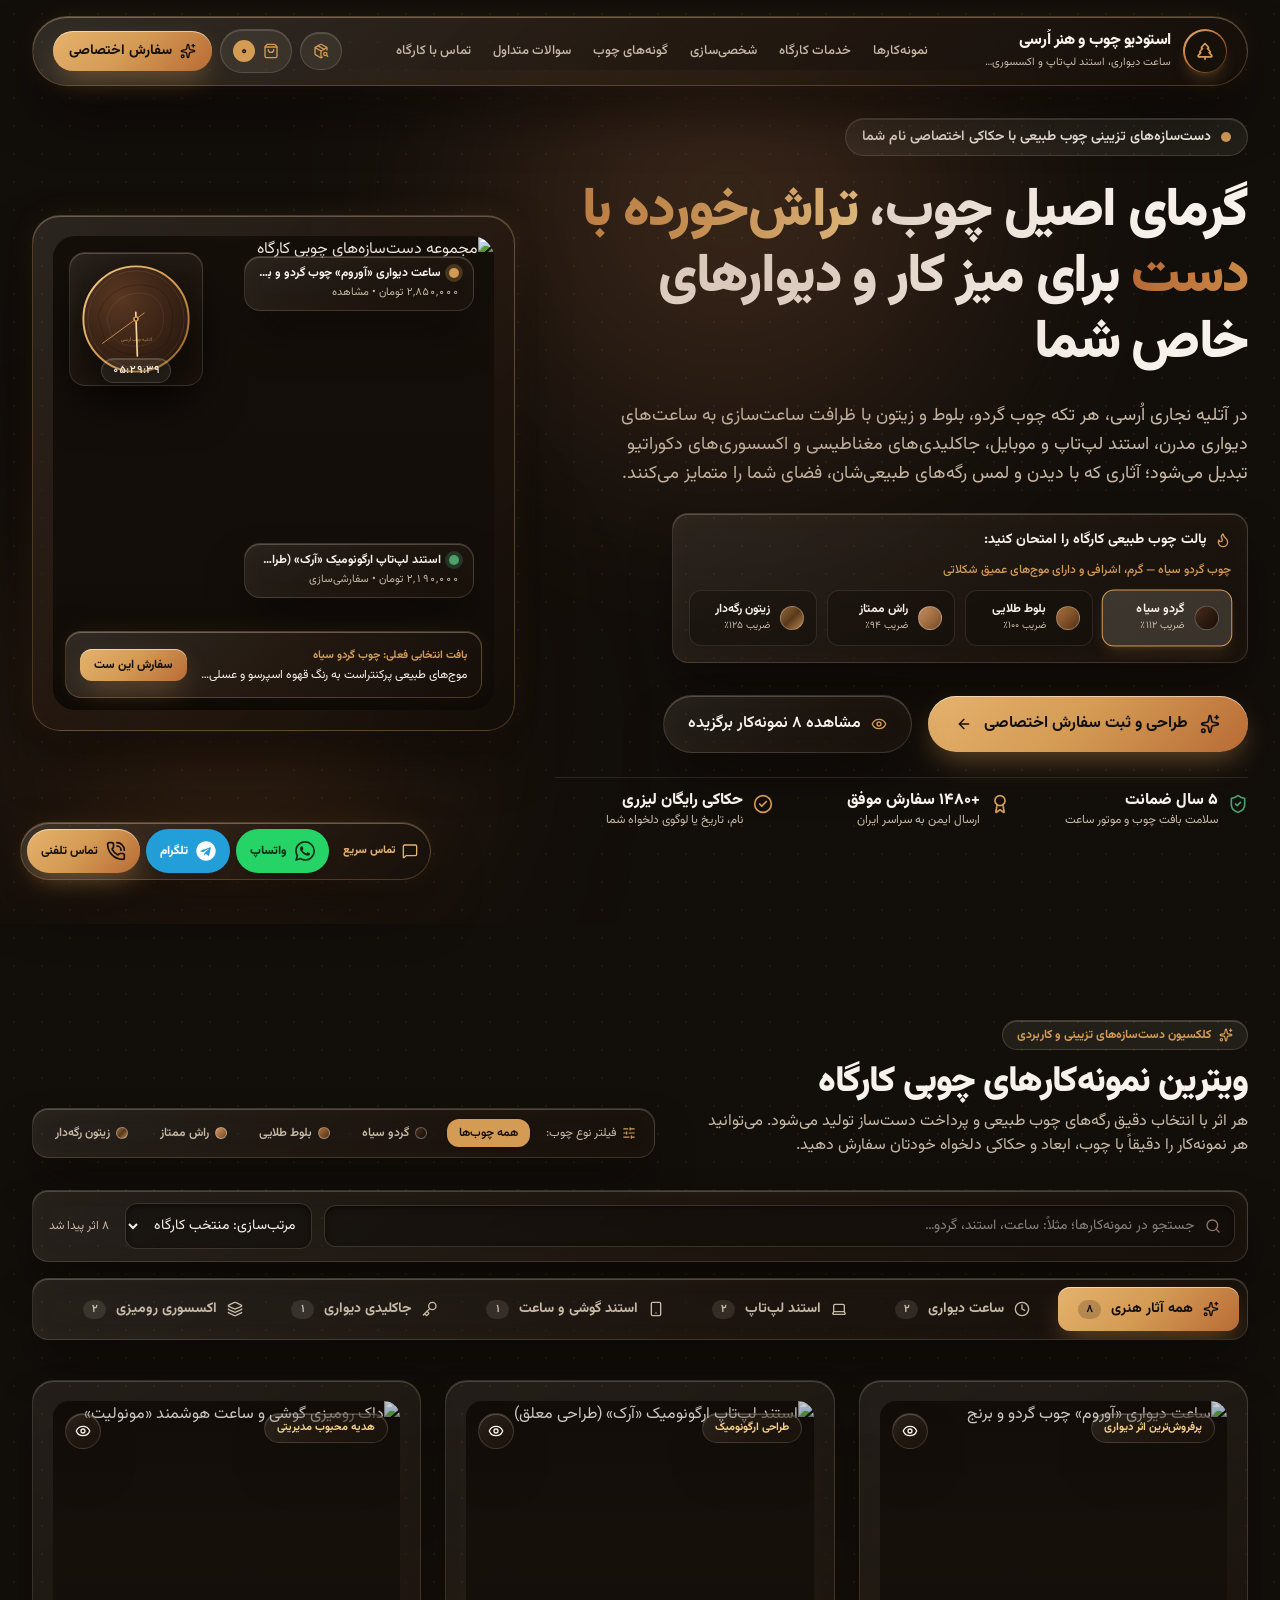
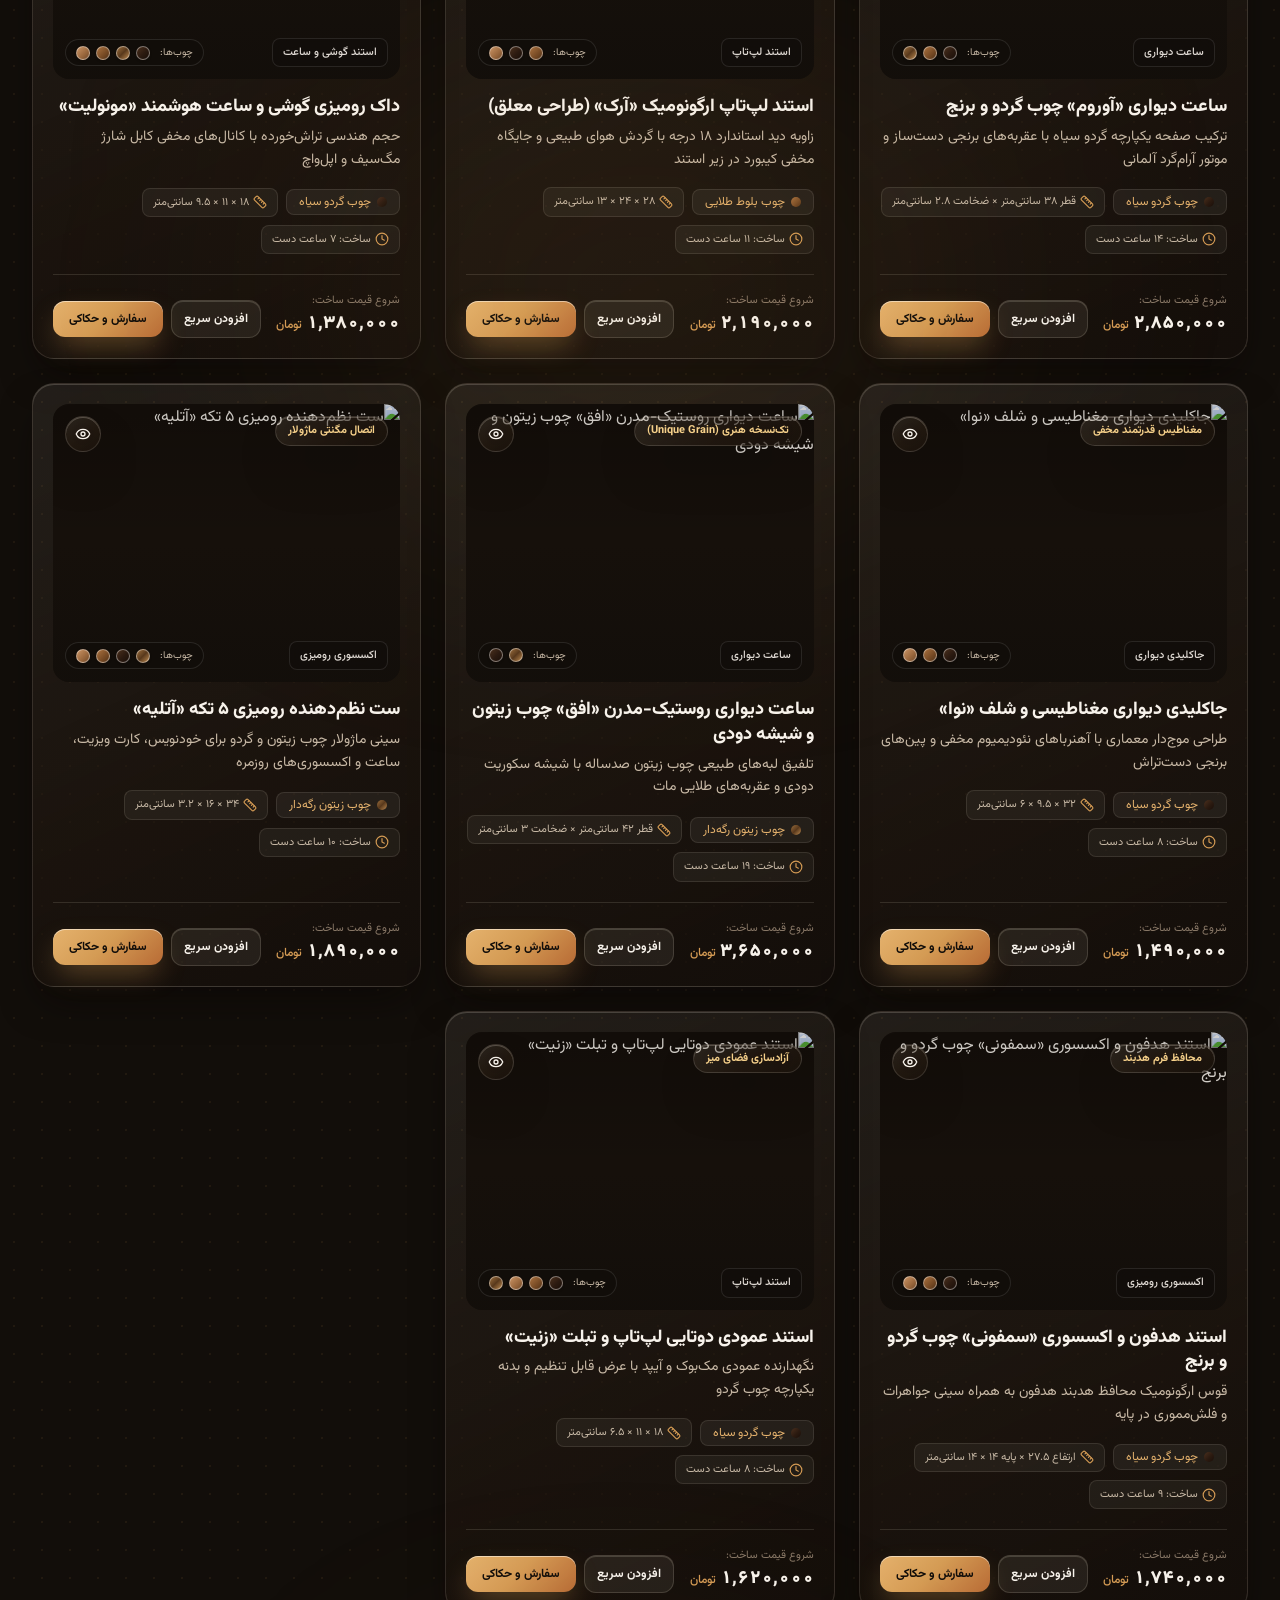
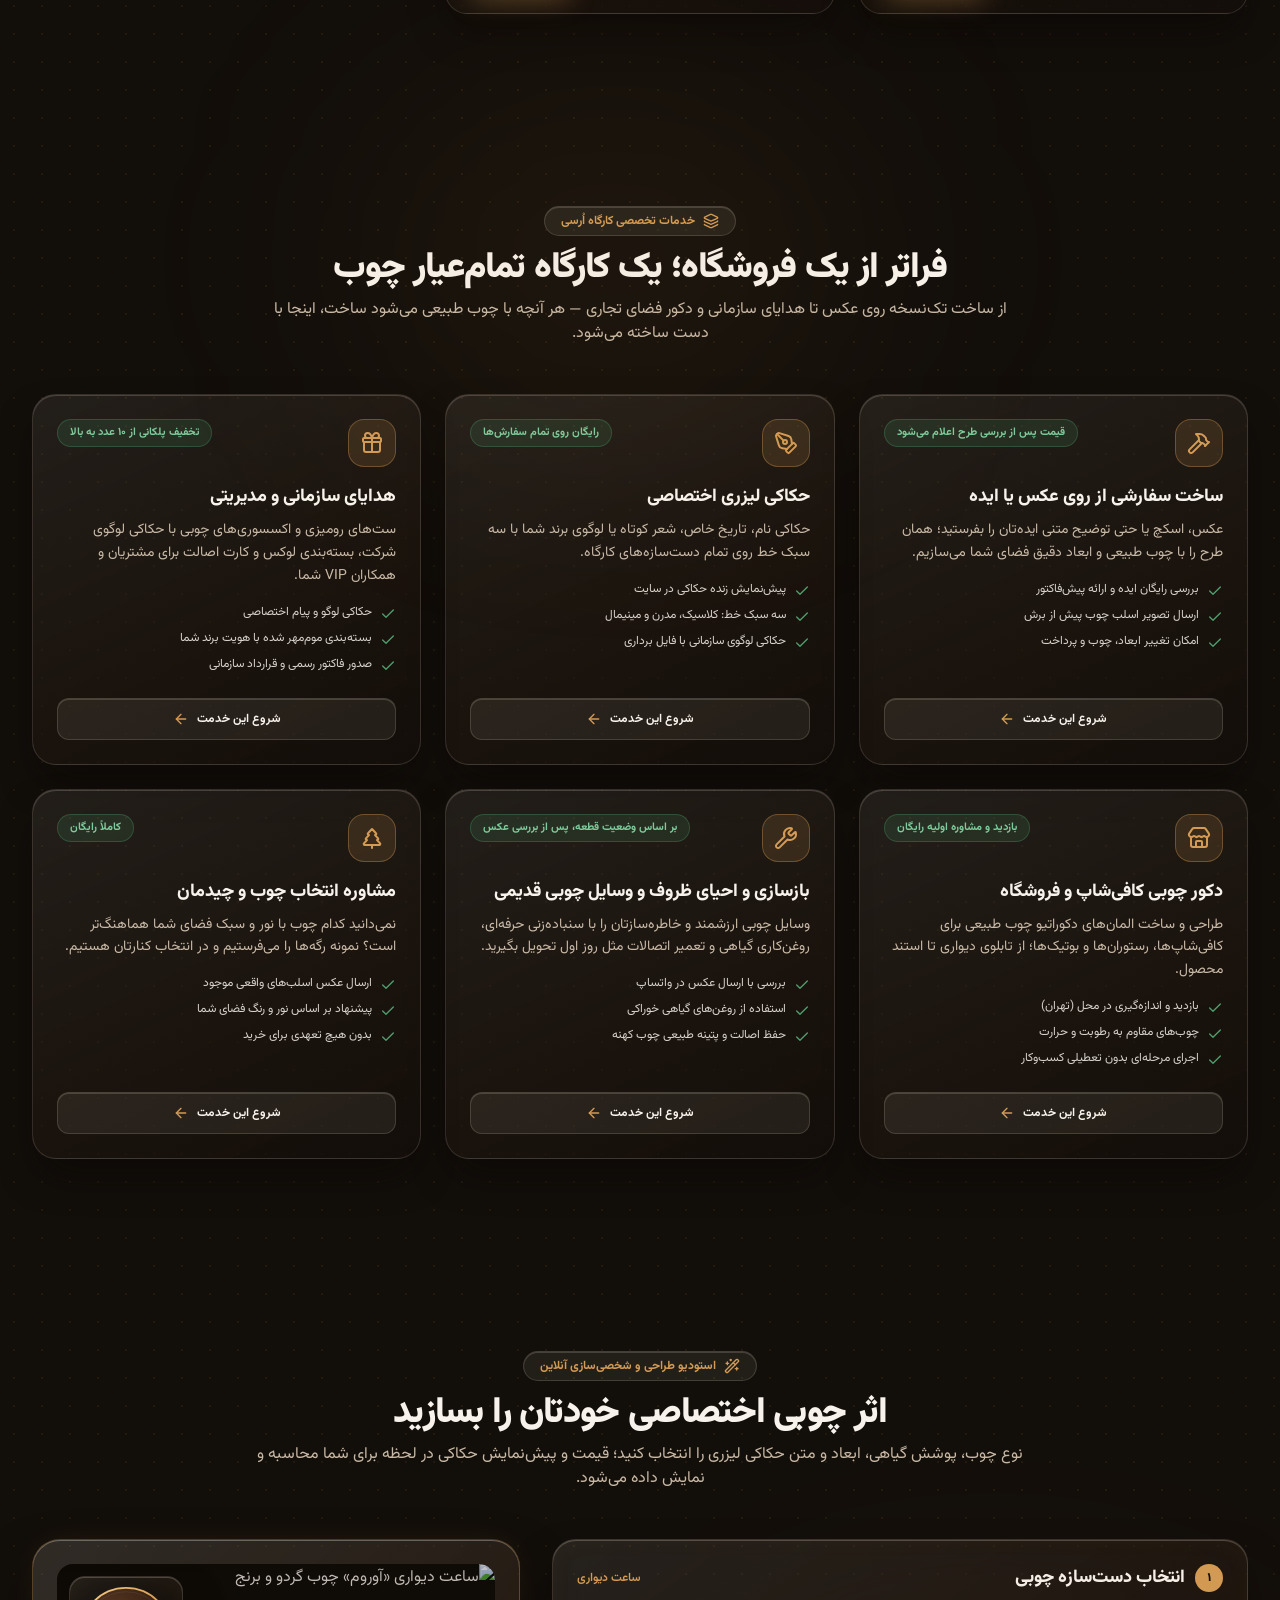
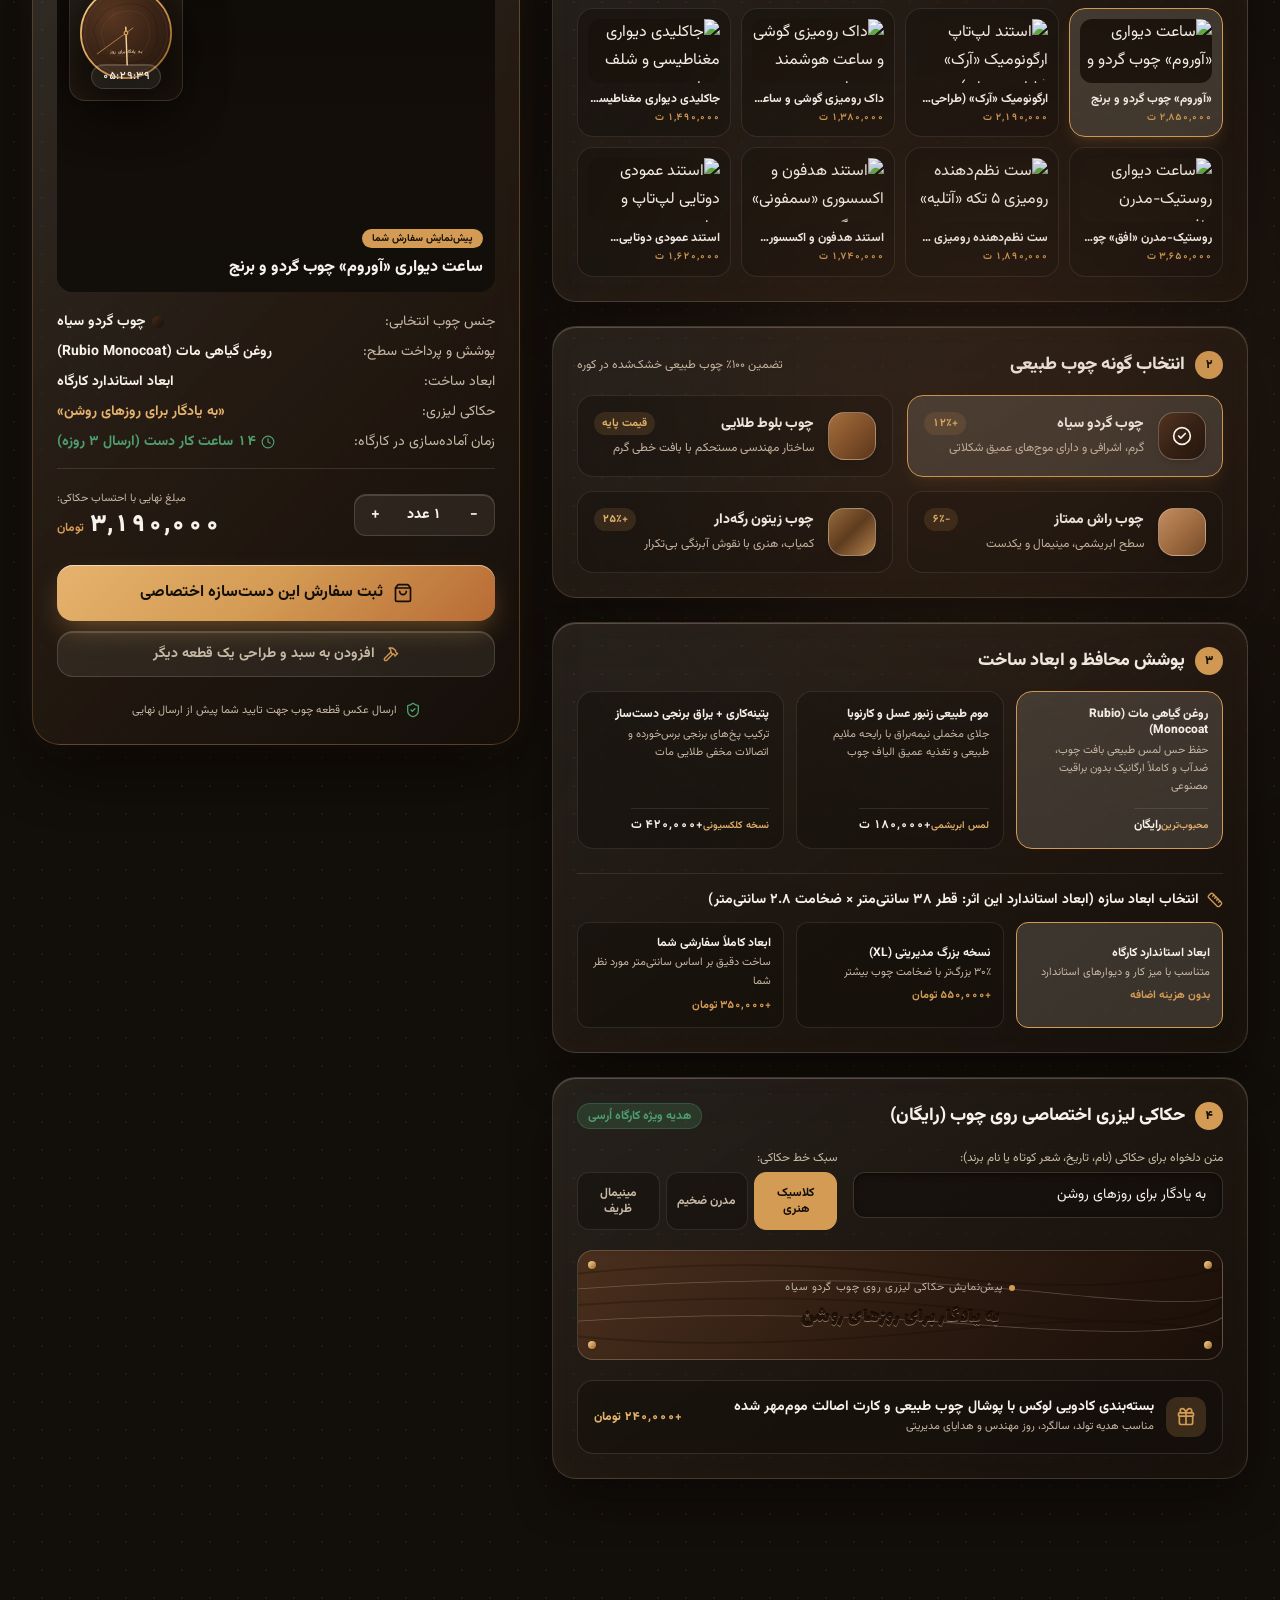
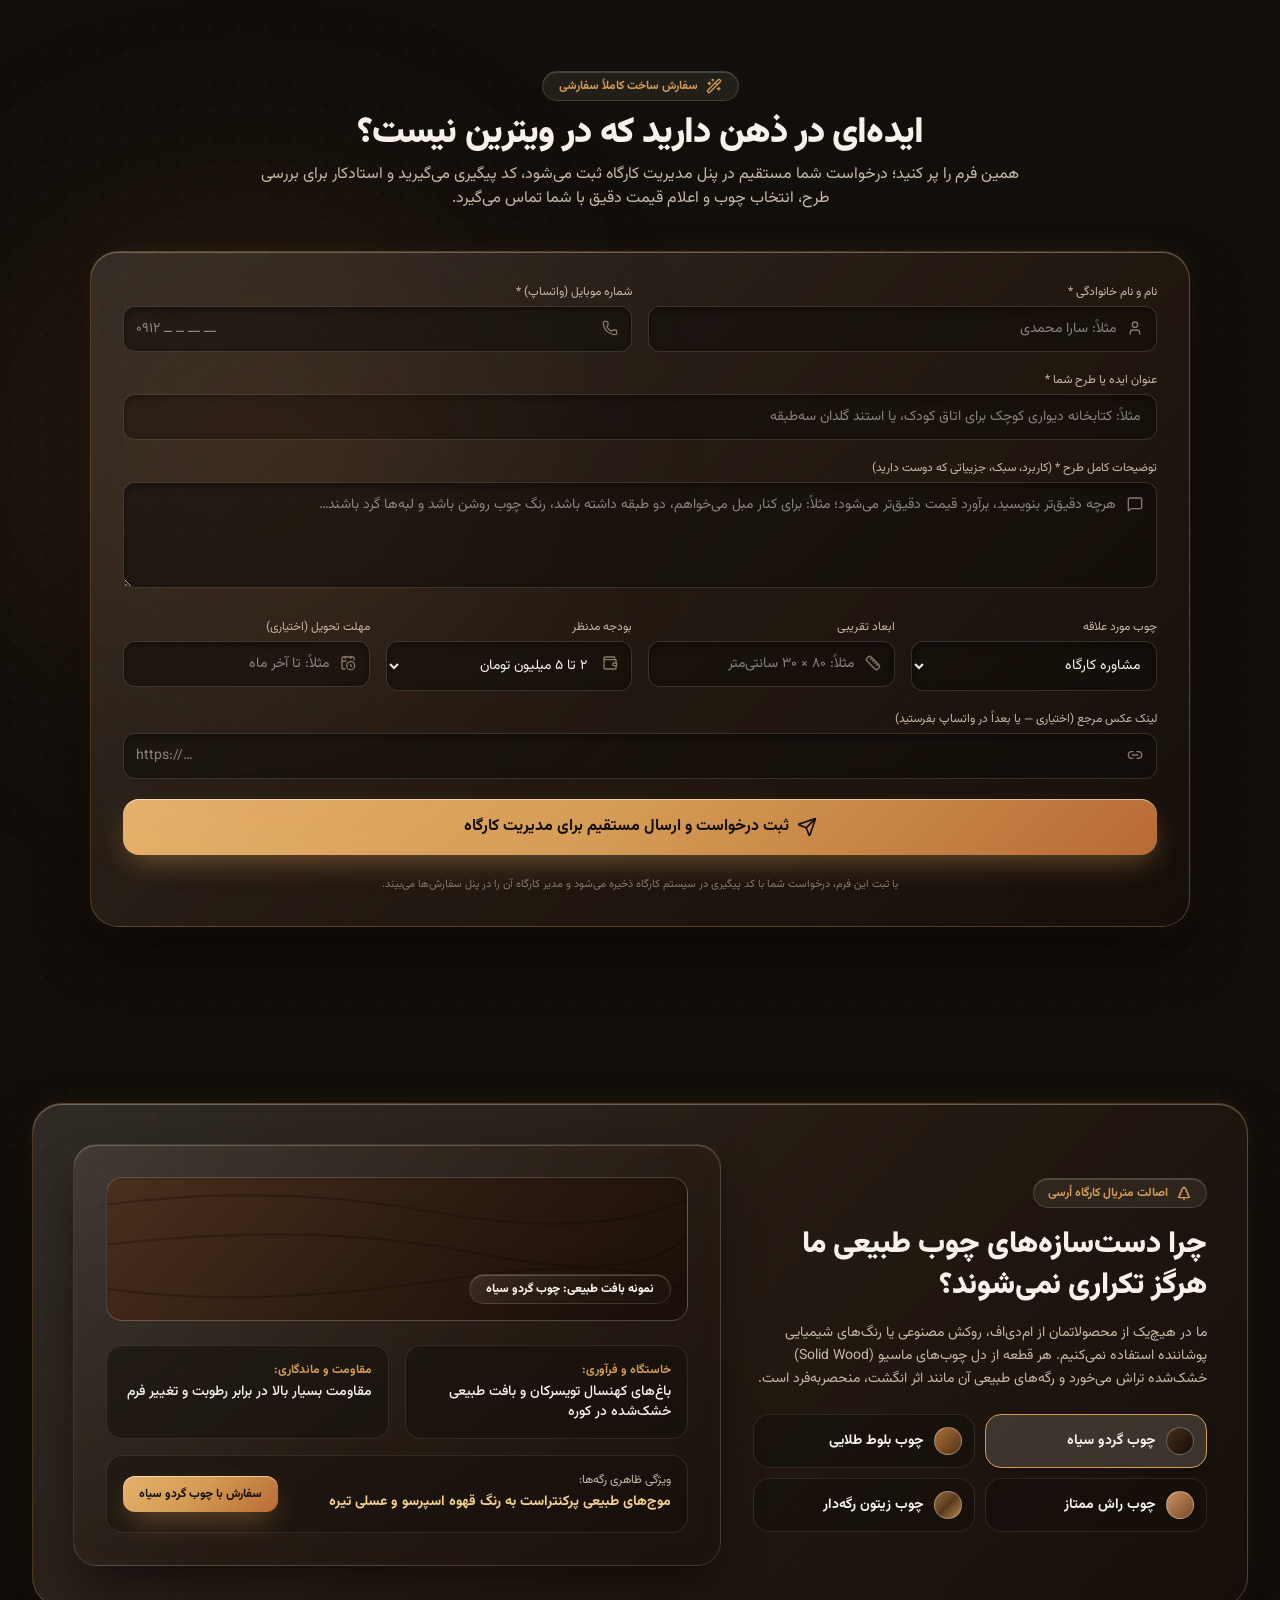
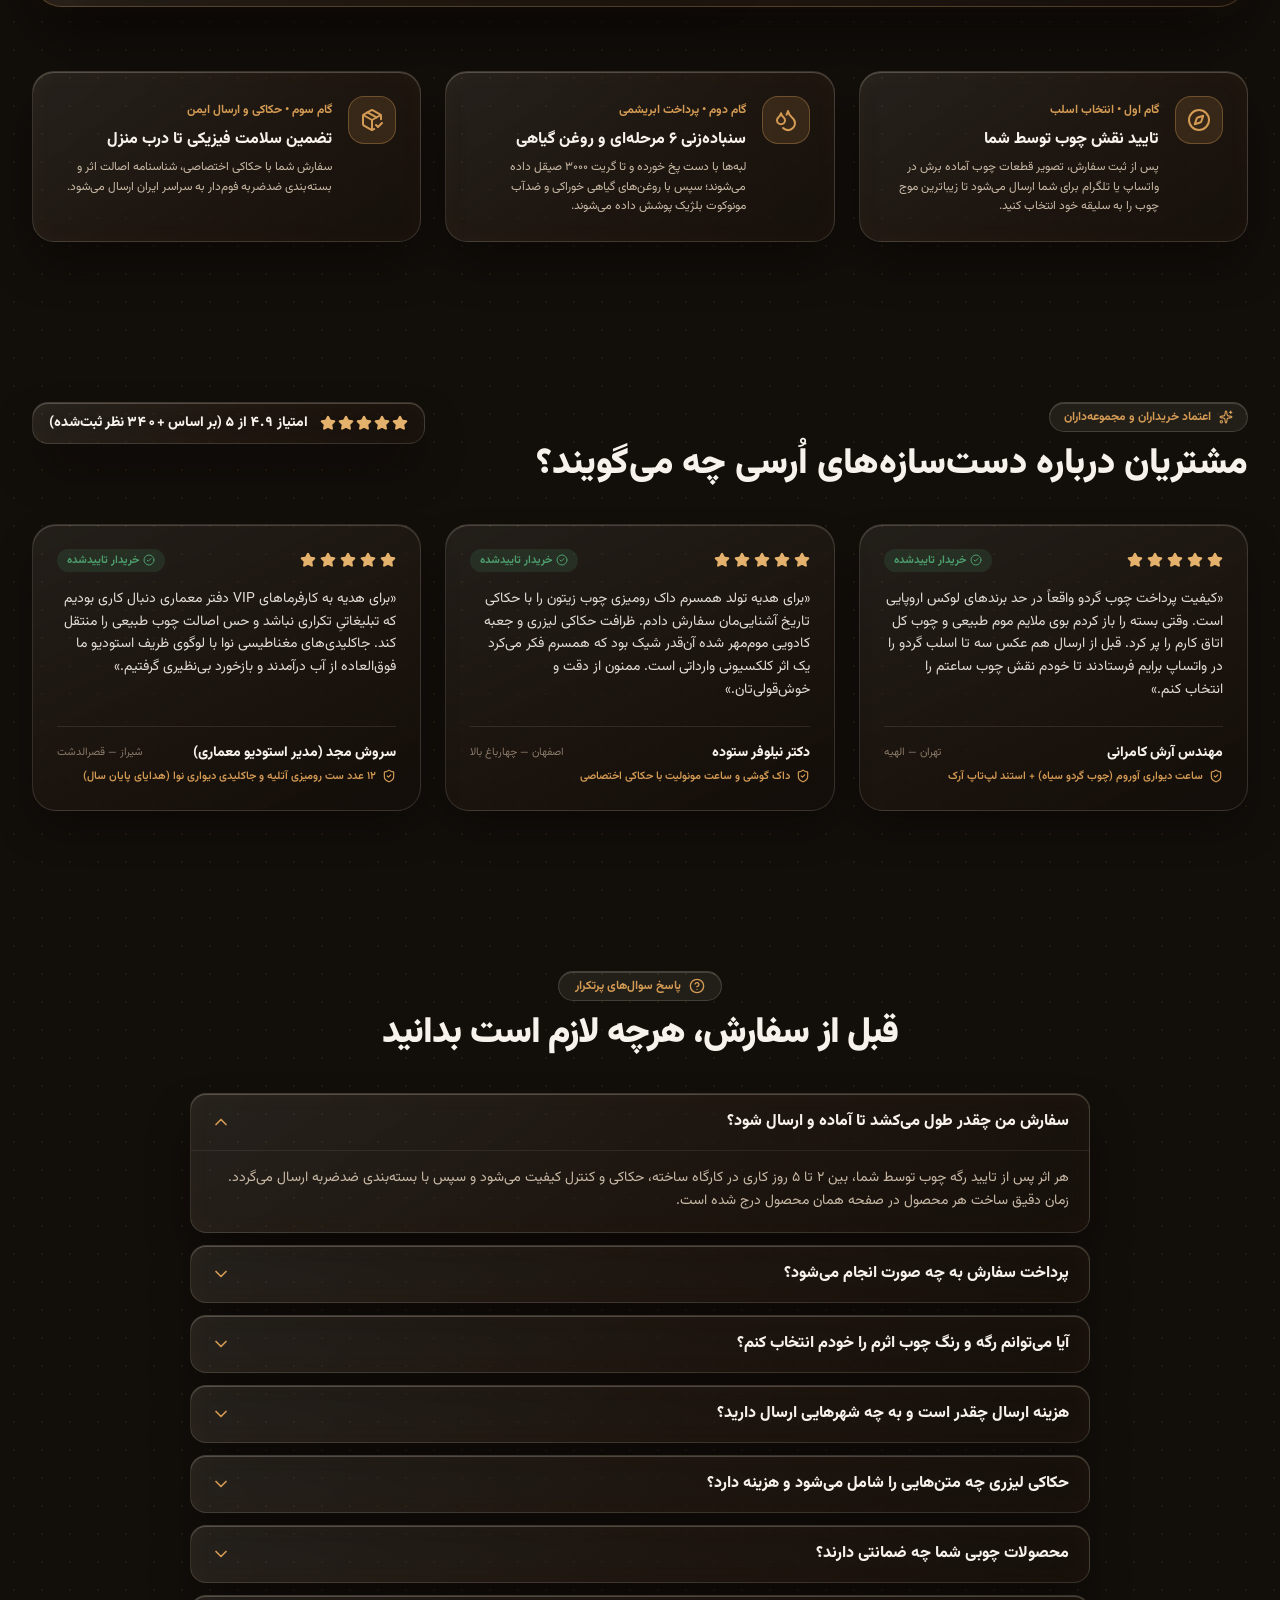
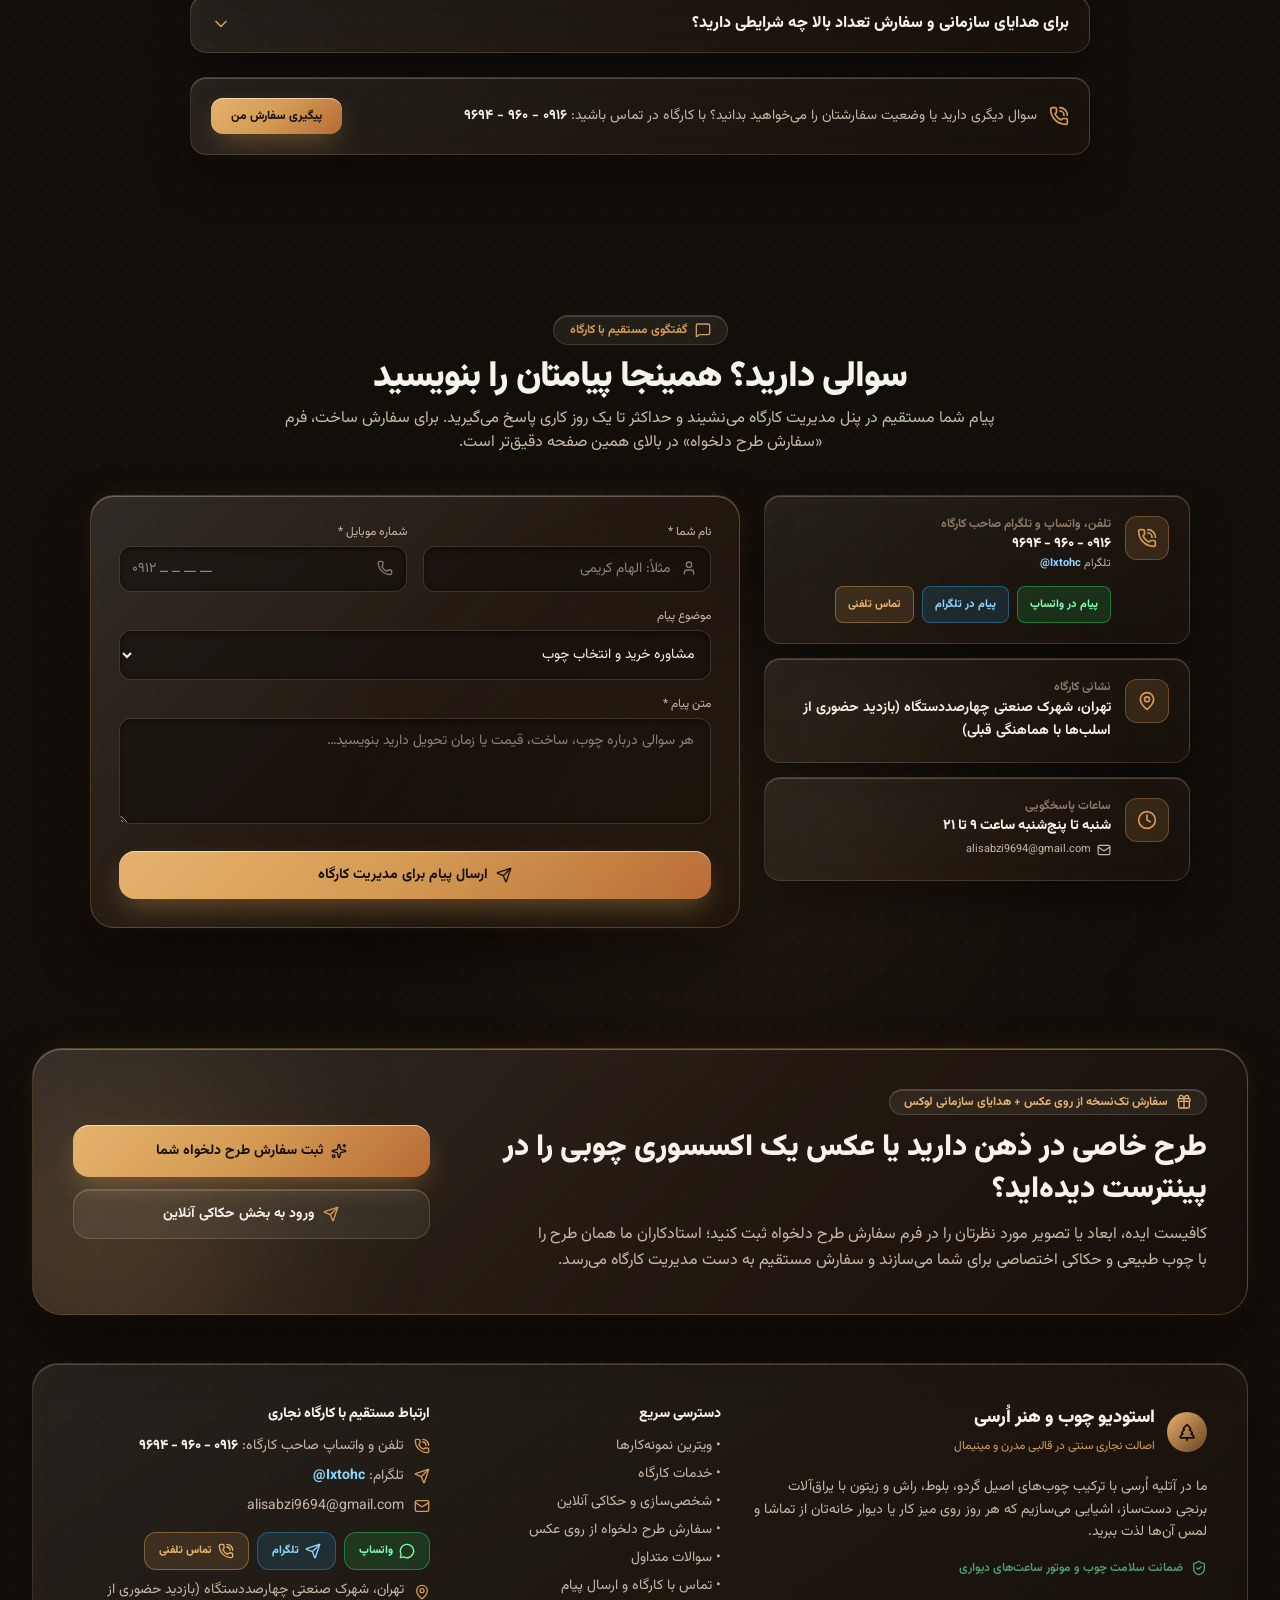
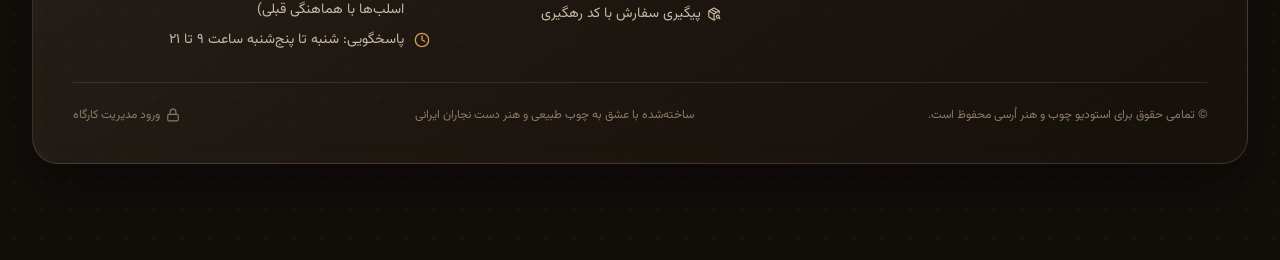
==== commit b6e00d4d: "Add owner contacts and floating quick contact dock Co-authored-by: arena-agent <297053741+arena-agen" ====
--- a/woodcraft-glass-site/index.html
+++ b/woodcraft-glass-site/index.html
@@ -18,30 +18,30 @@
       href="https://fonts.googleapis.com/css2?family=Lalezar&family=Vazirmatn:wght@300;400;500;600;700;800;900&display=swap"
       rel="stylesheet"
     />
-    <script type="module" crossorigin>(function(){const f=document.createElement("link").relList;if(f&&f.supports&&f.supports("modulepreload"))return;for(const v of document.querySelectorAll('link[rel="modulepreload"]'))o(v);new MutationObserver(v=>{for(const d of v)if(d.type==="childList")for(const N of d.addedNodes)N.tagName==="LINK"&&N.rel==="modulepreload"&&o(N)}).observe(document,{childList:!0,subtree:!0});function p(v){const d={};return v.integrity&&(d.integrity=v.integrity),v.referrerPolicy&&(d.referrerPolicy=v.referrerPolicy),v.crossOrigin==="use-credentials"?d.credentials="include":v.crossOrigin==="anonymous"?d.credentials="omit":d.credentials="same-origin",d}function o(v){if(v.ep)return;v.ep=!0;const d=p(v);fetch(v.href,d)}})();var Zu={exports:{}},Ws={};var xf;function O1(){if(xf)return Ws;xf=1;var u=Symbol.for("react.transitional.element"),f=Symbol.for("react.fragment");function p(o,v,d){var N=null;if(d!==void 0&&(N=""+d),v.key!==void 0&&(N=""+v.key),"key"in v){d={};for(var m in v)m!=="key"&&(d[m]=v[m])}else d=v;return v=d.ref,{$$typeof:u,type:o,key:N,ref:v!==void 0?v:null,props:d}}return Ws.Fragment=f,Ws.jsx=p,Ws.jsxs=p,Ws}var ff;function H1(){return ff||(ff=1,Zu.exports=O1()),Zu.exports}var a=H1(),Vu={exports:{}},re={};var mf;function U1(){if(mf)return re;mf=1;var u=Symbol.for("react.transitional.element"),f=Symbol.for("react.portal"),p=Symbol.for("react.fragment"),o=Symbol.for("react.strict_mode"),v=Symbol.for("react.profiler"),d=Symbol.for("react.consumer"),N=Symbol.for("react.context"),m=Symbol.for("react.forward_ref"),C=Symbol.for("react.suspense"),x=Symbol.for("react.memo"),T=Symbol.for("react.lazy"),S=Symbol.for("react.activity"),g=Symbol.iterator;function G(y){return y===null||typeof y!="object"?null:(y=g&&y[g]||y["@@iterator"],typeof y=="function"?y:null)}var $={isMounted:function(){return!1},enqueueForceUpdate:function(){},enqueueReplaceState:function(){},enqueueSetState:function(){}},R=Object.assign,le={};function xe(y,_,Z){this.props=y,this.context=_,this.refs=le,this.updater=Z||$}xe.prototype.isReactComponent={},xe.prototype.setState=function(y,_){if(typeof y!="object"&&typeof y!="function"&&y!=null)throw Error("takes an object of state variables to update or a function which returns an object of state variables.");this.updater.enqueueSetState(this,y,_,"setState")},xe.prototype.forceUpdate=function(y){this.updater.enqueueForceUpdate(this,y,"forceUpdate")};function De(){}De.prototype=xe.prototype;function L(y,_,Z){this.props=y,this.context=_,this.refs=le,this.updater=Z||$}var H=L.prototype=new De;H.constructor=L,R(H,xe.prototype),H.isPureReactComponent=!0;var A=Array.isArray;function U(){}var q={H:null,A:null,T:null,S:null},I=Object.prototype.hasOwnProperty;function Se(y,_,Z){var P=Z.ref;return{$$typeof:u,type:y,key:_,ref:P!==void 0?P:null,props:Z}}function ke(y,_){return Se(y.type,_,y.props)}function Xe(y){return typeof y=="object"&&y!==null&&y.$$typeof===u}function ie(y){var _={"=":"=0",":":"=2"};return"$"+y.replace(/[=:]/g,function(Z){return _[Z]})}var K=/\/+/g;function ee(y,_){return typeof y=="object"&&y!==null&&y.key!=null?ie(""+y.key):_.toString(36)}function ye(y){switch(y.status){case"fulfilled":return y.value;case"rejected":throw y.reason;default:switch(typeof y.status=="string"?y.then(U,U):(y.status="pending",y.then(function(_){y.status==="pending"&&(y.status="fulfilled",y.value=_)},function(_){y.status==="pending"&&(y.status="rejected",y.reason=_)})),y.status){case"fulfilled":return y.value;case"rejected":throw y.reason}}throw y}function z(y,_,Z,P,ce){var Y=typeof y;(Y==="undefined"||Y==="boolean")&&(y=null);var ue=!1;if(y===null)ue=!0;else switch(Y){case"bigint":case"string":case"number":ue=!0;break;case"object":switch(y.$$typeof){case u:case f:ue=!0;break;case T:return ue=y._init,z(ue(y._payload),_,Z,P,ce)}}if(ue)return ce=ce(y),ue=P===""?"."+ee(y,0):P,A(ce)?(Z="",ue!=null&&(Z=ue.replace(K,"$&/")+"/"),z(ce,_,Z,"",function(Et){return Et})):ce!=null&&(Xe(ce)&&(ce=ke(ce,Z+(ce.key==null||y&&y.key===ce.key?"":(""+ce.key).replace(K,"$&/")+"/")+ue)),_.push(ce)),1;ue=0;var Ge=P===""?".":P+":";if(A(y))for(var Ue=0;Ue<y.length;Ue++)P=y[Ue],Y=Ge+ee(P,Ue),ue+=z(P,_,Z,Y,ce);else if(Ue=G(y),typeof Ue=="function")for(y=Ue.call(y),Ue=0;!(P=y.next()).done;)P=P.value,Y=Ge+ee(P,Ue++),ue+=z(P,_,Z,Y,ce);else if(Y==="object"){if(typeof y.then=="function")return z(ye(y),_,Z,P,ce);throw _=String(y),Error("Objects are not valid as a React child (found: "+(_==="[object Object]"?"object with keys {"+Object.keys(y).join(", ")+"}":_)+"). If you meant to render a collection of children, use an array instead.")}return ue}function Q(y,_,Z){if(y==null)return y;var P=[],ce=0;return z(y,P,"","",function(Y){return _.call(Z,Y,ce++)}),P}function ae(y){if(y._status===-1){var _=y._result;_=_(),_.then(function(Z){(y._status===0||y._status===-1)&&(y._status=1,y._result=Z)},function(Z){(y._status===0||y._status===-1)&&(y._status=2,y._result=Z)}),y._status===-1&&(y._status=0,y._result=_)}if(y._status===1)return y._result.default;throw y._result}var fe=typeof reportError=="function"?reportError:function(y){if(typeof window=="object"&&typeof window.ErrorEvent=="function"){var _=new window.ErrorEvent("error",{bubbles:!0,cancelable:!0,message:typeof y=="object"&&y!==null&&typeof y.message=="string"?String(y.message):String(y),error:y});if(!window.dispatchEvent(_))return}else if(typeof process=="object"&&typeof process.emit=="function"){process.emit("uncaughtException",y);return}console.error(y)},je={map:Q,forEach:function(y,_,Z){Q(y,function(){_.apply(this,arguments)},Z)},count:function(y){var _=0;return Q(y,function(){_++}),_},toArray:function(y){return Q(y,function(_){return _})||[]},only:function(y){if(!Xe(y))throw Error("React.Children.only expected to receive a single React element child.");return y}};return re.Activity=S,re.Children=je,re.Component=xe,re.Fragment=p,re.Profiler=v,re.PureComponent=L,re.StrictMode=o,re.Suspense=C,re.__CLIENT_INTERNALS_DO_NOT_USE_OR_WARN_USERS_THEY_CANNOT_UPGRADE=q,re.__COMPILER_RUNTIME={__proto__:null,c:function(y){return q.H.useMemoCache(y)}},re.cache=function(y){return function(){return y.apply(null,arguments)}},re.cacheSignal=function(){return null},re.cloneElement=function(y,_,Z){if(y==null)throw Error("The argument must be a React element, but you passed "+y+".");var P=R({},y.props),ce=y.key;if(_!=null)for(Y in _.key!==void 0&&(ce=""+_.key),_)!I.call(_,Y)||Y==="key"||Y==="__self"||Y==="__source"||Y==="ref"&&_.ref===void 0||(P[Y]=_[Y]);var Y=arguments.length-2;if(Y===1)P.children=Z;else if(1<Y){for(var ue=Array(Y),Ge=0;Ge<Y;Ge++)ue[Ge]=arguments[Ge+2];P.children=ue}return Se(y.type,ce,P)},re.createContext=function(y){return y={$$typeof:N,_currentValue:y,_currentValue2:y,_threadCount:0,Provider:null,Consumer:null},y.Provider=y,y.Consumer={$$typeof:d,_context:y},y},re.createElement=function(y,_,Z){var P,ce={},Y=null;if(_!=null)for(P in _.key!==void 0&&(Y=""+_.key),_)I.call(_,P)&&P!=="key"&&P!=="__self"&&P!=="__source"&&(ce[P]=_[P]);var ue=arguments.length-2;if(ue===1)ce.children=Z;else if(1<ue){for(var Ge=Array(ue),Ue=0;Ue<ue;Ue++)Ge[Ue]=arguments[Ue+2];ce.children=Ge}if(y&&y.defaultProps)for(P in ue=y.defaultProps,ue)ce[P]===void 0&&(ce[P]=ue[P]);return Se(y,Y,ce)},re.createRef=function(){return{current:null}},re.forwardRef=function(y){return{$$typeof:m,render:y}},re.isValidElement=Xe,re.lazy=function(y){return{$$typeof:T,_payload:{_status:-1,_result:y},_init:ae}},re.memo=function(y,_){return{$$typeof:x,type:y,compare:_===void 0?null:_}},re.startTransition=function(y){var _=q.T,Z={};q.T=Z;try{var P=y(),ce=q.S;ce!==null&&ce(Z,P),typeof P=="object"&&P!==null&&typeof P.then=="function"&&P.then(U,fe)}catch(Y){fe(Y)}finally{_!==null&&Z.types!==null&&(_.types=Z.types),q.T=_}},re.unstable_useCacheRefresh=function(){return q.H.useCacheRefresh()},re.use=function(y){return q.H.use(y)},re.useActionState=function(y,_,Z){return q.H.useActionState(y,_,Z)},re.useCallback=function(y,_){return q.H.useCallback(y,_)},re.useContext=function(y){return q.H.useContext(y)},re.useDebugValue=function(){},re.useDeferredValue=function(y,_){return q.H.useDeferredValue(y,_)},re.useEffect=function(y,_){return q.H.useEffect(y,_)},re.useEffectEvent=function(y){return q.H.useEffectEvent(y)},re.useId=function(){return q.H.useId()},re.useImperativeHandle=function(y,_,Z){return q.H.useImperativeHandle(y,_,Z)},re.useInsertionEffect=function(y,_){return q.H.useInsertionEffect(y,_)},re.useLayoutEffect=function(y,_){return q.H.useLayoutEffect(y,_)},re.useMemo=function(y,_){return q.H.useMemo(y,_)},re.useOptimistic=function(y,_){return q.H.useOptimistic(y,_)},re.useReducer=function(y,_,Z){return q.H.useReducer(y,_,Z)},re.useRef=function(y){return q.H.useRef(y)},re.useState=function(y){return q.H.useState(y)},re.useSyncExternalStore=function(y,_,Z){return q.H.useSyncExternalStore(y,_,Z)},re.useTransition=function(){return q.H.useTransition()},re.version="19.2.6",re}var hf;function ar(){return hf||(hf=1,Vu.exports=U1()),Vu.exports}var F=ar(),$u={exports:{}},Is={},Ku={exports:{}},Ju={};var pf;function q1(){return pf||(pf=1,(function(u){function f(z,Q){var ae=z.length;z.push(Q);e:for(;0<ae;){var fe=ae-1>>>1,je=z[fe];if(0<v(je,Q))z[fe]=Q,z[ae]=je,ae=fe;else break e}}function p(z){return z.length===0?null:z[0]}function o(z){if(z.length===0)return null;var Q=z[0],ae=z.pop();if(ae!==Q){z[0]=ae;e:for(var fe=0,je=z.length,y=je>>>1;fe<y;){var _=2*(fe+1)-1,Z=z[_],P=_+1,ce=z[P];if(0>v(Z,ae))P<je&&0>v(ce,Z)?(z[fe]=ce,z[P]=ae,fe=P):(z[fe]=Z,z[_]=ae,fe=_);else if(P<je&&0>v(ce,ae))z[fe]=ce,z[P]=ae,fe=P;else break e}}return Q}function v(z,Q){var ae=z.sortIndex-Q.sortIndex;return ae!==0?ae:z.id-Q.id}if(u.unstable_now=void 0,typeof performance=="object"&&typeof performance.now=="function"){var d=performance;u.unstable_now=function(){return d.now()}}else{var N=Date,m=N.now();u.unstable_now=function(){return N.now()-m}}var C=[],x=[],T=1,S=null,g=3,G=!1,$=!1,R=!1,le=!1,xe=typeof setTimeout=="function"?setTimeout:null,De=typeof clearTimeout=="function"?clearTimeout:null,L=typeof setImmediate<"u"?setImmediate:null;function H(z){for(var Q=p(x);Q!==null;){if(Q.callback===null)o(x);else if(Q.startTime<=z)o(x),Q.sortIndex=Q.expirationTime,f(C,Q);else break;Q=p(x)}}function A(z){if(R=!1,H(z),!$)if(p(C)!==null)$=!0,U||(U=!0,ie());else{var Q=p(x);Q!==null&&ye(A,Q.startTime-z)}}var U=!1,q=-1,I=5,Se=-1;function ke(){return le?!0:!(u.unstable_now()-Se<I)}function Xe(){if(le=!1,U){var z=u.unstable_now();Se=z;var Q=!0;try{e:{$=!1,R&&(R=!1,De(q),q=-1),G=!0;var ae=g;try{t:{for(H(z),S=p(C);S!==null&&!(S.expirationTime>z&&ke());){var fe=S.callback;if(typeof fe=="function"){S.callback=null,g=S.priorityLevel;var je=fe(S.expirationTime<=z);if(z=u.unstable_now(),typeof je=="function"){S.callback=je,H(z),Q=!0;break t}S===p(C)&&o(C),H(z)}else o(C);S=p(C)}if(S!==null)Q=!0;else{var y=p(x);y!==null&&ye(A,y.startTime-z),Q=!1}}break e}finally{S=null,g=ae,G=!1}Q=void 0}}finally{Q?ie():U=!1}}}var ie;if(typeof L=="function")ie=function(){L(Xe)};else if(typeof MessageChannel<"u"){var K=new MessageChannel,ee=K.port2;K.port1.onmessage=Xe,ie=function(){ee.postMessage(null)}}else ie=function(){xe(Xe,0)};function ye(z,Q){q=xe(function(){z(u.unstable_now())},Q)}u.unstable_IdlePriority=5,u.unstable_ImmediatePriority=1,u.unstable_LowPriority=4,u.unstable_NormalPriority=3,u.unstable_Profiling=null,u.unstable_UserBlockingPriority=2,u.unstable_cancelCallback=function(z){z.callback=null},u.unstable_forceFrameRate=function(z){0>z||125<z?console.error("forceFrameRate takes a positive int between 0 and 125, forcing frame rates higher than 125 fps is not supported"):I=0<z?Math.floor(1e3/z):5},u.unstable_getCurrentPriorityLevel=function(){return g},u.unstable_next=function(z){switch(g){case 1:case 2:case 3:var Q=3;break;default:Q=g}var ae=g;g=Q;try{return z()}finally{g=ae}},u.unstable_requestPaint=function(){le=!0},u.unstable_runWithPriority=function(z,Q){switch(z){case 1:case 2:case 3:case 4:case 5:break;default:z=3}var ae=g;g=z;try{return Q()}finally{g=ae}},u.unstable_scheduleCallback=function(z,Q,ae){var fe=u.unstable_now();switch(typeof ae=="object"&&ae!==null?(ae=ae.delay,ae=typeof ae=="number"&&0<ae?fe+ae:fe):ae=fe,z){case 1:var je=-1;break;case 2:je=250;break;case 5:je=1073741823;break;case 4:je=1e4;break;default:je=5e3}return je=ae+je,z={id:T++,callback:Q,priorityLevel:z,startTime:ae,expirationTime:je,sortIndex:-1},ae>fe?(z.sortIndex=ae,f(x,z),p(C)===null&&z===p(x)&&(R?(De(q),q=-1):R=!0,ye(A,ae-fe))):(z.sortIndex=je,f(C,z),$||G||($=!0,U||(U=!0,ie()))),z},u.unstable_shouldYield=ke,u.unstable_wrapCallback=function(z){var Q=g;return function(){var ae=g;g=Q;try{return z.apply(this,arguments)}finally{g=ae}}}})(Ju)),Ju}var gf;function R1(){return gf||(gf=1,Ku.exports=q1()),Ku.exports}var Wu={exports:{}},st={};var bf;function L1(){if(bf)return st;bf=1;var u=ar();function f(C){var x="https://react.dev/errors/"+C;if(1<arguments.length){x+="?args[]="+encodeURIComponent(arguments[1]);for(var T=2;T<arguments.length;T++)x+="&args[]="+encodeURIComponent(arguments[T])}return"Minified React error #"+C+"; visit "+x+" for the full message or use the non-minified dev environment for full errors and additional helpful warnings."}function p(){}var o={d:{f:p,r:function(){throw Error(f(522))},D:p,C:p,L:p,m:p,X:p,S:p,M:p},p:0,findDOMNode:null},v=Symbol.for("react.portal");function d(C,x,T){var S=3<arguments.length&&arguments[3]!==void 0?arguments[3]:null;return{$$typeof:v,key:S==null?null:""+S,children:C,containerInfo:x,implementation:T}}var N=u.__CLIENT_INTERNALS_DO_NOT_USE_OR_WARN_USERS_THEY_CANNOT_UPGRADE;function m(C,x){if(C==="font")return"";if(typeof x=="string")return x==="use-credentials"?x:""}return st.__DOM_INTERNALS_DO_NOT_USE_OR_WARN_USERS_THEY_CANNOT_UPGRADE=o,st.createPortal=function(C,x){var T=2<arguments.length&&arguments[2]!==void 0?arguments[2]:null;if(!x||x.nodeType!==1&&x.nodeType!==9&&x.nodeType!==11)throw Error(f(299));return d(C,x,null,T)},st.flushSync=function(C){var x=N.T,T=o.p;try{if(N.T=null,o.p=2,C)return C()}finally{N.T=x,o.p=T,o.d.f()}},st.preconnect=function(C,x){typeof C=="string"&&(x?(x=x.crossOrigin,x=typeof x=="string"?x==="use-credentials"?x:"":void 0):x=null,o.d.C(C,x))},st.prefetchDNS=function(C){typeof C=="string"&&o.d.D(C)},st.preinit=function(C,x){if(typeof C=="string"&&x&&typeof x.as=="string"){var T=x.as,S=m(T,x.crossOrigin),g=typeof x.integrity=="string"?x.integrity:void 0,G=typeof x.fetchPriority=="string"?x.fetchPriority:void 0;T==="style"?o.d.S(C,typeof x.precedence=="string"?x.precedence:void 0,{crossOrigin:S,integrity:g,fetchPriority:G}):T==="script"&&o.d.X(C,{crossOrigin:S,integrity:g,fetchPriority:G,nonce:typeof x.nonce=="string"?x.nonce:void 0})}},st.preinitModule=function(C,x){if(typeof C=="string")if(typeof x=="object"&&x!==null){if(x.as==null||x.as==="script"){var T=m(x.as,x.crossOrigin);o.d.M(C,{crossOrigin:T,integrity:typeof x.integrity=="string"?x.integrity:void 0,nonce:typeof x.nonce=="string"?x.nonce:void 0})}}else x==null&&o.d.M(C)},st.preload=function(C,x){if(typeof C=="string"&&typeof x=="object"&&x!==null&&typeof x.as=="string"){var T=x.as,S=m(T,x.crossOrigin);o.d.L(C,T,{crossOrigin:S,integrity:typeof x.integrity=="string"?x.integrity:void 0,nonce:typeof x.nonce=="string"?x.nonce:void 0,type:typeof x.type=="string"?x.type:void 0,fetchPriority:typeof x.fetchPriority=="string"?x.fetchPriority:void 0,referrerPolicy:typeof x.referrerPolicy=="string"?x.referrerPolicy:void 0,imageSrcSet:typeof x.imageSrcSet=="string"?x.imageSrcSet:void 0,imageSizes:typeof x.imageSizes=="string"?x.imageSizes:void 0,media:typeof x.media=="string"?x.media:void 0})}},st.preloadModule=function(C,x){if(typeof C=="string")if(x){var T=m(x.as,x.crossOrigin);o.d.m(C,{as:typeof x.as=="string"&&x.as!=="script"?x.as:void 0,crossOrigin:T,integrity:typeof x.integrity=="string"?x.integrity:void 0})}else o.d.m(C)},st.requestFormReset=function(C){o.d.r(C)},st.unstable_batchedUpdates=function(C,x){return C(x)},st.useFormState=function(C,x,T){return N.H.useFormState(C,x,T)},st.useFormStatus=function(){return N.H.useHostTransitionStatus()},st.version="19.2.6",st}var vf;function G1(){if(vf)return Wu.exports;vf=1;function u(){if(!(typeof __REACT_DEVTOOLS_GLOBAL_HOOK__>"u"||typeof __REACT_DEVTOOLS_GLOBAL_HOOK__.checkDCE!="function"))try{__REACT_DEVTOOLS_GLOBAL_HOOK__.checkDCE(u)}catch(f){console.error(f)}}return u(),Wu.exports=L1(),Wu.exports}var yf;function Y1(){if(yf)return Is;yf=1;var u=R1(),f=ar(),p=G1();function o(e){var t="https://react.dev/errors/"+e;if(1<arguments.length){t+="?args[]="+encodeURIComponent(arguments[1]);for(var l=2;l<arguments.length;l++)t+="&args[]="+encodeURIComponent(arguments[l])}return"Minified React error #"+e+"; visit "+t+" for the full message or use the non-minified dev environment for full errors and additional helpful warnings."}function v(e){return!(!e||e.nodeType!==1&&e.nodeType!==9&&e.nodeType!==11)}function d(e){var t=e,l=e;if(e.alternate)for(;t.return;)t=t.return;else{e=t;do t=e,(t.flags&4098)!==0&&(l=t.return),e=t.return;while(e)}return t.tag===3?l:null}function N(e){if(e.tag===13){var t=e.memoizedState;if(t===null&&(e=e.alternate,e!==null&&(t=e.memoizedState)),t!==null)return t.dehydrated}return null}function m(e){if(e.tag===31){var t=e.memoizedState;if(t===null&&(e=e.alternate,e!==null&&(t=e.memoizedState)),t!==null)return t.dehydrated}return null}function C(e){if(d(e)!==e)throw Error(o(188))}function x(e){var t=e.alternate;if(!t){if(t=d(e),t===null)throw Error(o(188));return t!==e?null:e}for(var l=e,s=t;;){var n=l.return;if(n===null)break;var i=n.alternate;if(i===null){if(s=n.return,s!==null){l=s;continue}break}if(n.child===i.child){for(i=n.child;i;){if(i===l)return C(n),e;if(i===s)return C(n),t;i=i.sibling}throw Error(o(188))}if(l.return!==s.return)l=n,s=i;else{for(var c=!1,r=n.child;r;){if(r===l){c=!0,l=n,s=i;break}if(r===s){c=!0,s=n,l=i;break}r=r.sibling}if(!c){for(r=i.child;r;){if(r===l){c=!0,l=i,s=n;break}if(r===s){c=!0,s=i,l=n;break}r=r.sibling}if(!c)throw Error(o(189))}}if(l.alternate!==s)throw Error(o(190))}if(l.tag!==3)throw Error(o(188));return l.stateNode.current===l?e:t}function T(e){var t=e.tag;if(t===5||t===26||t===27||t===6)return e;for(e=e.child;e!==null;){if(t=T(e),t!==null)return t;e=e.sibling}return null}var S=Object.assign,g=Symbol.for("react.element"),G=Symbol.for("react.transitional.element"),$=Symbol.for("react.portal"),R=Symbol.for("react.fragment"),le=Symbol.for("react.strict_mode"),xe=Symbol.for("react.profiler"),De=Symbol.for("react.consumer"),L=Symbol.for("react.context"),H=Symbol.for("react.forward_ref"),A=Symbol.for("react.suspense"),U=Symbol.for("react.suspense_list"),q=Symbol.for("react.memo"),I=Symbol.for("react.lazy"),Se=Symbol.for("react.activity"),ke=Symbol.for("react.memo_cache_sentinel"),Xe=Symbol.iterator;function ie(e){return e===null||typeof e!="object"?null:(e=Xe&&e[Xe]||e["@@iterator"],typeof e=="function"?e:null)}var K=Symbol.for("react.client.reference");function ee(e){if(e==null)return null;if(typeof e=="function")return e.$$typeof===K?null:e.displayName||e.name||null;if(typeof e=="string")return e;switch(e){case R:return"Fragment";case xe:return"Profiler";case le:return"StrictMode";case A:return"Suspense";case U:return"SuspenseList";case Se:return"Activity"}if(typeof e=="object")switch(e.$$typeof){case $:return"Portal";case L:return e.displayName||"Context";case De:return(e._context.displayName||"Context")+".Consumer";case H:var t=e.render;return e=e.displayName,e||(e=t.displayName||t.name||"",e=e!==""?"ForwardRef("+e+")":"ForwardRef"),e;case q:return t=e.displayName||null,t!==null?t:ee(e.type)||"Memo";case I:t=e._payload,e=e._init;try{return ee(e(t))}catch{}}return null}var ye=Array.isArray,z=f.__CLIENT_INTERNALS_DO_NOT_USE_OR_WARN_USERS_THEY_CANNOT_UPGRADE,Q=p.__DOM_INTERNALS_DO_NOT_USE_OR_WARN_USERS_THEY_CANNOT_UPGRADE,ae={pending:!1,data:null,method:null,action:null},fe=[],je=-1;function y(e){return{current:e}}function _(e){0>je||(e.current=fe[je],fe[je]=null,je--)}function Z(e,t){je++,fe[je]=e.current,e.current=t}var P=y(null),ce=y(null),Y=y(null),ue=y(null);function Ge(e,t){switch(Z(Y,t),Z(ce,e),Z(P,null),t.nodeType){case 9:case 11:e=(e=t.documentElement)&&(e=e.namespaceURI)?kx(e):0;break;default:if(e=t.tagName,t=t.namespaceURI)t=kx(t),e=_x(t,e);else switch(e){case"svg":e=1;break;case"math":e=2;break;default:e=0}}_(P),Z(P,e)}function Ue(){_(P),_(ce),_(Y)}function Et(e){e.memoizedState!==null&&Z(ue,e);var t=P.current,l=_x(t,e.type);t!==l&&(Z(ce,e),Z(P,l))}function ma(e){ce.current===e&&(_(P),_(ce)),ue.current===e&&(_(ue),Vs._currentValue=ae)}var Ai,rr;function Ql(e){if(Ai===void 0)try{throw Error()}catch(l){var t=l.stack.trim().match(/\n( *(at )?)/);Ai=t&&t[1]||"",rr=-1<l.stack.indexOf(`
+    <script type="module" crossorigin>(function(){const x=document.createElement("link").relList;if(x&&x.supports&&x.supports("modulepreload"))return;for(const g of document.querySelectorAll('link[rel="modulepreload"]'))o(g);new MutationObserver(g=>{for(const d of g)if(d.type==="childList")for(const N of d.addedNodes)N.tagName==="LINK"&&N.rel==="modulepreload"&&o(N)}).observe(document,{childList:!0,subtree:!0});function p(g){const d={};return g.integrity&&(d.integrity=g.integrity),g.referrerPolicy&&(d.referrerPolicy=g.referrerPolicy),g.crossOrigin==="use-credentials"?d.credentials="include":g.crossOrigin==="anonymous"?d.credentials="omit":d.credentials="same-origin",d}function o(g){if(g.ep)return;g.ep=!0;const d=p(g);fetch(g.href,d)}})();var Vu={exports:{}},Is={};var ff;function Hp(){if(ff)return Is;ff=1;var u=Symbol.for("react.transitional.element"),x=Symbol.for("react.fragment");function p(o,g,d){var N=null;if(d!==void 0&&(N=""+d),g.key!==void 0&&(N=""+g.key),"key"in g){d={};for(var m in g)m!=="key"&&(d[m]=g[m])}else d=g;return g=d.ref,{$$typeof:u,type:o,key:N,ref:g!==void 0?g:null,props:d}}return Is.Fragment=x,Is.jsx=p,Is.jsxs=p,Is}var mf;function Up(){return mf||(mf=1,Vu.exports=Hp()),Vu.exports}var a=Up(),$u={exports:{}},oe={};var hf;function qp(){if(hf)return oe;hf=1;var u=Symbol.for("react.transitional.element"),x=Symbol.for("react.portal"),p=Symbol.for("react.fragment"),o=Symbol.for("react.strict_mode"),g=Symbol.for("react.profiler"),d=Symbol.for("react.consumer"),N=Symbol.for("react.context"),m=Symbol.for("react.forward_ref"),z=Symbol.for("react.suspense"),f=Symbol.for("react.memo"),T=Symbol.for("react.lazy"),E=Symbol.for("react.activity"),b=Symbol.iterator;function R(y){return y===null||typeof y!="object"?null:(y=b&&y[b]||y["@@iterator"],typeof y=="function"?y:null)}var $={isMounted:function(){return!1},enqueueForceUpdate:function(){},enqueueReplaceState:function(){},enqueueSetState:function(){}},G=Object.assign,le={};function ie(y,_,Z){this.props=y,this.context=_,this.refs=le,this.updater=Z||$}ie.prototype.isReactComponent={},ie.prototype.setState=function(y,_){if(typeof y!="object"&&typeof y!="function"&&y!=null)throw Error("takes an object of state variables to update or a function which returns an object of state variables.");this.updater.enqueueSetState(this,y,_,"setState")},ie.prototype.forceUpdate=function(y){this.updater.enqueueForceUpdate(this,y,"forceUpdate")};function Ee(){}Ee.prototype=ie.prototype;function L(y,_,Z){this.props=y,this.context=_,this.refs=le,this.updater=Z||$}var H=L.prototype=new Ee;H.constructor=L,G(H,ie.prototype),H.isPureReactComponent=!0;var A=Array.isArray;function U(){}var q={H:null,A:null,T:null,S:null},I=Object.prototype.hasOwnProperty;function Se(y,_,Z){var P=Z.ref;return{$$typeof:u,type:y,key:_,ref:P!==void 0?P:null,props:Z}}function ke(y,_){return Se(y.type,_,y.props)}function Xe(y){return typeof y=="object"&&y!==null&&y.$$typeof===u}function ce(y){var _={"=":"=0",":":"=2"};return"$"+y.replace(/[=:]/g,function(Z){return _[Z]})}var J=/\/+/g;function ee(y,_){return typeof y=="object"&&y!==null&&y.key!=null?ce(""+y.key):_.toString(36)}function ye(y){switch(y.status){case"fulfilled":return y.value;case"rejected":throw y.reason;default:switch(typeof y.status=="string"?y.then(U,U):(y.status="pending",y.then(function(_){y.status==="pending"&&(y.status="fulfilled",y.value=_)},function(_){y.status==="pending"&&(y.status="rejected",y.reason=_)})),y.status){case"fulfilled":return y.value;case"rejected":throw y.reason}}throw y}function C(y,_,Z,P,ue){var Y=typeof y;(Y==="undefined"||Y==="boolean")&&(y=null);var re=!1;if(y===null)re=!0;else switch(Y){case"bigint":case"string":case"number":re=!0;break;case"object":switch(y.$$typeof){case u:case x:re=!0;break;case T:return re=y._init,C(re(y._payload),_,Z,P,ue)}}if(re)return ue=ue(y),re=P===""?"."+ee(y,0):P,A(ue)?(Z="",re!=null&&(Z=re.replace(J,"$&/")+"/"),C(ue,_,Z,"",function(St){return St})):ue!=null&&(Xe(ue)&&(ue=ke(ue,Z+(ue.key==null||y&&y.key===ue.key?"":(""+ue.key).replace(J,"$&/")+"/")+re)),_.push(ue)),1;re=0;var Ge=P===""?".":P+":";if(A(y))for(var Ue=0;Ue<y.length;Ue++)P=y[Ue],Y=Ge+ee(P,Ue),re+=C(P,_,Z,Y,ue);else if(Ue=R(y),typeof Ue=="function")for(y=Ue.call(y),Ue=0;!(P=y.next()).done;)P=P.value,Y=Ge+ee(P,Ue++),re+=C(P,_,Z,Y,ue);else if(Y==="object"){if(typeof y.then=="function")return C(ye(y),_,Z,P,ue);throw _=String(y),Error("Objects are not valid as a React child (found: "+(_==="[object Object]"?"object with keys {"+Object.keys(y).join(", ")+"}":_)+"). If you meant to render a collection of children, use an array instead.")}return re}function Q(y,_,Z){if(y==null)return y;var P=[],ue=0;return C(y,P,"","",function(Y){return _.call(Z,Y,ue++)}),P}function ae(y){if(y._status===-1){var _=y._result;_=_(),_.then(function(Z){(y._status===0||y._status===-1)&&(y._status=1,y._result=Z)},function(Z){(y._status===0||y._status===-1)&&(y._status=2,y._result=Z)}),y._status===-1&&(y._status=0,y._result=_)}if(y._status===1)return y._result.default;throw y._result}var fe=typeof reportError=="function"?reportError:function(y){if(typeof window=="object"&&typeof window.ErrorEvent=="function"){var _=new window.ErrorEvent("error",{bubbles:!0,cancelable:!0,message:typeof y=="object"&&y!==null&&typeof y.message=="string"?String(y.message):String(y),error:y});if(!window.dispatchEvent(_))return}else if(typeof process=="object"&&typeof process.emit=="function"){process.emit("uncaughtException",y);return}console.error(y)},je={map:Q,forEach:function(y,_,Z){Q(y,function(){_.apply(this,arguments)},Z)},count:function(y){var _=0;return Q(y,function(){_++}),_},toArray:function(y){return Q(y,function(_){return _})||[]},only:function(y){if(!Xe(y))throw Error("React.Children.only expected to receive a single React element child.");return y}};return oe.Activity=E,oe.Children=je,oe.Component=ie,oe.Fragment=p,oe.Profiler=g,oe.PureComponent=L,oe.StrictMode=o,oe.Suspense=z,oe.__CLIENT_INTERNALS_DO_NOT_USE_OR_WARN_USERS_THEY_CANNOT_UPGRADE=q,oe.__COMPILER_RUNTIME={__proto__:null,c:function(y){return q.H.useMemoCache(y)}},oe.cache=function(y){return function(){return y.apply(null,arguments)}},oe.cacheSignal=function(){return null},oe.cloneElement=function(y,_,Z){if(y==null)throw Error("The argument must be a React element, but you passed "+y+".");var P=G({},y.props),ue=y.key;if(_!=null)for(Y in _.key!==void 0&&(ue=""+_.key),_)!I.call(_,Y)||Y==="key"||Y==="__self"||Y==="__source"||Y==="ref"&&_.ref===void 0||(P[Y]=_[Y]);var Y=arguments.length-2;if(Y===1)P.children=Z;else if(1<Y){for(var re=Array(Y),Ge=0;Ge<Y;Ge++)re[Ge]=arguments[Ge+2];P.children=re}return Se(y.type,ue,P)},oe.createContext=function(y){return y={$$typeof:N,_currentValue:y,_currentValue2:y,_threadCount:0,Provider:null,Consumer:null},y.Provider=y,y.Consumer={$$typeof:d,_context:y},y},oe.createElement=function(y,_,Z){var P,ue={},Y=null;if(_!=null)for(P in _.key!==void 0&&(Y=""+_.key),_)I.call(_,P)&&P!=="key"&&P!=="__self"&&P!=="__source"&&(ue[P]=_[P]);var re=arguments.length-2;if(re===1)ue.children=Z;else if(1<re){for(var Ge=Array(re),Ue=0;Ue<re;Ue++)Ge[Ue]=arguments[Ue+2];ue.children=Ge}if(y&&y.defaultProps)for(P in re=y.defaultProps,re)ue[P]===void 0&&(ue[P]=re[P]);return Se(y,Y,ue)},oe.createRef=function(){return{current:null}},oe.forwardRef=function(y){return{$$typeof:m,render:y}},oe.isValidElement=Xe,oe.lazy=function(y){return{$$typeof:T,_payload:{_status:-1,_result:y},_init:ae}},oe.memo=function(y,_){return{$$typeof:f,type:y,compare:_===void 0?null:_}},oe.startTransition=function(y){var _=q.T,Z={};q.T=Z;try{var P=y(),ue=q.S;ue!==null&&ue(Z,P),typeof P=="object"&&P!==null&&typeof P.then=="function"&&P.then(U,fe)}catch(Y){fe(Y)}finally{_!==null&&Z.types!==null&&(_.types=Z.types),q.T=_}},oe.unstable_useCacheRefresh=function(){return q.H.useCacheRefresh()},oe.use=function(y){return q.H.use(y)},oe.useActionState=function(y,_,Z){return q.H.useActionState(y,_,Z)},oe.useCallback=function(y,_){return q.H.useCallback(y,_)},oe.useContext=function(y){return q.H.useContext(y)},oe.useDebugValue=function(){},oe.useDeferredValue=function(y,_){return q.H.useDeferredValue(y,_)},oe.useEffect=function(y,_){return q.H.useEffect(y,_)},oe.useEffectEvent=function(y){return q.H.useEffectEvent(y)},oe.useId=function(){return q.H.useId()},oe.useImperativeHandle=function(y,_,Z){return q.H.useImperativeHandle(y,_,Z)},oe.useInsertionEffect=function(y,_){return q.H.useInsertionEffect(y,_)},oe.useLayoutEffect=function(y,_){return q.H.useLayoutEffect(y,_)},oe.useMemo=function(y,_){return q.H.useMemo(y,_)},oe.useOptimistic=function(y,_){return q.H.useOptimistic(y,_)},oe.useReducer=function(y,_,Z){return q.H.useReducer(y,_,Z)},oe.useRef=function(y){return q.H.useRef(y)},oe.useState=function(y){return q.H.useState(y)},oe.useSyncExternalStore=function(y,_,Z){return q.H.useSyncExternalStore(y,_,Z)},oe.useTransition=function(){return q.H.useTransition()},oe.version="19.2.6",oe}var pf;function sr(){return pf||(pf=1,$u.exports=qp()),$u.exports}var F=sr(),Ku={exports:{}},Ps={},Ju={exports:{}},Wu={};var gf;function Rp(){return gf||(gf=1,(function(u){function x(C,Q){var ae=C.length;C.push(Q);e:for(;0<ae;){var fe=ae-1>>>1,je=C[fe];if(0<g(je,Q))C[fe]=Q,C[ae]=je,ae=fe;else break e}}function p(C){return C.length===0?null:C[0]}function o(C){if(C.length===0)return null;var Q=C[0],ae=C.pop();if(ae!==Q){C[0]=ae;e:for(var fe=0,je=C.length,y=je>>>1;fe<y;){var _=2*(fe+1)-1,Z=C[_],P=_+1,ue=C[P];if(0>g(Z,ae))P<je&&0>g(ue,Z)?(C[fe]=ue,C[P]=ae,fe=P):(C[fe]=Z,C[_]=ae,fe=_);else if(P<je&&0>g(ue,ae))C[fe]=ue,C[P]=ae,fe=P;else break e}}return Q}function g(C,Q){var ae=C.sortIndex-Q.sortIndex;return ae!==0?ae:C.id-Q.id}if(u.unstable_now=void 0,typeof performance=="object"&&typeof performance.now=="function"){var d=performance;u.unstable_now=function(){return d.now()}}else{var N=Date,m=N.now();u.unstable_now=function(){return N.now()-m}}var z=[],f=[],T=1,E=null,b=3,R=!1,$=!1,G=!1,le=!1,ie=typeof setTimeout=="function"?setTimeout:null,Ee=typeof clearTimeout=="function"?clearTimeout:null,L=typeof setImmediate<"u"?setImmediate:null;function H(C){for(var Q=p(f);Q!==null;){if(Q.callback===null)o(f);else if(Q.startTime<=C)o(f),Q.sortIndex=Q.expirationTime,x(z,Q);else break;Q=p(f)}}function A(C){if(G=!1,H(C),!$)if(p(z)!==null)$=!0,U||(U=!0,ce());else{var Q=p(f);Q!==null&&ye(A,Q.startTime-C)}}var U=!1,q=-1,I=5,Se=-1;function ke(){return le?!0:!(u.unstable_now()-Se<I)}function Xe(){if(le=!1,U){var C=u.unstable_now();Se=C;var Q=!0;try{e:{$=!1,G&&(G=!1,Ee(q),q=-1),R=!0;var ae=b;try{t:{for(H(C),E=p(z);E!==null&&!(E.expirationTime>C&&ke());){var fe=E.callback;if(typeof fe=="function"){E.callback=null,b=E.priorityLevel;var je=fe(E.expirationTime<=C);if(C=u.unstable_now(),typeof je=="function"){E.callback=je,H(C),Q=!0;break t}E===p(z)&&o(z),H(C)}else o(z);E=p(z)}if(E!==null)Q=!0;else{var y=p(f);y!==null&&ye(A,y.startTime-C),Q=!1}}break e}finally{E=null,b=ae,R=!1}Q=void 0}}finally{Q?ce():U=!1}}}var ce;if(typeof L=="function")ce=function(){L(Xe)};else if(typeof MessageChannel<"u"){var J=new MessageChannel,ee=J.port2;J.port1.onmessage=Xe,ce=function(){ee.postMessage(null)}}else ce=function(){ie(Xe,0)};function ye(C,Q){q=ie(function(){C(u.unstable_now())},Q)}u.unstable_IdlePriority=5,u.unstable_ImmediatePriority=1,u.unstable_LowPriority=4,u.unstable_NormalPriority=3,u.unstable_Profiling=null,u.unstable_UserBlockingPriority=2,u.unstable_cancelCallback=function(C){C.callback=null},u.unstable_forceFrameRate=function(C){0>C||125<C?console.error("forceFrameRate takes a positive int between 0 and 125, forcing frame rates higher than 125 fps is not supported"):I=0<C?Math.floor(1e3/C):5},u.unstable_getCurrentPriorityLevel=function(){return b},u.unstable_next=function(C){switch(b){case 1:case 2:case 3:var Q=3;break;default:Q=b}var ae=b;b=Q;try{return C()}finally{b=ae}},u.unstable_requestPaint=function(){le=!0},u.unstable_runWithPriority=function(C,Q){switch(C){case 1:case 2:case 3:case 4:case 5:break;default:C=3}var ae=b;b=C;try{return Q()}finally{b=ae}},u.unstable_scheduleCallback=function(C,Q,ae){var fe=u.unstable_now();switch(typeof ae=="object"&&ae!==null?(ae=ae.delay,ae=typeof ae=="number"&&0<ae?fe+ae:fe):ae=fe,C){case 1:var je=-1;break;case 2:je=250;break;case 5:je=1073741823;break;case 4:je=1e4;break;default:je=5e3}return je=ae+je,C={id:T++,callback:Q,priorityLevel:C,startTime:ae,expirationTime:je,sortIndex:-1},ae>fe?(C.sortIndex=ae,x(f,C),p(z)===null&&C===p(f)&&(G?(Ee(q),q=-1):G=!0,ye(A,ae-fe))):(C.sortIndex=je,x(z,C),$||R||($=!0,U||(U=!0,ce()))),C},u.unstable_shouldYield=ke,u.unstable_wrapCallback=function(C){var Q=b;return function(){var ae=b;b=Q;try{return C.apply(this,arguments)}finally{b=ae}}}})(Wu)),Wu}var bf;function Lp(){return bf||(bf=1,Ju.exports=Rp()),Ju.exports}var Iu={exports:{}},st={};var vf;function Gp(){if(vf)return st;vf=1;var u=sr();function x(z){var f="https://react.dev/errors/"+z;if(1<arguments.length){f+="?args[]="+encodeURIComponent(arguments[1]);for(var T=2;T<arguments.length;T++)f+="&args[]="+encodeURIComponent(arguments[T])}return"Minified React error #"+z+"; visit "+f+" for the full message or use the non-minified dev environment for full errors and additional helpful warnings."}function p(){}var o={d:{f:p,r:function(){throw Error(x(522))},D:p,C:p,L:p,m:p,X:p,S:p,M:p},p:0,findDOMNode:null},g=Symbol.for("react.portal");function d(z,f,T){var E=3<arguments.length&&arguments[3]!==void 0?arguments[3]:null;return{$$typeof:g,key:E==null?null:""+E,children:z,containerInfo:f,implementation:T}}var N=u.__CLIENT_INTERNALS_DO_NOT_USE_OR_WARN_USERS_THEY_CANNOT_UPGRADE;function m(z,f){if(z==="font")return"";if(typeof f=="string")return f==="use-credentials"?f:""}return st.__DOM_INTERNALS_DO_NOT_USE_OR_WARN_USERS_THEY_CANNOT_UPGRADE=o,st.createPortal=function(z,f){var T=2<arguments.length&&arguments[2]!==void 0?arguments[2]:null;if(!f||f.nodeType!==1&&f.nodeType!==9&&f.nodeType!==11)throw Error(x(299));return d(z,f,null,T)},st.flushSync=function(z){var f=N.T,T=o.p;try{if(N.T=null,o.p=2,z)return z()}finally{N.T=f,o.p=T,o.d.f()}},st.preconnect=function(z,f){typeof z=="string"&&(f?(f=f.crossOrigin,f=typeof f=="string"?f==="use-credentials"?f:"":void 0):f=null,o.d.C(z,f))},st.prefetchDNS=function(z){typeof z=="string"&&o.d.D(z)},st.preinit=function(z,f){if(typeof z=="string"&&f&&typeof f.as=="string"){var T=f.as,E=m(T,f.crossOrigin),b=typeof f.integrity=="string"?f.integrity:void 0,R=typeof f.fetchPriority=="string"?f.fetchPriority:void 0;T==="style"?o.d.S(z,typeof f.precedence=="string"?f.precedence:void 0,{crossOrigin:E,integrity:b,fetchPriority:R}):T==="script"&&o.d.X(z,{crossOrigin:E,integrity:b,fetchPriority:R,nonce:typeof f.nonce=="string"?f.nonce:void 0})}},st.preinitModule=function(z,f){if(typeof z=="string")if(typeof f=="object"&&f!==null){if(f.as==null||f.as==="script"){var T=m(f.as,f.crossOrigin);o.d.M(z,{crossOrigin:T,integrity:typeof f.integrity=="string"?f.integrity:void 0,nonce:typeof f.nonce=="string"?f.nonce:void 0})}}else f==null&&o.d.M(z)},st.preload=function(z,f){if(typeof z=="string"&&typeof f=="object"&&f!==null&&typeof f.as=="string"){var T=f.as,E=m(T,f.crossOrigin);o.d.L(z,T,{crossOrigin:E,integrity:typeof f.integrity=="string"?f.integrity:void 0,nonce:typeof f.nonce=="string"?f.nonce:void 0,type:typeof f.type=="string"?f.type:void 0,fetchPriority:typeof f.fetchPriority=="string"?f.fetchPriority:void 0,referrerPolicy:typeof f.referrerPolicy=="string"?f.referrerPolicy:void 0,imageSrcSet:typeof f.imageSrcSet=="string"?f.imageSrcSet:void 0,imageSizes:typeof f.imageSizes=="string"?f.imageSizes:void 0,media:typeof f.media=="string"?f.media:void 0})}},st.preloadModule=function(z,f){if(typeof z=="string")if(f){var T=m(f.as,f.crossOrigin);o.d.m(z,{as:typeof f.as=="string"&&f.as!=="script"?f.as:void 0,crossOrigin:T,integrity:typeof f.integrity=="string"?f.integrity:void 0})}else o.d.m(z)},st.requestFormReset=function(z){o.d.r(z)},st.unstable_batchedUpdates=function(z,f){return z(f)},st.useFormState=function(z,f,T){return N.H.useFormState(z,f,T)},st.useFormStatus=function(){return N.H.useHostTransitionStatus()},st.version="19.2.6",st}var yf;function Yp(){if(yf)return Iu.exports;yf=1;function u(){if(!(typeof __REACT_DEVTOOLS_GLOBAL_HOOK__>"u"||typeof __REACT_DEVTOOLS_GLOBAL_HOOK__.checkDCE!="function"))try{__REACT_DEVTOOLS_GLOBAL_HOOK__.checkDCE(u)}catch(x){console.error(x)}}return u(),Iu.exports=Gp(),Iu.exports}var jf;function Qp(){if(jf)return Ps;jf=1;var u=Lp(),x=sr(),p=Yp();function o(e){var t="https://react.dev/errors/"+e;if(1<arguments.length){t+="?args[]="+encodeURIComponent(arguments[1]);for(var l=2;l<arguments.length;l++)t+="&args[]="+encodeURIComponent(arguments[l])}return"Minified React error #"+e+"; visit "+t+" for the full message or use the non-minified dev environment for full errors and additional helpful warnings."}function g(e){return!(!e||e.nodeType!==1&&e.nodeType!==9&&e.nodeType!==11)}function d(e){var t=e,l=e;if(e.alternate)for(;t.return;)t=t.return;else{e=t;do t=e,(t.flags&4098)!==0&&(l=t.return),e=t.return;while(e)}return t.tag===3?l:null}function N(e){if(e.tag===13){var t=e.memoizedState;if(t===null&&(e=e.alternate,e!==null&&(t=e.memoizedState)),t!==null)return t.dehydrated}return null}function m(e){if(e.tag===31){var t=e.memoizedState;if(t===null&&(e=e.alternate,e!==null&&(t=e.memoizedState)),t!==null)return t.dehydrated}return null}function z(e){if(d(e)!==e)throw Error(o(188))}function f(e){var t=e.alternate;if(!t){if(t=d(e),t===null)throw Error(o(188));return t!==e?null:e}for(var l=e,s=t;;){var n=l.return;if(n===null)break;var i=n.alternate;if(i===null){if(s=n.return,s!==null){l=s;continue}break}if(n.child===i.child){for(i=n.child;i;){if(i===l)return z(n),e;if(i===s)return z(n),t;i=i.sibling}throw Error(o(188))}if(l.return!==s.return)l=n,s=i;else{for(var c=!1,r=n.child;r;){if(r===l){c=!0,l=n,s=i;break}if(r===s){c=!0,s=n,l=i;break}r=r.sibling}if(!c){for(r=i.child;r;){if(r===l){c=!0,l=i,s=n;break}if(r===s){c=!0,s=i,l=n;break}r=r.sibling}if(!c)throw Error(o(189))}}if(l.alternate!==s)throw Error(o(190))}if(l.tag!==3)throw Error(o(188));return l.stateNode.current===l?e:t}function T(e){var t=e.tag;if(t===5||t===26||t===27||t===6)return e;for(e=e.child;e!==null;){if(t=T(e),t!==null)return t;e=e.sibling}return null}var E=Object.assign,b=Symbol.for("react.element"),R=Symbol.for("react.transitional.element"),$=Symbol.for("react.portal"),G=Symbol.for("react.fragment"),le=Symbol.for("react.strict_mode"),ie=Symbol.for("react.profiler"),Ee=Symbol.for("react.consumer"),L=Symbol.for("react.context"),H=Symbol.for("react.forward_ref"),A=Symbol.for("react.suspense"),U=Symbol.for("react.suspense_list"),q=Symbol.for("react.memo"),I=Symbol.for("react.lazy"),Se=Symbol.for("react.activity"),ke=Symbol.for("react.memo_cache_sentinel"),Xe=Symbol.iterator;function ce(e){return e===null||typeof e!="object"?null:(e=Xe&&e[Xe]||e["@@iterator"],typeof e=="function"?e:null)}var J=Symbol.for("react.client.reference");function ee(e){if(e==null)return null;if(typeof e=="function")return e.$$typeof===J?null:e.displayName||e.name||null;if(typeof e=="string")return e;switch(e){case G:return"Fragment";case ie:return"Profiler";case le:return"StrictMode";case A:return"Suspense";case U:return"SuspenseList";case Se:return"Activity"}if(typeof e=="object")switch(e.$$typeof){case $:return"Portal";case L:return e.displayName||"Context";case Ee:return(e._context.displayName||"Context")+".Consumer";case H:var t=e.render;return e=e.displayName,e||(e=t.displayName||t.name||"",e=e!==""?"ForwardRef("+e+")":"ForwardRef"),e;case q:return t=e.displayName||null,t!==null?t:ee(e.type)||"Memo";case I:t=e._payload,e=e._init;try{return ee(e(t))}catch{}}return null}var ye=Array.isArray,C=x.__CLIENT_INTERNALS_DO_NOT_USE_OR_WARN_USERS_THEY_CANNOT_UPGRADE,Q=p.__DOM_INTERNALS_DO_NOT_USE_OR_WARN_USERS_THEY_CANNOT_UPGRADE,ae={pending:!1,data:null,method:null,action:null},fe=[],je=-1;function y(e){return{current:e}}function _(e){0>je||(e.current=fe[je],fe[je]=null,je--)}function Z(e,t){je++,fe[je]=e.current,e.current=t}var P=y(null),ue=y(null),Y=y(null),re=y(null);function Ge(e,t){switch(Z(Y,t),Z(ue,e),Z(P,null),t.nodeType){case 9:case 11:e=(e=t.documentElement)&&(e=e.namespaceURI)?_x(e):0;break;default:if(e=t.tagName,t=t.namespaceURI)t=_x(t),e=Ox(t,e);else switch(e){case"svg":e=1;break;case"math":e=2;break;default:e=0}}_(P),Z(P,e)}function Ue(){_(P),_(ue),_(Y)}function St(e){e.memoizedState!==null&&Z(re,e);var t=P.current,l=Ox(t,e.type);t!==l&&(Z(ue,e),Z(P,l))}function ha(e){ue.current===e&&(_(P),_(ue)),re.current===e&&(_(re),$s._currentValue=ae)}var Ci,or;function Ql(e){if(Ci===void 0)try{throw Error()}catch(l){var t=l.stack.trim().match(/\n( *(at )?)/);Ci=t&&t[1]||"",or=-1<l.stack.indexOf(`
     at`)?" (<anonymous>)":-1<l.stack.indexOf("@")?"@unknown:0:0":""}return`
-`+Ai+e+rr}var Ci=!1;function zi(e,t){if(!e||Ci)return"";Ci=!0;var l=Error.prepareStackTrace;Error.prepareStackTrace=void 0;try{var s={DetermineComponentFrameRoot:function(){try{if(t){var O=function(){throw Error()};if(Object.defineProperty(O.prototype,"props",{set:function(){throw Error()}}),typeof Reflect=="object"&&Reflect.construct){try{Reflect.construct(O,[])}catch(D){var w=D}Reflect.construct(e,[],O)}else{try{O.call()}catch(D){w=D}e.call(O.prototype)}}else{try{throw Error()}catch(D){w=D}(O=e())&&typeof O.catch=="function"&&O.catch(function(){})}}catch(D){if(D&&w&&typeof D.stack=="string")return[D.stack,w.stack]}return[null,null]}};s.DetermineComponentFrameRoot.displayName="DetermineComponentFrameRoot";var n=Object.getOwnPropertyDescriptor(s.DetermineComponentFrameRoot,"name");n&&n.configurable&&Object.defineProperty(s.DetermineComponentFrameRoot,"name",{value:"DetermineComponentFrameRoot"});var i=s.DetermineComponentFrameRoot(),c=i[0],r=i[1];if(c&&r){var h=c.split(`
-`),B=r.split(`
-`);for(n=s=0;s<h.length&&!h[s].includes("DetermineComponentFrameRoot");)s++;for(;n<B.length&&!B[n].includes("DetermineComponentFrameRoot");)n++;if(s===h.length||n===B.length)for(s=h.length-1,n=B.length-1;1<=s&&0<=n&&h[s]!==B[n];)n--;for(;1<=s&&0<=n;s--,n--)if(h[s]!==B[n]){if(s!==1||n!==1)do if(s--,n--,0>n||h[s]!==B[n]){var M=`
-`+h[s].replace(" at new "," at ");return e.displayName&&M.includes("<anonymous>")&&(M=M.replace("<anonymous>",e.displayName)),M}while(1<=s&&0<=n);break}}}finally{Ci=!1,Error.prepareStackTrace=l}return(l=e?e.displayName||e.name:"")?Ql(l):""}function fh(e,t){switch(e.tag){case 26:case 27:case 5:return Ql(e.type);case 16:return Ql("Lazy");case 13:return e.child!==t&&t!==null?Ql("Suspense Fallback"):Ql("Suspense");case 19:return Ql("SuspenseList");case 0:case 15:return zi(e.type,!1);case 11:return zi(e.type.render,!1);case 1:return zi(e.type,!0);case 31:return Ql("Activity");default:return""}}function or(e){try{var t="",l=null;do t+=fh(e,l),l=e,e=e.return;while(e);return t}catch(s){return`
+`+Ci+e+or}var zi=!1;function Fi(e,t){if(!e||zi)return"";zi=!0;var l=Error.prepareStackTrace;Error.prepareStackTrace=void 0;try{var s={DetermineComponentFrameRoot:function(){try{if(t){var O=function(){throw Error()};if(Object.defineProperty(O.prototype,"props",{set:function(){throw Error()}}),typeof Reflect=="object"&&Reflect.construct){try{Reflect.construct(O,[])}catch(D){var B=D}Reflect.construct(e,[],O)}else{try{O.call()}catch(D){B=D}e.call(O.prototype)}}else{try{throw Error()}catch(D){B=D}(O=e())&&typeof O.catch=="function"&&O.catch(function(){})}}catch(D){if(D&&B&&typeof D.stack=="string")return[D.stack,B.stack]}return[null,null]}};s.DetermineComponentFrameRoot.displayName="DetermineComponentFrameRoot";var n=Object.getOwnPropertyDescriptor(s.DetermineComponentFrameRoot,"name");n&&n.configurable&&Object.defineProperty(s.DetermineComponentFrameRoot,"name",{value:"DetermineComponentFrameRoot"});var i=s.DetermineComponentFrameRoot(),c=i[0],r=i[1];if(c&&r){var h=c.split(`
+`),w=r.split(`
+`);for(n=s=0;s<h.length&&!h[s].includes("DetermineComponentFrameRoot");)s++;for(;n<w.length&&!w[n].includes("DetermineComponentFrameRoot");)n++;if(s===h.length||n===w.length)for(s=h.length-1,n=w.length-1;1<=s&&0<=n&&h[s]!==w[n];)n--;for(;1<=s&&0<=n;s--,n--)if(h[s]!==w[n]){if(s!==1||n!==1)do if(s--,n--,0>n||h[s]!==w[n]){var M=`
+`+h[s].replace(" at new "," at ");return e.displayName&&M.includes("<anonymous>")&&(M=M.replace("<anonymous>",e.displayName)),M}while(1<=s&&0<=n);break}}}finally{zi=!1,Error.prepareStackTrace=l}return(l=e?e.displayName||e.name:"")?Ql(l):""}function mh(e,t){switch(e.tag){case 26:case 27:case 5:return Ql(e.type);case 16:return Ql("Lazy");case 13:return e.child!==t&&t!==null?Ql("Suspense Fallback"):Ql("Suspense");case 19:return Ql("SuspenseList");case 0:case 15:return Fi(e.type,!1);case 11:return Fi(e.type.render,!1);case 1:return Fi(e.type,!0);case 31:return Ql("Activity");default:return""}}function dr(e){try{var t="",l=null;do t+=mh(e,l),l=e,e=e.return;while(e);return t}catch(s){return`
 Error generating stack: `+s.message+`
-`+s.stack}}var Fi=Object.prototype.hasOwnProperty,Ti=u.unstable_scheduleCallback,Mi=u.unstable_cancelCallback,mh=u.unstable_shouldYield,hh=u.unstable_requestPaint,mt=u.unstable_now,ph=u.unstable_getCurrentPriorityLevel,dr=u.unstable_ImmediatePriority,xr=u.unstable_UserBlockingPriority,ln=u.unstable_NormalPriority,gh=u.unstable_LowPriority,fr=u.unstable_IdlePriority,bh=u.log,vh=u.unstable_setDisableYieldValue,ns=null,ht=null;function ml(e){if(typeof bh=="function"&&vh(e),ht&&typeof ht.setStrictMode=="function")try{ht.setStrictMode(ns,e)}catch{}}var pt=Math.clz32?Math.clz32:Nh,yh=Math.log,jh=Math.LN2;function Nh(e){return e>>>=0,e===0?32:31-(yh(e)/jh|0)|0}var an=256,sn=262144,nn=4194304;function Xl(e){var t=e&42;if(t!==0)return t;switch(e&-e){case 1:return 1;case 2:return 2;case 4:return 4;case 8:return 8;case 16:return 16;case 32:return 32;case 64:return 64;case 128:return 128;case 256:case 512:case 1024:case 2048:case 4096:case 8192:case 16384:case 32768:case 65536:case 131072:return e&261888;case 262144:case 524288:case 1048576:case 2097152:return e&3932160;case 4194304:case 8388608:case 16777216:case 33554432:return e&62914560;case 67108864:return 67108864;case 134217728:return 134217728;case 268435456:return 268435456;case 536870912:return 536870912;case 1073741824:return 0;default:return e}}function cn(e,t,l){var s=e.pendingLanes;if(s===0)return 0;var n=0,i=e.suspendedLanes,c=e.pingedLanes;e=e.warmLanes;var r=s&134217727;return r!==0?(s=r&~i,s!==0?n=Xl(s):(c&=r,c!==0?n=Xl(c):l||(l=r&~e,l!==0&&(n=Xl(l))))):(r=s&~i,r!==0?n=Xl(r):c!==0?n=Xl(c):l||(l=s&~e,l!==0&&(n=Xl(l)))),n===0?0:t!==0&&t!==n&&(t&i)===0&&(i=n&-n,l=t&-t,i>=l||i===32&&(l&4194048)!==0)?t:n}function is(e,t){return(e.pendingLanes&~(e.suspendedLanes&~e.pingedLanes)&t)===0}function Sh(e,t){switch(e){case 1:case 2:case 4:case 8:case 64:return t+250;case 16:case 32:case 128:case 256:case 512:case 1024:case 2048:case 4096:case 8192:case 16384:case 32768:case 65536:case 131072:case 262144:case 524288:case 1048576:case 2097152:return t+5e3;case 4194304:case 8388608:case 16777216:case 33554432:return-1;case 67108864:case 134217728:case 268435456:case 536870912:case 1073741824:return-1;default:return-1}}function mr(){var e=nn;return nn<<=1,(nn&62914560)===0&&(nn=4194304),e}function ki(e){for(var t=[],l=0;31>l;l++)t.push(e);return t}function cs(e,t){e.pendingLanes|=t,t!==268435456&&(e.suspendedLanes=0,e.pingedLanes=0,e.warmLanes=0)}function Eh(e,t,l,s,n,i){var c=e.pendingLanes;e.pendingLanes=l,e.suspendedLanes=0,e.pingedLanes=0,e.warmLanes=0,e.expiredLanes&=l,e.entangledLanes&=l,e.errorRecoveryDisabledLanes&=l,e.shellSuspendCounter=0;var r=e.entanglements,h=e.expirationTimes,B=e.hiddenUpdates;for(l=c&~l;0<l;){var M=31-pt(l),O=1<<M;r[M]=0,h[M]=-1;var w=B[M];if(w!==null)for(B[M]=null,M=0;M<w.length;M++){var D=w[M];D!==null&&(D.lane&=-536870913)}l&=~O}s!==0&&hr(e,s,0),i!==0&&n===0&&e.tag!==0&&(e.suspendedLanes|=i&~(c&~t))}function hr(e,t,l){e.pendingLanes|=t,e.suspendedLanes&=~t;var s=31-pt(t);e.entangledLanes|=t,e.entanglements[s]=e.entanglements[s]|1073741824|l&261930}function pr(e,t){var l=e.entangledLanes|=t;for(e=e.entanglements;l;){var s=31-pt(l),n=1<<s;n&t|e[s]&t&&(e[s]|=t),l&=~n}}function gr(e,t){var l=t&-t;return l=(l&42)!==0?1:_i(l),(l&(e.suspendedLanes|t))!==0?0:l}function _i(e){switch(e){case 2:e=1;break;case 8:e=4;break;case 32:e=16;break;case 256:case 512:case 1024:case 2048:case 4096:case 8192:case 16384:case 32768:case 65536:case 131072:case 262144:case 524288:case 1048576:case 2097152:case 4194304:case 8388608:case 16777216:case 33554432:e=128;break;case 268435456:e=134217728;break;default:e=0}return e}function Oi(e){return e&=-e,2<e?8<e?(e&134217727)!==0?32:268435456:8:2}function br(){var e=Q.p;return e!==0?e:(e=window.event,e===void 0?32:sf(e.type))}function vr(e,t){var l=Q.p;try{return Q.p=e,t()}finally{Q.p=l}}var hl=Math.random().toString(36).slice(2),Pe="__reactFiber$"+hl,ct="__reactProps$"+hl,ha="__reactContainer$"+hl,Hi="__reactEvents$"+hl,Bh="__reactListeners$"+hl,wh="__reactHandles$"+hl,yr="__reactResources$"+hl,us="__reactMarker$"+hl;function Ui(e){delete e[Pe],delete e[ct],delete e[Hi],delete e[Bh],delete e[wh]}function pa(e){var t=e[Pe];if(t)return t;for(var l=e.parentNode;l;){if(t=l[ha]||l[Pe]){if(l=t.alternate,t.child!==null||l!==null&&l.child!==null)for(e=Gx(e);e!==null;){if(l=e[Pe])return l;e=Gx(e)}return t}e=l,l=e.parentNode}return null}function ga(e){if(e=e[Pe]||e[ha]){var t=e.tag;if(t===5||t===6||t===13||t===31||t===26||t===27||t===3)return e}return null}function rs(e){var t=e.tag;if(t===5||t===26||t===27||t===6)return e.stateNode;throw Error(o(33))}function ba(e){var t=e[yr];return t||(t=e[yr]={hoistableStyles:new Map,hoistableScripts:new Map}),t}function We(e){e[us]=!0}var jr=new Set,Nr={};function Zl(e,t){va(e,t),va(e+"Capture",t)}function va(e,t){for(Nr[e]=t,e=0;e<t.length;e++)jr.add(t[e])}var Dh=RegExp("^[:A-Z_a-z\\u00C0-\\u00D6\\u00D8-\\u00F6\\u00F8-\\u02FF\\u0370-\\u037D\\u037F-\\u1FFF\\u200C-\\u200D\\u2070-\\u218F\\u2C00-\\u2FEF\\u3001-\\uD7FF\\uF900-\\uFDCF\\uFDF0-\\uFFFD][:A-Z_a-z\\u00C0-\\u00D6\\u00D8-\\u00F6\\u00F8-\\u02FF\\u0370-\\u037D\\u037F-\\u1FFF\\u200C-\\u200D\\u2070-\\u218F\\u2C00-\\u2FEF\\u3001-\\uD7FF\\uF900-\\uFDCF\\uFDF0-\\uFFFD\\-.0-9\\u00B7\\u0300-\\u036F\\u203F-\\u2040]*$"),Sr={},Er={};function Ah(e){return Fi.call(Er,e)?!0:Fi.call(Sr,e)?!1:Dh.test(e)?Er[e]=!0:(Sr[e]=!0,!1)}function un(e,t,l){if(Ah(t))if(l===null)e.removeAttribute(t);else{switch(typeof l){case"undefined":case"function":case"symbol":e.removeAttribute(t);return;case"boolean":var s=t.toLowerCase().slice(0,5);if(s!=="data-"&&s!=="aria-"){e.removeAttribute(t);return}}e.setAttribute(t,""+l)}}function rn(e,t,l){if(l===null)e.removeAttribute(t);else{switch(typeof l){case"undefined":case"function":case"symbol":case"boolean":e.removeAttribute(t);return}e.setAttribute(t,""+l)}}function Zt(e,t,l,s){if(s===null)e.removeAttribute(l);else{switch(typeof s){case"undefined":case"function":case"symbol":case"boolean":e.removeAttribute(l);return}e.setAttributeNS(t,l,""+s)}}function Bt(e){switch(typeof e){case"bigint":case"boolean":case"number":case"string":case"undefined":return e;case"object":return e;default:return""}}function Br(e){var t=e.type;return(e=e.nodeName)&&e.toLowerCase()==="input"&&(t==="checkbox"||t==="radio")}function Ch(e,t,l){var s=Object.getOwnPropertyDescriptor(e.constructor.prototype,t);if(!e.hasOwnProperty(t)&&typeof s<"u"&&typeof s.get=="function"&&typeof s.set=="function"){var n=s.get,i=s.set;return Object.defineProperty(e,t,{configurable:!0,get:function(){return n.call(this)},set:function(c){l=""+c,i.call(this,c)}}),Object.defineProperty(e,t,{enumerable:s.enumerable}),{getValue:function(){return l},setValue:function(c){l=""+c},stopTracking:function(){e._valueTracker=null,delete e[t]}}}}function qi(e){if(!e._valueTracker){var t=Br(e)?"checked":"value";e._valueTracker=Ch(e,t,""+e[t])}}function wr(e){if(!e)return!1;var t=e._valueTracker;if(!t)return!0;var l=t.getValue(),s="";return e&&(s=Br(e)?e.checked?"true":"false":e.value),e=s,e!==l?(t.setValue(e),!0):!1}function on(e){if(e=e||(typeof document<"u"?document:void 0),typeof e>"u")return null;try{return e.activeElement||e.body}catch{return e.body}}var zh=/[\n"\\]/g;function wt(e){return e.replace(zh,function(t){return"\\"+t.charCodeAt(0).toString(16)+" "})}function Ri(e,t,l,s,n,i,c,r){e.name="",c!=null&&typeof c!="function"&&typeof c!="symbol"&&typeof c!="boolean"?e.type=c:e.removeAttribute("type"),t!=null?c==="number"?(t===0&&e.value===""||e.value!=t)&&(e.value=""+Bt(t)):e.value!==""+Bt(t)&&(e.value=""+Bt(t)):c!=="submit"&&c!=="reset"||e.removeAttribute("value"),t!=null?Li(e,c,Bt(t)):l!=null?Li(e,c,Bt(l)):s!=null&&e.removeAttribute("value"),n==null&&i!=null&&(e.defaultChecked=!!i),n!=null&&(e.checked=n&&typeof n!="function"&&typeof n!="symbol"),r!=null&&typeof r!="function"&&typeof r!="symbol"&&typeof r!="boolean"?e.name=""+Bt(r):e.removeAttribute("name")}function Dr(e,t,l,s,n,i,c,r){if(i!=null&&typeof i!="function"&&typeof i!="symbol"&&typeof i!="boolean"&&(e.type=i),t!=null||l!=null){if(!(i!=="submit"&&i!=="reset"||t!=null)){qi(e);return}l=l!=null?""+Bt(l):"",t=t!=null?""+Bt(t):l,r||t===e.value||(e.value=t),e.defaultValue=t}s=s??n,s=typeof s!="function"&&typeof s!="symbol"&&!!s,e.checked=r?e.checked:!!s,e.defaultChecked=!!s,c!=null&&typeof c!="function"&&typeof c!="symbol"&&typeof c!="boolean"&&(e.name=c),qi(e)}function Li(e,t,l){t==="number"&&on(e.ownerDocument)===e||e.defaultValue===""+l||(e.defaultValue=""+l)}function ya(e,t,l,s){if(e=e.options,t){t={};for(var n=0;n<l.length;n++)t["$"+l[n]]=!0;for(l=0;l<e.length;l++)n=t.hasOwnProperty("$"+e[l].value),e[l].selected!==n&&(e[l].selected=n),n&&s&&(e[l].defaultSelected=!0)}else{for(l=""+Bt(l),t=null,n=0;n<e.length;n++){if(e[n].value===l){e[n].selected=!0,s&&(e[n].defaultSelected=!0);return}t!==null||e[n].disabled||(t=e[n])}t!==null&&(t.selected=!0)}}function Ar(e,t,l){if(t!=null&&(t=""+Bt(t),t!==e.value&&(e.value=t),l==null)){e.defaultValue!==t&&(e.defaultValue=t);return}e.defaultValue=l!=null?""+Bt(l):""}function Cr(e,t,l,s){if(t==null){if(s!=null){if(l!=null)throw Error(o(92));if(ye(s)){if(1<s.length)throw Error(o(93));s=s[0]}l=s}l==null&&(l=""),t=l}l=Bt(t),e.defaultValue=l,s=e.textContent,s===l&&s!==""&&s!==null&&(e.value=s),qi(e)}function ja(e,t){if(t){var l=e.firstChild;if(l&&l===e.lastChild&&l.nodeType===3){l.nodeValue=t;return}}e.textContent=t}var Fh=new Set("animationIterationCount aspectRatio borderImageOutset borderImageSlice borderImageWidth boxFlex boxFlexGroup boxOrdinalGroup columnCount columns flex flexGrow flexPositive flexShrink flexNegative flexOrder gridArea gridRow gridRowEnd gridRowSpan gridRowStart gridColumn gridColumnEnd gridColumnSpan gridColumnStart fontWeight lineClamp lineHeight opacity order orphans scale tabSize widows zIndex zoom fillOpacity floodOpacity stopOpacity strokeDasharray strokeDashoffset strokeMiterlimit strokeOpacity strokeWidth MozAnimationIterationCount MozBoxFlex MozBoxFlexGroup MozLineClamp msAnimationIterationCount msFlex msZoom msFlexGrow msFlexNegative msFlexOrder msFlexPositive msFlexShrink msGridColumn msGridColumnSpan msGridRow msGridRowSpan WebkitAnimationIterationCount WebkitBoxFlex WebKitBoxFlexGroup WebkitBoxOrdinalGroup WebkitColumnCount WebkitColumns WebkitFlex WebkitFlexGrow WebkitFlexPositive WebkitFlexShrink WebkitLineClamp".split(" "));function zr(e,t,l){var s=t.indexOf("--")===0;l==null||typeof l=="boolean"||l===""?s?e.setProperty(t,""):t==="float"?e.cssFloat="":e[t]="":s?e.setProperty(t,l):typeof l!="number"||l===0||Fh.has(t)?t==="float"?e.cssFloat=l:e[t]=(""+l).trim():e[t]=l+"px"}function Fr(e,t,l){if(t!=null&&typeof t!="object")throw Error(o(62));if(e=e.style,l!=null){for(var s in l)!l.hasOwnProperty(s)||t!=null&&t.hasOwnProperty(s)||(s.indexOf("--")===0?e.setProperty(s,""):s==="float"?e.cssFloat="":e[s]="");for(var n in t)s=t[n],t.hasOwnProperty(n)&&l[n]!==s&&zr(e,n,s)}else for(var i in t)t.hasOwnProperty(i)&&zr(e,i,t[i])}function Gi(e){if(e.indexOf("-")===-1)return!1;switch(e){case"annotation-xml":case"color-profile":case"font-face":case"font-face-src":case"font-face-uri":case"font-face-format":case"font-face-name":case"missing-glyph":return!1;default:return!0}}var Th=new Map([["acceptCharset","accept-charset"],["htmlFor","for"],["httpEquiv","http-equiv"],["crossOrigin","crossorigin"],["accentHeight","accent-height"],["alignmentBaseline","alignment-baseline"],["arabicForm","arabic-form"],["baselineShift","baseline-shift"],["capHeight","cap-height"],["clipPath","clip-path"],["clipRule","clip-rule"],["colorInterpolation","color-interpolation"],["colorInterpolationFilters","color-interpolation-filters"],["colorProfile","color-profile"],["colorRendering","color-rendering"],["dominantBaseline","dominant-baseline"],["enableBackground","enable-background"],["fillOpacity","fill-opacity"],["fillRule","fill-rule"],["floodColor","flood-color"],["floodOpacity","flood-opacity"],["fontFamily","font-family"],["fontSize","font-size"],["fontSizeAdjust","font-size-adjust"],["fontStretch","font-stretch"],["fontStyle","font-style"],["fontVariant","font-variant"],["fontWeight","font-weight"],["glyphName","glyph-name"],["glyphOrientationHorizontal","glyph-orientation-horizontal"],["glyphOrientationVertical","glyph-orientation-vertical"],["horizAdvX","horiz-adv-x"],["horizOriginX","horiz-origin-x"],["imageRendering","image-rendering"],["letterSpacing","letter-spacing"],["lightingColor","lighting-color"],["markerEnd","marker-end"],["markerMid","marker-mid"],["markerStart","marker-start"],["overlinePosition","overline-position"],["overlineThickness","overline-thickness"],["paintOrder","paint-order"],["panose-1","panose-1"],["pointerEvents","pointer-events"],["renderingIntent","rendering-intent"],["shapeRendering","shape-rendering"],["stopColor","stop-color"],["stopOpacity","stop-opacity"],["strikethroughPosition","strikethrough-position"],["strikethroughThickness","strikethrough-thickness"],["strokeDasharray","stroke-dasharray"],["strokeDashoffset","stroke-dashoffset"],["strokeLinecap","stroke-linecap"],["strokeLinejoin","stroke-linejoin"],["strokeMiterlimit","stroke-miterlimit"],["strokeOpacity","stroke-opacity"],["strokeWidth","stroke-width"],["textAnchor","text-anchor"],["textDecoration","text-decoration"],["textRendering","text-rendering"],["transformOrigin","transform-origin"],["underlinePosition","underline-position"],["underlineThickness","underline-thickness"],["unicodeBidi","unicode-bidi"],["unicodeRange","unicode-range"],["unitsPerEm","units-per-em"],["vAlphabetic","v-alphabetic"],["vHanging","v-hanging"],["vIdeographic","v-ideographic"],["vMathematical","v-mathematical"],["vectorEffect","vector-effect"],["vertAdvY","vert-adv-y"],["vertOriginX","vert-origin-x"],["vertOriginY","vert-origin-y"],["wordSpacing","word-spacing"],["writingMode","writing-mode"],["xmlnsXlink","xmlns:xlink"],["xHeight","x-height"]]),Mh=/^[\u0000-\u001F ]*j[\r\n\t]*a[\r\n\t]*v[\r\n\t]*a[\r\n\t]*s[\r\n\t]*c[\r\n\t]*r[\r\n\t]*i[\r\n\t]*p[\r\n\t]*t[\r\n\t]*:/i;function dn(e){return Mh.test(""+e)?"javascript:throw new Error('React has blocked a javascript: URL as a security precaution.')":e}function Vt(){}var Yi=null;function Qi(e){return e=e.target||e.srcElement||window,e.correspondingUseElement&&(e=e.correspondingUseElement),e.nodeType===3?e.parentNode:e}var Na=null,Sa=null;function Tr(e){var t=ga(e);if(t&&(e=t.stateNode)){var l=e[ct]||null;e:switch(e=t.stateNode,t.type){case"input":if(Ri(e,l.value,l.defaultValue,l.defaultValue,l.checked,l.defaultChecked,l.type,l.name),t=l.name,l.type==="radio"&&t!=null){for(l=e;l.parentNode;)l=l.parentNode;for(l=l.querySelectorAll('input[name="'+wt(""+t)+'"][type="radio"]'),t=0;t<l.length;t++){var s=l[t];if(s!==e&&s.form===e.form){var n=s[ct]||null;if(!n)throw Error(o(90));Ri(s,n.value,n.defaultValue,n.defaultValue,n.checked,n.defaultChecked,n.type,n.name)}}for(t=0;t<l.length;t++)s=l[t],s.form===e.form&&wr(s)}break e;case"textarea":Ar(e,l.value,l.defaultValue);break e;case"select":t=l.value,t!=null&&ya(e,!!l.multiple,t,!1)}}}var Xi=!1;function Mr(e,t,l){if(Xi)return e(t,l);Xi=!0;try{var s=e(t);return s}finally{if(Xi=!1,(Na!==null||Sa!==null)&&(In(),Na&&(t=Na,e=Sa,Sa=Na=null,Tr(t),e)))for(t=0;t<e.length;t++)Tr(e[t])}}function os(e,t){var l=e.stateNode;if(l===null)return null;var s=l[ct]||null;if(s===null)return null;l=s[t];e:switch(t){case"onClick":case"onClickCapture":case"onDoubleClick":case"onDoubleClickCapture":case"onMouseDown":case"onMouseDownCapture":case"onMouseMove":case"onMouseMoveCapture":case"onMouseUp":case"onMouseUpCapture":case"onMouseEnter":(s=!s.disabled)||(e=e.type,s=!(e==="button"||e==="input"||e==="select"||e==="textarea")),e=!s;break e;default:e=!1}if(e)return null;if(l&&typeof l!="function")throw Error(o(231,t,typeof l));return l}var $t=!(typeof window>"u"||typeof window.document>"u"||typeof window.document.createElement>"u"),Zi=!1;if($t)try{var ds={};Object.defineProperty(ds,"passive",{get:function(){Zi=!0}}),window.addEventListener("test",ds,ds),window.removeEventListener("test",ds,ds)}catch{Zi=!1}var pl=null,Vi=null,xn=null;function kr(){if(xn)return xn;var e,t=Vi,l=t.length,s,n="value"in pl?pl.value:pl.textContent,i=n.length;for(e=0;e<l&&t[e]===n[e];e++);var c=l-e;for(s=1;s<=c&&t[l-s]===n[i-s];s++);return xn=n.slice(e,1<s?1-s:void 0)}function fn(e){var t=e.keyCode;return"charCode"in e?(e=e.charCode,e===0&&t===13&&(e=13)):e=t,e===10&&(e=13),32<=e||e===13?e:0}function mn(){return!0}function _r(){return!1}function ut(e){function t(l,s,n,i,c){this._reactName=l,this._targetInst=n,this.type=s,this.nativeEvent=i,this.target=c,this.currentTarget=null;for(var r in e)e.hasOwnProperty(r)&&(l=e[r],this[r]=l?l(i):i[r]);return this.isDefaultPrevented=(i.defaultPrevented!=null?i.defaultPrevented:i.returnValue===!1)?mn:_r,this.isPropagationStopped=_r,this}return S(t.prototype,{preventDefault:function(){this.defaultPrevented=!0;var l=this.nativeEvent;l&&(l.preventDefault?l.preventDefault():typeof l.returnValue!="unknown"&&(l.returnValue=!1),this.isDefaultPrevented=mn)},stopPropagation:function(){var l=this.nativeEvent;l&&(l.stopPropagation?l.stopPropagation():typeof l.cancelBubble!="unknown"&&(l.cancelBubble=!0),this.isPropagationStopped=mn)},persist:function(){},isPersistent:mn}),t}var Vl={eventPhase:0,bubbles:0,cancelable:0,timeStamp:function(e){return e.timeStamp||Date.now()},defaultPrevented:0,isTrusted:0},hn=ut(Vl),xs=S({},Vl,{view:0,detail:0}),kh=ut(xs),$i,Ki,fs,pn=S({},xs,{screenX:0,screenY:0,clientX:0,clientY:0,pageX:0,pageY:0,ctrlKey:0,shiftKey:0,altKey:0,metaKey:0,getModifierState:Wi,button:0,buttons:0,relatedTarget:function(e){return e.relatedTarget===void 0?e.fromElement===e.srcElement?e.toElement:e.fromElement:e.relatedTarget},movementX:function(e){return"movementX"in e?e.movementX:(e!==fs&&(fs&&e.type==="mousemove"?($i=e.screenX-fs.screenX,Ki=e.screenY-fs.screenY):Ki=$i=0,fs=e),$i)},movementY:function(e){return"movementY"in e?e.movementY:Ki}}),Or=ut(pn),_h=S({},pn,{dataTransfer:0}),Oh=ut(_h),Hh=S({},xs,{relatedTarget:0}),Ji=ut(Hh),Uh=S({},Vl,{animationName:0,elapsedTime:0,pseudoElement:0}),qh=ut(Uh),Rh=S({},Vl,{clipboardData:function(e){return"clipboardData"in e?e.clipboardData:window.clipboardData}}),Lh=ut(Rh),Gh=S({},Vl,{data:0}),Hr=ut(Gh),Yh={Esc:"Escape",Spacebar:" ",Left:"ArrowLeft",Up:"ArrowUp",Right:"ArrowRight",Down:"ArrowDown",Del:"Delete",Win:"OS",Menu:"ContextMenu",Apps:"ContextMenu",Scroll:"ScrollLock",MozPrintableKey:"Unidentified"},Qh={8:"Backspace",9:"Tab",12:"Clear",13:"Enter",16:"Shift",17:"Control",18:"Alt",19:"Pause",20:"CapsLock",27:"Escape",32:" ",33:"PageUp",34:"PageDown",35:"End",36:"Home",37:"ArrowLeft",38:"ArrowUp",39:"ArrowRight",40:"ArrowDown",45:"Insert",46:"Delete",112:"F1",113:"F2",114:"F3",115:"F4",116:"F5",117:"F6",118:"F7",119:"F8",120:"F9",121:"F10",122:"F11",123:"F12",144:"NumLock",145:"ScrollLock",224:"Meta"},Xh={Alt:"altKey",Control:"ctrlKey",Meta:"metaKey",Shift:"shiftKey"};function Zh(e){var t=this.nativeEvent;return t.getModifierState?t.getModifierState(e):(e=Xh[e])?!!t[e]:!1}function Wi(){return Zh}var Vh=S({},xs,{key:function(e){if(e.key){var t=Yh[e.key]||e.key;if(t!=="Unidentified")return t}return e.type==="keypress"?(e=fn(e),e===13?"Enter":String.fromCharCode(e)):e.type==="keydown"||e.type==="keyup"?Qh[e.keyCode]||"Unidentified":""},code:0,location:0,ctrlKey:0,shiftKey:0,altKey:0,metaKey:0,repeat:0,locale:0,getModifierState:Wi,charCode:function(e){return e.type==="keypress"?fn(e):0},keyCode:function(e){return e.type==="keydown"||e.type==="keyup"?e.keyCode:0},which:function(e){return e.type==="keypress"?fn(e):e.type==="keydown"||e.type==="keyup"?e.keyCode:0}}),$h=ut(Vh),Kh=S({},pn,{pointerId:0,width:0,height:0,pressure:0,tangentialPressure:0,tiltX:0,tiltY:0,twist:0,pointerType:0,isPrimary:0}),Ur=ut(Kh),Jh=S({},xs,{touches:0,targetTouches:0,changedTouches:0,altKey:0,metaKey:0,ctrlKey:0,shiftKey:0,getModifierState:Wi}),Wh=ut(Jh),Ih=S({},Vl,{propertyName:0,elapsedTime:0,pseudoElement:0}),Ph=ut(Ih),ep=S({},pn,{deltaX:function(e){return"deltaX"in e?e.deltaX:"wheelDeltaX"in e?-e.wheelDeltaX:0},deltaY:function(e){return"deltaY"in e?e.deltaY:"wheelDeltaY"in e?-e.wheelDeltaY:"wheelDelta"in e?-e.wheelDelta:0},deltaZ:0,deltaMode:0}),tp=ut(ep),lp=S({},Vl,{newState:0,oldState:0}),ap=ut(lp),sp=[9,13,27,32],Ii=$t&&"CompositionEvent"in window,ms=null;$t&&"documentMode"in document&&(ms=document.documentMode);var np=$t&&"TextEvent"in window&&!ms,qr=$t&&(!Ii||ms&&8<ms&&11>=ms),Rr=" ",Lr=!1;function Gr(e,t){switch(e){case"keyup":return sp.indexOf(t.keyCode)!==-1;case"keydown":return t.keyCode!==229;case"keypress":case"mousedown":case"focusout":return!0;default:return!1}}function Yr(e){return e=e.detail,typeof e=="object"&&"data"in e?e.data:null}var Ea=!1;function ip(e,t){switch(e){case"compositionend":return Yr(t);case"keypress":return t.which!==32?null:(Lr=!0,Rr);case"textInput":return e=t.data,e===Rr&&Lr?null:e;default:return null}}function cp(e,t){if(Ea)return e==="compositionend"||!Ii&&Gr(e,t)?(e=kr(),xn=Vi=pl=null,Ea=!1,e):null;switch(e){case"paste":return null;case"keypress":if(!(t.ctrlKey||t.altKey||t.metaKey)||t.ctrlKey&&t.altKey){if(t.char&&1<t.char.length)return t.char;if(t.which)return String.fromCharCode(t.which)}return null;case"compositionend":return qr&&t.locale!=="ko"?null:t.data;default:return null}}var up={color:!0,date:!0,datetime:!0,"datetime-local":!0,email:!0,month:!0,number:!0,password:!0,range:!0,search:!0,tel:!0,text:!0,time:!0,url:!0,week:!0};function Qr(e){var t=e&&e.nodeName&&e.nodeName.toLowerCase();return t==="input"?!!up[e.type]:t==="textarea"}function Xr(e,t,l,s){Na?Sa?Sa.push(s):Sa=[s]:Na=s,t=ni(t,"onChange"),0<t.length&&(l=new hn("onChange","change",null,l,s),e.push({event:l,listeners:t}))}var hs=null,ps=null;function rp(e){Ax(e,0)}function gn(e){var t=rs(e);if(wr(t))return e}function Zr(e,t){if(e==="change")return t}var Vr=!1;if($t){var Pi;if($t){var ec="oninput"in document;if(!ec){var $r=document.createElement("div");$r.setAttribute("oninput","return;"),ec=typeof $r.oninput=="function"}Pi=ec}else Pi=!1;Vr=Pi&&(!document.documentMode||9<document.documentMode)}function Kr(){hs&&(hs.detachEvent("onpropertychange",Jr),ps=hs=null)}function Jr(e){if(e.propertyName==="value"&&gn(ps)){var t=[];Xr(t,ps,e,Qi(e)),Mr(rp,t)}}function op(e,t,l){e==="focusin"?(Kr(),hs=t,ps=l,hs.attachEvent("onpropertychange",Jr)):e==="focusout"&&Kr()}function dp(e){if(e==="selectionchange"||e==="keyup"||e==="keydown")return gn(ps)}function xp(e,t){if(e==="click")return gn(t)}function fp(e,t){if(e==="input"||e==="change")return gn(t)}function mp(e,t){return e===t&&(e!==0||1/e===1/t)||e!==e&&t!==t}var gt=typeof Object.is=="function"?Object.is:mp;function gs(e,t){if(gt(e,t))return!0;if(typeof e!="object"||e===null||typeof t!="object"||t===null)return!1;var l=Object.keys(e),s=Object.keys(t);if(l.length!==s.length)return!1;for(s=0;s<l.length;s++){var n=l[s];if(!Fi.call(t,n)||!gt(e[n],t[n]))return!1}return!0}function Wr(e){for(;e&&e.firstChild;)e=e.firstChild;return e}function Ir(e,t){var l=Wr(e);e=0;for(var s;l;){if(l.nodeType===3){if(s=e+l.textContent.length,e<=t&&s>=t)return{node:l,offset:t-e};e=s}e:{for(;l;){if(l.nextSibling){l=l.nextSibling;break e}l=l.parentNode}l=void 0}l=Wr(l)}}function Pr(e,t){return e&&t?e===t?!0:e&&e.nodeType===3?!1:t&&t.nodeType===3?Pr(e,t.parentNode):"contains"in e?e.contains(t):e.compareDocumentPosition?!!(e.compareDocumentPosition(t)&16):!1:!1}function eo(e){e=e!=null&&e.ownerDocument!=null&&e.ownerDocument.defaultView!=null?e.ownerDocument.defaultView:window;for(var t=on(e.document);t instanceof e.HTMLIFrameElement;){try{var l=typeof t.contentWindow.location.href=="string"}catch{l=!1}if(l)e=t.contentWindow;else break;t=on(e.document)}return t}function tc(e){var t=e&&e.nodeName&&e.nodeName.toLowerCase();return t&&(t==="input"&&(e.type==="text"||e.type==="search"||e.type==="tel"||e.type==="url"||e.type==="password")||t==="textarea"||e.contentEditable==="true")}var hp=$t&&"documentMode"in document&&11>=document.documentMode,Ba=null,lc=null,bs=null,ac=!1;function to(e,t,l){var s=l.window===l?l.document:l.nodeType===9?l:l.ownerDocument;ac||Ba==null||Ba!==on(s)||(s=Ba,"selectionStart"in s&&tc(s)?s={start:s.selectionStart,end:s.selectionEnd}:(s=(s.ownerDocument&&s.ownerDocument.defaultView||window).getSelection(),s={anchorNode:s.anchorNode,anchorOffset:s.anchorOffset,focusNode:s.focusNode,focusOffset:s.focusOffset}),bs&&gs(bs,s)||(bs=s,s=ni(lc,"onSelect"),0<s.length&&(t=new hn("onSelect","select",null,t,l),e.push({event:t,listeners:s}),t.target=Ba)))}function $l(e,t){var l={};return l[e.toLowerCase()]=t.toLowerCase(),l["Webkit"+e]="webkit"+t,l["Moz"+e]="moz"+t,l}var wa={animationend:$l("Animation","AnimationEnd"),animationiteration:$l("Animation","AnimationIteration"),animationstart:$l("Animation","AnimationStart"),transitionrun:$l("Transition","TransitionRun"),transitionstart:$l("Transition","TransitionStart"),transitioncancel:$l("Transition","TransitionCancel"),transitionend:$l("Transition","TransitionEnd")},sc={},lo={};$t&&(lo=document.createElement("div").style,"AnimationEvent"in window||(delete wa.animationend.animation,delete wa.animationiteration.animation,delete wa.animationstart.animation),"TransitionEvent"in window||delete wa.transitionend.transition);function Kl(e){if(sc[e])return sc[e];if(!wa[e])return e;var t=wa[e],l;for(l in t)if(t.hasOwnProperty(l)&&l in lo)return sc[e]=t[l];return e}var ao=Kl("animationend"),so=Kl("animationiteration"),no=Kl("animationstart"),pp=Kl("transitionrun"),gp=Kl("transitionstart"),bp=Kl("transitioncancel"),io=Kl("transitionend"),co=new Map,nc="abort auxClick beforeToggle cancel canPlay canPlayThrough click close contextMenu copy cut drag dragEnd dragEnter dragExit dragLeave dragOver dragStart drop durationChange emptied encrypted ended error gotPointerCapture input invalid keyDown keyPress keyUp load loadedData loadedMetadata loadStart lostPointerCapture mouseDown mouseMove mouseOut mouseOver mouseUp paste pause play playing pointerCancel pointerDown pointerMove pointerOut pointerOver pointerUp progress rateChange reset resize seeked seeking stalled submit suspend timeUpdate touchCancel touchEnd touchStart volumeChange scroll toggle touchMove waiting wheel".split(" ");nc.push("scrollEnd");function Ot(e,t){co.set(e,t),Zl(t,[e])}var bn=typeof reportError=="function"?reportError:function(e){if(typeof window=="object"&&typeof window.ErrorEvent=="function"){var t=new window.ErrorEvent("error",{bubbles:!0,cancelable:!0,message:typeof e=="object"&&e!==null&&typeof e.message=="string"?String(e.message):String(e),error:e});if(!window.dispatchEvent(t))return}else if(typeof process=="object"&&typeof process.emit=="function"){process.emit("uncaughtException",e);return}console.error(e)},Dt=[],Da=0,ic=0;function vn(){for(var e=Da,t=ic=Da=0;t<e;){var l=Dt[t];Dt[t++]=null;var s=Dt[t];Dt[t++]=null;var n=Dt[t];Dt[t++]=null;var i=Dt[t];if(Dt[t++]=null,s!==null&&n!==null){var c=s.pending;c===null?n.next=n:(n.next=c.next,c.next=n),s.pending=n}i!==0&&uo(l,n,i)}}function yn(e,t,l,s){Dt[Da++]=e,Dt[Da++]=t,Dt[Da++]=l,Dt[Da++]=s,ic|=s,e.lanes|=s,e=e.alternate,e!==null&&(e.lanes|=s)}function cc(e,t,l,s){return yn(e,t,l,s),jn(e)}function Jl(e,t){return yn(e,null,null,t),jn(e)}function uo(e,t,l){e.lanes|=l;var s=e.alternate;s!==null&&(s.lanes|=l);for(var n=!1,i=e.return;i!==null;)i.childLanes|=l,s=i.alternate,s!==null&&(s.childLanes|=l),i.tag===22&&(e=i.stateNode,e===null||e._visibility&1||(n=!0)),e=i,i=i.return;return e.tag===3?(i=e.stateNode,n&&t!==null&&(n=31-pt(l),e=i.hiddenUpdates,s=e[n],s===null?e[n]=[t]:s.push(t),t.lane=l|536870912),i):null}function jn(e){if(50<Rs)throw Rs=0,pu=null,Error(o(185));for(var t=e.return;t!==null;)e=t,t=e.return;return e.tag===3?e.stateNode:null}var Aa={};function vp(e,t,l,s){this.tag=e,this.key=l,this.sibling=this.child=this.return=this.stateNode=this.type=this.elementType=null,this.index=0,this.refCleanup=this.ref=null,this.pendingProps=t,this.dependencies=this.memoizedState=this.updateQueue=this.memoizedProps=null,this.mode=s,this.subtreeFlags=this.flags=0,this.deletions=null,this.childLanes=this.lanes=0,this.alternate=null}function bt(e,t,l,s){return new vp(e,t,l,s)}function uc(e){return e=e.prototype,!(!e||!e.isReactComponent)}function Kt(e,t){var l=e.alternate;return l===null?(l=bt(e.tag,t,e.key,e.mode),l.elementType=e.elementType,l.type=e.type,l.stateNode=e.stateNode,l.alternate=e,e.alternate=l):(l.pendingProps=t,l.type=e.type,l.flags=0,l.subtreeFlags=0,l.deletions=null),l.flags=e.flags&65011712,l.childLanes=e.childLanes,l.lanes=e.lanes,l.child=e.child,l.memoizedProps=e.memoizedProps,l.memoizedState=e.memoizedState,l.updateQueue=e.updateQueue,t=e.dependencies,l.dependencies=t===null?null:{lanes:t.lanes,firstContext:t.firstContext},l.sibling=e.sibling,l.index=e.index,l.ref=e.ref,l.refCleanup=e.refCleanup,l}function ro(e,t){e.flags&=65011714;var l=e.alternate;return l===null?(e.childLanes=0,e.lanes=t,e.child=null,e.subtreeFlags=0,e.memoizedProps=null,e.memoizedState=null,e.updateQueue=null,e.dependencies=null,e.stateNode=null):(e.childLanes=l.childLanes,e.lanes=l.lanes,e.child=l.child,e.subtreeFlags=0,e.deletions=null,e.memoizedProps=l.memoizedProps,e.memoizedState=l.memoizedState,e.updateQueue=l.updateQueue,e.type=l.type,t=l.dependencies,e.dependencies=t===null?null:{lanes:t.lanes,firstContext:t.firstContext}),e}function Nn(e,t,l,s,n,i){var c=0;if(s=e,typeof e=="function")uc(e)&&(c=1);else if(typeof e=="string")c=E1(e,l,P.current)?26:e==="html"||e==="head"||e==="body"?27:5;else e:switch(e){case Se:return e=bt(31,l,t,n),e.elementType=Se,e.lanes=i,e;case R:return Wl(l.children,n,i,t);case le:c=8,n|=24;break;case xe:return e=bt(12,l,t,n|2),e.elementType=xe,e.lanes=i,e;case A:return e=bt(13,l,t,n),e.elementType=A,e.lanes=i,e;case U:return e=bt(19,l,t,n),e.elementType=U,e.lanes=i,e;default:if(typeof e=="object"&&e!==null)switch(e.$$typeof){case L:c=10;break e;case De:c=9;break e;case H:c=11;break e;case q:c=14;break e;case I:c=16,s=null;break e}c=29,l=Error(o(130,e===null?"null":typeof e,"")),s=null}return t=bt(c,l,t,n),t.elementType=e,t.type=s,t.lanes=i,t}function Wl(e,t,l,s){return e=bt(7,e,s,t),e.lanes=l,e}function rc(e,t,l){return e=bt(6,e,null,t),e.lanes=l,e}function oo(e){var t=bt(18,null,null,0);return t.stateNode=e,t}function oc(e,t,l){return t=bt(4,e.children!==null?e.children:[],e.key,t),t.lanes=l,t.stateNode={containerInfo:e.containerInfo,pendingChildren:null,implementation:e.implementation},t}var xo=new WeakMap;function At(e,t){if(typeof e=="object"&&e!==null){var l=xo.get(e);return l!==void 0?l:(t={value:e,source:t,stack:or(t)},xo.set(e,t),t)}return{value:e,source:t,stack:or(t)}}var Ca=[],za=0,Sn=null,vs=0,Ct=[],zt=0,gl=null,Rt=1,Lt="";function Jt(e,t){Ca[za++]=vs,Ca[za++]=Sn,Sn=e,vs=t}function fo(e,t,l){Ct[zt++]=Rt,Ct[zt++]=Lt,Ct[zt++]=gl,gl=e;var s=Rt;e=Lt;var n=32-pt(s)-1;s&=~(1<<n),l+=1;var i=32-pt(t)+n;if(30<i){var c=n-n%5;i=(s&(1<<c)-1).toString(32),s>>=c,n-=c,Rt=1<<32-pt(t)+n|l<<n|s,Lt=i+e}else Rt=1<<i|l<<n|s,Lt=e}function dc(e){e.return!==null&&(Jt(e,1),fo(e,1,0))}function xc(e){for(;e===Sn;)Sn=Ca[--za],Ca[za]=null,vs=Ca[--za],Ca[za]=null;for(;e===gl;)gl=Ct[--zt],Ct[zt]=null,Lt=Ct[--zt],Ct[zt]=null,Rt=Ct[--zt],Ct[zt]=null}function mo(e,t){Ct[zt++]=Rt,Ct[zt++]=Lt,Ct[zt++]=gl,Rt=t.id,Lt=t.overflow,gl=e}var et=null,_e=null,ve=!1,bl=null,Ft=!1,fc=Error(o(519));function vl(e){var t=Error(o(418,1<arguments.length&&arguments[1]!==void 0&&arguments[1]?"text":"HTML",""));throw ys(At(t,e)),fc}function ho(e){var t=e.stateNode,l=e.type,s=e.memoizedProps;switch(t[Pe]=e,t[ct]=s,l){case"dialog":pe("cancel",t),pe("close",t);break;case"iframe":case"object":case"embed":pe("load",t);break;case"video":case"audio":for(l=0;l<Gs.length;l++)pe(Gs[l],t);break;case"source":pe("error",t);break;case"img":case"image":case"link":pe("error",t),pe("load",t);break;case"details":pe("toggle",t);break;case"input":pe("invalid",t),Dr(t,s.value,s.defaultValue,s.checked,s.defaultChecked,s.type,s.name,!0);break;case"select":pe("invalid",t);break;case"textarea":pe("invalid",t),Cr(t,s.value,s.defaultValue,s.children)}l=s.children,typeof l!="string"&&typeof l!="number"&&typeof l!="bigint"||t.textContent===""+l||s.suppressHydrationWarning===!0||Tx(t.textContent,l)?(s.popover!=null&&(pe("beforetoggle",t),pe("toggle",t)),s.onScroll!=null&&pe("scroll",t),s.onScrollEnd!=null&&pe("scrollend",t),s.onClick!=null&&(t.onclick=Vt),t=!0):t=!1,t||vl(e,!0)}function po(e){for(et=e.return;et;)switch(et.tag){case 5:case 31:case 13:Ft=!1;return;case 27:case 3:Ft=!0;return;default:et=et.return}}function Fa(e){if(e!==et)return!1;if(!ve)return po(e),ve=!0,!1;var t=e.tag,l;if((l=t!==3&&t!==27)&&((l=t===5)&&(l=e.type,l=!(l!=="form"&&l!=="button")||Fu(e.type,e.memoizedProps)),l=!l),l&&_e&&vl(e),po(e),t===13){if(e=e.memoizedState,e=e!==null?e.dehydrated:null,!e)throw Error(o(317));_e=Lx(e)}else if(t===31){if(e=e.memoizedState,e=e!==null?e.dehydrated:null,!e)throw Error(o(317));_e=Lx(e)}else t===27?(t=_e,Ml(e.type)?(e=Ou,Ou=null,_e=e):_e=t):_e=et?Mt(e.stateNode.nextSibling):null;return!0}function Il(){_e=et=null,ve=!1}function mc(){var e=bl;return e!==null&&(xt===null?xt=e:xt.push.apply(xt,e),bl=null),e}function ys(e){bl===null?bl=[e]:bl.push(e)}var hc=y(null),Pl=null,Wt=null;function yl(e,t,l){Z(hc,t._currentValue),t._currentValue=l}function It(e){e._currentValue=hc.current,_(hc)}function pc(e,t,l){for(;e!==null;){var s=e.alternate;if((e.childLanes&t)!==t?(e.childLanes|=t,s!==null&&(s.childLanes|=t)):s!==null&&(s.childLanes&t)!==t&&(s.childLanes|=t),e===l)break;e=e.return}}function gc(e,t,l,s){var n=e.child;for(n!==null&&(n.return=e);n!==null;){var i=n.dependencies;if(i!==null){var c=n.child;i=i.firstContext;e:for(;i!==null;){var r=i;i=n;for(var h=0;h<t.length;h++)if(r.context===t[h]){i.lanes|=l,r=i.alternate,r!==null&&(r.lanes|=l),pc(i.return,l,e),s||(c=null);break e}i=r.next}}else if(n.tag===18){if(c=n.return,c===null)throw Error(o(341));c.lanes|=l,i=c.alternate,i!==null&&(i.lanes|=l),pc(c,l,e),c=null}else c=n.child;if(c!==null)c.return=n;else for(c=n;c!==null;){if(c===e){c=null;break}if(n=c.sibling,n!==null){n.return=c.return,c=n;break}c=c.return}n=c}}function Ta(e,t,l,s){e=null;for(var n=t,i=!1;n!==null;){if(!i){if((n.flags&524288)!==0)i=!0;else if((n.flags&262144)!==0)break}if(n.tag===10){var c=n.alternate;if(c===null)throw Error(o(387));if(c=c.memoizedProps,c!==null){var r=n.type;gt(n.pendingProps.value,c.value)||(e!==null?e.push(r):e=[r])}}else if(n===ue.current){if(c=n.alternate,c===null)throw Error(o(387));c.memoizedState.memoizedState!==n.memoizedState.memoizedState&&(e!==null?e.push(Vs):e=[Vs])}n=n.return}e!==null&&gc(t,e,l,s),t.flags|=262144}function En(e){for(e=e.firstContext;e!==null;){if(!gt(e.context._currentValue,e.memoizedValue))return!0;e=e.next}return!1}function ea(e){Pl=e,Wt=null,e=e.dependencies,e!==null&&(e.firstContext=null)}function tt(e){return go(Pl,e)}function Bn(e,t){return Pl===null&&ea(e),go(e,t)}function go(e,t){var l=t._currentValue;if(t={context:t,memoizedValue:l,next:null},Wt===null){if(e===null)throw Error(o(308));Wt=t,e.dependencies={lanes:0,firstContext:t},e.flags|=524288}else Wt=Wt.next=t;return l}var yp=typeof AbortController<"u"?AbortController:function(){var e=[],t=this.signal={aborted:!1,addEventListener:function(l,s){e.push(s)}};this.abort=function(){t.aborted=!0,e.forEach(function(l){return l()})}},jp=u.unstable_scheduleCallback,Np=u.unstable_NormalPriority,Ze={$$typeof:L,Consumer:null,Provider:null,_currentValue:null,_currentValue2:null,_threadCount:0};function bc(){return{controller:new yp,data:new Map,refCount:0}}function js(e){e.refCount--,e.refCount===0&&jp(Np,function(){e.controller.abort()})}var Ns=null,vc=0,Ma=0,ka=null;function Sp(e,t){if(Ns===null){var l=Ns=[];vc=0,Ma=Nu(),ka={status:"pending",value:void 0,then:function(s){l.push(s)}}}return vc++,t.then(bo,bo),t}function bo(){if(--vc===0&&Ns!==null){ka!==null&&(ka.status="fulfilled");var e=Ns;Ns=null,Ma=0,ka=null;for(var t=0;t<e.length;t++)(0,e[t])()}}function Ep(e,t){var l=[],s={status:"pending",value:null,reason:null,then:function(n){l.push(n)}};return e.then(function(){s.status="fulfilled",s.value=t;for(var n=0;n<l.length;n++)(0,l[n])(t)},function(n){for(s.status="rejected",s.reason=n,n=0;n<l.length;n++)(0,l[n])(void 0)}),s}var vo=z.S;z.S=function(e,t){lx=mt(),typeof t=="object"&&t!==null&&typeof t.then=="function"&&Sp(e,t),vo!==null&&vo(e,t)};var ta=y(null);function yc(){var e=ta.current;return e!==null?e:Me.pooledCache}function wn(e,t){t===null?Z(ta,ta.current):Z(ta,t.pool)}function yo(){var e=yc();return e===null?null:{parent:Ze._currentValue,pool:e}}var _a=Error(o(460)),jc=Error(o(474)),Dn=Error(o(542)),An={then:function(){}};function jo(e){return e=e.status,e==="fulfilled"||e==="rejected"}function No(e,t,l){switch(l=e[l],l===void 0?e.push(t):l!==t&&(t.then(Vt,Vt),t=l),t.status){case"fulfilled":return t.value;case"rejected":throw e=t.reason,Eo(e),e;default:if(typeof t.status=="string")t.then(Vt,Vt);else{if(e=Me,e!==null&&100<e.shellSuspendCounter)throw Error(o(482));e=t,e.status="pending",e.then(function(s){if(t.status==="pending"){var n=t;n.status="fulfilled",n.value=s}},function(s){if(t.status==="pending"){var n=t;n.status="rejected",n.reason=s}})}switch(t.status){case"fulfilled":return t.value;case"rejected":throw e=t.reason,Eo(e),e}throw aa=t,_a}}function la(e){try{var t=e._init;return t(e._payload)}catch(l){throw l!==null&&typeof l=="object"&&typeof l.then=="function"?(aa=l,_a):l}}var aa=null;function So(){if(aa===null)throw Error(o(459));var e=aa;return aa=null,e}function Eo(e){if(e===_a||e===Dn)throw Error(o(483))}var Oa=null,Ss=0;function Cn(e){var t=Ss;return Ss+=1,Oa===null&&(Oa=[]),No(Oa,e,t)}function Es(e,t){t=t.props.ref,e.ref=t!==void 0?t:null}function zn(e,t){throw t.$$typeof===g?Error(o(525)):(e=Object.prototype.toString.call(t),Error(o(31,e==="[object Object]"?"object with keys {"+Object.keys(t).join(", ")+"}":e)))}function Bo(e){function t(j,b){if(e){var E=j.deletions;E===null?(j.deletions=[b],j.flags|=16):E.push(b)}}function l(j,b){if(!e)return null;for(;b!==null;)t(j,b),b=b.sibling;return null}function s(j){for(var b=new Map;j!==null;)j.key!==null?b.set(j.key,j):b.set(j.index,j),j=j.sibling;return b}function n(j,b){return j=Kt(j,b),j.index=0,j.sibling=null,j}function i(j,b,E){return j.index=E,e?(E=j.alternate,E!==null?(E=E.index,E<b?(j.flags|=67108866,b):E):(j.flags|=67108866,b)):(j.flags|=1048576,b)}function c(j){return e&&j.alternate===null&&(j.flags|=67108866),j}function r(j,b,E,k){return b===null||b.tag!==6?(b=rc(E,j.mode,k),b.return=j,b):(b=n(b,E),b.return=j,b)}function h(j,b,E,k){var se=E.type;return se===R?M(j,b,E.props.children,k,E.key):b!==null&&(b.elementType===se||typeof se=="object"&&se!==null&&se.$$typeof===I&&la(se)===b.type)?(b=n(b,E.props),Es(b,E),b.return=j,b):(b=Nn(E.type,E.key,E.props,null,j.mode,k),Es(b,E),b.return=j,b)}function B(j,b,E,k){return b===null||b.tag!==4||b.stateNode.containerInfo!==E.containerInfo||b.stateNode.implementation!==E.implementation?(b=oc(E,j.mode,k),b.return=j,b):(b=n(b,E.children||[]),b.return=j,b)}function M(j,b,E,k,se){return b===null||b.tag!==7?(b=Wl(E,j.mode,k,se),b.return=j,b):(b=n(b,E),b.return=j,b)}function O(j,b,E){if(typeof b=="string"&&b!==""||typeof b=="number"||typeof b=="bigint")return b=rc(""+b,j.mode,E),b.return=j,b;if(typeof b=="object"&&b!==null){switch(b.$$typeof){case G:return E=Nn(b.type,b.key,b.props,null,j.mode,E),Es(E,b),E.return=j,E;case $:return b=oc(b,j.mode,E),b.return=j,b;case I:return b=la(b),O(j,b,E)}if(ye(b)||ie(b))return b=Wl(b,j.mode,E,null),b.return=j,b;if(typeof b.then=="function")return O(j,Cn(b),E);if(b.$$typeof===L)return O(j,Bn(j,b),E);zn(j,b)}return null}function w(j,b,E,k){var se=b!==null?b.key:null;if(typeof E=="string"&&E!==""||typeof E=="number"||typeof E=="bigint")return se!==null?null:r(j,b,""+E,k);if(typeof E=="object"&&E!==null){switch(E.$$typeof){case G:return E.key===se?h(j,b,E,k):null;case $:return E.key===se?B(j,b,E,k):null;case I:return E=la(E),w(j,b,E,k)}if(ye(E)||ie(E))return se!==null?null:M(j,b,E,k,null);if(typeof E.then=="function")return w(j,b,Cn(E),k);if(E.$$typeof===L)return w(j,b,Bn(j,E),k);zn(j,E)}return null}function D(j,b,E,k,se){if(typeof k=="string"&&k!==""||typeof k=="number"||typeof k=="bigint")return j=j.get(E)||null,r(b,j,""+k,se);if(typeof k=="object"&&k!==null){switch(k.$$typeof){case G:return j=j.get(k.key===null?E:k.key)||null,h(b,j,k,se);case $:return j=j.get(k.key===null?E:k.key)||null,B(b,j,k,se);case I:return k=la(k),D(j,b,E,k,se)}if(ye(k)||ie(k))return j=j.get(E)||null,M(b,j,k,se,null);if(typeof k.then=="function")return D(j,b,E,Cn(k),se);if(k.$$typeof===L)return D(j,b,E,Bn(b,k),se);zn(b,k)}return null}function W(j,b,E,k){for(var se=null,Ee=null,te=b,de=b=0,be=null;te!==null&&de<E.length;de++){te.index>de?(be=te,te=null):be=te.sibling;var Be=w(j,te,E[de],k);if(Be===null){te===null&&(te=be);break}e&&te&&Be.alternate===null&&t(j,te),b=i(Be,b,de),Ee===null?se=Be:Ee.sibling=Be,Ee=Be,te=be}if(de===E.length)return l(j,te),ve&&Jt(j,de),se;if(te===null){for(;de<E.length;de++)te=O(j,E[de],k),te!==null&&(b=i(te,b,de),Ee===null?se=te:Ee.sibling=te,Ee=te);return ve&&Jt(j,de),se}for(te=s(te);de<E.length;de++)be=D(te,j,de,E[de],k),be!==null&&(e&&be.alternate!==null&&te.delete(be.key===null?de:be.key),b=i(be,b,de),Ee===null?se=be:Ee.sibling=be,Ee=be);return e&&te.forEach(function(Ul){return t(j,Ul)}),ve&&Jt(j,de),se}function ne(j,b,E,k){if(E==null)throw Error(o(151));for(var se=null,Ee=null,te=b,de=b=0,be=null,Be=E.next();te!==null&&!Be.done;de++,Be=E.next()){te.index>de?(be=te,te=null):be=te.sibling;var Ul=w(j,te,Be.value,k);if(Ul===null){te===null&&(te=be);break}e&&te&&Ul.alternate===null&&t(j,te),b=i(Ul,b,de),Ee===null?se=Ul:Ee.sibling=Ul,Ee=Ul,te=be}if(Be.done)return l(j,te),ve&&Jt(j,de),se;if(te===null){for(;!Be.done;de++,Be=E.next())Be=O(j,Be.value,k),Be!==null&&(b=i(Be,b,de),Ee===null?se=Be:Ee.sibling=Be,Ee=Be);return ve&&Jt(j,de),se}for(te=s(te);!Be.done;de++,Be=E.next())Be=D(te,j,de,Be.value,k),Be!==null&&(e&&Be.alternate!==null&&te.delete(Be.key===null?de:Be.key),b=i(Be,b,de),Ee===null?se=Be:Ee.sibling=Be,Ee=Be);return e&&te.forEach(function(_1){return t(j,_1)}),ve&&Jt(j,de),se}function Te(j,b,E,k){if(typeof E=="object"&&E!==null&&E.type===R&&E.key===null&&(E=E.props.children),typeof E=="object"&&E!==null){switch(E.$$typeof){case G:e:{for(var se=E.key;b!==null;){if(b.key===se){if(se=E.type,se===R){if(b.tag===7){l(j,b.sibling),k=n(b,E.props.children),k.return=j,j=k;break e}}else if(b.elementType===se||typeof se=="object"&&se!==null&&se.$$typeof===I&&la(se)===b.type){l(j,b.sibling),k=n(b,E.props),Es(k,E),k.return=j,j=k;break e}l(j,b);break}else t(j,b);b=b.sibling}E.type===R?(k=Wl(E.props.children,j.mode,k,E.key),k.return=j,j=k):(k=Nn(E.type,E.key,E.props,null,j.mode,k),Es(k,E),k.return=j,j=k)}return c(j);case $:e:{for(se=E.key;b!==null;){if(b.key===se)if(b.tag===4&&b.stateNode.containerInfo===E.containerInfo&&b.stateNode.implementation===E.implementation){l(j,b.sibling),k=n(b,E.children||[]),k.return=j,j=k;break e}else{l(j,b);break}else t(j,b);b=b.sibling}k=oc(E,j.mode,k),k.return=j,j=k}return c(j);case I:return E=la(E),Te(j,b,E,k)}if(ye(E))return W(j,b,E,k);if(ie(E)){if(se=ie(E),typeof se!="function")throw Error(o(150));return E=se.call(E),ne(j,b,E,k)}if(typeof E.then=="function")return Te(j,b,Cn(E),k);if(E.$$typeof===L)return Te(j,b,Bn(j,E),k);zn(j,E)}return typeof E=="string"&&E!==""||typeof E=="number"||typeof E=="bigint"?(E=""+E,b!==null&&b.tag===6?(l(j,b.sibling),k=n(b,E),k.return=j,j=k):(l(j,b),k=rc(E,j.mode,k),k.return=j,j=k),c(j)):l(j,b)}return function(j,b,E,k){try{Ss=0;var se=Te(j,b,E,k);return Oa=null,se}catch(te){if(te===_a||te===Dn)throw te;var Ee=bt(29,te,null,j.mode);return Ee.lanes=k,Ee.return=j,Ee}}}var sa=Bo(!0),wo=Bo(!1),jl=!1;function Nc(e){e.updateQueue={baseState:e.memoizedState,firstBaseUpdate:null,lastBaseUpdate:null,shared:{pending:null,lanes:0,hiddenCallbacks:null},callbacks:null}}function Sc(e,t){e=e.updateQueue,t.updateQueue===e&&(t.updateQueue={baseState:e.baseState,firstBaseUpdate:e.firstBaseUpdate,lastBaseUpdate:e.lastBaseUpdate,shared:e.shared,callbacks:null})}function Nl(e){return{lane:e,tag:0,payload:null,callback:null,next:null}}function Sl(e,t,l){var s=e.updateQueue;if(s===null)return null;if(s=s.shared,(we&2)!==0){var n=s.pending;return n===null?t.next=t:(t.next=n.next,n.next=t),s.pending=t,t=jn(e),uo(e,null,l),t}return yn(e,s,t,l),jn(e)}function Bs(e,t,l){if(t=t.updateQueue,t!==null&&(t=t.shared,(l&4194048)!==0)){var s=t.lanes;s&=e.pendingLanes,l|=s,t.lanes=l,pr(e,l)}}function Ec(e,t){var l=e.updateQueue,s=e.alternate;if(s!==null&&(s=s.updateQueue,l===s)){var n=null,i=null;if(l=l.firstBaseUpdate,l!==null){do{var c={lane:l.lane,tag:l.tag,payload:l.payload,callback:null,next:null};i===null?n=i=c:i=i.next=c,l=l.next}while(l!==null);i===null?n=i=t:i=i.next=t}else n=i=t;l={baseState:s.baseState,firstBaseUpdate:n,lastBaseUpdate:i,shared:s.shared,callbacks:s.callbacks},e.updateQueue=l;return}e=l.lastBaseUpdate,e===null?l.firstBaseUpdate=t:e.next=t,l.lastBaseUpdate=t}var Bc=!1;function ws(){if(Bc){var e=ka;if(e!==null)throw e}}function Ds(e,t,l,s){Bc=!1;var n=e.updateQueue;jl=!1;var i=n.firstBaseUpdate,c=n.lastBaseUpdate,r=n.shared.pending;if(r!==null){n.shared.pending=null;var h=r,B=h.next;h.next=null,c===null?i=B:c.next=B,c=h;var M=e.alternate;M!==null&&(M=M.updateQueue,r=M.lastBaseUpdate,r!==c&&(r===null?M.firstBaseUpdate=B:r.next=B,M.lastBaseUpdate=h))}if(i!==null){var O=n.baseState;c=0,M=B=h=null,r=i;do{var w=r.lane&-536870913,D=w!==r.lane;if(D?(ge&w)===w:(s&w)===w){w!==0&&w===Ma&&(Bc=!0),M!==null&&(M=M.next={lane:0,tag:r.tag,payload:r.payload,callback:null,next:null});e:{var W=e,ne=r;w=t;var Te=l;switch(ne.tag){case 1:if(W=ne.payload,typeof W=="function"){O=W.call(Te,O,w);break e}O=W;break e;case 3:W.flags=W.flags&-65537|128;case 0:if(W=ne.payload,w=typeof W=="function"?W.call(Te,O,w):W,w==null)break e;O=S({},O,w);break e;case 2:jl=!0}}w=r.callback,w!==null&&(e.flags|=64,D&&(e.flags|=8192),D=n.callbacks,D===null?n.callbacks=[w]:D.push(w))}else D={lane:w,tag:r.tag,payload:r.payload,callback:r.callback,next:null},M===null?(B=M=D,h=O):M=M.next=D,c|=w;if(r=r.next,r===null){if(r=n.shared.pending,r===null)break;D=r,r=D.next,D.next=null,n.lastBaseUpdate=D,n.shared.pending=null}}while(!0);M===null&&(h=O),n.baseState=h,n.firstBaseUpdate=B,n.lastBaseUpdate=M,i===null&&(n.shared.lanes=0),Al|=c,e.lanes=c,e.memoizedState=O}}function Do(e,t){if(typeof e!="function")throw Error(o(191,e));e.call(t)}function Ao(e,t){var l=e.callbacks;if(l!==null)for(e.callbacks=null,e=0;e<l.length;e++)Do(l[e],t)}var Ha=y(null),Fn=y(0);function Co(e,t){e=cl,Z(Fn,e),Z(Ha,t),cl=e|t.baseLanes}function wc(){Z(Fn,cl),Z(Ha,Ha.current)}function Dc(){cl=Fn.current,_(Ha),_(Fn)}var vt=y(null),Tt=null;function El(e){var t=e.alternate;Z(Ye,Ye.current&1),Z(vt,e),Tt===null&&(t===null||Ha.current!==null||t.memoizedState!==null)&&(Tt=e)}function Ac(e){Z(Ye,Ye.current),Z(vt,e),Tt===null&&(Tt=e)}function zo(e){e.tag===22?(Z(Ye,Ye.current),Z(vt,e),Tt===null&&(Tt=e)):Bl()}function Bl(){Z(Ye,Ye.current),Z(vt,vt.current)}function yt(e){_(vt),Tt===e&&(Tt=null),_(Ye)}var Ye=y(0);function Tn(e){for(var t=e;t!==null;){if(t.tag===13){var l=t.memoizedState;if(l!==null&&(l=l.dehydrated,l===null||ku(l)||_u(l)))return t}else if(t.tag===19&&(t.memoizedProps.revealOrder==="forwards"||t.memoizedProps.revealOrder==="backwards"||t.memoizedProps.revealOrder==="unstable_legacy-backwards"||t.memoizedProps.revealOrder==="together")){if((t.flags&128)!==0)return t}else if(t.child!==null){t.child.return=t,t=t.child;continue}if(t===e)break;for(;t.sibling===null;){if(t.return===null||t.return===e)return null;t=t.return}t.sibling.return=t.return,t=t.sibling}return null}var Pt=0,oe=null,ze=null,Ve=null,Mn=!1,Ua=!1,na=!1,kn=0,As=0,qa=null,Bp=0;function qe(){throw Error(o(321))}function Cc(e,t){if(t===null)return!1;for(var l=0;l<t.length&&l<e.length;l++)if(!gt(e[l],t[l]))return!1;return!0}function zc(e,t,l,s,n,i){return Pt=i,oe=t,t.memoizedState=null,t.updateQueue=null,t.lanes=0,z.H=e===null||e.memoizedState===null?fd:Xc,na=!1,i=l(s,n),na=!1,Ua&&(i=To(t,l,s,n)),Fo(e),i}function Fo(e){z.H=Fs;var t=ze!==null&&ze.next!==null;if(Pt=0,Ve=ze=oe=null,Mn=!1,As=0,qa=null,t)throw Error(o(300));e===null||$e||(e=e.dependencies,e!==null&&En(e)&&($e=!0))}function To(e,t,l,s){oe=e;var n=0;do{if(Ua&&(qa=null),As=0,Ua=!1,25<=n)throw Error(o(301));if(n+=1,Ve=ze=null,e.updateQueue!=null){var i=e.updateQueue;i.lastEffect=null,i.events=null,i.stores=null,i.memoCache!=null&&(i.memoCache.index=0)}z.H=md,i=t(l,s)}while(Ua);return i}function wp(){var e=z.H,t=e.useState()[0];return t=typeof t.then=="function"?Cs(t):t,e=e.useState()[0],(ze!==null?ze.memoizedState:null)!==e&&(oe.flags|=1024),t}function Fc(){var e=kn!==0;return kn=0,e}function Tc(e,t,l){t.updateQueue=e.updateQueue,t.flags&=-2053,e.lanes&=~l}function Mc(e){if(Mn){for(e=e.memoizedState;e!==null;){var t=e.queue;t!==null&&(t.pending=null),e=e.next}Mn=!1}Pt=0,Ve=ze=oe=null,Ua=!1,As=kn=0,qa=null}function nt(){var e={memoizedState:null,baseState:null,baseQueue:null,queue:null,next:null};return Ve===null?oe.memoizedState=Ve=e:Ve=Ve.next=e,Ve}function Qe(){if(ze===null){var e=oe.alternate;e=e!==null?e.memoizedState:null}else e=ze.next;var t=Ve===null?oe.memoizedState:Ve.next;if(t!==null)Ve=t,ze=e;else{if(e===null)throw oe.alternate===null?Error(o(467)):Error(o(310));ze=e,e={memoizedState:ze.memoizedState,baseState:ze.baseState,baseQueue:ze.baseQueue,queue:ze.queue,next:null},Ve===null?oe.memoizedState=Ve=e:Ve=Ve.next=e}return Ve}function _n(){return{lastEffect:null,events:null,stores:null,memoCache:null}}function Cs(e){var t=As;return As+=1,qa===null&&(qa=[]),e=No(qa,e,t),t=oe,(Ve===null?t.memoizedState:Ve.next)===null&&(t=t.alternate,z.H=t===null||t.memoizedState===null?fd:Xc),e}function On(e){if(e!==null&&typeof e=="object"){if(typeof e.then=="function")return Cs(e);if(e.$$typeof===L)return tt(e)}throw Error(o(438,String(e)))}function kc(e){var t=null,l=oe.updateQueue;if(l!==null&&(t=l.memoCache),t==null){var s=oe.alternate;s!==null&&(s=s.updateQueue,s!==null&&(s=s.memoCache,s!=null&&(t={data:s.data.map(function(n){return n.slice()}),index:0})))}if(t==null&&(t={data:[],index:0}),l===null&&(l=_n(),oe.updateQueue=l),l.memoCache=t,l=t.data[t.index],l===void 0)for(l=t.data[t.index]=Array(e),s=0;s<e;s++)l[s]=ke;return t.index++,l}function el(e,t){return typeof t=="function"?t(e):t}function Hn(e){var t=Qe();return _c(t,ze,e)}function _c(e,t,l){var s=e.queue;if(s===null)throw Error(o(311));s.lastRenderedReducer=l;var n=e.baseQueue,i=s.pending;if(i!==null){if(n!==null){var c=n.next;n.next=i.next,i.next=c}t.baseQueue=n=i,s.pending=null}if(i=e.baseState,n===null)e.memoizedState=i;else{t=n.next;var r=c=null,h=null,B=t,M=!1;do{var O=B.lane&-536870913;if(O!==B.lane?(ge&O)===O:(Pt&O)===O){var w=B.revertLane;if(w===0)h!==null&&(h=h.next={lane:0,revertLane:0,gesture:null,action:B.action,hasEagerState:B.hasEagerState,eagerState:B.eagerState,next:null}),O===Ma&&(M=!0);else if((Pt&w)===w){B=B.next,w===Ma&&(M=!0);continue}else O={lane:0,revertLane:B.revertLane,gesture:null,action:B.action,hasEagerState:B.hasEagerState,eagerState:B.eagerState,next:null},h===null?(r=h=O,c=i):h=h.next=O,oe.lanes|=w,Al|=w;O=B.action,na&&l(i,O),i=B.hasEagerState?B.eagerState:l(i,O)}else w={lane:O,revertLane:B.revertLane,gesture:B.gesture,action:B.action,hasEagerState:B.hasEagerState,eagerState:B.eagerState,next:null},h===null?(r=h=w,c=i):h=h.next=w,oe.lanes|=O,Al|=O;B=B.next}while(B!==null&&B!==t);if(h===null?c=i:h.next=r,!gt(i,e.memoizedState)&&($e=!0,M&&(l=ka,l!==null)))throw l;e.memoizedState=i,e.baseState=c,e.baseQueue=h,s.lastRenderedState=i}return n===null&&(s.lanes=0),[e.memoizedState,s.dispatch]}function Oc(e){var t=Qe(),l=t.queue;if(l===null)throw Error(o(311));l.lastRenderedReducer=e;var s=l.dispatch,n=l.pending,i=t.memoizedState;if(n!==null){l.pending=null;var c=n=n.next;do i=e(i,c.action),c=c.next;while(c!==n);gt(i,t.memoizedState)||($e=!0),t.memoizedState=i,t.baseQueue===null&&(t.baseState=i),l.lastRenderedState=i}return[i,s]}function Mo(e,t,l){var s=oe,n=Qe(),i=ve;if(i){if(l===void 0)throw Error(o(407));l=l()}else l=t();var c=!gt((ze||n).memoizedState,l);if(c&&(n.memoizedState=l,$e=!0),n=n.queue,qc(Oo.bind(null,s,n,e),[e]),n.getSnapshot!==t||c||Ve!==null&&Ve.memoizedState.tag&1){if(s.flags|=2048,Ra(9,{destroy:void 0},_o.bind(null,s,n,l,t),null),Me===null)throw Error(o(349));i||(Pt&127)!==0||ko(s,t,l)}return l}function ko(e,t,l){e.flags|=16384,e={getSnapshot:t,value:l},t=oe.updateQueue,t===null?(t=_n(),oe.updateQueue=t,t.stores=[e]):(l=t.stores,l===null?t.stores=[e]:l.push(e))}function _o(e,t,l,s){t.value=l,t.getSnapshot=s,Ho(t)&&Uo(e)}function Oo(e,t,l){return l(function(){Ho(t)&&Uo(e)})}function Ho(e){var t=e.getSnapshot;e=e.value;try{var l=t();return!gt(e,l)}catch{return!0}}function Uo(e){var t=Jl(e,2);t!==null&&ft(t,e,2)}function Hc(e){var t=nt();if(typeof e=="function"){var l=e;if(e=l(),na){ml(!0);try{l()}finally{ml(!1)}}}return t.memoizedState=t.baseState=e,t.queue={pending:null,lanes:0,dispatch:null,lastRenderedReducer:el,lastRenderedState:e},t}function qo(e,t,l,s){return e.baseState=l,_c(e,ze,typeof s=="function"?s:el)}function Dp(e,t,l,s,n){if(Rn(e))throw Error(o(485));if(e=t.action,e!==null){var i={payload:n,action:e,next:null,isTransition:!0,status:"pending",value:null,reason:null,listeners:[],then:function(c){i.listeners.push(c)}};z.T!==null?l(!0):i.isTransition=!1,s(i),l=t.pending,l===null?(i.next=t.pending=i,Ro(t,i)):(i.next=l.next,t.pending=l.next=i)}}function Ro(e,t){var l=t.action,s=t.payload,n=e.state;if(t.isTransition){var i=z.T,c={};z.T=c;try{var r=l(n,s),h=z.S;h!==null&&h(c,r),Lo(e,t,r)}catch(B){Uc(e,t,B)}finally{i!==null&&c.types!==null&&(i.types=c.types),z.T=i}}else try{i=l(n,s),Lo(e,t,i)}catch(B){Uc(e,t,B)}}function Lo(e,t,l){l!==null&&typeof l=="object"&&typeof l.then=="function"?l.then(function(s){Go(e,t,s)},function(s){return Uc(e,t,s)}):Go(e,t,l)}function Go(e,t,l){t.status="fulfilled",t.value=l,Yo(t),e.state=l,t=e.pending,t!==null&&(l=t.next,l===t?e.pending=null:(l=l.next,t.next=l,Ro(e,l)))}function Uc(e,t,l){var s=e.pending;if(e.pending=null,s!==null){s=s.next;do t.status="rejected",t.reason=l,Yo(t),t=t.next;while(t!==s)}e.action=null}function Yo(e){e=e.listeners;for(var t=0;t<e.length;t++)(0,e[t])()}function Qo(e,t){return t}function Xo(e,t){if(ve){var l=Me.formState;if(l!==null){e:{var s=oe;if(ve){if(_e){t:{for(var n=_e,i=Ft;n.nodeType!==8;){if(!i){n=null;break t}if(n=Mt(n.nextSibling),n===null){n=null;break t}}i=n.data,n=i==="F!"||i==="F"?n:null}if(n){_e=Mt(n.nextSibling),s=n.data==="F!";break e}}vl(s)}s=!1}s&&(t=l[0])}}return l=nt(),l.memoizedState=l.baseState=t,s={pending:null,lanes:0,dispatch:null,lastRenderedReducer:Qo,lastRenderedState:t},l.queue=s,l=od.bind(null,oe,s),s.dispatch=l,s=Hc(!1),i=Qc.bind(null,oe,!1,s.queue),s=nt(),n={state:t,dispatch:null,action:e,pending:null},s.queue=n,l=Dp.bind(null,oe,n,i,l),n.dispatch=l,s.memoizedState=e,[t,l,!1]}function Zo(e){var t=Qe();return Vo(t,ze,e)}function Vo(e,t,l){if(t=_c(e,t,Qo)[0],e=Hn(el)[0],typeof t=="object"&&t!==null&&typeof t.then=="function")try{var s=Cs(t)}catch(c){throw c===_a?Dn:c}else s=t;t=Qe();var n=t.queue,i=n.dispatch;return l!==t.memoizedState&&(oe.flags|=2048,Ra(9,{destroy:void 0},Ap.bind(null,n,l),null)),[s,i,e]}function Ap(e,t){e.action=t}function $o(e){var t=Qe(),l=ze;if(l!==null)return Vo(t,l,e);Qe(),t=t.memoizedState,l=Qe();var s=l.queue.dispatch;return l.memoizedState=e,[t,s,!1]}function Ra(e,t,l,s){return e={tag:e,create:l,deps:s,inst:t,next:null},t=oe.updateQueue,t===null&&(t=_n(),oe.updateQueue=t),l=t.lastEffect,l===null?t.lastEffect=e.next=e:(s=l.next,l.next=e,e.next=s,t.lastEffect=e),e}function Ko(){return Qe().memoizedState}function Un(e,t,l,s){var n=nt();oe.flags|=e,n.memoizedState=Ra(1|t,{destroy:void 0},l,s===void 0?null:s)}function qn(e,t,l,s){var n=Qe();s=s===void 0?null:s;var i=n.memoizedState.inst;ze!==null&&s!==null&&Cc(s,ze.memoizedState.deps)?n.memoizedState=Ra(t,i,l,s):(oe.flags|=e,n.memoizedState=Ra(1|t,i,l,s))}function Jo(e,t){Un(8390656,8,e,t)}function qc(e,t){qn(2048,8,e,t)}function Cp(e){oe.flags|=4;var t=oe.updateQueue;if(t===null)t=_n(),oe.updateQueue=t,t.events=[e];else{var l=t.events;l===null?t.events=[e]:l.push(e)}}function Wo(e){var t=Qe().memoizedState;return Cp({ref:t,nextImpl:e}),function(){if((we&2)!==0)throw Error(o(440));return t.impl.apply(void 0,arguments)}}function Io(e,t){return qn(4,2,e,t)}function Po(e,t){return qn(4,4,e,t)}function ed(e,t){if(typeof t=="function"){e=e();var l=t(e);return function(){typeof l=="function"?l():t(null)}}if(t!=null)return e=e(),t.current=e,function(){t.current=null}}function td(e,t,l){l=l!=null?l.concat([e]):null,qn(4,4,ed.bind(null,t,e),l)}function Rc(){}function ld(e,t){var l=Qe();t=t===void 0?null:t;var s=l.memoizedState;return t!==null&&Cc(t,s[1])?s[0]:(l.memoizedState=[e,t],e)}function ad(e,t){var l=Qe();t=t===void 0?null:t;var s=l.memoizedState;if(t!==null&&Cc(t,s[1]))return s[0];if(s=e(),na){ml(!0);try{e()}finally{ml(!1)}}return l.memoizedState=[s,t],s}function Lc(e,t,l){return l===void 0||(Pt&1073741824)!==0&&(ge&261930)===0?e.memoizedState=t:(e.memoizedState=l,e=sx(),oe.lanes|=e,Al|=e,l)}function sd(e,t,l,s){return gt(l,t)?l:Ha.current!==null?(e=Lc(e,l,s),gt(e,t)||($e=!0),e):(Pt&42)===0||(Pt&1073741824)!==0&&(ge&261930)===0?($e=!0,e.memoizedState=l):(e=sx(),oe.lanes|=e,Al|=e,t)}function nd(e,t,l,s,n){var i=Q.p;Q.p=i!==0&&8>i?i:8;var c=z.T,r={};z.T=r,Qc(e,!1,t,l);try{var h=n(),B=z.S;if(B!==null&&B(r,h),h!==null&&typeof h=="object"&&typeof h.then=="function"){var M=Ep(h,s);zs(e,t,M,St(e))}else zs(e,t,s,St(e))}catch(O){zs(e,t,{then:function(){},status:"rejected",reason:O},St())}finally{Q.p=i,c!==null&&r.types!==null&&(c.types=r.types),z.T=c}}function zp(){}function Gc(e,t,l,s){if(e.tag!==5)throw Error(o(476));var n=id(e).queue;nd(e,n,t,ae,l===null?zp:function(){return cd(e),l(s)})}function id(e){var t=e.memoizedState;if(t!==null)return t;t={memoizedState:ae,baseState:ae,baseQueue:null,queue:{pending:null,lanes:0,dispatch:null,lastRenderedReducer:el,lastRenderedState:ae},next:null};var l={};return t.next={memoizedState:l,baseState:l,baseQueue:null,queue:{pending:null,lanes:0,dispatch:null,lastRenderedReducer:el,lastRenderedState:l},next:null},e.memoizedState=t,e=e.alternate,e!==null&&(e.memoizedState=t),t}function cd(e){var t=id(e);t.next===null&&(t=e.alternate.memoizedState),zs(e,t.next.queue,{},St())}function Yc(){return tt(Vs)}function ud(){return Qe().memoizedState}function rd(){return Qe().memoizedState}function Fp(e){for(var t=e.return;t!==null;){switch(t.tag){case 24:case 3:var l=St();e=Nl(l);var s=Sl(t,e,l);s!==null&&(ft(s,t,l),Bs(s,t,l)),t={cache:bc()},e.payload=t;return}t=t.return}}function Tp(e,t,l){var s=St();l={lane:s,revertLane:0,gesture:null,action:l,hasEagerState:!1,eagerState:null,next:null},Rn(e)?dd(t,l):(l=cc(e,t,l,s),l!==null&&(ft(l,e,s),xd(l,t,s)))}function od(e,t,l){var s=St();zs(e,t,l,s)}function zs(e,t,l,s){var n={lane:s,revertLane:0,gesture:null,action:l,hasEagerState:!1,eagerState:null,next:null};if(Rn(e))dd(t,n);else{var i=e.alternate;if(e.lanes===0&&(i===null||i.lanes===0)&&(i=t.lastRenderedReducer,i!==null))try{var c=t.lastRenderedState,r=i(c,l);if(n.hasEagerState=!0,n.eagerState=r,gt(r,c))return yn(e,t,n,0),Me===null&&vn(),!1}catch{}if(l=cc(e,t,n,s),l!==null)return ft(l,e,s),xd(l,t,s),!0}return!1}function Qc(e,t,l,s){if(s={lane:2,revertLane:Nu(),gesture:null,action:s,hasEagerState:!1,eagerState:null,next:null},Rn(e)){if(t)throw Error(o(479))}else t=cc(e,l,s,2),t!==null&&ft(t,e,2)}function Rn(e){var t=e.alternate;return e===oe||t!==null&&t===oe}function dd(e,t){Ua=Mn=!0;var l=e.pending;l===null?t.next=t:(t.next=l.next,l.next=t),e.pending=t}function xd(e,t,l){if((l&4194048)!==0){var s=t.lanes;s&=e.pendingLanes,l|=s,t.lanes=l,pr(e,l)}}var Fs={readContext:tt,use:On,useCallback:qe,useContext:qe,useEffect:qe,useImperativeHandle:qe,useLayoutEffect:qe,useInsertionEffect:qe,useMemo:qe,useReducer:qe,useRef:qe,useState:qe,useDebugValue:qe,useDeferredValue:qe,useTransition:qe,useSyncExternalStore:qe,useId:qe,useHostTransitionStatus:qe,useFormState:qe,useActionState:qe,useOptimistic:qe,useMemoCache:qe,useCacheRefresh:qe};Fs.useEffectEvent=qe;var fd={readContext:tt,use:On,useCallback:function(e,t){return nt().memoizedState=[e,t===void 0?null:t],e},useContext:tt,useEffect:Jo,useImperativeHandle:function(e,t,l){l=l!=null?l.concat([e]):null,Un(4194308,4,ed.bind(null,t,e),l)},useLayoutEffect:function(e,t){return Un(4194308,4,e,t)},useInsertionEffect:function(e,t){Un(4,2,e,t)},useMemo:function(e,t){var l=nt();t=t===void 0?null:t;var s=e();if(na){ml(!0);try{e()}finally{ml(!1)}}return l.memoizedState=[s,t],s},useReducer:function(e,t,l){var s=nt();if(l!==void 0){var n=l(t);if(na){ml(!0);try{l(t)}finally{ml(!1)}}}else n=t;return s.memoizedState=s.baseState=n,e={pending:null,lanes:0,dispatch:null,lastRenderedReducer:e,lastRenderedState:n},s.queue=e,e=e.dispatch=Tp.bind(null,oe,e),[s.memoizedState,e]},useRef:function(e){var t=nt();return e={current:e},t.memoizedState=e},useState:function(e){e=Hc(e);var t=e.queue,l=od.bind(null,oe,t);return t.dispatch=l,[e.memoizedState,l]},useDebugValue:Rc,useDeferredValue:function(e,t){var l=nt();return Lc(l,e,t)},useTransition:function(){var e=Hc(!1);return e=nd.bind(null,oe,e.queue,!0,!1),nt().memoizedState=e,[!1,e]},useSyncExternalStore:function(e,t,l){var s=oe,n=nt();if(ve){if(l===void 0)throw Error(o(407));l=l()}else{if(l=t(),Me===null)throw Error(o(349));(ge&127)!==0||ko(s,t,l)}n.memoizedState=l;var i={value:l,getSnapshot:t};return n.queue=i,Jo(Oo.bind(null,s,i,e),[e]),s.flags|=2048,Ra(9,{destroy:void 0},_o.bind(null,s,i,l,t),null),l},useId:function(){var e=nt(),t=Me.identifierPrefix;if(ve){var l=Lt,s=Rt;l=(s&~(1<<32-pt(s)-1)).toString(32)+l,t="_"+t+"R_"+l,l=kn++,0<l&&(t+="H"+l.toString(32)),t+="_"}else l=Bp++,t="_"+t+"r_"+l.toString(32)+"_";return e.memoizedState=t},useHostTransitionStatus:Yc,useFormState:Xo,useActionState:Xo,useOptimistic:function(e){var t=nt();t.memoizedState=t.baseState=e;var l={pending:null,lanes:0,dispatch:null,lastRenderedReducer:null,lastRenderedState:null};return t.queue=l,t=Qc.bind(null,oe,!0,l),l.dispatch=t,[e,t]},useMemoCache:kc,useCacheRefresh:function(){return nt().memoizedState=Fp.bind(null,oe)},useEffectEvent:function(e){var t=nt(),l={impl:e};return t.memoizedState=l,function(){if((we&2)!==0)throw Error(o(440));return l.impl.apply(void 0,arguments)}}},Xc={readContext:tt,use:On,useCallback:ld,useContext:tt,useEffect:qc,useImperativeHandle:td,useInsertionEffect:Io,useLayoutEffect:Po,useMemo:ad,useReducer:Hn,useRef:Ko,useState:function(){return Hn(el)},useDebugValue:Rc,useDeferredValue:function(e,t){var l=Qe();return sd(l,ze.memoizedState,e,t)},useTransition:function(){var e=Hn(el)[0],t=Qe().memoizedState;return[typeof e=="boolean"?e:Cs(e),t]},useSyncExternalStore:Mo,useId:ud,useHostTransitionStatus:Yc,useFormState:Zo,useActionState:Zo,useOptimistic:function(e,t){var l=Qe();return qo(l,ze,e,t)},useMemoCache:kc,useCacheRefresh:rd};Xc.useEffectEvent=Wo;var md={readContext:tt,use:On,useCallback:ld,useContext:tt,useEffect:qc,useImperativeHandle:td,useInsertionEffect:Io,useLayoutEffect:Po,useMemo:ad,useReducer:Oc,useRef:Ko,useState:function(){return Oc(el)},useDebugValue:Rc,useDeferredValue:function(e,t){var l=Qe();return ze===null?Lc(l,e,t):sd(l,ze.memoizedState,e,t)},useTransition:function(){var e=Oc(el)[0],t=Qe().memoizedState;return[typeof e=="boolean"?e:Cs(e),t]},useSyncExternalStore:Mo,useId:ud,useHostTransitionStatus:Yc,useFormState:$o,useActionState:$o,useOptimistic:function(e,t){var l=Qe();return ze!==null?qo(l,ze,e,t):(l.baseState=e,[e,l.queue.dispatch])},useMemoCache:kc,useCacheRefresh:rd};md.useEffectEvent=Wo;function Zc(e,t,l,s){t=e.memoizedState,l=l(s,t),l=l==null?t:S({},t,l),e.memoizedState=l,e.lanes===0&&(e.updateQueue.baseState=l)}var Vc={enqueueSetState:function(e,t,l){e=e._reactInternals;var s=St(),n=Nl(s);n.payload=t,l!=null&&(n.callback=l),t=Sl(e,n,s),t!==null&&(ft(t,e,s),Bs(t,e,s))},enqueueReplaceState:function(e,t,l){e=e._reactInternals;var s=St(),n=Nl(s);n.tag=1,n.payload=t,l!=null&&(n.callback=l),t=Sl(e,n,s),t!==null&&(ft(t,e,s),Bs(t,e,s))},enqueueForceUpdate:function(e,t){e=e._reactInternals;var l=St(),s=Nl(l);s.tag=2,t!=null&&(s.callback=t),t=Sl(e,s,l),t!==null&&(ft(t,e,l),Bs(t,e,l))}};function hd(e,t,l,s,n,i,c){return e=e.stateNode,typeof e.shouldComponentUpdate=="function"?e.shouldComponentUpdate(s,i,c):t.prototype&&t.prototype.isPureReactComponent?!gs(l,s)||!gs(n,i):!0}function pd(e,t,l,s){e=t.state,typeof t.componentWillReceiveProps=="function"&&t.componentWillReceiveProps(l,s),typeof t.UNSAFE_componentWillReceiveProps=="function"&&t.UNSAFE_componentWillReceiveProps(l,s),t.state!==e&&Vc.enqueueReplaceState(t,t.state,null)}function ia(e,t){var l=t;if("ref"in t){l={};for(var s in t)s!=="ref"&&(l[s]=t[s])}if(e=e.defaultProps){l===t&&(l=S({},l));for(var n in e)l[n]===void 0&&(l[n]=e[n])}return l}function gd(e){bn(e)}function bd(e){console.error(e)}function vd(e){bn(e)}function Ln(e,t){try{var l=e.onUncaughtError;l(t.value,{componentStack:t.stack})}catch(s){setTimeout(function(){throw s})}}function yd(e,t,l){try{var s=e.onCaughtError;s(l.value,{componentStack:l.stack,errorBoundary:t.tag===1?t.stateNode:null})}catch(n){setTimeout(function(){throw n})}}function $c(e,t,l){return l=Nl(l),l.tag=3,l.payload={element:null},l.callback=function(){Ln(e,t)},l}function jd(e){return e=Nl(e),e.tag=3,e}function Nd(e,t,l,s){var n=l.type.getDerivedStateFromError;if(typeof n=="function"){var i=s.value;e.payload=function(){return n(i)},e.callback=function(){yd(t,l,s)}}var c=l.stateNode;c!==null&&typeof c.componentDidCatch=="function"&&(e.callback=function(){yd(t,l,s),typeof n!="function"&&(Cl===null?Cl=new Set([this]):Cl.add(this));var r=s.stack;this.componentDidCatch(s.value,{componentStack:r!==null?r:""})})}function Mp(e,t,l,s,n){if(l.flags|=32768,s!==null&&typeof s=="object"&&typeof s.then=="function"){if(t=l.alternate,t!==null&&Ta(t,l,n,!0),l=vt.current,l!==null){switch(l.tag){case 31:case 13:return Tt===null?Pn():l.alternate===null&&Re===0&&(Re=3),l.flags&=-257,l.flags|=65536,l.lanes=n,s===An?l.flags|=16384:(t=l.updateQueue,t===null?l.updateQueue=new Set([s]):t.add(s),vu(e,s,n)),!1;case 22:return l.flags|=65536,s===An?l.flags|=16384:(t=l.updateQueue,t===null?(t={transitions:null,markerInstances:null,retryQueue:new Set([s])},l.updateQueue=t):(l=t.retryQueue,l===null?t.retryQueue=new Set([s]):l.add(s)),vu(e,s,n)),!1}throw Error(o(435,l.tag))}return vu(e,s,n),Pn(),!1}if(ve)return t=vt.current,t!==null?((t.flags&65536)===0&&(t.flags|=256),t.flags|=65536,t.lanes=n,s!==fc&&(e=Error(o(422),{cause:s}),ys(At(e,l)))):(s!==fc&&(t=Error(o(423),{cause:s}),ys(At(t,l))),e=e.current.alternate,e.flags|=65536,n&=-n,e.lanes|=n,s=At(s,l),n=$c(e.stateNode,s,n),Ec(e,n),Re!==4&&(Re=2)),!1;var i=Error(o(520),{cause:s});if(i=At(i,l),qs===null?qs=[i]:qs.push(i),Re!==4&&(Re=2),t===null)return!0;s=At(s,l),l=t;do{switch(l.tag){case 3:return l.flags|=65536,e=n&-n,l.lanes|=e,e=$c(l.stateNode,s,e),Ec(l,e),!1;case 1:if(t=l.type,i=l.stateNode,(l.flags&128)===0&&(typeof t.getDerivedStateFromError=="function"||i!==null&&typeof i.componentDidCatch=="function"&&(Cl===null||!Cl.has(i))))return l.flags|=65536,n&=-n,l.lanes|=n,n=jd(n),Nd(n,e,l,s),Ec(l,n),!1}l=l.return}while(l!==null);return!1}var Kc=Error(o(461)),$e=!1;function lt(e,t,l,s){t.child=e===null?wo(t,null,l,s):sa(t,e.child,l,s)}function Sd(e,t,l,s,n){l=l.render;var i=t.ref;if("ref"in s){var c={};for(var r in s)r!=="ref"&&(c[r]=s[r])}else c=s;return ea(t),s=zc(e,t,l,c,i,n),r=Fc(),e!==null&&!$e?(Tc(e,t,n),tl(e,t,n)):(ve&&r&&dc(t),t.flags|=1,lt(e,t,s,n),t.child)}function Ed(e,t,l,s,n){if(e===null){var i=l.type;return typeof i=="function"&&!uc(i)&&i.defaultProps===void 0&&l.compare===null?(t.tag=15,t.type=i,Bd(e,t,i,s,n)):(e=Nn(l.type,null,s,t,t.mode,n),e.ref=t.ref,e.return=t,t.child=e)}if(i=e.child,!au(e,n)){var c=i.memoizedProps;if(l=l.compare,l=l!==null?l:gs,l(c,s)&&e.ref===t.ref)return tl(e,t,n)}return t.flags|=1,e=Kt(i,s),e.ref=t.ref,e.return=t,t.child=e}function Bd(e,t,l,s,n){if(e!==null){var i=e.memoizedProps;if(gs(i,s)&&e.ref===t.ref)if($e=!1,t.pendingProps=s=i,au(e,n))(e.flags&131072)!==0&&($e=!0);else return t.lanes=e.lanes,tl(e,t,n)}return Jc(e,t,l,s,n)}function wd(e,t,l,s){var n=s.children,i=e!==null?e.memoizedState:null;if(e===null&&t.stateNode===null&&(t.stateNode={_visibility:1,_pendingMarkers:null,_retryCache:null,_transitions:null}),s.mode==="hidden"){if((t.flags&128)!==0){if(i=i!==null?i.baseLanes|l:l,e!==null){for(s=t.child=e.child,n=0;s!==null;)n=n|s.lanes|s.childLanes,s=s.sibling;s=n&~i}else s=0,t.child=null;return Dd(e,t,i,l,s)}if((l&536870912)!==0)t.memoizedState={baseLanes:0,cachePool:null},e!==null&&wn(t,i!==null?i.cachePool:null),i!==null?Co(t,i):wc(),zo(t);else return s=t.lanes=536870912,Dd(e,t,i!==null?i.baseLanes|l:l,l,s)}else i!==null?(wn(t,i.cachePool),Co(t,i),Bl(),t.memoizedState=null):(e!==null&&wn(t,null),wc(),Bl());return lt(e,t,n,l),t.child}function Ts(e,t){return e!==null&&e.tag===22||t.stateNode!==null||(t.stateNode={_visibility:1,_pendingMarkers:null,_retryCache:null,_transitions:null}),t.sibling}function Dd(e,t,l,s,n){var i=yc();return i=i===null?null:{parent:Ze._currentValue,pool:i},t.memoizedState={baseLanes:l,cachePool:i},e!==null&&wn(t,null),wc(),zo(t),e!==null&&Ta(e,t,s,!0),t.childLanes=n,null}function Gn(e,t){return t=Qn({mode:t.mode,children:t.children},e.mode),t.ref=e.ref,e.child=t,t.return=e,t}function Ad(e,t,l){return sa(t,e.child,null,l),e=Gn(t,t.pendingProps),e.flags|=2,yt(t),t.memoizedState=null,e}function kp(e,t,l){var s=t.pendingProps,n=(t.flags&128)!==0;if(t.flags&=-129,e===null){if(ve){if(s.mode==="hidden")return e=Gn(t,s),t.lanes=536870912,Ts(null,e);if(Ac(t),(e=_e)?(e=Rx(e,Ft),e=e!==null&&e.data==="&"?e:null,e!==null&&(t.memoizedState={dehydrated:e,treeContext:gl!==null?{id:Rt,overflow:Lt}:null,retryLane:536870912,hydrationErrors:null},l=oo(e),l.return=t,t.child=l,et=t,_e=null)):e=null,e===null)throw vl(t);return t.lanes=536870912,null}return Gn(t,s)}var i=e.memoizedState;if(i!==null){var c=i.dehydrated;if(Ac(t),n)if(t.flags&256)t.flags&=-257,t=Ad(e,t,l);else if(t.memoizedState!==null)t.child=e.child,t.flags|=128,t=null;else throw Error(o(558));else if($e||Ta(e,t,l,!1),n=(l&e.childLanes)!==0,$e||n){if(s=Me,s!==null&&(c=gr(s,l),c!==0&&c!==i.retryLane))throw i.retryLane=c,Jl(e,c),ft(s,e,c),Kc;Pn(),t=Ad(e,t,l)}else e=i.treeContext,_e=Mt(c.nextSibling),et=t,ve=!0,bl=null,Ft=!1,e!==null&&mo(t,e),t=Gn(t,s),t.flags|=4096;return t}return e=Kt(e.child,{mode:s.mode,children:s.children}),e.ref=t.ref,t.child=e,e.return=t,e}function Yn(e,t){var l=t.ref;if(l===null)e!==null&&e.ref!==null&&(t.flags|=4194816);else{if(typeof l!="function"&&typeof l!="object")throw Error(o(284));(e===null||e.ref!==l)&&(t.flags|=4194816)}}function Jc(e,t,l,s,n){return ea(t),l=zc(e,t,l,s,void 0,n),s=Fc(),e!==null&&!$e?(Tc(e,t,n),tl(e,t,n)):(ve&&s&&dc(t),t.flags|=1,lt(e,t,l,n),t.child)}function Cd(e,t,l,s,n,i){return ea(t),t.updateQueue=null,l=To(t,s,l,n),Fo(e),s=Fc(),e!==null&&!$e?(Tc(e,t,i),tl(e,t,i)):(ve&&s&&dc(t),t.flags|=1,lt(e,t,l,i),t.child)}function zd(e,t,l,s,n){if(ea(t),t.stateNode===null){var i=Aa,c=l.contextType;typeof c=="object"&&c!==null&&(i=tt(c)),i=new l(s,i),t.memoizedState=i.state!==null&&i.state!==void 0?i.state:null,i.updater=Vc,t.stateNode=i,i._reactInternals=t,i=t.stateNode,i.props=s,i.state=t.memoizedState,i.refs={},Nc(t),c=l.contextType,i.context=typeof c=="object"&&c!==null?tt(c):Aa,i.state=t.memoizedState,c=l.getDerivedStateFromProps,typeof c=="function"&&(Zc(t,l,c,s),i.state=t.memoizedState),typeof l.getDerivedStateFromProps=="function"||typeof i.getSnapshotBeforeUpdate=="function"||typeof i.UNSAFE_componentWillMount!="function"&&typeof i.componentWillMount!="function"||(c=i.state,typeof i.componentWillMount=="function"&&i.componentWillMount(),typeof i.UNSAFE_componentWillMount=="function"&&i.UNSAFE_componentWillMount(),c!==i.state&&Vc.enqueueReplaceState(i,i.state,null),Ds(t,s,i,n),ws(),i.state=t.memoizedState),typeof i.componentDidMount=="function"&&(t.flags|=4194308),s=!0}else if(e===null){i=t.stateNode;var r=t.memoizedProps,h=ia(l,r);i.props=h;var B=i.context,M=l.contextType;c=Aa,typeof M=="object"&&M!==null&&(c=tt(M));var O=l.getDerivedStateFromProps;M=typeof O=="function"||typeof i.getSnapshotBeforeUpdate=="function",r=t.pendingProps!==r,M||typeof i.UNSAFE_componentWillReceiveProps!="function"&&typeof i.componentWillReceiveProps!="function"||(r||B!==c)&&pd(t,i,s,c),jl=!1;var w=t.memoizedState;i.state=w,Ds(t,s,i,n),ws(),B=t.memoizedState,r||w!==B||jl?(typeof O=="function"&&(Zc(t,l,O,s),B=t.memoizedState),(h=jl||hd(t,l,h,s,w,B,c))?(M||typeof i.UNSAFE_componentWillMount!="function"&&typeof i.componentWillMount!="function"||(typeof i.componentWillMount=="function"&&i.componentWillMount(),typeof i.UNSAFE_componentWillMount=="function"&&i.UNSAFE_componentWillMount()),typeof i.componentDidMount=="function"&&(t.flags|=4194308)):(typeof i.componentDidMount=="function"&&(t.flags|=4194308),t.memoizedProps=s,t.memoizedState=B),i.props=s,i.state=B,i.context=c,s=h):(typeof i.componentDidMount=="function"&&(t.flags|=4194308),s=!1)}else{i=t.stateNode,Sc(e,t),c=t.memoizedProps,M=ia(l,c),i.props=M,O=t.pendingProps,w=i.context,B=l.contextType,h=Aa,typeof B=="object"&&B!==null&&(h=tt(B)),r=l.getDerivedStateFromProps,(B=typeof r=="function"||typeof i.getSnapshotBeforeUpdate=="function")||typeof i.UNSAFE_componentWillReceiveProps!="function"&&typeof i.componentWillReceiveProps!="function"||(c!==O||w!==h)&&pd(t,i,s,h),jl=!1,w=t.memoizedState,i.state=w,Ds(t,s,i,n),ws();var D=t.memoizedState;c!==O||w!==D||jl||e!==null&&e.dependencies!==null&&En(e.dependencies)?(typeof r=="function"&&(Zc(t,l,r,s),D=t.memoizedState),(M=jl||hd(t,l,M,s,w,D,h)||e!==null&&e.dependencies!==null&&En(e.dependencies))?(B||typeof i.UNSAFE_componentWillUpdate!="function"&&typeof i.componentWillUpdate!="function"||(typeof i.componentWillUpdate=="function"&&i.componentWillUpdate(s,D,h),typeof i.UNSAFE_componentWillUpdate=="function"&&i.UNSAFE_componentWillUpdate(s,D,h)),typeof i.componentDidUpdate=="function"&&(t.flags|=4),typeof i.getSnapshotBeforeUpdate=="function"&&(t.flags|=1024)):(typeof i.componentDidUpdate!="function"||c===e.memoizedProps&&w===e.memoizedState||(t.flags|=4),typeof i.getSnapshotBeforeUpdate!="function"||c===e.memoizedProps&&w===e.memoizedState||(t.flags|=1024),t.memoizedProps=s,t.memoizedState=D),i.props=s,i.state=D,i.context=h,s=M):(typeof i.componentDidUpdate!="function"||c===e.memoizedProps&&w===e.memoizedState||(t.flags|=4),typeof i.getSnapshotBeforeUpdate!="function"||c===e.memoizedProps&&w===e.memoizedState||(t.flags|=1024),s=!1)}return i=s,Yn(e,t),s=(t.flags&128)!==0,i||s?(i=t.stateNode,l=s&&typeof l.getDerivedStateFromError!="function"?null:i.render(),t.flags|=1,e!==null&&s?(t.child=sa(t,e.child,null,n),t.child=sa(t,null,l,n)):lt(e,t,l,n),t.memoizedState=i.state,e=t.child):e=tl(e,t,n),e}function Fd(e,t,l,s){return Il(),t.flags|=256,lt(e,t,l,s),t.child}var Wc={dehydrated:null,treeContext:null,retryLane:0,hydrationErrors:null};function Ic(e){return{baseLanes:e,cachePool:yo()}}function Pc(e,t,l){return e=e!==null?e.childLanes&~l:0,t&&(e|=Nt),e}function Td(e,t,l){var s=t.pendingProps,n=!1,i=(t.flags&128)!==0,c;if((c=i)||(c=e!==null&&e.memoizedState===null?!1:(Ye.current&2)!==0),c&&(n=!0,t.flags&=-129),c=(t.flags&32)!==0,t.flags&=-33,e===null){if(ve){if(n?El(t):Bl(),(e=_e)?(e=Rx(e,Ft),e=e!==null&&e.data!=="&"?e:null,e!==null&&(t.memoizedState={dehydrated:e,treeContext:gl!==null?{id:Rt,overflow:Lt}:null,retryLane:536870912,hydrationErrors:null},l=oo(e),l.return=t,t.child=l,et=t,_e=null)):e=null,e===null)throw vl(t);return _u(e)?t.lanes=32:t.lanes=536870912,null}var r=s.children;return s=s.fallback,n?(Bl(),n=t.mode,r=Qn({mode:"hidden",children:r},n),s=Wl(s,n,l,null),r.return=t,s.return=t,r.sibling=s,t.child=r,s=t.child,s.memoizedState=Ic(l),s.childLanes=Pc(e,c,l),t.memoizedState=Wc,Ts(null,s)):(El(t),eu(t,r))}var h=e.memoizedState;if(h!==null&&(r=h.dehydrated,r!==null)){if(i)t.flags&256?(El(t),t.flags&=-257,t=tu(e,t,l)):t.memoizedState!==null?(Bl(),t.child=e.child,t.flags|=128,t=null):(Bl(),r=s.fallback,n=t.mode,s=Qn({mode:"visible",children:s.children},n),r=Wl(r,n,l,null),r.flags|=2,s.return=t,r.return=t,s.sibling=r,t.child=s,sa(t,e.child,null,l),s=t.child,s.memoizedState=Ic(l),s.childLanes=Pc(e,c,l),t.memoizedState=Wc,t=Ts(null,s));else if(El(t),_u(r)){if(c=r.nextSibling&&r.nextSibling.dataset,c)var B=c.dgst;c=B,s=Error(o(419)),s.stack="",s.digest=c,ys({value:s,source:null,stack:null}),t=tu(e,t,l)}else if($e||Ta(e,t,l,!1),c=(l&e.childLanes)!==0,$e||c){if(c=Me,c!==null&&(s=gr(c,l),s!==0&&s!==h.retryLane))throw h.retryLane=s,Jl(e,s),ft(c,e,s),Kc;ku(r)||Pn(),t=tu(e,t,l)}else ku(r)?(t.flags|=192,t.child=e.child,t=null):(e=h.treeContext,_e=Mt(r.nextSibling),et=t,ve=!0,bl=null,Ft=!1,e!==null&&mo(t,e),t=eu(t,s.children),t.flags|=4096);return t}return n?(Bl(),r=s.fallback,n=t.mode,h=e.child,B=h.sibling,s=Kt(h,{mode:"hidden",children:s.children}),s.subtreeFlags=h.subtreeFlags&65011712,B!==null?r=Kt(B,r):(r=Wl(r,n,l,null),r.flags|=2),r.return=t,s.return=t,s.sibling=r,t.child=s,Ts(null,s),s=t.child,r=e.child.memoizedState,r===null?r=Ic(l):(n=r.cachePool,n!==null?(h=Ze._currentValue,n=n.parent!==h?{parent:h,pool:h}:n):n=yo(),r={baseLanes:r.baseLanes|l,cachePool:n}),s.memoizedState=r,s.childLanes=Pc(e,c,l),t.memoizedState=Wc,Ts(e.child,s)):(El(t),l=e.child,e=l.sibling,l=Kt(l,{mode:"visible",children:s.children}),l.return=t,l.sibling=null,e!==null&&(c=t.deletions,c===null?(t.deletions=[e],t.flags|=16):c.push(e)),t.child=l,t.memoizedState=null,l)}function eu(e,t){return t=Qn({mode:"visible",children:t},e.mode),t.return=e,e.child=t}function Qn(e,t){return e=bt(22,e,null,t),e.lanes=0,e}function tu(e,t,l){return sa(t,e.child,null,l),e=eu(t,t.pendingProps.children),e.flags|=2,t.memoizedState=null,e}function Md(e,t,l){e.lanes|=t;var s=e.alternate;s!==null&&(s.lanes|=t),pc(e.return,t,l)}function lu(e,t,l,s,n,i){var c=e.memoizedState;c===null?e.memoizedState={isBackwards:t,rendering:null,renderingStartTime:0,last:s,tail:l,tailMode:n,treeForkCount:i}:(c.isBackwards=t,c.rendering=null,c.renderingStartTime=0,c.last=s,c.tail=l,c.tailMode=n,c.treeForkCount=i)}function kd(e,t,l){var s=t.pendingProps,n=s.revealOrder,i=s.tail;s=s.children;var c=Ye.current,r=(c&2)!==0;if(r?(c=c&1|2,t.flags|=128):c&=1,Z(Ye,c),lt(e,t,s,l),s=ve?vs:0,!r&&e!==null&&(e.flags&128)!==0)e:for(e=t.child;e!==null;){if(e.tag===13)e.memoizedState!==null&&Md(e,l,t);else if(e.tag===19)Md(e,l,t);else if(e.child!==null){e.child.return=e,e=e.child;continue}if(e===t)break e;for(;e.sibling===null;){if(e.return===null||e.return===t)break e;e=e.return}e.sibling.return=e.return,e=e.sibling}switch(n){case"forwards":for(l=t.child,n=null;l!==null;)e=l.alternate,e!==null&&Tn(e)===null&&(n=l),l=l.sibling;l=n,l===null?(n=t.child,t.child=null):(n=l.sibling,l.sibling=null),lu(t,!1,n,l,i,s);break;case"backwards":case"unstable_legacy-backwards":for(l=null,n=t.child,t.child=null;n!==null;){if(e=n.alternate,e!==null&&Tn(e)===null){t.child=n;break}e=n.sibling,n.sibling=l,l=n,n=e}lu(t,!0,l,null,i,s);break;case"together":lu(t,!1,null,null,void 0,s);break;default:t.memoizedState=null}return t.child}function tl(e,t,l){if(e!==null&&(t.dependencies=e.dependencies),Al|=t.lanes,(l&t.childLanes)===0)if(e!==null){if(Ta(e,t,l,!1),(l&t.childLanes)===0)return null}else return null;if(e!==null&&t.child!==e.child)throw Error(o(153));if(t.child!==null){for(e=t.child,l=Kt(e,e.pendingProps),t.child=l,l.return=t;e.sibling!==null;)e=e.sibling,l=l.sibling=Kt(e,e.pendingProps),l.return=t;l.sibling=null}return t.child}function au(e,t){return(e.lanes&t)!==0?!0:(e=e.dependencies,!!(e!==null&&En(e)))}function _p(e,t,l){switch(t.tag){case 3:Ge(t,t.stateNode.containerInfo),yl(t,Ze,e.memoizedState.cache),Il();break;case 27:case 5:Et(t);break;case 4:Ge(t,t.stateNode.containerInfo);break;case 10:yl(t,t.type,t.memoizedProps.value);break;case 31:if(t.memoizedState!==null)return t.flags|=128,Ac(t),null;break;case 13:var s=t.memoizedState;if(s!==null)return s.dehydrated!==null?(El(t),t.flags|=128,null):(l&t.child.childLanes)!==0?Td(e,t,l):(El(t),e=tl(e,t,l),e!==null?e.sibling:null);El(t);break;case 19:var n=(e.flags&128)!==0;if(s=(l&t.childLanes)!==0,s||(Ta(e,t,l,!1),s=(l&t.childLanes)!==0),n){if(s)return kd(e,t,l);t.flags|=128}if(n=t.memoizedState,n!==null&&(n.rendering=null,n.tail=null,n.lastEffect=null),Z(Ye,Ye.current),s)break;return null;case 22:return t.lanes=0,wd(e,t,l,t.pendingProps);case 24:yl(t,Ze,e.memoizedState.cache)}return tl(e,t,l)}function _d(e,t,l){if(e!==null)if(e.memoizedProps!==t.pendingProps)$e=!0;else{if(!au(e,l)&&(t.flags&128)===0)return $e=!1,_p(e,t,l);$e=(e.flags&131072)!==0}else $e=!1,ve&&(t.flags&1048576)!==0&&fo(t,vs,t.index);switch(t.lanes=0,t.tag){case 16:e:{var s=t.pendingProps;if(e=la(t.elementType),t.type=e,typeof e=="function")uc(e)?(s=ia(e,s),t.tag=1,t=zd(null,t,e,s,l)):(t.tag=0,t=Jc(null,t,e,s,l));else{if(e!=null){var n=e.$$typeof;if(n===H){t.tag=11,t=Sd(null,t,e,s,l);break e}else if(n===q){t.tag=14,t=Ed(null,t,e,s,l);break e}}throw t=ee(e)||e,Error(o(306,t,""))}}return t;case 0:return Jc(e,t,t.type,t.pendingProps,l);case 1:return s=t.type,n=ia(s,t.pendingProps),zd(e,t,s,n,l);case 3:e:{if(Ge(t,t.stateNode.containerInfo),e===null)throw Error(o(387));s=t.pendingProps;var i=t.memoizedState;n=i.element,Sc(e,t),Ds(t,s,null,l);var c=t.memoizedState;if(s=c.cache,yl(t,Ze,s),s!==i.cache&&gc(t,[Ze],l,!0),ws(),s=c.element,i.isDehydrated)if(i={element:s,isDehydrated:!1,cache:c.cache},t.updateQueue.baseState=i,t.memoizedState=i,t.flags&256){t=Fd(e,t,s,l);break e}else if(s!==n){n=At(Error(o(424)),t),ys(n),t=Fd(e,t,s,l);break e}else for(e=t.stateNode.containerInfo,e.nodeType===9?e=e.body:e=e.nodeName==="HTML"?e.ownerDocument.body:e,_e=Mt(e.firstChild),et=t,ve=!0,bl=null,Ft=!0,l=wo(t,null,s,l),t.child=l;l;)l.flags=l.flags&-3|4096,l=l.sibling;else{if(Il(),s===n){t=tl(e,t,l);break e}lt(e,t,s,l)}t=t.child}return t;case 26:return Yn(e,t),e===null?(l=Zx(t.type,null,t.pendingProps,null))?t.memoizedState=l:ve||(l=t.type,e=t.pendingProps,s=ii(Y.current).createElement(l),s[Pe]=t,s[ct]=e,at(s,l,e),We(s),t.stateNode=s):t.memoizedState=Zx(t.type,e.memoizedProps,t.pendingProps,e.memoizedState),null;case 27:return Et(t),e===null&&ve&&(s=t.stateNode=Yx(t.type,t.pendingProps,Y.current),et=t,Ft=!0,n=_e,Ml(t.type)?(Ou=n,_e=Mt(s.firstChild)):_e=n),lt(e,t,t.pendingProps.children,l),Yn(e,t),e===null&&(t.flags|=4194304),t.child;case 5:return e===null&&ve&&((n=s=_e)&&(s=d1(s,t.type,t.pendingProps,Ft),s!==null?(t.stateNode=s,et=t,_e=Mt(s.firstChild),Ft=!1,n=!0):n=!1),n||vl(t)),Et(t),n=t.type,i=t.pendingProps,c=e!==null?e.memoizedProps:null,s=i.children,Fu(n,i)?s=null:c!==null&&Fu(n,c)&&(t.flags|=32),t.memoizedState!==null&&(n=zc(e,t,wp,null,null,l),Vs._currentValue=n),Yn(e,t),lt(e,t,s,l),t.child;case 6:return e===null&&ve&&((e=l=_e)&&(l=x1(l,t.pendingProps,Ft),l!==null?(t.stateNode=l,et=t,_e=null,e=!0):e=!1),e||vl(t)),null;case 13:return Td(e,t,l);case 4:return Ge(t,t.stateNode.containerInfo),s=t.pendingProps,e===null?t.child=sa(t,null,s,l):lt(e,t,s,l),t.child;case 11:return Sd(e,t,t.type,t.pendingProps,l);case 7:return lt(e,t,t.pendingProps,l),t.child;case 8:return lt(e,t,t.pendingProps.children,l),t.child;case 12:return lt(e,t,t.pendingProps.children,l),t.child;case 10:return s=t.pendingProps,yl(t,t.type,s.value),lt(e,t,s.children,l),t.child;case 9:return n=t.type._context,s=t.pendingProps.children,ea(t),n=tt(n),s=s(n),t.flags|=1,lt(e,t,s,l),t.child;case 14:return Ed(e,t,t.type,t.pendingProps,l);case 15:return Bd(e,t,t.type,t.pendingProps,l);case 19:return kd(e,t,l);case 31:return kp(e,t,l);case 22:return wd(e,t,l,t.pendingProps);case 24:return ea(t),s=tt(Ze),e===null?(n=yc(),n===null&&(n=Me,i=bc(),n.pooledCache=i,i.refCount++,i!==null&&(n.pooledCacheLanes|=l),n=i),t.memoizedState={parent:s,cache:n},Nc(t),yl(t,Ze,n)):((e.lanes&l)!==0&&(Sc(e,t),Ds(t,null,null,l),ws()),n=e.memoizedState,i=t.memoizedState,n.parent!==s?(n={parent:s,cache:s},t.memoizedState=n,t.lanes===0&&(t.memoizedState=t.updateQueue.baseState=n),yl(t,Ze,s)):(s=i.cache,yl(t,Ze,s),s!==n.cache&&gc(t,[Ze],l,!0))),lt(e,t,t.pendingProps.children,l),t.child;case 29:throw t.pendingProps}throw Error(o(156,t.tag))}function ll(e){e.flags|=4}function su(e,t,l,s,n){if((t=(e.mode&32)!==0)&&(t=!1),t){if(e.flags|=16777216,(n&335544128)===n)if(e.stateNode.complete)e.flags|=8192;else if(ux())e.flags|=8192;else throw aa=An,jc}else e.flags&=-16777217}function Od(e,t){if(t.type!=="stylesheet"||(t.state.loading&4)!==0)e.flags&=-16777217;else if(e.flags|=16777216,!Wx(t))if(ux())e.flags|=8192;else throw aa=An,jc}function Xn(e,t){t!==null&&(e.flags|=4),e.flags&16384&&(t=e.tag!==22?mr():536870912,e.lanes|=t,Qa|=t)}function Ms(e,t){if(!ve)switch(e.tailMode){case"hidden":t=e.tail;for(var l=null;t!==null;)t.alternate!==null&&(l=t),t=t.sibling;l===null?e.tail=null:l.sibling=null;break;case"collapsed":l=e.tail;for(var s=null;l!==null;)l.alternate!==null&&(s=l),l=l.sibling;s===null?t||e.tail===null?e.tail=null:e.tail.sibling=null:s.sibling=null}}function Oe(e){var t=e.alternate!==null&&e.alternate.child===e.child,l=0,s=0;if(t)for(var n=e.child;n!==null;)l|=n.lanes|n.childLanes,s|=n.subtreeFlags&65011712,s|=n.flags&65011712,n.return=e,n=n.sibling;else for(n=e.child;n!==null;)l|=n.lanes|n.childLanes,s|=n.subtreeFlags,s|=n.flags,n.return=e,n=n.sibling;return e.subtreeFlags|=s,e.childLanes=l,t}function Op(e,t,l){var s=t.pendingProps;switch(xc(t),t.tag){case 16:case 15:case 0:case 11:case 7:case 8:case 12:case 9:case 14:return Oe(t),null;case 1:return Oe(t),null;case 3:return l=t.stateNode,s=null,e!==null&&(s=e.memoizedState.cache),t.memoizedState.cache!==s&&(t.flags|=2048),It(Ze),Ue(),l.pendingContext&&(l.context=l.pendingContext,l.pendingContext=null),(e===null||e.child===null)&&(Fa(t)?ll(t):e===null||e.memoizedState.isDehydrated&&(t.flags&256)===0||(t.flags|=1024,mc())),Oe(t),null;case 26:var n=t.type,i=t.memoizedState;return e===null?(ll(t),i!==null?(Oe(t),Od(t,i)):(Oe(t),su(t,n,null,s,l))):i?i!==e.memoizedState?(ll(t),Oe(t),Od(t,i)):(Oe(t),t.flags&=-16777217):(e=e.memoizedProps,e!==s&&ll(t),Oe(t),su(t,n,e,s,l)),null;case 27:if(ma(t),l=Y.current,n=t.type,e!==null&&t.stateNode!=null)e.memoizedProps!==s&&ll(t);else{if(!s){if(t.stateNode===null)throw Error(o(166));return Oe(t),null}e=P.current,Fa(t)?ho(t):(e=Yx(n,s,l),t.stateNode=e,ll(t))}return Oe(t),null;case 5:if(ma(t),n=t.type,e!==null&&t.stateNode!=null)e.memoizedProps!==s&&ll(t);else{if(!s){if(t.stateNode===null)throw Error(o(166));return Oe(t),null}if(i=P.current,Fa(t))ho(t);else{var c=ii(Y.current);switch(i){case 1:i=c.createElementNS("http://www.w3.org/2000/svg",n);break;case 2:i=c.createElementNS("http://www.w3.org/1998/Math/MathML",n);break;default:switch(n){case"svg":i=c.createElementNS("http://www.w3.org/2000/svg",n);break;case"math":i=c.createElementNS("http://www.w3.org/1998/Math/MathML",n);break;case"script":i=c.createElement("div"),i.innerHTML="<script><\/script>",i=i.removeChild(i.firstChild);break;case"select":i=typeof s.is=="string"?c.createElement("select",{is:s.is}):c.createElement("select"),s.multiple?i.multiple=!0:s.size&&(i.size=s.size);break;default:i=typeof s.is=="string"?c.createElement(n,{is:s.is}):c.createElement(n)}}i[Pe]=t,i[ct]=s;e:for(c=t.child;c!==null;){if(c.tag===5||c.tag===6)i.appendChild(c.stateNode);else if(c.tag!==4&&c.tag!==27&&c.child!==null){c.child.return=c,c=c.child;continue}if(c===t)break e;for(;c.sibling===null;){if(c.return===null||c.return===t)break e;c=c.return}c.sibling.return=c.return,c=c.sibling}t.stateNode=i;e:switch(at(i,n,s),n){case"button":case"input":case"select":case"textarea":s=!!s.autoFocus;break e;case"img":s=!0;break e;default:s=!1}s&&ll(t)}}return Oe(t),su(t,t.type,e===null?null:e.memoizedProps,t.pendingProps,l),null;case 6:if(e&&t.stateNode!=null)e.memoizedProps!==s&&ll(t);else{if(typeof s!="string"&&t.stateNode===null)throw Error(o(166));if(e=Y.current,Fa(t)){if(e=t.stateNode,l=t.memoizedProps,s=null,n=et,n!==null)switch(n.tag){case 27:case 5:s=n.memoizedProps}e[Pe]=t,e=!!(e.nodeValue===l||s!==null&&s.suppressHydrationWarning===!0||Tx(e.nodeValue,l)),e||vl(t,!0)}else e=ii(e).createTextNode(s),e[Pe]=t,t.stateNode=e}return Oe(t),null;case 31:if(l=t.memoizedState,e===null||e.memoizedState!==null){if(s=Fa(t),l!==null){if(e===null){if(!s)throw Error(o(318));if(e=t.memoizedState,e=e!==null?e.dehydrated:null,!e)throw Error(o(557));e[Pe]=t}else Il(),(t.flags&128)===0&&(t.memoizedState=null),t.flags|=4;Oe(t),e=!1}else l=mc(),e!==null&&e.memoizedState!==null&&(e.memoizedState.hydrationErrors=l),e=!0;if(!e)return t.flags&256?(yt(t),t):(yt(t),null);if((t.flags&128)!==0)throw Error(o(558))}return Oe(t),null;case 13:if(s=t.memoizedState,e===null||e.memoizedState!==null&&e.memoizedState.dehydrated!==null){if(n=Fa(t),s!==null&&s.dehydrated!==null){if(e===null){if(!n)throw Error(o(318));if(n=t.memoizedState,n=n!==null?n.dehydrated:null,!n)throw Error(o(317));n[Pe]=t}else Il(),(t.flags&128)===0&&(t.memoizedState=null),t.flags|=4;Oe(t),n=!1}else n=mc(),e!==null&&e.memoizedState!==null&&(e.memoizedState.hydrationErrors=n),n=!0;if(!n)return t.flags&256?(yt(t),t):(yt(t),null)}return yt(t),(t.flags&128)!==0?(t.lanes=l,t):(l=s!==null,e=e!==null&&e.memoizedState!==null,l&&(s=t.child,n=null,s.alternate!==null&&s.alternate.memoizedState!==null&&s.alternate.memoizedState.cachePool!==null&&(n=s.alternate.memoizedState.cachePool.pool),i=null,s.memoizedState!==null&&s.memoizedState.cachePool!==null&&(i=s.memoizedState.cachePool.pool),i!==n&&(s.flags|=2048)),l!==e&&l&&(t.child.flags|=8192),Xn(t,t.updateQueue),Oe(t),null);case 4:return Ue(),e===null&&wu(t.stateNode.containerInfo),Oe(t),null;case 10:return It(t.type),Oe(t),null;case 19:if(_(Ye),s=t.memoizedState,s===null)return Oe(t),null;if(n=(t.flags&128)!==0,i=s.rendering,i===null)if(n)Ms(s,!1);else{if(Re!==0||e!==null&&(e.flags&128)!==0)for(e=t.child;e!==null;){if(i=Tn(e),i!==null){for(t.flags|=128,Ms(s,!1),e=i.updateQueue,t.updateQueue=e,Xn(t,e),t.subtreeFlags=0,e=l,l=t.child;l!==null;)ro(l,e),l=l.sibling;return Z(Ye,Ye.current&1|2),ve&&Jt(t,s.treeForkCount),t.child}e=e.sibling}s.tail!==null&&mt()>Jn&&(t.flags|=128,n=!0,Ms(s,!1),t.lanes=4194304)}else{if(!n)if(e=Tn(i),e!==null){if(t.flags|=128,n=!0,e=e.updateQueue,t.updateQueue=e,Xn(t,e),Ms(s,!0),s.tail===null&&s.tailMode==="hidden"&&!i.alternate&&!ve)return Oe(t),null}else 2*mt()-s.renderingStartTime>Jn&&l!==536870912&&(t.flags|=128,n=!0,Ms(s,!1),t.lanes=4194304);s.isBackwards?(i.sibling=t.child,t.child=i):(e=s.last,e!==null?e.sibling=i:t.child=i,s.last=i)}return s.tail!==null?(e=s.tail,s.rendering=e,s.tail=e.sibling,s.renderingStartTime=mt(),e.sibling=null,l=Ye.current,Z(Ye,n?l&1|2:l&1),ve&&Jt(t,s.treeForkCount),e):(Oe(t),null);case 22:case 23:return yt(t),Dc(),s=t.memoizedState!==null,e!==null?e.memoizedState!==null!==s&&(t.flags|=8192):s&&(t.flags|=8192),s?(l&536870912)!==0&&(t.flags&128)===0&&(Oe(t),t.subtreeFlags&6&&(t.flags|=8192)):Oe(t),l=t.updateQueue,l!==null&&Xn(t,l.retryQueue),l=null,e!==null&&e.memoizedState!==null&&e.memoizedState.cachePool!==null&&(l=e.memoizedState.cachePool.pool),s=null,t.memoizedState!==null&&t.memoizedState.cachePool!==null&&(s=t.memoizedState.cachePool.pool),s!==l&&(t.flags|=2048),e!==null&&_(ta),null;case 24:return l=null,e!==null&&(l=e.memoizedState.cache),t.memoizedState.cache!==l&&(t.flags|=2048),It(Ze),Oe(t),null;case 25:return null;case 30:return null}throw Error(o(156,t.tag))}function Hp(e,t){switch(xc(t),t.tag){case 1:return e=t.flags,e&65536?(t.flags=e&-65537|128,t):null;case 3:return It(Ze),Ue(),e=t.flags,(e&65536)!==0&&(e&128)===0?(t.flags=e&-65537|128,t):null;case 26:case 27:case 5:return ma(t),null;case 31:if(t.memoizedState!==null){if(yt(t),t.alternate===null)throw Error(o(340));Il()}return e=t.flags,e&65536?(t.flags=e&-65537|128,t):null;case 13:if(yt(t),e=t.memoizedState,e!==null&&e.dehydrated!==null){if(t.alternate===null)throw Error(o(340));Il()}return e=t.flags,e&65536?(t.flags=e&-65537|128,t):null;case 19:return _(Ye),null;case 4:return Ue(),null;case 10:return It(t.type),null;case 22:case 23:return yt(t),Dc(),e!==null&&_(ta),e=t.flags,e&65536?(t.flags=e&-65537|128,t):null;case 24:return It(Ze),null;case 25:return null;default:return null}}function Hd(e,t){switch(xc(t),t.tag){case 3:It(Ze),Ue();break;case 26:case 27:case 5:ma(t);break;case 4:Ue();break;case 31:t.memoizedState!==null&&yt(t);break;case 13:yt(t);break;case 19:_(Ye);break;case 10:It(t.type);break;case 22:case 23:yt(t),Dc(),e!==null&&_(ta);break;case 24:It(Ze)}}function ks(e,t){try{var l=t.updateQueue,s=l!==null?l.lastEffect:null;if(s!==null){var n=s.next;l=n;do{if((l.tag&e)===e){s=void 0;var i=l.create,c=l.inst;s=i(),c.destroy=s}l=l.next}while(l!==n)}}catch(r){Ce(t,t.return,r)}}function wl(e,t,l){try{var s=t.updateQueue,n=s!==null?s.lastEffect:null;if(n!==null){var i=n.next;s=i;do{if((s.tag&e)===e){var c=s.inst,r=c.destroy;if(r!==void 0){c.destroy=void 0,n=t;var h=l,B=r;try{B()}catch(M){Ce(n,h,M)}}}s=s.next}while(s!==i)}}catch(M){Ce(t,t.return,M)}}function Ud(e){var t=e.updateQueue;if(t!==null){var l=e.stateNode;try{Ao(t,l)}catch(s){Ce(e,e.return,s)}}}function qd(e,t,l){l.props=ia(e.type,e.memoizedProps),l.state=e.memoizedState;try{l.componentWillUnmount()}catch(s){Ce(e,t,s)}}function _s(e,t){try{var l=e.ref;if(l!==null){switch(e.tag){case 26:case 27:case 5:var s=e.stateNode;break;case 30:s=e.stateNode;break;default:s=e.stateNode}typeof l=="function"?e.refCleanup=l(s):l.current=s}}catch(n){Ce(e,t,n)}}function Gt(e,t){var l=e.ref,s=e.refCleanup;if(l!==null)if(typeof s=="function")try{s()}catch(n){Ce(e,t,n)}finally{e.refCleanup=null,e=e.alternate,e!=null&&(e.refCleanup=null)}else if(typeof l=="function")try{l(null)}catch(n){Ce(e,t,n)}else l.current=null}function Rd(e){var t=e.type,l=e.memoizedProps,s=e.stateNode;try{e:switch(t){case"button":case"input":case"select":case"textarea":l.autoFocus&&s.focus();break e;case"img":l.src?s.src=l.src:l.srcSet&&(s.srcset=l.srcSet)}}catch(n){Ce(e,e.return,n)}}function nu(e,t,l){try{var s=e.stateNode;n1(s,e.type,l,t),s[ct]=t}catch(n){Ce(e,e.return,n)}}function Ld(e){return e.tag===5||e.tag===3||e.tag===26||e.tag===27&&Ml(e.type)||e.tag===4}function iu(e){e:for(;;){for(;e.sibling===null;){if(e.return===null||Ld(e.return))return null;e=e.return}for(e.sibling.return=e.return,e=e.sibling;e.tag!==5&&e.tag!==6&&e.tag!==18;){if(e.tag===27&&Ml(e.type)||e.flags&2||e.child===null||e.tag===4)continue e;e.child.return=e,e=e.child}if(!(e.flags&2))return e.stateNode}}function cu(e,t,l){var s=e.tag;if(s===5||s===6)e=e.stateNode,t?(l.nodeType===9?l.body:l.nodeName==="HTML"?l.ownerDocument.body:l).insertBefore(e,t):(t=l.nodeType===9?l.body:l.nodeName==="HTML"?l.ownerDocument.body:l,t.appendChild(e),l=l._reactRootContainer,l!=null||t.onclick!==null||(t.onclick=Vt));else if(s!==4&&(s===27&&Ml(e.type)&&(l=e.stateNode,t=null),e=e.child,e!==null))for(cu(e,t,l),e=e.sibling;e!==null;)cu(e,t,l),e=e.sibling}function Zn(e,t,l){var s=e.tag;if(s===5||s===6)e=e.stateNode,t?l.insertBefore(e,t):l.appendChild(e);else if(s!==4&&(s===27&&Ml(e.type)&&(l=e.stateNode),e=e.child,e!==null))for(Zn(e,t,l),e=e.sibling;e!==null;)Zn(e,t,l),e=e.sibling}function Gd(e){var t=e.stateNode,l=e.memoizedProps;try{for(var s=e.type,n=t.attributes;n.length;)t.removeAttributeNode(n[0]);at(t,s,l),t[Pe]=e,t[ct]=l}catch(i){Ce(e,e.return,i)}}var al=!1,Ke=!1,uu=!1,Yd=typeof WeakSet=="function"?WeakSet:Set,Ie=null;function Up(e,t){if(e=e.containerInfo,Cu=fi,e=eo(e),tc(e)){if("selectionStart"in e)var l={start:e.selectionStart,end:e.selectionEnd};else e:{l=(l=e.ownerDocument)&&l.defaultView||window;var s=l.getSelection&&l.getSelection();if(s&&s.rangeCount!==0){l=s.anchorNode;var n=s.anchorOffset,i=s.focusNode;s=s.focusOffset;try{l.nodeType,i.nodeType}catch{l=null;break e}var c=0,r=-1,h=-1,B=0,M=0,O=e,w=null;t:for(;;){for(var D;O!==l||n!==0&&O.nodeType!==3||(r=c+n),O!==i||s!==0&&O.nodeType!==3||(h=c+s),O.nodeType===3&&(c+=O.nodeValue.length),(D=O.firstChild)!==null;)w=O,O=D;for(;;){if(O===e)break t;if(w===l&&++B===n&&(r=c),w===i&&++M===s&&(h=c),(D=O.nextSibling)!==null)break;O=w,w=O.parentNode}O=D}l=r===-1||h===-1?null:{start:r,end:h}}else l=null}l=l||{start:0,end:0}}else l=null;for(zu={focusedElem:e,selectionRange:l},fi=!1,Ie=t;Ie!==null;)if(t=Ie,e=t.child,(t.subtreeFlags&1028)!==0&&e!==null)e.return=t,Ie=e;else for(;Ie!==null;){switch(t=Ie,i=t.alternate,e=t.flags,t.tag){case 0:if((e&4)!==0&&(e=t.updateQueue,e=e!==null?e.events:null,e!==null))for(l=0;l<e.length;l++)n=e[l],n.ref.impl=n.nextImpl;break;case 11:case 15:break;case 1:if((e&1024)!==0&&i!==null){e=void 0,l=t,n=i.memoizedProps,i=i.memoizedState,s=l.stateNode;try{var W=ia(l.type,n);e=s.getSnapshotBeforeUpdate(W,i),s.__reactInternalSnapshotBeforeUpdate=e}catch(ne){Ce(l,l.return,ne)}}break;case 3:if((e&1024)!==0){if(e=t.stateNode.containerInfo,l=e.nodeType,l===9)Mu(e);else if(l===1)switch(e.nodeName){case"HEAD":case"HTML":case"BODY":Mu(e);break;default:e.textContent=""}}break;case 5:case 26:case 27:case 6:case 4:case 17:break;default:if((e&1024)!==0)throw Error(o(163))}if(e=t.sibling,e!==null){e.return=t.return,Ie=e;break}Ie=t.return}}function Qd(e,t,l){var s=l.flags;switch(l.tag){case 0:case 11:case 15:nl(e,l),s&4&&ks(5,l);break;case 1:if(nl(e,l),s&4)if(e=l.stateNode,t===null)try{e.componentDidMount()}catch(c){Ce(l,l.return,c)}else{var n=ia(l.type,t.memoizedProps);t=t.memoizedState;try{e.componentDidUpdate(n,t,e.__reactInternalSnapshotBeforeUpdate)}catch(c){Ce(l,l.return,c)}}s&64&&Ud(l),s&512&&_s(l,l.return);break;case 3:if(nl(e,l),s&64&&(e=l.updateQueue,e!==null)){if(t=null,l.child!==null)switch(l.child.tag){case 27:case 5:t=l.child.stateNode;break;case 1:t=l.child.stateNode}try{Ao(e,t)}catch(c){Ce(l,l.return,c)}}break;case 27:t===null&&s&4&&Gd(l);case 26:case 5:nl(e,l),t===null&&s&4&&Rd(l),s&512&&_s(l,l.return);break;case 12:nl(e,l);break;case 31:nl(e,l),s&4&&Vd(e,l);break;case 13:nl(e,l),s&4&&$d(e,l),s&64&&(e=l.memoizedState,e!==null&&(e=e.dehydrated,e!==null&&(l=Vp.bind(null,l),f1(e,l))));break;case 22:if(s=l.memoizedState!==null||al,!s){t=t!==null&&t.memoizedState!==null||Ke,n=al;var i=Ke;al=s,(Ke=t)&&!i?il(e,l,(l.subtreeFlags&8772)!==0):nl(e,l),al=n,Ke=i}break;case 30:break;default:nl(e,l)}}function Xd(e){var t=e.alternate;t!==null&&(e.alternate=null,Xd(t)),e.child=null,e.deletions=null,e.sibling=null,e.tag===5&&(t=e.stateNode,t!==null&&Ui(t)),e.stateNode=null,e.return=null,e.dependencies=null,e.memoizedProps=null,e.memoizedState=null,e.pendingProps=null,e.stateNode=null,e.updateQueue=null}var He=null,rt=!1;function sl(e,t,l){for(l=l.child;l!==null;)Zd(e,t,l),l=l.sibling}function Zd(e,t,l){if(ht&&typeof ht.onCommitFiberUnmount=="function")try{ht.onCommitFiberUnmount(ns,l)}catch{}switch(l.tag){case 26:Ke||Gt(l,t),sl(e,t,l),l.memoizedState?l.memoizedState.count--:l.stateNode&&(l=l.stateNode,l.parentNode.removeChild(l));break;case 27:Ke||Gt(l,t);var s=He,n=rt;Ml(l.type)&&(He=l.stateNode,rt=!1),sl(e,t,l),Qs(l.stateNode),He=s,rt=n;break;case 5:Ke||Gt(l,t);case 6:if(s=He,n=rt,He=null,sl(e,t,l),He=s,rt=n,He!==null)if(rt)try{(He.nodeType===9?He.body:He.nodeName==="HTML"?He.ownerDocument.body:He).removeChild(l.stateNode)}catch(i){Ce(l,t,i)}else try{He.removeChild(l.stateNode)}catch(i){Ce(l,t,i)}break;case 18:He!==null&&(rt?(e=He,Ux(e.nodeType===9?e.body:e.nodeName==="HTML"?e.ownerDocument.body:e,l.stateNode),Ia(e)):Ux(He,l.stateNode));break;case 4:s=He,n=rt,He=l.stateNode.containerInfo,rt=!0,sl(e,t,l),He=s,rt=n;break;case 0:case 11:case 14:case 15:wl(2,l,t),Ke||wl(4,l,t),sl(e,t,l);break;case 1:Ke||(Gt(l,t),s=l.stateNode,typeof s.componentWillUnmount=="function"&&qd(l,t,s)),sl(e,t,l);break;case 21:sl(e,t,l);break;case 22:Ke=(s=Ke)||l.memoizedState!==null,sl(e,t,l),Ke=s;break;default:sl(e,t,l)}}function Vd(e,t){if(t.memoizedState===null&&(e=t.alternate,e!==null&&(e=e.memoizedState,e!==null))){e=e.dehydrated;try{Ia(e)}catch(l){Ce(t,t.return,l)}}}function $d(e,t){if(t.memoizedState===null&&(e=t.alternate,e!==null&&(e=e.memoizedState,e!==null&&(e=e.dehydrated,e!==null))))try{Ia(e)}catch(l){Ce(t,t.return,l)}}function qp(e){switch(e.tag){case 31:case 13:case 19:var t=e.stateNode;return t===null&&(t=e.stateNode=new Yd),t;case 22:return e=e.stateNode,t=e._retryCache,t===null&&(t=e._retryCache=new Yd),t;default:throw Error(o(435,e.tag))}}function Vn(e,t){var l=qp(e);t.forEach(function(s){if(!l.has(s)){l.add(s);var n=$p.bind(null,e,s);s.then(n,n)}})}function ot(e,t){var l=t.deletions;if(l!==null)for(var s=0;s<l.length;s++){var n=l[s],i=e,c=t,r=c;e:for(;r!==null;){switch(r.tag){case 27:if(Ml(r.type)){He=r.stateNode,rt=!1;break e}break;case 5:He=r.stateNode,rt=!1;break e;case 3:case 4:He=r.stateNode.containerInfo,rt=!0;break e}r=r.return}if(He===null)throw Error(o(160));Zd(i,c,n),He=null,rt=!1,i=n.alternate,i!==null&&(i.return=null),n.return=null}if(t.subtreeFlags&13886)for(t=t.child;t!==null;)Kd(t,e),t=t.sibling}var Ht=null;function Kd(e,t){var l=e.alternate,s=e.flags;switch(e.tag){case 0:case 11:case 14:case 15:ot(t,e),dt(e),s&4&&(wl(3,e,e.return),ks(3,e),wl(5,e,e.return));break;case 1:ot(t,e),dt(e),s&512&&(Ke||l===null||Gt(l,l.return)),s&64&&al&&(e=e.updateQueue,e!==null&&(s=e.callbacks,s!==null&&(l=e.shared.hiddenCallbacks,e.shared.hiddenCallbacks=l===null?s:l.concat(s))));break;case 26:var n=Ht;if(ot(t,e),dt(e),s&512&&(Ke||l===null||Gt(l,l.return)),s&4){var i=l!==null?l.memoizedState:null;if(s=e.memoizedState,l===null)if(s===null)if(e.stateNode===null){e:{s=e.type,l=e.memoizedProps,n=n.ownerDocument||n;t:switch(s){case"title":i=n.getElementsByTagName("title")[0],(!i||i[us]||i[Pe]||i.namespaceURI==="http://www.w3.org/2000/svg"||i.hasAttribute("itemprop"))&&(i=n.createElement(s),n.head.insertBefore(i,n.querySelector("head > title"))),at(i,s,l),i[Pe]=e,We(i),s=i;break e;case"link":var c=Kx("link","href",n).get(s+(l.href||""));if(c){for(var r=0;r<c.length;r++)if(i=c[r],i.getAttribute("href")===(l.href==null||l.href===""?null:l.href)&&i.getAttribute("rel")===(l.rel==null?null:l.rel)&&i.getAttribute("title")===(l.title==null?null:l.title)&&i.getAttribute("crossorigin")===(l.crossOrigin==null?null:l.crossOrigin)){c.splice(r,1);break t}}i=n.createElement(s),at(i,s,l),n.head.appendChild(i);break;case"meta":if(c=Kx("meta","content",n).get(s+(l.content||""))){for(r=0;r<c.length;r++)if(i=c[r],i.getAttribute("content")===(l.content==null?null:""+l.content)&&i.getAttribute("name")===(l.name==null?null:l.name)&&i.getAttribute("property")===(l.property==null?null:l.property)&&i.getAttribute("http-equiv")===(l.httpEquiv==null?null:l.httpEquiv)&&i.getAttribute("charset")===(l.charSet==null?null:l.charSet)){c.splice(r,1);break t}}i=n.createElement(s),at(i,s,l),n.head.appendChild(i);break;default:throw Error(o(468,s))}i[Pe]=e,We(i),s=i}e.stateNode=s}else Jx(n,e.type,e.stateNode);else e.stateNode=$x(n,s,e.memoizedProps);else i!==s?(i===null?l.stateNode!==null&&(l=l.stateNode,l.parentNode.removeChild(l)):i.count--,s===null?Jx(n,e.type,e.stateNode):$x(n,s,e.memoizedProps)):s===null&&e.stateNode!==null&&nu(e,e.memoizedProps,l.memoizedProps)}break;case 27:ot(t,e),dt(e),s&512&&(Ke||l===null||Gt(l,l.return)),l!==null&&s&4&&nu(e,e.memoizedProps,l.memoizedProps);break;case 5:if(ot(t,e),dt(e),s&512&&(Ke||l===null||Gt(l,l.return)),e.flags&32){n=e.stateNode;try{ja(n,"")}catch(W){Ce(e,e.return,W)}}s&4&&e.stateNode!=null&&(n=e.memoizedProps,nu(e,n,l!==null?l.memoizedProps:n)),s&1024&&(uu=!0);break;case 6:if(ot(t,e),dt(e),s&4){if(e.stateNode===null)throw Error(o(162));s=e.memoizedProps,l=e.stateNode;try{l.nodeValue=s}catch(W){Ce(e,e.return,W)}}break;case 3:if(ri=null,n=Ht,Ht=ci(t.containerInfo),ot(t,e),Ht=n,dt(e),s&4&&l!==null&&l.memoizedState.isDehydrated)try{Ia(t.containerInfo)}catch(W){Ce(e,e.return,W)}uu&&(uu=!1,Jd(e));break;case 4:s=Ht,Ht=ci(e.stateNode.containerInfo),ot(t,e),dt(e),Ht=s;break;case 12:ot(t,e),dt(e);break;case 31:ot(t,e),dt(e),s&4&&(s=e.updateQueue,s!==null&&(e.updateQueue=null,Vn(e,s)));break;case 13:ot(t,e),dt(e),e.child.flags&8192&&e.memoizedState!==null!=(l!==null&&l.memoizedState!==null)&&(Kn=mt()),s&4&&(s=e.updateQueue,s!==null&&(e.updateQueue=null,Vn(e,s)));break;case 22:n=e.memoizedState!==null;var h=l!==null&&l.memoizedState!==null,B=al,M=Ke;if(al=B||n,Ke=M||h,ot(t,e),Ke=M,al=B,dt(e),s&8192)e:for(t=e.stateNode,t._visibility=n?t._visibility&-2:t._visibility|1,n&&(l===null||h||al||Ke||ca(e)),l=null,t=e;;){if(t.tag===5||t.tag===26){if(l===null){h=l=t;try{if(i=h.stateNode,n)c=i.style,typeof c.setProperty=="function"?c.setProperty("display","none","important"):c.display="none";else{r=h.stateNode;var O=h.memoizedProps.style,w=O!=null&&O.hasOwnProperty("display")?O.display:null;r.style.display=w==null||typeof w=="boolean"?"":(""+w).trim()}}catch(W){Ce(h,h.return,W)}}}else if(t.tag===6){if(l===null){h=t;try{h.stateNode.nodeValue=n?"":h.memoizedProps}catch(W){Ce(h,h.return,W)}}}else if(t.tag===18){if(l===null){h=t;try{var D=h.stateNode;n?qx(D,!0):qx(h.stateNode,!1)}catch(W){Ce(h,h.return,W)}}}else if((t.tag!==22&&t.tag!==23||t.memoizedState===null||t===e)&&t.child!==null){t.child.return=t,t=t.child;continue}if(t===e)break e;for(;t.sibling===null;){if(t.return===null||t.return===e)break e;l===t&&(l=null),t=t.return}l===t&&(l=null),t.sibling.return=t.return,t=t.sibling}s&4&&(s=e.updateQueue,s!==null&&(l=s.retryQueue,l!==null&&(s.retryQueue=null,Vn(e,l))));break;case 19:ot(t,e),dt(e),s&4&&(s=e.updateQueue,s!==null&&(e.updateQueue=null,Vn(e,s)));break;case 30:break;case 21:break;default:ot(t,e),dt(e)}}function dt(e){var t=e.flags;if(t&2){try{for(var l,s=e.return;s!==null;){if(Ld(s)){l=s;break}s=s.return}if(l==null)throw Error(o(160));switch(l.tag){case 27:var n=l.stateNode,i=iu(e);Zn(e,i,n);break;case 5:var c=l.stateNode;l.flags&32&&(ja(c,""),l.flags&=-33);var r=iu(e);Zn(e,r,c);break;case 3:case 4:var h=l.stateNode.containerInfo,B=iu(e);cu(e,B,h);break;default:throw Error(o(161))}}catch(M){Ce(e,e.return,M)}e.flags&=-3}t&4096&&(e.flags&=-4097)}function Jd(e){if(e.subtreeFlags&1024)for(e=e.child;e!==null;){var t=e;Jd(t),t.tag===5&&t.flags&1024&&t.stateNode.reset(),e=e.sibling}}function nl(e,t){if(t.subtreeFlags&8772)for(t=t.child;t!==null;)Qd(e,t.alternate,t),t=t.sibling}function ca(e){for(e=e.child;e!==null;){var t=e;switch(t.tag){case 0:case 11:case 14:case 15:wl(4,t,t.return),ca(t);break;case 1:Gt(t,t.return);var l=t.stateNode;typeof l.componentWillUnmount=="function"&&qd(t,t.return,l),ca(t);break;case 27:Qs(t.stateNode);case 26:case 5:Gt(t,t.return),ca(t);break;case 22:t.memoizedState===null&&ca(t);break;case 30:ca(t);break;default:ca(t)}e=e.sibling}}function il(e,t,l){for(l=l&&(t.subtreeFlags&8772)!==0,t=t.child;t!==null;){var s=t.alternate,n=e,i=t,c=i.flags;switch(i.tag){case 0:case 11:case 15:il(n,i,l),ks(4,i);break;case 1:if(il(n,i,l),s=i,n=s.stateNode,typeof n.componentDidMount=="function")try{n.componentDidMount()}catch(B){Ce(s,s.return,B)}if(s=i,n=s.updateQueue,n!==null){var r=s.stateNode;try{var h=n.shared.hiddenCallbacks;if(h!==null)for(n.shared.hiddenCallbacks=null,n=0;n<h.length;n++)Do(h[n],r)}catch(B){Ce(s,s.return,B)}}l&&c&64&&Ud(i),_s(i,i.return);break;case 27:Gd(i);case 26:case 5:il(n,i,l),l&&s===null&&c&4&&Rd(i),_s(i,i.return);break;case 12:il(n,i,l);break;case 31:il(n,i,l),l&&c&4&&Vd(n,i);break;case 13:il(n,i,l),l&&c&4&&$d(n,i);break;case 22:i.memoizedState===null&&il(n,i,l),_s(i,i.return);break;case 30:break;default:il(n,i,l)}t=t.sibling}}function ru(e,t){var l=null;e!==null&&e.memoizedState!==null&&e.memoizedState.cachePool!==null&&(l=e.memoizedState.cachePool.pool),e=null,t.memoizedState!==null&&t.memoizedState.cachePool!==null&&(e=t.memoizedState.cachePool.pool),e!==l&&(e!=null&&e.refCount++,l!=null&&js(l))}function ou(e,t){e=null,t.alternate!==null&&(e=t.alternate.memoizedState.cache),t=t.memoizedState.cache,t!==e&&(t.refCount++,e!=null&&js(e))}function Ut(e,t,l,s){if(t.subtreeFlags&10256)for(t=t.child;t!==null;)Wd(e,t,l,s),t=t.sibling}function Wd(e,t,l,s){var n=t.flags;switch(t.tag){case 0:case 11:case 15:Ut(e,t,l,s),n&2048&&ks(9,t);break;case 1:Ut(e,t,l,s);break;case 3:Ut(e,t,l,s),n&2048&&(e=null,t.alternate!==null&&(e=t.alternate.memoizedState.cache),t=t.memoizedState.cache,t!==e&&(t.refCount++,e!=null&&js(e)));break;case 12:if(n&2048){Ut(e,t,l,s),e=t.stateNode;try{var i=t.memoizedProps,c=i.id,r=i.onPostCommit;typeof r=="function"&&r(c,t.alternate===null?"mount":"update",e.passiveEffectDuration,-0)}catch(h){Ce(t,t.return,h)}}else Ut(e,t,l,s);break;case 31:Ut(e,t,l,s);break;case 13:Ut(e,t,l,s);break;case 23:break;case 22:i=t.stateNode,c=t.alternate,t.memoizedState!==null?i._visibility&2?Ut(e,t,l,s):Os(e,t):i._visibility&2?Ut(e,t,l,s):(i._visibility|=2,La(e,t,l,s,(t.subtreeFlags&10256)!==0||!1)),n&2048&&ru(c,t);break;case 24:Ut(e,t,l,s),n&2048&&ou(t.alternate,t);break;default:Ut(e,t,l,s)}}function La(e,t,l,s,n){for(n=n&&((t.subtreeFlags&10256)!==0||!1),t=t.child;t!==null;){var i=e,c=t,r=l,h=s,B=c.flags;switch(c.tag){case 0:case 11:case 15:La(i,c,r,h,n),ks(8,c);break;case 23:break;case 22:var M=c.stateNode;c.memoizedState!==null?M._visibility&2?La(i,c,r,h,n):Os(i,c):(M._visibility|=2,La(i,c,r,h,n)),n&&B&2048&&ru(c.alternate,c);break;case 24:La(i,c,r,h,n),n&&B&2048&&ou(c.alternate,c);break;default:La(i,c,r,h,n)}t=t.sibling}}function Os(e,t){if(t.subtreeFlags&10256)for(t=t.child;t!==null;){var l=e,s=t,n=s.flags;switch(s.tag){case 22:Os(l,s),n&2048&&ru(s.alternate,s);break;case 24:Os(l,s),n&2048&&ou(s.alternate,s);break;default:Os(l,s)}t=t.sibling}}var Hs=8192;function Ga(e,t,l){if(e.subtreeFlags&Hs)for(e=e.child;e!==null;)Id(e,t,l),e=e.sibling}function Id(e,t,l){switch(e.tag){case 26:Ga(e,t,l),e.flags&Hs&&e.memoizedState!==null&&B1(l,Ht,e.memoizedState,e.memoizedProps);break;case 5:Ga(e,t,l);break;case 3:case 4:var s=Ht;Ht=ci(e.stateNode.containerInfo),Ga(e,t,l),Ht=s;break;case 22:e.memoizedState===null&&(s=e.alternate,s!==null&&s.memoizedState!==null?(s=Hs,Hs=16777216,Ga(e,t,l),Hs=s):Ga(e,t,l));break;default:Ga(e,t,l)}}function Pd(e){var t=e.alternate;if(t!==null&&(e=t.child,e!==null)){t.child=null;do t=e.sibling,e.sibling=null,e=t;while(e!==null)}}function Us(e){var t=e.deletions;if((e.flags&16)!==0){if(t!==null)for(var l=0;l<t.length;l++){var s=t[l];Ie=s,tx(s,e)}Pd(e)}if(e.subtreeFlags&10256)for(e=e.child;e!==null;)ex(e),e=e.sibling}function ex(e){switch(e.tag){case 0:case 11:case 15:Us(e),e.flags&2048&&wl(9,e,e.return);break;case 3:Us(e);break;case 12:Us(e);break;case 22:var t=e.stateNode;e.memoizedState!==null&&t._visibility&2&&(e.return===null||e.return.tag!==13)?(t._visibility&=-3,$n(e)):Us(e);break;default:Us(e)}}function $n(e){var t=e.deletions;if((e.flags&16)!==0){if(t!==null)for(var l=0;l<t.length;l++){var s=t[l];Ie=s,tx(s,e)}Pd(e)}for(e=e.child;e!==null;){switch(t=e,t.tag){case 0:case 11:case 15:wl(8,t,t.return),$n(t);break;case 22:l=t.stateNode,l._visibility&2&&(l._visibility&=-3,$n(t));break;default:$n(t)}e=e.sibling}}function tx(e,t){for(;Ie!==null;){var l=Ie;switch(l.tag){case 0:case 11:case 15:wl(8,l,t);break;case 23:case 22:if(l.memoizedState!==null&&l.memoizedState.cachePool!==null){var s=l.memoizedState.cachePool.pool;s!=null&&s.refCount++}break;case 24:js(l.memoizedState.cache)}if(s=l.child,s!==null)s.return=l,Ie=s;else e:for(l=e;Ie!==null;){s=Ie;var n=s.sibling,i=s.return;if(Xd(s),s===l){Ie=null;break e}if(n!==null){n.return=i,Ie=n;break e}Ie=i}}}var Rp={getCacheForType:function(e){var t=tt(Ze),l=t.data.get(e);return l===void 0&&(l=e(),t.data.set(e,l)),l},cacheSignal:function(){return tt(Ze).controller.signal}},Lp=typeof WeakMap=="function"?WeakMap:Map,we=0,Me=null,he=null,ge=0,Ae=0,jt=null,Dl=!1,Ya=!1,du=!1,cl=0,Re=0,Al=0,ua=0,xu=0,Nt=0,Qa=0,qs=null,xt=null,fu=!1,Kn=0,lx=0,Jn=1/0,Wn=null,Cl=null,Je=0,zl=null,Xa=null,ul=0,mu=0,hu=null,ax=null,Rs=0,pu=null;function St(){return(we&2)!==0&&ge!==0?ge&-ge:z.T!==null?Nu():br()}function sx(){if(Nt===0)if((ge&536870912)===0||ve){var e=sn;sn<<=1,(sn&3932160)===0&&(sn=262144),Nt=e}else Nt=536870912;return e=vt.current,e!==null&&(e.flags|=32),Nt}function ft(e,t,l){(e===Me&&(Ae===2||Ae===9)||e.cancelPendingCommit!==null)&&(Za(e,0),Fl(e,ge,Nt,!1)),cs(e,l),((we&2)===0||e!==Me)&&(e===Me&&((we&2)===0&&(ua|=l),Re===4&&Fl(e,ge,Nt,!1)),Yt(e))}function nx(e,t,l){if((we&6)!==0)throw Error(o(327));var s=!l&&(t&127)===0&&(t&e.expiredLanes)===0||is(e,t),n=s?Qp(e,t):bu(e,t,!0),i=s;do{if(n===0){Ya&&!s&&Fl(e,t,0,!1);break}else{if(l=e.current.alternate,i&&!Gp(l)){n=bu(e,t,!1),i=!1;continue}if(n===2){if(i=t,e.errorRecoveryDisabledLanes&i)var c=0;else c=e.pendingLanes&-536870913,c=c!==0?c:c&536870912?536870912:0;if(c!==0){t=c;e:{var r=e;n=qs;var h=r.current.memoizedState.isDehydrated;if(h&&(Za(r,c).flags|=256),c=bu(r,c,!1),c!==2){if(du&&!h){r.errorRecoveryDisabledLanes|=i,ua|=i,n=4;break e}i=xt,xt=n,i!==null&&(xt===null?xt=i:xt.push.apply(xt,i))}n=c}if(i=!1,n!==2)continue}}if(n===1){Za(e,0),Fl(e,t,0,!0);break}e:{switch(s=e,i=n,i){case 0:case 1:throw Error(o(345));case 4:if((t&4194048)!==t)break;case 6:Fl(s,t,Nt,!Dl);break e;case 2:xt=null;break;case 3:case 5:break;default:throw Error(o(329))}if((t&62914560)===t&&(n=Kn+300-mt(),10<n)){if(Fl(s,t,Nt,!Dl),cn(s,0,!0)!==0)break e;ul=t,s.timeoutHandle=Ox(ix.bind(null,s,l,xt,Wn,fu,t,Nt,ua,Qa,Dl,i,"Throttled",-0,0),n);break e}ix(s,l,xt,Wn,fu,t,Nt,ua,Qa,Dl,i,null,-0,0)}}break}while(!0);Yt(e)}function ix(e,t,l,s,n,i,c,r,h,B,M,O,w,D){if(e.timeoutHandle=-1,O=t.subtreeFlags,O&8192||(O&16785408)===16785408){O={stylesheets:null,count:0,imgCount:0,imgBytes:0,suspenseyImages:[],waitingForImages:!0,waitingForViewTransition:!1,unsuspend:Vt},Id(t,i,O);var W=(i&62914560)===i?Kn-mt():(i&4194048)===i?lx-mt():0;if(W=w1(O,W),W!==null){ul=i,e.cancelPendingCommit=W(mx.bind(null,e,t,i,l,s,n,c,r,h,M,O,null,w,D)),Fl(e,i,c,!B);return}}mx(e,t,i,l,s,n,c,r,h)}function Gp(e){for(var t=e;;){var l=t.tag;if((l===0||l===11||l===15)&&t.flags&16384&&(l=t.updateQueue,l!==null&&(l=l.stores,l!==null)))for(var s=0;s<l.length;s++){var n=l[s],i=n.getSnapshot;n=n.value;try{if(!gt(i(),n))return!1}catch{return!1}}if(l=t.child,t.subtreeFlags&16384&&l!==null)l.return=t,t=l;else{if(t===e)break;for(;t.sibling===null;){if(t.return===null||t.return===e)return!0;t=t.return}t.sibling.return=t.return,t=t.sibling}}return!0}function Fl(e,t,l,s){t&=~xu,t&=~ua,e.suspendedLanes|=t,e.pingedLanes&=~t,s&&(e.warmLanes|=t),s=e.expirationTimes;for(var n=t;0<n;){var i=31-pt(n),c=1<<i;s[i]=-1,n&=~c}l!==0&&hr(e,l,t)}function In(){return(we&6)===0?(Ls(0),!1):!0}function gu(){if(he!==null){if(Ae===0)var e=he.return;else e=he,Wt=Pl=null,Mc(e),Oa=null,Ss=0,e=he;for(;e!==null;)Hd(e.alternate,e),e=e.return;he=null}}function Za(e,t){var l=e.timeoutHandle;l!==-1&&(e.timeoutHandle=-1,u1(l)),l=e.cancelPendingCommit,l!==null&&(e.cancelPendingCommit=null,l()),ul=0,gu(),Me=e,he=l=Kt(e.current,null),ge=t,Ae=0,jt=null,Dl=!1,Ya=is(e,t),du=!1,Qa=Nt=xu=ua=Al=Re=0,xt=qs=null,fu=!1,(t&8)!==0&&(t|=t&32);var s=e.entangledLanes;if(s!==0)for(e=e.entanglements,s&=t;0<s;){var n=31-pt(s),i=1<<n;t|=e[n],s&=~i}return cl=t,vn(),l}function cx(e,t){oe=null,z.H=Fs,t===_a||t===Dn?(t=So(),Ae=3):t===jc?(t=So(),Ae=4):Ae=t===Kc?8:t!==null&&typeof t=="object"&&typeof t.then=="function"?6:1,jt=t,he===null&&(Re=1,Ln(e,At(t,e.current)))}function ux(){var e=vt.current;return e===null?!0:(ge&4194048)===ge?Tt===null:(ge&62914560)===ge||(ge&536870912)!==0?e===Tt:!1}function rx(){var e=z.H;return z.H=Fs,e===null?Fs:e}function ox(){var e=z.A;return z.A=Rp,e}function Pn(){Re=4,Dl||(ge&4194048)!==ge&&vt.current!==null||(Ya=!0),(Al&134217727)===0&&(ua&134217727)===0||Me===null||Fl(Me,ge,Nt,!1)}function bu(e,t,l){var s=we;we|=2;var n=rx(),i=ox();(Me!==e||ge!==t)&&(Wn=null,Za(e,t)),t=!1;var c=Re;e:do try{if(Ae!==0&&he!==null){var r=he,h=jt;switch(Ae){case 8:gu(),c=6;break e;case 3:case 2:case 9:case 6:vt.current===null&&(t=!0);var B=Ae;if(Ae=0,jt=null,Va(e,r,h,B),l&&Ya){c=0;break e}break;default:B=Ae,Ae=0,jt=null,Va(e,r,h,B)}}Yp(),c=Re;break}catch(M){cx(e,M)}while(!0);return t&&e.shellSuspendCounter++,Wt=Pl=null,we=s,z.H=n,z.A=i,he===null&&(Me=null,ge=0,vn()),c}function Yp(){for(;he!==null;)dx(he)}function Qp(e,t){var l=we;we|=2;var s=rx(),n=ox();Me!==e||ge!==t?(Wn=null,Jn=mt()+500,Za(e,t)):Ya=is(e,t);e:do try{if(Ae!==0&&he!==null){t=he;var i=jt;t:switch(Ae){case 1:Ae=0,jt=null,Va(e,t,i,1);break;case 2:case 9:if(jo(i)){Ae=0,jt=null,xx(t);break}t=function(){Ae!==2&&Ae!==9||Me!==e||(Ae=7),Yt(e)},i.then(t,t);break e;case 3:Ae=7;break e;case 4:Ae=5;break e;case 7:jo(i)?(Ae=0,jt=null,xx(t)):(Ae=0,jt=null,Va(e,t,i,7));break;case 5:var c=null;switch(he.tag){case 26:c=he.memoizedState;case 5:case 27:var r=he;if(c?Wx(c):r.stateNode.complete){Ae=0,jt=null;var h=r.sibling;if(h!==null)he=h;else{var B=r.return;B!==null?(he=B,ei(B)):he=null}break t}}Ae=0,jt=null,Va(e,t,i,5);break;case 6:Ae=0,jt=null,Va(e,t,i,6);break;case 8:gu(),Re=6;break e;default:throw Error(o(462))}}Xp();break}catch(M){cx(e,M)}while(!0);return Wt=Pl=null,z.H=s,z.A=n,we=l,he!==null?0:(Me=null,ge=0,vn(),Re)}function Xp(){for(;he!==null&&!mh();)dx(he)}function dx(e){var t=_d(e.alternate,e,cl);e.memoizedProps=e.pendingProps,t===null?ei(e):he=t}function xx(e){var t=e,l=t.alternate;switch(t.tag){case 15:case 0:t=Cd(l,t,t.pendingProps,t.type,void 0,ge);break;case 11:t=Cd(l,t,t.pendingProps,t.type.render,t.ref,ge);break;case 5:Mc(t);default:Hd(l,t),t=he=ro(t,cl),t=_d(l,t,cl)}e.memoizedProps=e.pendingProps,t===null?ei(e):he=t}function Va(e,t,l,s){Wt=Pl=null,Mc(t),Oa=null,Ss=0;var n=t.return;try{if(Mp(e,n,t,l,ge)){Re=1,Ln(e,At(l,e.current)),he=null;return}}catch(i){if(n!==null)throw he=n,i;Re=1,Ln(e,At(l,e.current)),he=null;return}t.flags&32768?(ve||s===1?e=!0:Ya||(ge&536870912)!==0?e=!1:(Dl=e=!0,(s===2||s===9||s===3||s===6)&&(s=vt.current,s!==null&&s.tag===13&&(s.flags|=16384))),fx(t,e)):ei(t)}function ei(e){var t=e;do{if((t.flags&32768)!==0){fx(t,Dl);return}e=t.return;var l=Op(t.alternate,t,cl);if(l!==null){he=l;return}if(t=t.sibling,t!==null){he=t;return}he=t=e}while(t!==null);Re===0&&(Re=5)}function fx(e,t){do{var l=Hp(e.alternate,e);if(l!==null){l.flags&=32767,he=l;return}if(l=e.return,l!==null&&(l.flags|=32768,l.subtreeFlags=0,l.deletions=null),!t&&(e=e.sibling,e!==null)){he=e;return}he=e=l}while(e!==null);Re=6,he=null}function mx(e,t,l,s,n,i,c,r,h){e.cancelPendingCommit=null;do ti();while(Je!==0);if((we&6)!==0)throw Error(o(327));if(t!==null){if(t===e.current)throw Error(o(177));if(i=t.lanes|t.childLanes,i|=ic,Eh(e,l,i,c,r,h),e===Me&&(he=Me=null,ge=0),Xa=t,zl=e,ul=l,mu=i,hu=n,ax=s,(t.subtreeFlags&10256)!==0||(t.flags&10256)!==0?(e.callbackNode=null,e.callbackPriority=0,Kp(ln,function(){return vx(),null})):(e.callbackNode=null,e.callbackPriority=0),s=(t.flags&13878)!==0,(t.subtreeFlags&13878)!==0||s){s=z.T,z.T=null,n=Q.p,Q.p=2,c=we,we|=4;try{Up(e,t,l)}finally{we=c,Q.p=n,z.T=s}}Je=1,hx(),px(),gx()}}function hx(){if(Je===1){Je=0;var e=zl,t=Xa,l=(t.flags&13878)!==0;if((t.subtreeFlags&13878)!==0||l){l=z.T,z.T=null;var s=Q.p;Q.p=2;var n=we;we|=4;try{Kd(t,e);var i=zu,c=eo(e.containerInfo),r=i.focusedElem,h=i.selectionRange;if(c!==r&&r&&r.ownerDocument&&Pr(r.ownerDocument.documentElement,r)){if(h!==null&&tc(r)){var B=h.start,M=h.end;if(M===void 0&&(M=B),"selectionStart"in r)r.selectionStart=B,r.selectionEnd=Math.min(M,r.value.length);else{var O=r.ownerDocument||document,w=O&&O.defaultView||window;if(w.getSelection){var D=w.getSelection(),W=r.textContent.length,ne=Math.min(h.start,W),Te=h.end===void 0?ne:Math.min(h.end,W);!D.extend&&ne>Te&&(c=Te,Te=ne,ne=c);var j=Ir(r,ne),b=Ir(r,Te);if(j&&b&&(D.rangeCount!==1||D.anchorNode!==j.node||D.anchorOffset!==j.offset||D.focusNode!==b.node||D.focusOffset!==b.offset)){var E=O.createRange();E.setStart(j.node,j.offset),D.removeAllRanges(),ne>Te?(D.addRange(E),D.extend(b.node,b.offset)):(E.setEnd(b.node,b.offset),D.addRange(E))}}}}for(O=[],D=r;D=D.parentNode;)D.nodeType===1&&O.push({element:D,left:D.scrollLeft,top:D.scrollTop});for(typeof r.focus=="function"&&r.focus(),r=0;r<O.length;r++){var k=O[r];k.element.scrollLeft=k.left,k.element.scrollTop=k.top}}fi=!!Cu,zu=Cu=null}finally{we=n,Q.p=s,z.T=l}}e.current=t,Je=2}}function px(){if(Je===2){Je=0;var e=zl,t=Xa,l=(t.flags&8772)!==0;if((t.subtreeFlags&8772)!==0||l){l=z.T,z.T=null;var s=Q.p;Q.p=2;var n=we;we|=4;try{Qd(e,t.alternate,t)}finally{we=n,Q.p=s,z.T=l}}Je=3}}function gx(){if(Je===4||Je===3){Je=0,hh();var e=zl,t=Xa,l=ul,s=ax;(t.subtreeFlags&10256)!==0||(t.flags&10256)!==0?Je=5:(Je=0,Xa=zl=null,bx(e,e.pendingLanes));var n=e.pendingLanes;if(n===0&&(Cl=null),Oi(l),t=t.stateNode,ht&&typeof ht.onCommitFiberRoot=="function")try{ht.onCommitFiberRoot(ns,t,void 0,(t.current.flags&128)===128)}catch{}if(s!==null){t=z.T,n=Q.p,Q.p=2,z.T=null;try{for(var i=e.onRecoverableError,c=0;c<s.length;c++){var r=s[c];i(r.value,{componentStack:r.stack})}}finally{z.T=t,Q.p=n}}(ul&3)!==0&&ti(),Yt(e),n=e.pendingLanes,(l&261930)!==0&&(n&42)!==0?e===pu?Rs++:(Rs=0,pu=e):Rs=0,Ls(0)}}function bx(e,t){(e.pooledCacheLanes&=t)===0&&(t=e.pooledCache,t!=null&&(e.pooledCache=null,js(t)))}function ti(){return hx(),px(),gx(),vx()}function vx(){if(Je!==5)return!1;var e=zl,t=mu;mu=0;var l=Oi(ul),s=z.T,n=Q.p;try{Q.p=32>l?32:l,z.T=null,l=hu,hu=null;var i=zl,c=ul;if(Je=0,Xa=zl=null,ul=0,(we&6)!==0)throw Error(o(331));var r=we;if(we|=4,ex(i.current),Wd(i,i.current,c,l),we=r,Ls(0,!1),ht&&typeof ht.onPostCommitFiberRoot=="function")try{ht.onPostCommitFiberRoot(ns,i)}catch{}return!0}finally{Q.p=n,z.T=s,bx(e,t)}}function yx(e,t,l){t=At(l,t),t=$c(e.stateNode,t,2),e=Sl(e,t,2),e!==null&&(cs(e,2),Yt(e))}function Ce(e,t,l){if(e.tag===3)yx(e,e,l);else for(;t!==null;){if(t.tag===3){yx(t,e,l);break}else if(t.tag===1){var s=t.stateNode;if(typeof t.type.getDerivedStateFromError=="function"||typeof s.componentDidCatch=="function"&&(Cl===null||!Cl.has(s))){e=At(l,e),l=jd(2),s=Sl(t,l,2),s!==null&&(Nd(l,s,t,e),cs(s,2),Yt(s));break}}t=t.return}}function vu(e,t,l){var s=e.pingCache;if(s===null){s=e.pingCache=new Lp;var n=new Set;s.set(t,n)}else n=s.get(t),n===void 0&&(n=new Set,s.set(t,n));n.has(l)||(du=!0,n.add(l),e=Zp.bind(null,e,t,l),t.then(e,e))}function Zp(e,t,l){var s=e.pingCache;s!==null&&s.delete(t),e.pingedLanes|=e.suspendedLanes&l,e.warmLanes&=~l,Me===e&&(ge&l)===l&&(Re===4||Re===3&&(ge&62914560)===ge&&300>mt()-Kn?(we&2)===0&&Za(e,0):xu|=l,Qa===ge&&(Qa=0)),Yt(e)}function jx(e,t){t===0&&(t=mr()),e=Jl(e,t),e!==null&&(cs(e,t),Yt(e))}function Vp(e){var t=e.memoizedState,l=0;t!==null&&(l=t.retryLane),jx(e,l)}function $p(e,t){var l=0;switch(e.tag){case 31:case 13:var s=e.stateNode,n=e.memoizedState;n!==null&&(l=n.retryLane);break;case 19:s=e.stateNode;break;case 22:s=e.stateNode._retryCache;break;default:throw Error(o(314))}s!==null&&s.delete(t),jx(e,l)}function Kp(e,t){return Ti(e,t)}var li=null,$a=null,yu=!1,ai=!1,ju=!1,Tl=0;function Yt(e){e!==$a&&e.next===null&&($a===null?li=$a=e:$a=$a.next=e),ai=!0,yu||(yu=!0,Wp())}function Ls(e,t){if(!ju&&ai){ju=!0;do for(var l=!1,s=li;s!==null;){if(e!==0){var n=s.pendingLanes;if(n===0)var i=0;else{var c=s.suspendedLanes,r=s.pingedLanes;i=(1<<31-pt(42|e)+1)-1,i&=n&~(c&~r),i=i&201326741?i&201326741|1:i?i|2:0}i!==0&&(l=!0,Bx(s,i))}else i=ge,i=cn(s,s===Me?i:0,s.cancelPendingCommit!==null||s.timeoutHandle!==-1),(i&3)===0||is(s,i)||(l=!0,Bx(s,i));s=s.next}while(l);ju=!1}}function Jp(){Nx()}function Nx(){ai=yu=!1;var e=0;Tl!==0&&c1()&&(e=Tl);for(var t=mt(),l=null,s=li;s!==null;){var n=s.next,i=Sx(s,t);i===0?(s.next=null,l===null?li=n:l.next=n,n===null&&($a=l)):(l=s,(e!==0||(i&3)!==0)&&(ai=!0)),s=n}Je!==0&&Je!==5||Ls(e),Tl!==0&&(Tl=0)}function Sx(e,t){for(var l=e.suspendedLanes,s=e.pingedLanes,n=e.expirationTimes,i=e.pendingLanes&-62914561;0<i;){var c=31-pt(i),r=1<<c,h=n[c];h===-1?((r&l)===0||(r&s)!==0)&&(n[c]=Sh(r,t)):h<=t&&(e.expiredLanes|=r),i&=~r}if(t=Me,l=ge,l=cn(e,e===t?l:0,e.cancelPendingCommit!==null||e.timeoutHandle!==-1),s=e.callbackNode,l===0||e===t&&(Ae===2||Ae===9)||e.cancelPendingCommit!==null)return s!==null&&s!==null&&Mi(s),e.callbackNode=null,e.callbackPriority=0;if((l&3)===0||is(e,l)){if(t=l&-l,t===e.callbackPriority)return t;switch(s!==null&&Mi(s),Oi(l)){case 2:case 8:l=xr;break;case 32:l=ln;break;case 268435456:l=fr;break;default:l=ln}return s=Ex.bind(null,e),l=Ti(l,s),e.callbackPriority=t,e.callbackNode=l,t}return s!==null&&s!==null&&Mi(s),e.callbackPriority=2,e.callbackNode=null,2}function Ex(e,t){if(Je!==0&&Je!==5)return e.callbackNode=null,e.callbackPriority=0,null;var l=e.callbackNode;if(ti()&&e.callbackNode!==l)return null;var s=ge;return s=cn(e,e===Me?s:0,e.cancelPendingCommit!==null||e.timeoutHandle!==-1),s===0?null:(nx(e,s,t),Sx(e,mt()),e.callbackNode!=null&&e.callbackNode===l?Ex.bind(null,e):null)}function Bx(e,t){if(ti())return null;nx(e,t,!0)}function Wp(){r1(function(){(we&6)!==0?Ti(dr,Jp):Nx()})}function Nu(){if(Tl===0){var e=Ma;e===0&&(e=an,an<<=1,(an&261888)===0&&(an=256)),Tl=e}return Tl}function wx(e){return e==null||typeof e=="symbol"||typeof e=="boolean"?null:typeof e=="function"?e:dn(""+e)}function Dx(e,t){var l=t.ownerDocument.createElement("input");return l.name=t.name,l.value=t.value,e.id&&l.setAttribute("form",e.id),t.parentNode.insertBefore(l,t),e=new FormData(e),l.parentNode.removeChild(l),e}function Ip(e,t,l,s,n){if(t==="submit"&&l&&l.stateNode===n){var i=wx((n[ct]||null).action),c=s.submitter;c&&(t=(t=c[ct]||null)?wx(t.formAction):c.getAttribute("formAction"),t!==null&&(i=t,c=null));var r=new hn("action","action",null,s,n);e.push({event:r,listeners:[{instance:null,listener:function(){if(s.defaultPrevented){if(Tl!==0){var h=c?Dx(n,c):new FormData(n);Gc(l,{pending:!0,data:h,method:n.method,action:i},null,h)}}else typeof i=="function"&&(r.preventDefault(),h=c?Dx(n,c):new FormData(n),Gc(l,{pending:!0,data:h,method:n.method,action:i},i,h))},currentTarget:n}]})}}for(var Su=0;Su<nc.length;Su++){var Eu=nc[Su],Pp=Eu.toLowerCase(),e1=Eu[0].toUpperCase()+Eu.slice(1);Ot(Pp,"on"+e1)}Ot(ao,"onAnimationEnd"),Ot(so,"onAnimationIteration"),Ot(no,"onAnimationStart"),Ot("dblclick","onDoubleClick"),Ot("focusin","onFocus"),Ot("focusout","onBlur"),Ot(pp,"onTransitionRun"),Ot(gp,"onTransitionStart"),Ot(bp,"onTransitionCancel"),Ot(io,"onTransitionEnd"),va("onMouseEnter",["mouseout","mouseover"]),va("onMouseLeave",["mouseout","mouseover"]),va("onPointerEnter",["pointerout","pointerover"]),va("onPointerLeave",["pointerout","pointerover"]),Zl("onChange","change click focusin focusout input keydown keyup selectionchange".split(" ")),Zl("onSelect","focusout contextmenu dragend focusin keydown keyup mousedown mouseup selectionchange".split(" ")),Zl("onBeforeInput",["compositionend","keypress","textInput","paste"]),Zl("onCompositionEnd","compositionend focusout keydown keypress keyup mousedown".split(" ")),Zl("onCompositionStart","compositionstart focusout keydown keypress keyup mousedown".split(" ")),Zl("onCompositionUpdate","compositionupdate focusout keydown keypress keyup mousedown".split(" "));var Gs="abort canplay canplaythrough durationchange emptied encrypted ended error loadeddata loadedmetadata loadstart pause play playing progress ratechange resize seeked seeking stalled suspend timeupdate volumechange waiting".split(" "),t1=new Set("beforetoggle cancel close invalid load scroll scrollend toggle".split(" ").concat(Gs));function Ax(e,t){t=(t&4)!==0;for(var l=0;l<e.length;l++){var s=e[l],n=s.event;s=s.listeners;e:{var i=void 0;if(t)for(var c=s.length-1;0<=c;c--){var r=s[c],h=r.instance,B=r.currentTarget;if(r=r.listener,h!==i&&n.isPropagationStopped())break e;i=r,n.currentTarget=B;try{i(n)}catch(M){bn(M)}n.currentTarget=null,i=h}else for(c=0;c<s.length;c++){if(r=s[c],h=r.instance,B=r.currentTarget,r=r.listener,h!==i&&n.isPropagationStopped())break e;i=r,n.currentTarget=B;try{i(n)}catch(M){bn(M)}n.currentTarget=null,i=h}}}}function pe(e,t){var l=t[Hi];l===void 0&&(l=t[Hi]=new Set);var s=e+"__bubble";l.has(s)||(Cx(t,e,2,!1),l.add(s))}function Bu(e,t,l){var s=0;t&&(s|=4),Cx(l,e,s,t)}var si="_reactListening"+Math.random().toString(36).slice(2);function wu(e){if(!e[si]){e[si]=!0,jr.forEach(function(l){l!=="selectionchange"&&(t1.has(l)||Bu(l,!1,e),Bu(l,!0,e))});var t=e.nodeType===9?e:e.ownerDocument;t===null||t[si]||(t[si]=!0,Bu("selectionchange",!1,t))}}function Cx(e,t,l,s){switch(sf(t)){case 2:var n=C1;break;case 8:n=z1;break;default:n=Lu}l=n.bind(null,t,l,e),n=void 0,!Zi||t!=="touchstart"&&t!=="touchmove"&&t!=="wheel"||(n=!0),s?n!==void 0?e.addEventListener(t,l,{capture:!0,passive:n}):e.addEventListener(t,l,!0):n!==void 0?e.addEventListener(t,l,{passive:n}):e.addEventListener(t,l,!1)}function Du(e,t,l,s,n){var i=s;if((t&1)===0&&(t&2)===0&&s!==null)e:for(;;){if(s===null)return;var c=s.tag;if(c===3||c===4){var r=s.stateNode.containerInfo;if(r===n)break;if(c===4)for(c=s.return;c!==null;){var h=c.tag;if((h===3||h===4)&&c.stateNode.containerInfo===n)return;c=c.return}for(;r!==null;){if(c=pa(r),c===null)return;if(h=c.tag,h===5||h===6||h===26||h===27){s=i=c;continue e}r=r.parentNode}}s=s.return}Mr(function(){var B=i,M=Qi(l),O=[];e:{var w=co.get(e);if(w!==void 0){var D=hn,W=e;switch(e){case"keypress":if(fn(l)===0)break e;case"keydown":case"keyup":D=$h;break;case"focusin":W="focus",D=Ji;break;case"focusout":W="blur",D=Ji;break;case"beforeblur":case"afterblur":D=Ji;break;case"click":if(l.button===2)break e;case"auxclick":case"dblclick":case"mousedown":case"mousemove":case"mouseup":case"mouseout":case"mouseover":case"contextmenu":D=Or;break;case"drag":case"dragend":case"dragenter":case"dragexit":case"dragleave":case"dragover":case"dragstart":case"drop":D=Oh;break;case"touchcancel":case"touchend":case"touchmove":case"touchstart":D=Wh;break;case ao:case so:case no:D=qh;break;case io:D=Ph;break;case"scroll":case"scrollend":D=kh;break;case"wheel":D=tp;break;case"copy":case"cut":case"paste":D=Lh;break;case"gotpointercapture":case"lostpointercapture":case"pointercancel":case"pointerdown":case"pointermove":case"pointerout":case"pointerover":case"pointerup":D=Ur;break;case"toggle":case"beforetoggle":D=ap}var ne=(t&4)!==0,Te=!ne&&(e==="scroll"||e==="scrollend"),j=ne?w!==null?w+"Capture":null:w;ne=[];for(var b=B,E;b!==null;){var k=b;if(E=k.stateNode,k=k.tag,k!==5&&k!==26&&k!==27||E===null||j===null||(k=os(b,j),k!=null&&ne.push(Ys(b,k,E))),Te)break;b=b.return}0<ne.length&&(w=new D(w,W,null,l,M),O.push({event:w,listeners:ne}))}}if((t&7)===0){e:{if(w=e==="mouseover"||e==="pointerover",D=e==="mouseout"||e==="pointerout",w&&l!==Yi&&(W=l.relatedTarget||l.fromElement)&&(pa(W)||W[ha]))break e;if((D||w)&&(w=M.window===M?M:(w=M.ownerDocument)?w.defaultView||w.parentWindow:window,D?(W=l.relatedTarget||l.toElement,D=B,W=W?pa(W):null,W!==null&&(Te=d(W),ne=W.tag,W!==Te||ne!==5&&ne!==27&&ne!==6)&&(W=null)):(D=null,W=B),D!==W)){if(ne=Or,k="onMouseLeave",j="onMouseEnter",b="mouse",(e==="pointerout"||e==="pointerover")&&(ne=Ur,k="onPointerLeave",j="onPointerEnter",b="pointer"),Te=D==null?w:rs(D),E=W==null?w:rs(W),w=new ne(k,b+"leave",D,l,M),w.target=Te,w.relatedTarget=E,k=null,pa(M)===B&&(ne=new ne(j,b+"enter",W,l,M),ne.target=E,ne.relatedTarget=Te,k=ne),Te=k,D&&W)t:{for(ne=l1,j=D,b=W,E=0,k=j;k;k=ne(k))E++;k=0;for(var se=b;se;se=ne(se))k++;for(;0<E-k;)j=ne(j),E--;for(;0<k-E;)b=ne(b),k--;for(;E--;){if(j===b||b!==null&&j===b.alternate){ne=j;break t}j=ne(j),b=ne(b)}ne=null}else ne=null;D!==null&&zx(O,w,D,ne,!1),W!==null&&Te!==null&&zx(O,Te,W,ne,!0)}}e:{if(w=B?rs(B):window,D=w.nodeName&&w.nodeName.toLowerCase(),D==="select"||D==="input"&&w.type==="file")var Ee=Zr;else if(Qr(w))if(Vr)Ee=fp;else{Ee=dp;var te=op}else D=w.nodeName,!D||D.toLowerCase()!=="input"||w.type!=="checkbox"&&w.type!=="radio"?B&&Gi(B.elementType)&&(Ee=Zr):Ee=xp;if(Ee&&(Ee=Ee(e,B))){Xr(O,Ee,l,M);break e}te&&te(e,w,B),e==="focusout"&&B&&w.type==="number"&&B.memoizedProps.value!=null&&Li(w,"number",w.value)}switch(te=B?rs(B):window,e){case"focusin":(Qr(te)||te.contentEditable==="true")&&(Ba=te,lc=B,bs=null);break;case"focusout":bs=lc=Ba=null;break;case"mousedown":ac=!0;break;case"contextmenu":case"mouseup":case"dragend":ac=!1,to(O,l,M);break;case"selectionchange":if(hp)break;case"keydown":case"keyup":to(O,l,M)}var de;if(Ii)e:{switch(e){case"compositionstart":var be="onCompositionStart";break e;case"compositionend":be="onCompositionEnd";break e;case"compositionupdate":be="onCompositionUpdate";break e}be=void 0}else Ea?Gr(e,l)&&(be="onCompositionEnd"):e==="keydown"&&l.keyCode===229&&(be="onCompositionStart");be&&(qr&&l.locale!=="ko"&&(Ea||be!=="onCompositionStart"?be==="onCompositionEnd"&&Ea&&(de=kr()):(pl=M,Vi="value"in pl?pl.value:pl.textContent,Ea=!0)),te=ni(B,be),0<te.length&&(be=new Hr(be,e,null,l,M),O.push({event:be,listeners:te}),de?be.data=de:(de=Yr(l),de!==null&&(be.data=de)))),(de=np?ip(e,l):cp(e,l))&&(be=ni(B,"onBeforeInput"),0<be.length&&(te=new Hr("onBeforeInput","beforeinput",null,l,M),O.push({event:te,listeners:be}),te.data=de)),Ip(O,e,B,l,M)}Ax(O,t)})}function Ys(e,t,l){return{instance:e,listener:t,currentTarget:l}}function ni(e,t){for(var l=t+"Capture",s=[];e!==null;){var n=e,i=n.stateNode;if(n=n.tag,n!==5&&n!==26&&n!==27||i===null||(n=os(e,l),n!=null&&s.unshift(Ys(e,n,i)),n=os(e,t),n!=null&&s.push(Ys(e,n,i))),e.tag===3)return s;e=e.return}return[]}function l1(e){if(e===null)return null;do e=e.return;while(e&&e.tag!==5&&e.tag!==27);return e||null}function zx(e,t,l,s,n){for(var i=t._reactName,c=[];l!==null&&l!==s;){var r=l,h=r.alternate,B=r.stateNode;if(r=r.tag,h!==null&&h===s)break;r!==5&&r!==26&&r!==27||B===null||(h=B,n?(B=os(l,i),B!=null&&c.unshift(Ys(l,B,h))):n||(B=os(l,i),B!=null&&c.push(Ys(l,B,h)))),l=l.return}c.length!==0&&e.push({event:t,listeners:c})}var a1=/\r\n?/g,s1=/\u0000|\uFFFD/g;function Fx(e){return(typeof e=="string"?e:""+e).replace(a1,`
-`).replace(s1,"")}function Tx(e,t){return t=Fx(t),Fx(e)===t}function Fe(e,t,l,s,n,i){switch(l){case"children":typeof s=="string"?t==="body"||t==="textarea"&&s===""||ja(e,s):(typeof s=="number"||typeof s=="bigint")&&t!=="body"&&ja(e,""+s);break;case"className":rn(e,"class",s);break;case"tabIndex":rn(e,"tabindex",s);break;case"dir":case"role":case"viewBox":case"width":case"height":rn(e,l,s);break;case"style":Fr(e,s,i);break;case"data":if(t!=="object"){rn(e,"data",s);break}case"src":case"href":if(s===""&&(t!=="a"||l!=="href")){e.removeAttribute(l);break}if(s==null||typeof s=="function"||typeof s=="symbol"||typeof s=="boolean"){e.removeAttribute(l);break}s=dn(""+s),e.setAttribute(l,s);break;case"action":case"formAction":if(typeof s=="function"){e.setAttribute(l,"javascript:throw new Error('A React form was unexpectedly submitted. If you called form.submit() manually, consider using form.requestSubmit() instead. If you\\'re trying to use event.stopPropagation() in a submit event handler, consider also calling event.preventDefault().')");break}else typeof i=="function"&&(l==="formAction"?(t!=="input"&&Fe(e,t,"name",n.name,n,null),Fe(e,t,"formEncType",n.formEncType,n,null),Fe(e,t,"formMethod",n.formMethod,n,null),Fe(e,t,"formTarget",n.formTarget,n,null)):(Fe(e,t,"encType",n.encType,n,null),Fe(e,t,"method",n.method,n,null),Fe(e,t,"target",n.target,n,null)));if(s==null||typeof s=="symbol"||typeof s=="boolean"){e.removeAttribute(l);break}s=dn(""+s),e.setAttribute(l,s);break;case"onClick":s!=null&&(e.onclick=Vt);break;case"onScroll":s!=null&&pe("scroll",e);break;case"onScrollEnd":s!=null&&pe("scrollend",e);break;case"dangerouslySetInnerHTML":if(s!=null){if(typeof s!="object"||!("__html"in s))throw Error(o(61));if(l=s.__html,l!=null){if(n.children!=null)throw Error(o(60));e.innerHTML=l}}break;case"multiple":e.multiple=s&&typeof s!="function"&&typeof s!="symbol";break;case"muted":e.muted=s&&typeof s!="function"&&typeof s!="symbol";break;case"suppressContentEditableWarning":case"suppressHydrationWarning":case"defaultValue":case"defaultChecked":case"innerHTML":case"ref":break;case"autoFocus":break;case"xlinkHref":if(s==null||typeof s=="function"||typeof s=="boolean"||typeof s=="symbol"){e.removeAttribute("xlink:href");break}l=dn(""+s),e.setAttributeNS("http://www.w3.org/1999/xlink","xlink:href",l);break;case"contentEditable":case"spellCheck":case"draggable":case"value":case"autoReverse":case"externalResourcesRequired":case"focusable":case"preserveAlpha":s!=null&&typeof s!="function"&&typeof s!="symbol"?e.setAttribute(l,""+s):e.removeAttribute(l);break;case"inert":case"allowFullScreen":case"async":case"autoPlay":case"controls":case"default":case"defer":case"disabled":case"disablePictureInPicture":case"disableRemotePlayback":case"formNoValidate":case"hidden":case"loop":case"noModule":case"noValidate":case"open":case"playsInline":case"readOnly":case"required":case"reversed":case"scoped":case"seamless":case"itemScope":s&&typeof s!="function"&&typeof s!="symbol"?e.setAttribute(l,""):e.removeAttribute(l);break;case"capture":case"download":s===!0?e.setAttribute(l,""):s!==!1&&s!=null&&typeof s!="function"&&typeof s!="symbol"?e.setAttribute(l,s):e.removeAttribute(l);break;case"cols":case"rows":case"size":case"span":s!=null&&typeof s!="function"&&typeof s!="symbol"&&!isNaN(s)&&1<=s?e.setAttribute(l,s):e.removeAttribute(l);break;case"rowSpan":case"start":s==null||typeof s=="function"||typeof s=="symbol"||isNaN(s)?e.removeAttribute(l):e.setAttribute(l,s);break;case"popover":pe("beforetoggle",e),pe("toggle",e),un(e,"popover",s);break;case"xlinkActuate":Zt(e,"http://www.w3.org/1999/xlink","xlink:actuate",s);break;case"xlinkArcrole":Zt(e,"http://www.w3.org/1999/xlink","xlink:arcrole",s);break;case"xlinkRole":Zt(e,"http://www.w3.org/1999/xlink","xlink:role",s);break;case"xlinkShow":Zt(e,"http://www.w3.org/1999/xlink","xlink:show",s);break;case"xlinkTitle":Zt(e,"http://www.w3.org/1999/xlink","xlink:title",s);break;case"xlinkType":Zt(e,"http://www.w3.org/1999/xlink","xlink:type",s);break;case"xmlBase":Zt(e,"http://www.w3.org/XML/1998/namespace","xml:base",s);break;case"xmlLang":Zt(e,"http://www.w3.org/XML/1998/namespace","xml:lang",s);break;case"xmlSpace":Zt(e,"http://www.w3.org/XML/1998/namespace","xml:space",s);break;case"is":un(e,"is",s);break;case"innerText":case"textContent":break;default:(!(2<l.length)||l[0]!=="o"&&l[0]!=="O"||l[1]!=="n"&&l[1]!=="N")&&(l=Th.get(l)||l,un(e,l,s))}}function Au(e,t,l,s,n,i){switch(l){case"style":Fr(e,s,i);break;case"dangerouslySetInnerHTML":if(s!=null){if(typeof s!="object"||!("__html"in s))throw Error(o(61));if(l=s.__html,l!=null){if(n.children!=null)throw Error(o(60));e.innerHTML=l}}break;case"children":typeof s=="string"?ja(e,s):(typeof s=="number"||typeof s=="bigint")&&ja(e,""+s);break;case"onScroll":s!=null&&pe("scroll",e);break;case"onScrollEnd":s!=null&&pe("scrollend",e);break;case"onClick":s!=null&&(e.onclick=Vt);break;case"suppressContentEditableWarning":case"suppressHydrationWarning":case"innerHTML":case"ref":break;case"innerText":case"textContent":break;default:if(!Nr.hasOwnProperty(l))e:{if(l[0]==="o"&&l[1]==="n"&&(n=l.endsWith("Capture"),t=l.slice(2,n?l.length-7:void 0),i=e[ct]||null,i=i!=null?i[l]:null,typeof i=="function"&&e.removeEventListener(t,i,n),typeof s=="function")){typeof i!="function"&&i!==null&&(l in e?e[l]=null:e.hasAttribute(l)&&e.removeAttribute(l)),e.addEventListener(t,s,n);break e}l in e?e[l]=s:s===!0?e.setAttribute(l,""):un(e,l,s)}}}function at(e,t,l){switch(t){case"div":case"span":case"svg":case"path":case"a":case"g":case"p":case"li":break;case"img":pe("error",e),pe("load",e);var s=!1,n=!1,i;for(i in l)if(l.hasOwnProperty(i)){var c=l[i];if(c!=null)switch(i){case"src":s=!0;break;case"srcSet":n=!0;break;case"children":case"dangerouslySetInnerHTML":throw Error(o(137,t));default:Fe(e,t,i,c,l,null)}}n&&Fe(e,t,"srcSet",l.srcSet,l,null),s&&Fe(e,t,"src",l.src,l,null);return;case"input":pe("invalid",e);var r=i=c=n=null,h=null,B=null;for(s in l)if(l.hasOwnProperty(s)){var M=l[s];if(M!=null)switch(s){case"name":n=M;break;case"type":c=M;break;case"checked":h=M;break;case"defaultChecked":B=M;break;case"value":i=M;break;case"defaultValue":r=M;break;case"children":case"dangerouslySetInnerHTML":if(M!=null)throw Error(o(137,t));break;default:Fe(e,t,s,M,l,null)}}Dr(e,i,r,h,B,c,n,!1);return;case"select":pe("invalid",e),s=c=i=null;for(n in l)if(l.hasOwnProperty(n)&&(r=l[n],r!=null))switch(n){case"value":i=r;break;case"defaultValue":c=r;break;case"multiple":s=r;default:Fe(e,t,n,r,l,null)}t=i,l=c,e.multiple=!!s,t!=null?ya(e,!!s,t,!1):l!=null&&ya(e,!!s,l,!0);return;case"textarea":pe("invalid",e),i=n=s=null;for(c in l)if(l.hasOwnProperty(c)&&(r=l[c],r!=null))switch(c){case"value":s=r;break;case"defaultValue":n=r;break;case"children":i=r;break;case"dangerouslySetInnerHTML":if(r!=null)throw Error(o(91));break;default:Fe(e,t,c,r,l,null)}Cr(e,s,n,i);return;case"option":for(h in l)l.hasOwnProperty(h)&&(s=l[h],s!=null)&&(h==="selected"?e.selected=s&&typeof s!="function"&&typeof s!="symbol":Fe(e,t,h,s,l,null));return;case"dialog":pe("beforetoggle",e),pe("toggle",e),pe("cancel",e),pe("close",e);break;case"iframe":case"object":pe("load",e);break;case"video":case"audio":for(s=0;s<Gs.length;s++)pe(Gs[s],e);break;case"image":pe("error",e),pe("load",e);break;case"details":pe("toggle",e);break;case"embed":case"source":case"link":pe("error",e),pe("load",e);case"area":case"base":case"br":case"col":case"hr":case"keygen":case"meta":case"param":case"track":case"wbr":case"menuitem":for(B in l)if(l.hasOwnProperty(B)&&(s=l[B],s!=null))switch(B){case"children":case"dangerouslySetInnerHTML":throw Error(o(137,t));default:Fe(e,t,B,s,l,null)}return;default:if(Gi(t)){for(M in l)l.hasOwnProperty(M)&&(s=l[M],s!==void 0&&Au(e,t,M,s,l,void 0));return}}for(r in l)l.hasOwnProperty(r)&&(s=l[r],s!=null&&Fe(e,t,r,s,l,null))}function n1(e,t,l,s){switch(t){case"div":case"span":case"svg":case"path":case"a":case"g":case"p":case"li":break;case"input":var n=null,i=null,c=null,r=null,h=null,B=null,M=null;for(D in l){var O=l[D];if(l.hasOwnProperty(D)&&O!=null)switch(D){case"checked":break;case"value":break;case"defaultValue":h=O;default:s.hasOwnProperty(D)||Fe(e,t,D,null,s,O)}}for(var w in s){var D=s[w];if(O=l[w],s.hasOwnProperty(w)&&(D!=null||O!=null))switch(w){case"type":i=D;break;case"name":n=D;break;case"checked":B=D;break;case"defaultChecked":M=D;break;case"value":c=D;break;case"defaultValue":r=D;break;case"children":case"dangerouslySetInnerHTML":if(D!=null)throw Error(o(137,t));break;default:D!==O&&Fe(e,t,w,D,s,O)}}Ri(e,c,r,h,B,M,i,n);return;case"select":D=c=r=w=null;for(i in l)if(h=l[i],l.hasOwnProperty(i)&&h!=null)switch(i){case"value":break;case"multiple":D=h;default:s.hasOwnProperty(i)||Fe(e,t,i,null,s,h)}for(n in s)if(i=s[n],h=l[n],s.hasOwnProperty(n)&&(i!=null||h!=null))switch(n){case"value":w=i;break;case"defaultValue":r=i;break;case"multiple":c=i;default:i!==h&&Fe(e,t,n,i,s,h)}t=r,l=c,s=D,w!=null?ya(e,!!l,w,!1):!!s!=!!l&&(t!=null?ya(e,!!l,t,!0):ya(e,!!l,l?[]:"",!1));return;case"textarea":D=w=null;for(r in l)if(n=l[r],l.hasOwnProperty(r)&&n!=null&&!s.hasOwnProperty(r))switch(r){case"value":break;case"children":break;default:Fe(e,t,r,null,s,n)}for(c in s)if(n=s[c],i=l[c],s.hasOwnProperty(c)&&(n!=null||i!=null))switch(c){case"value":w=n;break;case"defaultValue":D=n;break;case"children":break;case"dangerouslySetInnerHTML":if(n!=null)throw Error(o(91));break;default:n!==i&&Fe(e,t,c,n,s,i)}Ar(e,w,D);return;case"option":for(var W in l)w=l[W],l.hasOwnProperty(W)&&w!=null&&!s.hasOwnProperty(W)&&(W==="selected"?e.selected=!1:Fe(e,t,W,null,s,w));for(h in s)w=s[h],D=l[h],s.hasOwnProperty(h)&&w!==D&&(w!=null||D!=null)&&(h==="selected"?e.selected=w&&typeof w!="function"&&typeof w!="symbol":Fe(e,t,h,w,s,D));return;case"img":case"link":case"area":case"base":case"br":case"col":case"embed":case"hr":case"keygen":case"meta":case"param":case"source":case"track":case"wbr":case"menuitem":for(var ne in l)w=l[ne],l.hasOwnProperty(ne)&&w!=null&&!s.hasOwnProperty(ne)&&Fe(e,t,ne,null,s,w);for(B in s)if(w=s[B],D=l[B],s.hasOwnProperty(B)&&w!==D&&(w!=null||D!=null))switch(B){case"children":case"dangerouslySetInnerHTML":if(w!=null)throw Error(o(137,t));break;default:Fe(e,t,B,w,s,D)}return;default:if(Gi(t)){for(var Te in l)w=l[Te],l.hasOwnProperty(Te)&&w!==void 0&&!s.hasOwnProperty(Te)&&Au(e,t,Te,void 0,s,w);for(M in s)w=s[M],D=l[M],!s.hasOwnProperty(M)||w===D||w===void 0&&D===void 0||Au(e,t,M,w,s,D);return}}for(var j in l)w=l[j],l.hasOwnProperty(j)&&w!=null&&!s.hasOwnProperty(j)&&Fe(e,t,j,null,s,w);for(O in s)w=s[O],D=l[O],!s.hasOwnProperty(O)||w===D||w==null&&D==null||Fe(e,t,O,w,s,D)}function Mx(e){switch(e){case"css":case"script":case"font":case"img":case"image":case"input":case"link":return!0;default:return!1}}function i1(){if(typeof performance.getEntriesByType=="function"){for(var e=0,t=0,l=performance.getEntriesByType("resource"),s=0;s<l.length;s++){var n=l[s],i=n.transferSize,c=n.initiatorType,r=n.duration;if(i&&r&&Mx(c)){for(c=0,r=n.responseEnd,s+=1;s<l.length;s++){var h=l[s],B=h.startTime;if(B>r)break;var M=h.transferSize,O=h.initiatorType;M&&Mx(O)&&(h=h.responseEnd,c+=M*(h<r?1:(r-B)/(h-B)))}if(--s,t+=8*(i+c)/(n.duration/1e3),e++,10<e)break}}if(0<e)return t/e/1e6}return navigator.connection&&(e=navigator.connection.downlink,typeof e=="number")?e:5}var Cu=null,zu=null;function ii(e){return e.nodeType===9?e:e.ownerDocument}function kx(e){switch(e){case"http://www.w3.org/2000/svg":return 1;case"http://www.w3.org/1998/Math/MathML":return 2;default:return 0}}function _x(e,t){if(e===0)switch(t){case"svg":return 1;case"math":return 2;default:return 0}return e===1&&t==="foreignObject"?0:e}function Fu(e,t){return e==="textarea"||e==="noscript"||typeof t.children=="string"||typeof t.children=="number"||typeof t.children=="bigint"||typeof t.dangerouslySetInnerHTML=="object"&&t.dangerouslySetInnerHTML!==null&&t.dangerouslySetInnerHTML.__html!=null}var Tu=null;function c1(){var e=window.event;return e&&e.type==="popstate"?e===Tu?!1:(Tu=e,!0):(Tu=null,!1)}var Ox=typeof setTimeout=="function"?setTimeout:void 0,u1=typeof clearTimeout=="function"?clearTimeout:void 0,Hx=typeof Promise=="function"?Promise:void 0,r1=typeof queueMicrotask=="function"?queueMicrotask:typeof Hx<"u"?function(e){return Hx.resolve(null).then(e).catch(o1)}:Ox;function o1(e){setTimeout(function(){throw e})}function Ml(e){return e==="head"}function Ux(e,t){var l=t,s=0;do{var n=l.nextSibling;if(e.removeChild(l),n&&n.nodeType===8)if(l=n.data,l==="/$"||l==="/&"){if(s===0){e.removeChild(n),Ia(t);return}s--}else if(l==="$"||l==="$?"||l==="$~"||l==="$!"||l==="&")s++;else if(l==="html")Qs(e.ownerDocument.documentElement);else if(l==="head"){l=e.ownerDocument.head,Qs(l);for(var i=l.firstChild;i;){var c=i.nextSibling,r=i.nodeName;i[us]||r==="SCRIPT"||r==="STYLE"||r==="LINK"&&i.rel.toLowerCase()==="stylesheet"||l.removeChild(i),i=c}}else l==="body"&&Qs(e.ownerDocument.body);l=n}while(l);Ia(t)}function qx(e,t){var l=e;e=0;do{var s=l.nextSibling;if(l.nodeType===1?t?(l._stashedDisplay=l.style.display,l.style.display="none"):(l.style.display=l._stashedDisplay||"",l.getAttribute("style")===""&&l.removeAttribute("style")):l.nodeType===3&&(t?(l._stashedText=l.nodeValue,l.nodeValue=""):l.nodeValue=l._stashedText||""),s&&s.nodeType===8)if(l=s.data,l==="/$"){if(e===0)break;e--}else l!=="$"&&l!=="$?"&&l!=="$~"&&l!=="$!"||e++;l=s}while(l)}function Mu(e){var t=e.firstChild;for(t&&t.nodeType===10&&(t=t.nextSibling);t;){var l=t;switch(t=t.nextSibling,l.nodeName){case"HTML":case"HEAD":case"BODY":Mu(l),Ui(l);continue;case"SCRIPT":case"STYLE":continue;case"LINK":if(l.rel.toLowerCase()==="stylesheet")continue}e.removeChild(l)}}function d1(e,t,l,s){for(;e.nodeType===1;){var n=l;if(e.nodeName.toLowerCase()!==t.toLowerCase()){if(!s&&(e.nodeName!=="INPUT"||e.type!=="hidden"))break}else if(s){if(!e[us])switch(t){case"meta":if(!e.hasAttribute("itemprop"))break;return e;case"link":if(i=e.getAttribute("rel"),i==="stylesheet"&&e.hasAttribute("data-precedence"))break;if(i!==n.rel||e.getAttribute("href")!==(n.href==null||n.href===""?null:n.href)||e.getAttribute("crossorigin")!==(n.crossOrigin==null?null:n.crossOrigin)||e.getAttribute("title")!==(n.title==null?null:n.title))break;return e;case"style":if(e.hasAttribute("data-precedence"))break;return e;case"script":if(i=e.getAttribute("src"),(i!==(n.src==null?null:n.src)||e.getAttribute("type")!==(n.type==null?null:n.type)||e.getAttribute("crossorigin")!==(n.crossOrigin==null?null:n.crossOrigin))&&i&&e.hasAttribute("async")&&!e.hasAttribute("itemprop"))break;return e;default:return e}}else if(t==="input"&&e.type==="hidden"){var i=n.name==null?null:""+n.name;if(n.type==="hidden"&&e.getAttribute("name")===i)return e}else return e;if(e=Mt(e.nextSibling),e===null)break}return null}function x1(e,t,l){if(t==="")return null;for(;e.nodeType!==3;)if((e.nodeType!==1||e.nodeName!=="INPUT"||e.type!=="hidden")&&!l||(e=Mt(e.nextSibling),e===null))return null;return e}function Rx(e,t){for(;e.nodeType!==8;)if((e.nodeType!==1||e.nodeName!=="INPUT"||e.type!=="hidden")&&!t||(e=Mt(e.nextSibling),e===null))return null;return e}function ku(e){return e.data==="$?"||e.data==="$~"}function _u(e){return e.data==="$!"||e.data==="$?"&&e.ownerDocument.readyState!=="loading"}function f1(e,t){var l=e.ownerDocument;if(e.data==="$~")e._reactRetry=t;else if(e.data!=="$?"||l.readyState!=="loading")t();else{var s=function(){t(),l.removeEventListener("DOMContentLoaded",s)};l.addEventListener("DOMContentLoaded",s),e._reactRetry=s}}function Mt(e){for(;e!=null;e=e.nextSibling){var t=e.nodeType;if(t===1||t===3)break;if(t===8){if(t=e.data,t==="$"||t==="$!"||t==="$?"||t==="$~"||t==="&"||t==="F!"||t==="F")break;if(t==="/$"||t==="/&")return null}}return e}var Ou=null;function Lx(e){e=e.nextSibling;for(var t=0;e;){if(e.nodeType===8){var l=e.data;if(l==="/$"||l==="/&"){if(t===0)return Mt(e.nextSibling);t--}else l!=="$"&&l!=="$!"&&l!=="$?"&&l!=="$~"&&l!=="&"||t++}e=e.nextSibling}return null}function Gx(e){e=e.previousSibling;for(var t=0;e;){if(e.nodeType===8){var l=e.data;if(l==="$"||l==="$!"||l==="$?"||l==="$~"||l==="&"){if(t===0)return e;t--}else l!=="/$"&&l!=="/&"||t++}e=e.previousSibling}return null}function Yx(e,t,l){switch(t=ii(l),e){case"html":if(e=t.documentElement,!e)throw Error(o(452));return e;case"head":if(e=t.head,!e)throw Error(o(453));return e;case"body":if(e=t.body,!e)throw Error(o(454));return e;default:throw Error(o(451))}}function Qs(e){for(var t=e.attributes;t.length;)e.removeAttributeNode(t[0]);Ui(e)}var kt=new Map,Qx=new Set;function ci(e){return typeof e.getRootNode=="function"?e.getRootNode():e.nodeType===9?e:e.ownerDocument}var rl=Q.d;Q.d={f:m1,r:h1,D:p1,C:g1,L:b1,m:v1,X:j1,S:y1,M:N1};function m1(){var e=rl.f(),t=In();return e||t}function h1(e){var t=ga(e);t!==null&&t.tag===5&&t.type==="form"?cd(t):rl.r(e)}var Ka=typeof document>"u"?null:document;function Xx(e,t,l){var s=Ka;if(s&&typeof t=="string"&&t){var n=wt(t);n='link[rel="'+e+'"][href="'+n+'"]',typeof l=="string"&&(n+='[crossorigin="'+l+'"]'),Qx.has(n)||(Qx.add(n),e={rel:e,crossOrigin:l,href:t},s.querySelector(n)===null&&(t=s.createElement("link"),at(t,"link",e),We(t),s.head.appendChild(t)))}}function p1(e){rl.D(e),Xx("dns-prefetch",e,null)}function g1(e,t){rl.C(e,t),Xx("preconnect",e,t)}function b1(e,t,l){rl.L(e,t,l);var s=Ka;if(s&&e&&t){var n='link[rel="preload"][as="'+wt(t)+'"]';t==="image"&&l&&l.imageSrcSet?(n+='[imagesrcset="'+wt(l.imageSrcSet)+'"]',typeof l.imageSizes=="string"&&(n+='[imagesizes="'+wt(l.imageSizes)+'"]')):n+='[href="'+wt(e)+'"]';var i=n;switch(t){case"style":i=Ja(e);break;case"script":i=Wa(e)}kt.has(i)||(e=S({rel:"preload",href:t==="image"&&l&&l.imageSrcSet?void 0:e,as:t},l),kt.set(i,e),s.querySelector(n)!==null||t==="style"&&s.querySelector(Xs(i))||t==="script"&&s.querySelector(Zs(i))||(t=s.createElement("link"),at(t,"link",e),We(t),s.head.appendChild(t)))}}function v1(e,t){rl.m(e,t);var l=Ka;if(l&&e){var s=t&&typeof t.as=="string"?t.as:"script",n='link[rel="modulepreload"][as="'+wt(s)+'"][href="'+wt(e)+'"]',i=n;switch(s){case"audioworklet":case"paintworklet":case"serviceworker":case"sharedworker":case"worker":case"script":i=Wa(e)}if(!kt.has(i)&&(e=S({rel:"modulepreload",href:e},t),kt.set(i,e),l.querySelector(n)===null)){switch(s){case"audioworklet":case"paintworklet":case"serviceworker":case"sharedworker":case"worker":case"script":if(l.querySelector(Zs(i)))return}s=l.createElement("link"),at(s,"link",e),We(s),l.head.appendChild(s)}}}function y1(e,t,l){rl.S(e,t,l);var s=Ka;if(s&&e){var n=ba(s).hoistableStyles,i=Ja(e);t=t||"default";var c=n.get(i);if(!c){var r={loading:0,preload:null};if(c=s.querySelector(Xs(i)))r.loading=5;else{e=S({rel:"stylesheet",href:e,"data-precedence":t},l),(l=kt.get(i))&&Hu(e,l);var h=c=s.createElement("link");We(h),at(h,"link",e),h._p=new Promise(function(B,M){h.onload=B,h.onerror=M}),h.addEventListener("load",function(){r.loading|=1}),h.addEventListener("error",function(){r.loading|=2}),r.loading|=4,ui(c,t,s)}c={type:"stylesheet",instance:c,count:1,state:r},n.set(i,c)}}}function j1(e,t){rl.X(e,t);var l=Ka;if(l&&e){var s=ba(l).hoistableScripts,n=Wa(e),i=s.get(n);i||(i=l.querySelector(Zs(n)),i||(e=S({src:e,async:!0},t),(t=kt.get(n))&&Uu(e,t),i=l.createElement("script"),We(i),at(i,"link",e),l.head.appendChild(i)),i={type:"script",instance:i,count:1,state:null},s.set(n,i))}}function N1(e,t){rl.M(e,t);var l=Ka;if(l&&e){var s=ba(l).hoistableScripts,n=Wa(e),i=s.get(n);i||(i=l.querySelector(Zs(n)),i||(e=S({src:e,async:!0,type:"module"},t),(t=kt.get(n))&&Uu(e,t),i=l.createElement("script"),We(i),at(i,"link",e),l.head.appendChild(i)),i={type:"script",instance:i,count:1,state:null},s.set(n,i))}}function Zx(e,t,l,s){var n=(n=Y.current)?ci(n):null;if(!n)throw Error(o(446));switch(e){case"meta":case"title":return null;case"style":return typeof l.precedence=="string"&&typeof l.href=="string"?(t=Ja(l.href),l=ba(n).hoistableStyles,s=l.get(t),s||(s={type:"style",instance:null,count:0,state:null},l.set(t,s)),s):{type:"void",instance:null,count:0,state:null};case"link":if(l.rel==="stylesheet"&&typeof l.href=="string"&&typeof l.precedence=="string"){e=Ja(l.href);var i=ba(n).hoistableStyles,c=i.get(e);if(c||(n=n.ownerDocument||n,c={type:"stylesheet",instance:null,count:0,state:{loading:0,preload:null}},i.set(e,c),(i=n.querySelector(Xs(e)))&&!i._p&&(c.instance=i,c.state.loading=5),kt.has(e)||(l={rel:"preload",as:"style",href:l.href,crossOrigin:l.crossOrigin,integrity:l.integrity,media:l.media,hrefLang:l.hrefLang,referrerPolicy:l.referrerPolicy},kt.set(e,l),i||S1(n,e,l,c.state))),t&&s===null)throw Error(o(528,""));return c}if(t&&s!==null)throw Error(o(529,""));return null;case"script":return t=l.async,l=l.src,typeof l=="string"&&t&&typeof t!="function"&&typeof t!="symbol"?(t=Wa(l),l=ba(n).hoistableScripts,s=l.get(t),s||(s={type:"script",instance:null,count:0,state:null},l.set(t,s)),s):{type:"void",instance:null,count:0,state:null};default:throw Error(o(444,e))}}function Ja(e){return'href="'+wt(e)+'"'}function Xs(e){return'link[rel="stylesheet"]['+e+"]"}function Vx(e){return S({},e,{"data-precedence":e.precedence,precedence:null})}function S1(e,t,l,s){e.querySelector('link[rel="preload"][as="style"]['+t+"]")?s.loading=1:(t=e.createElement("link"),s.preload=t,t.addEventListener("load",function(){return s.loading|=1}),t.addEventListener("error",function(){return s.loading|=2}),at(t,"link",l),We(t),e.head.appendChild(t))}function Wa(e){return'[src="'+wt(e)+'"]'}function Zs(e){return"script[async]"+e}function $x(e,t,l){if(t.count++,t.instance===null)switch(t.type){case"style":var s=e.querySelector('style[data-href~="'+wt(l.href)+'"]');if(s)return t.instance=s,We(s),s;var n=S({},l,{"data-href":l.href,"data-precedence":l.precedence,href:null,precedence:null});return s=(e.ownerDocument||e).createElement("style"),We(s),at(s,"style",n),ui(s,l.precedence,e),t.instance=s;case"stylesheet":n=Ja(l.href);var i=e.querySelector(Xs(n));if(i)return t.state.loading|=4,t.instance=i,We(i),i;s=Vx(l),(n=kt.get(n))&&Hu(s,n),i=(e.ownerDocument||e).createElement("link"),We(i);var c=i;return c._p=new Promise(function(r,h){c.onload=r,c.onerror=h}),at(i,"link",s),t.state.loading|=4,ui(i,l.precedence,e),t.instance=i;case"script":return i=Wa(l.src),(n=e.querySelector(Zs(i)))?(t.instance=n,We(n),n):(s=l,(n=kt.get(i))&&(s=S({},l),Uu(s,n)),e=e.ownerDocument||e,n=e.createElement("script"),We(n),at(n,"link",s),e.head.appendChild(n),t.instance=n);case"void":return null;default:throw Error(o(443,t.type))}else t.type==="stylesheet"&&(t.state.loading&4)===0&&(s=t.instance,t.state.loading|=4,ui(s,l.precedence,e));return t.instance}function ui(e,t,l){for(var s=l.querySelectorAll('link[rel="stylesheet"][data-precedence],style[data-precedence]'),n=s.length?s[s.length-1]:null,i=n,c=0;c<s.length;c++){var r=s[c];if(r.dataset.precedence===t)i=r;else if(i!==n)break}i?i.parentNode.insertBefore(e,i.nextSibling):(t=l.nodeType===9?l.head:l,t.insertBefore(e,t.firstChild))}function Hu(e,t){e.crossOrigin==null&&(e.crossOrigin=t.crossOrigin),e.referrerPolicy==null&&(e.referrerPolicy=t.referrerPolicy),e.title==null&&(e.title=t.title)}function Uu(e,t){e.crossOrigin==null&&(e.crossOrigin=t.crossOrigin),e.referrerPolicy==null&&(e.referrerPolicy=t.referrerPolicy),e.integrity==null&&(e.integrity=t.integrity)}var ri=null;function Kx(e,t,l){if(ri===null){var s=new Map,n=ri=new Map;n.set(l,s)}else n=ri,s=n.get(l),s||(s=new Map,n.set(l,s));if(s.has(e))return s;for(s.set(e,null),l=l.getElementsByTagName(e),n=0;n<l.length;n++){var i=l[n];if(!(i[us]||i[Pe]||e==="link"&&i.getAttribute("rel")==="stylesheet")&&i.namespaceURI!=="http://www.w3.org/2000/svg"){var c=i.getAttribute(t)||"";c=e+c;var r=s.get(c);r?r.push(i):s.set(c,[i])}}return s}function Jx(e,t,l){e=e.ownerDocument||e,e.head.insertBefore(l,t==="title"?e.querySelector("head > title"):null)}function E1(e,t,l){if(l===1||t.itemProp!=null)return!1;switch(e){case"meta":case"title":return!0;case"style":if(typeof t.precedence!="string"||typeof t.href!="string"||t.href==="")break;return!0;case"link":if(typeof t.rel!="string"||typeof t.href!="string"||t.href===""||t.onLoad||t.onError)break;return t.rel==="stylesheet"?(e=t.disabled,typeof t.precedence=="string"&&e==null):!0;case"script":if(t.async&&typeof t.async!="function"&&typeof t.async!="symbol"&&!t.onLoad&&!t.onError&&t.src&&typeof t.src=="string")return!0}return!1}function Wx(e){return!(e.type==="stylesheet"&&(e.state.loading&3)===0)}function B1(e,t,l,s){if(l.type==="stylesheet"&&(typeof s.media!="string"||matchMedia(s.media).matches!==!1)&&(l.state.loading&4)===0){if(l.instance===null){var n=Ja(s.href),i=t.querySelector(Xs(n));if(i){t=i._p,t!==null&&typeof t=="object"&&typeof t.then=="function"&&(e.count++,e=oi.bind(e),t.then(e,e)),l.state.loading|=4,l.instance=i,We(i);return}i=t.ownerDocument||t,s=Vx(s),(n=kt.get(n))&&Hu(s,n),i=i.createElement("link"),We(i);var c=i;c._p=new Promise(function(r,h){c.onload=r,c.onerror=h}),at(i,"link",s),l.instance=i}e.stylesheets===null&&(e.stylesheets=new Map),e.stylesheets.set(l,t),(t=l.state.preload)&&(l.state.loading&3)===0&&(e.count++,l=oi.bind(e),t.addEventListener("load",l),t.addEventListener("error",l))}}var qu=0;function w1(e,t){return e.stylesheets&&e.count===0&&xi(e,e.stylesheets),0<e.count||0<e.imgCount?function(l){var s=setTimeout(function(){if(e.stylesheets&&xi(e,e.stylesheets),e.unsuspend){var i=e.unsuspend;e.unsuspend=null,i()}},6e4+t);0<e.imgBytes&&qu===0&&(qu=62500*i1());var n=setTimeout(function(){if(e.waitingForImages=!1,e.count===0&&(e.stylesheets&&xi(e,e.stylesheets),e.unsuspend)){var i=e.unsuspend;e.unsuspend=null,i()}},(e.imgBytes>qu?50:800)+t);return e.unsuspend=l,function(){e.unsuspend=null,clearTimeout(s),clearTimeout(n)}}:null}function oi(){if(this.count--,this.count===0&&(this.imgCount===0||!this.waitingForImages)){if(this.stylesheets)xi(this,this.stylesheets);else if(this.unsuspend){var e=this.unsuspend;this.unsuspend=null,e()}}}var di=null;function xi(e,t){e.stylesheets=null,e.unsuspend!==null&&(e.count++,di=new Map,t.forEach(D1,e),di=null,oi.call(e))}function D1(e,t){if(!(t.state.loading&4)){var l=di.get(e);if(l)var s=l.get(null);else{l=new Map,di.set(e,l);for(var n=e.querySelectorAll("link[data-precedence],style[data-precedence]"),i=0;i<n.length;i++){var c=n[i];(c.nodeName==="LINK"||c.getAttribute("media")!=="not all")&&(l.set(c.dataset.precedence,c),s=c)}s&&l.set(null,s)}n=t.instance,c=n.getAttribute("data-precedence"),i=l.get(c)||s,i===s&&l.set(null,n),l.set(c,n),this.count++,s=oi.bind(this),n.addEventListener("load",s),n.addEventListener("error",s),i?i.parentNode.insertBefore(n,i.nextSibling):(e=e.nodeType===9?e.head:e,e.insertBefore(n,e.firstChild)),t.state.loading|=4}}var Vs={$$typeof:L,Provider:null,Consumer:null,_currentValue:ae,_currentValue2:ae,_threadCount:0};function A1(e,t,l,s,n,i,c,r,h){this.tag=1,this.containerInfo=e,this.pingCache=this.current=this.pendingChildren=null,this.timeoutHandle=-1,this.callbackNode=this.next=this.pendingContext=this.context=this.cancelPendingCommit=null,this.callbackPriority=0,this.expirationTimes=ki(-1),this.entangledLanes=this.shellSuspendCounter=this.errorRecoveryDisabledLanes=this.expiredLanes=this.warmLanes=this.pingedLanes=this.suspendedLanes=this.pendingLanes=0,this.entanglements=ki(0),this.hiddenUpdates=ki(null),this.identifierPrefix=s,this.onUncaughtError=n,this.onCaughtError=i,this.onRecoverableError=c,this.pooledCache=null,this.pooledCacheLanes=0,this.formState=h,this.incompleteTransitions=new Map}function Ix(e,t,l,s,n,i,c,r,h,B,M,O){return e=new A1(e,t,l,c,h,B,M,O,r),t=1,i===!0&&(t|=24),i=bt(3,null,null,t),e.current=i,i.stateNode=e,t=bc(),t.refCount++,e.pooledCache=t,t.refCount++,i.memoizedState={element:s,isDehydrated:l,cache:t},Nc(i),e}function Px(e){return e?(e=Aa,e):Aa}function ef(e,t,l,s,n,i){n=Px(n),s.context===null?s.context=n:s.pendingContext=n,s=Nl(t),s.payload={element:l},i=i===void 0?null:i,i!==null&&(s.callback=i),l=Sl(e,s,t),l!==null&&(ft(l,e,t),Bs(l,e,t))}function tf(e,t){if(e=e.memoizedState,e!==null&&e.dehydrated!==null){var l=e.retryLane;e.retryLane=l!==0&&l<t?l:t}}function Ru(e,t){tf(e,t),(e=e.alternate)&&tf(e,t)}function lf(e){if(e.tag===13||e.tag===31){var t=Jl(e,67108864);t!==null&&ft(t,e,67108864),Ru(e,67108864)}}function af(e){if(e.tag===13||e.tag===31){var t=St();t=_i(t);var l=Jl(e,t);l!==null&&ft(l,e,t),Ru(e,t)}}var fi=!0;function C1(e,t,l,s){var n=z.T;z.T=null;var i=Q.p;try{Q.p=2,Lu(e,t,l,s)}finally{Q.p=i,z.T=n}}function z1(e,t,l,s){var n=z.T;z.T=null;var i=Q.p;try{Q.p=8,Lu(e,t,l,s)}finally{Q.p=i,z.T=n}}function Lu(e,t,l,s){if(fi){var n=Gu(s);if(n===null)Du(e,t,s,mi,l),nf(e,s);else if(T1(n,e,t,l,s))s.stopPropagation();else if(nf(e,s),t&4&&-1<F1.indexOf(e)){for(;n!==null;){var i=ga(n);if(i!==null)switch(i.tag){case 3:if(i=i.stateNode,i.current.memoizedState.isDehydrated){var c=Xl(i.pendingLanes);if(c!==0){var r=i;for(r.pendingLanes|=2,r.entangledLanes|=2;c;){var h=1<<31-pt(c);r.entanglements[1]|=h,c&=~h}Yt(i),(we&6)===0&&(Jn=mt()+500,Ls(0))}}break;case 31:case 13:r=Jl(i,2),r!==null&&ft(r,i,2),In(),Ru(i,2)}if(i=Gu(s),i===null&&Du(e,t,s,mi,l),i===n)break;n=i}n!==null&&s.stopPropagation()}else Du(e,t,s,null,l)}}function Gu(e){return e=Qi(e),Yu(e)}var mi=null;function Yu(e){if(mi=null,e=pa(e),e!==null){var t=d(e);if(t===null)e=null;else{var l=t.tag;if(l===13){if(e=N(t),e!==null)return e;e=null}else if(l===31){if(e=m(t),e!==null)return e;e=null}else if(l===3){if(t.stateNode.current.memoizedState.isDehydrated)return t.tag===3?t.stateNode.containerInfo:null;e=null}else t!==e&&(e=null)}}return mi=e,null}function sf(e){switch(e){case"beforetoggle":case"cancel":case"click":case"close":case"contextmenu":case"copy":case"cut":case"auxclick":case"dblclick":case"dragend":case"dragstart":case"drop":case"focusin":case"focusout":case"input":case"invalid":case"keydown":case"keypress":case"keyup":case"mousedown":case"mouseup":case"paste":case"pause":case"play":case"pointercancel":case"pointerdown":case"pointerup":case"ratechange":case"reset":case"resize":case"seeked":case"submit":case"toggle":case"touchcancel":case"touchend":case"touchstart":case"volumechange":case"change":case"selectionchange":case"textInput":case"compositionstart":case"compositionend":case"compositionupdate":case"beforeblur":case"afterblur":case"beforeinput":case"blur":case"fullscreenchange":case"focus":case"hashchange":case"popstate":case"select":case"selectstart":return 2;case"drag":case"dragenter":case"dragexit":case"dragleave":case"dragover":case"mousemove":case"mouseout":case"mouseover":case"pointermove":case"pointerout":case"pointerover":case"scroll":case"touchmove":case"wheel":case"mouseenter":case"mouseleave":case"pointerenter":case"pointerleave":return 8;case"message":switch(ph()){case dr:return 2;case xr:return 8;case ln:case gh:return 32;case fr:return 268435456;default:return 32}default:return 32}}var Qu=!1,kl=null,_l=null,Ol=null,$s=new Map,Ks=new Map,Hl=[],F1="mousedown mouseup touchcancel touchend touchstart auxclick dblclick pointercancel pointerdown pointerup dragend dragstart drop compositionend compositionstart keydown keypress keyup input textInput copy cut paste click change contextmenu reset".split(" ");function nf(e,t){switch(e){case"focusin":case"focusout":kl=null;break;case"dragenter":case"dragleave":_l=null;break;case"mouseover":case"mouseout":Ol=null;break;case"pointerover":case"pointerout":$s.delete(t.pointerId);break;case"gotpointercapture":case"lostpointercapture":Ks.delete(t.pointerId)}}function Js(e,t,l,s,n,i){return e===null||e.nativeEvent!==i?(e={blockedOn:t,domEventName:l,eventSystemFlags:s,nativeEvent:i,targetContainers:[n]},t!==null&&(t=ga(t),t!==null&&lf(t)),e):(e.eventSystemFlags|=s,t=e.targetContainers,n!==null&&t.indexOf(n)===-1&&t.push(n),e)}function T1(e,t,l,s,n){switch(t){case"focusin":return kl=Js(kl,e,t,l,s,n),!0;case"dragenter":return _l=Js(_l,e,t,l,s,n),!0;case"mouseover":return Ol=Js(Ol,e,t,l,s,n),!0;case"pointerover":var i=n.pointerId;return $s.set(i,Js($s.get(i)||null,e,t,l,s,n)),!0;case"gotpointercapture":return i=n.pointerId,Ks.set(i,Js(Ks.get(i)||null,e,t,l,s,n)),!0}return!1}function cf(e){var t=pa(e.target);if(t!==null){var l=d(t);if(l!==null){if(t=l.tag,t===13){if(t=N(l),t!==null){e.blockedOn=t,vr(e.priority,function(){af(l)});return}}else if(t===31){if(t=m(l),t!==null){e.blockedOn=t,vr(e.priority,function(){af(l)});return}}else if(t===3&&l.stateNode.current.memoizedState.isDehydrated){e.blockedOn=l.tag===3?l.stateNode.containerInfo:null;return}}}e.blockedOn=null}function hi(e){if(e.blockedOn!==null)return!1;for(var t=e.targetContainers;0<t.length;){var l=Gu(e.nativeEvent);if(l===null){l=e.nativeEvent;var s=new l.constructor(l.type,l);Yi=s,l.target.dispatchEvent(s),Yi=null}else return t=ga(l),t!==null&&lf(t),e.blockedOn=l,!1;t.shift()}return!0}function uf(e,t,l){hi(e)&&l.delete(t)}function M1(){Qu=!1,kl!==null&&hi(kl)&&(kl=null),_l!==null&&hi(_l)&&(_l=null),Ol!==null&&hi(Ol)&&(Ol=null),$s.forEach(uf),Ks.forEach(uf)}function pi(e,t){e.blockedOn===t&&(e.blockedOn=null,Qu||(Qu=!0,u.unstable_scheduleCallback(u.unstable_NormalPriority,M1)))}var gi=null;function rf(e){gi!==e&&(gi=e,u.unstable_scheduleCallback(u.unstable_NormalPriority,function(){gi===e&&(gi=null);for(var t=0;t<e.length;t+=3){var l=e[t],s=e[t+1],n=e[t+2];if(typeof s!="function"){if(Yu(s||l)===null)continue;break}var i=ga(l);i!==null&&(e.splice(t,3),t-=3,Gc(i,{pending:!0,data:n,method:l.method,action:s},s,n))}}))}function Ia(e){function t(h){return pi(h,e)}kl!==null&&pi(kl,e),_l!==null&&pi(_l,e),Ol!==null&&pi(Ol,e),$s.forEach(t),Ks.forEach(t);for(var l=0;l<Hl.length;l++){var s=Hl[l];s.blockedOn===e&&(s.blockedOn=null)}for(;0<Hl.length&&(l=Hl[0],l.blockedOn===null);)cf(l),l.blockedOn===null&&Hl.shift();if(l=(e.ownerDocument||e).$$reactFormReplay,l!=null)for(s=0;s<l.length;s+=3){var n=l[s],i=l[s+1],c=n[ct]||null;if(typeof i=="function")c||rf(l);else if(c){var r=null;if(i&&i.hasAttribute("formAction")){if(n=i,c=i[ct]||null)r=c.formAction;else if(Yu(n)!==null)continue}else r=c.action;typeof r=="function"?l[s+1]=r:(l.splice(s,3),s-=3),rf(l)}}}function of(){function e(i){i.canIntercept&&i.info==="react-transition"&&i.intercept({handler:function(){return new Promise(function(c){return n=c})},focusReset:"manual",scroll:"manual"})}function t(){n!==null&&(n(),n=null),s||setTimeout(l,20)}function l(){if(!s&&!navigation.transition){var i=navigation.currentEntry;i&&i.url!=null&&navigation.navigate(i.url,{state:i.getState(),info:"react-transition",history:"replace"})}}if(typeof navigation=="object"){var s=!1,n=null;return navigation.addEventListener("navigate",e),navigation.addEventListener("navigatesuccess",t),navigation.addEventListener("navigateerror",t),setTimeout(l,100),function(){s=!0,navigation.removeEventListener("navigate",e),navigation.removeEventListener("navigatesuccess",t),navigation.removeEventListener("navigateerror",t),n!==null&&(n(),n=null)}}}function Xu(e){this._internalRoot=e}bi.prototype.render=Xu.prototype.render=function(e){var t=this._internalRoot;if(t===null)throw Error(o(409));var l=t.current,s=St();ef(l,s,e,t,null,null)},bi.prototype.unmount=Xu.prototype.unmount=function(){var e=this._internalRoot;if(e!==null){this._internalRoot=null;var t=e.containerInfo;ef(e.current,2,null,e,null,null),In(),t[ha]=null}};function bi(e){this._internalRoot=e}bi.prototype.unstable_scheduleHydration=function(e){if(e){var t=br();e={blockedOn:null,target:e,priority:t};for(var l=0;l<Hl.length&&t!==0&&t<Hl[l].priority;l++);Hl.splice(l,0,e),l===0&&cf(e)}};var df=f.version;if(df!=="19.2.6")throw Error(o(527,df,"19.2.6"));Q.findDOMNode=function(e){var t=e._reactInternals;if(t===void 0)throw typeof e.render=="function"?Error(o(188)):(e=Object.keys(e).join(","),Error(o(268,e)));return e=x(t),e=e!==null?T(e):null,e=e===null?null:e.stateNode,e};var k1={bundleType:0,version:"19.2.6",rendererPackageName:"react-dom",currentDispatcherRef:z,reconcilerVersion:"19.2.6"};if(typeof __REACT_DEVTOOLS_GLOBAL_HOOK__<"u"){var vi=__REACT_DEVTOOLS_GLOBAL_HOOK__;if(!vi.isDisabled&&vi.supportsFiber)try{ns=vi.inject(k1),ht=vi}catch{}}return Is.createRoot=function(e,t){if(!v(e))throw Error(o(299));var l=!1,s="",n=gd,i=bd,c=vd;return t!=null&&(t.unstable_strictMode===!0&&(l=!0),t.identifierPrefix!==void 0&&(s=t.identifierPrefix),t.onUncaughtError!==void 0&&(n=t.onUncaughtError),t.onCaughtError!==void 0&&(i=t.onCaughtError),t.onRecoverableError!==void 0&&(c=t.onRecoverableError)),t=Ix(e,1,!1,null,null,l,s,null,n,i,c,of),e[ha]=t.current,wu(e),new Xu(t)},Is.hydrateRoot=function(e,t,l){if(!v(e))throw Error(o(299));var s=!1,n="",i=gd,c=bd,r=vd,h=null;return l!=null&&(l.unstable_strictMode===!0&&(s=!0),l.identifierPrefix!==void 0&&(n=l.identifierPrefix),l.onUncaughtError!==void 0&&(i=l.onUncaughtError),l.onCaughtError!==void 0&&(c=l.onCaughtError),l.onRecoverableError!==void 0&&(r=l.onRecoverableError),l.formState!==void 0&&(h=l.formState)),t=Ix(e,1,!0,t,l??null,s,n,h,i,c,r,of),t.context=Px(null),l=t.current,s=St(),s=_i(s),n=Nl(s),n.callback=null,Sl(l,n,s),l=s,t.current.lanes=l,cs(t,l),Yt(t),e[ha]=t.current,wu(e),new bi(t)},Is.version="19.2.6",Is}var jf;function Q1(){if(jf)return $u.exports;jf=1;function u(){if(!(typeof __REACT_DEVTOOLS_GLOBAL_HOOK__>"u"||typeof __REACT_DEVTOOLS_GLOBAL_HOOK__.checkDCE!="function"))try{__REACT_DEVTOOLS_GLOBAL_HOOK__.checkDCE(u)}catch(f){console.error(f)}}return u(),$u.exports=Y1(),$u.exports}var X1=Q1();const Z1=u=>u?.replace(/([a-z0-9])([A-Z])/g,"$1-$2").toLowerCase();function V1(u,f,p=[]){if(f==null)throw new Error("[lucide]: iconNode is required when icon name is used");return{name:Z1(u),size:24,node:f,...p.length>0?{aliases:p}:{}}}const $1=u=>{let f="",p=!1;for(const o of u){if(o==="-"||o==="_"||o<=" "){p=f.length>0;continue}f.length===0?f+=o.toLowerCase():f+=p?o.toUpperCase():o,p=!1}return f};const K1=u=>{const f=$1(u);return f.charAt(0).toUpperCase()+f.slice(1)};const er=(...u)=>u.filter((f,p,o)=>!!f&&f.trim()!==""&&o.indexOf(f)===p).join(" ").trim();const ra={xmlns:"http://www.w3.org/2000/svg",width:24,height:24,viewBox:"0 0 24 24",fill:"none",stroke:"currentColor","stroke-width":2,"stroke-linecap":"round","stroke-linejoin":"round"};function Iu(u){return u!=null}function J1(u,f={}){const p=f.attributeNames??{},o=g=>p[g]??g,v=u.size??u.width??ra.width,d=u.size??u.height??ra.height,N=u.aliases?.filter(g=>typeof g=="string"&&g.trim()!=="").map(g=>`lucide-${g}`)??[],m=[...u.name?[`lucide-${u.name}`]:[],...N],C=f.className?.split(" ").filter(Boolean)??[],x=f.includeDefaultClasses===!1?er(...C):er("lucide",...m,...C),T=f.absoluteStrokeWidth?Number(f.strokeWidth??ra["stroke-width"])*Number(u.size??u.width??ra.width)/Number(f.size??f.width??ra.width):f.strokeWidth??ra["stroke-width"];return["svg",{...Object.entries(ra).reduce((g,[G,$])=>(g[o(G)]=$,g),{}),..."color"in f&&f.color&&{[o("stroke")]:f.color},..."size"in f&&Iu(f.size)&&{[o("width")]:f.size,[o("height")]:f.size},..."width"in f&&Iu(f.width)&&{[o("width")]:f.width},..."height"in f&&Iu(f.height)&&{[o("height")]:f.height},[o("stroke-width")]:T,...x&&{[o("class")]:x},[o("viewBox")]:`0 0 ${v} ${d}`,...f.hasA11yProp===!1?{[o("aria-hidden")]:"true"}:{},..."attributes"in f&&f.attributes},u.node.map(g=>{const[G,$,R]=g,le=f.nonScalingStroke?{[o("vector-effect")]:"non-scaling-stroke",...$}:$;return R?[G,le,R]:[G,le]})]}function W1(u,f={}){return J1(u,{...f,attributeNames:{...f.attributeNames,class:"className","stroke-width":"strokeWidth","stroke-linecap":"strokeLinecap","stroke-linejoin":"strokeLinejoin","vector-effect":"vectorEffect"}})}const I1=u=>{for(const f in u)if(f.startsWith("aria-")||f==="role"||f==="title")return!0;return!1},P1=F.createContext({}),e0=()=>F.useContext(P1),t0=F.forwardRef(({color:u,size:f,width:p,height:o,strokeWidth:v,absoluteStrokeWidth:d,nonScalingStroke:N,className:m="",children:C,iconNode:x=[],icon:T={node:x,aliases:[],size:24},...S},g)=>{const{size:G=24,strokeWidth:$=2,absoluteStrokeWidth:R=!1,nonScalingStroke:le=!1,color:xe="currentColor",className:De=""}=e0()??{},L=!!C||I1(S),[H,A,U=[]]=W1(T,{color:u??xe,width:p??f??G,height:o??f??G,strokeWidth:v??$,absoluteStrokeWidth:d??R,nonScalingStroke:N??le,className:er(De,m),hasA11yProp:L,attributes:S});return F.createElement(H,{ref:g,...A},[...U.map(([q,I])=>F.createElement(q,I)),...Array.isArray(C)?C:[C]])});function J(u,f=[],p=[]){const o=typeof u=="string"?V1(u,f,p):u,v=F.forwardRef(({className:d,...N},m)=>F.createElement(t0,{ref:m,icon:o,className:d,...N}));return o.name&&(v.displayName=K1(o.name)),v}const Df={name:"arrow-left",size:24,node:[["path",{d:"m12 19-7-7 7-7",key:"1l729n"}],["path",{d:"M19 12H5",key:"x3x0zl"}]]};Df.node;const Af=J(Df);const Cf={name:"award",size:24,node:[["path",{d:"m15.477 12.89 1.515 8.526a.5.5 0 0 1-.81.47l-3.58-2.687a1 1 0 0 0-1.197 0l-3.586 2.686a.5.5 0 0 1-.81-.469l1.514-8.526",key:"1yiouv"}],["circle",{cx:"12",cy:"8",r:"6",key:"1vp47v"}]]};Cf.node;const l0=J(Cf);const zf={name:"badge-percent",size:24,node:[["path",{d:"M3.85 8.62a4 4 0 0 1 4.78-4.77 4 4 0 0 1 6.74 0 4 4 0 0 1 4.78 4.78 4 4 0 0 1 0 6.74 4 4 0 0 1-4.77 4.78 4 4 0 0 1-6.75 0 4 4 0 0 1-4.78-4.77 4 4 0 0 1 0-6.76Z",key:"3c2336"}],["path",{d:"m15 9-6 6",key:"1uzhvr"}],["path",{d:"M9 9h.01",key:"1q5me6"}],["path",{d:"M15 15h.01",key:"lqbp3k"}]]};zf.node;const Ff=J(zf);const Tf={name:"calendar-clock",size:24,node:[["path",{d:"M16 14v2.2l1.6 1",key:"fo4ql5"}],["path",{d:"M16 2v3",key:"otl347"}],["path",{d:"M21 7.338V5a2 2 0 00-2-2H5a2 2 0 00-2 2v14a2 2 0 002 2h2.338",key:"7hb8p4"}],["path",{d:"M3 9h5.859",key:"numkqi"}],["path",{d:"M8 2v3",key:"1ioesn"}],["circle",{cx:"16",cy:"16",r:"6",key:"qoo3c4"}]]};Tf.node;const a0=J(Tf);const Mf={name:"check",size:24,node:[["path",{d:"M20 6 9 17l-5-5",key:"1gmf2c"}]]};Mf.node;const kf=J(Mf);const _f={name:"chevron-down",size:24,node:[["path",{d:"m6 9 6 6 6-6",key:"qrunsl"}]]};_f.node;const s0=J(_f);const Of={name:"circle-check",size:24,node:[["circle",{cx:"12",cy:"12",r:"10",key:"1mglay"}],["path",{d:"m16 9-5.5 5.5L8 12",key:"xofnsj"}]],aliases:["check-circle-2"]};Of.node;const Xt=J(Of);const Hf={name:"circle-question-mark",size:24,node:[["circle",{cx:"12",cy:"12",r:"10",key:"1mglay"}],["path",{d:"M9.09 9a3 3 0 0 1 5.83 1c0 2-3 3-3 3",key:"1u773s"}],["path",{d:"M12 17h.01",key:"p32p05"}]],aliases:["help-circle","circle-help"]};Hf.node;const ji=J(Hf);const Uf={name:"circle",size:24,node:[["circle",{cx:"12",cy:"12",r:"10",key:"1mglay"}]]};Uf.node;const n0=J(Uf);const qf={name:"clock-3",size:24,node:[["circle",{cx:"12",cy:"12",r:"10",key:"1mglay"}],["path",{d:"M12 6v6h4",key:"135r8i"}]]};qf.node;const i0=J(qf);const Rf={name:"clock",size:24,node:[["circle",{cx:"12",cy:"12",r:"10",key:"1mglay"}],["path",{d:"M12 6v6l4 2",key:"mmk7yg"}]]};Rf.node;const Pa=J(Rf);const Lf={name:"compass",size:24,node:[["circle",{cx:"12",cy:"12",r:"10",key:"1mglay"}],["path",{d:"m16.24 7.76-1.804 5.411a2 2 0 0 1-1.265 1.265L7.76 16.24l1.804-5.411a2 2 0 0 1 1.265-1.265z",key:"9ktpf1"}]]};Lf.node;const Gf=J(Lf);const Yf={name:"database",size:24,node:[["ellipse",{cx:"12",cy:"5",rx:"9",ry:"3",key:"msslwz"}],["path",{d:"M3 5V19A9 3 0 0 0 21 19V5",key:"1wlel7"}],["path",{d:"M3 12A9 3 0 0 0 21 12",key:"mv7ke4"}]]};Yf.node;const c0=J(Yf);const Qf={name:"download",size:24,node:[["path",{d:"M12 15V3",key:"m9g1x1"}],["path",{d:"M21 15v4a2 2 0 0 1-2 2H5a2 2 0 0 1-2-2v-4",key:"ih7n3h"}],["path",{d:"m7 10 5 5 5-5",key:"brsn70"}]]};Qf.node;const Xf=J(Qf);const Zf={name:"droplets",size:24,node:[["path",{d:"M7 16.3c2.2 0 4-1.83 4-4.05 0-1.16-.57-2.26-1.71-3.19S7.29 6.75 7 5.3c-.29 1.45-1.14 2.84-2.29 3.76S3 11.1 3 12.25c0 2.22 1.8 4.05 4 4.05z",key:"1ptgy4"}],["path",{d:"M12.56 6.6A10.97 10.97 0 0 0 14 3.02c.5 2.5 2 4.9 4 6.5s3 3.5 3 5.5a6.98 6.98 0 0 1-11.91 4.97",key:"1sl1rz"}]]};Zf.node;const u0=J(Zf);const Vf={name:"eye-off",size:24,node:[["path",{d:"M10.733 5.076a10.744 10.744 0 0 1 11.205 6.575 1 1 0 0 1 0 .696 10.747 10.747 0 0 1-1.444 2.49",key:"ct8e1f"}],["path",{d:"M14.084 14.158a3 3 0 0 1-4.242-4.242",key:"151rxh"}],["path",{d:"M17.479 17.499a10.75 10.75 0 0 1-15.417-5.151 1 1 0 0 1 0-.696 10.75 10.75 0 0 1 4.446-5.143",key:"13bj9a"}],["path",{d:"m2 2 20 20",key:"1ooewy"}]]};Vf.node;const r0=J(Vf);const $f={name:"eye",size:24,node:[["path",{d:"M2.062 12.348a1 1 0 0 1 0-.696 10.75 10.75 0 0 1 19.876 0 1 1 0 0 1 0 .696 10.75 10.75 0 0 1-19.876 0",key:"1nclc0"}],["circle",{cx:"12",cy:"12",r:"3",key:"1v7zrd"}]]};$f.node;const Ni=J($f);const Kf={name:"flame",size:24,node:[["path",{d:"M12 3q1 4 4 6.5t3 5.5a1 1 0 0 1-14 0 5 5 0 0 1 1-3 1 1 0 0 0 5 0c0-2-1.5-3-1.5-5q0-2 2.5-4",key:"1slcih"}]]};Kf.node;const o0=J(Kf);const Jf={name:"gift",size:24,node:[["path",{d:"M12 7v14",key:"1akyts"}],["path",{d:"M20 11v8a2 2 0 0 1-2 2H6a2 2 0 0 1-2-2v-8",key:"1sqzm4"}],["path",{d:"M7.5 7a1 1 0 0 1 0-5A4.8 8 0 0 1 12 7a4.8 8 0 0 1 4.5-5 1 1 0 0 1 0 5",key:"kc0143"}],["rect",{x:"3",y:"7",width:"18",height:"4",rx:"1",key:"1hberx"}]]};Jf.node;const Si=J(Jf);const Wf={name:"globe",size:24,node:[["circle",{cx:"12",cy:"12",r:"10",key:"1mglay"}],["path",{d:"M12 2a14.5 14.5 0 0 0 0 20 14.5 14.5 0 0 0 0-20",key:"13o1zl"}],["path",{d:"M2 12h20",key:"9i4pu4"}]]};Wf.node;const d0=J(Wf);const If={name:"hammer",size:24,node:[["path",{d:"m15 12-9.373 9.373a1 1 0 0 1-3.001-3L12 9",key:"1hayfq"}],["path",{d:"m18 15 4-4",key:"16gjal"}],["path",{d:"m21.5 11.5-1.914-1.914A2 2 0 0 1 19 8.172v-.344a2 2 0 0 0-.586-1.414l-1.657-1.657A6 6 0 0 0 12.516 3H9l1.243 1.243A6 6 0 0 1 12 8.485V10l2 2h1.172a2 2 0 0 1 1.414.586L18.5 14.5",key:"15ts47"}]]};If.node;const Ei=J(If);const Pf={name:"key-round",size:24,node:[["path",{d:"M2.586 17.414A2 2 0 0 0 2 18.828V21a1 1 0 0 0 1 1h3a1 1 0 0 0 1-1v-1a1 1 0 0 1 1-1h1a1 1 0 0 0 1-1v-1a1 1 0 0 1 1-1h.172a2 2 0 0 0 1.414-.586l.814-.814a6.5 6.5 0 1 0-4-4z",key:"1s6t7t"}],["circle",{cx:"16.5",cy:"7.5",r:".5",fill:"currentColor",key:"w0ekpg"}]]};Pf.node;const x0=J(Pf);const em={name:"key",size:24,node:[["path",{d:"m2 21 9.6-9.6",key:"9l79m3"}],["path",{d:"m7.5 15.5 2.3 2.3a1 1 0 0 1 0 1.4l-2.1 2.1a1 1 0 0 1-1.4 0L4 19",key:"fw8biw"}],["circle",{cx:"15.5",cy:"7.5",r:"5.5",key:"4wxmhb"}]]};em.node;const f0=J(em);const tm={name:"laptop",size:24,node:[["path",{d:"M18 5a2 2 0 0 1 2 2v8.526a2 2 0 0 0 .212.897l1.068 2.127a1 1 0 0 1-.9 1.45H3.62a1 1 0 0 1-.9-1.45l1.068-2.127A2 2 0 0 0 4 15.526V7a2 2 0 0 1 2-2z",key:"1pdavp"}],["path",{d:"M20.054 15.987H3.946",key:"14rxg9"}]]};tm.node;const m0=J(tm);const lm={name:"layers",size:24,node:[["path",{d:"M12.83 2.18a2 2 0 0 0-1.66 0L2.6 6.08a1 1 0 0 0 0 1.83l8.58 3.91a2 2 0 0 0 1.66 0l8.58-3.9a1 1 0 0 0 0-1.83z",key:"zw3jo"}],["path",{d:"M2 12a1 1 0 0 0 .58.91l8.6 3.91a2 2 0 0 0 1.65 0l8.58-3.9A1 1 0 0 0 22 12",key:"1wduqc"}],["path",{d:"M2 17a1 1 0 0 0 .58.91l8.6 3.91a2 2 0 0 0 1.65 0l8.58-3.9A1 1 0 0 0 22 17",key:"kqbvx6"}]],aliases:["layers-3"]};lm.node;const ss=J(lm);const am={name:"layout-dashboard",size:24,node:[["rect",{width:"7",height:"9",x:"3",y:"3",rx:"1",key:"10lvy0"}],["rect",{width:"7",height:"5",x:"14",y:"3",rx:"1",key:"16une8"}],["rect",{width:"7",height:"9",x:"14",y:"12",rx:"1",key:"1hutg5"}],["rect",{width:"7",height:"5",x:"3",y:"16",rx:"1",key:"ldoo1y"}]]};am.node;const h0=J(am);const sm={name:"link-2",size:24,node:[["path",{d:"M9 17H7A5 5 0 0 1 7 7h2",key:"8i5ue5"}],["path",{d:"M15 7h2a5 5 0 1 1 0 10h-2",key:"1b9ql8"}],["line",{x1:"8",x2:"16",y1:"12",y2:"12",key:"1jonct"}]]};sm.node;const p0=J(sm);const nm={name:"lock",size:24,node:[["rect",{width:"18",height:"11",x:"3",y:"11",rx:"2",ry:"2",key:"1w4ew1"}],["path",{d:"M7 11V7a5 5 0 0 1 10 0v4",key:"fwvmzm"}]]};nm.node;const im=J(nm);const cm={name:"log-out",size:24,node:[["path",{d:"m16 17 5-5-5-5",key:"1bji2h"}],["path",{d:"M21 12H9",key:"dn1m92"}],["path",{d:"M9 21H5a2 2 0 0 1-2-2V5a2 2 0 0 1 2-2h4",key:"1uf3rs"}]]};cm.node;const g0=J(cm);const um={name:"mail-open",size:24,node:[["path",{d:"M21.2 8.4c.5.38.8.97.8 1.6v10a2 2 0 0 1-2 2H4a2 2 0 0 1-2-2V10a2 2 0 0 1 .8-1.6l8-6a2 2 0 0 1 2.4 0l8 6Z",key:"1jhwl8"}],["path",{d:"m22 10-8.97 5.7a1.94 1.94 0 0 1-2.06 0L2 10",key:"1qfld7"}]]};um.node;const b0=J(um);const rm={name:"mail",size:24,node:[["path",{d:"m22 7-8.991 5.727a2 2 0 0 1-2.009 0L2 7",key:"132q7q"}],["rect",{x:"2",y:"4",width:"20",height:"16",rx:"2",key:"izxlao"}]]};rm.node;const Bi=J(rm);const om={name:"map-pin",size:24,node:[["path",{d:"M20 10c0 4.993-5.539 10.193-7.399 11.799a1 1 0 0 1-1.202 0C9.539 20.193 4 14.993 4 10a8 8 0 0 1 16 0",key:"1r0f0z"}],["circle",{cx:"12",cy:"10",r:"3",key:"ilqhr7"}]]};om.node;const sr=J(om);const dm={name:"menu",size:24,node:[["path",{d:"M4 5h16",key:"1tepv9"}],["path",{d:"M4 12h16",key:"1lakjw"}],["path",{d:"M4 19h16",key:"1djgab"}]]};dm.node;const v0=J(dm);const xm={name:"message-square-heart",size:24,node:[["path",{d:"M22 17a2 2 0 0 1-2 2H6.828a2 2 0 0 0-1.414.586l-2.202 2.202A.71.71 0 0 1 2 21.286V5a2 2 0 0 1 2-2h16a2 2 0 0 1 2 2z",key:"18887p"}],["path",{d:"M7.5 9.5c0 .687.265 1.383.697 1.844l3.009 3.264a1.14 1.14 0 0 0 .407.314 1 1 0 0 0 .783-.004 1.14 1.14 0 0 0 .398-.31l3.008-3.264A2.77 2.77 0 0 0 16.5 9.5 2.5 2.5 0 0 0 12 8a2.5 2.5 0 0 0-4.5 1.5",key:"1faxuh"}]]};xm.node;const nr=J(xm);const fm={name:"message-square",size:24,node:[["path",{d:"M22 17a2 2 0 0 1-2 2H6.828a2 2 0 0 0-1.414.586l-2.202 2.202A.71.71 0 0 1 2 21.286V5a2 2 0 0 1 2-2h16a2 2 0 0 1 2 2z",key:"18887p"}]]};fm.node;const ir=J(fm);const mm={name:"package-check",size:24,node:[["path",{d:"M12 22V12",key:"d0xqtd"}],["path",{d:"m16 17 2 2 4-4",key:"uh5qu3"}],["path",{d:"M21 11.127V8a2 2 0 0 0-1-1.73l-7-4a2 2 0 0 0-2 0l-7 4A2 2 0 0 0 3 8v8a2 2 0 0 0 1 1.729l7 4a2 2 0 0 0 2 .001l1.32-.753",key:"kpkbpo"}],["path",{d:"M3.29 7 12 12l8.71-5",key:"19ckod"}],["path",{d:"m7.5 4.27 8.997 5.148",key:"9yrvtv"}]]};mm.node;const y0=J(mm);const hm={name:"package-search",size:24,node:[["path",{d:"M12 22V12",key:"d0xqtd"}],["path",{d:"M20.27 18.27 22 20",key:"er2am"}],["path",{d:"M21 10.498V8a2 2 0 0 0-1-1.73l-7-4a2 2 0 0 0-2 0l-7 4A2 2 0 0 0 3 8v8a2 2 0 0 0 1 1.729l7 4a2 2 0 0 0 2 .001l.98-.559",key:"tok1h1"}],["path",{d:"M3.29 7 12 12l8.71-5",key:"19ckod"}],["path",{d:"m7.5 4.27 8.997 5.148",key:"9yrvtv"}],["circle",{cx:"18.5",cy:"16.5",r:"2.5",key:"ke13xx"}]]};hm.node;const es=J(hm);const pm={name:"package",size:24,node:[["path",{d:"M11 21.73a2 2 0 0 0 2 0l7-4A2 2 0 0 0 21 16V8a2 2 0 0 0-1-1.73l-7-4a2 2 0 0 0-2 0l-7 4A2 2 0 0 0 3 8v8a2 2 0 0 0 1 1.73z",key:"1a0edw"}],["path",{d:"M12 22V12",key:"d0xqtd"}],["polyline",{points:"3.29 7 12 12 20.71 7",key:"ousv84"}],["path",{d:"m7.5 4.27 9 5.15",key:"1c824w"}]]};pm.node;const gm=J(pm);const bm={name:"pen-tool",size:24,node:[["path",{d:"m18 13-.654-4.736a4 4 0 00-2.756-3.266l-9.163-2.9a2 2 0 00-2.017.493l-.82.819a2 2 0 00-.492 2.017l2.9 9.163a4 4 0 003.266 2.756L13 18",key:"93nyr4"}],["path",{d:"M18.648 12.352a1.205 1.205 0 011.704 0l1.296 1.296a1.205 1.205 0 010 1.704l-6.296 6.296a1.205 1.205 0 01-1.704 0l-1.296-1.296a1.205 1.205 0 010-1.704z",key:"lnux7s"}],["path",{d:"m3 3 6.586 6.586",key:"1igwcn"}],["circle",{cx:"11",cy:"11",r:"2",key:"xmgehs"}]]};bm.node;const j0=J(bm);const vm={name:"pencil",size:24,node:[["path",{d:"M21.174 6.812a1 1 0 0 0-3.986-3.987L3.842 16.174a2 2 0 0 0-.5.83l-1.321 4.352a.5.5 0 0 0 .623.622l4.353-1.32a2 2 0 0 0 .83-.497z",key:"1a8usu"}],["path",{d:"m15 5 4 4",key:"1mk7zo"}]]};vm.node;const Rl=J(vm);const ym={name:"phone-call",size:24,node:[["path",{d:"M13 2a9 9 0 0 1 9 9",key:"1itnx2"}],["path",{d:"M13 6a5 5 0 0 1 5 5",key:"11nki7"}],["path",{d:"M13.832 16.568a1 1 0 0 0 1.213-.303l.355-.465A2 2 0 0 1 17 15h3a2 2 0 0 1 2 2v3a2 2 0 0 1-2 2A18 18 0 0 1 2 4a2 2 0 0 1 2-2h3a2 2 0 0 1 2 2v3a2 2 0 0 1-.8 1.6l-.468.351a1 1 0 0 0-.292 1.233 14 14 0 0 0 6.392 6.384",key:"9njp5v"}]]};ym.node;const en=J(ym);const jm={name:"phone",size:24,node:[["path",{d:"M13.832 16.568a1 1 0 0 0 1.213-.303l.355-.465A2 2 0 0 1 17 15h3a2 2 0 0 1 2 2v3a2 2 0 0 1-2 2A18 18 0 0 1 2 4a2 2 0 0 1 2-2h3a2 2 0 0 1 2 2v3a2 2 0 0 1-.8 1.6l-.468.351a1 1 0 0 0-.292 1.233 14 14 0 0 0 6.392 6.384",key:"9njp5v"}]]};jm.node;const da=J(jm);const Nm={name:"plus",size:24,node:[["path",{d:"M5 12h14",key:"1ays0h"}],["path",{d:"M12 5v14",key:"s699le"}]]};Nm.node;const Ll=J(Nm);const Sm={name:"printer",size:24,node:[["path",{d:"M6 18H4a2 2 0 0 1-2-2v-5a2 2 0 0 1 2-2h16a2 2 0 0 1 2 2v5a2 2 0 0 1-2 2h-2",key:"143wyd"}],["path",{d:"M6 9V3a1 1 0 0 1 1-1h10a1 1 0 0 1 1 1v6",key:"1itne7"}],["rect",{x:"6",y:"14",width:"12",height:"8",rx:"1",key:"1ue0tg"}]]};Sm.node;const Nf=J(Sm);const Em={name:"rotate-ccw",size:24,node:[["path",{d:"M3 12a9 9 0 1 0 9-9 9.75 9.75 0 0 0-6.74 2.74L3 8",key:"1357e3"}],["path",{d:"M3 3v5h5",key:"1xhq8a"}]]};Em.node;const N0=J(Em);const Bm={name:"ruler",size:24,node:[["path",{d:"M21.3 15.3a2.4 2.4 0 0 1 0 3.4l-2.6 2.6a2.4 2.4 0 0 1-3.4 0L2.7 8.7a2.41 2.41 0 0 1 0-3.4l2.6-2.6a2.41 2.41 0 0 1 3.4 0Z",key:"icamh8"}],["path",{d:"m14.5 12.5 2-2",key:"inckbg"}],["path",{d:"m11.5 9.5 2-2",key:"fmmyf7"}],["path",{d:"m8.5 6.5 2-2",key:"vc6u1g"}],["path",{d:"m17.5 15.5 2-2",key:"wo5hmg"}]]};Bm.node;const wi=J(Bm);const wm={name:"save",size:24,node:[["path",{d:"M15.2 3a2 2 0 0 1 1.4.6l3.8 3.8a2 2 0 0 1 .6 1.4V19a2 2 0 0 1-2 2H5a2 2 0 0 1-2-2V5a2 2 0 0 1 2-2z",key:"1c8476"}],["path",{d:"M17 21v-7a1 1 0 0 0-1-1H8a1 1 0 0 0-1 1v7",key:"1ydtos"}],["path",{d:"M7 3v4a1 1 0 0 0 1 1h7",key:"t51u73"}]]};wm.node;const Dm=J(wm);const Am={name:"search-x",size:24,node:[["path",{d:"m13.5 8.5-5 5",key:"1cs55j"}],["path",{d:"m8.5 8.5 5 5",key:"a8mexj"}],["circle",{cx:"11",cy:"11",r:"8",key:"4ej97u"}],["path",{d:"m21 21-4.3-4.3",key:"1qie3q"}]]};Am.node;const Cm=J(Am);const zm={name:"search",size:24,node:[["path",{d:"m21 21-4.34-4.34",key:"14j7rj"}],["circle",{cx:"11",cy:"11",r:"8",key:"4ej97u"}]]};zm.node;const cr=J(zm);const Fm={name:"send",size:24,node:[["path",{d:"M14.536 21.686a.5.5 0 0 0 .937-.024l6.5-19a.496.496 0 0 0-.635-.635l-19 6.5a.5.5 0 0 0-.024.937l7.93 3.18a2 2 0 0 1 1.112 1.11z",key:"1ffxy3"}],["path",{d:"m21.854 2.147-10.94 10.939",key:"12cjpa"}]]};Fm.node;const Gl=J(Fm);const Tm={name:"settings",size:24,node:[["path",{d:"M9.671 4.136a2.34 2.34 0 0 1 4.659 0 2.34 2.34 0 0 0 3.319 1.915 2.34 2.34 0 0 1 2.33 4.033 2.34 2.34 0 0 0 0 3.831 2.34 2.34 0 0 1-2.33 4.033 2.34 2.34 0 0 0-3.319 1.915 2.34 2.34 0 0 1-4.659 0 2.34 2.34 0 0 0-3.32-1.915 2.34 2.34 0 0 1-2.33-4.033 2.34 2.34 0 0 0 0-3.831A2.34 2.34 0 0 1 6.35 6.051a2.34 2.34 0 0 0 3.319-1.915",key:"1i5ecw"}],["circle",{cx:"12",cy:"12",r:"3",key:"1v7zrd"}]]};Tm.node;const S0=J(Tm);const Mm={name:"shield-check",size:24,node:[["path",{d:"M20 13c0 5-3.5 7.5-7.66 8.95a1 1 0 0 1-.67-.01C7.5 20.5 4 18 4 13V6a1 1 0 0 1 1-1c2 0 4.5-1.2 6.24-2.72a1.17 1.17 0 0 1 1.52 0C14.51 3.81 17 5 19 5a1 1 0 0 1 1 1z",key:"oel41y"}],["path",{d:"m9 12 2 2 4-4",key:"dzmm74"}]]};Mm.node;const xa=J(Mm);const km={name:"shopping-bag",size:24,node:[["path",{d:"M16 10a4 4 0 0 1-8 0",key:"1ltviw"}],["path",{d:"M3.103 6.034h17.794",key:"awc11p"}],["path",{d:"M3.4 5.467a2 2 0 0 0-.4 1.2V20a2 2 0 0 0 2 2h14a2 2 0 0 0 2-2V6.667a2 2 0 0 0-.4-1.2l-2-2.667A2 2 0 0 0 17 2H7a2 2 0 0 0-1.6.8z",key:"o988cm"}]]};km.node;const xl=J(km);const _m={name:"sliders-horizontal",size:24,node:[["path",{d:"M10 5H3",key:"1qgfaw"}],["path",{d:"M12 19H3",key:"yhmn1j"}],["path",{d:"M14 3v4",key:"1sua03"}],["path",{d:"M16 17v4",key:"1q0r14"}],["path",{d:"M21 12h-9",key:"1o4lsq"}],["path",{d:"M21 19h-5",key:"1rlt1p"}],["path",{d:"M21 5h-7",key:"1oszz2"}],["path",{d:"M8 10v4",key:"tgpxqk"}],["path",{d:"M8 12H3",key:"a7s4jb"}]]};_m.node;const E0=J(_m);const Om={name:"smartphone",size:24,node:[["rect",{width:"14",height:"20",x:"5",y:"2",rx:"2",ry:"2",key:"1yt0o3"}],["path",{d:"M12 18h.01",key:"mhygvu"}]]};Om.node;const B0=J(Om);const Hm={name:"sparkles",size:24,node:[["path",{d:"M11.017 2.814a1 1 0 0 1 1.966 0l1.051 5.558a2 2 0 0 0 1.594 1.594l5.558 1.051a1 1 0 0 1 0 1.966l-5.558 1.051a2 2 0 0 0-1.594 1.594l-1.051 5.558a1 1 0 0 1-1.966 0l-1.051-5.558a2 2 0 0 0-1.594-1.594l-5.558-1.051a1 1 0 0 1 0-1.966l5.558-1.051a2 2 0 0 0 1.594-1.594z",key:"1s2grr"}],["path",{d:"M20 2v4",key:"1rf3ol"}],["path",{d:"M22 4h-4",key:"gwowj6"}],["circle",{cx:"4",cy:"20",r:"2",key:"6kqj1y"}]],aliases:["stars"]};Hm.node;const qt=J(Hm);const Um={name:"star",size:24,node:[["path",{d:"M11.525 2.295a.53.53 0 0 1 .95 0l2.31 4.679a2.123 2.123 0 0 0 1.595 1.16l5.166.756a.53.53 0 0 1 .294.904l-3.736 3.638a2.123 2.123 0 0 0-.611 1.878l.882 5.14a.53.53 0 0 1-.771.56l-4.618-2.428a2.122 2.122 0 0 0-1.973 0L6.396 21.01a.53.53 0 0 1-.77-.56l.881-5.139a2.122 2.122 0 0 0-.611-1.879L2.16 9.795a.53.53 0 0 1 .294-.906l5.165-.755a2.122 2.122 0 0 0 1.597-1.16z",key:"r04s7s"}]]};Um.node;const tr=J(Um);const qm={name:"store",size:24,node:[["path",{d:"M15 21v-5a1 1 0 0 0-1-1h-4a1 1 0 0 0-1 1v5",key:"slp6dd"}],["path",{d:"M17.774 10.31a1.12 1.12 0 0 0-1.549 0 2.5 2.5 0 0 1-3.451 0 1.12 1.12 0 0 0-1.548 0 2.5 2.5 0 0 1-3.452 0 1.12 1.12 0 0 0-1.549 0 2.5 2.5 0 0 1-3.77-3.248l2.889-4.184A2 2 0 0 1 7 2h10a2 2 0 0 1 1.653.873l2.895 4.192a2.5 2.5 0 0 1-3.774 3.244",key:"o0xfot"}],["path",{d:"M4 10.95V19a2 2 0 0 0 2 2h12a2 2 0 0 0 2-2v-8.05",key:"wn3emo"}]]};qm.node;const Rm=J(qm);const Lm={name:"trash",size:24,node:[["path",{d:"M10 11v6",key:"nco0om"}],["path",{d:"M14 11v6",key:"outv1u"}],["path",{d:"M19 6v14a2 2 0 0 1-2 2H7a2 2 0 0 1-2-2V6",key:"miytrc"}],["path",{d:"M3 6h18",key:"d0wm0j"}],["path",{d:"M8 6V4a2 2 0 0 1 2-2h4a2 2 0 0 1 2 2v2",key:"e791ji"}]],aliases:["trash-2"]};Lm.node;const _t=J(Lm);const Gm={name:"tree-pine",size:24,node:[["path",{d:"m17 14 3 3.3a1 1 0 0 1-.7 1.7H4.7a1 1 0 0 1-.7-1.7L7 14h-.3a1 1 0 0 1-.7-1.7L9 9h-.2A1 1 0 0 1 8 7.3L12 3l4 4.3a1 1 0 0 1-.8 1.7H15l3 3.3a1 1 0 0 1-.7 1.7H17Z",key:"cpyugq"}],["path",{d:"M12 22v-3",key:"kmzjlo"}]]};Gm.node;const fl=J(Gm);const Ym={name:"trending-up",size:24,node:[["path",{d:"M16 7h6v6",key:"box55l"}],["path",{d:"m22 7-8.5 8.5-5-5L2 17",key:"1t1m79"}]]};Ym.node;const w0=J(Ym);const Qm={name:"truck",size:24,node:[["path",{d:"M14 18V6a2 2 0 0 0-2-2H4a2 2 0 0 0-2 2v11a1 1 0 0 0 1 1h2",key:"wrbu53"}],["path",{d:"M15 18H9",key:"1lyqi6"}],["path",{d:"M19 18h2a1 1 0 0 0 1-1v-3.65a1 1 0 0 0-.22-.624l-3.48-4.35A1 1 0 0 0 17.52 8H14",key:"lysw3i"}],["circle",{cx:"17",cy:"18",r:"2",key:"332jqn"}],["circle",{cx:"7",cy:"18",r:"2",key:"19iecd"}]]};Qm.node;const D0=J(Qm);const Xm={name:"type",size:24,node:[["path",{d:"M12 4v16",key:"1654pz"}],["path",{d:"M4 7V5a1 1 0 0 1 1-1h14a1 1 0 0 1 1 1v2",key:"e0r10z"}],["path",{d:"M9 20h6",key:"s66wpe"}]]};Xm.node;const A0=J(Xm);const Zm={name:"upload",size:24,node:[["path",{d:"M12 3v12",key:"1x0j5s"}],["path",{d:"m17 8-5-5-5 5",key:"7q97r8"}],["path",{d:"M21 15v4a2 2 0 0 1-2 2H5a2 2 0 0 1-2-2v-4",key:"ih7n3h"}]]};Zm.node;const C0=J(Zm);const Vm={name:"user",size:24,node:[["path",{d:"M19 21v-2a4 4 0 0 0-4-4H9a4 4 0 0 0-4 4v2",key:"975kel"}],["circle",{cx:"12",cy:"7",r:"4",key:"17ys0d"}]]};Vm.node;const ur=J(Vm);const $m={name:"wallet",size:24,node:[["path",{d:"M19 7V4a1 1 0 0 0-1-1H5a2 2 0 0 0 0 4h15a1 1 0 0 1 1 1v4h-3a2 2 0 0 0 0 4h3a1 1 0 0 0 1-1v-2a1 1 0 0 0-1-1",key:"18etb6"}],["path",{d:"M3 5v14a2 2 0 0 0 2 2h15a1 1 0 0 0 1-1v-4",key:"xoc0q4"}]]};$m.node;const Km=J($m);const Jm={name:"wand-sparkles",size:24,node:[["path",{d:"m21.64 3.64-1.28-1.28a1.21 1.21 0 0 0-1.72 0L2.36 18.64a1.21 1.21 0 0 0 0 1.72l1.28 1.28a1.2 1.2 0 0 0 1.72 0L21.64 5.36a1.2 1.2 0 0 0 0-1.72",key:"ul74o6"}],["path",{d:"m14 7 3 3",key:"1r5n42"}],["path",{d:"M5 6v4",key:"ilb8ba"}],["path",{d:"M19 14v4",key:"blhpug"}],["path",{d:"M10 2v2",key:"7u0qdc"}],["path",{d:"M7 8H3",key:"zfb6yr"}],["path",{d:"M21 16h-4",key:"1cnmox"}],["path",{d:"M11 3H9",key:"1obp7u"}]],aliases:["wand-2"]};Jm.node;const fa=J(Jm);const Wm={name:"weight",size:24,node:[["circle",{cx:"12",cy:"5",r:"3",key:"rqqgnr"}],["path",{d:"M6.5 8a2 2 0 0 0-1.905 1.46L2.1 18.5A2 2 0 0 0 4 21h16a2 2 0 0 0 1.925-2.54L19.4 9.5A2 2 0 0 0 17.48 8Z",key:"56o5sh"}]]};Wm.node;const z0=J(Wm);const Im={name:"wrench",size:24,node:[["path",{d:"M14.7 6.3a1 1 0 0 0 0 1.4l1.6 1.6a1 1 0 0 0 1.4 0l3.106-3.105c.32-.322.863-.22.983.218a6 6 0 0 1-8.259 7.057l-7.91 7.91a1 1 0 0 1-2.999-3l7.91-7.91a6 6 0 0 1 7.057-8.259c.438.12.54.662.219.984z",key:"1ngwbx"}]]};Im.node;const F0=J(Im);const Pm={name:"x",size:24,node:[["path",{d:"M18 6 6 18",key:"1bl5f8"}],["path",{d:"m6 6 12 12",key:"d8bk6v"}]]};Pm.node;const tn=J(Pm),lr=[{id:"all",label:"همه آثار هنری",count:8,iconName:"Sparkles"},{id:"wall-clock",label:"ساعت دیواری",count:2,iconName:"Clock"},{id:"laptop-stand",label:"استند لپ‌تاپ",count:2,iconName:"Laptop"},{id:"phone-dock",label:"استند گوشی و ساعت",count:1,iconName:"Smartphone"},{id:"key-holder",label:"جاکلیدی دیواری",count:1,iconName:"Key"},{id:"desk-accessories",label:"اکسسوری رومیزی",count:2,iconName:"Layers"}],yi={walnut:{id:"walnut",name:"چوب گردو سیاه",subtitle:"گرم، اشرافی و دارای موج‌های عمیق شکلاتی",origin:"باغ‌های کهنسال تویسرکان و بافت طبیعی خشک‌شده در کوره",durability:"مقاومت بسیار بالا در برابر رطوبت و تغییر فرم",priceMultiplier:1.12,swatchGradient:"linear-gradient(135deg, #4A2F1D 0%, #2B1A10 55%, #1A0F09 100%)",tintOverlay:"rgba(58, 34, 18, 0.22)",accentHex:"#8C583A",grainDescription:"موج‌های طبیعی پرکنتراست به رنگ قهوه اسپرسو و عسلی تیره"},oak:{id:"oak",name:"چوب بلوط طلایی",subtitle:"ساختار مهندسی مستحکم با بافت خطی گرم",origin:"بلوط وارداتی خشک‌شده با تراکم الیاف بالا",durability:"استحکام مکانیکی فوق‌العاده برای استندها و سازه‌های باربر",priceMultiplier:1,swatchGradient:"linear-gradient(135deg, #A9713F 0%, #7C4E27 55%, #543216 100%)",tintOverlay:"rgba(180, 120, 60, 0.16)",accentHex:"#C88A4B",grainDescription:"رگه‌های کشیده و منظم به رنگ کهربایی روشن و طلایی گرم"},beech:{id:"beech",name:"چوب راش ممتاز",subtitle:"سطح ابریشمی، مینیمال و یکدست",origin:"راش جنگلی درجه یک با منافذ ریز و تراش‌پذیری دقیق",durability:"مقاوم در برابر سایش روزمره و ایده‌آل برای حکاکی لیزری ظریف",priceMultiplier:.94,swatchGradient:"linear-gradient(135deg, #C99364 0%, #9E6B40 55%, #734A28 100%)",tintOverlay:"rgba(215, 160, 110, 0.14)",accentHex:"#D8A477",grainDescription:"بافت لطیف و گرم با خال‌های بسیار ظریف طبیعی به رنگ کرم-دارچینی"},olive:{id:"olive",name:"چوب زیتون رگه‌دار",subtitle:"کمیاب، هنری با نقوش آبرنگی بی‌تکرار",origin:"تنه درختان کهنسال زیتون با خشک‌کردن طبیعی ۲ ساله",durability:"چگالی فوق‌العاده بالا و عطر طبیعی دلنشین چوب زیتون",priceMultiplier:1.25,swatchGradient:"linear-gradient(135deg, #986C3C 0%, #59391C 50%, #B8874E 100%)",tintOverlay:"rgba(168, 118, 52, 0.24)",accentHex:"#D49B54",grainDescription:"فرم‌های موج‌دار و هنری که هیچ دو قطعه‌ای را شبیه هم نمی‌کند"}},eh=[{id:"matte-oil",name:"روغن گیاهی مات (Rubio Monocoat)",description:"حفظ حس لمس طبیعی بافت چوب، ضدآب و کاملاً ارگانیک بدون براقیت مصنوعی",extraCost:0,badge:"محبوب‌ترین"},{id:"beeswax",name:"موم طبیعی زنبور عسل و کارنوبا",description:"جلای مخملی نیمه‌براق با رایحه ملایم طبیعی و تغذیه عمیق الیاف چوب",extraCost:18e4,badge:"لمس ابریشمی"},{id:"brass-inlay",name:"پتینه‌کاری + یراق برنجی دست‌ساز",description:"ترکیب پخ‌های برنجی برس‌خورده و اتصالات مخفی طلایی مات",extraCost:42e4,badge:"نسخه کلکسیونی"}],th=[{id:"standard",name:"ابعاد استاندارد کارگاه",dimensionsLabel:"متناسب با میز کار و دیوارهای استاندارد",priceDelta:0},{id:"executive",name:"نسخه بزرگ مدیریتی (XL)",dimensionsLabel:"۳۰٪ بزرگ‌تر با ضخامت چوب بیشتر",priceDelta:55e4},{id:"custom",name:"ابعاد کاملاً سفارشی شما",dimensionsLabel:"ساخت دقیق بر اساس سانتی‌متر مورد نظر شما",priceDelta:35e4}],Ps=[{id:"clock-walnut-aurum",title:"ساعت دیواری «آوروم» چوب گردو و برنج",subtitle:"ترکیب صفحه یکپارچه گردو سیاه با عقربه‌های برنجی دست‌ساز و موتور آرام‌گرد آلمانی",category:"wall-clock",categoryLabel:"ساعت دیواری",basePrice:285e4,defaultWood:"walnut",availableWoods:["walnut","oak","olive"],dimensions:"قطر ۳۸ سانتی‌متر × ضخامت ۲.۸ سانتی‌متر",weight:"۱.۶ کیلوگرم",craftHours:14,finishType:"روغن گیاهی مات مونوکوت + برنج برس‌خورده",image:"/images/clock-walnut-brass.jpg",badge:"پرفروش‌ترین اثر دیواری",isBestseller:!0,story:"ساعت دیواری آوروم از یک اسلب یکپارچه چوب گردوی کهنسال تراشیده شده است. خطوط شعاعی برنجی با دقت دهم میلی‌متر درون بافت چوب جای‌گذاری شده‌اند تا در نور گرم شب، درخششی ظریف و شاعرانه روی دیوار خانه یا دفتر شما خلق کنند.",highlights:["موتور سوئیپ کاملاً بی‌صدا (Silent Sweep) با ۳ سال ضمانت تعویض","نشانگرهای ساعت از جنس برنج خالص کارشده در دل چوب","امکان حکاکی نام خانوادگی، تاریخ ازدواج یا شعار برند در پشت یا لبه ساعت"],careGuide:"هر ۶ ماه یک‌بار با دستمال میکروفایبر خشک غبارروبی شود؛ بی‌نیاز از واکس شیمیایی."},{id:"laptop-stand-ergo-arc",title:"استند لپ‌تاپ ارگونومیک «آرک» (طراحی معلق)",subtitle:"زاویه دید استاندارد ۱۸ درجه با گردش هوای طبیعی و جایگاه مخفی کیبورد در زیر استند",category:"laptop-stand",categoryLabel:"استند لپ‌تاپ",basePrice:219e4,defaultWood:"oak",availableWoods:["oak","walnut","beech"],dimensions:"۲۸ × ۲۴ × ۱۳ سانتی‌متر (مناسب ۱۳ تا ۱۷ اینچ)",weight:"۱.۱ کیلوگرم",craftHours:11,finishType:"روغن طبیعی ضدخش + پدهای چرم طبیعی دست‌دوز",image:"/images/laptop-stand-oak.jpg",badge:"طراحی ارگونومیک",isBestseller:!0,story:"استند لپ‌تاپ آرک برای برنامه‌نویسان، طراحان و مدیرانی ساخته شده که ساعت‌ها پشت میز کار می‌کنند. اتصالات کام و زبانه سنتی بدون حتی یک پیچ فلزی نمایان، وزن لپ‌تاپ‌های سنگین تا ۸ کیلوگرم را بدون کوچک‌ترین لرزش تحمل می‌کند.",highlights:["شیارهای عبور هوا برای خنک‌ماندن مک‌بوک و لپ‌تاپ‌های حرفه‌ای","پدهای تماس از چرم طبیعی گاوی برای جلوگیری از خط و خش روی بدنه لپ‌تاپ","محفظه زیرین برای قرار دادن کیبورد مکانیکی یا دفترچه یادداشت"],careGuide:"مقاوم در برابر لکه قهوه و رطوبت دست به لطف پوشش دو لایه روغن گیاهی."},{id:"phone-watch-dock-monolith",title:"داک رومیزی گوشی و ساعت هوشمند «مونولیت»",subtitle:"حجم هندسی تراش‌خورده با کانال‌های مخفی کابل شارژ مگ‌سیف و اپل‌واچ",category:"phone-dock",categoryLabel:"استند گوشی و ساعت",basePrice:138e4,defaultWood:"walnut",availableWoods:["walnut","olive","oak","beech"],dimensions:"۱۸ × ۱۱ × ۹.۵ سانتی‌متر",weight:"۶۸۰ گرم",craftHours:7,finishType:"موم طبیعی زنبور عسل + کفی چوب‌پنبه ضدلغزش",image:"/images/phone-watch-dock.jpg",badge:"هدیه محبوب مدیریتی",isBestseller:!0,story:"مونولیت آشفتگی کابل‌های روی میز کار و پاتختی را به یک مجسمه چوبی مینیمال تبدیل می‌کند. زاویه ۶۲ درجه‌ای تکیه‌گاه گوشی برای مشاهده اعلان‌ها و تماس تصویری بدون برداشتن گوشی از روی استند مهندسی شده است.",highlights:["مسیر مخفی زیرین برای عبور کابل شارژر موبایل و ساعت هوشمند","وزن متعادل شده با هسته برنجی داخلی برای برداشتن راحت گوشی با یک دست","جایگاه اختصاصی انگشتر، ایرپاد و ساعت مچی کلاسیک یا هوشمند"],careGuide:"با دستمال نمدار نرم قابل تمیز کردن است."},{id:"key-holder-fluted-zen",title:"جاکلیدی دیواری مغناطیسی و شلف «نوا»",subtitle:"طراحی موج‌دار معماری با آهنرباهای نئودیمیوم مخفی و پین‌های برنجی دست‌تراش",category:"key-holder",categoryLabel:"جاکلیدی دیواری",basePrice:149e4,defaultWood:"walnut",availableWoods:["walnut","oak","beech"],dimensions:"۳۲ × ۹.۵ × ۶ سانتی‌متر",weight:"۷۵۰ گرم",craftHours:8,finishType:"روغن گیاهی مات + پین‌های برنجی توپر",image:"/images/key-holder-wall.jpg",badge:"مغناطیس قدرتمند مخفی",story:"اولین چیزی که هنگام ورود به خانه لمس می‌کنید باید حس گرما و نظم را منتقل کند. جاکلیدی دیواری «نوا» با ۵ مگنت نئودیمیوم مخفی در زیر لایه چوب، دسته‌کلیدهای سنگین را به‌صورت جادویی روی سطح چوب نگه می‌دارد و لبه بالایی آن جایگاه عینک آفتابی، کیف پول و نامه‌هاست.",highlights:["۵ مگنت مخفی فوق‌قوی + ۳ پین برنجی برای آویز ریموت خودرو و کلیدها","نصب کاملاً مخفی روی دیوار (پیچ‌ها پس از نصب دیده نمی‌شوند)","شیار بالایی ضدلغزش برای قرار دادن عینک، ساعت و کارت‌های روزمره"],careGuide:"مناسب ورودی منزل و دفاتر کار مدرن؛ همراه با شابلون نصب دقیق."},{id:"clock-olive-horizon",title:"ساعت دیواری روستیک-مدرن «افق» چوب زیتون و شیشه دودی",subtitle:"تلفیق لبه‌های طبیعی چوب زیتون صدساله با شیشه سکوریت دودی و عقربه‌های طلایی مات",category:"wall-clock",categoryLabel:"ساعت دیواری",basePrice:365e4,defaultWood:"olive",availableWoods:["olive","walnut"],dimensions:"قطر ۴۲ سانتی‌متر × ضخامت ۳ سانتی‌متر",weight:"۲.۱ کیلوگرم",craftHours:19,finishType:"پولیش ابریشمی موم کارنوبا + شیشه شامپاینی دودی",image:"/images/clock-epox-olive.jpg",badge:"تک‌نسخه هنری (Unique Grain)",story:"هر ساعت «افق» به دلیل استفاده از اسلب‌های لبه طبیعی (Live-Edge) درخت زیتون، نقشی منحصر‌به‌فرد دارد که در هیچ خانه دیگری تکرار نمی‌شود. شیشه دودی مرکزی، کنتراستی خیره‌کننده میان شفافیت مدرن و اصالت چوب وحشی ایجاد کرده است.",highlights:["استفاده از چوب زیتون با رگه‌های آبرنگی طبیعی و لبه‌های دست‌تراش","شیشه دودی ۶ میلی‌متری تراش‌خورده با لبه‌های پخ دیاموند","ارسال تصویر اسلب چوب به مشتری پیش از برش نهایی جهت تایید نقش چوب"],careGuide:"بخش شیشه‌ای با دستمال عینک و بخش چوبی با پارچه کتان خشک تمیز شود."},{id:"desk-organizer-atelier",title:"ست نظم‌دهنده رومیزی ۵ تکه «آتلیه»",subtitle:"سینی ماژولار چوب زیتون و گردو برای خودنویس، کارت ویزیت، ساعت و اکسسوری‌های روزمره",category:"desk-accessories",categoryLabel:"اکسسوری رومیزی",basePrice:189e4,defaultWood:"olive",availableWoods:["olive","walnut","oak","beech"],dimensions:"۳۴ × ۱۶ × ۳.۲ سانتی‌متر (مجموع چیدمان)",weight:"۸۲۰ گرم",craftHours:10,finishType:"موم زنبور عسل + اتصال مگنتی قطعات به یکدیگر",image:"/images/desk-organizer-set.jpg",badge:"اتصال مگنتی ماژولار",story:"ست رومیزی آتلیه با الهام از جعبه‌های ابزار دقیق ساعت‌سازان سوئیسی طراحی شده است. قطعات این ست توسط مگنت‌های ظریف در لبه‌ها به هم متصل می‌شوند تا بتوانید چیدمان میز کار خود را هر روز مطابق سلیقه‌تان تغییر دهید.",highlights:["شیارهای تراش‌خورده مخصوص خودنویس و روان‌نویس‌های کلکسیونی","استند کارت ویزیت با زاویه برداشت آسان و جایگاه یادداشت‌های روزانه","مناسب‌ترین گزینه برای هدایای سازمانی لوکس با حکاکی لوگوی شرکت"],careGuide:"پوشش ضدلکه جوهر؛ مناسب استفاده مداوم روی میز مدیریت."},{id:"headphone-stand-symphony",title:"استند هدفون و اکسسوری «سمفونی» چوب گردو و برنج",subtitle:"قوس ارگونومیک محافظ هدبند هدفون به همراه سینی جواهرات و فلش‌مموری در پایه",category:"desk-accessories",categoryLabel:"اکسسوری رومیزی",basePrice:174e4,defaultWood:"walnut",availableWoods:["walnut","oak","beech"],dimensions:"ارتفاع ۲۷.۵ × پایه ۱۴ × ۱۴ سانتی‌متر",weight:"۸۹۰ گرم",craftHours:9,finishType:"روغن گیاهی مات + ستون برنجی برس‌خورده",image:"/images/headphone-stand-walnut.jpg",badge:"محافظ فرم هدبند",story:"برخلاف استندهای فلزی تیز که به فوم هدفون‌های حرفه‌ای آسیب می‌زنند، قوس بالایی «سمفونی» با شعاع انحنای دقیق سر انسان از چوب یکپارچه گردو فرم داده شده تا فشار وزن هدفون به‌صورت کاملاً یکنواخت پخش شود.",highlights:["ستون میانی از جنس برنج توپر با مرکز ثقل پایین برای پایداری کامل","حوضچه تراش‌خورده در پایه برای نگهداری دانگل، ایرپاد، ساعت یا حلقه","نگهدارنده مخفی کابل هدفون در بخش پشتی ستون"],careGuide:"بدون نیاز به مونتاژ؛ آماده استفاده بلافاصله پس از باز کردن جعبه هدیه."},{id:"laptop-stand-vertical-zenith",title:"استند عمودی دوتایی لپ‌تاپ و تبلت «زنیت»",subtitle:"نگهدارنده عمودی مک‌بوک و آیپد با عرض قابل تنظیم و بدنه یکپارچه چوب گردو",category:"laptop-stand",categoryLabel:"استند لپ‌تاپ",basePrice:162e4,defaultWood:"walnut",availableWoods:["walnut","oak","beech","olive"],dimensions:"۱۸ × ۱۱ × ۶.۵ سانتی‌متر",weight:"۷۹۰ گرم",craftHours:8,finishType:"روغن مونوکوت + جداره داخلی نمد مرینوس طبیعی",image:"/images/hero-desk-setup.jpg",badge:"آزادسازی فضای میز",story:"هنگامی که لپ‌تاپ را به مانیتور اکسترنال متصل می‌کنید، استند عمودی «زنیت» تا ۷۵٪ فضای میز کار شما را آزاد می‌کند. جداره داخلی با نمد پشم طبیعی پوشانده شده تا بدنه آلومینیومی لپ‌تاپ در کمال امنیت قرار گیرد.",highlights:["پیچ برنجی دست‌ساز در زیر پایه برای تنظیم عرض شیار از ۱۲ تا ۲۶ میلی‌متر","دو شیار مجزا برای قرارگیری هم‌زمان لپ‌تاپ و تبلت یا گوشی","کفی سنگین و ضدلغزش سیلیکونی برای ثبات ۱۰۰ درصدی روی میز شیشه‌ای یا چوبی"],careGuide:"گردگیری شیار داخلی با برس نرم؛ مقاوم در برابر حرارت لپ‌تاپ."}];function me(u){const f=["۰","۱","۲","۳","۴","۵","۶","۷","۸","۹"];return String(u).replace(/\d/g,p=>f[Number(p)])}function T0(u){const f="۰۱۲۳۴۵۶۷۸۹",p="٠١٢٣٤٥٦٧٨٩";return String(u).replace(/[۰-۹]/g,o=>String(f.indexOf(o))).replace(/[٠-٩]/g,o=>String(p.indexOf(o)))}function Yl(u,f){return u.find(p=>p.id===f)??u[0]}function ts(u){let f=T0(u).replace(/[\s-]/g,"");return f.startsWith("+98")&&(f=`0${f.slice(3)}`),f.startsWith("98")&&f.length===12&&(f=`0${f.slice(2)}`),/^09\d{9}$/.test(f)?f:null}function lh(u){const f=ts(u)??u;return f.startsWith("0")?`98${f.slice(1)}`:f}function Ne(u){const p=(Math.round(u/1e3)*1e3).toLocaleString("en-US");return me(p)}const Le=Date.now(),it=1440*60*1e3;function M0(){const u=yi.walnut,f=yi.oak,p=yi.olive,o=Ps[0],v=Ps[2],d=Ps[1],N=(m,C,x,T,S="")=>({cartItemId:m,productId:C.id,title:C.title,categoryLabel:C.categoryLabel,image:C.image,wood:x,finish:eh[0],size:th[0],engravingText:S,engravingFont:"nastaaliq",giftPackaging:!1,quantity:1,unitPrice:T});return[{id:"seed-order-1",code:"ORSI-10482",type:"cart",customer:{fullName:"آرش کامرانی",phone:"09123456789",city:"تهران",address:"الهیه، خیابان فرشته، پلاک ۱۲",contactChannel:"whatsapp",note:"لطفاً رگه‌های چوب تیره‌تر انتخاب شود."},items:[N("seed-item-1",o,u,319e4,"خانواده کامرانی"),N("seed-item-2",d,f,219e4)],subtotal:538e4,shippingCost:0,total:538e4,status:"in-progress",adminNote:"اسلب گردو تایید شد؛ برش اولیه انجام شده است.",createdAt:Le-3*it,updatedAt:Le-360*60*1e3,statusHistory:[{status:"new",at:Le-3*it},{status:"reviewing",at:Le-3*it+36e5},{status:"awaiting-deposit",at:Le-2*it},{status:"in-progress",at:Le-1*it}]},{id:"seed-order-2",code:"ORSI-10491",type:"cart",customer:{fullName:"نیلوفر ستوده",phone:"09133124567",city:"اصفهان",address:"چهارباغ بالا، مجتمع پارک، واحد ۸",contactChannel:"telegram",note:"برای هدیه تولد است؛ بسته‌بندی کادویی مهم است."},items:[N("seed-item-3",v,p,173e4,"۱۴۰۰/۰۹/۱۴")],subtotal:173e4,shippingCost:12e4,total:185e4,status:"new",adminNote:"",createdAt:Le-300*60*1e3,updatedAt:Le-300*60*1e3,statusHistory:[{status:"new",at:Le-300*60*1e3}]},{id:"seed-order-3",code:"ORSI-10477",type:"custom",customer:{fullName:"سروش مجد",phone:"09171112233",city:"شیراز",address:"قصرالدشت، دفتر استودیو معماری مجد",contactChannel:"call",note:"برای هدایای پایان سال شرکت؛ فاکتور رسمی لازم است."},items:[],customProject:{title:"۱۲ عدد ست رومیزی سازمانی با لوگوی استودیو",description:"ست نظم‌دهنده رومیزی چوب گردو با حکاکی لوگوی استودیو معماری روی قطعه اصلی؛ مشابه ست آتلیه سایت ولی با ابعاد کمی بزرگ‌تر.",woodPreference:"چوب گردو سیاه",dimensions:"۴۰ × ۱۸ سانتی‌متر",budget:"بین ۲۰ تا ۳۰ میلیون تومان",deadline:"تا پایان اسفند",referenceLink:""},subtotal:0,shippingCost:0,total:0,status:"reviewing",adminNote:"پیش‌فاکتور در حال آماده‌سازی است.",createdAt:Le-1*it,updatedAt:Le-7200*1e3,statusHistory:[{status:"new",at:Le-1*it},{status:"reviewing",at:Le-7200*1e3}]},{id:"seed-order-4",code:"ORSI-10455",type:"cart",customer:{fullName:"مریم رضایی",phone:"09359874521",city:"مشهد",address:"بلوار سجاد، خیابان بهار، پلاک ۳",contactChannel:"whatsapp",note:""},items:[N("seed-item-4",Ps[4],p,456e4)],subtotal:456e4,shippingCost:0,total:456e4,status:"delivered",adminNote:"تحویل داده شد؛ مشتری از رگه چوب بسیار راضی بود.",createdAt:Le-12*it,updatedAt:Le-8*it,statusHistory:[{status:"new",at:Le-12*it},{status:"reviewing",at:Le-11*it},{status:"in-progress",at:Le-10*it},{status:"shipped",at:Le-9*it},{status:"delivered",at:Le-8*it}]}]}function ah(){return{version:1,settings:{brandName:"استودیو چوب و هنر اُرسی",brandTagline:"ساعت دیواری، استند لپ‌تاپ و اکسسوری‌های تزیینی چوب طبیعی",heroBadge:"دست‌سازه‌های تزیینی چوب طبیعی با حکاکی اختصاصی نام شما",heroTitleLead:"گرمای اصیل چوب،",heroTitleAccent:"تراش‌خورده با دست",heroTitleTail:"برای میز کار و دیوارهای خاص شما",heroSubtitle:"در آتلیه نجاری اُرسی، هر تکه چوب گردو، بلوط و زیتون با ظرافت ساعت‌سازی به ساعت‌های دیواری مدرن، استند لپ‌تاپ و موبایل، جاکلیدی‌های مغناطیسی و اکسسوری‌های دکوراتیو تبدیل می‌شود؛ آثاری که با دیدن و لمس رگه‌های طبیعی‌شان، فضای شما را متمایز می‌کنند.",heroImage:"/images/hero-desk-setup.jpg",heroStats:[{value:"۵ سال ضمانت",label:"سلامت بافت چوب و موتور ساعت"},{value:"+۱۴۸۰ سفارش موفق",label:"ارسال ایمن به سراسر ایران"},{value:"حکاکی رایگان لیزری",label:"نام، تاریخ یا لوگوی دلخواه شما"}],aboutText:"ما در آتلیه اُرسی با ترکیب چوب‌های اصیل گردو، بلوط، راش و زیتون با یراق‌آلات برنجی دست‌ساز، اشیایی می‌سازیم که هر روز روی میز کار یا دیوار خانه‌تان از تماشا و لمس آن‌ها لذت ببرید.",footerNote:"ساخته‌شده با عشق به چوب طبیعی و هنر دست نجاران ایرانی",phoneDisplay:"۰۹۱۲ - ۴۸۰ - ۹۲۱۰",whatsappNumber:"989124809210",telegramId:"orsiwood",instagramId:"orsi.woodstudio",email:"hello@example.com",address:"تهران، شهرک صنعتی چهارصددستگاه (بازدید حضوری از اسلب‌ها با هماهنگی قبلی)",workingHours:"شنبه تا پنج‌شنبه ساعت ۹ تا ۲۱",shippingCost:12e4,freeShippingThreshold:3e6,giftBoxPrice:24e4,ratingSummary:"امتیاز ۴.۹ از ۵ (بر اساس +۳۴۰ نظر ثبت‌شده)",adminPassword:"admin123"},products:Ps.map(u=>({...u,isActive:!0})),woods:Object.values(yi),finishes:eh.map(u=>({...u})),sizes:th.map(u=>({...u})),services:[{id:"service-bespoke",icon:"Hammer",title:"ساخت سفارشی از روی عکس یا ایده",description:"عکس، اسکچ یا حتی توضیح متنی ایده‌تان را بفرستید؛ همان طرح را با چوب طبیعی و ابعاد دقیق فضای شما می‌سازیم.",priceLabel:"قیمت پس از بررسی طرح اعلام می‌شود",features:["بررسی رایگان ایده و ارائه پیش‌فاکتور","ارسال تصویر اسلب چوب پیش از برش","امکان تغییر ابعاد، چوب و پرداخت"],active:!0},{id:"service-engraving",icon:"PenTool",title:"حکاکی لیزری اختصاصی",description:"حکاکی نام، تاریخ خاص، شعر کوتاه یا لوگوی برند شما با سه سبک خط روی تمام دست‌سازه‌های کارگاه.",priceLabel:"رایگان روی تمام سفارش‌ها",features:["پیش‌نمایش زنده حکاکی در سایت","سه سبک خط: کلاسیک، مدرن و مینیمال","حکاکی لوگوی سازمانی با فایل برداری"],active:!0},{id:"service-corporate",icon:"Gift",title:"هدایای سازمانی و مدیریتی",description:"ست‌های رومیزی و اکسسوری‌های چوبی با حکاکی لوگوی شرکت، بسته‌بندی لوکس و کارت اصالت برای مشتریان و همکاران VIP شما.",priceLabel:"تخفیف پلکانی از ۱۰ عدد به بالا",features:["حکاکی لوگو و پیام اختصاصی","بسته‌بندی موم‌مهر شده با هویت برند شما","صدور فاکتور رسمی و قرارداد سازمانی"],active:!0},{id:"service-decor",icon:"Store",title:"دکور چوبی کافی‌شاپ و فروشگاه",description:"طراحی و ساخت المان‌های دکوراتیو چوب طبیعی برای کافی‌شاپ‌ها، رستوران‌ها و بوتیک‌ها؛ از تابلوی دیواری تا استند محصول.",priceLabel:"بازدید و مشاوره اولیه رایگان",features:["بازدید و اندازه‌گیری در محل (تهران)","چوب‌های مقاوم به رطوبت و حرارت","اجرای مرحله‌ای بدون تعطیلی کسب‌وکار"],active:!0},{id:"service-repair",icon:"Wrench",title:"بازسازی و احیای ظروف و وسایل چوبی قدیمی",description:"وسایل چوبی ارزشمند و خاطره‌سازتان را با سنباده‌زنی حرفه‌ای، روغن‌کاری گیاهی و تعمیر اتصالات مثل روز اول تحویل بگیرید.",priceLabel:"بر اساس وضعیت قطعه، پس از بررسی عکس",features:["بررسی با ارسال عکس در واتساپ","استفاده از روغن‌های گیاهی خوراکی","حفظ اصالت و پتینه طبیعی چوب کهنه"],active:!0},{id:"service-consult",icon:"TreePine",title:"مشاوره انتخاب چوب و چیدمان",description:"نمی‌دانید کدام چوب با نور و سبک فضای شما هماهنگ‌تر است؟ نمونه رگه‌ها را می‌فرستیم و در انتخاب کنارتان هستیم.",priceLabel:"کاملاً رایگان",features:["ارسال عکس اسلب‌های واقعی موجود","پیشنهاد بر اساس نور و رنگ فضای شما","بدون هیچ تعهدی برای خرید"],active:!0}],testimonials:[{id:"rev-1",name:"مهندس آرش کامرانی",city:"تهران — الهیه",productOrdered:"ساعت دیواری آوروم (چوب گردو سیاه) + استند لپ‌تاپ آرک",rating:5,dateLabel:"۲ هفته پیش",comment:"کیفیت پرداخت چوب گردو واقعاً در حد برندهای لوکس اروپایی است. وقتی بسته را باز کردم بوی ملایم موم طبیعی و چوب کل اتاق کارم را پر کرد. قبل از ارسال هم عکس سه تا اسلب گردو را در واتساپ برایم فرستادند تا خودم نقش چوب ساعتم را انتخاب کنم.",active:!0},{id:"rev-2",name:"دکتر نیلوفر ستوده",city:"اصفهان — چهارباغ بالا",productOrdered:"داک گوشی و ساعت مونولیت با حکاکی اختصاصی",rating:5,dateLabel:"ماه گذشته",comment:"برای هدیه تولد همسرم داک رومیزی چوب زیتون را با حکاکی تاریخ آشنایی‌مان سفارش دادم. ظرافت حکاکی لیزری و جعبه کادویی موم‌مهر شده آن‌قدر شیک بود که همسرم فکر می‌کرد یک اثر کلکسیونی وارداتی است. ممنون از دقت و خوش‌قولی‌تان.",active:!0},{id:"rev-3",name:"سروش مجد (مدیر استودیو معماری)",city:"شیراز — قصرالدشت",productOrdered:"۱۲ عدد ست رومیزی آتلیه و جاکلیدی دیواری نوا (هدایای پایان سال)",rating:5,dateLabel:"۳ هفته پیش",comment:"برای هدیه به کارفرماهای VIP دفتر معماری دنبال کاری بودیم که تبلیغاتیِ تکراری نباشد و حس اصالت چوب طبیعی را منتقل کند. جاکلیدی‌های مغناطیسی نوا با لوگوی ظریف استودیو ما فوق‌العاده از آب درآمدند و بازخورد بی‌نظیری گرفتیم.",active:!0}],faqs:[{id:"faq-1",question:"سفارش من چقدر طول می‌کشد تا آماده و ارسال شود؟",answer:"هر اثر پس از تایید رگه چوب توسط شما، بین ۲ تا ۵ روز کاری در کارگاه ساخته، حکاکی و کنترل کیفیت می‌شود و سپس با بسته‌بندی ضدضربه ارسال می‌گردد. زمان دقیق ساخت هر محصول در صفحه همان محصول درج شده است.",active:!0},{id:"faq-2",question:"پرداخت سفارش به چه صورت انجام می‌شود؟",answer:"پس از ثبت سفارش، ابتدا تصویر اسلب‌های چوب برای انتخاب شما ارسال می‌شود. بعد از تایید شما، بیعانه ساخت (معمولاً ۵۰٪ مبلغ) پرداخت می‌شود و مابقی هنگام آماده‌شدن و پیش از ارسال تسویه می‌گردد. کد پیگیری سفارش را از بخش «پیگیری سفارش» همیشه می‌توانید ببینید.",active:!0},{id:"faq-3",question:"آیا می‌توانم رگه و رنگ چوب اثرم را خودم انتخاب کنم؟",answer:"بله، این امضای کارگاه اُرسی است. چون هر اسلب چوب طبیعی نقشی منحصربه‌فرد دارد، پیش از برش نهایی عکس قطعات موجود را در واتساپ یا تلگرام برایتان می‌فرستیم تا زیباترین رگه را خودتان انتخاب کنید.",active:!0},{id:"faq-4",question:"هزینه ارسال چقدر است و به چه شهرهایی ارسال دارید؟",answer:"به سراسر ایران ارسال داریم. هزینه ارسال ثابت است و برای سفارش‌های بالای سقف اعلام‌شده در سبد خرید، ارسال کاملاً رایگان می‌شود. همه بسته‌ها بیمه و با فوم ضدضربه بسته‌بندی می‌شوند.",active:!0},{id:"faq-5",question:"حکاکی لیزری چه متن‌هایی را شامل می‌شود و هزینه دارد؟",answer:"حکاکی نام، تاریخ، شعر کوتاه یا لوگوی برند روی تمام سفارش‌ها رایگان است. در استودیو شخصی‌سازی سایت می‌توانید متن و سبک خط را وارد کنید و پیش‌نمایش زنده آن را روی چوب ببینید.",active:!0},{id:"faq-6",question:"محصولات چوبی شما چه ضمانتی دارند؟",answer:"تمام آثار دارای ۵ سال ضمانت سلامت بافت چوب و اتصالات هستند و موتور ساعت‌های دیواری نیز ۳ سال ضمانت تعویض دارد. راهنمای نگهداری ساده هر محصول هم همراه بسته ارسال می‌شود.",active:!0},{id:"faq-7",question:"برای هدایای سازمانی و سفارش تعداد بالا چه شرایطی دارید؟",answer:"برای سفارش‌های سازمانی (از ۱۰ عدد به بالا) تخفیف پلکانی، حکاکی لوگو، بسته‌بندی با هویت برند شما و فاکتور رسمی ارائه می‌شود. کافیست از بخش «ثبت سفارش طرح دلخواه» درخواستتان را ثبت کنید یا با کارگاه تماس بگیرید.",active:!0}],orders:M0(),contactMessages:[{id:"seed-msg-1",name:"الهام کریمی",phone:"09125557788",subject:"سوال درباره ساخت میز تحریر",message:"سلام، برای اتاق دخترم یک میز تحریر چوبی کوچک می‌خواهم. امکان ساخت با چوب راش روشن و کشوی مخفی هست؟ حدود قیمت چقدر می‌شود؟",read:!1,createdAt:Le-420*60*1e3},{id:"seed-msg-2",name:"شرکت آوا تجهیز",phone:"02188776655",subject:"درخواست کاتالوگ هدایای سازمانی",message:"سلام وقت بخیر، برای نوروز امسال حدود ۵۰ ست هدیه سازمانی می‌خواهیم. لطفاً شرایط همکاری و کاتالوگ را ارسال فرمایید.",read:!0,createdAt:Le-2*it}],coupons:[{id:"coupon-welcome",code:"ORSI10",percent:10,minTotal:2e6,active:!0,description:"۱۰٪ تخفیف اولین سفارش بالای ۲ میلیون تومان"},{id:"coupon-nowruz",code:"NOWRUZ15",percent:15,minTotal:5e6,active:!1,description:"۱۵٪ تخفیف ویژه نوروز (غیرفعال — نمونه)"}]}}const sh="orsi-studio-db-v1",nh="orsi-studio-cart-v1",Pu="orsi-studio-admin-session";function Qt(u="id"){return`${u}-${Date.now().toString(36)}-${Math.random().toString(36).slice(2,8)}`}function k0(){const u=ah();try{const f=localStorage.getItem(sh);if(!f)return u;const p=JSON.parse(f);return{...u,...p,settings:{...u.settings,...p.settings??{}},products:Array.isArray(p.products)?p.products:u.products,woods:Array.isArray(p.woods)&&p.woods.length?p.woods:u.woods,finishes:Array.isArray(p.finishes)&&p.finishes.length?p.finishes:u.finishes,sizes:Array.isArray(p.sizes)&&p.sizes.length?p.sizes:u.sizes,services:Array.isArray(p.services)?p.services:u.services,testimonials:Array.isArray(p.testimonials)?p.testimonials:u.testimonials,faqs:Array.isArray(p.faqs)?p.faqs:u.faqs,orders:Array.isArray(p.orders)?p.orders:u.orders,contactMessages:Array.isArray(p.contactMessages)?p.contactMessages:u.contactMessages,coupons:Array.isArray(p.coupons)?p.coupons:u.coupons}}catch{return u}}function _0(){try{const u=localStorage.getItem(nh);if(!u)return[];const f=JSON.parse(u);return Array.isArray(f)?f:[]}catch{return[]}}const ih=F.createContext(null),O0=({children:u})=>{const[f,p]=F.useState(k0),o=F.useRef(f);o.current=f;const[v,d]=F.useState(_0),[N,m]=F.useState(()=>{try{return sessionStorage.getItem(Pu)==="1"}catch{return!1}});F.useEffect(()=>{try{localStorage.setItem(sh,JSON.stringify(f))}catch{}},[f]),F.useEffect(()=>{try{localStorage.setItem(nh,JSON.stringify(v))}catch{}},[v]);const C=F.useCallback(U=>{p(q=>U(q))},[]),x=F.useCallback(U=>p(U),[]),T=F.useCallback(()=>{p(ah()),d([])},[]),S=F.useCallback(U=>{d(q=>[U,...q])},[]),g=F.useCallback(U=>{d(q=>q.filter(I=>I.cartItemId!==U))},[]),G=F.useCallback((U,q)=>{d(I=>I.map(Se=>Se.cartItemId===U?{...Se,quantity:Math.max(1,Se.quantity+q)}:Se))},[]),$=F.useCallback(()=>d([]),[]),R=F.useCallback(U=>{let q="";do q=`ORSI-${Math.floor(1e4+Math.random()*9e4)}`;while(o.current.orders.some(ke=>ke.code===q));const I=Date.now(),Se={id:Qt("order"),code:q,type:U.type,customer:U.customer,items:U.items,customProject:U.customProject,subtotal:U.subtotal,shippingCost:U.shippingCost,discountAmount:U.discountAmount??0,couponCode:U.couponCode,total:U.total,status:"new",adminNote:"",createdAt:I,updatedAt:I,statusHistory:[{status:"new",at:I}]};return p(ke=>({...ke,orders:[Se,...ke.orders]})),Se},[]),le=F.useCallback(U=>{const q={id:Qt("msg"),name:U.name,phone:U.phone,subject:U.subject,message:U.message,read:!1,createdAt:Date.now()};p(I=>({...I,contactMessages:[q,...I.contactMessages]}))},[]),xe=F.useCallback((U,q)=>{const I=U.trim().toUpperCase(),Se=ts(q)??q.trim();return f.orders.find(ke=>ke.code.toUpperCase()===I&&(ts(ke.customer.phone)??ke.customer.phone)===Se)},[f.orders]),De=F.useCallback(U=>{if(U===f.settings.adminPassword){try{sessionStorage.setItem(Pu,"1")}catch{}return m(!0),!0}return!1},[f.settings.adminPassword]),L=F.useCallback(()=>{try{sessionStorage.removeItem(Pu)}catch{}m(!1)},[]),H=F.useMemo(()=>v.reduce((U,q)=>U+q.quantity,0),[v]),A=F.useMemo(()=>({db:f,updateDB:C,replaceDB:x,resetDB:T,cartItems:v,cartCount:H,addToCart:S,removeFromCart:g,updateCartQuantity:G,clearCart:$,createOrder:R,submitContactMessage:le,findOrder:xe,isAdmin:N,login:De,logout:L}),[f,C,x,T,v,H,S,g,G,$,R,le,xe,N,De,L]);return a.jsx(ih.Provider,{value:A,children:u})};function Di(){const u=F.useContext(ih);if(!u)throw new Error("useStudio must be used inside <StudioProvider>");return u}const ch=[{href:"#portfolio",label:"نمونه‌کارها",icon:Gf},{href:"#services",label:"خدمات کارگاه",icon:ss},{href:"#customizer",label:"شخصی‌سازی",icon:Ei},{href:"#woods",label:"گونه‌های چوب",icon:fl},{href:"#faq",label:"سوالات متداول",icon:ji},{href:"#reviews",label:"نظرات مشتریان",icon:nr},{href:"#contact",label:"تماس با کارگاه",icon:en}],H0=ch.filter(u=>u.href!=="#reviews"),U0=({brandName:u,brandTagline:f,cartCount:p,onOpenCart:o,onJumpToCustomizer:v,onOpenTracking:d})=>{const[N,m]=F.useState(!1);return a.jsx("header",{className:"sticky top-3 sm:top-4 z-40 px-3 sm:px-6 lg:px-8",children:a.jsx("div",{className:"max-w-[1360px] mx-auto",children:a.jsxs("nav",{"aria-label":"منوی اصلی",className:"glass-panel-elevated rounded-[26px] xl:rounded-full px-3.5 sm:px-5 py-3 transition-all duration-300",children:[a.jsxs("div",{className:"flex items-center justify-between gap-2",children:[a.jsxs("a",{href:"#",className:"flex items-center gap-2.5 sm:gap-3 group focus:outline-none min-w-0 xl:shrink-0",children:[a.jsx("div",{className:"w-10 h-10 sm:w-11 sm:h-11 rounded-full bg-gradient-to-br from-[#E5B26D] via-[#B86B35] to-[#4A2F1D] p-[1.5px] shadow-lg shadow-[#D49B54]/20 shrink-0",children:a.jsx("div",{className:"w-full h-full rounded-full bg-[#16100B] flex items-center justify-center group-hover:bg-[#1E150E] transition-colors",children:a.jsx(fl,{className:"w-5 h-5 text-[#D49B54] group-hover:scale-110 transition-transform"})})}),a.jsxs("div",{className:"flex flex-col min-w-0",children:[a.jsx("span",{className:"text-[15px] sm:text-base font-extrabold tracking-tight text-[#F7F2EB] truncate max-w-[128px] min-[420px]:max-w-[190px] xl:max-w-none xl:whitespace-nowrap",children:u}),a.jsx("span",{className:"text-[11px] text-[#C8B9A6] hidden sm:block truncate max-w-[190px]",children:f})]})]}),a.jsx("div",{className:"hidden xl:flex items-center gap-0.5 flex-1 justify-center min-w-0",children:H0.map(C=>a.jsx("a",{href:C.href,className:"px-2.5 py-2 rounded-full text-[13px] font-medium text-[#C8B9A6] hover:text-[#F7F2EB] hover:bg-[#FFF4E5]/8 transition-all whitespace-nowrap",children:C.label},C.href))}),a.jsxs("div",{className:"flex items-center gap-2 shrink-0",children:[a.jsx("button",{type:"button",onClick:d,className:"glass-pill hover:border-[#D49B54]/50 text-[#F7F2EB] px-3 py-2.5 rounded-full hidden xl:flex items-center gap-2 transition-all cursor-pointer",title:"پیگیری سفارش",children:a.jsx(es,{className:"w-4 h-4 text-[#D49B54]"})}),a.jsxs("button",{type:"button",onClick:o,className:"relative glass-pill hover:border-[#D49B54]/50 text-[#F7F2EB] px-3 py-2.5 rounded-full flex items-center gap-2 transition-all cursor-pointer","aria-label":"مشاهده لیست سفارش‌ها",children:[a.jsx(xl,{className:"w-4 h-4 text-[#D49B54]"}),a.jsx("span",{className:"text-sm font-semibold hidden sm:inline xl:hidden",children:"سبد سفارش"}),a.jsx("span",{className:"min-w-[22px] h-[22px] px-1.5 rounded-full bg-[#D49B54] text-[#120E0A] text-xs font-extrabold flex items-center justify-center tabular-nums-fa",children:me(p)})]}),a.jsxs("button",{type:"button",onClick:v,className:"btn-honey-gold px-3.5 sm:px-4 py-2.5 rounded-full text-xs sm:text-sm hidden sm:flex items-center gap-2 cursor-pointer whitespace-nowrap",children:[a.jsx(qt,{className:"w-4 h-4"}),a.jsx("span",{children:"سفارش اختصاصی"})]}),a.jsx("button",{type:"button",onClick:()=>m(C=>!C),className:"xl:hidden w-10 h-10 rounded-full glass-pill flex items-center justify-center text-[#F7F2EB] cursor-pointer shrink-0","aria-label":"باز کردن منو","aria-expanded":N,children:N?a.jsx(tn,{className:"w-5 h-5"}):a.jsx(v0,{className:"w-5 h-5"})})]})]}),N&&a.jsxs("div",{className:"xl:hidden mt-3 pt-3 border-t border-[#FFF0DC]/10 grid grid-cols-1 min-[420px]:grid-cols-2 gap-2 animate-fadeIn",children:[ch.map(C=>a.jsxs("a",{href:C.href,onClick:()=>m(!1),className:"px-3 py-2.5 rounded-xl text-xs font-semibold text-[#C8B9A6] hover:text-[#F7F2EB] bg-[#FFF4E5]/5 flex items-center gap-2",children:[a.jsx(C.icon,{className:"w-4 h-4 text-[#D49B54]"}),C.label]},C.href)),a.jsxs("button",{type:"button",onClick:()=>{m(!1),d()},className:"px-3 py-2.5 rounded-xl text-xs font-semibold text-[#120E0A] bg-[#D49B54] flex items-center gap-2 cursor-pointer",children:[a.jsx(es,{className:"w-4 h-4"}),"پیگیری سفارش"]}),a.jsxs("button",{type:"button",onClick:()=>{m(!1),v()},className:"px-3 py-2.5 rounded-xl text-xs font-semibold text-[#F7F2EB] bg-[#FFF4E5]/8 border border-[#D49B54]/40 flex items-center gap-2 cursor-pointer",children:[a.jsx(qt,{className:"w-4 h-4 text-[#D49B54]"}),"ثبت سفارش اختصاصی"]})]})]})})})},uh=({wood:u,engravingText:f,size:p=148})=>{const[o,v]=F.useState(()=>new Date);F.useEffect(()=>{const G=setInterval(()=>{v(new Date)},1e3);return()=>clearInterval(G)},[]);const d=o.getSeconds(),N=o.getMinutes()+d/60,m=o.getHours()%12+N/60,C=d*6,x=N*6,T=m*30,S={walnut:{outer:"#2B1A10",inner:"#3E2617",ring:"#593722"},oak:{outer:"#6E4522",inner:"#8C5A32",ring:"#B07645"},beech:{outer:"#8E5E37",inner:"#B67E4E",ring:"#CF996B"},olive:{outer:"#593D1E",inner:"#7A552C",ring:"#A67843"}},g=S[u.id]||S.walnut;return a.jsxs("div",{className:"relative inline-flex items-center justify-center select-none",style:{width:p,height:p},children:[a.jsxs("svg",{viewBox:"0 0 200 200",className:"w-full h-full drop-shadow-[0_16px_28px_rgba(0,0,0,0.75)]","aria-label":"ساعت دیواری چوبی دست‌ساز",children:[a.jsxs("defs",{children:[a.jsxs("radialGradient",{id:`clockWoodGrad-${u.id}`,cx:"35%",cy:"30%",r:"75%",children:[a.jsx("stop",{offset:"0%",stopColor:g.ring}),a.jsx("stop",{offset:"55%",stopColor:g.inner}),a.jsx("stop",{offset:"100%",stopColor:g.outer})]}),a.jsxs("linearGradient",{id:"brassBezel",x1:"0%",y1:"0%",x2:"100%",y2:"100%",children:[a.jsx("stop",{offset:"0%",stopColor:"#F5D08A"}),a.jsx("stop",{offset:"50%",stopColor:"#D49B54"}),a.jsx("stop",{offset:"100%",stopColor:"#8E5B23"})]})]}),a.jsx("circle",{cx:"100",cy:"100",r:"94",fill:`url(#clockWoodGrad-${u.id})`,stroke:"url(#brassBezel)",strokeWidth:"3.5"}),a.jsx("circle",{cx:"100",cy:"100",r:"86",fill:"none",stroke:"rgba(255, 240, 220, 0.14)",strokeWidth:"1"}),a.jsx("path",{d:"M32,95 C45,50 85,32 128,42 C164,51 174,98 158,136 C140,170 76,174 46,142 Z",fill:"none",stroke:"rgba(20, 10, 4, 0.28)",strokeWidth:"1.6"}),a.jsx("path",{d:"M48,100 C56,64 90,48 122,56 C150,64 156,102 142,128 C126,154 78,156 56,130 Z",fill:"none",stroke:"rgba(255, 236, 209, 0.1)",strokeWidth:"1.2"}),Array.from({length:12}).map((G,$)=>{const R=$*30,le=$%3===0;return a.jsx("g",{transform:`rotate(${R} 100 100)`,children:a.jsx("line",{x1:"100",y1:le?"14":"16",x2:"100",y2:le?"28":"24",stroke:"url(#brassBezel)",strokeWidth:le?"3.2":"1.8",strokeLinecap:"round"})},$)}),f?a.jsx("text",{x:"100",y:"142",textAnchor:"middle",fill:"rgba(245, 214, 167, 0.85)",fontSize:"10",fontWeight:"600",style:{letterSpacing:"0.02em"},children:f.slice(0,18)}):a.jsx("text",{x:"100",y:"140",textAnchor:"middle",fill:"rgba(212, 155, 84, 0.65)",fontSize:"8.5",fontWeight:"700",children:"آتلیه چوب اُرسی"}),a.jsx("g",{transform:`rotate(${T} 100 100)`,children:a.jsx("line",{x1:"100",y1:"108",x2:"100",y2:"52",stroke:"url(#brassBezel)",strokeWidth:"4.5",strokeLinecap:"round"})}),a.jsx("g",{transform:`rotate(${x} 100 100)`,children:a.jsx("line",{x1:"100",y1:"112",x2:"100",y2:"34",stroke:"#F3D39C",strokeWidth:"3",strokeLinecap:"round"})}),a.jsxs("g",{transform:`rotate(${C} 100 100)`,children:[a.jsx("line",{x1:"100",y1:"118",x2:"100",y2:"26",stroke:"#D49B54",strokeWidth:"1.4",strokeLinecap:"round"}),a.jsx("circle",{cx:"100",cy:"100",r:"5",fill:"#D49B54"}),a.jsx("circle",{cx:"100",cy:"100",r:"2",fill:"#120E0A"})]})]}),a.jsx("span",{className:"absolute -bottom-2 px-2.5 py-0.5 rounded-full text-[11px] font-medium glass-pill text-[#F7F2EB] border border-[#D49B54]/30 tabular-nums-fa",children:me(`${String(o.getHours()).padStart(2,"0")}:${String(o.getMinutes()).padStart(2,"0")}:${String(o.getSeconds()).padStart(2,"0")}`)})]})},q0=({wood:u,text:f,fontStyle:p})=>{const o=f.trim()||"یادگاری ماندگار شما روی چوب طبیعی...";return a.jsxs("div",{className:"relative overflow-hidden rounded-2xl p-5 border border-[#FFF0DC]/20 shadow-inner transition-all duration-500",style:{background:u.swatchGradient},children:[a.jsxs("svg",{className:"absolute inset-0 w-full h-full opacity-25 pointer-events-none",viewBox:"0 0 400 120",preserveAspectRatio:"none",children:[a.jsx("path",{d:"M0,25 Q110,5 220,28 T400,20 M0,60 Q140,42 260,68 T400,55 M0,95 Q95,112 230,88 T400,98",fill:"none",style:{stroke:"#120804"},strokeWidth:"2"}),a.jsx("path",{d:"M0,42 Q160,22 290,46 T400,38 M0,78 Q120,64 250,82 T400,74",fill:"none",style:{stroke:"#FFF2DF"},strokeWidth:"0.9"})]}),a.jsx("span",{className:"absolute top-2.5 right-2.5 w-2 h-2 rounded-full bg-gradient-to-br from-[#F7D794] to-[#9B6424] shadow"}),a.jsx("span",{className:"absolute top-2.5 left-2.5 w-2 h-2 rounded-full bg-gradient-to-br from-[#F7D794] to-[#9B6424] shadow"}),a.jsx("span",{className:"absolute bottom-2.5 right-2.5 w-2 h-2 rounded-full bg-gradient-to-br from-[#F7D794] to-[#9B6424] shadow"}),a.jsx("span",{className:"absolute bottom-2.5 left-2.5 w-2 h-2 rounded-full bg-gradient-to-br from-[#F7D794] to-[#9B6424] shadow"}),a.jsxs("div",{className:"relative z-10 flex flex-col items-center justify-center min-h-[68px] text-center px-3",children:[a.jsxs("span",{className:"text-[11px] uppercase tracking-wider text-[#F7F2EB]/70 mb-1.5 flex items-center gap-1.5",children:[a.jsx("span",{className:"w-1.5 h-1.5 rounded-full bg-[#D49B54] animate-pulse"}),"پیش‌نمایش حکاکی لیزری روی ",u.name]}),a.jsx("p",{className:`text-lg md:text-xl transition-all duration-300 ${p==="nastaaliq"?"font-lalezar tracking-wide text-[#221208]":p==="modern"?"font-extrabold text-[#1E1007]":"font-semibold tracking-widest text-[#231309]"}`,style:{textShadow:"0 1px 0 rgba(255, 232, 198, 0.42), 0 -1px 1px rgba(0, 0, 0, 0.85)"},children:o})]})]})},Sf=[xa,l0,Xt],R0=({products:u,woods:f,settings:p,onSelectProductForCustomizing:o,onQuickInspect:v})=>{const[d,N]=F.useState(f[0]?.id??"walnut"),m=Yl(f,d),C=u[0],x=u[1],T=u[2];return a.jsxs("section",{className:"relative pt-8 pb-16 md:pt-12 md:pb-24 px-4 sm:px-6 lg:px-8 overflow-hidden",children:[a.jsx("div",{className:"pointer-events-none absolute -top-24 right-1/4 w-[460px] h-[460px] rounded-full blur-[130px] opacity-35 transition-all duration-700",style:{background:m.accentHex}}),a.jsx("div",{className:"pointer-events-none absolute bottom-0 left-10 w-[380px] h-[380px] rounded-full bg-[#B86B35]/20 blur-[120px]"}),a.jsx("div",{className:"max-w-[1360px] mx-auto",children:a.jsxs("div",{className:"grid grid-cols-1 lg:grid-cols-12 gap-8 lg:gap-10 items-center",children:[a.jsxs("div",{className:"lg:col-span-7 flex flex-col items-start text-right space-y-6",children:[a.jsxs("div",{className:"glass-pill px-4 py-2 rounded-full inline-flex items-center gap-2.5 border border-[#D49B54]/35",children:[a.jsx("span",{className:"w-2.5 h-2.5 rounded-full bg-[#D49B54] animate-ping"}),a.jsx("span",{className:"text-xs sm:text-sm font-semibold text-[#F7F2EB]",children:p.heroBadge})]}),a.jsxs("h1",{className:"text-3xl sm:text-5xl xl:text-[54px] font-black leading-[1.22] tracking-tight text-[#F7F2EB]",children:[p.heroTitleLead," ",a.jsx("span",{className:"bg-gradient-to-l from-[#F5D08A] via-[#D49B54] to-[#B86B35] bg-clip-text text-transparent",children:p.heroTitleAccent})," ",p.heroTitleTail]}),a.jsx("p",{className:"text-base sm:text-lg text-[#C8B9A6] leading-relaxed max-w-[64ch]",children:p.heroSubtitle}),a.jsxs("div",{className:"glass-panel rounded-2xl p-4 w-full max-w-xl",children:[a.jsxs("div",{className:"flex flex-wrap items-center justify-between gap-3 mb-3",children:[a.jsxs("span",{className:"text-xs sm:text-sm font-bold text-[#F7F2EB] flex items-center gap-2",children:[a.jsx(o0,{className:"w-4 h-4 text-[#D49B54]"}),"پالت چوب طبیعی کارگاه را امتحان کنید:"]}),a.jsxs("span",{className:"text-xs text-[#D49B54] font-medium",children:[m.name," — ",m.subtitle]})]}),a.jsx("div",{className:"grid grid-cols-2 sm:grid-cols-4 gap-2.5",children:f.map(S=>{const g=S.id===d;return a.jsxs("button",{type:"button",onClick:()=>N(S.id),className:`px-3 py-2.5 rounded-xl flex items-center gap-2.5 text-right transition-all cursor-pointer border ${g?"bg-[#FFF4E5]/15 border-[#D49B54] shadow-lg shadow-[#D49B54]/15 scale-[1.02]":"bg-[#120E0A]/45 border-[#FFF0DC]/10 hover:border-[#FFF0DC]/25"}`,children:[a.jsx("span",{className:"w-6 h-6 rounded-full shrink-0 border border-white/25 shadow-inner",style:{background:S.swatchGradient}}),a.jsxs("div",{className:"flex flex-col min-w-0",children:[a.jsx("span",{className:"text-xs font-bold text-[#F7F2EB] truncate",children:S.name.replace("چوب ","")}),a.jsxs("span",{className:"text-[10px] text-[#C8B9A6] truncate",children:["ضریب ",me(Math.round(S.priceMultiplier*100)),"٪"]})]})]},S.id)})})]}),a.jsxs("div",{className:"flex flex-wrap items-center gap-4 pt-2 w-full sm:w-auto",children:[a.jsxs("a",{href:"#customizer",className:"btn-honey-gold px-7 py-4 rounded-full text-sm sm:text-base flex items-center justify-center gap-3 w-full sm:w-auto",children:[a.jsx(qt,{className:"w-5 h-5"}),a.jsx("span",{children:"طراحی و ثبت سفارش اختصاصی"}),a.jsx(Af,{className:"w-4 h-4"})]}),a.jsxs("a",{href:"#portfolio",className:"glass-panel hover:border-[#D49B54]/50 text-[#F7F2EB] px-6 py-4 rounded-full text-sm sm:text-base font-semibold flex items-center justify-center gap-2.5 transition-all w-full sm:w-auto",children:[a.jsx(Ni,{className:"w-4 h-4 text-[#D49B54]"}),a.jsxs("span",{children:["مشاهده ",me(u.length)," نمونه‌کار برگزیده"]})]})]}),a.jsx("div",{className:"grid grid-cols-3 gap-2 sm:gap-5 pt-3 w-full border-t border-[#FFF0DC]/10",children:p.heroStats.slice(0,3).map((S,g)=>{const G=Sf[g%Sf.length];return a.jsxs("div",{className:"flex items-start gap-2.5",children:[a.jsx(G,{className:`w-5 h-5 shrink-0 mt-1 hidden min-[420px]:block ${g===0?"text-[#4E9F6E]":"text-[#D49B54]"}`}),a.jsxs("div",{children:[a.jsx("div",{className:"text-[13px] sm:text-base font-extrabold text-[#F7F2EB] leading-snug",children:S.value}),a.jsx("p",{className:"text-[10px] sm:text-xs text-[#C8B9A6] leading-snug",children:S.label})]})]},g)})})]}),a.jsx("div",{className:"lg:col-span-5 relative w-full max-w-[560px] mx-auto lg:max-w-none",children:a.jsxs("div",{className:"relative glass-panel-elevated rounded-[28px] p-3.5 sm:p-5 overflow-hidden group",children:[a.jsx("div",{className:"pointer-events-none absolute inset-0 transition-colors duration-700 z-10 rounded-[24px]",style:{backgroundColor:m.tintOverlay,mixBlendMode:"soft-light"}}),a.jsxs("div",{className:"relative rounded-[22px] overflow-hidden aspect-[4/3.4] sm:aspect-[4/3.6] lg:aspect-[4/4.3] bg-[#18120C]",children:[a.jsx("img",{src:p.heroImage,alt:"مجموعه دست‌سازه‌های چوبی کارگاه",className:"w-full h-full object-cover object-center group-hover:scale-105 transition-transform duration-700"}),a.jsx("div",{className:"absolute inset-0 bg-gradient-to-t from-[#120E0A] via-[#120E0A]/25 to-transparent"}),C&&a.jsxs("button",{type:"button",onClick:()=>v(C),className:"absolute top-3.5 right-3.5 sm:top-5 sm:right-5 z-20 glass-panel hover:border-[#D49B54] px-3 py-2 sm:px-3.5 rounded-2xl text-right transition-all cursor-pointer group/spot max-w-[172px] min-[420px]:max-w-[230px]",children:[a.jsxs("div",{className:"flex items-center gap-2",children:[a.jsx("span",{className:"w-2.5 h-2.5 rounded-full bg-[#D49B54] ring-4 ring-[#D49B54]/25 shrink-0"}),a.jsx("span",{className:"text-xs font-bold text-[#F7F2EB] group-hover/spot:text-[#D49B54] transition-colors truncate",children:C.title})]}),a.jsxs("div",{className:"text-[11px] text-[#C8B9A6] mt-0.5 tabular-nums-fa",children:[Ne(C.basePrice)," تومان • مشاهده"]})]}),x&&a.jsxs("button",{type:"button",onClick:()=>v(x),className:"absolute bottom-24 sm:bottom-28 right-3.5 sm:right-5 z-20 glass-panel hover:border-[#D49B54] px-3 py-2 sm:px-3.5 rounded-2xl text-right transition-all cursor-pointer group/spot max-w-[172px] min-[420px]:max-w-[230px]",children:[a.jsxs("div",{className:"flex items-center gap-2",children:[a.jsx("span",{className:"w-2.5 h-2.5 rounded-full bg-[#4E9F6E] ring-4 ring-[#4E9F6E]/25 shrink-0"}),a.jsx("span",{className:"text-xs font-bold text-[#F7F2EB] group-hover/spot:text-[#D49B54] transition-colors truncate",children:x.title})]}),a.jsxs("div",{className:"text-[11px] text-[#C8B9A6] mt-0.5 tabular-nums-fa",children:[Ne(x.basePrice)," تومان • سفارشی‌سازی"]})]}),a.jsx("div",{className:"absolute top-4 left-4 z-20 hidden sm:flex flex-col items-center glass-panel rounded-2xl p-2.5 animate-float-slow",children:a.jsx(uh,{wood:m,size:112})}),a.jsxs("div",{className:"absolute bottom-3 inset-x-3 z-20 glass-panel-elevated rounded-2xl p-3.5 flex items-center justify-between gap-3",children:[a.jsxs("div",{className:"min-w-0",children:[a.jsxs("span",{className:"text-[11px] text-[#D49B54] font-bold block",children:["بافت انتخابی فعلی: ",m.name]}),a.jsx("p",{className:"text-xs text-[#F7F2EB] line-clamp-1 mt-0.5",children:m.grainDescription})]}),T&&a.jsx("button",{type:"button",onClick:()=>o(T),className:"btn-honey-gold px-3.5 py-2 rounded-xl text-xs shrink-0 cursor-pointer",children:"سفارش این ست"})]})]})]})})]})})]})},L0=({products:u,woods:f,onInspectProduct:p,onCustomizeProduct:o,onQuickAddToOrder:v})=>{const[d,N]=F.useState("all"),[m,C]=F.useState("all"),[x,T]=F.useState(""),[S,g]=F.useState("featured"),[G,$]=F.useState(null),R=F.useMemo(()=>lr.map(H=>({...H,count:H.id==="all"?u.length:u.filter(A=>A.category===H.id).length})).filter(H=>H.id==="all"||H.count>0),[u]),le=F.useMemo(()=>{const H=x.trim(),A=u.filter(U=>{const q=d==="all"||U.category===d,I=m==="all"||U.availableWoods.includes(m),Se=!H||U.title.includes(H)||U.subtitle.includes(H)||U.categoryLabel.includes(H);return q&&I&&Se});switch(S){case"cheapest":return[...A].sort((U,q)=>U.basePrice-q.basePrice);case"expensive":return[...A].sort((U,q)=>q.basePrice-U.basePrice);case"fastest":return[...A].sort((U,q)=>U.craftHours-q.craftHours);default:return A}},[u,d,m,x,S]),xe=H=>{switch(H){case"Clock":return a.jsx(Pa,{className:"w-4 h-4"});case"Laptop":return a.jsx(m0,{className:"w-4 h-4"});case"Smartphone":return a.jsx(B0,{className:"w-4 h-4"});case"Key":return a.jsx(f0,{className:"w-4 h-4"});case"Layers":return a.jsx(ss,{className:"w-4 h-4"});default:return a.jsx(qt,{className:"w-4 h-4"})}},De=H=>{v(H),$(H.id),setTimeout(()=>{$(A=>A===H.id?null:A)},1800)},L=()=>{N("all"),C("all"),T(""),g("featured")};return a.jsxs("section",{id:"portfolio",className:"relative py-16 sm:py-20 md:py-24 px-4 sm:px-6 lg:px-8 scroll-mt-24 overflow-x-clip",children:[a.jsx("div",{className:"pointer-events-none absolute top-1/3 left-1/2 -translate-x-1/2 w-[620px] h-[340px] rounded-full bg-[#D49B54]/10 blur-[140px]"}),a.jsxs("div",{className:"max-w-[1360px] mx-auto",children:[a.jsxs("div",{className:"flex flex-col md:flex-row md:items-end justify-between gap-6 mb-8",children:[a.jsxs("div",{children:[a.jsxs("div",{className:"inline-flex items-center gap-2 px-3.5 py-1.5 rounded-full glass-pill text-xs font-bold text-[#D49B54] mb-3",children:[a.jsx(qt,{className:"w-3.5 h-3.5"}),a.jsx("span",{children:"کلکسیون دست‌سازه‌های تزیینی و کاربردی"})]}),a.jsx("h2",{className:"text-2xl sm:text-4xl font-black text-[#F7F2EB] tracking-tight",children:"ویترین نمونه‌کارهای چوبی کارگاه"}),a.jsx("p",{className:"text-sm sm:text-base text-[#C8B9A6] mt-2 max-w-[62ch]",children:"هر اثر با انتخاب دقیق رگه‌های چوب طبیعی و پرداخت دست‌ساز تولید می‌شود. می‌توانید هر نمونه‌کار را دقیقاً با چوب، ابعاد و حکاکی دلخواه خودتان سفارش دهید."})]}),a.jsxs("div",{className:"glass-panel rounded-2xl p-2.5 flex items-center gap-2 flex-wrap self-start md:self-auto max-w-full",children:[a.jsxs("span",{className:"text-xs text-[#C8B9A6] px-2 flex items-center gap-1.5",children:[a.jsx(E0,{className:"w-3.5 h-3.5 text-[#D49B54]"}),"فیلتر نوع چوب:"]}),a.jsx("button",{type:"button",onClick:()=>C("all"),className:`px-3 py-1.5 rounded-xl text-xs font-semibold transition-all cursor-pointer ${m==="all"?"bg-[#D49B54] text-[#120E0A] font-bold shadow":"text-[#C8B9A6] hover:text-[#F7F2EB]"}`,children:"همه چوب‌ها"}),f.map(H=>{const A=m===H.id;return a.jsxs("button",{type:"button",onClick:()=>C(H.id),className:`px-3 py-1.5 rounded-xl text-xs font-semibold flex items-center gap-1.5 transition-all cursor-pointer ${A?"bg-[#FFF4E5]/20 text-[#F7F2EB] border border-[#D49B54]":"text-[#C8B9A6] hover:text-[#F7F2EB]"}`,children:[a.jsx("span",{className:"w-3 h-3 rounded-full border border-white/30",style:{background:H.swatchGradient}}),a.jsx("span",{children:H.name.replace("چوب ","")})]},H.id)})]})]}),a.jsxs("div",{className:"glass-panel rounded-2xl p-3 mb-4 flex flex-col sm:flex-row items-stretch sm:items-center gap-3",children:[a.jsxs("div",{className:"relative flex-1",children:[a.jsx(cr,{className:"w-4 h-4 text-[#8A7968] absolute right-3.5 top-1/2 -translate-y-1/2"}),a.jsx("input",{type:"text",value:x,onChange:H=>T(H.target.value),placeholder:"جستجو در نمونه‌کارها؛ مثلاً: ساعت، استند، گردو…",className:"w-full glass-input rounded-xl pr-10 pl-3 py-2.5 text-xs sm:text-sm text-[#F7F2EB]"})]}),a.jsxs("select",{value:S,onChange:H=>g(H.target.value),className:"glass-input rounded-xl px-3 py-2.5 text-xs sm:text-sm text-[#F7F2EB] cursor-pointer","aria-label":"مرتب‌سازی نمونه‌کارها",children:[a.jsx("option",{value:"featured",children:"مرتب‌سازی: منتخب کارگاه"}),a.jsx("option",{value:"cheapest",children:"ارزان‌ترین اول"}),a.jsx("option",{value:"expensive",children:"گران‌ترین اول"}),a.jsx("option",{value:"fastest",children:"سریع‌ترین ساخت"})]}),a.jsxs("span",{className:"text-xs text-[#C8B9A6] px-1 whitespace-nowrap",children:[me(le.length)," اثر پیدا شد"]})]}),a.jsx("div",{className:"glass-panel rounded-2xl p-2 mb-10 flex items-center gap-2 overflow-x-auto no-scrollbar",children:R.map(H=>{const A=d===H.id;return a.jsxs("button",{type:"button",onClick:()=>N(H.id),className:`px-4 sm:px-5 py-3 rounded-xl text-xs sm:text-sm font-bold flex items-center gap-2.5 shrink-0 transition-all cursor-pointer ${A?"btn-honey-gold shadow-lg":"text-[#C8B9A6] hover:text-[#F7F2EB] hover:bg-[#FFF4E5]/8"}`,children:[xe(H.iconName),a.jsx("span",{children:H.label}),a.jsx("span",{className:`px-2 py-0.5 rounded-full text-[11px] tabular-nums-fa ${A?"bg-[#120E0A]/20 text-[#120E0A]":"bg-[#FFF4E5]/10 text-[#C8B9A6]"}`,children:me(H.count)})]},H.id)})}),le.length===0?a.jsxs("div",{className:"glass-panel rounded-[24px] p-10 text-center space-y-3",children:[a.jsx(Cm,{className:"w-10 h-10 text-[#D49B54] mx-auto"}),a.jsx("h3",{className:"text-base font-extrabold text-[#F7F2EB]",children:"اثری با این فیلترها پیدا نشد"}),a.jsx("p",{className:"text-xs sm:text-sm text-[#C8B9A6] max-w-md mx-auto",children:"فیلترها را تغییر دهید؛ یا اگر طرح خاصی در ذهن دارید، از بخش «ثبت سفارش طرح دلخواه» همان ایده را برای ساخت سفارشی ثبت کنید."}),a.jsx("button",{type:"button",onClick:L,className:"btn-honey-gold px-5 py-2.5 rounded-xl text-xs font-extrabold cursor-pointer",children:"حذف همه فیلترها"})]}):a.jsx("div",{className:"grid grid-cols-1 md:grid-cols-2 lg:grid-cols-3 gap-6",children:le.map(H=>{const A=Yl(f,H.defaultWood),U=G===H.id;return a.jsxs("article",{className:"glass-card-interactive rounded-[22px] p-5 flex flex-col justify-between group",children:[a.jsxs("div",{children:[a.jsxs("div",{onClick:()=>p(H),className:"relative rounded-2xl overflow-hidden aspect-[4/3.2] bg-[#16100B] mb-4 cursor-pointer",children:[a.jsx("img",{src:H.image,alt:H.title,className:"w-full h-full object-cover object-center group-hover:scale-105 transition-transform duration-700",loading:"lazy"}),a.jsx("div",{className:"absolute inset-0 bg-gradient-to-t from-[#120E0A]/85 via-transparent to-black/20"}),H.badge&&a.jsx("span",{className:"absolute top-3 right-3 glass-panel px-3 py-1 rounded-full text-[11px] font-bold text-[#F5D08A] border border-[#D49B54]/40",children:H.badge}),a.jsx("button",{type:"button",onClick:q=>{q.stopPropagation(),p(H)},className:"absolute top-3 left-3 w-9 h-9 rounded-full glass-panel flex items-center justify-center text-[#F7F2EB] hover:text-[#D49B54] hover:border-[#D49B54] transition-all cursor-pointer","aria-label":`مشاهده جزئیات ${H.title}`,children:a.jsx(Ni,{className:"w-4 h-4"})}),a.jsxs("div",{className:"absolute bottom-3 inset-x-3 flex items-center justify-between",children:[a.jsx("span",{className:"text-[11px] font-medium text-[#F7F2EB]/90 bg-[#120E0A]/70 backdrop-blur-md px-2.5 py-1 rounded-lg border border-white/10",children:H.categoryLabel}),a.jsxs("div",{className:"flex items-center gap-1.5 bg-[#120E0A]/75 backdrop-blur-md px-2.5 py-1 rounded-full border border-white/10",children:[a.jsx("span",{className:"text-[10px] text-[#C8B9A6] ml-1",children:"چوب‌ها:"}),H.availableWoods.map(q=>{const I=Yl(f,q);return a.jsx("span",{title:I.name,className:"w-3.5 h-3.5 rounded-full border border-white/40 shadow-sm",style:{background:I.swatchGradient}},q)})]})]})]}),a.jsx("h3",{onClick:()=>p(H),className:"text-lg font-extrabold text-[#F7F2EB] group-hover:text-[#E5B26D] transition-colors cursor-pointer leading-snug",children:H.title}),a.jsx("p",{className:"text-xs sm:text-sm text-[#C8B9A6] mt-1.5 line-clamp-2 leading-relaxed",children:H.subtitle}),a.jsxs("div",{className:"mt-4 flex flex-wrap items-center gap-2",children:[a.jsxs("span",{className:"inline-flex items-center gap-1.5 px-3 py-1 rounded-lg bg-[#FFF4E5]/6 border border-[#FFF0DC]/10 text-xs text-[#E5B26D]",children:[a.jsx("span",{className:"w-2.5 h-2.5 rounded-full",style:{background:A.swatchGradient}}),A.name]}),a.jsxs("span",{className:"inline-flex items-center gap-1 px-2.5 py-1 rounded-lg bg-[#FFF4E5]/5 border border-[#FFF0DC]/10 text-[11px] text-[#C8B9A6]",children:[a.jsx(wi,{className:"w-3.5 h-3.5 text-[#D49B54]"}),H.dimensions.split("(")[0]]}),a.jsxs("span",{className:"inline-flex items-center gap-1 px-2.5 py-1 rounded-lg bg-[#FFF4E5]/5 border border-[#FFF0DC]/10 text-[11px] text-[#C8B9A6]",children:[a.jsx(Pa,{className:"w-3.5 h-3.5 text-[#D49B54]"}),"ساخت: ",me(H.craftHours)," ساعت دست"]})]})]}),a.jsxs("div",{className:"mt-5 pt-4 border-t border-[#FFF0DC]/12 flex flex-wrap items-end justify-between gap-x-2 gap-y-3",children:[a.jsxs("div",{children:[a.jsx("span",{className:"text-[11px] text-[#8A7968] block",children:"شروع قیمت ساخت:"}),a.jsxs("div",{className:"text-base sm:text-lg font-black text-[#F7F2EB] tabular-nums-fa",children:[Ne(H.basePrice)," ",a.jsx("span",{className:"text-xs font-medium text-[#D49B54]",children:"تومان"})]})]}),a.jsxs("div",{className:"flex items-center gap-2 flex-wrap",children:[a.jsx("button",{type:"button",onClick:()=>De(H),className:`px-3 py-2.5 rounded-xl text-xs font-bold transition-all cursor-pointer border ${U?"bg-[#4E9F6E]/25 border-[#4E9F6E] text-[#F7F2EB]":"glass-pill hover:border-[#D49B54]/50 text-[#F7F2EB]"}`,title:"افزودن سریع با مشخصات پیش‌فرض",children:U?a.jsxs("span",{className:"flex items-center gap-1",children:[a.jsx(kf,{className:"w-3.5 h-3.5 text-[#4E9F6E]"}),"افزوده شد"]}):"افزودن سریع"}),a.jsx("button",{type:"button",onClick:()=>o(H),className:"btn-honey-gold px-4 py-2.5 rounded-xl text-xs font-extrabold cursor-pointer",children:"سفارش و حکاکی"})]})]})]},H.id)})})]})]})},G0=[{id:"Hammer",label:"چکش (ساخت سفارشی)"},{id:"PenTool",label:"قلم (حکاکی)"},{id:"Gift",label:"هدیه (سازمانی)"},{id:"Store",label:"فروشگاه (دکور تجاری)"},{id:"Wrench",label:"آچار (تعمیر و بازسازی)"},{id:"TreePine",label:"درخت (مشاوره چوب)"},{id:"Layers",label:"لایه‌ها (عمومی)"},{id:"Sparkles",label:"درخشش (ویژه)"}];function rh({name:u,className:f}){const p=f??"w-6 h-6";switch(u){case"PenTool":return a.jsx(j0,{className:p});case"Gift":return a.jsx(Si,{className:p});case"Store":return a.jsx(Rm,{className:p});case"Wrench":return a.jsx(F0,{className:p});case"TreePine":return a.jsx(fl,{className:p});case"Layers":return a.jsx(ss,{className:p});case"Sparkles":return a.jsx(qt,{className:p});default:return a.jsx(Ei,{className:p})}}const Y0=({services:u,onStartCustomProject:f,onJumpToCustomizer:p})=>u.length===0?null:a.jsxs("section",{id:"services",className:"relative py-16 sm:py-20 md:py-24 px-4 sm:px-6 lg:px-8 scroll-mt-24 overflow-x-clip",children:[a.jsx("div",{className:"pointer-events-none absolute top-0 right-1/3 w-[480px] h-[300px] rounded-full bg-[#D49B54]/8 blur-[130px]"}),a.jsxs("div",{className:"max-w-[1360px] mx-auto",children:[a.jsxs("div",{className:"text-center max-w-3xl mx-auto mb-12",children:[a.jsxs("div",{className:"inline-flex items-center gap-2 px-4 py-1.5 rounded-full glass-pill text-xs font-bold text-[#D49B54] mb-3 border border-[#D49B54]/30",children:[a.jsx(ss,{className:"w-4 h-4"}),a.jsx("span",{children:"خدمات تخصصی کارگاه اُرسی"})]}),a.jsx("h2",{className:"text-2xl sm:text-4xl font-black text-[#F7F2EB] tracking-tight",children:"فراتر از یک فروشگاه؛ یک کارگاه تمام‌عیار چوب"}),a.jsx("p",{className:"text-sm sm:text-base text-[#C8B9A6] mt-2.5",children:"از ساخت تک‌نسخه روی عکس تا هدایای سازمانی و دکور فضای تجاری — هر آنچه با چوب طبیعی می‌شود ساخت، اینجا با دست ساخته می‌شود."})]}),a.jsx("div",{className:"grid grid-cols-1 md:grid-cols-2 lg:grid-cols-3 gap-6",children:u.map(o=>a.jsxs("article",{className:"glass-card-interactive rounded-[24px] p-6 flex flex-col justify-between",children:[a.jsxs("div",{children:[a.jsxs("div",{className:"flex items-start justify-between gap-3 mb-4",children:[a.jsx("div",{className:"w-12 h-12 rounded-2xl bg-[#D49B54]/15 border border-[#D49B54]/35 flex items-center justify-center text-[#D49B54]",children:a.jsx(rh,{name:o.icon})}),a.jsx("span",{className:"px-3 py-1 rounded-full bg-[#4E9F6E]/15 border border-[#4E9F6E]/30 text-[11px] font-bold text-[#7FCB9B] min-w-0 text-center leading-relaxed",children:o.priceLabel})]}),a.jsx("h3",{className:"text-base sm:text-lg font-extrabold text-[#F7F2EB]",children:o.title}),a.jsx("p",{className:"text-xs sm:text-sm text-[#C8B9A6] mt-2 leading-relaxed",children:o.description}),a.jsx("ul",{className:"mt-4 space-y-2",children:o.features.map((v,d)=>a.jsxs("li",{className:"flex items-start gap-2 text-xs text-[#F7F2EB]/85",children:[a.jsx(kf,{className:"w-4 h-4 text-[#4E9F6E] shrink-0 mt-0.5"}),a.jsx("span",{children:v})]},d))})]}),a.jsxs("button",{type:"button",onClick:o.id.includes("engraving")?p:f,className:"mt-6 w-full glass-pill hover:border-[#D49B54]/60 py-3 rounded-xl text-xs font-bold text-[#F7F2EB] flex items-center justify-center gap-2 transition-all cursor-pointer",children:[a.jsx("span",{children:"شروع این خدمت"}),a.jsx(Af,{className:"w-4 h-4 text-[#D49B54]"})]})]},o.id))})]})]}),Q0=({products:u,woods:f,finishes:p,sizes:o,giftBoxPrice:v,selectedProduct:d,onSelectProduct:N,onAddConfiguredOrder:m})=>{const[C,x]=F.useState(d.defaultWood),[T,S]=F.useState(p[0]),[g,G]=F.useState(o[0]);F.useEffect(()=>{!p.some(K=>K.id===T.id)&&p[0]&&S(p[0])},[p,T.id]),F.useEffect(()=>{!o.some(K=>K.id===g.id)&&o[0]&&G(o[0])},[o,g.id]);const[$,R]=F.useState(""),[le,xe]=F.useState("به یادگار برای روزهای روشن"),[De,L]=F.useState("nastaaliq"),[H,A]=F.useState(!1),[U,q]=F.useState(1);F.useEffect(()=>{x(d.defaultWood)},[d]);const I=Yl(f,C),ke=Math.round(d.basePrice*I.priceMultiplier/1e4)*1e4+T.extraCost+g.priceDelta+(H?v:0),Xe=ke*U,ie=K=>{const ee={cartItemId:`${d.id}-${C}-${T.id}-${Date.now()}`,productId:d.id,title:d.title,categoryLabel:d.categoryLabel,image:d.image,wood:I,finish:T,size:g,customDimensionsText:g.id==="custom"?$:void 0,engravingText:le.trim(),engravingFont:De,giftPackaging:H,quantity:U,unitPrice:ke};m(ee,K)};return a.jsxs("section",{id:"customizer",className:"relative py-16 sm:py-20 md:py-24 px-4 sm:px-6 lg:px-8 scroll-mt-20 overflow-x-clip",children:[a.jsx("div",{className:"pointer-events-none absolute top-1/4 right-10 w-[500px] h-[500px] rounded-full blur-[150px] opacity-25 transition-colors duration-700",style:{background:I.accentHex}}),a.jsxs("div",{className:"max-w-[1360px] mx-auto",children:[a.jsxs("div",{className:"text-center max-w-3xl mx-auto mb-12",children:[a.jsxs("div",{className:"inline-flex items-center gap-2 px-4 py-1.5 rounded-full glass-pill text-xs font-bold text-[#D49B54] mb-3 border border-[#D49B54]/30",children:[a.jsx(fa,{className:"w-4 h-4"}),a.jsx("span",{children:"استودیو طراحی و شخصی‌سازی آنلاین"})]}),a.jsx("h2",{className:"text-2xl sm:text-4xl font-black text-[#F7F2EB] tracking-tight",children:"اثر چوبی اختصاصی خودتان را بسازید"}),a.jsx("p",{className:"text-sm sm:text-base text-[#C8B9A6] mt-2.5",children:"نوع چوب، پوشش گیاهی، ابعاد و متن حکاکی لیزری را انتخاب کنید؛ قیمت و پیش‌نمایش حکاکی در لحظه برای شما محاسبه و نمایش داده می‌شود."})]}),a.jsxs("div",{className:"grid grid-cols-1 lg:grid-cols-12 gap-8 items-start",children:[a.jsxs("div",{className:"lg:col-span-7 space-y-6",children:[a.jsxs("div",{className:"glass-panel rounded-[24px] p-4 sm:p-6",children:[a.jsxs("div",{className:"flex flex-wrap items-center justify-between gap-2 mb-4",children:[a.jsxs("h3",{className:"text-base sm:text-lg font-extrabold text-[#F7F2EB] flex items-center gap-2.5",children:[a.jsx("span",{className:"w-7 h-7 rounded-full bg-[#D49B54] text-[#120E0A] text-xs font-black flex items-center justify-center tabular-nums-fa",children:me(1)}),a.jsx("span",{children:"انتخاب دست‌سازه چوبی"})]}),a.jsx("span",{className:"text-xs text-[#D49B54] font-semibold",children:d.categoryLabel})]}),a.jsx("div",{className:"grid grid-cols-2 sm:grid-cols-4 gap-2.5",children:u.map(K=>{const ee=K.id===d.id;return a.jsxs("button",{type:"button",onClick:()=>N(K),className:`p-2.5 rounded-2xl text-right transition-all cursor-pointer border flex flex-col gap-2 ${ee?"bg-[#FFF4E5]/15 border-[#D49B54] shadow-lg shadow-[#D49B54]/15":"bg-[#120E0A]/50 border-[#FFF0DC]/10 hover:border-[#FFF0DC]/25"}`,children:[a.jsx("div",{className:"w-full h-16 rounded-xl overflow-hidden bg-[#18120C]",children:a.jsx("img",{src:K.image,alt:K.title,className:"w-full h-full object-cover"})}),a.jsxs("div",{children:[a.jsx("div",{className:"text-xs font-bold text-[#F7F2EB] line-clamp-1",children:K.title.replace("ساعت دیواری ","").replace("استند لپ‌تاپ ","")}),a.jsxs("div",{className:"text-[10px] text-[#D49B54] font-semibold mt-0.5 tabular-nums-fa",children:[Ne(K.basePrice)," ت"]})]})]},K.id)})})]}),a.jsxs("div",{className:"glass-panel rounded-[24px] p-4 sm:p-6",children:[a.jsxs("div",{className:"flex flex-wrap items-center justify-between gap-2 mb-4",children:[a.jsxs("h3",{className:"text-base sm:text-lg font-extrabold text-[#F7F2EB] flex items-center gap-2.5",children:[a.jsx("span",{className:"w-7 h-7 rounded-full bg-[#D49B54] text-[#120E0A] text-xs font-black flex items-center justify-center tabular-nums-fa",children:me(2)}),a.jsx("span",{children:"انتخاب گونه چوب طبیعی"})]}),a.jsx("span",{className:"text-xs text-[#C8B9A6]",children:"تضمین ۱۰۰٪ چوب طبیعی خشک‌شده در کوره"})]}),a.jsx("div",{className:"grid grid-cols-1 sm:grid-cols-2 gap-3.5",children:f.map(K=>{const ee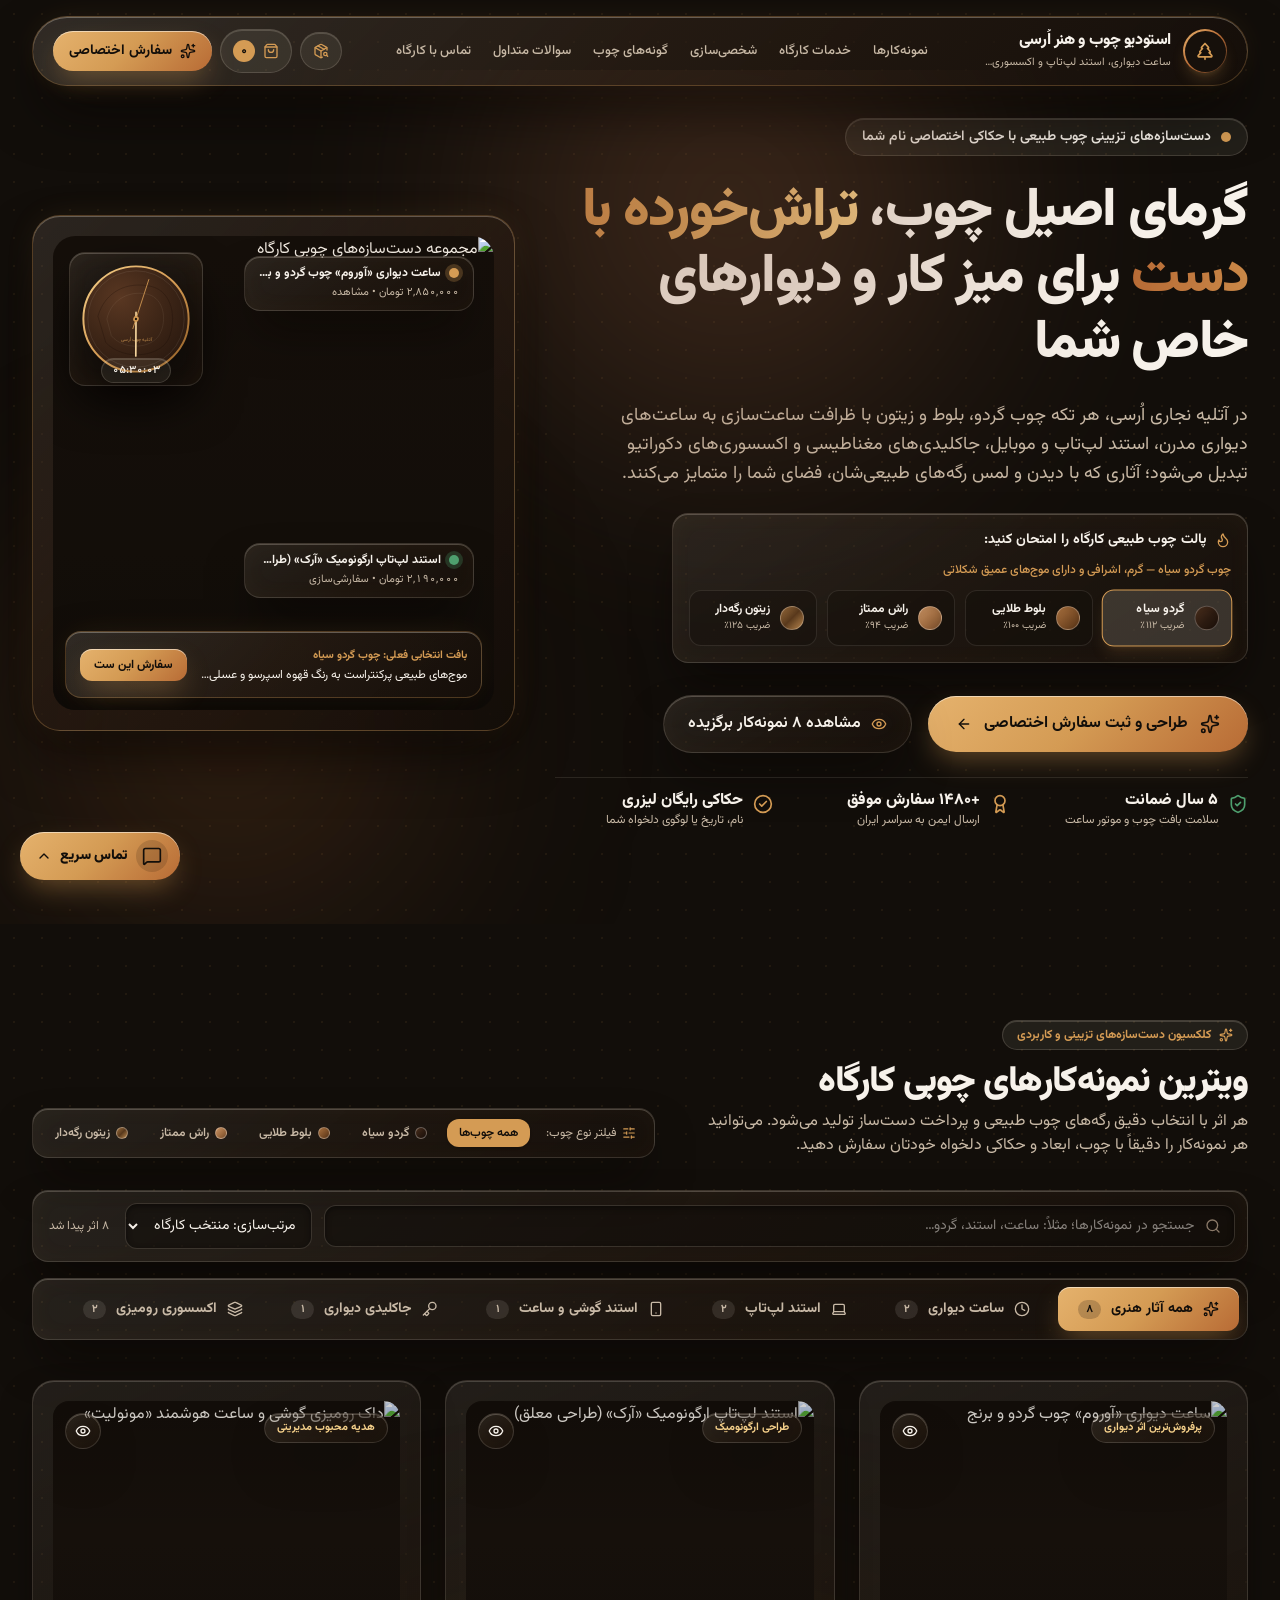
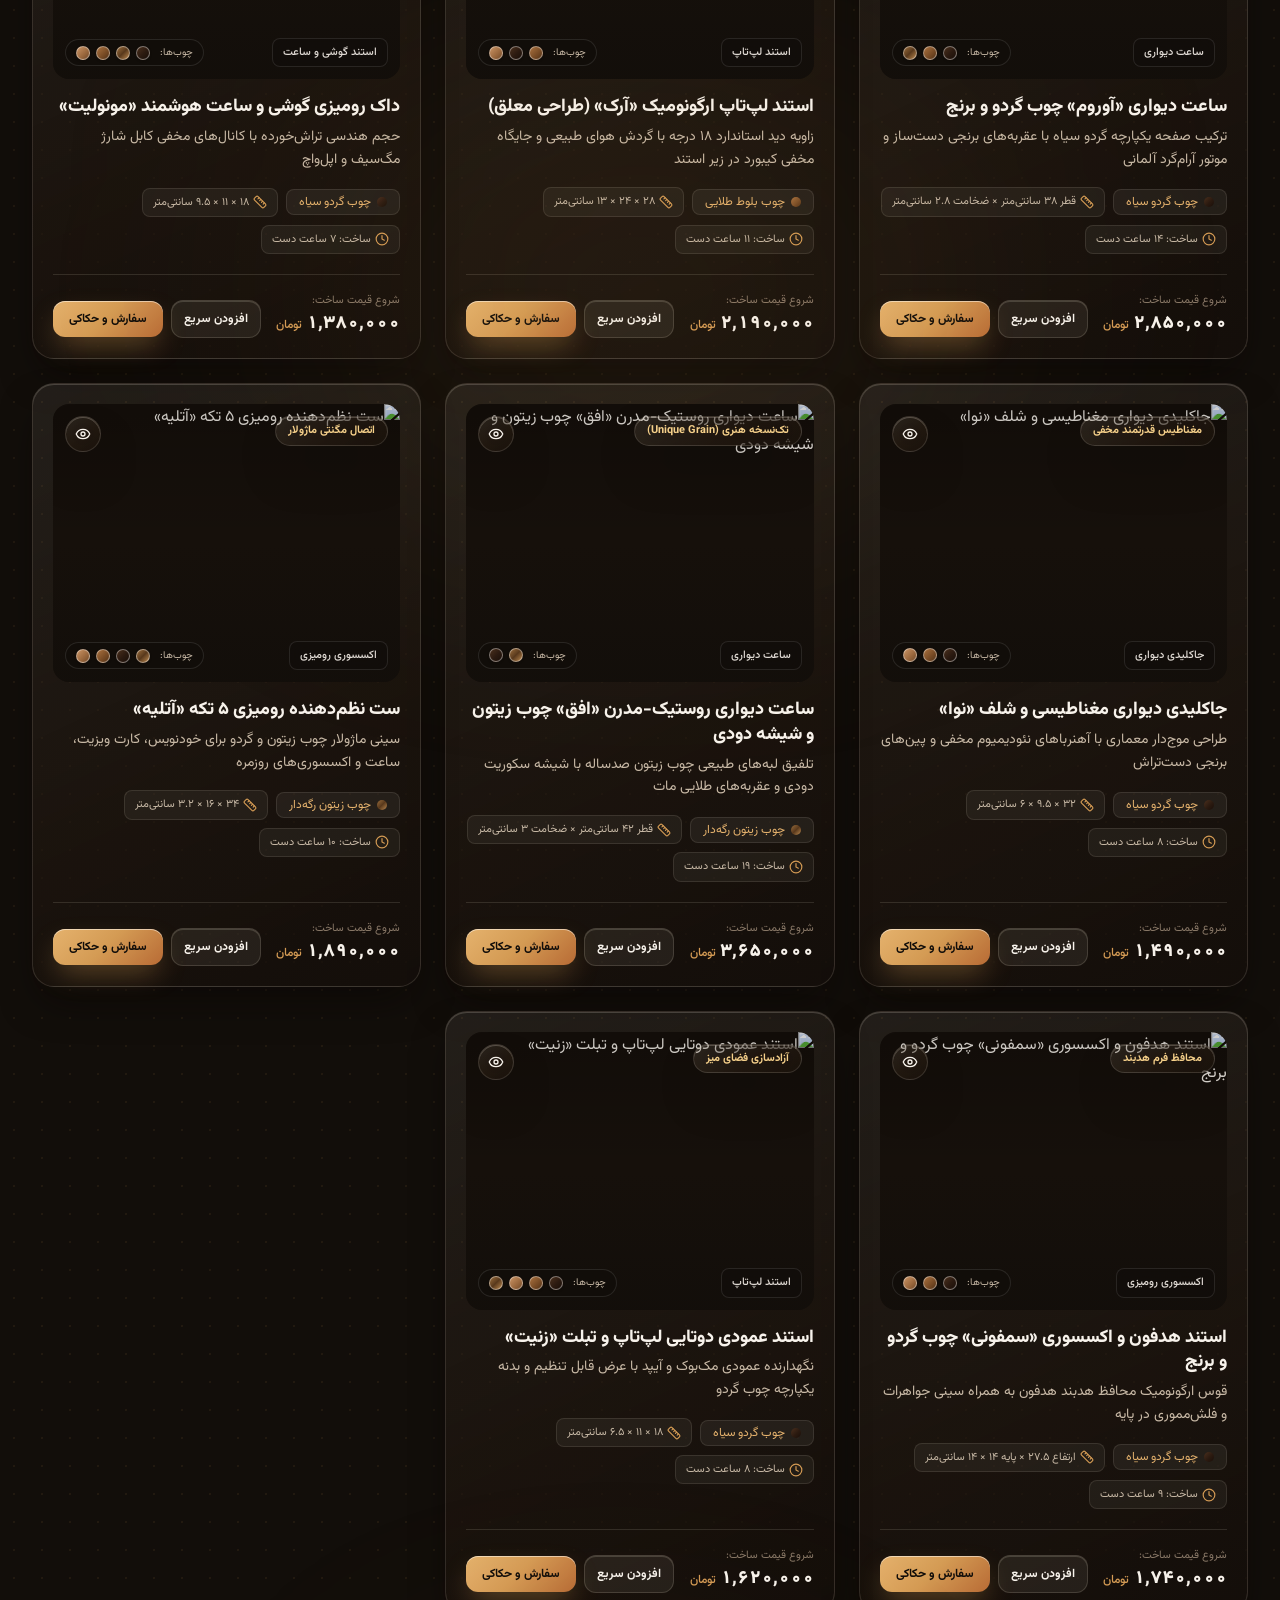
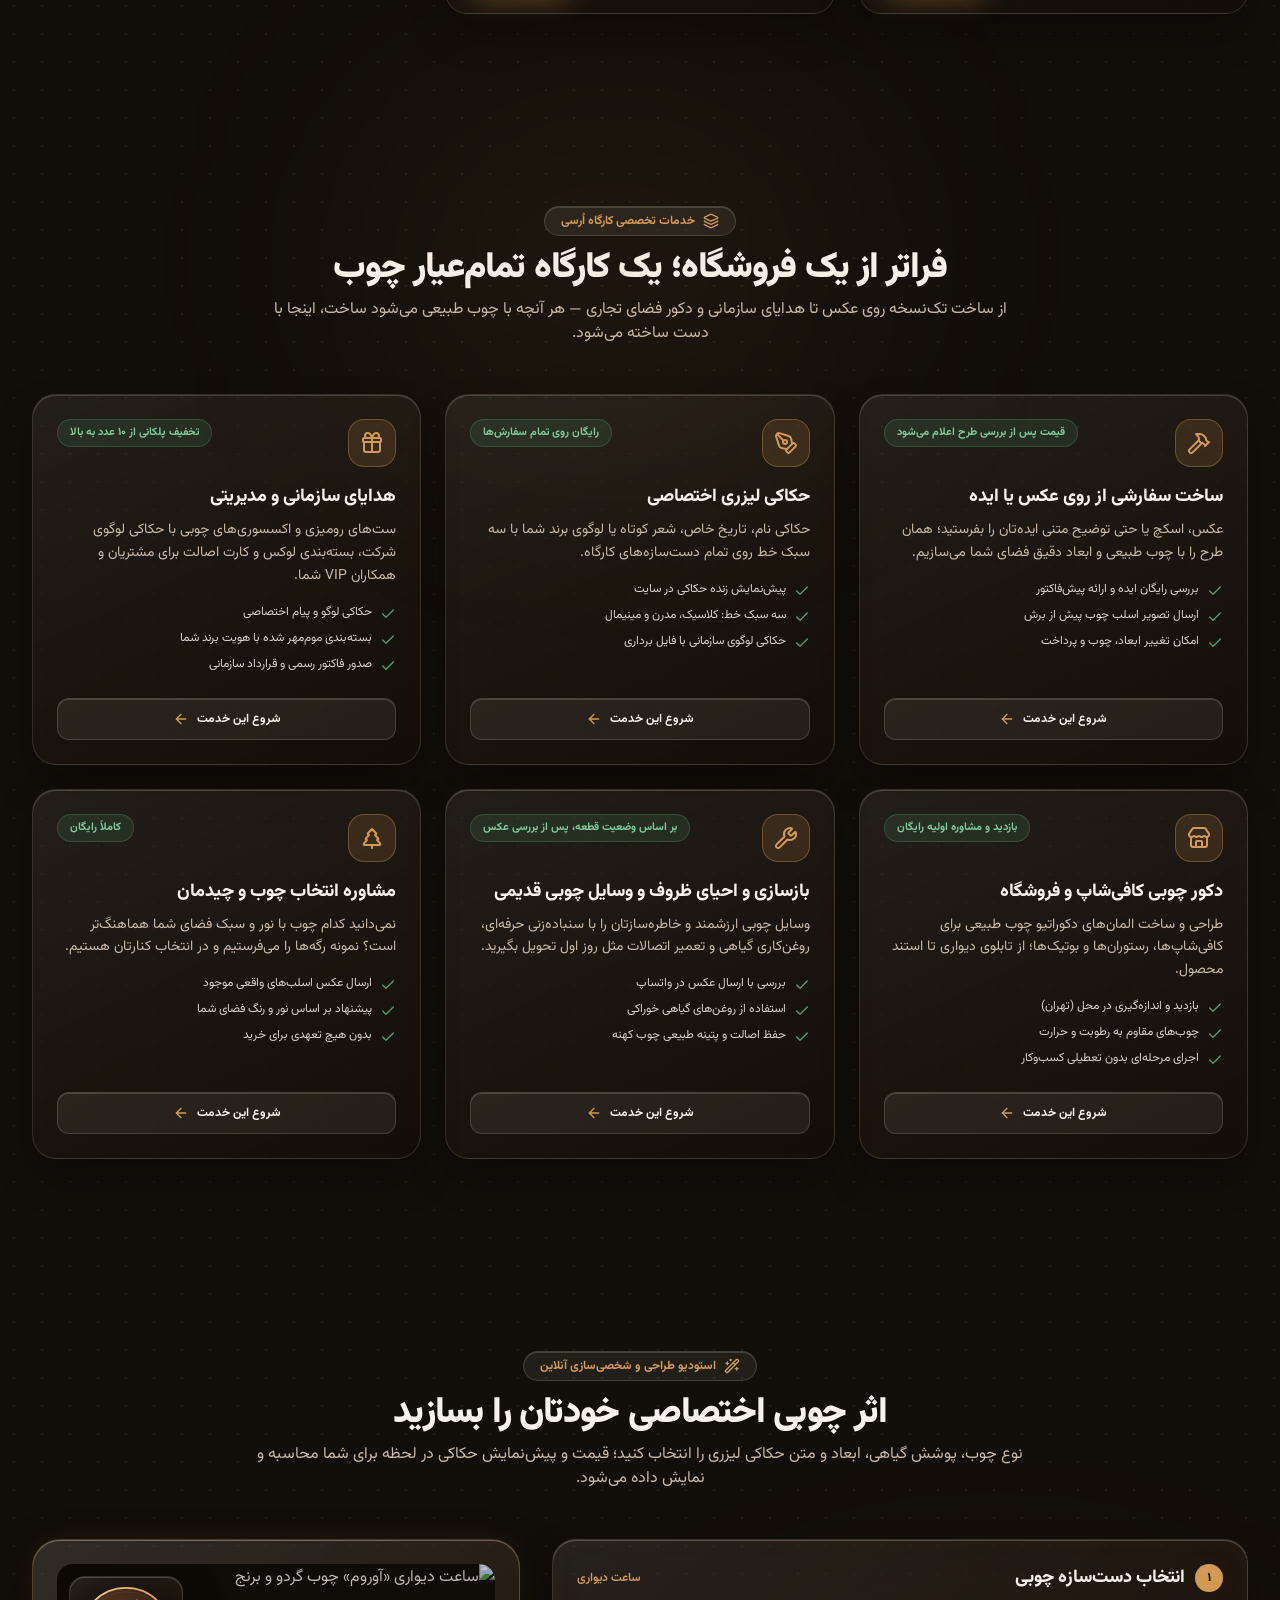
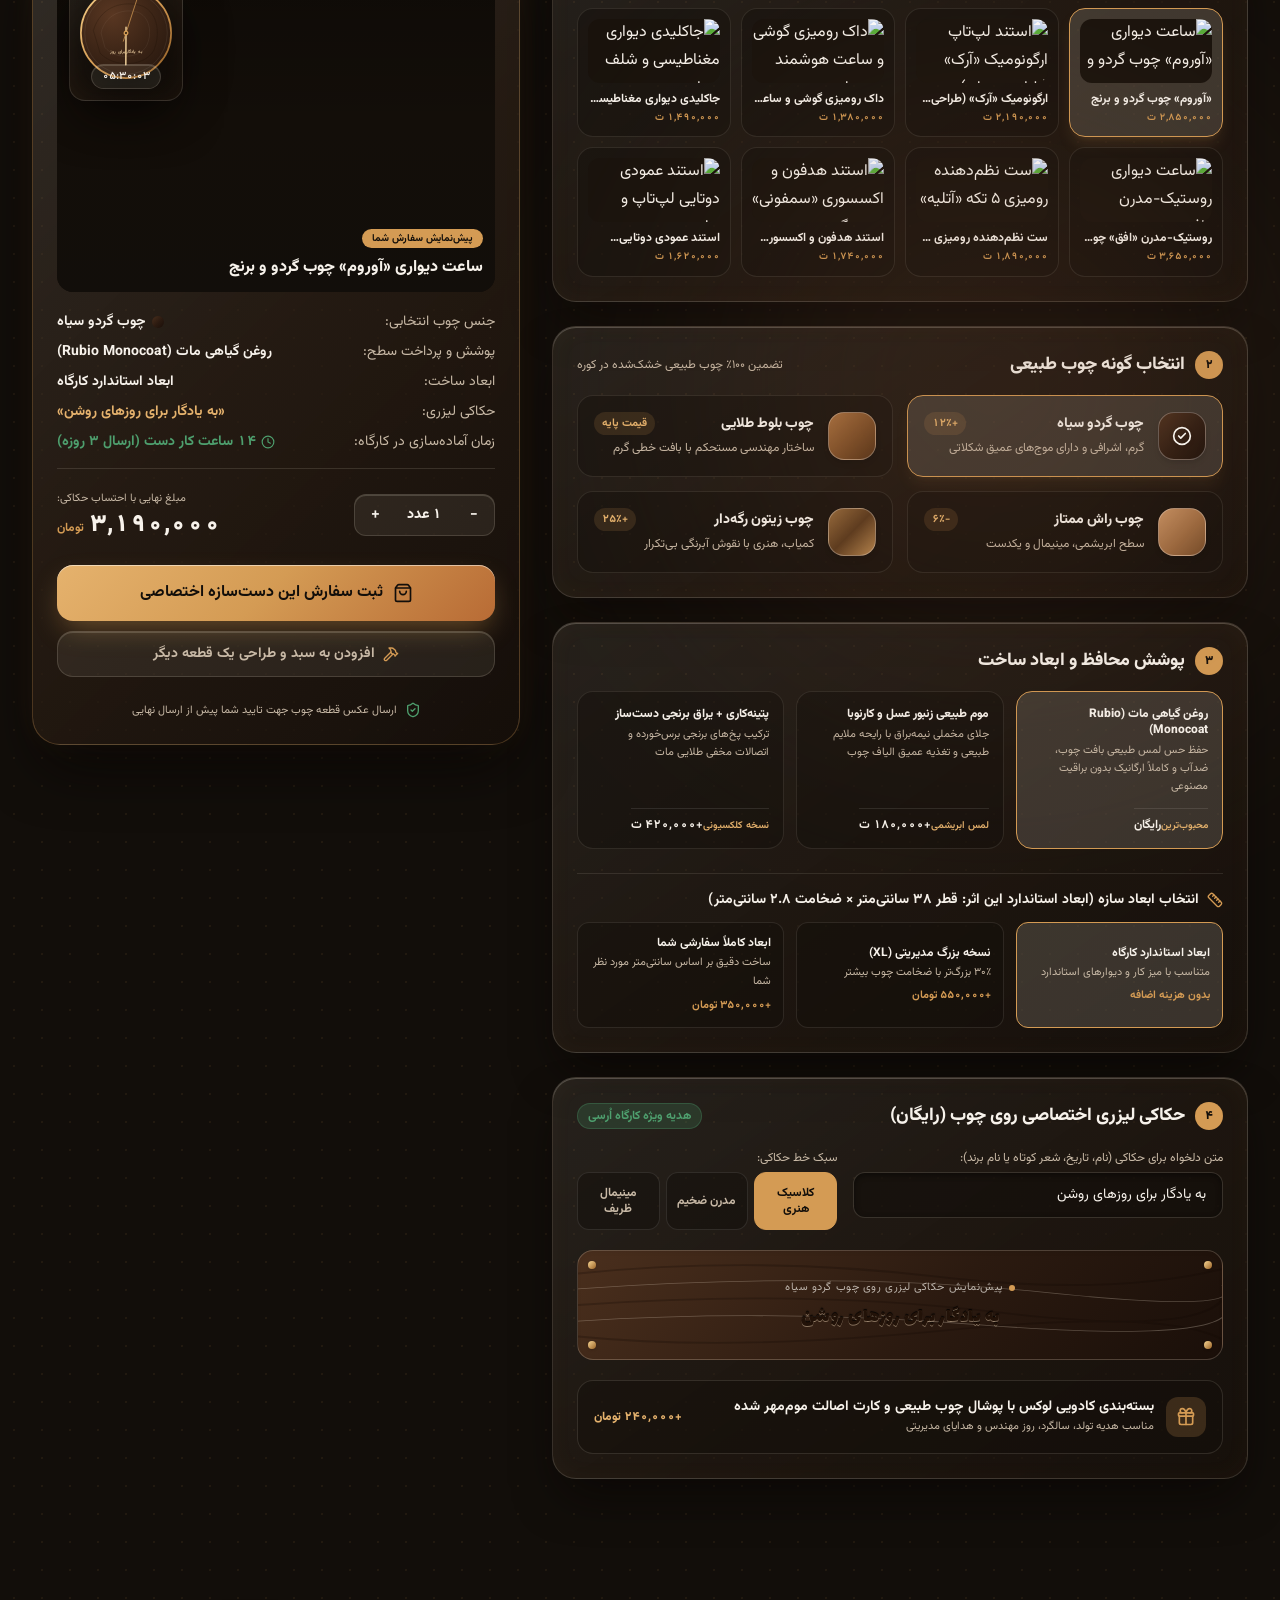
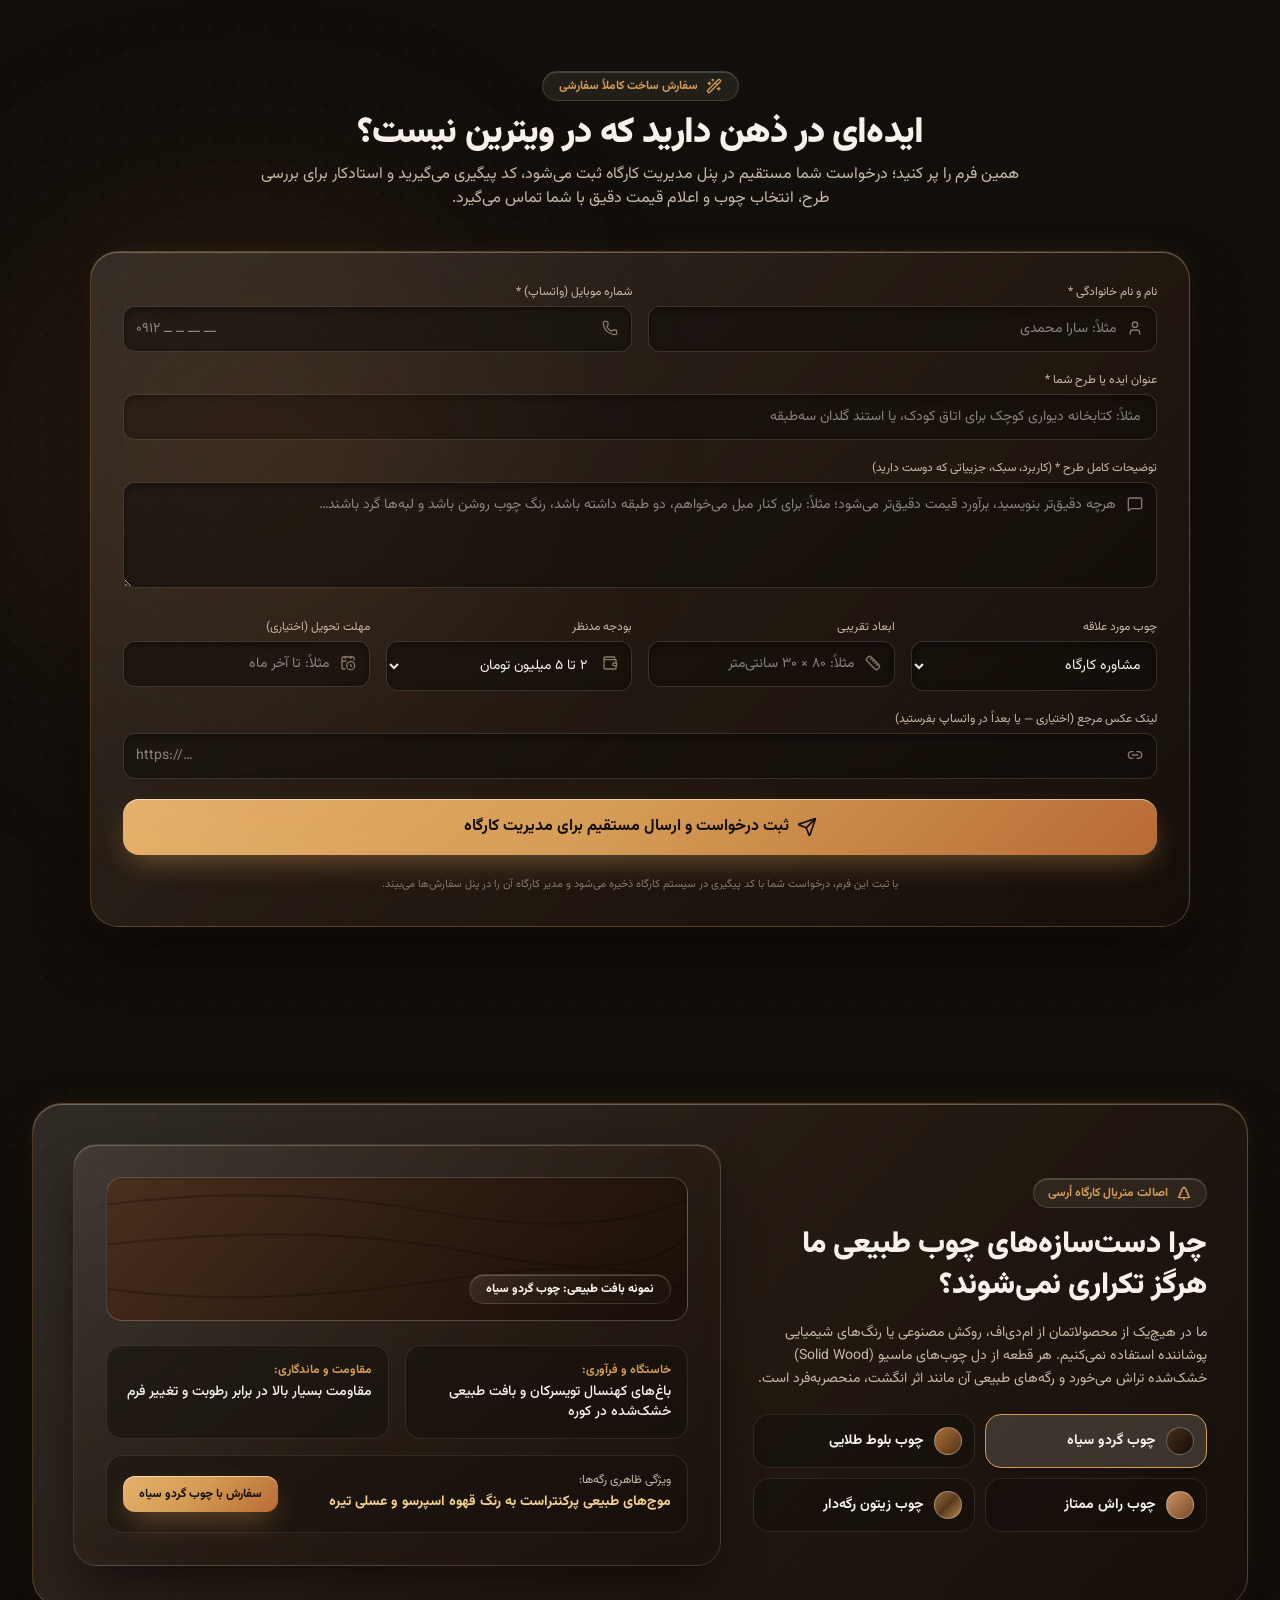
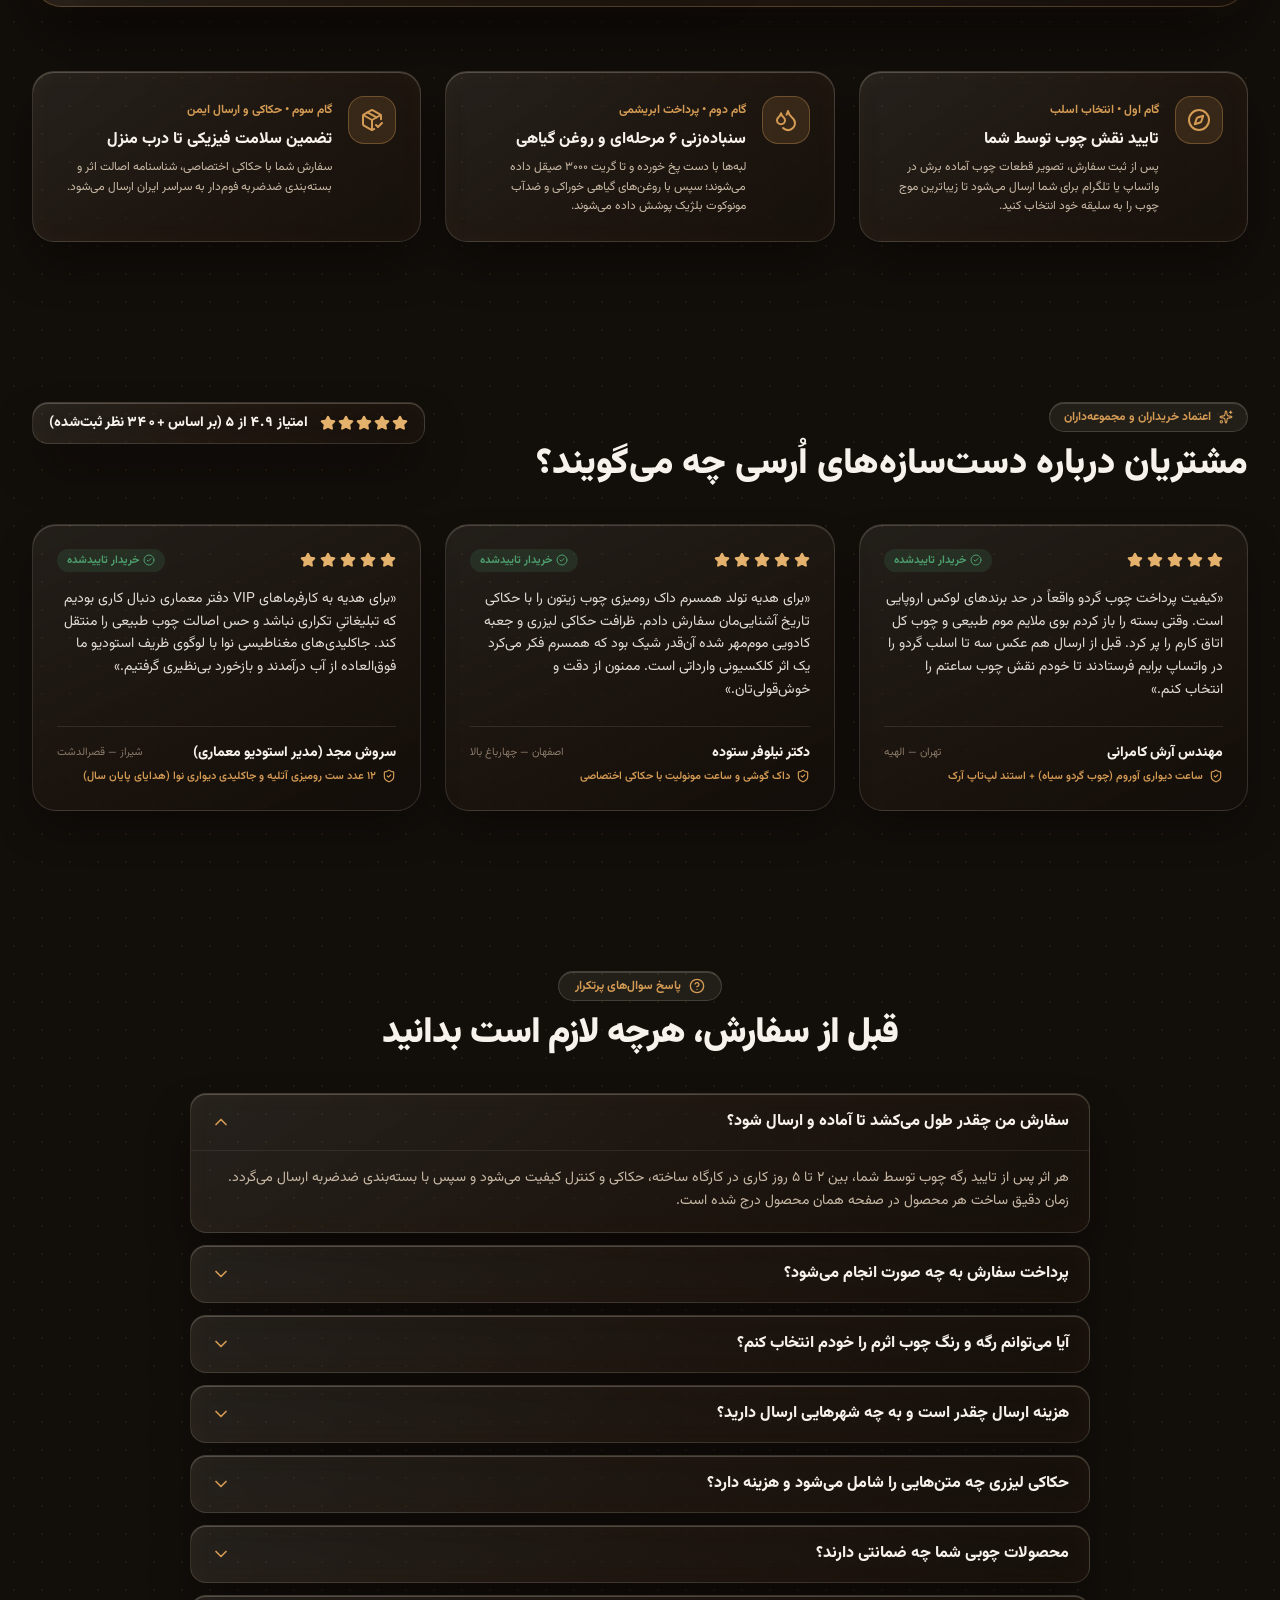
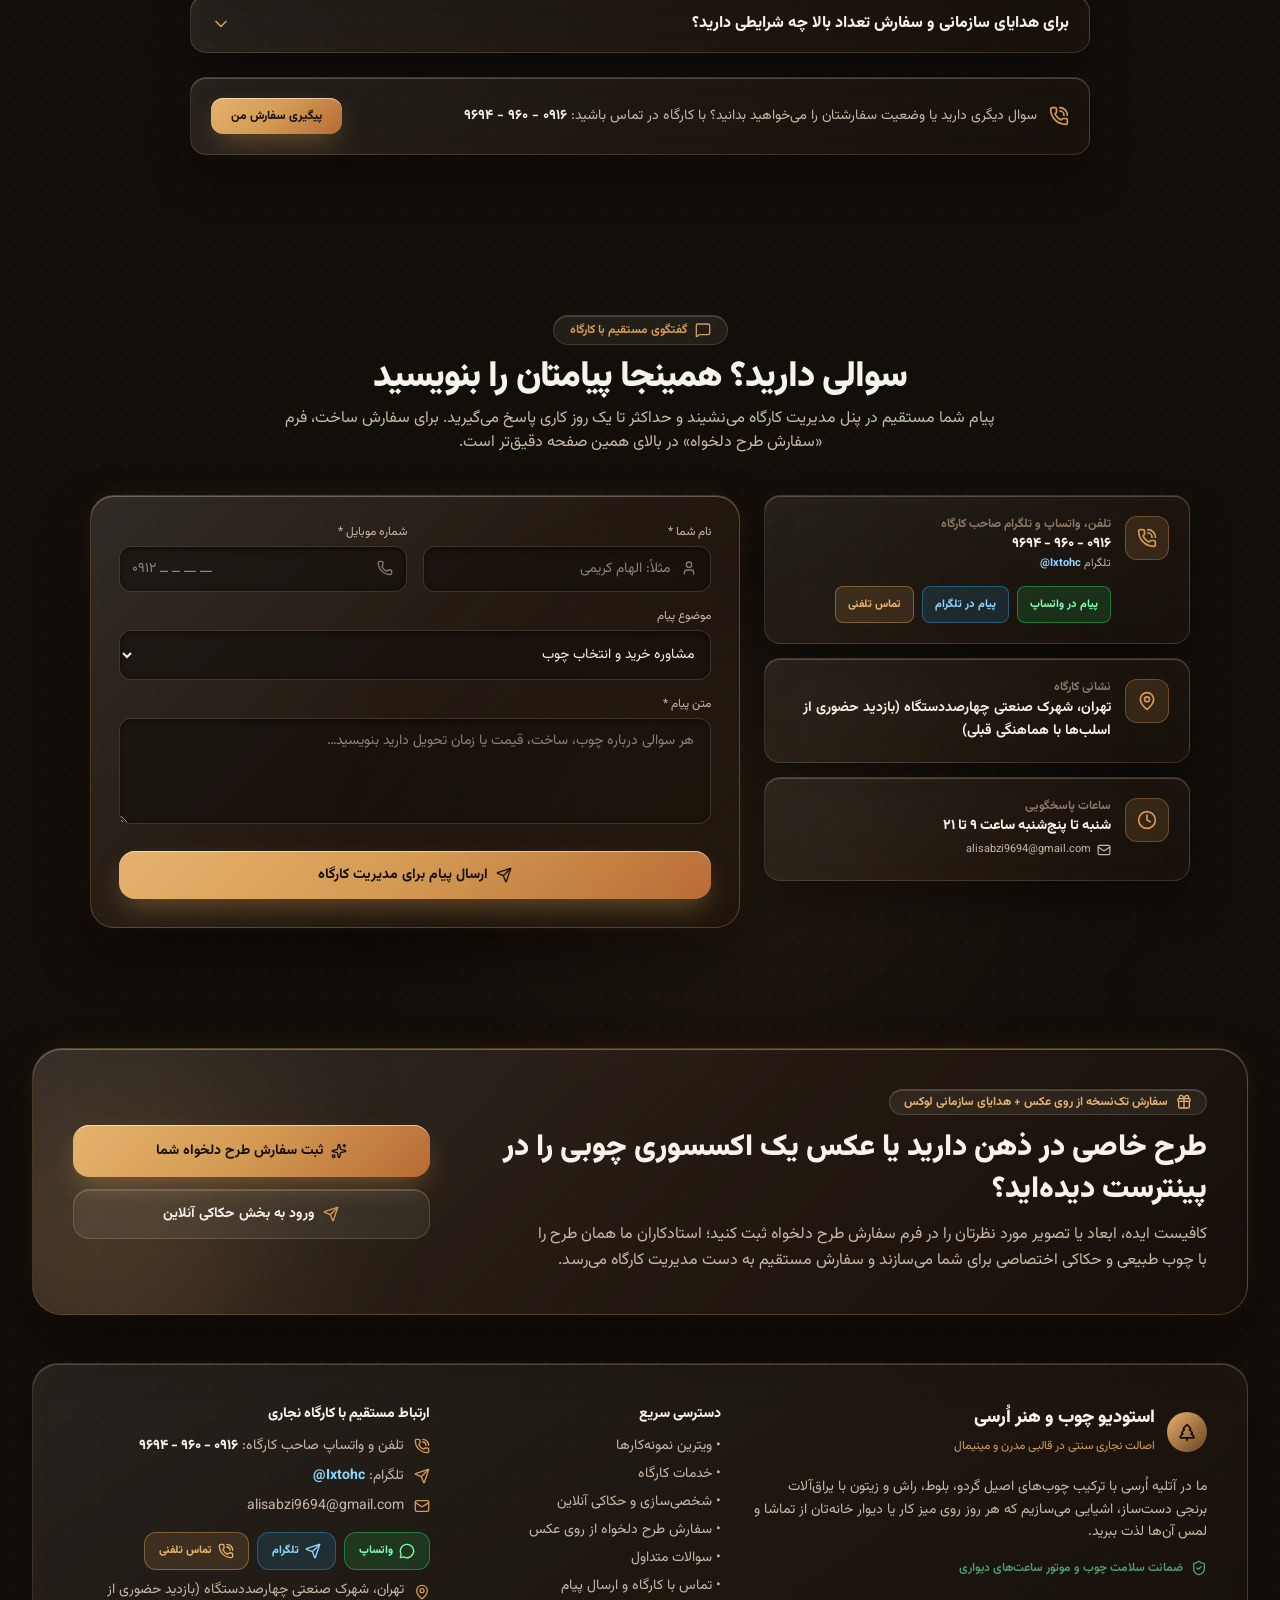
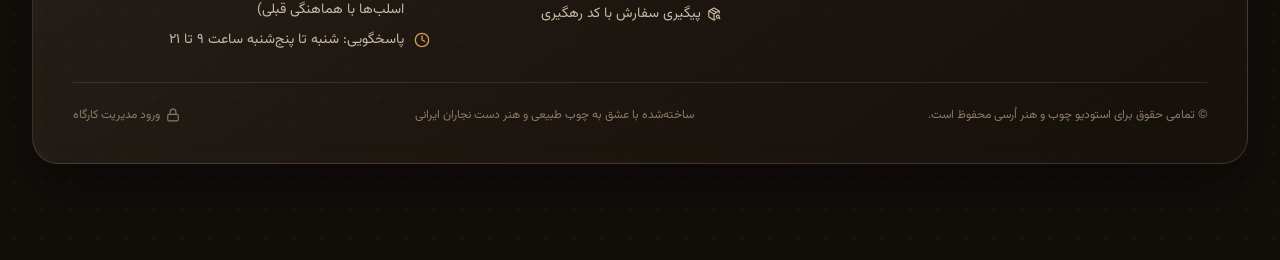
==== commit 7747c402: "Make quick contact dock collapsible Co-authored-by: arena-agent <297053741+arena-agent@users.noreply" ====
--- a/woodcraft-glass-site/index.html
+++ b/woodcraft-glass-site/index.html
@@ -18,18 +18,18 @@
       href="https://fonts.googleapis.com/css2?family=Lalezar&family=Vazirmatn:wght@300;400;500;600;700;800;900&display=swap"
       rel="stylesheet"
     />
-    <script type="module" crossorigin>(function(){const x=document.createElement("link").relList;if(x&&x.supports&&x.supports("modulepreload"))return;for(const g of document.querySelectorAll('link[rel="modulepreload"]'))o(g);new MutationObserver(g=>{for(const d of g)if(d.type==="childList")for(const N of d.addedNodes)N.tagName==="LINK"&&N.rel==="modulepreload"&&o(N)}).observe(document,{childList:!0,subtree:!0});function p(g){const d={};return g.integrity&&(d.integrity=g.integrity),g.referrerPolicy&&(d.referrerPolicy=g.referrerPolicy),g.crossOrigin==="use-credentials"?d.credentials="include":g.crossOrigin==="anonymous"?d.credentials="omit":d.credentials="same-origin",d}function o(g){if(g.ep)return;g.ep=!0;const d=p(g);fetch(g.href,d)}})();var Vu={exports:{}},Is={};var ff;function Hp(){if(ff)return Is;ff=1;var u=Symbol.for("react.transitional.element"),x=Symbol.for("react.fragment");function p(o,g,d){var N=null;if(d!==void 0&&(N=""+d),g.key!==void 0&&(N=""+g.key),"key"in g){d={};for(var m in g)m!=="key"&&(d[m]=g[m])}else d=g;return g=d.ref,{$$typeof:u,type:o,key:N,ref:g!==void 0?g:null,props:d}}return Is.Fragment=x,Is.jsx=p,Is.jsxs=p,Is}var mf;function Up(){return mf||(mf=1,Vu.exports=Hp()),Vu.exports}var a=Up(),$u={exports:{}},oe={};var hf;function qp(){if(hf)return oe;hf=1;var u=Symbol.for("react.transitional.element"),x=Symbol.for("react.portal"),p=Symbol.for("react.fragment"),o=Symbol.for("react.strict_mode"),g=Symbol.for("react.profiler"),d=Symbol.for("react.consumer"),N=Symbol.for("react.context"),m=Symbol.for("react.forward_ref"),z=Symbol.for("react.suspense"),f=Symbol.for("react.memo"),T=Symbol.for("react.lazy"),E=Symbol.for("react.activity"),b=Symbol.iterator;function R(y){return y===null||typeof y!="object"?null:(y=b&&y[b]||y["@@iterator"],typeof y=="function"?y:null)}var $={isMounted:function(){return!1},enqueueForceUpdate:function(){},enqueueReplaceState:function(){},enqueueSetState:function(){}},G=Object.assign,le={};function ie(y,_,Z){this.props=y,this.context=_,this.refs=le,this.updater=Z||$}ie.prototype.isReactComponent={},ie.prototype.setState=function(y,_){if(typeof y!="object"&&typeof y!="function"&&y!=null)throw Error("takes an object of state variables to update or a function which returns an object of state variables.");this.updater.enqueueSetState(this,y,_,"setState")},ie.prototype.forceUpdate=function(y){this.updater.enqueueForceUpdate(this,y,"forceUpdate")};function Ee(){}Ee.prototype=ie.prototype;function L(y,_,Z){this.props=y,this.context=_,this.refs=le,this.updater=Z||$}var H=L.prototype=new Ee;H.constructor=L,G(H,ie.prototype),H.isPureReactComponent=!0;var A=Array.isArray;function U(){}var q={H:null,A:null,T:null,S:null},I=Object.prototype.hasOwnProperty;function Se(y,_,Z){var P=Z.ref;return{$$typeof:u,type:y,key:_,ref:P!==void 0?P:null,props:Z}}function ke(y,_){return Se(y.type,_,y.props)}function Xe(y){return typeof y=="object"&&y!==null&&y.$$typeof===u}function ce(y){var _={"=":"=0",":":"=2"};return"$"+y.replace(/[=:]/g,function(Z){return _[Z]})}var J=/\/+/g;function ee(y,_){return typeof y=="object"&&y!==null&&y.key!=null?ce(""+y.key):_.toString(36)}function ye(y){switch(y.status){case"fulfilled":return y.value;case"rejected":throw y.reason;default:switch(typeof y.status=="string"?y.then(U,U):(y.status="pending",y.then(function(_){y.status==="pending"&&(y.status="fulfilled",y.value=_)},function(_){y.status==="pending"&&(y.status="rejected",y.reason=_)})),y.status){case"fulfilled":return y.value;case"rejected":throw y.reason}}throw y}function C(y,_,Z,P,ue){var Y=typeof y;(Y==="undefined"||Y==="boolean")&&(y=null);var re=!1;if(y===null)re=!0;else switch(Y){case"bigint":case"string":case"number":re=!0;break;case"object":switch(y.$$typeof){case u:case x:re=!0;break;case T:return re=y._init,C(re(y._payload),_,Z,P,ue)}}if(re)return ue=ue(y),re=P===""?"."+ee(y,0):P,A(ue)?(Z="",re!=null&&(Z=re.replace(J,"$&/")+"/"),C(ue,_,Z,"",function(St){return St})):ue!=null&&(Xe(ue)&&(ue=ke(ue,Z+(ue.key==null||y&&y.key===ue.key?"":(""+ue.key).replace(J,"$&/")+"/")+re)),_.push(ue)),1;re=0;var Ge=P===""?".":P+":";if(A(y))for(var Ue=0;Ue<y.length;Ue++)P=y[Ue],Y=Ge+ee(P,Ue),re+=C(P,_,Z,Y,ue);else if(Ue=R(y),typeof Ue=="function")for(y=Ue.call(y),Ue=0;!(P=y.next()).done;)P=P.value,Y=Ge+ee(P,Ue++),re+=C(P,_,Z,Y,ue);else if(Y==="object"){if(typeof y.then=="function")return C(ye(y),_,Z,P,ue);throw _=String(y),Error("Objects are not valid as a React child (found: "+(_==="[object Object]"?"object with keys {"+Object.keys(y).join(", ")+"}":_)+"). If you meant to render a collection of children, use an array instead.")}return re}function Q(y,_,Z){if(y==null)return y;var P=[],ue=0;return C(y,P,"","",function(Y){return _.call(Z,Y,ue++)}),P}function ae(y){if(y._status===-1){var _=y._result;_=_(),_.then(function(Z){(y._status===0||y._status===-1)&&(y._status=1,y._result=Z)},function(Z){(y._status===0||y._status===-1)&&(y._status=2,y._result=Z)}),y._status===-1&&(y._status=0,y._result=_)}if(y._status===1)return y._result.default;throw y._result}var fe=typeof reportError=="function"?reportError:function(y){if(typeof window=="object"&&typeof window.ErrorEvent=="function"){var _=new window.ErrorEvent("error",{bubbles:!0,cancelable:!0,message:typeof y=="object"&&y!==null&&typeof y.message=="string"?String(y.message):String(y),error:y});if(!window.dispatchEvent(_))return}else if(typeof process=="object"&&typeof process.emit=="function"){process.emit("uncaughtException",y);return}console.error(y)},je={map:Q,forEach:function(y,_,Z){Q(y,function(){_.apply(this,arguments)},Z)},count:function(y){var _=0;return Q(y,function(){_++}),_},toArray:function(y){return Q(y,function(_){return _})||[]},only:function(y){if(!Xe(y))throw Error("React.Children.only expected to receive a single React element child.");return y}};return oe.Activity=E,oe.Children=je,oe.Component=ie,oe.Fragment=p,oe.Profiler=g,oe.PureComponent=L,oe.StrictMode=o,oe.Suspense=z,oe.__CLIENT_INTERNALS_DO_NOT_USE_OR_WARN_USERS_THEY_CANNOT_UPGRADE=q,oe.__COMPILER_RUNTIME={__proto__:null,c:function(y){return q.H.useMemoCache(y)}},oe.cache=function(y){return function(){return y.apply(null,arguments)}},oe.cacheSignal=function(){return null},oe.cloneElement=function(y,_,Z){if(y==null)throw Error("The argument must be a React element, but you passed "+y+".");var P=G({},y.props),ue=y.key;if(_!=null)for(Y in _.key!==void 0&&(ue=""+_.key),_)!I.call(_,Y)||Y==="key"||Y==="__self"||Y==="__source"||Y==="ref"&&_.ref===void 0||(P[Y]=_[Y]);var Y=arguments.length-2;if(Y===1)P.children=Z;else if(1<Y){for(var re=Array(Y),Ge=0;Ge<Y;Ge++)re[Ge]=arguments[Ge+2];P.children=re}return Se(y.type,ue,P)},oe.createContext=function(y){return y={$$typeof:N,_currentValue:y,_currentValue2:y,_threadCount:0,Provider:null,Consumer:null},y.Provider=y,y.Consumer={$$typeof:d,_context:y},y},oe.createElement=function(y,_,Z){var P,ue={},Y=null;if(_!=null)for(P in _.key!==void 0&&(Y=""+_.key),_)I.call(_,P)&&P!=="key"&&P!=="__self"&&P!=="__source"&&(ue[P]=_[P]);var re=arguments.length-2;if(re===1)ue.children=Z;else if(1<re){for(var Ge=Array(re),Ue=0;Ue<re;Ue++)Ge[Ue]=arguments[Ue+2];ue.children=Ge}if(y&&y.defaultProps)for(P in re=y.defaultProps,re)ue[P]===void 0&&(ue[P]=re[P]);return Se(y,Y,ue)},oe.createRef=function(){return{current:null}},oe.forwardRef=function(y){return{$$typeof:m,render:y}},oe.isValidElement=Xe,oe.lazy=function(y){return{$$typeof:T,_payload:{_status:-1,_result:y},_init:ae}},oe.memo=function(y,_){return{$$typeof:f,type:y,compare:_===void 0?null:_}},oe.startTransition=function(y){var _=q.T,Z={};q.T=Z;try{var P=y(),ue=q.S;ue!==null&&ue(Z,P),typeof P=="object"&&P!==null&&typeof P.then=="function"&&P.then(U,fe)}catch(Y){fe(Y)}finally{_!==null&&Z.types!==null&&(_.types=Z.types),q.T=_}},oe.unstable_useCacheRefresh=function(){return q.H.useCacheRefresh()},oe.use=function(y){return q.H.use(y)},oe.useActionState=function(y,_,Z){return q.H.useActionState(y,_,Z)},oe.useCallback=function(y,_){return q.H.useCallback(y,_)},oe.useContext=function(y){return q.H.useContext(y)},oe.useDebugValue=function(){},oe.useDeferredValue=function(y,_){return q.H.useDeferredValue(y,_)},oe.useEffect=function(y,_){return q.H.useEffect(y,_)},oe.useEffectEvent=function(y){return q.H.useEffectEvent(y)},oe.useId=function(){return q.H.useId()},oe.useImperativeHandle=function(y,_,Z){return q.H.useImperativeHandle(y,_,Z)},oe.useInsertionEffect=function(y,_){return q.H.useInsertionEffect(y,_)},oe.useLayoutEffect=function(y,_){return q.H.useLayoutEffect(y,_)},oe.useMemo=function(y,_){return q.H.useMemo(y,_)},oe.useOptimistic=function(y,_){return q.H.useOptimistic(y,_)},oe.useReducer=function(y,_,Z){return q.H.useReducer(y,_,Z)},oe.useRef=function(y){return q.H.useRef(y)},oe.useState=function(y){return q.H.useState(y)},oe.useSyncExternalStore=function(y,_,Z){return q.H.useSyncExternalStore(y,_,Z)},oe.useTransition=function(){return q.H.useTransition()},oe.version="19.2.6",oe}var pf;function sr(){return pf||(pf=1,$u.exports=qp()),$u.exports}var F=sr(),Ku={exports:{}},Ps={},Ju={exports:{}},Wu={};var gf;function Rp(){return gf||(gf=1,(function(u){function x(C,Q){var ae=C.length;C.push(Q);e:for(;0<ae;){var fe=ae-1>>>1,je=C[fe];if(0<g(je,Q))C[fe]=Q,C[ae]=je,ae=fe;else break e}}function p(C){return C.length===0?null:C[0]}function o(C){if(C.length===0)return null;var Q=C[0],ae=C.pop();if(ae!==Q){C[0]=ae;e:for(var fe=0,je=C.length,y=je>>>1;fe<y;){var _=2*(fe+1)-1,Z=C[_],P=_+1,ue=C[P];if(0>g(Z,ae))P<je&&0>g(ue,Z)?(C[fe]=ue,C[P]=ae,fe=P):(C[fe]=Z,C[_]=ae,fe=_);else if(P<je&&0>g(ue,ae))C[fe]=ue,C[P]=ae,fe=P;else break e}}return Q}function g(C,Q){var ae=C.sortIndex-Q.sortIndex;return ae!==0?ae:C.id-Q.id}if(u.unstable_now=void 0,typeof performance=="object"&&typeof performance.now=="function"){var d=performance;u.unstable_now=function(){return d.now()}}else{var N=Date,m=N.now();u.unstable_now=function(){return N.now()-m}}var z=[],f=[],T=1,E=null,b=3,R=!1,$=!1,G=!1,le=!1,ie=typeof setTimeout=="function"?setTimeout:null,Ee=typeof clearTimeout=="function"?clearTimeout:null,L=typeof setImmediate<"u"?setImmediate:null;function H(C){for(var Q=p(f);Q!==null;){if(Q.callback===null)o(f);else if(Q.startTime<=C)o(f),Q.sortIndex=Q.expirationTime,x(z,Q);else break;Q=p(f)}}function A(C){if(G=!1,H(C),!$)if(p(z)!==null)$=!0,U||(U=!0,ce());else{var Q=p(f);Q!==null&&ye(A,Q.startTime-C)}}var U=!1,q=-1,I=5,Se=-1;function ke(){return le?!0:!(u.unstable_now()-Se<I)}function Xe(){if(le=!1,U){var C=u.unstable_now();Se=C;var Q=!0;try{e:{$=!1,G&&(G=!1,Ee(q),q=-1),R=!0;var ae=b;try{t:{for(H(C),E=p(z);E!==null&&!(E.expirationTime>C&&ke());){var fe=E.callback;if(typeof fe=="function"){E.callback=null,b=E.priorityLevel;var je=fe(E.expirationTime<=C);if(C=u.unstable_now(),typeof je=="function"){E.callback=je,H(C),Q=!0;break t}E===p(z)&&o(z),H(C)}else o(z);E=p(z)}if(E!==null)Q=!0;else{var y=p(f);y!==null&&ye(A,y.startTime-C),Q=!1}}break e}finally{E=null,b=ae,R=!1}Q=void 0}}finally{Q?ce():U=!1}}}var ce;if(typeof L=="function")ce=function(){L(Xe)};else if(typeof MessageChannel<"u"){var J=new MessageChannel,ee=J.port2;J.port1.onmessage=Xe,ce=function(){ee.postMessage(null)}}else ce=function(){ie(Xe,0)};function ye(C,Q){q=ie(function(){C(u.unstable_now())},Q)}u.unstable_IdlePriority=5,u.unstable_ImmediatePriority=1,u.unstable_LowPriority=4,u.unstable_NormalPriority=3,u.unstable_Profiling=null,u.unstable_UserBlockingPriority=2,u.unstable_cancelCallback=function(C){C.callback=null},u.unstable_forceFrameRate=function(C){0>C||125<C?console.error("forceFrameRate takes a positive int between 0 and 125, forcing frame rates higher than 125 fps is not supported"):I=0<C?Math.floor(1e3/C):5},u.unstable_getCurrentPriorityLevel=function(){return b},u.unstable_next=function(C){switch(b){case 1:case 2:case 3:var Q=3;break;default:Q=b}var ae=b;b=Q;try{return C()}finally{b=ae}},u.unstable_requestPaint=function(){le=!0},u.unstable_runWithPriority=function(C,Q){switch(C){case 1:case 2:case 3:case 4:case 5:break;default:C=3}var ae=b;b=C;try{return Q()}finally{b=ae}},u.unstable_scheduleCallback=function(C,Q,ae){var fe=u.unstable_now();switch(typeof ae=="object"&&ae!==null?(ae=ae.delay,ae=typeof ae=="number"&&0<ae?fe+ae:fe):ae=fe,C){case 1:var je=-1;break;case 2:je=250;break;case 5:je=1073741823;break;case 4:je=1e4;break;default:je=5e3}return je=ae+je,C={id:T++,callback:Q,priorityLevel:C,startTime:ae,expirationTime:je,sortIndex:-1},ae>fe?(C.sortIndex=ae,x(f,C),p(z)===null&&C===p(f)&&(G?(Ee(q),q=-1):G=!0,ye(A,ae-fe))):(C.sortIndex=je,x(z,C),$||R||($=!0,U||(U=!0,ce()))),C},u.unstable_shouldYield=ke,u.unstable_wrapCallback=function(C){var Q=b;return function(){var ae=b;b=Q;try{return C.apply(this,arguments)}finally{b=ae}}}})(Wu)),Wu}var bf;function Lp(){return bf||(bf=1,Ju.exports=Rp()),Ju.exports}var Iu={exports:{}},st={};var vf;function Gp(){if(vf)return st;vf=1;var u=sr();function x(z){var f="https://react.dev/errors/"+z;if(1<arguments.length){f+="?args[]="+encodeURIComponent(arguments[1]);for(var T=2;T<arguments.length;T++)f+="&args[]="+encodeURIComponent(arguments[T])}return"Minified React error #"+z+"; visit "+f+" for the full message or use the non-minified dev environment for full errors and additional helpful warnings."}function p(){}var o={d:{f:p,r:function(){throw Error(x(522))},D:p,C:p,L:p,m:p,X:p,S:p,M:p},p:0,findDOMNode:null},g=Symbol.for("react.portal");function d(z,f,T){var E=3<arguments.length&&arguments[3]!==void 0?arguments[3]:null;return{$$typeof:g,key:E==null?null:""+E,children:z,containerInfo:f,implementation:T}}var N=u.__CLIENT_INTERNALS_DO_NOT_USE_OR_WARN_USERS_THEY_CANNOT_UPGRADE;function m(z,f){if(z==="font")return"";if(typeof f=="string")return f==="use-credentials"?f:""}return st.__DOM_INTERNALS_DO_NOT_USE_OR_WARN_USERS_THEY_CANNOT_UPGRADE=o,st.createPortal=function(z,f){var T=2<arguments.length&&arguments[2]!==void 0?arguments[2]:null;if(!f||f.nodeType!==1&&f.nodeType!==9&&f.nodeType!==11)throw Error(x(299));return d(z,f,null,T)},st.flushSync=function(z){var f=N.T,T=o.p;try{if(N.T=null,o.p=2,z)return z()}finally{N.T=f,o.p=T,o.d.f()}},st.preconnect=function(z,f){typeof z=="string"&&(f?(f=f.crossOrigin,f=typeof f=="string"?f==="use-credentials"?f:"":void 0):f=null,o.d.C(z,f))},st.prefetchDNS=function(z){typeof z=="string"&&o.d.D(z)},st.preinit=function(z,f){if(typeof z=="string"&&f&&typeof f.as=="string"){var T=f.as,E=m(T,f.crossOrigin),b=typeof f.integrity=="string"?f.integrity:void 0,R=typeof f.fetchPriority=="string"?f.fetchPriority:void 0;T==="style"?o.d.S(z,typeof f.precedence=="string"?f.precedence:void 0,{crossOrigin:E,integrity:b,fetchPriority:R}):T==="script"&&o.d.X(z,{crossOrigin:E,integrity:b,fetchPriority:R,nonce:typeof f.nonce=="string"?f.nonce:void 0})}},st.preinitModule=function(z,f){if(typeof z=="string")if(typeof f=="object"&&f!==null){if(f.as==null||f.as==="script"){var T=m(f.as,f.crossOrigin);o.d.M(z,{crossOrigin:T,integrity:typeof f.integrity=="string"?f.integrity:void 0,nonce:typeof f.nonce=="string"?f.nonce:void 0})}}else f==null&&o.d.M(z)},st.preload=function(z,f){if(typeof z=="string"&&typeof f=="object"&&f!==null&&typeof f.as=="string"){var T=f.as,E=m(T,f.crossOrigin);o.d.L(z,T,{crossOrigin:E,integrity:typeof f.integrity=="string"?f.integrity:void 0,nonce:typeof f.nonce=="string"?f.nonce:void 0,type:typeof f.type=="string"?f.type:void 0,fetchPriority:typeof f.fetchPriority=="string"?f.fetchPriority:void 0,referrerPolicy:typeof f.referrerPolicy=="string"?f.referrerPolicy:void 0,imageSrcSet:typeof f.imageSrcSet=="string"?f.imageSrcSet:void 0,imageSizes:typeof f.imageSizes=="string"?f.imageSizes:void 0,media:typeof f.media=="string"?f.media:void 0})}},st.preloadModule=function(z,f){if(typeof z=="string")if(f){var T=m(f.as,f.crossOrigin);o.d.m(z,{as:typeof f.as=="string"&&f.as!=="script"?f.as:void 0,crossOrigin:T,integrity:typeof f.integrity=="string"?f.integrity:void 0})}else o.d.m(z)},st.requestFormReset=function(z){o.d.r(z)},st.unstable_batchedUpdates=function(z,f){return z(f)},st.useFormState=function(z,f,T){return N.H.useFormState(z,f,T)},st.useFormStatus=function(){return N.H.useHostTransitionStatus()},st.version="19.2.6",st}var yf;function Yp(){if(yf)return Iu.exports;yf=1;function u(){if(!(typeof __REACT_DEVTOOLS_GLOBAL_HOOK__>"u"||typeof __REACT_DEVTOOLS_GLOBAL_HOOK__.checkDCE!="function"))try{__REACT_DEVTOOLS_GLOBAL_HOOK__.checkDCE(u)}catch(x){console.error(x)}}return u(),Iu.exports=Gp(),Iu.exports}var jf;function Qp(){if(jf)return Ps;jf=1;var u=Lp(),x=sr(),p=Yp();function o(e){var t="https://react.dev/errors/"+e;if(1<arguments.length){t+="?args[]="+encodeURIComponent(arguments[1]);for(var l=2;l<arguments.length;l++)t+="&args[]="+encodeURIComponent(arguments[l])}return"Minified React error #"+e+"; visit "+t+" for the full message or use the non-minified dev environment for full errors and additional helpful warnings."}function g(e){return!(!e||e.nodeType!==1&&e.nodeType!==9&&e.nodeType!==11)}function d(e){var t=e,l=e;if(e.alternate)for(;t.return;)t=t.return;else{e=t;do t=e,(t.flags&4098)!==0&&(l=t.return),e=t.return;while(e)}return t.tag===3?l:null}function N(e){if(e.tag===13){var t=e.memoizedState;if(t===null&&(e=e.alternate,e!==null&&(t=e.memoizedState)),t!==null)return t.dehydrated}return null}function m(e){if(e.tag===31){var t=e.memoizedState;if(t===null&&(e=e.alternate,e!==null&&(t=e.memoizedState)),t!==null)return t.dehydrated}return null}function z(e){if(d(e)!==e)throw Error(o(188))}function f(e){var t=e.alternate;if(!t){if(t=d(e),t===null)throw Error(o(188));return t!==e?null:e}for(var l=e,s=t;;){var n=l.return;if(n===null)break;var i=n.alternate;if(i===null){if(s=n.return,s!==null){l=s;continue}break}if(n.child===i.child){for(i=n.child;i;){if(i===l)return z(n),e;if(i===s)return z(n),t;i=i.sibling}throw Error(o(188))}if(l.return!==s.return)l=n,s=i;else{for(var c=!1,r=n.child;r;){if(r===l){c=!0,l=n,s=i;break}if(r===s){c=!0,s=n,l=i;break}r=r.sibling}if(!c){for(r=i.child;r;){if(r===l){c=!0,l=i,s=n;break}if(r===s){c=!0,s=i,l=n;break}r=r.sibling}if(!c)throw Error(o(189))}}if(l.alternate!==s)throw Error(o(190))}if(l.tag!==3)throw Error(o(188));return l.stateNode.current===l?e:t}function T(e){var t=e.tag;if(t===5||t===26||t===27||t===6)return e;for(e=e.child;e!==null;){if(t=T(e),t!==null)return t;e=e.sibling}return null}var E=Object.assign,b=Symbol.for("react.element"),R=Symbol.for("react.transitional.element"),$=Symbol.for("react.portal"),G=Symbol.for("react.fragment"),le=Symbol.for("react.strict_mode"),ie=Symbol.for("react.profiler"),Ee=Symbol.for("react.consumer"),L=Symbol.for("react.context"),H=Symbol.for("react.forward_ref"),A=Symbol.for("react.suspense"),U=Symbol.for("react.suspense_list"),q=Symbol.for("react.memo"),I=Symbol.for("react.lazy"),Se=Symbol.for("react.activity"),ke=Symbol.for("react.memo_cache_sentinel"),Xe=Symbol.iterator;function ce(e){return e===null||typeof e!="object"?null:(e=Xe&&e[Xe]||e["@@iterator"],typeof e=="function"?e:null)}var J=Symbol.for("react.client.reference");function ee(e){if(e==null)return null;if(typeof e=="function")return e.$$typeof===J?null:e.displayName||e.name||null;if(typeof e=="string")return e;switch(e){case G:return"Fragment";case ie:return"Profiler";case le:return"StrictMode";case A:return"Suspense";case U:return"SuspenseList";case Se:return"Activity"}if(typeof e=="object")switch(e.$$typeof){case $:return"Portal";case L:return e.displayName||"Context";case Ee:return(e._context.displayName||"Context")+".Consumer";case H:var t=e.render;return e=e.displayName,e||(e=t.displayName||t.name||"",e=e!==""?"ForwardRef("+e+")":"ForwardRef"),e;case q:return t=e.displayName||null,t!==null?t:ee(e.type)||"Memo";case I:t=e._payload,e=e._init;try{return ee(e(t))}catch{}}return null}var ye=Array.isArray,C=x.__CLIENT_INTERNALS_DO_NOT_USE_OR_WARN_USERS_THEY_CANNOT_UPGRADE,Q=p.__DOM_INTERNALS_DO_NOT_USE_OR_WARN_USERS_THEY_CANNOT_UPGRADE,ae={pending:!1,data:null,method:null,action:null},fe=[],je=-1;function y(e){return{current:e}}function _(e){0>je||(e.current=fe[je],fe[je]=null,je--)}function Z(e,t){je++,fe[je]=e.current,e.current=t}var P=y(null),ue=y(null),Y=y(null),re=y(null);function Ge(e,t){switch(Z(Y,t),Z(ue,e),Z(P,null),t.nodeType){case 9:case 11:e=(e=t.documentElement)&&(e=e.namespaceURI)?_x(e):0;break;default:if(e=t.tagName,t=t.namespaceURI)t=_x(t),e=Ox(t,e);else switch(e){case"svg":e=1;break;case"math":e=2;break;default:e=0}}_(P),Z(P,e)}function Ue(){_(P),_(ue),_(Y)}function St(e){e.memoizedState!==null&&Z(re,e);var t=P.current,l=Ox(t,e.type);t!==l&&(Z(ue,e),Z(P,l))}function ha(e){ue.current===e&&(_(P),_(ue)),re.current===e&&(_(re),$s._currentValue=ae)}var Ci,or;function Ql(e){if(Ci===void 0)try{throw Error()}catch(l){var t=l.stack.trim().match(/\n( *(at )?)/);Ci=t&&t[1]||"",or=-1<l.stack.indexOf(`
+    <script type="module" crossorigin>(function(){const f=document.createElement("link").relList;if(f&&f.supports&&f.supports("modulepreload"))return;for(const g of document.querySelectorAll('link[rel="modulepreload"]'))o(g);new MutationObserver(g=>{for(const d of g)if(d.type==="childList")for(const j of d.addedNodes)j.tagName==="LINK"&&j.rel==="modulepreload"&&o(j)}).observe(document,{childList:!0,subtree:!0});function p(g){const d={};return g.integrity&&(d.integrity=g.integrity),g.referrerPolicy&&(d.referrerPolicy=g.referrerPolicy),g.crossOrigin==="use-credentials"?d.credentials="include":g.crossOrigin==="anonymous"?d.credentials="omit":d.credentials="same-origin",d}function o(g){if(g.ep)return;g.ep=!0;const d=p(g);fetch(g.href,d)}})();var Vu={exports:{}},Ps={};var ff;function Up(){if(ff)return Ps;ff=1;var u=Symbol.for("react.transitional.element"),f=Symbol.for("react.fragment");function p(o,g,d){var j=null;if(d!==void 0&&(j=""+d),g.key!==void 0&&(j=""+g.key),"key"in g){d={};for(var m in g)m!=="key"&&(d[m]=g[m])}else d=g;return g=d.ref,{$$typeof:u,type:o,key:j,ref:g!==void 0?g:null,props:d}}return Ps.Fragment=f,Ps.jsx=p,Ps.jsxs=p,Ps}var mf;function qp(){return mf||(mf=1,Vu.exports=Up()),Vu.exports}var a=qp(),$u={exports:{}},oe={};var hf;function Rp(){if(hf)return oe;hf=1;var u=Symbol.for("react.transitional.element"),f=Symbol.for("react.portal"),p=Symbol.for("react.fragment"),o=Symbol.for("react.strict_mode"),g=Symbol.for("react.profiler"),d=Symbol.for("react.consumer"),j=Symbol.for("react.context"),m=Symbol.for("react.forward_ref"),A=Symbol.for("react.suspense"),x=Symbol.for("react.memo"),T=Symbol.for("react.lazy"),E=Symbol.for("react.activity"),b=Symbol.iterator;function R(y){return y===null||typeof y!="object"?null:(y=b&&y[b]||y["@@iterator"],typeof y=="function"?y:null)}var $={isMounted:function(){return!1},enqueueForceUpdate:function(){},enqueueReplaceState:function(){},enqueueSetState:function(){}},G=Object.assign,le={};function ie(y,_,Z){this.props=y,this.context=_,this.refs=le,this.updater=Z||$}ie.prototype.isReactComponent={},ie.prototype.setState=function(y,_){if(typeof y!="object"&&typeof y!="function"&&y!=null)throw Error("takes an object of state variables to update or a function which returns an object of state variables.");this.updater.enqueueSetState(this,y,_,"setState")},ie.prototype.forceUpdate=function(y){this.updater.enqueueForceUpdate(this,y,"forceUpdate")};function Ee(){}Ee.prototype=ie.prototype;function L(y,_,Z){this.props=y,this.context=_,this.refs=le,this.updater=Z||$}var H=L.prototype=new Ee;H.constructor=L,G(H,ie.prototype),H.isPureReactComponent=!0;var C=Array.isArray;function U(){}var q={H:null,A:null,T:null,S:null},I=Object.prototype.hasOwnProperty;function Se(y,_,Z){var P=Z.ref;return{$$typeof:u,type:y,key:_,ref:P!==void 0?P:null,props:Z}}function Me(y,_){return Se(y.type,_,y.props)}function Xe(y){return typeof y=="object"&&y!==null&&y.$$typeof===u}function ce(y){var _={"=":"=0",":":"=2"};return"$"+y.replace(/[=:]/g,function(Z){return _[Z]})}var J=/\/+/g;function ee(y,_){return typeof y=="object"&&y!==null&&y.key!=null?ce(""+y.key):_.toString(36)}function ye(y){switch(y.status){case"fulfilled":return y.value;case"rejected":throw y.reason;default:switch(typeof y.status=="string"?y.then(U,U):(y.status="pending",y.then(function(_){y.status==="pending"&&(y.status="fulfilled",y.value=_)},function(_){y.status==="pending"&&(y.status="rejected",y.reason=_)})),y.status){case"fulfilled":return y.value;case"rejected":throw y.reason}}throw y}function F(y,_,Z,P,ue){var Y=typeof y;(Y==="undefined"||Y==="boolean")&&(y=null);var re=!1;if(y===null)re=!0;else switch(Y){case"bigint":case"string":case"number":re=!0;break;case"object":switch(y.$$typeof){case u:case f:re=!0;break;case T:return re=y._init,F(re(y._payload),_,Z,P,ue)}}if(re)return ue=ue(y),re=P===""?"."+ee(y,0):P,C(ue)?(Z="",re!=null&&(Z=re.replace(J,"$&/")+"/"),F(ue,_,Z,"",function(St){return St})):ue!=null&&(Xe(ue)&&(ue=Me(ue,Z+(ue.key==null||y&&y.key===ue.key?"":(""+ue.key).replace(J,"$&/")+"/")+re)),_.push(ue)),1;re=0;var Ge=P===""?".":P+":";if(C(y))for(var Ue=0;Ue<y.length;Ue++)P=y[Ue],Y=Ge+ee(P,Ue),re+=F(P,_,Z,Y,ue);else if(Ue=R(y),typeof Ue=="function")for(y=Ue.call(y),Ue=0;!(P=y.next()).done;)P=P.value,Y=Ge+ee(P,Ue++),re+=F(P,_,Z,Y,ue);else if(Y==="object"){if(typeof y.then=="function")return F(ye(y),_,Z,P,ue);throw _=String(y),Error("Objects are not valid as a React child (found: "+(_==="[object Object]"?"object with keys {"+Object.keys(y).join(", ")+"}":_)+"). If you meant to render a collection of children, use an array instead.")}return re}function Q(y,_,Z){if(y==null)return y;var P=[],ue=0;return F(y,P,"","",function(Y){return _.call(Z,Y,ue++)}),P}function ae(y){if(y._status===-1){var _=y._result;_=_(),_.then(function(Z){(y._status===0||y._status===-1)&&(y._status=1,y._result=Z)},function(Z){(y._status===0||y._status===-1)&&(y._status=2,y._result=Z)}),y._status===-1&&(y._status=0,y._result=_)}if(y._status===1)return y._result.default;throw y._result}var fe=typeof reportError=="function"?reportError:function(y){if(typeof window=="object"&&typeof window.ErrorEvent=="function"){var _=new window.ErrorEvent("error",{bubbles:!0,cancelable:!0,message:typeof y=="object"&&y!==null&&typeof y.message=="string"?String(y.message):String(y),error:y});if(!window.dispatchEvent(_))return}else if(typeof process=="object"&&typeof process.emit=="function"){process.emit("uncaughtException",y);return}console.error(y)},je={map:Q,forEach:function(y,_,Z){Q(y,function(){_.apply(this,arguments)},Z)},count:function(y){var _=0;return Q(y,function(){_++}),_},toArray:function(y){return Q(y,function(_){return _})||[]},only:function(y){if(!Xe(y))throw Error("React.Children.only expected to receive a single React element child.");return y}};return oe.Activity=E,oe.Children=je,oe.Component=ie,oe.Fragment=p,oe.Profiler=g,oe.PureComponent=L,oe.StrictMode=o,oe.Suspense=A,oe.__CLIENT_INTERNALS_DO_NOT_USE_OR_WARN_USERS_THEY_CANNOT_UPGRADE=q,oe.__COMPILER_RUNTIME={__proto__:null,c:function(y){return q.H.useMemoCache(y)}},oe.cache=function(y){return function(){return y.apply(null,arguments)}},oe.cacheSignal=function(){return null},oe.cloneElement=function(y,_,Z){if(y==null)throw Error("The argument must be a React element, but you passed "+y+".");var P=G({},y.props),ue=y.key;if(_!=null)for(Y in _.key!==void 0&&(ue=""+_.key),_)!I.call(_,Y)||Y==="key"||Y==="__self"||Y==="__source"||Y==="ref"&&_.ref===void 0||(P[Y]=_[Y]);var Y=arguments.length-2;if(Y===1)P.children=Z;else if(1<Y){for(var re=Array(Y),Ge=0;Ge<Y;Ge++)re[Ge]=arguments[Ge+2];P.children=re}return Se(y.type,ue,P)},oe.createContext=function(y){return y={$$typeof:j,_currentValue:y,_currentValue2:y,_threadCount:0,Provider:null,Consumer:null},y.Provider=y,y.Consumer={$$typeof:d,_context:y},y},oe.createElement=function(y,_,Z){var P,ue={},Y=null;if(_!=null)for(P in _.key!==void 0&&(Y=""+_.key),_)I.call(_,P)&&P!=="key"&&P!=="__self"&&P!=="__source"&&(ue[P]=_[P]);var re=arguments.length-2;if(re===1)ue.children=Z;else if(1<re){for(var Ge=Array(re),Ue=0;Ue<re;Ue++)Ge[Ue]=arguments[Ue+2];ue.children=Ge}if(y&&y.defaultProps)for(P in re=y.defaultProps,re)ue[P]===void 0&&(ue[P]=re[P]);return Se(y,Y,ue)},oe.createRef=function(){return{current:null}},oe.forwardRef=function(y){return{$$typeof:m,render:y}},oe.isValidElement=Xe,oe.lazy=function(y){return{$$typeof:T,_payload:{_status:-1,_result:y},_init:ae}},oe.memo=function(y,_){return{$$typeof:x,type:y,compare:_===void 0?null:_}},oe.startTransition=function(y){var _=q.T,Z={};q.T=Z;try{var P=y(),ue=q.S;ue!==null&&ue(Z,P),typeof P=="object"&&P!==null&&typeof P.then=="function"&&P.then(U,fe)}catch(Y){fe(Y)}finally{_!==null&&Z.types!==null&&(_.types=Z.types),q.T=_}},oe.unstable_useCacheRefresh=function(){return q.H.useCacheRefresh()},oe.use=function(y){return q.H.use(y)},oe.useActionState=function(y,_,Z){return q.H.useActionState(y,_,Z)},oe.useCallback=function(y,_){return q.H.useCallback(y,_)},oe.useContext=function(y){return q.H.useContext(y)},oe.useDebugValue=function(){},oe.useDeferredValue=function(y,_){return q.H.useDeferredValue(y,_)},oe.useEffect=function(y,_){return q.H.useEffect(y,_)},oe.useEffectEvent=function(y){return q.H.useEffectEvent(y)},oe.useId=function(){return q.H.useId()},oe.useImperativeHandle=function(y,_,Z){return q.H.useImperativeHandle(y,_,Z)},oe.useInsertionEffect=function(y,_){return q.H.useInsertionEffect(y,_)},oe.useLayoutEffect=function(y,_){return q.H.useLayoutEffect(y,_)},oe.useMemo=function(y,_){return q.H.useMemo(y,_)},oe.useOptimistic=function(y,_){return q.H.useOptimistic(y,_)},oe.useReducer=function(y,_,Z){return q.H.useReducer(y,_,Z)},oe.useRef=function(y){return q.H.useRef(y)},oe.useState=function(y){return q.H.useState(y)},oe.useSyncExternalStore=function(y,_,Z){return q.H.useSyncExternalStore(y,_,Z)},oe.useTransition=function(){return q.H.useTransition()},oe.version="19.2.6",oe}var pf;function sr(){return pf||(pf=1,$u.exports=Rp()),$u.exports}var z=sr(),Ku={exports:{}},en={},Ju={exports:{}},Wu={};var gf;function Lp(){return gf||(gf=1,(function(u){function f(F,Q){var ae=F.length;F.push(Q);e:for(;0<ae;){var fe=ae-1>>>1,je=F[fe];if(0<g(je,Q))F[fe]=Q,F[ae]=je,ae=fe;else break e}}function p(F){return F.length===0?null:F[0]}function o(F){if(F.length===0)return null;var Q=F[0],ae=F.pop();if(ae!==Q){F[0]=ae;e:for(var fe=0,je=F.length,y=je>>>1;fe<y;){var _=2*(fe+1)-1,Z=F[_],P=_+1,ue=F[P];if(0>g(Z,ae))P<je&&0>g(ue,Z)?(F[fe]=ue,F[P]=ae,fe=P):(F[fe]=Z,F[_]=ae,fe=_);else if(P<je&&0>g(ue,ae))F[fe]=ue,F[P]=ae,fe=P;else break e}}return Q}function g(F,Q){var ae=F.sortIndex-Q.sortIndex;return ae!==0?ae:F.id-Q.id}if(u.unstable_now=void 0,typeof performance=="object"&&typeof performance.now=="function"){var d=performance;u.unstable_now=function(){return d.now()}}else{var j=Date,m=j.now();u.unstable_now=function(){return j.now()-m}}var A=[],x=[],T=1,E=null,b=3,R=!1,$=!1,G=!1,le=!1,ie=typeof setTimeout=="function"?setTimeout:null,Ee=typeof clearTimeout=="function"?clearTimeout:null,L=typeof setImmediate<"u"?setImmediate:null;function H(F){for(var Q=p(x);Q!==null;){if(Q.callback===null)o(x);else if(Q.startTime<=F)o(x),Q.sortIndex=Q.expirationTime,f(A,Q);else break;Q=p(x)}}function C(F){if(G=!1,H(F),!$)if(p(A)!==null)$=!0,U||(U=!0,ce());else{var Q=p(x);Q!==null&&ye(C,Q.startTime-F)}}var U=!1,q=-1,I=5,Se=-1;function Me(){return le?!0:!(u.unstable_now()-Se<I)}function Xe(){if(le=!1,U){var F=u.unstable_now();Se=F;var Q=!0;try{e:{$=!1,G&&(G=!1,Ee(q),q=-1),R=!0;var ae=b;try{t:{for(H(F),E=p(A);E!==null&&!(E.expirationTime>F&&Me());){var fe=E.callback;if(typeof fe=="function"){E.callback=null,b=E.priorityLevel;var je=fe(E.expirationTime<=F);if(F=u.unstable_now(),typeof je=="function"){E.callback=je,H(F),Q=!0;break t}E===p(A)&&o(A),H(F)}else o(A);E=p(A)}if(E!==null)Q=!0;else{var y=p(x);y!==null&&ye(C,y.startTime-F),Q=!1}}break e}finally{E=null,b=ae,R=!1}Q=void 0}}finally{Q?ce():U=!1}}}var ce;if(typeof L=="function")ce=function(){L(Xe)};else if(typeof MessageChannel<"u"){var J=new MessageChannel,ee=J.port2;J.port1.onmessage=Xe,ce=function(){ee.postMessage(null)}}else ce=function(){ie(Xe,0)};function ye(F,Q){q=ie(function(){F(u.unstable_now())},Q)}u.unstable_IdlePriority=5,u.unstable_ImmediatePriority=1,u.unstable_LowPriority=4,u.unstable_NormalPriority=3,u.unstable_Profiling=null,u.unstable_UserBlockingPriority=2,u.unstable_cancelCallback=function(F){F.callback=null},u.unstable_forceFrameRate=function(F){0>F||125<F?console.error("forceFrameRate takes a positive int between 0 and 125, forcing frame rates higher than 125 fps is not supported"):I=0<F?Math.floor(1e3/F):5},u.unstable_getCurrentPriorityLevel=function(){return b},u.unstable_next=function(F){switch(b){case 1:case 2:case 3:var Q=3;break;default:Q=b}var ae=b;b=Q;try{return F()}finally{b=ae}},u.unstable_requestPaint=function(){le=!0},u.unstable_runWithPriority=function(F,Q){switch(F){case 1:case 2:case 3:case 4:case 5:break;default:F=3}var ae=b;b=F;try{return Q()}finally{b=ae}},u.unstable_scheduleCallback=function(F,Q,ae){var fe=u.unstable_now();switch(typeof ae=="object"&&ae!==null?(ae=ae.delay,ae=typeof ae=="number"&&0<ae?fe+ae:fe):ae=fe,F){case 1:var je=-1;break;case 2:je=250;break;case 5:je=1073741823;break;case 4:je=1e4;break;default:je=5e3}return je=ae+je,F={id:T++,callback:Q,priorityLevel:F,startTime:ae,expirationTime:je,sortIndex:-1},ae>fe?(F.sortIndex=ae,f(x,F),p(A)===null&&F===p(x)&&(G?(Ee(q),q=-1):G=!0,ye(C,ae-fe))):(F.sortIndex=je,f(A,F),$||R||($=!0,U||(U=!0,ce()))),F},u.unstable_shouldYield=Me,u.unstable_wrapCallback=function(F){var Q=b;return function(){var ae=b;b=Q;try{return F.apply(this,arguments)}finally{b=ae}}}})(Wu)),Wu}var bf;function Gp(){return bf||(bf=1,Ju.exports=Lp()),Ju.exports}var Iu={exports:{}},st={};var vf;function Yp(){if(vf)return st;vf=1;var u=sr();function f(A){var x="https://react.dev/errors/"+A;if(1<arguments.length){x+="?args[]="+encodeURIComponent(arguments[1]);for(var T=2;T<arguments.length;T++)x+="&args[]="+encodeURIComponent(arguments[T])}return"Minified React error #"+A+"; visit "+x+" for the full message or use the non-minified dev environment for full errors and additional helpful warnings."}function p(){}var o={d:{f:p,r:function(){throw Error(f(522))},D:p,C:p,L:p,m:p,X:p,S:p,M:p},p:0,findDOMNode:null},g=Symbol.for("react.portal");function d(A,x,T){var E=3<arguments.length&&arguments[3]!==void 0?arguments[3]:null;return{$$typeof:g,key:E==null?null:""+E,children:A,containerInfo:x,implementation:T}}var j=u.__CLIENT_INTERNALS_DO_NOT_USE_OR_WARN_USERS_THEY_CANNOT_UPGRADE;function m(A,x){if(A==="font")return"";if(typeof x=="string")return x==="use-credentials"?x:""}return st.__DOM_INTERNALS_DO_NOT_USE_OR_WARN_USERS_THEY_CANNOT_UPGRADE=o,st.createPortal=function(A,x){var T=2<arguments.length&&arguments[2]!==void 0?arguments[2]:null;if(!x||x.nodeType!==1&&x.nodeType!==9&&x.nodeType!==11)throw Error(f(299));return d(A,x,null,T)},st.flushSync=function(A){var x=j.T,T=o.p;try{if(j.T=null,o.p=2,A)return A()}finally{j.T=x,o.p=T,o.d.f()}},st.preconnect=function(A,x){typeof A=="string"&&(x?(x=x.crossOrigin,x=typeof x=="string"?x==="use-credentials"?x:"":void 0):x=null,o.d.C(A,x))},st.prefetchDNS=function(A){typeof A=="string"&&o.d.D(A)},st.preinit=function(A,x){if(typeof A=="string"&&x&&typeof x.as=="string"){var T=x.as,E=m(T,x.crossOrigin),b=typeof x.integrity=="string"?x.integrity:void 0,R=typeof x.fetchPriority=="string"?x.fetchPriority:void 0;T==="style"?o.d.S(A,typeof x.precedence=="string"?x.precedence:void 0,{crossOrigin:E,integrity:b,fetchPriority:R}):T==="script"&&o.d.X(A,{crossOrigin:E,integrity:b,fetchPriority:R,nonce:typeof x.nonce=="string"?x.nonce:void 0})}},st.preinitModule=function(A,x){if(typeof A=="string")if(typeof x=="object"&&x!==null){if(x.as==null||x.as==="script"){var T=m(x.as,x.crossOrigin);o.d.M(A,{crossOrigin:T,integrity:typeof x.integrity=="string"?x.integrity:void 0,nonce:typeof x.nonce=="string"?x.nonce:void 0})}}else x==null&&o.d.M(A)},st.preload=function(A,x){if(typeof A=="string"&&typeof x=="object"&&x!==null&&typeof x.as=="string"){var T=x.as,E=m(T,x.crossOrigin);o.d.L(A,T,{crossOrigin:E,integrity:typeof x.integrity=="string"?x.integrity:void 0,nonce:typeof x.nonce=="string"?x.nonce:void 0,type:typeof x.type=="string"?x.type:void 0,fetchPriority:typeof x.fetchPriority=="string"?x.fetchPriority:void 0,referrerPolicy:typeof x.referrerPolicy=="string"?x.referrerPolicy:void 0,imageSrcSet:typeof x.imageSrcSet=="string"?x.imageSrcSet:void 0,imageSizes:typeof x.imageSizes=="string"?x.imageSizes:void 0,media:typeof x.media=="string"?x.media:void 0})}},st.preloadModule=function(A,x){if(typeof A=="string")if(x){var T=m(x.as,x.crossOrigin);o.d.m(A,{as:typeof x.as=="string"&&x.as!=="script"?x.as:void 0,crossOrigin:T,integrity:typeof x.integrity=="string"?x.integrity:void 0})}else o.d.m(A)},st.requestFormReset=function(A){o.d.r(A)},st.unstable_batchedUpdates=function(A,x){return A(x)},st.useFormState=function(A,x,T){return j.H.useFormState(A,x,T)},st.useFormStatus=function(){return j.H.useHostTransitionStatus()},st.version="19.2.6",st}var yf;function Qp(){if(yf)return Iu.exports;yf=1;function u(){if(!(typeof __REACT_DEVTOOLS_GLOBAL_HOOK__>"u"||typeof __REACT_DEVTOOLS_GLOBAL_HOOK__.checkDCE!="function"))try{__REACT_DEVTOOLS_GLOBAL_HOOK__.checkDCE(u)}catch(f){console.error(f)}}return u(),Iu.exports=Yp(),Iu.exports}var jf;function Xp(){if(jf)return en;jf=1;var u=Gp(),f=sr(),p=Qp();function o(e){var t="https://react.dev/errors/"+e;if(1<arguments.length){t+="?args[]="+encodeURIComponent(arguments[1]);for(var l=2;l<arguments.length;l++)t+="&args[]="+encodeURIComponent(arguments[l])}return"Minified React error #"+e+"; visit "+t+" for the full message or use the non-minified dev environment for full errors and additional helpful warnings."}function g(e){return!(!e||e.nodeType!==1&&e.nodeType!==9&&e.nodeType!==11)}function d(e){var t=e,l=e;if(e.alternate)for(;t.return;)t=t.return;else{e=t;do t=e,(t.flags&4098)!==0&&(l=t.return),e=t.return;while(e)}return t.tag===3?l:null}function j(e){if(e.tag===13){var t=e.memoizedState;if(t===null&&(e=e.alternate,e!==null&&(t=e.memoizedState)),t!==null)return t.dehydrated}return null}function m(e){if(e.tag===31){var t=e.memoizedState;if(t===null&&(e=e.alternate,e!==null&&(t=e.memoizedState)),t!==null)return t.dehydrated}return null}function A(e){if(d(e)!==e)throw Error(o(188))}function x(e){var t=e.alternate;if(!t){if(t=d(e),t===null)throw Error(o(188));return t!==e?null:e}for(var l=e,s=t;;){var n=l.return;if(n===null)break;var i=n.alternate;if(i===null){if(s=n.return,s!==null){l=s;continue}break}if(n.child===i.child){for(i=n.child;i;){if(i===l)return A(n),e;if(i===s)return A(n),t;i=i.sibling}throw Error(o(188))}if(l.return!==s.return)l=n,s=i;else{for(var c=!1,r=n.child;r;){if(r===l){c=!0,l=n,s=i;break}if(r===s){c=!0,s=n,l=i;break}r=r.sibling}if(!c){for(r=i.child;r;){if(r===l){c=!0,l=i,s=n;break}if(r===s){c=!0,s=i,l=n;break}r=r.sibling}if(!c)throw Error(o(189))}}if(l.alternate!==s)throw Error(o(190))}if(l.tag!==3)throw Error(o(188));return l.stateNode.current===l?e:t}function T(e){var t=e.tag;if(t===5||t===26||t===27||t===6)return e;for(e=e.child;e!==null;){if(t=T(e),t!==null)return t;e=e.sibling}return null}var E=Object.assign,b=Symbol.for("react.element"),R=Symbol.for("react.transitional.element"),$=Symbol.for("react.portal"),G=Symbol.for("react.fragment"),le=Symbol.for("react.strict_mode"),ie=Symbol.for("react.profiler"),Ee=Symbol.for("react.consumer"),L=Symbol.for("react.context"),H=Symbol.for("react.forward_ref"),C=Symbol.for("react.suspense"),U=Symbol.for("react.suspense_list"),q=Symbol.for("react.memo"),I=Symbol.for("react.lazy"),Se=Symbol.for("react.activity"),Me=Symbol.for("react.memo_cache_sentinel"),Xe=Symbol.iterator;function ce(e){return e===null||typeof e!="object"?null:(e=Xe&&e[Xe]||e["@@iterator"],typeof e=="function"?e:null)}var J=Symbol.for("react.client.reference");function ee(e){if(e==null)return null;if(typeof e=="function")return e.$$typeof===J?null:e.displayName||e.name||null;if(typeof e=="string")return e;switch(e){case G:return"Fragment";case ie:return"Profiler";case le:return"StrictMode";case C:return"Suspense";case U:return"SuspenseList";case Se:return"Activity"}if(typeof e=="object")switch(e.$$typeof){case $:return"Portal";case L:return e.displayName||"Context";case Ee:return(e._context.displayName||"Context")+".Consumer";case H:var t=e.render;return e=e.displayName,e||(e=t.displayName||t.name||"",e=e!==""?"ForwardRef("+e+")":"ForwardRef"),e;case q:return t=e.displayName||null,t!==null?t:ee(e.type)||"Memo";case I:t=e._payload,e=e._init;try{return ee(e(t))}catch{}}return null}var ye=Array.isArray,F=f.__CLIENT_INTERNALS_DO_NOT_USE_OR_WARN_USERS_THEY_CANNOT_UPGRADE,Q=p.__DOM_INTERNALS_DO_NOT_USE_OR_WARN_USERS_THEY_CANNOT_UPGRADE,ae={pending:!1,data:null,method:null,action:null},fe=[],je=-1;function y(e){return{current:e}}function _(e){0>je||(e.current=fe[je],fe[je]=null,je--)}function Z(e,t){je++,fe[je]=e.current,e.current=t}var P=y(null),ue=y(null),Y=y(null),re=y(null);function Ge(e,t){switch(Z(Y,t),Z(ue,e),Z(P,null),t.nodeType){case 9:case 11:e=(e=t.documentElement)&&(e=e.namespaceURI)?_x(e):0;break;default:if(e=t.tagName,t=t.namespaceURI)t=_x(t),e=Ox(t,e);else switch(e){case"svg":e=1;break;case"math":e=2;break;default:e=0}}_(P),Z(P,e)}function Ue(){_(P),_(ue),_(Y)}function St(e){e.memoizedState!==null&&Z(re,e);var t=P.current,l=Ox(t,e.type);t!==l&&(Z(ue,e),Z(P,l))}function ha(e){ue.current===e&&(_(P),_(ue)),re.current===e&&(_(re),Ks._currentValue=ae)}var Ai,or;function Ql(e){if(Ai===void 0)try{throw Error()}catch(l){var t=l.stack.trim().match(/\n( *(at )?)/);Ai=t&&t[1]||"",or=-1<l.stack.indexOf(`
     at`)?" (<anonymous>)":-1<l.stack.indexOf("@")?"@unknown:0:0":""}return`
-`+Ci+e+or}var zi=!1;function Fi(e,t){if(!e||zi)return"";zi=!0;var l=Error.prepareStackTrace;Error.prepareStackTrace=void 0;try{var s={DetermineComponentFrameRoot:function(){try{if(t){var O=function(){throw Error()};if(Object.defineProperty(O.prototype,"props",{set:function(){throw Error()}}),typeof Reflect=="object"&&Reflect.construct){try{Reflect.construct(O,[])}catch(D){var B=D}Reflect.construct(e,[],O)}else{try{O.call()}catch(D){B=D}e.call(O.prototype)}}else{try{throw Error()}catch(D){B=D}(O=e())&&typeof O.catch=="function"&&O.catch(function(){})}}catch(D){if(D&&B&&typeof D.stack=="string")return[D.stack,B.stack]}return[null,null]}};s.DetermineComponentFrameRoot.displayName="DetermineComponentFrameRoot";var n=Object.getOwnPropertyDescriptor(s.DetermineComponentFrameRoot,"name");n&&n.configurable&&Object.defineProperty(s.DetermineComponentFrameRoot,"name",{value:"DetermineComponentFrameRoot"});var i=s.DetermineComponentFrameRoot(),c=i[0],r=i[1];if(c&&r){var h=c.split(`
+`+Ai+e+or}var zi=!1;function Fi(e,t){if(!e||zi)return"";zi=!0;var l=Error.prepareStackTrace;Error.prepareStackTrace=void 0;try{var s={DetermineComponentFrameRoot:function(){try{if(t){var O=function(){throw Error()};if(Object.defineProperty(O.prototype,"props",{set:function(){throw Error()}}),typeof Reflect=="object"&&Reflect.construct){try{Reflect.construct(O,[])}catch(D){var B=D}Reflect.construct(e,[],O)}else{try{O.call()}catch(D){B=D}e.call(O.prototype)}}else{try{throw Error()}catch(D){B=D}(O=e())&&typeof O.catch=="function"&&O.catch(function(){})}}catch(D){if(D&&B&&typeof D.stack=="string")return[D.stack,B.stack]}return[null,null]}};s.DetermineComponentFrameRoot.displayName="DetermineComponentFrameRoot";var n=Object.getOwnPropertyDescriptor(s.DetermineComponentFrameRoot,"name");n&&n.configurable&&Object.defineProperty(s.DetermineComponentFrameRoot,"name",{value:"DetermineComponentFrameRoot"});var i=s.DetermineComponentFrameRoot(),c=i[0],r=i[1];if(c&&r){var h=c.split(`
 `),w=r.split(`
-`);for(n=s=0;s<h.length&&!h[s].includes("DetermineComponentFrameRoot");)s++;for(;n<w.length&&!w[n].includes("DetermineComponentFrameRoot");)n++;if(s===h.length||n===w.length)for(s=h.length-1,n=w.length-1;1<=s&&0<=n&&h[s]!==w[n];)n--;for(;1<=s&&0<=n;s--,n--)if(h[s]!==w[n]){if(s!==1||n!==1)do if(s--,n--,0>n||h[s]!==w[n]){var M=`
-`+h[s].replace(" at new "," at ");return e.displayName&&M.includes("<anonymous>")&&(M=M.replace("<anonymous>",e.displayName)),M}while(1<=s&&0<=n);break}}}finally{zi=!1,Error.prepareStackTrace=l}return(l=e?e.displayName||e.name:"")?Ql(l):""}function mh(e,t){switch(e.tag){case 26:case 27:case 5:return Ql(e.type);case 16:return Ql("Lazy");case 13:return e.child!==t&&t!==null?Ql("Suspense Fallback"):Ql("Suspense");case 19:return Ql("SuspenseList");case 0:case 15:return Fi(e.type,!1);case 11:return Fi(e.type.render,!1);case 1:return Fi(e.type,!0);case 31:return Ql("Activity");default:return""}}function dr(e){try{var t="",l=null;do t+=mh(e,l),l=e,e=e.return;while(e);return t}catch(s){return`
+`);for(n=s=0;s<h.length&&!h[s].includes("DetermineComponentFrameRoot");)s++;for(;n<w.length&&!w[n].includes("DetermineComponentFrameRoot");)n++;if(s===h.length||n===w.length)for(s=h.length-1,n=w.length-1;1<=s&&0<=n&&h[s]!==w[n];)n--;for(;1<=s&&0<=n;s--,n--)if(h[s]!==w[n]){if(s!==1||n!==1)do if(s--,n--,0>n||h[s]!==w[n]){var k=`
+`+h[s].replace(" at new "," at ");return e.displayName&&k.includes("<anonymous>")&&(k=k.replace("<anonymous>",e.displayName)),k}while(1<=s&&0<=n);break}}}finally{zi=!1,Error.prepareStackTrace=l}return(l=e?e.displayName||e.name:"")?Ql(l):""}function hh(e,t){switch(e.tag){case 26:case 27:case 5:return Ql(e.type);case 16:return Ql("Lazy");case 13:return e.child!==t&&t!==null?Ql("Suspense Fallback"):Ql("Suspense");case 19:return Ql("SuspenseList");case 0:case 15:return Fi(e.type,!1);case 11:return Fi(e.type.render,!1);case 1:return Fi(e.type,!0);case 31:return Ql("Activity");default:return""}}function dr(e){try{var t="",l=null;do t+=hh(e,l),l=e,e=e.return;while(e);return t}catch(s){return`
 Error generating stack: `+s.message+`
-`+s.stack}}var Ti=Object.prototype.hasOwnProperty,Mi=u.unstable_scheduleCallback,ki=u.unstable_cancelCallback,hh=u.unstable_shouldYield,ph=u.unstable_requestPaint,mt=u.unstable_now,gh=u.unstable_getCurrentPriorityLevel,xr=u.unstable_ImmediatePriority,fr=u.unstable_UserBlockingPriority,ln=u.unstable_NormalPriority,bh=u.unstable_LowPriority,mr=u.unstable_IdlePriority,vh=u.log,yh=u.unstable_setDisableYieldValue,is=null,ht=null;function hl(e){if(typeof vh=="function"&&yh(e),ht&&typeof ht.setStrictMode=="function")try{ht.setStrictMode(is,e)}catch{}}var pt=Math.clz32?Math.clz32:Eh,jh=Math.log,Nh=Math.LN2;function Eh(e){return e>>>=0,e===0?32:31-(jh(e)/Nh|0)|0}var an=256,sn=262144,nn=4194304;function Xl(e){var t=e&42;if(t!==0)return t;switch(e&-e){case 1:return 1;case 2:return 2;case 4:return 4;case 8:return 8;case 16:return 16;case 32:return 32;case 64:return 64;case 128:return 128;case 256:case 512:case 1024:case 2048:case 4096:case 8192:case 16384:case 32768:case 65536:case 131072:return e&261888;case 262144:case 524288:case 1048576:case 2097152:return e&3932160;case 4194304:case 8388608:case 16777216:case 33554432:return e&62914560;case 67108864:return 67108864;case 134217728:return 134217728;case 268435456:return 268435456;case 536870912:return 536870912;case 1073741824:return 0;default:return e}}function cn(e,t,l){var s=e.pendingLanes;if(s===0)return 0;var n=0,i=e.suspendedLanes,c=e.pingedLanes;e=e.warmLanes;var r=s&134217727;return r!==0?(s=r&~i,s!==0?n=Xl(s):(c&=r,c!==0?n=Xl(c):l||(l=r&~e,l!==0&&(n=Xl(l))))):(r=s&~i,r!==0?n=Xl(r):c!==0?n=Xl(c):l||(l=s&~e,l!==0&&(n=Xl(l)))),n===0?0:t!==0&&t!==n&&(t&i)===0&&(i=n&-n,l=t&-t,i>=l||i===32&&(l&4194048)!==0)?t:n}function cs(e,t){return(e.pendingLanes&~(e.suspendedLanes&~e.pingedLanes)&t)===0}function Sh(e,t){switch(e){case 1:case 2:case 4:case 8:case 64:return t+250;case 16:case 32:case 128:case 256:case 512:case 1024:case 2048:case 4096:case 8192:case 16384:case 32768:case 65536:case 131072:case 262144:case 524288:case 1048576:case 2097152:return t+5e3;case 4194304:case 8388608:case 16777216:case 33554432:return-1;case 67108864:case 134217728:case 268435456:case 536870912:case 1073741824:return-1;default:return-1}}function hr(){var e=nn;return nn<<=1,(nn&62914560)===0&&(nn=4194304),e}function _i(e){for(var t=[],l=0;31>l;l++)t.push(e);return t}function us(e,t){e.pendingLanes|=t,t!==268435456&&(e.suspendedLanes=0,e.pingedLanes=0,e.warmLanes=0)}function wh(e,t,l,s,n,i){var c=e.pendingLanes;e.pendingLanes=l,e.suspendedLanes=0,e.pingedLanes=0,e.warmLanes=0,e.expiredLanes&=l,e.entangledLanes&=l,e.errorRecoveryDisabledLanes&=l,e.shellSuspendCounter=0;var r=e.entanglements,h=e.expirationTimes,w=e.hiddenUpdates;for(l=c&~l;0<l;){var M=31-pt(l),O=1<<M;r[M]=0,h[M]=-1;var B=w[M];if(B!==null)for(w[M]=null,M=0;M<B.length;M++){var D=B[M];D!==null&&(D.lane&=-536870913)}l&=~O}s!==0&&pr(e,s,0),i!==0&&n===0&&e.tag!==0&&(e.suspendedLanes|=i&~(c&~t))}function pr(e,t,l){e.pendingLanes|=t,e.suspendedLanes&=~t;var s=31-pt(t);e.entangledLanes|=t,e.entanglements[s]=e.entanglements[s]|1073741824|l&261930}function gr(e,t){var l=e.entangledLanes|=t;for(e=e.entanglements;l;){var s=31-pt(l),n=1<<s;n&t|e[s]&t&&(e[s]|=t),l&=~n}}function br(e,t){var l=t&-t;return l=(l&42)!==0?1:Oi(l),(l&(e.suspendedLanes|t))!==0?0:l}function Oi(e){switch(e){case 2:e=1;break;case 8:e=4;break;case 32:e=16;break;case 256:case 512:case 1024:case 2048:case 4096:case 8192:case 16384:case 32768:case 65536:case 131072:case 262144:case 524288:case 1048576:case 2097152:case 4194304:case 8388608:case 16777216:case 33554432:e=128;break;case 268435456:e=134217728;break;default:e=0}return e}function Hi(e){return e&=-e,2<e?8<e?(e&134217727)!==0?32:268435456:8:2}function vr(){var e=Q.p;return e!==0?e:(e=window.event,e===void 0?32:nf(e.type))}function yr(e,t){var l=Q.p;try{return Q.p=e,t()}finally{Q.p=l}}var pl=Math.random().toString(36).slice(2),Pe="__reactFiber$"+pl,ct="__reactProps$"+pl,pa="__reactContainer$"+pl,Ui="__reactEvents$"+pl,Bh="__reactListeners$"+pl,Dh="__reactHandles$"+pl,jr="__reactResources$"+pl,rs="__reactMarker$"+pl;function qi(e){delete e[Pe],delete e[ct],delete e[Ui],delete e[Bh],delete e[Dh]}function ga(e){var t=e[Pe];if(t)return t;for(var l=e.parentNode;l;){if(t=l[pa]||l[Pe]){if(l=t.alternate,t.child!==null||l!==null&&l.child!==null)for(e=Yx(e);e!==null;){if(l=e[Pe])return l;e=Yx(e)}return t}e=l,l=e.parentNode}return null}function ba(e){if(e=e[Pe]||e[pa]){var t=e.tag;if(t===5||t===6||t===13||t===31||t===26||t===27||t===3)return e}return null}function os(e){var t=e.tag;if(t===5||t===26||t===27||t===6)return e.stateNode;throw Error(o(33))}function va(e){var t=e[jr];return t||(t=e[jr]={hoistableStyles:new Map,hoistableScripts:new Map}),t}function We(e){e[rs]=!0}var Nr=new Set,Er={};function Zl(e,t){ya(e,t),ya(e+"Capture",t)}function ya(e,t){for(Er[e]=t,e=0;e<t.length;e++)Nr.add(t[e])}var Ah=RegExp("^[:A-Z_a-z\\u00C0-\\u00D6\\u00D8-\\u00F6\\u00F8-\\u02FF\\u0370-\\u037D\\u037F-\\u1FFF\\u200C-\\u200D\\u2070-\\u218F\\u2C00-\\u2FEF\\u3001-\\uD7FF\\uF900-\\uFDCF\\uFDF0-\\uFFFD][:A-Z_a-z\\u00C0-\\u00D6\\u00D8-\\u00F6\\u00F8-\\u02FF\\u0370-\\u037D\\u037F-\\u1FFF\\u200C-\\u200D\\u2070-\\u218F\\u2C00-\\u2FEF\\u3001-\\uD7FF\\uF900-\\uFDCF\\uFDF0-\\uFFFD\\-.0-9\\u00B7\\u0300-\\u036F\\u203F-\\u2040]*$"),Sr={},wr={};function Ch(e){return Ti.call(wr,e)?!0:Ti.call(Sr,e)?!1:Ah.test(e)?wr[e]=!0:(Sr[e]=!0,!1)}function un(e,t,l){if(Ch(t))if(l===null)e.removeAttribute(t);else{switch(typeof l){case"undefined":case"function":case"symbol":e.removeAttribute(t);return;case"boolean":var s=t.toLowerCase().slice(0,5);if(s!=="data-"&&s!=="aria-"){e.removeAttribute(t);return}}e.setAttribute(t,""+l)}}function rn(e,t,l){if(l===null)e.removeAttribute(t);else{switch(typeof l){case"undefined":case"function":case"symbol":case"boolean":e.removeAttribute(t);return}e.setAttribute(t,""+l)}}function Zt(e,t,l,s){if(s===null)e.removeAttribute(l);else{switch(typeof s){case"undefined":case"function":case"symbol":case"boolean":e.removeAttribute(l);return}e.setAttributeNS(t,l,""+s)}}function wt(e){switch(typeof e){case"bigint":case"boolean":case"number":case"string":case"undefined":return e;case"object":return e;default:return""}}function Br(e){var t=e.type;return(e=e.nodeName)&&e.toLowerCase()==="input"&&(t==="checkbox"||t==="radio")}function zh(e,t,l){var s=Object.getOwnPropertyDescriptor(e.constructor.prototype,t);if(!e.hasOwnProperty(t)&&typeof s<"u"&&typeof s.get=="function"&&typeof s.set=="function"){var n=s.get,i=s.set;return Object.defineProperty(e,t,{configurable:!0,get:function(){return n.call(this)},set:function(c){l=""+c,i.call(this,c)}}),Object.defineProperty(e,t,{enumerable:s.enumerable}),{getValue:function(){return l},setValue:function(c){l=""+c},stopTracking:function(){e._valueTracker=null,delete e[t]}}}}function Ri(e){if(!e._valueTracker){var t=Br(e)?"checked":"value";e._valueTracker=zh(e,t,""+e[t])}}function Dr(e){if(!e)return!1;var t=e._valueTracker;if(!t)return!0;var l=t.getValue(),s="";return e&&(s=Br(e)?e.checked?"true":"false":e.value),e=s,e!==l?(t.setValue(e),!0):!1}function on(e){if(e=e||(typeof document<"u"?document:void 0),typeof e>"u")return null;try{return e.activeElement||e.body}catch{return e.body}}var Fh=/[\n"\\]/g;function Bt(e){return e.replace(Fh,function(t){return"\\"+t.charCodeAt(0).toString(16)+" "})}function Li(e,t,l,s,n,i,c,r){e.name="",c!=null&&typeof c!="function"&&typeof c!="symbol"&&typeof c!="boolean"?e.type=c:e.removeAttribute("type"),t!=null?c==="number"?(t===0&&e.value===""||e.value!=t)&&(e.value=""+wt(t)):e.value!==""+wt(t)&&(e.value=""+wt(t)):c!=="submit"&&c!=="reset"||e.removeAttribute("value"),t!=null?Gi(e,c,wt(t)):l!=null?Gi(e,c,wt(l)):s!=null&&e.removeAttribute("value"),n==null&&i!=null&&(e.defaultChecked=!!i),n!=null&&(e.checked=n&&typeof n!="function"&&typeof n!="symbol"),r!=null&&typeof r!="function"&&typeof r!="symbol"&&typeof r!="boolean"?e.name=""+wt(r):e.removeAttribute("name")}function Ar(e,t,l,s,n,i,c,r){if(i!=null&&typeof i!="function"&&typeof i!="symbol"&&typeof i!="boolean"&&(e.type=i),t!=null||l!=null){if(!(i!=="submit"&&i!=="reset"||t!=null)){Ri(e);return}l=l!=null?""+wt(l):"",t=t!=null?""+wt(t):l,r||t===e.value||(e.value=t),e.defaultValue=t}s=s??n,s=typeof s!="function"&&typeof s!="symbol"&&!!s,e.checked=r?e.checked:!!s,e.defaultChecked=!!s,c!=null&&typeof c!="function"&&typeof c!="symbol"&&typeof c!="boolean"&&(e.name=c),Ri(e)}function Gi(e,t,l){t==="number"&&on(e.ownerDocument)===e||e.defaultValue===""+l||(e.defaultValue=""+l)}function ja(e,t,l,s){if(e=e.options,t){t={};for(var n=0;n<l.length;n++)t["$"+l[n]]=!0;for(l=0;l<e.length;l++)n=t.hasOwnProperty("$"+e[l].value),e[l].selected!==n&&(e[l].selected=n),n&&s&&(e[l].defaultSelected=!0)}else{for(l=""+wt(l),t=null,n=0;n<e.length;n++){if(e[n].value===l){e[n].selected=!0,s&&(e[n].defaultSelected=!0);return}t!==null||e[n].disabled||(t=e[n])}t!==null&&(t.selected=!0)}}function Cr(e,t,l){if(t!=null&&(t=""+wt(t),t!==e.value&&(e.value=t),l==null)){e.defaultValue!==t&&(e.defaultValue=t);return}e.defaultValue=l!=null?""+wt(l):""}function zr(e,t,l,s){if(t==null){if(s!=null){if(l!=null)throw Error(o(92));if(ye(s)){if(1<s.length)throw Error(o(93));s=s[0]}l=s}l==null&&(l=""),t=l}l=wt(t),e.defaultValue=l,s=e.textContent,s===l&&s!==""&&s!==null&&(e.value=s),Ri(e)}function Na(e,t){if(t){var l=e.firstChild;if(l&&l===e.lastChild&&l.nodeType===3){l.nodeValue=t;return}}e.textContent=t}var Th=new Set("animationIterationCount aspectRatio borderImageOutset borderImageSlice borderImageWidth boxFlex boxFlexGroup boxOrdinalGroup columnCount columns flex flexGrow flexPositive flexShrink flexNegative flexOrder gridArea gridRow gridRowEnd gridRowSpan gridRowStart gridColumn gridColumnEnd gridColumnSpan gridColumnStart fontWeight lineClamp lineHeight opacity order orphans scale tabSize widows zIndex zoom fillOpacity floodOpacity stopOpacity strokeDasharray strokeDashoffset strokeMiterlimit strokeOpacity strokeWidth MozAnimationIterationCount MozBoxFlex MozBoxFlexGroup MozLineClamp msAnimationIterationCount msFlex msZoom msFlexGrow msFlexNegative msFlexOrder msFlexPositive msFlexShrink msGridColumn msGridColumnSpan msGridRow msGridRowSpan WebkitAnimationIterationCount WebkitBoxFlex WebKitBoxFlexGroup WebkitBoxOrdinalGroup WebkitColumnCount WebkitColumns WebkitFlex WebkitFlexGrow WebkitFlexPositive WebkitFlexShrink WebkitLineClamp".split(" "));function Fr(e,t,l){var s=t.indexOf("--")===0;l==null||typeof l=="boolean"||l===""?s?e.setProperty(t,""):t==="float"?e.cssFloat="":e[t]="":s?e.setProperty(t,l):typeof l!="number"||l===0||Th.has(t)?t==="float"?e.cssFloat=l:e[t]=(""+l).trim():e[t]=l+"px"}function Tr(e,t,l){if(t!=null&&typeof t!="object")throw Error(o(62));if(e=e.style,l!=null){for(var s in l)!l.hasOwnProperty(s)||t!=null&&t.hasOwnProperty(s)||(s.indexOf("--")===0?e.setProperty(s,""):s==="float"?e.cssFloat="":e[s]="");for(var n in t)s=t[n],t.hasOwnProperty(n)&&l[n]!==s&&Fr(e,n,s)}else for(var i in t)t.hasOwnProperty(i)&&Fr(e,i,t[i])}function Yi(e){if(e.indexOf("-")===-1)return!1;switch(e){case"annotation-xml":case"color-profile":case"font-face":case"font-face-src":case"font-face-uri":case"font-face-format":case"font-face-name":case"missing-glyph":return!1;default:return!0}}var Mh=new Map([["acceptCharset","accept-charset"],["htmlFor","for"],["httpEquiv","http-equiv"],["crossOrigin","crossorigin"],["accentHeight","accent-height"],["alignmentBaseline","alignment-baseline"],["arabicForm","arabic-form"],["baselineShift","baseline-shift"],["capHeight","cap-height"],["clipPath","clip-path"],["clipRule","clip-rule"],["colorInterpolation","color-interpolation"],["colorInterpolationFilters","color-interpolation-filters"],["colorProfile","color-profile"],["colorRendering","color-rendering"],["dominantBaseline","dominant-baseline"],["enableBackground","enable-background"],["fillOpacity","fill-opacity"],["fillRule","fill-rule"],["floodColor","flood-color"],["floodOpacity","flood-opacity"],["fontFamily","font-family"],["fontSize","font-size"],["fontSizeAdjust","font-size-adjust"],["fontStretch","font-stretch"],["fontStyle","font-style"],["fontVariant","font-variant"],["fontWeight","font-weight"],["glyphName","glyph-name"],["glyphOrientationHorizontal","glyph-orientation-horizontal"],["glyphOrientationVertical","glyph-orientation-vertical"],["horizAdvX","horiz-adv-x"],["horizOriginX","horiz-origin-x"],["imageRendering","image-rendering"],["letterSpacing","letter-spacing"],["lightingColor","lighting-color"],["markerEnd","marker-end"],["markerMid","marker-mid"],["markerStart","marker-start"],["overlinePosition","overline-position"],["overlineThickness","overline-thickness"],["paintOrder","paint-order"],["panose-1","panose-1"],["pointerEvents","pointer-events"],["renderingIntent","rendering-intent"],["shapeRendering","shape-rendering"],["stopColor","stop-color"],["stopOpacity","stop-opacity"],["strikethroughPosition","strikethrough-position"],["strikethroughThickness","strikethrough-thickness"],["strokeDasharray","stroke-dasharray"],["strokeDashoffset","stroke-dashoffset"],["strokeLinecap","stroke-linecap"],["strokeLinejoin","stroke-linejoin"],["strokeMiterlimit","stroke-miterlimit"],["strokeOpacity","stroke-opacity"],["strokeWidth","stroke-width"],["textAnchor","text-anchor"],["textDecoration","text-decoration"],["textRendering","text-rendering"],["transformOrigin","transform-origin"],["underlinePosition","underline-position"],["underlineThickness","underline-thickness"],["unicodeBidi","unicode-bidi"],["unicodeRange","unicode-range"],["unitsPerEm","units-per-em"],["vAlphabetic","v-alphabetic"],["vHanging","v-hanging"],["vIdeographic","v-ideographic"],["vMathematical","v-mathematical"],["vectorEffect","vector-effect"],["vertAdvY","vert-adv-y"],["vertOriginX","vert-origin-x"],["vertOriginY","vert-origin-y"],["wordSpacing","word-spacing"],["writingMode","writing-mode"],["xmlnsXlink","xmlns:xlink"],["xHeight","x-height"]]),kh=/^[\u0000-\u001F ]*j[\r\n\t]*a[\r\n\t]*v[\r\n\t]*a[\r\n\t]*s[\r\n\t]*c[\r\n\t]*r[\r\n\t]*i[\r\n\t]*p[\r\n\t]*t[\r\n\t]*:/i;function dn(e){return kh.test(""+e)?"javascript:throw new Error('React has blocked a javascript: URL as a security precaution.')":e}function Vt(){}var Qi=null;function Xi(e){return e=e.target||e.srcElement||window,e.correspondingUseElement&&(e=e.correspondingUseElement),e.nodeType===3?e.parentNode:e}var Ea=null,Sa=null;function Mr(e){var t=ba(e);if(t&&(e=t.stateNode)){var l=e[ct]||null;e:switch(e=t.stateNode,t.type){case"input":if(Li(e,l.value,l.defaultValue,l.defaultValue,l.checked,l.defaultChecked,l.type,l.name),t=l.name,l.type==="radio"&&t!=null){for(l=e;l.parentNode;)l=l.parentNode;for(l=l.querySelectorAll('input[name="'+Bt(""+t)+'"][type="radio"]'),t=0;t<l.length;t++){var s=l[t];if(s!==e&&s.form===e.form){var n=s[ct]||null;if(!n)throw Error(o(90));Li(s,n.value,n.defaultValue,n.defaultValue,n.checked,n.defaultChecked,n.type,n.name)}}for(t=0;t<l.length;t++)s=l[t],s.form===e.form&&Dr(s)}break e;case"textarea":Cr(e,l.value,l.defaultValue);break e;case"select":t=l.value,t!=null&&ja(e,!!l.multiple,t,!1)}}}var Zi=!1;function kr(e,t,l){if(Zi)return e(t,l);Zi=!0;try{var s=e(t);return s}finally{if(Zi=!1,(Ea!==null||Sa!==null)&&(In(),Ea&&(t=Ea,e=Sa,Sa=Ea=null,Mr(t),e)))for(t=0;t<e.length;t++)Mr(e[t])}}function ds(e,t){var l=e.stateNode;if(l===null)return null;var s=l[ct]||null;if(s===null)return null;l=s[t];e:switch(t){case"onClick":case"onClickCapture":case"onDoubleClick":case"onDoubleClickCapture":case"onMouseDown":case"onMouseDownCapture":case"onMouseMove":case"onMouseMoveCapture":case"onMouseUp":case"onMouseUpCapture":case"onMouseEnter":(s=!s.disabled)||(e=e.type,s=!(e==="button"||e==="input"||e==="select"||e==="textarea")),e=!s;break e;default:e=!1}if(e)return null;if(l&&typeof l!="function")throw Error(o(231,t,typeof l));return l}var $t=!(typeof window>"u"||typeof window.document>"u"||typeof window.document.createElement>"u"),Vi=!1;if($t)try{var xs={};Object.defineProperty(xs,"passive",{get:function(){Vi=!0}}),window.addEventListener("test",xs,xs),window.removeEventListener("test",xs,xs)}catch{Vi=!1}var gl=null,$i=null,xn=null;function _r(){if(xn)return xn;var e,t=$i,l=t.length,s,n="value"in gl?gl.value:gl.textContent,i=n.length;for(e=0;e<l&&t[e]===n[e];e++);var c=l-e;for(s=1;s<=c&&t[l-s]===n[i-s];s++);return xn=n.slice(e,1<s?1-s:void 0)}function fn(e){var t=e.keyCode;return"charCode"in e?(e=e.charCode,e===0&&t===13&&(e=13)):e=t,e===10&&(e=13),32<=e||e===13?e:0}function mn(){return!0}function Or(){return!1}function ut(e){function t(l,s,n,i,c){this._reactName=l,this._targetInst=n,this.type=s,this.nativeEvent=i,this.target=c,this.currentTarget=null;for(var r in e)e.hasOwnProperty(r)&&(l=e[r],this[r]=l?l(i):i[r]);return this.isDefaultPrevented=(i.defaultPrevented!=null?i.defaultPrevented:i.returnValue===!1)?mn:Or,this.isPropagationStopped=Or,this}return E(t.prototype,{preventDefault:function(){this.defaultPrevented=!0;var l=this.nativeEvent;l&&(l.preventDefault?l.preventDefault():typeof l.returnValue!="unknown"&&(l.returnValue=!1),this.isDefaultPrevented=mn)},stopPropagation:function(){var l=this.nativeEvent;l&&(l.stopPropagation?l.stopPropagation():typeof l.cancelBubble!="unknown"&&(l.cancelBubble=!0),this.isPropagationStopped=mn)},persist:function(){},isPersistent:mn}),t}var Vl={eventPhase:0,bubbles:0,cancelable:0,timeStamp:function(e){return e.timeStamp||Date.now()},defaultPrevented:0,isTrusted:0},hn=ut(Vl),fs=E({},Vl,{view:0,detail:0}),_h=ut(fs),Ki,Ji,ms,pn=E({},fs,{screenX:0,screenY:0,clientX:0,clientY:0,pageX:0,pageY:0,ctrlKey:0,shiftKey:0,altKey:0,metaKey:0,getModifierState:Ii,button:0,buttons:0,relatedTarget:function(e){return e.relatedTarget===void 0?e.fromElement===e.srcElement?e.toElement:e.fromElement:e.relatedTarget},movementX:function(e){return"movementX"in e?e.movementX:(e!==ms&&(ms&&e.type==="mousemove"?(Ki=e.screenX-ms.screenX,Ji=e.screenY-ms.screenY):Ji=Ki=0,ms=e),Ki)},movementY:function(e){return"movementY"in e?e.movementY:Ji}}),Hr=ut(pn),Oh=E({},pn,{dataTransfer:0}),Hh=ut(Oh),Uh=E({},fs,{relatedTarget:0}),Wi=ut(Uh),qh=E({},Vl,{animationName:0,elapsedTime:0,pseudoElement:0}),Rh=ut(qh),Lh=E({},Vl,{clipboardData:function(e){return"clipboardData"in e?e.clipboardData:window.clipboardData}}),Gh=ut(Lh),Yh=E({},Vl,{data:0}),Ur=ut(Yh),Qh={Esc:"Escape",Spacebar:" ",Left:"ArrowLeft",Up:"ArrowUp",Right:"ArrowRight",Down:"ArrowDown",Del:"Delete",Win:"OS",Menu:"ContextMenu",Apps:"ContextMenu",Scroll:"ScrollLock",MozPrintableKey:"Unidentified"},Xh={8:"Backspace",9:"Tab",12:"Clear",13:"Enter",16:"Shift",17:"Control",18:"Alt",19:"Pause",20:"CapsLock",27:"Escape",32:" ",33:"PageUp",34:"PageDown",35:"End",36:"Home",37:"ArrowLeft",38:"ArrowUp",39:"ArrowRight",40:"ArrowDown",45:"Insert",46:"Delete",112:"F1",113:"F2",114:"F3",115:"F4",116:"F5",117:"F6",118:"F7",119:"F8",120:"F9",121:"F10",122:"F11",123:"F12",144:"NumLock",145:"ScrollLock",224:"Meta"},Zh={Alt:"altKey",Control:"ctrlKey",Meta:"metaKey",Shift:"shiftKey"};function Vh(e){var t=this.nativeEvent;return t.getModifierState?t.getModifierState(e):(e=Zh[e])?!!t[e]:!1}function Ii(){return Vh}var $h=E({},fs,{key:function(e){if(e.key){var t=Qh[e.key]||e.key;if(t!=="Unidentified")return t}return e.type==="keypress"?(e=fn(e),e===13?"Enter":String.fromCharCode(e)):e.type==="keydown"||e.type==="keyup"?Xh[e.keyCode]||"Unidentified":""},code:0,location:0,ctrlKey:0,shiftKey:0,altKey:0,metaKey:0,repeat:0,locale:0,getModifierState:Ii,charCode:function(e){return e.type==="keypress"?fn(e):0},keyCode:function(e){return e.type==="keydown"||e.type==="keyup"?e.keyCode:0},which:function(e){return e.type==="keypress"?fn(e):e.type==="keydown"||e.type==="keyup"?e.keyCode:0}}),Kh=ut($h),Jh=E({},pn,{pointerId:0,width:0,height:0,pressure:0,tangentialPressure:0,tiltX:0,tiltY:0,twist:0,pointerType:0,isPrimary:0}),qr=ut(Jh),Wh=E({},fs,{touches:0,targetTouches:0,changedTouches:0,altKey:0,metaKey:0,ctrlKey:0,shiftKey:0,getModifierState:Ii}),Ih=ut(Wh),Ph=E({},Vl,{propertyName:0,elapsedTime:0,pseudoElement:0}),e1=ut(Ph),t1=E({},pn,{deltaX:function(e){return"deltaX"in e?e.deltaX:"wheelDeltaX"in e?-e.wheelDeltaX:0},deltaY:function(e){return"deltaY"in e?e.deltaY:"wheelDeltaY"in e?-e.wheelDeltaY:"wheelDelta"in e?-e.wheelDelta:0},deltaZ:0,deltaMode:0}),l1=ut(t1),a1=E({},Vl,{newState:0,oldState:0}),s1=ut(a1),n1=[9,13,27,32],Pi=$t&&"CompositionEvent"in window,hs=null;$t&&"documentMode"in document&&(hs=document.documentMode);var i1=$t&&"TextEvent"in window&&!hs,Rr=$t&&(!Pi||hs&&8<hs&&11>=hs),Lr=" ",Gr=!1;function Yr(e,t){switch(e){case"keyup":return n1.indexOf(t.keyCode)!==-1;case"keydown":return t.keyCode!==229;case"keypress":case"mousedown":case"focusout":return!0;default:return!1}}function Qr(e){return e=e.detail,typeof e=="object"&&"data"in e?e.data:null}var wa=!1;function c1(e,t){switch(e){case"compositionend":return Qr(t);case"keypress":return t.which!==32?null:(Gr=!0,Lr);case"textInput":return e=t.data,e===Lr&&Gr?null:e;default:return null}}function u1(e,t){if(wa)return e==="compositionend"||!Pi&&Yr(e,t)?(e=_r(),xn=$i=gl=null,wa=!1,e):null;switch(e){case"paste":return null;case"keypress":if(!(t.ctrlKey||t.altKey||t.metaKey)||t.ctrlKey&&t.altKey){if(t.char&&1<t.char.length)return t.char;if(t.which)return String.fromCharCode(t.which)}return null;case"compositionend":return Rr&&t.locale!=="ko"?null:t.data;default:return null}}var r1={color:!0,date:!0,datetime:!0,"datetime-local":!0,email:!0,month:!0,number:!0,password:!0,range:!0,search:!0,tel:!0,text:!0,time:!0,url:!0,week:!0};function Xr(e){var t=e&&e.nodeName&&e.nodeName.toLowerCase();return t==="input"?!!r1[e.type]:t==="textarea"}function Zr(e,t,l,s){Ea?Sa?Sa.push(s):Sa=[s]:Ea=s,t=ni(t,"onChange"),0<t.length&&(l=new hn("onChange","change",null,l,s),e.push({event:l,listeners:t}))}var ps=null,gs=null;function o1(e){Cx(e,0)}function gn(e){var t=os(e);if(Dr(t))return e}function Vr(e,t){if(e==="change")return t}var $r=!1;if($t){var ec;if($t){var tc="oninput"in document;if(!tc){var Kr=document.createElement("div");Kr.setAttribute("oninput","return;"),tc=typeof Kr.oninput=="function"}ec=tc}else ec=!1;$r=ec&&(!document.documentMode||9<document.documentMode)}function Jr(){ps&&(ps.detachEvent("onpropertychange",Wr),gs=ps=null)}function Wr(e){if(e.propertyName==="value"&&gn(gs)){var t=[];Zr(t,gs,e,Xi(e)),kr(o1,t)}}function d1(e,t,l){e==="focusin"?(Jr(),ps=t,gs=l,ps.attachEvent("onpropertychange",Wr)):e==="focusout"&&Jr()}function x1(e){if(e==="selectionchange"||e==="keyup"||e==="keydown")return gn(gs)}function f1(e,t){if(e==="click")return gn(t)}function m1(e,t){if(e==="input"||e==="change")return gn(t)}function h1(e,t){return e===t&&(e!==0||1/e===1/t)||e!==e&&t!==t}var gt=typeof Object.is=="function"?Object.is:h1;function bs(e,t){if(gt(e,t))return!0;if(typeof e!="object"||e===null||typeof t!="object"||t===null)return!1;var l=Object.keys(e),s=Object.keys(t);if(l.length!==s.length)return!1;for(s=0;s<l.length;s++){var n=l[s];if(!Ti.call(t,n)||!gt(e[n],t[n]))return!1}return!0}function Ir(e){for(;e&&e.firstChild;)e=e.firstChild;return e}function Pr(e,t){var l=Ir(e);e=0;for(var s;l;){if(l.nodeType===3){if(s=e+l.textContent.length,e<=t&&s>=t)return{node:l,offset:t-e};e=s}e:{for(;l;){if(l.nextSibling){l=l.nextSibling;break e}l=l.parentNode}l=void 0}l=Ir(l)}}function eo(e,t){return e&&t?e===t?!0:e&&e.nodeType===3?!1:t&&t.nodeType===3?eo(e,t.parentNode):"contains"in e?e.contains(t):e.compareDocumentPosition?!!(e.compareDocumentPosition(t)&16):!1:!1}function to(e){e=e!=null&&e.ownerDocument!=null&&e.ownerDocument.defaultView!=null?e.ownerDocument.defaultView:window;for(var t=on(e.document);t instanceof e.HTMLIFrameElement;){try{var l=typeof t.contentWindow.location.href=="string"}catch{l=!1}if(l)e=t.contentWindow;else break;t=on(e.document)}return t}function lc(e){var t=e&&e.nodeName&&e.nodeName.toLowerCase();return t&&(t==="input"&&(e.type==="text"||e.type==="search"||e.type==="tel"||e.type==="url"||e.type==="password")||t==="textarea"||e.contentEditable==="true")}var p1=$t&&"documentMode"in document&&11>=document.documentMode,Ba=null,ac=null,vs=null,sc=!1;function lo(e,t,l){var s=l.window===l?l.document:l.nodeType===9?l:l.ownerDocument;sc||Ba==null||Ba!==on(s)||(s=Ba,"selectionStart"in s&&lc(s)?s={start:s.selectionStart,end:s.selectionEnd}:(s=(s.ownerDocument&&s.ownerDocument.defaultView||window).getSelection(),s={anchorNode:s.anchorNode,anchorOffset:s.anchorOffset,focusNode:s.focusNode,focusOffset:s.focusOffset}),vs&&bs(vs,s)||(vs=s,s=ni(ac,"onSelect"),0<s.length&&(t=new hn("onSelect","select",null,t,l),e.push({event:t,listeners:s}),t.target=Ba)))}function $l(e,t){var l={};return l[e.toLowerCase()]=t.toLowerCase(),l["Webkit"+e]="webkit"+t,l["Moz"+e]="moz"+t,l}var Da={animationend:$l("Animation","AnimationEnd"),animationiteration:$l("Animation","AnimationIteration"),animationstart:$l("Animation","AnimationStart"),transitionrun:$l("Transition","TransitionRun"),transitionstart:$l("Transition","TransitionStart"),transitioncancel:$l("Transition","TransitionCancel"),transitionend:$l("Transition","TransitionEnd")},nc={},ao={};$t&&(ao=document.createElement("div").style,"AnimationEvent"in window||(delete Da.animationend.animation,delete Da.animationiteration.animation,delete Da.animationstart.animation),"TransitionEvent"in window||delete Da.transitionend.transition);function Kl(e){if(nc[e])return nc[e];if(!Da[e])return e;var t=Da[e],l;for(l in t)if(t.hasOwnProperty(l)&&l in ao)return nc[e]=t[l];return e}var so=Kl("animationend"),no=Kl("animationiteration"),io=Kl("animationstart"),g1=Kl("transitionrun"),b1=Kl("transitionstart"),v1=Kl("transitioncancel"),co=Kl("transitionend"),uo=new Map,ic="abort auxClick beforeToggle cancel canPlay canPlayThrough click close contextMenu copy cut drag dragEnd dragEnter dragExit dragLeave dragOver dragStart drop durationChange emptied encrypted ended error gotPointerCapture input invalid keyDown keyPress keyUp load loadedData loadedMetadata loadStart lostPointerCapture mouseDown mouseMove mouseOut mouseOver mouseUp paste pause play playing pointerCancel pointerDown pointerMove pointerOut pointerOver pointerUp progress rateChange reset resize seeked seeking stalled submit suspend timeUpdate touchCancel touchEnd touchStart volumeChange scroll toggle touchMove waiting wheel".split(" ");ic.push("scrollEnd");function Ot(e,t){uo.set(e,t),Zl(t,[e])}var bn=typeof reportError=="function"?reportError:function(e){if(typeof window=="object"&&typeof window.ErrorEvent=="function"){var t=new window.ErrorEvent("error",{bubbles:!0,cancelable:!0,message:typeof e=="object"&&e!==null&&typeof e.message=="string"?String(e.message):String(e),error:e});if(!window.dispatchEvent(t))return}else if(typeof process=="object"&&typeof process.emit=="function"){process.emit("uncaughtException",e);return}console.error(e)},Dt=[],Aa=0,cc=0;function vn(){for(var e=Aa,t=cc=Aa=0;t<e;){var l=Dt[t];Dt[t++]=null;var s=Dt[t];Dt[t++]=null;var n=Dt[t];Dt[t++]=null;var i=Dt[t];if(Dt[t++]=null,s!==null&&n!==null){var c=s.pending;c===null?n.next=n:(n.next=c.next,c.next=n),s.pending=n}i!==0&&ro(l,n,i)}}function yn(e,t,l,s){Dt[Aa++]=e,Dt[Aa++]=t,Dt[Aa++]=l,Dt[Aa++]=s,cc|=s,e.lanes|=s,e=e.alternate,e!==null&&(e.lanes|=s)}function uc(e,t,l,s){return yn(e,t,l,s),jn(e)}function Jl(e,t){return yn(e,null,null,t),jn(e)}function ro(e,t,l){e.lanes|=l;var s=e.alternate;s!==null&&(s.lanes|=l);for(var n=!1,i=e.return;i!==null;)i.childLanes|=l,s=i.alternate,s!==null&&(s.childLanes|=l),i.tag===22&&(e=i.stateNode,e===null||e._visibility&1||(n=!0)),e=i,i=i.return;return e.tag===3?(i=e.stateNode,n&&t!==null&&(n=31-pt(l),e=i.hiddenUpdates,s=e[n],s===null?e[n]=[t]:s.push(t),t.lane=l|536870912),i):null}function jn(e){if(50<Ls)throw Ls=0,gu=null,Error(o(185));for(var t=e.return;t!==null;)e=t,t=e.return;return e.tag===3?e.stateNode:null}var Ca={};function y1(e,t,l,s){this.tag=e,this.key=l,this.sibling=this.child=this.return=this.stateNode=this.type=this.elementType=null,this.index=0,this.refCleanup=this.ref=null,this.pendingProps=t,this.dependencies=this.memoizedState=this.updateQueue=this.memoizedProps=null,this.mode=s,this.subtreeFlags=this.flags=0,this.deletions=null,this.childLanes=this.lanes=0,this.alternate=null}function bt(e,t,l,s){return new y1(e,t,l,s)}function rc(e){return e=e.prototype,!(!e||!e.isReactComponent)}function Kt(e,t){var l=e.alternate;return l===null?(l=bt(e.tag,t,e.key,e.mode),l.elementType=e.elementType,l.type=e.type,l.stateNode=e.stateNode,l.alternate=e,e.alternate=l):(l.pendingProps=t,l.type=e.type,l.flags=0,l.subtreeFlags=0,l.deletions=null),l.flags=e.flags&65011712,l.childLanes=e.childLanes,l.lanes=e.lanes,l.child=e.child,l.memoizedProps=e.memoizedProps,l.memoizedState=e.memoizedState,l.updateQueue=e.updateQueue,t=e.dependencies,l.dependencies=t===null?null:{lanes:t.lanes,firstContext:t.firstContext},l.sibling=e.sibling,l.index=e.index,l.ref=e.ref,l.refCleanup=e.refCleanup,l}function oo(e,t){e.flags&=65011714;var l=e.alternate;return l===null?(e.childLanes=0,e.lanes=t,e.child=null,e.subtreeFlags=0,e.memoizedProps=null,e.memoizedState=null,e.updateQueue=null,e.dependencies=null,e.stateNode=null):(e.childLanes=l.childLanes,e.lanes=l.lanes,e.child=l.child,e.subtreeFlags=0,e.deletions=null,e.memoizedProps=l.memoizedProps,e.memoizedState=l.memoizedState,e.updateQueue=l.updateQueue,e.type=l.type,t=l.dependencies,e.dependencies=t===null?null:{lanes:t.lanes,firstContext:t.firstContext}),e}function Nn(e,t,l,s,n,i){var c=0;if(s=e,typeof e=="function")rc(e)&&(c=1);else if(typeof e=="string")c=wp(e,l,P.current)?26:e==="html"||e==="head"||e==="body"?27:5;else e:switch(e){case Se:return e=bt(31,l,t,n),e.elementType=Se,e.lanes=i,e;case G:return Wl(l.children,n,i,t);case le:c=8,n|=24;break;case ie:return e=bt(12,l,t,n|2),e.elementType=ie,e.lanes=i,e;case A:return e=bt(13,l,t,n),e.elementType=A,e.lanes=i,e;case U:return e=bt(19,l,t,n),e.elementType=U,e.lanes=i,e;default:if(typeof e=="object"&&e!==null)switch(e.$$typeof){case L:c=10;break e;case Ee:c=9;break e;case H:c=11;break e;case q:c=14;break e;case I:c=16,s=null;break e}c=29,l=Error(o(130,e===null?"null":typeof e,"")),s=null}return t=bt(c,l,t,n),t.elementType=e,t.type=s,t.lanes=i,t}function Wl(e,t,l,s){return e=bt(7,e,s,t),e.lanes=l,e}function oc(e,t,l){return e=bt(6,e,null,t),e.lanes=l,e}function xo(e){var t=bt(18,null,null,0);return t.stateNode=e,t}function dc(e,t,l){return t=bt(4,e.children!==null?e.children:[],e.key,t),t.lanes=l,t.stateNode={containerInfo:e.containerInfo,pendingChildren:null,implementation:e.implementation},t}var fo=new WeakMap;function At(e,t){if(typeof e=="object"&&e!==null){var l=fo.get(e);return l!==void 0?l:(t={value:e,source:t,stack:dr(t)},fo.set(e,t),t)}return{value:e,source:t,stack:dr(t)}}var za=[],Fa=0,En=null,ys=0,Ct=[],zt=0,bl=null,Rt=1,Lt="";function Jt(e,t){za[Fa++]=ys,za[Fa++]=En,En=e,ys=t}function mo(e,t,l){Ct[zt++]=Rt,Ct[zt++]=Lt,Ct[zt++]=bl,bl=e;var s=Rt;e=Lt;var n=32-pt(s)-1;s&=~(1<<n),l+=1;var i=32-pt(t)+n;if(30<i){var c=n-n%5;i=(s&(1<<c)-1).toString(32),s>>=c,n-=c,Rt=1<<32-pt(t)+n|l<<n|s,Lt=i+e}else Rt=1<<i|l<<n|s,Lt=e}function xc(e){e.return!==null&&(Jt(e,1),mo(e,1,0))}function fc(e){for(;e===En;)En=za[--Fa],za[Fa]=null,ys=za[--Fa],za[Fa]=null;for(;e===bl;)bl=Ct[--zt],Ct[zt]=null,Lt=Ct[--zt],Ct[zt]=null,Rt=Ct[--zt],Ct[zt]=null}function ho(e,t){Ct[zt++]=Rt,Ct[zt++]=Lt,Ct[zt++]=bl,Rt=t.id,Lt=t.overflow,bl=e}var et=null,_e=null,ve=!1,vl=null,Ft=!1,mc=Error(o(519));function yl(e){var t=Error(o(418,1<arguments.length&&arguments[1]!==void 0&&arguments[1]?"text":"HTML",""));throw js(At(t,e)),mc}function po(e){var t=e.stateNode,l=e.type,s=e.memoizedProps;switch(t[Pe]=e,t[ct]=s,l){case"dialog":pe("cancel",t),pe("close",t);break;case"iframe":case"object":case"embed":pe("load",t);break;case"video":case"audio":for(l=0;l<Ys.length;l++)pe(Ys[l],t);break;case"source":pe("error",t);break;case"img":case"image":case"link":pe("error",t),pe("load",t);break;case"details":pe("toggle",t);break;case"input":pe("invalid",t),Ar(t,s.value,s.defaultValue,s.checked,s.defaultChecked,s.type,s.name,!0);break;case"select":pe("invalid",t);break;case"textarea":pe("invalid",t),zr(t,s.value,s.defaultValue,s.children)}l=s.children,typeof l!="string"&&typeof l!="number"&&typeof l!="bigint"||t.textContent===""+l||s.suppressHydrationWarning===!0||Mx(t.textContent,l)?(s.popover!=null&&(pe("beforetoggle",t),pe("toggle",t)),s.onScroll!=null&&pe("scroll",t),s.onScrollEnd!=null&&pe("scrollend",t),s.onClick!=null&&(t.onclick=Vt),t=!0):t=!1,t||yl(e,!0)}function go(e){for(et=e.return;et;)switch(et.tag){case 5:case 31:case 13:Ft=!1;return;case 27:case 3:Ft=!0;return;default:et=et.return}}function Ta(e){if(e!==et)return!1;if(!ve)return go(e),ve=!0,!1;var t=e.tag,l;if((l=t!==3&&t!==27)&&((l=t===5)&&(l=e.type,l=!(l!=="form"&&l!=="button")||Tu(e.type,e.memoizedProps)),l=!l),l&&_e&&yl(e),go(e),t===13){if(e=e.memoizedState,e=e!==null?e.dehydrated:null,!e)throw Error(o(317));_e=Gx(e)}else if(t===31){if(e=e.memoizedState,e=e!==null?e.dehydrated:null,!e)throw Error(o(317));_e=Gx(e)}else t===27?(t=_e,kl(e.type)?(e=Hu,Hu=null,_e=e):_e=t):_e=et?Mt(e.stateNode.nextSibling):null;return!0}function Il(){_e=et=null,ve=!1}function hc(){var e=vl;return e!==null&&(xt===null?xt=e:xt.push.apply(xt,e),vl=null),e}function js(e){vl===null?vl=[e]:vl.push(e)}var pc=y(null),Pl=null,Wt=null;function jl(e,t,l){Z(pc,t._currentValue),t._currentValue=l}function It(e){e._currentValue=pc.current,_(pc)}function gc(e,t,l){for(;e!==null;){var s=e.alternate;if((e.childLanes&t)!==t?(e.childLanes|=t,s!==null&&(s.childLanes|=t)):s!==null&&(s.childLanes&t)!==t&&(s.childLanes|=t),e===l)break;e=e.return}}function bc(e,t,l,s){var n=e.child;for(n!==null&&(n.return=e);n!==null;){var i=n.dependencies;if(i!==null){var c=n.child;i=i.firstContext;e:for(;i!==null;){var r=i;i=n;for(var h=0;h<t.length;h++)if(r.context===t[h]){i.lanes|=l,r=i.alternate,r!==null&&(r.lanes|=l),gc(i.return,l,e),s||(c=null);break e}i=r.next}}else if(n.tag===18){if(c=n.return,c===null)throw Error(o(341));c.lanes|=l,i=c.alternate,i!==null&&(i.lanes|=l),gc(c,l,e),c=null}else c=n.child;if(c!==null)c.return=n;else for(c=n;c!==null;){if(c===e){c=null;break}if(n=c.sibling,n!==null){n.return=c.return,c=n;break}c=c.return}n=c}}function Ma(e,t,l,s){e=null;for(var n=t,i=!1;n!==null;){if(!i){if((n.flags&524288)!==0)i=!0;else if((n.flags&262144)!==0)break}if(n.tag===10){var c=n.alternate;if(c===null)throw Error(o(387));if(c=c.memoizedProps,c!==null){var r=n.type;gt(n.pendingProps.value,c.value)||(e!==null?e.push(r):e=[r])}}else if(n===re.current){if(c=n.alternate,c===null)throw Error(o(387));c.memoizedState.memoizedState!==n.memoizedState.memoizedState&&(e!==null?e.push($s):e=[$s])}n=n.return}e!==null&&bc(t,e,l,s),t.flags|=262144}function Sn(e){for(e=e.firstContext;e!==null;){if(!gt(e.context._currentValue,e.memoizedValue))return!0;e=e.next}return!1}function ea(e){Pl=e,Wt=null,e=e.dependencies,e!==null&&(e.firstContext=null)}function tt(e){return bo(Pl,e)}function wn(e,t){return Pl===null&&ea(e),bo(e,t)}function bo(e,t){var l=t._currentValue;if(t={context:t,memoizedValue:l,next:null},Wt===null){if(e===null)throw Error(o(308));Wt=t,e.dependencies={lanes:0,firstContext:t},e.flags|=524288}else Wt=Wt.next=t;return l}var j1=typeof AbortController<"u"?AbortController:function(){var e=[],t=this.signal={aborted:!1,addEventListener:function(l,s){e.push(s)}};this.abort=function(){t.aborted=!0,e.forEach(function(l){return l()})}},N1=u.unstable_scheduleCallback,E1=u.unstable_NormalPriority,Ze={$$typeof:L,Consumer:null,Provider:null,_currentValue:null,_currentValue2:null,_threadCount:0};function vc(){return{controller:new j1,data:new Map,refCount:0}}function Ns(e){e.refCount--,e.refCount===0&&N1(E1,function(){e.controller.abort()})}var Es=null,yc=0,ka=0,_a=null;function S1(e,t){if(Es===null){var l=Es=[];yc=0,ka=Eu(),_a={status:"pending",value:void 0,then:function(s){l.push(s)}}}return yc++,t.then(vo,vo),t}function vo(){if(--yc===0&&Es!==null){_a!==null&&(_a.status="fulfilled");var e=Es;Es=null,ka=0,_a=null;for(var t=0;t<e.length;t++)(0,e[t])()}}function w1(e,t){var l=[],s={status:"pending",value:null,reason:null,then:function(n){l.push(n)}};return e.then(function(){s.status="fulfilled",s.value=t;for(var n=0;n<l.length;n++)(0,l[n])(t)},function(n){for(s.status="rejected",s.reason=n,n=0;n<l.length;n++)(0,l[n])(void 0)}),s}var yo=C.S;C.S=function(e,t){ax=mt(),typeof t=="object"&&t!==null&&typeof t.then=="function"&&S1(e,t),yo!==null&&yo(e,t)};var ta=y(null);function jc(){var e=ta.current;return e!==null?e:Me.pooledCache}function Bn(e,t){t===null?Z(ta,ta.current):Z(ta,t.pool)}function jo(){var e=jc();return e===null?null:{parent:Ze._currentValue,pool:e}}var Oa=Error(o(460)),Nc=Error(o(474)),Dn=Error(o(542)),An={then:function(){}};function No(e){return e=e.status,e==="fulfilled"||e==="rejected"}function Eo(e,t,l){switch(l=e[l],l===void 0?e.push(t):l!==t&&(t.then(Vt,Vt),t=l),t.status){case"fulfilled":return t.value;case"rejected":throw e=t.reason,wo(e),e;default:if(typeof t.status=="string")t.then(Vt,Vt);else{if(e=Me,e!==null&&100<e.shellSuspendCounter)throw Error(o(482));e=t,e.status="pending",e.then(function(s){if(t.status==="pending"){var n=t;n.status="fulfilled",n.value=s}},function(s){if(t.status==="pending"){var n=t;n.status="rejected",n.reason=s}})}switch(t.status){case"fulfilled":return t.value;case"rejected":throw e=t.reason,wo(e),e}throw aa=t,Oa}}function la(e){try{var t=e._init;return t(e._payload)}catch(l){throw l!==null&&typeof l=="object"&&typeof l.then=="function"?(aa=l,Oa):l}}var aa=null;function So(){if(aa===null)throw Error(o(459));var e=aa;return aa=null,e}function wo(e){if(e===Oa||e===Dn)throw Error(o(483))}var Ha=null,Ss=0;function Cn(e){var t=Ss;return Ss+=1,Ha===null&&(Ha=[]),Eo(Ha,e,t)}function ws(e,t){t=t.props.ref,e.ref=t!==void 0?t:null}function zn(e,t){throw t.$$typeof===b?Error(o(525)):(e=Object.prototype.toString.call(t),Error(o(31,e==="[object Object]"?"object with keys {"+Object.keys(t).join(", ")+"}":e)))}function Bo(e){function t(j,v){if(e){var S=j.deletions;S===null?(j.deletions=[v],j.flags|=16):S.push(v)}}function l(j,v){if(!e)return null;for(;v!==null;)t(j,v),v=v.sibling;return null}function s(j){for(var v=new Map;j!==null;)j.key!==null?v.set(j.key,j):v.set(j.index,j),j=j.sibling;return v}function n(j,v){return j=Kt(j,v),j.index=0,j.sibling=null,j}function i(j,v,S){return j.index=S,e?(S=j.alternate,S!==null?(S=S.index,S<v?(j.flags|=67108866,v):S):(j.flags|=67108866,v)):(j.flags|=1048576,v)}function c(j){return e&&j.alternate===null&&(j.flags|=67108866),j}function r(j,v,S,k){return v===null||v.tag!==6?(v=oc(S,j.mode,k),v.return=j,v):(v=n(v,S),v.return=j,v)}function h(j,v,S,k){var se=S.type;return se===G?M(j,v,S.props.children,k,S.key):v!==null&&(v.elementType===se||typeof se=="object"&&se!==null&&se.$$typeof===I&&la(se)===v.type)?(v=n(v,S.props),ws(v,S),v.return=j,v):(v=Nn(S.type,S.key,S.props,null,j.mode,k),ws(v,S),v.return=j,v)}function w(j,v,S,k){return v===null||v.tag!==4||v.stateNode.containerInfo!==S.containerInfo||v.stateNode.implementation!==S.implementation?(v=dc(S,j.mode,k),v.return=j,v):(v=n(v,S.children||[]),v.return=j,v)}function M(j,v,S,k,se){return v===null||v.tag!==7?(v=Wl(S,j.mode,k,se),v.return=j,v):(v=n(v,S),v.return=j,v)}function O(j,v,S){if(typeof v=="string"&&v!==""||typeof v=="number"||typeof v=="bigint")return v=oc(""+v,j.mode,S),v.return=j,v;if(typeof v=="object"&&v!==null){switch(v.$$typeof){case R:return S=Nn(v.type,v.key,v.props,null,j.mode,S),ws(S,v),S.return=j,S;case $:return v=dc(v,j.mode,S),v.return=j,v;case I:return v=la(v),O(j,v,S)}if(ye(v)||ce(v))return v=Wl(v,j.mode,S,null),v.return=j,v;if(typeof v.then=="function")return O(j,Cn(v),S);if(v.$$typeof===L)return O(j,wn(j,v),S);zn(j,v)}return null}function B(j,v,S,k){var se=v!==null?v.key:null;if(typeof S=="string"&&S!==""||typeof S=="number"||typeof S=="bigint")return se!==null?null:r(j,v,""+S,k);if(typeof S=="object"&&S!==null){switch(S.$$typeof){case R:return S.key===se?h(j,v,S,k):null;case $:return S.key===se?w(j,v,S,k):null;case I:return S=la(S),B(j,v,S,k)}if(ye(S)||ce(S))return se!==null?null:M(j,v,S,k,null);if(typeof S.then=="function")return B(j,v,Cn(S),k);if(S.$$typeof===L)return B(j,v,wn(j,S),k);zn(j,S)}return null}function D(j,v,S,k,se){if(typeof k=="string"&&k!==""||typeof k=="number"||typeof k=="bigint")return j=j.get(S)||null,r(v,j,""+k,se);if(typeof k=="object"&&k!==null){switch(k.$$typeof){case R:return j=j.get(k.key===null?S:k.key)||null,h(v,j,k,se);case $:return j=j.get(k.key===null?S:k.key)||null,w(v,j,k,se);case I:return k=la(k),D(j,v,S,k,se)}if(ye(k)||ce(k))return j=j.get(S)||null,M(v,j,k,se,null);if(typeof k.then=="function")return D(j,v,S,Cn(k),se);if(k.$$typeof===L)return D(j,v,S,wn(v,k),se);zn(v,k)}return null}function W(j,v,S,k){for(var se=null,we=null,te=v,xe=v=0,be=null;te!==null&&xe<S.length;xe++){te.index>xe?(be=te,te=null):be=te.sibling;var Be=B(j,te,S[xe],k);if(Be===null){te===null&&(te=be);break}e&&te&&Be.alternate===null&&t(j,te),v=i(Be,v,xe),we===null?se=Be:we.sibling=Be,we=Be,te=be}if(xe===S.length)return l(j,te),ve&&Jt(j,xe),se;if(te===null){for(;xe<S.length;xe++)te=O(j,S[xe],k),te!==null&&(v=i(te,v,xe),we===null?se=te:we.sibling=te,we=te);return ve&&Jt(j,xe),se}for(te=s(te);xe<S.length;xe++)be=D(te,j,xe,S[xe],k),be!==null&&(e&&be.alternate!==null&&te.delete(be.key===null?xe:be.key),v=i(be,v,xe),we===null?se=be:we.sibling=be,we=be);return e&&te.forEach(function(ql){return t(j,ql)}),ve&&Jt(j,xe),se}function ne(j,v,S,k){if(S==null)throw Error(o(151));for(var se=null,we=null,te=v,xe=v=0,be=null,Be=S.next();te!==null&&!Be.done;xe++,Be=S.next()){te.index>xe?(be=te,te=null):be=te.sibling;var ql=B(j,te,Be.value,k);if(ql===null){te===null&&(te=be);break}e&&te&&ql.alternate===null&&t(j,te),v=i(ql,v,xe),we===null?se=ql:we.sibling=ql,we=ql,te=be}if(Be.done)return l(j,te),ve&&Jt(j,xe),se;if(te===null){for(;!Be.done;xe++,Be=S.next())Be=O(j,Be.value,k),Be!==null&&(v=i(Be,v,xe),we===null?se=Be:we.sibling=Be,we=Be);return ve&&Jt(j,xe),se}for(te=s(te);!Be.done;xe++,Be=S.next())Be=D(te,j,xe,Be.value,k),Be!==null&&(e&&Be.alternate!==null&&te.delete(Be.key===null?xe:Be.key),v=i(Be,v,xe),we===null?se=Be:we.sibling=Be,we=Be);return e&&te.forEach(function(Op){return t(j,Op)}),ve&&Jt(j,xe),se}function Te(j,v,S,k){if(typeof S=="object"&&S!==null&&S.type===G&&S.key===null&&(S=S.props.children),typeof S=="object"&&S!==null){switch(S.$$typeof){case R:e:{for(var se=S.key;v!==null;){if(v.key===se){if(se=S.type,se===G){if(v.tag===7){l(j,v.sibling),k=n(v,S.props.children),k.return=j,j=k;break e}}else if(v.elementType===se||typeof se=="object"&&se!==null&&se.$$typeof===I&&la(se)===v.type){l(j,v.sibling),k=n(v,S.props),ws(k,S),k.return=j,j=k;break e}l(j,v);break}else t(j,v);v=v.sibling}S.type===G?(k=Wl(S.props.children,j.mode,k,S.key),k.return=j,j=k):(k=Nn(S.type,S.key,S.props,null,j.mode,k),ws(k,S),k.return=j,j=k)}return c(j);case $:e:{for(se=S.key;v!==null;){if(v.key===se)if(v.tag===4&&v.stateNode.containerInfo===S.containerInfo&&v.stateNode.implementation===S.implementation){l(j,v.sibling),k=n(v,S.children||[]),k.return=j,j=k;break e}else{l(j,v);break}else t(j,v);v=v.sibling}k=dc(S,j.mode,k),k.return=j,j=k}return c(j);case I:return S=la(S),Te(j,v,S,k)}if(ye(S))return W(j,v,S,k);if(ce(S)){if(se=ce(S),typeof se!="function")throw Error(o(150));return S=se.call(S),ne(j,v,S,k)}if(typeof S.then=="function")return Te(j,v,Cn(S),k);if(S.$$typeof===L)return Te(j,v,wn(j,S),k);zn(j,S)}return typeof S=="string"&&S!==""||typeof S=="number"||typeof S=="bigint"?(S=""+S,v!==null&&v.tag===6?(l(j,v.sibling),k=n(v,S),k.return=j,j=k):(l(j,v),k=oc(S,j.mode,k),k.return=j,j=k),c(j)):l(j,v)}return function(j,v,S,k){try{Ss=0;var se=Te(j,v,S,k);return Ha=null,se}catch(te){if(te===Oa||te===Dn)throw te;var we=bt(29,te,null,j.mode);return we.lanes=k,we.return=j,we}}}var sa=Bo(!0),Do=Bo(!1),Nl=!1;function Ec(e){e.updateQueue={baseState:e.memoizedState,firstBaseUpdate:null,lastBaseUpdate:null,shared:{pending:null,lanes:0,hiddenCallbacks:null},callbacks:null}}function Sc(e,t){e=e.updateQueue,t.updateQueue===e&&(t.updateQueue={baseState:e.baseState,firstBaseUpdate:e.firstBaseUpdate,lastBaseUpdate:e.lastBaseUpdate,shared:e.shared,callbacks:null})}function El(e){return{lane:e,tag:0,payload:null,callback:null,next:null}}function Sl(e,t,l){var s=e.updateQueue;if(s===null)return null;if(s=s.shared,(De&2)!==0){var n=s.pending;return n===null?t.next=t:(t.next=n.next,n.next=t),s.pending=t,t=jn(e),ro(e,null,l),t}return yn(e,s,t,l),jn(e)}function Bs(e,t,l){if(t=t.updateQueue,t!==null&&(t=t.shared,(l&4194048)!==0)){var s=t.lanes;s&=e.pendingLanes,l|=s,t.lanes=l,gr(e,l)}}function wc(e,t){var l=e.updateQueue,s=e.alternate;if(s!==null&&(s=s.updateQueue,l===s)){var n=null,i=null;if(l=l.firstBaseUpdate,l!==null){do{var c={lane:l.lane,tag:l.tag,payload:l.payload,callback:null,next:null};i===null?n=i=c:i=i.next=c,l=l.next}while(l!==null);i===null?n=i=t:i=i.next=t}else n=i=t;l={baseState:s.baseState,firstBaseUpdate:n,lastBaseUpdate:i,shared:s.shared,callbacks:s.callbacks},e.updateQueue=l;return}e=l.lastBaseUpdate,e===null?l.firstBaseUpdate=t:e.next=t,l.lastBaseUpdate=t}var Bc=!1;function Ds(){if(Bc){var e=_a;if(e!==null)throw e}}function As(e,t,l,s){Bc=!1;var n=e.updateQueue;Nl=!1;var i=n.firstBaseUpdate,c=n.lastBaseUpdate,r=n.shared.pending;if(r!==null){n.shared.pending=null;var h=r,w=h.next;h.next=null,c===null?i=w:c.next=w,c=h;var M=e.alternate;M!==null&&(M=M.updateQueue,r=M.lastBaseUpdate,r!==c&&(r===null?M.firstBaseUpdate=w:r.next=w,M.lastBaseUpdate=h))}if(i!==null){var O=n.baseState;c=0,M=w=h=null,r=i;do{var B=r.lane&-536870913,D=B!==r.lane;if(D?(ge&B)===B:(s&B)===B){B!==0&&B===ka&&(Bc=!0),M!==null&&(M=M.next={lane:0,tag:r.tag,payload:r.payload,callback:null,next:null});e:{var W=e,ne=r;B=t;var Te=l;switch(ne.tag){case 1:if(W=ne.payload,typeof W=="function"){O=W.call(Te,O,B);break e}O=W;break e;case 3:W.flags=W.flags&-65537|128;case 0:if(W=ne.payload,B=typeof W=="function"?W.call(Te,O,B):W,B==null)break e;O=E({},O,B);break e;case 2:Nl=!0}}B=r.callback,B!==null&&(e.flags|=64,D&&(e.flags|=8192),D=n.callbacks,D===null?n.callbacks=[B]:D.push(B))}else D={lane:B,tag:r.tag,payload:r.payload,callback:r.callback,next:null},M===null?(w=M=D,h=O):M=M.next=D,c|=B;if(r=r.next,r===null){if(r=n.shared.pending,r===null)break;D=r,r=D.next,D.next=null,n.lastBaseUpdate=D,n.shared.pending=null}}while(!0);M===null&&(h=O),n.baseState=h,n.firstBaseUpdate=w,n.lastBaseUpdate=M,i===null&&(n.shared.lanes=0),Cl|=c,e.lanes=c,e.memoizedState=O}}function Ao(e,t){if(typeof e!="function")throw Error(o(191,e));e.call(t)}function Co(e,t){var l=e.callbacks;if(l!==null)for(e.callbacks=null,e=0;e<l.length;e++)Ao(l[e],t)}var Ua=y(null),Fn=y(0);function zo(e,t){e=cl,Z(Fn,e),Z(Ua,t),cl=e|t.baseLanes}function Dc(){Z(Fn,cl),Z(Ua,Ua.current)}function Ac(){cl=Fn.current,_(Ua),_(Fn)}var vt=y(null),Tt=null;function wl(e){var t=e.alternate;Z(Ye,Ye.current&1),Z(vt,e),Tt===null&&(t===null||Ua.current!==null||t.memoizedState!==null)&&(Tt=e)}function Cc(e){Z(Ye,Ye.current),Z(vt,e),Tt===null&&(Tt=e)}function Fo(e){e.tag===22?(Z(Ye,Ye.current),Z(vt,e),Tt===null&&(Tt=e)):Bl()}function Bl(){Z(Ye,Ye.current),Z(vt,vt.current)}function yt(e){_(vt),Tt===e&&(Tt=null),_(Ye)}var Ye=y(0);function Tn(e){for(var t=e;t!==null;){if(t.tag===13){var l=t.memoizedState;if(l!==null&&(l=l.dehydrated,l===null||_u(l)||Ou(l)))return t}else if(t.tag===19&&(t.memoizedProps.revealOrder==="forwards"||t.memoizedProps.revealOrder==="backwards"||t.memoizedProps.revealOrder==="unstable_legacy-backwards"||t.memoizedProps.revealOrder==="together")){if((t.flags&128)!==0)return t}else if(t.child!==null){t.child.return=t,t=t.child;continue}if(t===e)break;for(;t.sibling===null;){if(t.return===null||t.return===e)return null;t=t.return}t.sibling.return=t.return,t=t.sibling}return null}var Pt=0,de=null,ze=null,Ve=null,Mn=!1,qa=!1,na=!1,kn=0,Cs=0,Ra=null,B1=0;function qe(){throw Error(o(321))}function zc(e,t){if(t===null)return!1;for(var l=0;l<t.length&&l<e.length;l++)if(!gt(e[l],t[l]))return!1;return!0}function Fc(e,t,l,s,n,i){return Pt=i,de=t,t.memoizedState=null,t.updateQueue=null,t.lanes=0,C.H=e===null||e.memoizedState===null?md:Zc,na=!1,i=l(s,n),na=!1,qa&&(i=Mo(t,l,s,n)),To(e),i}function To(e){C.H=Ts;var t=ze!==null&&ze.next!==null;if(Pt=0,Ve=ze=de=null,Mn=!1,Cs=0,Ra=null,t)throw Error(o(300));e===null||$e||(e=e.dependencies,e!==null&&Sn(e)&&($e=!0))}function Mo(e,t,l,s){de=e;var n=0;do{if(qa&&(Ra=null),Cs=0,qa=!1,25<=n)throw Error(o(301));if(n+=1,Ve=ze=null,e.updateQueue!=null){var i=e.updateQueue;i.lastEffect=null,i.events=null,i.stores=null,i.memoCache!=null&&(i.memoCache.index=0)}C.H=hd,i=t(l,s)}while(qa);return i}function D1(){var e=C.H,t=e.useState()[0];return t=typeof t.then=="function"?zs(t):t,e=e.useState()[0],(ze!==null?ze.memoizedState:null)!==e&&(de.flags|=1024),t}function Tc(){var e=kn!==0;return kn=0,e}function Mc(e,t,l){t.updateQueue=e.updateQueue,t.flags&=-2053,e.lanes&=~l}function kc(e){if(Mn){for(e=e.memoizedState;e!==null;){var t=e.queue;t!==null&&(t.pending=null),e=e.next}Mn=!1}Pt=0,Ve=ze=de=null,qa=!1,Cs=kn=0,Ra=null}function nt(){var e={memoizedState:null,baseState:null,baseQueue:null,queue:null,next:null};return Ve===null?de.memoizedState=Ve=e:Ve=Ve.next=e,Ve}function Qe(){if(ze===null){var e=de.alternate;e=e!==null?e.memoizedState:null}else e=ze.next;var t=Ve===null?de.memoizedState:Ve.next;if(t!==null)Ve=t,ze=e;else{if(e===null)throw de.alternate===null?Error(o(467)):Error(o(310));ze=e,e={memoizedState:ze.memoizedState,baseState:ze.baseState,baseQueue:ze.baseQueue,queue:ze.queue,next:null},Ve===null?de.memoizedState=Ve=e:Ve=Ve.next=e}return Ve}function _n(){return{lastEffect:null,events:null,stores:null,memoCache:null}}function zs(e){var t=Cs;return Cs+=1,Ra===null&&(Ra=[]),e=Eo(Ra,e,t),t=de,(Ve===null?t.memoizedState:Ve.next)===null&&(t=t.alternate,C.H=t===null||t.memoizedState===null?md:Zc),e}function On(e){if(e!==null&&typeof e=="object"){if(typeof e.then=="function")return zs(e);if(e.$$typeof===L)return tt(e)}throw Error(o(438,String(e)))}function _c(e){var t=null,l=de.updateQueue;if(l!==null&&(t=l.memoCache),t==null){var s=de.alternate;s!==null&&(s=s.updateQueue,s!==null&&(s=s.memoCache,s!=null&&(t={data:s.data.map(function(n){return n.slice()}),index:0})))}if(t==null&&(t={data:[],index:0}),l===null&&(l=_n(),de.updateQueue=l),l.memoCache=t,l=t.data[t.index],l===void 0)for(l=t.data[t.index]=Array(e),s=0;s<e;s++)l[s]=ke;return t.index++,l}function el(e,t){return typeof t=="function"?t(e):t}function Hn(e){var t=Qe();return Oc(t,ze,e)}function Oc(e,t,l){var s=e.queue;if(s===null)throw Error(o(311));s.lastRenderedReducer=l;var n=e.baseQueue,i=s.pending;if(i!==null){if(n!==null){var c=n.next;n.next=i.next,i.next=c}t.baseQueue=n=i,s.pending=null}if(i=e.baseState,n===null)e.memoizedState=i;else{t=n.next;var r=c=null,h=null,w=t,M=!1;do{var O=w.lane&-536870913;if(O!==w.lane?(ge&O)===O:(Pt&O)===O){var B=w.revertLane;if(B===0)h!==null&&(h=h.next={lane:0,revertLane:0,gesture:null,action:w.action,hasEagerState:w.hasEagerState,eagerState:w.eagerState,next:null}),O===ka&&(M=!0);else if((Pt&B)===B){w=w.next,B===ka&&(M=!0);continue}else O={lane:0,revertLane:w.revertLane,gesture:null,action:w.action,hasEagerState:w.hasEagerState,eagerState:w.eagerState,next:null},h===null?(r=h=O,c=i):h=h.next=O,de.lanes|=B,Cl|=B;O=w.action,na&&l(i,O),i=w.hasEagerState?w.eagerState:l(i,O)}else B={lane:O,revertLane:w.revertLane,gesture:w.gesture,action:w.action,hasEagerState:w.hasEagerState,eagerState:w.eagerState,next:null},h===null?(r=h=B,c=i):h=h.next=B,de.lanes|=O,Cl|=O;w=w.next}while(w!==null&&w!==t);if(h===null?c=i:h.next=r,!gt(i,e.memoizedState)&&($e=!0,M&&(l=_a,l!==null)))throw l;e.memoizedState=i,e.baseState=c,e.baseQueue=h,s.lastRenderedState=i}return n===null&&(s.lanes=0),[e.memoizedState,s.dispatch]}function Hc(e){var t=Qe(),l=t.queue;if(l===null)throw Error(o(311));l.lastRenderedReducer=e;var s=l.dispatch,n=l.pending,i=t.memoizedState;if(n!==null){l.pending=null;var c=n=n.next;do i=e(i,c.action),c=c.next;while(c!==n);gt(i,t.memoizedState)||($e=!0),t.memoizedState=i,t.baseQueue===null&&(t.baseState=i),l.lastRenderedState=i}return[i,s]}function ko(e,t,l){var s=de,n=Qe(),i=ve;if(i){if(l===void 0)throw Error(o(407));l=l()}else l=t();var c=!gt((ze||n).memoizedState,l);if(c&&(n.memoizedState=l,$e=!0),n=n.queue,Rc(Ho.bind(null,s,n,e),[e]),n.getSnapshot!==t||c||Ve!==null&&Ve.memoizedState.tag&1){if(s.flags|=2048,La(9,{destroy:void 0},Oo.bind(null,s,n,l,t),null),Me===null)throw Error(o(349));i||(Pt&127)!==0||_o(s,t,l)}return l}function _o(e,t,l){e.flags|=16384,e={getSnapshot:t,value:l},t=de.updateQueue,t===null?(t=_n(),de.updateQueue=t,t.stores=[e]):(l=t.stores,l===null?t.stores=[e]:l.push(e))}function Oo(e,t,l,s){t.value=l,t.getSnapshot=s,Uo(t)&&qo(e)}function Ho(e,t,l){return l(function(){Uo(t)&&qo(e)})}function Uo(e){var t=e.getSnapshot;e=e.value;try{var l=t();return!gt(e,l)}catch{return!0}}function qo(e){var t=Jl(e,2);t!==null&&ft(t,e,2)}function Uc(e){var t=nt();if(typeof e=="function"){var l=e;if(e=l(),na){hl(!0);try{l()}finally{hl(!1)}}}return t.memoizedState=t.baseState=e,t.queue={pending:null,lanes:0,dispatch:null,lastRenderedReducer:el,lastRenderedState:e},t}function Ro(e,t,l,s){return e.baseState=l,Oc(e,ze,typeof s=="function"?s:el)}function A1(e,t,l,s,n){if(Rn(e))throw Error(o(485));if(e=t.action,e!==null){var i={payload:n,action:e,next:null,isTransition:!0,status:"pending",value:null,reason:null,listeners:[],then:function(c){i.listeners.push(c)}};C.T!==null?l(!0):i.isTransition=!1,s(i),l=t.pending,l===null?(i.next=t.pending=i,Lo(t,i)):(i.next=l.next,t.pending=l.next=i)}}function Lo(e,t){var l=t.action,s=t.payload,n=e.state;if(t.isTransition){var i=C.T,c={};C.T=c;try{var r=l(n,s),h=C.S;h!==null&&h(c,r),Go(e,t,r)}catch(w){qc(e,t,w)}finally{i!==null&&c.types!==null&&(i.types=c.types),C.T=i}}else try{i=l(n,s),Go(e,t,i)}catch(w){qc(e,t,w)}}function Go(e,t,l){l!==null&&typeof l=="object"&&typeof l.then=="function"?l.then(function(s){Yo(e,t,s)},function(s){return qc(e,t,s)}):Yo(e,t,l)}function Yo(e,t,l){t.status="fulfilled",t.value=l,Qo(t),e.state=l,t=e.pending,t!==null&&(l=t.next,l===t?e.pending=null:(l=l.next,t.next=l,Lo(e,l)))}function qc(e,t,l){var s=e.pending;if(e.pending=null,s!==null){s=s.next;do t.status="rejected",t.reason=l,Qo(t),t=t.next;while(t!==s)}e.action=null}function Qo(e){e=e.listeners;for(var t=0;t<e.length;t++)(0,e[t])()}function Xo(e,t){return t}function Zo(e,t){if(ve){var l=Me.formState;if(l!==null){e:{var s=de;if(ve){if(_e){t:{for(var n=_e,i=Ft;n.nodeType!==8;){if(!i){n=null;break t}if(n=Mt(n.nextSibling),n===null){n=null;break t}}i=n.data,n=i==="F!"||i==="F"?n:null}if(n){_e=Mt(n.nextSibling),s=n.data==="F!";break e}}yl(s)}s=!1}s&&(t=l[0])}}return l=nt(),l.memoizedState=l.baseState=t,s={pending:null,lanes:0,dispatch:null,lastRenderedReducer:Xo,lastRenderedState:t},l.queue=s,l=dd.bind(null,de,s),s.dispatch=l,s=Uc(!1),i=Xc.bind(null,de,!1,s.queue),s=nt(),n={state:t,dispatch:null,action:e,pending:null},s.queue=n,l=A1.bind(null,de,n,i,l),n.dispatch=l,s.memoizedState=e,[t,l,!1]}function Vo(e){var t=Qe();return $o(t,ze,e)}function $o(e,t,l){if(t=Oc(e,t,Xo)[0],e=Hn(el)[0],typeof t=="object"&&t!==null&&typeof t.then=="function")try{var s=zs(t)}catch(c){throw c===Oa?Dn:c}else s=t;t=Qe();var n=t.queue,i=n.dispatch;return l!==t.memoizedState&&(de.flags|=2048,La(9,{destroy:void 0},C1.bind(null,n,l),null)),[s,i,e]}function C1(e,t){e.action=t}function Ko(e){var t=Qe(),l=ze;if(l!==null)return $o(t,l,e);Qe(),t=t.memoizedState,l=Qe();var s=l.queue.dispatch;return l.memoizedState=e,[t,s,!1]}function La(e,t,l,s){return e={tag:e,create:l,deps:s,inst:t,next:null},t=de.updateQueue,t===null&&(t=_n(),de.updateQueue=t),l=t.lastEffect,l===null?t.lastEffect=e.next=e:(s=l.next,l.next=e,e.next=s,t.lastEffect=e),e}function Jo(){return Qe().memoizedState}function Un(e,t,l,s){var n=nt();de.flags|=e,n.memoizedState=La(1|t,{destroy:void 0},l,s===void 0?null:s)}function qn(e,t,l,s){var n=Qe();s=s===void 0?null:s;var i=n.memoizedState.inst;ze!==null&&s!==null&&zc(s,ze.memoizedState.deps)?n.memoizedState=La(t,i,l,s):(de.flags|=e,n.memoizedState=La(1|t,i,l,s))}function Wo(e,t){Un(8390656,8,e,t)}function Rc(e,t){qn(2048,8,e,t)}function z1(e){de.flags|=4;var t=de.updateQueue;if(t===null)t=_n(),de.updateQueue=t,t.events=[e];else{var l=t.events;l===null?t.events=[e]:l.push(e)}}function Io(e){var t=Qe().memoizedState;return z1({ref:t,nextImpl:e}),function(){if((De&2)!==0)throw Error(o(440));return t.impl.apply(void 0,arguments)}}function Po(e,t){return qn(4,2,e,t)}function ed(e,t){return qn(4,4,e,t)}function td(e,t){if(typeof t=="function"){e=e();var l=t(e);return function(){typeof l=="function"?l():t(null)}}if(t!=null)return e=e(),t.current=e,function(){t.current=null}}function ld(e,t,l){l=l!=null?l.concat([e]):null,qn(4,4,td.bind(null,t,e),l)}function Lc(){}function ad(e,t){var l=Qe();t=t===void 0?null:t;var s=l.memoizedState;return t!==null&&zc(t,s[1])?s[0]:(l.memoizedState=[e,t],e)}function sd(e,t){var l=Qe();t=t===void 0?null:t;var s=l.memoizedState;if(t!==null&&zc(t,s[1]))return s[0];if(s=e(),na){hl(!0);try{e()}finally{hl(!1)}}return l.memoizedState=[s,t],s}function Gc(e,t,l){return l===void 0||(Pt&1073741824)!==0&&(ge&261930)===0?e.memoizedState=t:(e.memoizedState=l,e=nx(),de.lanes|=e,Cl|=e,l)}function nd(e,t,l,s){return gt(l,t)?l:Ua.current!==null?(e=Gc(e,l,s),gt(e,t)||($e=!0),e):(Pt&42)===0||(Pt&1073741824)!==0&&(ge&261930)===0?($e=!0,e.memoizedState=l):(e=nx(),de.lanes|=e,Cl|=e,t)}function id(e,t,l,s,n){var i=Q.p;Q.p=i!==0&&8>i?i:8;var c=C.T,r={};C.T=r,Xc(e,!1,t,l);try{var h=n(),w=C.S;if(w!==null&&w(r,h),h!==null&&typeof h=="object"&&typeof h.then=="function"){var M=w1(h,s);Fs(e,t,M,Et(e))}else Fs(e,t,s,Et(e))}catch(O){Fs(e,t,{then:function(){},status:"rejected",reason:O},Et())}finally{Q.p=i,c!==null&&r.types!==null&&(c.types=r.types),C.T=c}}function F1(){}function Yc(e,t,l,s){if(e.tag!==5)throw Error(o(476));var n=cd(e).queue;id(e,n,t,ae,l===null?F1:function(){return ud(e),l(s)})}function cd(e){var t=e.memoizedState;if(t!==null)return t;t={memoizedState:ae,baseState:ae,baseQueue:null,queue:{pending:null,lanes:0,dispatch:null,lastRenderedReducer:el,lastRenderedState:ae},next:null};var l={};return t.next={memoizedState:l,baseState:l,baseQueue:null,queue:{pending:null,lanes:0,dispatch:null,lastRenderedReducer:el,lastRenderedState:l},next:null},e.memoizedState=t,e=e.alternate,e!==null&&(e.memoizedState=t),t}function ud(e){var t=cd(e);t.next===null&&(t=e.alternate.memoizedState),Fs(e,t.next.queue,{},Et())}function Qc(){return tt($s)}function rd(){return Qe().memoizedState}function od(){return Qe().memoizedState}function T1(e){for(var t=e.return;t!==null;){switch(t.tag){case 24:case 3:var l=Et();e=El(l);var s=Sl(t,e,l);s!==null&&(ft(s,t,l),Bs(s,t,l)),t={cache:vc()},e.payload=t;return}t=t.return}}function M1(e,t,l){var s=Et();l={lane:s,revertLane:0,gesture:null,action:l,hasEagerState:!1,eagerState:null,next:null},Rn(e)?xd(t,l):(l=uc(e,t,l,s),l!==null&&(ft(l,e,s),fd(l,t,s)))}function dd(e,t,l){var s=Et();Fs(e,t,l,s)}function Fs(e,t,l,s){var n={lane:s,revertLane:0,gesture:null,action:l,hasEagerState:!1,eagerState:null,next:null};if(Rn(e))xd(t,n);else{var i=e.alternate;if(e.lanes===0&&(i===null||i.lanes===0)&&(i=t.lastRenderedReducer,i!==null))try{var c=t.lastRenderedState,r=i(c,l);if(n.hasEagerState=!0,n.eagerState=r,gt(r,c))return yn(e,t,n,0),Me===null&&vn(),!1}catch{}if(l=uc(e,t,n,s),l!==null)return ft(l,e,s),fd(l,t,s),!0}return!1}function Xc(e,t,l,s){if(s={lane:2,revertLane:Eu(),gesture:null,action:s,hasEagerState:!1,eagerState:null,next:null},Rn(e)){if(t)throw Error(o(479))}else t=uc(e,l,s,2),t!==null&&ft(t,e,2)}function Rn(e){var t=e.alternate;return e===de||t!==null&&t===de}function xd(e,t){qa=Mn=!0;var l=e.pending;l===null?t.next=t:(t.next=l.next,l.next=t),e.pending=t}function fd(e,t,l){if((l&4194048)!==0){var s=t.lanes;s&=e.pendingLanes,l|=s,t.lanes=l,gr(e,l)}}var Ts={readContext:tt,use:On,useCallback:qe,useContext:qe,useEffect:qe,useImperativeHandle:qe,useLayoutEffect:qe,useInsertionEffect:qe,useMemo:qe,useReducer:qe,useRef:qe,useState:qe,useDebugValue:qe,useDeferredValue:qe,useTransition:qe,useSyncExternalStore:qe,useId:qe,useHostTransitionStatus:qe,useFormState:qe,useActionState:qe,useOptimistic:qe,useMemoCache:qe,useCacheRefresh:qe};Ts.useEffectEvent=qe;var md={readContext:tt,use:On,useCallback:function(e,t){return nt().memoizedState=[e,t===void 0?null:t],e},useContext:tt,useEffect:Wo,useImperativeHandle:function(e,t,l){l=l!=null?l.concat([e]):null,Un(4194308,4,td.bind(null,t,e),l)},useLayoutEffect:function(e,t){return Un(4194308,4,e,t)},useInsertionEffect:function(e,t){Un(4,2,e,t)},useMemo:function(e,t){var l=nt();t=t===void 0?null:t;var s=e();if(na){hl(!0);try{e()}finally{hl(!1)}}return l.memoizedState=[s,t],s},useReducer:function(e,t,l){var s=nt();if(l!==void 0){var n=l(t);if(na){hl(!0);try{l(t)}finally{hl(!1)}}}else n=t;return s.memoizedState=s.baseState=n,e={pending:null,lanes:0,dispatch:null,lastRenderedReducer:e,lastRenderedState:n},s.queue=e,e=e.dispatch=M1.bind(null,de,e),[s.memoizedState,e]},useRef:function(e){var t=nt();return e={current:e},t.memoizedState=e},useState:function(e){e=Uc(e);var t=e.queue,l=dd.bind(null,de,t);return t.dispatch=l,[e.memoizedState,l]},useDebugValue:Lc,useDeferredValue:function(e,t){var l=nt();return Gc(l,e,t)},useTransition:function(){var e=Uc(!1);return e=id.bind(null,de,e.queue,!0,!1),nt().memoizedState=e,[!1,e]},useSyncExternalStore:function(e,t,l){var s=de,n=nt();if(ve){if(l===void 0)throw Error(o(407));l=l()}else{if(l=t(),Me===null)throw Error(o(349));(ge&127)!==0||_o(s,t,l)}n.memoizedState=l;var i={value:l,getSnapshot:t};return n.queue=i,Wo(Ho.bind(null,s,i,e),[e]),s.flags|=2048,La(9,{destroy:void 0},Oo.bind(null,s,i,l,t),null),l},useId:function(){var e=nt(),t=Me.identifierPrefix;if(ve){var l=Lt,s=Rt;l=(s&~(1<<32-pt(s)-1)).toString(32)+l,t="_"+t+"R_"+l,l=kn++,0<l&&(t+="H"+l.toString(32)),t+="_"}else l=B1++,t="_"+t+"r_"+l.toString(32)+"_";return e.memoizedState=t},useHostTransitionStatus:Qc,useFormState:Zo,useActionState:Zo,useOptimistic:function(e){var t=nt();t.memoizedState=t.baseState=e;var l={pending:null,lanes:0,dispatch:null,lastRenderedReducer:null,lastRenderedState:null};return t.queue=l,t=Xc.bind(null,de,!0,l),l.dispatch=t,[e,t]},useMemoCache:_c,useCacheRefresh:function(){return nt().memoizedState=T1.bind(null,de)},useEffectEvent:function(e){var t=nt(),l={impl:e};return t.memoizedState=l,function(){if((De&2)!==0)throw Error(o(440));return l.impl.apply(void 0,arguments)}}},Zc={readContext:tt,use:On,useCallback:ad,useContext:tt,useEffect:Rc,useImperativeHandle:ld,useInsertionEffect:Po,useLayoutEffect:ed,useMemo:sd,useReducer:Hn,useRef:Jo,useState:function(){return Hn(el)},useDebugValue:Lc,useDeferredValue:function(e,t){var l=Qe();return nd(l,ze.memoizedState,e,t)},useTransition:function(){var e=Hn(el)[0],t=Qe().memoizedState;return[typeof e=="boolean"?e:zs(e),t]},useSyncExternalStore:ko,useId:rd,useHostTransitionStatus:Qc,useFormState:Vo,useActionState:Vo,useOptimistic:function(e,t){var l=Qe();return Ro(l,ze,e,t)},useMemoCache:_c,useCacheRefresh:od};Zc.useEffectEvent=Io;var hd={readContext:tt,use:On,useCallback:ad,useContext:tt,useEffect:Rc,useImperativeHandle:ld,useInsertionEffect:Po,useLayoutEffect:ed,useMemo:sd,useReducer:Hc,useRef:Jo,useState:function(){return Hc(el)},useDebugValue:Lc,useDeferredValue:function(e,t){var l=Qe();return ze===null?Gc(l,e,t):nd(l,ze.memoizedState,e,t)},useTransition:function(){var e=Hc(el)[0],t=Qe().memoizedState;return[typeof e=="boolean"?e:zs(e),t]},useSyncExternalStore:ko,useId:rd,useHostTransitionStatus:Qc,useFormState:Ko,useActionState:Ko,useOptimistic:function(e,t){var l=Qe();return ze!==null?Ro(l,ze,e,t):(l.baseState=e,[e,l.queue.dispatch])},useMemoCache:_c,useCacheRefresh:od};hd.useEffectEvent=Io;function Vc(e,t,l,s){t=e.memoizedState,l=l(s,t),l=l==null?t:E({},t,l),e.memoizedState=l,e.lanes===0&&(e.updateQueue.baseState=l)}var $c={enqueueSetState:function(e,t,l){e=e._reactInternals;var s=Et(),n=El(s);n.payload=t,l!=null&&(n.callback=l),t=Sl(e,n,s),t!==null&&(ft(t,e,s),Bs(t,e,s))},enqueueReplaceState:function(e,t,l){e=e._reactInternals;var s=Et(),n=El(s);n.tag=1,n.payload=t,l!=null&&(n.callback=l),t=Sl(e,n,s),t!==null&&(ft(t,e,s),Bs(t,e,s))},enqueueForceUpdate:function(e,t){e=e._reactInternals;var l=Et(),s=El(l);s.tag=2,t!=null&&(s.callback=t),t=Sl(e,s,l),t!==null&&(ft(t,e,l),Bs(t,e,l))}};function pd(e,t,l,s,n,i,c){return e=e.stateNode,typeof e.shouldComponentUpdate=="function"?e.shouldComponentUpdate(s,i,c):t.prototype&&t.prototype.isPureReactComponent?!bs(l,s)||!bs(n,i):!0}function gd(e,t,l,s){e=t.state,typeof t.componentWillReceiveProps=="function"&&t.componentWillReceiveProps(l,s),typeof t.UNSAFE_componentWillReceiveProps=="function"&&t.UNSAFE_componentWillReceiveProps(l,s),t.state!==e&&$c.enqueueReplaceState(t,t.state,null)}function ia(e,t){var l=t;if("ref"in t){l={};for(var s in t)s!=="ref"&&(l[s]=t[s])}if(e=e.defaultProps){l===t&&(l=E({},l));for(var n in e)l[n]===void 0&&(l[n]=e[n])}return l}function bd(e){bn(e)}function vd(e){console.error(e)}function yd(e){bn(e)}function Ln(e,t){try{var l=e.onUncaughtError;l(t.value,{componentStack:t.stack})}catch(s){setTimeout(function(){throw s})}}function jd(e,t,l){try{var s=e.onCaughtError;s(l.value,{componentStack:l.stack,errorBoundary:t.tag===1?t.stateNode:null})}catch(n){setTimeout(function(){throw n})}}function Kc(e,t,l){return l=El(l),l.tag=3,l.payload={element:null},l.callback=function(){Ln(e,t)},l}function Nd(e){return e=El(e),e.tag=3,e}function Ed(e,t,l,s){var n=l.type.getDerivedStateFromError;if(typeof n=="function"){var i=s.value;e.payload=function(){return n(i)},e.callback=function(){jd(t,l,s)}}var c=l.stateNode;c!==null&&typeof c.componentDidCatch=="function"&&(e.callback=function(){jd(t,l,s),typeof n!="function"&&(zl===null?zl=new Set([this]):zl.add(this));var r=s.stack;this.componentDidCatch(s.value,{componentStack:r!==null?r:""})})}function k1(e,t,l,s,n){if(l.flags|=32768,s!==null&&typeof s=="object"&&typeof s.then=="function"){if(t=l.alternate,t!==null&&Ma(t,l,n,!0),l=vt.current,l!==null){switch(l.tag){case 31:case 13:return Tt===null?Pn():l.alternate===null&&Re==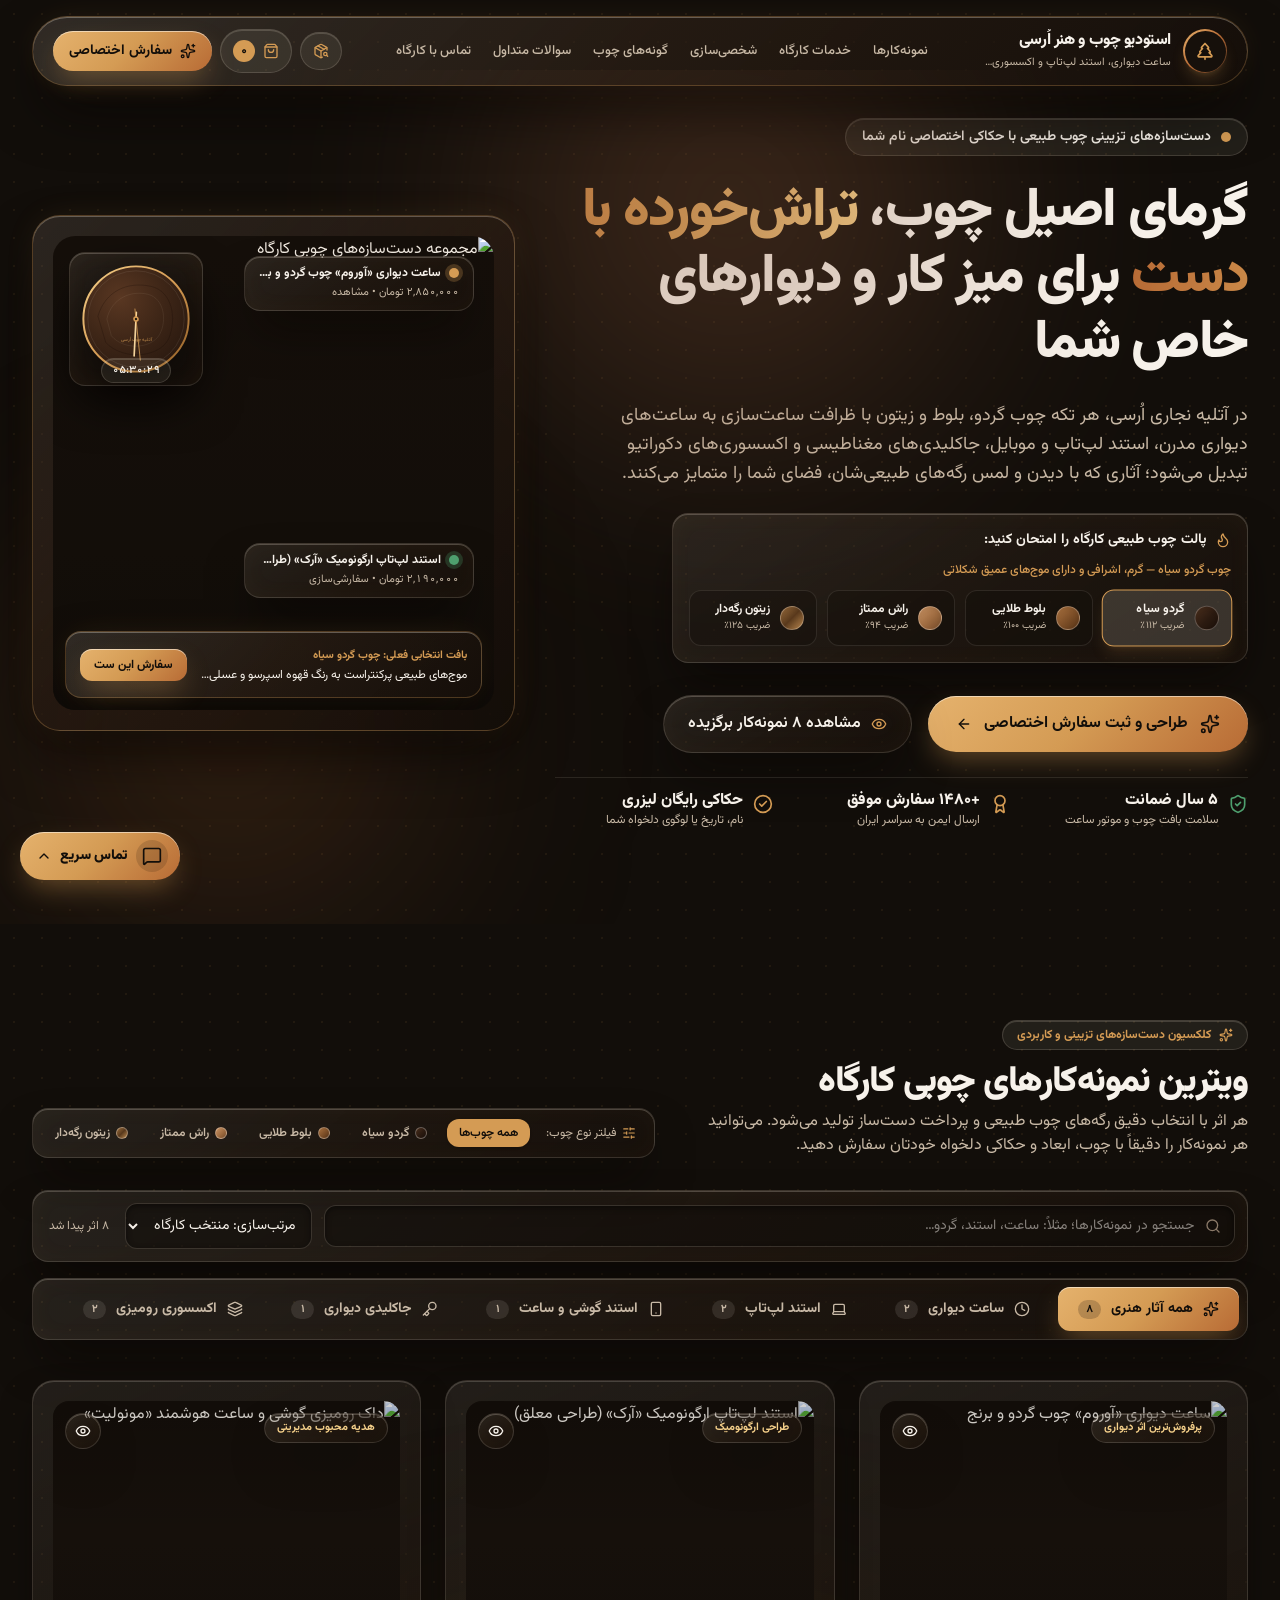
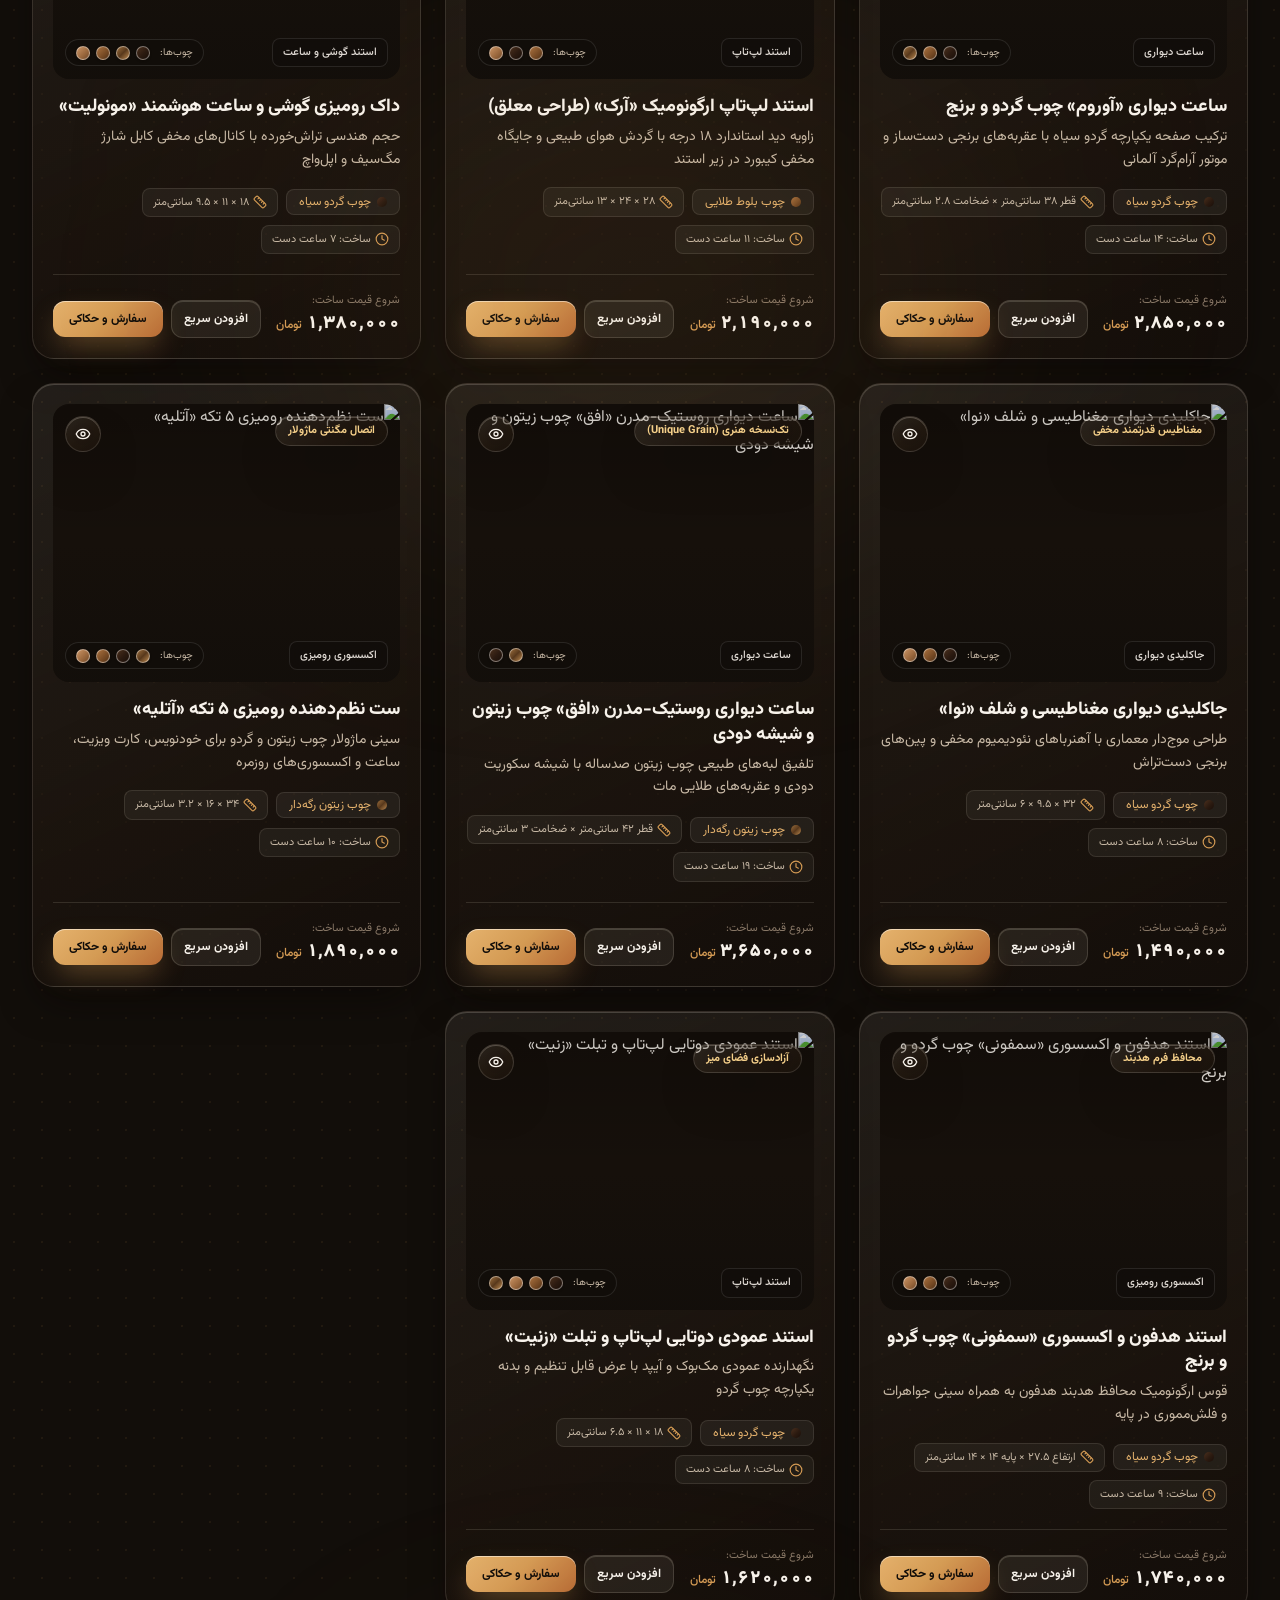
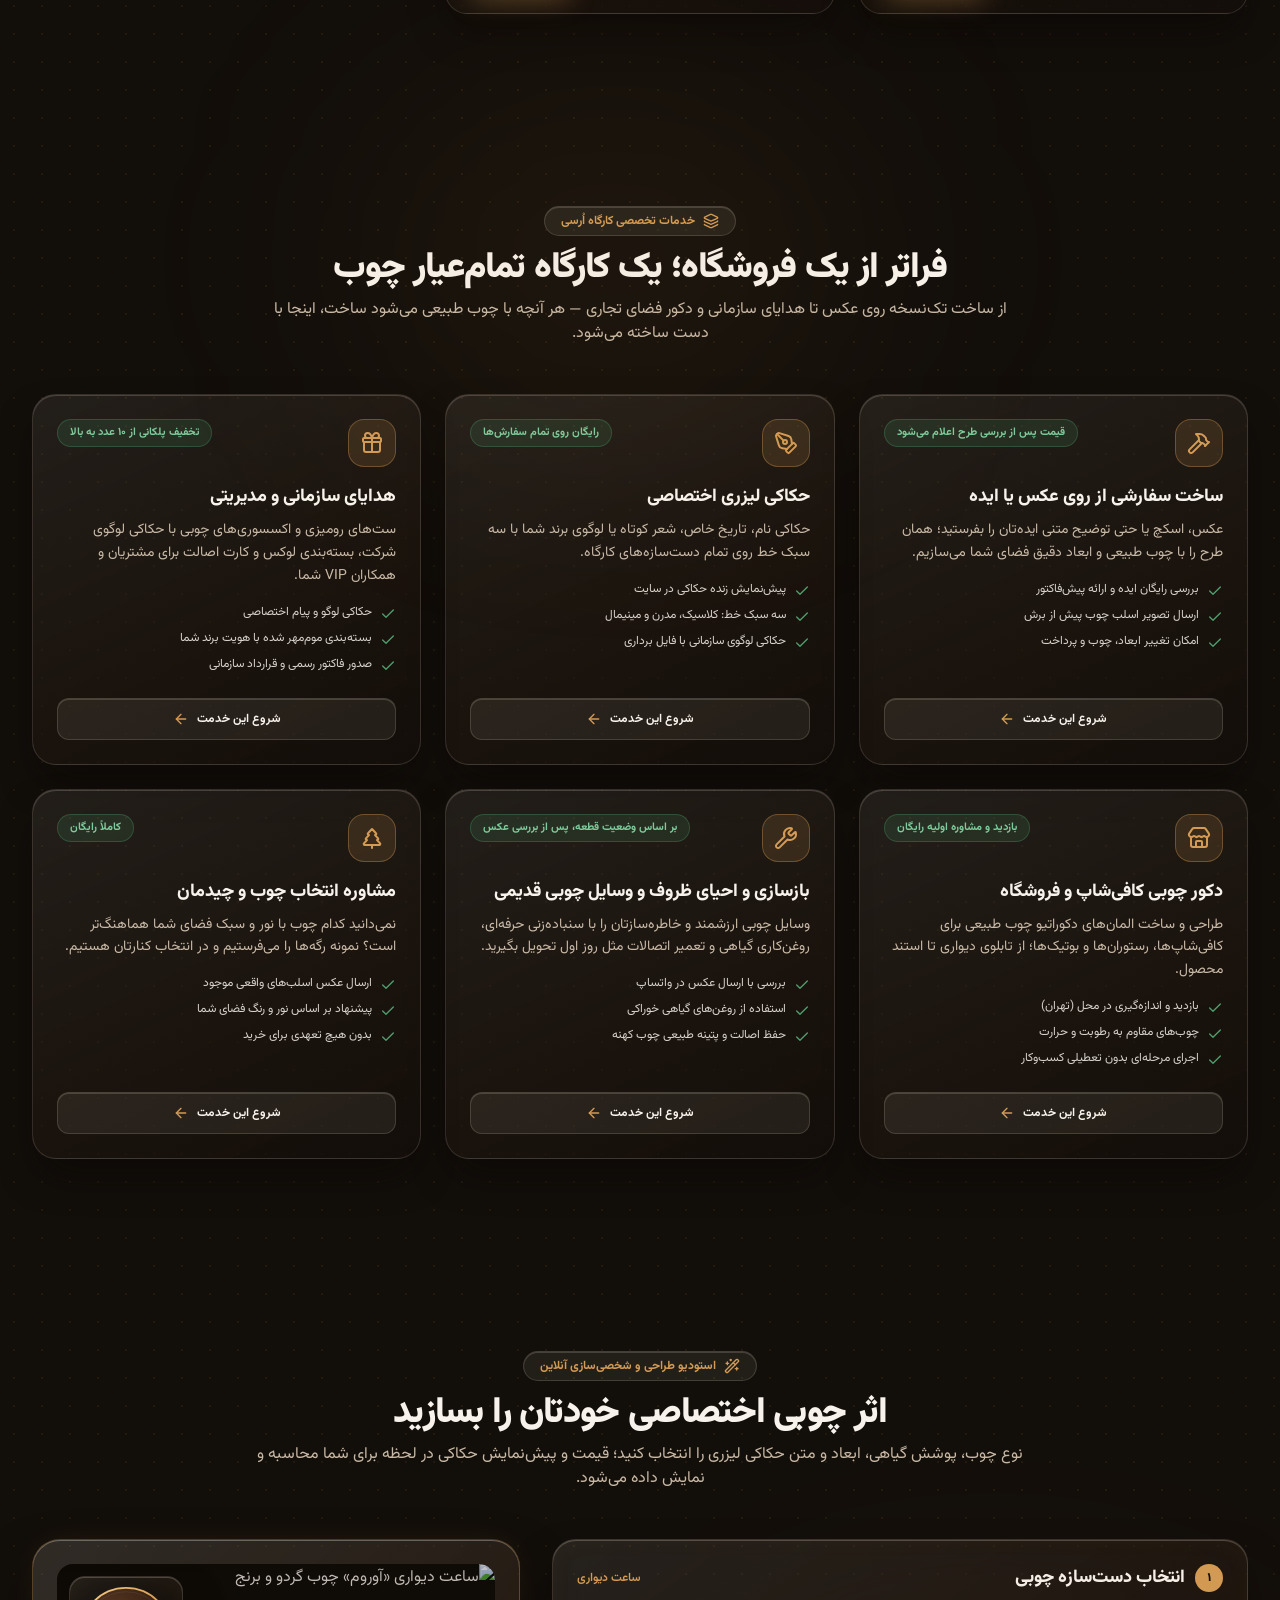
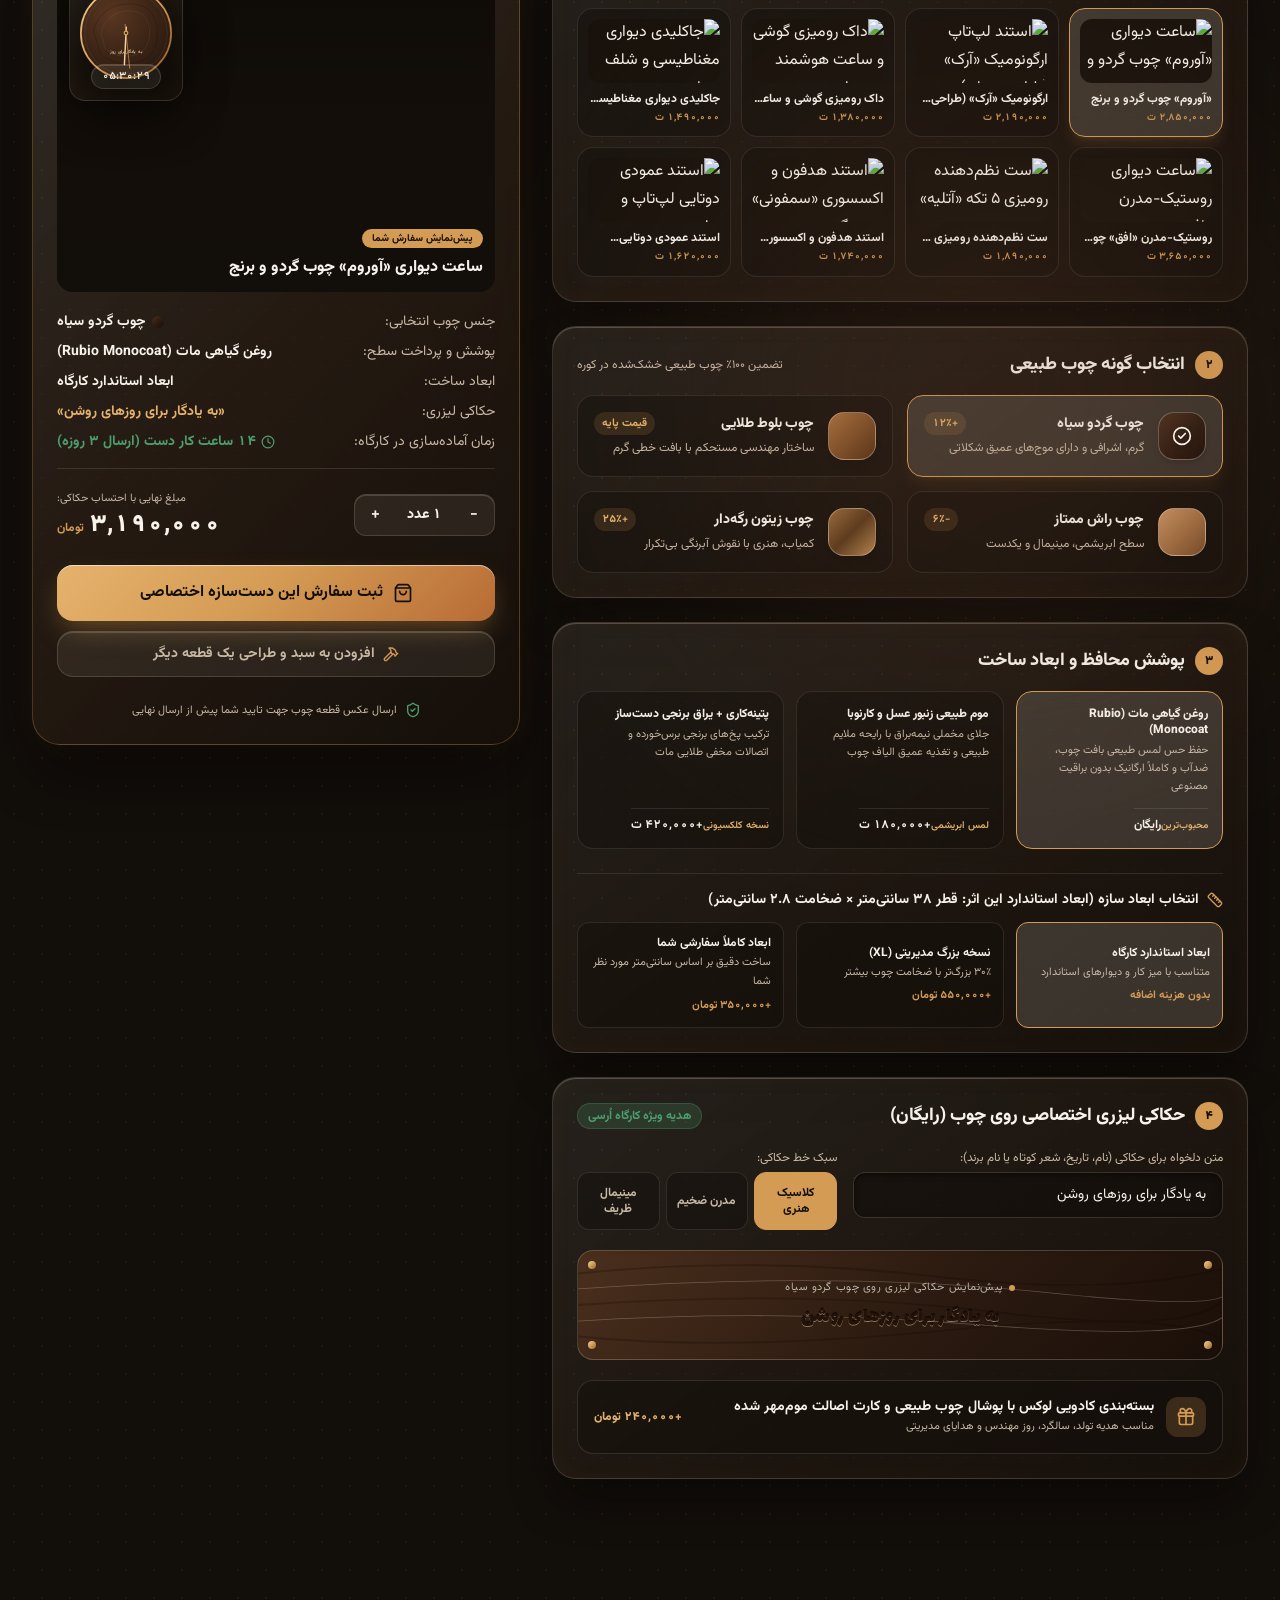
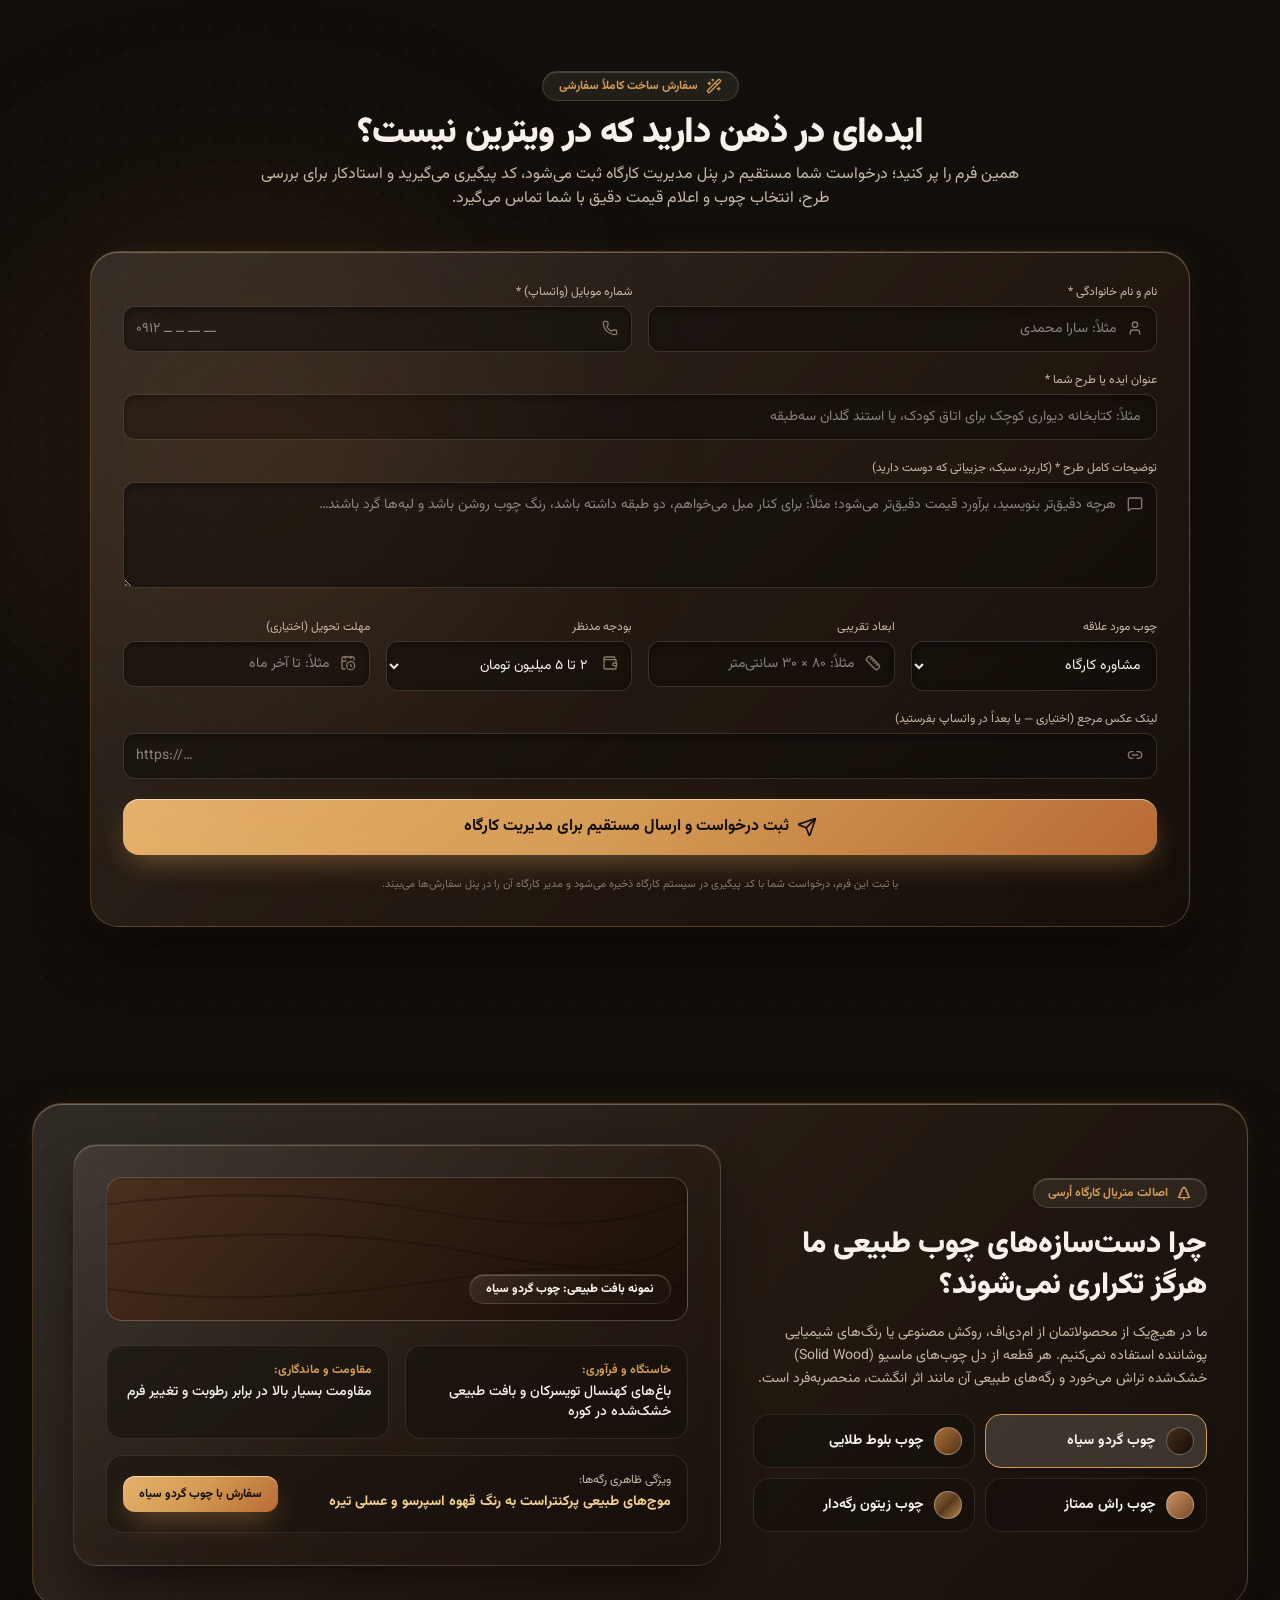
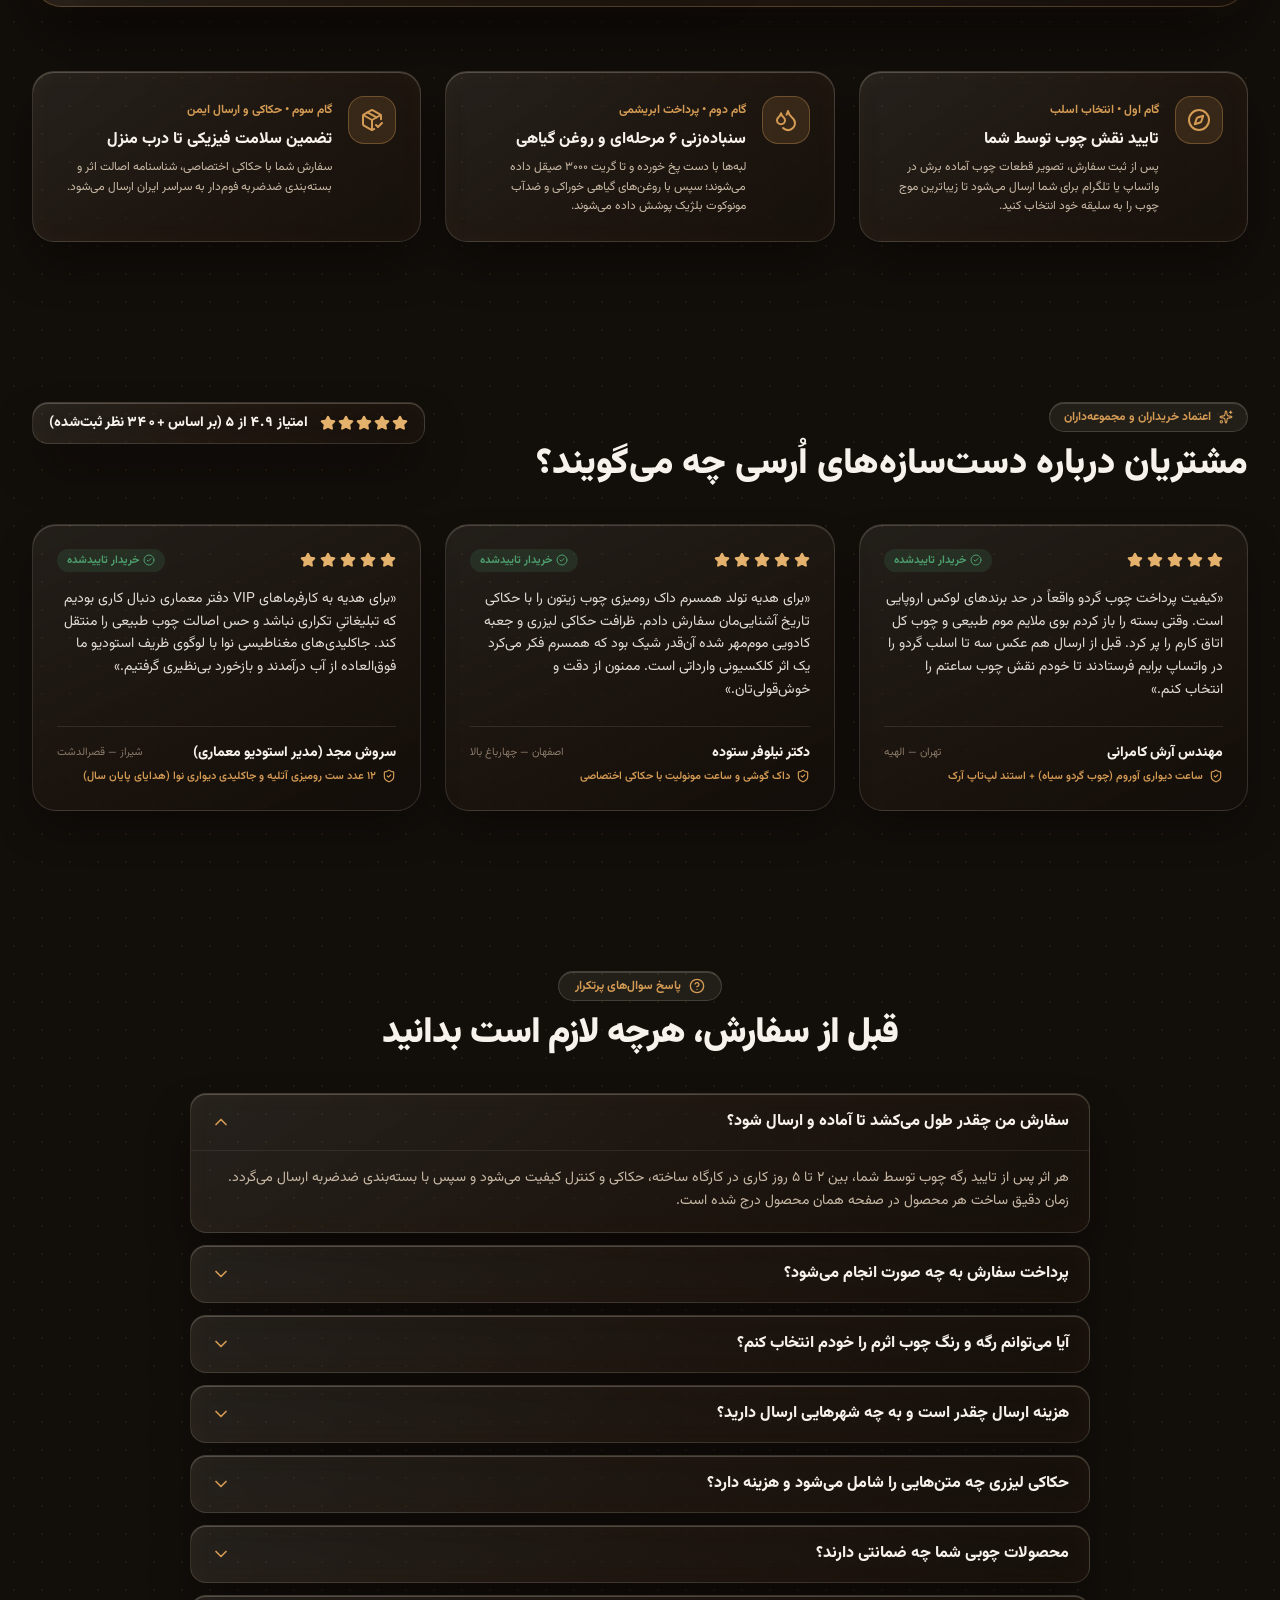
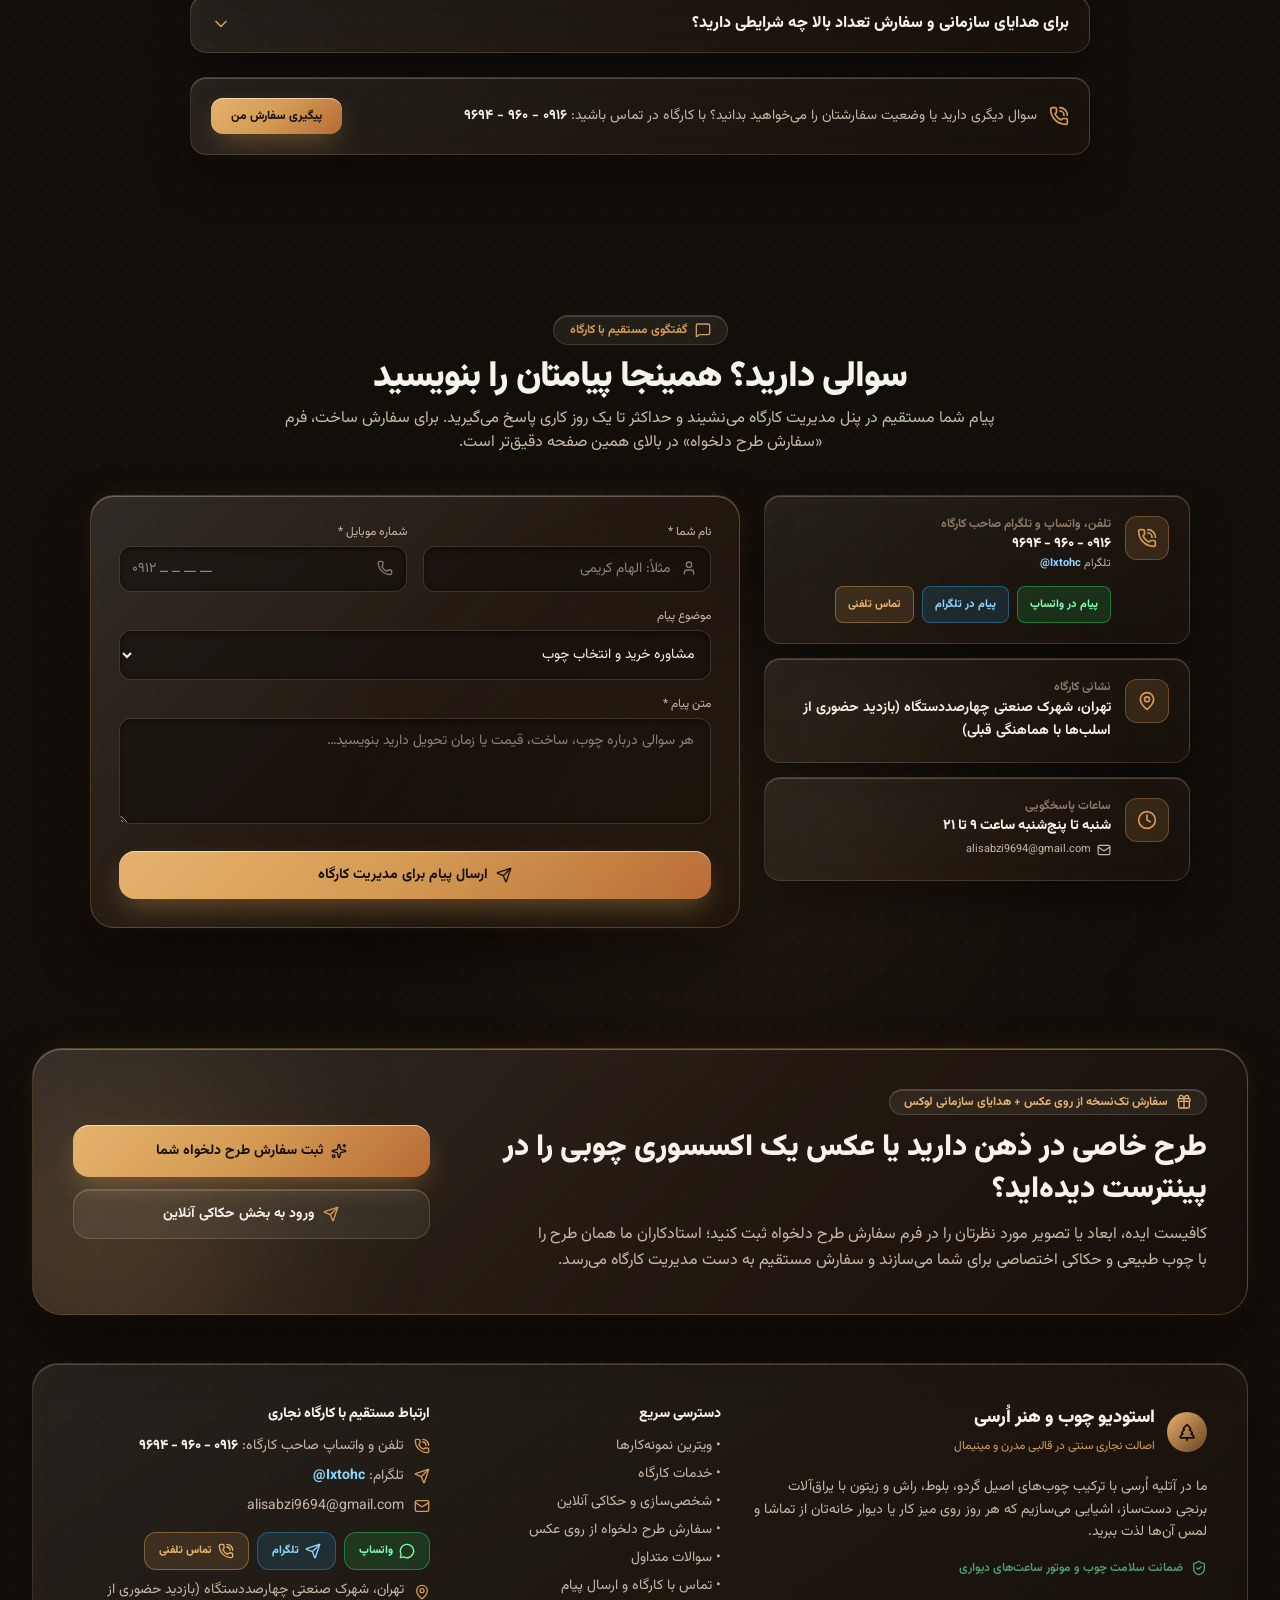
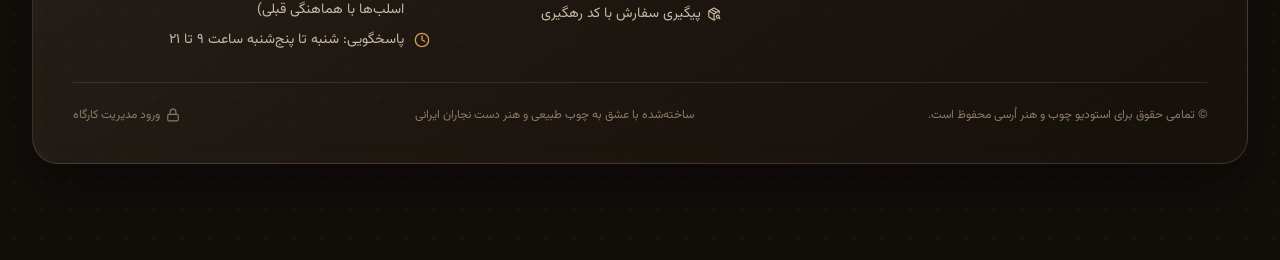
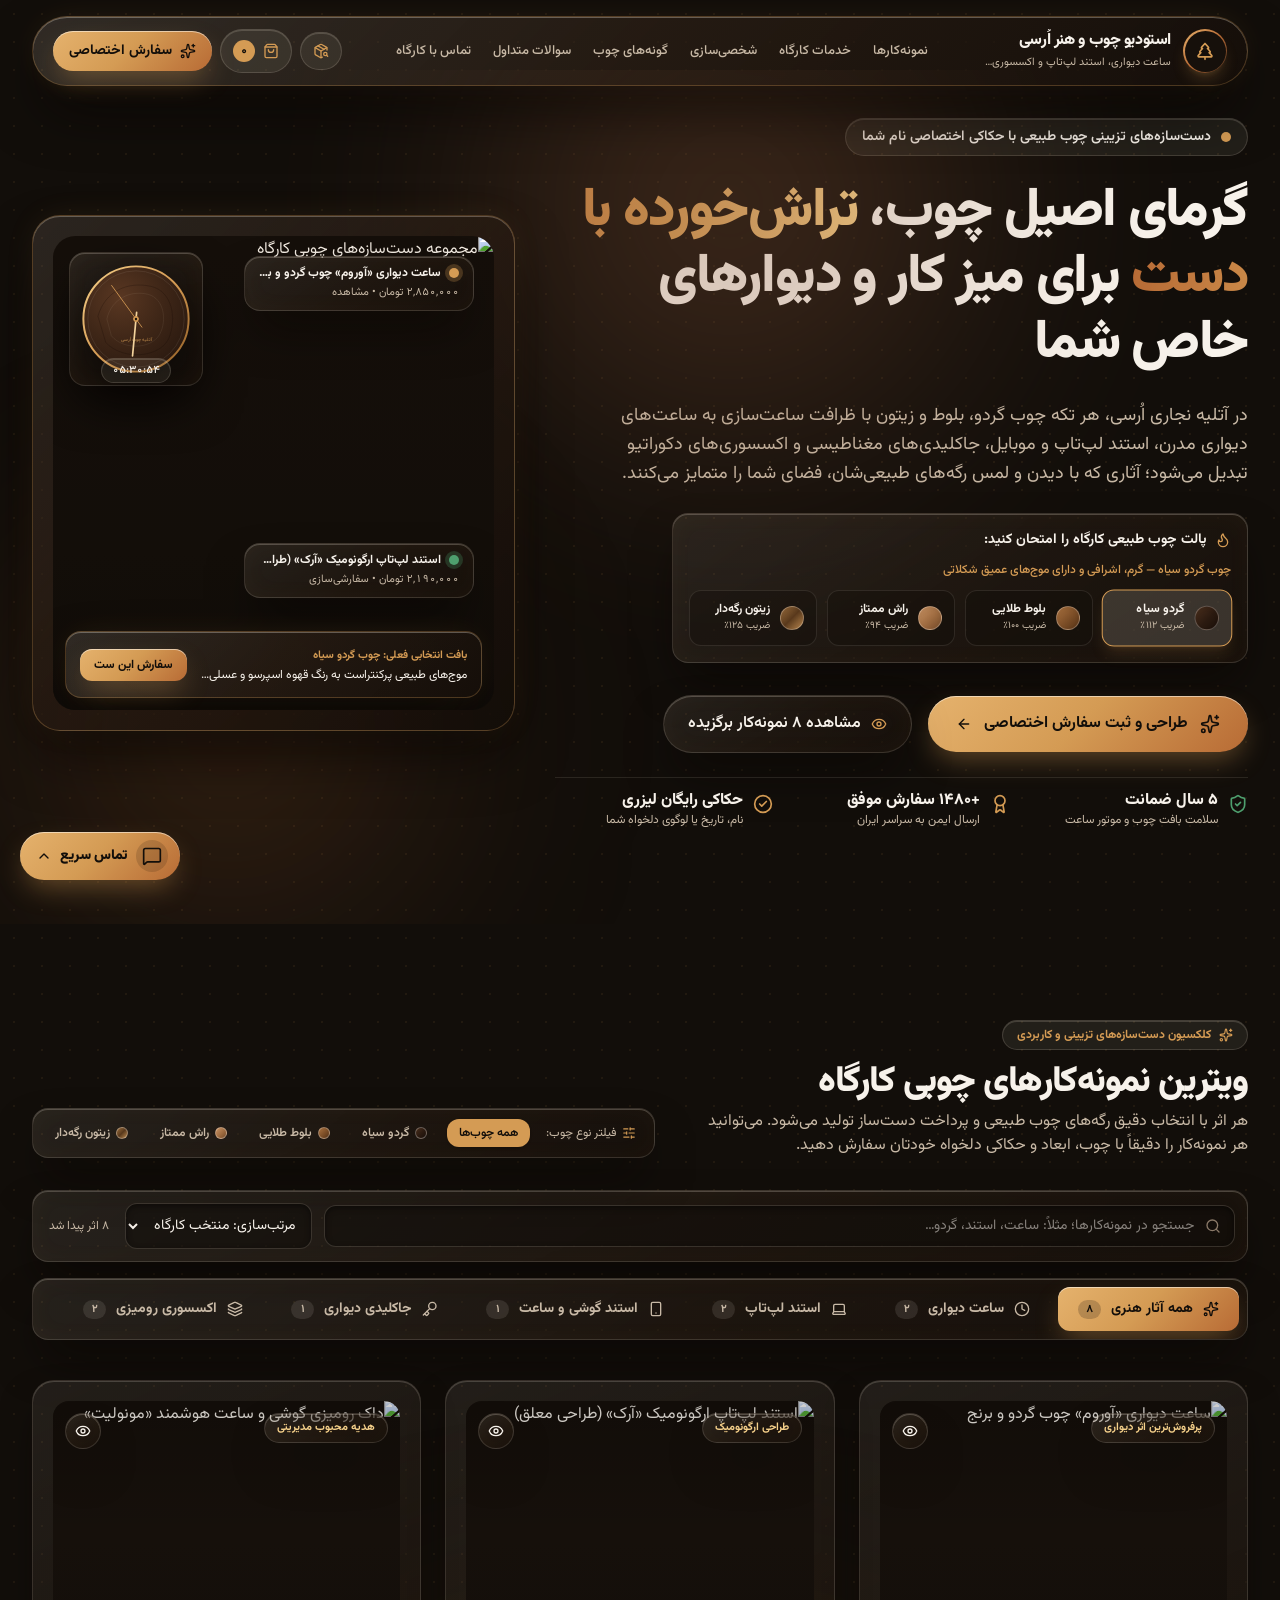
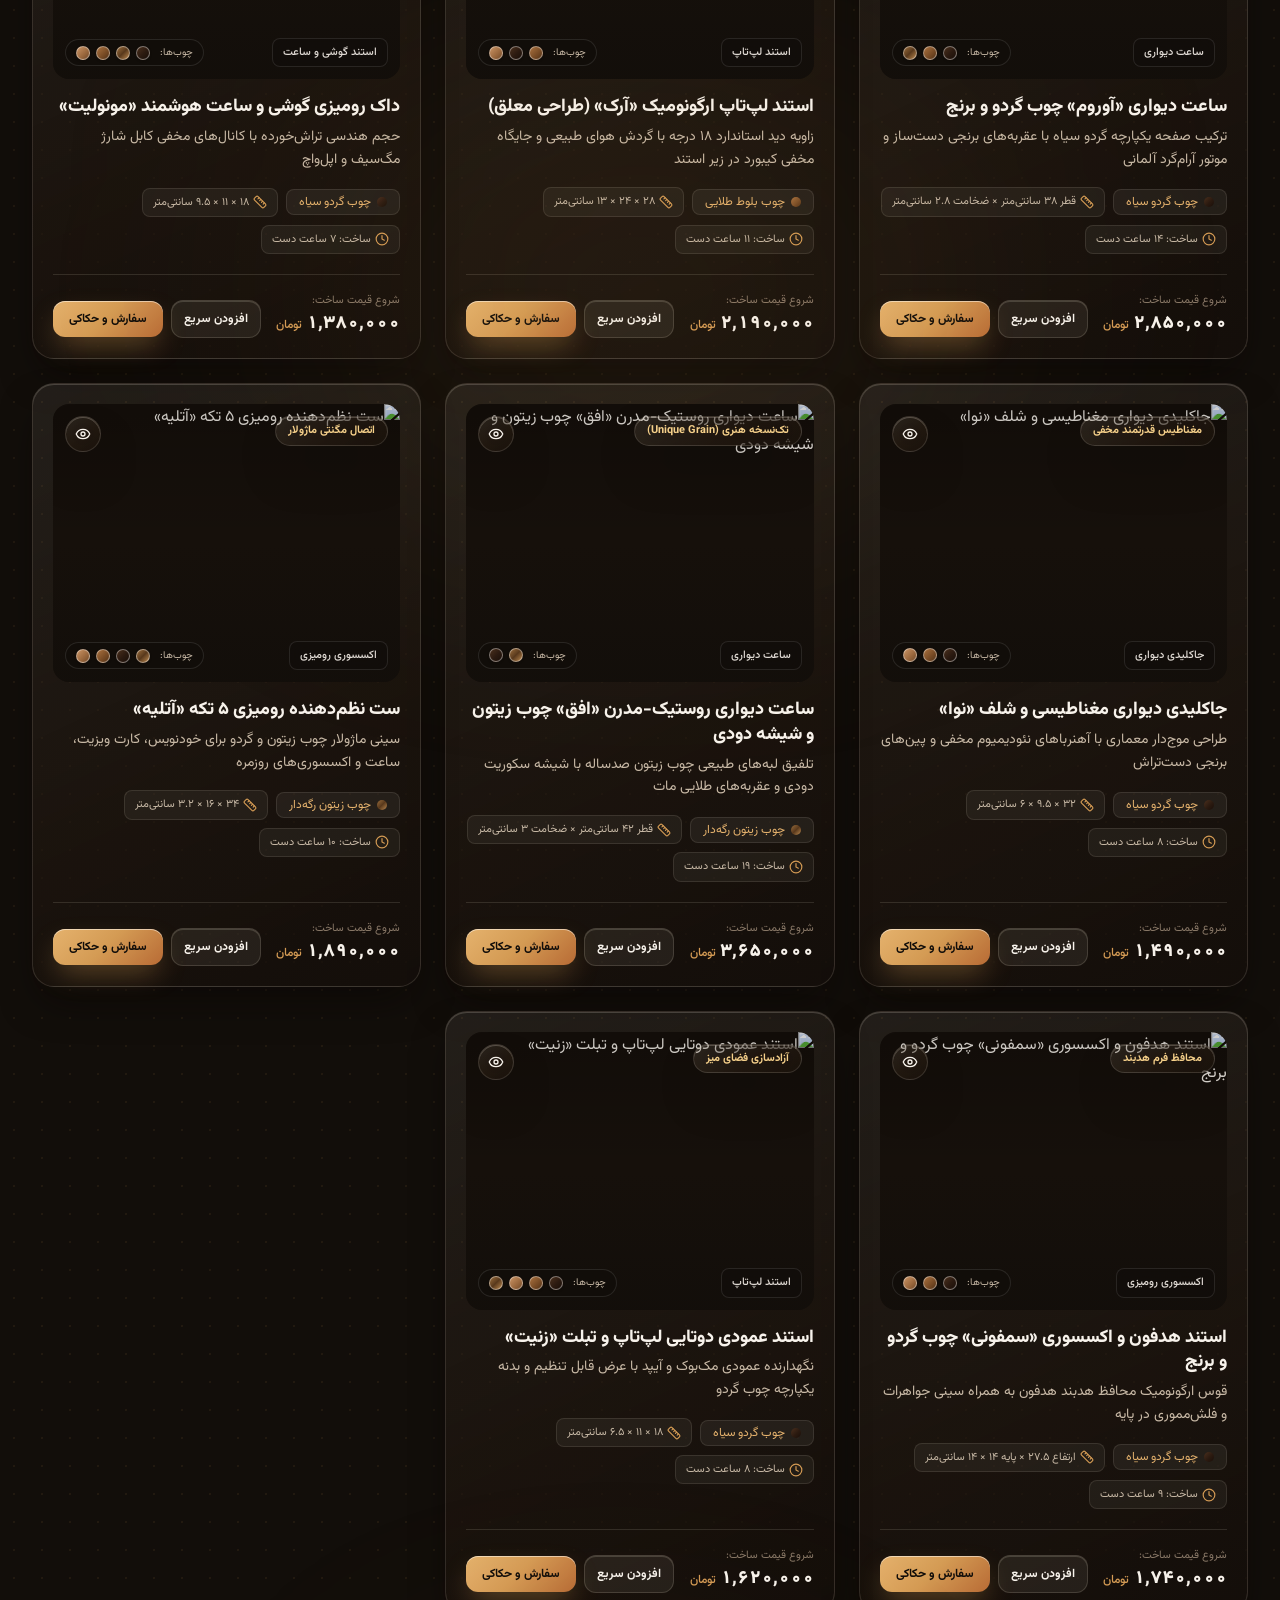
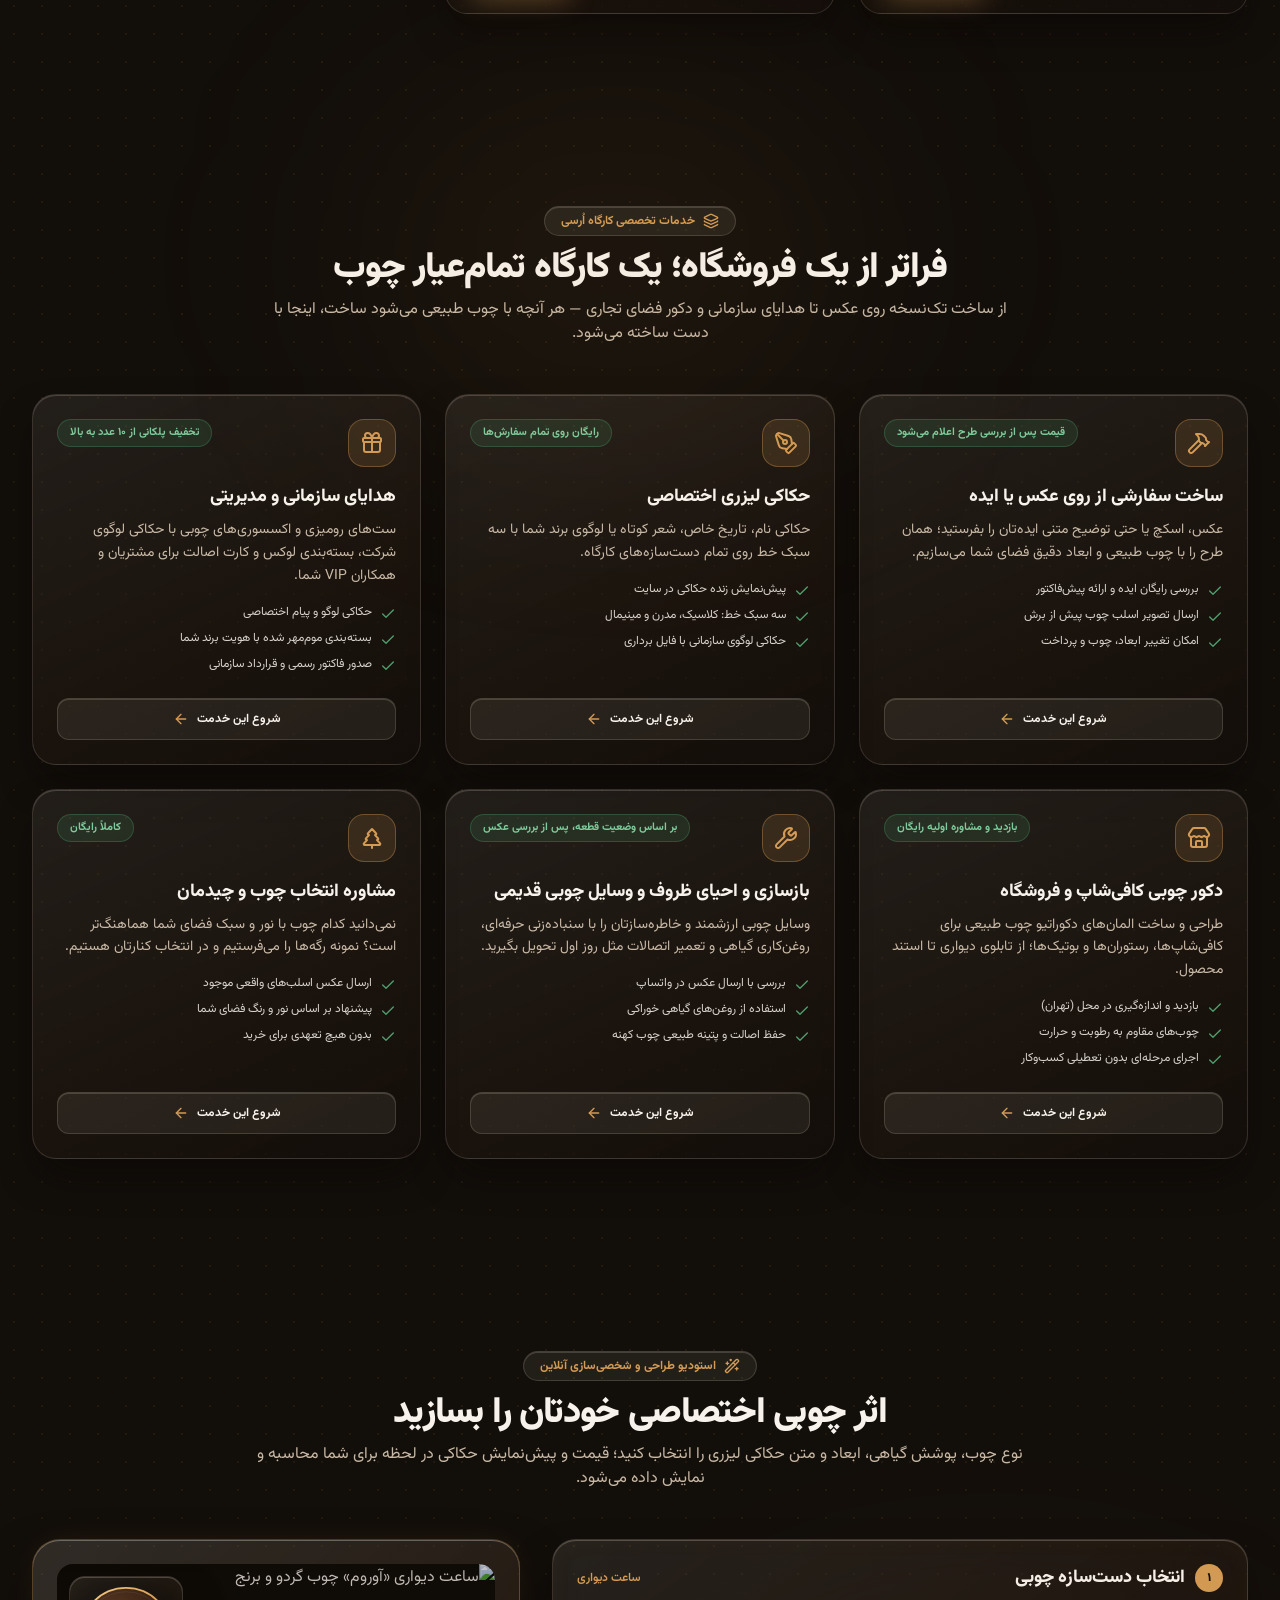
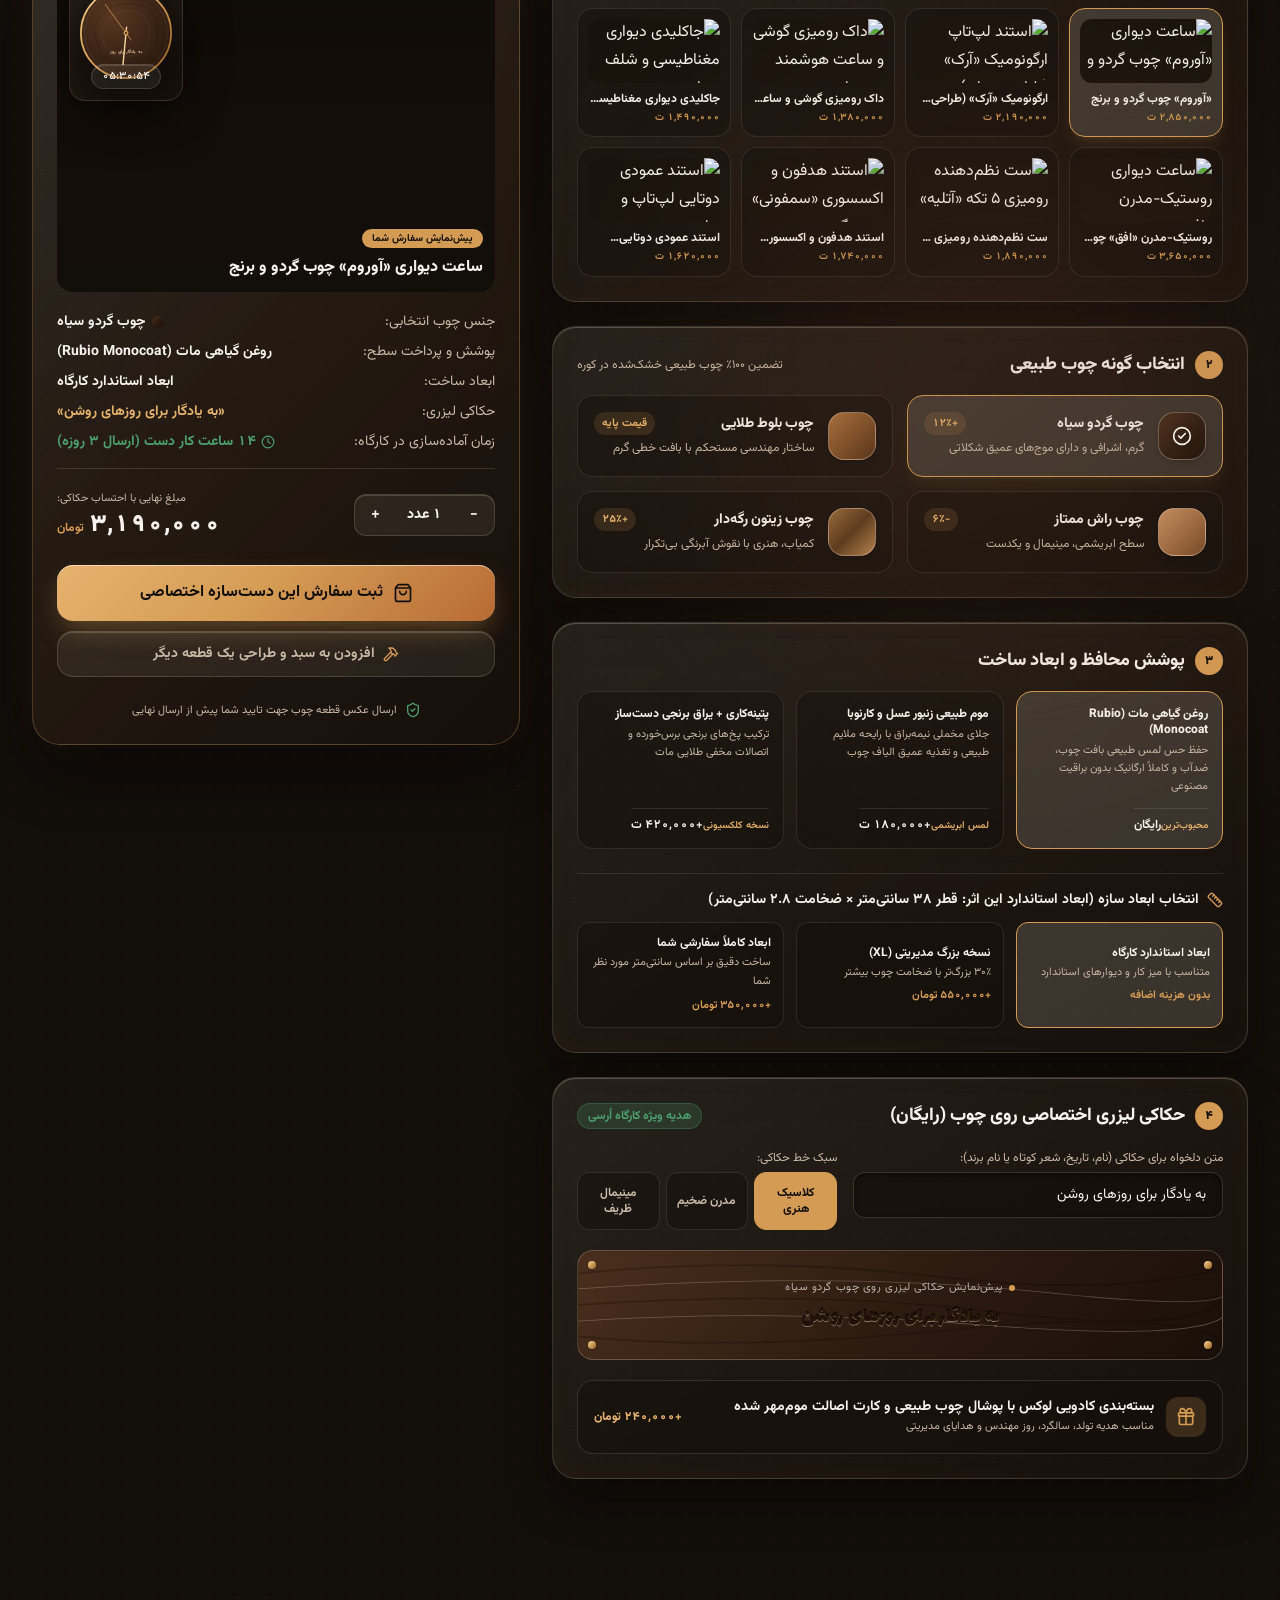
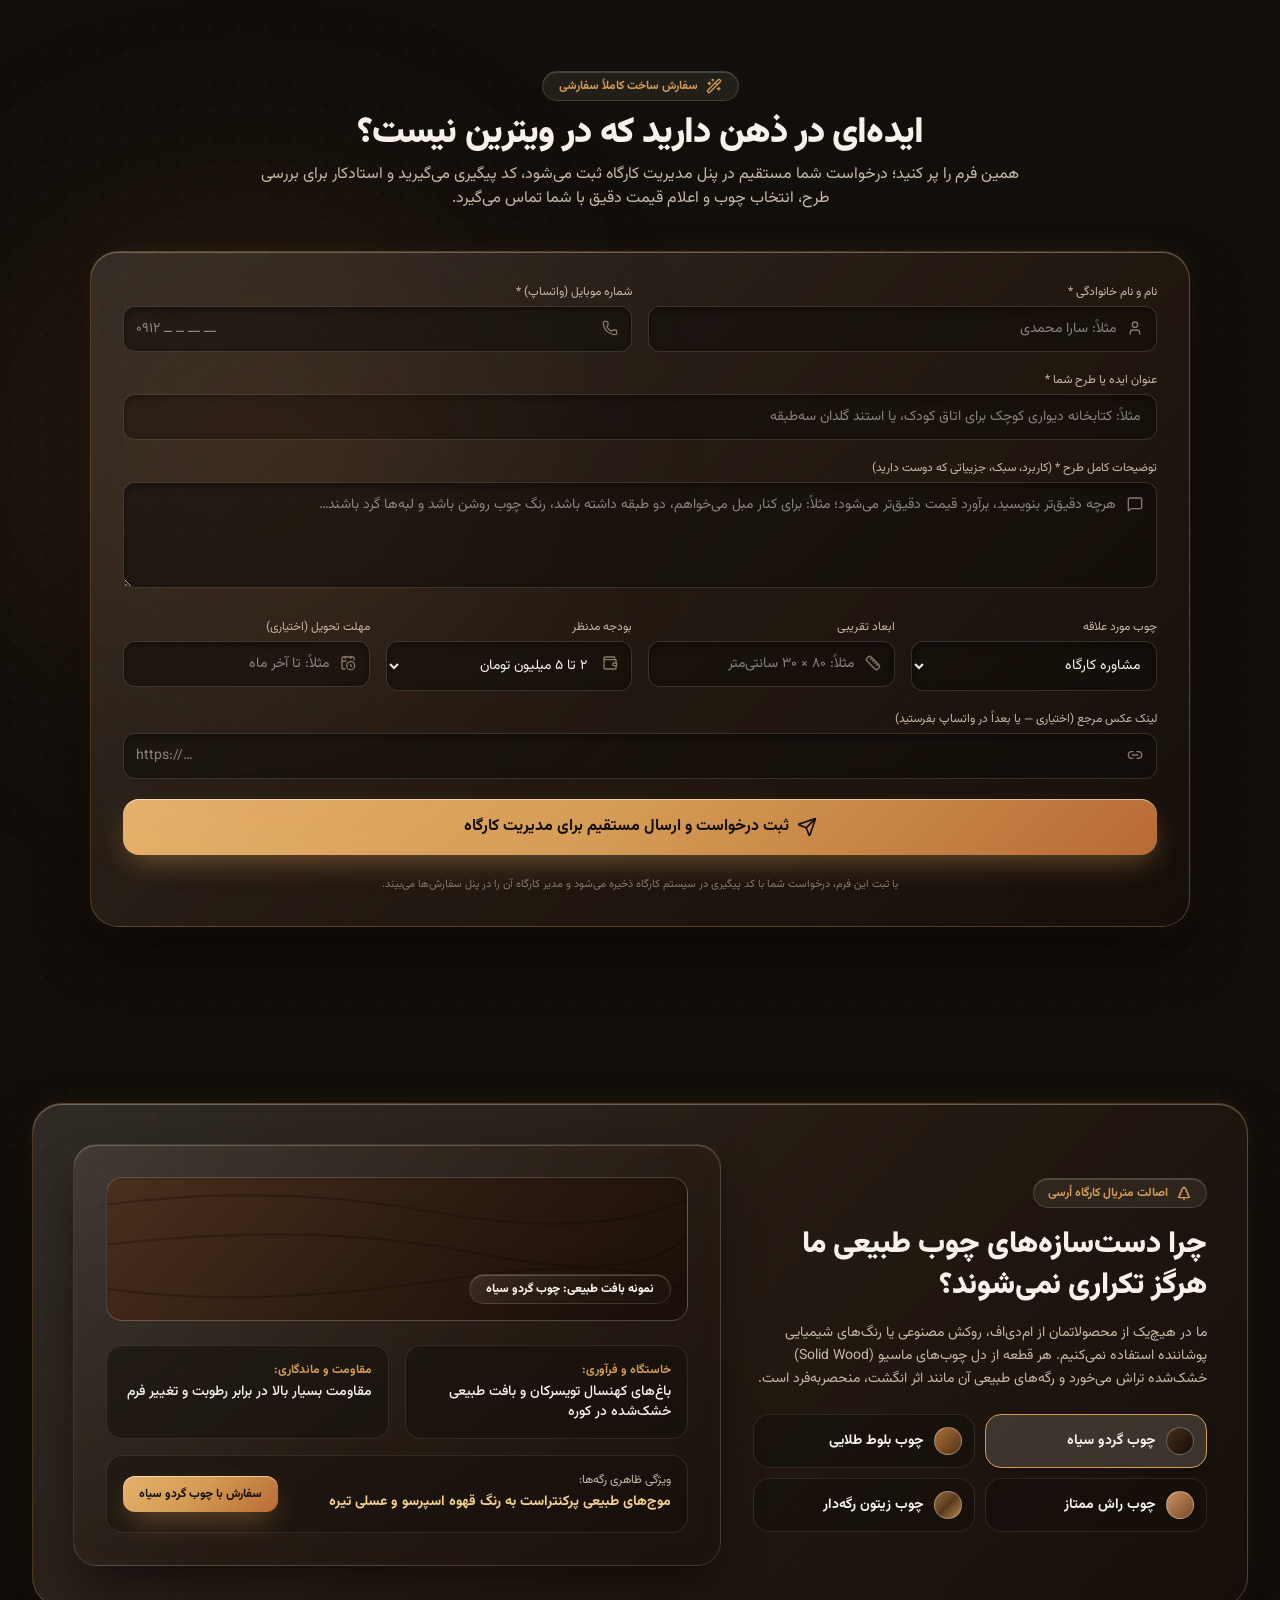
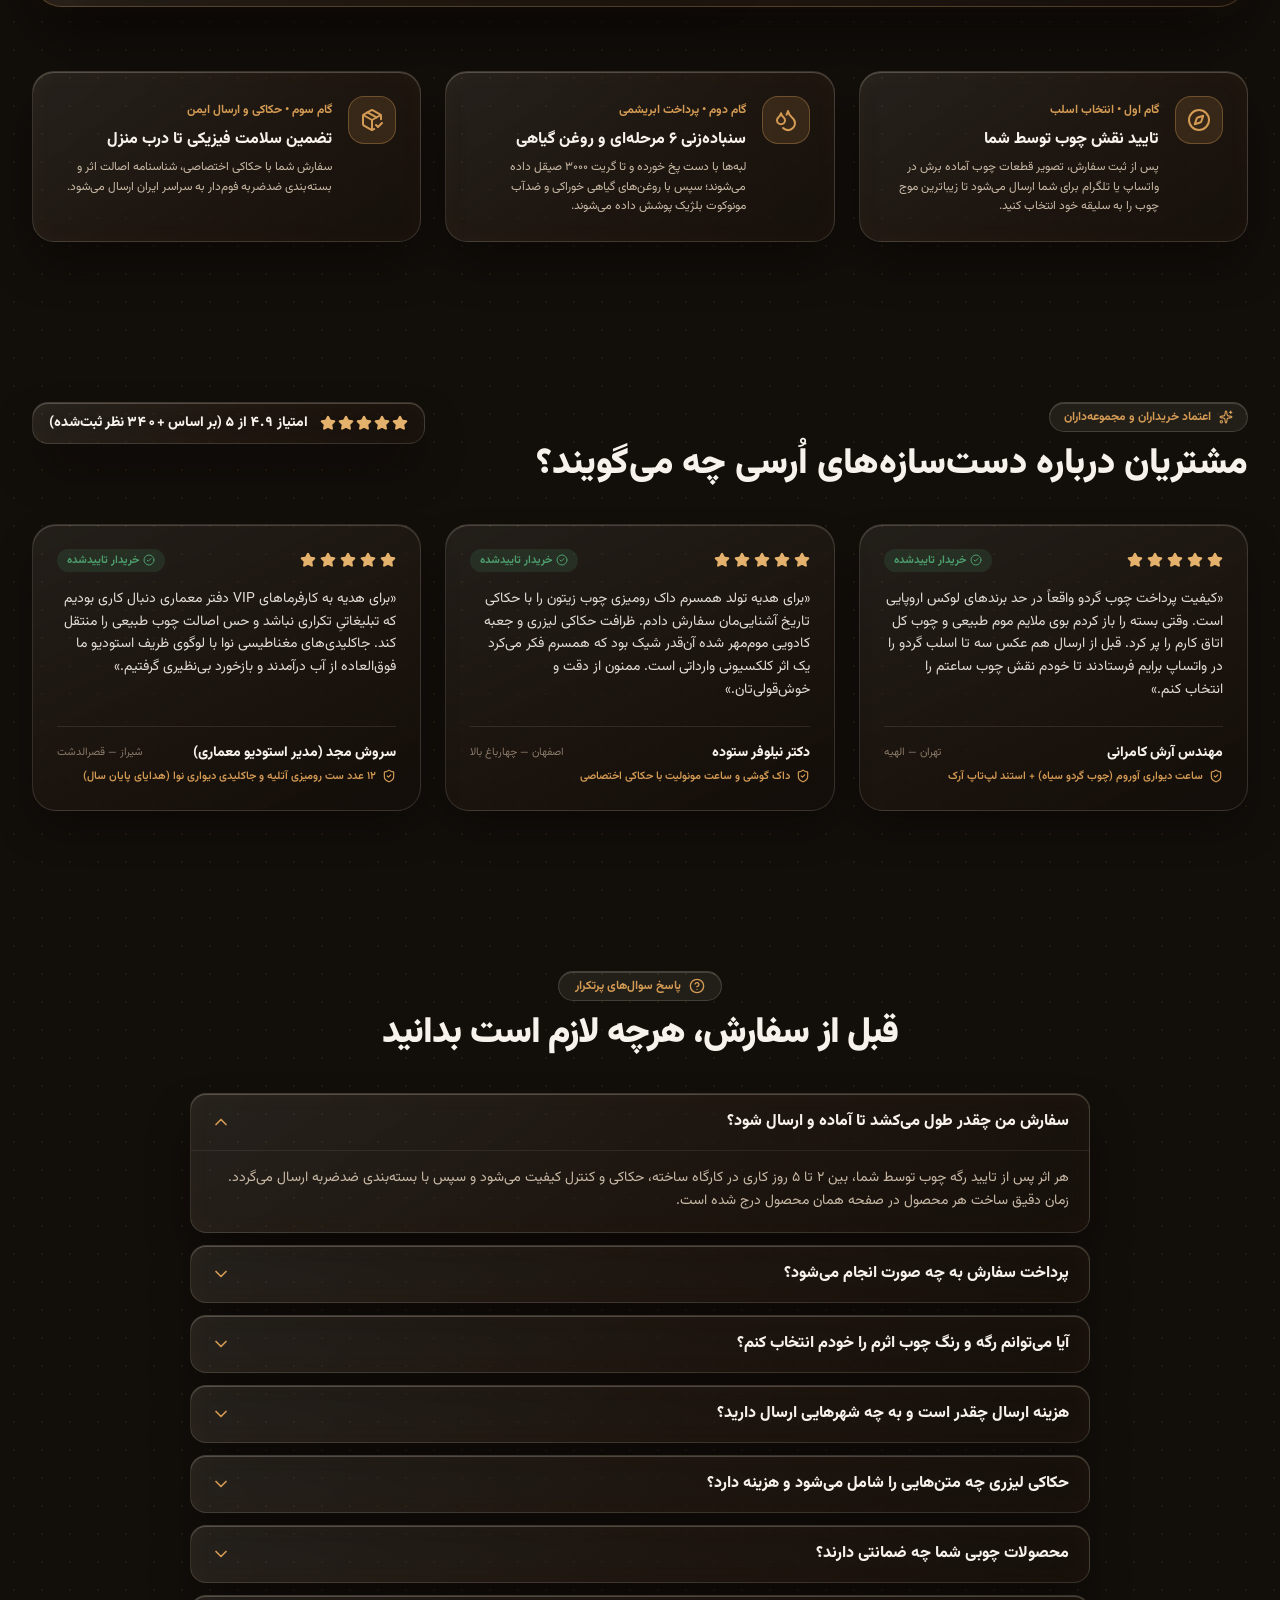
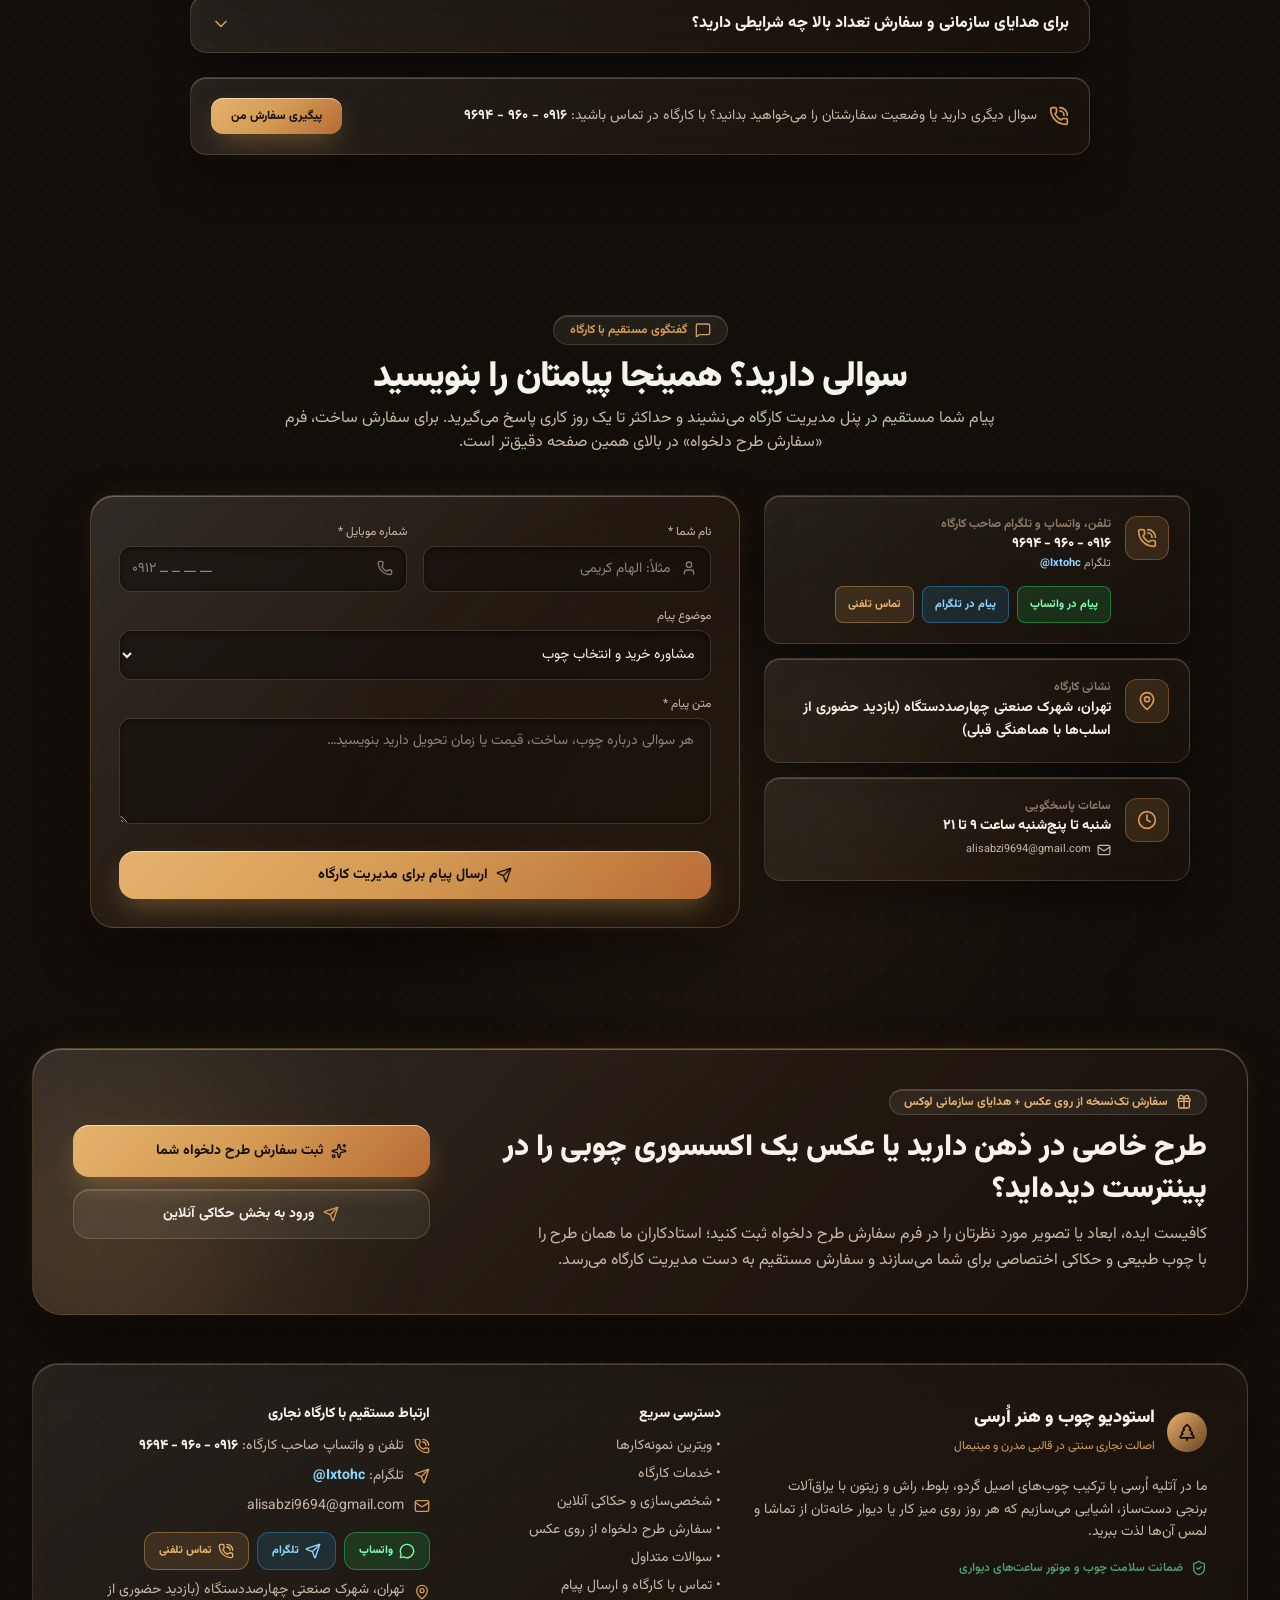
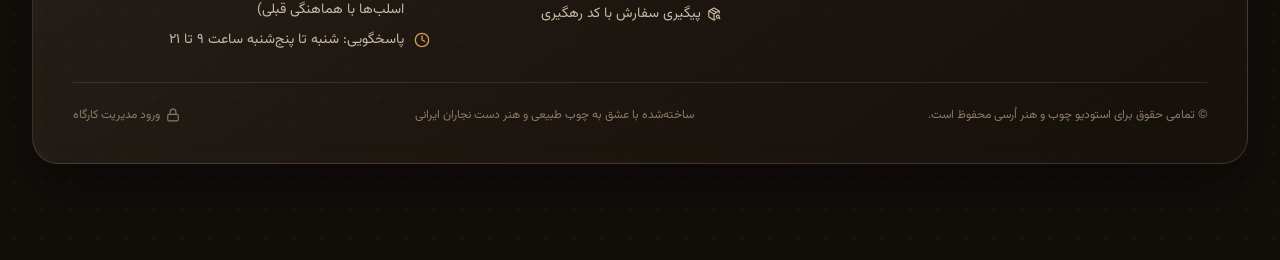
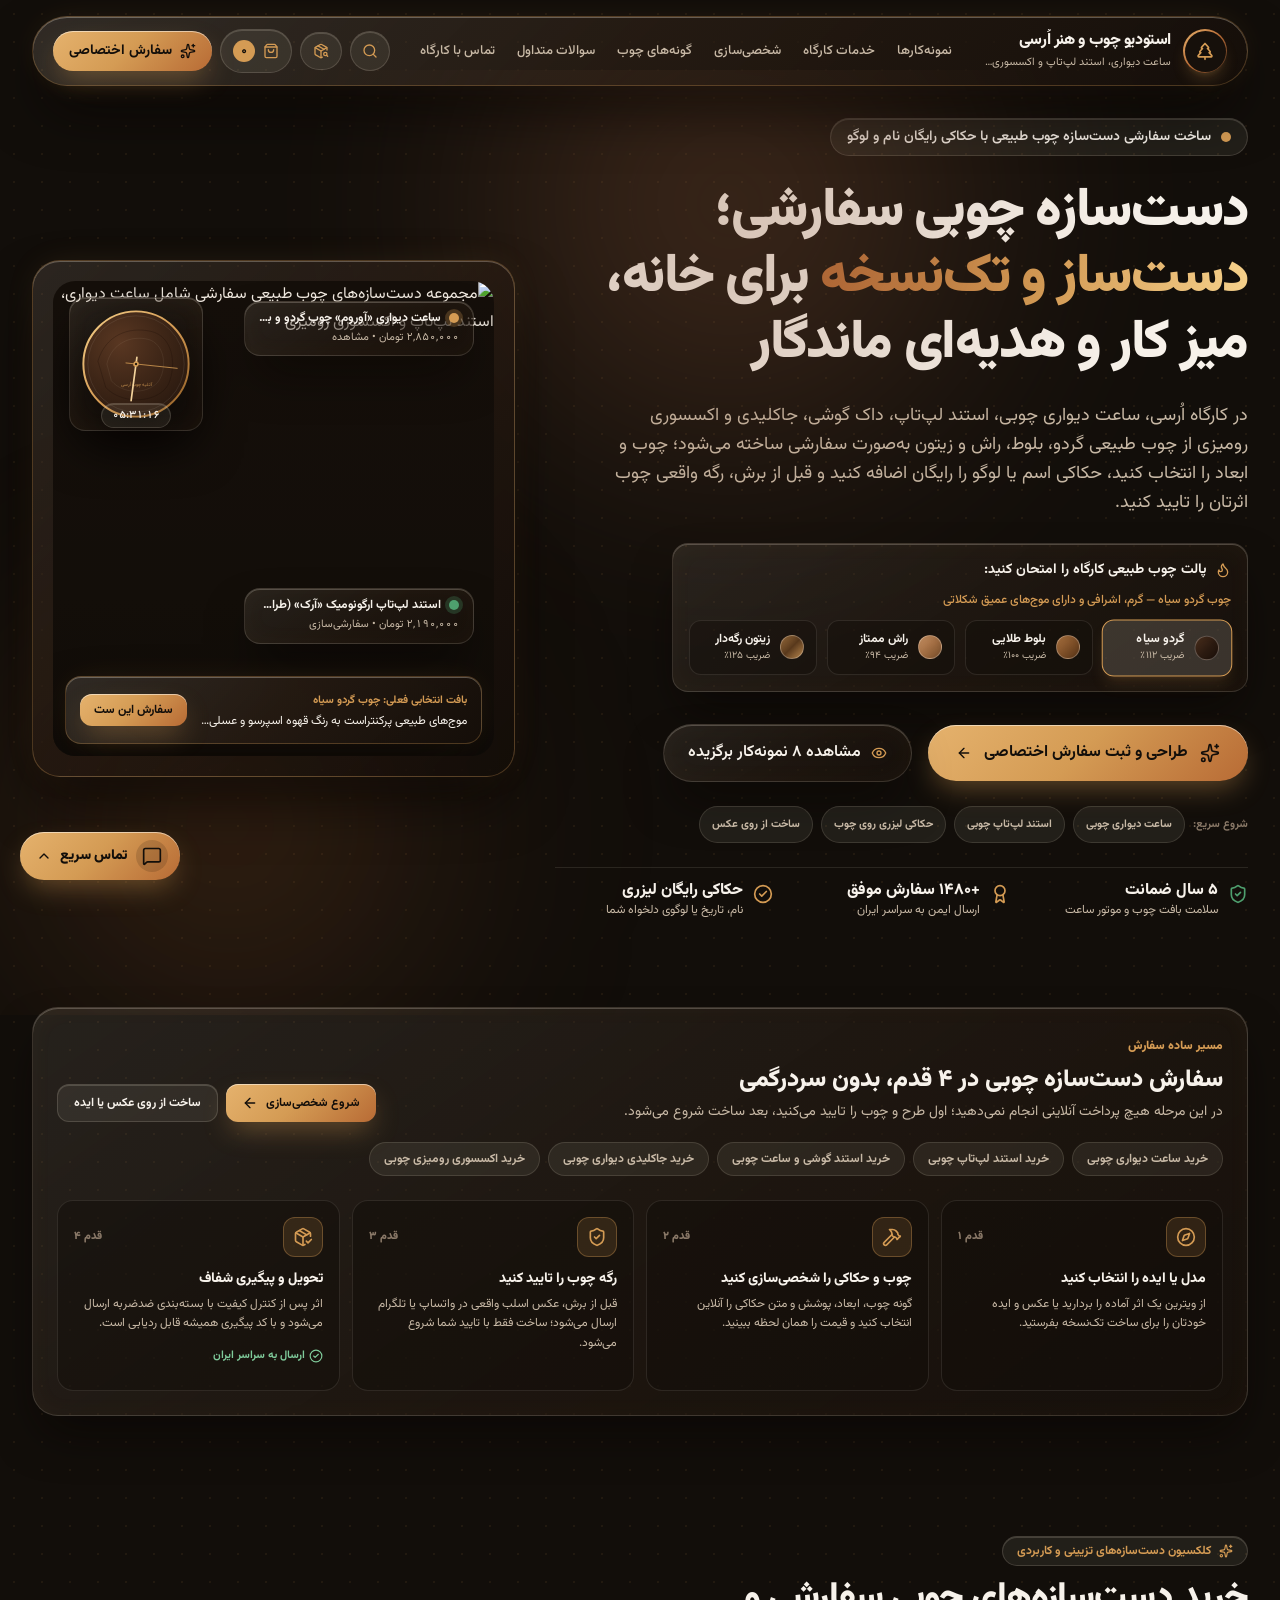
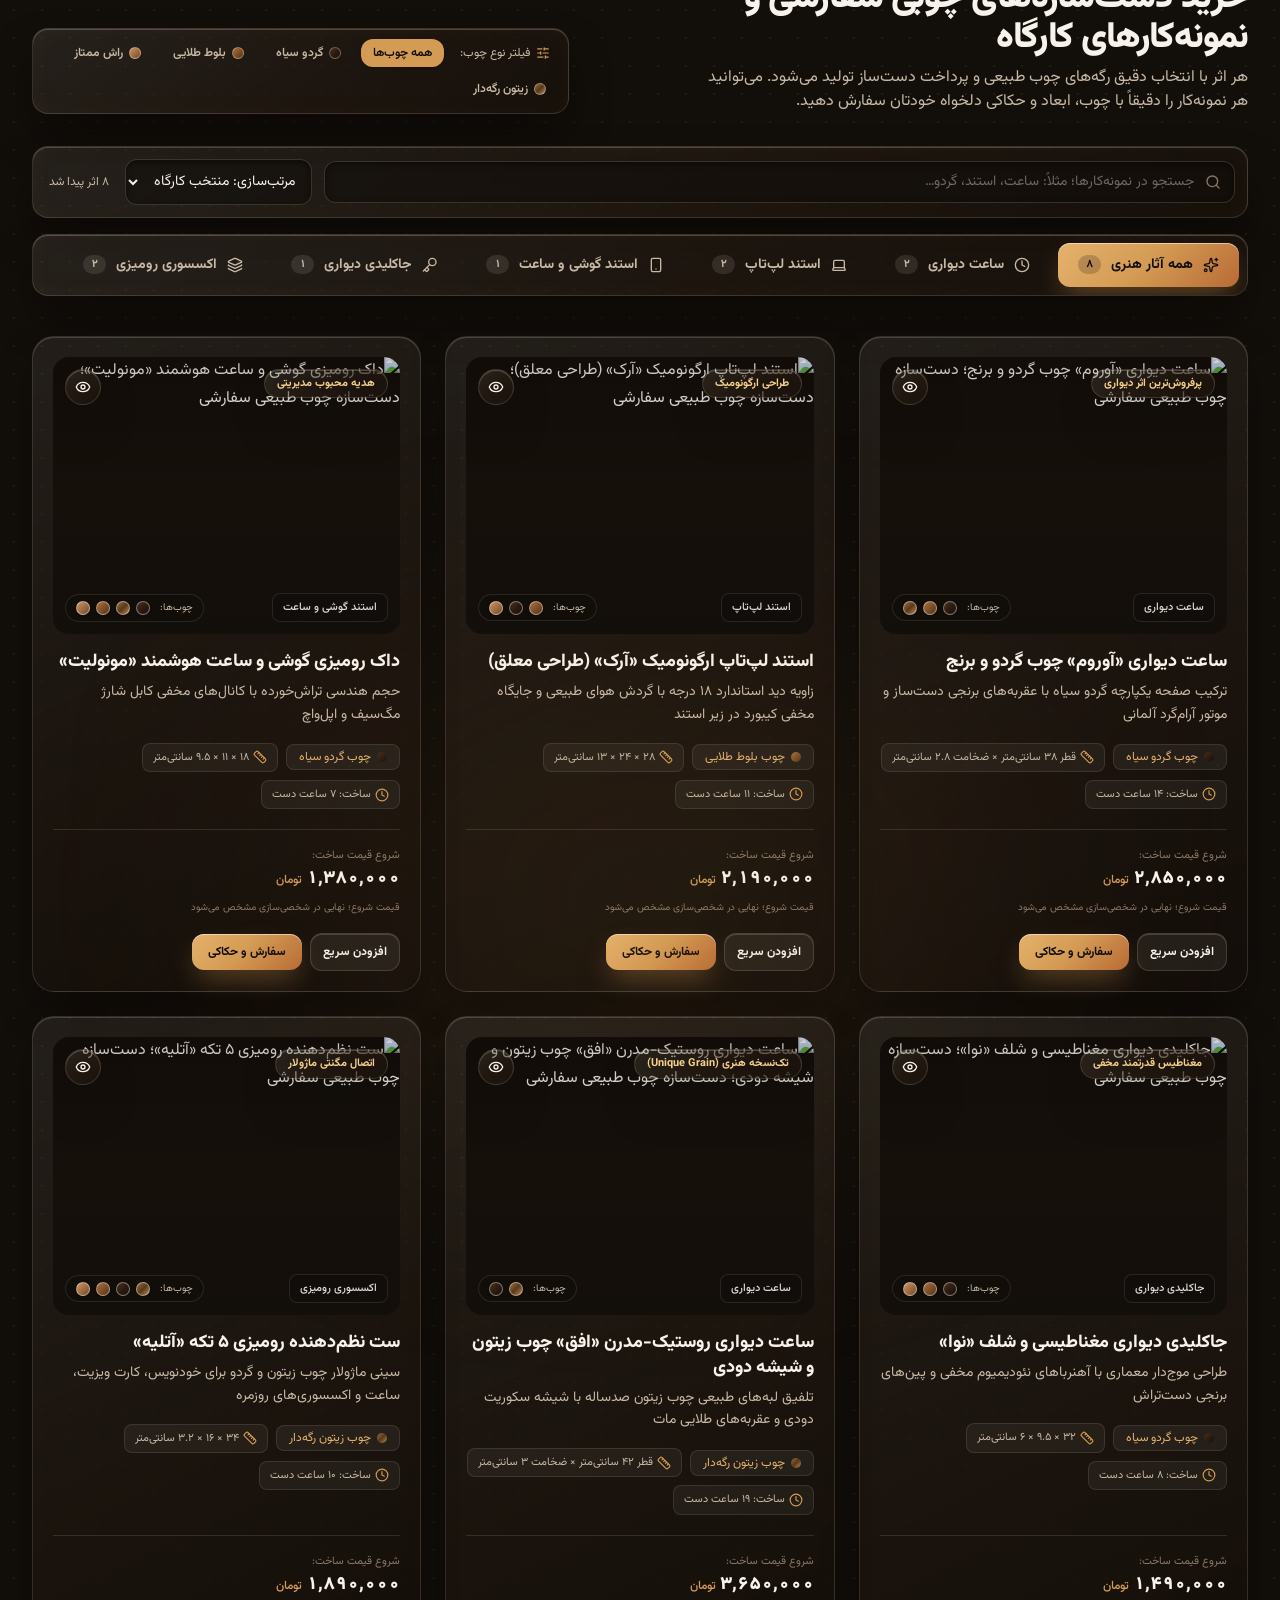
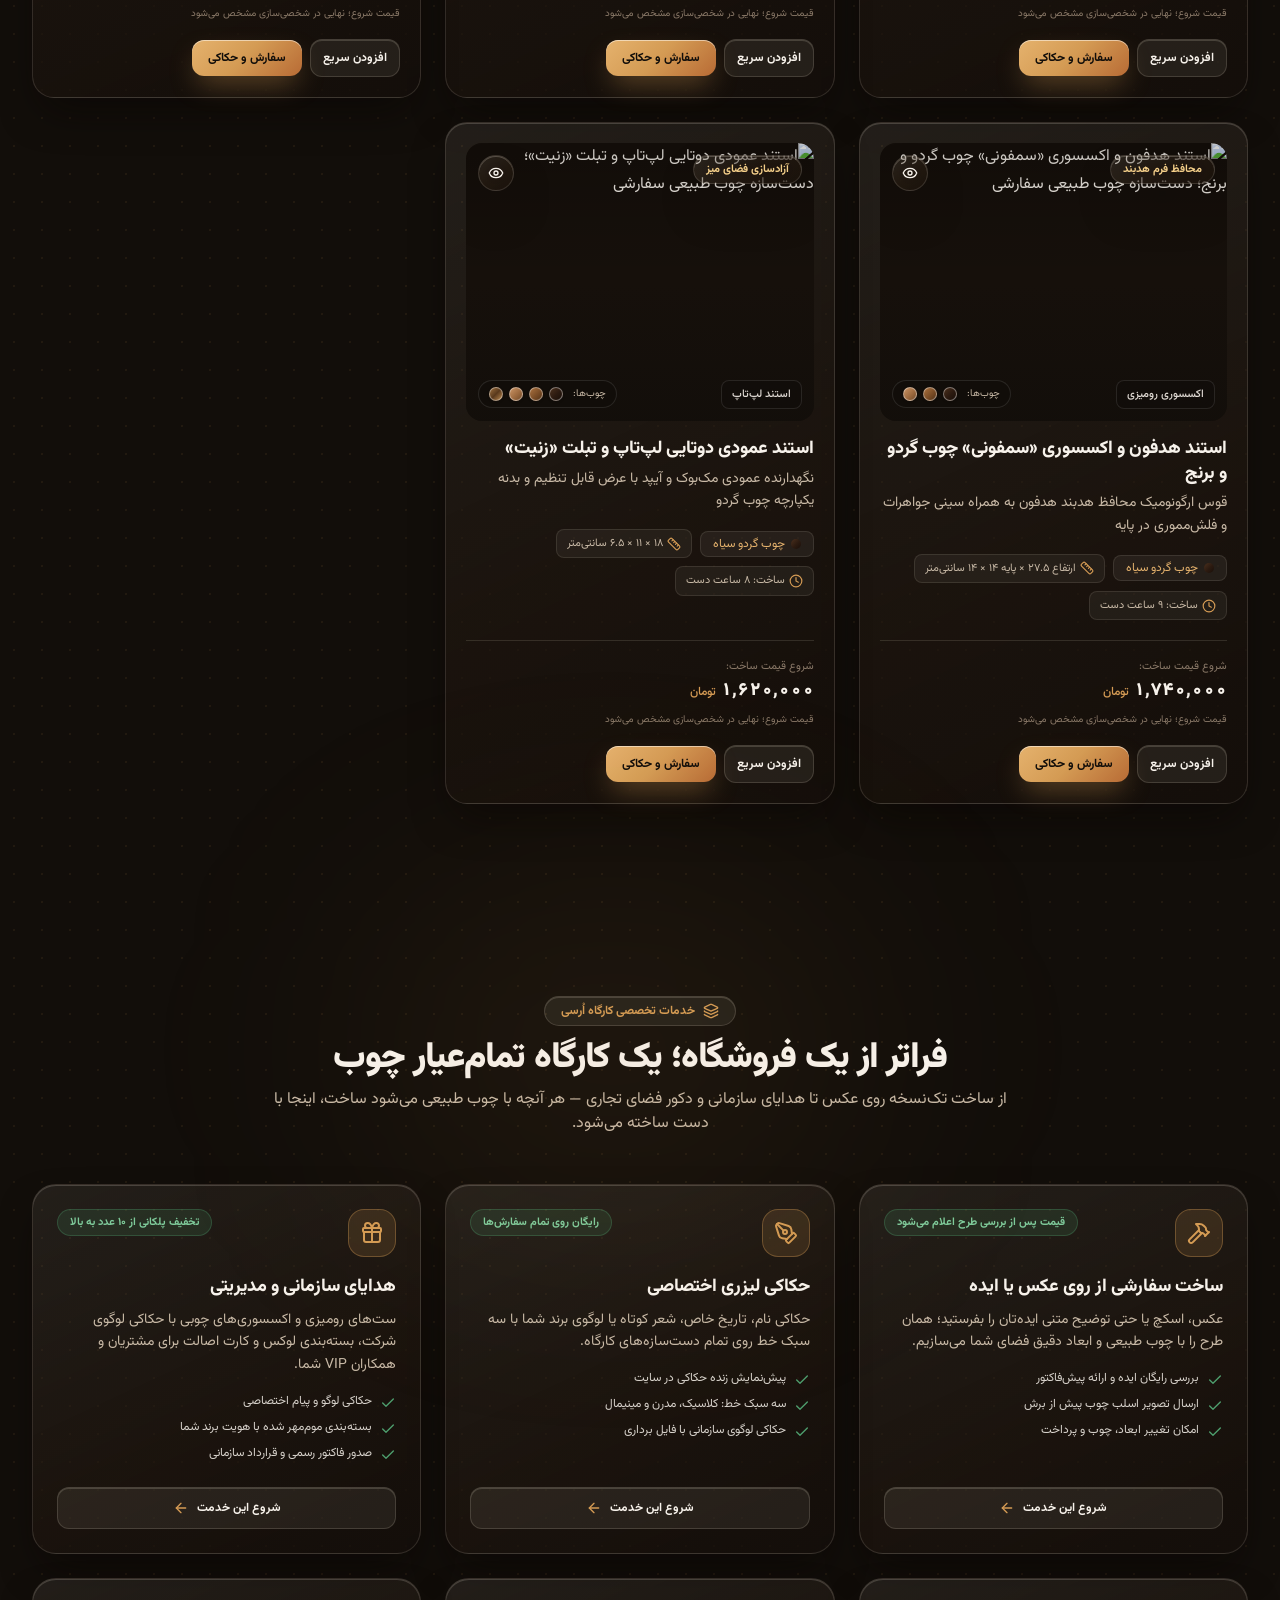
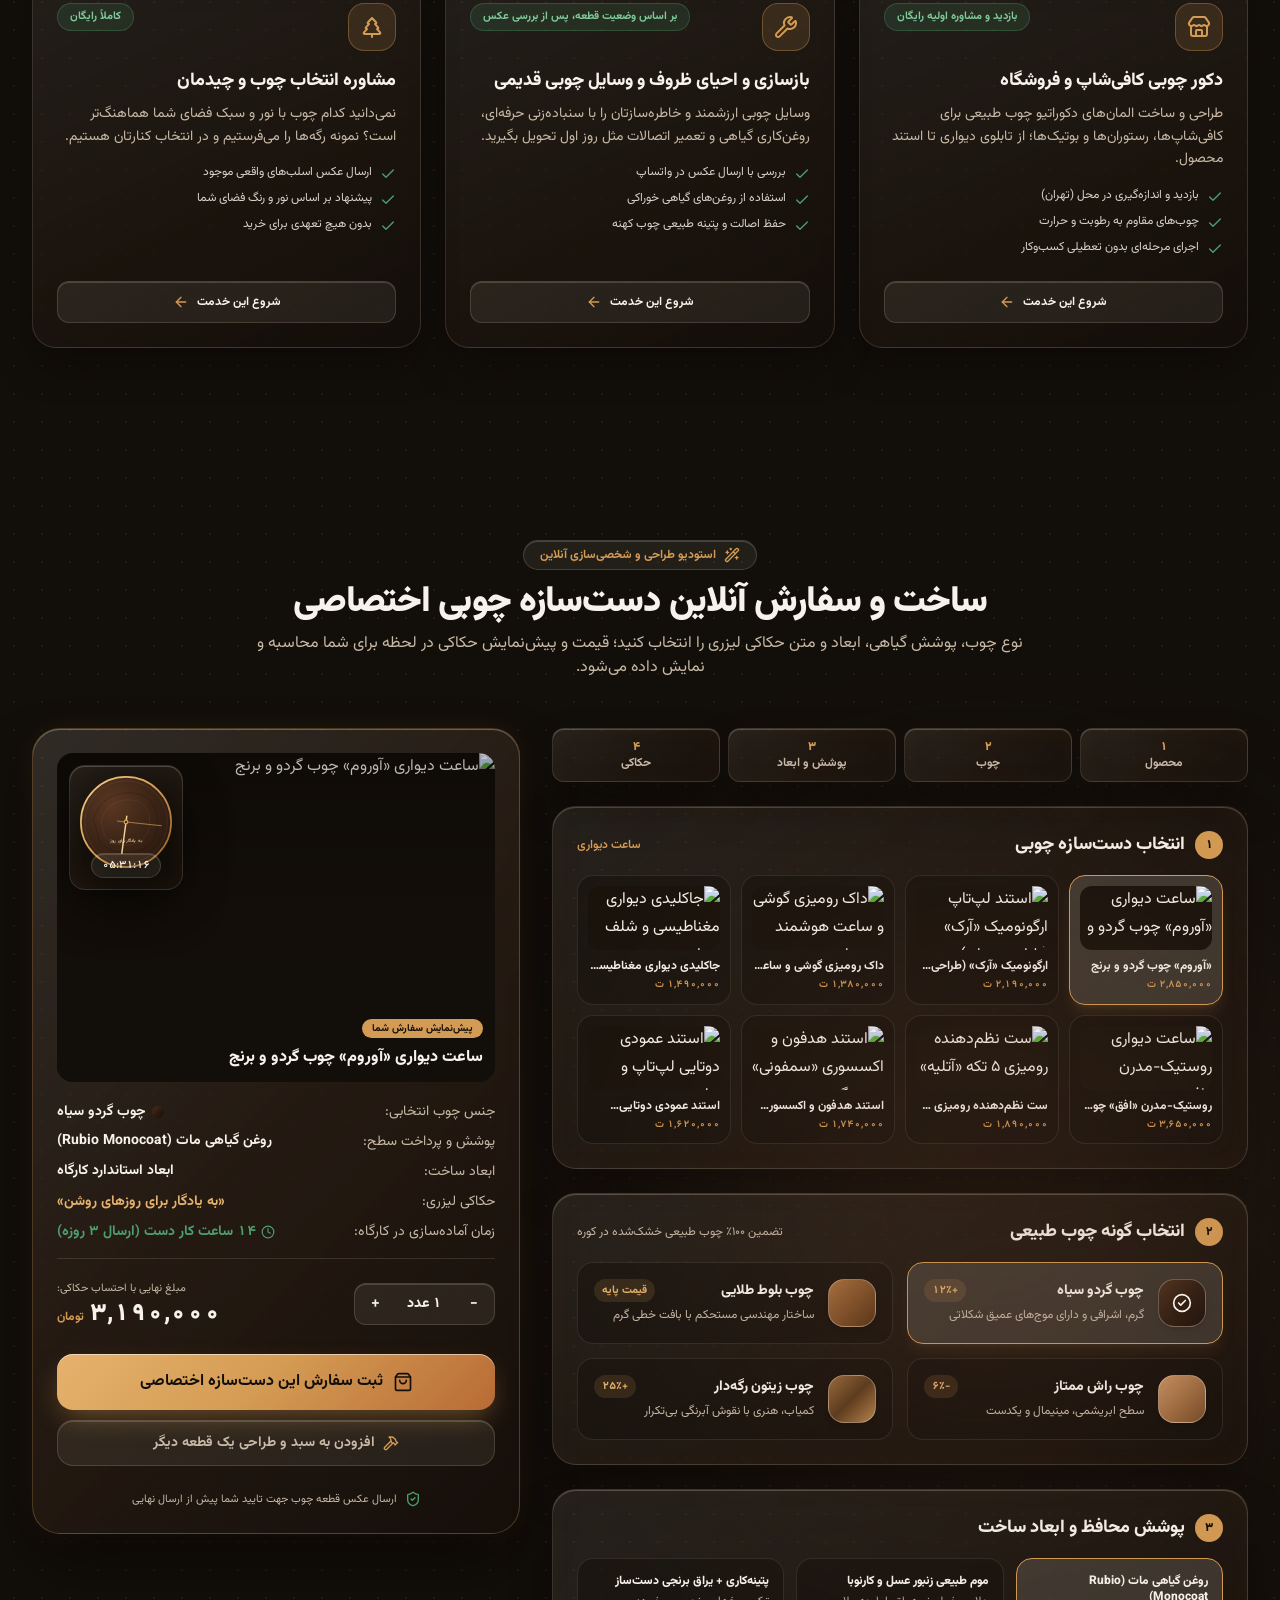
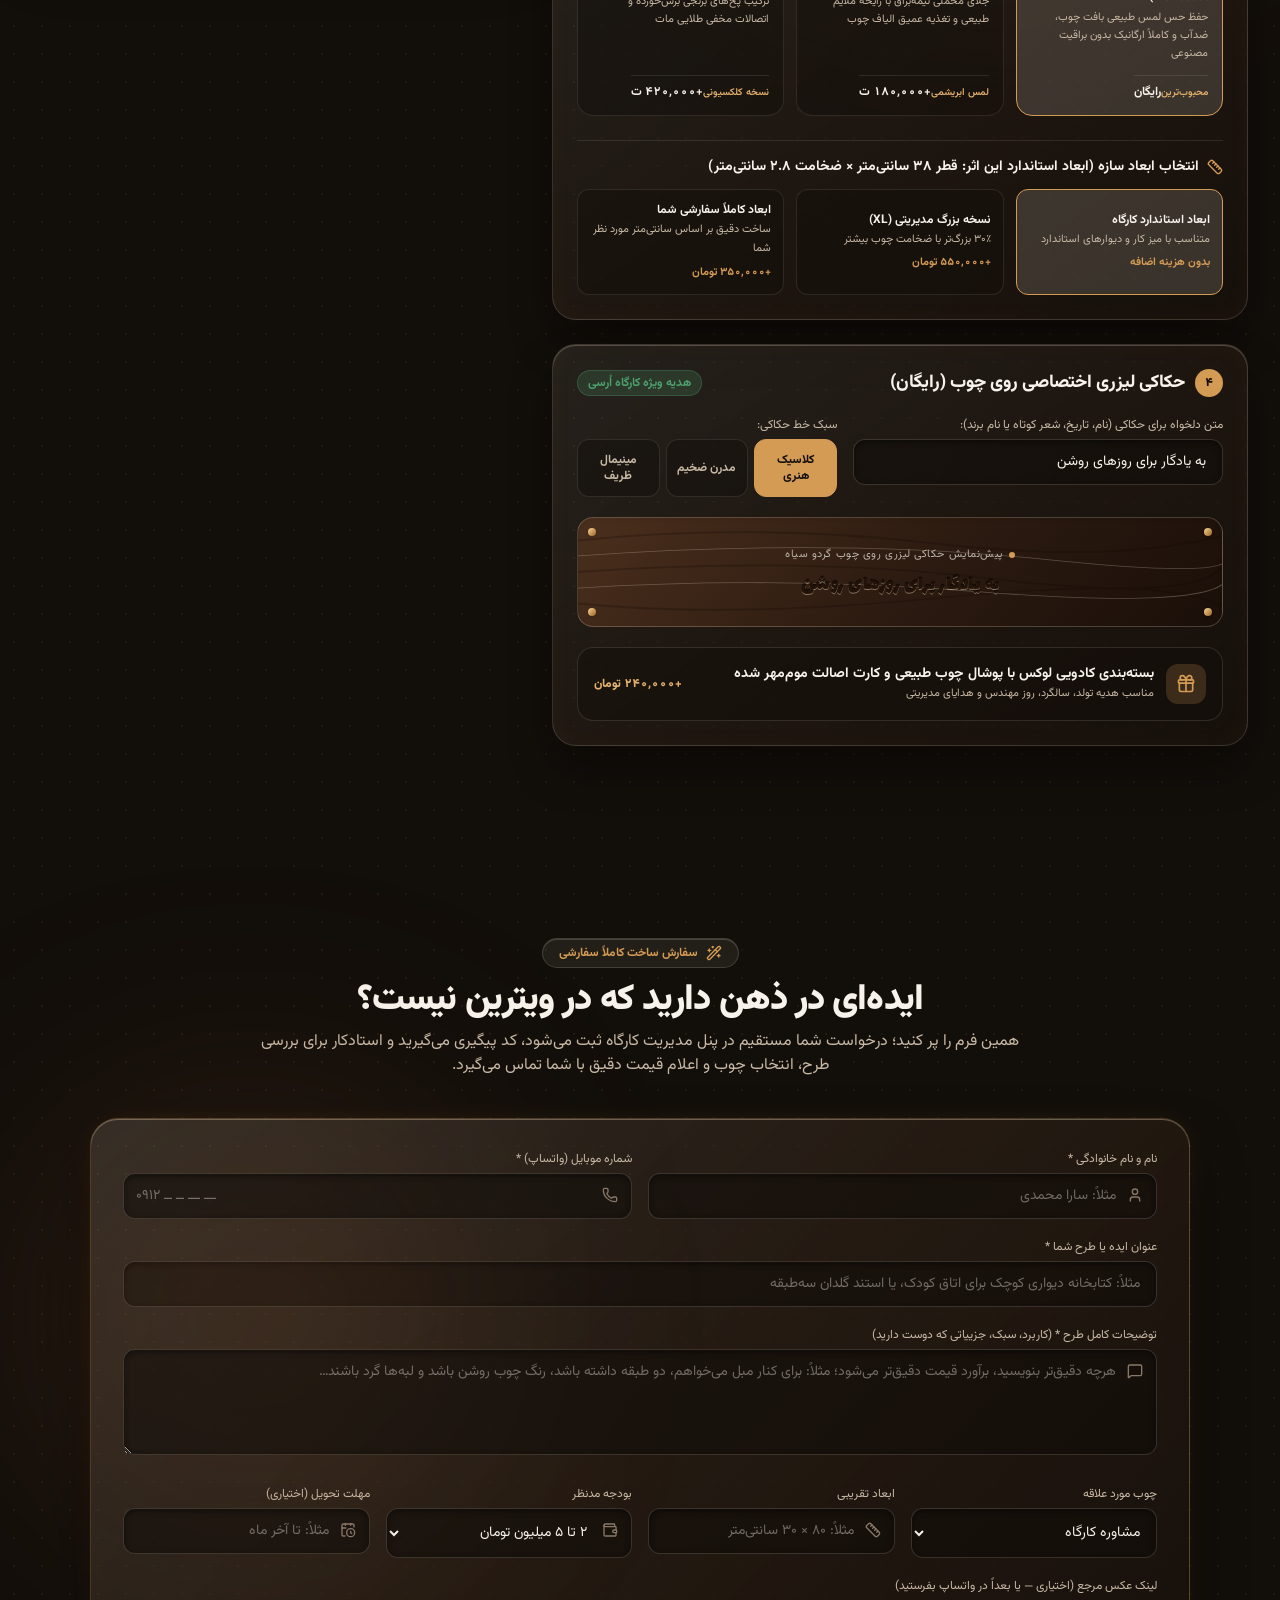
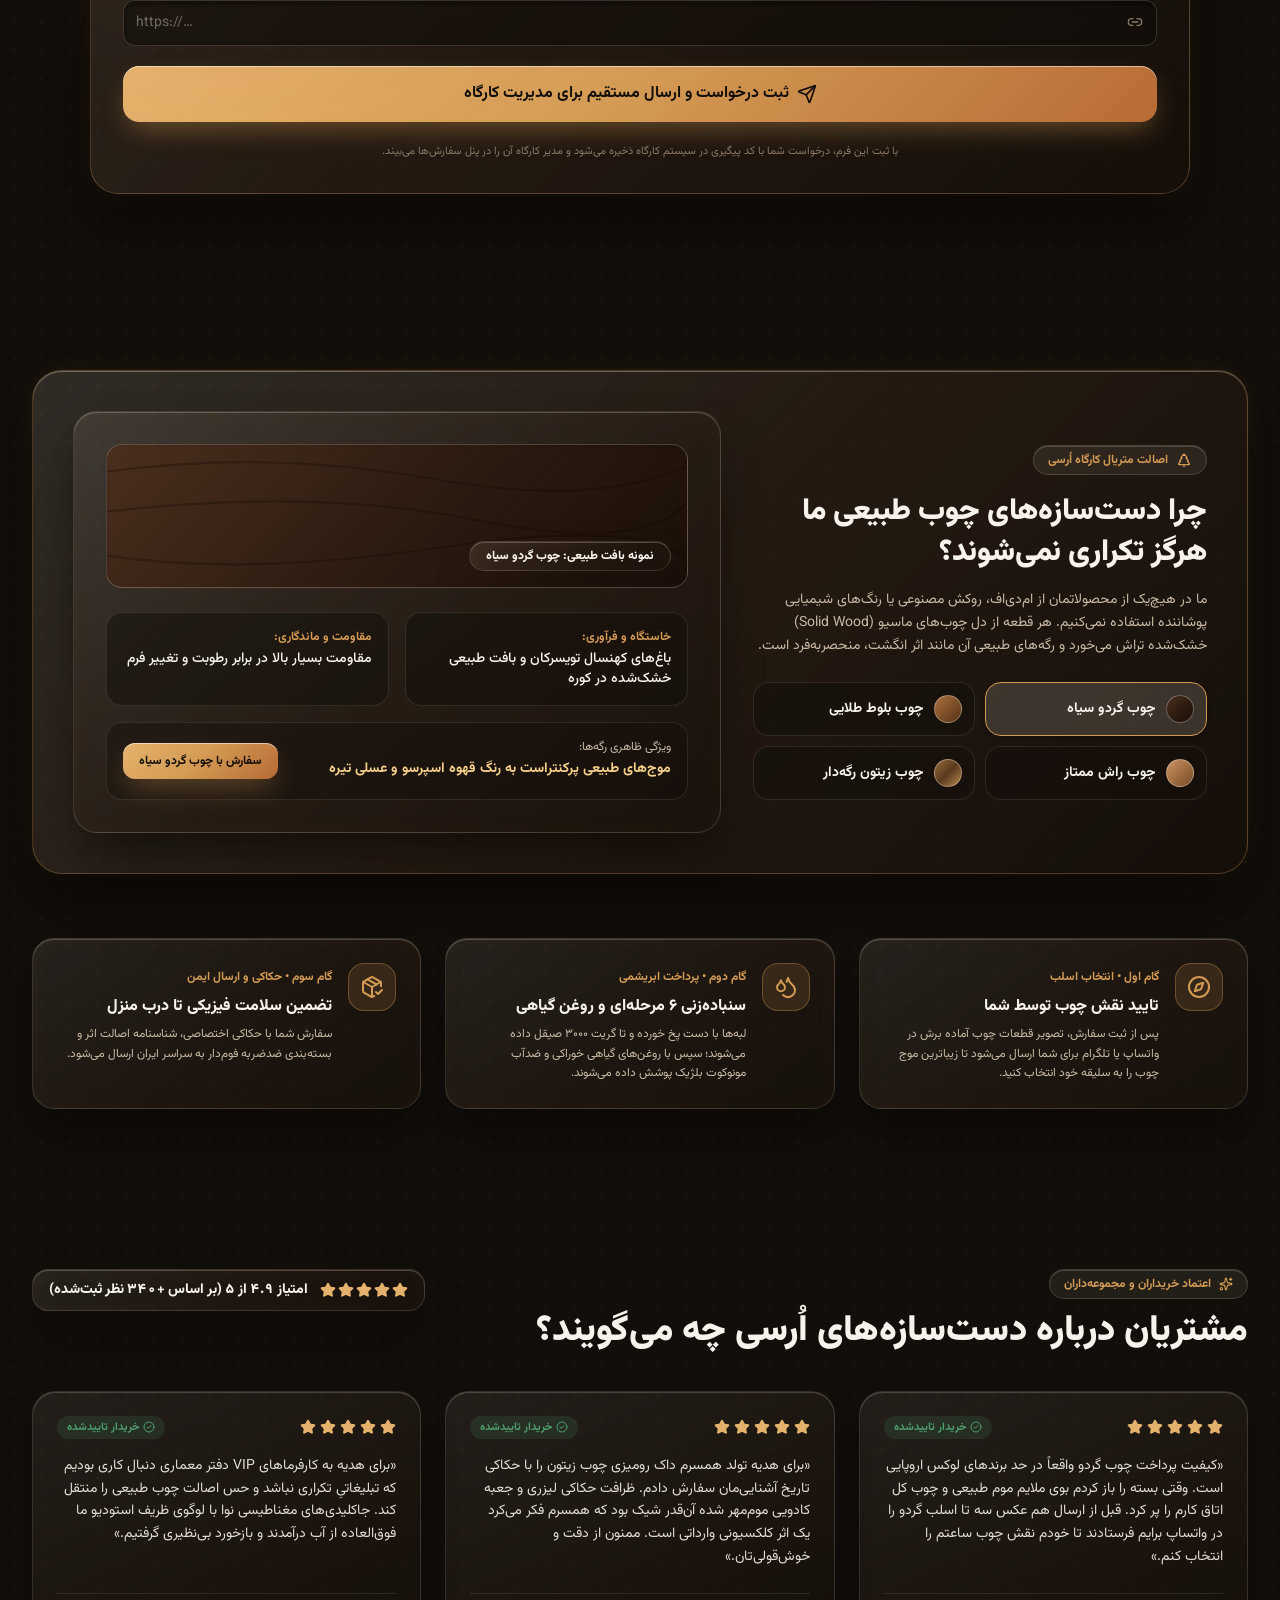
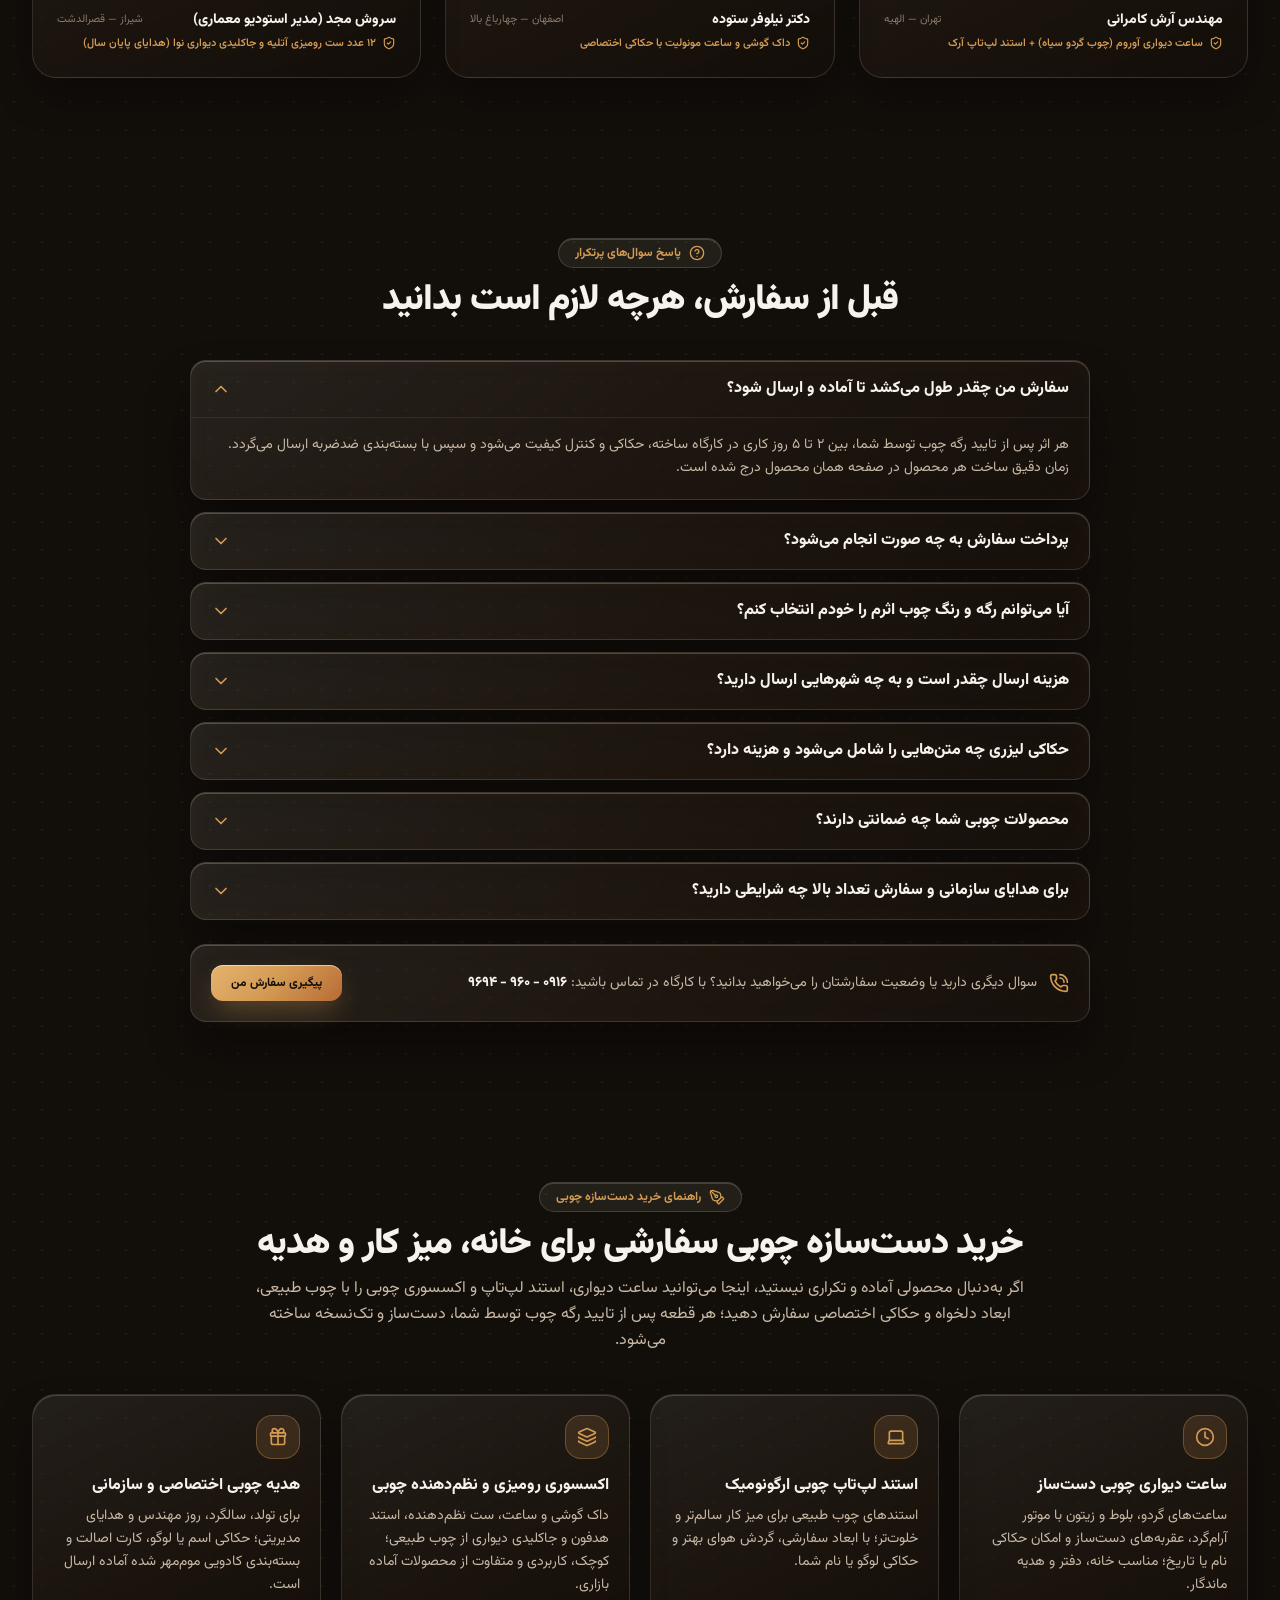
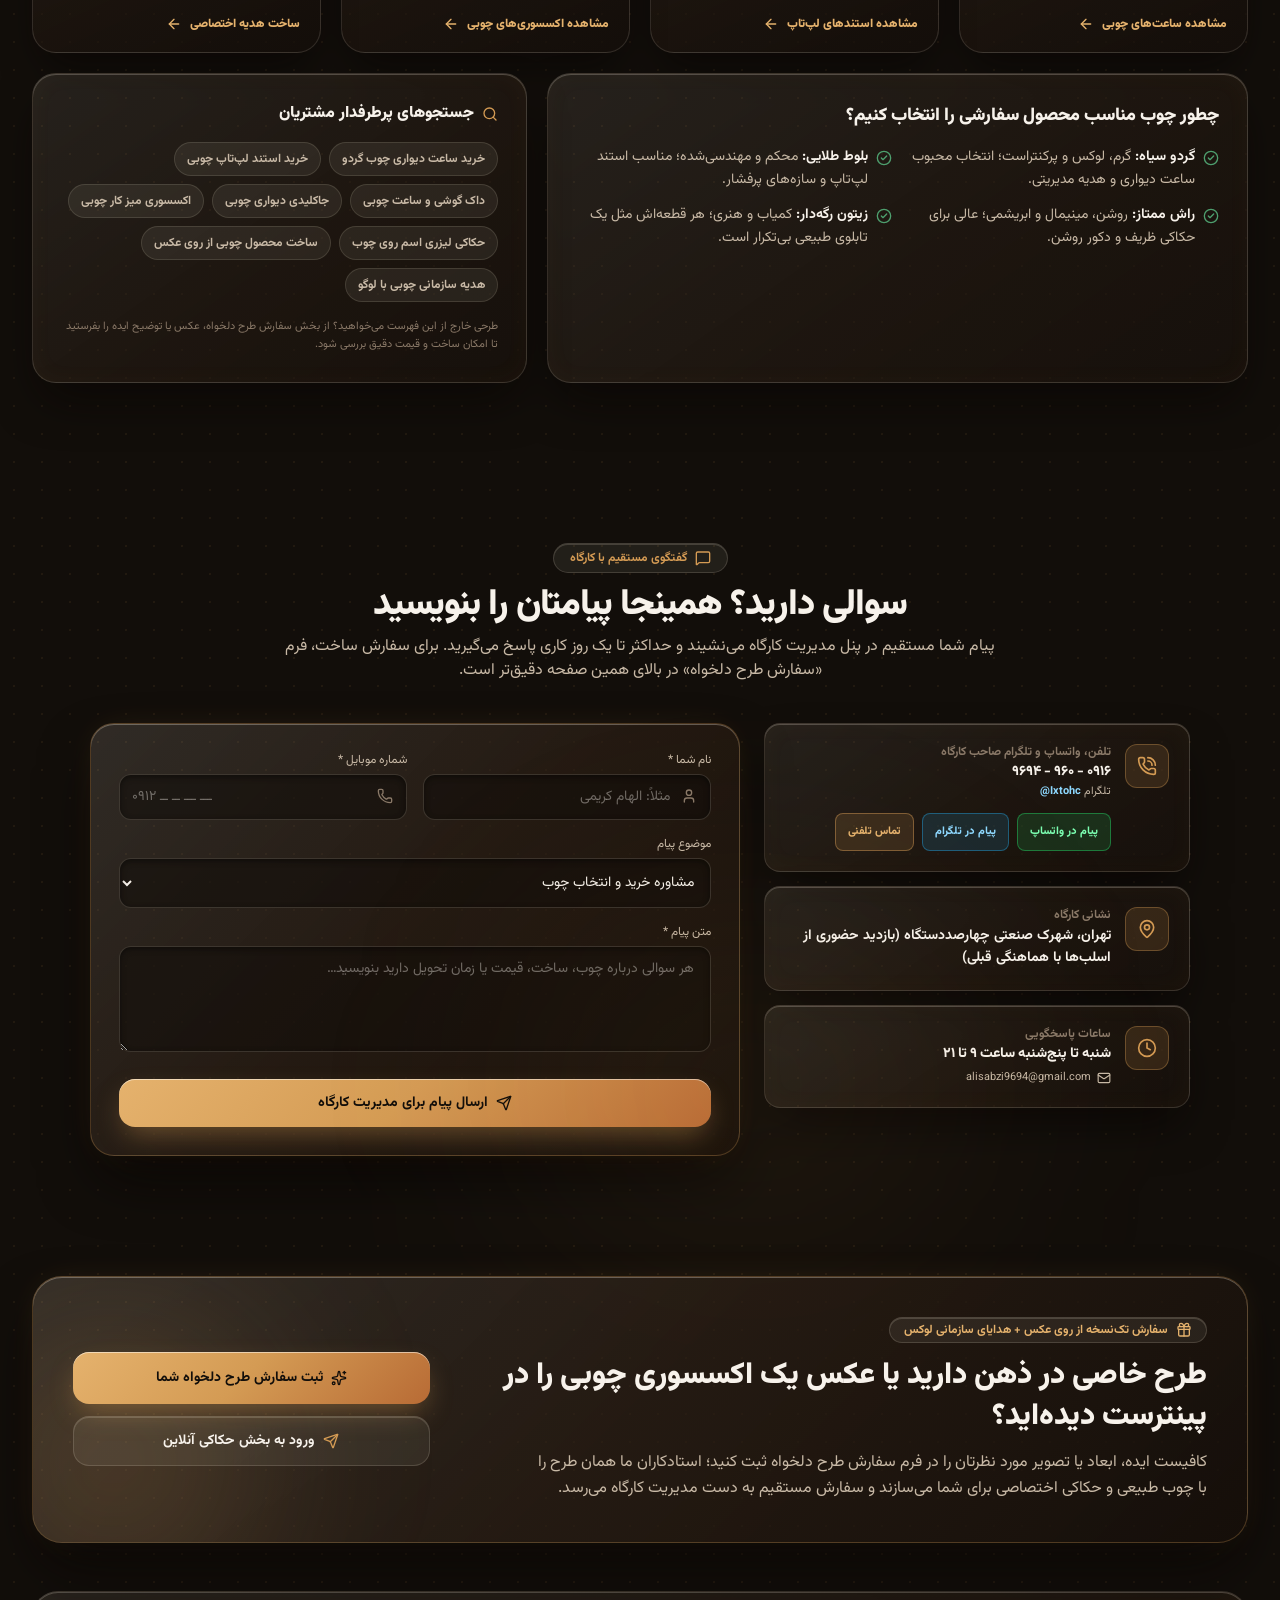
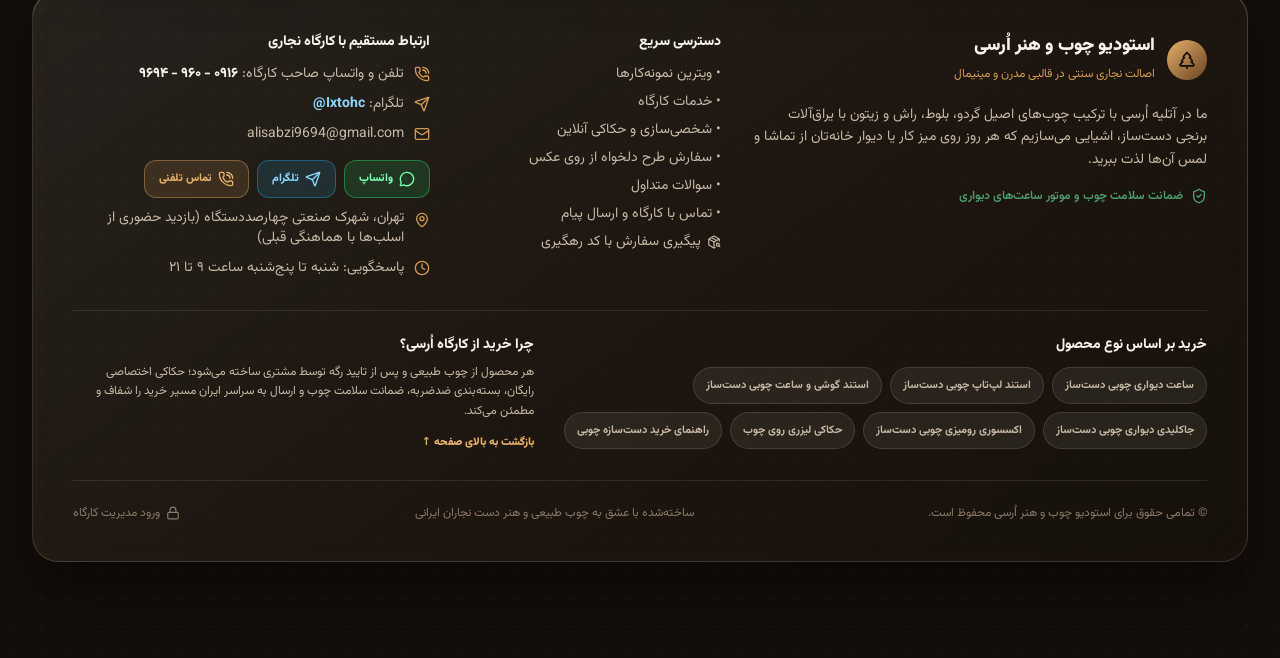
